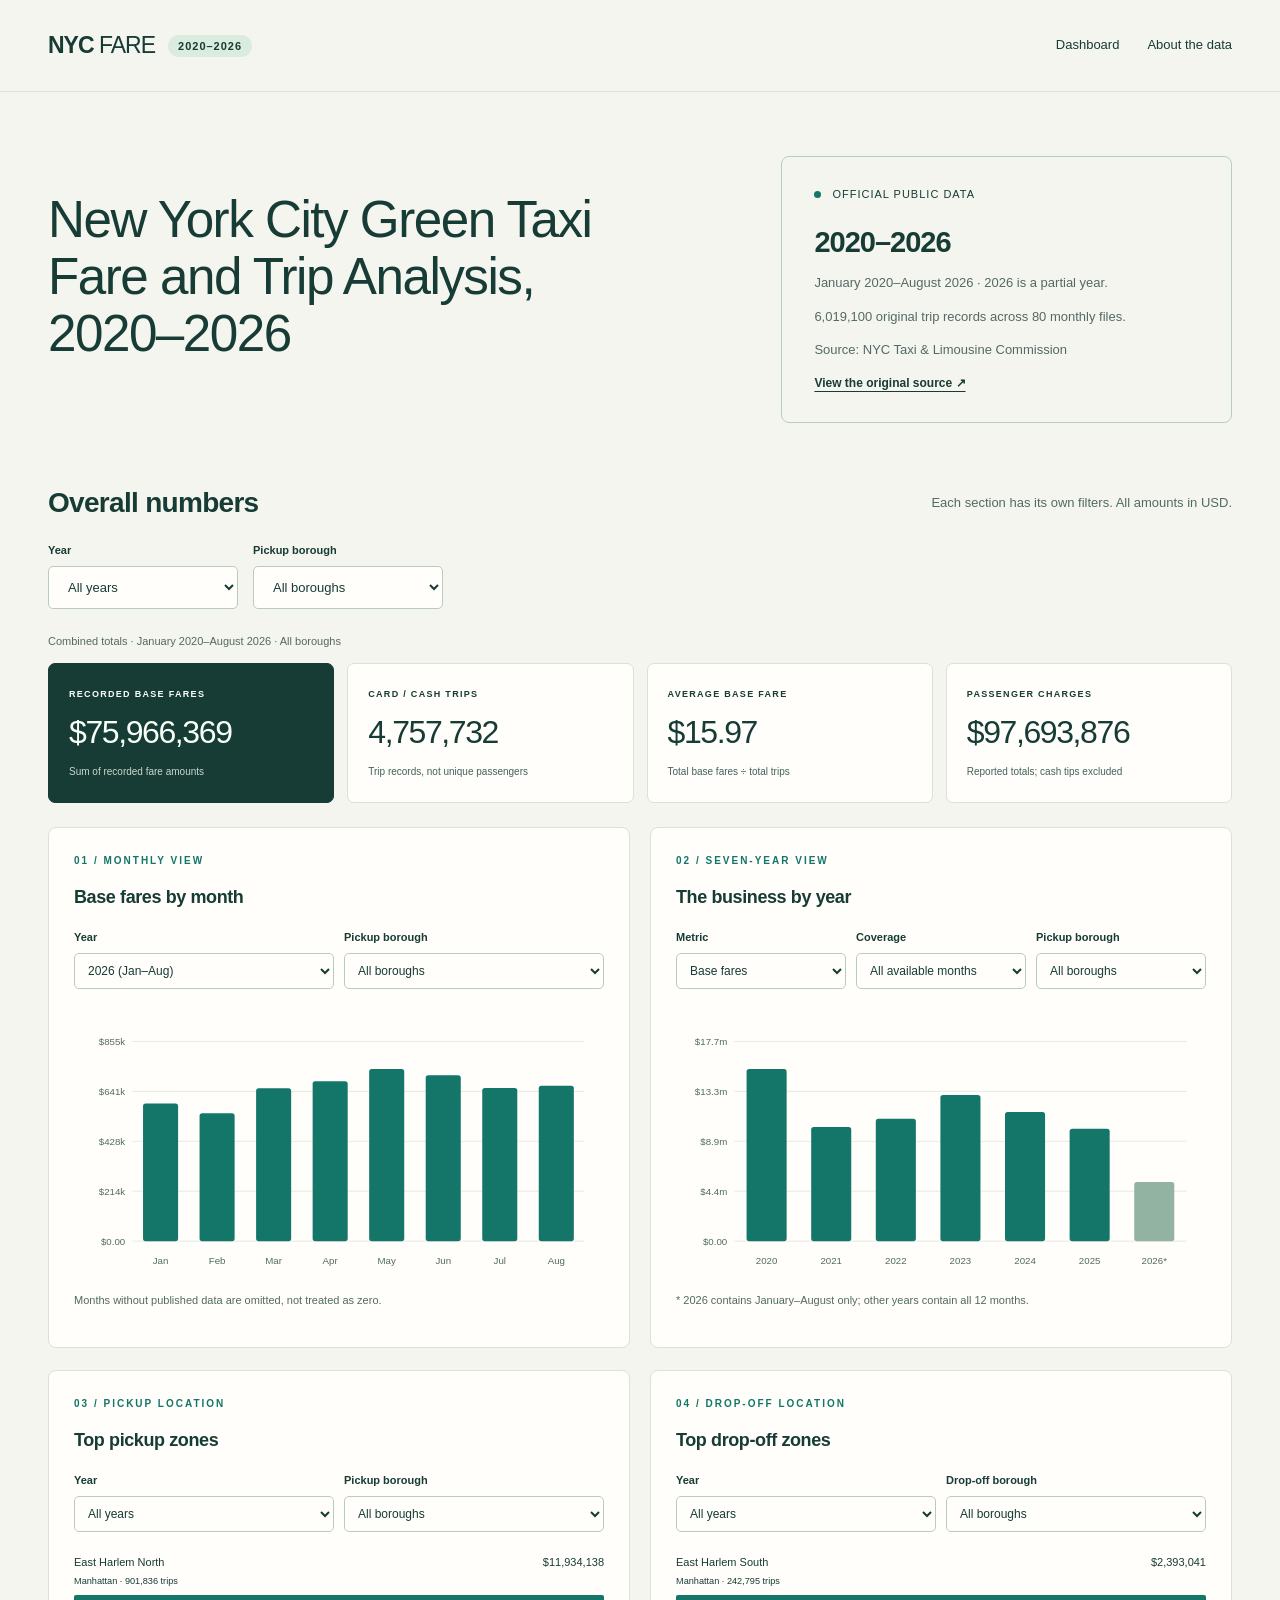
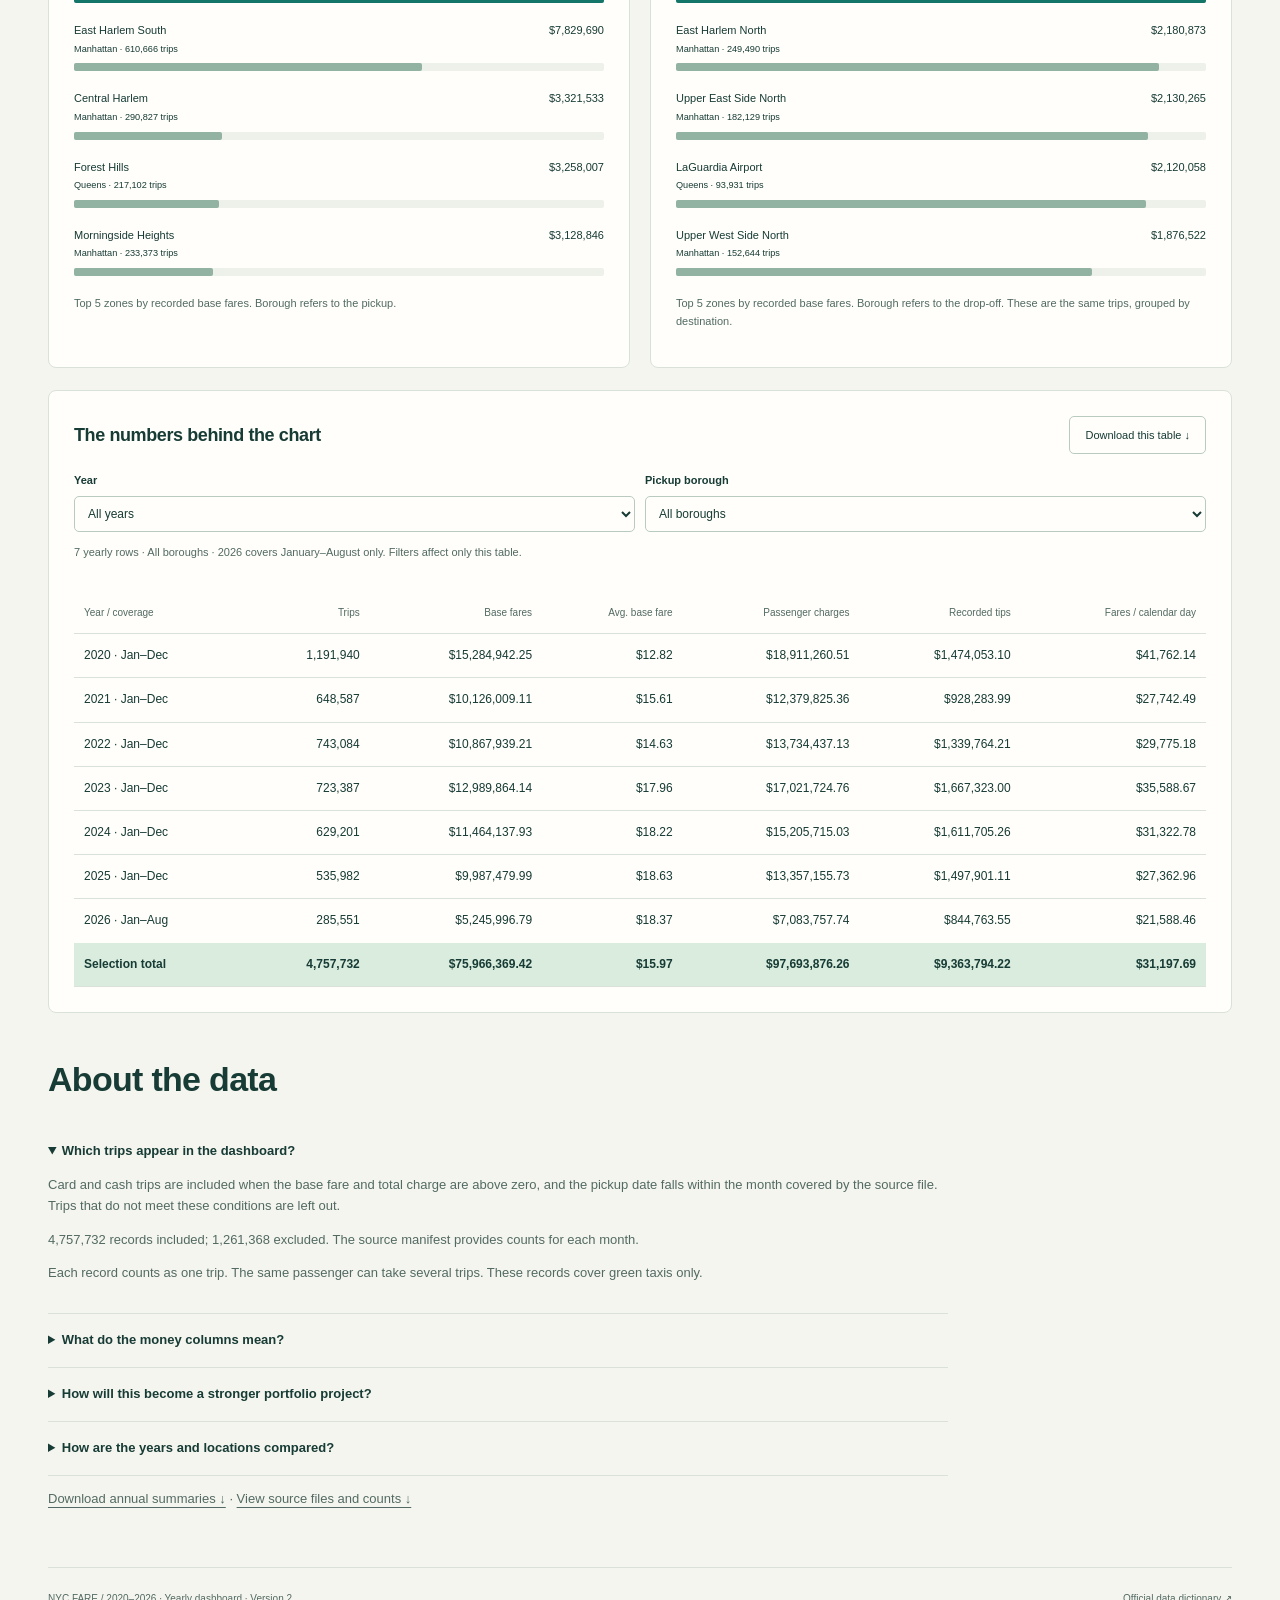
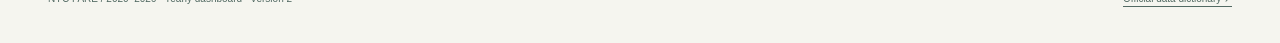
==== index.html @ f8030c38 "Add files via upload" ====
<!DOCTYPE html><html lang="en"><head><meta charset="UTF-8"><meta name="viewport" content="width=device-width, initial-scale=1"><title>NYC Fare | 2020–2026 Business Analytics</title><style>:root{--bg:#f5f5ef;--ink:#173b35;--muted:#526a63;--line:#d9e1d9;--green:#147569;--mint:#d9ecde;--white:#fffefa}*{box-sizing:border-box}html{scroll-behavior:smooth}body{margin:0;background:var(--bg);color:var(--ink);font:16px/1.6 Arial,Helvetica,sans-serif}.nav,main{max-width:1280px;margin:auto;padding:0 48px}.nav{height:92px;display:flex;align-items:center;justify-content:space-between;border-bottom:1px solid var(--line)}a{color:inherit;text-underline-offset:4px}.brand{text-decoration:none;font-size:23px;font-weight:800;letter-spacing:-1px}.brand span{font-weight:400}.brand i{font-size:11px;font-style:normal;letter-spacing:1px;background:var(--mint);border-radius:20px;padding:5px 10px;margin-left:13px;vertical-align:middle}nav{display:flex;gap:28px;font-size:13px}nav a{text-decoration:none}nav a:hover{text-decoration:underline}.hero{display:grid;grid-template-columns:1.45fr 1fr;gap:80px;padding:64px 0 62px;align-items:center}.eyebrow{font-size:10px;letter-spacing:2px;font-weight:700;margin:0 0 14px;color:var(--green)}h1{font-size:clamp(42px,5.5vw,72px);line-height:1.04;letter-spacing:-3px;margin:0 0 26px;font-weight:500}h1 em{font-family:Georgia,serif;color:var(--green);font-weight:400}.intro{max-width:520px;color:var(--muted);font-size:17px;line-height:1.6;margin:0}.dataset-note{border:1px solid #b9cec1;border-radius:8px;padding:29px 32px;position:relative;font-size:11px;letter-spacing:1px}.dataset-note h2{font-size:29px;letter-spacing:-1px;margin:20px 0 12px}.dataset-note p{font-size:13px;letter-spacing:0;color:var(--muted)}.dataset-note a{font-size:12px;letter-spacing:0;font-weight:700}.dot{display:inline-block;width:7px;height:7px;background:var(--green);border-radius:50%;margin-right:7px}h2,h3,p{overflow-wrap:break-word}h2{font-size:28px;letter-spacing:-.7px;line-height:1.25;margin:0}h3{font-size:18px;letter-spacing:-.4px;margin:0}.section-heading{display:flex;justify-content:space-between;align-items:center;margin-bottom:22px}.section-heading p{font-size:13px;color:var(--muted);margin:0}.filters{display:flex;align-items:end;gap:15px;margin-bottom:24px}.filters label{display:flex;flex-direction:column;gap:6px;font-size:11px;font-weight:700}.filters select,button{border:1px solid #b9cbbf;background:var(--white);color:var(--ink);border-radius:5px;font:13px Arial,Helvetica,sans-serif;padding:12px 15px}.filters select{min-width:190px;padding-right:35px}button{cursor:pointer}button:hover{background:var(--mint)}button:focus-visible,select:focus-visible,a:focus-visible,summary:focus-visible{outline:3px solid #d59c3b;outline-offset:3px}.units{font-size:11px;color:var(--muted);margin-left:auto;padding-bottom:10px}.kpis{display:grid;grid-template-columns:repeat(4,1fr);gap:13px;margin-bottom:24px}.kpis article{padding:23px 20px;background:var(--white);border:1px solid var(--line);border-radius:7px}.kpis article:first-child{background:var(--ink);color:#f8fff7;border-color:var(--ink)}.kpis p{font-size:9px;letter-spacing:1.3px;font-weight:700;margin:0 0 11px}.kpis strong{font-size:clamp(23px,2.5vw,33px);letter-spacing:-1.4px;font-weight:500;display:block;line-height:1.3}.kpis small{font-size:10px;opacity:.8;display:block;margin-top:10px;line-height:1.5}.charts{display:grid;grid-template-columns:1.3fr 1fr;gap:20px}.panel{border:1px solid var(--line);border-radius:8px;padding:25px;background:var(--white)}.chart-heading{display:flex;justify-content:space-between;align-items:center;gap:12px}.chart-heading>span{font-size:11px;color:var(--muted)}.chart-heading .eyebrow{margin-bottom:7px}.svg-chart{padding-top:18px;width:100%}.svg-chart svg{display:block;width:100%;height:auto}.chart-caption{font-size:11px;color:var(--muted);line-height:1.6;margin:12px 0 0}.zone-bars{margin-top:22px}.bar-row{margin-bottom:19px}.bar-label{display:flex;justify-content:space-between;gap:12px;font-size:11px;margin-bottom:6px}.bar-label span:first-child{max-width:75%}.bar-label b{font-weight:500;white-space:nowrap}.track{height:8px;background:#edf1e9;border-radius:2px}.fill{height:8px;background:var(--green);border-radius:2px}.bar-row:not(:first-child) .fill{background:#92b2a2}.insight{display:grid;grid-template-columns:140px 1fr;gap:20px;padding:21px 26px;background:var(--mint);border-radius:7px;margin:20px 0}.insight span{font-size:9px;letter-spacing:1.5px;font-weight:700;padding-top:5px}.insight p{margin:0;font-size:13px;line-height:1.7}.table-panel{margin-top:22px}.table-panel button{font-size:11px}.table-scroll{overflow-x:auto}table{border-collapse:collapse;width:100%;font-size:12px;margin-top:20px;text-align:right}th,td{padding:12px 10px;border-bottom:1px solid var(--line);white-space:nowrap}th{font-weight:500;color:var(--muted);font-size:10px}th:first-child,td:first-child{text-align:left}tbody tr:last-child td{border-bottom:0}.method{display:grid;grid-template-columns:1fr 1.15fr;gap:90px;padding:70px 0}.method h2{font-size:34px;margin-bottom:22px}.method p{font-size:13px;color:var(--muted);max-width:500px}.method-notes details{border-bottom:1px solid var(--line);padding:16px 0}.method-notes details:first-child{padding-top:0}summary{font-size:13px;font-weight:700;cursor:pointer}footer{border-top:1px solid var(--line);padding:23px 0 36px;display:flex;justify-content:space-between;gap:20px;font-size:10px;color:var(--muted)}.sr-only{position:absolute;width:1px;height:1px;padding:0;margin:-1px;overflow:hidden;clip:rect(0,0,0,0);white-space:nowrap;border:0}@media(max-width:950px){.nav,main{padding-left:25px;padding-right:25px}.hero{gap:30px}.kpis{grid-template-columns:repeat(2,1fr)}.charts{grid-template-columns:1fr 1fr}.panel{padding:20px}.method{gap:40px}.chart-heading>span{display:none}}@media(max-width:650px){.nav{height:75px}nav{gap:15px;font-size:11px}.hero{grid-template-columns:1fr;padding:40px 0;gap:28px}h1{font-size:53px}.dataset-note{padding:22px}.section-heading{display:block}.section-heading p{margin-top:10px}.filters{flex-wrap:wrap}.filters label{flex:1}.filters select{min-width:0;width:100%}.filters .units{font-size:10px}.kpis article{padding:18px 13px}.kpis strong{font-size:27px}.kpis p{font-size:8px}.charts{grid-template-columns:1fr}.insight{grid-template-columns:1fr;gap:7px;padding:19px}.method{grid-template-columns:1fr;gap:20px;padding:45px 0}.chart-heading{align-items:start}.table-panel button{max-width:130px;padding:9px;line-height:1.4}footer{flex-direction:column;gap:7px}.table-panel{padding:19px 14px}}@media(prefers-reduced-motion:reduce){html{scroll-behavior:auto}}
.charts{grid-template-columns:1fr 1fr;margin-top:22px}.compact{flex-wrap:wrap;gap:10px;margin:18px 0 8px}.compact label{flex:1;min-width:100px}.compact select{min-width:0;width:100%;padding:9px;font-size:12px}.kpis{margin-top:12px}.chart-caption{margin-bottom:12px}.table-scroll{max-height:560px}thead{position:sticky;top:0;background:var(--white)}tfoot{font-weight:bold;background:var(--mint)}.bar-label span:first-child{max-width:72%}.kpis strong{font-size:clamp(21px,2.5vw,32px)}@media(max-width:760px){.charts{grid-template-columns:1fr}.section-heading{display:block}.filters{flex-wrap:wrap}.filters select{min-width:0}.hero{gap:24px}.nav,main{padding-left:20px;padding-right:20px}} 

.simple-method{display:block;max-width:900px;padding:45px 0}.simple-method h2{margin-bottom:25px}.simple-method p{max-width:none}
</style></head><body>
<header class="nav"><a class="brand" href="#top">NYC <span>FARE</span><i>2020–2026</i></a><nav><a href="#explore">Dashboard</a><a href="#method">About the data</a></nav></header><main id="top">
<section class="hero"><div><h1 style="font-size:clamp(34px,4vw,54px);line-height:1.12;letter-spacing:-1.5px">New York City Green Taxi<br>Fare and Trip Analysis,<br>2020–2026</h1></div><aside class="dataset-note"><span class="dot"></span> OFFICIAL PUBLIC DATA<h2>2020–2026</h2><p>January 2020–August 2026 · 2026 is a partial year.</p><p id="datasetSize"></p><p>Source: NYC Taxi &amp; Limousine Commission</p><a href="https://www.nyc.gov/site/tlc/about/tlc-trip-record-data.page">View the original source ↗</a></aside></section>
<section id="explore"><div class="section-heading"><h2>Overall numbers</h2><p>Each section has its own filters. All amounts in USD.</p></div>
<div id="kpiFilters" class="filters"></div><p id="kpiScope" class="chart-caption"></p><div class="kpis" aria-live="polite"><article><p>RECORDED BASE FARES</p><strong id="fare"></strong><small>Sum of recorded fare amounts</small></article><article><p>CARD / CASH TRIPS</p><strong id="trips"></strong><small>Trip records, not unique passengers</small></article><article><p>AVERAGE BASE FARE</p><strong id="average"></strong><small>Total base fares ÷ total trips</small></article><article><p>PASSENGER CHARGES</p><strong id="charges"></strong><small>Reported totals; cash tips excluded</small></article></div>
<div class="charts"><article class="panel"><p class="eyebrow">01 / MONTHLY VIEW</p><h3>Base fares by month</h3><div id="monthlyFilters" class="filters compact"></div><div id="monthlyChart" class="svg-chart"></div><p class="chart-caption">Months without published data are omitted, not treated as zero.</p></article><article class="panel"><p class="eyebrow">02 / SEVEN-YEAR VIEW</p><h3>The business by year</h3><div id="annualFilters" class="filters compact"></div><div id="annualChart" class="svg-chart"></div><p id="annualNote" class="chart-caption"></p></article></div>
<div class="charts equal"><article class="panel"><p class="eyebrow">03 / PICKUP LOCATION</p><h3>Top pickup zones</h3><div id="pickupFilters" class="filters compact"></div><div id="pickupBars" class="zone-bars"></div><p class="chart-caption">Top 5 zones by recorded base fares. Borough refers to the pickup.</p></article><article class="panel"><p class="eyebrow">04 / DROP-OFF LOCATION</p><h3>Top drop-off zones</h3><div id="dropoffFilters" class="filters compact"></div><div id="dropoffBars" class="zone-bars"></div><p class="chart-caption">Top 5 zones by recorded base fares. Borough refers to the drop-off. These are the same trips, grouped by destination.</p></article></div>
<article class="panel table-panel"><div class="chart-heading"><h3>The numbers behind the chart</h3><button id="download">Download this table ↓</button></div><div id="tableFilters" class="filters compact"></div><p id="tableScope" class="chart-caption"></p><div class="table-scroll"><table><caption class="sr-only">Yearly business summaries</caption><thead><tr><th>Year / coverage</th><th>Trips</th><th>Base fares</th><th>Avg. base fare</th><th>Passenger charges</th><th>Recorded tips</th><th>Fares / calendar day</th></tr></thead><tbody id="tableBody"></tbody><tfoot id="tableTotal"></tfoot></table></div></article></section>
<section id="method" class="method simple-method"><div class="method-notes"><h2>About the data</h2><details open><summary>Which trips appear in the dashboard?</summary><p>Card and cash trips are included when the base fare and total charge are above zero, and the pickup date falls within the month covered by the source file. Trips that do not meet these conditions are left out.</p><p id="quality"></p><p>Each record counts as one trip. The same passenger can take several trips. These records cover green taxis only.</p></details><details><summary>What do the money columns mean?</summary><p><b>Base fares:</b> the trip price before separately listed tips, taxes, tolls and extra charges.</p><p><b>Passenger charges:</b> the reported total paid for the trip, including recorded extras. Cash tips are not included.</p><p><b>Average base fare:</b> total base fares divided by the number of included trips.</p><p><b>Recorded tips:</b> tips listed in the data; cash tips are missing.</p><p><b>Fares per calendar day:</b> total base fares divided by the number of days covered. These amounts are not profit because business expenses have not been subtracted.</p></details><details><summary>How will this become a stronger portfolio project?</summary><p>The next step is to investigate why fares and trip counts changed. Comparing the same months across years can help. Information about fare changes, weather or major events could provide context, but a chart alone cannot prove the cause.</p></details><details><summary>How are the years and locations compared?</summary><p>2020–2025 contain all 12 months. 2026 contains January–August only. All years combines these 80 months. Use January–August in the annual chart to compare matching periods.</p><p>Pickup zones show where trips started. Drop-off zones show where they ended. Both charts rank locations by base fares from the same trips, so their totals should not be added together.</p><p>Amounts are shown in the dollars recorded at the time, without an inflation adjustment. Very high fares and repeated records are not automatically removed.</p></details><p><a href="exports/annual_summary.csv" download>Download annual summaries ↓</a> · <a href="exports/source_manifest.csv" download>View source files and counts ↓</a></p></div></section><footer><span>NYC FARE / 2020–2026 · Yearly dashboard · Version 2</span><a href="https://www.nyc.gov/assets/tlc/downloads/pdf/data_dictionary_trip_records_green.pdf">Official data dictionary ↗</a></footer></main><script>window.TAXI_DATA = {"meta":{"coverage_start":"2020-01-01","coverage_end":"2026-08-31","raw_rows":6019100,"included_rows":4757732,"excluded_rows":1261368,"source_columns":22,"monthly_files":80,"months":["2020-01","2020-02","2020-03","2020-04","2020-05","2020-06","2020-07","2020-08","2020-09","2020-10","2020-11","2020-12","2021-01","2021-02","2021-03","2021-04","2021-05","2021-06","2021-07","2021-08","2021-09","2021-10","2021-11","2021-12","2022-01","2022-02","2022-03","2022-04","2022-05","2022-06","2022-07","2022-08","2022-09","2022-10","2022-11","2022-12","2023-01","2023-02","2023-03","2023-04","2023-05","2023-06","2023-07","2023-08","2023-09","2023-10","2023-11","2023-12","2024-01","2024-02","2024-03","2024-04","2024-05","2024-06","2024-07","2024-08","2024-09","2024-10","2024-11","2024-12","2025-01","2025-02","2025-03","2025-04","2025-05","2025-06","2025-07","2025-08","2025-09","2025-10","2025-11","2025-12","2026-01","2026-02","2026-03","2026-04","2026-05","2026-06","2026-07","2026-08"],"years":[2020,2021,2022,2023,2024,2025,2026],"fare_cents":7596636942,"charges_cents":9769387626,"audit_by_month":[{"month":"2020-01","raw_rows":447770,"included_rows":328415,"excluded_rows":119355,"source_columns":20,"exclusion_counts":{"Included":328415,"Payment is not card or cash":118338,"Nonpositive or missing fare / total":964,"Pickup outside source month or missing":53},"sha256":"f35e911dfcfd77153e81ca52a8ed3ec599b55e0bcf03a970e32440fbed314548","source_url":"https://d37ci6vzurychx.cloudfront.net/trip-data/green_tripdata_2020-01.parquet"},{"month":"2020-02","raw_rows":398632,"included_rows":314511,"excluded_rows":84121,"source_columns":20,"exclusion_counts":{"Included":314511,"Payment is not card or cash":83253,"Nonpositive or missing fare / total":843,"Pickup outside source month or missing":25},"sha256":"7952af4424e0b0cc233019bf0062a1168fcd76909ce76e347a1ff99653be361e","source_url":"https://d37ci6vzurychx.cloudfront.net/trip-data/green_tripdata_2020-02.parquet"},{"month":"2020-03","raw_rows":223496,"included_rows":174257,"excluded_rows":49239,"source_columns":20,"exclusion_counts":{"Included":174257,"Payment is not card or cash":48705,"Nonpositive or missing fare / total":512,"Pickup outside source month or missing":22},"sha256":"13c259492c0f95e188e49255505961b6be4e2115f80e2d319ef06af510ee4b34","source_url":"https://d37ci6vzurychx.cloudfront.net/trip-data/green_tripdata_2020-03.parquet"},{"month":"2020-04","raw_rows":35644,"included_rows":24192,"excluded_rows":11452,"source_columns":20,"exclusion_counts":{"Included":24192,"Payment is not card or cash":11416,"Nonpositive or missing fare / total":30,"Pickup outside source month or missing":6},"sha256":"3028f4203882cd81412a68512b44501e6de547a78e905ea0e07b94e79c98338c","source_url":"https://d37ci6vzurychx.cloudfront.net/trip-data/green_tripdata_2020-04.parquet"},{"month":"2020-05","raw_rows":57361,"included_rows":30778,"excluded_rows":26583,"source_columns":20,"exclusion_counts":{"Included":30778,"Payment is not card or cash":26410,"Nonpositive or missing fare / total":173},"sha256":"728fdde375a8552a3d3b812a23513870953841e5bd48cbea84f5334c5ca214f0","source_url":"https://d37ci6vzurychx.cloudfront.net/trip-data/green_tripdata_2020-05.parquet"},{"month":"2020-06","raw_rows":63110,"included_rows":37909,"excluded_rows":25201,"source_columns":20,"exclusion_counts":{"Included":37909,"Payment is not card or cash":25105,"Nonpositive or missing fare / total":94,"Pickup outside source month or missing":2},"sha256":"200a5528226012d3b21afadcb2fd8ccd160fbf2eedf9b5e24c4d0dec746f7f37","source_url":"https://d37ci6vzurychx.cloudfront.net/trip-data/green_tripdata_2020-06.parquet"},{"month":"2020-07","raw_rows":72258,"included_rows":42730,"excluded_rows":29528,"source_columns":20,"exclusion_counts":{"Included":42730,"Payment is not card or cash":29411,"Nonpositive or missing fare / total":111,"Pickup outside source month or missing":6},"sha256":"c81164436bf0cb2464cb19ad46d0177fb4d06d74b9c95609c551cab15500a1dd","source_url":"https://d37ci6vzurychx.cloudfront.net/trip-data/green_tripdata_2020-07.parquet"},{"month":"2020-08","raw_rows":81063,"included_rows":46174,"excluded_rows":34889,"source_columns":20,"exclusion_counts":{"Included":46174,"Payment is not card or cash":34767,"Nonpositive or missing fare / total":119,"Pickup outside source month or missing":3},"sha256":"e85f4eefccb6a9714a88f666e8d552696c8fd37a7255531575552b4615d314e6","source_url":"https://d37ci6vzurychx.cloudfront.net/trip-data/green_tripdata_2020-08.parquet"},{"month":"2020-09","raw_rows":87987,"included_rows":48034,"excluded_rows":39953,"source_columns":20,"exclusion_counts":{"Included":48034,"Payment is not card or cash":39805,"Nonpositive or missing fare / total":139,"Pickup outside source month or missing":9},"sha256":"4e7a679be073190d936036f1f02ad507ebbc3cd57af5d6bc689a59dc170cfc3b","source_url":"https://d37ci6vzurychx.cloudfront.net/trip-data/green_tripdata_2020-09.parquet"},{"month":"2020-10","raw_rows":95120,"included_rows":51719,"excluded_rows":43401,"source_columns":20,"exclusion_counts":{"Included":51719,"Payment is not card or cash":43001,"Nonpositive or missing fare / total":391,"Pickup outside source month or missing":9},"sha256":"721526001904a758604d2451d85fd8f0bc072e674125cbb21a86cae88c0d426d","source_url":"https://d37ci6vzurychx.cloudfront.net/trip-data/green_tripdata_2020-10.parquet"},{"month":"2020-11","raw_rows":88605,"included_rows":47678,"excluded_rows":40927,"source_columns":20,"exclusion_counts":{"Included":47678,"Payment is not card or cash":40578,"Nonpositive or missing fare / total":347,"Pickup outside source month or missing":2},"sha256":"4f485a3464e6ca71c51da64425cd82ad5fbf39825630126e097c8320783cbb6c","source_url":"https://d37ci6vzurychx.cloudfront.net/trip-data/green_tripdata_2020-11.parquet"},{"month":"2020-12","raw_rows":83130,"included_rows":45543,"excluded_rows":37587,"source_columns":20,"exclusion_counts":{"Included":45543,"Payment is not card or cash":37258,"Nonpositive or missing fare / total":326,"Pickup outside source month or missing":3},"sha256":"4adc433ae3504e5bac2e2d51aa925c38b40a09ae5f7283372fca00706713d14c","source_url":"https://d37ci6vzurychx.cloudfront.net/trip-data/green_tripdata_2020-12.parquet"},{"month":"2021-01","raw_rows":76518,"included_rows":39974,"excluded_rows":36544,"source_columns":20,"exclusion_counts":{"Included":39974,"Payment is not card or cash":36399,"Nonpositive or missing fare / total":142,"Pickup outside source month or missing":3},"sha256":"b8e2c9496c5eada0f10adbd88f98d91721ec6fe2787a2b355cf0ccfa9678ee7b","source_url":"https://d37ci6vzurychx.cloudfront.net/trip-data/green_tripdata_2021-01.parquet"},{"month":"2021-02","raw_rows":64572,"included_rows":35065,"excluded_rows":29507,"source_columns":20,"exclusion_counts":{"Included":35065,"Payment is not card or cash":29398,"Nonpositive or missing fare / total":107,"Pickup outside source month or missing":2},"sha256":"fd43c7afa2002716c8afadfd57665ab9c9ad99be419570a9b0a08de15cbeb64e","source_url":"https://d37ci6vzurychx.cloudfront.net/trip-data/green_tripdata_2021-02.parquet"},{"month":"2021-03","raw_rows":83827,"included_rows":42759,"excluded_rows":41068,"source_columns":20,"exclusion_counts":{"Included":42759,"Payment is not card or cash":40921,"Nonpositive or missing fare / total":147},"sha256":"78847a2e0ccb58202eef3337903e696317656815f50423733ad3099dabc58a9d","source_url":"https://d37ci6vzurychx.cloudfront.net/trip-data/green_tripdata_2021-03.parquet"},{"month":"2021-04","raw_rows":86941,"included_rows":45169,"excluded_rows":41772,"source_columns":20,"exclusion_counts":{"Included":45169,"Payment is not card or cash":41389,"Nonpositive or missing fare / total":370,"Pickup outside source month or missing":13},"sha256":"97fe4a2885411d52f63fd1b276ec115e84338e33719824c28d933088d86f1131","source_url":"https://d37ci6vzurychx.cloudfront.net/trip-data/green_tripdata_2021-04.parquet"},{"month":"2021-05","raw_rows":88180,"included_rows":49846,"excluded_rows":38334,"source_columns":20,"exclusion_counts":{"Included":49846,"Payment is not card or cash":38054,"Nonpositive or missing fare / total":273,"Pickup outside source month or missing":7},"sha256":"588dcc95e3c2bd37d1ca4321291900ef63b7cd094a8e4f51268d4be76d0f23bc","source_url":"https://d37ci6vzurychx.cloudfront.net/trip-data/green_tripdata_2021-05.parquet"},{"month":"2021-06","raw_rows":86737,"included_rows":53894,"excluded_rows":32843,"source_columns":20,"exclusion_counts":{"Included":53894,"Payment is not card or cash":32701,"Nonpositive or missing fare / total":140,"Pickup outside source month or missing":2},"sha256":"aec3c6c031fd6ee8550d3217097850bb68721b07a34655019b122f3e87f3142c","source_url":"https://d37ci6vzurychx.cloudfront.net/trip-data/green_tripdata_2021-06.parquet"},{"month":"2021-07","raw_rows":83691,"included_rows":50511,"excluded_rows":33180,"source_columns":20,"exclusion_counts":{"Included":50511,"Payment is not card or cash":32870,"Nonpositive or missing fare / total":292,"Pickup outside source month or missing":18},"sha256":"5ca9f79373dd917d6cda921a880f8361bebdbe67939c5f0c6bb7a6bc5ad326f8","source_url":"https://d37ci6vzurychx.cloudfront.net/trip-data/green_tripdata_2021-07.parquet"},{"month":"2021-08","raw_rows":83499,"included_rows":49721,"excluded_rows":33778,"source_columns":20,"exclusion_counts":{"Included":49721,"Payment is not card or cash":33395,"Nonpositive or missing fare / total":373,"Pickup outside source month or missing":10},"sha256":"67c3727bf72ef98458c8056174d67cc8fd76551aeac893b9c0c9ff0de9c42299","source_url":"https://d37ci6vzurychx.cloudfront.net/trip-data/green_tripdata_2021-08.parquet"},{"month":"2021-09","raw_rows":95709,"included_rows":60501,"excluded_rows":35208,"source_columns":20,"exclusion_counts":{"Included":60501,"Payment is not card or cash":34861,"Nonpositive or missing fare / total":340,"Pickup outside source month or missing":7},"sha256":"1e12d9f65b08c8c4a5083bc3dcb5729bf0762c7034508ceff566238f3fc1b49d","source_url":"https://d37ci6vzurychx.cloudfront.net/trip-data/green_tripdata_2021-09.parquet"},{"month":"2021-10","raw_rows":110891,"included_rows":73499,"excluded_rows":37392,"source_columns":20,"exclusion_counts":{"Included":73499,"Payment is not card or cash":37175,"Nonpositive or missing fare / total":210,"Pickup outside source month or missing":7},"sha256":"dd6ced36a7d5af1e42ea0d26cdd2e8b5380d45a23b2f6910d9623ece4ddfa3db","source_url":"https://d37ci6vzurychx.cloudfront.net/trip-data/green_tripdata_2021-10.parquet"},{"month":"2021-11","raw_rows":108229,"included_rows":73669,"excluded_rows":34560,"source_columns":20,"exclusion_counts":{"Included":73669,"Payment is not card or cash":34419,"Nonpositive or missing fare / total":134,"Pickup outside source month or missing":7},"sha256":"ffc9ea7a42746910a833f67d5b8ac3aa13683c56ae4fa07ac48f375fc47b756e","source_url":"https://d37ci6vzurychx.cloudfront.net/trip-data/green_tripdata_2021-11.parquet"},{"month":"2021-12","raw_rows":99961,"included_rows":73979,"excluded_rows":25982,"source_columns":20,"exclusion_counts":{"Included":73979,"Payment is not card or cash":25842,"Nonpositive or missing fare / total":134,"Pickup outside source month or missing":6},"sha256":"8643733380ea7d0272e256a459bf91e1be720da1ab2819cb152f66feb7a89b5f","source_url":"https://d37ci6vzurychx.cloudfront.net/trip-data/green_tripdata_2021-12.parquet"},{"month":"2022-01","raw_rows":62495,"included_rows":55655,"excluded_rows":6840,"source_columns":20,"exclusion_counts":{"Included":55655,"Payment is not card or cash":6749,"Nonpositive or missing fare / total":87,"Pickup outside source month or missing":4},"sha256":"6a9efa68165ed2c52ec130cc9d8098b9e8a876f4316c17ddcbc170e46c45ad1d","source_url":"https://d37ci6vzurychx.cloudfront.net/trip-data/green_tripdata_2022-01.parquet"},{"month":"2022-02","raw_rows":69399,"included_rows":61391,"excluded_rows":8008,"source_columns":20,"exclusion_counts":{"Included":61391,"Payment is not card or cash":7845,"Nonpositive or missing fare / total":140,"Pickup outside source month or missing":23},"sha256":"4e2fb2eb988955311e2110475eb32308ed2b2a1d601dca73965f3adf731245c4","source_url":"https://d37ci6vzurychx.cloudfront.net/trip-data/green_tripdata_2022-02.parquet"},{"month":"2022-03","raw_rows":78537,"included_rows":69826,"excluded_rows":8711,"source_columns":20,"exclusion_counts":{"Included":69826,"Payment is not card or cash":8529,"Nonpositive or missing fare / total":158,"Pickup outside source month or missing":24},"sha256":"3911283dcf1cf9f705871aa7b5fee94ca58404a068289e1f4d4937e05ebb1af5","source_url":"https://d37ci6vzurychx.cloudfront.net/trip-data/green_tripdata_2022-03.parquet"},{"month":"2022-04","raw_rows":76136,"included_rows":66705,"excluded_rows":9431,"source_columns":20,"exclusion_counts":{"Included":66705,"Payment is not card or cash":9277,"Nonpositive or missing fare / total":119,"Pickup outside source month or missing":35},"sha256":"7130684b8ae13b756f955750f63afb165b290a17e8b94599b22ee09cf1d7e009","source_url":"https://d37ci6vzurychx.cloudfront.net/trip-data/green_tripdata_2022-04.parquet"},{"month":"2022-05","raw_rows":76891,"included_rows":65913,"excluded_rows":10978,"source_columns":20,"exclusion_counts":{"Included":65913,"Payment is not card or cash":10827,"Nonpositive or missing fare / total":134,"Pickup outside source month or missing":17},"sha256":"49016a356c180627a2af0d5198ce15072fe0706af32bc89c1e514e3b20bc171e","source_url":"https://d37ci6vzurychx.cloudfront.net/trip-data/green_tripdata_2022-05.parquet"},{"month":"2022-06","raw_rows":73718,"included_rows":63840,"excluded_rows":9878,"source_columns":20,"exclusion_counts":{"Included":63840,"Payment is not card or cash":9679,"Nonpositive or missing fare / total":190,"Pickup outside source month or missing":9},"sha256":"aff33acd19f584859b50545f6c3d2005fea895edf9bf53d49b6701e9df1230cb","source_url":"https://d37ci6vzurychx.cloudfront.net/trip-data/green_tripdata_2022-06.parquet"},{"month":"2022-07","raw_rows":64192,"included_rows":57027,"excluded_rows":7165,"source_columns":20,"exclusion_counts":{"Included":57027,"Payment is not card or cash":7084,"Nonpositive or missing fare / total":77,"Pickup outside source month or missing":4},"sha256":"b027040a9466098ff2b4309fbccf3077421ac30559aa91ea9437168fb0941bd3","source_url":"https://d37ci6vzurychx.cloudfront.net/trip-data/green_tripdata_2022-07.parquet"},{"month":"2022-08","raw_rows":65929,"included_rows":59522,"excluded_rows":6407,"source_columns":20,"exclusion_counts":{"Included":59522,"Payment is not card or cash":6301,"Nonpositive or missing fare / total":92,"Pickup outside source month or missing":14},"sha256":"f50e2ea441d095de7726feda8a3e2412ea3c17d6f3363c12e676df107b140456","source_url":"https://d37ci6vzurychx.cloudfront.net/trip-data/green_tripdata_2022-08.parquet"},{"month":"2022-09","raw_rows":69031,"included_rows":61342,"excluded_rows":7689,"source_columns":20,"exclusion_counts":{"Included":61342,"Payment is not card or cash":7609,"Nonpositive or missing fare / total":65,"Pickup outside source month or missing":15},"sha256":"e80997b307f017772b1c42a348893f639c691f7979df01128033582fd95e1a08","source_url":"https://d37ci6vzurychx.cloudfront.net/trip-data/green_tripdata_2022-09.parquet"},{"month":"2022-10","raw_rows":69322,"included_rows":61697,"excluded_rows":7625,"source_columns":20,"exclusion_counts":{"Included":61697,"Payment is not card or cash":7530,"Nonpositive or missing fare / total":82,"Pickup outside source month or missing":13},"sha256":"c58c0f3ccf69fbcbf943b657c72e2e0d78dab992d6ecbe602f5a82867858ea52","source_url":"https://d37ci6vzurychx.cloudfront.net/trip-data/green_tripdata_2022-10.parquet"},{"month":"2022-11","raw_rows":62313,"included_rows":55587,"excluded_rows":6726,"source_columns":20,"exclusion_counts":{"Included":55587,"Payment is not card or cash":6607,"Nonpositive or missing fare / total":95,"Pickup outside source month or missing":24},"sha256":"ea09e0cca3b531d8f592c8b68b41ca1b39b265f22b0226e4e91de764f7200404","source_url":"https://d37ci6vzurychx.cloudfront.net/trip-data/green_tripdata_2022-11.parquet"},{"month":"2022-12","raw_rows":72439,"included_rows":64579,"excluded_rows":7860,"source_columns":20,"exclusion_counts":{"Included":64579,"Payment is not card or cash":7719,"Nonpositive or missing fare / total":125,"Pickup outside source month or missing":16},"sha256":"6ef1794f9d940579afe0d70a9b91c25c5e5021b8994cd7f6c387a991ca57677d","source_url":"https://d37ci6vzurychx.cloudfront.net/trip-data/green_tripdata_2022-12.parquet"},{"month":"2023-01","raw_rows":68211,"included_rows":63235,"excluded_rows":4976,"source_columns":20,"exclusion_counts":{"Included":63235,"Payment is not card or cash":4893,"Nonpositive or missing fare / total":79,"Pickup outside source month or missing":4},"sha256":"9f0e03dd7f8f94ecc15949cdbfd2a4e1fc9ebb41a11882215158c9fc95012e31","source_url":"https://d37ci6vzurychx.cloudfront.net/trip-data/green_tripdata_2023-01.parquet"},{"month":"2023-02","raw_rows":64809,"included_rows":59281,"excluded_rows":5528,"source_columns":20,"exclusion_counts":{"Included":59281,"Payment is not card or cash":5416,"Nonpositive or missing fare / total":86,"Pickup outside source month or missing":26},"sha256":"bcc2821d639197cbb09aeb8994121a7004f2a6568a64bf4839015db802f62743","source_url":"https://d37ci6vzurychx.cloudfront.net/trip-data/green_tripdata_2023-02.parquet"},{"month":"2023-03","raw_rows":72044,"included_rows":66786,"excluded_rows":5258,"source_columns":20,"exclusion_counts":{"Included":66786,"Payment is not card or cash":5178,"Nonpositive or missing fare / total":71,"Pickup outside source month or missing":9},"sha256":"69ab2c3b515ad1dd686a8ac3375370b8a44b003d95d340655d94828db0681d9d","source_url":"https://d37ci6vzurychx.cloudfront.net/trip-data/green_tripdata_2023-03.parquet"},{"month":"2023-04","raw_rows":65392,"included_rows":60297,"excluded_rows":5095,"source_columns":20,"exclusion_counts":{"Included":60297,"Payment is not card or cash":5027,"Nonpositive or missing fare / total":65,"Pickup outside source month or missing":3},"sha256":"d28bf0485ac095e923c736180cf1b4fb247fdbcee1ae6d77eb78e7a185b7aacf","source_url":"https://d37ci6vzurychx.cloudfront.net/trip-data/green_tripdata_2023-04.parquet"},{"month":"2023-05","raw_rows":69174,"included_rows":63802,"excluded_rows":5372,"source_columns":20,"exclusion_counts":{"Included":63802,"Payment is not card or cash":5277,"Nonpositive or missing fare / total":89,"Pickup outside source month or missing":6},"sha256":"8545a8510b2f33e4bec7a2e12f9ff1f83752bb6a976dfbbc347b4fb7ae28eb2d","source_url":"https://d37ci6vzurychx.cloudfront.net/trip-data/green_tripdata_2023-05.parquet"},{"month":"2023-06","raw_rows":65550,"included_rows":59758,"excluded_rows":5792,"source_columns":20,"exclusion_counts":{"Included":59758,"Payment is not card or cash":5701,"Nonpositive or missing fare / total":79,"Pickup outside source month or missing":12},"sha256":"8f24ad7786b81240d39c87fb3d13a90a5d62e417a3a1dbbe6f55f933b181c02f","source_url":"https://d37ci6vzurychx.cloudfront.net/trip-data/green_tripdata_2023-06.parquet"},{"month":"2023-07","raw_rows":61343,"included_rows":55959,"excluded_rows":5384,"source_columns":20,"exclusion_counts":{"Included":55959,"Payment is not card or cash":5314,"Nonpositive or missing fare / total":61,"Pickup outside source month or missing":9},"sha256":"a5063fa42a5d40aaa965d26033568d75cec3771069203bc286536df36e83d26f","source_url":"https://d37ci6vzurychx.cloudfront.net/trip-data/green_tripdata_2023-07.parquet"},{"month":"2023-08","raw_rows":60649,"included_rows":56055,"excluded_rows":4594,"source_columns":20,"exclusion_counts":{"Included":56055,"Payment is not card or cash":4535,"Nonpositive or missing fare / total":48,"Pickup outside source month or missing":11},"sha256":"814047ade6975e67c39b5bffeba304386be258ebef7adbcc572019e35128f13c","source_url":"https://d37ci6vzurychx.cloudfront.net/trip-data/green_tripdata_2023-08.parquet"},{"month":"2023-09","raw_rows":65471,"included_rows":60063,"excluded_rows":5408,"source_columns":20,"exclusion_counts":{"Included":60063,"Payment is not card or cash":5297,"Nonpositive or missing fare / total":73,"Pickup outside source month or missing":38},"sha256":"d5fa110f59c10387fc2e4d3bbc4edd572291392bc209f972ce52387a8dd81c90","source_url":"https://d37ci6vzurychx.cloudfront.net/trip-data/green_tripdata_2023-09.parquet"},{"month":"2023-10","raw_rows":66177,"included_rows":60830,"excluded_rows":5347,"source_columns":20,"exclusion_counts":{"Included":60830,"Payment is not card or cash":5291,"Nonpositive or missing fare / total":51,"Pickup outside source month or missing":5},"sha256":"2ef902d6c0aa5e17f2feb32e8356db9df7e8cd0110519bcd3bc31f4c35bf6a40","source_url":"https://d37ci6vzurychx.cloudfront.net/trip-data/green_tripdata_2023-10.parquet"},{"month":"2023-11","raw_rows":64025,"included_rows":58664,"excluded_rows":5361,"source_columns":20,"exclusion_counts":{"Included":58664,"Payment is not card or cash":5303,"Nonpositive or missing fare / total":44,"Pickup outside source month or missing":14},"sha256":"5b117ff8ee0efe0cf532021588cad7d79c477e6fee3d3a6fb42b6140d4675fbf","source_url":"https://d37ci6vzurychx.cloudfront.net/trip-data/green_tripdata_2023-11.parquet"},{"month":"2023-12","raw_rows":64215,"included_rows":58657,"excluded_rows":5558,"source_columns":20,"exclusion_counts":{"Included":58657,"Payment is not card or cash":5523,"Nonpositive or missing fare / total":31,"Pickup outside source month or missing":4},"sha256":"1c43ac95b8b416293ab0b2953824ee5321443fc4c47e4236f295424e48e7aea3","source_url":"https://d37ci6vzurychx.cloudfront.net/trip-data/green_tripdata_2023-12.parquet"},{"month":"2024-01","raw_rows":56551,"included_rows":52528,"excluded_rows":4023,"source_columns":20,"exclusion_counts":{"Included":52528,"Payment is not card or cash":3978,"Nonpositive or missing fare / total":43,"Pickup outside source month or missing":2},"sha256":"1512a953bed564ac68dcb622827424dfb4f68ad93c2a4572e50ef6ab0b09c1ad","source_url":"https://d37ci6vzurychx.cloudfront.net/trip-data/green_tripdata_2024-01.parquet"},{"month":"2024-02","raw_rows":53577,"included_rows":50132,"excluded_rows":3445,"source_columns":20,"exclusion_counts":{"Included":50132,"Payment is not card or cash":3416,"Nonpositive or missing fare / total":23,"Pickup outside source month or missing":6},"sha256":"cb7eb405ee7e795c9fd6b8ad1b291f46f4e0a1cd60a57067b0aaca2420e8bc5d","source_url":"https://d37ci6vzurychx.cloudfront.net/trip-data/green_tripdata_2024-02.parquet"},{"month":"2024-03","raw_rows":57457,"included_rows":54822,"excluded_rows":2635,"source_columns":20,"exclusion_counts":{"Included":54822,"Payment is not card or cash":2598,"Nonpositive or missing fare / total":27,"Pickup outside source month or missing":10},"sha256":"43dedd66dd556acfc38da679a174b6adc32e01dd6dccad14bdfdf1521a14abed","source_url":"https://d37ci6vzurychx.cloudfront.net/trip-data/green_tripdata_2024-03.parquet"},{"month":"2024-04","raw_rows":56471,"included_rows":53884,"excluded_rows":2587,"source_columns":20,"exclusion_counts":{"Included":53884,"Payment is not card or cash":2538,"Nonpositive or missing fare / total":45,"Pickup outside source month or missing":4},"sha256":"af174977258a02f8f44c37534abc9a8b4eaa5ec6d2f9c2bc49782327628b608c","source_url":"https://d37ci6vzurychx.cloudfront.net/trip-data/green_tripdata_2024-04.parquet"},{"month":"2024-05","raw_rows":61003,"included_rows":58465,"excluded_rows":2538,"source_columns":20,"exclusion_counts":{"Included":58465,"Payment is not card or cash":2491,"Nonpositive or missing fare / total":38,"Pickup outside source month or missing":9},"sha256":"aa8b1965ed36f0bda1b342930d5e6f5a89f8fe56d0c6c6d77d9c156b408aa0ea","source_url":"https://d37ci6vzurychx.cloudfront.net/trip-data/green_tripdata_2024-05.parquet"},{"month":"2024-06","raw_rows":54748,"included_rows":52298,"excluded_rows":2450,"source_columns":20,"exclusion_counts":{"Included":52298,"Payment is not card or cash":2420,"Nonpositive or missing fare / total":17,"Pickup outside source month or missing":13},"sha256":"47e7c37dd39069c474364aee3d76c9ddc887a3f714e9bb550b5866fe0b89b9cd","source_url":"https://d37ci6vzurychx.cloudfront.net/trip-data/green_tripdata_2024-06.parquet"},{"month":"2024-07","raw_rows":51837,"included_rows":49672,"excluded_rows":2165,"source_columns":20,"exclusion_counts":{"Included":49672,"Payment is not card or cash":2118,"Pickup outside source month or missing":26,"Nonpositive or missing fare / total":21},"sha256":"ce0d7591316050bea21da49e383eb733411e98ae17e114afcc7fbe4b36b116f2","source_url":"https://d37ci6vzurychx.cloudfront.net/trip-data/green_tripdata_2024-07.parquet"},{"month":"2024-08","raw_rows":51771,"included_rows":49583,"excluded_rows":2188,"source_columns":20,"exclusion_counts":{"Included":49583,"Payment is not card or cash":2148,"Pickup outside source month or missing":20,"Nonpositive or missing fare / total":20},"sha256":"733210fb27cbe8cf8b0ad9f5d6fff03dfafcc8ff7c2beb1c1b707825d72f0376","source_url":"https://d37ci6vzurychx.cloudfront.net/trip-data/green_tripdata_2024-08.parquet"},{"month":"2024-09","raw_rows":54440,"included_rows":52160,"excluded_rows":2280,"source_columns":20,"exclusion_counts":{"Included":52160,"Payment is not card or cash":2206,"Nonpositive or missing fare / total":40,"Pickup outside source month or missing":34},"sha256":"8f6aa8f3e8a2040fc161c7fbcb60e5418238b27e7e95998363572a4c977b69ce","source_url":"https://d37ci6vzurychx.cloudfront.net/trip-data/green_tripdata_2024-09.parquet"},{"month":"2024-10","raw_rows":56147,"included_rows":53993,"excluded_rows":2154,"source_columns":20,"exclusion_counts":{"Included":53993,"Payment is not card or cash":2113,"Nonpositive or missing fare / total":34,"Pickup outside source month or missing":7},"sha256":"6e737b7c4edac91f865aa210f7110d0118a9992b3a96720936e090277c24edaa","source_url":"https://d37ci6vzurychx.cloudfront.net/trip-data/green_tripdata_2024-10.parquet"},{"month":"2024-11","raw_rows":52222,"included_rows":50185,"excluded_rows":2037,"source_columns":20,"exclusion_counts":{"Included":50185,"Payment is not card or cash":2013,"Pickup outside source month or missing":15,"Nonpositive or missing fare / total":9},"sha256":"fde255b43d4158124921b7c085d9abf15de5c5a9128c2ce0fb4e2372bc1e0d4a","source_url":"https://d37ci6vzurychx.cloudfront.net/trip-data/green_tripdata_2024-11.parquet"},{"month":"2024-12","raw_rows":53994,"included_rows":51479,"excluded_rows":2515,"source_columns":20,"exclusion_counts":{"Included":51479,"Payment is not card or cash":2475,"Nonpositive or missing fare / total":22,"Pickup outside source month or missing":18},"sha256":"1d708f58d29b0795a54ca11a36db6df61262986d122985f0fb52a56acc064bac","source_url":"https://d37ci6vzurychx.cloudfront.net/trip-data/green_tripdata_2024-12.parquet"},{"month":"2025-01","raw_rows":48326,"included_rows":45991,"excluded_rows":2335,"source_columns":21,"exclusion_counts":{"Included":45991,"Payment is not card or cash":2265,"Pickup outside source month or missing":43,"Nonpositive or missing fare / total":27},"sha256":"84f3a121667157efcbf012c3566a6065df6f8e0312c678cb2f29cd72cc9c0f10","source_url":"https://d37ci6vzurychx.cloudfront.net/trip-data/green_tripdata_2025-01.parquet"},{"month":"2025-02","raw_rows":46621,"included_rows":43608,"excluded_rows":3013,"source_columns":21,"exclusion_counts":{"Included":43608,"Payment is not card or cash":2974,"Nonpositive or missing fare / total":20,"Pickup outside source month or missing":19},"sha256":"b3ffe16a96ba0c68c8a8f8b10f049294ae6eb8d21f2e13b3fdbd452fa2e3498e","source_url":"https://d37ci6vzurychx.cloudfront.net/trip-data/green_tripdata_2025-02.parquet"},{"month":"2025-03","raw_rows":51539,"included_rows":47477,"excluded_rows":4062,"source_columns":21,"exclusion_counts":{"Included":47477,"Payment is not card or cash":4030,"Nonpositive or missing fare / total":21,"Pickup outside source month or missing":11},"sha256":"d58e8d08e5e8a34c12f0d3f5ea049ae25c7c8215218a6af7bf6b8124ecde1c79","source_url":"https://d37ci6vzurychx.cloudfront.net/trip-data/green_tripdata_2025-03.parquet"},{"month":"2025-04","raw_rows":52132,"included_rows":48509,"excluded_rows":3623,"source_columns":21,"exclusion_counts":{"Included":48509,"Payment is not card or cash":3594,"Nonpositive or missing fare / total":17,"Pickup outside source month or missing":12},"sha256":"6cf7ca2a4dd8907437e2e4b4728f62b353712ff09b322223a61e01aecee02411","source_url":"https://d37ci6vzurychx.cloudfront.net/trip-data/green_tripdata_2025-04.parquet"},{"month":"2025-05","raw_rows":55399,"included_rows":51604,"excluded_rows":3795,"source_columns":21,"exclusion_counts":{"Included":51604,"Payment is not card or cash":3758,"Nonpositive or missing fare / total":27,"Pickup outside source month or missing":10},"sha256":"dcbf4afce26d1adc544a89ee1bdac88089b1bbaa300685144d31eee646da58bb","source_url":"https://d37ci6vzurychx.cloudfront.net/trip-data/green_tripdata_2025-05.parquet"},{"month":"2025-06","raw_rows":49390,"included_rows":45121,"excluded_rows":4269,"source_columns":21,"exclusion_counts":{"Included":45121,"Payment is not card or cash":4238,"Pickup outside source month or missing":16,"Nonpositive or missing fare / total":15},"sha256":"451bc9f29382cca5dc33db05ff399cb137735d19c7449bbaa8b3348b0824f8e3","source_url":"https://d37ci6vzurychx.cloudfront.net/trip-data/green_tripdata_2025-06.parquet"},{"month":"2025-07","raw_rows":48205,"included_rows":42595,"excluded_rows":5610,"source_columns":21,"exclusion_counts":{"Included":42595,"Payment is not card or cash":5585,"Pickup outside source month or missing":13,"Nonpositive or missing fare / total":12},"sha256":"bbd6f9e5955570521df5c6dd40c1a75b37cccd730fcaff4fb50bcd32d2d35f69","source_url":"https://d37ci6vzurychx.cloudfront.net/trip-data/green_tripdata_2025-07.parquet"},{"month":"2025-08","raw_rows":46306,"included_rows":41105,"excluded_rows":5201,"source_columns":21,"exclusion_counts":{"Included":41105,"Payment is not card or cash":5148,"Nonpositive or missing fare / total":30,"Pickup outside source month or missing":23},"sha256":"ebaab192c199b850b0244e10c90622e472c1d4f2851168f950c9f75fe8db18d1","source_url":"https://d37ci6vzurychx.cloudfront.net/trip-data/green_tripdata_2025-08.parquet"},{"month":"2025-09","raw_rows":48893,"included_rows":43108,"excluded_rows":5785,"source_columns":21,"exclusion_counts":{"Included":43108,"Payment is not card or cash":5735,"Pickup outside source month or missing":33,"Nonpositive or missing fare / total":17},"sha256":"932ea2cb6a56f83c4389148ce73427b07a63106375b607a361cd107cf7a32042","source_url":"https://d37ci6vzurychx.cloudfront.net/trip-data/green_tripdata_2025-09.parquet"},{"month":"2025-10","raw_rows":49416,"included_rows":43995,"excluded_rows":5421,"source_columns":21,"exclusion_counts":{"Included":43995,"Payment is not card or cash":5389,"Pickup outside source month or missing":21,"Nonpositive or missing fare / total":11},"sha256":"b124d57fb63fe610d085ce9ebef1528c082932313d86133a33d9c7a000883fe6","source_url":"https://d37ci6vzurychx.cloudfront.net/trip-data/green_tripdata_2025-10.parquet"},{"month":"2025-11","raw_rows":46912,"included_rows":40935,"excluded_rows":5977,"source_columns":21,"exclusion_counts":{"Included":40935,"Payment is not card or cash":5943,"Pickup outside source month or missing":21,"Nonpositive or missing fare / total":13},"sha256":"efcd45635c7982aa7ac832e5922c2e5495ebb5ce44e35491fea58d63fa7eba05","source_url":"https://d37ci6vzurychx.cloudfront.net/trip-data/green_tripdata_2025-11.parquet"},{"month":"2025-12","raw_rows":48236,"included_rows":41934,"excluded_rows":6302,"source_columns":21,"exclusion_counts":{"Included":41934,"Payment is not card or cash":6268,"Pickup outside source month or missing":26,"Nonpositive or missing fare / total":8},"sha256":"d1e9def5085c3be62dc8f827c9bbb6d32455b8ba69921d3e823d95435ab155fc","source_url":"https://d37ci6vzurychx.cloudfront.net/trip-data/green_tripdata_2025-12.parquet"},{"month":"2026-01","raw_rows":40272,"included_rows":34497,"excluded_rows":5775,"source_columns":21,"exclusion_counts":{"Included":34497,"Payment is not card or cash":5745,"Pickup outside source month or missing":22,"Nonpositive or missing fare / total":8},"sha256":"b0b188cd9ded91a9dfc931d9250aaca09fe388355d87802422707c6fc14762e0","source_url":"https://d37ci6vzurychx.cloudfront.net/trip-data/green_tripdata_2026-01.parquet"},{"month":"2026-02","raw_rows":37373,"included_rows":31641,"excluded_rows":5732,"source_columns":21,"exclusion_counts":{"Included":31641,"Payment is not card or cash":5713,"Pickup outside source month or missing":11,"Nonpositive or missing fare / total":8},"sha256":"2f7e3f379b2a14d675aed7eb9318a663dfb290eb11dbc66efbee581b63c3c962","source_url":"https://d37ci6vzurychx.cloudfront.net/trip-data/green_tripdata_2026-02.parquet"},{"month":"2026-03","raw_rows":44208,"included_rows":37198,"excluded_rows":7010,"source_columns":21,"exclusion_counts":{"Included":37198,"Payment is not card or cash":6993,"Pickup outside source month or missing":9,"Nonpositive or missing fare / total":8},"sha256":"60c8bdfc0aa7826a2d6d2a6cca0f0e0dcb2d8aa7336212a45382794bb55b9cc0","source_url":"https://d37ci6vzurychx.cloudfront.net/trip-data/green_tripdata_2026-03.parquet"},{"month":"2026-04","raw_rows":44238,"included_rows":37570,"excluded_rows":6668,"source_columns":21,"exclusion_counts":{"Included":37570,"Payment is not card or cash":6627,"Nonpositive or missing fare / total":38,"Pickup outside source month or missing":3},"sha256":"e8dd2a0afde3fe8be942dd638fe1d946f8edbe5b377cf6c1d645e1206b3c7662","source_url":"https://d37ci6vzurychx.cloudfront.net/trip-data/green_tripdata_2026-04.parquet"},{"month":"2026-05","raw_rows":44921,"included_rows":38807,"excluded_rows":6114,"source_columns":21,"exclusion_counts":{"Included":38807,"Payment is not card or cash":6073,"Nonpositive or missing fare / total":31,"Pickup outside source month or missing":10},"sha256":"15ff57840a1103d49298ad244492730ca4236b4de0d2758a689ded08bc332752","source_url":"https://d37ci6vzurychx.cloudfront.net/trip-data/green_tripdata_2026-05.parquet"},{"month":"2026-06","raw_rows":44163,"included_rows":37363,"excluded_rows":6800,"source_columns":22,"exclusion_counts":{"Included":37363,"Payment is not card or cash":6763,"Nonpositive or missing fare / total":24,"Pickup outside source month or missing":13},"sha256":"08e214dcb285cb5cecb183635080e817ca24f0c6491eb7d387513fbe38258f97","source_url":"https://d37ci6vzurychx.cloudfront.net/trip-data/green_tripdata_2026-06.parquet"},{"month":"2026-07","raw_rows":41252,"included_rows":34465,"excluded_rows":6787,"source_columns":22,"exclusion_counts":{"Included":34465,"Payment is not card or cash":6713,"Nonpositive or missing fare / total":58,"Pickup outside source month or missing":16},"sha256":"1e01084ab77643cc94e53ad7c30163dd7e8ef0be7b5bbf62bd45c19b7580ee87","source_url":"https://d37ci6vzurychx.cloudfront.net/trip-data/green_tripdata_2026-07.parquet"},{"month":"2026-08","raw_rows":40687,"included_rows":34010,"excluded_rows":6677,"source_columns":22,"exclusion_counts":{"Included":34010,"Payment is not card or cash":6584,"Nonpositive or missing fare / total":79,"Pickup outside source month or missing":14},"sha256":"73539b4c19d1fc7e00a3809b09f0c1704283cff50398a022d9a01282c310e538","source_url":"https://d37ci6vzurychx.cloudfront.net/trip-data/green_tripdata_2026-08.parquet"}],"notes":"Pickup month matches source file; card/cash payment; positive fare and total. No deduplication or upper-value trimming. Nominal USD. 2026 partial."},"pickup":[{"zone_id":1,"trips":4,"fare_cents":39100,"charges_cents":46661,"tips_cents":7441,"month":"2020-01","borough":"EWR","zone":"Newark Airport"},{"zone_id":3,"trips":80,"fare_cents":151910,"charges_cents":169137,"tips_cents":4418,"month":"2020-01","borough":"Bronx","zone":"Allerton/Pelham Gardens"},{"zone_id":4,"trips":3,"fare_cents":4220,"charges_cents":4610,"tips_cents":0,"month":"2020-01","borough":"Manhattan","zone":"Alphabet City"},{"zone_id":6,"trips":3,"fare_cents":13350,"charges_cents":17362,"tips_cents":0,"month":"2020-01","borough":"Staten Island","zone":"Arrochar/Fort Wadsworth"},{"zone_id":7,"trips":14922,"fare_cents":14597714,"charges_cents":18123316,"tips_cents":1292909,"month":"2020-01","borough":"Queens","zone":"Astoria"},{"zone_id":9,"trips":47,"fare_cents":111057,"charges_cents":130193,"tips_cents":13632,"month":"2020-01","borough":"Queens","zone":"Auburndale"},{"zone_id":10,"trips":149,"fare_cents":279685,"charges_cents":307719,"tips_cents":7032,"month":"2020-01","borough":"Queens","zone":"Baisley Park"},{"zone_id":11,"trips":52,"fare_cents":145210,"charges_cents":154892,"tips_cents":1000,"month":"2020-01","borough":"Brooklyn","zone":"Bath Beach"},{"zone_id":13,"trips":1,"fare_cents":2420,"charges_cents":2500,"tips_cents":0,"month":"2020-01","borough":"Manhattan","zone":"Battery Park City"},{"zone_id":14,"trips":364,"fare_cents":880759,"charges_cents":974619,"tips_cents":25700,"month":"2020-01","borough":"Brooklyn","zone":"Bay Ridge"},{"zone_id":15,"trips":40,"fare_cents":96290,"charges_cents":101888,"tips_cents":200,"month":"2020-01","borough":"Queens","zone":"Bay Terrace/Fort Totten"},{"zone_id":16,"trips":80,"fare_cents":181303,"charges_cents":191724,"tips_cents":2809,"month":"2020-01","borough":"Queens","zone":"Bayside"},{"zone_id":17,"trips":1468,"fare_cents":1948102,"charges_cents":2274127,"tips_cents":111791,"month":"2020-01","borough":"Brooklyn","zone":"Bedford"},{"zone_id":18,"trips":327,"fare_cents":697814,"charges_cents":778776,"tips_cents":15496,"month":"2020-01","borough":"Bronx","zone":"Bedford Park"},{"zone_id":19,"trips":64,"fare_cents":212768,"charges_cents":219336,"tips_cents":666,"month":"2020-01","borough":"Queens","zone":"Bellerose"},{"zone_id":20,"trips":230,"fare_cents":329366,"charges_cents":367959,"tips_cents":9062,"month":"2020-01","borough":"Bronx","zone":"Belmont"},{"zone_id":21,"trips":160,"fare_cents":387316,"charges_cents":411070,"tips_cents":2780,"month":"2020-01","borough":"Brooklyn","zone":"Bensonhurst East"},{"zone_id":22,"trips":188,"fare_cents":482660,"charges_cents":508266,"tips_cents":564,"month":"2020-01","borough":"Brooklyn","zone":"Bensonhurst West"},{"zone_id":23,"trips":4,"fare_cents":35250,"charges_cents":44845,"tips_cents":0,"month":"2020-01","borough":"Staten Island","zone":"Bloomfield/Emerson Hill"},{"zone_id":24,"trips":1441,"fare_cents":1507920,"charges_cents":2044325,"tips_cents":220276,"month":"2020-01","borough":"Manhattan","zone":"Bloomingdale"},{"zone_id":25,"trips":6501,"fare_cents":7475549,"charges_cents":9357296,"tips_cents":894631,"month":"2020-01","borough":"Brooklyn","zone":"Boerum Hill"},{"zone_id":26,"trips":235,"fare_cents":508171,"charges_cents":548149,"tips_cents":12173,"month":"2020-01","borough":"Brooklyn","zone":"Borough Park"},{"zone_id":27,"trips":4,"fare_cents":13890,"charges_cents":14818,"tips_cents":0,"month":"2020-01","borough":"Queens","zone":"Breezy Point/Fort Tilden/Riis Beach"},{"zone_id":28,"trips":252,"fare_cents":514972,"charges_cents":571110,"tips_cents":25116,"month":"2020-01","borough":"Queens","zone":"Briarwood/Jamaica Hills"},{"zone_id":29,"trips":301,"fare_cents":977520,"charges_cents":1057541,"tips_cents":11619,"month":"2020-01","borough":"Brooklyn","zone":"Brighton Beach"},{"zone_id":30,"trips":1,"fare_cents":1050,"charges_cents":1359,"tips_cents":0,"month":"2020-01","borough":"Queens","zone":"Broad Channel"},{"zone_id":31,"trips":58,"fare_cents":104120,"charges_cents":128273,"tips_cents":13347,"month":"2020-01","borough":"Bronx","zone":"Bronx Park"},{"zone_id":32,"trips":121,"fare_cents":223021,"charges_cents":249152,"tips_cents":7500,"month":"2020-01","borough":"Bronx","zone":"Bronxdale"},{"zone_id":33,"trips":9333,"fare_cents":12396425,"charges_cents":15974681,"tips_cents":1829806,"month":"2020-01","borough":"Brooklyn","zone":"Brooklyn Heights"},{"zone_id":34,"trips":104,"fare_cents":143000,"charges_cents":186064,"tips_cents":21614,"month":"2020-01","borough":"Brooklyn","zone":"Brooklyn Navy Yard"},{"zone_id":35,"trips":397,"fare_cents":851541,"charges_cents":911668,"tips_cents":3381,"month":"2020-01","borough":"Brooklyn","zone":"Brownsville"},{"zone_id":36,"trips":700,"fare_cents":1288381,"charges_cents":1606233,"tips_cents":157090,"month":"2020-01","borough":"Brooklyn","zone":"Bushwick North"},{"zone_id":37,"trips":469,"fare_cents":798880,"charges_cents":916826,"tips_cents":44428,"month":"2020-01","borough":"Brooklyn","zone":"Bushwick South"},{"zone_id":38,"trips":79,"fare_cents":224670,"charges_cents":239284,"tips_cents":0,"month":"2020-01","borough":"Queens","zone":"Cambria Heights"},{"zone_id":39,"trips":354,"fare_cents":885517,"charges_cents":933173,"tips_cents":2963,"month":"2020-01","borough":"Brooklyn","zone":"Canarsie"},{"zone_id":40,"trips":1536,"fare_cents":1834290,"charges_cents":2419026,"tips_cents":283989,"month":"2020-01","borough":"Brooklyn","zone":"Carroll Gardens"},{"zone_id":41,"trips":22164,"fare_cents":20732180,"charges_cents":26695021,"tips_cents":2132555,"month":"2020-01","borough":"Manhattan","zone":"Central Harlem"},{"zone_id":42,"trips":12542,"fare_cents":12287397,"charges_cents":15150804,"tips_cents":966237,"month":"2020-01","borough":"Manhattan","zone":"Central Harlem North"},{"zone_id":43,"trips":5067,"fare_cents":5373310,"charges_cents":7945916,"tips_cents":924194,"month":"2020-01","borough":"Manhattan","zone":"Central Park"},{"zone_id":45,"trips":7,"fare_cents":15170,"charges_cents":15780,"tips_cents":0,"month":"2020-01","borough":"Manhattan","zone":"Chinatown"},{"zone_id":46,"trips":25,"fare_cents":105438,"charges_cents":112692,"tips_cents":1212,"month":"2020-01","borough":"Bronx","zone":"City Island"},{"zone_id":47,"trips":230,"fare_cents":301690,"charges_cents":333890,"tips_cents":4223,"month":"2020-01","borough":"Bronx","zone":"Claremont/Bathgate"},{"zone_id":48,"trips":5,"fare_cents":12905,"charges_cents":13255,"tips_cents":0,"month":"2020-01","borough":"Manhattan","zone":"Clinton East"},{"zone_id":49,"trips":2203,"fare_cents":2623327,"charges_cents":3209545,"tips_cents":242409,"month":"2020-01","borough":"Brooklyn","zone":"Clinton Hill"},{"zone_id":50,"trips":1,"fare_cents":2420,"charges_cents":2500,"tips_cents":0,"month":"2020-01","borough":"Manhattan","zone":"Clinton West"},{"zone_id":51,"trips":160,"fare_cents":348858,"charges_cents":377620,"tips_cents":3337,"month":"2020-01","borough":"Bronx","zone":"Co-Op City"},{"zone_id":52,"trips":3905,"fare_cents":4280837,"charges_cents":5574284,"tips_cents":684200,"month":"2020-01","borough":"Brooklyn","zone":"Cobble Hill"},{"zone_id":53,"trips":91,"fare_cents":177720,"charges_cents":191711,"tips_cents":3922,"month":"2020-01","borough":"Queens","zone":"College Point"},{"zone_id":54,"trips":101,"fare_cents":174840,"charges_cents":235117,"tips_cents":28723,"month":"2020-01","borough":"Brooklyn","zone":"Columbia Street"},{"zone_id":55,"trips":848,"fare_cents":2454348,"charges_cents":2614047,"tips_cents":22566,"month":"2020-01","borough":"Brooklyn","zone":"Coney Island"},{"zone_id":56,"trips":477,"fare_cents":622116,"charges_cents":694186,"tips_cents":14216,"month":"2020-01","borough":"Queens","zone":"Corona"},{"zone_id":57,"trips":24,"fare_cents":29900,"charges_cents":32160,"tips_cents":0,"month":"2020-01","borough":"Queens","zone":"Corona"},{"zone_id":58,"trips":8,"fare_cents":21460,"charges_cents":25541,"tips_cents":1372,"month":"2020-01","borough":"Bronx","zone":"Country Club"},{"zone_id":59,"trips":5,"fare_cents":9520,"charges_cents":9840,"tips_cents":0,"month":"2020-01","borough":"Bronx","zone":"Crotona Park"},{"zone_id":60,"trips":166,"fare_cents":266241,"charges_cents":289453,"tips_cents":777,"month":"2020-01","borough":"Bronx","zone":"Crotona Park East"},{"zone_id":61,"trips":1627,"fare_cents":2321999,"charges_cents":2671740,"tips_cents":116623,"month":"2020-01","borough":"Brooklyn","zone":"Crown Heights North"},{"zone_id":62,"trips":287,"fare_cents":444226,"charges_cents":503142,"tips_cents":21379,"month":"2020-01","borough":"Brooklyn","zone":"Crown Heights South"},{"zone_id":63,"trips":112,"fare_cents":286141,"charges_cents":307257,"tips_cents":356,"month":"2020-01","borough":"Brooklyn","zone":"Cypress Hills"},{"zone_id":64,"trips":21,"fare_cents":63030,"charges_cents":66505,"tips_cents":326,"month":"2020-01","borough":"Queens","zone":"Douglaston"},{"zone_id":65,"trips":8532,"fare_cents":10512083,"charges_cents":13262312,"tips_cents":1438320,"month":"2020-01","borough":"Brooklyn","zone":"Downtown Brooklyn/MetroTech"},{"zone_id":66,"trips":6311,"fare_cents":9465068,"charges_cents":12588057,"tips_cents":1614206,"month":"2020-01","borough":"Brooklyn","zone":"DUMBO/Vinegar Hill"},{"zone_id":67,"trips":64,"fare_cents":151490,"charges_cents":166652,"tips_cents":3780,"month":"2020-01","borough":"Brooklyn","zone":"Dyker Heights"},{"zone_id":68,"trips":2,"fare_cents":6040,"charges_cents":7424,"tips_cents":0,"month":"2020-01","borough":"Manhattan","zone":"East Chelsea"},{"zone_id":69,"trips":819,"fare_cents":1143909,"charges_cents":1274484,"tips_cents":30093,"month":"2020-01","borough":"Bronx","zone":"East Concourse/Concourse Village"},{"zone_id":70,"trips":264,"fare_cents":348381,"charges_cents":389232,"tips_cents":11254,"month":"2020-01","borough":"Queens","zone":"East Elmhurst"},{"zone_id":71,"trips":221,"fare_cents":397087,"charges_cents":429058,"tips_cents":4116,"month":"2020-01","borough":"Brooklyn","zone":"East Flatbush/Farragut"},{"zone_id":72,"trips":250,"fare_cents":458232,"charges_cents":494215,"tips_cents":4374,"month":"2020-01","borough":"Brooklyn","zone":"East Flatbush/Remsen Village"},{"zone_id":73,"trips":49,"fare_cents":128190,"charges_cents":135835,"tips_cents":1426,"month":"2020-01","borough":"Queens","zone":"East Flushing"},{"zone_id":74,"trips":32318,"fare_cents":33263240,"charges_cents":43884750,"tips_cents":4134003,"month":"2020-01","borough":"Manhattan","zone":"East Harlem North"},{"zone_id":75,"trips":27030,"fare_cents":27514353,"charges_cents":37689306,"tips_cents":3553260,"month":"2020-01","borough":"Manhattan","zone":"East Harlem South"},{"zone_id":76,"trips":657,"fare_cents":1279402,"charges_cents":1396399,"tips_cents":26574,"month":"2020-01","borough":"Brooklyn","zone":"East New York"},{"zone_id":77,"trips":161,"fare_cents":346146,"charges_cents":377118,"tips_cents":992,"month":"2020-01","borough":"Brooklyn","zone":"East New York/Pennsylvania Avenue"},{"zone_id":78,"trips":348,"fare_cents":619149,"charges_cents":689281,"tips_cents":8915,"month":"2020-01","borough":"Bronx","zone":"East Tremont"},{"zone_id":80,"trips":1663,"fare_cents":3239835,"charges_cents":4004873,"tips_cents":421216,"month":"2020-01","borough":"Brooklyn","zone":"East Williamsburg"},{"zone_id":81,"trips":161,"fare_cents":600856,"charges_cents":664698,"tips_cents":1335,"month":"2020-01","borough":"Bronx","zone":"Eastchester"},{"zone_id":82,"trips":16558,"fare_cents":17843150,"charges_cents":21287024,"tips_cents":1252956,"month":"2020-01","borough":"Queens","zone":"Elmhurst"},{"zone_id":83,"trips":1968,"fare_cents":2256410,"charges_cents":2722832,"tips_cents":187283,"month":"2020-01","borough":"Queens","zone":"Elmhurst/Maspeth"},{"zone_id":85,"trips":199,"fare_cents":305489,"charges_cents":346530,"tips_cents":16590,"month":"2020-01","borough":"Brooklyn","zone":"Erasmus"},{"zone_id":86,"trips":122,"fare_cents":445315,"charges_cents":469360,"tips_cents":456,"month":"2020-01","borough":"Queens","zone":"Far Rockaway"},{"zone_id":87,"trips":2,"fare_cents":6440,"charges_cents":6600,"tips_cents":0,"month":"2020-01","borough":"Manhattan","zone":"Financial District North"},{"zone_id":88,"trips":1,"fare_cents":4000,"charges_cents":4180,"tips_cents":0,"month":"2020-01","borough":"Manhattan","zone":"Financial District South"},{"zone_id":89,"trips":642,"fare_cents":1240162,"charges_cents":1386492,"tips_cents":41119,"month":"2020-01","borough":"Brooklyn","zone":"Flatbush/Ditmas Park"},{"zone_id":90,"trips":5,"fare_cents":11040,"charges_cents":11720,"tips_cents":0,"month":"2020-01","borough":"Manhattan","zone":"Flatiron"},{"zone_id":91,"trips":231,"fare_cents":518762,"charges_cents":557241,"tips_cents":5437,"month":"2020-01","borough":"Brooklyn","zone":"Flatlands"},{"zone_id":92,"trips":2711,"fare_cents":4462275,"charges_cents":5142491,"tips_cents":305194,"month":"2020-01","borough":"Queens","zone":"Flushing"},{"zone_id":93,"trips":112,"fare_cents":253080,"charges_cents":275822,"tips_cents":8504,"month":"2020-01","borough":"Queens","zone":"Flushing Meadows-Corona Park"},{"zone_id":94,"trips":144,"fare_cents":219169,"charges_cents":243532,"tips_cents":4493,"month":"2020-01","borough":"Bronx","zone":"Fordham South"},{"zone_id":95,"trips":12077,"fare_cents":13226777,"charges_cents":16249065,"tips_cents":1342738,"month":"2020-01","borough":"Queens","zone":"Forest Hills"},{"zone_id":96,"trips":7,"fare_cents":18770,"charges_cents":19150,"tips_cents":0,"month":"2020-01","borough":"Queens","zone":"Forest Park/Highland Park"},{"zone_id":97,"trips":11010,"fare_cents":12786778,"charges_cents":16090461,"tips_cents":1678583,"month":"2020-01","borough":"Brooklyn","zone":"Fort Greene"},{"zone_id":98,"trips":46,"fare_cents":109540,"charges_cents":118663,"tips_cents":646,"month":"2020-01","borough":"Queens","zone":"Fresh Meadows"},{"zone_id":101,"trips":39,"fare_cents":105173,"charges_cents":110922,"tips_cents":1522,"month":"2020-01","borough":"Queens","zone":"Glen Oaks"},{"zone_id":102,"trips":67,"fare_cents":139861,"charges_cents":153405,"tips_cents":3506,"month":"2020-01","borough":"Queens","zone":"Glendale"},{"zone_id":106,"trips":353,"fare_cents":514137,"charges_cents":638542,"tips_cents":58523,"month":"2020-01","borough":"Brooklyn","zone":"Gowanus"},{"zone_id":107,"trips":5,"fare_cents":15190,"charges_cents":17002,"tips_cents":250,"month":"2020-01","borough":"Manhattan","zone":"Gramercy"},{"zone_id":108,"trips":156,"fare_cents":302890,"charges_cents":325580,"tips_cents":2301,"month":"2020-01","borough":"Brooklyn","zone":"Gravesend"},{"zone_id":111,"trips":4,"fare_cents":3750,"charges_cents":4820,"tips_cents":600,"month":"2020-01","borough":"Brooklyn","zone":"Green-Wood Cemetery"},{"zone_id":112,"trips":1398,"fare_cents":1816090,"charges_cents":2343609,"tips_cents":248742,"month":"2020-01","borough":"Brooklyn","zone":"Greenpoint"},{"zone_id":113,"trips":1,"fare_cents":5100,"charges_cents":5280,"tips_cents":0,"month":"2020-01","borough":"Manhattan","zone":"Greenwich Village North"},{"zone_id":115,"trips":25,"fare_cents":129150,"charges_cents":160014,"tips_cents":0,"month":"2020-01","borough":"Staten Island","zone":"Grymes Hill/Clifton"},{"zone_id":116,"trips":5230,"fare_cents":6086553,"charges_cents":7577149,"tips_cents":583627,"month":"2020-01","borough":"Manhattan","zone":"Hamilton Heights"},{"zone_id":117,"trips":158,"fare_cents":626968,"charges_cents":666127,"tips_cents":629,"month":"2020-01","borough":"Queens","zone":"Hammels/Arverne"},{"zone_id":118,"trips":5,"fare_cents":26850,"charges_cents":32146,"tips_cents":0,"month":"2020-01","borough":"Staten Island","zone":"Heartland Village/Todt Hill"},{"zone_id":119,"trips":270,"fare_cents":481410,"charges_cents":527045,"tips_cents":7462,"month":"2020-01","borough":"Bronx","zone":"Highbridge"},{"zone_id":120,"trips":30,"fare_cents":63620,"charges_cents":68739,"tips_cents":2197,"month":"2020-01","borough":"Manhattan","zone":"Highbridge Park"},{"zone_id":121,"trips":267,"fare_cents":463213,"charges_cents":507341,"tips_cents":19624,"month":"2020-01","borough":"Queens","zone":"Hillcrest/Pomonok"},{"zone_id":122,"trips":154,"fare_cents":232410,"charges_cents":249117,"tips_cents":346,"month":"2020-01","borough":"Queens","zone":"Hollis"},{"zone_id":123,"trips":166,"fare_cents":294660,"charges_cents":332359,"tips_cents":12387,"month":"2020-01","borough":"Brooklyn","zone":"Homecrest"},{"zone_id":124,"trips":54,"fare_cents":150860,"charges_cents":161195,"tips_cents":1556,"month":"2020-01","borough":"Queens","zone":"Howard Beach"},{"zone_id":125,"trips":1,"fare_cents":1920,"charges_cents":2000,"tips_cents":0,"month":"2020-01","borough":"Manhattan","zone":"Hudson Sq"},{"zone_id":126,"trips":187,"fare_cents":302110,"charges_cents":337605,"tips_cents":9395,"month":"2020-01","borough":"Bronx","zone":"Hunts Point"},{"zone_id":127,"trips":843,"fare_cents":1328430,"charges_cents":1571659,"tips_cents":99303,"month":"2020-01","borough":"Manhattan","zone":"Inwood"},{"zone_id":128,"trips":58,"fare_cents":98600,"charges_cents":117612,"tips_cents":8225,"month":"2020-01","borough":"Manhattan","zone":"Inwood Hill Park"},{"zone_id":129,"trips":8672,"fare_cents":9771251,"charges_cents":11492878,"tips_cents":513696,"month":"2020-01","borough":"Queens","zone":"Jackson Heights"},{"zone_id":130,"trips":6762,"fare_cents":9145915,"charges_cents":10997248,"tips_cents":978630,"month":"2020-01","borough":"Queens","zone":"Jamaica"},{"zone_id":131,"trips":127,"fare_cents":251690,"charges_cents":268314,"tips_cents":904,"month":"2020-01","borough":"Queens","zone":"Jamaica Estates"},{"zone_id":132,"trips":66,"fare_cents":242300,"charges_cents":277425,"tips_cents":25529,"month":"2020-01","borough":"Queens","zone":"JFK Airport"},{"zone_id":133,"trips":128,"fare_cents":247795,"charges_cents":286792,"tips_cents":15007,"month":"2020-01","borough":"Brooklyn","zone":"Kensington"},{"zone_id":134,"trips":3144,"fare_cents":3582964,"charges_cents":4398643,"tips_cents":368409,"month":"2020-01","borough":"Queens","zone":"Kew Gardens"},{"zone_id":135,"trips":170,"fare_cents":352515,"charges_cents":394061,"tips_cents":17788,"month":"2020-01","borough":"Queens","zone":"Kew Gardens Hills"},{"zone_id":136,"trips":263,"fare_cents":478283,"charges_cents":522426,"tips_cents":9390,"month":"2020-01","borough":"Bronx","zone":"Kingsbridge Heights"},{"zone_id":137,"trips":9,"fare_cents":25036,"charges_cents":26880,"tips_cents":0,"month":"2020-01","borough":"Manhattan","zone":"Kips Bay"},{"zone_id":138,"trips":49,"fare_cents":105541,"charges_cents":123665,"tips_cents":14659,"month":"2020-01","borough":"Queens","zone":"LaGuardia Airport"},{"zone_id":139,"trips":29,"fare_cents":71240,"charges_cents":74946,"tips_cents":479,"month":"2020-01","borough":"Queens","zone":"Laurelton"},{"zone_id":140,"trips":14,"fare_cents":31416,"charges_cents":33860,"tips_cents":0,"month":"2020-01","borough":"Manhattan","zone":"Lenox Hill East"},{"zone_id":141,"trips":2,"fare_cents":5220,"charges_cents":5380,"tips_cents":0,"month":"2020-01","borough":"Manhattan","zone":"Lenox Hill West"},{"zone_id":142,"trips":2,"fare_cents":4020,"charges_cents":4842,"tips_cents":0,"month":"2020-01","borough":"Manhattan","zone":"Lincoln Square East"},{"zone_id":143,"trips":3,"fare_cents":9879,"charges_cents":10731,"tips_cents":0,"month":"2020-01","borough":"Manhattan","zone":"Lincoln Square West"},{"zone_id":144,"trips":5,"fare_cents":12980,"charges_cents":13380,"tips_cents":0,"month":"2020-01","borough":"Manhattan","zone":"Little Italy/NoLiTa"},{"zone_id":145,"trips":2732,"fare_cents":3152950,"charges_cents":4194100,"tips_cents":452132,"month":"2020-01","borough":"Queens","zone":"Long Island City/Hunters Point"},{"zone_id":146,"trips":1442,"fare_cents":1544980,"charges_cents":1905060,"tips_cents":138945,"month":"2020-01","borough":"Queens","zone":"Long Island City/Queens Plaza"},{"zone_id":147,"trips":172,"fare_cents":318928,"charges_cents":355104,"tips_cents":6715,"month":"2020-01","borough":"Bronx","zone":"Longwood"},{"zone_id":148,"trips":2,"fare_cents":2300,"charges_cents":2560,"tips_cents":0,"month":"2020-01","borough":"Manhattan","zone":"Lower East Side"},{"zone_id":149,"trips":113,"fare_cents":210233,"charges_cents":225379,"tips_cents":1943,"month":"2020-01","borough":"Brooklyn","zone":"Madison"},{"zone_id":150,"trips":120,"fare_cents":218090,"charges_cents":244173,"tips_cents":9787,"month":"2020-01","borough":"Brooklyn","zone":"Manhattan Beach"},{"zone_id":151,"trips":15,"fare_cents":29623,"charges_cents":30873,"tips_cents":0,"month":"2020-01","borough":"Manhattan","zone":"Manhattan Valley"},{"zone_id":152,"trips":2798,"fare_cents":3127007,"charges_cents":3869191,"tips_cents":274177,"month":"2020-01","borough":"Manhattan","zone":"Manhattanville"},{"zone_id":153,"trips":102,"fare_cents":136197,"charges_cents":155241,"tips_cents":5221,"month":"2020-01","borough":"Manhattan","zone":"Marble Hill"},{"zone_id":154,"trips":5,"fare_cents":8900,"charges_cents":9500,"tips_cents":0,"month":"2020-01","borough":"Brooklyn","zone":"Marine Park/Floyd Bennett Field"},{"zone_id":155,"trips":151,"fare_cents":311616,"charges_cents":329658,"tips_cents":901,"month":"2020-01","borough":"Brooklyn","zone":"Marine Park/Mill Basin"},{"zone_id":156,"trips":66,"fare_cents":319800,"charges_cents":368270,"tips_cents":0,"month":"2020-01","borough":"Staten Island","zone":"Mariners Harbor"},{"zone_id":157,"trips":184,"fare_cents":332510,"charges_cents":390243,"tips_cents":26989,"month":"2020-01","borough":"Queens","zone":"Maspeth"},{"zone_id":159,"trips":1010,"fare_cents":1385939,"charges_cents":1570407,"tips_cents":28316,"month":"2020-01","borough":"Bronx","zone":"Melrose South"},{"zone_id":160,"trips":95,"fare_cents":195810,"charges_cents":214883,"tips_cents":4840,"month":"2020-01","borough":"Queens","zone":"Middle Village"},{"zone_id":161,"trips":2,"fare_cents":4520,"charges_cents":4680,"tips_cents":0,"month":"2020-01","borough":"Manhattan","zone":"Midtown Center"},{"zone_id":162,"trips":1,"fare_cents":2820,"charges_cents":2900,"tips_cents":0,"month":"2020-01","borough":"Manhattan","zone":"Midtown East"},{"zone_id":163,"trips":3,"fare_cents":5990,"charges_cents":6330,"tips_cents":0,"month":"2020-01","borough":"Manhattan","zone":"Midtown North"},{"zone_id":164,"trips":1,"fare_cents":2150,"charges_cents":2230,"tips_cents":0,"month":"2020-01","borough":"Manhattan","zone":"Midtown South"},{"zone_id":165,"trips":183,"fare_cents":378342,"charges_cents":412507,"tips_cents":9726,"month":"2020-01","borough":"Brooklyn","zone":"Midwood"},{"zone_id":166,"trips":15287,"fare_cents":16446343,"charges_cents":22195850,"tips_cents":2388398,"month":"2020-01","borough":"Manhattan","zone":"Morningside Heights"},{"zone_id":167,"trips":305,"fare_cents":439650,"charges_cents":482387,"tips_cents":5007,"month":"2020-01","borough":"Bronx","zone":"Morrisania/Melrose"},{"zone_id":168,"trips":816,"fare_cents":1182864,"charges_cents":1346691,"tips_cents":37500,"month":"2020-01","borough":"Bronx","zone":"Mott Haven/Port Morris"},{"zone_id":169,"trips":312,"fare_cents":560590,"charges_cents":623149,"tips_cents":7436,"month":"2020-01","borough":"Bronx","zone":"Mount Hope"},{"zone_id":170,"trips":2,"fare_cents":3970,"charges_cents":4130,"tips_cents":0,"month":"2020-01","borough":"Manhattan","zone":"Murray Hill"},{"zone_id":171,"trips":124,"fare_cents":362750,"charges_cents":384234,"tips_cents":4898,"month":"2020-01","borough":"Queens","zone":"Murray Hill-Queens"},{"zone_id":173,"trips":751,"fare_cents":871841,"charges_cents":990701,"tips_cents":26291,"month":"2020-01","borough":"Queens","zone":"North Corona"},{"zone_id":174,"trips":428,"fare_cents":909241,"charges_cents":1018519,"tips_cents":28130,"month":"2020-01","borough":"Bronx","zone":"Norwood"},{"zone_id":175,"trips":16,"fare_cents":47670,"charges_cents":50758,"tips_cents":526,"month":"2020-01","borough":"Queens","zone":"Oakland Gardens"},{"zone_id":177,"trips":296,"fare_cents":554129,"charges_cents":603414,"tips_cents":7734,"month":"2020-01","borough":"Brooklyn","zone":"Ocean Hill"},{"zone_id":178,"trips":40,"fare_cents":70770,"charges_cents":75483,"tips_cents":416,"month":"2020-01","borough":"Brooklyn","zone":"Ocean Parkway South"},{"zone_id":179,"trips":2226,"fare_cents":2497597,"charges_cents":3076752,"tips_cents":233834,"month":"2020-01","borough":"Queens","zone":"Old Astoria"},{"zone_id":180,"trips":51,"fare_cents":123830,"charges_cents":132469,"tips_cents":2024,"month":"2020-01","borough":"Queens","zone":"Ozone Park"},{"zone_id":181,"trips":5783,"fare_cents":6967840,"charges_cents":8729955,"tips_cents":835758,"month":"2020-01","borough":"Brooklyn","zone":"Park Slope"},{"zone_id":182,"trips":445,"fare_cents":584000,"charges_cents":652295,"tips_cents":23640,"month":"2020-01","borough":"Bronx","zone":"Parkchester"},{"zone_id":183,"trips":44,"fare_cents":75190,"charges_cents":82397,"tips_cents":1331,"month":"2020-01","borough":"Bronx","zone":"Pelham Bay"},{"zone_id":184,"trips":10,"fare_cents":15100,"charges_cents":17926,"tips_cents":976,"month":"2020-01","borough":"Bronx","zone":"Pelham Bay Park"},{"zone_id":185,"trips":209,"fare_cents":302070,"charges_cents":329483,"tips_cents":5223,"month":"2020-01","borough":"Bronx","zone":"Pelham Parkway"},{"zone_id":186,"trips":3,"fare_cents":8117,"charges_cents":8969,"tips_cents":0,"month":"2020-01","borough":"Manhattan","zone":"Penn Station/Madison Sq West"},{"zone_id":187,"trips":2,"fare_cents":1000,"charges_cents":1160,"tips_cents":0,"month":"2020-01","borough":"Staten Island","zone":"Port Richmond"},{"zone_id":188,"trips":708,"fare_cents":1119301,"charges_cents":1253911,"tips_cents":39473,"month":"2020-01","borough":"Brooklyn","zone":"Prospect-Lefferts Gardens"},{"zone_id":189,"trips":601,"fare_cents":727635,"charges_cents":946978,"tips_cents":109480,"month":"2020-01","borough":"Brooklyn","zone":"Prospect Heights"},{"zone_id":190,"trips":139,"fare_cents":204190,"charges_cents":249925,"tips_cents":24216,"month":"2020-01","borough":"Brooklyn","zone":"Prospect Park"},{"zone_id":191,"trips":211,"fare_cents":523454,"charges_cents":551608,"tips_cents":997,"month":"2020-01","borough":"Queens","zone":"Queens Village"},{"zone_id":192,"trips":179,"fare_cents":434360,"charges_cents":482373,"tips_cents":34561,"month":"2020-01","borough":"Queens","zone":"Queensboro Hill"},{"zone_id":193,"trips":1401,"fare_cents":1419150,"charges_cents":1777847,"tips_cents":124666,"month":"2020-01","borough":"Queens","zone":"Queensbridge/Ravenswood"},{"zone_id":194,"trips":19,"fare_cents":51970,"charges_cents":65394,"tips_cents":1114,"month":"2020-01","borough":"Manhattan","zone":"Randalls Island"},{"zone_id":195,"trips":304,"fare_cents":633530,"charges_cents":770974,"tips_cents":80462,"month":"2020-01","borough":"Brooklyn","zone":"Red Hook"},{"zone_id":196,"trips":2569,"fare_cents":3274896,"charges_cents":3820556,"tips_cents":193015,"month":"2020-01","borough":"Queens","zone":"Rego Park"},{"zone_id":197,"trips":543,"fare_cents":1928621,"charges_cents":2112996,"tips_cents":12698,"month":"2020-01","borough":"Queens","zone":"Richmond Hill"},{"zone_id":198,"trips":110,"fare_cents":209412,"charges_cents":237998,"tips_cents":9404,"month":"2020-01","borough":"Queens","zone":"Ridgewood"},{"zone_id":200,"trips":86,"fare_cents":195494,"charges_cents":220854,"tips_cents":6382,"month":"2020-01","borough":"Bronx","zone":"Riverdale/North Riverdale/Fieldston"},{"zone_id":201,"trips":39,"fare_cents":95600,"charges_cents":104608,"tips_cents":0,"month":"2020-01","borough":"Queens","zone":"Rockaway Park"},{"zone_id":202,"trips":16,"fare_cents":22890,"charges_cents":27336,"tips_cents":1979,"month":"2020-01","borough":"Manhattan","zone":"Roosevelt Island"},{"zone_id":203,"trips":85,"fare_cents":279141,"charges_cents":291769,"tips_cents":306,"month":"2020-01","borough":"Queens","zone":"Rosedale"},{"zone_id":205,"trips":207,"fare_cents":503590,"charges_cents":531286,"tips_cents":2490,"month":"2020-01","borough":"Queens","zone":"Saint Albans"},{"zone_id":206,"trips":21,"fare_cents":66920,"charges_cents":80734,"tips_cents":768,"month":"2020-01","borough":"Staten Island","zone":"Saint George/New Brighton"},{"zone_id":207,"trips":35,"fare_cents":19270,"charges_cents":22599,"tips_cents":0,"month":"2020-01","borough":"Queens","zone":"Saint Michaels Cemetery/Woodside"},{"zone_id":208,"trips":210,"fare_cents":542902,"charges_cents":695940,"tips_cents":120485,"month":"2020-01","borough":"Bronx","zone":"Schuylerville/Edgewater Park"},{"zone_id":209,"trips":5,"fare_cents":15547,"charges_cents":16609,"tips_cents":0,"month":"2020-01","borough":"Manhattan","zone":"Seaport"},{"zone_id":210,"trips":1306,"fare_cents":1620470,"charges_cents":1920382,"tips_cents":118593,"month":"2020-01","borough":"Brooklyn","zone":"Sheepshead Bay"},{"zone_id":211,"trips":1,"fare_cents":1750,"charges_cents":2380,"tips_cents":0,"month":"2020-01","borough":"Manhattan","zone":"SoHo"},{"zone_id":212,"trips":520,"fare_cents":855450,"charges_cents":978609,"tips_cents":34123,"month":"2020-01","borough":"Bronx","zone":"Soundview/Bruckner"},{"zone_id":213,"trips":483,"fare_cents":1280077,"charges_cents":1405945,"tips_cents":6142,"month":"2020-01","borough":"Bronx","zone":"Soundview/Castle Hill"},{"zone_id":214,"trips":1,"fare_cents":6450,"charges_cents":6530,"tips_cents":0,"month":"2020-01","borough":"Staten Island","zone":"South Beach/Dongan Hills"},{"zone_id":215,"trips":170,"fare_cents":364425,"charges_cents":396318,"tips_cents":3947,"month":"2020-01","borough":"Queens","zone":"South Jamaica"},{"zone_id":216,"trips":298,"fare_cents":710265,"charges_cents":746485,"tips_cents":8811,"month":"2020-01","borough":"Queens","zone":"South Ozone Park"},{"zone_id":217,"trips":147,"fare_cents":233199,"charges_cents":264313,"tips_cents":8283,"month":"2020-01","borough":"Brooklyn","zone":"South Williamsburg"},{"zone_id":218,"trips":106,"fare_cents":278084,"charges_cents":295627,"tips_cents":1870,"month":"2020-01","borough":"Queens","zone":"Springfield Gardens North"},{"zone_id":219,"trips":79,"fare_cents":258057,"charges_cents":275980,"tips_cents":1000,"month":"2020-01","borough":"Queens","zone":"Springfield Gardens South"},{"zone_id":220,"trips":274,"fare_cents":447161,"charges_cents":526942,"tips_cents":35394,"month":"2020-01","borough":"Bronx","zone":"Spuyten Duyvil/Kingsbridge"},{"zone_id":221,"trips":7,"fare_cents":38250,"charges_cents":47428,"tips_cents":0,"month":"2020-01","borough":"Staten Island","zone":"Stapleton"},{"zone_id":222,"trips":133,"fare_cents":293220,"charges_cents":313646,"tips_cents":1540,"month":"2020-01","borough":"Brooklyn","zone":"Starrett City"},{"zone_id":223,"trips":5169,"fare_cents":5202046,"charges_cents":6636777,"tips_cents":660872,"month":"2020-01","borough":"Queens","zone":"Steinway"},{"zone_id":224,"trips":3,"fare_cents":7551,"charges_cents":7791,"tips_cents":0,"month":"2020-01","borough":"Manhattan","zone":"Stuy Town/Peter Cooper Village"},{"zone_id":225,"trips":667,"fare_cents":1042662,"charges_cents":1166951,"tips_cents":29932,"month":"2020-01","borough":"Brooklyn","zone":"Stuyvesant Heights"},{"zone_id":226,"trips":2051,"fare_cents":2818321,"charges_cents":3347374,"tips_cents":189620,"month":"2020-01","borough":"Queens","zone":"Sunnyside"},{"zone_id":227,"trips":120,"fare_cents":472535,"charges_cents":489432,"tips_cents":2157,"month":"2020-01","borough":"Brooklyn","zone":"Sunset Park East"},{"zone_id":228,"trips":343,"fare_cents":746624,"charges_cents":868263,"tips_cents":47875,"month":"2020-01","borough":"Brooklyn","zone":"Sunset Park West"},{"zone_id":229,"trips":2,"fare_cents":6670,"charges_cents":6830,"tips_cents":0,"month":"2020-01","borough":"Manhattan","zone":"Sutton Place/Turtle Bay North"},{"zone_id":230,"trips":1,"fare_cents":3020,"charges_cents":3100,"tips_cents":0,"month":"2020-01","borough":"Manhattan","zone":"Times Sq/Theatre District"},{"zone_id":231,"trips":4,"fare_cents":10468,"charges_cents":11400,"tips_cents":0,"month":"2020-01","borough":"Manhattan","zone":"TriBeCa/Civic Center"},{"zone_id":232,"trips":13,"fare_cents":28080,"charges_cents":29120,"tips_cents":0,"month":"2020-01","borough":"Manhattan","zone":"Two Bridges/Seward Park"},{"zone_id":235,"trips":317,"fare_cents":596327,"charges_cents":648608,"tips_cents":6547,"month":"2020-01","borough":"Bronx","zone":"University Heights/Morris Heights"},{"zone_id":236,"trips":860,"fare_cents":908114,"charges_cents":1349113,"tips_cents":156090,"month":"2020-01","borough":"Manhattan","zone":"Upper East Side North"},{"zone_id":237,"trips":1,"fare_cents":1000,"charges_cents":1180,"tips_cents":0,"month":"2020-01","borough":"Manhattan","zone":"Upper East Side South"},{"zone_id":238,"trips":10,"fare_cents":26770,"charges_cents":29274,"tips_cents":0,"month":"2020-01","borough":"Manhattan","zone":"Upper West Side North"},{"zone_id":239,"trips":3,"fare_cents":5360,"charges_cents":5600,"tips_cents":0,"month":"2020-01","borough":"Manhattan","zone":"Upper West Side South"},{"zone_id":240,"trips":32,"fare_cents":90547,"charges_cents":98060,"tips_cents":416,"month":"2020-01","borough":"Bronx","zone":"Van Cortlandt Park"},{"zone_id":241,"trips":221,"fare_cents":464070,"charges_cents":510506,"tips_cents":13391,"month":"2020-01","borough":"Bronx","zone":"Van Cortlandt Village"},{"zone_id":242,"trips":582,"fare_cents":861617,"charges_cents":965151,"tips_cents":26496,"month":"2020-01","borough":"Bronx","zone":"Van Nest/Morris Park"},{"zone_id":243,"trips":1533,"fare_cents":2439385,"charges_cents":2918689,"tips_cents":196752,"month":"2020-01","borough":"Manhattan","zone":"Washington Heights North"},{"zone_id":244,"trips":9885,"fare_cents":15539625,"charges_cents":19711755,"tips_cents":1920142,"month":"2020-01","borough":"Manhattan","zone":"Washington Heights South"},{"zone_id":245,"trips":1,"fare_cents":8000,"charges_cents":8305,"tips_cents":0,"month":"2020-01","borough":"Staten Island","zone":"West Brighton"},{"zone_id":247,"trips":996,"fare_cents":1234381,"charges_cents":1420777,"tips_cents":48529,"month":"2020-01","borough":"Bronx","zone":"West Concourse"},{"zone_id":248,"trips":188,"fare_cents":289257,"charges_cents":321470,"tips_cents":10584,"month":"2020-01","borough":"Bronx","zone":"West Farms/Bronx River"},{"zone_id":250,"trips":261,"fare_cents":423683,"charges_cents":462915,"tips_cents":4757,"month":"2020-01","borough":"Bronx","zone":"Westchester Village/Unionport"},{"zone_id":251,"trips":3,"fare_cents":15650,"charges_cents":22007,"tips_cents":1373,"month":"2020-01","borough":"Staten Island","zone":"Westerleigh"},{"zone_id":252,"trips":68,"fare_cents":182496,"charges_cents":196986,"tips_cents":3792,"month":"2020-01","borough":"Queens","zone":"Whitestone"},{"zone_id":253,"trips":12,"fare_cents":27100,"charges_cents":29536,"tips_cents":1126,"month":"2020-01","borough":"Queens","zone":"Willets Point"},{"zone_id":254,"trips":178,"fare_cents":436080,"charges_cents":473133,"tips_cents":1126,"month":"2020-01","borough":"Bronx","zone":"Williamsbridge/Olinville"},{"zone_id":255,"trips":3926,"fare_cents":4988991,"charges_cents":6602323,"tips_cents":828963,"month":"2020-01","borough":"Brooklyn","zone":"Williamsburg (North Side)"},{"zone_id":256,"trips":1397,"fare_cents":2024560,"charges_cents":2613085,"tips_cents":286393,"month":"2020-01","borough":"Brooklyn","zone":"Williamsburg (South Side)"},{"zone_id":257,"trips":87,"fare_cents":144040,"charges_cents":178585,"tips_cents":17331,"month":"2020-01","borough":"Brooklyn","zone":"Windsor Terrace"},{"zone_id":258,"trips":83,"fare_cents":180983,"charges_cents":195094,"tips_cents":3259,"month":"2020-01","borough":"Queens","zone":"Woodhaven"},{"zone_id":259,"trips":82,"fare_cents":184177,"charges_cents":196576,"tips_cents":637,"month":"2020-01","borough":"Bronx","zone":"Woodlawn/Wakefield"},{"zone_id":260,"trips":7313,"fare_cents":8003926,"charges_cents":9757896,"tips_cents":770262,"month":"2020-01","borough":"Queens","zone":"Woodside"},{"zone_id":261,"trips":1,"fare_cents":2220,"charges_cents":2300,"tips_cents":0,"month":"2020-01","borough":"Manhattan","zone":"World Trade Center"},{"zone_id":262,"trips":14,"fare_cents":46030,"charges_cents":54332,"tips_cents":3234,"month":"2020-01","borough":"Manhattan","zone":"Yorkville East"},{"zone_id":263,"trips":184,"fare_cents":231190,"charges_cents":313381,"tips_cents":31527,"month":"2020-01","borough":"Manhattan","zone":"Yorkville West"},{"zone_id":264,"trips":484,"fare_cents":647122,"charges_cents":722330,"tips_cents":44388,"month":"2020-01","borough":"Unknown","zone":"Unknown"},{"zone_id":265,"trips":211,"fare_cents":830348,"charges_cents":937240,"tips_cents":69437,"month":"2020-01","borough":"Unknown","zone":"Outside of NYC"},{"zone_id":1,"trips":5,"fare_cents":38450,"charges_cents":44084,"tips_cents":5334,"month":"2020-02","borough":"EWR","zone":"Newark Airport"},{"zone_id":3,"trips":70,"fare_cents":147320,"charges_cents":159886,"tips_cents":168,"month":"2020-02","borough":"Bronx","zone":"Allerton/Pelham Gardens"},{"zone_id":4,"trips":5,"fare_cents":7720,"charges_cents":8932,"tips_cents":0,"month":"2020-02","borough":"Manhattan","zone":"Alphabet City"},{"zone_id":5,"trips":1,"fare_cents":1050,"charges_cents":1130,"tips_cents":0,"month":"2020-02","borough":"Staten Island","zone":"Arden Heights"},{"zone_id":6,"trips":1,"fare_cents":4650,"charges_cents":6841,"tips_cents":0,"month":"2020-02","borough":"Staten Island","zone":"Arrochar/Fort Wadsworth"},{"zone_id":7,"trips":13675,"fare_cents":13363813,"charges_cents":16577485,"tips_cents":1214458,"month":"2020-02","borough":"Queens","zone":"Astoria"},{"zone_id":8,"trips":3,"fare_cents":10650,"charges_cents":11457,"tips_cents":372,"month":"2020-02","borough":"Queens","zone":"Astoria Park"},{"zone_id":9,"trips":41,"fare_cents":91290,"charges_cents":97468,"tips_cents":772,"month":"2020-02","borough":"Queens","zone":"Auburndale"},{"zone_id":10,"trips":103,"fare_cents":210729,"charges_cents":231547,"tips_cents":3614,"month":"2020-02","borough":"Queens","zone":"Baisley Park"},{"zone_id":11,"trips":37,"fare_cents":93795,"charges_cents":100917,"tips_cents":1506,"month":"2020-02","borough":"Brooklyn","zone":"Bath Beach"},{"zone_id":13,"trips":1,"fare_cents":2820,"charges_cents":3512,"tips_cents":0,"month":"2020-02","borough":"Manhattan","zone":"Battery Park City"},{"zone_id":14,"trips":303,"fare_cents":715890,"charges_cents":812998,"tips_cents":29813,"month":"2020-02","borough":"Brooklyn","zone":"Bay Ridge"},{"zone_id":15,"trips":24,"fare_cents":55069,"charges_cents":58163,"tips_cents":0,"month":"2020-02","borough":"Queens","zone":"Bay Terrace/Fort Totten"},{"zone_id":16,"trips":64,"fare_cents":176181,"charges_cents":186922,"tips_cents":906,"month":"2020-02","borough":"Queens","zone":"Bayside"},{"zone_id":17,"trips":1389,"fare_cents":1714719,"charges_cents":2009875,"tips_cents":94189,"month":"2020-02","borough":"Brooklyn","zone":"Bedford"},{"zone_id":18,"trips":301,"fare_cents":574156,"charges_cents":636122,"tips_cents":9463,"month":"2020-02","borough":"Bronx","zone":"Bedford Park"},{"zone_id":19,"trips":41,"fare_cents":160393,"charges_cents":165867,"tips_cents":500,"month":"2020-02","borough":"Queens","zone":"Bellerose"},{"zone_id":20,"trips":222,"fare_cents":302847,"charges_cents":338327,"tips_cents":8248,"month":"2020-02","borough":"Bronx","zone":"Belmont"},{"zone_id":21,"trips":156,"fare_cents":419937,"charges_cents":440663,"tips_cents":1715,"month":"2020-02","borough":"Brooklyn","zone":"Bensonhurst East"},{"zone_id":22,"trips":132,"fare_cents":349663,"charges_cents":373697,"tips_cents":7440,"month":"2020-02","borough":"Brooklyn","zone":"Bensonhurst West"},{"zone_id":23,"trips":19,"fare_cents":97500,"charges_cents":108446,"tips_cents":470,"month":"2020-02","borough":"Staten Island","zone":"Bloomfield/Emerson Hill"},{"zone_id":24,"trips":1287,"fare_cents":1291220,"charges_cents":1764299,"tips_cents":201704,"month":"2020-02","borough":"Manhattan","zone":"Bloomingdale"},{"zone_id":25,"trips":6730,"fare_cents":7918794,"charges_cents":9993532,"tips_cents":1065404,"month":"2020-02","borough":"Brooklyn","zone":"Boerum Hill"},{"zone_id":26,"trips":179,"fare_cents":401726,"charges_cents":428844,"tips_cents":3441,"month":"2020-02","borough":"Brooklyn","zone":"Borough Park"},{"zone_id":27,"trips":1,"fare_cents":400,"charges_cents":709,"tips_cents":0,"month":"2020-02","borough":"Queens","zone":"Breezy Point/Fort Tilden/Riis Beach"},{"zone_id":28,"trips":198,"fare_cents":392788,"charges_cents":429132,"tips_cents":10913,"month":"2020-02","borough":"Queens","zone":"Briarwood/Jamaica Hills"},{"zone_id":29,"trips":188,"fare_cents":590413,"charges_cents":638093,"tips_cents":9703,"month":"2020-02","borough":"Brooklyn","zone":"Brighton Beach"},{"zone_id":30,"trips":5,"fare_cents":25750,"charges_cents":26250,"tips_cents":0,"month":"2020-02","borough":"Queens","zone":"Broad Channel"},{"zone_id":31,"trips":53,"fare_cents":104990,"charges_cents":127436,"tips_cents":10783,"month":"2020-02","borough":"Bronx","zone":"Bronx Park"},{"zone_id":32,"trips":100,"fare_cents":187339,"charges_cents":209982,"tips_cents":4644,"month":"2020-02","borough":"Bronx","zone":"Bronxdale"},{"zone_id":33,"trips":9210,"fare_cents":12035521,"charges_cents":15503408,"tips_cents":1755363,"month":"2020-02","borough":"Brooklyn","zone":"Brooklyn Heights"},{"zone_id":34,"trips":148,"fare_cents":234440,"charges_cents":283436,"tips_cents":21691,"month":"2020-02","borough":"Brooklyn","zone":"Brooklyn Navy Yard"},{"zone_id":35,"trips":396,"fare_cents":831323,"charges_cents":895898,"tips_cents":3109,"month":"2020-02","borough":"Brooklyn","zone":"Brownsville"},{"zone_id":36,"trips":537,"fare_cents":958340,"charges_cents":1224370,"tips_cents":141074,"month":"2020-02","borough":"Brooklyn","zone":"Bushwick North"},{"zone_id":37,"trips":368,"fare_cents":624833,"charges_cents":733778,"tips_cents":42895,"month":"2020-02","borough":"Brooklyn","zone":"Bushwick South"},{"zone_id":38,"trips":45,"fare_cents":146131,"charges_cents":153686,"tips_cents":500,"month":"2020-02","borough":"Queens","zone":"Cambria Heights"},{"zone_id":39,"trips":248,"fare_cents":713379,"charges_cents":757375,"tips_cents":2247,"month":"2020-02","borough":"Brooklyn","zone":"Canarsie"},{"zone_id":40,"trips":1650,"fare_cents":1975180,"charges_cents":2627954,"tips_cents":317943,"month":"2020-02","borough":"Brooklyn","zone":"Carroll Gardens"},{"zone_id":41,"trips":21929,"fare_cents":20210990,"charges_cents":25895252,"tips_cents":2035906,"month":"2020-02","borough":"Manhattan","zone":"Central Harlem"},{"zone_id":42,"trips":12456,"fare_cents":12017568,"charges_cents":14747791,"tips_cents":887631,"month":"2020-02","borough":"Manhattan","zone":"Central Harlem North"},{"zone_id":43,"trips":4434,"fare_cents":4631745,"charges_cents":6854906,"tips_cents":793362,"month":"2020-02","borough":"Manhattan","zone":"Central Park"},{"zone_id":45,"trips":5,"fare_cents":11361,"charges_cents":11761,"tips_cents":0,"month":"2020-02","borough":"Manhattan","zone":"Chinatown"},{"zone_id":46,"trips":19,"fare_cents":81164,"charges_cents":87353,"tips_cents":1209,"month":"2020-02","borough":"Bronx","zone":"City Island"},{"zone_id":47,"trips":229,"fare_cents":328110,"charges_cents":367272,"tips_cents":6666,"month":"2020-02","borough":"Bronx","zone":"Claremont/Bathgate"},{"zone_id":48,"trips":1,"fare_cents":3420,"charges_cents":3500,"tips_cents":0,"month":"2020-02","borough":"Manhattan","zone":"Clinton East"},{"zone_id":49,"trips":2033,"fare_cents":2532746,"charges_cents":3076779,"tips_cents":235159,"month":"2020-02","borough":"Brooklyn","zone":"Clinton Hill"},{"zone_id":50,"trips":1,"fare_cents":2820,"charges_cents":3180,"tips_cents":0,"month":"2020-02","borough":"Manhattan","zone":"Clinton West"},{"zone_id":51,"trips":140,"fare_cents":319001,"charges_cents":348221,"tips_cents":2962,"month":"2020-02","borough":"Bronx","zone":"Co-Op City"},{"zone_id":52,"trips":3661,"fare_cents":4124040,"charges_cents":5380146,"tips_cents":669325,"month":"2020-02","borough":"Brooklyn","zone":"Cobble Hill"},{"zone_id":53,"trips":76,"fare_cents":174510,"charges_cents":190609,"tips_cents":8557,"month":"2020-02","borough":"Queens","zone":"College Point"},{"zone_id":54,"trips":90,"fare_cents":152126,"charges_cents":203532,"tips_cents":24625,"month":"2020-02","borough":"Brooklyn","zone":"Columbia Street"},{"zone_id":55,"trips":633,"fare_cents":1843422,"charges_cents":1955584,"tips_cents":22649,"month":"2020-02","borough":"Brooklyn","zone":"Coney Island"},{"zone_id":56,"trips":466,"fare_cents":602951,"charges_cents":683813,"tips_cents":27554,"month":"2020-02","borough":"Queens","zone":"Corona"},{"zone_id":57,"trips":44,"fare_cents":52700,"charges_cents":59626,"tips_cents":2586,"month":"2020-02","borough":"Queens","zone":"Corona"},{"zone_id":58,"trips":24,"fare_cents":61610,"charges_cents":74665,"tips_cents":7656,"month":"2020-02","borough":"Bronx","zone":"Country Club"},{"zone_id":59,"trips":10,"fare_cents":17940,"charges_cents":19352,"tips_cents":0,"month":"2020-02","borough":"Bronx","zone":"Crotona Park"},{"zone_id":60,"trips":137,"fare_cents":197713,"charges_cents":217469,"tips_cents":2004,"month":"2020-02","borough":"Bronx","zone":"Crotona Park East"},{"zone_id":61,"trips":1539,"fare_cents":2048205,"charges_cents":2371168,"tips_cents":102372,"month":"2020-02","borough":"Brooklyn","zone":"Crown Heights North"},{"zone_id":62,"trips":276,"fare_cents":406694,"charges_cents":465224,"tips_cents":21217,"month":"2020-02","borough":"Brooklyn","zone":"Crown Heights South"},{"zone_id":63,"trips":79,"fare_cents":193560,"charges_cents":213234,"tips_cents":3283,"month":"2020-02","borough":"Brooklyn","zone":"Cypress Hills"},{"zone_id":64,"trips":16,"fare_cents":79600,"charges_cents":82485,"tips_cents":1505,"month":"2020-02","borough":"Queens","zone":"Douglaston"},{"zone_id":65,"trips":8485,"fare_cents":10638894,"charges_cents":13428689,"tips_cents":1454569,"month":"2020-02","borough":"Brooklyn","zone":"Downtown Brooklyn/MetroTech"},{"zone_id":66,"trips":6628,"fare_cents":10188218,"charges_cents":13507378,"tips_cents":1725482,"month":"2020-02","borough":"Brooklyn","zone":"DUMBO/Vinegar Hill"},{"zone_id":67,"trips":58,"fare_cents":133741,"charges_cents":144564,"tips_cents":1571,"month":"2020-02","borough":"Brooklyn","zone":"Dyker Heights"},{"zone_id":68,"trips":2,"fare_cents":7740,"charges_cents":7900,"tips_cents":0,"month":"2020-02","borough":"Manhattan","zone":"East Chelsea"},{"zone_id":69,"trips":716,"fare_cents":965449,"charges_cents":1082261,"tips_cents":20647,"month":"2020-02","borough":"Bronx","zone":"East Concourse/Concourse Village"},{"zone_id":70,"trips":269,"fare_cents":383993,"charges_cents":432980,"tips_cents":14855,"month":"2020-02","borough":"Queens","zone":"East Elmhurst"},{"zone_id":71,"trips":219,"fare_cents":377357,"charges_cents":404834,"tips_cents":3023,"month":"2020-02","borough":"Brooklyn","zone":"East Flatbush/Farragut"},{"zone_id":72,"trips":202,"fare_cents":352749,"charges_cents":382746,"tips_cents":5263,"month":"2020-02","borough":"Brooklyn","zone":"East Flatbush/Remsen Village"},{"zone_id":73,"trips":38,"fare_cents":90786,"charges_cents":98994,"tips_cents":2772,"month":"2020-02","borough":"Queens","zone":"East Flushing"},{"zone_id":74,"trips":29800,"fare_cents":30774566,"charges_cents":40534096,"tips_cents":3828380,"month":"2020-02","borough":"Manhattan","zone":"East Harlem North"},{"zone_id":75,"trips":25070,"fare_cents":25975703,"charges_cents":35341413,"tips_cents":3308539,"month":"2020-02","borough":"Manhattan","zone":"East Harlem South"},{"zone_id":76,"trips":532,"fare_cents":952028,"charges_cents":1040550,"tips_cents":18175,"month":"2020-02","borough":"Brooklyn","zone":"East New York"},{"zone_id":77,"trips":133,"fare_cents":333238,"charges_cents":365253,"tips_cents":662,"month":"2020-02","borough":"Brooklyn","zone":"East New York/Pennsylvania Avenue"},{"zone_id":78,"trips":315,"fare_cents":598324,"charges_cents":666652,"tips_cents":6874,"month":"2020-02","borough":"Bronx","zone":"East Tremont"},{"zone_id":79,"trips":2,"fare_cents":4840,"charges_cents":5000,"tips_cents":0,"month":"2020-02","borough":"Manhattan","zone":"East Village"},{"zone_id":80,"trips":1846,"fare_cents":3525395,"charges_cents":4424684,"tips_cents":518541,"month":"2020-02","borough":"Brooklyn","zone":"East Williamsburg"},{"zone_id":81,"trips":145,"fare_cents":518352,"charges_cents":573499,"tips_cents":2075,"month":"2020-02","borough":"Bronx","zone":"Eastchester"},{"zone_id":82,"trips":15206,"fare_cents":16335507,"charges_cents":19428044,"tips_cents":1117095,"month":"2020-02","borough":"Queens","zone":"Elmhurst"},{"zone_id":83,"trips":1736,"fare_cents":1942406,"charges_cents":2339169,"tips_cents":164223,"month":"2020-02","borough":"Queens","zone":"Elmhurst/Maspeth"},{"zone_id":85,"trips":173,"fare_cents":309003,"charges_cents":343688,"tips_cents":9423,"month":"2020-02","borough":"Brooklyn","zone":"Erasmus"},{"zone_id":86,"trips":111,"fare_cents":413177,"charges_cents":431348,"tips_cents":0,"month":"2020-02","borough":"Queens","zone":"Far Rockaway"},{"zone_id":87,"trips":4,"fare_cents":6010,"charges_cents":6330,"tips_cents":0,"month":"2020-02","borough":"Manhattan","zone":"Financial District North"},{"zone_id":88,"trips":5,"fare_cents":17980,"charges_cents":18709,"tips_cents":0,"month":"2020-02","borough":"Manhattan","zone":"Financial District South"},{"zone_id":89,"trips":618,"fare_cents":1137737,"charges_cents":1270141,"tips_cents":40982,"month":"2020-02","borough":"Brooklyn","zone":"Flatbush/Ditmas Park"},{"zone_id":90,"trips":1,"fare_cents":2000,"charges_cents":2080,"tips_cents":0,"month":"2020-02","borough":"Manhattan","zone":"Flatiron"},{"zone_id":91,"trips":231,"fare_cents":538376,"charges_cents":583561,"tips_cents":6614,"month":"2020-02","borough":"Brooklyn","zone":"Flatlands"},{"zone_id":92,"trips":2588,"fare_cents":4351455,"charges_cents":4998237,"tips_cents":297305,"month":"2020-02","borough":"Queens","zone":"Flushing"},{"zone_id":93,"trips":104,"fare_cents":236410,"charges_cents":265944,"tips_cents":14847,"month":"2020-02","borough":"Queens","zone":"Flushing Meadows-Corona Park"},{"zone_id":94,"trips":141,"fare_cents":229330,"charges_cents":253999,"tips_cents":4250,"month":"2020-02","borough":"Bronx","zone":"Fordham South"},{"zone_id":95,"trips":11224,"fare_cents":12198780,"charges_cents":15003438,"tips_cents":1252312,"month":"2020-02","borough":"Queens","zone":"Forest Hills"},{"zone_id":96,"trips":7,"fare_cents":13670,"charges_cents":15206,"tips_cents":806,"month":"2020-02","borough":"Queens","zone":"Forest Park/Highland Park"},{"zone_id":97,"trips":10564,"fare_cents":12545381,"charges_cents":15676891,"tips_cents":1598296,"month":"2020-02","borough":"Brooklyn","zone":"Fort Greene"},{"zone_id":98,"trips":41,"fare_cents":126735,"charges_cents":137698,"tips_cents":1987,"month":"2020-02","borough":"Queens","zone":"Fresh Meadows"},{"zone_id":101,"trips":29,"fare_cents":112702,"charges_cents":119487,"tips_cents":2446,"month":"2020-02","borough":"Queens","zone":"Glen Oaks"},{"zone_id":102,"trips":60,"fare_cents":123451,"charges_cents":136818,"tips_cents":3492,"month":"2020-02","borough":"Queens","zone":"Glendale"},{"zone_id":106,"trips":361,"fare_cents":452514,"charges_cents":581349,"tips_cents":66596,"month":"2020-02","borough":"Brooklyn","zone":"Gowanus"},{"zone_id":107,"trips":2,"fare_cents":2920,"charges_cents":3080,"tips_cents":0,"month":"2020-02","borough":"Manhattan","zone":"Gramercy"},{"zone_id":108,"trips":94,"fare_cents":247980,"charges_cents":268889,"tips_cents":3721,"month":"2020-02","borough":"Brooklyn","zone":"Gravesend"},{"zone_id":111,"trips":7,"fare_cents":9650,"charges_cents":13077,"tips_cents":2297,"month":"2020-02","borough":"Brooklyn","zone":"Green-Wood Cemetery"},{"zone_id":112,"trips":1386,"fare_cents":1878660,"charges_cents":2422626,"tips_cents":260784,"month":"2020-02","borough":"Brooklyn","zone":"Greenpoint"},{"zone_id":113,"trips":1,"fare_cents":5500,"charges_cents":5580,"tips_cents":0,"month":"2020-02","borough":"Manhattan","zone":"Greenwich Village North"},{"zone_id":114,"trips":2,"fare_cents":6500,"charges_cents":6760,"tips_cents":0,"month":"2020-02","borough":"Manhattan","zone":"Greenwich Village South"},{"zone_id":115,"trips":28,"fare_cents":110650,"charges_cents":135124,"tips_cents":0,"month":"2020-02","borough":"Staten Island","zone":"Grymes Hill/Clifton"},{"zone_id":116,"trips":5572,"fare_cents":6390204,"charges_cents":7933138,"tips_cents":621579,"month":"2020-02","borough":"Manhattan","zone":"Hamilton Heights"},{"zone_id":117,"trips":157,"fare_cents":597755,"charges_cents":633195,"tips_cents":0,"month":"2020-02","borough":"Queens","zone":"Hammels/Arverne"},{"zone_id":118,"trips":2,"fare_cents":9800,"charges_cents":13020,"tips_cents":0,"month":"2020-02","borough":"Staten Island","zone":"Heartland Village/Todt Hill"},{"zone_id":119,"trips":298,"fare_cents":521762,"charges_cents":578233,"tips_cents":8252,"month":"2020-02","borough":"Bronx","zone":"Highbridge"},{"zone_id":120,"trips":22,"fare_cents":42250,"charges_cents":49046,"tips_cents":2024,"month":"2020-02","borough":"Manhattan","zone":"Highbridge Park"},{"zone_id":121,"trips":280,"fare_cents":468990,"charges_cents":519145,"tips_cents":22153,"month":"2020-02","borough":"Queens","zone":"Hillcrest/Pomonok"},{"zone_id":122,"trips":124,"fare_cents":199090,"charges_cents":213205,"tips_cents":382,"month":"2020-02","borough":"Queens","zone":"Hollis"},{"zone_id":123,"trips":115,"fare_cents":192115,"charges_cents":209328,"tips_cents":3837,"month":"2020-02","borough":"Brooklyn","zone":"Homecrest"},{"zone_id":124,"trips":44,"fare_cents":120820,"charges_cents":126364,"tips_cents":400,"month":"2020-02","borough":"Queens","zone":"Howard Beach"},{"zone_id":125,"trips":1,"fare_cents":2050,"charges_cents":2230,"tips_cents":0,"month":"2020-02","borough":"Manhattan","zone":"Hudson Sq"},{"zone_id":126,"trips":155,"fare_cents":216913,"charges_cents":238426,"tips_cents":2973,"month":"2020-02","borough":"Bronx","zone":"Hunts Point"},{"zone_id":127,"trips":981,"fare_cents":1485919,"charges_cents":1754844,"tips_cents":104794,"month":"2020-02","borough":"Manhattan","zone":"Inwood"},{"zone_id":128,"trips":65,"fare_cents":95000,"charges_cents":112501,"tips_cents":7899,"month":"2020-02","borough":"Manhattan","zone":"Inwood Hill Park"},{"zone_id":129,"trips":8033,"fare_cents":9036962,"charges_cents":10538515,"tips_cents":409606,"month":"2020-02","borough":"Queens","zone":"Jackson Heights"},{"zone_id":130,"trips":6599,"fare_cents":8890293,"charges_cents":10715296,"tips_cents":980117,"month":"2020-02","borough":"Queens","zone":"Jamaica"},{"zone_id":131,"trips":91,"fare_cents":203300,"charges_cents":222729,"tips_cents":6222,"month":"2020-02","borough":"Queens","zone":"Jamaica Estates"},{"zone_id":132,"trips":61,"fare_cents":227570,"charges_cents":262680,"tips_cents":25077,"month":"2020-02","borough":"Queens","zone":"JFK Airport"},{"zone_id":133,"trips":107,"fare_cents":209740,"charges_cents":241309,"tips_cents":12508,"month":"2020-02","borough":"Brooklyn","zone":"Kensington"},{"zone_id":134,"trips":2978,"fare_cents":3418743,"charges_cents":4198084,"tips_cents":355764,"month":"2020-02","borough":"Queens","zone":"Kew Gardens"},{"zone_id":135,"trips":169,"fare_cents":337710,"charges_cents":369134,"tips_cents":11903,"month":"2020-02","borough":"Queens","zone":"Kew Gardens Hills"},{"zone_id":136,"trips":250,"fare_cents":399218,"charges_cents":437302,"tips_cents":6685,"month":"2020-02","borough":"Bronx","zone":"Kingsbridge Heights"},{"zone_id":137,"trips":8,"fare_cents":24250,"charges_cents":27517,"tips_cents":0,"month":"2020-02","borough":"Manhattan","zone":"Kips Bay"},{"zone_id":138,"trips":50,"fare_cents":96612,"charges_cents":116400,"tips_cents":14364,"month":"2020-02","borough":"Queens","zone":"LaGuardia Airport"},{"zone_id":139,"trips":25,"fare_cents":68940,"charges_cents":72670,"tips_cents":406,"month":"2020-02","borough":"Queens","zone":"Laurelton"},{"zone_id":140,"trips":4,"fare_cents":12301,"charges_cents":13603,"tips_cents":300,"month":"2020-02","borough":"Manhattan","zone":"Lenox Hill East"},{"zone_id":141,"trips":3,"fare_cents":3470,"charges_cents":4416,"tips_cents":94,"month":"2020-02","borough":"Manhattan","zone":"Lenox Hill West"},{"zone_id":142,"trips":1,"fare_cents":4220,"charges_cents":4912,"tips_cents":0,"month":"2020-02","borough":"Manhattan","zone":"Lincoln Square East"},{"zone_id":143,"trips":3,"fare_cents":6570,"charges_cents":6910,"tips_cents":0,"month":"2020-02","borough":"Manhattan","zone":"Lincoln Square West"},{"zone_id":144,"trips":1,"fare_cents":1400,"charges_cents":2030,"tips_cents":0,"month":"2020-02","borough":"Manhattan","zone":"Little Italy/NoLiTa"},{"zone_id":145,"trips":2300,"fare_cents":2676917,"charges_cents":3578196,"tips_cents":405397,"month":"2020-02","borough":"Queens","zone":"Long Island City/Hunters Point"},{"zone_id":146,"trips":1328,"fare_cents":1417980,"charges_cents":1746818,"tips_cents":126165,"month":"2020-02","borough":"Queens","zone":"Long Island City/Queens Plaza"},{"zone_id":147,"trips":152,"fare_cents":240800,"charges_cents":266555,"tips_cents":4299,"month":"2020-02","borough":"Bronx","zone":"Longwood"},{"zone_id":148,"trips":1,"fare_cents":1100,"charges_cents":1180,"tips_cents":0,"month":"2020-02","borough":"Manhattan","zone":"Lower East Side"},{"zone_id":149,"trips":86,"fare_cents":135137,"charges_cents":147509,"tips_cents":2347,"month":"2020-02","borough":"Brooklyn","zone":"Madison"},{"zone_id":150,"trips":78,"fare_cents":152068,"charges_cents":171646,"tips_cents":11101,"month":"2020-02","borough":"Brooklyn","zone":"Manhattan Beach"},{"zone_id":151,"trips":22,"fare_cents":38760,"charges_cents":42736,"tips_cents":0,"month":"2020-02","borough":"Manhattan","zone":"Manhattan Valley"},{"zone_id":152,"trips":2825,"fare_cents":3116331,"charges_cents":3856955,"tips_cents":282498,"month":"2020-02","borough":"Manhattan","zone":"Manhattanville"},{"zone_id":153,"trips":107,"fare_cents":116010,"charges_cents":132843,"tips_cents":3999,"month":"2020-02","borough":"Manhattan","zone":"Marble Hill"},{"zone_id":154,"trips":3,"fare_cents":11620,"charges_cents":12089,"tips_cents":0,"month":"2020-02","borough":"Brooklyn","zone":"Marine Park/Floyd Bennett Field"},{"zone_id":155,"trips":116,"fare_cents":233023,"charges_cents":245706,"tips_cents":980,"month":"2020-02","borough":"Brooklyn","zone":"Marine Park/Mill Basin"},{"zone_id":156,"trips":20,"fare_cents":116470,"charges_cents":134032,"tips_cents":0,"month":"2020-02","borough":"Staten Island","zone":"Mariners Harbor"},{"zone_id":157,"trips":177,"fare_cents":338083,"charges_cents":405533,"tips_cents":35126,"month":"2020-02","borough":"Queens","zone":"Maspeth"},{"zone_id":159,"trips":975,"fare_cents":1298476,"charges_cents":1462986,"tips_cents":24285,"month":"2020-02","borough":"Bronx","zone":"Melrose South"},{"zone_id":160,"trips":76,"fare_cents":151457,"charges_cents":164090,"tips_cents":2286,"month":"2020-02","borough":"Queens","zone":"Middle Village"},{"zone_id":161,"trips":4,"fare_cents":12840,"charges_cents":13260,"tips_cents":0,"month":"2020-02","borough":"Manhattan","zone":"Midtown Center"},{"zone_id":162,"trips":1,"fare_cents":3020,"charges_cents":3712,"tips_cents":0,"month":"2020-02","borough":"Manhattan","zone":"Midtown East"},{"zone_id":163,"trips":1,"fare_cents":1215,"charges_cents":1245,"tips_cents":0,"month":"2020-02","borough":"Manhattan","zone":"Midtown North"},{"zone_id":165,"trips":151,"fare_cents":267882,"charges_cents":292250,"tips_cents":6005,"month":"2020-02","borough":"Brooklyn","zone":"Midwood"},{"zone_id":166,"trips":16171,"fare_cents":17540720,"charges_cents":23835896,"tips_cents":2697041,"month":"2020-02","borough":"Manhattan","zone":"Morningside Heights"},{"zone_id":167,"trips":312,"fare_cents":430700,"charges_cents":476012,"tips_cents":9153,"month":"2020-02","borough":"Bronx","zone":"Morrisania/Melrose"},{"zone_id":168,"trips":785,"fare_cents":1090264,"charges_cents":1237963,"tips_cents":25631,"month":"2020-02","borough":"Bronx","zone":"Mott Haven/Port Morris"},{"zone_id":169,"trips":325,"fare_cents":605057,"charges_cents":667325,"tips_cents":8606,"month":"2020-02","borough":"Bronx","zone":"Mount Hope"},{"zone_id":170,"trips":4,"fare_cents":10771,"charges_cents":11091,"tips_cents":0,"month":"2020-02","borough":"Manhattan","zone":"Murray Hill"},{"zone_id":171,"trips":103,"fare_cents":327450,"charges_cents":346768,"tips_cents":5114,"month":"2020-02","borough":"Queens","zone":"Murray Hill-Queens"},{"zone_id":172,"trips":1,"fare_cents":2000,"charges_cents":2080,"tips_cents":0,"month":"2020-02","borough":"Staten Island","zone":"New Dorp/Midland Beach"},{"zone_id":173,"trips":739,"fare_cents":921900,"charges_cents":1041230,"tips_cents":33447,"month":"2020-02","borough":"Queens","zone":"North Corona"},{"zone_id":174,"trips":498,"fare_cents":967933,"charges_cents":1091696,"tips_cents":36588,"month":"2020-02","borough":"Bronx","zone":"Norwood"},{"zone_id":175,"trips":19,"fare_cents":45440,"charges_cents":47392,"tips_cents":282,"month":"2020-02","borough":"Queens","zone":"Oakland Gardens"},{"zone_id":177,"trips":293,"fare_cents":524114,"charges_cents":572291,"tips_cents":9638,"month":"2020-02","borough":"Brooklyn","zone":"Ocean Hill"},{"zone_id":178,"trips":34,"fare_cents":68820,"charges_cents":73232,"tips_cents":732,"month":"2020-02","borough":"Brooklyn","zone":"Ocean Parkway South"},{"zone_id":179,"trips":2077,"fare_cents":2325290,"charges_cents":2897736,"tips_cents":242361,"month":"2020-02","borough":"Queens","zone":"Old Astoria"},{"zone_id":180,"trips":33,"fare_cents":82950,"charges_cents":87379,"tips_cents":1252,"month":"2020-02","borough":"Queens","zone":"Ozone Park"},{"zone_id":181,"trips":5841,"fare_cents":7214566,"charges_cents":9008000,"tips_cents":879447,"month":"2020-02","borough":"Brooklyn","zone":"Park Slope"},{"zone_id":182,"trips":450,"fare_cents":561130,"charges_cents":630013,"tips_cents":20976,"month":"2020-02","borough":"Bronx","zone":"Parkchester"},{"zone_id":183,"trips":56,"fare_cents":136180,"charges_cents":144904,"tips_cents":1648,"month":"2020-02","borough":"Bronx","zone":"Pelham Bay"},{"zone_id":184,"trips":4,"fare_cents":6750,"charges_cents":7320,"tips_cents":300,"month":"2020-02","borough":"Bronx","zone":"Pelham Bay Park"},{"zone_id":185,"trips":203,"fare_cents":320500,"charges_cents":347552,"tips_cents":4893,"month":"2020-02","borough":"Bronx","zone":"Pelham Parkway"},{"zone_id":186,"trips":1,"fare_cents":1850,"charges_cents":1980,"tips_cents":0,"month":"2020-02","borough":"Manhattan","zone":"Penn Station/Madison Sq West"},{"zone_id":187,"trips":1,"fare_cents":350,"charges_cents":430,"tips_cents":0,"month":"2020-02","borough":"Staten Island","zone":"Port Richmond"},{"zone_id":188,"trips":725,"fare_cents":1052666,"charges_cents":1196405,"tips_cents":51201,"month":"2020-02","borough":"Brooklyn","zone":"Prospect-Lefferts Gardens"},{"zone_id":189,"trips":638,"fare_cents":873400,"charges_cents":1098132,"tips_cents":111653,"month":"2020-02","borough":"Brooklyn","zone":"Prospect Heights"},{"zone_id":190,"trips":186,"fare_cents":245960,"charges_cents":307560,"tips_cents":33953,"month":"2020-02","borough":"Brooklyn","zone":"Prospect Park"},{"zone_id":191,"trips":180,"fare_cents":410390,"charges_cents":438321,"tips_cents":3932,"month":"2020-02","borough":"Queens","zone":"Queens Village"},{"zone_id":192,"trips":138,"fare_cents":309306,"charges_cents":356837,"tips_cents":35389,"month":"2020-02","borough":"Queens","zone":"Queensboro Hill"},{"zone_id":193,"trips":1052,"fare_cents":889414,"charges_cents":1132623,"tips_cents":82250,"month":"2020-02","borough":"Queens","zone":"Queensbridge/Ravenswood"},{"zone_id":194,"trips":10,"fare_cents":28891,"charges_cents":34671,"tips_cents":970,"month":"2020-02","borough":"Manhattan","zone":"Randalls Island"},{"zone_id":195,"trips":283,"fare_cents":569741,"charges_cents":709242,"tips_cents":84639,"month":"2020-02","borough":"Brooklyn","zone":"Red Hook"},{"zone_id":196,"trips":2337,"fare_cents":2992088,"charges_cents":3473454,"tips_cents":161015,"month":"2020-02","borough":"Queens","zone":"Rego Park"},{"zone_id":197,"trips":520,"fare_cents":1876810,"charges_cents":2057627,"tips_cents":16115,"month":"2020-02","borough":"Queens","zone":"Richmond Hill"},{"zone_id":198,"trips":105,"fare_cents":205410,"charges_cents":232518,"tips_cents":11916,"month":"2020-02","borough":"Queens","zone":"Ridgewood"},{"zone_id":200,"trips":71,"fare_cents":148350,"charges_cents":176264,"tips_cents":13767,"month":"2020-02","borough":"Bronx","zone":"Riverdale/North Riverdale/Fieldston"},{"zone_id":201,"trips":36,"fare_cents":107311,"charges_cents":113947,"tips_cents":0,"month":"2020-02","borough":"Queens","zone":"Rockaway Park"},{"zone_id":202,"trips":13,"fare_cents":29170,"charges_cents":32405,"tips_cents":708,"month":"2020-02","borough":"Manhattan","zone":"Roosevelt Island"},{"zone_id":203,"trips":63,"fare_cents":196184,"charges_cents":206698,"tips_cents":0,"month":"2020-02","borough":"Queens","zone":"Rosedale"},{"zone_id":205,"trips":148,"fare_cents":335677,"charges_cents":357904,"tips_cents":1660,"month":"2020-02","borough":"Queens","zone":"Saint Albans"},{"zone_id":206,"trips":3,"fare_cents":17791,"charges_cents":21489,"tips_cents":2334,"month":"2020-02","borough":"Staten Island","zone":"Saint George/New Brighton"},{"zone_id":207,"trips":38,"fare_cents":41730,"charges_cents":45482,"tips_cents":0,"month":"2020-02","borough":"Queens","zone":"Saint Michaels Cemetery/Woodside"},{"zone_id":208,"trips":151,"fare_cents":280815,"charges_cents":308629,"tips_cents":9925,"month":"2020-02","borough":"Bronx","zone":"Schuylerville/Edgewater Park"},{"zone_id":209,"trips":3,"fare_cents":9907,"charges_cents":10147,"tips_cents":0,"month":"2020-02","borough":"Manhattan","zone":"Seaport"},{"zone_id":210,"trips":1272,"fare_cents":1646145,"charges_cents":1961726,"tips_cents":143766,"month":"2020-02","borough":"Brooklyn","zone":"Sheepshead Bay"},{"zone_id":212,"trips":540,"fare_cents":568458,"charges_cents":669656,"tips_cents":29424,"month":"2020-02","borough":"Bronx","zone":"Soundview/Bruckner"},{"zone_id":213,"trips":376,"fare_cents":865110,"charges_cents":951631,"tips_cents":4180,"month":"2020-02","borough":"Bronx","zone":"Soundview/Castle Hill"},{"zone_id":214,"trips":1,"fare_cents":1400,"charges_cents":1480,"tips_cents":0,"month":"2020-02","borough":"Staten Island","zone":"South Beach/Dongan Hills"},{"zone_id":215,"trips":171,"fare_cents":323345,"charges_cents":351137,"tips_cents":2336,"month":"2020-02","borough":"Queens","zone":"South Jamaica"},{"zone_id":216,"trips":257,"fare_cents":599167,"charges_cents":637899,"tips_cents":10296,"month":"2020-02","borough":"Queens","zone":"South Ozone Park"},{"zone_id":217,"trips":102,"fare_cents":167840,"charges_cents":188199,"tips_cents":7464,"month":"2020-02","borough":"Brooklyn","zone":"South Williamsburg"},{"zone_id":218,"trips":93,"fare_cents":246066,"charges_cents":260972,"tips_cents":2864,"month":"2020-02","borough":"Queens","zone":"Springfield Gardens North"},{"zone_id":219,"trips":53,"fare_cents":163780,"charges_cents":179117,"tips_cents":2670,"month":"2020-02","borough":"Queens","zone":"Springfield Gardens South"},{"zone_id":220,"trips":297,"fare_cents":463547,"charges_cents":549243,"tips_cents":39058,"month":"2020-02","borough":"Bronx","zone":"Spuyten Duyvil/Kingsbridge"},{"zone_id":221,"trips":5,"fare_cents":26300,"charges_cents":34589,"tips_cents":345,"month":"2020-02","borough":"Staten Island","zone":"Stapleton"},{"zone_id":222,"trips":70,"fare_cents":161797,"charges_cents":171456,"tips_cents":0,"month":"2020-02","borough":"Brooklyn","zone":"Starrett City"},{"zone_id":223,"trips":5206,"fare_cents":5258084,"charges_cents":6706469,"tips_cents":662372,"month":"2020-02","borough":"Queens","zone":"Steinway"},{"zone_id":224,"trips":2,"fare_cents":1850,"charges_cents":2010,"tips_cents":0,"month":"2020-02","borough":"Manhattan","zone":"Stuy Town/Peter Cooper Village"},{"zone_id":225,"trips":608,"fare_cents":954355,"charges_cents":1087676,"tips_cents":36758,"month":"2020-02","borough":"Brooklyn","zone":"Stuyvesant Heights"},{"zone_id":226,"trips":1882,"fare_cents":2564660,"charges_cents":3063032,"tips_cents":179796,"month":"2020-02","borough":"Queens","zone":"Sunnyside"},{"zone_id":227,"trips":111,"fare_cents":463923,"charges_cents":487452,"tips_cents":7892,"month":"2020-02","borough":"Brooklyn","zone":"Sunset Park East"},{"zone_id":228,"trips":270,"fare_cents":575310,"charges_cents":680407,"tips_cents":42659,"month":"2020-02","borough":"Brooklyn","zone":"Sunset Park West"},{"zone_id":229,"trips":1,"fare_cents":2150,"charges_cents":2230,"tips_cents":0,"month":"2020-02","borough":"Manhattan","zone":"Sutton Place/Turtle Bay North"},{"zone_id":230,"trips":2,"fare_cents":6640,"charges_cents":6800,"tips_cents":0,"month":"2020-02","borough":"Manhattan","zone":"Times Sq/Theatre District"},{"zone_id":231,"trips":6,"fare_cents":18130,"charges_cents":19322,"tips_cents":0,"month":"2020-02","borough":"Manhattan","zone":"TriBeCa/Civic Center"},{"zone_id":232,"trips":6,"fare_cents":17760,"charges_cents":18340,"tips_cents":0,"month":"2020-02","borough":"Manhattan","zone":"Two Bridges/Seward Park"},{"zone_id":233,"trips":1,"fare_cents":2620,"charges_cents":2700,"tips_cents":0,"month":"2020-02","borough":"Manhattan","zone":"UN/Turtle Bay South"},{"zone_id":234,"trips":1,"fare_cents":1700,"charges_cents":1780,"tips_cents":0,"month":"2020-02","borough":"Manhattan","zone":"Union Sq"},{"zone_id":235,"trips":340,"fare_cents":586830,"charges_cents":639813,"tips_cents":6126,"month":"2020-02","borough":"Bronx","zone":"University Heights/Morris Heights"},{"zone_id":236,"trips":801,"fare_cents":890050,"charges_cents":1310561,"tips_cents":155109,"month":"2020-02","borough":"Manhattan","zone":"Upper East Side North"},{"zone_id":237,"trips":3,"fare_cents":8460,"charges_cents":8980,"tips_cents":0,"month":"2020-02","borough":"Manhattan","zone":"Upper East Side South"},{"zone_id":238,"trips":20,"fare_cents":33958,"charges_cents":36120,"tips_cents":0,"month":"2020-02","borough":"Manhattan","zone":"Upper West Side North"},{"zone_id":239,"trips":2,"fare_cents":3220,"charges_cents":3430,"tips_cents":0,"month":"2020-02","borough":"Manhattan","zone":"Upper West Side South"},{"zone_id":240,"trips":35,"fare_cents":96441,"charges_cents":103393,"tips_cents":842,"month":"2020-02","borough":"Bronx","zone":"Van Cortlandt Park"},{"zone_id":241,"trips":206,"fare_cents":471559,"charges_cents":512461,"tips_cents":5003,"month":"2020-02","borough":"Bronx","zone":"Van Cortlandt Village"},{"zone_id":242,"trips":513,"fare_cents":735283,"charges_cents":819594,"tips_cents":18843,"month":"2020-02","borough":"Bronx","zone":"Van Nest/Morris Park"},{"zone_id":243,"trips":1663,"fare_cents":2610914,"charges_cents":3118151,"tips_cents":213268,"month":"2020-02","borough":"Manhattan","zone":"Washington Heights North"},{"zone_id":244,"trips":10235,"fare_cents":15951306,"charges_cents":20257227,"tips_cents":1997069,"month":"2020-02","borough":"Manhattan","zone":"Washington Heights South"},{"zone_id":245,"trips":1,"fare_cents":2100,"charges_cents":2180,"tips_cents":0,"month":"2020-02","borough":"Staten Island","zone":"West Brighton"},{"zone_id":246,"trips":1,"fare_cents":2500,"charges_cents":3162,"tips_cents":632,"month":"2020-02","borough":"Manhattan","zone":"West Chelsea/Hudson Yards"},{"zone_id":247,"trips":982,"fare_cents":1193038,"charges_cents":1372055,"tips_cents":49495,"month":"2020-02","borough":"Bronx","zone":"West Concourse"},{"zone_id":248,"trips":142,"fare_cents":225860,"charges_cents":242340,"tips_cents":2318,"month":"2020-02","borough":"Bronx","zone":"West Farms/Bronx River"},{"zone_id":250,"trips":225,"fare_cents":348441,"charges_cents":384002,"tips_cents":5185,"month":"2020-02","borough":"Bronx","zone":"Westchester Village/Unionport"},{"zone_id":251,"trips":2,"fare_cents":4650,"charges_cents":5574,"tips_cents":814,"month":"2020-02","borough":"Staten Island","zone":"Westerleigh"},{"zone_id":252,"trips":53,"fare_cents":147861,"charges_cents":154839,"tips_cents":1652,"month":"2020-02","borough":"Queens","zone":"Whitestone"},{"zone_id":253,"trips":11,"fare_cents":29820,"charges_cents":31336,"tips_cents":236,"month":"2020-02","borough":"Queens","zone":"Willets Point"},{"zone_id":254,"trips":191,"fare_cents":491816,"charges_cents":541661,"tips_cents":5605,"month":"2020-02","borough":"Bronx","zone":"Williamsbridge/Olinville"},{"zone_id":255,"trips":3924,"fare_cents":5079083,"charges_cents":6730759,"tips_cents":835281,"month":"2020-02","borough":"Brooklyn","zone":"Williamsburg (North Side)"},{"zone_id":256,"trips":1296,"fare_cents":1839310,"charges_cents":2375061,"tips_cents":252750,"month":"2020-02","borough":"Brooklyn","zone":"Williamsburg (South Side)"},{"zone_id":257,"trips":88,"fare_cents":139573,"charges_cents":174872,"tips_cents":14831,"month":"2020-02","borough":"Brooklyn","zone":"Windsor Terrace"},{"zone_id":258,"trips":63,"fare_cents":118900,"charges_cents":134612,"tips_cents":6959,"month":"2020-02","borough":"Queens","zone":"Woodhaven"},{"zone_id":259,"trips":70,"fare_cents":154642,"charges_cents":165438,"tips_cents":1108,"month":"2020-02","borough":"Bronx","zone":"Woodlawn/Wakefield"},{"zone_id":260,"trips":6717,"fare_cents":7388407,"charges_cents":8977925,"tips_cents":701641,"month":"2020-02","borough":"Queens","zone":"Woodside"},{"zone_id":261,"trips":1,"fare_cents":2420,"charges_cents":2500,"tips_cents":0,"month":"2020-02","borough":"Manhattan","zone":"World Trade Center"},{"zone_id":262,"trips":16,"fare_cents":36340,"charges_cents":46741,"tips_cents":4711,"month":"2020-02","borough":"Manhattan","zone":"Yorkville East"},{"zone_id":263,"trips":186,"fare_cents":217730,"charges_cents":297460,"tips_cents":30701,"month":"2020-02","borough":"Manhattan","zone":"Yorkville West"},{"zone_id":264,"trips":467,"fare_cents":616657,"charges_cents":713103,"tips_cents":61266,"month":"2020-02","borough":"Unknown","zone":"Unknown"},{"zone_id":265,"trips":234,"fare_cents":846423,"charges_cents":929471,"tips_cents":34037,"month":"2020-02","borough":"Unknown","zone":"Outside of NYC"},{"zone_id":1,"trips":5,"fare_cents":27600,"charges_cents":36926,"tips_cents":9076,"month":"2020-03","borough":"EWR","zone":"Newark Airport"},{"zone_id":2,"trips":1,"fare_cents":300,"charges_cents":659,"tips_cents":0,"month":"2020-03","borough":"Queens","zone":"Jamaica Bay"},{"zone_id":3,"trips":37,"fare_cents":75260,"charges_cents":79751,"tips_cents":307,"month":"2020-03","borough":"Bronx","zone":"Allerton/Pelham Gardens"},{"zone_id":4,"trips":2,"fare_cents":2700,"charges_cents":2960,"tips_cents":0,"month":"2020-03","borough":"Manhattan","zone":"Alphabet City"},{"zone_id":7,"trips":7019,"fare_cents":6988591,"charges_cents":8628354,"tips_cents":605602,"month":"2020-03","borough":"Queens","zone":"Astoria"},{"zone_id":8,"trips":1,"fare_cents":2800,"charges_cents":2830,"tips_cents":0,"month":"2020-03","borough":"Queens","zone":"Astoria Park"},{"zone_id":9,"trips":17,"fare_cents":45341,"charges_cents":47413,"tips_cents":0,"month":"2020-03","borough":"Queens","zone":"Auburndale"},{"zone_id":10,"trips":61,"fare_cents":154621,"charges_cents":171698,"tips_cents":3580,"month":"2020-03","borough":"Queens","zone":"Baisley Park"},{"zone_id":11,"trips":33,"fare_cents":102460,"charges_cents":107436,"tips_cents":0,"month":"2020-03","borough":"Brooklyn","zone":"Bath Beach"},{"zone_id":14,"trips":172,"fare_cents":496134,"charges_cents":548941,"tips_cents":16355,"month":"2020-03","borough":"Brooklyn","zone":"Bay Ridge"},{"zone_id":15,"trips":8,"fare_cents":18990,"charges_cents":19630,"tips_cents":0,"month":"2020-03","borough":"Queens","zone":"Bay Terrace/Fort Totten"},{"zone_id":16,"trips":42,"fare_cents":133790,"charges_cents":141456,"tips_cents":1525,"month":"2020-03","borough":"Queens","zone":"Bayside"},{"zone_id":17,"trips":902,"fare_cents":1185824,"charges_cents":1381048,"tips_cents":67327,"month":"2020-03","borough":"Brooklyn","zone":"Bedford"},{"zone_id":18,"trips":211,"fare_cents":415950,"charges_cents":461558,"tips_cents":6660,"month":"2020-03","borough":"Bronx","zone":"Bedford Park"},{"zone_id":19,"trips":34,"fare_cents":121360,"charges_cents":124646,"tips_cents":216,"month":"2020-03","borough":"Queens","zone":"Bellerose"},{"zone_id":20,"trips":124,"fare_cents":179049,"charges_cents":201194,"tips_cents":4651,"month":"2020-03","borough":"Bronx","zone":"Belmont"},{"zone_id":21,"trips":101,"fare_cents":303921,"charges_cents":315683,"tips_cents":592,"month":"2020-03","borough":"Brooklyn","zone":"Bensonhurst East"},{"zone_id":22,"trips":116,"fare_cents":343970,"charges_cents":357948,"tips_cents":600,"month":"2020-03","borough":"Brooklyn","zone":"Bensonhurst West"},{"zone_id":23,"trips":9,"fare_cents":64750,"charges_cents":72541,"tips_cents":200,"month":"2020-03","borough":"Staten Island","zone":"Bloomfield/Emerson Hill"},{"zone_id":24,"trips":661,"fare_cents":644365,"charges_cents":866321,"tips_cents":89058,"month":"2020-03","borough":"Manhattan","zone":"Bloomingdale"},{"zone_id":25,"trips":3331,"fare_cents":3951204,"charges_cents":4888480,"tips_cents":450668,"month":"2020-03","borough":"Brooklyn","zone":"Boerum Hill"},{"zone_id":26,"trips":89,"fare_cents":215345,"charges_cents":226351,"tips_cents":0,"month":"2020-03","borough":"Brooklyn","zone":"Borough Park"},{"zone_id":27,"trips":1,"fare_cents":700,"charges_cents":830,"tips_cents":0,"month":"2020-03","borough":"Queens","zone":"Breezy Point/Fort Tilden/Riis Beach"},{"zone_id":28,"trips":136,"fare_cents":258839,"charges_cents":284135,"tips_cents":7039,"month":"2020-03","borough":"Queens","zone":"Briarwood/Jamaica Hills"},{"zone_id":29,"trips":203,"fare_cents":858870,"charges_cents":924172,"tips_cents":7679,"month":"2020-03","borough":"Brooklyn","zone":"Brighton Beach"},{"zone_id":30,"trips":6,"fare_cents":36050,"charges_cents":37142,"tips_cents":0,"month":"2020-03","borough":"Queens","zone":"Broad Channel"},{"zone_id":31,"trips":34,"fare_cents":99970,"charges_cents":127552,"tips_cents":13729,"month":"2020-03","borough":"Bronx","zone":"Bronx Park"},{"zone_id":32,"trips":67,"fare_cents":99030,"charges_cents":109504,"tips_cents":4452,"month":"2020-03","borough":"Bronx","zone":"Bronxdale"},{"zone_id":33,"trips":4282,"fare_cents":5927438,"charges_cents":7609930,"tips_cents":863368,"month":"2020-03","borough":"Brooklyn","zone":"Brooklyn Heights"},{"zone_id":34,"trips":81,"fare_cents":140900,"charges_cents":164074,"tips_cents":10559,"month":"2020-03","borough":"Brooklyn","zone":"Brooklyn Navy Yard"},{"zone_id":35,"trips":239,"fare_cents":519628,"charges_cents":563571,"tips_cents":3674,"month":"2020-03","borough":"Brooklyn","zone":"Brownsville"},{"zone_id":36,"trips":245,"fare_cents":436430,"charges_cents":537300,"tips_cents":53651,"month":"2020-03","borough":"Brooklyn","zone":"Bushwick North"},{"zone_id":37,"trips":180,"fare_cents":324560,"charges_cents":366621,"tips_cents":15278,"month":"2020-03","borough":"Brooklyn","zone":"Bushwick South"},{"zone_id":38,"trips":48,"fare_cents":248432,"charges_cents":270653,"tips_cents":0,"month":"2020-03","borough":"Queens","zone":"Cambria Heights"},{"zone_id":39,"trips":193,"fare_cents":551378,"charges_cents":584347,"tips_cents":3712,"month":"2020-03","borough":"Brooklyn","zone":"Canarsie"},{"zone_id":40,"trips":740,"fare_cents":888590,"charges_cents":1174883,"tips_cents":135997,"month":"2020-03","borough":"Brooklyn","zone":"Carroll Gardens"},{"zone_id":41,"trips":13046,"fare_cents":12004136,"charges_cents":15219649,"tips_cents":1096947,"month":"2020-03","borough":"Manhattan","zone":"Central Harlem"},{"zone_id":42,"trips":8189,"fare_cents":7883296,"charges_cents":9568978,"tips_cents":509659,"month":"2020-03","borough":"Manhattan","zone":"Central Harlem North"},{"zone_id":43,"trips":2617,"fare_cents":2683885,"charges_cents":4007314,"tips_cents":476145,"month":"2020-03","borough":"Manhattan","zone":"Central Park"},{"zone_id":44,"trips":1,"fare_cents":4850,"charges_cents":4930,"tips_cents":0,"month":"2020-03","borough":"Staten Island","zone":"Charleston/Tottenville"},{"zone_id":45,"trips":5,"fare_cents":11180,"charges_cents":11860,"tips_cents":0,"month":"2020-03","borough":"Manhattan","zone":"Chinatown"},{"zone_id":46,"trips":17,"fare_cents":58270,"charges_cents":61304,"tips_cents":0,"month":"2020-03","borough":"Bronx","zone":"City Island"},{"zone_id":47,"trips":162,"fare_cents":232178,"charges_cents":255122,"tips_cents":3257,"month":"2020-03","borough":"Bronx","zone":"Claremont/Bathgate"},{"zone_id":48,"trips":1,"fare_cents":2584,"charges_cents":3226,"tips_cents":0,"month":"2020-03","borough":"Manhattan","zone":"Clinton East"},{"zone_id":49,"trips":1238,"fare_cents":1545911,"charges_cents":1857835,"tips_cents":121646,"month":"2020-03","borough":"Brooklyn","zone":"Clinton Hill"},{"zone_id":50,"trips":1,"fare_cents":2850,"charges_cents":2930,"tips_cents":0,"month":"2020-03","borough":"Manhattan","zone":"Clinton West"},{"zone_id":51,"trips":100,"fare_cents":202261,"charges_cents":220383,"tips_cents":2204,"month":"2020-03","borough":"Bronx","zone":"Co-Op City"},{"zone_id":52,"trips":2075,"fare_cents":2332214,"charges_cents":3014884,"tips_cents":368326,"month":"2020-03","borough":"Brooklyn","zone":"Cobble Hill"},{"zone_id":53,"trips":43,"fare_cents":83650,"charges_cents":94763,"tips_cents":5499,"month":"2020-03","borough":"Queens","zone":"College Point"},{"zone_id":54,"trips":34,"fare_cents":61050,"charges_cents":83784,"tips_cents":12757,"month":"2020-03","borough":"Brooklyn","zone":"Columbia Street"},{"zone_id":55,"trips":539,"fare_cents":1417988,"charges_cents":1536041,"tips_cents":45719,"month":"2020-03","borough":"Brooklyn","zone":"Coney Island"},{"zone_id":56,"trips":269,"fare_cents":347660,"charges_cents":385860,"tips_cents":9934,"month":"2020-03","borough":"Queens","zone":"Corona"},{"zone_id":57,"trips":20,"fare_cents":25450,"charges_cents":30840,"tips_cents":3070,"month":"2020-03","borough":"Queens","zone":"Corona"},{"zone_id":58,"trips":11,"fare_cents":20290,"charges_cents":22326,"tips_cents":1086,"month":"2020-03","borough":"Bronx","zone":"Country Club"},{"zone_id":59,"trips":2,"fare_cents":2120,"charges_cents":2200,"tips_cents":0,"month":"2020-03","borough":"Bronx","zone":"Crotona Park"},{"zone_id":60,"trips":98,"fare_cents":175200,"charges_cents":190158,"tips_cents":896,"month":"2020-03","borough":"Bronx","zone":"Crotona Park East"},{"zone_id":61,"trips":1046,"fare_cents":1325065,"charges_cents":1572035,"tips_cents":105206,"month":"2020-03","borough":"Brooklyn","zone":"Crown Heights North"},{"zone_id":62,"trips":170,"fare_cents":243526,"charges_cents":273195,"tips_cents":8341,"month":"2020-03","borough":"Brooklyn","zone":"Crown Heights South"},{"zone_id":63,"trips":44,"fare_cents":122180,"charges_cents":132382,"tips_cents":934,"month":"2020-03","borough":"Brooklyn","zone":"Cypress Hills"},{"zone_id":64,"trips":9,"fare_cents":34840,"charges_cents":39912,"tips_cents":3640,"month":"2020-03","borough":"Queens","zone":"Douglaston"},{"zone_id":65,"trips":5018,"fare_cents":6350020,"charges_cents":7929847,"tips_cents":812605,"month":"2020-03","borough":"Brooklyn","zone":"Downtown Brooklyn/MetroTech"},{"zone_id":66,"trips":3127,"fare_cents":4823770,"charges_cents":6403627,"tips_cents":835780,"month":"2020-03","borough":"Brooklyn","zone":"DUMBO/Vinegar Hill"},{"zone_id":67,"trips":29,"fare_cents":62700,"charges_cents":69795,"tips_cents":1240,"month":"2020-03","borough":"Brooklyn","zone":"Dyker Heights"},{"zone_id":68,"trips":2,"fare_cents":10670,"charges_cents":10830,"tips_cents":0,"month":"2020-03","borough":"Manhattan","zone":"East Chelsea"},{"zone_id":69,"trips":691,"fare_cents":966478,"charges_cents":1060924,"tips_cents":13684,"month":"2020-03","borough":"Bronx","zone":"East Concourse/Concourse Village"},{"zone_id":70,"trips":149,"fare_cents":213600,"charges_cents":237296,"tips_cents":7510,"month":"2020-03","borough":"Queens","zone":"East Elmhurst"},{"zone_id":71,"trips":103,"fare_cents":184386,"charges_cents":200316,"tips_cents":1621,"month":"2020-03","borough":"Brooklyn","zone":"East Flatbush/Farragut"},{"zone_id":72,"trips":139,"fare_cents":257698,"charges_cents":280841,"tips_cents":5763,"month":"2020-03","borough":"Brooklyn","zone":"East Flatbush/Remsen Village"},{"zone_id":73,"trips":21,"fare_cents":34170,"charges_cents":37490,"tips_cents":1290,"month":"2020-03","borough":"Queens","zone":"East Flushing"},{"zone_id":74,"trips":16897,"fare_cents":17105408,"charges_cents":22137708,"tips_cents":1853694,"month":"2020-03","borough":"Manhattan","zone":"East Harlem North"},{"zone_id":75,"trips":14887,"fare_cents":15064985,"charges_cents":20368361,"tips_cents":1843372,"month":"2020-03","borough":"Manhattan","zone":"East Harlem South"},{"zone_id":76,"trips":282,"fare_cents":509304,"charges_cents":551671,"tips_cents":5929,"month":"2020-03","borough":"Brooklyn","zone":"East New York"},{"zone_id":77,"trips":93,"fare_cents":322043,"charges_cents":354430,"tips_cents":3975,"month":"2020-03","borough":"Brooklyn","zone":"East New York/Pennsylvania Avenue"},{"zone_id":78,"trips":221,"fare_cents":406529,"charges_cents":449498,"tips_cents":4848,"month":"2020-03","borough":"Bronx","zone":"East Tremont"},{"zone_id":79,"trips":1,"fare_cents":1120,"charges_cents":1200,"tips_cents":0,"month":"2020-03","borough":"Manhattan","zone":"East Village"},{"zone_id":80,"trips":645,"fare_cents":1368472,"charges_cents":1668408,"tips_cents":177353,"month":"2020-03","borough":"Brooklyn","zone":"East Williamsburg"},{"zone_id":81,"trips":135,"fare_cents":619660,"charges_cents":684547,"tips_cents":2088,"month":"2020-03","borough":"Bronx","zone":"Eastchester"},{"zone_id":82,"trips":7809,"fare_cents":8489396,"charges_cents":10063585,"tips_cents":557015,"month":"2020-03","borough":"Queens","zone":"Elmhurst"},{"zone_id":83,"trips":885,"fare_cents":1016420,"charges_cents":1206774,"tips_cents":70795,"month":"2020-03","borough":"Queens","zone":"Elmhurst/Maspeth"},{"zone_id":85,"trips":113,"fare_cents":207581,"charges_cents":228510,"tips_cents":5795,"month":"2020-03","borough":"Brooklyn","zone":"Erasmus"},{"zone_id":86,"trips":67,"fare_cents":221312,"charges_cents":230278,"tips_cents":120,"month":"2020-03","borough":"Queens","zone":"Far Rockaway"},{"zone_id":87,"trips":5,"fare_cents":16830,"charges_cents":18554,"tips_cents":0,"month":"2020-03","borough":"Manhattan","zone":"Financial District North"},{"zone_id":88,"trips":4,"fare_cents":13580,"charges_cents":14512,"tips_cents":0,"month":"2020-03","borough":"Manhattan","zone":"Financial District South"},{"zone_id":89,"trips":299,"fare_cents":598730,"charges_cents":672591,"tips_cents":23868,"month":"2020-03","borough":"Brooklyn","zone":"Flatbush/Ditmas Park"},{"zone_id":90,"trips":2,"fare_cents":1850,"charges_cents":2110,"tips_cents":0,"month":"2020-03","borough":"Manhattan","zone":"Flatiron"},{"zone_id":91,"trips":113,"fare_cents":263074,"charges_cents":286886,"tips_cents":2264,"month":"2020-03","borough":"Brooklyn","zone":"Flatlands"},{"zone_id":92,"trips":1503,"fare_cents":2500145,"charges_cents":2863970,"tips_cents":165450,"month":"2020-03","borough":"Queens","zone":"Flushing"},{"zone_id":93,"trips":49,"fare_cents":130560,"charges_cents":148327,"tips_cents":7312,"month":"2020-03","borough":"Queens","zone":"Flushing Meadows-Corona Park"},{"zone_id":94,"trips":114,"fare_cents":192460,"charges_cents":210602,"tips_cents":1406,"month":"2020-03","borough":"Bronx","zone":"Fordham South"},{"zone_id":95,"trips":5754,"fare_cents":6618927,"charges_cents":8089633,"tips_cents":654901,"month":"2020-03","borough":"Queens","zone":"Forest Hills"},{"zone_id":96,"trips":2,"fare_cents":5150,"charges_cents":5360,"tips_cents":0,"month":"2020-03","borough":"Queens","zone":"Forest Park/Highland Park"},{"zone_id":97,"trips":6309,"fare_cents":7458406,"charges_cents":9289474,"tips_cents":948281,"month":"2020-03","borough":"Brooklyn","zone":"Fort Greene"},{"zone_id":98,"trips":19,"fare_cents":57160,"charges_cents":59573,"tips_cents":251,"month":"2020-03","borough":"Queens","zone":"Fresh Meadows"},{"zone_id":101,"trips":21,"fare_cents":65830,"charges_cents":71719,"tips_cents":2609,"month":"2020-03","borough":"Queens","zone":"Glen Oaks"},{"zone_id":102,"trips":27,"fare_cents":45110,"charges_cents":55080,"tips_cents":4022,"month":"2020-03","borough":"Queens","zone":"Glendale"},{"zone_id":106,"trips":186,"fare_cents":259020,"charges_cents":321588,"tips_cents":30821,"month":"2020-03","borough":"Brooklyn","zone":"Gowanus"},{"zone_id":107,"trips":2,"fare_cents":800,"charges_cents":1260,"tips_cents":0,"month":"2020-03","borough":"Manhattan","zone":"Gramercy"},{"zone_id":108,"trips":74,"fare_cents":167460,"charges_cents":177017,"tips_cents":306,"month":"2020-03","borough":"Brooklyn","zone":"Gravesend"},{"zone_id":111,"trips":2,"fare_cents":2950,"charges_cents":3485,"tips_cents":0,"month":"2020-03","borough":"Brooklyn","zone":"Green-Wood Cemetery"},{"zone_id":112,"trips":598,"fare_cents":769375,"charges_cents":987397,"tips_cents":102660,"month":"2020-03","borough":"Brooklyn","zone":"Greenpoint"},{"zone_id":113,"trips":1,"fare_cents":2650,"charges_cents":2730,"tips_cents":0,"month":"2020-03","borough":"Manhattan","zone":"Greenwich Village North"},{"zone_id":115,"trips":18,"fare_cents":121200,"charges_cents":134618,"tips_cents":0,"month":"2020-03","borough":"Staten Island","zone":"Grymes Hill/Clifton"},{"zone_id":116,"trips":3214,"fare_cents":3734694,"charges_cents":4618778,"tips_cents":342550,"month":"2020-03","borough":"Manhattan","zone":"Hamilton Heights"},{"zone_id":117,"trips":89,"fare_cents":347144,"charges_cents":374106,"tips_cents":656,"month":"2020-03","borough":"Queens","zone":"Hammels/Arverne"},{"zone_id":118,"trips":4,"fare_cents":14980,"charges_cents":16622,"tips_cents":1222,"month":"2020-03","borough":"Staten Island","zone":"Heartland Village/Todt Hill"},{"zone_id":119,"trips":223,"fare_cents":452842,"charges_cents":496338,"tips_cents":3271,"month":"2020-03","borough":"Bronx","zone":"Highbridge"},{"zone_id":120,"trips":32,"fare_cents":84100,"charges_cents":97293,"tips_cents":3086,"month":"2020-03","borough":"Manhattan","zone":"Highbridge Park"},{"zone_id":121,"trips":176,"fare_cents":308650,"charges_cents":340657,"tips_cents":12330,"month":"2020-03","borough":"Queens","zone":"Hillcrest/Pomonok"},{"zone_id":122,"trips":80,"fare_cents":158220,"charges_cents":166232,"tips_cents":0,"month":"2020-03","borough":"Queens","zone":"Hollis"},{"zone_id":123,"trips":68,"fare_cents":129910,"charges_cents":147577,"tips_cents":5917,"month":"2020-03","borough":"Brooklyn","zone":"Homecrest"},{"zone_id":124,"trips":16,"fare_cents":45280,"charges_cents":46939,"tips_cents":0,"month":"2020-03","borough":"Queens","zone":"Howard Beach"},{"zone_id":125,"trips":1,"fare_cents":2620,"charges_cents":2700,"tips_cents":0,"month":"2020-03","borough":"Manhattan","zone":"Hudson Sq"},{"zone_id":126,"trips":98,"fare_cents":146480,"charges_cents":161935,"tips_cents":2335,"month":"2020-03","borough":"Bronx","zone":"Hunts Point"},{"zone_id":127,"trips":543,"fare_cents":830773,"charges_cents":981718,"tips_cents":57536,"month":"2020-03","borough":"Manhattan","zone":"Inwood"},{"zone_id":128,"trips":33,"fare_cents":57480,"charges_cents":68644,"tips_cents":5652,"month":"2020-03","borough":"Manhattan","zone":"Inwood Hill Park"},{"zone_id":129,"trips":4440,"fare_cents":5146238,"charges_cents":5949629,"tips_cents":199571,"month":"2020-03","borough":"Queens","zone":"Jackson Heights"},{"zone_id":130,"trips":3587,"fare_cents":4803125,"charges_cents":5759345,"tips_cents":496739,"month":"2020-03","borough":"Queens","zone":"Jamaica"},{"zone_id":131,"trips":59,"fare_cents":157020,"charges_cents":167846,"tips_cents":646,"month":"2020-03","borough":"Queens","zone":"Jamaica Estates"},{"zone_id":132,"trips":37,"fare_cents":110750,"charges_cents":124500,"tips_cents":10258,"month":"2020-03","borough":"Queens","zone":"JFK Airport"},{"zone_id":133,"trips":57,"fare_cents":123310,"charges_cents":142206,"tips_cents":5265,"month":"2020-03","borough":"Brooklyn","zone":"Kensington"},{"zone_id":134,"trips":1542,"fare_cents":1827190,"charges_cents":2226909,"tips_cents":180464,"month":"2020-03","borough":"Queens","zone":"Kew Gardens"},{"zone_id":135,"trips":81,"fare_cents":193140,"charges_cents":213731,"tips_cents":8169,"month":"2020-03","borough":"Queens","zone":"Kew Gardens Hills"},{"zone_id":136,"trips":168,"fare_cents":330350,"charges_cents":356916,"tips_cents":3216,"month":"2020-03","borough":"Bronx","zone":"Kingsbridge Heights"},{"zone_id":137,"trips":3,"fare_cents":9100,"charges_cents":9902,"tips_cents":0,"month":"2020-03","borough":"Manhattan","zone":"Kips Bay"},{"zone_id":138,"trips":27,"fare_cents":69200,"charges_cents":80799,"tips_cents":6852,"month":"2020-03","borough":"Queens","zone":"LaGuardia Airport"},{"zone_id":139,"trips":21,"fare_cents":65890,"charges_cents":68332,"tips_cents":0,"month":"2020-03","borough":"Queens","zone":"Laurelton"},{"zone_id":140,"trips":2,"fare_cents":6779,"charges_cents":6889,"tips_cents":0,"month":"2020-03","borough":"Manhattan","zone":"Lenox Hill East"},{"zone_id":142,"trips":2,"fare_cents":5770,"charges_cents":5930,"tips_cents":0,"month":"2020-03","borough":"Manhattan","zone":"Lincoln Square East"},{"zone_id":143,"trips":1,"fare_cents":3020,"charges_cents":3100,"tips_cents":0,"month":"2020-03","borough":"Manhattan","zone":"Lincoln Square West"},{"zone_id":144,"trips":1,"fare_cents":4020,"charges_cents":4100,"tips_cents":0,"month":"2020-03","borough":"Manhattan","zone":"Little Italy/NoLiTa"},{"zone_id":145,"trips":1061,"fare_cents":1236948,"charges_cents":1659632,"tips_cents":190264,"month":"2020-03","borough":"Queens","zone":"Long Island City/Hunters Point"},{"zone_id":146,"trips":588,"fare_cents":612830,"charges_cents":754362,"tips_cents":49723,"month":"2020-03","borough":"Queens","zone":"Long Island City/Queens Plaza"},{"zone_id":147,"trips":107,"fare_cents":152836,"charges_cents":167488,"tips_cents":2041,"month":"2020-03","borough":"Bronx","zone":"Longwood"},{"zone_id":149,"trips":51,"fare_cents":89550,"charges_cents":97339,"tips_cents":300,"month":"2020-03","borough":"Brooklyn","zone":"Madison"},{"zone_id":150,"trips":56,"fare_cents":104130,"charges_cents":114890,"tips_cents":3949,"month":"2020-03","borough":"Brooklyn","zone":"Manhattan Beach"},{"zone_id":151,"trips":8,"fare_cents":11790,"charges_cents":12480,"tips_cents":0,"month":"2020-03","borough":"Manhattan","zone":"Manhattan Valley"},{"zone_id":152,"trips":1575,"fare_cents":1703600,"charges_cents":2113493,"tips_cents":149994,"month":"2020-03","borough":"Manhattan","zone":"Manhattanville"},{"zone_id":153,"trips":59,"fare_cents":74390,"charges_cents":84248,"tips_cents":2544,"month":"2020-03","borough":"Manhattan","zone":"Marble Hill"},{"zone_id":154,"trips":3,"fare_cents":23150,"charges_cents":23340,"tips_cents":0,"month":"2020-03","borough":"Brooklyn","zone":"Marine Park/Floyd Bennett Field"},{"zone_id":155,"trips":62,"fare_cents":138613,"charges_cents":147585,"tips_cents":516,"month":"2020-03","borough":"Brooklyn","zone":"Marine Park/Mill Basin"},{"zone_id":156,"trips":38,"fare_cents":263550,"charges_cents":301391,"tips_cents":0,"month":"2020-03","borough":"Staten Island","zone":"Mariners Harbor"},{"zone_id":157,"trips":90,"fare_cents":137725,"charges_cents":161016,"tips_cents":10556,"month":"2020-03","borough":"Queens","zone":"Maspeth"},{"zone_id":159,"trips":869,"fare_cents":1193551,"charges_cents":1346081,"tips_cents":20074,"month":"2020-03","borough":"Bronx","zone":"Melrose South"},{"zone_id":160,"trips":37,"fare_cents":87358,"charges_cents":98010,"tips_cents":2338,"month":"2020-03","borough":"Queens","zone":"Middle Village"},{"zone_id":161,"trips":2,"fare_cents":4770,"charges_cents":4930,"tips_cents":0,"month":"2020-03","borough":"Manhattan","zone":"Midtown Center"},{"zone_id":162,"trips":1,"fare_cents":3420,"charges_cents":3500,"tips_cents":0,"month":"2020-03","borough":"Manhattan","zone":"Midtown East"},{"zone_id":164,"trips":1,"fare_cents":1700,"charges_cents":1780,"tips_cents":0,"month":"2020-03","borough":"Manhattan","zone":"Midtown South"},{"zone_id":165,"trips":80,"fare_cents":165018,"charges_cents":185850,"tips_cents":8334,"month":"2020-03","borough":"Brooklyn","zone":"Midwood"},{"zone_id":166,"trips":7753,"fare_cents":8439387,"charges_cents":11371724,"tips_cents":1240040,"month":"2020-03","borough":"Manhattan","zone":"Morningside Heights"},{"zone_id":167,"trips":277,"fare_cents":401538,"charges_cents":441966,"tips_cents":5773,"month":"2020-03","borough":"Bronx","zone":"Morrisania/Melrose"},{"zone_id":168,"trips":614,"fare_cents":843670,"charges_cents":955345,"tips_cents":20418,"month":"2020-03","borough":"Bronx","zone":"Mott Haven/Port Morris"},{"zone_id":169,"trips":253,"fare_cents":512260,"charges_cents":563690,"tips_cents":6126,"month":"2020-03","borough":"Bronx","zone":"Mount Hope"},{"zone_id":170,"trips":2,"fare_cents":7370,"charges_cents":7530,"tips_cents":0,"month":"2020-03","borough":"Manhattan","zone":"Murray Hill"},{"zone_id":171,"trips":56,"fare_cents":161760,"charges_cents":173166,"tips_cents":1999,"month":"2020-03","borough":"Queens","zone":"Murray Hill-Queens"},{"zone_id":172,"trips":3,"fare_cents":9750,"charges_cents":11514,"tips_cents":0,"month":"2020-03","borough":"Staten Island","zone":"New Dorp/Midland Beach"},{"zone_id":173,"trips":414,"fare_cents":489740,"charges_cents":557318,"tips_cents":13882,"month":"2020-03","borough":"Queens","zone":"North Corona"},{"zone_id":174,"trips":252,"fare_cents":480913,"charges_cents":581223,"tips_cents":57846,"month":"2020-03","borough":"Bronx","zone":"Norwood"},{"zone_id":175,"trips":8,"fare_cents":15560,"charges_cents":17142,"tips_cents":1042,"month":"2020-03","borough":"Queens","zone":"Oakland Gardens"},{"zone_id":176,"trips":1,"fare_cents":5000,"charges_cents":5030,"tips_cents":0,"month":"2020-03","borough":"Staten Island","zone":"Oakwood"},{"zone_id":177,"trips":164,"fare_cents":314254,"charges_cents":342433,"tips_cents":1057,"month":"2020-03","borough":"Brooklyn","zone":"Ocean Hill"},{"zone_id":178,"trips":11,"fare_cents":20060,"charges_cents":21746,"tips_cents":606,"month":"2020-03","borough":"Brooklyn","zone":"Ocean Parkway South"},{"zone_id":179,"trips":974,"fare_cents":1077940,"charges_cents":1339209,"tips_cents":106235,"month":"2020-03","borough":"Queens","zone":"Old Astoria"},{"zone_id":180,"trips":16,"fare_cents":47780,"charges_cents":50130,"tips_cents":0,"month":"2020-03","borough":"Queens","zone":"Ozone Park"},{"zone_id":181,"trips":2739,"fare_cents":3376934,"charges_cents":4149283,"tips_cents":357957,"month":"2020-03","borough":"Brooklyn","zone":"Park Slope"},{"zone_id":182,"trips":275,"fare_cents":360503,"charges_cents":396397,"tips_cents":9623,"month":"2020-03","borough":"Bronx","zone":"Parkchester"},{"zone_id":183,"trips":56,"fare_cents":150990,"charges_cents":161020,"tips_cents":1206,"month":"2020-03","borough":"Bronx","zone":"Pelham Bay"},{"zone_id":184,"trips":14,"fare_cents":17850,"charges_cents":19756,"tips_cents":286,"month":"2020-03","borough":"Bronx","zone":"Pelham Bay Park"},{"zone_id":185,"trips":152,"fare_cents":309603,"charges_cents":332288,"tips_cents":4238,"month":"2020-03","borough":"Bronx","zone":"Pelham Parkway"},{"zone_id":186,"trips":1,"fare_cents":800,"charges_cents":830,"tips_cents":0,"month":"2020-03","borough":"Manhattan","zone":"Penn Station/Madison Sq West"},{"zone_id":187,"trips":1,"fare_cents":2050,"charges_cents":2130,"tips_cents":0,"month":"2020-03","borough":"Staten Island","zone":"Port Richmond"},{"zone_id":188,"trips":409,"fare_cents":650184,"charges_cents":724028,"tips_cents":20770,"month":"2020-03","borough":"Brooklyn","zone":"Prospect-Lefferts Gardens"},{"zone_id":189,"trips":259,"fare_cents":329170,"charges_cents":409272,"tips_cents":37248,"month":"2020-03","borough":"Brooklyn","zone":"Prospect Heights"},{"zone_id":190,"trips":59,"fare_cents":83760,"charges_cents":104311,"tips_cents":11161,"month":"2020-03","borough":"Brooklyn","zone":"Prospect Park"},{"zone_id":191,"trips":105,"fare_cents":291686,"charges_cents":309586,"tips_cents":306,"month":"2020-03","borough":"Queens","zone":"Queens Village"},{"zone_id":192,"trips":57,"fare_cents":147660,"charges_cents":168974,"tips_cents":17147,"month":"2020-03","borough":"Queens","zone":"Queensboro Hill"},{"zone_id":193,"trips":543,"fare_cents":494144,"charges_cents":614579,"tips_cents":36187,"month":"2020-03","borough":"Queens","zone":"Queensbridge/Ravenswood"},{"zone_id":194,"trips":7,"fare_cents":15157,"charges_cents":20001,"tips_cents":0,"month":"2020-03","borough":"Manhattan","zone":"Randalls Island"},{"zone_id":195,"trips":103,"fare_cents":213743,"charges_cents":257235,"tips_cents":27504,"month":"2020-03","borough":"Brooklyn","zone":"Red Hook"},{"zone_id":196,"trips":1495,"fare_cents":1931020,"charges_cents":2229440,"tips_cents":104045,"month":"2020-03","borough":"Queens","zone":"Rego Park"},{"zone_id":197,"trips":448,"fare_cents":1659653,"charges_cents":1824106,"tips_cents":9108,"month":"2020-03","borough":"Queens","zone":"Richmond Hill"},{"zone_id":198,"trips":41,"fare_cents":98723,"charges_cents":108970,"tips_cents":3141,"month":"2020-03","borough":"Queens","zone":"Ridgewood"},{"zone_id":200,"trips":35,"fare_cents":85010,"charges_cents":98518,"tips_cents":4930,"month":"2020-03","borough":"Bronx","zone":"Riverdale/North Riverdale/Fieldston"},{"zone_id":201,"trips":11,"fare_cents":27540,"charges_cents":30635,"tips_cents":500,"month":"2020-03","borough":"Queens","zone":"Rockaway Park"},{"zone_id":202,"trips":6,"fare_cents":5700,"charges_cents":8241,"tips_cents":1686,"month":"2020-03","borough":"Manhattan","zone":"Roosevelt Island"},{"zone_id":203,"trips":40,"fare_cents":133940,"charges_cents":141945,"tips_cents":0,"month":"2020-03","borough":"Queens","zone":"Rosedale"},{"zone_id":204,"trips":2,"fare_cents":15650,"charges_cents":18358,"tips_cents":0,"month":"2020-03","borough":"Staten Island","zone":"Rossville/Woodrow"},{"zone_id":205,"trips":101,"fare_cents":242978,"charges_cents":258999,"tips_cents":2776,"month":"2020-03","borough":"Queens","zone":"Saint Albans"},{"zone_id":206,"trips":7,"fare_cents":16320,"charges_cents":21600,"tips_cents":796,"month":"2020-03","borough":"Staten Island","zone":"Saint George/New Brighton"},{"zone_id":207,"trips":38,"fare_cents":32740,"charges_cents":35730,"tips_cents":0,"month":"2020-03","borough":"Queens","zone":"Saint Michaels Cemetery/Woodside"},{"zone_id":208,"trips":101,"fare_cents":224854,"charges_cents":253546,"tips_cents":6187,"month":"2020-03","borough":"Bronx","zone":"Schuylerville/Edgewater Park"},{"zone_id":209,"trips":1,"fare_cents":2020,"charges_cents":2100,"tips_cents":0,"month":"2020-03","borough":"Manhattan","zone":"Seaport"},{"zone_id":210,"trips":739,"fare_cents":861790,"charges_cents":1028439,"tips_cents":70274,"month":"2020-03","borough":"Brooklyn","zone":"Sheepshead Bay"},{"zone_id":212,"trips":292,"fare_cents":349053,"charges_cents":404214,"tips_cents":14328,"month":"2020-03","borough":"Bronx","zone":"Soundview/Bruckner"},{"zone_id":213,"trips":297,"fare_cents":729472,"charges_cents":802054,"tips_cents":1348,"month":"2020-03","borough":"Bronx","zone":"Soundview/Castle Hill"},{"zone_id":214,"trips":1,"fare_cents":600,"charges_cents":680,"tips_cents":0,"month":"2020-03","borough":"Staten Island","zone":"South Beach/Dongan Hills"},{"zone_id":215,"trips":107,"fare_cents":225700,"charges_cents":242021,"tips_cents":1715,"month":"2020-03","borough":"Queens","zone":"South Jamaica"},{"zone_id":216,"trips":137,"fare_cents":297830,"charges_cents":314708,"tips_cents":4395,"month":"2020-03","borough":"Queens","zone":"South Ozone Park"},{"zone_id":217,"trips":100,"fare_cents":154043,"charges_cents":176236,"tips_cents":6430,"month":"2020-03","borough":"Brooklyn","zone":"South Williamsburg"},{"zone_id":218,"trips":56,"fare_cents":160720,"charges_cents":169138,"tips_cents":1000,"month":"2020-03","borough":"Queens","zone":"Springfield Gardens North"},{"zone_id":219,"trips":47,"fare_cents":158230,"charges_cents":175517,"tips_cents":3589,"month":"2020-03","borough":"Queens","zone":"Springfield Gardens South"},{"zone_id":220,"trips":156,"fare_cents":241793,"charges_cents":289568,"tips_cents":21794,"month":"2020-03","borough":"Bronx","zone":"Spuyten Duyvil/Kingsbridge"},{"zone_id":221,"trips":1,"fare_cents":6500,"charges_cents":8416,"tips_cents":0,"month":"2020-03","borough":"Staten Island","zone":"Stapleton"},{"zone_id":222,"trips":55,"fare_cents":126857,"charges_cents":134284,"tips_cents":0,"month":"2020-03","borough":"Brooklyn","zone":"Starrett City"},{"zone_id":223,"trips":2437,"fare_cents":2478229,"charges_cents":3160720,"tips_cents":311981,"month":"2020-03","borough":"Queens","zone":"Steinway"},{"zone_id":225,"trips":343,"fare_cents":553676,"charges_cents":632238,"tips_cents":18558,"month":"2020-03","borough":"Brooklyn","zone":"Stuyvesant Heights"},{"zone_id":226,"trips":1009,"fare_cents":1448343,"charges_cents":1708518,"tips_cents":83592,"month":"2020-03","borough":"Queens","zone":"Sunnyside"},{"zone_id":227,"trips":70,"fare_cents":325110,"charges_cents":334871,"tips_cents":1887,"month":"2020-03","borough":"Brooklyn","zone":"Sunset Park East"},{"zone_id":228,"trips":156,"fare_cents":417460,"charges_cents":471544,"tips_cents":23647,"month":"2020-03","borough":"Brooklyn","zone":"Sunset Park West"},{"zone_id":229,"trips":1,"fare_cents":3738,"charges_cents":3768,"tips_cents":0,"month":"2020-03","borough":"Manhattan","zone":"Sutton Place/Turtle Bay North"},{"zone_id":230,"trips":1,"fare_cents":3450,"charges_cents":3530,"tips_cents":0,"month":"2020-03","borough":"Manhattan","zone":"Times Sq/Theatre District"},{"zone_id":231,"trips":1,"fare_cents":2020,"charges_cents":2100,"tips_cents":0,"month":"2020-03","borough":"Manhattan","zone":"TriBeCa/Civic Center"},{"zone_id":232,"trips":3,"fare_cents":12400,"charges_cents":13172,"tips_cents":0,"month":"2020-03","borough":"Manhattan","zone":"Two Bridges/Seward Park"},{"zone_id":233,"trips":1,"fare_cents":4050,"charges_cents":4742,"tips_cents":0,"month":"2020-03","borough":"Manhattan","zone":"UN/Turtle Bay South"},{"zone_id":235,"trips":225,"fare_cents":361398,"charges_cents":393755,"tips_cents":3265,"month":"2020-03","borough":"Bronx","zone":"University Heights/Morris Heights"},{"zone_id":236,"trips":364,"fare_cents":449240,"charges_cents":650719,"tips_cents":73349,"month":"2020-03","borough":"Manhattan","zone":"Upper East Side North"},{"zone_id":237,"trips":2,"fare_cents":3040,"charges_cents":3200,"tips_cents":0,"month":"2020-03","borough":"Manhattan","zone":"Upper East Side South"},{"zone_id":238,"trips":4,"fare_cents":8080,"charges_cents":8400,"tips_cents":0,"month":"2020-03","borough":"Manhattan","zone":"Upper West Side North"},{"zone_id":240,"trips":14,"fare_cents":32630,"charges_cents":35556,"tips_cents":0,"month":"2020-03","borough":"Bronx","zone":"Van Cortlandt Park"},{"zone_id":241,"trips":142,"fare_cents":344010,"charges_cents":370896,"tips_cents":3201,"month":"2020-03","borough":"Bronx","zone":"Van Cortlandt Village"},{"zone_id":242,"trips":319,"fare_cents":459008,"charges_cents":507301,"tips_cents":11390,"month":"2020-03","borough":"Bronx","zone":"Van Nest/Morris Park"},{"zone_id":243,"trips":1025,"fare_cents":1602955,"charges_cents":1892552,"tips_cents":109646,"month":"2020-03","borough":"Manhattan","zone":"Washington Heights North"},{"zone_id":244,"trips":5990,"fare_cents":9229785,"charges_cents":11718463,"tips_cents":1158211,"month":"2020-03","borough":"Manhattan","zone":"Washington Heights South"},{"zone_id":245,"trips":1,"fare_cents":800,"charges_cents":830,"tips_cents":0,"month":"2020-03","borough":"Staten Island","zone":"West Brighton"},{"zone_id":246,"trips":2,"fare_cents":5800,"charges_cents":5800,"tips_cents":0,"month":"2020-03","borough":"Manhattan","zone":"West Chelsea/Hudson Yards"},{"zone_id":247,"trips":779,"fare_cents":962386,"charges_cents":1108311,"tips_cents":39713,"month":"2020-03","borough":"Bronx","zone":"West Concourse"},{"zone_id":248,"trips":119,"fare_cents":182581,"charges_cents":199500,"tips_cents":2612,"month":"2020-03","borough":"Bronx","zone":"West Farms/Bronx River"},{"zone_id":249,"trips":1,"fare_cents":900,"charges_cents":1030,"tips_cents":0,"month":"2020-03","borough":"Manhattan","zone":"West Village"},{"zone_id":250,"trips":160,"fare_cents":242240,"charges_cents":271248,"tips_cents":6183,"month":"2020-03","borough":"Bronx","zone":"Westchester Village/Unionport"},{"zone_id":252,"trips":44,"fare_cents":103295,"charges_cents":114237,"tips_cents":1956,"month":"2020-03","borough":"Queens","zone":"Whitestone"},{"zone_id":253,"trips":6,"fare_cents":7600,"charges_cents":8450,"tips_cents":400,"month":"2020-03","borough":"Queens","zone":"Willets Point"},{"zone_id":254,"trips":154,"fare_cents":404716,"charges_cents":442116,"tips_cents":975,"month":"2020-03","borough":"Bronx","zone":"Williamsbridge/Olinville"},{"zone_id":255,"trips":1571,"fare_cents":2065033,"charges_cents":2708293,"tips_cents":325459,"month":"2020-03","borough":"Brooklyn","zone":"Williamsburg (North Side)"},{"zone_id":256,"trips":550,"fare_cents":765410,"charges_cents":985286,"tips_cents":108216,"month":"2020-03","borough":"Brooklyn","zone":"Williamsburg (South Side)"},{"zone_id":257,"trips":41,"fare_cents":63550,"charges_cents":73691,"tips_cents":4049,"month":"2020-03","borough":"Brooklyn","zone":"Windsor Terrace"},{"zone_id":258,"trips":36,"fare_cents":76620,"charges_cents":81378,"tips_cents":1658,"month":"2020-03","borough":"Queens","zone":"Woodhaven"},{"zone_id":259,"trips":47,"fare_cents":121763,"charges_cents":131251,"tips_cents":0,"month":"2020-03","borough":"Bronx","zone":"Woodlawn/Wakefield"},{"zone_id":260,"trips":3325,"fare_cents":3723602,"charges_cents":4484453,"tips_cents":319316,"month":"2020-03","borough":"Queens","zone":"Woodside"},{"zone_id":261,"trips":1,"fare_cents":3620,"charges_cents":3700,"tips_cents":0,"month":"2020-03","borough":"Manhattan","zone":"World Trade Center"},{"zone_id":262,"trips":10,"fare_cents":13670,"charges_cents":20066,"tips_cents":2560,"month":"2020-03","borough":"Manhattan","zone":"Yorkville East"},{"zone_id":263,"trips":85,"fare_cents":108440,"charges_cents":148499,"tips_cents":12761,"month":"2020-03","borough":"Manhattan","zone":"Yorkville West"},{"zone_id":264,"trips":247,"fare_cents":336077,"charges_cents":390404,"tips_cents":37435,"month":"2020-03","borough":"Unknown","zone":"Unknown"},{"zone_id":265,"trips":202,"fare_cents":765870,"charges_cents":840125,"tips_cents":30313,"month":"2020-03","borough":"Unknown","zone":"Outside of NYC"},{"zone_id":1,"trips":1,"fare_cents":15000,"charges_cents":15030,"tips_cents":0,"month":"2020-04","borough":"EWR","zone":"Newark Airport"},{"zone_id":3,"trips":13,"fare_cents":29740,"charges_cents":35606,"tips_cents":3000,"month":"2020-04","borough":"Bronx","zone":"Allerton/Pelham Gardens"},{"zone_id":4,"trips":1,"fare_cents":2320,"charges_cents":2400,"tips_cents":0,"month":"2020-04","borough":"Manhattan","zone":"Alphabet City"},{"zone_id":7,"trips":346,"fare_cents":425199,"charges_cents":548156,"tips_cents":54854,"month":"2020-04","borough":"Queens","zone":"Astoria"},{"zone_id":9,"trips":5,"fare_cents":14480,"charges_cents":16395,"tips_cents":1320,"month":"2020-04","borough":"Queens","zone":"Auburndale"},{"zone_id":10,"trips":21,"fare_cents":129584,"charges_cents":150027,"tips_cents":9483,"month":"2020-04","borough":"Queens","zone":"Baisley Park"},{"zone_id":11,"trips":2,"fare_cents":11320,"charges_cents":12092,"tips_cents":0,"month":"2020-04","borough":"Brooklyn","zone":"Bath Beach"},{"zone_id":14,"trips":14,"fare_cents":41775,"charges_cents":44957,"tips_cents":1100,"month":"2020-04","borough":"Brooklyn","zone":"Bay Ridge"},{"zone_id":16,"trips":5,"fare_cents":12650,"charges_cents":16275,"tips_cents":3275,"month":"2020-04","borough":"Queens","zone":"Bayside"},{"zone_id":17,"trips":170,"fare_cents":236870,"charges_cents":269861,"tips_cents":10756,"month":"2020-04","borough":"Brooklyn","zone":"Bedford"},{"zone_id":18,"trips":57,"fare_cents":183990,"charges_cents":207716,"tips_cents":7957,"month":"2020-04","borough":"Bronx","zone":"Bedford Park"},{"zone_id":19,"trips":6,"fare_cents":38540,"charges_cents":42668,"tips_cents":1100,"month":"2020-04","borough":"Queens","zone":"Bellerose"},{"zone_id":20,"trips":13,"fare_cents":21470,"charges_cents":23513,"tips_cents":363,"month":"2020-04","borough":"Bronx","zone":"Belmont"},{"zone_id":21,"trips":18,"fare_cents":70530,"charges_cents":73285,"tips_cents":745,"month":"2020-04","borough":"Brooklyn","zone":"Bensonhurst East"},{"zone_id":22,"trips":38,"fare_cents":149260,"charges_cents":161213,"tips_cents":7436,"month":"2020-04","borough":"Brooklyn","zone":"Bensonhurst West"},{"zone_id":23,"trips":1,"fare_cents":2700,"charges_cents":3055,"tips_cents":275,"month":"2020-04","borough":"Staten Island","zone":"Bloomfield/Emerson Hill"},{"zone_id":24,"trips":110,"fare_cents":103700,"charges_cents":137158,"tips_cents":13888,"month":"2020-04","borough":"Manhattan","zone":"Bloomingdale"},{"zone_id":25,"trips":275,"fare_cents":347684,"charges_cents":425870,"tips_cents":42381,"month":"2020-04","borough":"Brooklyn","zone":"Boerum Hill"},{"zone_id":26,"trips":15,"fare_cents":50690,"charges_cents":54352,"tips_cents":1650,"month":"2020-04","borough":"Brooklyn","zone":"Borough Park"},{"zone_id":28,"trips":6,"fare_cents":12950,"charges_cents":13901,"tips_cents":371,"month":"2020-04","borough":"Queens","zone":"Briarwood/Jamaica Hills"},{"zone_id":29,"trips":71,"fare_cents":509240,"charges_cents":560188,"tips_cents":12375,"month":"2020-04","borough":"Brooklyn","zone":"Brighton Beach"},{"zone_id":31,"trips":2,"fare_cents":3450,"charges_cents":4281,"tips_cents":426,"month":"2020-04","borough":"Bronx","zone":"Bronx Park"},{"zone_id":32,"trips":22,"fare_cents":34303,"charges_cents":38680,"tips_cents":1533,"month":"2020-04","borough":"Bronx","zone":"Bronxdale"},{"zone_id":33,"trips":72,"fare_cents":116320,"charges_cents":148428,"tips_cents":17013,"month":"2020-04","borough":"Brooklyn","zone":"Brooklyn Heights"},{"zone_id":34,"trips":7,"fare_cents":29300,"charges_cents":30460,"tips_cents":0,"month":"2020-04","borough":"Brooklyn","zone":"Brooklyn Navy Yard"},{"zone_id":35,"trips":54,"fare_cents":133463,"charges_cents":145030,"tips_cents":1930,"month":"2020-04","borough":"Brooklyn","zone":"Brownsville"},{"zone_id":36,"trips":15,"fare_cents":37640,"charges_cents":44996,"tips_cents":2728,"month":"2020-04","borough":"Brooklyn","zone":"Bushwick North"},{"zone_id":37,"trips":23,"fare_cents":50589,"charges_cents":54656,"tips_cents":275,"month":"2020-04","borough":"Brooklyn","zone":"Bushwick South"},{"zone_id":38,"trips":12,"fare_cents":92420,"charges_cents":108070,"tips_cents":1650,"month":"2020-04","borough":"Queens","zone":"Cambria Heights"},{"zone_id":39,"trips":38,"fare_cents":93041,"charges_cents":98910,"tips_cents":439,"month":"2020-04","borough":"Brooklyn","zone":"Canarsie"},{"zone_id":40,"trips":13,"fare_cents":20450,"charges_cents":25273,"tips_cents":2343,"month":"2020-04","borough":"Brooklyn","zone":"Carroll Gardens"},{"zone_id":41,"trips":2594,"fare_cents":2269390,"charges_cents":2835406,"tips_cents":173790,"month":"2020-04","borough":"Manhattan","zone":"Central Harlem"},{"zone_id":42,"trips":2055,"fare_cents":1892771,"charges_cents":2285267,"tips_cents":100308,"month":"2020-04","borough":"Manhattan","zone":"Central Harlem North"},{"zone_id":43,"trips":242,"fare_cents":254850,"charges_cents":361253,"tips_cents":39911,"month":"2020-04","borough":"Manhattan","zone":"Central Park"},{"zone_id":46,"trips":5,"fare_cents":28800,"charges_cents":31961,"tips_cents":825,"month":"2020-04","borough":"Bronx","zone":"City Island"},{"zone_id":47,"trips":46,"fare_cents":79895,"charges_cents":88955,"tips_cents":1640,"month":"2020-04","borough":"Bronx","zone":"Claremont/Bathgate"},{"zone_id":49,"trips":113,"fare_cents":134030,"charges_cents":161595,"tips_cents":10619,"month":"2020-04","borough":"Brooklyn","zone":"Clinton Hill"},{"zone_id":51,"trips":19,"fare_cents":41956,"charges_cents":45406,"tips_cents":741,"month":"2020-04","borough":"Bronx","zone":"Co-Op City"},{"zone_id":52,"trips":182,"fare_cents":190510,"charges_cents":246680,"tips_cents":32660,"month":"2020-04","borough":"Brooklyn","zone":"Cobble Hill"},{"zone_id":53,"trips":6,"fare_cents":13790,"charges_cents":14926,"tips_cents":506,"month":"2020-04","borough":"Queens","zone":"College Point"},{"zone_id":54,"trips":3,"fare_cents":7020,"charges_cents":7310,"tips_cents":0,"month":"2020-04","borough":"Brooklyn","zone":"Columbia Street"},{"zone_id":55,"trips":75,"fare_cents":271050,"charges_cents":291839,"tips_cents":8844,"month":"2020-04","borough":"Brooklyn","zone":"Coney Island"},{"zone_id":56,"trips":23,"fare_cents":41430,"charges_cents":43835,"tips_cents":595,"month":"2020-04","borough":"Queens","zone":"Corona"},{"zone_id":57,"trips":2,"fare_cents":4600,"charges_cents":5472,"tips_cents":0,"month":"2020-04","borough":"Queens","zone":"Corona"},{"zone_id":59,"trips":1,"fare_cents":2320,"charges_cents":2400,"tips_cents":0,"month":"2020-04","borough":"Bronx","zone":"Crotona Park"},{"zone_id":60,"trips":30,"fare_cents":108760,"charges_cents":117432,"tips_cents":2931,"month":"2020-04","borough":"Bronx","zone":"Crotona Park East"},{"zone_id":61,"trips":281,"fare_cents":374144,"charges_cents":424891,"tips_cents":17587,"month":"2020-04","borough":"Brooklyn","zone":"Crown Heights North"},{"zone_id":62,"trips":31,"fare_cents":47700,"charges_cents":57120,"tips_cents":3305,"month":"2020-04","borough":"Brooklyn","zone":"Crown Heights South"},{"zone_id":63,"trips":13,"fare_cents":46414,"charges_cents":51705,"tips_cents":1303,"month":"2020-04","borough":"Brooklyn","zone":"Cypress Hills"},{"zone_id":64,"trips":1,"fare_cents":5300,"charges_cents":5992,"tips_cents":0,"month":"2020-04","borough":"Queens","zone":"Douglaston"},{"zone_id":65,"trips":746,"fare_cents":972688,"charges_cents":1193352,"tips_cents":125255,"month":"2020-04","borough":"Brooklyn","zone":"Downtown Brooklyn/MetroTech"},{"zone_id":66,"trips":14,"fare_cents":19000,"charges_cents":24692,"tips_cents":2087,"month":"2020-04","borough":"Brooklyn","zone":"DUMBO/Vinegar Hill"},{"zone_id":67,"trips":6,"fare_cents":23050,"charges_cents":25030,"tips_cents":1100,"month":"2020-04","borough":"Brooklyn","zone":"Dyker Heights"},{"zone_id":68,"trips":2,"fare_cents":6740,"charges_cents":7512,"tips_cents":0,"month":"2020-04","borough":"Manhattan","zone":"East Chelsea"},{"zone_id":69,"trips":230,"fare_cents":403216,"charges_cents":458414,"tips_cents":15873,"month":"2020-04","borough":"Bronx","zone":"East Concourse/Concourse Village"},{"zone_id":70,"trips":9,"fare_cents":16600,"charges_cents":20818,"tips_cents":2241,"month":"2020-04","borough":"Queens","zone":"East Elmhurst"},{"zone_id":71,"trips":22,"fare_cents":50141,"charges_cents":52866,"tips_cents":520,"month":"2020-04","borough":"Brooklyn","zone":"East Flatbush/Farragut"},{"zone_id":72,"trips":34,"fare_cents":141020,"charges_cents":157314,"tips_cents":5168,"month":"2020-04","borough":"Brooklyn","zone":"East Flatbush/Remsen Village"},{"zone_id":74,"trips":3384,"fare_cents":3144351,"charges_cents":3946135,"tips_cents":246841,"month":"2020-04","borough":"Manhattan","zone":"East Harlem North"},{"zone_id":75,"trips":3077,"fare_cents":3229193,"charges_cents":4271248,"tips_cents":340081,"month":"2020-04","borough":"Manhattan","zone":"East Harlem South"},{"zone_id":76,"trips":68,"fare_cents":180663,"charges_cents":197319,"tips_cents":5942,"month":"2020-04","borough":"Brooklyn","zone":"East New York"},{"zone_id":77,"trips":33,"fare_cents":151860,"charges_cents":170771,"tips_cents":4622,"month":"2020-04","borough":"Brooklyn","zone":"East New York/Pennsylvania Avenue"},{"zone_id":78,"trips":50,"fare_cents":102940,"charges_cents":115021,"tips_cents":3407,"month":"2020-04","borough":"Bronx","zone":"East Tremont"},{"zone_id":80,"trips":6,"fare_cents":10800,"charges_cents":12995,"tips_cents":1195,"month":"2020-04","borough":"Brooklyn","zone":"East Williamsburg"},{"zone_id":81,"trips":61,"fare_cents":342470,"charges_cents":392469,"tips_cents":10405,"month":"2020-04","borough":"Bronx","zone":"Eastchester"},{"zone_id":82,"trips":332,"fare_cents":422414,"charges_cents":524441,"tips_cents":39323,"month":"2020-04","borough":"Queens","zone":"Elmhurst"},{"zone_id":83,"trips":30,"fare_cents":42850,"charges_cents":50635,"tips_cents":3635,"month":"2020-04","borough":"Queens","zone":"Elmhurst/Maspeth"},{"zone_id":85,"trips":14,"fare_cents":44083,"charges_cents":52641,"tips_cents":4106,"month":"2020-04","borough":"Brooklyn","zone":"Erasmus"},{"zone_id":86,"trips":40,"fare_cents":146900,"charges_cents":161141,"tips_cents":9350,"month":"2020-04","borough":"Queens","zone":"Far Rockaway"},{"zone_id":87,"trips":1,"fare_cents":2520,"charges_cents":2600,"tips_cents":0,"month":"2020-04","borough":"Manhattan","zone":"Financial District North"},{"zone_id":89,"trips":62,"fare_cents":178594,"charges_cents":197409,"tips_cents":6957,"month":"2020-04","borough":"Brooklyn","zone":"Flatbush/Ditmas Park"},{"zone_id":90,"trips":1,"fare_cents":2820,"charges_cents":2900,"tips_cents":0,"month":"2020-04","borough":"Manhattan","zone":"Flatiron"},{"zone_id":91,"trips":10,"fare_cents":34530,"charges_cents":41929,"tips_cents":3949,"month":"2020-04","borough":"Brooklyn","zone":"Flatlands"},{"zone_id":92,"trips":145,"fare_cents":338120,"charges_cents":375601,"tips_cents":12515,"month":"2020-04","borough":"Queens","zone":"Flushing"},{"zone_id":93,"trips":5,"fare_cents":7352,"charges_cents":9597,"tips_cents":476,"month":"2020-04","borough":"Queens","zone":"Flushing Meadows-Corona Park"},{"zone_id":94,"trips":33,"fare_cents":112760,"charges_cents":124203,"tips_cents":2870,"month":"2020-04","borough":"Bronx","zone":"Fordham South"},{"zone_id":95,"trips":371,"fare_cents":475670,"charges_cents":572432,"tips_cents":41715,"month":"2020-04","borough":"Queens","zone":"Forest Hills"},{"zone_id":96,"trips":2,"fare_cents":9550,"charges_cents":10984,"tips_cents":0,"month":"2020-04","borough":"Queens","zone":"Forest Park/Highland Park"},{"zone_id":97,"trips":1032,"fare_cents":1203792,"charges_cents":1480491,"tips_cents":153294,"month":"2020-04","borough":"Brooklyn","zone":"Fort Greene"},{"zone_id":98,"trips":4,"fare_cents":21200,"charges_cents":22820,"tips_cents":1100,"month":"2020-04","borough":"Queens","zone":"Fresh Meadows"},{"zone_id":101,"trips":3,"fare_cents":20400,"charges_cents":20640,"tips_cents":0,"month":"2020-04","borough":"Queens","zone":"Glen Oaks"},{"zone_id":102,"trips":10,"fare_cents":15710,"charges_cents":18122,"tips_cents":1362,"month":"2020-04","borough":"Queens","zone":"Glendale"},{"zone_id":106,"trips":18,"fare_cents":40160,"charges_cents":45606,"tips_cents":2566,"month":"2020-04","borough":"Brooklyn","zone":"Gowanus"},{"zone_id":108,"trips":3,"fare_cents":7240,"charges_cents":7430,"tips_cents":0,"month":"2020-04","borough":"Brooklyn","zone":"Gravesend"},{"zone_id":112,"trips":17,"fare_cents":23300,"charges_cents":28599,"tips_cents":2549,"month":"2020-04","borough":"Brooklyn","zone":"Greenpoint"},{"zone_id":115,"trips":6,"fare_cents":32600,"charges_cents":40726,"tips_cents":1375,"month":"2020-04","borough":"Staten Island","zone":"Grymes Hill/Clifton"},{"zone_id":116,"trips":618,"fare_cents":719490,"charges_cents":893935,"tips_cents":58080,"month":"2020-04","borough":"Manhattan","zone":"Hamilton Heights"},{"zone_id":117,"trips":20,"fare_cents":72950,"charges_cents":80982,"tips_cents":3850,"month":"2020-04","borough":"Queens","zone":"Hammels/Arverne"},{"zone_id":119,"trips":69,"fare_cents":124832,"charges_cents":140444,"tips_cents":4730,"month":"2020-04","borough":"Bronx","zone":"Highbridge"},{"zone_id":120,"trips":3,"fare_cents":11450,"charges_cents":13172,"tips_cents":308,"month":"2020-04","borough":"Manhattan","zone":"Highbridge Park"},{"zone_id":121,"trips":12,"fare_cents":35614,"charges_cents":42443,"tips_cents":2101,"month":"2020-04","borough":"Queens","zone":"Hillcrest/Pomonok"},{"zone_id":122,"trips":3,"fare_cents":24850,"charges_cents":30735,"tips_cents":5495,"month":"2020-04","borough":"Queens","zone":"Hollis"},{"zone_id":123,"trips":10,"fare_cents":19230,"charges_cents":20130,"tips_cents":0,"month":"2020-04","borough":"Brooklyn","zone":"Homecrest"},{"zone_id":124,"trips":3,"fare_cents":7860,"charges_cents":8100,"tips_cents":0,"month":"2020-04","borough":"Queens","zone":"Howard Beach"},{"zone_id":126,"trips":27,"fare_cents":37650,"charges_cents":41650,"tips_cents":793,"month":"2020-04","borough":"Bronx","zone":"Hunts Point"},{"zone_id":127,"trips":91,"fare_cents":183960,"charges_cents":214453,"tips_cents":12217,"month":"2020-04","borough":"Manhattan","zone":"Inwood"},{"zone_id":128,"trips":2,"fare_cents":800,"charges_cents":960,"tips_cents":0,"month":"2020-04","borough":"Manhattan","zone":"Inwood Hill Park"},{"zone_id":129,"trips":101,"fare_cents":128479,"charges_cents":152906,"tips_cents":8899,"month":"2020-04","borough":"Queens","zone":"Jackson Heights"},{"zone_id":130,"trips":331,"fare_cents":439990,"charges_cents":525268,"tips_cents":43181,"month":"2020-04","borough":"Queens","zone":"Jamaica"},{"zone_id":131,"trips":4,"fare_cents":16590,"charges_cents":17897,"tips_cents":275,"month":"2020-04","borough":"Queens","zone":"Jamaica Estates"},{"zone_id":133,"trips":17,"fare_cents":48720,"charges_cents":52756,"tips_cents":540,"month":"2020-04","borough":"Brooklyn","zone":"Kensington"},{"zone_id":134,"trips":31,"fare_cents":55319,"charges_cents":61014,"tips_cents":2028,"month":"2020-04","borough":"Queens","zone":"Kew Gardens"},{"zone_id":135,"trips":7,"fare_cents":28670,"charges_cents":31042,"tips_cents":825,"month":"2020-04","borough":"Queens","zone":"Kew Gardens Hills"},{"zone_id":136,"trips":56,"fare_cents":259800,"charges_cents":290305,"tips_cents":7149,"month":"2020-04","borough":"Bronx","zone":"Kingsbridge Heights"},{"zone_id":137,"trips":2,"fare_cents":5640,"charges_cents":5800,"tips_cents":0,"month":"2020-04","borough":"Manhattan","zone":"Kips Bay"},{"zone_id":138,"trips":1,"fare_cents":4500,"charges_cents":5662,"tips_cents":1132,"month":"2020-04","borough":"Queens","zone":"LaGuardia Airport"},{"zone_id":139,"trips":9,"fare_cents":29193,"charges_cents":32579,"tips_cents":1147,"month":"2020-04","borough":"Queens","zone":"Laurelton"},{"zone_id":140,"trips":1,"fare_cents":5120,"charges_cents":5200,"tips_cents":0,"month":"2020-04","borough":"Manhattan","zone":"Lenox Hill East"},{"zone_id":142,"trips":2,"fare_cents":7256,"charges_cents":7978,"tips_cents":0,"month":"2020-04","borough":"Manhattan","zone":"Lincoln Square East"},{"zone_id":145,"trips":52,"fare_cents":74370,"charges_cents":86333,"tips_cents":4081,"month":"2020-04","borough":"Queens","zone":"Long Island City/Hunters Point"},{"zone_id":146,"trips":33,"fare_cents":62570,"charges_cents":75695,"tips_cents":5713,"month":"2020-04","borough":"Queens","zone":"Long Island City/Queens Plaza"},{"zone_id":147,"trips":26,"fare_cents":47163,"charges_cents":50955,"tips_cents":0,"month":"2020-04","borough":"Bronx","zone":"Longwood"},{"zone_id":149,"trips":2,"fare_cents":1300,"charges_cents":1560,"tips_cents":0,"month":"2020-04","borough":"Brooklyn","zone":"Madison"},{"zone_id":150,"trips":6,"fare_cents":13190,"charges_cents":14920,"tips_cents":1100,"month":"2020-04","borough":"Brooklyn","zone":"Manhattan Beach"},{"zone_id":151,"trips":2,"fare_cents":5040,"charges_cents":5200,"tips_cents":0,"month":"2020-04","borough":"Manhattan","zone":"Manhattan Valley"},{"zone_id":152,"trips":297,"fare_cents":318820,"charges_cents":379684,"tips_cents":16537,"month":"2020-04","borough":"Manhattan","zone":"Manhattanville"},{"zone_id":153,"trips":11,"fare_cents":27800,"charges_cents":30879,"tips_cents":825,"month":"2020-04","borough":"Manhattan","zone":"Marble Hill"},{"zone_id":155,"trips":10,"fare_cents":41570,"charges_cents":42470,"tips_cents":0,"month":"2020-04","borough":"Brooklyn","zone":"Marine Park/Mill Basin"},{"zone_id":156,"trips":15,"fare_cents":121500,"charges_cents":140363,"tips_cents":2475,"month":"2020-04","borough":"Staten Island","zone":"Mariners Harbor"},{"zone_id":157,"trips":4,"fare_cents":7840,"charges_cents":9537,"tips_cents":520,"month":"2020-04","borough":"Queens","zone":"Maspeth"},{"zone_id":159,"trips":242,"fare_cents":389088,"charges_cents":457406,"tips_cents":20155,"month":"2020-04","borough":"Bronx","zone":"Melrose South"},{"zone_id":160,"trips":10,"fare_cents":41720,"charges_cents":47739,"tips_cents":2768,"month":"2020-04","borough":"Queens","zone":"Middle Village"},{"zone_id":162,"trips":1,"fare_cents":3520,"charges_cents":3600,"tips_cents":0,"month":"2020-04","borough":"Manhattan","zone":"Midtown East"},{"zone_id":165,"trips":11,"fare_cents":39042,"charges_cents":39972,"tips_cents":0,"month":"2020-04","borough":"Brooklyn","zone":"Midwood"},{"zone_id":166,"trips":828,"fare_cents":817540,"charges_cents":1037993,"tips_cents":79671,"month":"2020-04","borough":"Manhattan","zone":"Morningside Heights"},{"zone_id":167,"trips":71,"fare_cents":102370,"charges_cents":111940,"tips_cents":2588,"month":"2020-04","borough":"Bronx","zone":"Morrisania/Melrose"},{"zone_id":168,"trips":142,"fare_cents":169020,"charges_cents":192338,"tips_cents":4079,"month":"2020-04","borough":"Bronx","zone":"Mott Haven/Port Morris"},{"zone_id":169,"trips":111,"fare_cents":329349,"charges_cents":371070,"tips_cents":12821,"month":"2020-04","borough":"Bronx","zone":"Mount Hope"},{"zone_id":171,"trips":7,"fare_cents":19190,"charges_cents":20837,"tips_cents":275,"month":"2020-04","borough":"Queens","zone":"Murray Hill-Queens"},{"zone_id":173,"trips":16,"fare_cents":28650,"charges_cents":32437,"tips_cents":975,"month":"2020-04","borough":"Queens","zone":"North Corona"},{"zone_id":174,"trips":58,"fare_cents":183968,"charges_cents":207935,"tips_cents":5170,"month":"2020-04","borough":"Bronx","zone":"Norwood"},{"zone_id":177,"trips":28,"fare_cents":48690,"charges_cents":58139,"tips_cents":4307,"month":"2020-04","borough":"Brooklyn","zone":"Ocean Hill"},{"zone_id":179,"trips":80,"fare_cents":91870,"charges_cents":118828,"tips_cents":12159,"month":"2020-04","borough":"Queens","zone":"Old Astoria"},{"zone_id":180,"trips":7,"fare_cents":18980,"charges_cents":19551,"tips_cents":111,"month":"2020-04","borough":"Queens","zone":"Ozone Park"},{"zone_id":181,"trips":109,"fare_cents":151021,"charges_cents":185847,"tips_cents":14592,"month":"2020-04","borough":"Brooklyn","zone":"Park Slope"},{"zone_id":182,"trips":39,"fare_cents":57970,"charges_cents":60766,"tips_cents":704,"month":"2020-04","borough":"Bronx","zone":"Parkchester"},{"zone_id":183,"trips":6,"fare_cents":13640,"charges_cents":16828,"tips_cents":1801,"month":"2020-04","borough":"Bronx","zone":"Pelham Bay"},{"zone_id":184,"trips":2,"fare_cents":8120,"charges_cents":8230,"tips_cents":0,"month":"2020-04","borough":"Bronx","zone":"Pelham Bay Park"},{"zone_id":185,"trips":33,"fare_cents":101023,"charges_cents":108077,"tips_cents":2750,"month":"2020-04","borough":"Bronx","zone":"Pelham Parkway"},{"zone_id":188,"trips":67,"fare_cents":113337,"charges_cents":126158,"tips_cents":3894,"month":"2020-04","borough":"Brooklyn","zone":"Prospect-Lefferts Gardens"},{"zone_id":189,"trips":17,"fare_cents":25540,"charges_cents":30724,"tips_cents":2419,"month":"2020-04","borough":"Brooklyn","zone":"Prospect Heights"},{"zone_id":190,"trips":3,"fare_cents":5250,"charges_cents":5390,"tips_cents":0,"month":"2020-04","borough":"Brooklyn","zone":"Prospect Park"},{"zone_id":191,"trips":8,"fare_cents":53690,"charges_cents":58090,"tips_cents":550,"month":"2020-04","borough":"Queens","zone":"Queens Village"},{"zone_id":192,"trips":5,"fare_cents":7700,"charges_cents":8260,"tips_cents":60,"month":"2020-04","borough":"Queens","zone":"Queensboro Hill"},{"zone_id":193,"trips":59,"fare_cents":45540,"charges_cents":56309,"tips_cents":2899,"month":"2020-04","borough":"Queens","zone":"Queensbridge/Ravenswood"},{"zone_id":194,"trips":2,"fare_cents":800,"charges_cents":2184,"tips_cents":0,"month":"2020-04","borough":"Manhattan","zone":"Randalls Island"},{"zone_id":195,"trips":6,"fare_cents":14270,"charges_cents":15164,"tips_cents":39,"month":"2020-04","borough":"Brooklyn","zone":"Red Hook"},{"zone_id":196,"trips":75,"fare_cents":101290,"charges_cents":120597,"tips_cents":9118,"month":"2020-04","borough":"Queens","zone":"Rego Park"},{"zone_id":197,"trips":271,"fare_cents":1268120,"charges_cents":1444561,"tips_cents":52181,"month":"2020-04","borough":"Queens","zone":"Richmond Hill"},{"zone_id":198,"trips":9,"fare_cents":14140,"charges_cents":16251,"tips_cents":371,"month":"2020-04","borough":"Queens","zone":"Ridgewood"},{"zone_id":200,"trips":4,"fare_cents":10090,"charges_cents":10640,"tips_cents":0,"month":"2020-04","borough":"Bronx","zone":"Riverdale/North Riverdale/Fieldston"},{"zone_id":201,"trips":1,"fare_cents":1,"charges_cents":260,"tips_cents":0,"month":"2020-04","borough":"Queens","zone":"Rockaway Park"},{"zone_id":202,"trips":3,"fare_cents":4070,"charges_cents":4460,"tips_cents":0,"month":"2020-04","borough":"Manhattan","zone":"Roosevelt Island"},{"zone_id":203,"trips":5,"fare_cents":19290,"charges_cents":21839,"tips_cents":825,"month":"2020-04","borough":"Queens","zone":"Rosedale"},{"zone_id":205,"trips":7,"fare_cents":76470,"charges_cents":92555,"tips_cents":15575,"month":"2020-04","borough":"Queens","zone":"Saint Albans"},{"zone_id":207,"trips":27,"fare_cents":40520,"charges_cents":50152,"tips_cents":3850,"month":"2020-04","borough":"Queens","zone":"Saint Michaels Cemetery/Woodside"},{"zone_id":208,"trips":39,"fare_cents":68970,"charges_cents":80724,"tips_cents":4584,"month":"2020-04","borough":"Bronx","zone":"Schuylerville/Edgewater Park"},{"zone_id":210,"trips":29,"fare_cents":55730,"charges_cents":60550,"tips_cents":1938,"month":"2020-04","borough":"Brooklyn","zone":"Sheepshead Bay"},{"zone_id":212,"trips":28,"fare_cents":48283,"charges_cents":51512,"tips_cents":275,"month":"2020-04","borough":"Bronx","zone":"Soundview/Bruckner"},{"zone_id":213,"trips":90,"fare_cents":288245,"charges_cents":322322,"tips_cents":8237,"month":"2020-04","borough":"Bronx","zone":"Soundview/Castle Hill"},{"zone_id":215,"trips":34,"fare_cents":248823,"charges_cents":291317,"tips_cents":37713,"month":"2020-04","borough":"Queens","zone":"South Jamaica"},{"zone_id":216,"trips":12,"fare_cents":46770,"charges_cents":48171,"tips_cents":391,"month":"2020-04","borough":"Queens","zone":"South Ozone Park"},{"zone_id":217,"trips":6,"fare_cents":4450,"charges_cents":6565,"tips_cents":1160,"month":"2020-04","borough":"Brooklyn","zone":"South Williamsburg"},{"zone_id":218,"trips":12,"fare_cents":46390,"charges_cents":50949,"tips_cents":1925,"month":"2020-04","borough":"Queens","zone":"Springfield Gardens North"},{"zone_id":219,"trips":7,"fare_cents":25233,"charges_cents":28054,"tips_cents":275,"month":"2020-04","borough":"Queens","zone":"Springfield Gardens South"},{"zone_id":220,"trips":19,"fare_cents":52680,"charges_cents":60174,"tips_cents":3985,"month":"2020-04","borough":"Bronx","zone":"Spuyten Duyvil/Kingsbridge"},{"zone_id":221,"trips":1,"fare_cents":8550,"charges_cents":8630,"tips_cents":0,"month":"2020-04","borough":"Staten Island","zone":"Stapleton"},{"zone_id":222,"trips":8,"fare_cents":29880,"charges_cents":32119,"tips_cents":275,"month":"2020-04","borough":"Brooklyn","zone":"Starrett City"},{"zone_id":223,"trips":42,"fare_cents":64110,"charges_cents":80211,"tips_cents":4300,"month":"2020-04","borough":"Queens","zone":"Steinway"},{"zone_id":225,"trips":86,"fare_cents":122435,"charges_cents":138229,"tips_cents":5584,"month":"2020-04","borough":"Brooklyn","zone":"Stuyvesant Heights"},{"zone_id":226,"trips":141,"fare_cents":311570,"charges_cents":376957,"tips_cents":22654,"month":"2020-04","borough":"Queens","zone":"Sunnyside"},{"zone_id":227,"trips":75,"fare_cents":475350,"charges_cents":498573,"tips_cents":15221,"month":"2020-04","borough":"Brooklyn","zone":"Sunset Park East"},{"zone_id":228,"trips":23,"fare_cents":79450,"charges_cents":83713,"tips_cents":1458,"month":"2020-04","borough":"Brooklyn","zone":"Sunset Park West"},{"zone_id":229,"trips":1,"fare_cents":5120,"charges_cents":5200,"tips_cents":0,"month":"2020-04","borough":"Manhattan","zone":"Sutton Place/Turtle Bay North"},{"zone_id":235,"trips":48,"fare_cents":78730,"charges_cents":89799,"tips_cents":2514,"month":"2020-04","borough":"Bronx","zone":"University Heights/Morris Heights"},{"zone_id":236,"trips":51,"fare_cents":54600,"charges_cents":74777,"tips_cents":6822,"month":"2020-04","borough":"Manhattan","zone":"Upper East Side North"},{"zone_id":240,"trips":2,"fare_cents":4800,"charges_cents":4860,"tips_cents":0,"month":"2020-04","borough":"Bronx","zone":"Van Cortlandt Park"},{"zone_id":241,"trips":32,"fare_cents":92398,"charges_cents":102837,"tips_cents":4421,"month":"2020-04","borough":"Bronx","zone":"Van Cortlandt Village"},{"zone_id":242,"trips":45,"fare_cents":87137,"charges_cents":95390,"tips_cents":1896,"month":"2020-04","borough":"Bronx","zone":"Van Nest/Morris Park"},{"zone_id":243,"trips":191,"fare_cents":383491,"charges_cents":451005,"tips_cents":23335,"month":"2020-04","borough":"Manhattan","zone":"Washington Heights North"},{"zone_id":244,"trips":1338,"fare_cents":2120385,"charges_cents":2777787,"tips_cents":326124,"month":"2020-04","borough":"Manhattan","zone":"Washington Heights South"},{"zone_id":246,"trips":1,"fare_cents":2320,"charges_cents":2400,"tips_cents":0,"month":"2020-04","borough":"Manhattan","zone":"West Chelsea/Hudson Yards"},{"zone_id":247,"trips":204,"fare_cents":238901,"charges_cents":279278,"tips_cents":13195,"month":"2020-04","borough":"Bronx","zone":"West Concourse"},{"zone_id":248,"trips":27,"fare_cents":38420,"charges_cents":40885,"tips_cents":550,"month":"2020-04","borough":"Bronx","zone":"West Farms/Bronx River"},{"zone_id":250,"trips":33,"fare_cents":57228,"charges_cents":58504,"tips_cents":456,"month":"2020-04","borough":"Bronx","zone":"Westchester Village/Unionport"},{"zone_id":251,"trips":1,"fare_cents":2100,"charges_cents":2555,"tips_cents":275,"month":"2020-04","borough":"Staten Island","zone":"Westerleigh"},{"zone_id":252,"trips":1,"fare_cents":3920,"charges_cents":4000,"tips_cents":0,"month":"2020-04","borough":"Queens","zone":"Whitestone"},{"zone_id":254,"trips":41,"fare_cents":198070,"charges_cents":207917,"tips_cents":4501,"month":"2020-04","borough":"Bronx","zone":"Williamsbridge/Olinville"},{"zone_id":255,"trips":16,"fare_cents":20150,"charges_cents":26640,"tips_cents":820,"month":"2020-04","borough":"Brooklyn","zone":"Williamsburg (North Side)"},{"zone_id":256,"trips":9,"fare_cents":27970,"charges_cents":32159,"tips_cents":1924,"month":"2020-04","borough":"Brooklyn","zone":"Williamsburg (South Side)"},{"zone_id":257,"trips":5,"fare_cents":14860,"charges_cents":15835,"tips_cents":200,"month":"2020-04","borough":"Brooklyn","zone":"Windsor Terrace"},{"zone_id":258,"trips":7,"fare_cents":21110,"charges_cents":22588,"tips_cents":406,"month":"2020-04","borough":"Queens","zone":"Woodhaven"},{"zone_id":259,"trips":6,"fare_cents":19610,"charges_cents":21589,"tips_cents":275,"month":"2020-04","borough":"Bronx","zone":"Woodlawn/Wakefield"},{"zone_id":260,"trips":93,"fare_cents":154600,"charges_cents":182213,"tips_cents":13386,"month":"2020-04","borough":"Queens","zone":"Woodside"},{"zone_id":262,"trips":1,"fare_cents":3120,"charges_cents":3200,"tips_cents":0,"month":"2020-04","borough":"Manhattan","zone":"Yorkville East"},{"zone_id":263,"trips":18,"fare_cents":30440,"charges_cents":39531,"tips_cents":3439,"month":"2020-04","borough":"Manhattan","zone":"Yorkville West"},{"zone_id":264,"trips":42,"fare_cents":28616,"charges_cents":35714,"tips_cents":4138,"month":"2020-04","borough":"Unknown","zone":"Unknown"},{"zone_id":265,"trips":30,"fare_cents":133953,"charges_cents":142293,"tips_cents":2125,"month":"2020-04","borough":"Unknown","zone":"Outside of NYC"},{"zone_id":3,"trips":17,"fare_cents":42590,"charges_cents":51266,"tips_cents":2200,"month":"2020-05","borough":"Bronx","zone":"Allerton/Pelham Gardens"},{"zone_id":7,"trips":351,"fare_cents":446320,"charges_cents":547897,"tips_cents":36900,"month":"2020-05","borough":"Queens","zone":"Astoria"},{"zone_id":9,"trips":9,"fare_cents":21980,"charges_cents":25700,"tips_cents":3000,"month":"2020-05","borough":"Queens","zone":"Auburndale"},{"zone_id":10,"trips":34,"fare_cents":155960,"charges_cents":178086,"tips_cents":6264,"month":"2020-05","borough":"Queens","zone":"Baisley Park"},{"zone_id":11,"trips":5,"fare_cents":12380,"charges_cents":12880,"tips_cents":0,"month":"2020-05","borough":"Brooklyn","zone":"Bath Beach"},{"zone_id":14,"trips":29,"fare_cents":79800,"charges_cents":87212,"tips_cents":4392,"month":"2020-05","borough":"Brooklyn","zone":"Bay Ridge"},{"zone_id":15,"trips":5,"fare_cents":18860,"charges_cents":19210,"tips_cents":0,"month":"2020-05","borough":"Queens","zone":"Bay Terrace/Fort Totten"},{"zone_id":16,"trips":4,"fare_cents":7770,"charges_cents":8406,"tips_cents":316,"month":"2020-05","borough":"Queens","zone":"Bayside"},{"zone_id":17,"trips":175,"fare_cents":207580,"charges_cents":241333,"tips_cents":11363,"month":"2020-05","borough":"Brooklyn","zone":"Bedford"},{"zone_id":18,"trips":101,"fare_cents":356110,"charges_cents":404471,"tips_cents":18263,"month":"2020-05","borough":"Bronx","zone":"Bedford Park"},{"zone_id":19,"trips":2,"fare_cents":6620,"charges_cents":6780,"tips_cents":0,"month":"2020-05","borough":"Queens","zone":"Bellerose"},{"zone_id":20,"trips":19,"fare_cents":35410,"charges_cents":40494,"tips_cents":2200,"month":"2020-05","borough":"Bronx","zone":"Belmont"},{"zone_id":21,"trips":14,"fare_cents":54800,"charges_cents":60354,"tips_cents":2211,"month":"2020-05","borough":"Brooklyn","zone":"Bensonhurst East"},{"zone_id":22,"trips":37,"fare_cents":152718,"charges_cents":165216,"tips_cents":7525,"month":"2020-05","borough":"Brooklyn","zone":"Bensonhurst West"},{"zone_id":23,"trips":1,"fare_cents":7600,"charges_cents":8005,"tips_cents":0,"month":"2020-05","borough":"Staten Island","zone":"Bloomfield/Emerson Hill"},{"zone_id":24,"trips":139,"fare_cents":135300,"charges_cents":175479,"tips_cents":16147,"month":"2020-05","borough":"Manhattan","zone":"Bloomingdale"},{"zone_id":25,"trips":321,"fare_cents":442283,"charges_cents":530044,"tips_cents":44106,"month":"2020-05","borough":"Brooklyn","zone":"Boerum Hill"},{"zone_id":26,"trips":16,"fare_cents":52000,"charges_cents":58105,"tips_cents":4425,"month":"2020-05","borough":"Brooklyn","zone":"Borough Park"},{"zone_id":28,"trips":12,"fare_cents":27880,"charges_cents":32406,"tips_cents":1168,"month":"2020-05","borough":"Queens","zone":"Briarwood/Jamaica Hills"},{"zone_id":29,"trips":65,"fare_cents":368440,"charges_cents":405906,"tips_cents":13200,"month":"2020-05","borough":"Brooklyn","zone":"Brighton Beach"},{"zone_id":30,"trips":1,"fare_cents":5000,"charges_cents":5455,"tips_cents":275,"month":"2020-05","borough":"Queens","zone":"Broad Channel"},{"zone_id":31,"trips":1,"fare_cents":700,"charges_cents":780,"tips_cents":0,"month":"2020-05","borough":"Bronx","zone":"Bronx Park"},{"zone_id":32,"trips":23,"fare_cents":47018,"charges_cents":51410,"tips_cents":2200,"month":"2020-05","borough":"Bronx","zone":"Bronxdale"},{"zone_id":33,"trips":175,"fare_cents":276160,"charges_cents":344746,"tips_cents":33251,"month":"2020-05","borough":"Brooklyn","zone":"Brooklyn Heights"},{"zone_id":34,"trips":7,"fare_cents":16370,"charges_cents":17031,"tips_cents":1,"month":"2020-05","borough":"Brooklyn","zone":"Brooklyn Navy Yard"},{"zone_id":35,"trips":49,"fare_cents":132323,"charges_cents":152376,"tips_cents":5396,"month":"2020-05","borough":"Brooklyn","zone":"Brownsville"},{"zone_id":36,"trips":15,"fare_cents":31208,"charges_cents":37231,"tips_cents":2222,"month":"2020-05","borough":"Brooklyn","zone":"Bushwick North"},{"zone_id":37,"trips":64,"fare_cents":130674,"charges_cents":152242,"tips_cents":8050,"month":"2020-05","borough":"Brooklyn","zone":"Bushwick South"},{"zone_id":38,"trips":24,"fare_cents":186690,"charges_cents":222617,"tips_cents":6050,"month":"2020-05","borough":"Queens","zone":"Cambria Heights"},{"zone_id":39,"trips":36,"fare_cents":92260,"charges_cents":99756,"tips_cents":2305,"month":"2020-05","borough":"Brooklyn","zone":"Canarsie"},{"zone_id":40,"trips":26,"fare_cents":38040,"charges_cents":46568,"tips_cents":2626,"month":"2020-05","borough":"Brooklyn","zone":"Carroll Gardens"},{"zone_id":41,"trips":3080,"fare_cents":2792800,"charges_cents":3493232,"tips_cents":226570,"month":"2020-05","borough":"Manhattan","zone":"Central Harlem"},{"zone_id":42,"trips":2514,"fare_cents":2517556,"charges_cents":3025826,"tips_cents":138117,"month":"2020-05","borough":"Manhattan","zone":"Central Harlem North"},{"zone_id":43,"trips":411,"fare_cents":424056,"charges_cents":616650,"tips_cents":70905,"month":"2020-05","borough":"Manhattan","zone":"Central Park"},{"zone_id":44,"trips":9,"fare_cents":27150,"charges_cents":30669,"tips_cents":1375,"month":"2020-05","borough":"Staten Island","zone":"Charleston/Tottenville"},{"zone_id":45,"trips":2,"fare_cents":5640,"charges_cents":5800,"tips_cents":0,"month":"2020-05","borough":"Manhattan","zone":"Chinatown"},{"zone_id":46,"trips":3,"fare_cents":11750,"charges_cents":12965,"tips_cents":825,"month":"2020-05","borough":"Bronx","zone":"City Island"},{"zone_id":47,"trips":42,"fare_cents":52640,"charges_cents":59344,"tips_cents":2437,"month":"2020-05","borough":"Bronx","zone":"Claremont/Bathgate"},{"zone_id":49,"trips":139,"fare_cents":185577,"charges_cents":218075,"tips_cents":13372,"month":"2020-05","borough":"Brooklyn","zone":"Clinton Hill"},{"zone_id":50,"trips":3,"fare_cents":8160,"charges_cents":8400,"tips_cents":0,"month":"2020-05","borough":"Manhattan","zone":"Clinton West"},{"zone_id":51,"trips":28,"fare_cents":55936,"charges_cents":62478,"tips_cents":1709,"month":"2020-05","borough":"Bronx","zone":"Co-Op City"},{"zone_id":52,"trips":173,"fare_cents":198200,"charges_cents":254091,"tips_cents":30296,"month":"2020-05","borough":"Brooklyn","zone":"Cobble Hill"},{"zone_id":53,"trips":2,"fare_cents":3220,"charges_cents":3380,"tips_cents":0,"month":"2020-05","borough":"Queens","zone":"College Point"},{"zone_id":54,"trips":2,"fare_cents":1800,"charges_cents":2336,"tips_cents":276,"month":"2020-05","borough":"Brooklyn","zone":"Columbia Street"},{"zone_id":55,"trips":78,"fare_cents":269628,"charges_cents":292428,"tips_cents":9736,"month":"2020-05","borough":"Brooklyn","zone":"Coney Island"},{"zone_id":56,"trips":25,"fare_cents":44940,"charges_cents":52153,"tips_cents":2225,"month":"2020-05","borough":"Queens","zone":"Corona"},{"zone_id":57,"trips":2,"fare_cents":4600,"charges_cents":5130,"tips_cents":370,"month":"2020-05","borough":"Queens","zone":"Corona"},{"zone_id":59,"trips":2,"fare_cents":3740,"charges_cents":3900,"tips_cents":0,"month":"2020-05","borough":"Bronx","zone":"Crotona Park"},{"zone_id":60,"trips":46,"fare_cents":99319,"charges_cents":109641,"tips_cents":3671,"month":"2020-05","borough":"Bronx","zone":"Crotona Park East"},{"zone_id":61,"trips":321,"fare_cents":479965,"charges_cents":549754,"tips_cents":29618,"month":"2020-05","borough":"Brooklyn","zone":"Crown Heights North"},{"zone_id":62,"trips":45,"fare_cents":87460,"charges_cents":100414,"tips_cents":4522,"month":"2020-05","borough":"Brooklyn","zone":"Crown Heights South"},{"zone_id":63,"trips":20,"fare_cents":55200,"charges_cents":60091,"tips_cents":1517,"month":"2020-05","borough":"Brooklyn","zone":"Cypress Hills"},{"zone_id":64,"trips":2,"fare_cents":10020,"charges_cents":10505,"tips_cents":275,"month":"2020-05","borough":"Queens","zone":"Douglaston"},{"zone_id":65,"trips":973,"fare_cents":1274233,"charges_cents":1555617,"tips_cents":157728,"month":"2020-05","borough":"Brooklyn","zone":"Downtown Brooklyn/MetroTech"},{"zone_id":66,"trips":34,"fare_cents":54850,"charges_cents":74107,"tips_cents":8572,"month":"2020-05","borough":"Brooklyn","zone":"DUMBO/Vinegar Hill"},{"zone_id":67,"trips":6,"fare_cents":12220,"charges_cents":13816,"tips_cents":1016,"month":"2020-05","borough":"Brooklyn","zone":"Dyker Heights"},{"zone_id":69,"trips":199,"fare_cents":409820,"charges_cents":458310,"tips_cents":13221,"month":"2020-05","borough":"Bronx","zone":"East Concourse/Concourse Village"},{"zone_id":70,"trips":34,"fare_cents":74532,"charges_cents":87581,"tips_cents":7081,"month":"2020-05","borough":"Queens","zone":"East Elmhurst"},{"zone_id":71,"trips":26,"fare_cents":58901,"charges_cents":64767,"tips_cents":589,"month":"2020-05","borough":"Brooklyn","zone":"East Flatbush/Farragut"},{"zone_id":72,"trips":47,"fare_cents":188660,"charges_cents":208440,"tips_cents":4929,"month":"2020-05","borough":"Brooklyn","zone":"East Flatbush/Remsen Village"},{"zone_id":73,"trips":7,"fare_cents":15850,"charges_cents":17753,"tips_cents":1343,"month":"2020-05","borough":"Queens","zone":"East Flushing"},{"zone_id":74,"trips":4634,"fare_cents":4470997,"charges_cents":5605656,"tips_cents":362520,"month":"2020-05","borough":"Manhattan","zone":"East Harlem North"},{"zone_id":75,"trips":4045,"fare_cents":4283605,"charges_cents":5628753,"tips_cents":437449,"month":"2020-05","borough":"Manhattan","zone":"East Harlem South"},{"zone_id":76,"trips":50,"fare_cents":140664,"charges_cents":153535,"tips_cents":3172,"month":"2020-05","borough":"Brooklyn","zone":"East New York"},{"zone_id":77,"trips":35,"fare_cents":145933,"charges_cents":163422,"tips_cents":6050,"month":"2020-05","borough":"Brooklyn","zone":"East New York/Pennsylvania Avenue"},{"zone_id":78,"trips":42,"fare_cents":80938,"charges_cents":90948,"tips_cents":3095,"month":"2020-05","borough":"Bronx","zone":"East Tremont"},{"zone_id":80,"trips":16,"fare_cents":17890,"charges_cents":21310,"tips_cents":1055,"month":"2020-05","borough":"Brooklyn","zone":"East Williamsburg"},{"zone_id":81,"trips":45,"fare_cents":241080,"charges_cents":277932,"tips_cents":10017,"month":"2020-05","borough":"Bronx","zone":"Eastchester"},{"zone_id":82,"trips":522,"fare_cents":665488,"charges_cents":799887,"tips_cents":49948,"month":"2020-05","borough":"Queens","zone":"Elmhurst"},{"zone_id":83,"trips":63,"fare_cents":84690,"charges_cents":103497,"tips_cents":8274,"month":"2020-05","borough":"Queens","zone":"Elmhurst/Maspeth"},{"zone_id":85,"trips":41,"fare_cents":62382,"charges_cents":68488,"tips_cents":1374,"month":"2020-05","borough":"Brooklyn","zone":"Erasmus"},{"zone_id":86,"trips":61,"fare_cents":233400,"charges_cents":257529,"tips_cents":16225,"month":"2020-05","borough":"Queens","zone":"Far Rockaway"},{"zone_id":89,"trips":51,"fare_cents":107534,"charges_cents":116245,"tips_cents":1810,"month":"2020-05","borough":"Brooklyn","zone":"Flatbush/Ditmas Park"},{"zone_id":91,"trips":18,"fare_cents":40807,"charges_cents":43394,"tips_cents":256,"month":"2020-05","borough":"Brooklyn","zone":"Flatlands"},{"zone_id":92,"trips":171,"fare_cents":375379,"charges_cents":425317,"tips_cents":21533,"month":"2020-05","borough":"Queens","zone":"Flushing"},{"zone_id":93,"trips":9,"fare_cents":20050,"charges_cents":25728,"tips_cents":1782,"month":"2020-05","borough":"Queens","zone":"Flushing Meadows-Corona Park"},{"zone_id":94,"trips":49,"fare_cents":152230,"charges_cents":170140,"tips_cents":5671,"month":"2020-05","borough":"Bronx","zone":"Fordham South"},{"zone_id":95,"trips":584,"fare_cents":802371,"charges_cents":952858,"tips_cents":73773,"month":"2020-05","borough":"Queens","zone":"Forest Hills"},{"zone_id":96,"trips":4,"fare_cents":18300,"charges_cents":20069,"tips_cents":275,"month":"2020-05","borough":"Queens","zone":"Forest Park/Highland Park"},{"zone_id":97,"trips":1195,"fare_cents":1403980,"charges_cents":1711282,"tips_cents":161132,"month":"2020-05","borough":"Brooklyn","zone":"Fort Greene"},{"zone_id":98,"trips":5,"fare_cents":17370,"charges_cents":18970,"tips_cents":1100,"month":"2020-05","borough":"Queens","zone":"Fresh Meadows"},{"zone_id":101,"trips":2,"fare_cents":10700,"charges_cents":11235,"tips_cents":275,"month":"2020-05","borough":"Queens","zone":"Glen Oaks"},{"zone_id":102,"trips":7,"fare_cents":10590,"charges_cents":13071,"tips_cents":1531,"month":"2020-05","borough":"Queens","zone":"Glendale"},{"zone_id":106,"trips":7,"fare_cents":10370,"charges_cents":12056,"tips_cents":536,"month":"2020-05","borough":"Brooklyn","zone":"Gowanus"},{"zone_id":108,"trips":6,"fare_cents":16240,"charges_cents":17953,"tips_cents":701,"month":"2020-05","borough":"Brooklyn","zone":"Gravesend"},{"zone_id":112,"trips":12,"fare_cents":21600,"charges_cents":26935,"tips_cents":3130,"month":"2020-05","borough":"Brooklyn","zone":"Greenpoint"},{"zone_id":115,"trips":39,"fare_cents":186000,"charges_cents":223540,"tips_cents":9900,"month":"2020-05","borough":"Staten Island","zone":"Grymes Hill/Clifton"},{"zone_id":116,"trips":841,"fare_cents":999031,"charges_cents":1235665,"tips_cents":85747,"month":"2020-05","borough":"Manhattan","zone":"Hamilton Heights"},{"zone_id":117,"trips":13,"fare_cents":67370,"charges_cents":75649,"tips_cents":3300,"month":"2020-05","borough":"Queens","zone":"Hammels/Arverne"},{"zone_id":119,"trips":95,"fare_cents":208478,"charges_cents":235754,"tips_cents":10015,"month":"2020-05","borough":"Bronx","zone":"Highbridge"},{"zone_id":120,"trips":11,"fare_cents":38470,"charges_cents":44827,"tips_cents":1375,"month":"2020-05","borough":"Manhattan","zone":"Highbridge Park"},{"zone_id":121,"trips":30,"fare_cents":63558,"charges_cents":73777,"tips_cents":4450,"month":"2020-05","borough":"Queens","zone":"Hillcrest/Pomonok"},{"zone_id":122,"trips":3,"fare_cents":8960,"charges_cents":9200,"tips_cents":0,"month":"2020-05","borough":"Queens","zone":"Hollis"},{"zone_id":123,"trips":22,"fare_cents":36440,"charges_cents":39653,"tips_cents":0,"month":"2020-05","borough":"Brooklyn","zone":"Homecrest"},{"zone_id":124,"trips":14,"fare_cents":48098,"charges_cents":50616,"tips_cents":761,"month":"2020-05","borough":"Queens","zone":"Howard Beach"},{"zone_id":126,"trips":40,"fare_cents":70470,"charges_cents":78313,"tips_cents":1772,"month":"2020-05","borough":"Bronx","zone":"Hunts Point"},{"zone_id":127,"trips":121,"fare_cents":228100,"charges_cents":265743,"tips_cents":16667,"month":"2020-05","borough":"Manhattan","zone":"Inwood"},{"zone_id":128,"trips":5,"fare_cents":13740,"charges_cents":14790,"tips_cents":550,"month":"2020-05","borough":"Manhattan","zone":"Inwood Hill Park"},{"zone_id":129,"trips":199,"fare_cents":277698,"charges_cents":321129,"tips_cents":15681,"month":"2020-05","borough":"Queens","zone":"Jackson Heights"},{"zone_id":130,"trips":402,"fare_cents":560660,"charges_cents":669904,"tips_cents":56046,"month":"2020-05","borough":"Queens","zone":"Jamaica"},{"zone_id":131,"trips":10,"fare_cents":24440,"charges_cents":25802,"tips_cents":0,"month":"2020-05","borough":"Queens","zone":"Jamaica Estates"},{"zone_id":132,"trips":2,"fare_cents":4250,"charges_cents":10923,"tips_cents":6563,"month":"2020-05","borough":"Queens","zone":"JFK Airport"},{"zone_id":133,"trips":19,"fare_cents":45150,"charges_cents":49452,"tips_cents":1975,"month":"2020-05","borough":"Brooklyn","zone":"Kensington"},{"zone_id":134,"trips":39,"fare_cents":72071,"charges_cents":80519,"tips_cents":3754,"month":"2020-05","borough":"Queens","zone":"Kew Gardens"},{"zone_id":135,"trips":13,"fare_cents":39760,"charges_cents":44700,"tips_cents":2476,"month":"2020-05","borough":"Queens","zone":"Kew Gardens Hills"},{"zone_id":136,"trips":86,"fare_cents":364660,"charges_cents":410709,"tips_cents":12778,"month":"2020-05","borough":"Bronx","zone":"Kingsbridge Heights"},{"zone_id":138,"trips":2,"fare_cents":2550,"charges_cents":3522,"tips_cents":0,"month":"2020-05","borough":"Queens","zone":"LaGuardia Airport"},{"zone_id":139,"trips":3,"fare_cents":9500,"charges_cents":11289,"tips_cents":275,"month":"2020-05","borough":"Queens","zone":"Laurelton"},{"zone_id":145,"trips":121,"fare_cents":121950,"charges_cents":151190,"tips_cents":11544,"month":"2020-05","borough":"Queens","zone":"Long Island City/Hunters Point"},{"zone_id":146,"trips":46,"fare_cents":61110,"charges_cents":78560,"tips_cents":8621,"month":"2020-05","borough":"Queens","zone":"Long Island City/Queens Plaza"},{"zone_id":147,"trips":33,"fare_cents":53012,"charges_cents":59599,"tips_cents":1796,"month":"2020-05","borough":"Bronx","zone":"Longwood"},{"zone_id":149,"trips":4,"fare_cents":11670,"charges_cents":12877,"tips_cents":275,"month":"2020-05","borough":"Brooklyn","zone":"Madison"},{"zone_id":150,"trips":7,"fare_cents":29210,"charges_cents":31357,"tips_cents":825,"month":"2020-05","borough":"Brooklyn","zone":"Manhattan Beach"},{"zone_id":152,"trips":439,"fare_cents":466100,"charges_cents":559599,"tips_cents":27123,"month":"2020-05","borough":"Manhattan","zone":"Manhattanville"},{"zone_id":153,"trips":20,"fare_cents":41970,"charges_cents":47350,"tips_cents":2643,"month":"2020-05","borough":"Manhattan","zone":"Marble Hill"},{"zone_id":155,"trips":11,"fare_cents":23840,"charges_cents":27052,"tips_cents":1452,"month":"2020-05","borough":"Brooklyn","zone":"Marine Park/Mill Basin"},{"zone_id":156,"trips":37,"fare_cents":258850,"charges_cents":309280,"tips_cents":9900,"month":"2020-05","borough":"Staten Island","zone":"Mariners Harbor"},{"zone_id":157,"trips":9,"fare_cents":16570,"charges_cents":19149,"tips_cents":662,"month":"2020-05","borough":"Queens","zone":"Maspeth"},{"zone_id":159,"trips":320,"fare_cents":574613,"charges_cents":674504,"tips_cents":33537,"month":"2020-05","borough":"Bronx","zone":"Melrose South"},{"zone_id":160,"trips":11,"fare_cents":28120,"charges_cents":32207,"tips_cents":1900,"month":"2020-05","borough":"Queens","zone":"Middle Village"},{"zone_id":163,"trips":1,"fare_cents":500,"charges_cents":930,"tips_cents":0,"month":"2020-05","borough":"Manhattan","zone":"Midtown North"},{"zone_id":165,"trips":5,"fare_cents":7651,"charges_cents":8001,"tips_cents":0,"month":"2020-05","borough":"Brooklyn","zone":"Midwood"},{"zone_id":166,"trips":907,"fare_cents":931590,"charges_cents":1186301,"tips_cents":100057,"month":"2020-05","borough":"Manhattan","zone":"Morningside Heights"},{"zone_id":167,"trips":68,"fare_cents":101160,"charges_cents":111924,"tips_cents":2328,"month":"2020-05","borough":"Bronx","zone":"Morrisania/Melrose"},{"zone_id":168,"trips":186,"fare_cents":243982,"charges_cents":284897,"tips_cents":7338,"month":"2020-05","borough":"Bronx","zone":"Mott Haven/Port Morris"},{"zone_id":169,"trips":112,"fare_cents":328520,"charges_cents":375461,"tips_cents":15484,"month":"2020-05","borough":"Bronx","zone":"Mount Hope"},{"zone_id":171,"trips":11,"fare_cents":25330,"charges_cents":29941,"tips_cents":1549,"month":"2020-05","borough":"Queens","zone":"Murray Hill-Queens"},{"zone_id":172,"trips":1,"fare_cents":4120,"charges_cents":5424,"tips_cents":0,"month":"2020-05","borough":"Staten Island","zone":"New Dorp/Midland Beach"},{"zone_id":173,"trips":32,"fare_cents":51850,"charges_cents":60377,"tips_cents":4855,"month":"2020-05","borough":"Queens","zone":"North Corona"},{"zone_id":174,"trips":88,"fare_cents":239032,"charges_cents":275706,"tips_cents":11642,"month":"2020-05","borough":"Bronx","zone":"Norwood"},{"zone_id":175,"trips":2,"fare_cents":6750,"charges_cents":7135,"tips_cents":0,"month":"2020-05","borough":"Queens","zone":"Oakland Gardens"},{"zone_id":177,"trips":44,"fare_cents":83117,"charges_cents":90684,"tips_cents":961,"month":"2020-05","borough":"Brooklyn","zone":"Ocean Hill"},{"zone_id":178,"trips":2,"fare_cents":3170,"charges_cents":3636,"tips_cents":306,"month":"2020-05","borough":"Brooklyn","zone":"Ocean Parkway South"},{"zone_id":179,"trips":99,"fare_cents":137201,"charges_cents":172608,"tips_cents":15492,"month":"2020-05","borough":"Queens","zone":"Old Astoria"},{"zone_id":180,"trips":6,"fare_cents":20540,"charges_cents":22271,"tips_cents":1056,"month":"2020-05","borough":"Queens","zone":"Ozone Park"},{"zone_id":181,"trips":157,"fare_cents":255860,"charges_cents":302795,"tips_cents":20789,"month":"2020-05","borough":"Brooklyn","zone":"Park Slope"},{"zone_id":182,"trips":32,"fare_cents":45560,"charges_cents":50747,"tips_cents":611,"month":"2020-05","borough":"Bronx","zone":"Parkchester"},{"zone_id":183,"trips":16,"fare_cents":30970,"charges_cents":33402,"tips_cents":825,"month":"2020-05","borough":"Bronx","zone":"Pelham Bay"},{"zone_id":184,"trips":1,"fare_cents":2300,"charges_cents":2655,"tips_cents":275,"month":"2020-05","borough":"Bronx","zone":"Pelham Bay Park"},{"zone_id":185,"trips":40,"fare_cents":113736,"charges_cents":127583,"tips_cents":6466,"month":"2020-05","borough":"Bronx","zone":"Pelham Parkway"},{"zone_id":188,"trips":108,"fare_cents":176165,"charges_cents":202938,"tips_cents":9002,"month":"2020-05","borough":"Brooklyn","zone":"Prospect-Lefferts Gardens"},{"zone_id":189,"trips":28,"fare_cents":45300,"charges_cents":56361,"tips_cents":5199,"month":"2020-05","borough":"Brooklyn","zone":"Prospect Heights"},{"zone_id":190,"trips":9,"fare_cents":13050,"charges_cents":15924,"tips_cents":1634,"month":"2020-05","borough":"Brooklyn","zone":"Prospect Park"},{"zone_id":191,"trips":2,"fare_cents":6100,"charges_cents":6260,"tips_cents":0,"month":"2020-05","borough":"Queens","zone":"Queens Village"},{"zone_id":192,"trips":4,"fare_cents":7967,"charges_cents":10073,"tips_cents":1166,"month":"2020-05","borough":"Queens","zone":"Queensboro Hill"},{"zone_id":193,"trips":85,"fare_cents":81957,"charges_cents":98820,"tips_cents":4698,"month":"2020-05","borough":"Queens","zone":"Queensbridge/Ravenswood"},{"zone_id":194,"trips":3,"fare_cents":7090,"charges_cents":9903,"tips_cents":879,"month":"2020-05","borough":"Manhattan","zone":"Randalls Island"},{"zone_id":195,"trips":5,"fare_cents":7600,"charges_cents":9559,"tips_cents":1139,"month":"2020-05","borough":"Brooklyn","zone":"Red Hook"},{"zone_id":196,"trips":104,"fare_cents":160245,"charges_cents":184711,"tips_cents":8375,"month":"2020-05","borough":"Queens","zone":"Rego Park"},{"zone_id":197,"trips":290,"fare_cents":1293271,"charges_cents":1492823,"tips_cents":71197,"month":"2020-05","borough":"Queens","zone":"Richmond Hill"},{"zone_id":198,"trips":5,"fare_cents":5570,"charges_cents":6331,"tips_cents":61,"month":"2020-05","borough":"Queens","zone":"Ridgewood"},{"zone_id":200,"trips":3,"fare_cents":5300,"charges_cents":6161,"tips_cents":571,"month":"2020-05","borough":"Bronx","zone":"Riverdale/North Riverdale/Fieldston"},{"zone_id":201,"trips":2,"fare_cents":9800,"charges_cents":10968,"tips_cents":550,"month":"2020-05","borough":"Queens","zone":"Rockaway Park"},{"zone_id":202,"trips":2,"fare_cents":5420,"charges_cents":6276,"tips_cents":696,"month":"2020-05","borough":"Manhattan","zone":"Roosevelt Island"},{"zone_id":203,"trips":5,"fare_cents":18770,"charges_cents":21246,"tips_cents":1881,"month":"2020-05","borough":"Queens","zone":"Rosedale"},{"zone_id":205,"trips":18,"fare_cents":71890,"charges_cents":77816,"tips_cents":1925,"month":"2020-05","borough":"Queens","zone":"Saint Albans"},{"zone_id":207,"trips":39,"fare_cents":89200,"charges_cents":111944,"tips_cents":6822,"month":"2020-05","borough":"Queens","zone":"Saint Michaels Cemetery/Woodside"},{"zone_id":208,"trips":32,"fare_cents":66421,"charges_cents":74688,"tips_cents":850,"month":"2020-05","borough":"Bronx","zone":"Schuylerville/Edgewater Park"},{"zone_id":210,"trips":37,"fare_cents":39060,"charges_cents":45602,"tips_cents":3782,"month":"2020-05","borough":"Brooklyn","zone":"Sheepshead Bay"},{"zone_id":212,"trips":32,"fare_cents":53263,"charges_cents":58655,"tips_cents":661,"month":"2020-05","borough":"Bronx","zone":"Soundview/Bruckner"},{"zone_id":213,"trips":107,"fare_cents":372099,"charges_cents":415560,"tips_cents":17514,"month":"2020-05","borough":"Bronx","zone":"Soundview/Castle Hill"},{"zone_id":215,"trips":18,"fare_cents":48170,"charges_cents":52696,"tips_cents":1430,"month":"2020-05","borough":"Queens","zone":"South Jamaica"},{"zone_id":216,"trips":15,"fare_cents":53730,"charges_cents":55505,"tips_cents":275,"month":"2020-05","borough":"Queens","zone":"South Ozone Park"},{"zone_id":217,"trips":6,"fare_cents":23750,"charges_cents":25961,"tips_cents":961,"month":"2020-05","borough":"Brooklyn","zone":"South Williamsburg"},{"zone_id":218,"trips":23,"fare_cents":76890,"charges_cents":84812,"tips_cents":3406,"month":"2020-05","borough":"Queens","zone":"Springfield Gardens North"},{"zone_id":219,"trips":3,"fare_cents":10520,"charges_cents":11085,"tips_cents":275,"month":"2020-05","borough":"Queens","zone":"Springfield Gardens South"},{"zone_id":220,"trips":44,"fare_cents":94930,"charges_cents":105220,"tips_cents":3466,"month":"2020-05","borough":"Bronx","zone":"Spuyten Duyvil/Kingsbridge"},{"zone_id":221,"trips":2,"fare_cents":6150,"charges_cents":7809,"tips_cents":275,"month":"2020-05","borough":"Staten Island","zone":"Stapleton"},{"zone_id":222,"trips":11,"fare_cents":39903,"charges_cents":44346,"tips_cents":1532,"month":"2020-05","borough":"Brooklyn","zone":"Starrett City"},{"zone_id":223,"trips":48,"fare_cents":67250,"charges_cents":84172,"tips_cents":6182,"month":"2020-05","borough":"Queens","zone":"Steinway"},{"zone_id":225,"trips":98,"fare_cents":149431,"charges_cents":169614,"tips_cents":6606,"month":"2020-05","borough":"Brooklyn","zone":"Stuyvesant Heights"},{"zone_id":226,"trips":160,"fare_cents":329374,"charges_cents":405028,"tips_cents":35090,"month":"2020-05","borough":"Queens","zone":"Sunnyside"},{"zone_id":227,"trips":87,"fare_cents":561960,"charges_cents":594502,"tips_cents":23188,"month":"2020-05","borough":"Brooklyn","zone":"Sunset Park East"},{"zone_id":228,"trips":23,"fare_cents":47800,"charges_cents":53038,"tips_cents":2088,"month":"2020-05","borough":"Brooklyn","zone":"Sunset Park West"},{"zone_id":235,"trips":50,"fare_cents":77310,"charges_cents":87138,"tips_cents":3767,"month":"2020-05","borough":"Bronx","zone":"University Heights/Morris Heights"},{"zone_id":236,"trips":61,"fare_cents":51150,"charges_cents":77117,"tips_cents":9100,"month":"2020-05","borough":"Manhattan","zone":"Upper East Side North"},{"zone_id":237,"trips":1,"fare_cents":3120,"charges_cents":3200,"tips_cents":0,"month":"2020-05","borough":"Manhattan","zone":"Upper East Side South"},{"zone_id":238,"trips":2,"fare_cents":2140,"charges_cents":2710,"tips_cents":110,"month":"2020-05","borough":"Manhattan","zone":"Upper West Side North"},{"zone_id":240,"trips":5,"fare_cents":9720,"charges_cents":10345,"tips_cents":275,"month":"2020-05","borough":"Bronx","zone":"Van Cortlandt Park"},{"zone_id":241,"trips":50,"fare_cents":130393,"charges_cents":141542,"tips_cents":5030,"month":"2020-05","borough":"Bronx","zone":"Van Cortlandt Village"},{"zone_id":242,"trips":40,"fare_cents":73530,"charges_cents":79525,"tips_cents":1579,"month":"2020-05","borough":"Bronx","zone":"Van Nest/Morris Park"},{"zone_id":243,"trips":225,"fare_cents":411450,"charges_cents":499803,"tips_cents":40779,"month":"2020-05","borough":"Manhattan","zone":"Washington Heights North"},{"zone_id":244,"trips":1556,"fare_cents":2449748,"charges_cents":3122743,"tips_cents":312601,"month":"2020-05","borough":"Manhattan","zone":"Washington Heights South"},{"zone_id":247,"trips":169,"fare_cents":222785,"charges_cents":258105,"tips_cents":10820,"month":"2020-05","borough":"Bronx","zone":"West Concourse"},{"zone_id":248,"trips":46,"fare_cents":81082,"charges_cents":89723,"tips_cents":1422,"month":"2020-05","borough":"Bronx","zone":"West Farms/Bronx River"},{"zone_id":250,"trips":36,"fare_cents":57431,"charges_cents":61710,"tips_cents":306,"month":"2020-05","borough":"Bronx","zone":"Westchester Village/Unionport"},{"zone_id":252,"trips":8,"fare_cents":21040,"charges_cents":22511,"tips_cents":881,"month":"2020-05","borough":"Queens","zone":"Whitestone"},{"zone_id":253,"trips":1,"fare_cents":3300,"charges_cents":3380,"tips_cents":0,"month":"2020-05","borough":"Queens","zone":"Willets Point"},{"zone_id":254,"trips":68,"fare_cents":299620,"charges_cents":322947,"tips_cents":11570,"month":"2020-05","borough":"Bronx","zone":"Williamsbridge/Olinville"},{"zone_id":255,"trips":19,"fare_cents":25900,"charges_cents":34209,"tips_cents":2504,"month":"2020-05","borough":"Brooklyn","zone":"Williamsburg (North Side)"},{"zone_id":256,"trips":20,"fare_cents":40500,"charges_cents":47744,"tips_cents":2177,"month":"2020-05","borough":"Brooklyn","zone":"Williamsburg (South Side)"},{"zone_id":257,"trips":3,"fare_cents":10850,"charges_cents":12686,"tips_cents":464,"month":"2020-05","borough":"Brooklyn","zone":"Windsor Terrace"},{"zone_id":258,"trips":12,"fare_cents":34720,"charges_cents":37233,"tips_cents":1,"month":"2020-05","borough":"Queens","zone":"Woodhaven"},{"zone_id":259,"trips":10,"fare_cents":26933,"charges_cents":30139,"tips_cents":275,"month":"2020-05","borough":"Bronx","zone":"Woodlawn/Wakefield"},{"zone_id":260,"trips":139,"fare_cents":195190,"charges_cents":237497,"tips_cents":16954,"month":"2020-05","borough":"Queens","zone":"Woodside"},{"zone_id":262,"trips":4,"fare_cents":6800,"charges_cents":8688,"tips_cents":631,"month":"2020-05","borough":"Manhattan","zone":"Yorkville East"},{"zone_id":263,"trips":29,"fare_cents":32520,"charges_cents":45260,"tips_cents":5408,"month":"2020-05","borough":"Manhattan","zone":"Yorkville West"},{"zone_id":264,"trips":102,"fare_cents":98800,"charges_cents":116660,"tips_cents":9193,"month":"2020-05","borough":"Unknown","zone":"Unknown"},{"zone_id":265,"trips":61,"fare_cents":224462,"charges_cents":256509,"tips_cents":10178,"month":"2020-05","borough":"Unknown","zone":"Outside of NYC"},{"zone_id":3,"trips":31,"fare_cents":66330,"charges_cents":78720,"tips_cents":5001,"month":"2020-06","borough":"Bronx","zone":"Allerton/Pelham Gardens"},{"zone_id":4,"trips":1,"fare_cents":1120,"charges_cents":1200,"tips_cents":0,"month":"2020-06","borough":"Manhattan","zone":"Alphabet City"},{"zone_id":5,"trips":1,"fare_cents":7700,"charges_cents":9379,"tips_cents":275,"month":"2020-06","borough":"Staten Island","zone":"Arden Heights"},{"zone_id":7,"trips":329,"fare_cents":390415,"charges_cents":485170,"tips_cents":39544,"month":"2020-06","borough":"Queens","zone":"Astoria"},{"zone_id":9,"trips":7,"fare_cents":17324,"charges_cents":18916,"tips_cents":550,"month":"2020-06","borough":"Queens","zone":"Auburndale"},{"zone_id":10,"trips":39,"fare_cents":191650,"charges_cents":220088,"tips_cents":8069,"month":"2020-06","borough":"Queens","zone":"Baisley Park"},{"zone_id":11,"trips":8,"fare_cents":27430,"charges_cents":28770,"tips_cents":550,"month":"2020-06","borough":"Brooklyn","zone":"Bath Beach"},{"zone_id":14,"trips":30,"fare_cents":78500,"charges_cents":86691,"tips_cents":3922,"month":"2020-06","borough":"Brooklyn","zone":"Bay Ridge"},{"zone_id":15,"trips":3,"fare_cents":5960,"charges_cents":6200,"tips_cents":0,"month":"2020-06","borough":"Queens","zone":"Bay Terrace/Fort Totten"},{"zone_id":16,"trips":9,"fare_cents":20693,"charges_cents":22019,"tips_cents":656,"month":"2020-06","borough":"Queens","zone":"Bayside"},{"zone_id":17,"trips":217,"fare_cents":366921,"charges_cents":418114,"tips_cents":19586,"month":"2020-06","borough":"Brooklyn","zone":"Bedford"},{"zone_id":18,"trips":114,"fare_cents":326987,"charges_cents":366482,"tips_cents":16722,"month":"2020-06","borough":"Bronx","zone":"Bedford Park"},{"zone_id":19,"trips":6,"fare_cents":29220,"charges_cents":32487,"tips_cents":1825,"month":"2020-06","borough":"Queens","zone":"Bellerose"},{"zone_id":20,"trips":37,"fare_cents":60504,"charges_cents":70443,"tips_cents":3646,"month":"2020-06","borough":"Bronx","zone":"Belmont"},{"zone_id":21,"trips":26,"fare_cents":92000,"charges_cents":99432,"tips_cents":3116,"month":"2020-06","borough":"Brooklyn","zone":"Bensonhurst East"},{"zone_id":22,"trips":35,"fare_cents":179440,"charges_cents":191140,"tips_cents":6600,"month":"2020-06","borough":"Brooklyn","zone":"Bensonhurst West"},{"zone_id":23,"trips":17,"fare_cents":91100,"charges_cents":114211,"tips_cents":3300,"month":"2020-06","borough":"Staten Island","zone":"Bloomfield/Emerson Hill"},{"zone_id":24,"trips":215,"fare_cents":237510,"charges_cents":306037,"tips_cents":25646,"month":"2020-06","borough":"Manhattan","zone":"Bloomingdale"},{"zone_id":25,"trips":437,"fare_cents":644432,"charges_cents":765240,"tips_cents":60706,"month":"2020-06","borough":"Brooklyn","zone":"Boerum Hill"},{"zone_id":26,"trips":21,"fare_cents":62370,"charges_cents":68083,"tips_cents":3121,"month":"2020-06","borough":"Brooklyn","zone":"Borough Park"},{"zone_id":27,"trips":1,"fare_cents":900,"charges_cents":1255,"tips_cents":275,"month":"2020-06","borough":"Queens","zone":"Breezy Point/Fort Tilden/Riis Beach"},{"zone_id":28,"trips":20,"fare_cents":59070,"charges_cents":68107,"tips_cents":2778,"month":"2020-06","borough":"Queens","zone":"Briarwood/Jamaica Hills"},{"zone_id":29,"trips":20,"fare_cents":59800,"charges_cents":67690,"tips_cents":5640,"month":"2020-06","borough":"Brooklyn","zone":"Brighton Beach"},{"zone_id":30,"trips":1,"fare_cents":5500,"charges_cents":5955,"tips_cents":275,"month":"2020-06","borough":"Queens","zone":"Broad Channel"},{"zone_id":31,"trips":9,"fare_cents":21670,"charges_cents":25082,"tips_cents":856,"month":"2020-06","borough":"Bronx","zone":"Bronx Park"},{"zone_id":32,"trips":19,"fare_cents":46630,"charges_cents":52555,"tips_cents":1807,"month":"2020-06","borough":"Bronx","zone":"Bronxdale"},{"zone_id":33,"trips":264,"fare_cents":406300,"charges_cents":490720,"tips_cents":42980,"month":"2020-06","borough":"Brooklyn","zone":"Brooklyn Heights"},{"zone_id":34,"trips":6,"fare_cents":15420,"charges_cents":16200,"tips_cents":0,"month":"2020-06","borough":"Brooklyn","zone":"Brooklyn Navy Yard"},{"zone_id":35,"trips":83,"fare_cents":206200,"charges_cents":230326,"tips_cents":8177,"month":"2020-06","borough":"Brooklyn","zone":"Brownsville"},{"zone_id":36,"trips":29,"fare_cents":104510,"charges_cents":123065,"tips_cents":7173,"month":"2020-06","borough":"Brooklyn","zone":"Bushwick North"},{"zone_id":37,"trips":59,"fare_cents":125927,"charges_cents":145970,"tips_cents":7212,"month":"2020-06","borough":"Brooklyn","zone":"Bushwick South"},{"zone_id":38,"trips":23,"fare_cents":185240,"charges_cents":217419,"tips_cents":6533,"month":"2020-06","borough":"Queens","zone":"Cambria Heights"},{"zone_id":39,"trips":34,"fare_cents":84920,"charges_cents":89966,"tips_cents":1285,"month":"2020-06","borough":"Brooklyn","zone":"Canarsie"},{"zone_id":40,"trips":47,"fare_cents":63490,"charges_cents":78711,"tips_cents":6789,"month":"2020-06","borough":"Brooklyn","zone":"Carroll Gardens"},{"zone_id":41,"trips":3684,"fare_cents":3539192,"charges_cents":4455470,"tips_cents":311855,"month":"2020-06","borough":"Manhattan","zone":"Central Harlem"},{"zone_id":42,"trips":2876,"fare_cents":2953099,"charges_cents":3568690,"tips_cents":180600,"month":"2020-06","borough":"Manhattan","zone":"Central Harlem North"},{"zone_id":43,"trips":862,"fare_cents":962741,"charges_cents":1405090,"tips_cents":165051,"month":"2020-06","borough":"Manhattan","zone":"Central Park"},{"zone_id":44,"trips":4,"fare_cents":20900,"charges_cents":22470,"tips_cents":1100,"month":"2020-06","borough":"Staten Island","zone":"Charleston/Tottenville"},{"zone_id":45,"trips":2,"fare_cents":7340,"charges_cents":7500,"tips_cents":0,"month":"2020-06","borough":"Manhattan","zone":"Chinatown"},{"zone_id":46,"trips":7,"fare_cents":25000,"charges_cents":26980,"tips_cents":1100,"month":"2020-06","borough":"Bronx","zone":"City Island"},{"zone_id":47,"trips":78,"fare_cents":128703,"charges_cents":144243,"tips_cents":3379,"month":"2020-06","borough":"Bronx","zone":"Claremont/Bathgate"},{"zone_id":49,"trips":163,"fare_cents":250162,"charges_cents":292267,"tips_cents":20658,"month":"2020-06","borough":"Brooklyn","zone":"Clinton Hill"},{"zone_id":50,"trips":4,"fare_cents":11180,"charges_cents":11500,"tips_cents":0,"month":"2020-06","borough":"Manhattan","zone":"Clinton West"},{"zone_id":51,"trips":34,"fare_cents":93670,"charges_cents":105104,"tips_cents":3670,"month":"2020-06","borough":"Bronx","zone":"Co-Op City"},{"zone_id":52,"trips":200,"fare_cents":233990,"charges_cents":295327,"tips_cents":32842,"month":"2020-06","borough":"Brooklyn","zone":"Cobble Hill"},{"zone_id":53,"trips":8,"fare_cents":23250,"charges_cents":25586,"tips_cents":1646,"month":"2020-06","borough":"Queens","zone":"College Point"},{"zone_id":54,"trips":1,"fare_cents":2020,"charges_cents":2100,"tips_cents":0,"month":"2020-06","borough":"Brooklyn","zone":"Columbia Street"},{"zone_id":55,"trips":111,"fare_cents":539317,"charges_cents":574759,"tips_cents":18359,"month":"2020-06","borough":"Brooklyn","zone":"Coney Island"},{"zone_id":56,"trips":32,"fare_cents":63300,"charges_cents":72784,"tips_cents":3423,"month":"2020-06","borough":"Queens","zone":"Corona"},{"zone_id":57,"trips":3,"fare_cents":4020,"charges_cents":4360,"tips_cents":0,"month":"2020-06","borough":"Queens","zone":"Corona"},{"zone_id":58,"trips":1,"fare_cents":2620,"charges_cents":2700,"tips_cents":0,"month":"2020-06","borough":"Bronx","zone":"Country Club"},{"zone_id":59,"trips":5,"fare_cents":9140,"charges_cents":10527,"tips_cents":275,"month":"2020-06","borough":"Bronx","zone":"Crotona Park"},{"zone_id":60,"trips":37,"fare_cents":61928,"charges_cents":71527,"tips_cents":3279,"month":"2020-06","borough":"Bronx","zone":"Crotona Park East"},{"zone_id":61,"trips":352,"fare_cents":555705,"charges_cents":629935,"tips_cents":29300,"month":"2020-06","borough":"Brooklyn","zone":"Crown Heights North"},{"zone_id":62,"trips":35,"fare_cents":55640,"charges_cents":66219,"tips_cents":4429,"month":"2020-06","borough":"Brooklyn","zone":"Crown Heights South"},{"zone_id":63,"trips":20,"fare_cents":77180,"charges_cents":86622,"tips_cents":3757,"month":"2020-06","borough":"Brooklyn","zone":"Cypress Hills"},{"zone_id":64,"trips":8,"fare_cents":30010,"charges_cents":32374,"tips_cents":550,"month":"2020-06","borough":"Queens","zone":"Douglaston"},{"zone_id":65,"trips":977,"fare_cents":1413840,"charges_cents":1710921,"tips_cents":170793,"month":"2020-06","borough":"Brooklyn","zone":"Downtown Brooklyn/MetroTech"},{"zone_id":66,"trips":28,"fare_cents":53690,"charges_cents":67693,"tips_cents":7338,"month":"2020-06","borough":"Brooklyn","zone":"DUMBO/Vinegar Hill"},{"zone_id":67,"trips":10,"fare_cents":45040,"charges_cents":49217,"tips_cents":1925,"month":"2020-06","borough":"Brooklyn","zone":"Dyker Heights"},{"zone_id":68,"trips":4,"fare_cents":12880,"charges_cents":13200,"tips_cents":0,"month":"2020-06","borough":"Manhattan","zone":"East Chelsea"},{"zone_id":69,"trips":245,"fare_cents":483840,"charges_cents":549839,"tips_cents":16281,"month":"2020-06","borough":"Bronx","zone":"East Concourse/Concourse Village"},{"zone_id":70,"trips":52,"fare_cents":80000,"charges_cents":89217,"tips_cents":2609,"month":"2020-06","borough":"Queens","zone":"East Elmhurst"},{"zone_id":71,"trips":27,"fare_cents":42460,"charges_cents":46481,"tips_cents":846,"month":"2020-06","borough":"Brooklyn","zone":"East Flatbush/Farragut"},{"zone_id":72,"trips":63,"fare_cents":210286,"charges_cents":230664,"tips_cents":5980,"month":"2020-06","borough":"Brooklyn","zone":"East Flatbush/Remsen Village"},{"zone_id":73,"trips":3,"fare_cents":6650,"charges_cents":6940,"tips_cents":100,"month":"2020-06","borough":"Queens","zone":"East Flushing"},{"zone_id":74,"trips":5865,"fare_cents":6068150,"charges_cents":7708582,"tips_cents":587523,"month":"2020-06","borough":"Manhattan","zone":"East Harlem North"},{"zone_id":75,"trips":5577,"fare_cents":6090366,"charges_cents":8047979,"tips_cents":672551,"month":"2020-06","borough":"Manhattan","zone":"East Harlem South"},{"zone_id":76,"trips":101,"fare_cents":287255,"charges_cents":318874,"tips_cents":9949,"month":"2020-06","borough":"Brooklyn","zone":"East New York"},{"zone_id":77,"trips":47,"fare_cents":207071,"charges_cents":238765,"tips_cents":8524,"month":"2020-06","borough":"Brooklyn","zone":"East New York/Pennsylvania Avenue"},{"zone_id":78,"trips":91,"fare_cents":201000,"charges_cents":230101,"tips_cents":10287,"month":"2020-06","borough":"Bronx","zone":"East Tremont"},{"zone_id":79,"trips":2,"fare_cents":4820,"charges_cents":6362,"tips_cents":470,"month":"2020-06","borough":"Manhattan","zone":"East Village"},{"zone_id":80,"trips":28,"fare_cents":62450,"charges_cents":72569,"tips_cents":5060,"month":"2020-06","borough":"Brooklyn","zone":"East Williamsburg"},{"zone_id":81,"trips":16,"fare_cents":51594,"charges_cents":54644,"tips_cents":1108,"month":"2020-06","borough":"Bronx","zone":"Eastchester"},{"zone_id":82,"trips":485,"fare_cents":631839,"charges_cents":759650,"tips_cents":44017,"month":"2020-06","borough":"Queens","zone":"Elmhurst"},{"zone_id":83,"trips":79,"fare_cents":113240,"charges_cents":135358,"tips_cents":11436,"month":"2020-06","borough":"Queens","zone":"Elmhurst/Maspeth"},{"zone_id":84,"trips":2,"fare_cents":4050,"charges_cents":5434,"tips_cents":0,"month":"2020-06","borough":"Staten Island","zone":"Eltingville/Annadale/Prince's Bay"},{"zone_id":85,"trips":28,"fare_cents":51100,"charges_cents":55582,"tips_cents":480,"month":"2020-06","borough":"Brooklyn","zone":"Erasmus"},{"zone_id":86,"trips":72,"fare_cents":280200,"charges_cents":311897,"tips_cents":18625,"month":"2020-06","borough":"Queens","zone":"Far Rockaway"},{"zone_id":87,"trips":1,"fare_cents":2020,"charges_cents":2100,"tips_cents":0,"month":"2020-06","borough":"Manhattan","zone":"Financial District North"},{"zone_id":89,"trips":78,"fare_cents":171560,"charges_cents":193126,"tips_cents":8242,"month":"2020-06","borough":"Brooklyn","zone":"Flatbush/Ditmas Park"},{"zone_id":91,"trips":31,"fare_cents":74450,"charges_cents":81087,"tips_cents":1531,"month":"2020-06","borough":"Brooklyn","zone":"Flatlands"},{"zone_id":92,"trips":122,"fare_cents":215030,"charges_cents":244730,"tips_cents":14413,"month":"2020-06","borough":"Queens","zone":"Flushing"},{"zone_id":93,"trips":9,"fare_cents":27850,"charges_cents":29697,"tips_cents":802,"month":"2020-06","borough":"Queens","zone":"Flushing Meadows-Corona Park"},{"zone_id":94,"trips":60,"fare_cents":140460,"charges_cents":161649,"tips_cents":7205,"month":"2020-06","borough":"Bronx","zone":"Fordham South"},{"zone_id":95,"trips":939,"fare_cents":1298962,"charges_cents":1561967,"tips_cents":129279,"month":"2020-06","borough":"Queens","zone":"Forest Hills"},{"zone_id":96,"trips":3,"fare_cents":5320,"charges_cents":5660,"tips_cents":100,"month":"2020-06","borough":"Queens","zone":"Forest Park/Highland Park"},{"zone_id":97,"trips":1096,"fare_cents":1414944,"charges_cents":1715618,"tips_cents":154712,"month":"2020-06","borough":"Brooklyn","zone":"Fort Greene"},{"zone_id":98,"trips":11,"fare_cents":37090,"charges_cents":40019,"tips_cents":1025,"month":"2020-06","borough":"Queens","zone":"Fresh Meadows"},{"zone_id":101,"trips":12,"fare_cents":67860,"charges_cents":71895,"tips_cents":2475,"month":"2020-06","borough":"Queens","zone":"Glen Oaks"},{"zone_id":102,"trips":11,"fare_cents":27380,"charges_cents":29104,"tips_cents":744,"month":"2020-06","borough":"Queens","zone":"Glendale"},{"zone_id":106,"trips":20,"fare_cents":33170,"charges_cents":39651,"tips_cents":2926,"month":"2020-06","borough":"Brooklyn","zone":"Gowanus"},{"zone_id":108,"trips":8,"fare_cents":36940,"charges_cents":40054,"tips_cents":1100,"month":"2020-06","borough":"Brooklyn","zone":"Gravesend"},{"zone_id":109,"trips":1,"fare_cents":600,"charges_cents":680,"tips_cents":0,"month":"2020-06","borough":"Staten Island","zone":"Great Kills"},{"zone_id":112,"trips":34,"fare_cents":54800,"charges_cents":68953,"tips_cents":5692,"month":"2020-06","borough":"Brooklyn","zone":"Greenpoint"},{"zone_id":113,"trips":1,"fare_cents":1794,"charges_cents":2436,"tips_cents":0,"month":"2020-06","borough":"Manhattan","zone":"Greenwich Village North"},{"zone_id":115,"trips":24,"fare_cents":115800,"charges_cents":141358,"tips_cents":6050,"month":"2020-06","borough":"Staten Island","zone":"Grymes Hill/Clifton"},{"zone_id":116,"trips":866,"fare_cents":1082976,"charges_cents":1318333,"tips_cents":88716,"month":"2020-06","borough":"Manhattan","zone":"Hamilton Heights"},{"zone_id":117,"trips":32,"fare_cents":132100,"charges_cents":148361,"tips_cents":8250,"month":"2020-06","borough":"Queens","zone":"Hammels/Arverne"},{"zone_id":119,"trips":129,"fare_cents":319219,"charges_cents":366645,"tips_cents":18567,"month":"2020-06","borough":"Bronx","zone":"Highbridge"},{"zone_id":120,"trips":15,"fare_cents":51770,"charges_cents":59538,"tips_cents":2596,"month":"2020-06","borough":"Manhattan","zone":"Highbridge Park"},{"zone_id":121,"trips":28,"fare_cents":96605,"charges_cents":114257,"tips_cents":5749,"month":"2020-06","borough":"Queens","zone":"Hillcrest/Pomonok"},{"zone_id":122,"trips":7,"fare_cents":11250,"charges_cents":12086,"tips_cents":406,"month":"2020-06","borough":"Queens","zone":"Hollis"},{"zone_id":123,"trips":27,"fare_cents":42520,"charges_cents":46883,"tips_cents":1774,"month":"2020-06","borough":"Brooklyn","zone":"Homecrest"},{"zone_id":124,"trips":17,"fare_cents":49010,"charges_cents":50916,"tips_cents":651,"month":"2020-06","borough":"Queens","zone":"Howard Beach"},{"zone_id":126,"trips":58,"fare_cents":91671,"charges_cents":101272,"tips_cents":1531,"month":"2020-06","borough":"Bronx","zone":"Hunts Point"},{"zone_id":127,"trips":189,"fare_cents":348223,"charges_cents":403908,"tips_cents":23138,"month":"2020-06","borough":"Manhattan","zone":"Inwood"},{"zone_id":128,"trips":12,"fare_cents":32840,"charges_cents":37477,"tips_cents":1233,"month":"2020-06","borough":"Manhattan","zone":"Inwood Hill Park"},{"zone_id":129,"trips":319,"fare_cents":430350,"charges_cents":504045,"tips_cents":25792,"month":"2020-06","borough":"Queens","zone":"Jackson Heights"},{"zone_id":130,"trips":401,"fare_cents":638010,"charges_cents":765847,"tips_cents":65677,"month":"2020-06","borough":"Queens","zone":"Jamaica"},{"zone_id":131,"trips":13,"fare_cents":38770,"charges_cents":41684,"tips_cents":275,"month":"2020-06","borough":"Queens","zone":"Jamaica Estates"},{"zone_id":132,"trips":3,"fare_cents":12000,"charges_cents":12091,"tips_cents":1,"month":"2020-06","borough":"Queens","zone":"JFK Airport"},{"zone_id":133,"trips":17,"fare_cents":38589,"charges_cents":40449,"tips_cents":275,"month":"2020-06","borough":"Brooklyn","zone":"Kensington"},{"zone_id":134,"trips":61,"fare_cents":108858,"charges_cents":128696,"tips_cents":9365,"month":"2020-06","borough":"Queens","zone":"Kew Gardens"},{"zone_id":135,"trips":25,"fare_cents":97930,"charges_cents":110816,"tips_cents":4171,"month":"2020-06","borough":"Queens","zone":"Kew Gardens Hills"},{"zone_id":136,"trips":86,"fare_cents":299640,"charges_cents":341502,"tips_cents":13202,"month":"2020-06","borough":"Bronx","zone":"Kingsbridge Heights"},{"zone_id":137,"trips":2,"fare_cents":5840,"charges_cents":6000,"tips_cents":0,"month":"2020-06","borough":"Manhattan","zone":"Kips Bay"},{"zone_id":138,"trips":6,"fare_cents":12400,"charges_cents":15596,"tips_cents":2666,"month":"2020-06","borough":"Queens","zone":"LaGuardia Airport"},{"zone_id":139,"trips":12,"fare_cents":38950,"charges_cents":42809,"tips_cents":1475,"month":"2020-06","borough":"Queens","zone":"Laurelton"},{"zone_id":140,"trips":2,"fare_cents":3638,"charges_cents":4635,"tips_cents":0,"month":"2020-06","borough":"Manhattan","zone":"Lenox Hill East"},{"zone_id":142,"trips":2,"fare_cents":7695,"charges_cents":8742,"tips_cents":275,"month":"2020-06","borough":"Manhattan","zone":"Lincoln Square East"},{"zone_id":145,"trips":98,"fare_cents":82720,"charges_cents":100167,"tips_cents":3820,"month":"2020-06","borough":"Queens","zone":"Long Island City/Hunters Point"},{"zone_id":146,"trips":63,"fare_cents":124350,"charges_cents":146011,"tips_cents":9091,"month":"2020-06","borough":"Queens","zone":"Long Island City/Queens Plaza"},{"zone_id":147,"trips":50,"fare_cents":86430,"charges_cents":98098,"tips_cents":2217,"month":"2020-06","borough":"Bronx","zone":"Longwood"},{"zone_id":149,"trips":10,"fare_cents":17500,"charges_cents":18350,"tips_cents":0,"month":"2020-06","borough":"Brooklyn","zone":"Madison"},{"zone_id":150,"trips":8,"fare_cents":38040,"charges_cents":40192,"tips_cents":1033,"month":"2020-06","borough":"Brooklyn","zone":"Manhattan Beach"},{"zone_id":151,"trips":1,"fare_cents":2020,"charges_cents":2100,"tips_cents":0,"month":"2020-06","borough":"Manhattan","zone":"Manhattan Valley"},{"zone_id":152,"trips":431,"fare_cents":487170,"charges_cents":584203,"tips_cents":31931,"month":"2020-06","borough":"Manhattan","zone":"Manhattanville"},{"zone_id":153,"trips":21,"fare_cents":36030,"charges_cents":40295,"tips_cents":1503,"month":"2020-06","borough":"Manhattan","zone":"Marble Hill"},{"zone_id":154,"trips":2,"fare_cents":6050,"charges_cents":7011,"tips_cents":801,"month":"2020-06","borough":"Brooklyn","zone":"Marine Park/Floyd Bennett Field"},{"zone_id":155,"trips":14,"fare_cents":27380,"charges_cents":29394,"tips_cents":275,"month":"2020-06","borough":"Brooklyn","zone":"Marine Park/Mill Basin"},{"zone_id":156,"trips":41,"fare_cents":329100,"charges_cents":393690,"tips_cents":11000,"month":"2020-06","borough":"Staten Island","zone":"Mariners Harbor"},{"zone_id":157,"trips":14,"fare_cents":21490,"charges_cents":28897,"tips_cents":1339,"month":"2020-06","borough":"Queens","zone":"Maspeth"},{"zone_id":159,"trips":363,"fare_cents":667632,"charges_cents":780859,"tips_cents":42568,"month":"2020-06","borough":"Bronx","zone":"Melrose South"},{"zone_id":160,"trips":13,"fare_cents":40840,"charges_cents":48019,"tips_cents":2475,"month":"2020-06","borough":"Queens","zone":"Middle Village"},{"zone_id":161,"trips":1,"fare_cents":350,"charges_cents":680,"tips_cents":0,"month":"2020-06","borough":"Manhattan","zone":"Midtown Center"},{"zone_id":162,"trips":1,"fare_cents":4020,"charges_cents":4100,"tips_cents":0,"month":"2020-06","borough":"Manhattan","zone":"Midtown East"},{"zone_id":163,"trips":2,"fare_cents":4470,"charges_cents":4880,"tips_cents":0,"month":"2020-06","borough":"Manhattan","zone":"Midtown North"},{"zone_id":164,"trips":2,"fare_cents":7940,"charges_cents":8100,"tips_cents":0,"month":"2020-06","borough":"Manhattan","zone":"Midtown South"},{"zone_id":165,"trips":14,"fare_cents":40259,"charges_cents":43637,"tips_cents":1221,"month":"2020-06","borough":"Brooklyn","zone":"Midwood"},{"zone_id":166,"trips":1358,"fare_cents":1425217,"charges_cents":1821238,"tips_cents":148976,"month":"2020-06","borough":"Manhattan","zone":"Morningside Heights"},{"zone_id":167,"trips":125,"fare_cents":241234,"charges_cents":272763,"tips_cents":11202,"month":"2020-06","borough":"Bronx","zone":"Morrisania/Melrose"},{"zone_id":168,"trips":216,"fare_cents":323998,"charges_cents":370059,"tips_cents":11669,"month":"2020-06","borough":"Bronx","zone":"Mott Haven/Port Morris"},{"zone_id":169,"trips":165,"fare_cents":436662,"charges_cents":505103,"tips_cents":24693,"month":"2020-06","borough":"Bronx","zone":"Mount Hope"},{"zone_id":171,"trips":5,"fare_cents":13870,"charges_cents":16891,"tips_cents":1389,"month":"2020-06","borough":"Queens","zone":"Murray Hill-Queens"},{"zone_id":172,"trips":1,"fare_cents":2400,"charges_cents":2755,"tips_cents":275,"month":"2020-06","borough":"Staten Island","zone":"New Dorp/Midland Beach"},{"zone_id":173,"trips":61,"fare_cents":106573,"charges_cents":119499,"tips_cents":2649,"month":"2020-06","borough":"Queens","zone":"North Corona"},{"zone_id":174,"trips":89,"fare_cents":241600,"charges_cents":275931,"tips_cents":10265,"month":"2020-06","borough":"Bronx","zone":"Norwood"},{"zone_id":175,"trips":1,"fare_cents":2000,"charges_cents":2030,"tips_cents":0,"month":"2020-06","borough":"Queens","zone":"Oakland Gardens"},{"zone_id":177,"trips":45,"fare_cents":84080,"charges_cents":90764,"tips_cents":1048,"month":"2020-06","borough":"Brooklyn","zone":"Ocean Hill"},{"zone_id":178,"trips":5,"fare_cents":15830,"charges_cents":16505,"tips_cents":275,"month":"2020-06","borough":"Brooklyn","zone":"Ocean Parkway South"},{"zone_id":179,"trips":93,"fare_cents":119300,"charges_cents":148832,"tips_cents":12199,"month":"2020-06","borough":"Queens","zone":"Old Astoria"},{"zone_id":180,"trips":5,"fare_cents":20105,"charges_cents":20355,"tips_cents":0,"month":"2020-06","borough":"Queens","zone":"Ozone Park"},{"zone_id":181,"trips":205,"fare_cents":311780,"charges_cents":374892,"tips_cents":32502,"month":"2020-06","borough":"Brooklyn","zone":"Park Slope"},{"zone_id":182,"trips":41,"fare_cents":67521,"charges_cents":75021,"tips_cents":2432,"month":"2020-06","borough":"Bronx","zone":"Parkchester"},{"zone_id":183,"trips":21,"fare_cents":66180,"charges_cents":74559,"tips_cents":1776,"month":"2020-06","borough":"Bronx","zone":"Pelham Bay"},{"zone_id":185,"trips":32,"fare_cents":72084,"charges_cents":83089,"tips_cents":5020,"month":"2020-06","borough":"Bronx","zone":"Pelham Parkway"},{"zone_id":187,"trips":1,"fare_cents":3350,"charges_cents":3805,"tips_cents":275,"month":"2020-06","borough":"Staten Island","zone":"Port Richmond"},{"zone_id":188,"trips":98,"fare_cents":192681,"charges_cents":221033,"tips_cents":9389,"month":"2020-06","borough":"Brooklyn","zone":"Prospect-Lefferts Gardens"},{"zone_id":189,"trips":41,"fare_cents":73240,"charges_cents":89184,"tips_cents":8809,"month":"2020-06","borough":"Brooklyn","zone":"Prospect Heights"},{"zone_id":190,"trips":10,"fare_cents":11250,"charges_cents":14118,"tips_cents":1443,"month":"2020-06","borough":"Brooklyn","zone":"Prospect Park"},{"zone_id":191,"trips":12,"fare_cents":40740,"charges_cents":43696,"tips_cents":572,"month":"2020-06","borough":"Queens","zone":"Queens Village"},{"zone_id":192,"trips":14,"fare_cents":28891,"charges_cents":32141,"tips_cents":2080,"month":"2020-06","borough":"Queens","zone":"Queensboro Hill"},{"zone_id":193,"trips":99,"fare_cents":112918,"charges_cents":138013,"tips_cents":7781,"month":"2020-06","borough":"Queens","zone":"Queensbridge/Ravenswood"},{"zone_id":194,"trips":2,"fare_cents":6720,"charges_cents":7492,"tips_cents":0,"month":"2020-06","borough":"Manhattan","zone":"Randalls Island"},{"zone_id":195,"trips":4,"fare_cents":11540,"charges_cents":11780,"tips_cents":0,"month":"2020-06","borough":"Brooklyn","zone":"Red Hook"},{"zone_id":196,"trips":195,"fare_cents":278890,"charges_cents":335263,"tips_cents":23500,"month":"2020-06","borough":"Queens","zone":"Rego Park"},{"zone_id":197,"trips":310,"fare_cents":1400794,"charges_cents":1659017,"tips_cents":127525,"month":"2020-06","borough":"Queens","zone":"Richmond Hill"},{"zone_id":198,"trips":13,"fare_cents":27050,"charges_cents":31351,"tips_cents":1524,"month":"2020-06","borough":"Queens","zone":"Ridgewood"},{"zone_id":200,"trips":11,"fare_cents":22530,"charges_cents":25664,"tips_cents":550,"month":"2020-06","borough":"Bronx","zone":"Riverdale/North Riverdale/Fieldston"},{"zone_id":201,"trips":1,"fare_cents":7200,"charges_cents":8496,"tips_cents":275,"month":"2020-06","borough":"Queens","zone":"Rockaway Park"},{"zone_id":202,"trips":3,"fare_cents":8390,"charges_cents":9250,"tips_cents":100,"month":"2020-06","borough":"Manhattan","zone":"Roosevelt Island"},{"zone_id":203,"trips":3,"fare_cents":15820,"charges_cents":17834,"tips_cents":550,"month":"2020-06","borough":"Queens","zone":"Rosedale"},{"zone_id":205,"trips":21,"fare_cents":85660,"charges_cents":95174,"tips_cents":2750,"month":"2020-06","borough":"Queens","zone":"Saint Albans"},{"zone_id":206,"trips":2,"fare_cents":5450,"charges_cents":5660,"tips_cents":0,"month":"2020-06","borough":"Staten Island","zone":"Saint George/New Brighton"},{"zone_id":207,"trips":38,"fare_cents":92600,"charges_cents":111788,"tips_cents":6356,"month":"2020-06","borough":"Queens","zone":"Saint Michaels Cemetery/Woodside"},{"zone_id":208,"trips":44,"fare_cents":102261,"charges_cents":111928,"tips_cents":1651,"month":"2020-06","borough":"Bronx","zone":"Schuylerville/Edgewater Park"},{"zone_id":210,"trips":47,"fare_cents":66760,"charges_cents":80832,"tips_cents":9033,"month":"2020-06","borough":"Brooklyn","zone":"Sheepshead Bay"},{"zone_id":212,"trips":39,"fare_cents":80910,"charges_cents":90883,"tips_cents":2392,"month":"2020-06","borough":"Bronx","zone":"Soundview/Bruckner"},{"zone_id":213,"trips":149,"fare_cents":498201,"charges_cents":571864,"tips_cents":24769,"month":"2020-06","borough":"Bronx","zone":"Soundview/Castle Hill"},{"zone_id":215,"trips":26,"fare_cents":83222,"charges_cents":93027,"tips_cents":3753,"month":"2020-06","borough":"Queens","zone":"South Jamaica"},{"zone_id":216,"trips":14,"fare_cents":44210,"charges_cents":47439,"tips_cents":857,"month":"2020-06","borough":"Queens","zone":"South Ozone Park"},{"zone_id":217,"trips":21,"fare_cents":29110,"charges_cents":33900,"tips_cents":1598,"month":"2020-06","borough":"Brooklyn","zone":"South Williamsburg"},{"zone_id":218,"trips":17,"fare_cents":68010,"charges_cents":74344,"tips_cents":3300,"month":"2020-06","borough":"Queens","zone":"Springfield Gardens North"},{"zone_id":219,"trips":11,"fare_cents":42270,"charges_cents":49047,"tips_cents":1925,"month":"2020-06","borough":"Queens","zone":"Springfield Gardens South"},{"zone_id":220,"trips":38,"fare_cents":80200,"charges_cents":93482,"tips_cents":6581,"month":"2020-06","borough":"Bronx","zone":"Spuyten Duyvil/Kingsbridge"},{"zone_id":221,"trips":2,"fare_cents":6150,"charges_cents":8284,"tips_cents":550,"month":"2020-06","borough":"Staten Island","zone":"Stapleton"},{"zone_id":222,"trips":17,"fare_cents":48020,"charges_cents":52150,"tips_cents":1650,"month":"2020-06","borough":"Brooklyn","zone":"Starrett City"},{"zone_id":223,"trips":41,"fare_cents":68149,"charges_cents":81999,"tips_cents":5797,"month":"2020-06","borough":"Queens","zone":"Steinway"},{"zone_id":225,"trips":92,"fare_cents":161547,"charges_cents":183904,"tips_cents":6894,"month":"2020-06","borough":"Brooklyn","zone":"Stuyvesant Heights"},{"zone_id":226,"trips":175,"fare_cents":353950,"charges_cents":423817,"tips_cents":29530,"month":"2020-06","borough":"Queens","zone":"Sunnyside"},{"zone_id":227,"trips":86,"fare_cents":512970,"charges_cents":545788,"tips_cents":20512,"month":"2020-06","borough":"Brooklyn","zone":"Sunset Park East"},{"zone_id":228,"trips":35,"fare_cents":115120,"charges_cents":126761,"tips_cents":6390,"month":"2020-06","borough":"Brooklyn","zone":"Sunset Park West"},{"zone_id":231,"trips":1,"fare_cents":2820,"charges_cents":2900,"tips_cents":0,"month":"2020-06","borough":"Manhattan","zone":"TriBeCa/Civic Center"},{"zone_id":232,"trips":1,"fare_cents":1920,"charges_cents":2000,"tips_cents":0,"month":"2020-06","borough":"Manhattan","zone":"Two Bridges/Seward Park"},{"zone_id":235,"trips":77,"fare_cents":150058,"charges_cents":166758,"tips_cents":5953,"month":"2020-06","borough":"Bronx","zone":"University Heights/Morris Heights"},{"zone_id":236,"trips":90,"fare_cents":84460,"charges_cents":128189,"tips_cents":15067,"month":"2020-06","borough":"Manhattan","zone":"Upper East Side North"},{"zone_id":237,"trips":2,"fare_cents":3570,"charges_cents":5010,"tips_cents":780,"month":"2020-06","borough":"Manhattan","zone":"Upper East Side South"},{"zone_id":238,"trips":5,"fare_cents":11500,"charges_cents":12512,"tips_cents":0,"month":"2020-06","borough":"Manhattan","zone":"Upper West Side North"},{"zone_id":240,"trips":7,"fare_cents":26960,"charges_cents":30438,"tips_cents":550,"month":"2020-06","borough":"Bronx","zone":"Van Cortlandt Park"},{"zone_id":241,"trips":56,"fare_cents":146614,"charges_cents":164785,"tips_cents":6576,"month":"2020-06","borough":"Bronx","zone":"Van Cortlandt Village"},{"zone_id":242,"trips":83,"fare_cents":156370,"charges_cents":174333,"tips_cents":5728,"month":"2020-06","borough":"Bronx","zone":"Van Nest/Morris Park"},{"zone_id":243,"trips":292,"fare_cents":573625,"charges_cents":689824,"tips_cents":48558,"month":"2020-06","borough":"Manhattan","zone":"Washington Heights North"},{"zone_id":244,"trips":1711,"fare_cents":2815202,"charges_cents":3575322,"tips_cents":362191,"month":"2020-06","borough":"Manhattan","zone":"Washington Heights South"},{"zone_id":247,"trips":262,"fare_cents":337228,"charges_cents":388451,"tips_cents":12376,"month":"2020-06","borough":"Bronx","zone":"West Concourse"},{"zone_id":248,"trips":39,"fare_cents":81670,"charges_cents":91082,"tips_cents":2484,"month":"2020-06","borough":"Bronx","zone":"West Farms/Bronx River"},{"zone_id":250,"trips":48,"fare_cents":88016,"charges_cents":94477,"tips_cents":1631,"month":"2020-06","borough":"Bronx","zone":"Westchester Village/Unionport"},{"zone_id":251,"trips":1,"fare_cents":2750,"charges_cents":3105,"tips_cents":275,"month":"2020-06","borough":"Staten Island","zone":"Westerleigh"},{"zone_id":252,"trips":8,"fare_cents":20820,"charges_cents":23147,"tips_cents":1442,"month":"2020-06","borough":"Queens","zone":"Whitestone"},{"zone_id":254,"trips":71,"fare_cents":336814,"charges_cents":365446,"tips_cents":11850,"month":"2020-06","borough":"Bronx","zone":"Williamsbridge/Olinville"},{"zone_id":255,"trips":56,"fare_cents":96020,"charges_cents":127140,"tips_cents":16228,"month":"2020-06","borough":"Brooklyn","zone":"Williamsburg (North Side)"},{"zone_id":256,"trips":42,"fare_cents":79276,"charges_cents":93509,"tips_cents":4736,"month":"2020-06","borough":"Brooklyn","zone":"Williamsburg (South Side)"},{"zone_id":257,"trips":12,"fare_cents":30160,"charges_cents":35291,"tips_cents":1585,"month":"2020-06","borough":"Brooklyn","zone":"Windsor Terrace"},{"zone_id":258,"trips":5,"fare_cents":9040,"charges_cents":10090,"tips_cents":550,"month":"2020-06","borough":"Queens","zone":"Woodhaven"},{"zone_id":259,"trips":9,"fare_cents":23370,"charges_cents":26251,"tips_cents":275,"month":"2020-06","borough":"Bronx","zone":"Woodlawn/Wakefield"},{"zone_id":260,"trips":146,"fare_cents":194251,"charges_cents":233277,"tips_cents":12630,"month":"2020-06","borough":"Queens","zone":"Woodside"},{"zone_id":262,"trips":7,"fare_cents":14420,"charges_cents":17630,"tips_cents":676,"month":"2020-06","borough":"Manhattan","zone":"Yorkville East"},{"zone_id":263,"trips":45,"fare_cents":75610,"charges_cents":98758,"tips_cents":7187,"month":"2020-06","borough":"Manhattan","zone":"Yorkville West"},{"zone_id":264,"trips":69,"fare_cents":62072,"charges_cents":73718,"tips_cents":6826,"month":"2020-06","borough":"Unknown","zone":"Unknown"},{"zone_id":265,"trips":98,"fare_cents":437541,"charges_cents":499630,"tips_cents":22195,"month":"2020-06","borough":"Unknown","zone":"Outside of NYC"},{"zone_id":1,"trips":3,"fare_cents":20650,"charges_cents":23690,"tips_cents":550,"month":"2020-07","borough":"EWR","zone":"Newark Airport"},{"zone_id":3,"trips":16,"fare_cents":39500,"charges_cents":45665,"tips_cents":1375,"month":"2020-07","borough":"Bronx","zone":"Allerton/Pelham Gardens"},{"zone_id":6,"trips":1,"fare_cents":6200,"charges_cents":7779,"tips_cents":275,"month":"2020-07","borough":"Staten Island","zone":"Arrochar/Fort Wadsworth"},{"zone_id":7,"trips":447,"fare_cents":542635,"charges_cents":646884,"tips_cents":39005,"month":"2020-07","borough":"Queens","zone":"Astoria"},{"zone_id":8,"trips":1,"fare_cents":1050,"charges_cents":1130,"tips_cents":0,"month":"2020-07","borough":"Queens","zone":"Astoria Park"},{"zone_id":9,"trips":6,"fare_cents":12510,"charges_cents":13828,"tips_cents":276,"month":"2020-07","borough":"Queens","zone":"Auburndale"},{"zone_id":10,"trips":45,"fare_cents":205559,"charges_cents":231489,"tips_cents":7975,"month":"2020-07","borough":"Queens","zone":"Baisley Park"},{"zone_id":11,"trips":10,"fare_cents":19870,"charges_cents":20870,"tips_cents":0,"month":"2020-07","borough":"Brooklyn","zone":"Bath Beach"},{"zone_id":14,"trips":57,"fare_cents":176001,"charges_cents":194529,"tips_cents":7697,"month":"2020-07","borough":"Brooklyn","zone":"Bay Ridge"},{"zone_id":15,"trips":4,"fare_cents":12910,"charges_cents":13505,"tips_cents":275,"month":"2020-07","borough":"Queens","zone":"Bay Terrace/Fort Totten"},{"zone_id":16,"trips":13,"fare_cents":36290,"charges_cents":39582,"tips_cents":1178,"month":"2020-07","borough":"Queens","zone":"Bayside"},{"zone_id":17,"trips":224,"fare_cents":462069,"charges_cents":520843,"tips_cents":23157,"month":"2020-07","borough":"Brooklyn","zone":"Bedford"},{"zone_id":18,"trips":110,"fare_cents":337570,"charges_cents":385320,"tips_cents":22554,"month":"2020-07","borough":"Bronx","zone":"Bedford Park"},{"zone_id":19,"trips":9,"fare_cents":36140,"charges_cents":38591,"tips_cents":1531,"month":"2020-07","borough":"Queens","zone":"Bellerose"},{"zone_id":20,"trips":34,"fare_cents":51390,"charges_cents":58175,"tips_cents":2983,"month":"2020-07","borough":"Bronx","zone":"Belmont"},{"zone_id":21,"trips":11,"fare_cents":16170,"charges_cents":17850,"tips_cents":550,"month":"2020-07","borough":"Brooklyn","zone":"Bensonhurst East"},{"zone_id":22,"trips":60,"fare_cents":243510,"charges_cents":264670,"tips_cents":11200,"month":"2020-07","borough":"Brooklyn","zone":"Bensonhurst West"},{"zone_id":23,"trips":12,"fare_cents":71550,"charges_cents":88232,"tips_cents":2750,"month":"2020-07","borough":"Staten Island","zone":"Bloomfield/Emerson Hill"},{"zone_id":24,"trips":261,"fare_cents":300500,"charges_cents":392635,"tips_cents":38875,"month":"2020-07","borough":"Manhattan","zone":"Bloomingdale"},{"zone_id":25,"trips":523,"fare_cents":788039,"charges_cents":934715,"tips_cents":72313,"month":"2020-07","borough":"Brooklyn","zone":"Boerum Hill"},{"zone_id":26,"trips":42,"fare_cents":109185,"charges_cents":115657,"tips_cents":2475,"month":"2020-07","borough":"Brooklyn","zone":"Borough Park"},{"zone_id":27,"trips":2,"fare_cents":3850,"charges_cents":4739,"tips_cents":500,"month":"2020-07","borough":"Queens","zone":"Breezy Point/Fort Tilden/Riis Beach"},{"zone_id":28,"trips":28,"fare_cents":71960,"charges_cents":85860,"tips_cents":4091,"month":"2020-07","borough":"Queens","zone":"Briarwood/Jamaica Hills"},{"zone_id":29,"trips":21,"fare_cents":84120,"charges_cents":92024,"tips_cents":3609,"month":"2020-07","borough":"Brooklyn","zone":"Brighton Beach"},{"zone_id":30,"trips":1,"fare_cents":6700,"charges_cents":7055,"tips_cents":275,"month":"2020-07","borough":"Queens","zone":"Broad Channel"},{"zone_id":31,"trips":11,"fare_cents":17210,"charges_cents":18225,"tips_cents":275,"month":"2020-07","borough":"Bronx","zone":"Bronx Park"},{"zone_id":32,"trips":42,"fare_cents":91060,"charges_cents":100603,"tips_cents":3857,"month":"2020-07","borough":"Bronx","zone":"Bronxdale"},{"zone_id":33,"trips":361,"fare_cents":562680,"charges_cents":674294,"tips_cents":54715,"month":"2020-07","borough":"Brooklyn","zone":"Brooklyn Heights"},{"zone_id":34,"trips":3,"fare_cents":8500,"charges_cents":9240,"tips_cents":300,"month":"2020-07","borough":"Brooklyn","zone":"Brooklyn Navy Yard"},{"zone_id":35,"trips":88,"fare_cents":293581,"charges_cents":332232,"tips_cents":9197,"month":"2020-07","borough":"Brooklyn","zone":"Brownsville"},{"zone_id":36,"trips":63,"fare_cents":180686,"charges_cents":209311,"tips_cents":12640,"month":"2020-07","borough":"Brooklyn","zone":"Bushwick North"},{"zone_id":37,"trips":50,"fare_cents":115970,"charges_cents":129043,"tips_cents":5512,"month":"2020-07","borough":"Brooklyn","zone":"Bushwick South"},{"zone_id":38,"trips":31,"fare_cents":212110,"charges_cents":246033,"tips_cents":6600,"month":"2020-07","borough":"Queens","zone":"Cambria Heights"},{"zone_id":39,"trips":47,"fare_cents":123423,"charges_cents":132402,"tips_cents":2146,"month":"2020-07","borough":"Brooklyn","zone":"Canarsie"},{"zone_id":40,"trips":51,"fare_cents":62920,"charges_cents":82576,"tips_cents":8728,"month":"2020-07","borough":"Brooklyn","zone":"Carroll Gardens"},{"zone_id":41,"trips":3945,"fare_cents":3947923,"charges_cents":4942578,"tips_cents":335119,"month":"2020-07","borough":"Manhattan","zone":"Central Harlem"},{"zone_id":42,"trips":2872,"fare_cents":3073995,"charges_cents":3681376,"tips_cents":182125,"month":"2020-07","borough":"Manhattan","zone":"Central Harlem North"},{"zone_id":43,"trips":997,"fare_cents":1092360,"charges_cents":1597354,"tips_cents":180181,"month":"2020-07","borough":"Manhattan","zone":"Central Park"},{"zone_id":44,"trips":4,"fare_cents":21500,"charges_cents":23020,"tips_cents":1100,"month":"2020-07","borough":"Staten Island","zone":"Charleston/Tottenville"},{"zone_id":45,"trips":2,"fare_cents":4440,"charges_cents":4600,"tips_cents":0,"month":"2020-07","borough":"Manhattan","zone":"Chinatown"},{"zone_id":46,"trips":4,"fare_cents":10710,"charges_cents":11355,"tips_cents":275,"month":"2020-07","borough":"Bronx","zone":"City Island"},{"zone_id":47,"trips":95,"fare_cents":178553,"charges_cents":197492,"tips_cents":6440,"month":"2020-07","borough":"Bronx","zone":"Claremont/Bathgate"},{"zone_id":49,"trips":194,"fare_cents":359637,"charges_cents":410137,"tips_cents":26736,"month":"2020-07","borough":"Brooklyn","zone":"Clinton Hill"},{"zone_id":50,"trips":4,"fare_cents":13380,"charges_cents":13700,"tips_cents":0,"month":"2020-07","borough":"Manhattan","zone":"Clinton West"},{"zone_id":51,"trips":19,"fare_cents":70330,"charges_cents":77959,"tips_cents":3229,"month":"2020-07","borough":"Bronx","zone":"Co-Op City"},{"zone_id":52,"trips":196,"fare_cents":229670,"charges_cents":291378,"tips_cents":32805,"month":"2020-07","borough":"Brooklyn","zone":"Cobble Hill"},{"zone_id":53,"trips":8,"fare_cents":10370,"charges_cents":13294,"tips_cents":2184,"month":"2020-07","borough":"Queens","zone":"College Point"},{"zone_id":54,"trips":2,"fare_cents":5200,"charges_cents":6347,"tips_cents":275,"month":"2020-07","borough":"Brooklyn","zone":"Columbia Street"},{"zone_id":55,"trips":122,"fare_cents":662080,"charges_cents":712301,"tips_cents":24310,"month":"2020-07","borough":"Brooklyn","zone":"Coney Island"},{"zone_id":56,"trips":49,"fare_cents":79940,"charges_cents":91737,"tips_cents":2793,"month":"2020-07","borough":"Queens","zone":"Corona"},{"zone_id":57,"trips":7,"fare_cents":10231,"charges_cents":11708,"tips_cents":205,"month":"2020-07","borough":"Queens","zone":"Corona"},{"zone_id":58,"trips":2,"fare_cents":4070,"charges_cents":4736,"tips_cents":456,"month":"2020-07","borough":"Bronx","zone":"Country Club"},{"zone_id":59,"trips":3,"fare_cents":9640,"charges_cents":10867,"tips_cents":0,"month":"2020-07","borough":"Bronx","zone":"Crotona Park"},{"zone_id":60,"trips":40,"fare_cents":93840,"charges_cents":104212,"tips_cents":3300,"month":"2020-07","borough":"Bronx","zone":"Crotona Park East"},{"zone_id":61,"trips":364,"fare_cents":575298,"charges_cents":651835,"tips_cents":29919,"month":"2020-07","borough":"Brooklyn","zone":"Crown Heights North"},{"zone_id":62,"trips":44,"fare_cents":61160,"charges_cents":68038,"tips_cents":2258,"month":"2020-07","borough":"Brooklyn","zone":"Crown Heights South"},{"zone_id":63,"trips":38,"fare_cents":138650,"charges_cents":155902,"tips_cents":5331,"month":"2020-07","borough":"Brooklyn","zone":"Cypress Hills"},{"zone_id":64,"trips":3,"fare_cents":10540,"charges_cents":10880,"tips_cents":0,"month":"2020-07","borough":"Queens","zone":"Douglaston"},{"zone_id":65,"trips":992,"fare_cents":1514156,"charges_cents":1799929,"tips_cents":149966,"month":"2020-07","borough":"Brooklyn","zone":"Downtown Brooklyn/MetroTech"},{"zone_id":66,"trips":37,"fare_cents":67320,"charges_cents":81787,"tips_cents":7707,"month":"2020-07","borough":"Brooklyn","zone":"DUMBO/Vinegar Hill"},{"zone_id":67,"trips":14,"fare_cents":30890,"charges_cents":33805,"tips_cents":1033,"month":"2020-07","borough":"Brooklyn","zone":"Dyker Heights"},{"zone_id":68,"trips":3,"fare_cents":9260,"charges_cents":9500,"tips_cents":0,"month":"2020-07","borough":"Manhattan","zone":"East Chelsea"},{"zone_id":69,"trips":240,"fare_cents":427391,"charges_cents":482954,"tips_cents":18601,"month":"2020-07","borough":"Bronx","zone":"East Concourse/Concourse Village"},{"zone_id":70,"trips":52,"fare_cents":78418,"charges_cents":86779,"tips_cents":1833,"month":"2020-07","borough":"Queens","zone":"East Elmhurst"},{"zone_id":71,"trips":26,"fare_cents":55640,"charges_cents":59607,"tips_cents":896,"month":"2020-07","borough":"Brooklyn","zone":"East Flatbush/Farragut"},{"zone_id":72,"trips":62,"fare_cents":252270,"charges_cents":283293,"tips_cents":10375,"month":"2020-07","borough":"Brooklyn","zone":"East Flatbush/Remsen Village"},{"zone_id":73,"trips":8,"fare_cents":13250,"charges_cents":14630,"tips_cents":840,"month":"2020-07","borough":"Queens","zone":"East Flushing"},{"zone_id":74,"trips":6321,"fare_cents":6848989,"charges_cents":8724808,"tips_cents":707600,"month":"2020-07","borough":"Manhattan","zone":"East Harlem North"},{"zone_id":75,"trips":6378,"fare_cents":7146654,"charges_cents":9388520,"tips_cents":754581,"month":"2020-07","borough":"Manhattan","zone":"East Harlem South"},{"zone_id":76,"trips":144,"fare_cents":441434,"charges_cents":492722,"tips_cents":16428,"month":"2020-07","borough":"Brooklyn","zone":"East New York"},{"zone_id":77,"trips":72,"fare_cents":323595,"charges_cents":368364,"tips_cents":12105,"month":"2020-07","borough":"Brooklyn","zone":"East New York/Pennsylvania Avenue"},{"zone_id":78,"trips":99,"fare_cents":236560,"charges_cents":273224,"tips_cents":6785,"month":"2020-07","borough":"Bronx","zone":"East Tremont"},{"zone_id":79,"trips":3,"fare_cents":8165,"charges_cents":8355,"tips_cents":0,"month":"2020-07","borough":"Manhattan","zone":"East Village"},{"zone_id":80,"trips":34,"fare_cents":68546,"charges_cents":77688,"tips_cents":3981,"month":"2020-07","borough":"Brooklyn","zone":"East Williamsburg"},{"zone_id":81,"trips":19,"fare_cents":60510,"charges_cents":68477,"tips_cents":2200,"month":"2020-07","borough":"Bronx","zone":"Eastchester"},{"zone_id":82,"trips":551,"fare_cents":757403,"charges_cents":900973,"tips_cents":54421,"month":"2020-07","borough":"Queens","zone":"Elmhurst"},{"zone_id":83,"trips":86,"fare_cents":130170,"charges_cents":151977,"tips_cents":10665,"month":"2020-07","borough":"Queens","zone":"Elmhurst/Maspeth"},{"zone_id":85,"trips":29,"fare_cents":52192,"charges_cents":57992,"tips_cents":882,"month":"2020-07","borough":"Brooklyn","zone":"Erasmus"},{"zone_id":86,"trips":51,"fare_cents":238487,"charges_cents":262560,"tips_cents":13506,"month":"2020-07","borough":"Queens","zone":"Far Rockaway"},{"zone_id":87,"trips":2,"fare_cents":6740,"charges_cents":6900,"tips_cents":0,"month":"2020-07","borough":"Manhattan","zone":"Financial District North"},{"zone_id":88,"trips":3,"fare_cents":11060,"charges_cents":11300,"tips_cents":0,"month":"2020-07","borough":"Manhattan","zone":"Financial District South"},{"zone_id":89,"trips":87,"fare_cents":238319,"charges_cents":262455,"tips_cents":9373,"month":"2020-07","borough":"Brooklyn","zone":"Flatbush/Ditmas Park"},{"zone_id":91,"trips":33,"fare_cents":85880,"charges_cents":94063,"tips_cents":1080,"month":"2020-07","borough":"Brooklyn","zone":"Flatlands"},{"zone_id":92,"trips":150,"fare_cents":267740,"charges_cents":307216,"tips_cents":15392,"month":"2020-07","borough":"Queens","zone":"Flushing"},{"zone_id":93,"trips":9,"fare_cents":30650,"charges_cents":33390,"tips_cents":1033,"month":"2020-07","borough":"Queens","zone":"Flushing Meadows-Corona Park"},{"zone_id":94,"trips":52,"fare_cents":118480,"charges_cents":135557,"tips_cents":5347,"month":"2020-07","borough":"Bronx","zone":"Fordham South"},{"zone_id":95,"trips":1428,"fare_cents":1833591,"charges_cents":2235535,"tips_cents":192893,"month":"2020-07","borough":"Queens","zone":"Forest Hills"},{"zone_id":96,"trips":5,"fare_cents":9290,"charges_cents":11347,"tips_cents":845,"month":"2020-07","borough":"Queens","zone":"Forest Park/Highland Park"},{"zone_id":97,"trips":1235,"fare_cents":1627584,"charges_cents":1979835,"tips_cents":184373,"month":"2020-07","borough":"Brooklyn","zone":"Fort Greene"},{"zone_id":98,"trips":5,"fare_cents":15710,"charges_cents":16485,"tips_cents":275,"month":"2020-07","borough":"Queens","zone":"Fresh Meadows"},{"zone_id":101,"trips":9,"fare_cents":51690,"charges_cents":54510,"tips_cents":1650,"month":"2020-07","borough":"Queens","zone":"Glen Oaks"},{"zone_id":102,"trips":20,"fare_cents":54951,"charges_cents":58844,"tips_cents":699,"month":"2020-07","borough":"Queens","zone":"Glendale"},{"zone_id":106,"trips":24,"fare_cents":55670,"charges_cents":60388,"tips_cents":1416,"month":"2020-07","borough":"Brooklyn","zone":"Gowanus"},{"zone_id":107,"trips":1,"fare_cents":2620,"charges_cents":2700,"tips_cents":0,"month":"2020-07","borough":"Manhattan","zone":"Gramercy"},{"zone_id":108,"trips":14,"fare_cents":40570,"charges_cents":44770,"tips_cents":2780,"month":"2020-07","borough":"Brooklyn","zone":"Gravesend"},{"zone_id":111,"trips":1,"fare_cents":6050,"charges_cents":6405,"tips_cents":275,"month":"2020-07","borough":"Brooklyn","zone":"Green-Wood Cemetery"},{"zone_id":112,"trips":41,"fare_cents":75300,"charges_cents":89083,"tips_cents":5754,"month":"2020-07","borough":"Brooklyn","zone":"Greenpoint"},{"zone_id":113,"trips":1,"fare_cents":2620,"charges_cents":2700,"tips_cents":0,"month":"2020-07","borough":"Manhattan","zone":"Greenwich Village North"},{"zone_id":114,"trips":1,"fare_cents":2820,"charges_cents":2900,"tips_cents":0,"month":"2020-07","borough":"Manhattan","zone":"Greenwich Village South"},{"zone_id":115,"trips":35,"fare_cents":172400,"charges_cents":212779,"tips_cents":8525,"month":"2020-07","borough":"Staten Island","zone":"Grymes Hill/Clifton"},{"zone_id":116,"trips":1057,"fare_cents":1348507,"charges_cents":1654217,"tips_cents":122323,"month":"2020-07","borough":"Manhattan","zone":"Hamilton Heights"},{"zone_id":117,"trips":39,"fare_cents":159213,"charges_cents":179811,"tips_cents":8800,"month":"2020-07","borough":"Queens","zone":"Hammels/Arverne"},{"zone_id":118,"trips":3,"fare_cents":16350,"charges_cents":21337,"tips_cents":825,"month":"2020-07","borough":"Staten Island","zone":"Heartland Village/Todt Hill"},{"zone_id":119,"trips":114,"fare_cents":222090,"charges_cents":250978,"tips_cents":11874,"month":"2020-07","borough":"Bronx","zone":"Highbridge"},{"zone_id":120,"trips":29,"fare_cents":87700,"charges_cents":102706,"tips_cents":4803,"month":"2020-07","borough":"Manhattan","zone":"Highbridge Park"},{"zone_id":121,"trips":29,"fare_cents":75840,"charges_cents":86257,"tips_cents":5324,"month":"2020-07","borough":"Queens","zone":"Hillcrest/Pomonok"},{"zone_id":122,"trips":8,"fare_cents":23920,"charges_cents":25884,"tips_cents":0,"month":"2020-07","borough":"Queens","zone":"Hollis"},{"zone_id":123,"trips":25,"fare_cents":61150,"charges_cents":64986,"tips_cents":1009,"month":"2020-07","borough":"Brooklyn","zone":"Homecrest"},{"zone_id":124,"trips":8,"fare_cents":33150,"charges_cents":34615,"tips_cents":825,"month":"2020-07","borough":"Queens","zone":"Howard Beach"},{"zone_id":126,"trips":39,"fare_cents":77430,"charges_cents":89329,"tips_cents":1897,"month":"2020-07","borough":"Bronx","zone":"Hunts Point"},{"zone_id":127,"trips":220,"fare_cents":420482,"charges_cents":490698,"tips_cents":28554,"month":"2020-07","borough":"Manhattan","zone":"Inwood"},{"zone_id":128,"trips":17,"fare_cents":33800,"charges_cents":38527,"tips_cents":1286,"month":"2020-07","borough":"Manhattan","zone":"Inwood Hill Park"},{"zone_id":129,"trips":358,"fare_cents":458244,"charges_cents":536071,"tips_cents":26737,"month":"2020-07","borough":"Queens","zone":"Jackson Heights"},{"zone_id":130,"trips":460,"fare_cents":816391,"charges_cents":976024,"tips_cents":91739,"month":"2020-07","borough":"Queens","zone":"Jamaica"},{"zone_id":131,"trips":24,"fare_cents":47550,"charges_cents":49623,"tips_cents":291,"month":"2020-07","borough":"Queens","zone":"Jamaica Estates"},{"zone_id":132,"trips":8,"fare_cents":41420,"charges_cents":45361,"tips_cents":2839,"month":"2020-07","borough":"Queens","zone":"JFK Airport"},{"zone_id":133,"trips":26,"fare_cents":45480,"charges_cents":49231,"tips_cents":1221,"month":"2020-07","borough":"Brooklyn","zone":"Kensington"},{"zone_id":134,"trips":169,"fare_cents":224520,"charges_cents":267798,"tips_cents":18124,"month":"2020-07","borough":"Queens","zone":"Kew Gardens"},{"zone_id":135,"trips":23,"fare_cents":82530,"charges_cents":93034,"tips_cents":4280,"month":"2020-07","borough":"Queens","zone":"Kew Gardens Hills"},{"zone_id":136,"trips":95,"fare_cents":387180,"charges_cents":432972,"tips_cents":12711,"month":"2020-07","borough":"Bronx","zone":"Kingsbridge Heights"},{"zone_id":137,"trips":1,"fare_cents":2662,"charges_cents":2692,"tips_cents":0,"month":"2020-07","borough":"Manhattan","zone":"Kips Bay"},{"zone_id":138,"trips":7,"fare_cents":11105,"charges_cents":14231,"tips_cents":2666,"month":"2020-07","borough":"Queens","zone":"LaGuardia Airport"},{"zone_id":139,"trips":10,"fare_cents":30010,"charges_cents":31972,"tips_cents":550,"month":"2020-07","borough":"Queens","zone":"Laurelton"},{"zone_id":140,"trips":3,"fare_cents":9854,"charges_cents":10771,"tips_cents":452,"month":"2020-07","borough":"Manhattan","zone":"Lenox Hill East"},{"zone_id":141,"trips":2,"fare_cents":3340,"charges_cents":3500,"tips_cents":0,"month":"2020-07","borough":"Manhattan","zone":"Lenox Hill West"},{"zone_id":144,"trips":1,"fare_cents":3920,"charges_cents":4000,"tips_cents":0,"month":"2020-07","borough":"Manhattan","zone":"Little Italy/NoLiTa"},{"zone_id":145,"trips":138,"fare_cents":90650,"charges_cents":111831,"tips_cents":3760,"month":"2020-07","borough":"Queens","zone":"Long Island City/Hunters Point"},{"zone_id":146,"trips":73,"fare_cents":119405,"charges_cents":156981,"tips_cents":10798,"month":"2020-07","borough":"Queens","zone":"Long Island City/Queens Plaza"},{"zone_id":147,"trips":56,"fare_cents":105461,"charges_cents":119040,"tips_cents":2084,"month":"2020-07","borough":"Bronx","zone":"Longwood"},{"zone_id":148,"trips":2,"fare_cents":4040,"charges_cents":4200,"tips_cents":0,"month":"2020-07","borough":"Manhattan","zone":"Lower East Side"},{"zone_id":149,"trips":9,"fare_cents":20160,"charges_cents":20880,"tips_cents":0,"month":"2020-07","borough":"Brooklyn","zone":"Madison"},{"zone_id":150,"trips":17,"fare_cents":67540,"charges_cents":72337,"tips_cents":2475,"month":"2020-07","borough":"Brooklyn","zone":"Manhattan Beach"},{"zone_id":151,"trips":7,"fare_cents":19570,"charges_cents":22496,"tips_cents":180,"month":"2020-07","borough":"Manhattan","zone":"Manhattan Valley"},{"zone_id":152,"trips":518,"fare_cents":594750,"charges_cents":731948,"tips_cents":50304,"month":"2020-07","borough":"Manhattan","zone":"Manhattanville"},{"zone_id":153,"trips":36,"fare_cents":61120,"charges_cents":69363,"tips_cents":3206,"month":"2020-07","borough":"Manhattan","zone":"Marble Hill"},{"zone_id":154,"trips":1,"fare_cents":3920,"charges_cents":4000,"tips_cents":0,"month":"2020-07","borough":"Brooklyn","zone":"Marine Park/Floyd Bennett Field"},{"zone_id":155,"trips":22,"fare_cents":70870,"charges_cents":75011,"tips_cents":1340,"month":"2020-07","borough":"Brooklyn","zone":"Marine Park/Mill Basin"},{"zone_id":156,"trips":40,"fare_cents":305700,"charges_cents":361891,"tips_cents":10725,"month":"2020-07","borough":"Staten Island","zone":"Mariners Harbor"},{"zone_id":157,"trips":14,"fare_cents":25360,"charges_cents":27750,"tips_cents":1175,"month":"2020-07","borough":"Queens","zone":"Maspeth"},{"zone_id":159,"trips":347,"fare_cents":591038,"charges_cents":681294,"tips_cents":29299,"month":"2020-07","borough":"Bronx","zone":"Melrose South"},{"zone_id":160,"trips":22,"fare_cents":45680,"charges_cents":50735,"tips_cents":3575,"month":"2020-07","borough":"Queens","zone":"Middle Village"},{"zone_id":165,"trips":20,"fare_cents":45350,"charges_cents":47441,"tips_cents":541,"month":"2020-07","borough":"Brooklyn","zone":"Midwood"},{"zone_id":166,"trips":1611,"fare_cents":1763740,"charges_cents":2249894,"tips_cents":188605,"month":"2020-07","borough":"Manhattan","zone":"Morningside Heights"},{"zone_id":167,"trips":111,"fare_cents":172710,"charges_cents":193827,"tips_cents":6253,"month":"2020-07","borough":"Bronx","zone":"Morrisania/Melrose"},{"zone_id":168,"trips":267,"fare_cents":387226,"charges_cents":449772,"tips_cents":15888,"month":"2020-07","borough":"Bronx","zone":"Mott Haven/Port Morris"},{"zone_id":169,"trips":182,"fare_cents":508010,"charges_cents":583054,"tips_cents":28287,"month":"2020-07","borough":"Bronx","zone":"Mount Hope"},{"zone_id":170,"trips":1,"fare_cents":2100,"charges_cents":2430,"tips_cents":0,"month":"2020-07","borough":"Manhattan","zone":"Murray Hill"},{"zone_id":171,"trips":9,"fare_cents":21630,"charges_cents":24434,"tips_cents":2034,"month":"2020-07","borough":"Queens","zone":"Murray Hill-Queens"},{"zone_id":173,"trips":76,"fare_cents":117082,"charges_cents":134904,"tips_cents":4588,"month":"2020-07","borough":"Queens","zone":"North Corona"},{"zone_id":174,"trips":93,"fare_cents":282320,"charges_cents":329376,"tips_cents":16623,"month":"2020-07","borough":"Bronx","zone":"Norwood"},{"zone_id":175,"trips":2,"fare_cents":8100,"charges_cents":8535,"tips_cents":275,"month":"2020-07","borough":"Queens","zone":"Oakland Gardens"},{"zone_id":177,"trips":58,"fare_cents":155930,"charges_cents":168949,"tips_cents":2645,"month":"2020-07","borough":"Brooklyn","zone":"Ocean Hill"},{"zone_id":178,"trips":2,"fare_cents":4140,"charges_cents":4300,"tips_cents":0,"month":"2020-07","borough":"Brooklyn","zone":"Ocean Parkway South"},{"zone_id":179,"trips":97,"fare_cents":176276,"charges_cents":209071,"tips_cents":16661,"month":"2020-07","borough":"Queens","zone":"Old Astoria"},{"zone_id":180,"trips":7,"fare_cents":18410,"charges_cents":20520,"tips_cents":1700,"month":"2020-07","borough":"Queens","zone":"Ozone Park"},{"zone_id":181,"trips":234,"fare_cents":380373,"charges_cents":449117,"tips_cents":35234,"month":"2020-07","borough":"Brooklyn","zone":"Park Slope"},{"zone_id":182,"trips":39,"fare_cents":85360,"charges_cents":96409,"tips_cents":2547,"month":"2020-07","borough":"Bronx","zone":"Parkchester"},{"zone_id":183,"trips":20,"fare_cents":63620,"charges_cents":69643,"tips_cents":1925,"month":"2020-07","borough":"Bronx","zone":"Pelham Bay"},{"zone_id":184,"trips":9,"fare_cents":19755,"charges_cents":21936,"tips_cents":1049,"month":"2020-07","borough":"Bronx","zone":"Pelham Bay Park"},{"zone_id":185,"trips":41,"fare_cents":75268,"charges_cents":83449,"tips_cents":1989,"month":"2020-07","borough":"Bronx","zone":"Pelham Parkway"},{"zone_id":187,"trips":1,"fare_cents":6950,"charges_cents":7355,"tips_cents":275,"month":"2020-07","borough":"Staten Island","zone":"Port Richmond"},{"zone_id":188,"trips":89,"fare_cents":182500,"charges_cents":200938,"tips_cents":7115,"month":"2020-07","borough":"Brooklyn","zone":"Prospect-Lefferts Gardens"},{"zone_id":189,"trips":41,"fare_cents":56740,"charges_cents":71186,"tips_cents":7641,"month":"2020-07","borough":"Brooklyn","zone":"Prospect Heights"},{"zone_id":190,"trips":9,"fare_cents":10570,"charges_cents":12407,"tips_cents":772,"month":"2020-07","borough":"Brooklyn","zone":"Prospect Park"},{"zone_id":191,"trips":16,"fare_cents":53130,"charges_cents":61766,"tips_cents":3034,"month":"2020-07","borough":"Queens","zone":"Queens Village"},{"zone_id":192,"trips":16,"fare_cents":54500,"charges_cents":60135,"tips_cents":3393,"month":"2020-07","borough":"Queens","zone":"Queensboro Hill"},{"zone_id":193,"trips":108,"fare_cents":90810,"charges_cents":110873,"tips_cents":5162,"month":"2020-07","borough":"Queens","zone":"Queensbridge/Ravenswood"},{"zone_id":194,"trips":6,"fare_cents":15311,"charges_cents":20231,"tips_cents":206,"month":"2020-07","borough":"Manhattan","zone":"Randalls Island"},{"zone_id":195,"trips":9,"fare_cents":29970,"charges_cents":33704,"tips_cents":1540,"month":"2020-07","borough":"Brooklyn","zone":"Red Hook"},{"zone_id":196,"trips":209,"fare_cents":268080,"charges_cents":322414,"tips_cents":25691,"month":"2020-07","borough":"Queens","zone":"Rego Park"},{"zone_id":197,"trips":325,"fare_cents":1468915,"charges_cents":1672317,"tips_cents":79631,"month":"2020-07","borough":"Queens","zone":"Richmond Hill"},{"zone_id":198,"trips":21,"fare_cents":41270,"charges_cents":44570,"tips_cents":563,"month":"2020-07","borough":"Queens","zone":"Ridgewood"},{"zone_id":200,"trips":13,"fare_cents":27950,"charges_cents":32184,"tips_cents":800,"month":"2020-07","borough":"Bronx","zone":"Riverdale/North Riverdale/Fieldston"},{"zone_id":201,"trips":2,"fare_cents":4800,"charges_cents":6022,"tips_cents":783,"month":"2020-07","borough":"Queens","zone":"Rockaway Park"},{"zone_id":202,"trips":3,"fare_cents":4450,"charges_cents":5334,"tips_cents":594,"month":"2020-07","borough":"Manhattan","zone":"Roosevelt Island"},{"zone_id":203,"trips":10,"fare_cents":29690,"charges_cents":31415,"tips_cents":875,"month":"2020-07","borough":"Queens","zone":"Rosedale"},{"zone_id":205,"trips":24,"fare_cents":89180,"charges_cents":99209,"tips_cents":4549,"month":"2020-07","borough":"Queens","zone":"Saint Albans"},{"zone_id":206,"trips":5,"fare_cents":15000,"charges_cents":16875,"tips_cents":1375,"month":"2020-07","borough":"Staten Island","zone":"Saint George/New Brighton"},{"zone_id":207,"trips":42,"fare_cents":82850,"charges_cents":102939,"tips_cents":6325,"month":"2020-07","borough":"Queens","zone":"Saint Michaels Cemetery/Woodside"},{"zone_id":208,"trips":38,"fare_cents":88500,"charges_cents":95593,"tips_cents":1445,"month":"2020-07","borough":"Bronx","zone":"Schuylerville/Edgewater Park"},{"zone_id":209,"trips":2,"fare_cents":7540,"charges_cents":8312,"tips_cents":0,"month":"2020-07","borough":"Manhattan","zone":"Seaport"},{"zone_id":210,"trips":54,"fare_cents":115460,"charges_cents":131498,"tips_cents":7708,"month":"2020-07","borough":"Brooklyn","zone":"Sheepshead Bay"},{"zone_id":212,"trips":48,"fare_cents":98240,"charges_cents":108786,"tips_cents":2150,"month":"2020-07","borough":"Bronx","zone":"Soundview/Bruckner"},{"zone_id":213,"trips":196,"fare_cents":698230,"charges_cents":797006,"tips_cents":30424,"month":"2020-07","borough":"Bronx","zone":"Soundview/Castle Hill"},{"zone_id":215,"trips":25,"fare_cents":56120,"charges_cents":61950,"tips_cents":1482,"month":"2020-07","borough":"Queens","zone":"South Jamaica"},{"zone_id":216,"trips":31,"fare_cents":100110,"charges_cents":109961,"tips_cents":3099,"month":"2020-07","borough":"Queens","zone":"South Ozone Park"},{"zone_id":217,"trips":13,"fare_cents":30701,"charges_cents":35669,"tips_cents":2279,"month":"2020-07","borough":"Brooklyn","zone":"South Williamsburg"},{"zone_id":218,"trips":27,"fare_cents":95640,"charges_cents":105809,"tips_cents":3025,"month":"2020-07","borough":"Queens","zone":"Springfield Gardens North"},{"zone_id":219,"trips":8,"fare_cents":28240,"charges_cents":31966,"tips_cents":1100,"month":"2020-07","borough":"Queens","zone":"Springfield Gardens South"},{"zone_id":220,"trips":47,"fare_cents":76660,"charges_cents":84186,"tips_cents":2141,"month":"2020-07","borough":"Bronx","zone":"Spuyten Duyvil/Kingsbridge"},{"zone_id":221,"trips":2,"fare_cents":8800,"charges_cents":11783,"tips_cents":275,"month":"2020-07","borough":"Staten Island","zone":"Stapleton"},{"zone_id":222,"trips":16,"fare_cents":49513,"charges_cents":52442,"tips_cents":275,"month":"2020-07","borough":"Brooklyn","zone":"Starrett City"},{"zone_id":223,"trips":73,"fare_cents":100184,"charges_cents":121871,"tips_cents":7855,"month":"2020-07","borough":"Queens","zone":"Steinway"},{"zone_id":225,"trips":87,"fare_cents":164519,"charges_cents":179014,"tips_cents":2106,"month":"2020-07","borough":"Brooklyn","zone":"Stuyvesant Heights"},{"zone_id":226,"trips":180,"fare_cents":377370,"charges_cents":450003,"tips_cents":29551,"month":"2020-07","borough":"Queens","zone":"Sunnyside"},{"zone_id":227,"trips":95,"fare_cents":583380,"charges_cents":618482,"tips_cents":24204,"month":"2020-07","borough":"Brooklyn","zone":"Sunset Park East"},{"zone_id":228,"trips":40,"fare_cents":135354,"charges_cents":145837,"tips_cents":4547,"month":"2020-07","borough":"Brooklyn","zone":"Sunset Park West"},{"zone_id":230,"trips":1,"fare_cents":2420,"charges_cents":2500,"tips_cents":0,"month":"2020-07","borough":"Manhattan","zone":"Times Sq/Theatre District"},{"zone_id":231,"trips":1,"fare_cents":4020,"charges_cents":4100,"tips_cents":0,"month":"2020-07","borough":"Manhattan","zone":"TriBeCa/Civic Center"},{"zone_id":232,"trips":4,"fare_cents":9860,"charges_cents":10996,"tips_cents":516,"month":"2020-07","borough":"Manhattan","zone":"Two Bridges/Seward Park"},{"zone_id":233,"trips":1,"fare_cents":2553,"charges_cents":2633,"tips_cents":0,"month":"2020-07","borough":"Manhattan","zone":"UN/Turtle Bay South"},{"zone_id":234,"trips":1,"fare_cents":2750,"charges_cents":3080,"tips_cents":0,"month":"2020-07","borough":"Manhattan","zone":"Union Sq"},{"zone_id":235,"trips":109,"fare_cents":201910,"charges_cents":224119,"tips_cents":6700,"month":"2020-07","borough":"Bronx","zone":"University Heights/Morris Heights"},{"zone_id":236,"trips":172,"fare_cents":186960,"charges_cents":276503,"tips_cents":32318,"month":"2020-07","borough":"Manhattan","zone":"Upper East Side North"},{"zone_id":237,"trips":4,"fare_cents":3850,"charges_cents":6176,"tips_cents":756,"month":"2020-07","borough":"Manhattan","zone":"Upper East Side South"},{"zone_id":238,"trips":6,"fare_cents":10660,"charges_cents":12166,"tips_cents":276,"month":"2020-07","borough":"Manhattan","zone":"Upper West Side North"},{"zone_id":239,"trips":1,"fare_cents":2420,"charges_cents":2500,"tips_cents":0,"month":"2020-07","borough":"Manhattan","zone":"Upper West Side South"},{"zone_id":240,"trips":11,"fare_cents":31900,"charges_cents":35479,"tips_cents":1375,"month":"2020-07","borough":"Bronx","zone":"Van Cortlandt Park"},{"zone_id":241,"trips":50,"fare_cents":128580,"charges_cents":142359,"tips_cents":6311,"month":"2020-07","borough":"Bronx","zone":"Van Cortlandt Village"},{"zone_id":242,"trips":102,"fare_cents":192920,"charges_cents":213361,"tips_cents":4983,"month":"2020-07","borough":"Bronx","zone":"Van Nest/Morris Park"},{"zone_id":243,"trips":339,"fare_cents":720633,"charges_cents":827475,"tips_cents":41203,"month":"2020-07","borough":"Manhattan","zone":"Washington Heights North"},{"zone_id":244,"trips":1990,"fare_cents":3347735,"charges_cents":4255523,"tips_cents":411393,"month":"2020-07","borough":"Manhattan","zone":"Washington Heights South"},{"zone_id":245,"trips":2,"fare_cents":10550,"charges_cents":12159,"tips_cents":275,"month":"2020-07","borough":"Staten Island","zone":"West Brighton"},{"zone_id":247,"trips":249,"fare_cents":387028,"charges_cents":438998,"tips_cents":16164,"month":"2020-07","borough":"Bronx","zone":"West Concourse"},{"zone_id":248,"trips":35,"fare_cents":69372,"charges_cents":77226,"tips_cents":1819,"month":"2020-07","borough":"Bronx","zone":"West Farms/Bronx River"},{"zone_id":250,"trips":44,"fare_cents":97730,"charges_cents":109229,"tips_cents":1534,"month":"2020-07","borough":"Bronx","zone":"Westchester Village/Unionport"},{"zone_id":252,"trips":14,"fare_cents":27420,"charges_cents":33525,"tips_cents":3349,"month":"2020-07","borough":"Queens","zone":"Whitestone"},{"zone_id":253,"trips":1,"fare_cents":2200,"charges_cents":2380,"tips_cents":0,"month":"2020-07","borough":"Queens","zone":"Willets Point"},{"zone_id":254,"trips":72,"fare_cents":317294,"charges_cents":346052,"tips_cents":12336,"month":"2020-07","borough":"Bronx","zone":"Williamsbridge/Olinville"},{"zone_id":255,"trips":52,"fare_cents":91270,"charges_cents":116509,"tips_cents":11656,"month":"2020-07","borough":"Brooklyn","zone":"Williamsburg (North Side)"},{"zone_id":256,"trips":38,"fare_cents":75033,"charges_cents":89866,"tips_cents":5481,"month":"2020-07","borough":"Brooklyn","zone":"Williamsburg (South Side)"},{"zone_id":257,"trips":5,"fare_cents":9010,"charges_cents":9976,"tips_cents":566,"month":"2020-07","borough":"Brooklyn","zone":"Windsor Terrace"},{"zone_id":258,"trips":18,"fare_cents":50660,"charges_cents":55749,"tips_cents":1405,"month":"2020-07","borough":"Queens","zone":"Woodhaven"},{"zone_id":259,"trips":18,"fare_cents":64580,"charges_cents":69752,"tips_cents":1978,"month":"2020-07","borough":"Bronx","zone":"Woodlawn/Wakefield"},{"zone_id":260,"trips":170,"fare_cents":221495,"charges_cents":261385,"tips_cents":18043,"month":"2020-07","borough":"Queens","zone":"Woodside"},{"zone_id":262,"trips":8,"fare_cents":11570,"charges_cents":15823,"tips_cents":989,"month":"2020-07","borough":"Manhattan","zone":"Yorkville East"},{"zone_id":263,"trips":76,"fare_cents":85590,"charges_cents":113186,"tips_cents":7629,"month":"2020-07","borough":"Manhattan","zone":"Yorkville West"},{"zone_id":264,"trips":75,"fare_cents":88793,"charges_cents":103249,"tips_cents":9916,"month":"2020-07","borough":"Unknown","zone":"Unknown"},{"zone_id":265,"trips":95,"fare_cents":423532,"charges_cents":474409,"tips_cents":20825,"month":"2020-07","borough":"Unknown","zone":"Outside of NYC"},{"zone_id":1,"trips":2,"fare_cents":8250,"charges_cents":10010,"tips_cents":275,"month":"2020-08","borough":"EWR","zone":"Newark Airport"},{"zone_id":3,"trips":13,"fare_cents":24880,"charges_cents":27665,"tips_cents":771,"month":"2020-08","borough":"Bronx","zone":"Allerton/Pelham Gardens"},{"zone_id":5,"trips":17,"fare_cents":128400,"charges_cents":153920,"tips_cents":4400,"month":"2020-08","borough":"Staten Island","zone":"Arden Heights"},{"zone_id":6,"trips":1,"fare_cents":5950,"charges_cents":7629,"tips_cents":275,"month":"2020-08","borough":"Staten Island","zone":"Arrochar/Fort Wadsworth"},{"zone_id":7,"trips":677,"fare_cents":805392,"charges_cents":960839,"tips_cents":55056,"month":"2020-08","borough":"Queens","zone":"Astoria"},{"zone_id":8,"trips":2,"fare_cents":2700,"charges_cents":3209,"tips_cents":349,"month":"2020-08","borough":"Queens","zone":"Astoria Park"},{"zone_id":9,"trips":6,"fare_cents":10530,"charges_cents":11400,"tips_cents":440,"month":"2020-08","borough":"Queens","zone":"Auburndale"},{"zone_id":10,"trips":65,"fare_cents":302300,"charges_cents":338810,"tips_cents":12650,"month":"2020-08","borough":"Queens","zone":"Baisley Park"},{"zone_id":11,"trips":7,"fare_cents":11800,"charges_cents":12318,"tips_cents":8,"month":"2020-08","borough":"Brooklyn","zone":"Bath Beach"},{"zone_id":14,"trips":93,"fare_cents":188270,"charges_cents":206819,"tips_cents":4892,"month":"2020-08","borough":"Brooklyn","zone":"Bay Ridge"},{"zone_id":15,"trips":5,"fare_cents":21160,"charges_cents":22822,"tips_cents":550,"month":"2020-08","borough":"Queens","zone":"Bay Terrace/Fort Totten"},{"zone_id":16,"trips":11,"fare_cents":34410,"charges_cents":35745,"tips_cents":515,"month":"2020-08","borough":"Queens","zone":"Bayside"},{"zone_id":17,"trips":199,"fare_cents":375701,"charges_cents":424645,"tips_cents":15251,"month":"2020-08","borough":"Brooklyn","zone":"Bedford"},{"zone_id":18,"trips":105,"fare_cents":311160,"charges_cents":353720,"tips_cents":13750,"month":"2020-08","borough":"Bronx","zone":"Bedford Park"},{"zone_id":19,"trips":18,"fare_cents":63620,"charges_cents":70908,"tips_cents":3300,"month":"2020-08","borough":"Queens","zone":"Bellerose"},{"zone_id":20,"trips":38,"fare_cents":124820,"charges_cents":132186,"tips_cents":1128,"month":"2020-08","borough":"Bronx","zone":"Belmont"},{"zone_id":21,"trips":21,"fare_cents":79660,"charges_cents":87198,"tips_cents":2810,"month":"2020-08","borough":"Brooklyn","zone":"Bensonhurst East"},{"zone_id":22,"trips":69,"fare_cents":270378,"charges_cents":295270,"tips_cents":13489,"month":"2020-08","borough":"Brooklyn","zone":"Bensonhurst West"},{"zone_id":23,"trips":25,"fare_cents":179600,"charges_cents":221105,"tips_cents":6325,"month":"2020-08","borough":"Staten Island","zone":"Bloomfield/Emerson Hill"},{"zone_id":24,"trips":233,"fare_cents":250200,"charges_cents":327594,"tips_cents":32213,"month":"2020-08","borough":"Manhattan","zone":"Bloomingdale"},{"zone_id":25,"trips":687,"fare_cents":938623,"charges_cents":1123355,"tips_cents":89458,"month":"2020-08","borough":"Brooklyn","zone":"Boerum Hill"},{"zone_id":26,"trips":27,"fare_cents":73700,"charges_cents":77867,"tips_cents":1100,"month":"2020-08","borough":"Brooklyn","zone":"Borough Park"},{"zone_id":27,"trips":2,"fare_cents":5400,"charges_cents":7131,"tips_cents":1342,"month":"2020-08","borough":"Queens","zone":"Breezy Point/Fort Tilden/Riis Beach"},{"zone_id":28,"trips":22,"fare_cents":57660,"charges_cents":63615,"tips_cents":2339,"month":"2020-08","borough":"Queens","zone":"Briarwood/Jamaica Hills"},{"zone_id":29,"trips":30,"fare_cents":98460,"charges_cents":106254,"tips_cents":2850,"month":"2020-08","borough":"Brooklyn","zone":"Brighton Beach"},{"zone_id":30,"trips":1,"fare_cents":6300,"charges_cents":6655,"tips_cents":275,"month":"2020-08","borough":"Queens","zone":"Broad Channel"},{"zone_id":31,"trips":5,"fare_cents":12970,"charges_cents":14459,"tips_cents":277,"month":"2020-08","borough":"Bronx","zone":"Bronx Park"},{"zone_id":32,"trips":27,"fare_cents":51220,"charges_cents":57141,"tips_cents":1650,"month":"2020-08","borough":"Bronx","zone":"Bronxdale"},{"zone_id":33,"trips":512,"fare_cents":747837,"charges_cents":917809,"tips_cents":80241,"month":"2020-08","borough":"Brooklyn","zone":"Brooklyn Heights"},{"zone_id":34,"trips":4,"fare_cents":9055,"charges_cents":10609,"tips_cents":1284,"month":"2020-08","borough":"Brooklyn","zone":"Brooklyn Navy Yard"},{"zone_id":35,"trips":113,"fare_cents":328906,"charges_cents":372560,"tips_cents":10460,"month":"2020-08","borough":"Brooklyn","zone":"Brownsville"},{"zone_id":36,"trips":50,"fare_cents":142690,"charges_cents":161847,"tips_cents":7987,"month":"2020-08","borough":"Brooklyn","zone":"Bushwick North"},{"zone_id":37,"trips":53,"fare_cents":111939,"charges_cents":126694,"tips_cents":5942,"month":"2020-08","borough":"Brooklyn","zone":"Bushwick South"},{"zone_id":38,"trips":28,"fare_cents":219650,"charges_cents":261577,"tips_cents":7425,"month":"2020-08","borough":"Queens","zone":"Cambria Heights"},{"zone_id":39,"trips":64,"fare_cents":163106,"charges_cents":173702,"tips_cents":2216,"month":"2020-08","borough":"Brooklyn","zone":"Canarsie"},{"zone_id":40,"trips":79,"fare_cents":111580,"charges_cents":142407,"tips_cents":16875,"month":"2020-08","borough":"Brooklyn","zone":"Carroll Gardens"},{"zone_id":41,"trips":4127,"fare_cents":4047156,"charges_cents":5122466,"tips_cents":387422,"month":"2020-08","borough":"Manhattan","zone":"Central Harlem"},{"zone_id":42,"trips":2871,"fare_cents":3061437,"charges_cents":3691377,"tips_cents":201744,"month":"2020-08","borough":"Manhattan","zone":"Central Harlem North"},{"zone_id":43,"trips":958,"fare_cents":1047070,"charges_cents":1525650,"tips_cents":172163,"month":"2020-08","borough":"Manhattan","zone":"Central Park"},{"zone_id":44,"trips":17,"fare_cents":61900,"charges_cents":71631,"tips_cents":3025,"month":"2020-08","borough":"Staten Island","zone":"Charleston/Tottenville"},{"zone_id":45,"trips":4,"fare_cents":11377,"charges_cents":12209,"tips_cents":0,"month":"2020-08","borough":"Manhattan","zone":"Chinatown"},{"zone_id":46,"trips":4,"fare_cents":14620,"charges_cents":15865,"tips_cents":825,"month":"2020-08","borough":"Bronx","zone":"City Island"},{"zone_id":47,"trips":72,"fare_cents":151560,"charges_cents":167388,"tips_cents":3023,"month":"2020-08","borough":"Bronx","zone":"Claremont/Bathgate"},{"zone_id":49,"trips":276,"fare_cents":463120,"charges_cents":530825,"tips_cents":33165,"month":"2020-08","borough":"Brooklyn","zone":"Clinton Hill"},{"zone_id":50,"trips":1,"fare_cents":750,"charges_cents":1180,"tips_cents":0,"month":"2020-08","borough":"Manhattan","zone":"Clinton West"},{"zone_id":51,"trips":30,"fare_cents":73609,"charges_cents":83444,"tips_cents":3251,"month":"2020-08","borough":"Bronx","zone":"Co-Op City"},{"zone_id":52,"trips":334,"fare_cents":399040,"charges_cents":496142,"tips_cents":49370,"month":"2020-08","borough":"Brooklyn","zone":"Cobble Hill"},{"zone_id":53,"trips":10,"fare_cents":39410,"charges_cents":42005,"tips_cents":1445,"month":"2020-08","borough":"Queens","zone":"College Point"},{"zone_id":54,"trips":2,"fare_cents":7008,"charges_cents":7927,"tips_cents":614,"month":"2020-08","borough":"Brooklyn","zone":"Columbia Street"},{"zone_id":55,"trips":129,"fare_cents":664687,"charges_cents":719116,"tips_cents":24876,"month":"2020-08","borough":"Brooklyn","zone":"Coney Island"},{"zone_id":56,"trips":90,"fare_cents":160100,"charges_cents":183210,"tips_cents":7115,"month":"2020-08","borough":"Queens","zone":"Corona"},{"zone_id":57,"trips":6,"fare_cents":12240,"charges_cents":12800,"tips_cents":80,"month":"2020-08","borough":"Queens","zone":"Corona"},{"zone_id":58,"trips":1,"fare_cents":2820,"charges_cents":2900,"tips_cents":0,"month":"2020-08","borough":"Bronx","zone":"Country Club"},{"zone_id":59,"trips":5,"fare_cents":39590,"charges_cents":39990,"tips_cents":0,"month":"2020-08","borough":"Bronx","zone":"Crotona Park"},{"zone_id":60,"trips":34,"fare_cents":71150,"charges_cents":78804,"tips_cents":1274,"month":"2020-08","borough":"Bronx","zone":"Crotona Park East"},{"zone_id":61,"trips":364,"fare_cents":561831,"charges_cents":635250,"tips_cents":27653,"month":"2020-08","borough":"Brooklyn","zone":"Crown Heights North"},{"zone_id":62,"trips":55,"fare_cents":81051,"charges_cents":89905,"tips_cents":2897,"month":"2020-08","borough":"Brooklyn","zone":"Crown Heights South"},{"zone_id":63,"trips":51,"fare_cents":217340,"charges_cents":236823,"tips_cents":7342,"month":"2020-08","borough":"Brooklyn","zone":"Cypress Hills"},{"zone_id":64,"trips":2,"fare_cents":9820,"charges_cents":10255,"tips_cents":275,"month":"2020-08","borough":"Queens","zone":"Douglaston"},{"zone_id":65,"trips":1337,"fare_cents":1892369,"charges_cents":2306665,"tips_cents":227207,"month":"2020-08","borough":"Brooklyn","zone":"Downtown Brooklyn/MetroTech"},{"zone_id":66,"trips":97,"fare_cents":154000,"charges_cents":200252,"tips_cents":24447,"month":"2020-08","borough":"Brooklyn","zone":"DUMBO/Vinegar Hill"},{"zone_id":67,"trips":6,"fare_cents":18410,"charges_cents":19444,"tips_cents":275,"month":"2020-08","borough":"Brooklyn","zone":"Dyker Heights"},{"zone_id":68,"trips":2,"fare_cents":6240,"charges_cents":6400,"tips_cents":0,"month":"2020-08","borough":"Manhattan","zone":"East Chelsea"},{"zone_id":69,"trips":244,"fare_cents":467754,"charges_cents":532854,"tips_cents":25556,"month":"2020-08","borough":"Bronx","zone":"East Concourse/Concourse Village"},{"zone_id":70,"trips":42,"fare_cents":53260,"charges_cents":56815,"tips_cents":375,"month":"2020-08","borough":"Queens","zone":"East Elmhurst"},{"zone_id":71,"trips":45,"fare_cents":110850,"charges_cents":120053,"tips_cents":2253,"month":"2020-08","borough":"Brooklyn","zone":"East Flatbush/Farragut"},{"zone_id":72,"trips":81,"fare_cents":280791,"charges_cents":311842,"tips_cents":8670,"month":"2020-08","borough":"Brooklyn","zone":"East Flatbush/Remsen Village"},{"zone_id":73,"trips":5,"fare_cents":16363,"charges_cents":17449,"tips_cents":636,"month":"2020-08","borough":"Queens","zone":"East Flushing"},{"zone_id":74,"trips":6535,"fare_cents":7219753,"charges_cents":9256878,"tips_cents":798011,"month":"2020-08","borough":"Manhattan","zone":"East Harlem North"},{"zone_id":75,"trips":5503,"fare_cents":6338990,"charges_cents":8307766,"tips_cents":672747,"month":"2020-08","borough":"Manhattan","zone":"East Harlem South"},{"zone_id":76,"trips":156,"fare_cents":506032,"charges_cents":558959,"tips_cents":16824,"month":"2020-08","borough":"Brooklyn","zone":"East New York"},{"zone_id":77,"trips":79,"fare_cents":362613,"charges_cents":411678,"tips_cents":15078,"month":"2020-08","borough":"Brooklyn","zone":"East New York/Pennsylvania Avenue"},{"zone_id":78,"trips":82,"fare_cents":208150,"charges_cents":239191,"tips_cents":6827,"month":"2020-08","borough":"Bronx","zone":"East Tremont"},{"zone_id":80,"trips":45,"fare_cents":102105,"charges_cents":113091,"tips_cents":3493,"month":"2020-08","borough":"Brooklyn","zone":"East Williamsburg"},{"zone_id":81,"trips":26,"fare_cents":79311,"charges_cents":88801,"tips_cents":4400,"month":"2020-08","borough":"Bronx","zone":"Eastchester"},{"zone_id":82,"trips":745,"fare_cents":1022557,"charges_cents":1208203,"tips_cents":72594,"month":"2020-08","borough":"Queens","zone":"Elmhurst"},{"zone_id":83,"trips":139,"fare_cents":242870,"charges_cents":287955,"tips_cents":22470,"month":"2020-08","borough":"Queens","zone":"Elmhurst/Maspeth"},{"zone_id":85,"trips":42,"fare_cents":78010,"charges_cents":83979,"tips_cents":818,"month":"2020-08","borough":"Brooklyn","zone":"Erasmus"},{"zone_id":86,"trips":64,"fare_cents":295770,"charges_cents":324353,"tips_cents":15675,"month":"2020-08","borough":"Queens","zone":"Far Rockaway"},{"zone_id":87,"trips":2,"fare_cents":3790,"charges_cents":4425,"tips_cents":225,"month":"2020-08","borough":"Manhattan","zone":"Financial District North"},{"zone_id":89,"trips":119,"fare_cents":300199,"charges_cents":339618,"tips_cents":15200,"month":"2020-08","borough":"Brooklyn","zone":"Flatbush/Ditmas Park"},{"zone_id":91,"trips":42,"fare_cents":93850,"charges_cents":101257,"tips_cents":2061,"month":"2020-08","borough":"Brooklyn","zone":"Flatlands"},{"zone_id":92,"trips":138,"fare_cents":227260,"charges_cents":261095,"tips_cents":14573,"month":"2020-08","borough":"Queens","zone":"Flushing"},{"zone_id":93,"trips":14,"fare_cents":42700,"charges_cents":44575,"tips_cents":635,"month":"2020-08","borough":"Queens","zone":"Flushing Meadows-Corona Park"},{"zone_id":94,"trips":55,"fare_cents":133510,"charges_cents":146864,"tips_cents":4357,"month":"2020-08","borough":"Bronx","zone":"Fordham South"},{"zone_id":95,"trips":1977,"fare_cents":2516346,"charges_cents":3066916,"tips_cents":267172,"month":"2020-08","borough":"Queens","zone":"Forest Hills"},{"zone_id":96,"trips":9,"fare_cents":24850,"charges_cents":27994,"tips_cents":1250,"month":"2020-08","borough":"Queens","zone":"Forest Park/Highland Park"},{"zone_id":97,"trips":1644,"fare_cents":2192013,"charges_cents":2664790,"tips_cents":248596,"month":"2020-08","borough":"Brooklyn","zone":"Fort Greene"},{"zone_id":98,"trips":6,"fare_cents":15870,"charges_cents":16625,"tips_cents":375,"month":"2020-08","borough":"Queens","zone":"Fresh Meadows"},{"zone_id":99,"trips":1,"fare_cents":5450,"charges_cents":7079,"tips_cents":275,"month":"2020-08","borough":"Staten Island","zone":"Freshkills Park"},{"zone_id":101,"trips":8,"fare_cents":30480,"charges_cents":33170,"tips_cents":1950,"month":"2020-08","borough":"Queens","zone":"Glen Oaks"},{"zone_id":102,"trips":12,"fare_cents":23410,"charges_cents":26012,"tips_cents":1317,"month":"2020-08","borough":"Queens","zone":"Glendale"},{"zone_id":106,"trips":29,"fare_cents":59860,"charges_cents":66983,"tips_cents":2979,"month":"2020-08","borough":"Brooklyn","zone":"Gowanus"},{"zone_id":108,"trips":17,"fare_cents":68710,"charges_cents":74256,"tips_cents":1925,"month":"2020-08","borough":"Brooklyn","zone":"Gravesend"},{"zone_id":111,"trips":2,"fare_cents":5100,"charges_cents":5210,"tips_cents":0,"month":"2020-08","borough":"Brooklyn","zone":"Green-Wood Cemetery"},{"zone_id":112,"trips":58,"fare_cents":91585,"charges_cents":111661,"tips_cents":11341,"month":"2020-08","borough":"Brooklyn","zone":"Greenpoint"},{"zone_id":115,"trips":41,"fare_cents":178300,"charges_cents":221109,"tips_cents":10175,"month":"2020-08","borough":"Staten Island","zone":"Grymes Hill/Clifton"},{"zone_id":116,"trips":979,"fare_cents":1238430,"charges_cents":1507601,"tips_cents":101985,"month":"2020-08","borough":"Manhattan","zone":"Hamilton Heights"},{"zone_id":117,"trips":48,"fare_cents":214520,"charges_cents":237160,"tips_cents":11275,"month":"2020-08","borough":"Queens","zone":"Hammels/Arverne"},{"zone_id":118,"trips":2,"fare_cents":9450,"charges_cents":11434,"tips_cents":550,"month":"2020-08","borough":"Staten Island","zone":"Heartland Village/Todt Hill"},{"zone_id":119,"trips":129,"fare_cents":290309,"charges_cents":333398,"tips_cents":17432,"month":"2020-08","borough":"Bronx","zone":"Highbridge"},{"zone_id":120,"trips":24,"fare_cents":79520,"charges_cents":91315,"tips_cents":4129,"month":"2020-08","borough":"Manhattan","zone":"Highbridge Park"},{"zone_id":121,"trips":38,"fare_cents":69072,"charges_cents":78406,"tips_cents":3184,"month":"2020-08","borough":"Queens","zone":"Hillcrest/Pomonok"},{"zone_id":122,"trips":9,"fare_cents":25820,"charges_cents":26986,"tips_cents":446,"month":"2020-08","borough":"Queens","zone":"Hollis"},{"zone_id":123,"trips":36,"fare_cents":84860,"charges_cents":92230,"tips_cents":2737,"month":"2020-08","borough":"Brooklyn","zone":"Homecrest"},{"zone_id":124,"trips":15,"fare_cents":32210,"charges_cents":34460,"tips_cents":1050,"month":"2020-08","borough":"Queens","zone":"Howard Beach"},{"zone_id":126,"trips":50,"fare_cents":116380,"charges_cents":135478,"tips_cents":1976,"month":"2020-08","borough":"Bronx","zone":"Hunts Point"},{"zone_id":127,"trips":223,"fare_cents":406740,"charges_cents":480523,"tips_cents":33866,"month":"2020-08","borough":"Manhattan","zone":"Inwood"},{"zone_id":128,"trips":6,"fare_cents":11970,"charges_cents":13882,"tips_cents":670,"month":"2020-08","borough":"Manhattan","zone":"Inwood Hill Park"},{"zone_id":129,"trips":463,"fare_cents":630918,"charges_cents":741074,"tips_cents":40024,"month":"2020-08","borough":"Queens","zone":"Jackson Heights"},{"zone_id":130,"trips":1027,"fare_cents":1897360,"charges_cents":2245524,"tips_cents":204442,"month":"2020-08","borough":"Queens","zone":"Jamaica"},{"zone_id":131,"trips":25,"fare_cents":54830,"charges_cents":59921,"tips_cents":2117,"month":"2020-08","borough":"Queens","zone":"Jamaica Estates"},{"zone_id":132,"trips":11,"fare_cents":36100,"charges_cents":49829,"tips_cents":11475,"month":"2020-08","borough":"Queens","zone":"JFK Airport"},{"zone_id":133,"trips":26,"fare_cents":73370,"charges_cents":79149,"tips_cents":2525,"month":"2020-08","borough":"Brooklyn","zone":"Kensington"},{"zone_id":134,"trips":295,"fare_cents":427810,"charges_cents":507127,"tips_cents":31921,"month":"2020-08","borough":"Queens","zone":"Kew Gardens"},{"zone_id":135,"trips":23,"fare_cents":62490,"charges_cents":70805,"tips_cents":2171,"month":"2020-08","borough":"Queens","zone":"Kew Gardens Hills"},{"zone_id":136,"trips":108,"fare_cents":432505,"charges_cents":487696,"tips_cents":16872,"month":"2020-08","borough":"Bronx","zone":"Kingsbridge Heights"},{"zone_id":138,"trips":8,"fare_cents":18150,"charges_cents":21695,"tips_cents":1681,"month":"2020-08","borough":"Queens","zone":"LaGuardia Airport"},{"zone_id":139,"trips":6,"fare_cents":28520,"charges_cents":32752,"tips_cents":825,"month":"2020-08","borough":"Queens","zone":"Laurelton"},{"zone_id":140,"trips":3,"fare_cents":6640,"charges_cents":7380,"tips_cents":200,"month":"2020-08","borough":"Manhattan","zone":"Lenox Hill East"},{"zone_id":141,"trips":1,"fare_cents":850,"charges_cents":1416,"tips_cents":236,"month":"2020-08","borough":"Manhattan","zone":"Lenox Hill West"},{"zone_id":142,"trips":2,"fare_cents":1212,"charges_cents":1772,"tips_cents":0,"month":"2020-08","borough":"Manhattan","zone":"Lincoln Square East"},{"zone_id":145,"trips":149,"fare_cents":125560,"charges_cents":156398,"tips_cents":10283,"month":"2020-08","borough":"Queens","zone":"Long Island City/Hunters Point"},{"zone_id":146,"trips":69,"fare_cents":153990,"charges_cents":178040,"tips_cents":10494,"month":"2020-08","borough":"Queens","zone":"Long Island City/Queens Plaza"},{"zone_id":147,"trips":41,"fare_cents":72680,"charges_cents":81658,"tips_cents":1201,"month":"2020-08","borough":"Bronx","zone":"Longwood"},{"zone_id":148,"trips":1,"fare_cents":3920,"charges_cents":4612,"tips_cents":0,"month":"2020-08","borough":"Manhattan","zone":"Lower East Side"},{"zone_id":149,"trips":11,"fare_cents":31670,"charges_cents":34953,"tips_cents":1233,"month":"2020-08","borough":"Brooklyn","zone":"Madison"},{"zone_id":150,"trips":24,"fare_cents":82670,"charges_cents":93876,"tips_cents":3790,"month":"2020-08","borough":"Brooklyn","zone":"Manhattan Beach"},{"zone_id":151,"trips":4,"fare_cents":15210,"charges_cents":16192,"tips_cents":0,"month":"2020-08","borough":"Manhattan","zone":"Manhattan Valley"},{"zone_id":152,"trips":519,"fare_cents":597563,"charges_cents":734517,"tips_cents":57574,"month":"2020-08","borough":"Manhattan","zone":"Manhattanville"},{"zone_id":153,"trips":24,"fare_cents":37590,"charges_cents":43092,"tips_cents":2670,"month":"2020-08","borough":"Manhattan","zone":"Marble Hill"},{"zone_id":154,"trips":3,"fare_cents":5370,"charges_cents":5889,"tips_cents":0,"month":"2020-08","borough":"Brooklyn","zone":"Marine Park/Floyd Bennett Field"},{"zone_id":155,"trips":27,"fare_cents":69008,"charges_cents":72397,"tips_cents":1100,"month":"2020-08","borough":"Brooklyn","zone":"Marine Park/Mill Basin"},{"zone_id":156,"trips":39,"fare_cents":289150,"charges_cents":344237,"tips_cents":10175,"month":"2020-08","borough":"Staten Island","zone":"Mariners Harbor"},{"zone_id":157,"trips":22,"fare_cents":36810,"charges_cents":40925,"tips_cents":1006,"month":"2020-08","borough":"Queens","zone":"Maspeth"},{"zone_id":159,"trips":343,"fare_cents":664310,"charges_cents":762718,"tips_cents":30394,"month":"2020-08","borough":"Bronx","zone":"Melrose South"},{"zone_id":160,"trips":14,"fare_cents":36560,"charges_cents":40067,"tips_cents":1825,"month":"2020-08","borough":"Queens","zone":"Middle Village"},{"zone_id":165,"trips":22,"fare_cents":60810,"charges_cents":66686,"tips_cents":3404,"month":"2020-08","borough":"Brooklyn","zone":"Midwood"},{"zone_id":166,"trips":1661,"fare_cents":1809274,"charges_cents":2304486,"tips_cents":191568,"month":"2020-08","borough":"Manhattan","zone":"Morningside Heights"},{"zone_id":167,"trips":117,"fare_cents":215134,"charges_cents":244027,"tips_cents":8949,"month":"2020-08","borough":"Bronx","zone":"Morrisania/Melrose"},{"zone_id":168,"trips":205,"fare_cents":360298,"charges_cents":415932,"tips_cents":11689,"month":"2020-08","borough":"Bronx","zone":"Mott Haven/Port Morris"},{"zone_id":169,"trips":150,"fare_cents":501170,"charges_cents":567910,"tips_cents":26027,"month":"2020-08","borough":"Bronx","zone":"Mount Hope"},{"zone_id":171,"trips":9,"fare_cents":24417,"charges_cents":27960,"tips_cents":2623,"month":"2020-08","borough":"Queens","zone":"Murray Hill-Queens"},{"zone_id":173,"trips":91,"fare_cents":137700,"charges_cents":155754,"tips_cents":4503,"month":"2020-08","borough":"Queens","zone":"North Corona"},{"zone_id":174,"trips":73,"fare_cents":226920,"charges_cents":260060,"tips_cents":10293,"month":"2020-08","borough":"Bronx","zone":"Norwood"},{"zone_id":175,"trips":2,"fare_cents":5340,"charges_cents":5500,"tips_cents":0,"month":"2020-08","borough":"Queens","zone":"Oakland Gardens"},{"zone_id":177,"trips":53,"fare_cents":117300,"charges_cents":132845,"tips_cents":8237,"month":"2020-08","borough":"Brooklyn","zone":"Ocean Hill"},{"zone_id":178,"trips":6,"fare_cents":21770,"charges_cents":25181,"tips_cents":1045,"month":"2020-08","borough":"Brooklyn","zone":"Ocean Parkway South"},{"zone_id":179,"trips":145,"fare_cents":236305,"charges_cents":277743,"tips_cents":19995,"month":"2020-08","borough":"Queens","zone":"Old Astoria"},{"zone_id":180,"trips":5,"fare_cents":19440,"charges_cents":20669,"tips_cents":550,"month":"2020-08","borough":"Queens","zone":"Ozone Park"},{"zone_id":181,"trips":309,"fare_cents":443820,"charges_cents":522678,"tips_cents":35749,"month":"2020-08","borough":"Brooklyn","zone":"Park Slope"},{"zone_id":182,"trips":78,"fare_cents":112210,"charges_cents":124263,"tips_cents":3079,"month":"2020-08","borough":"Bronx","zone":"Parkchester"},{"zone_id":183,"trips":12,"fare_cents":28130,"charges_cents":31540,"tips_cents":976,"month":"2020-08","borough":"Bronx","zone":"Pelham Bay"},{"zone_id":184,"trips":6,"fare_cents":16870,"charges_cents":19513,"tips_cents":1276,"month":"2020-08","borough":"Bronx","zone":"Pelham Bay Park"},{"zone_id":185,"trips":32,"fare_cents":63770,"charges_cents":71441,"tips_cents":1776,"month":"2020-08","borough":"Bronx","zone":"Pelham Parkway"},{"zone_id":187,"trips":1,"fare_cents":7500,"charges_cents":7500,"tips_cents":0,"month":"2020-08","borough":"Staten Island","zone":"Port Richmond"},{"zone_id":188,"trips":101,"fare_cents":181473,"charges_cents":202944,"tips_cents":9268,"month":"2020-08","borough":"Brooklyn","zone":"Prospect-Lefferts Gardens"},{"zone_id":189,"trips":56,"fare_cents":91466,"charges_cents":108959,"tips_cents":7826,"month":"2020-08","borough":"Brooklyn","zone":"Prospect Heights"},{"zone_id":190,"trips":13,"fare_cents":24920,"charges_cents":27989,"tips_cents":1504,"month":"2020-08","borough":"Brooklyn","zone":"Prospect Park"},{"zone_id":191,"trips":29,"fare_cents":133380,"charges_cents":142724,"tips_cents":1652,"month":"2020-08","borough":"Queens","zone":"Queens Village"},{"zone_id":192,"trips":8,"fare_cents":22280,"charges_cents":23245,"tips_cents":275,"month":"2020-08","borough":"Queens","zone":"Queensboro Hill"},{"zone_id":193,"trips":140,"fare_cents":135433,"charges_cents":167179,"tips_cents":12859,"month":"2020-08","borough":"Queens","zone":"Queensbridge/Ravenswood"},{"zone_id":194,"trips":3,"fare_cents":6250,"charges_cents":7989,"tips_cents":275,"month":"2020-08","borough":"Manhattan","zone":"Randalls Island"},{"zone_id":195,"trips":30,"fare_cents":100176,"charges_cents":112308,"tips_cents":6084,"month":"2020-08","borough":"Brooklyn","zone":"Red Hook"},{"zone_id":196,"trips":368,"fare_cents":507280,"charges_cents":596873,"tips_cents":33508,"month":"2020-08","borough":"Queens","zone":"Rego Park"},{"zone_id":197,"trips":399,"fare_cents":1831545,"charges_cents":2093718,"tips_cents":100074,"month":"2020-08","borough":"Queens","zone":"Richmond Hill"},{"zone_id":198,"trips":15,"fare_cents":35430,"charges_cents":37958,"tips_cents":816,"month":"2020-08","borough":"Queens","zone":"Ridgewood"},{"zone_id":200,"trips":16,"fare_cents":41230,"charges_cents":47135,"tips_cents":1266,"month":"2020-08","borough":"Bronx","zone":"Riverdale/North Riverdale/Fieldston"},{"zone_id":201,"trips":9,"fare_cents":13350,"charges_cents":15995,"tips_cents":1475,"month":"2020-08","borough":"Queens","zone":"Rockaway Park"},{"zone_id":202,"trips":2,"fare_cents":1800,"charges_cents":2160,"tips_cents":200,"month":"2020-08","borough":"Manhattan","zone":"Roosevelt Island"},{"zone_id":203,"trips":13,"fare_cents":38340,"charges_cents":41479,"tips_cents":825,"month":"2020-08","borough":"Queens","zone":"Rosedale"},{"zone_id":205,"trips":28,"fare_cents":88180,"charges_cents":96676,"tips_cents":3558,"month":"2020-08","borough":"Queens","zone":"Saint Albans"},{"zone_id":206,"trips":3,"fare_cents":6000,"charges_cents":6890,"tips_cents":550,"month":"2020-08","borough":"Staten Island","zone":"Saint George/New Brighton"},{"zone_id":207,"trips":33,"fare_cents":78850,"charges_cents":95845,"tips_cents":5225,"month":"2020-08","borough":"Queens","zone":"Saint Michaels Cemetery/Woodside"},{"zone_id":208,"trips":32,"fare_cents":73420,"charges_cents":84566,"tips_cents":1121,"month":"2020-08","borough":"Bronx","zone":"Schuylerville/Edgewater Park"},{"zone_id":210,"trips":79,"fare_cents":217770,"charges_cents":249737,"tips_cents":18171,"month":"2020-08","borough":"Brooklyn","zone":"Sheepshead Bay"},{"zone_id":212,"trips":49,"fare_cents":103910,"charges_cents":119250,"tips_cents":4055,"month":"2020-08","borough":"Bronx","zone":"Soundview/Bruckner"},{"zone_id":213,"trips":208,"fare_cents":769680,"charges_cents":886161,"tips_cents":34153,"month":"2020-08","borough":"Bronx","zone":"Soundview/Castle Hill"},{"zone_id":215,"trips":28,"fare_cents":56470,"charges_cents":62163,"tips_cents":2000,"month":"2020-08","borough":"Queens","zone":"South Jamaica"},{"zone_id":216,"trips":30,"fare_cents":88512,"charges_cents":97011,"tips_cents":3401,"month":"2020-08","borough":"Queens","zone":"South Ozone Park"},{"zone_id":217,"trips":11,"fare_cents":15340,"charges_cents":17115,"tips_cents":445,"month":"2020-08","borough":"Brooklyn","zone":"South Williamsburg"},{"zone_id":218,"trips":21,"fare_cents":74700,"charges_cents":81673,"tips_cents":2263,"month":"2020-08","borough":"Queens","zone":"Springfield Gardens North"},{"zone_id":219,"trips":16,"fare_cents":76195,"charges_cents":83830,"tips_cents":2283,"month":"2020-08","borough":"Queens","zone":"Springfield Gardens South"},{"zone_id":220,"trips":59,"fare_cents":130530,"charges_cents":154054,"tips_cents":16462,"month":"2020-08","borough":"Bronx","zone":"Spuyten Duyvil/Kingsbridge"},{"zone_id":221,"trips":8,"fare_cents":28600,"charges_cents":33363,"tips_cents":1375,"month":"2020-08","borough":"Staten Island","zone":"Stapleton"},{"zone_id":222,"trips":23,"fare_cents":73460,"charges_cents":76524,"tips_cents":0,"month":"2020-08","borough":"Brooklyn","zone":"Starrett City"},{"zone_id":223,"trips":95,"fare_cents":117595,"charges_cents":144864,"tips_cents":10048,"month":"2020-08","borough":"Queens","zone":"Steinway"},{"zone_id":225,"trips":115,"fare_cents":192506,"charges_cents":216166,"tips_cents":6651,"month":"2020-08","borough":"Brooklyn","zone":"Stuyvesant Heights"},{"zone_id":226,"trips":164,"fare_cents":287620,"charges_cents":345815,"tips_cents":29700,"month":"2020-08","borough":"Queens","zone":"Sunnyside"},{"zone_id":227,"trips":89,"fare_cents":483540,"charges_cents":514583,"tips_cents":20625,"month":"2020-08","borough":"Brooklyn","zone":"Sunset Park East"},{"zone_id":228,"trips":64,"fare_cents":194500,"charges_cents":212117,"tips_cents":9073,"month":"2020-08","borough":"Brooklyn","zone":"Sunset Park West"},{"zone_id":229,"trips":1,"fare_cents":650,"charges_cents":1080,"tips_cents":100,"month":"2020-08","borough":"Manhattan","zone":"Sutton Place/Turtle Bay North"},{"zone_id":231,"trips":1,"fare_cents":2420,"charges_cents":2500,"tips_cents":0,"month":"2020-08","borough":"Manhattan","zone":"TriBeCa/Civic Center"},{"zone_id":232,"trips":2,"fare_cents":3140,"charges_cents":3300,"tips_cents":0,"month":"2020-08","borough":"Manhattan","zone":"Two Bridges/Seward Park"},{"zone_id":234,"trips":1,"fare_cents":2020,"charges_cents":2100,"tips_cents":0,"month":"2020-08","borough":"Manhattan","zone":"Union Sq"},{"zone_id":235,"trips":90,"fare_cents":195028,"charges_cents":218250,"tips_cents":5791,"month":"2020-08","borough":"Bronx","zone":"University Heights/Morris Heights"},{"zone_id":236,"trips":134,"fare_cents":152760,"charges_cents":217888,"tips_cents":23272,"month":"2020-08","borough":"Manhattan","zone":"Upper East Side North"},{"zone_id":240,"trips":6,"fare_cents":9240,"charges_cents":9720,"tips_cents":0,"month":"2020-08","borough":"Bronx","zone":"Van Cortlandt Park"},{"zone_id":241,"trips":83,"fare_cents":252990,"charges_cents":282013,"tips_cents":10067,"month":"2020-08","borough":"Bronx","zone":"Van Cortlandt Village"},{"zone_id":242,"trips":100,"fare_cents":175010,"charges_cents":189728,"tips_cents":3808,"month":"2020-08","borough":"Bronx","zone":"Van Nest/Morris Park"},{"zone_id":243,"trips":332,"fare_cents":633744,"charges_cents":737671,"tips_cents":38859,"month":"2020-08","borough":"Manhattan","zone":"Washington Heights North"},{"zone_id":244,"trips":1941,"fare_cents":3350701,"charges_cents":4275690,"tips_cents":435259,"month":"2020-08","borough":"Manhattan","zone":"Washington Heights South"},{"zone_id":247,"trips":283,"fare_cents":482050,"charges_cents":546611,"tips_cents":22487,"month":"2020-08","borough":"Bronx","zone":"West Concourse"},{"zone_id":248,"trips":43,"fare_cents":68890,"charges_cents":72080,"tips_cents":275,"month":"2020-08","borough":"Bronx","zone":"West Farms/Bronx River"},{"zone_id":250,"trips":32,"fare_cents":67170,"charges_cents":73668,"tips_cents":703,"month":"2020-08","borough":"Bronx","zone":"Westchester Village/Unionport"},{"zone_id":252,"trips":16,"fare_cents":55940,"charges_cents":60719,"tips_cents":1925,"month":"2020-08","borough":"Queens","zone":"Whitestone"},{"zone_id":253,"trips":1,"fare_cents":4500,"charges_cents":4500,"tips_cents":0,"month":"2020-08","borough":"Queens","zone":"Willets Point"},{"zone_id":254,"trips":61,"fare_cents":283896,"charges_cents":310723,"tips_cents":10331,"month":"2020-08","borough":"Bronx","zone":"Williamsbridge/Olinville"},{"zone_id":255,"trips":82,"fare_cents":114680,"charges_cents":137543,"tips_cents":8203,"month":"2020-08","borough":"Brooklyn","zone":"Williamsburg (North Side)"},{"zone_id":256,"trips":40,"fare_cents":87353,"charges_cents":102503,"tips_cents":7763,"month":"2020-08","borough":"Brooklyn","zone":"Williamsburg (South Side)"},{"zone_id":257,"trips":8,"fare_cents":26240,"charges_cents":29130,"tips_cents":2050,"month":"2020-08","borough":"Brooklyn","zone":"Windsor Terrace"},{"zone_id":258,"trips":32,"fare_cents":85690,"charges_cents":94340,"tips_cents":2813,"month":"2020-08","borough":"Queens","zone":"Woodhaven"},{"zone_id":259,"trips":18,"fare_cents":41730,"charges_cents":47195,"tips_cents":1959,"month":"2020-08","borough":"Bronx","zone":"Woodlawn/Wakefield"},{"zone_id":260,"trips":244,"fare_cents":371160,"charges_cents":431588,"tips_cents":27232,"month":"2020-08","borough":"Queens","zone":"Woodside"},{"zone_id":262,"trips":10,"fare_cents":19470,"charges_cents":23250,"tips_cents":1181,"month":"2020-08","borough":"Manhattan","zone":"Yorkville East"},{"zone_id":263,"trips":32,"fare_cents":35900,"charges_cents":48836,"tips_cents":4864,"month":"2020-08","borough":"Manhattan","zone":"Yorkville West"},{"zone_id":264,"trips":87,"fare_cents":76190,"charges_cents":93482,"tips_cents":11257,"month":"2020-08","borough":"Unknown","zone":"Unknown"},{"zone_id":265,"trips":110,"fare_cents":501325,"charges_cents":575201,"tips_cents":41479,"month":"2020-08","borough":"Unknown","zone":"Outside of NYC"},{"zone_id":3,"trips":5,"fare_cents":6420,"charges_cents":7321,"tips_cents":501,"month":"2020-09","borough":"Bronx","zone":"Allerton/Pelham Gardens"},{"zone_id":5,"trips":20,"fare_cents":123400,"charges_cents":148810,"tips_cents":4400,"month":"2020-09","borough":"Staten Island","zone":"Arden Heights"},{"zone_id":7,"trips":899,"fare_cents":1018501,"charges_cents":1260950,"tips_cents":103505,"month":"2020-09","borough":"Queens","zone":"Astoria"},{"zone_id":8,"trips":1,"fare_cents":5400,"charges_cents":5755,"tips_cents":275,"month":"2020-09","borough":"Queens","zone":"Astoria Park"},{"zone_id":9,"trips":7,"fare_cents":12910,"charges_cents":14001,"tips_cents":581,"month":"2020-09","borough":"Queens","zone":"Auburndale"},{"zone_id":10,"trips":51,"fare_cents":227999,"charges_cents":257847,"tips_cents":10217,"month":"2020-09","borough":"Queens","zone":"Baisley Park"},{"zone_id":11,"trips":7,"fare_cents":25090,"charges_cents":28122,"tips_cents":981,"month":"2020-09","borough":"Brooklyn","zone":"Bath Beach"},{"zone_id":14,"trips":88,"fare_cents":193420,"charges_cents":213016,"tips_cents":7017,"month":"2020-09","borough":"Brooklyn","zone":"Bay Ridge"},{"zone_id":15,"trips":7,"fare_cents":16190,"charges_cents":17181,"tips_cents":481,"month":"2020-09","borough":"Queens","zone":"Bay Terrace/Fort Totten"},{"zone_id":16,"trips":15,"fare_cents":39321,"charges_cents":41244,"tips_cents":411,"month":"2020-09","borough":"Queens","zone":"Bayside"},{"zone_id":17,"trips":235,"fare_cents":434754,"charges_cents":490821,"tips_cents":18487,"month":"2020-09","borough":"Brooklyn","zone":"Bedford"},{"zone_id":18,"trips":97,"fare_cents":359878,"charges_cents":413390,"tips_cents":23184,"month":"2020-09","borough":"Bronx","zone":"Bedford Park"},{"zone_id":19,"trips":28,"fare_cents":118970,"charges_cents":130852,"tips_cents":7743,"month":"2020-09","borough":"Queens","zone":"Bellerose"},{"zone_id":20,"trips":43,"fare_cents":90000,"charges_cents":100882,"tips_cents":4019,"month":"2020-09","borough":"Bronx","zone":"Belmont"},{"zone_id":21,"trips":12,"fare_cents":49080,"charges_cents":53659,"tips_cents":1950,"month":"2020-09","borough":"Brooklyn","zone":"Bensonhurst East"},{"zone_id":22,"trips":58,"fare_cents":190109,"charges_cents":212398,"tips_cents":11358,"month":"2020-09","borough":"Brooklyn","zone":"Bensonhurst West"},{"zone_id":23,"trips":14,"fare_cents":105300,"charges_cents":126291,"tips_cents":3025,"month":"2020-09","borough":"Staten Island","zone":"Bloomfield/Emerson Hill"},{"zone_id":24,"trips":301,"fare_cents":321090,"charges_cents":431555,"tips_cents":45961,"month":"2020-09","borough":"Manhattan","zone":"Bloomingdale"},{"zone_id":25,"trips":625,"fare_cents":890300,"charges_cents":1063385,"tips_cents":85530,"month":"2020-09","borough":"Brooklyn","zone":"Boerum Hill"},{"zone_id":26,"trips":29,"fare_cents":71860,"charges_cents":78095,"tips_cents":3575,"month":"2020-09","borough":"Brooklyn","zone":"Borough Park"},{"zone_id":28,"trips":27,"fare_cents":61451,"charges_cents":71346,"tips_cents":4599,"month":"2020-09","borough":"Queens","zone":"Briarwood/Jamaica Hills"},{"zone_id":29,"trips":20,"fare_cents":98660,"charges_cents":108087,"tips_cents":3575,"month":"2020-09","borough":"Brooklyn","zone":"Brighton Beach"},{"zone_id":31,"trips":11,"fare_cents":15820,"charges_cents":16736,"tips_cents":336,"month":"2020-09","borough":"Bronx","zone":"Bronx Park"},{"zone_id":32,"trips":19,"fare_cents":32440,"charges_cents":37877,"tips_cents":2318,"month":"2020-09","borough":"Bronx","zone":"Bronxdale"},{"zone_id":33,"trips":681,"fare_cents":980326,"charges_cents":1210809,"tips_cents":113291,"month":"2020-09","borough":"Brooklyn","zone":"Brooklyn Heights"},{"zone_id":34,"trips":6,"fare_cents":12820,"charges_cents":14683,"tips_cents":621,"month":"2020-09","borough":"Brooklyn","zone":"Brooklyn Navy Yard"},{"zone_id":35,"trips":84,"fare_cents":232825,"charges_cents":264230,"tips_cents":8236,"month":"2020-09","borough":"Brooklyn","zone":"Brownsville"},{"zone_id":36,"trips":43,"fare_cents":114170,"charges_cents":131526,"tips_cents":9170,"month":"2020-09","borough":"Brooklyn","zone":"Bushwick North"},{"zone_id":37,"trips":50,"fare_cents":104080,"charges_cents":116254,"tips_cents":3127,"month":"2020-09","borough":"Brooklyn","zone":"Bushwick South"},{"zone_id":38,"trips":28,"fare_cents":179620,"charges_cents":212490,"tips_cents":6050,"month":"2020-09","borough":"Queens","zone":"Cambria Heights"},{"zone_id":39,"trips":56,"fare_cents":175504,"charges_cents":192438,"tips_cents":5834,"month":"2020-09","borough":"Brooklyn","zone":"Canarsie"},{"zone_id":40,"trips":72,"fare_cents":93370,"charges_cents":122615,"tips_cents":15524,"month":"2020-09","borough":"Brooklyn","zone":"Carroll Gardens"},{"zone_id":41,"trips":4190,"fare_cents":4147689,"charges_cents":5283660,"tips_cents":412614,"month":"2020-09","borough":"Manhattan","zone":"Central Harlem"},{"zone_id":42,"trips":2714,"fare_cents":2863341,"charges_cents":3477041,"tips_cents":203197,"month":"2020-09","borough":"Manhattan","zone":"Central Harlem North"},{"zone_id":43,"trips":1293,"fare_cents":1390200,"charges_cents":2070273,"tips_cents":249923,"month":"2020-09","borough":"Manhattan","zone":"Central Park"},{"zone_id":44,"trips":2,"fare_cents":11950,"charges_cents":15208,"tips_cents":550,"month":"2020-09","borough":"Staten Island","zone":"Charleston/Tottenville"},{"zone_id":46,"trips":11,"fare_cents":44140,"charges_cents":47570,"tips_cents":2200,"month":"2020-09","borough":"Bronx","zone":"City Island"},{"zone_id":47,"trips":64,"fare_cents":103660,"charges_cents":113840,"tips_cents":2404,"month":"2020-09","borough":"Bronx","zone":"Claremont/Bathgate"},{"zone_id":49,"trips":234,"fare_cents":431755,"charges_cents":495640,"tips_cents":33560,"month":"2020-09","borough":"Brooklyn","zone":"Clinton Hill"},{"zone_id":51,"trips":41,"fare_cents":107123,"charges_cents":120018,"tips_cents":7029,"month":"2020-09","borough":"Bronx","zone":"Co-Op City"},{"zone_id":52,"trips":451,"fare_cents":525470,"charges_cents":652423,"tips_cents":67124,"month":"2020-09","borough":"Brooklyn","zone":"Cobble Hill"},{"zone_id":53,"trips":16,"fare_cents":88640,"charges_cents":95755,"tips_cents":6035,"month":"2020-09","borough":"Queens","zone":"College Point"},{"zone_id":54,"trips":7,"fare_cents":14220,"charges_cents":17288,"tips_cents":2063,"month":"2020-09","borough":"Brooklyn","zone":"Columbia Street"},{"zone_id":55,"trips":110,"fare_cents":556300,"charges_cents":606388,"tips_cents":24580,"month":"2020-09","borough":"Brooklyn","zone":"Coney Island"},{"zone_id":56,"trips":71,"fare_cents":137055,"charges_cents":161043,"tips_cents":6245,"month":"2020-09","borough":"Queens","zone":"Corona"},{"zone_id":57,"trips":4,"fare_cents":2850,"charges_cents":3440,"tips_cents":220,"month":"2020-09","borough":"Queens","zone":"Corona"},{"zone_id":58,"trips":2,"fare_cents":3270,"charges_cents":3936,"tips_cents":456,"month":"2020-09","borough":"Bronx","zone":"Country Club"},{"zone_id":60,"trips":43,"fare_cents":89058,"charges_cents":106811,"tips_cents":10053,"month":"2020-09","borough":"Bronx","zone":"Crotona Park East"},{"zone_id":61,"trips":300,"fare_cents":465959,"charges_cents":524744,"tips_cents":20256,"month":"2020-09","borough":"Brooklyn","zone":"Crown Heights North"},{"zone_id":62,"trips":43,"fare_cents":77955,"charges_cents":88500,"tips_cents":4119,"month":"2020-09","borough":"Brooklyn","zone":"Crown Heights South"},{"zone_id":63,"trips":23,"fare_cents":65140,"charges_cents":74060,"tips_cents":3308,"month":"2020-09","borough":"Brooklyn","zone":"Cypress Hills"},{"zone_id":64,"trips":4,"fare_cents":21240,"charges_cents":22447,"tips_cents":275,"month":"2020-09","borough":"Queens","zone":"Douglaston"},{"zone_id":65,"trips":1289,"fare_cents":1792603,"charges_cents":2188021,"tips_cents":208619,"month":"2020-09","borough":"Brooklyn","zone":"Downtown Brooklyn/MetroTech"},{"zone_id":66,"trips":140,"fare_cents":269660,"charges_cents":346702,"tips_cents":44614,"month":"2020-09","borough":"Brooklyn","zone":"DUMBO/Vinegar Hill"},{"zone_id":67,"trips":5,"fare_cents":12817,"charges_cents":13817,"tips_cents":550,"month":"2020-09","borough":"Brooklyn","zone":"Dyker Heights"},{"zone_id":69,"trips":203,"fare_cents":429259,"charges_cents":493317,"tips_cents":21484,"month":"2020-09","borough":"Bronx","zone":"East Concourse/Concourse Village"},{"zone_id":70,"trips":37,"fare_cents":58915,"charges_cents":66124,"tips_cents":4029,"month":"2020-09","borough":"Queens","zone":"East Elmhurst"},{"zone_id":71,"trips":26,"fare_cents":57945,"charges_cents":63652,"tips_cents":1512,"month":"2020-09","borough":"Brooklyn","zone":"East Flatbush/Farragut"},{"zone_id":72,"trips":59,"fare_cents":265146,"charges_cents":296830,"tips_cents":12092,"month":"2020-09","borough":"Brooklyn","zone":"East Flatbush/Remsen Village"},{"zone_id":73,"trips":5,"fare_cents":10770,"charges_cents":11445,"tips_cents":275,"month":"2020-09","borough":"Queens","zone":"East Flushing"},{"zone_id":74,"trips":7411,"fare_cents":8011310,"charges_cents":10385277,"tips_cents":956939,"month":"2020-09","borough":"Manhattan","zone":"East Harlem North"},{"zone_id":75,"trips":6063,"fare_cents":6897666,"charges_cents":9069600,"tips_cents":762632,"month":"2020-09","borough":"Manhattan","zone":"East Harlem South"},{"zone_id":76,"trips":102,"fare_cents":306486,"charges_cents":341683,"tips_cents":11410,"month":"2020-09","borough":"Brooklyn","zone":"East New York"},{"zone_id":77,"trips":69,"fare_cents":326900,"charges_cents":362899,"tips_cents":13841,"month":"2020-09","borough":"Brooklyn","zone":"East New York/Pennsylvania Avenue"},{"zone_id":78,"trips":70,"fare_cents":174590,"charges_cents":202561,"tips_cents":9930,"month":"2020-09","borough":"Bronx","zone":"East Tremont"},{"zone_id":80,"trips":29,"fare_cents":67060,"charges_cents":77574,"tips_cents":3506,"month":"2020-09","borough":"Brooklyn","zone":"East Williamsburg"},{"zone_id":81,"trips":19,"fare_cents":49110,"charges_cents":55005,"tips_cents":4475,"month":"2020-09","borough":"Bronx","zone":"Eastchester"},{"zone_id":82,"trips":1060,"fare_cents":1370949,"charges_cents":1616658,"tips_cents":88428,"month":"2020-09","borough":"Queens","zone":"Elmhurst"},{"zone_id":83,"trips":120,"fare_cents":242800,"charges_cents":291827,"tips_cents":21362,"month":"2020-09","borough":"Queens","zone":"Elmhurst/Maspeth"},{"zone_id":85,"trips":28,"fare_cents":40260,"charges_cents":43666,"tips_cents":441,"month":"2020-09","borough":"Brooklyn","zone":"Erasmus"},{"zone_id":86,"trips":46,"fare_cents":203800,"charges_cents":225147,"tips_cents":11000,"month":"2020-09","borough":"Queens","zone":"Far Rockaway"},{"zone_id":87,"trips":2,"fare_cents":4340,"charges_cents":5112,"tips_cents":0,"month":"2020-09","borough":"Manhattan","zone":"Financial District North"},{"zone_id":89,"trips":63,"fare_cents":125803,"charges_cents":137284,"tips_cents":2772,"month":"2020-09","borough":"Brooklyn","zone":"Flatbush/Ditmas Park"},{"zone_id":91,"trips":23,"fare_cents":49200,"charges_cents":52696,"tips_cents":977,"month":"2020-09","borough":"Brooklyn","zone":"Flatlands"},{"zone_id":92,"trips":176,"fare_cents":380078,"charges_cents":430593,"tips_cents":20944,"month":"2020-09","borough":"Queens","zone":"Flushing"},{"zone_id":93,"trips":16,"fare_cents":44609,"charges_cents":48014,"tips_cents":1713,"month":"2020-09","borough":"Queens","zone":"Flushing Meadows-Corona Park"},{"zone_id":94,"trips":65,"fare_cents":175340,"charges_cents":192281,"tips_cents":4763,"month":"2020-09","borough":"Bronx","zone":"Fordham South"},{"zone_id":95,"trips":2056,"fare_cents":2729448,"charges_cents":3335069,"tips_cents":314818,"month":"2020-09","borough":"Queens","zone":"Forest Hills"},{"zone_id":96,"trips":2,"fare_cents":1850,"charges_cents":2010,"tips_cents":0,"month":"2020-09","borough":"Queens","zone":"Forest Park/Highland Park"},{"zone_id":97,"trips":1488,"fare_cents":2023062,"charges_cents":2439190,"tips_cents":217933,"month":"2020-09","borough":"Brooklyn","zone":"Fort Greene"},{"zone_id":98,"trips":6,"fare_cents":13940,"charges_cents":14564,"tips_cents":294,"month":"2020-09","borough":"Queens","zone":"Fresh Meadows"},{"zone_id":99,"trips":3,"fare_cents":7350,"charges_cents":9089,"tips_cents":275,"month":"2020-09","borough":"Staten Island","zone":"Freshkills Park"},{"zone_id":101,"trips":5,"fare_cents":15990,"charges_cents":17215,"tips_cents":825,"month":"2020-09","borough":"Queens","zone":"Glen Oaks"},{"zone_id":102,"trips":22,"fare_cents":40937,"charges_cents":44059,"tips_cents":950,"month":"2020-09","borough":"Queens","zone":"Glendale"},{"zone_id":106,"trips":25,"fare_cents":55800,"charges_cents":60032,"tips_cents":1587,"month":"2020-09","borough":"Brooklyn","zone":"Gowanus"},{"zone_id":108,"trips":17,"fare_cents":67840,"charges_cents":73898,"tips_cents":2200,"month":"2020-09","borough":"Brooklyn","zone":"Gravesend"},{"zone_id":112,"trips":70,"fare_cents":118924,"charges_cents":143507,"tips_cents":11434,"month":"2020-09","borough":"Brooklyn","zone":"Greenpoint"},{"zone_id":115,"trips":21,"fare_cents":94650,"charges_cents":123126,"tips_cents":5225,"month":"2020-09","borough":"Staten Island","zone":"Grymes Hill/Clifton"},{"zone_id":116,"trips":939,"fare_cents":1232081,"charges_cents":1523174,"tips_cents":131912,"month":"2020-09","borough":"Manhattan","zone":"Hamilton Heights"},{"zone_id":117,"trips":37,"fare_cents":177660,"charges_cents":198996,"tips_cents":7700,"month":"2020-09","borough":"Queens","zone":"Hammels/Arverne"},{"zone_id":118,"trips":2,"fare_cents":14300,"charges_cents":17558,"tips_cents":550,"month":"2020-09","borough":"Staten Island","zone":"Heartland Village/Todt Hill"},{"zone_id":119,"trips":107,"fare_cents":271924,"charges_cents":309389,"tips_cents":15182,"month":"2020-09","borough":"Bronx","zone":"Highbridge"},{"zone_id":120,"trips":19,"fare_cents":61450,"charges_cents":70307,"tips_cents":3390,"month":"2020-09","borough":"Manhattan","zone":"Highbridge Park"},{"zone_id":121,"trips":33,"fare_cents":80122,"charges_cents":92038,"tips_cents":5321,"month":"2020-09","borough":"Queens","zone":"Hillcrest/Pomonok"},{"zone_id":122,"trips":47,"fare_cents":41850,"charges_cents":46210,"tips_cents":0,"month":"2020-09","borough":"Queens","zone":"Hollis"},{"zone_id":123,"trips":27,"fare_cents":70923,"charges_cents":75750,"tips_cents":1780,"month":"2020-09","borough":"Brooklyn","zone":"Homecrest"},{"zone_id":124,"trips":10,"fare_cents":27730,"charges_cents":28610,"tips_cents":1,"month":"2020-09","borough":"Queens","zone":"Howard Beach"},{"zone_id":126,"trips":31,"fare_cents":39640,"charges_cents":44064,"tips_cents":1262,"month":"2020-09","borough":"Bronx","zone":"Hunts Point"},{"zone_id":127,"trips":185,"fare_cents":366503,"charges_cents":426794,"tips_cents":27193,"month":"2020-09","borough":"Manhattan","zone":"Inwood"},{"zone_id":128,"trips":8,"fare_cents":9960,"charges_cents":11022,"tips_cents":422,"month":"2020-09","borough":"Manhattan","zone":"Inwood Hill Park"},{"zone_id":129,"trips":622,"fare_cents":825665,"charges_cents":949228,"tips_cents":40044,"month":"2020-09","borough":"Queens","zone":"Jackson Heights"},{"zone_id":130,"trips":834,"fare_cents":1323732,"charges_cents":1597455,"tips_cents":159832,"month":"2020-09","borough":"Queens","zone":"Jamaica"},{"zone_id":131,"trips":12,"fare_cents":21840,"charges_cents":22900,"tips_cents":400,"month":"2020-09","borough":"Queens","zone":"Jamaica Estates"},{"zone_id":132,"trips":10,"fare_cents":55300,"charges_cents":62599,"tips_cents":5100,"month":"2020-09","borough":"Queens","zone":"JFK Airport"},{"zone_id":133,"trips":19,"fare_cents":46072,"charges_cents":49704,"tips_cents":1600,"month":"2020-09","borough":"Brooklyn","zone":"Kensington"},{"zone_id":134,"trips":259,"fare_cents":353480,"charges_cents":425539,"tips_cents":34047,"month":"2020-09","borough":"Queens","zone":"Kew Gardens"},{"zone_id":135,"trips":35,"fare_cents":112670,"charges_cents":126282,"tips_cents":5504,"month":"2020-09","borough":"Queens","zone":"Kew Gardens Hills"},{"zone_id":136,"trips":114,"fare_cents":502749,"charges_cents":570286,"tips_cents":19221,"month":"2020-09","borough":"Bronx","zone":"Kingsbridge Heights"},{"zone_id":138,"trips":10,"fare_cents":31750,"charges_cents":36802,"tips_cents":4602,"month":"2020-09","borough":"Queens","zone":"LaGuardia Airport"},{"zone_id":139,"trips":7,"fare_cents":49350,"charges_cents":56612,"tips_cents":1706,"month":"2020-09","borough":"Queens","zone":"Laurelton"},{"zone_id":140,"trips":1,"fare_cents":2126,"charges_cents":2156,"tips_cents":0,"month":"2020-09","borough":"Manhattan","zone":"Lenox Hill East"},{"zone_id":145,"trips":116,"fare_cents":114900,"charges_cents":141321,"tips_cents":8637,"month":"2020-09","borough":"Queens","zone":"Long Island City/Hunters Point"},{"zone_id":146,"trips":84,"fare_cents":131980,"charges_cents":154550,"tips_cents":10750,"month":"2020-09","borough":"Queens","zone":"Long Island City/Queens Plaza"},{"zone_id":147,"trips":54,"fare_cents":113085,"charges_cents":127400,"tips_cents":5061,"month":"2020-09","borough":"Bronx","zone":"Longwood"},{"zone_id":149,"trips":10,"fare_cents":16170,"charges_cents":17245,"tips_cents":275,"month":"2020-09","borough":"Brooklyn","zone":"Madison"},{"zone_id":150,"trips":9,"fare_cents":34950,"charges_cents":38707,"tips_cents":2225,"month":"2020-09","borough":"Brooklyn","zone":"Manhattan Beach"},{"zone_id":152,"trips":480,"fare_cents":552180,"charges_cents":677299,"tips_cents":47337,"month":"2020-09","borough":"Manhattan","zone":"Manhattanville"},{"zone_id":153,"trips":26,"fare_cents":38770,"charges_cents":42836,"tips_cents":1191,"month":"2020-09","borough":"Manhattan","zone":"Marble Hill"},{"zone_id":155,"trips":18,"fare_cents":43450,"charges_cents":48412,"tips_cents":2102,"month":"2020-09","borough":"Brooklyn","zone":"Marine Park/Mill Basin"},{"zone_id":156,"trips":41,"fare_cents":310450,"charges_cents":368644,"tips_cents":10450,"month":"2020-09","borough":"Staten Island","zone":"Mariners Harbor"},{"zone_id":157,"trips":21,"fare_cents":33140,"charges_cents":38294,"tips_cents":300,"month":"2020-09","borough":"Queens","zone":"Maspeth"},{"zone_id":159,"trips":264,"fare_cents":485843,"charges_cents":561048,"tips_cents":25410,"month":"2020-09","borough":"Bronx","zone":"Melrose South"},{"zone_id":160,"trips":10,"fare_cents":17720,"charges_cents":19899,"tips_cents":592,"month":"2020-09","borough":"Queens","zone":"Middle Village"},{"zone_id":162,"trips":1,"fare_cents":4050,"charges_cents":4405,"tips_cents":275,"month":"2020-09","borough":"Manhattan","zone":"Midtown East"},{"zone_id":165,"trips":20,"fare_cents":47850,"charges_cents":52227,"tips_cents":1495,"month":"2020-09","borough":"Brooklyn","zone":"Midwood"},{"zone_id":166,"trips":1988,"fare_cents":2141720,"charges_cents":2783941,"tips_cents":251005,"month":"2020-09","borough":"Manhattan","zone":"Morningside Heights"},{"zone_id":167,"trips":98,"fare_cents":180283,"charges_cents":203650,"tips_cents":8057,"month":"2020-09","borough":"Bronx","zone":"Morrisania/Melrose"},{"zone_id":168,"trips":178,"fare_cents":284280,"charges_cents":331746,"tips_cents":14222,"month":"2020-09","borough":"Bronx","zone":"Mott Haven/Port Morris"},{"zone_id":169,"trips":117,"fare_cents":340140,"charges_cents":389845,"tips_cents":18430,"month":"2020-09","borough":"Bronx","zone":"Mount Hope"},{"zone_id":171,"trips":15,"fare_cents":52090,"charges_cents":57055,"tips_cents":2828,"month":"2020-09","borough":"Queens","zone":"Murray Hill-Queens"},{"zone_id":172,"trips":1,"fare_cents":7750,"charges_cents":9379,"tips_cents":275,"month":"2020-09","borough":"Staten Island","zone":"New Dorp/Midland Beach"},{"zone_id":173,"trips":75,"fare_cents":131060,"charges_cents":150744,"tips_cents":6175,"month":"2020-09","borough":"Queens","zone":"North Corona"},{"zone_id":174,"trips":82,"fare_cents":250193,"charges_cents":286518,"tips_cents":11293,"month":"2020-09","borough":"Bronx","zone":"Norwood"},{"zone_id":175,"trips":3,"fare_cents":8430,"charges_cents":9386,"tips_cents":666,"month":"2020-09","borough":"Queens","zone":"Oakland Gardens"},{"zone_id":177,"trips":54,"fare_cents":121078,"charges_cents":133672,"tips_cents":2816,"month":"2020-09","borough":"Brooklyn","zone":"Ocean Hill"},{"zone_id":178,"trips":1,"fare_cents":2820,"charges_cents":2900,"tips_cents":0,"month":"2020-09","borough":"Brooklyn","zone":"Ocean Parkway South"},{"zone_id":179,"trips":150,"fare_cents":239550,"charges_cents":284068,"tips_cents":22812,"month":"2020-09","borough":"Queens","zone":"Old Astoria"},{"zone_id":180,"trips":6,"fare_cents":18980,"charges_cents":21188,"tips_cents":275,"month":"2020-09","borough":"Queens","zone":"Ozone Park"},{"zone_id":181,"trips":443,"fare_cents":608574,"charges_cents":721624,"tips_cents":54912,"month":"2020-09","borough":"Brooklyn","zone":"Park Slope"},{"zone_id":182,"trips":66,"fare_cents":124740,"charges_cents":138146,"tips_cents":3180,"month":"2020-09","borough":"Bronx","zone":"Parkchester"},{"zone_id":183,"trips":11,"fare_cents":33760,"charges_cents":38089,"tips_cents":776,"month":"2020-09","borough":"Bronx","zone":"Pelham Bay"},{"zone_id":184,"trips":4,"fare_cents":12740,"charges_cents":13998,"tips_cents":276,"month":"2020-09","borough":"Bronx","zone":"Pelham Bay Park"},{"zone_id":185,"trips":38,"fare_cents":81272,"charges_cents":89336,"tips_cents":2506,"month":"2020-09","borough":"Bronx","zone":"Pelham Parkway"},{"zone_id":188,"trips":93,"fare_cents":152213,"charges_cents":172342,"tips_cents":8315,"month":"2020-09","borough":"Brooklyn","zone":"Prospect-Lefferts Gardens"},{"zone_id":189,"trips":47,"fare_cents":80451,"charges_cents":94500,"tips_cents":7335,"month":"2020-09","borough":"Brooklyn","zone":"Prospect Heights"},{"zone_id":190,"trips":26,"fare_cents":43588,"charges_cents":53899,"tips_cents":6331,"month":"2020-09","borough":"Brooklyn","zone":"Prospect Park"},{"zone_id":191,"trips":35,"fare_cents":71920,"charges_cents":78532,"tips_cents":2750,"month":"2020-09","borough":"Queens","zone":"Queens Village"},{"zone_id":192,"trips":9,"fare_cents":27083,"charges_cents":29799,"tips_cents":1571,"month":"2020-09","borough":"Queens","zone":"Queensboro Hill"},{"zone_id":193,"trips":170,"fare_cents":162985,"charges_cents":202407,"tips_cents":19402,"month":"2020-09","borough":"Queens","zone":"Queensbridge/Ravenswood"},{"zone_id":194,"trips":8,"fare_cents":17920,"charges_cents":24343,"tips_cents":849,"month":"2020-09","borough":"Manhattan","zone":"Randalls Island"},{"zone_id":195,"trips":35,"fare_cents":94190,"charges_cents":105468,"tips_cents":8183,"month":"2020-09","borough":"Brooklyn","zone":"Red Hook"},{"zone_id":196,"trips":395,"fare_cents":561810,"charges_cents":666709,"tips_cents":43979,"month":"2020-09","borough":"Queens","zone":"Rego Park"},{"zone_id":197,"trips":432,"fare_cents":2000037,"charges_cents":2286760,"tips_cents":103428,"month":"2020-09","borough":"Queens","zone":"Richmond Hill"},{"zone_id":198,"trips":21,"fare_cents":41627,"charges_cents":44664,"tips_cents":1357,"month":"2020-09","borough":"Queens","zone":"Ridgewood"},{"zone_id":200,"trips":11,"fare_cents":28140,"charges_cents":31993,"tips_cents":630,"month":"2020-09","borough":"Bronx","zone":"Riverdale/North Riverdale/Fieldston"},{"zone_id":201,"trips":4,"fare_cents":14150,"charges_cents":16565,"tips_cents":825,"month":"2020-09","borough":"Queens","zone":"Rockaway Park"},{"zone_id":202,"trips":3,"fare_cents":6650,"charges_cents":6940,"tips_cents":100,"month":"2020-09","borough":"Manhattan","zone":"Roosevelt Island"},{"zone_id":203,"trips":9,"fare_cents":28090,"charges_cents":31159,"tips_cents":825,"month":"2020-09","borough":"Queens","zone":"Rosedale"},{"zone_id":205,"trips":11,"fare_cents":19140,"charges_cents":21036,"tips_cents":866,"month":"2020-09","borough":"Queens","zone":"Saint Albans"},{"zone_id":206,"trips":2,"fare_cents":9320,"charges_cents":10654,"tips_cents":0,"month":"2020-09","borough":"Staten Island","zone":"Saint George/New Brighton"},{"zone_id":207,"trips":25,"fare_cents":37100,"charges_cents":45861,"tips_cents":4925,"month":"2020-09","borough":"Queens","zone":"Saint Michaels Cemetery/Woodside"},{"zone_id":208,"trips":29,"fare_cents":69260,"charges_cents":77826,"tips_cents":1100,"month":"2020-09","borough":"Bronx","zone":"Schuylerville/Edgewater Park"},{"zone_id":210,"trips":54,"fare_cents":164164,"charges_cents":181357,"tips_cents":9035,"month":"2020-09","borough":"Brooklyn","zone":"Sheepshead Bay"},{"zone_id":212,"trips":35,"fare_cents":64929,"charges_cents":76858,"tips_cents":2759,"month":"2020-09","borough":"Bronx","zone":"Soundview/Bruckner"},{"zone_id":213,"trips":139,"fare_cents":420130,"charges_cents":490411,"tips_cents":23139,"month":"2020-09","borough":"Bronx","zone":"Soundview/Castle Hill"},{"zone_id":215,"trips":38,"fare_cents":99560,"charges_cents":116021,"tips_cents":7713,"month":"2020-09","borough":"Queens","zone":"South Jamaica"},{"zone_id":216,"trips":42,"fare_cents":119792,"charges_cents":131387,"tips_cents":5587,"month":"2020-09","borough":"Queens","zone":"South Ozone Park"},{"zone_id":217,"trips":20,"fare_cents":50480,"charges_cents":56878,"tips_cents":1500,"month":"2020-09","borough":"Brooklyn","zone":"South Williamsburg"},{"zone_id":218,"trips":6,"fare_cents":14638,"charges_cents":16548,"tips_cents":306,"month":"2020-09","borough":"Queens","zone":"Springfield Gardens North"},{"zone_id":219,"trips":10,"fare_cents":58660,"charges_cents":66634,"tips_cents":5700,"month":"2020-09","borough":"Queens","zone":"Springfield Gardens South"},{"zone_id":220,"trips":46,"fare_cents":86320,"charges_cents":97485,"tips_cents":4113,"month":"2020-09","borough":"Bronx","zone":"Spuyten Duyvil/Kingsbridge"},{"zone_id":221,"trips":1,"fare_cents":6300,"charges_cents":7879,"tips_cents":275,"month":"2020-09","borough":"Staten Island","zone":"Stapleton"},{"zone_id":222,"trips":12,"fare_cents":44110,"charges_cents":48068,"tips_cents":600,"month":"2020-09","borough":"Brooklyn","zone":"Starrett City"},{"zone_id":223,"trips":90,"fare_cents":109840,"charges_cents":133005,"tips_cents":9480,"month":"2020-09","borough":"Queens","zone":"Steinway"},{"zone_id":225,"trips":92,"fare_cents":139867,"charges_cents":157042,"tips_cents":6512,"month":"2020-09","borough":"Brooklyn","zone":"Stuyvesant Heights"},{"zone_id":226,"trips":146,"fare_cents":253960,"charges_cents":299224,"tips_cents":18686,"month":"2020-09","borough":"Queens","zone":"Sunnyside"},{"zone_id":227,"trips":100,"fare_cents":440390,"charges_cents":470570,"tips_cents":19298,"month":"2020-09","borough":"Brooklyn","zone":"Sunset Park East"},{"zone_id":228,"trips":59,"fare_cents":211165,"charges_cents":224155,"tips_cents":7416,"month":"2020-09","borough":"Brooklyn","zone":"Sunset Park West"},{"zone_id":229,"trips":1,"fare_cents":1050,"charges_cents":1788,"tips_cents":358,"month":"2020-09","borough":"Manhattan","zone":"Sutton Place/Turtle Bay North"},{"zone_id":235,"trips":76,"fare_cents":159792,"charges_cents":176563,"tips_cents":3171,"month":"2020-09","borough":"Bronx","zone":"University Heights/Morris Heights"},{"zone_id":236,"trips":164,"fare_cents":174370,"charges_cents":261799,"tips_cents":32960,"month":"2020-09","borough":"Manhattan","zone":"Upper East Side North"},{"zone_id":237,"trips":1,"fare_cents":1300,"charges_cents":1930,"tips_cents":0,"month":"2020-09","borough":"Manhattan","zone":"Upper East Side South"},{"zone_id":238,"trips":1,"fare_cents":4620,"charges_cents":5312,"tips_cents":0,"month":"2020-09","borough":"Manhattan","zone":"Upper West Side North"},{"zone_id":239,"trips":2,"fare_cents":4300,"charges_cents":6098,"tips_cents":1108,"month":"2020-09","borough":"Manhattan","zone":"Upper West Side South"},{"zone_id":240,"trips":7,"fare_cents":14822,"charges_cents":17111,"tips_cents":1117,"month":"2020-09","borough":"Bronx","zone":"Van Cortlandt Park"},{"zone_id":241,"trips":108,"fare_cents":400802,"charges_cents":450809,"tips_cents":19732,"month":"2020-09","borough":"Bronx","zone":"Van Cortlandt Village"},{"zone_id":242,"trips":80,"fare_cents":148856,"charges_cents":160188,"tips_cents":2376,"month":"2020-09","borough":"Bronx","zone":"Van Nest/Morris Park"},{"zone_id":243,"trips":312,"fare_cents":624301,"charges_cents":729394,"tips_cents":38820,"month":"2020-09","borough":"Manhattan","zone":"Washington Heights North"},{"zone_id":244,"trips":2007,"fare_cents":3470273,"charges_cents":4446406,"tips_cents":472013,"month":"2020-09","borough":"Manhattan","zone":"Washington Heights South"},{"zone_id":247,"trips":211,"fare_cents":320179,"charges_cents":371874,"tips_cents":22850,"month":"2020-09","borough":"Bronx","zone":"West Concourse"},{"zone_id":248,"trips":26,"fare_cents":51340,"charges_cents":57701,"tips_cents":1613,"month":"2020-09","borough":"Bronx","zone":"West Farms/Bronx River"},{"zone_id":250,"trips":30,"fare_cents":45510,"charges_cents":50067,"tips_cents":1183,"month":"2020-09","borough":"Bronx","zone":"Westchester Village/Unionport"},{"zone_id":252,"trips":12,"fare_cents":38750,"charges_cents":41903,"tips_cents":869,"month":"2020-09","borough":"Queens","zone":"Whitestone"},{"zone_id":253,"trips":3,"fare_cents":3400,"charges_cents":3640,"tips_cents":0,"month":"2020-09","borough":"Queens","zone":"Willets Point"},{"zone_id":254,"trips":71,"fare_cents":291320,"charges_cents":328001,"tips_cents":12727,"month":"2020-09","borough":"Bronx","zone":"Williamsbridge/Olinville"},{"zone_id":255,"trips":80,"fare_cents":115460,"charges_cents":148462,"tips_cents":15416,"month":"2020-09","borough":"Brooklyn","zone":"Williamsburg (North Side)"},{"zone_id":256,"trips":59,"fare_cents":114103,"charges_cents":135533,"tips_cents":10924,"month":"2020-09","borough":"Brooklyn","zone":"Williamsburg (South Side)"},{"zone_id":257,"trips":8,"fare_cents":15790,"charges_cents":19302,"tips_cents":1365,"month":"2020-09","borough":"Brooklyn","zone":"Windsor Terrace"},{"zone_id":258,"trips":26,"fare_cents":46330,"charges_cents":51229,"tips_cents":1470,"month":"2020-09","borough":"Queens","zone":"Woodhaven"},{"zone_id":259,"trips":13,"fare_cents":34070,"charges_cents":36635,"tips_cents":1375,"month":"2020-09","borough":"Bronx","zone":"Woodlawn/Wakefield"},{"zone_id":260,"trips":280,"fare_cents":379777,"charges_cents":434298,"tips_cents":21502,"month":"2020-09","borough":"Queens","zone":"Woodside"},{"zone_id":261,"trips":1,"fare_cents":2420,"charges_cents":2500,"tips_cents":0,"month":"2020-09","borough":"Manhattan","zone":"World Trade Center"},{"zone_id":262,"trips":14,"fare_cents":29270,"charges_cents":36814,"tips_cents":3700,"month":"2020-09","borough":"Manhattan","zone":"Yorkville East"},{"zone_id":263,"trips":54,"fare_cents":51050,"charges_cents":72315,"tips_cents":6895,"month":"2020-09","borough":"Manhattan","zone":"Yorkville West"},{"zone_id":264,"trips":103,"fare_cents":114310,"charges_cents":129683,"tips_cents":7663,"month":"2020-09","borough":"Unknown","zone":"Unknown"},{"zone_id":265,"trips":74,"fare_cents":361671,"charges_cents":399872,"tips_cents":17624,"month":"2020-09","borough":"Unknown","zone":"Outside of NYC"},{"zone_id":1,"trips":2,"fare_cents":19900,"charges_cents":24715,"tips_cents":2006,"month":"2020-10","borough":"EWR","zone":"Newark Airport"},{"zone_id":3,"trips":15,"fare_cents":26973,"charges_cents":28831,"tips_cents":146,"month":"2020-10","borough":"Bronx","zone":"Allerton/Pelham Gardens"},{"zone_id":5,"trips":1,"fare_cents":8400,"charges_cents":10029,"tips_cents":275,"month":"2020-10","borough":"Staten Island","zone":"Arden Heights"},{"zone_id":6,"trips":1,"fare_cents":3830,"charges_cents":3860,"tips_cents":0,"month":"2020-10","borough":"Staten Island","zone":"Arrochar/Fort Wadsworth"},{"zone_id":7,"trips":1368,"fare_cents":1578490,"charges_cents":1975894,"tips_cents":167248,"month":"2020-10","borough":"Queens","zone":"Astoria"},{"zone_id":8,"trips":2,"fare_cents":7900,"charges_cents":8610,"tips_cents":550,"month":"2020-10","borough":"Queens","zone":"Astoria Park"},{"zone_id":9,"trips":6,"fare_cents":13530,"charges_cents":14235,"tips_cents":275,"month":"2020-10","borough":"Queens","zone":"Auburndale"},{"zone_id":10,"trips":77,"fare_cents":350523,"charges_cents":399422,"tips_cents":18416,"month":"2020-10","borough":"Queens","zone":"Baisley Park"},{"zone_id":11,"trips":7,"fare_cents":24060,"charges_cents":25220,"tips_cents":275,"month":"2020-10","borough":"Brooklyn","zone":"Bath Beach"},{"zone_id":14,"trips":86,"fare_cents":203285,"charges_cents":226575,"tips_cents":11149,"month":"2020-10","borough":"Brooklyn","zone":"Bay Ridge"},{"zone_id":15,"trips":6,"fare_cents":21910,"charges_cents":24876,"tips_cents":550,"month":"2020-10","borough":"Queens","zone":"Bay Terrace/Fort Totten"},{"zone_id":16,"trips":21,"fare_cents":136490,"charges_cents":147049,"tips_cents":4445,"month":"2020-10","borough":"Queens","zone":"Bayside"},{"zone_id":17,"trips":250,"fare_cents":513316,"charges_cents":579544,"tips_cents":26304,"month":"2020-10","borough":"Brooklyn","zone":"Bedford"},{"zone_id":18,"trips":90,"fare_cents":258543,"charges_cents":299115,"tips_cents":12450,"month":"2020-10","borough":"Bronx","zone":"Bedford Park"},{"zone_id":19,"trips":26,"fare_cents":112220,"charges_cents":121987,"tips_cents":6875,"month":"2020-10","borough":"Queens","zone":"Bellerose"},{"zone_id":20,"trips":29,"fare_cents":70690,"charges_cents":78049,"tips_cents":2241,"month":"2020-10","borough":"Bronx","zone":"Belmont"},{"zone_id":21,"trips":10,"fare_cents":42130,"charges_cents":45067,"tips_cents":1375,"month":"2020-10","borough":"Brooklyn","zone":"Bensonhurst East"},{"zone_id":22,"trips":45,"fare_cents":184870,"charges_cents":201768,"tips_cents":11124,"month":"2020-10","borough":"Brooklyn","zone":"Bensonhurst West"},{"zone_id":23,"trips":13,"fare_cents":109600,"charges_cents":131820,"tips_cents":3300,"month":"2020-10","borough":"Staten Island","zone":"Bloomfield/Emerson Hill"},{"zone_id":24,"trips":314,"fare_cents":319630,"charges_cents":436698,"tips_cents":50649,"month":"2020-10","borough":"Manhattan","zone":"Bloomingdale"},{"zone_id":25,"trips":727,"fare_cents":1002270,"charges_cents":1208318,"tips_cents":109448,"month":"2020-10","borough":"Brooklyn","zone":"Boerum Hill"},{"zone_id":26,"trips":27,"fare_cents":71062,"charges_cents":76554,"tips_cents":2782,"month":"2020-10","borough":"Brooklyn","zone":"Borough Park"},{"zone_id":28,"trips":31,"fare_cents":64000,"charges_cents":73849,"tips_cents":3896,"month":"2020-10","borough":"Queens","zone":"Briarwood/Jamaica Hills"},{"zone_id":29,"trips":12,"fare_cents":44670,"charges_cents":48100,"tips_cents":2220,"month":"2020-10","borough":"Brooklyn","zone":"Brighton Beach"},{"zone_id":30,"trips":1,"fare_cents":3500,"charges_cents":3630,"tips_cents":0,"month":"2020-10","borough":"Queens","zone":"Broad Channel"},{"zone_id":31,"trips":7,"fare_cents":13600,"charges_cents":14435,"tips_cents":275,"month":"2020-10","borough":"Bronx","zone":"Bronx Park"},{"zone_id":32,"trips":22,"fare_cents":44428,"charges_cents":47475,"tips_cents":825,"month":"2020-10","borough":"Bronx","zone":"Bronxdale"},{"zone_id":33,"trips":815,"fare_cents":1117567,"charges_cents":1405763,"tips_cents":148206,"month":"2020-10","borough":"Brooklyn","zone":"Brooklyn Heights"},{"zone_id":34,"trips":5,"fare_cents":10647,"charges_cents":13053,"tips_cents":1211,"month":"2020-10","borough":"Brooklyn","zone":"Brooklyn Navy Yard"},{"zone_id":35,"trips":57,"fare_cents":146662,"charges_cents":166744,"tips_cents":6687,"month":"2020-10","borough":"Brooklyn","zone":"Brownsville"},{"zone_id":36,"trips":29,"fare_cents":68173,"charges_cents":77474,"tips_cents":4545,"month":"2020-10","borough":"Brooklyn","zone":"Bushwick North"},{"zone_id":37,"trips":47,"fare_cents":96849,"charges_cents":111228,"tips_cents":4773,"month":"2020-10","borough":"Brooklyn","zone":"Bushwick South"},{"zone_id":38,"trips":13,"fare_cents":88500,"charges_cents":104830,"tips_cents":3050,"month":"2020-10","borough":"Queens","zone":"Cambria Heights"},{"zone_id":39,"trips":61,"fare_cents":226841,"charges_cents":248049,"tips_cents":7556,"month":"2020-10","borough":"Brooklyn","zone":"Canarsie"},{"zone_id":40,"trips":77,"fare_cents":111910,"charges_cents":144240,"tips_cents":15147,"month":"2020-10","borough":"Brooklyn","zone":"Carroll Gardens"},{"zone_id":41,"trips":4312,"fare_cents":4235896,"charges_cents":5414675,"tips_cents":437078,"month":"2020-10","borough":"Manhattan","zone":"Central Harlem"},{"zone_id":42,"trips":2735,"fare_cents":2987032,"charges_cents":3631723,"tips_cents":228944,"month":"2020-10","borough":"Manhattan","zone":"Central Harlem North"},{"zone_id":43,"trips":1557,"fare_cents":1680640,"charges_cents":2498979,"tips_cents":306203,"month":"2020-10","borough":"Manhattan","zone":"Central Park"},{"zone_id":44,"trips":4,"fare_cents":14650,"charges_cents":15870,"tips_cents":550,"month":"2020-10","borough":"Staten Island","zone":"Charleston/Tottenville"},{"zone_id":45,"trips":1,"fare_cents":4820,"charges_cents":5512,"tips_cents":0,"month":"2020-10","borough":"Manhattan","zone":"Chinatown"},{"zone_id":46,"trips":5,"fare_cents":23500,"charges_cents":25525,"tips_cents":1375,"month":"2020-10","borough":"Bronx","zone":"City Island"},{"zone_id":47,"trips":63,"fare_cents":107078,"charges_cents":119808,"tips_cents":4959,"month":"2020-10","borough":"Bronx","zone":"Claremont/Bathgate"},{"zone_id":49,"trips":274,"fare_cents":490960,"charges_cents":562163,"tips_cents":37239,"month":"2020-10","borough":"Brooklyn","zone":"Clinton Hill"},{"zone_id":50,"trips":1,"fare_cents":1785,"charges_cents":1815,"tips_cents":0,"month":"2020-10","borough":"Manhattan","zone":"Clinton West"},{"zone_id":51,"trips":24,"fare_cents":78950,"charges_cents":86857,"tips_cents":3821,"month":"2020-10","borough":"Bronx","zone":"Co-Op City"},{"zone_id":52,"trips":523,"fare_cents":649770,"charges_cents":806866,"tips_cents":83220,"month":"2020-10","borough":"Brooklyn","zone":"Cobble Hill"},{"zone_id":53,"trips":7,"fare_cents":22690,"charges_cents":23725,"tips_cents":475,"month":"2020-10","borough":"Queens","zone":"College Point"},{"zone_id":54,"trips":4,"fare_cents":5710,"charges_cents":7136,"tips_cents":606,"month":"2020-10","borough":"Brooklyn","zone":"Columbia Street"},{"zone_id":55,"trips":110,"fare_cents":485270,"charges_cents":526380,"tips_cents":18742,"month":"2020-10","borough":"Brooklyn","zone":"Coney Island"},{"zone_id":56,"trips":52,"fare_cents":84430,"charges_cents":95696,"tips_cents":5899,"month":"2020-10","borough":"Queens","zone":"Corona"},{"zone_id":57,"trips":3,"fare_cents":4520,"charges_cents":4760,"tips_cents":0,"month":"2020-10","borough":"Queens","zone":"Corona"},{"zone_id":59,"trips":4,"fare_cents":14850,"charges_cents":17694,"tips_cents":1100,"month":"2020-10","borough":"Bronx","zone":"Crotona Park"},{"zone_id":60,"trips":40,"fare_cents":88050,"charges_cents":98334,"tips_cents":3691,"month":"2020-10","borough":"Bronx","zone":"Crotona Park East"},{"zone_id":61,"trips":276,"fare_cents":470344,"charges_cents":527716,"tips_cents":23309,"month":"2020-10","borough":"Brooklyn","zone":"Crown Heights North"},{"zone_id":62,"trips":43,"fare_cents":70310,"charges_cents":78112,"tips_cents":1251,"month":"2020-10","borough":"Brooklyn","zone":"Crown Heights South"},{"zone_id":63,"trips":15,"fare_cents":36870,"charges_cents":41217,"tips_cents":2585,"month":"2020-10","borough":"Brooklyn","zone":"Cypress Hills"},{"zone_id":64,"trips":6,"fare_cents":17050,"charges_cents":19092,"tips_cents":750,"month":"2020-10","borough":"Queens","zone":"Douglaston"},{"zone_id":65,"trips":1372,"fare_cents":1863907,"charges_cents":2290672,"tips_cents":227460,"month":"2020-10","borough":"Brooklyn","zone":"Downtown Brooklyn/MetroTech"},{"zone_id":66,"trips":100,"fare_cents":199612,"charges_cents":252503,"tips_cents":29834,"month":"2020-10","borough":"Brooklyn","zone":"DUMBO/Vinegar Hill"},{"zone_id":67,"trips":8,"fare_cents":24200,"charges_cents":28426,"tips_cents":2599,"month":"2020-10","borough":"Brooklyn","zone":"Dyker Heights"},{"zone_id":68,"trips":1,"fare_cents":2095,"charges_cents":2400,"tips_cents":275,"month":"2020-10","borough":"Manhattan","zone":"East Chelsea"},{"zone_id":69,"trips":192,"fare_cents":374980,"charges_cents":420642,"tips_cents":14582,"month":"2020-10","borough":"Bronx","zone":"East Concourse/Concourse Village"},{"zone_id":70,"trips":26,"fare_cents":47160,"charges_cents":54313,"tips_cents":1151,"month":"2020-10","borough":"Queens","zone":"East Elmhurst"},{"zone_id":71,"trips":27,"fare_cents":42348,"charges_cents":45753,"tips_cents":1095,"month":"2020-10","borough":"Brooklyn","zone":"East Flatbush/Farragut"},{"zone_id":72,"trips":48,"fare_cents":256230,"charges_cents":286306,"tips_cents":10173,"month":"2020-10","borough":"Brooklyn","zone":"East Flatbush/Remsen Village"},{"zone_id":73,"trips":4,"fare_cents":5170,"charges_cents":5873,"tips_cents":383,"month":"2020-10","borough":"Queens","zone":"East Flushing"},{"zone_id":74,"trips":7963,"fare_cents":8454134,"charges_cents":11023715,"tips_cents":1051073,"month":"2020-10","borough":"Manhattan","zone":"East Harlem North"},{"zone_id":75,"trips":6770,"fare_cents":7483391,"charges_cents":9968219,"tips_cents":909105,"month":"2020-10","borough":"Manhattan","zone":"East Harlem South"},{"zone_id":76,"trips":86,"fare_cents":265794,"charges_cents":298138,"tips_cents":12078,"month":"2020-10","borough":"Brooklyn","zone":"East New York"},{"zone_id":77,"trips":48,"fare_cents":196472,"charges_cents":220466,"tips_cents":7526,"month":"2020-10","borough":"Brooklyn","zone":"East New York/Pennsylvania Avenue"},{"zone_id":78,"trips":68,"fare_cents":154450,"charges_cents":176538,"tips_cents":9740,"month":"2020-10","borough":"Bronx","zone":"East Tremont"},{"zone_id":80,"trips":41,"fare_cents":117258,"charges_cents":131258,"tips_cents":4999,"month":"2020-10","borough":"Brooklyn","zone":"East Williamsburg"},{"zone_id":81,"trips":12,"fare_cents":26300,"charges_cents":28335,"tips_cents":1125,"month":"2020-10","borough":"Bronx","zone":"Eastchester"},{"zone_id":82,"trips":1312,"fare_cents":1654677,"charges_cents":1962983,"tips_cents":116118,"month":"2020-10","borough":"Queens","zone":"Elmhurst"},{"zone_id":83,"trips":169,"fare_cents":241350,"charges_cents":287747,"tips_cents":19669,"month":"2020-10","borough":"Queens","zone":"Elmhurst/Maspeth"},{"zone_id":85,"trips":38,"fare_cents":78633,"charges_cents":87246,"tips_cents":2791,"month":"2020-10","borough":"Brooklyn","zone":"Erasmus"},{"zone_id":86,"trips":49,"fare_cents":234320,"charges_cents":259302,"tips_cents":12925,"month":"2020-10","borough":"Queens","zone":"Far Rockaway"},{"zone_id":89,"trips":58,"fare_cents":143360,"charges_cents":163255,"tips_cents":6981,"month":"2020-10","borough":"Brooklyn","zone":"Flatbush/Ditmas Park"},{"zone_id":90,"trips":1,"fare_cents":1200,"charges_cents":1555,"tips_cents":275,"month":"2020-10","borough":"Manhattan","zone":"Flatiron"},{"zone_id":91,"trips":24,"fare_cents":54000,"charges_cents":59970,"tips_cents":1706,"month":"2020-10","borough":"Brooklyn","zone":"Flatlands"},{"zone_id":92,"trips":192,"fare_cents":358090,"charges_cents":412618,"tips_cents":21679,"month":"2020-10","borough":"Queens","zone":"Flushing"},{"zone_id":93,"trips":13,"fare_cents":31430,"charges_cents":37379,"tips_cents":3035,"month":"2020-10","borough":"Queens","zone":"Flushing Meadows-Corona Park"},{"zone_id":94,"trips":53,"fare_cents":217357,"charges_cents":232772,"tips_cents":7877,"month":"2020-10","borough":"Bronx","zone":"Fordham South"},{"zone_id":95,"trips":2056,"fare_cents":2678380,"charges_cents":3305159,"tips_cents":309608,"month":"2020-10","borough":"Queens","zone":"Forest Hills"},{"zone_id":96,"trips":1,"fare_cents":5800,"charges_cents":6817,"tips_cents":275,"month":"2020-10","borough":"Queens","zone":"Forest Park/Highland Park"},{"zone_id":97,"trips":1635,"fare_cents":2105605,"charges_cents":2594928,"tips_cents":266534,"month":"2020-10","borough":"Brooklyn","zone":"Fort Greene"},{"zone_id":98,"trips":6,"fare_cents":17610,"charges_cents":19140,"tips_cents":1150,"month":"2020-10","borough":"Queens","zone":"Fresh Meadows"},{"zone_id":101,"trips":3,"fare_cents":11470,"charges_cents":12260,"tips_cents":550,"month":"2020-10","borough":"Queens","zone":"Glen Oaks"},{"zone_id":102,"trips":15,"fare_cents":36310,"charges_cents":40460,"tips_cents":964,"month":"2020-10","borough":"Queens","zone":"Glendale"},{"zone_id":106,"trips":39,"fare_cents":62510,"charges_cents":75646,"tips_cents":5430,"month":"2020-10","borough":"Brooklyn","zone":"Gowanus"},{"zone_id":108,"trips":9,"fare_cents":56590,"charges_cents":62395,"tips_cents":1650,"month":"2020-10","borough":"Brooklyn","zone":"Gravesend"},{"zone_id":112,"trips":79,"fare_cents":150730,"charges_cents":178994,"tips_cents":13388,"month":"2020-10","borough":"Brooklyn","zone":"Greenpoint"},{"zone_id":113,"trips":1,"fare_cents":4086,"charges_cents":4396,"tips_cents":0,"month":"2020-10","borough":"Manhattan","zone":"Greenwich Village North"},{"zone_id":115,"trips":9,"fare_cents":41350,"charges_cents":51364,"tips_cents":1650,"month":"2020-10","borough":"Staten Island","zone":"Grymes Hill/Clifton"},{"zone_id":116,"trips":1016,"fare_cents":1280142,"charges_cents":1581487,"tips_cents":129393,"month":"2020-10","borough":"Manhattan","zone":"Hamilton Heights"},{"zone_id":117,"trips":40,"fare_cents":182000,"charges_cents":205160,"tips_cents":9900,"month":"2020-10","borough":"Queens","zone":"Hammels/Arverne"},{"zone_id":118,"trips":1,"fare_cents":5800,"charges_cents":7479,"tips_cents":275,"month":"2020-10","borough":"Staten Island","zone":"Heartland Village/Todt Hill"},{"zone_id":119,"trips":103,"fare_cents":257956,"charges_cents":291197,"tips_cents":11498,"month":"2020-10","borough":"Bronx","zone":"Highbridge"},{"zone_id":120,"trips":16,"fare_cents":59450,"charges_cents":71122,"tips_cents":4396,"month":"2020-10","borough":"Manhattan","zone":"Highbridge Park"},{"zone_id":121,"trips":34,"fare_cents":78556,"charges_cents":89280,"tips_cents":4507,"month":"2020-10","borough":"Queens","zone":"Hillcrest/Pomonok"},{"zone_id":122,"trips":46,"fare_cents":41590,"charges_cents":45970,"tips_cents":0,"month":"2020-10","borough":"Queens","zone":"Hollis"},{"zone_id":123,"trips":10,"fare_cents":19770,"charges_cents":20845,"tips_cents":275,"month":"2020-10","borough":"Brooklyn","zone":"Homecrest"},{"zone_id":124,"trips":12,"fare_cents":40510,"charges_cents":44119,"tips_cents":1475,"month":"2020-10","borough":"Queens","zone":"Howard Beach"},{"zone_id":126,"trips":25,"fare_cents":59920,"charges_cents":69273,"tips_cents":2856,"month":"2020-10","borough":"Bronx","zone":"Hunts Point"},{"zone_id":127,"trips":164,"fare_cents":348660,"charges_cents":407058,"tips_cents":28417,"month":"2020-10","borough":"Manhattan","zone":"Inwood"},{"zone_id":128,"trips":9,"fare_cents":9900,"charges_cents":12089,"tips_cents":1369,"month":"2020-10","borough":"Manhattan","zone":"Inwood Hill Park"},{"zone_id":129,"trips":698,"fare_cents":866312,"charges_cents":1008840,"tips_cents":44436,"month":"2020-10","borough":"Queens","zone":"Jackson Heights"},{"zone_id":130,"trips":826,"fare_cents":1209040,"charges_cents":1466990,"tips_cents":153736,"month":"2020-10","borough":"Queens","zone":"Jamaica"},{"zone_id":131,"trips":18,"fare_cents":44170,"charges_cents":48185,"tips_cents":1543,"month":"2020-10","borough":"Queens","zone":"Jamaica Estates"},{"zone_id":132,"trips":6,"fare_cents":34150,"charges_cents":38635,"tips_cents":2406,"month":"2020-10","borough":"Queens","zone":"JFK Airport"},{"zone_id":133,"trips":16,"fare_cents":49458,"charges_cents":59804,"tips_cents":3569,"month":"2020-10","borough":"Brooklyn","zone":"Kensington"},{"zone_id":134,"trips":409,"fare_cents":576380,"charges_cents":690748,"tips_cents":51643,"month":"2020-10","borough":"Queens","zone":"Kew Gardens"},{"zone_id":135,"trips":35,"fare_cents":129820,"charges_cents":151584,"tips_cents":8527,"month":"2020-10","borough":"Queens","zone":"Kew Gardens Hills"},{"zone_id":136,"trips":121,"fare_cents":562200,"charges_cents":645920,"tips_cents":24465,"month":"2020-10","borough":"Bronx","zone":"Kingsbridge Heights"},{"zone_id":138,"trips":5,"fare_cents":13300,"charges_cents":14409,"tips_cents":959,"month":"2020-10","borough":"Queens","zone":"LaGuardia Airport"},{"zone_id":139,"trips":6,"fare_cents":27210,"charges_cents":30738,"tips_cents":550,"month":"2020-10","borough":"Queens","zone":"Laurelton"},{"zone_id":140,"trips":1,"fare_cents":1802,"charges_cents":1832,"tips_cents":0,"month":"2020-10","borough":"Manhattan","zone":"Lenox Hill East"},{"zone_id":145,"trips":175,"fare_cents":180010,"charges_cents":224094,"tips_cents":18119,"month":"2020-10","borough":"Queens","zone":"Long Island City/Hunters Point"},{"zone_id":146,"trips":123,"fare_cents":170900,"charges_cents":203161,"tips_cents":12572,"month":"2020-10","borough":"Queens","zone":"Long Island City/Queens Plaza"},{"zone_id":147,"trips":42,"fare_cents":116253,"charges_cents":134990,"tips_cents":8245,"month":"2020-10","borough":"Bronx","zone":"Longwood"},{"zone_id":149,"trips":7,"fare_cents":17150,"charges_cents":18308,"tips_cents":698,"month":"2020-10","borough":"Brooklyn","zone":"Madison"},{"zone_id":150,"trips":14,"fare_cents":69120,"charges_cents":75438,"tips_cents":3195,"month":"2020-10","borough":"Brooklyn","zone":"Manhattan Beach"},{"zone_id":151,"trips":2,"fare_cents":4240,"charges_cents":4400,"tips_cents":0,"month":"2020-10","borough":"Manhattan","zone":"Manhattan Valley"},{"zone_id":152,"trips":532,"fare_cents":643595,"charges_cents":791858,"tips_cents":57965,"month":"2020-10","borough":"Manhattan","zone":"Manhattanville"},{"zone_id":153,"trips":17,"fare_cents":38140,"charges_cents":44327,"tips_cents":2591,"month":"2020-10","borough":"Manhattan","zone":"Marble Hill"},{"zone_id":154,"trips":1,"fare_cents":1900,"charges_cents":1980,"tips_cents":0,"month":"2020-10","borough":"Brooklyn","zone":"Marine Park/Floyd Bennett Field"},{"zone_id":155,"trips":23,"fare_cents":54560,"charges_cents":60113,"tips_cents":2705,"month":"2020-10","borough":"Brooklyn","zone":"Marine Park/Mill Basin"},{"zone_id":156,"trips":39,"fare_cents":304000,"charges_cents":361934,"tips_cents":10450,"month":"2020-10","borough":"Staten Island","zone":"Mariners Harbor"},{"zone_id":157,"trips":23,"fare_cents":45780,"charges_cents":52094,"tips_cents":150,"month":"2020-10","borough":"Queens","zone":"Maspeth"},{"zone_id":159,"trips":283,"fare_cents":477423,"charges_cents":562571,"tips_cents":29400,"month":"2020-10","borough":"Bronx","zone":"Melrose South"},{"zone_id":160,"trips":9,"fare_cents":23743,"charges_cents":28980,"tips_cents":3355,"month":"2020-10","borough":"Queens","zone":"Middle Village"},{"zone_id":165,"trips":19,"fare_cents":53760,"charges_cents":56450,"tips_cents":825,"month":"2020-10","borough":"Brooklyn","zone":"Midwood"},{"zone_id":166,"trips":2017,"fare_cents":2133412,"charges_cents":2778953,"tips_cents":260550,"month":"2020-10","borough":"Manhattan","zone":"Morningside Heights"},{"zone_id":167,"trips":92,"fare_cents":189446,"charges_cents":212711,"tips_cents":8247,"month":"2020-10","borough":"Bronx","zone":"Morrisania/Melrose"},{"zone_id":168,"trips":160,"fare_cents":250935,"charges_cents":288596,"tips_cents":12346,"month":"2020-10","borough":"Bronx","zone":"Mott Haven/Port Morris"},{"zone_id":169,"trips":137,"fare_cents":382550,"charges_cents":439340,"tips_cents":20798,"month":"2020-10","borough":"Bronx","zone":"Mount Hope"},{"zone_id":171,"trips":17,"fare_cents":43150,"charges_cents":47790,"tips_cents":1856,"month":"2020-10","borough":"Queens","zone":"Murray Hill-Queens"},{"zone_id":173,"trips":96,"fare_cents":119448,"charges_cents":137293,"tips_cents":6509,"month":"2020-10","borough":"Queens","zone":"North Corona"},{"zone_id":174,"trips":97,"fare_cents":323891,"charges_cents":367039,"tips_cents":13716,"month":"2020-10","borough":"Bronx","zone":"Norwood"},{"zone_id":175,"trips":3,"fare_cents":8300,"charges_cents":8490,"tips_cents":0,"month":"2020-10","borough":"Queens","zone":"Oakland Gardens"},{"zone_id":177,"trips":54,"fare_cents":130297,"charges_cents":149068,"tips_cents":4117,"month":"2020-10","borough":"Brooklyn","zone":"Ocean Hill"},{"zone_id":178,"trips":1,"fare_cents":1720,"charges_cents":1800,"tips_cents":0,"month":"2020-10","borough":"Brooklyn","zone":"Ocean Parkway South"},{"zone_id":179,"trips":175,"fare_cents":247283,"charges_cents":300927,"tips_cents":27134,"month":"2020-10","borough":"Queens","zone":"Old Astoria"},{"zone_id":180,"trips":9,"fare_cents":16450,"charges_cents":18436,"tips_cents":1516,"month":"2020-10","borough":"Queens","zone":"Ozone Park"},{"zone_id":181,"trips":485,"fare_cents":671973,"charges_cents":795210,"tips_cents":56710,"month":"2020-10","borough":"Brooklyn","zone":"Park Slope"},{"zone_id":182,"trips":32,"fare_cents":71220,"charges_cents":79503,"tips_cents":1102,"month":"2020-10","borough":"Bronx","zone":"Parkchester"},{"zone_id":183,"trips":11,"fare_cents":26090,"charges_cents":28652,"tips_cents":1050,"month":"2020-10","borough":"Bronx","zone":"Pelham Bay"},{"zone_id":184,"trips":2,"fare_cents":5550,"charges_cents":6085,"tips_cents":275,"month":"2020-10","borough":"Bronx","zone":"Pelham Bay Park"},{"zone_id":185,"trips":37,"fare_cents":88066,"charges_cents":96494,"tips_cents":3120,"month":"2020-10","borough":"Bronx","zone":"Pelham Parkway"},{"zone_id":187,"trips":1,"fare_cents":250,"charges_cents":330,"tips_cents":0,"month":"2020-10","borough":"Staten Island","zone":"Port Richmond"},{"zone_id":188,"trips":103,"fare_cents":190971,"charges_cents":216374,"tips_cents":10440,"month":"2020-10","borough":"Brooklyn","zone":"Prospect-Lefferts Gardens"},{"zone_id":189,"trips":65,"fare_cents":102373,"charges_cents":123517,"tips_cents":10588,"month":"2020-10","borough":"Brooklyn","zone":"Prospect Heights"},{"zone_id":190,"trips":41,"fare_cents":62240,"charges_cents":75653,"tips_cents":7908,"month":"2020-10","borough":"Brooklyn","zone":"Prospect Park"},{"zone_id":191,"trips":32,"fare_cents":75320,"charges_cents":82638,"tips_cents":2251,"month":"2020-10","borough":"Queens","zone":"Queens Village"},{"zone_id":192,"trips":14,"fare_cents":30840,"charges_cents":34719,"tips_cents":1672,"month":"2020-10","borough":"Queens","zone":"Queensboro Hill"},{"zone_id":193,"trips":185,"fare_cents":152975,"charges_cents":191797,"tips_cents":14900,"month":"2020-10","borough":"Queens","zone":"Queensbridge/Ravenswood"},{"zone_id":194,"trips":3,"fare_cents":10870,"charges_cents":12559,"tips_cents":275,"month":"2020-10","borough":"Manhattan","zone":"Randalls Island"},{"zone_id":195,"trips":56,"fare_cents":155217,"charges_cents":178540,"tips_cents":17843,"month":"2020-10","borough":"Brooklyn","zone":"Red Hook"},{"zone_id":196,"trips":357,"fare_cents":528380,"charges_cents":638986,"tips_cents":48697,"month":"2020-10","borough":"Queens","zone":"Rego Park"},{"zone_id":197,"trips":400,"fare_cents":1793967,"charges_cents":2056376,"tips_cents":96229,"month":"2020-10","borough":"Queens","zone":"Richmond Hill"},{"zone_id":198,"trips":21,"fare_cents":41765,"charges_cents":47408,"tips_cents":3126,"month":"2020-10","borough":"Queens","zone":"Ridgewood"},{"zone_id":200,"trips":7,"fare_cents":12815,"charges_cents":13555,"tips_cents":100,"month":"2020-10","borough":"Bronx","zone":"Riverdale/North Riverdale/Fieldston"},{"zone_id":201,"trips":5,"fare_cents":11050,"charges_cents":12854,"tips_cents":925,"month":"2020-10","borough":"Queens","zone":"Rockaway Park"},{"zone_id":202,"trips":5,"fare_cents":12820,"charges_cents":14888,"tips_cents":1668,"month":"2020-10","borough":"Manhattan","zone":"Roosevelt Island"},{"zone_id":203,"trips":2,"fare_cents":3450,"charges_cents":3610,"tips_cents":0,"month":"2020-10","borough":"Queens","zone":"Rosedale"},{"zone_id":205,"trips":13,"fare_cents":34310,"charges_cents":38319,"tips_cents":1083,"month":"2020-10","borough":"Queens","zone":"Saint Albans"},{"zone_id":206,"trips":5,"fare_cents":17450,"charges_cents":18909,"tips_cents":1209,"month":"2020-10","borough":"Staten Island","zone":"Saint George/New Brighton"},{"zone_id":207,"trips":36,"fare_cents":53020,"charges_cents":64422,"tips_cents":4950,"month":"2020-10","borough":"Queens","zone":"Saint Michaels Cemetery/Woodside"},{"zone_id":208,"trips":23,"fare_cents":67650,"charges_cents":75657,"tips_cents":1100,"month":"2020-10","borough":"Bronx","zone":"Schuylerville/Edgewater Park"},{"zone_id":210,"trips":37,"fare_cents":106390,"charges_cents":119563,"tips_cents":9322,"month":"2020-10","borough":"Brooklyn","zone":"Sheepshead Bay"},{"zone_id":212,"trips":28,"fare_cents":52070,"charges_cents":62109,"tips_cents":3235,"month":"2020-10","borough":"Bronx","zone":"Soundview/Bruckner"},{"zone_id":213,"trips":115,"fare_cents":419403,"charges_cents":486380,"tips_cents":22766,"month":"2020-10","borough":"Bronx","zone":"Soundview/Castle Hill"},{"zone_id":215,"trips":16,"fare_cents":36710,"charges_cents":40880,"tips_cents":1516,"month":"2020-10","borough":"Queens","zone":"South Jamaica"},{"zone_id":216,"trips":40,"fare_cents":83050,"charges_cents":89662,"tips_cents":2526,"month":"2020-10","borough":"Queens","zone":"South Ozone Park"},{"zone_id":217,"trips":18,"fare_cents":45810,"charges_cents":52350,"tips_cents":4288,"month":"2020-10","borough":"Brooklyn","zone":"South Williamsburg"},{"zone_id":218,"trips":9,"fare_cents":33030,"charges_cents":36431,"tips_cents":750,"month":"2020-10","borough":"Queens","zone":"Springfield Gardens North"},{"zone_id":219,"trips":10,"fare_cents":34060,"charges_cents":38476,"tips_cents":1730,"month":"2020-10","borough":"Queens","zone":"Springfield Gardens South"},{"zone_id":220,"trips":51,"fare_cents":92510,"charges_cents":106308,"tips_cents":5802,"month":"2020-10","borough":"Bronx","zone":"Spuyten Duyvil/Kingsbridge"},{"zone_id":221,"trips":1,"fare_cents":300,"charges_cents":755,"tips_cents":275,"month":"2020-10","borough":"Staten Island","zone":"Stapleton"},{"zone_id":222,"trips":15,"fare_cents":47320,"charges_cents":50040,"tips_cents":276,"month":"2020-10","borough":"Brooklyn","zone":"Starrett City"},{"zone_id":223,"trips":107,"fare_cents":173550,"charges_cents":210589,"tips_cents":17443,"month":"2020-10","borough":"Queens","zone":"Steinway"},{"zone_id":225,"trips":79,"fare_cents":159834,"charges_cents":178432,"tips_cents":7293,"month":"2020-10","borough":"Brooklyn","zone":"Stuyvesant Heights"},{"zone_id":226,"trips":183,"fare_cents":313485,"charges_cents":374731,"tips_cents":26623,"month":"2020-10","borough":"Queens","zone":"Sunnyside"},{"zone_id":227,"trips":67,"fare_cents":378010,"charges_cents":400249,"tips_cents":16100,"month":"2020-10","borough":"Brooklyn","zone":"Sunset Park East"},{"zone_id":228,"trips":72,"fare_cents":176580,"charges_cents":200873,"tips_cents":12623,"month":"2020-10","borough":"Brooklyn","zone":"Sunset Park West"},{"zone_id":235,"trips":71,"fare_cents":180455,"charges_cents":207197,"tips_cents":14204,"month":"2020-10","borough":"Bronx","zone":"University Heights/Morris Heights"},{"zone_id":236,"trips":179,"fare_cents":179620,"charges_cents":265785,"tips_cents":31885,"month":"2020-10","borough":"Manhattan","zone":"Upper East Side North"},{"zone_id":238,"trips":1,"fare_cents":1920,"charges_cents":2000,"tips_cents":0,"month":"2020-10","borough":"Manhattan","zone":"Upper West Side North"},{"zone_id":240,"trips":11,"fare_cents":37650,"charges_cents":44872,"tips_cents":3443,"month":"2020-10","borough":"Bronx","zone":"Van Cortlandt Park"},{"zone_id":241,"trips":91,"fare_cents":290126,"charges_cents":330697,"tips_cents":15341,"month":"2020-10","borough":"Bronx","zone":"Van Cortlandt Village"},{"zone_id":242,"trips":50,"fare_cents":77950,"charges_cents":86281,"tips_cents":2320,"month":"2020-10","borough":"Bronx","zone":"Van Nest/Morris Park"},{"zone_id":243,"trips":317,"fare_cents":690642,"charges_cents":813296,"tips_cents":53810,"month":"2020-10","borough":"Manhattan","zone":"Washington Heights North"},{"zone_id":244,"trips":2255,"fare_cents":3961032,"charges_cents":5097762,"tips_cents":554419,"month":"2020-10","borough":"Manhattan","zone":"Washington Heights South"},{"zone_id":247,"trips":231,"fare_cents":342523,"charges_cents":392115,"tips_cents":18903,"month":"2020-10","borough":"Bronx","zone":"West Concourse"},{"zone_id":248,"trips":30,"fare_cents":37930,"charges_cents":52028,"tips_cents":10524,"month":"2020-10","borough":"Bronx","zone":"West Farms/Bronx River"},{"zone_id":250,"trips":29,"fare_cents":58113,"charges_cents":64334,"tips_cents":1965,"month":"2020-10","borough":"Bronx","zone":"Westchester Village/Unionport"},{"zone_id":252,"trips":3,"fare_cents":2870,"charges_cents":3060,"tips_cents":0,"month":"2020-10","borough":"Queens","zone":"Whitestone"},{"zone_id":253,"trips":1,"fare_cents":5500,"charges_cents":5530,"tips_cents":0,"month":"2020-10","borough":"Queens","zone":"Willets Point"},{"zone_id":254,"trips":76,"fare_cents":268733,"charges_cents":305791,"tips_cents":13162,"month":"2020-10","borough":"Bronx","zone":"Williamsbridge/Olinville"},{"zone_id":255,"trips":63,"fare_cents":100090,"charges_cents":130170,"tips_cents":14878,"month":"2020-10","borough":"Brooklyn","zone":"Williamsburg (North Side)"},{"zone_id":256,"trips":51,"fare_cents":125229,"charges_cents":149707,"tips_cents":10429,"month":"2020-10","borough":"Brooklyn","zone":"Williamsburg (South Side)"},{"zone_id":257,"trips":7,"fare_cents":16460,"charges_cents":17936,"tips_cents":491,"month":"2020-10","borough":"Brooklyn","zone":"Windsor Terrace"},{"zone_id":258,"trips":16,"fare_cents":49210,"charges_cents":53298,"tips_cents":1255,"month":"2020-10","borough":"Queens","zone":"Woodhaven"},{"zone_id":259,"trips":11,"fare_cents":36060,"charges_cents":39161,"tips_cents":1114,"month":"2020-10","borough":"Bronx","zone":"Woodlawn/Wakefield"},{"zone_id":260,"trips":512,"fare_cents":773330,"charges_cents":880619,"tips_cents":42393,"month":"2020-10","borough":"Queens","zone":"Woodside"},{"zone_id":262,"trips":6,"fare_cents":18500,"charges_cents":21971,"tips_cents":1804,"month":"2020-10","borough":"Manhattan","zone":"Yorkville East"},{"zone_id":263,"trips":59,"fare_cents":64362,"charges_cents":95121,"tips_cents":13827,"month":"2020-10","borough":"Manhattan","zone":"Yorkville West"},{"zone_id":264,"trips":117,"fare_cents":122252,"charges_cents":151944,"tips_cents":21657,"month":"2020-10","borough":"Unknown","zone":"Unknown"},{"zone_id":265,"trips":72,"fare_cents":339405,"charges_cents":378748,"tips_cents":17757,"month":"2020-10","borough":"Unknown","zone":"Outside of NYC"},{"zone_id":1,"trips":2,"fare_cents":18700,"charges_cents":21160,"tips_cents":2400,"month":"2020-11","borough":"EWR","zone":"Newark Airport"},{"zone_id":3,"trips":9,"fare_cents":20120,"charges_cents":22552,"tips_cents":1100,"month":"2020-11","borough":"Bronx","zone":"Allerton/Pelham Gardens"},{"zone_id":5,"trips":1,"fare_cents":6550,"charges_cents":8741,"tips_cents":275,"month":"2020-11","borough":"Staten Island","zone":"Arden Heights"},{"zone_id":7,"trips":1354,"fare_cents":1565132,"charges_cents":1955370,"tips_cents":176761,"month":"2020-11","borough":"Queens","zone":"Astoria"},{"zone_id":8,"trips":6,"fare_cents":25600,"charges_cents":27980,"tips_cents":1650,"month":"2020-11","borough":"Queens","zone":"Astoria Park"},{"zone_id":9,"trips":2,"fare_cents":3270,"charges_cents":3700,"tips_cents":320,"month":"2020-11","borough":"Queens","zone":"Auburndale"},{"zone_id":10,"trips":81,"fare_cents":315511,"charges_cents":371882,"tips_cents":19252,"month":"2020-11","borough":"Queens","zone":"Baisley Park"},{"zone_id":11,"trips":4,"fare_cents":9690,"charges_cents":10810,"tips_cents":571,"month":"2020-11","borough":"Brooklyn","zone":"Bath Beach"},{"zone_id":14,"trips":70,"fare_cents":112940,"charges_cents":133527,"tips_cents":10864,"month":"2020-11","borough":"Brooklyn","zone":"Bay Ridge"},{"zone_id":15,"trips":6,"fare_cents":26590,"charges_cents":29731,"tips_cents":825,"month":"2020-11","borough":"Queens","zone":"Bay Terrace/Fort Totten"},{"zone_id":16,"trips":3,"fare_cents":9600,"charges_cents":10610,"tips_cents":820,"month":"2020-11","borough":"Queens","zone":"Bayside"},{"zone_id":17,"trips":197,"fare_cents":364902,"charges_cents":415552,"tips_cents":17137,"month":"2020-11","borough":"Brooklyn","zone":"Bedford"},{"zone_id":18,"trips":85,"fare_cents":290996,"charges_cents":324237,"tips_cents":12047,"month":"2020-11","borough":"Bronx","zone":"Bedford Park"},{"zone_id":19,"trips":26,"fare_cents":111950,"charges_cents":120980,"tips_cents":6800,"month":"2020-11","borough":"Queens","zone":"Bellerose"},{"zone_id":20,"trips":27,"fare_cents":38690,"charges_cents":43344,"tips_cents":1832,"month":"2020-11","borough":"Bronx","zone":"Belmont"},{"zone_id":21,"trips":13,"fare_cents":50290,"charges_cents":55612,"tips_cents":2200,"month":"2020-11","borough":"Brooklyn","zone":"Bensonhurst East"},{"zone_id":22,"trips":45,"fare_cents":191960,"charges_cents":211106,"tips_cents":9900,"month":"2020-11","borough":"Brooklyn","zone":"Bensonhurst West"},{"zone_id":23,"trips":6,"fare_cents":45900,"charges_cents":59703,"tips_cents":1650,"month":"2020-11","borough":"Staten Island","zone":"Bloomfield/Emerson Hill"},{"zone_id":24,"trips":262,"fare_cents":273980,"charges_cents":371702,"tips_cents":42300,"month":"2020-11","borough":"Manhattan","zone":"Bloomingdale"},{"zone_id":25,"trips":724,"fare_cents":973894,"charges_cents":1184224,"tips_cents":109686,"month":"2020-11","borough":"Brooklyn","zone":"Boerum Hill"},{"zone_id":26,"trips":29,"fare_cents":84260,"charges_cents":93509,"tips_cents":4851,"month":"2020-11","borough":"Brooklyn","zone":"Borough Park"},{"zone_id":28,"trips":35,"fare_cents":143754,"charges_cents":154798,"tips_cents":7649,"month":"2020-11","borough":"Queens","zone":"Briarwood/Jamaica Hills"},{"zone_id":29,"trips":24,"fare_cents":145520,"charges_cents":157586,"tips_cents":3733,"month":"2020-11","borough":"Brooklyn","zone":"Brighton Beach"},{"zone_id":31,"trips":2,"fare_cents":4000,"charges_cents":4435,"tips_cents":0,"month":"2020-11","borough":"Bronx","zone":"Bronx Park"},{"zone_id":32,"trips":16,"fare_cents":33540,"charges_cents":37319,"tips_cents":1100,"month":"2020-11","borough":"Bronx","zone":"Bronxdale"},{"zone_id":33,"trips":726,"fare_cents":1061056,"charges_cents":1307633,"tips_cents":121434,"month":"2020-11","borough":"Brooklyn","zone":"Brooklyn Heights"},{"zone_id":34,"trips":10,"fare_cents":18000,"charges_cents":23629,"tips_cents":3629,"month":"2020-11","borough":"Brooklyn","zone":"Brooklyn Navy Yard"},{"zone_id":35,"trips":24,"fare_cents":60300,"charges_cents":67081,"tips_cents":2575,"month":"2020-11","borough":"Brooklyn","zone":"Brownsville"},{"zone_id":36,"trips":26,"fare_cents":61670,"charges_cents":73603,"tips_cents":6268,"month":"2020-11","borough":"Brooklyn","zone":"Bushwick North"},{"zone_id":37,"trips":36,"fare_cents":64454,"charges_cents":75048,"tips_cents":5227,"month":"2020-11","borough":"Brooklyn","zone":"Bushwick South"},{"zone_id":38,"trips":1,"fare_cents":1500,"charges_cents":1530,"tips_cents":0,"month":"2020-11","borough":"Queens","zone":"Cambria Heights"},{"zone_id":39,"trips":31,"fare_cents":117753,"charges_cents":132775,"tips_cents":5431,"month":"2020-11","borough":"Brooklyn","zone":"Canarsie"},{"zone_id":40,"trips":65,"fare_cents":82220,"charges_cents":109957,"tips_cents":14781,"month":"2020-11","borough":"Brooklyn","zone":"Carroll Gardens"},{"zone_id":41,"trips":4097,"fare_cents":4080162,"charges_cents":5260246,"tips_cents":458413,"month":"2020-11","borough":"Manhattan","zone":"Central Harlem"},{"zone_id":42,"trips":2480,"fare_cents":2557355,"charges_cents":3125818,"tips_cents":204411,"month":"2020-11","borough":"Manhattan","zone":"Central Harlem North"},{"zone_id":43,"trips":1373,"fare_cents":1496131,"charges_cents":2201914,"tips_cents":265506,"month":"2020-11","borough":"Manhattan","zone":"Central Park"},{"zone_id":44,"trips":2,"fare_cents":12700,"charges_cents":15908,"tips_cents":550,"month":"2020-11","borough":"Staten Island","zone":"Charleston/Tottenville"},{"zone_id":46,"trips":1,"fare_cents":2820,"charges_cents":2900,"tips_cents":0,"month":"2020-11","borough":"Bronx","zone":"City Island"},{"zone_id":47,"trips":42,"fare_cents":93225,"charges_cents":103086,"tips_cents":2454,"month":"2020-11","borough":"Bronx","zone":"Claremont/Bathgate"},{"zone_id":49,"trips":216,"fare_cents":397810,"charges_cents":458265,"tips_cents":32931,"month":"2020-11","borough":"Brooklyn","zone":"Clinton Hill"},{"zone_id":51,"trips":19,"fare_cents":62258,"charges_cents":70065,"tips_cents":2681,"month":"2020-11","borough":"Bronx","zone":"Co-Op City"},{"zone_id":52,"trips":571,"fare_cents":708684,"charges_cents":886614,"tips_cents":96877,"month":"2020-11","borough":"Brooklyn","zone":"Cobble Hill"},{"zone_id":53,"trips":3,"fare_cents":16350,"charges_cents":18489,"tips_cents":575,"month":"2020-11","borough":"Queens","zone":"College Point"},{"zone_id":54,"trips":3,"fare_cents":12200,"charges_cents":13444,"tips_cents":675,"month":"2020-11","borough":"Brooklyn","zone":"Columbia Street"},{"zone_id":55,"trips":131,"fare_cents":634410,"charges_cents":677306,"tips_cents":16912,"month":"2020-11","borough":"Brooklyn","zone":"Coney Island"},{"zone_id":56,"trips":53,"fare_cents":76630,"charges_cents":89738,"tips_cents":5233,"month":"2020-11","borough":"Queens","zone":"Corona"},{"zone_id":57,"trips":6,"fare_cents":7950,"charges_cents":9567,"tips_cents":275,"month":"2020-11","borough":"Queens","zone":"Corona"},{"zone_id":58,"trips":1,"fare_cents":1920,"charges_cents":2000,"tips_cents":0,"month":"2020-11","borough":"Bronx","zone":"Country Club"},{"zone_id":59,"trips":1,"fare_cents":5400,"charges_cents":6417,"tips_cents":275,"month":"2020-11","borough":"Bronx","zone":"Crotona Park"},{"zone_id":60,"trips":36,"fare_cents":106890,"charges_cents":117424,"tips_cents":4081,"month":"2020-11","borough":"Bronx","zone":"Crotona Park East"},{"zone_id":61,"trips":217,"fare_cents":347461,"charges_cents":396792,"tips_cents":23348,"month":"2020-11","borough":"Brooklyn","zone":"Crown Heights North"},{"zone_id":62,"trips":20,"fare_cents":22800,"charges_cents":25703,"tips_cents":928,"month":"2020-11","borough":"Brooklyn","zone":"Crown Heights South"},{"zone_id":63,"trips":11,"fare_cents":47170,"charges_cents":53285,"tips_cents":1925,"month":"2020-11","borough":"Brooklyn","zone":"Cypress Hills"},{"zone_id":64,"trips":6,"fare_cents":31620,"charges_cents":34299,"tips_cents":1025,"month":"2020-11","borough":"Queens","zone":"Douglaston"},{"zone_id":65,"trips":1265,"fare_cents":1678670,"charges_cents":2063868,"tips_cents":218039,"month":"2020-11","borough":"Brooklyn","zone":"Downtown Brooklyn/MetroTech"},{"zone_id":66,"trips":98,"fare_cents":240820,"charges_cents":302620,"tips_cents":37581,"month":"2020-11","borough":"Brooklyn","zone":"DUMBO/Vinegar Hill"},{"zone_id":67,"trips":9,"fare_cents":25514,"charges_cents":29196,"tips_cents":751,"month":"2020-11","borough":"Brooklyn","zone":"Dyker Heights"},{"zone_id":69,"trips":199,"fare_cents":409590,"charges_cents":447152,"tips_cents":8846,"month":"2020-11","borough":"Bronx","zone":"East Concourse/Concourse Village"},{"zone_id":70,"trips":13,"fare_cents":19500,"charges_cents":22892,"tips_cents":1445,"month":"2020-11","borough":"Queens","zone":"East Elmhurst"},{"zone_id":71,"trips":14,"fare_cents":29085,"charges_cents":31333,"tips_cents":266,"month":"2020-11","borough":"Brooklyn","zone":"East Flatbush/Farragut"},{"zone_id":72,"trips":36,"fare_cents":197160,"charges_cents":222482,"tips_cents":6325,"month":"2020-11","borough":"Brooklyn","zone":"East Flatbush/Remsen Village"},{"zone_id":74,"trips":7379,"fare_cents":7757366,"charges_cents":10203927,"tips_cents":1009446,"month":"2020-11","borough":"Manhattan","zone":"East Harlem North"},{"zone_id":75,"trips":6122,"fare_cents":6779078,"charges_cents":9061722,"tips_cents":824583,"month":"2020-11","borough":"Manhattan","zone":"East Harlem South"},{"zone_id":76,"trips":60,"fare_cents":210436,"charges_cents":237204,"tips_cents":11226,"month":"2020-11","borough":"Brooklyn","zone":"East New York"},{"zone_id":77,"trips":36,"fare_cents":182058,"charges_cents":203468,"tips_cents":8250,"month":"2020-11","borough":"Brooklyn","zone":"East New York/Pennsylvania Avenue"},{"zone_id":78,"trips":62,"fare_cents":187220,"charges_cents":213660,"tips_cents":9819,"month":"2020-11","borough":"Bronx","zone":"East Tremont"},{"zone_id":80,"trips":30,"fare_cents":90560,"charges_cents":106153,"tips_cents":5086,"month":"2020-11","borough":"Brooklyn","zone":"East Williamsburg"},{"zone_id":81,"trips":16,"fare_cents":47840,"charges_cents":54288,"tips_cents":1858,"month":"2020-11","borough":"Bronx","zone":"Eastchester"},{"zone_id":82,"trips":1172,"fare_cents":1595784,"charges_cents":1877803,"tips_cents":109623,"month":"2020-11","borough":"Queens","zone":"Elmhurst"},{"zone_id":83,"trips":133,"fare_cents":168670,"charges_cents":203648,"tips_cents":15865,"month":"2020-11","borough":"Queens","zone":"Elmhurst/Maspeth"},{"zone_id":85,"trips":26,"fare_cents":45910,"charges_cents":54138,"tips_cents":4686,"month":"2020-11","borough":"Brooklyn","zone":"Erasmus"},{"zone_id":86,"trips":48,"fare_cents":216150,"charges_cents":237329,"tips_cents":12021,"month":"2020-11","borough":"Queens","zone":"Far Rockaway"},{"zone_id":88,"trips":1,"fare_cents":2220,"charges_cents":2300,"tips_cents":0,"month":"2020-11","borough":"Manhattan","zone":"Financial District South"},{"zone_id":89,"trips":61,"fare_cents":166465,"charges_cents":185868,"tips_cents":8552,"month":"2020-11","borough":"Brooklyn","zone":"Flatbush/Ditmas Park"},{"zone_id":90,"trips":1,"fare_cents":2020,"charges_cents":2100,"tips_cents":0,"month":"2020-11","borough":"Manhattan","zone":"Flatiron"},{"zone_id":91,"trips":17,"fare_cents":27180,"charges_cents":30690,"tips_cents":1188,"month":"2020-11","borough":"Brooklyn","zone":"Flatlands"},{"zone_id":92,"trips":137,"fare_cents":231110,"charges_cents":273163,"tips_cents":16949,"month":"2020-11","borough":"Queens","zone":"Flushing"},{"zone_id":93,"trips":13,"fare_cents":33120,"charges_cents":38081,"tips_cents":1860,"month":"2020-11","borough":"Queens","zone":"Flushing Meadows-Corona Park"},{"zone_id":94,"trips":32,"fare_cents":101230,"charges_cents":109110,"tips_cents":2672,"month":"2020-11","borough":"Bronx","zone":"Fordham South"},{"zone_id":95,"trips":1892,"fare_cents":2457691,"charges_cents":3015900,"tips_cents":288989,"month":"2020-11","borough":"Queens","zone":"Forest Hills"},{"zone_id":96,"trips":3,"fare_cents":8500,"charges_cents":9468,"tips_cents":583,"month":"2020-11","borough":"Queens","zone":"Forest Park/Highland Park"},{"zone_id":97,"trips":1651,"fare_cents":2090840,"charges_cents":2571072,"tips_cents":261015,"month":"2020-11","borough":"Brooklyn","zone":"Fort Greene"},{"zone_id":98,"trips":10,"fare_cents":29010,"charges_cents":34445,"tips_cents":1375,"month":"2020-11","borough":"Queens","zone":"Fresh Meadows"},{"zone_id":101,"trips":4,"fare_cents":12470,"charges_cents":13777,"tips_cents":275,"month":"2020-11","borough":"Queens","zone":"Glen Oaks"},{"zone_id":102,"trips":11,"fare_cents":18520,"charges_cents":20277,"tips_cents":240,"month":"2020-11","borough":"Queens","zone":"Glendale"},{"zone_id":106,"trips":21,"fare_cents":33460,"charges_cents":45222,"tips_cents":7545,"month":"2020-11","borough":"Brooklyn","zone":"Gowanus"},{"zone_id":107,"trips":1,"fare_cents":1720,"charges_cents":1800,"tips_cents":0,"month":"2020-11","borough":"Manhattan","zone":"Gramercy"},{"zone_id":108,"trips":48,"fare_cents":280100,"charges_cents":307740,"tips_cents":11658,"month":"2020-11","borough":"Brooklyn","zone":"Gravesend"},{"zone_id":111,"trips":2,"fare_cents":5500,"charges_cents":7230,"tips_cents":1345,"month":"2020-11","borough":"Brooklyn","zone":"Green-Wood Cemetery"},{"zone_id":112,"trips":74,"fare_cents":128620,"charges_cents":149127,"tips_cents":8980,"month":"2020-11","borough":"Brooklyn","zone":"Greenpoint"},{"zone_id":115,"trips":1,"fare_cents":5400,"charges_cents":6979,"tips_cents":275,"month":"2020-11","borough":"Staten Island","zone":"Grymes Hill/Clifton"},{"zone_id":116,"trips":943,"fare_cents":1228120,"charges_cents":1503153,"tips_cents":119478,"month":"2020-11","borough":"Manhattan","zone":"Hamilton Heights"},{"zone_id":117,"trips":38,"fare_cents":189700,"charges_cents":214822,"tips_cents":10498,"month":"2020-11","borough":"Queens","zone":"Hammels/Arverne"},{"zone_id":118,"trips":4,"fare_cents":23850,"charges_cents":27543,"tips_cents":825,"month":"2020-11","borough":"Staten Island","zone":"Heartland Village/Todt Hill"},{"zone_id":119,"trips":105,"fare_cents":340068,"charges_cents":383414,"tips_cents":16647,"month":"2020-11","borough":"Bronx","zone":"Highbridge"},{"zone_id":120,"trips":10,"fare_cents":33650,"charges_cents":39902,"tips_cents":2679,"month":"2020-11","borough":"Manhattan","zone":"Highbridge Park"},{"zone_id":121,"trips":27,"fare_cents":62816,"charges_cents":70927,"tips_cents":4565,"month":"2020-11","borough":"Queens","zone":"Hillcrest/Pomonok"},{"zone_id":122,"trips":60,"fare_cents":53350,"charges_cents":58450,"tips_cents":0,"month":"2020-11","borough":"Queens","zone":"Hollis"},{"zone_id":123,"trips":7,"fare_cents":24260,"charges_cents":24840,"tips_cents":70,"month":"2020-11","borough":"Brooklyn","zone":"Homecrest"},{"zone_id":124,"trips":8,"fare_cents":30210,"charges_cents":33803,"tips_cents":1400,"month":"2020-11","borough":"Queens","zone":"Howard Beach"},{"zone_id":126,"trips":18,"fare_cents":38740,"charges_cents":43421,"tips_cents":1492,"month":"2020-11","borough":"Bronx","zone":"Hunts Point"},{"zone_id":127,"trips":198,"fare_cents":438270,"charges_cents":512785,"tips_cents":33636,"month":"2020-11","borough":"Manhattan","zone":"Inwood"},{"zone_id":128,"trips":8,"fare_cents":54120,"charges_cents":60184,"tips_cents":4762,"month":"2020-11","borough":"Manhattan","zone":"Inwood Hill Park"},{"zone_id":129,"trips":656,"fare_cents":887715,"charges_cents":1027229,"tips_cents":49805,"month":"2020-11","borough":"Queens","zone":"Jackson Heights"},{"zone_id":130,"trips":943,"fare_cents":1409270,"charges_cents":1669009,"tips_cents":145408,"month":"2020-11","borough":"Queens","zone":"Jamaica"},{"zone_id":131,"trips":16,"fare_cents":42320,"charges_cents":49850,"tips_cents":4518,"month":"2020-11","borough":"Queens","zone":"Jamaica Estates"},{"zone_id":132,"trips":12,"fare_cents":45295,"charges_cents":51976,"tips_cents":3985,"month":"2020-11","borough":"Queens","zone":"JFK Airport"},{"zone_id":133,"trips":34,"fare_cents":109620,"charges_cents":124175,"tips_cents":7492,"month":"2020-11","borough":"Brooklyn","zone":"Kensington"},{"zone_id":134,"trips":383,"fare_cents":501960,"charges_cents":609850,"tips_cents":55615,"month":"2020-11","borough":"Queens","zone":"Kew Gardens"},{"zone_id":135,"trips":28,"fare_cents":69990,"charges_cents":78704,"tips_cents":5138,"month":"2020-11","borough":"Queens","zone":"Kew Gardens Hills"},{"zone_id":136,"trips":109,"fare_cents":578400,"charges_cents":660992,"tips_cents":20418,"month":"2020-11","borough":"Bronx","zone":"Kingsbridge Heights"},{"zone_id":138,"trips":5,"fare_cents":11570,"charges_cents":12376,"tips_cents":606,"month":"2020-11","borough":"Queens","zone":"LaGuardia Airport"},{"zone_id":139,"trips":2,"fare_cents":12050,"charges_cents":12485,"tips_cents":275,"month":"2020-11","borough":"Queens","zone":"Laurelton"},{"zone_id":145,"trips":164,"fare_cents":192350,"charges_cents":231459,"tips_cents":11071,"month":"2020-11","borough":"Queens","zone":"Long Island City/Hunters Point"},{"zone_id":146,"trips":113,"fare_cents":192040,"charges_cents":228759,"tips_cents":13005,"month":"2020-11","borough":"Queens","zone":"Long Island City/Queens Plaza"},{"zone_id":147,"trips":46,"fare_cents":105326,"charges_cents":119016,"tips_cents":5701,"month":"2020-11","borough":"Bronx","zone":"Longwood"},{"zone_id":149,"trips":4,"fare_cents":5370,"charges_cents":5790,"tips_cents":0,"month":"2020-11","borough":"Brooklyn","zone":"Madison"},{"zone_id":150,"trips":10,"fare_cents":47500,"charges_cents":51899,"tips_cents":1925,"month":"2020-11","borough":"Brooklyn","zone":"Manhattan Beach"},{"zone_id":151,"trips":2,"fare_cents":2790,"charges_cents":3200,"tips_cents":0,"month":"2020-11","borough":"Manhattan","zone":"Manhattan Valley"},{"zone_id":152,"trips":496,"fare_cents":601855,"charges_cents":751662,"tips_cents":55648,"month":"2020-11","borough":"Manhattan","zone":"Manhattanville"},{"zone_id":153,"trips":12,"fare_cents":29000,"charges_cents":33798,"tips_cents":1527,"month":"2020-11","borough":"Manhattan","zone":"Marble Hill"},{"zone_id":155,"trips":15,"fare_cents":59830,"charges_cents":65041,"tips_cents":1925,"month":"2020-11","borough":"Brooklyn","zone":"Marine Park/Mill Basin"},{"zone_id":157,"trips":13,"fare_cents":24220,"charges_cents":28426,"tips_cents":247,"month":"2020-11","borough":"Queens","zone":"Maspeth"},{"zone_id":159,"trips":215,"fare_cents":371525,"charges_cents":429382,"tips_cents":24476,"month":"2020-11","borough":"Bronx","zone":"Melrose South"},{"zone_id":160,"trips":8,"fare_cents":14450,"charges_cents":16883,"tips_cents":1131,"month":"2020-11","borough":"Queens","zone":"Middle Village"},{"zone_id":165,"trips":11,"fare_cents":54750,"charges_cents":59035,"tips_cents":1619,"month":"2020-11","borough":"Brooklyn","zone":"Midwood"},{"zone_id":166,"trips":1953,"fare_cents":2093683,"charges_cents":2737183,"tips_cents":261205,"month":"2020-11","borough":"Manhattan","zone":"Morningside Heights"},{"zone_id":167,"trips":80,"fare_cents":160280,"charges_cents":179798,"tips_cents":7658,"month":"2020-11","borough":"Bronx","zone":"Morrisania/Melrose"},{"zone_id":168,"trips":134,"fare_cents":198963,"charges_cents":228877,"tips_cents":6742,"month":"2020-11","borough":"Bronx","zone":"Mott Haven/Port Morris"},{"zone_id":169,"trips":126,"fare_cents":447450,"charges_cents":503844,"tips_cents":24231,"month":"2020-11","borough":"Bronx","zone":"Mount Hope"},{"zone_id":170,"trips":1,"fare_cents":4020,"charges_cents":4100,"tips_cents":0,"month":"2020-11","borough":"Manhattan","zone":"Murray Hill"},{"zone_id":171,"trips":11,"fare_cents":24350,"charges_cents":27937,"tips_cents":1675,"month":"2020-11","borough":"Queens","zone":"Murray Hill-Queens"},{"zone_id":173,"trips":68,"fare_cents":89990,"charges_cents":104071,"tips_cents":3761,"month":"2020-11","borough":"Queens","zone":"North Corona"},{"zone_id":174,"trips":64,"fare_cents":222853,"charges_cents":253418,"tips_cents":10201,"month":"2020-11","borough":"Bronx","zone":"Norwood"},{"zone_id":175,"trips":2,"fare_cents":9850,"charges_cents":10205,"tips_cents":275,"month":"2020-11","borough":"Queens","zone":"Oakland Gardens"},{"zone_id":177,"trips":41,"fare_cents":94476,"charges_cents":109480,"tips_cents":6561,"month":"2020-11","borough":"Brooklyn","zone":"Ocean Hill"},{"zone_id":178,"trips":4,"fare_cents":2700,"charges_cents":3469,"tips_cents":249,"month":"2020-11","borough":"Brooklyn","zone":"Ocean Parkway South"},{"zone_id":179,"trips":150,"fare_cents":207190,"charges_cents":246718,"tips_cents":18305,"month":"2020-11","borough":"Queens","zone":"Old Astoria"},{"zone_id":180,"trips":5,"fare_cents":12200,"charges_cents":13768,"tips_cents":606,"month":"2020-11","borough":"Queens","zone":"Ozone Park"},{"zone_id":181,"trips":455,"fare_cents":603755,"charges_cents":728382,"tips_cents":61385,"month":"2020-11","borough":"Brooklyn","zone":"Park Slope"},{"zone_id":182,"trips":22,"fare_cents":47600,"charges_cents":54461,"tips_cents":796,"month":"2020-11","borough":"Bronx","zone":"Parkchester"},{"zone_id":183,"trips":8,"fare_cents":18520,"charges_cents":21820,"tips_cents":1336,"month":"2020-11","borough":"Bronx","zone":"Pelham Bay"},{"zone_id":184,"trips":3,"fare_cents":6650,"charges_cents":7785,"tips_cents":283,"month":"2020-11","borough":"Bronx","zone":"Pelham Bay Park"},{"zone_id":185,"trips":41,"fare_cents":101610,"charges_cents":111966,"tips_cents":6214,"month":"2020-11","borough":"Bronx","zone":"Pelham Parkway"},{"zone_id":186,"trips":1,"fare_cents":3220,"charges_cents":3300,"tips_cents":0,"month":"2020-11","borough":"Manhattan","zone":"Penn Station/Madison Sq West"},{"zone_id":188,"trips":62,"fare_cents":117927,"charges_cents":136823,"tips_cents":9092,"month":"2020-11","borough":"Brooklyn","zone":"Prospect-Lefferts Gardens"},{"zone_id":189,"trips":51,"fare_cents":81475,"charges_cents":103422,"tips_cents":13955,"month":"2020-11","borough":"Brooklyn","zone":"Prospect Heights"},{"zone_id":190,"trips":14,"fare_cents":14100,"charges_cents":17493,"tips_cents":2023,"month":"2020-11","borough":"Brooklyn","zone":"Prospect Park"},{"zone_id":191,"trips":36,"fare_cents":71520,"charges_cents":80530,"tips_cents":3981,"month":"2020-11","borough":"Queens","zone":"Queens Village"},{"zone_id":192,"trips":5,"fare_cents":8100,"charges_cents":9555,"tips_cents":955,"month":"2020-11","borough":"Queens","zone":"Queensboro Hill"},{"zone_id":193,"trips":174,"fare_cents":147799,"charges_cents":186511,"tips_cents":18618,"month":"2020-11","borough":"Queens","zone":"Queensbridge/Ravenswood"},{"zone_id":194,"trips":2,"fare_cents":1151,"charges_cents":1923,"tips_cents":0,"month":"2020-11","borough":"Manhattan","zone":"Randalls Island"},{"zone_id":195,"trips":47,"fare_cents":139990,"charges_cents":161815,"tips_cents":15666,"month":"2020-11","borough":"Brooklyn","zone":"Red Hook"},{"zone_id":196,"trips":394,"fare_cents":550710,"charges_cents":655936,"tips_cents":48819,"month":"2020-11","borough":"Queens","zone":"Rego Park"},{"zone_id":197,"trips":357,"fare_cents":1620591,"charges_cents":1848492,"tips_cents":89233,"month":"2020-11","borough":"Queens","zone":"Richmond Hill"},{"zone_id":198,"trips":16,"fare_cents":41240,"charges_cents":44609,"tips_cents":1302,"month":"2020-11","borough":"Queens","zone":"Ridgewood"},{"zone_id":200,"trips":5,"fare_cents":15670,"charges_cents":17511,"tips_cents":679,"month":"2020-11","borough":"Bronx","zone":"Riverdale/North Riverdale/Fieldston"},{"zone_id":201,"trips":4,"fare_cents":8750,"charges_cents":10470,"tips_cents":1100,"month":"2020-11","borough":"Queens","zone":"Rockaway Park"},{"zone_id":202,"trips":2,"fare_cents":4450,"charges_cents":5085,"tips_cents":200,"month":"2020-11","borough":"Manhattan","zone":"Roosevelt Island"},{"zone_id":203,"trips":5,"fare_cents":8320,"charges_cents":9195,"tips_cents":275,"month":"2020-11","borough":"Queens","zone":"Rosedale"},{"zone_id":204,"trips":1,"fare_cents":1900,"charges_cents":2255,"tips_cents":275,"month":"2020-11","borough":"Staten Island","zone":"Rossville/Woodrow"},{"zone_id":205,"trips":12,"fare_cents":20650,"charges_cents":22113,"tips_cents":653,"month":"2020-11","borough":"Queens","zone":"Saint Albans"},{"zone_id":206,"trips":1,"fare_cents":500,"charges_cents":630,"tips_cents":0,"month":"2020-11","borough":"Staten Island","zone":"Saint George/New Brighton"},{"zone_id":207,"trips":32,"fare_cents":76150,"charges_cents":87844,"tips_cents":4950,"month":"2020-11","borough":"Queens","zone":"Saint Michaels Cemetery/Woodside"},{"zone_id":208,"trips":15,"fare_cents":46970,"charges_cents":53996,"tips_cents":1803,"month":"2020-11","borough":"Bronx","zone":"Schuylerville/Edgewater Park"},{"zone_id":210,"trips":26,"fare_cents":59110,"charges_cents":65565,"tips_cents":3963,"month":"2020-11","borough":"Brooklyn","zone":"Sheepshead Bay"},{"zone_id":212,"trips":23,"fare_cents":42300,"charges_cents":48353,"tips_cents":2589,"month":"2020-11","borough":"Bronx","zone":"Soundview/Bruckner"},{"zone_id":213,"trips":91,"fare_cents":386211,"charges_cents":446349,"tips_cents":20003,"month":"2020-11","borough":"Bronx","zone":"Soundview/Castle Hill"},{"zone_id":215,"trips":18,"fare_cents":52128,"charges_cents":57716,"tips_cents":1787,"month":"2020-11","borough":"Queens","zone":"South Jamaica"},{"zone_id":216,"trips":36,"fare_cents":78905,"charges_cents":88575,"tips_cents":5187,"month":"2020-11","borough":"Queens","zone":"South Ozone Park"},{"zone_id":217,"trips":16,"fare_cents":42310,"charges_cents":47928,"tips_cents":1740,"month":"2020-11","borough":"Brooklyn","zone":"South Williamsburg"},{"zone_id":218,"trips":17,"fare_cents":66770,"charges_cents":75090,"tips_cents":3850,"month":"2020-11","borough":"Queens","zone":"Springfield Gardens North"},{"zone_id":219,"trips":10,"fare_cents":44750,"charges_cents":49285,"tips_cents":2461,"month":"2020-11","borough":"Queens","zone":"Springfield Gardens South"},{"zone_id":220,"trips":40,"fare_cents":93970,"charges_cents":106881,"tips_cents":4177,"month":"2020-11","borough":"Bronx","zone":"Spuyten Duyvil/Kingsbridge"},{"zone_id":222,"trips":3,"fare_cents":8950,"charges_cents":10027,"tips_cents":275,"month":"2020-11","borough":"Brooklyn","zone":"Starrett City"},{"zone_id":223,"trips":123,"fare_cents":166432,"charges_cents":211149,"tips_cents":20906,"month":"2020-11","borough":"Queens","zone":"Steinway"},{"zone_id":225,"trips":64,"fare_cents":100931,"charges_cents":114086,"tips_cents":4379,"month":"2020-11","borough":"Brooklyn","zone":"Stuyvesant Heights"},{"zone_id":226,"trips":188,"fare_cents":371290,"charges_cents":431926,"tips_cents":28031,"month":"2020-11","borough":"Queens","zone":"Sunnyside"},{"zone_id":227,"trips":47,"fare_cents":281080,"charges_cents":296961,"tips_cents":11571,"month":"2020-11","borough":"Brooklyn","zone":"Sunset Park East"},{"zone_id":228,"trips":60,"fare_cents":212440,"charges_cents":231538,"tips_cents":10550,"month":"2020-11","borough":"Brooklyn","zone":"Sunset Park West"},{"zone_id":231,"trips":1,"fare_cents":2820,"charges_cents":2900,"tips_cents":0,"month":"2020-11","borough":"Manhattan","zone":"TriBeCa/Civic Center"},{"zone_id":232,"trips":3,"fare_cents":7460,"charges_cents":7700,"tips_cents":0,"month":"2020-11","borough":"Manhattan","zone":"Two Bridges/Seward Park"},{"zone_id":233,"trips":1,"fare_cents":2025,"charges_cents":2055,"tips_cents":0,"month":"2020-11","borough":"Manhattan","zone":"UN/Turtle Bay South"},{"zone_id":235,"trips":71,"fare_cents":184905,"charges_cents":204324,"tips_cents":5383,"month":"2020-11","borough":"Bronx","zone":"University Heights/Morris Heights"},{"zone_id":236,"trips":138,"fare_cents":131800,"charges_cents":200259,"tips_cents":23232,"month":"2020-11","borough":"Manhattan","zone":"Upper East Side North"},{"zone_id":238,"trips":3,"fare_cents":10440,"charges_cents":11242,"tips_cents":0,"month":"2020-11","borough":"Manhattan","zone":"Upper West Side North"},{"zone_id":239,"trips":1,"fare_cents":1400,"charges_cents":1430,"tips_cents":0,"month":"2020-11","borough":"Manhattan","zone":"Upper West Side South"},{"zone_id":240,"trips":1,"fare_cents":2000,"charges_cents":2030,"tips_cents":0,"month":"2020-11","borough":"Bronx","zone":"Van Cortlandt Park"},{"zone_id":241,"trips":60,"fare_cents":200300,"charges_cents":228281,"tips_cents":15399,"month":"2020-11","borough":"Bronx","zone":"Van Cortlandt Village"},{"zone_id":242,"trips":56,"fare_cents":89307,"charges_cents":100812,"tips_cents":4914,"month":"2020-11","borough":"Bronx","zone":"Van Nest/Morris Park"},{"zone_id":243,"trips":341,"fare_cents":690555,"charges_cents":814377,"tips_cents":52125,"month":"2020-11","borough":"Manhattan","zone":"Washington Heights North"},{"zone_id":244,"trips":2088,"fare_cents":3614846,"charges_cents":4642170,"tips_cents":509444,"month":"2020-11","borough":"Manhattan","zone":"Washington Heights South"},{"zone_id":246,"trips":1,"fare_cents":2855,"charges_cents":2885,"tips_cents":0,"month":"2020-11","borough":"Manhattan","zone":"West Chelsea/Hudson Yards"},{"zone_id":247,"trips":176,"fare_cents":283810,"charges_cents":332341,"tips_cents":25067,"month":"2020-11","borough":"Bronx","zone":"West Concourse"},{"zone_id":248,"trips":22,"fare_cents":39420,"charges_cents":42299,"tips_cents":275,"month":"2020-11","borough":"Bronx","zone":"West Farms/Bronx River"},{"zone_id":250,"trips":13,"fare_cents":34690,"charges_cents":37521,"tips_cents":597,"month":"2020-11","borough":"Bronx","zone":"Westchester Village/Unionport"},{"zone_id":252,"trips":2,"fare_cents":4000,"charges_cents":4366,"tips_cents":306,"month":"2020-11","borough":"Queens","zone":"Whitestone"},{"zone_id":254,"trips":56,"fare_cents":184116,"charges_cents":214461,"tips_cents":12021,"month":"2020-11","borough":"Bronx","zone":"Williamsbridge/Olinville"},{"zone_id":255,"trips":61,"fare_cents":78370,"charges_cents":105585,"tips_cents":15398,"month":"2020-11","borough":"Brooklyn","zone":"Williamsburg (North Side)"},{"zone_id":256,"trips":44,"fare_cents":120308,"charges_cents":147898,"tips_cents":11215,"month":"2020-11","borough":"Brooklyn","zone":"Williamsburg (South Side)"},{"zone_id":257,"trips":15,"fare_cents":30110,"charges_cents":35384,"tips_cents":2692,"month":"2020-11","borough":"Brooklyn","zone":"Windsor Terrace"},{"zone_id":258,"trips":14,"fare_cents":32290,"charges_cents":36184,"tips_cents":1500,"month":"2020-11","borough":"Queens","zone":"Woodhaven"},{"zone_id":259,"trips":4,"fare_cents":10500,"charges_cents":11370,"tips_cents":550,"month":"2020-11","borough":"Bronx","zone":"Woodlawn/Wakefield"},{"zone_id":260,"trips":411,"fare_cents":777295,"charges_cents":871343,"tips_cents":41651,"month":"2020-11","borough":"Queens","zone":"Woodside"},{"zone_id":262,"trips":7,"fare_cents":14220,"charges_cents":17571,"tips_cents":1641,"month":"2020-11","borough":"Manhattan","zone":"Yorkville East"},{"zone_id":263,"trips":44,"fare_cents":69420,"charges_cents":90041,"tips_cents":8202,"month":"2020-11","borough":"Manhattan","zone":"Yorkville West"},{"zone_id":264,"trips":125,"fare_cents":130992,"charges_cents":152526,"tips_cents":13234,"month":"2020-11","borough":"Unknown","zone":"Unknown"},{"zone_id":265,"trips":95,"fare_cents":518800,"charges_cents":584101,"tips_cents":29278,"month":"2020-11","borough":"Unknown","zone":"Outside of NYC"},{"zone_id":1,"trips":1,"fare_cents":12009,"charges_cents":12039,"tips_cents":0,"month":"2020-12","borough":"EWR","zone":"Newark Airport"},{"zone_id":3,"trips":16,"fare_cents":60190,"charges_cents":68767,"tips_cents":2301,"month":"2020-12","borough":"Bronx","zone":"Allerton/Pelham Gardens"},{"zone_id":4,"trips":1,"fare_cents":1720,"charges_cents":1800,"tips_cents":0,"month":"2020-12","borough":"Manhattan","zone":"Alphabet City"},{"zone_id":6,"trips":2,"fare_cents":850,"charges_cents":1110,"tips_cents":0,"month":"2020-12","borough":"Staten Island","zone":"Arrochar/Fort Wadsworth"},{"zone_id":7,"trips":1181,"fare_cents":1293651,"charges_cents":1611433,"tips_cents":139823,"month":"2020-12","borough":"Queens","zone":"Astoria"},{"zone_id":8,"trips":3,"fare_cents":10000,"charges_cents":11165,"tips_cents":825,"month":"2020-12","borough":"Queens","zone":"Astoria Park"},{"zone_id":9,"trips":2,"fare_cents":5770,"charges_cents":6305,"tips_cents":275,"month":"2020-12","borough":"Queens","zone":"Auburndale"},{"zone_id":10,"trips":67,"fare_cents":258150,"charges_cents":297908,"tips_cents":15986,"month":"2020-12","borough":"Queens","zone":"Baisley Park"},{"zone_id":11,"trips":5,"fare_cents":18390,"charges_cents":20002,"tips_cents":550,"month":"2020-12","borough":"Brooklyn","zone":"Bath Beach"},{"zone_id":14,"trips":36,"fare_cents":90655,"charges_cents":102484,"tips_cents":5301,"month":"2020-12","borough":"Brooklyn","zone":"Bay Ridge"},{"zone_id":16,"trips":11,"fare_cents":38910,"charges_cents":55774,"tips_cents":13636,"month":"2020-12","borough":"Queens","zone":"Bayside"},{"zone_id":17,"trips":171,"fare_cents":345912,"charges_cents":401923,"tips_cents":17534,"month":"2020-12","borough":"Brooklyn","zone":"Bedford"},{"zone_id":18,"trips":73,"fare_cents":246590,"charges_cents":278599,"tips_cents":11430,"month":"2020-12","borough":"Bronx","zone":"Bedford Park"},{"zone_id":19,"trips":31,"fare_cents":125750,"charges_cents":136242,"tips_cents":7150,"month":"2020-12","borough":"Queens","zone":"Bellerose"},{"zone_id":20,"trips":27,"fare_cents":46948,"charges_cents":53401,"tips_cents":1957,"month":"2020-12","borough":"Bronx","zone":"Belmont"},{"zone_id":21,"trips":11,"fare_cents":31970,"charges_cents":36432,"tips_cents":2141,"month":"2020-12","borough":"Brooklyn","zone":"Bensonhurst East"},{"zone_id":22,"trips":54,"fare_cents":253920,"charges_cents":279121,"tips_cents":15134,"month":"2020-12","borough":"Brooklyn","zone":"Bensonhurst West"},{"zone_id":23,"trips":23,"fare_cents":186200,"charges_cents":212079,"tips_cents":5225,"month":"2020-12","borough":"Staten Island","zone":"Bloomfield/Emerson Hill"},{"zone_id":24,"trips":271,"fare_cents":291200,"charges_cents":394549,"tips_cents":46046,"month":"2020-12","borough":"Manhattan","zone":"Bloomingdale"},{"zone_id":25,"trips":732,"fare_cents":1037923,"charges_cents":1239666,"tips_cents":102918,"month":"2020-12","borough":"Brooklyn","zone":"Boerum Hill"},{"zone_id":26,"trips":15,"fare_cents":33990,"charges_cents":36815,"tips_cents":1375,"month":"2020-12","borough":"Brooklyn","zone":"Borough Park"},{"zone_id":28,"trips":29,"fare_cents":103730,"charges_cents":115154,"tips_cents":5744,"month":"2020-12","borough":"Queens","zone":"Briarwood/Jamaica Hills"},{"zone_id":29,"trips":18,"fare_cents":95750,"charges_cents":105039,"tips_cents":4035,"month":"2020-12","borough":"Brooklyn","zone":"Brighton Beach"},{"zone_id":31,"trips":4,"fare_cents":11350,"charges_cents":13494,"tips_cents":550,"month":"2020-12","borough":"Bronx","zone":"Bronx Park"},{"zone_id":32,"trips":14,"fare_cents":76770,"charges_cents":81060,"tips_cents":1721,"month":"2020-12","borough":"Bronx","zone":"Bronxdale"},{"zone_id":33,"trips":655,"fare_cents":887120,"charges_cents":1092304,"tips_cents":98897,"month":"2020-12","borough":"Brooklyn","zone":"Brooklyn Heights"},{"zone_id":34,"trips":9,"fare_cents":14250,"charges_cents":19059,"tips_cents":2864,"month":"2020-12","borough":"Brooklyn","zone":"Brooklyn Navy Yard"},{"zone_id":35,"trips":58,"fare_cents":177523,"charges_cents":198914,"tips_cents":10867,"month":"2020-12","borough":"Brooklyn","zone":"Brownsville"},{"zone_id":36,"trips":29,"fare_cents":85466,"charges_cents":96708,"tips_cents":4800,"month":"2020-12","borough":"Brooklyn","zone":"Bushwick North"},{"zone_id":37,"trips":18,"fare_cents":31190,"charges_cents":36430,"tips_cents":2151,"month":"2020-12","borough":"Brooklyn","zone":"Bushwick South"},{"zone_id":38,"trips":6,"fare_cents":13492,"charges_cents":14909,"tips_cents":275,"month":"2020-12","borough":"Queens","zone":"Cambria Heights"},{"zone_id":39,"trips":24,"fare_cents":103773,"charges_cents":115878,"tips_cents":5651,"month":"2020-12","borough":"Brooklyn","zone":"Canarsie"},{"zone_id":40,"trips":63,"fare_cents":90658,"charges_cents":113884,"tips_cents":13841,"month":"2020-12","borough":"Brooklyn","zone":"Carroll Gardens"},{"zone_id":41,"trips":4194,"fare_cents":4058440,"charges_cents":5222007,"tips_cents":442617,"month":"2020-12","borough":"Manhattan","zone":"Central Harlem"},{"zone_id":42,"trips":2337,"fare_cents":2384147,"charges_cents":2923261,"tips_cents":188662,"month":"2020-12","borough":"Manhattan","zone":"Central Harlem North"},{"zone_id":43,"trips":1286,"fare_cents":1352920,"charges_cents":2011237,"tips_cents":247734,"month":"2020-12","borough":"Manhattan","zone":"Central Park"},{"zone_id":44,"trips":14,"fare_cents":65950,"charges_cents":72094,"tips_cents":3300,"month":"2020-12","borough":"Staten Island","zone":"Charleston/Tottenville"},{"zone_id":45,"trips":1,"fare_cents":1920,"charges_cents":2000,"tips_cents":0,"month":"2020-12","borough":"Manhattan","zone":"Chinatown"},{"zone_id":46,"trips":12,"fare_cents":85900,"charges_cents":95493,"tips_cents":3025,"month":"2020-12","borough":"Bronx","zone":"City Island"},{"zone_id":47,"trips":52,"fare_cents":117443,"charges_cents":133399,"tips_cents":7686,"month":"2020-12","borough":"Bronx","zone":"Claremont/Bathgate"},{"zone_id":49,"trips":219,"fare_cents":404790,"charges_cents":464397,"tips_cents":31639,"month":"2020-12","borough":"Brooklyn","zone":"Clinton Hill"},{"zone_id":51,"trips":35,"fare_cents":139140,"charges_cents":153719,"tips_cents":5259,"month":"2020-12","borough":"Bronx","zone":"Co-Op City"},{"zone_id":52,"trips":589,"fare_cents":695300,"charges_cents":885520,"tips_cents":107111,"month":"2020-12","borough":"Brooklyn","zone":"Cobble Hill"},{"zone_id":53,"trips":10,"fare_cents":20170,"charges_cents":25669,"tips_cents":4499,"month":"2020-12","borough":"Queens","zone":"College Point"},{"zone_id":54,"trips":2,"fare_cents":2400,"charges_cents":2916,"tips_cents":306,"month":"2020-12","borough":"Brooklyn","zone":"Columbia Street"},{"zone_id":55,"trips":118,"fare_cents":849590,"charges_cents":915804,"tips_cents":26795,"month":"2020-12","borough":"Brooklyn","zone":"Coney Island"},{"zone_id":56,"trips":51,"fare_cents":107710,"charges_cents":126911,"tips_cents":5965,"month":"2020-12","borough":"Queens","zone":"Corona"},{"zone_id":57,"trips":1,"fare_cents":1700,"charges_cents":1830,"tips_cents":0,"month":"2020-12","borough":"Queens","zone":"Corona"},{"zone_id":58,"trips":1,"fare_cents":5550,"charges_cents":6005,"tips_cents":275,"month":"2020-12","borough":"Bronx","zone":"Country Club"},{"zone_id":60,"trips":37,"fare_cents":146410,"charges_cents":161916,"tips_cents":6325,"month":"2020-12","borough":"Bronx","zone":"Crotona Park East"},{"zone_id":61,"trips":204,"fare_cents":382908,"charges_cents":435502,"tips_cents":26626,"month":"2020-12","borough":"Brooklyn","zone":"Crown Heights North"},{"zone_id":62,"trips":27,"fare_cents":31623,"charges_cents":38774,"tips_cents":4366,"month":"2020-12","borough":"Brooklyn","zone":"Crown Heights South"},{"zone_id":63,"trips":17,"fare_cents":41240,"charges_cents":45861,"tips_cents":1375,"month":"2020-12","borough":"Brooklyn","zone":"Cypress Hills"},{"zone_id":64,"trips":5,"fare_cents":26146,"charges_cents":28633,"tips_cents":1525,"month":"2020-12","borough":"Queens","zone":"Douglaston"},{"zone_id":65,"trips":1307,"fare_cents":1709270,"charges_cents":2095286,"tips_cents":215063,"month":"2020-12","borough":"Brooklyn","zone":"Downtown Brooklyn/MetroTech"},{"zone_id":66,"trips":32,"fare_cents":73150,"charges_cents":87167,"tips_cents":6958,"month":"2020-12","borough":"Brooklyn","zone":"DUMBO/Vinegar Hill"},{"zone_id":67,"trips":8,"fare_cents":17570,"charges_cents":19756,"tips_cents":1496,"month":"2020-12","borough":"Brooklyn","zone":"Dyker Heights"},{"zone_id":69,"trips":172,"fare_cents":444380,"charges_cents":486259,"tips_cents":12182,"month":"2020-12","borough":"Bronx","zone":"East Concourse/Concourse Village"},{"zone_id":70,"trips":16,"fare_cents":28740,"charges_cents":33348,"tips_cents":1304,"month":"2020-12","borough":"Queens","zone":"East Elmhurst"},{"zone_id":71,"trips":17,"fare_cents":49350,"charges_cents":54474,"tips_cents":1549,"month":"2020-12","borough":"Brooklyn","zone":"East Flatbush/Farragut"},{"zone_id":72,"trips":28,"fare_cents":163790,"charges_cents":183727,"tips_cents":5631,"month":"2020-12","borough":"Brooklyn","zone":"East Flatbush/Remsen Village"},{"zone_id":73,"trips":2,"fare_cents":4734,"charges_cents":4844,"tips_cents":0,"month":"2020-12","borough":"Queens","zone":"East Flushing"},{"zone_id":74,"trips":6709,"fare_cents":7123446,"charges_cents":9257744,"tips_cents":859589,"month":"2020-12","borough":"Manhattan","zone":"East Harlem North"},{"zone_id":75,"trips":6061,"fare_cents":6571809,"charges_cents":8830551,"tips_cents":815171,"month":"2020-12","borough":"Manhattan","zone":"East Harlem South"},{"zone_id":76,"trips":47,"fare_cents":167753,"charges_cents":188342,"tips_cents":9497,"month":"2020-12","borough":"Brooklyn","zone":"East New York"},{"zone_id":77,"trips":58,"fare_cents":294200,"charges_cents":331842,"tips_cents":14225,"month":"2020-12","borough":"Brooklyn","zone":"East New York/Pennsylvania Avenue"},{"zone_id":78,"trips":67,"fare_cents":187768,"charges_cents":219131,"tips_cents":9453,"month":"2020-12","borough":"Bronx","zone":"East Tremont"},{"zone_id":79,"trips":1,"fare_cents":3020,"charges_cents":3100,"tips_cents":0,"month":"2020-12","borough":"Manhattan","zone":"East Village"},{"zone_id":80,"trips":20,"fare_cents":77413,"charges_cents":90202,"tips_cents":4731,"month":"2020-12","borough":"Brooklyn","zone":"East Williamsburg"},{"zone_id":81,"trips":12,"fare_cents":29170,"charges_cents":31563,"tips_cents":1383,"month":"2020-12","borough":"Bronx","zone":"Eastchester"},{"zone_id":82,"trips":1168,"fare_cents":1579539,"charges_cents":1839434,"tips_cents":98617,"month":"2020-12","borough":"Queens","zone":"Elmhurst"},{"zone_id":83,"trips":132,"fare_cents":219220,"charges_cents":260096,"tips_cents":19868,"month":"2020-12","borough":"Queens","zone":"Elmhurst/Maspeth"},{"zone_id":84,"trips":1,"fare_cents":250,"charges_cents":363,"tips_cents":33,"month":"2020-12","borough":"Staten Island","zone":"Eltingville/Annadale/Prince's Bay"},{"zone_id":85,"trips":29,"fare_cents":45490,"charges_cents":49171,"tips_cents":911,"month":"2020-12","borough":"Brooklyn","zone":"Erasmus"},{"zone_id":86,"trips":53,"fare_cents":293700,"charges_cents":322333,"tips_cents":13200,"month":"2020-12","borough":"Queens","zone":"Far Rockaway"},{"zone_id":87,"trips":2,"fare_cents":7340,"charges_cents":7500,"tips_cents":0,"month":"2020-12","borough":"Manhattan","zone":"Financial District North"},{"zone_id":88,"trips":1,"fare_cents":2820,"charges_cents":2900,"tips_cents":0,"month":"2020-12","borough":"Manhattan","zone":"Financial District South"},{"zone_id":89,"trips":43,"fare_cents":165608,"charges_cents":179997,"tips_cents":7464,"month":"2020-12","borough":"Brooklyn","zone":"Flatbush/Ditmas Park"},{"zone_id":91,"trips":16,"fare_cents":28920,"charges_cents":31074,"tips_cents":775,"month":"2020-12","borough":"Brooklyn","zone":"Flatlands"},{"zone_id":92,"trips":132,"fare_cents":204310,"charges_cents":244116,"tips_cents":13111,"month":"2020-12","borough":"Queens","zone":"Flushing"},{"zone_id":93,"trips":9,"fare_cents":20830,"charges_cents":22506,"tips_cents":556,"month":"2020-12","borough":"Queens","zone":"Flushing Meadows-Corona Park"},{"zone_id":94,"trips":36,"fare_cents":115050,"charges_cents":123230,"tips_cents":3676,"month":"2020-12","borough":"Bronx","zone":"Fordham South"},{"zone_id":95,"trips":2003,"fare_cents":2566290,"charges_cents":3168848,"tips_cents":310515,"month":"2020-12","borough":"Queens","zone":"Forest Hills"},{"zone_id":96,"trips":4,"fare_cents":11480,"charges_cents":11975,"tips_cents":275,"month":"2020-12","borough":"Queens","zone":"Forest Park/Highland Park"},{"zone_id":97,"trips":1735,"fare_cents":2248701,"charges_cents":2760975,"tips_cents":278711,"month":"2020-12","borough":"Brooklyn","zone":"Fort Greene"},{"zone_id":98,"trips":10,"fare_cents":30220,"charges_cents":33934,"tips_cents":1278,"month":"2020-12","borough":"Queens","zone":"Fresh Meadows"},{"zone_id":99,"trips":1,"fare_cents":7700,"charges_cents":8667,"tips_cents":275,"month":"2020-12","borough":"Staten Island","zone":"Freshkills Park"},{"zone_id":100,"trips":1,"fare_cents":4620,"charges_cents":4700,"tips_cents":0,"month":"2020-12","borough":"Manhattan","zone":"Garment District"},{"zone_id":101,"trips":3,"fare_cents":8350,"charges_cents":9389,"tips_cents":849,"month":"2020-12","borough":"Queens","zone":"Glen Oaks"},{"zone_id":102,"trips":2,"fare_cents":3100,"charges_cents":3493,"tips_cents":283,"month":"2020-12","borough":"Queens","zone":"Glendale"},{"zone_id":106,"trips":26,"fare_cents":29050,"charges_cents":36734,"tips_cents":4172,"month":"2020-12","borough":"Brooklyn","zone":"Gowanus"},{"zone_id":108,"trips":57,"fare_cents":343850,"charges_cents":381986,"tips_cents":14660,"month":"2020-12","borough":"Brooklyn","zone":"Gravesend"},{"zone_id":112,"trips":51,"fare_cents":73890,"charges_cents":86108,"tips_cents":4663,"month":"2020-12","borough":"Brooklyn","zone":"Greenpoint"},{"zone_id":115,"trips":25,"fare_cents":126650,"charges_cents":142382,"tips_cents":6600,"month":"2020-12","borough":"Staten Island","zone":"Grymes Hill/Clifton"},{"zone_id":116,"trips":743,"fare_cents":943966,"charges_cents":1161004,"tips_cents":89114,"month":"2020-12","borough":"Manhattan","zone":"Hamilton Heights"},{"zone_id":117,"trips":28,"fare_cents":140200,"charges_cents":157651,"tips_cents":7150,"month":"2020-12","borough":"Queens","zone":"Hammels/Arverne"},{"zone_id":118,"trips":1,"fare_cents":6100,"charges_cents":7779,"tips_cents":275,"month":"2020-12","borough":"Staten Island","zone":"Heartland Village/Todt Hill"},{"zone_id":119,"trips":100,"fare_cents":376898,"charges_cents":432148,"tips_cents":26416,"month":"2020-12","borough":"Bronx","zone":"Highbridge"},{"zone_id":120,"trips":10,"fare_cents":29300,"charges_cents":33923,"tips_cents":1100,"month":"2020-12","borough":"Manhattan","zone":"Highbridge Park"},{"zone_id":121,"trips":26,"fare_cents":55350,"charges_cents":63892,"tips_cents":4513,"month":"2020-12","borough":"Queens","zone":"Hillcrest/Pomonok"},{"zone_id":122,"trips":70,"fare_cents":60250,"charges_cents":67000,"tips_cents":0,"month":"2020-12","borough":"Queens","zone":"Hollis"},{"zone_id":123,"trips":10,"fare_cents":41540,"charges_cents":44660,"tips_cents":2220,"month":"2020-12","borough":"Brooklyn","zone":"Homecrest"},{"zone_id":124,"trips":8,"fare_cents":35370,"charges_cents":41094,"tips_cents":2307,"month":"2020-12","borough":"Queens","zone":"Howard Beach"},{"zone_id":126,"trips":19,"fare_cents":46260,"charges_cents":49480,"tips_cents":1800,"month":"2020-12","borough":"Bronx","zone":"Hunts Point"},{"zone_id":127,"trips":145,"fare_cents":374430,"charges_cents":429579,"tips_cents":26823,"month":"2020-12","borough":"Manhattan","zone":"Inwood"},{"zone_id":128,"trips":5,"fare_cents":12850,"charges_cents":15024,"tips_cents":787,"month":"2020-12","borough":"Manhattan","zone":"Inwood Hill Park"},{"zone_id":129,"trips":525,"fare_cents":670345,"charges_cents":783733,"tips_cents":37597,"month":"2020-12","borough":"Queens","zone":"Jackson Heights"},{"zone_id":130,"trips":974,"fare_cents":1390540,"charges_cents":1665328,"tips_cents":146980,"month":"2020-12","borough":"Queens","zone":"Jamaica"},{"zone_id":131,"trips":13,"fare_cents":23940,"charges_cents":25139,"tips_cents":609,"month":"2020-12","borough":"Queens","zone":"Jamaica Estates"},{"zone_id":132,"trips":12,"fare_cents":51300,"charges_cents":60236,"tips_cents":3779,"month":"2020-12","borough":"Queens","zone":"JFK Airport"},{"zone_id":133,"trips":23,"fare_cents":105390,"charges_cents":117054,"tips_cents":4828,"month":"2020-12","borough":"Brooklyn","zone":"Kensington"},{"zone_id":134,"trips":354,"fare_cents":541670,"charges_cents":646597,"tips_cents":46086,"month":"2020-12","borough":"Queens","zone":"Kew Gardens"},{"zone_id":135,"trips":32,"fare_cents":72315,"charges_cents":77919,"tips_cents":3194,"month":"2020-12","borough":"Queens","zone":"Kew Gardens Hills"},{"zone_id":136,"trips":112,"fare_cents":608300,"charges_cents":690233,"tips_cents":21125,"month":"2020-12","borough":"Bronx","zone":"Kingsbridge Heights"},{"zone_id":137,"trips":1,"fare_cents":1720,"charges_cents":1800,"tips_cents":0,"month":"2020-12","borough":"Manhattan","zone":"Kips Bay"},{"zone_id":138,"trips":5,"fare_cents":7100,"charges_cents":8676,"tips_cents":1276,"month":"2020-12","borough":"Queens","zone":"LaGuardia Airport"},{"zone_id":139,"trips":5,"fare_cents":20850,"charges_cents":22687,"tips_cents":825,"month":"2020-12","borough":"Queens","zone":"Laurelton"},{"zone_id":140,"trips":5,"fare_cents":15600,"charges_cents":17224,"tips_cents":0,"month":"2020-12","borough":"Manhattan","zone":"Lenox Hill East"},{"zone_id":145,"trips":166,"fare_cents":209577,"charges_cents":251237,"tips_cents":11900,"month":"2020-12","borough":"Queens","zone":"Long Island City/Hunters Point"},{"zone_id":146,"trips":93,"fare_cents":122150,"charges_cents":145137,"tips_cents":8947,"month":"2020-12","borough":"Queens","zone":"Long Island City/Queens Plaza"},{"zone_id":147,"trips":32,"fare_cents":80570,"charges_cents":90475,"tips_cents":2978,"month":"2020-12","borough":"Bronx","zone":"Longwood"},{"zone_id":149,"trips":4,"fare_cents":19090,"charges_cents":21413,"tips_cents":550,"month":"2020-12","borough":"Brooklyn","zone":"Madison"},{"zone_id":150,"trips":10,"fare_cents":44250,"charges_cents":48503,"tips_cents":1650,"month":"2020-12","borough":"Brooklyn","zone":"Manhattan Beach"},{"zone_id":152,"trips":444,"fare_cents":545170,"charges_cents":696155,"tips_cents":64954,"month":"2020-12","borough":"Manhattan","zone":"Manhattanville"},{"zone_id":153,"trips":16,"fare_cents":48509,"charges_cents":55540,"tips_cents":2441,"month":"2020-12","borough":"Manhattan","zone":"Marble Hill"},{"zone_id":154,"trips":3,"fare_cents":11600,"charges_cents":11870,"tips_cents":80,"month":"2020-12","borough":"Brooklyn","zone":"Marine Park/Floyd Bennett Field"},{"zone_id":155,"trips":15,"fare_cents":62730,"charges_cents":69525,"tips_cents":2951,"month":"2020-12","borough":"Brooklyn","zone":"Marine Park/Mill Basin"},{"zone_id":156,"trips":19,"fare_cents":131550,"charges_cents":149599,"tips_cents":4950,"month":"2020-12","borough":"Staten Island","zone":"Mariners Harbor"},{"zone_id":157,"trips":13,"fare_cents":18370,"charges_cents":21131,"tips_cents":714,"month":"2020-12","borough":"Queens","zone":"Maspeth"},{"zone_id":159,"trips":185,"fare_cents":269383,"charges_cents":311186,"tips_cents":14132,"month":"2020-12","borough":"Bronx","zone":"Melrose South"},{"zone_id":160,"trips":10,"fare_cents":31250,"charges_cents":33182,"tips_cents":620,"month":"2020-12","borough":"Queens","zone":"Middle Village"},{"zone_id":165,"trips":16,"fare_cents":56150,"charges_cents":61545,"tips_cents":3553,"month":"2020-12","borough":"Brooklyn","zone":"Midwood"},{"zone_id":166,"trips":1680,"fare_cents":1762709,"charges_cents":2312210,"tips_cents":222839,"month":"2020-12","borough":"Manhattan","zone":"Morningside Heights"},{"zone_id":167,"trips":67,"fare_cents":123240,"charges_cents":139747,"tips_cents":6462,"month":"2020-12","borough":"Bronx","zone":"Morrisania/Melrose"},{"zone_id":168,"trips":112,"fare_cents":228160,"charges_cents":253908,"tips_cents":8667,"month":"2020-12","borough":"Bronx","zone":"Mott Haven/Port Morris"},{"zone_id":169,"trips":142,"fare_cents":463060,"charges_cents":530281,"tips_cents":26258,"month":"2020-12","borough":"Bronx","zone":"Mount Hope"},{"zone_id":171,"trips":14,"fare_cents":44910,"charges_cents":51691,"tips_cents":3025,"month":"2020-12","borough":"Queens","zone":"Murray Hill-Queens"},{"zone_id":173,"trips":65,"fare_cents":96270,"charges_cents":110249,"tips_cents":4733,"month":"2020-12","borough":"Queens","zone":"North Corona"},{"zone_id":174,"trips":71,"fare_cents":244219,"charges_cents":276005,"tips_cents":10997,"month":"2020-12","borough":"Bronx","zone":"Norwood"},{"zone_id":175,"trips":1,"fare_cents":2920,"charges_cents":3000,"tips_cents":0,"month":"2020-12","borough":"Queens","zone":"Oakland Gardens"},{"zone_id":177,"trips":45,"fare_cents":145368,"charges_cents":166693,"tips_cents":6921,"month":"2020-12","borough":"Brooklyn","zone":"Ocean Hill"},{"zone_id":178,"trips":1,"fare_cents":1120,"charges_cents":1200,"tips_cents":0,"month":"2020-12","borough":"Brooklyn","zone":"Ocean Parkway South"},{"zone_id":179,"trips":123,"fare_cents":223500,"charges_cents":258086,"tips_cents":15541,"month":"2020-12","borough":"Queens","zone":"Old Astoria"},{"zone_id":180,"trips":2,"fare_cents":5950,"charges_cents":6335,"tips_cents":275,"month":"2020-12","borough":"Queens","zone":"Ozone Park"},{"zone_id":181,"trips":469,"fare_cents":610877,"charges_cents":728837,"tips_cents":55864,"month":"2020-12","borough":"Brooklyn","zone":"Park Slope"},{"zone_id":182,"trips":41,"fare_cents":113540,"charges_cents":132850,"tips_cents":5750,"month":"2020-12","borough":"Bronx","zone":"Parkchester"},{"zone_id":183,"trips":11,"fare_cents":29690,"charges_cents":34930,"tips_cents":1100,"month":"2020-12","borough":"Bronx","zone":"Pelham Bay"},{"zone_id":184,"trips":2,"fare_cents":3400,"charges_cents":3885,"tips_cents":275,"month":"2020-12","borough":"Bronx","zone":"Pelham Bay Park"},{"zone_id":185,"trips":53,"fare_cents":245170,"charges_cents":261054,"tips_cents":8933,"month":"2020-12","borough":"Bronx","zone":"Pelham Parkway"},{"zone_id":186,"trips":1,"fare_cents":2704,"charges_cents":2734,"tips_cents":0,"month":"2020-12","borough":"Manhattan","zone":"Penn Station/Madison Sq West"},{"zone_id":188,"trips":63,"fare_cents":93717,"charges_cents":105344,"tips_cents":3363,"month":"2020-12","borough":"Brooklyn","zone":"Prospect-Lefferts Gardens"},{"zone_id":189,"trips":49,"fare_cents":83870,"charges_cents":102322,"tips_cents":10607,"month":"2020-12","borough":"Brooklyn","zone":"Prospect Heights"},{"zone_id":190,"trips":9,"fare_cents":12000,"charges_cents":14380,"tips_cents":1510,"month":"2020-12","borough":"Brooklyn","zone":"Prospect Park"},{"zone_id":191,"trips":53,"fare_cents":100549,"charges_cents":113998,"tips_cents":3850,"month":"2020-12","borough":"Queens","zone":"Queens Village"},{"zone_id":192,"trips":9,"fare_cents":16970,"charges_cents":19052,"tips_cents":550,"month":"2020-12","borough":"Queens","zone":"Queensboro Hill"},{"zone_id":193,"trips":149,"fare_cents":136616,"charges_cents":174886,"tips_cents":20038,"month":"2020-12","borough":"Queens","zone":"Queensbridge/Ravenswood"},{"zone_id":194,"trips":3,"fare_cents":5570,"charges_cents":9142,"tips_cents":1121,"month":"2020-12","borough":"Manhattan","zone":"Randalls Island"},{"zone_id":195,"trips":28,"fare_cents":61720,"charges_cents":72199,"tips_cents":6440,"month":"2020-12","borough":"Brooklyn","zone":"Red Hook"},{"zone_id":196,"trips":355,"fare_cents":505040,"charges_cents":610051,"tips_cents":48321,"month":"2020-12","borough":"Queens","zone":"Rego Park"},{"zone_id":197,"trips":389,"fare_cents":1816712,"charges_cents":2090332,"tips_cents":96599,"month":"2020-12","borough":"Queens","zone":"Richmond Hill"},{"zone_id":198,"trips":11,"fare_cents":24050,"charges_cents":25717,"tips_cents":887,"month":"2020-12","borough":"Queens","zone":"Ridgewood"},{"zone_id":200,"trips":8,"fare_cents":14870,"charges_cents":16626,"tips_cents":1116,"month":"2020-12","borough":"Bronx","zone":"Riverdale/North Riverdale/Fieldston"},{"zone_id":201,"trips":2,"fare_cents":5600,"charges_cents":6539,"tips_cents":550,"month":"2020-12","borough":"Queens","zone":"Rockaway Park"},{"zone_id":202,"trips":5,"fare_cents":12400,"charges_cents":14056,"tips_cents":981,"month":"2020-12","borough":"Manhattan","zone":"Roosevelt Island"},{"zone_id":203,"trips":4,"fare_cents":14650,"charges_cents":16263,"tips_cents":681,"month":"2020-12","borough":"Queens","zone":"Rosedale"},{"zone_id":205,"trips":17,"fare_cents":47360,"charges_cents":52446,"tips_cents":1640,"month":"2020-12","borough":"Queens","zone":"Saint Albans"},{"zone_id":206,"trips":1,"fare_cents":5900,"charges_cents":6255,"tips_cents":275,"month":"2020-12","borough":"Staten Island","zone":"Saint George/New Brighton"},{"zone_id":207,"trips":19,"fare_cents":27850,"charges_cents":31195,"tips_cents":1925,"month":"2020-12","borough":"Queens","zone":"Saint Michaels Cemetery/Woodside"},{"zone_id":208,"trips":11,"fare_cents":48000,"charges_cents":53228,"tips_cents":1850,"month":"2020-12","borough":"Bronx","zone":"Schuylerville/Edgewater Park"},{"zone_id":209,"trips":1,"fare_cents":1120,"charges_cents":1200,"tips_cents":0,"month":"2020-12","borough":"Manhattan","zone":"Seaport"},{"zone_id":210,"trips":23,"fare_cents":58650,"charges_cents":66039,"tips_cents":4087,"month":"2020-12","borough":"Brooklyn","zone":"Sheepshead Bay"},{"zone_id":212,"trips":19,"fare_cents":36883,"charges_cents":40849,"tips_cents":843,"month":"2020-12","borough":"Bronx","zone":"Soundview/Bruckner"},{"zone_id":213,"trips":116,"fare_cents":562720,"charges_cents":649827,"tips_cents":26578,"month":"2020-12","borough":"Bronx","zone":"Soundview/Castle Hill"},{"zone_id":214,"trips":1,"fare_cents":4600,"charges_cents":6229,"tips_cents":275,"month":"2020-12","borough":"Staten Island","zone":"South Beach/Dongan Hills"},{"zone_id":215,"trips":25,"fare_cents":70590,"charges_cents":78495,"tips_cents":3507,"month":"2020-12","borough":"Queens","zone":"South Jamaica"},{"zone_id":216,"trips":29,"fare_cents":84030,"charges_cents":91999,"tips_cents":4175,"month":"2020-12","borough":"Queens","zone":"South Ozone Park"},{"zone_id":217,"trips":10,"fare_cents":22670,"charges_cents":24597,"tips_cents":1027,"month":"2020-12","borough":"Brooklyn","zone":"South Williamsburg"},{"zone_id":218,"trips":19,"fare_cents":67950,"charges_cents":75426,"tips_cents":4282,"month":"2020-12","borough":"Queens","zone":"Springfield Gardens North"},{"zone_id":219,"trips":11,"fare_cents":56800,"charges_cents":60689,"tips_cents":2197,"month":"2020-12","borough":"Queens","zone":"Springfield Gardens South"},{"zone_id":220,"trips":38,"fare_cents":119810,"charges_cents":134610,"tips_cents":5875,"month":"2020-12","borough":"Bronx","zone":"Spuyten Duyvil/Kingsbridge"},{"zone_id":221,"trips":2,"fare_cents":10350,"charges_cents":12896,"tips_cents":550,"month":"2020-12","borough":"Staten Island","zone":"Stapleton"},{"zone_id":222,"trips":8,"fare_cents":21092,"charges_cents":23357,"tips_cents":1063,"month":"2020-12","borough":"Brooklyn","zone":"Starrett City"},{"zone_id":223,"trips":88,"fare_cents":136276,"charges_cents":163338,"tips_cents":12601,"month":"2020-12","borough":"Queens","zone":"Steinway"},{"zone_id":225,"trips":50,"fare_cents":67983,"charges_cents":80119,"tips_cents":5774,"month":"2020-12","borough":"Brooklyn","zone":"Stuyvesant Heights"},{"zone_id":226,"trips":192,"fare_cents":365950,"charges_cents":435189,"tips_cents":32326,"month":"2020-12","borough":"Queens","zone":"Sunnyside"},{"zone_id":227,"trips":70,"fare_cents":398533,"charges_cents":423538,"tips_cents":17681,"month":"2020-12","borough":"Brooklyn","zone":"Sunset Park East"},{"zone_id":228,"trips":53,"fare_cents":184593,"charges_cents":202822,"tips_cents":10349,"month":"2020-12","borough":"Brooklyn","zone":"Sunset Park West"},{"zone_id":231,"trips":3,"fare_cents":12760,"charges_cents":13612,"tips_cents":0,"month":"2020-12","borough":"Manhattan","zone":"TriBeCa/Civic Center"},{"zone_id":232,"trips":1,"fare_cents":3920,"charges_cents":4000,"tips_cents":0,"month":"2020-12","borough":"Manhattan","zone":"Two Bridges/Seward Park"},{"zone_id":233,"trips":2,"fare_cents":4420,"charges_cents":5901,"tips_cents":459,"month":"2020-12","borough":"Manhattan","zone":"UN/Turtle Bay South"},{"zone_id":235,"trips":79,"fare_cents":290600,"charges_cents":331535,"tips_cents":12582,"month":"2020-12","borough":"Bronx","zone":"University Heights/Morris Heights"},{"zone_id":236,"trips":142,"fare_cents":151150,"charges_cents":225755,"tips_cents":27484,"month":"2020-12","borough":"Manhattan","zone":"Upper East Side North"},{"zone_id":238,"trips":1,"fare_cents":650,"charges_cents":1155,"tips_cents":100,"month":"2020-12","borough":"Manhattan","zone":"Upper West Side North"},{"zone_id":240,"trips":2,"fare_cents":3750,"charges_cents":3860,"tips_cents":0,"month":"2020-12","borough":"Bronx","zone":"Van Cortlandt Park"},{"zone_id":241,"trips":61,"fare_cents":171540,"charges_cents":195538,"tips_cents":12472,"month":"2020-12","borough":"Bronx","zone":"Van Cortlandt Village"},{"zone_id":242,"trips":50,"fare_cents":77795,"charges_cents":87175,"tips_cents":5198,"month":"2020-12","borough":"Bronx","zone":"Van Nest/Morris Park"},{"zone_id":243,"trips":279,"fare_cents":625585,"charges_cents":730218,"tips_cents":44154,"month":"2020-12","borough":"Manhattan","zone":"Washington Heights North"},{"zone_id":244,"trips":1891,"fare_cents":3263985,"charges_cents":4208007,"tips_cents":466632,"month":"2020-12","borough":"Manhattan","zone":"Washington Heights South"},{"zone_id":245,"trips":1,"fare_cents":1700,"charges_cents":1730,"tips_cents":0,"month":"2020-12","borough":"Staten Island","zone":"West Brighton"},{"zone_id":247,"trips":184,"fare_cents":385590,"charges_cents":427973,"tips_cents":17481,"month":"2020-12","borough":"Bronx","zone":"West Concourse"},{"zone_id":248,"trips":13,"fare_cents":25795,"charges_cents":29271,"tips_cents":550,"month":"2020-12","borough":"Bronx","zone":"West Farms/Bronx River"},{"zone_id":250,"trips":33,"fare_cents":104803,"charges_cents":116311,"tips_cents":2860,"month":"2020-12","borough":"Bronx","zone":"Westchester Village/Unionport"},{"zone_id":252,"trips":4,"fare_cents":7990,"charges_cents":9454,"tips_cents":0,"month":"2020-12","borough":"Queens","zone":"Whitestone"},{"zone_id":254,"trips":43,"fare_cents":158060,"charges_cents":182910,"tips_cents":7801,"month":"2020-12","borough":"Bronx","zone":"Williamsbridge/Olinville"},{"zone_id":255,"trips":32,"fare_cents":39100,"charges_cents":48123,"tips_cents":2976,"month":"2020-12","borough":"Brooklyn","zone":"Williamsburg (North Side)"},{"zone_id":256,"trips":36,"fare_cents":88340,"charges_cents":104479,"tips_cents":6450,"month":"2020-12","borough":"Brooklyn","zone":"Williamsburg (South Side)"},{"zone_id":257,"trips":9,"fare_cents":24300,"charges_cents":27207,"tips_cents":775,"month":"2020-12","borough":"Brooklyn","zone":"Windsor Terrace"},{"zone_id":258,"trips":18,"fare_cents":39120,"charges_cents":42909,"tips_cents":2070,"month":"2020-12","borough":"Queens","zone":"Woodhaven"},{"zone_id":259,"trips":6,"fare_cents":10990,"charges_cents":11970,"tips_cents":550,"month":"2020-12","borough":"Bronx","zone":"Woodlawn/Wakefield"},{"zone_id":260,"trips":311,"fare_cents":624370,"charges_cents":707652,"tips_cents":40418,"month":"2020-12","borough":"Queens","zone":"Woodside"},{"zone_id":262,"trips":3,"fare_cents":10350,"charges_cents":11385,"tips_cents":795,"month":"2020-12","borough":"Manhattan","zone":"Yorkville East"},{"zone_id":263,"trips":37,"fare_cents":47109,"charges_cents":62684,"tips_cents":5478,"month":"2020-12","borough":"Manhattan","zone":"Yorkville West"},{"zone_id":264,"trips":119,"fare_cents":132943,"charges_cents":153445,"tips_cents":12437,"month":"2020-12","borough":"Unknown","zone":"Unknown"},{"zone_id":265,"trips":122,"fare_cents":597849,"charges_cents":664813,"tips_cents":26174,"month":"2020-12","borough":"Unknown","zone":"Outside of NYC"},{"zone_id":1,"trips":1,"fare_cents":10000,"charges_cents":10030,"tips_cents":0,"month":"2021-01","borough":"EWR","zone":"Newark Airport"},{"zone_id":3,"trips":13,"fare_cents":46506,"charges_cents":49845,"tips_cents":825,"month":"2021-01","borough":"Bronx","zone":"Allerton/Pelham Gardens"},{"zone_id":7,"trips":841,"fare_cents":965450,"charges_cents":1169988,"tips_cents":80272,"month":"2021-01","borough":"Queens","zone":"Astoria"},{"zone_id":8,"trips":2,"fare_cents":2450,"charges_cents":2560,"tips_cents":0,"month":"2021-01","borough":"Queens","zone":"Astoria Park"},{"zone_id":10,"trips":50,"fare_cents":222770,"charges_cents":250119,"tips_cents":7341,"month":"2021-01","borough":"Queens","zone":"Baisley Park"},{"zone_id":11,"trips":7,"fare_cents":26320,"charges_cents":27867,"tips_cents":275,"month":"2021-01","borough":"Brooklyn","zone":"Bath Beach"},{"zone_id":14,"trips":56,"fare_cents":134923,"charges_cents":148031,"tips_cents":5804,"month":"2021-01","borough":"Brooklyn","zone":"Bay Ridge"},{"zone_id":15,"trips":5,"fare_cents":27000,"charges_cents":29674,"tips_cents":1100,"month":"2021-01","borough":"Queens","zone":"Bay Terrace/Fort Totten"},{"zone_id":16,"trips":12,"fare_cents":56070,"charges_cents":60231,"tips_cents":1615,"month":"2021-01","borough":"Queens","zone":"Bayside"},{"zone_id":17,"trips":155,"fare_cents":314365,"charges_cents":362048,"tips_cents":13007,"month":"2021-01","borough":"Brooklyn","zone":"Bedford"},{"zone_id":18,"trips":35,"fare_cents":104970,"charges_cents":113766,"tips_cents":750,"month":"2021-01","borough":"Bronx","zone":"Bedford Park"},{"zone_id":19,"trips":30,"fare_cents":140970,"charges_cents":149144,"tips_cents":4400,"month":"2021-01","borough":"Queens","zone":"Bellerose"},{"zone_id":20,"trips":18,"fare_cents":20790,"charges_cents":23161,"tips_cents":531,"month":"2021-01","borough":"Bronx","zone":"Belmont"},{"zone_id":21,"trips":7,"fare_cents":26190,"charges_cents":31011,"tips_cents":1825,"month":"2021-01","borough":"Brooklyn","zone":"Bensonhurst East"},{"zone_id":22,"trips":32,"fare_cents":146060,"charges_cents":160075,"tips_cents":6550,"month":"2021-01","borough":"Brooklyn","zone":"Bensonhurst West"},{"zone_id":23,"trips":40,"fare_cents":334300,"charges_cents":368906,"tips_cents":3025,"month":"2021-01","borough":"Staten Island","zone":"Bloomfield/Emerson Hill"},{"zone_id":24,"trips":224,"fare_cents":224790,"charges_cents":292897,"tips_cents":26800,"month":"2021-01","borough":"Manhattan","zone":"Bloomingdale"},{"zone_id":25,"trips":592,"fare_cents":785089,"charges_cents":946552,"tips_cents":79988,"month":"2021-01","borough":"Brooklyn","zone":"Boerum Hill"},{"zone_id":26,"trips":23,"fare_cents":58980,"charges_cents":63940,"tips_cents":2308,"month":"2021-01","borough":"Brooklyn","zone":"Borough Park"},{"zone_id":28,"trips":25,"fare_cents":42970,"charges_cents":50046,"tips_cents":4214,"month":"2021-01","borough":"Queens","zone":"Briarwood/Jamaica Hills"},{"zone_id":29,"trips":32,"fare_cents":255550,"charges_cents":270818,"tips_cents":6436,"month":"2021-01","borough":"Brooklyn","zone":"Brighton Beach"},{"zone_id":31,"trips":3,"fare_cents":4400,"charges_cents":5015,"tips_cents":275,"month":"2021-01","borough":"Bronx","zone":"Bronx Park"},{"zone_id":32,"trips":14,"fare_cents":49920,"charges_cents":54393,"tips_cents":825,"month":"2021-01","borough":"Bronx","zone":"Bronxdale"},{"zone_id":33,"trips":546,"fare_cents":780840,"charges_cents":962483,"tips_cents":82397,"month":"2021-01","borough":"Brooklyn","zone":"Brooklyn Heights"},{"zone_id":34,"trips":5,"fare_cents":8110,"charges_cents":8560,"tips_cents":0,"month":"2021-01","borough":"Brooklyn","zone":"Brooklyn Navy Yard"},{"zone_id":35,"trips":30,"fare_cents":86118,"charges_cents":93087,"tips_cents":2795,"month":"2021-01","borough":"Brooklyn","zone":"Brownsville"},{"zone_id":36,"trips":29,"fare_cents":103582,"charges_cents":117470,"tips_cents":2750,"month":"2021-01","borough":"Brooklyn","zone":"Bushwick North"},{"zone_id":37,"trips":26,"fare_cents":38940,"charges_cents":42196,"tips_cents":564,"month":"2021-01","borough":"Brooklyn","zone":"Bushwick South"},{"zone_id":38,"trips":5,"fare_cents":8825,"charges_cents":10143,"tips_cents":406,"month":"2021-01","borough":"Queens","zone":"Cambria Heights"},{"zone_id":39,"trips":27,"fare_cents":98401,"charges_cents":109970,"tips_cents":3925,"month":"2021-01","borough":"Brooklyn","zone":"Canarsie"},{"zone_id":40,"trips":47,"fare_cents":51220,"charges_cents":68445,"tips_cents":8653,"month":"2021-01","borough":"Brooklyn","zone":"Carroll Gardens"},{"zone_id":41,"trips":3720,"fare_cents":3515757,"charges_cents":4549052,"tips_cents":400270,"month":"2021-01","borough":"Manhattan","zone":"Central Harlem"},{"zone_id":42,"trips":2028,"fare_cents":2130116,"charges_cents":2593645,"tips_cents":159714,"month":"2021-01","borough":"Manhattan","zone":"Central Harlem North"},{"zone_id":43,"trips":1278,"fare_cents":1310790,"charges_cents":1975855,"tips_cents":247558,"month":"2021-01","borough":"Manhattan","zone":"Central Park"},{"zone_id":44,"trips":6,"fare_cents":33100,"charges_cents":35442,"tips_cents":1100,"month":"2021-01","borough":"Staten Island","zone":"Charleston/Tottenville"},{"zone_id":46,"trips":10,"fare_cents":68750,"charges_cents":77595,"tips_cents":1925,"month":"2021-01","borough":"Bronx","zone":"City Island"},{"zone_id":47,"trips":60,"fare_cents":116008,"charges_cents":130093,"tips_cents":3051,"month":"2021-01","borough":"Bronx","zone":"Claremont/Bathgate"},{"zone_id":48,"trips":1,"fare_cents":1020,"charges_cents":1100,"tips_cents":0,"month":"2021-01","borough":"Manhattan","zone":"Clinton East"},{"zone_id":49,"trips":180,"fare_cents":351720,"charges_cents":398316,"tips_cents":23010,"month":"2021-01","borough":"Brooklyn","zone":"Clinton Hill"},{"zone_id":51,"trips":22,"fare_cents":73180,"charges_cents":83209,"tips_cents":3495,"month":"2021-01","borough":"Bronx","zone":"Co-Op City"},{"zone_id":52,"trips":505,"fare_cents":551770,"charges_cents":697638,"tips_cents":79937,"month":"2021-01","borough":"Brooklyn","zone":"Cobble Hill"},{"zone_id":53,"trips":2,"fare_cents":2650,"charges_cents":3069,"tips_cents":309,"month":"2021-01","borough":"Queens","zone":"College Point"},{"zone_id":54,"trips":4,"fare_cents":11450,"charges_cents":14493,"tips_cents":2028,"month":"2021-01","borough":"Brooklyn","zone":"Columbia Street"},{"zone_id":55,"trips":118,"fare_cents":659403,"charges_cents":700066,"tips_cents":15316,"month":"2021-01","borough":"Brooklyn","zone":"Coney Island"},{"zone_id":56,"trips":38,"fare_cents":53780,"charges_cents":63798,"tips_cents":3847,"month":"2021-01","borough":"Queens","zone":"Corona"},{"zone_id":57,"trips":4,"fare_cents":8220,"charges_cents":8540,"tips_cents":0,"month":"2021-01","borough":"Queens","zone":"Corona"},{"zone_id":58,"trips":2,"fare_cents":9100,"charges_cents":9872,"tips_cents":0,"month":"2021-01","borough":"Bronx","zone":"Country Club"},{"zone_id":59,"trips":4,"fare_cents":9850,"charges_cents":10938,"tips_cents":206,"month":"2021-01","borough":"Bronx","zone":"Crotona Park"},{"zone_id":60,"trips":42,"fare_cents":144570,"charges_cents":161391,"tips_cents":7651,"month":"2021-01","borough":"Bronx","zone":"Crotona Park East"},{"zone_id":61,"trips":191,"fare_cents":350231,"charges_cents":390223,"tips_cents":17450,"month":"2021-01","borough":"Brooklyn","zone":"Crown Heights North"},{"zone_id":62,"trips":16,"fare_cents":26590,"charges_cents":28320,"tips_cents":200,"month":"2021-01","borough":"Brooklyn","zone":"Crown Heights South"},{"zone_id":63,"trips":15,"fare_cents":55540,"charges_cents":64638,"tips_cents":5200,"month":"2021-01","borough":"Brooklyn","zone":"Cypress Hills"},{"zone_id":64,"trips":2,"fare_cents":5200,"charges_cents":5635,"tips_cents":275,"month":"2021-01","borough":"Queens","zone":"Douglaston"},{"zone_id":65,"trips":1114,"fare_cents":1362750,"charges_cents":1690668,"tips_cents":182187,"month":"2021-01","borough":"Brooklyn","zone":"Downtown Brooklyn/MetroTech"},{"zone_id":66,"trips":56,"fare_cents":150273,"charges_cents":193338,"tips_cents":27306,"month":"2021-01","borough":"Brooklyn","zone":"DUMBO/Vinegar Hill"},{"zone_id":67,"trips":9,"fare_cents":32840,"charges_cents":34385,"tips_cents":825,"month":"2021-01","borough":"Brooklyn","zone":"Dyker Heights"},{"zone_id":68,"trips":3,"fare_cents":7060,"charges_cents":7300,"tips_cents":0,"month":"2021-01","borough":"Manhattan","zone":"East Chelsea"},{"zone_id":69,"trips":175,"fare_cents":440470,"charges_cents":476625,"tips_cents":12300,"month":"2021-01","borough":"Bronx","zone":"East Concourse/Concourse Village"},{"zone_id":70,"trips":17,"fare_cents":21350,"charges_cents":26360,"tips_cents":2176,"month":"2021-01","borough":"Queens","zone":"East Elmhurst"},{"zone_id":71,"trips":25,"fare_cents":90630,"charges_cents":101509,"tips_cents":2991,"month":"2021-01","borough":"Brooklyn","zone":"East Flatbush/Farragut"},{"zone_id":72,"trips":34,"fare_cents":157223,"charges_cents":177507,"tips_cents":3300,"month":"2021-01","borough":"Brooklyn","zone":"East Flatbush/Remsen Village"},{"zone_id":73,"trips":3,"fare_cents":11270,"charges_cents":12361,"tips_cents":901,"month":"2021-01","borough":"Queens","zone":"East Flushing"},{"zone_id":74,"trips":6016,"fare_cents":6209351,"charges_cents":8109611,"tips_cents":779053,"month":"2021-01","borough":"Manhattan","zone":"East Harlem North"},{"zone_id":75,"trips":5667,"fare_cents":6143051,"charges_cents":8308161,"tips_cents":779116,"month":"2021-01","borough":"Manhattan","zone":"East Harlem South"},{"zone_id":76,"trips":69,"fare_cents":236549,"charges_cents":260081,"tips_cents":6050,"month":"2021-01","borough":"Brooklyn","zone":"East New York"},{"zone_id":77,"trips":20,"fare_cents":80040,"charges_cents":90922,"tips_cents":2200,"month":"2021-01","borough":"Brooklyn","zone":"East New York/Pennsylvania Avenue"},{"zone_id":78,"trips":48,"fare_cents":137930,"charges_cents":159358,"tips_cents":6546,"month":"2021-01","borough":"Bronx","zone":"East Tremont"},{"zone_id":80,"trips":20,"fare_cents":59130,"charges_cents":68141,"tips_cents":3089,"month":"2021-01","borough":"Brooklyn","zone":"East Williamsburg"},{"zone_id":81,"trips":8,"fare_cents":10850,"charges_cents":11623,"tips_cents":333,"month":"2021-01","borough":"Bronx","zone":"Eastchester"},{"zone_id":82,"trips":654,"fare_cents":849339,"charges_cents":1024835,"tips_cents":76325,"month":"2021-01","borough":"Queens","zone":"Elmhurst"},{"zone_id":83,"trips":75,"fare_cents":110250,"charges_cents":132118,"tips_cents":12131,"month":"2021-01","borough":"Queens","zone":"Elmhurst/Maspeth"},{"zone_id":84,"trips":1,"fare_cents":4850,"charges_cents":5255,"tips_cents":275,"month":"2021-01","borough":"Staten Island","zone":"Eltingville/Annadale/Prince's Bay"},{"zone_id":85,"trips":17,"fare_cents":35711,"charges_cents":39517,"tips_cents":660,"month":"2021-01","borough":"Brooklyn","zone":"Erasmus"},{"zone_id":86,"trips":41,"fare_cents":180220,"charges_cents":192369,"tips_cents":5225,"month":"2021-01","borough":"Queens","zone":"Far Rockaway"},{"zone_id":87,"trips":1,"fare_cents":2820,"charges_cents":2900,"tips_cents":0,"month":"2021-01","borough":"Manhattan","zone":"Financial District North"},{"zone_id":89,"trips":42,"fare_cents":173711,"charges_cents":186238,"tips_cents":4654,"month":"2021-01","borough":"Brooklyn","zone":"Flatbush/Ditmas Park"},{"zone_id":90,"trips":1,"fare_cents":2820,"charges_cents":2900,"tips_cents":0,"month":"2021-01","borough":"Manhattan","zone":"Flatiron"},{"zone_id":91,"trips":11,"fare_cents":18510,"charges_cents":20021,"tips_cents":531,"month":"2021-01","borough":"Brooklyn","zone":"Flatlands"},{"zone_id":92,"trips":89,"fare_cents":124260,"charges_cents":140143,"tips_cents":5276,"month":"2021-01","borough":"Queens","zone":"Flushing"},{"zone_id":93,"trips":14,"fare_cents":44350,"charges_cents":50530,"tips_cents":1900,"month":"2021-01","borough":"Queens","zone":"Flushing Meadows-Corona Park"},{"zone_id":94,"trips":25,"fare_cents":59090,"charges_cents":64806,"tips_cents":2142,"month":"2021-01","borough":"Bronx","zone":"Fordham South"},{"zone_id":95,"trips":1542,"fare_cents":1918550,"charges_cents":2378323,"tips_cents":235035,"month":"2021-01","borough":"Queens","zone":"Forest Hills"},{"zone_id":96,"trips":3,"fare_cents":11400,"charges_cents":12452,"tips_cents":0,"month":"2021-01","borough":"Queens","zone":"Forest Park/Highland Park"},{"zone_id":97,"trips":1468,"fare_cents":1995754,"charges_cents":2432103,"tips_cents":248835,"month":"2021-01","borough":"Brooklyn","zone":"Fort Greene"},{"zone_id":98,"trips":13,"fare_cents":55397,"charges_cents":59453,"tips_cents":2391,"month":"2021-01","borough":"Queens","zone":"Fresh Meadows"},{"zone_id":101,"trips":2,"fare_cents":9700,"charges_cents":10747,"tips_cents":275,"month":"2021-01","borough":"Queens","zone":"Glen Oaks"},{"zone_id":102,"trips":5,"fare_cents":18720,"charges_cents":19070,"tips_cents":0,"month":"2021-01","borough":"Queens","zone":"Glendale"},{"zone_id":106,"trips":17,"fare_cents":28680,"charges_cents":31573,"tips_cents":1133,"month":"2021-01","borough":"Brooklyn","zone":"Gowanus"},{"zone_id":108,"trips":47,"fare_cents":274700,"charges_cents":302971,"tips_cents":5525,"month":"2021-01","borough":"Brooklyn","zone":"Gravesend"},{"zone_id":112,"trips":31,"fare_cents":52960,"charges_cents":62324,"tips_cents":4939,"month":"2021-01","borough":"Brooklyn","zone":"Greenpoint"},{"zone_id":113,"trips":1,"fare_cents":1720,"charges_cents":1800,"tips_cents":0,"month":"2021-01","borough":"Manhattan","zone":"Greenwich Village North"},{"zone_id":115,"trips":17,"fare_cents":89350,"charges_cents":99881,"tips_cents":2750,"month":"2021-01","borough":"Staten Island","zone":"Grymes Hill/Clifton"},{"zone_id":116,"trips":759,"fare_cents":1006533,"charges_cents":1230272,"tips_cents":92475,"month":"2021-01","borough":"Manhattan","zone":"Hamilton Heights"},{"zone_id":117,"trips":31,"fare_cents":155800,"charges_cents":173840,"tips_cents":6050,"month":"2021-01","borough":"Queens","zone":"Hammels/Arverne"},{"zone_id":118,"trips":2,"fare_cents":3000,"charges_cents":3160,"tips_cents":0,"month":"2021-01","borough":"Staten Island","zone":"Heartland Village/Todt Hill"},{"zone_id":119,"trips":94,"fare_cents":316837,"charges_cents":347285,"tips_cents":7190,"month":"2021-01","borough":"Bronx","zone":"Highbridge"},{"zone_id":120,"trips":11,"fare_cents":37850,"charges_cents":42776,"tips_cents":1735,"month":"2021-01","borough":"Manhattan","zone":"Highbridge Park"},{"zone_id":121,"trips":30,"fare_cents":64992,"charges_cents":75144,"tips_cents":4192,"month":"2021-01","borough":"Queens","zone":"Hillcrest/Pomonok"},{"zone_id":122,"trips":85,"fare_cents":83850,"charges_cents":92760,"tips_cents":1110,"month":"2021-01","borough":"Queens","zone":"Hollis"},{"zone_id":123,"trips":10,"fare_cents":19830,"charges_cents":32730,"tips_cents":12050,"month":"2021-01","borough":"Brooklyn","zone":"Homecrest"},{"zone_id":124,"trips":10,"fare_cents":53820,"charges_cents":59892,"tips_cents":1650,"month":"2021-01","borough":"Queens","zone":"Howard Beach"},{"zone_id":126,"trips":32,"fare_cents":56990,"charges_cents":64344,"tips_cents":2008,"month":"2021-01","borough":"Bronx","zone":"Hunts Point"},{"zone_id":127,"trips":150,"fare_cents":414800,"charges_cents":470867,"tips_cents":24528,"month":"2021-01","borough":"Manhattan","zone":"Inwood"},{"zone_id":128,"trips":10,"fare_cents":29240,"charges_cents":32805,"tips_cents":1216,"month":"2021-01","borough":"Manhattan","zone":"Inwood Hill Park"},{"zone_id":129,"trips":299,"fare_cents":401232,"charges_cents":473832,"tips_cents":30589,"month":"2021-01","borough":"Queens","zone":"Jackson Heights"},{"zone_id":130,"trips":732,"fare_cents":1209730,"charges_cents":1418775,"tips_cents":111319,"month":"2021-01","borough":"Queens","zone":"Jamaica"},{"zone_id":131,"trips":18,"fare_cents":39909,"charges_cents":41074,"tips_cents":275,"month":"2021-01","borough":"Queens","zone":"Jamaica Estates"},{"zone_id":132,"trips":11,"fare_cents":35450,"charges_cents":41210,"tips_cents":1720,"month":"2021-01","borough":"Queens","zone":"JFK Airport"},{"zone_id":133,"trips":17,"fare_cents":66851,"charges_cents":70948,"tips_cents":1950,"month":"2021-01","borough":"Brooklyn","zone":"Kensington"},{"zone_id":134,"trips":240,"fare_cents":402330,"charges_cents":479951,"tips_cents":34918,"month":"2021-01","borough":"Queens","zone":"Kew Gardens"},{"zone_id":135,"trips":26,"fare_cents":62720,"charges_cents":70494,"tips_cents":3483,"month":"2021-01","borough":"Queens","zone":"Kew Gardens Hills"},{"zone_id":136,"trips":96,"fare_cents":543550,"charges_cents":621300,"tips_cents":12802,"month":"2021-01","borough":"Bronx","zone":"Kingsbridge Heights"},{"zone_id":137,"trips":3,"fare_cents":5560,"charges_cents":5800,"tips_cents":0,"month":"2021-01","borough":"Manhattan","zone":"Kips Bay"},{"zone_id":138,"trips":5,"fare_cents":17650,"charges_cents":20180,"tips_cents":506,"month":"2021-01","borough":"Queens","zone":"LaGuardia Airport"},{"zone_id":139,"trips":2,"fare_cents":5053,"charges_cents":5213,"tips_cents":0,"month":"2021-01","borough":"Queens","zone":"Laurelton"},{"zone_id":140,"trips":3,"fare_cents":10860,"charges_cents":11712,"tips_cents":0,"month":"2021-01","borough":"Manhattan","zone":"Lenox Hill East"},{"zone_id":142,"trips":1,"fare_cents":1720,"charges_cents":1800,"tips_cents":0,"month":"2021-01","borough":"Manhattan","zone":"Lincoln Square East"},{"zone_id":144,"trips":1,"fare_cents":1220,"charges_cents":1300,"tips_cents":0,"month":"2021-01","borough":"Manhattan","zone":"Little Italy/NoLiTa"},{"zone_id":145,"trips":135,"fare_cents":192400,"charges_cents":226460,"tips_cents":6978,"month":"2021-01","borough":"Queens","zone":"Long Island City/Hunters Point"},{"zone_id":146,"trips":79,"fare_cents":111760,"charges_cents":135621,"tips_cents":9324,"month":"2021-01","borough":"Queens","zone":"Long Island City/Queens Plaza"},{"zone_id":147,"trips":19,"fare_cents":41440,"charges_cents":45084,"tips_cents":650,"month":"2021-01","borough":"Bronx","zone":"Longwood"},{"zone_id":148,"trips":1,"fare_cents":3720,"charges_cents":3800,"tips_cents":0,"month":"2021-01","borough":"Manhattan","zone":"Lower East Side"},{"zone_id":149,"trips":3,"fare_cents":5590,"charges_cents":5930,"tips_cents":0,"month":"2021-01","borough":"Brooklyn","zone":"Madison"},{"zone_id":150,"trips":8,"fare_cents":33950,"charges_cents":38890,"tips_cents":3100,"month":"2021-01","borough":"Brooklyn","zone":"Manhattan Beach"},{"zone_id":151,"trips":3,"fare_cents":4660,"charges_cents":4900,"tips_cents":0,"month":"2021-01","borough":"Manhattan","zone":"Manhattan Valley"},{"zone_id":152,"trips":474,"fare_cents":582565,"charges_cents":711925,"tips_cents":45176,"month":"2021-01","borough":"Manhattan","zone":"Manhattanville"},{"zone_id":153,"trips":17,"fare_cents":56100,"charges_cents":63267,"tips_cents":1635,"month":"2021-01","borough":"Manhattan","zone":"Marble Hill"},{"zone_id":154,"trips":1,"fare_cents":850,"charges_cents":930,"tips_cents":0,"month":"2021-01","borough":"Brooklyn","zone":"Marine Park/Floyd Bennett Field"},{"zone_id":155,"trips":11,"fare_cents":25803,"charges_cents":27333,"tips_cents":650,"month":"2021-01","borough":"Brooklyn","zone":"Marine Park/Mill Basin"},{"zone_id":156,"trips":3,"fare_cents":24394,"charges_cents":26695,"tips_cents":0,"month":"2021-01","borough":"Staten Island","zone":"Mariners Harbor"},{"zone_id":157,"trips":5,"fare_cents":12165,"charges_cents":13322,"tips_cents":0,"month":"2021-01","borough":"Queens","zone":"Maspeth"},{"zone_id":159,"trips":143,"fare_cents":209780,"charges_cents":246538,"tips_cents":12972,"month":"2021-01","borough":"Bronx","zone":"Melrose South"},{"zone_id":160,"trips":8,"fare_cents":25520,"charges_cents":29778,"tips_cents":2681,"month":"2021-01","borough":"Queens","zone":"Middle Village"},{"zone_id":161,"trips":1,"fare_cents":3020,"charges_cents":3380,"tips_cents":0,"month":"2021-01","borough":"Manhattan","zone":"Midtown Center"},{"zone_id":165,"trips":15,"fare_cents":36090,"charges_cents":39166,"tips_cents":1001,"month":"2021-01","borough":"Brooklyn","zone":"Midwood"},{"zone_id":166,"trips":1753,"fare_cents":1849865,"charges_cents":2428355,"tips_cents":233755,"month":"2021-01","borough":"Manhattan","zone":"Morningside Heights"},{"zone_id":167,"trips":61,"fare_cents":111771,"charges_cents":122427,"tips_cents":2778,"month":"2021-01","borough":"Bronx","zone":"Morrisania/Melrose"},{"zone_id":168,"trips":111,"fare_cents":197072,"charges_cents":219479,"tips_cents":5544,"month":"2021-01","borough":"Bronx","zone":"Mott Haven/Port Morris"},{"zone_id":169,"trips":88,"fare_cents":290490,"charges_cents":332475,"tips_cents":10286,"month":"2021-01","borough":"Bronx","zone":"Mount Hope"},{"zone_id":170,"trips":2,"fare_cents":4540,"charges_cents":4700,"tips_cents":0,"month":"2021-01","borough":"Manhattan","zone":"Murray Hill"},{"zone_id":171,"trips":10,"fare_cents":34770,"charges_cents":38320,"tips_cents":2100,"month":"2021-01","borough":"Queens","zone":"Murray Hill-Queens"},{"zone_id":173,"trips":32,"fare_cents":56735,"charges_cents":66059,"tips_cents":2921,"month":"2021-01","borough":"Queens","zone":"North Corona"},{"zone_id":174,"trips":58,"fare_cents":224940,"charges_cents":253391,"tips_cents":7363,"month":"2021-01","borough":"Bronx","zone":"Norwood"},{"zone_id":175,"trips":1,"fare_cents":2020,"charges_cents":2100,"tips_cents":0,"month":"2021-01","borough":"Queens","zone":"Oakland Gardens"},{"zone_id":177,"trips":32,"fare_cents":62820,"charges_cents":74025,"tips_cents":4965,"month":"2021-01","borough":"Brooklyn","zone":"Ocean Hill"},{"zone_id":178,"trips":4,"fare_cents":18240,"charges_cents":19110,"tips_cents":550,"month":"2021-01","borough":"Brooklyn","zone":"Ocean Parkway South"},{"zone_id":179,"trips":89,"fare_cents":124370,"charges_cents":150766,"tips_cents":10517,"month":"2021-01","borough":"Queens","zone":"Old Astoria"},{"zone_id":180,"trips":1,"fare_cents":3720,"charges_cents":4412,"tips_cents":0,"month":"2021-01","borough":"Queens","zone":"Ozone Park"},{"zone_id":181,"trips":306,"fare_cents":457155,"charges_cents":539172,"tips_cents":38646,"month":"2021-01","borough":"Brooklyn","zone":"Park Slope"},{"zone_id":182,"trips":38,"fare_cents":93208,"charges_cents":107390,"tips_cents":2211,"month":"2021-01","borough":"Bronx","zone":"Parkchester"},{"zone_id":183,"trips":22,"fare_cents":80732,"charges_cents":96299,"tips_cents":2841,"month":"2021-01","borough":"Bronx","zone":"Pelham Bay"},{"zone_id":184,"trips":5,"fare_cents":12900,"charges_cents":13912,"tips_cents":0,"month":"2021-01","borough":"Bronx","zone":"Pelham Bay Park"},{"zone_id":185,"trips":49,"fare_cents":222500,"charges_cents":237625,"tips_cents":6933,"month":"2021-01","borough":"Bronx","zone":"Pelham Parkway"},{"zone_id":188,"trips":50,"fare_cents":76289,"charges_cents":87975,"tips_cents":4637,"month":"2021-01","borough":"Brooklyn","zone":"Prospect-Lefferts Gardens"},{"zone_id":189,"trips":26,"fare_cents":38990,"charges_cents":45413,"tips_cents":3468,"month":"2021-01","borough":"Brooklyn","zone":"Prospect Heights"},{"zone_id":190,"trips":4,"fare_cents":6400,"charges_cents":7960,"tips_cents":1290,"month":"2021-01","borough":"Brooklyn","zone":"Prospect Park"},{"zone_id":191,"trips":43,"fare_cents":94270,"charges_cents":101429,"tips_cents":1195,"month":"2021-01","borough":"Queens","zone":"Queens Village"},{"zone_id":192,"trips":4,"fare_cents":6770,"charges_cents":7089,"tips_cents":99,"month":"2021-01","borough":"Queens","zone":"Queensboro Hill"},{"zone_id":193,"trips":141,"fare_cents":108078,"charges_cents":148217,"tips_cents":21410,"month":"2021-01","borough":"Queens","zone":"Queensbridge/Ravenswood"},{"zone_id":194,"trips":6,"fare_cents":7790,"charges_cents":12867,"tips_cents":1062,"month":"2021-01","borough":"Manhattan","zone":"Randalls Island"},{"zone_id":195,"trips":55,"fare_cents":144270,"charges_cents":166701,"tips_cents":15670,"month":"2021-01","borough":"Brooklyn","zone":"Red Hook"},{"zone_id":196,"trips":250,"fare_cents":378030,"charges_cents":457739,"tips_cents":39017,"month":"2021-01","borough":"Queens","zone":"Rego Park"},{"zone_id":197,"trips":323,"fare_cents":1418520,"charges_cents":1601759,"tips_cents":46231,"month":"2021-01","borough":"Queens","zone":"Richmond Hill"},{"zone_id":198,"trips":8,"fare_cents":16715,"charges_cents":18111,"tips_cents":556,"month":"2021-01","borough":"Queens","zone":"Ridgewood"},{"zone_id":200,"trips":6,"fare_cents":15430,"charges_cents":16135,"tips_cents":275,"month":"2021-01","borough":"Bronx","zone":"Riverdale/North Riverdale/Fieldston"},{"zone_id":201,"trips":4,"fare_cents":13500,"charges_cents":15303,"tips_cents":825,"month":"2021-01","borough":"Queens","zone":"Rockaway Park"},{"zone_id":202,"trips":3,"fare_cents":4800,"charges_cents":5590,"tips_cents":0,"month":"2021-01","borough":"Manhattan","zone":"Roosevelt Island"},{"zone_id":203,"trips":4,"fare_cents":8990,"charges_cents":9972,"tips_cents":100,"month":"2021-01","borough":"Queens","zone":"Rosedale"},{"zone_id":205,"trips":11,"fare_cents":33610,"charges_cents":36396,"tips_cents":1394,"month":"2021-01","borough":"Queens","zone":"Saint Albans"},{"zone_id":206,"trips":2,"fare_cents":3550,"charges_cents":4110,"tips_cents":300,"month":"2021-01","borough":"Staten Island","zone":"Saint George/New Brighton"},{"zone_id":207,"trips":28,"fare_cents":33000,"charges_cents":37702,"tips_cents":1650,"month":"2021-01","borough":"Queens","zone":"Saint Michaels Cemetery/Woodside"},{"zone_id":208,"trips":10,"fare_cents":26860,"charges_cents":30558,"tips_cents":300,"month":"2021-01","borough":"Bronx","zone":"Schuylerville/Edgewater Park"},{"zone_id":209,"trips":1,"fare_cents":3020,"charges_cents":3100,"tips_cents":0,"month":"2021-01","borough":"Manhattan","zone":"Seaport"},{"zone_id":210,"trips":22,"fare_cents":81983,"charges_cents":89942,"tips_cents":2239,"month":"2021-01","borough":"Brooklyn","zone":"Sheepshead Bay"},{"zone_id":212,"trips":20,"fare_cents":38978,"charges_cents":43420,"tips_cents":1855,"month":"2021-01","borough":"Bronx","zone":"Soundview/Bruckner"},{"zone_id":213,"trips":155,"fare_cents":773300,"charges_cents":863946,"tips_cents":20402,"month":"2021-01","borough":"Bronx","zone":"Soundview/Castle Hill"},{"zone_id":214,"trips":1,"fare_cents":1600,"charges_cents":1680,"tips_cents":0,"month":"2021-01","borough":"Staten Island","zone":"South Beach/Dongan Hills"},{"zone_id":215,"trips":26,"fare_cents":70790,"charges_cents":76448,"tips_cents":1979,"month":"2021-01","borough":"Queens","zone":"South Jamaica"},{"zone_id":216,"trips":28,"fare_cents":71840,"charges_cents":79099,"tips_cents":3533,"month":"2021-01","borough":"Queens","zone":"South Ozone Park"},{"zone_id":217,"trips":11,"fare_cents":25560,"charges_cents":28225,"tips_cents":461,"month":"2021-01","borough":"Brooklyn","zone":"South Williamsburg"},{"zone_id":218,"trips":20,"fare_cents":77230,"charges_cents":84741,"tips_cents":3575,"month":"2021-01","borough":"Queens","zone":"Springfield Gardens North"},{"zone_id":219,"trips":8,"fare_cents":23320,"charges_cents":26229,"tips_cents":1757,"month":"2021-01","borough":"Queens","zone":"Springfield Gardens South"},{"zone_id":220,"trips":43,"fare_cents":121000,"charges_cents":141197,"tips_cents":13004,"month":"2021-01","borough":"Bronx","zone":"Spuyten Duyvil/Kingsbridge"},{"zone_id":221,"trips":1,"fare_cents":650,"charges_cents":912,"tips_cents":182,"month":"2021-01","borough":"Staten Island","zone":"Stapleton"},{"zone_id":222,"trips":7,"fare_cents":12470,"charges_cents":13176,"tips_cents":146,"month":"2021-01","borough":"Brooklyn","zone":"Starrett City"},{"zone_id":223,"trips":65,"fare_cents":100290,"charges_cents":114069,"tips_cents":4306,"month":"2021-01","borough":"Queens","zone":"Steinway"},{"zone_id":224,"trips":1,"fare_cents":2920,"charges_cents":3000,"tips_cents":0,"month":"2021-01","borough":"Manhattan","zone":"Stuy Town/Peter Cooper Village"},{"zone_id":225,"trips":52,"fare_cents":78990,"charges_cents":87445,"tips_cents":3295,"month":"2021-01","borough":"Brooklyn","zone":"Stuyvesant Heights"},{"zone_id":226,"trips":159,"fare_cents":370340,"charges_cents":422839,"tips_cents":20433,"month":"2021-01","borough":"Queens","zone":"Sunnyside"},{"zone_id":227,"trips":84,"fare_cents":485750,"charges_cents":506393,"tips_cents":12024,"month":"2021-01","borough":"Brooklyn","zone":"Sunset Park East"},{"zone_id":228,"trips":42,"fare_cents":152992,"charges_cents":161033,"tips_cents":2495,"month":"2021-01","borough":"Brooklyn","zone":"Sunset Park West"},{"zone_id":229,"trips":4,"fare_cents":19040,"charges_cents":20522,"tips_cents":550,"month":"2021-01","borough":"Manhattan","zone":"Sutton Place/Turtle Bay North"},{"zone_id":231,"trips":2,"fare_cents":4640,"charges_cents":4800,"tips_cents":0,"month":"2021-01","borough":"Manhattan","zone":"TriBeCa/Civic Center"},{"zone_id":235,"trips":70,"fare_cents":234910,"charges_cents":265344,"tips_cents":5598,"month":"2021-01","borough":"Bronx","zone":"University Heights/Morris Heights"},{"zone_id":236,"trips":139,"fare_cents":142550,"charges_cents":217930,"tips_cents":28712,"month":"2021-01","borough":"Manhattan","zone":"Upper East Side North"},{"zone_id":238,"trips":4,"fare_cents":7980,"charges_cents":8300,"tips_cents":0,"month":"2021-01","borough":"Manhattan","zone":"Upper West Side North"},{"zone_id":240,"trips":7,"fare_cents":11600,"charges_cents":12685,"tips_cents":275,"month":"2021-01","borough":"Bronx","zone":"Van Cortlandt Park"},{"zone_id":241,"trips":49,"fare_cents":141980,"charges_cents":158473,"tips_cents":8925,"month":"2021-01","borough":"Bronx","zone":"Van Cortlandt Village"},{"zone_id":242,"trips":50,"fare_cents":99440,"charges_cents":109597,"tips_cents":3047,"month":"2021-01","borough":"Bronx","zone":"Van Nest/Morris Park"},{"zone_id":243,"trips":216,"fare_cents":475440,"charges_cents":551256,"tips_cents":28273,"month":"2021-01","borough":"Manhattan","zone":"Washington Heights North"},{"zone_id":244,"trips":2120,"fare_cents":3794773,"charges_cents":4923640,"tips_cents":566264,"month":"2021-01","borough":"Manhattan","zone":"Washington Heights South"},{"zone_id":245,"trips":2,"fare_cents":2500,"charges_cents":12655,"tips_cents":9945,"month":"2021-01","borough":"Staten Island","zone":"West Brighton"},{"zone_id":247,"trips":221,"fare_cents":529840,"charges_cents":572739,"tips_cents":16399,"month":"2021-01","borough":"Bronx","zone":"West Concourse"},{"zone_id":248,"trips":26,"fare_cents":72930,"charges_cents":79179,"tips_cents":1021,"month":"2021-01","borough":"Bronx","zone":"West Farms/Bronx River"},{"zone_id":250,"trips":24,"fare_cents":55646,"charges_cents":60611,"tips_cents":647,"month":"2021-01","borough":"Bronx","zone":"Westchester Village/Unionport"},{"zone_id":252,"trips":3,"fare_cents":18050,"charges_cents":19315,"tips_cents":825,"month":"2021-01","borough":"Queens","zone":"Whitestone"},{"zone_id":254,"trips":33,"fare_cents":129950,"charges_cents":143829,"tips_cents":3845,"month":"2021-01","borough":"Bronx","zone":"Williamsbridge/Olinville"},{"zone_id":255,"trips":24,"fare_cents":25420,"charges_cents":32886,"tips_cents":3396,"month":"2021-01","borough":"Brooklyn","zone":"Williamsburg (North Side)"},{"zone_id":256,"trips":21,"fare_cents":44250,"charges_cents":53266,"tips_cents":3475,"month":"2021-01","borough":"Brooklyn","zone":"Williamsburg (South Side)"},{"zone_id":257,"trips":6,"fare_cents":7970,"charges_cents":10801,"tips_cents":2251,"month":"2021-01","borough":"Brooklyn","zone":"Windsor Terrace"},{"zone_id":258,"trips":16,"fare_cents":35700,"charges_cents":39111,"tips_cents":1007,"month":"2021-01","borough":"Queens","zone":"Woodhaven"},{"zone_id":259,"trips":8,"fare_cents":15970,"charges_cents":18260,"tips_cents":1400,"month":"2021-01","borough":"Bronx","zone":"Woodlawn/Wakefield"},{"zone_id":260,"trips":106,"fare_cents":215750,"charges_cents":239186,"tips_cents":6926,"month":"2021-01","borough":"Queens","zone":"Woodside"},{"zone_id":261,"trips":2,"fare_cents":7240,"charges_cents":7400,"tips_cents":0,"month":"2021-01","borough":"Manhattan","zone":"World Trade Center"},{"zone_id":262,"trips":8,"fare_cents":14650,"charges_cents":19391,"tips_cents":2189,"month":"2021-01","borough":"Manhattan","zone":"Yorkville East"},{"zone_id":263,"trips":39,"fare_cents":52740,"charges_cents":69674,"tips_cents":5215,"month":"2021-01","borough":"Manhattan","zone":"Yorkville West"},{"zone_id":264,"trips":112,"fare_cents":119000,"charges_cents":150108,"tips_cents":21928,"month":"2021-01","borough":"Unknown","zone":"Unknown"},{"zone_id":265,"trips":91,"fare_cents":456943,"charges_cents":505341,"tips_cents":18845,"month":"2021-01","borough":"Unknown","zone":"Outside of NYC"},{"zone_id":3,"trips":8,"fare_cents":17083,"charges_cents":18591,"tips_cents":406,"month":"2021-02","borough":"Bronx","zone":"Allerton/Pelham Gardens"},{"zone_id":7,"trips":566,"fare_cents":645170,"charges_cents":805510,"tips_cents":72379,"month":"2021-02","borough":"Queens","zone":"Astoria"},{"zone_id":8,"trips":2,"fare_cents":3800,"charges_cents":3960,"tips_cents":0,"month":"2021-02","borough":"Queens","zone":"Astoria Park"},{"zone_id":9,"trips":2,"fare_cents":7050,"charges_cents":7972,"tips_cents":200,"month":"2021-02","borough":"Queens","zone":"Auburndale"},{"zone_id":10,"trips":48,"fare_cents":193270,"charges_cents":215415,"tips_cents":4164,"month":"2021-02","borough":"Queens","zone":"Baisley Park"},{"zone_id":11,"trips":6,"fare_cents":29090,"charges_cents":32011,"tips_cents":1000,"month":"2021-02","borough":"Brooklyn","zone":"Bath Beach"},{"zone_id":14,"trips":31,"fare_cents":99660,"charges_cents":110247,"tips_cents":3959,"month":"2021-02","borough":"Brooklyn","zone":"Bay Ridge"},{"zone_id":15,"trips":2,"fare_cents":9250,"charges_cents":9410,"tips_cents":0,"month":"2021-02","borough":"Queens","zone":"Bay Terrace/Fort Totten"},{"zone_id":16,"trips":4,"fare_cents":15130,"charges_cents":17512,"tips_cents":1000,"month":"2021-02","borough":"Queens","zone":"Bayside"},{"zone_id":17,"trips":168,"fare_cents":360930,"charges_cents":406001,"tips_cents":6513,"month":"2021-02","borough":"Brooklyn","zone":"Bedford"},{"zone_id":18,"trips":65,"fare_cents":225170,"charges_cents":246299,"tips_cents":5061,"month":"2021-02","borough":"Bronx","zone":"Bedford Park"},{"zone_id":19,"trips":19,"fare_cents":99663,"charges_cents":102457,"tips_cents":0,"month":"2021-02","borough":"Queens","zone":"Bellerose"},{"zone_id":20,"trips":33,"fare_cents":74920,"charges_cents":83547,"tips_cents":2776,"month":"2021-02","borough":"Bronx","zone":"Belmont"},{"zone_id":21,"trips":18,"fare_cents":83940,"charges_cents":90386,"tips_cents":2220,"month":"2021-02","borough":"Brooklyn","zone":"Bensonhurst East"},{"zone_id":22,"trips":26,"fare_cents":121070,"charges_cents":131707,"tips_cents":2736,"month":"2021-02","borough":"Brooklyn","zone":"Bensonhurst West"},{"zone_id":23,"trips":53,"fare_cents":432750,"charges_cents":475992,"tips_cents":0,"month":"2021-02","borough":"Staten Island","zone":"Bloomfield/Emerson Hill"},{"zone_id":24,"trips":239,"fare_cents":253590,"charges_cents":332887,"tips_cents":33977,"month":"2021-02","borough":"Manhattan","zone":"Bloomingdale"},{"zone_id":25,"trips":424,"fare_cents":574420,"charges_cents":681817,"tips_cents":51193,"month":"2021-02","borough":"Brooklyn","zone":"Boerum Hill"},{"zone_id":26,"trips":21,"fare_cents":68030,"charges_cents":72134,"tips_cents":200,"month":"2021-02","borough":"Brooklyn","zone":"Borough Park"},{"zone_id":28,"trips":25,"fare_cents":51880,"charges_cents":65416,"tips_cents":7824,"month":"2021-02","borough":"Queens","zone":"Briarwood/Jamaica Hills"},{"zone_id":29,"trips":23,"fare_cents":74990,"charges_cents":82961,"tips_cents":3007,"month":"2021-02","borough":"Brooklyn","zone":"Brighton Beach"},{"zone_id":30,"trips":1,"fare_cents":5300,"charges_cents":6980,"tips_cents":1000,"month":"2021-02","borough":"Queens","zone":"Broad Channel"},{"zone_id":31,"trips":5,"fare_cents":10420,"charges_cents":12682,"tips_cents":1100,"month":"2021-02","borough":"Bronx","zone":"Bronx Park"},{"zone_id":32,"trips":8,"fare_cents":20870,"charges_cents":23516,"tips_cents":1606,"month":"2021-02","borough":"Bronx","zone":"Bronxdale"},{"zone_id":33,"trips":379,"fare_cents":552034,"charges_cents":691267,"tips_cents":71781,"month":"2021-02","borough":"Brooklyn","zone":"Brooklyn Heights"},{"zone_id":34,"trips":8,"fare_cents":15270,"charges_cents":17789,"tips_cents":1354,"month":"2021-02","borough":"Brooklyn","zone":"Brooklyn Navy Yard"},{"zone_id":35,"trips":53,"fare_cents":160663,"charges_cents":174050,"tips_cents":2446,"month":"2021-02","borough":"Brooklyn","zone":"Brownsville"},{"zone_id":36,"trips":30,"fare_cents":110973,"charges_cents":133492,"tips_cents":8587,"month":"2021-02","borough":"Brooklyn","zone":"Bushwick North"},{"zone_id":37,"trips":24,"fare_cents":52192,"charges_cents":59308,"tips_cents":2148,"month":"2021-02","borough":"Brooklyn","zone":"Bushwick South"},{"zone_id":38,"trips":5,"fare_cents":20350,"charges_cents":21000,"tips_cents":400,"month":"2021-02","borough":"Queens","zone":"Cambria Heights"},{"zone_id":39,"trips":58,"fare_cents":174930,"charges_cents":212029,"tips_cents":19000,"month":"2021-02","borough":"Brooklyn","zone":"Canarsie"},{"zone_id":40,"trips":48,"fare_cents":65220,"charges_cents":80457,"tips_cents":6023,"month":"2021-02","borough":"Brooklyn","zone":"Carroll Gardens"},{"zone_id":41,"trips":3189,"fare_cents":3092827,"charges_cents":4011955,"tips_cents":355705,"month":"2021-02","borough":"Manhattan","zone":"Central Harlem"},{"zone_id":42,"trips":1850,"fare_cents":1944173,"charges_cents":2403837,"tips_cents":174507,"month":"2021-02","borough":"Manhattan","zone":"Central Harlem North"},{"zone_id":43,"trips":961,"fare_cents":998577,"charges_cents":1495570,"tips_cents":186936,"month":"2021-02","borough":"Manhattan","zone":"Central Park"},{"zone_id":44,"trips":8,"fare_cents":40050,"charges_cents":43288,"tips_cents":0,"month":"2021-02","borough":"Staten Island","zone":"Charleston/Tottenville"},{"zone_id":45,"trips":1,"fare_cents":2420,"charges_cents":2500,"tips_cents":0,"month":"2021-02","borough":"Manhattan","zone":"Chinatown"},{"zone_id":46,"trips":11,"fare_cents":62800,"charges_cents":67452,"tips_cents":0,"month":"2021-02","borough":"Bronx","zone":"City Island"},{"zone_id":47,"trips":57,"fare_cents":147960,"charges_cents":165664,"tips_cents":4699,"month":"2021-02","borough":"Bronx","zone":"Claremont/Bathgate"},{"zone_id":48,"trips":1,"fare_cents":1720,"charges_cents":1800,"tips_cents":0,"month":"2021-02","borough":"Manhattan","zone":"Clinton East"},{"zone_id":49,"trips":171,"fare_cents":270366,"charges_cents":308159,"tips_cents":15739,"month":"2021-02","borough":"Brooklyn","zone":"Clinton Hill"},{"zone_id":51,"trips":22,"fare_cents":79901,"charges_cents":89348,"tips_cents":2672,"month":"2021-02","borough":"Bronx","zone":"Co-Op City"},{"zone_id":52,"trips":347,"fare_cents":395070,"charges_cents":498663,"tips_cents":58226,"month":"2021-02","borough":"Brooklyn","zone":"Cobble Hill"},{"zone_id":53,"trips":7,"fare_cents":10170,"charges_cents":11136,"tips_cents":386,"month":"2021-02","borough":"Queens","zone":"College Point"},{"zone_id":54,"trips":5,"fare_cents":7520,"charges_cents":8977,"tips_cents":882,"month":"2021-02","borough":"Brooklyn","zone":"Columbia Street"},{"zone_id":55,"trips":87,"fare_cents":424860,"charges_cents":457641,"tips_cents":10467,"month":"2021-02","borough":"Brooklyn","zone":"Coney Island"},{"zone_id":56,"trips":41,"fare_cents":118130,"charges_cents":136999,"tips_cents":5358,"month":"2021-02","borough":"Queens","zone":"Corona"},{"zone_id":57,"trips":2,"fare_cents":4020,"charges_cents":4792,"tips_cents":0,"month":"2021-02","borough":"Queens","zone":"Corona"},{"zone_id":59,"trips":2,"fare_cents":6400,"charges_cents":7172,"tips_cents":0,"month":"2021-02","borough":"Bronx","zone":"Crotona Park"},{"zone_id":60,"trips":35,"fare_cents":130890,"charges_cents":141536,"tips_cents":4266,"month":"2021-02","borough":"Bronx","zone":"Crotona Park East"},{"zone_id":61,"trips":185,"fare_cents":314859,"charges_cents":347595,"tips_cents":10275,"month":"2021-02","borough":"Brooklyn","zone":"Crown Heights North"},{"zone_id":62,"trips":21,"fare_cents":33240,"charges_cents":37454,"tips_cents":1934,"month":"2021-02","borough":"Brooklyn","zone":"Crown Heights South"},{"zone_id":63,"trips":9,"fare_cents":31070,"charges_cents":32376,"tips_cents":136,"month":"2021-02","borough":"Brooklyn","zone":"Cypress Hills"},{"zone_id":64,"trips":2,"fare_cents":6950,"charges_cents":10640,"tips_cents":2093,"month":"2021-02","borough":"Queens","zone":"Douglaston"},{"zone_id":65,"trips":1121,"fare_cents":1417550,"charges_cents":1791797,"tips_cents":214339,"month":"2021-02","borough":"Brooklyn","zone":"Downtown Brooklyn/MetroTech"},{"zone_id":66,"trips":20,"fare_cents":71503,"charges_cents":85137,"tips_cents":8501,"month":"2021-02","borough":"Brooklyn","zone":"DUMBO/Vinegar Hill"},{"zone_id":67,"trips":5,"fare_cents":18050,"charges_cents":20179,"tips_cents":1000,"month":"2021-02","borough":"Brooklyn","zone":"Dyker Heights"},{"zone_id":68,"trips":1,"fare_cents":2620,"charges_cents":2700,"tips_cents":0,"month":"2021-02","borough":"Manhattan","zone":"East Chelsea"},{"zone_id":69,"trips":159,"fare_cents":296710,"charges_cents":326290,"tips_cents":6765,"month":"2021-02","borough":"Bronx","zone":"East Concourse/Concourse Village"},{"zone_id":70,"trips":14,"fare_cents":35300,"charges_cents":42222,"tips_cents":2979,"month":"2021-02","borough":"Queens","zone":"East Elmhurst"},{"zone_id":71,"trips":26,"fare_cents":121120,"charges_cents":133401,"tips_cents":346,"month":"2021-02","borough":"Brooklyn","zone":"East Flatbush/Farragut"},{"zone_id":72,"trips":12,"fare_cents":34348,"charges_cents":39605,"tips_cents":2985,"month":"2021-02","borough":"Brooklyn","zone":"East Flatbush/Remsen Village"},{"zone_id":73,"trips":2,"fare_cents":3600,"charges_cents":3680,"tips_cents":0,"month":"2021-02","borough":"Queens","zone":"East Flushing"},{"zone_id":74,"trips":5572,"fare_cents":5846758,"charges_cents":7658200,"tips_cents":770761,"month":"2021-02","borough":"Manhattan","zone":"East Harlem North"},{"zone_id":75,"trips":4966,"fare_cents":5486460,"charges_cents":7364931,"tips_cents":691147,"month":"2021-02","borough":"Manhattan","zone":"East Harlem South"},{"zone_id":76,"trips":63,"fare_cents":272403,"charges_cents":298313,"tips_cents":3570,"month":"2021-02","borough":"Brooklyn","zone":"East New York"},{"zone_id":77,"trips":48,"fare_cents":273590,"charges_cents":296632,"tips_cents":2326,"month":"2021-02","borough":"Brooklyn","zone":"East New York/Pennsylvania Avenue"},{"zone_id":78,"trips":36,"fare_cents":94410,"charges_cents":104963,"tips_cents":671,"month":"2021-02","borough":"Bronx","zone":"East Tremont"},{"zone_id":80,"trips":16,"fare_cents":49640,"charges_cents":56423,"tips_cents":2588,"month":"2021-02","borough":"Brooklyn","zone":"East Williamsburg"},{"zone_id":81,"trips":11,"fare_cents":49260,"charges_cents":56432,"tips_cents":3606,"month":"2021-02","borough":"Bronx","zone":"Eastchester"},{"zone_id":82,"trips":571,"fare_cents":788289,"charges_cents":956919,"tips_cents":75485,"month":"2021-02","borough":"Queens","zone":"Elmhurst"},{"zone_id":83,"trips":75,"fare_cents":115620,"charges_cents":139853,"tips_cents":13121,"month":"2021-02","borough":"Queens","zone":"Elmhurst/Maspeth"},{"zone_id":84,"trips":4,"fare_cents":18350,"charges_cents":18670,"tips_cents":0,"month":"2021-02","borough":"Staten Island","zone":"Eltingville/Annadale/Prince's Bay"},{"zone_id":85,"trips":10,"fare_cents":22820,"charges_cents":26782,"tips_cents":2000,"month":"2021-02","borough":"Brooklyn","zone":"Erasmus"},{"zone_id":86,"trips":30,"fare_cents":129800,"charges_cents":140204,"tips_cents":4847,"month":"2021-02","borough":"Queens","zone":"Far Rockaway"},{"zone_id":87,"trips":3,"fare_cents":7660,"charges_cents":8512,"tips_cents":0,"month":"2021-02","borough":"Manhattan","zone":"Financial District North"},{"zone_id":88,"trips":3,"fare_cents":7660,"charges_cents":7900,"tips_cents":0,"month":"2021-02","borough":"Manhattan","zone":"Financial District South"},{"zone_id":89,"trips":46,"fare_cents":125540,"charges_cents":139204,"tips_cents":5698,"month":"2021-02","borough":"Brooklyn","zone":"Flatbush/Ditmas Park"},{"zone_id":90,"trips":1,"fare_cents":2420,"charges_cents":2500,"tips_cents":0,"month":"2021-02","borough":"Manhattan","zone":"Flatiron"},{"zone_id":91,"trips":17,"fare_cents":53255,"charges_cents":60451,"tips_cents":2464,"month":"2021-02","borough":"Brooklyn","zone":"Flatlands"},{"zone_id":92,"trips":62,"fare_cents":92600,"charges_cents":113294,"tips_cents":9133,"month":"2021-02","borough":"Queens","zone":"Flushing"},{"zone_id":93,"trips":12,"fare_cents":25630,"charges_cents":31142,"tips_cents":2540,"month":"2021-02","borough":"Queens","zone":"Flushing Meadows-Corona Park"},{"zone_id":94,"trips":28,"fare_cents":67370,"charges_cents":73854,"tips_cents":1421,"month":"2021-02","borough":"Bronx","zone":"Fordham South"},{"zone_id":95,"trips":1418,"fare_cents":1833500,"charges_cents":2294369,"tips_cents":246833,"month":"2021-02","borough":"Queens","zone":"Forest Hills"},{"zone_id":96,"trips":4,"fare_cents":16100,"charges_cents":18632,"tips_cents":1100,"month":"2021-02","borough":"Queens","zone":"Forest Park/Highland Park"},{"zone_id":97,"trips":967,"fare_cents":1334490,"charges_cents":1619758,"tips_cents":163817,"month":"2021-02","borough":"Brooklyn","zone":"Fort Greene"},{"zone_id":98,"trips":8,"fare_cents":16440,"charges_cents":22618,"tips_cents":3576,"month":"2021-02","borough":"Queens","zone":"Fresh Meadows"},{"zone_id":99,"trips":1,"fare_cents":6400,"charges_cents":7192,"tips_cents":0,"month":"2021-02","borough":"Staten Island","zone":"Freshkills Park"},{"zone_id":101,"trips":1,"fare_cents":6900,"charges_cents":8480,"tips_cents":1000,"month":"2021-02","borough":"Queens","zone":"Glen Oaks"},{"zone_id":102,"trips":6,"fare_cents":9840,"charges_cents":12129,"tips_cents":1309,"month":"2021-02","borough":"Queens","zone":"Glendale"},{"zone_id":106,"trips":24,"fare_cents":45870,"charges_cents":50293,"tips_cents":2103,"month":"2021-02","borough":"Brooklyn","zone":"Gowanus"},{"zone_id":107,"trips":1,"fare_cents":1020,"charges_cents":1100,"tips_cents":0,"month":"2021-02","borough":"Manhattan","zone":"Gramercy"},{"zone_id":108,"trips":46,"fare_cents":287050,"charges_cents":311830,"tips_cents":1500,"month":"2021-02","borough":"Brooklyn","zone":"Gravesend"},{"zone_id":112,"trips":20,"fare_cents":28520,"charges_cents":34407,"tips_cents":3112,"month":"2021-02","borough":"Brooklyn","zone":"Greenpoint"},{"zone_id":115,"trips":18,"fare_cents":96350,"charges_cents":104260,"tips_cents":0,"month":"2021-02","borough":"Staten Island","zone":"Grymes Hill/Clifton"},{"zone_id":116,"trips":616,"fare_cents":768338,"charges_cents":945388,"tips_cents":73484,"month":"2021-02","borough":"Manhattan","zone":"Hamilton Heights"},{"zone_id":117,"trips":41,"fare_cents":198600,"charges_cents":215610,"tips_cents":2000,"month":"2021-02","borough":"Queens","zone":"Hammels/Arverne"},{"zone_id":118,"trips":3,"fare_cents":22000,"charges_cents":26314,"tips_cents":0,"month":"2021-02","borough":"Staten Island","zone":"Heartland Village/Todt Hill"},{"zone_id":119,"trips":97,"fare_cents":313286,"charges_cents":345282,"tips_cents":4179,"month":"2021-02","borough":"Bronx","zone":"Highbridge"},{"zone_id":120,"trips":11,"fare_cents":53350,"charges_cents":62978,"tips_cents":2989,"month":"2021-02","borough":"Manhattan","zone":"Highbridge Park"},{"zone_id":121,"trips":25,"fare_cents":66835,"charges_cents":74701,"tips_cents":3842,"month":"2021-02","borough":"Queens","zone":"Hillcrest/Pomonok"},{"zone_id":122,"trips":56,"fare_cents":65706,"charges_cents":72411,"tips_cents":1000,"month":"2021-02","borough":"Queens","zone":"Hollis"},{"zone_id":123,"trips":7,"fare_cents":24290,"charges_cents":28774,"tips_cents":2000,"month":"2021-02","borough":"Brooklyn","zone":"Homecrest"},{"zone_id":124,"trips":7,"fare_cents":32270,"charges_cents":34954,"tips_cents":0,"month":"2021-02","borough":"Queens","zone":"Howard Beach"},{"zone_id":126,"trips":38,"fare_cents":88020,"charges_cents":94497,"tips_cents":1200,"month":"2021-02","borough":"Bronx","zone":"Hunts Point"},{"zone_id":127,"trips":145,"fare_cents":380104,"charges_cents":425544,"tips_cents":12438,"month":"2021-02","borough":"Manhattan","zone":"Inwood"},{"zone_id":128,"trips":11,"fare_cents":20470,"charges_cents":24990,"tips_cents":2553,"month":"2021-02","borough":"Manhattan","zone":"Inwood Hill Park"},{"zone_id":129,"trips":306,"fare_cents":435480,"charges_cents":515627,"tips_cents":28178,"month":"2021-02","borough":"Queens","zone":"Jackson Heights"},{"zone_id":130,"trips":541,"fare_cents":792960,"charges_cents":941725,"tips_cents":74284,"month":"2021-02","borough":"Queens","zone":"Jamaica"},{"zone_id":131,"trips":18,"fare_cents":35850,"charges_cents":40777,"tips_cents":2200,"month":"2021-02","borough":"Queens","zone":"Jamaica Estates"},{"zone_id":132,"trips":10,"fare_cents":40550,"charges_cents":46544,"tips_cents":2796,"month":"2021-02","borough":"Queens","zone":"JFK Airport"},{"zone_id":133,"trips":17,"fare_cents":78970,"charges_cents":88666,"tips_cents":4500,"month":"2021-02","borough":"Brooklyn","zone":"Kensington"},{"zone_id":134,"trips":182,"fare_cents":350670,"charges_cents":404934,"tips_cents":21270,"month":"2021-02","borough":"Queens","zone":"Kew Gardens"},{"zone_id":135,"trips":26,"fare_cents":85470,"charges_cents":93135,"tips_cents":3956,"month":"2021-02","borough":"Queens","zone":"Kew Gardens Hills"},{"zone_id":136,"trips":91,"fare_cents":483680,"charges_cents":542850,"tips_cents":2941,"month":"2021-02","borough":"Bronx","zone":"Kingsbridge Heights"},{"zone_id":137,"trips":3,"fare_cents":8260,"charges_cents":9112,"tips_cents":0,"month":"2021-02","borough":"Manhattan","zone":"Kips Bay"},{"zone_id":138,"trips":2,"fare_cents":4250,"charges_cents":4360,"tips_cents":0,"month":"2021-02","borough":"Queens","zone":"LaGuardia Airport"},{"zone_id":139,"trips":3,"fare_cents":9370,"charges_cents":11497,"tips_cents":1000,"month":"2021-02","borough":"Queens","zone":"Laurelton"},{"zone_id":140,"trips":5,"fare_cents":6400,"charges_cents":6800,"tips_cents":0,"month":"2021-02","borough":"Manhattan","zone":"Lenox Hill East"},{"zone_id":141,"trips":1,"fare_cents":2420,"charges_cents":2500,"tips_cents":0,"month":"2021-02","borough":"Manhattan","zone":"Lenox Hill West"},{"zone_id":142,"trips":2,"fare_cents":5920,"charges_cents":6000,"tips_cents":0,"month":"2021-02","borough":"Manhattan","zone":"Lincoln Square East"},{"zone_id":144,"trips":1,"fare_cents":2420,"charges_cents":2500,"tips_cents":0,"month":"2021-02","borough":"Manhattan","zone":"Little Italy/NoLiTa"},{"zone_id":145,"trips":64,"fare_cents":136550,"charges_cents":157573,"tips_cents":3533,"month":"2021-02","borough":"Queens","zone":"Long Island City/Hunters Point"},{"zone_id":146,"trips":65,"fare_cents":99100,"charges_cents":113157,"tips_cents":4920,"month":"2021-02","borough":"Queens","zone":"Long Island City/Queens Plaza"},{"zone_id":147,"trips":19,"fare_cents":30900,"charges_cents":33638,"tips_cents":356,"month":"2021-02","borough":"Bronx","zone":"Longwood"},{"zone_id":148,"trips":2,"fare_cents":6640,"charges_cents":7412,"tips_cents":0,"month":"2021-02","borough":"Manhattan","zone":"Lower East Side"},{"zone_id":149,"trips":5,"fare_cents":19170,"charges_cents":22570,"tips_cents":2000,"month":"2021-02","borough":"Brooklyn","zone":"Madison"},{"zone_id":150,"trips":6,"fare_cents":19720,"charges_cents":21062,"tips_cents":0,"month":"2021-02","borough":"Brooklyn","zone":"Manhattan Beach"},{"zone_id":151,"trips":5,"fare_cents":6800,"charges_cents":7200,"tips_cents":0,"month":"2021-02","borough":"Manhattan","zone":"Manhattan Valley"},{"zone_id":152,"trips":382,"fare_cents":483420,"charges_cents":589759,"tips_cents":42478,"month":"2021-02","borough":"Manhattan","zone":"Manhattanville"},{"zone_id":153,"trips":17,"fare_cents":44570,"charges_cents":49366,"tips_cents":1000,"month":"2021-02","borough":"Manhattan","zone":"Marble Hill"},{"zone_id":154,"trips":1,"fare_cents":7300,"charges_cents":7992,"tips_cents":0,"month":"2021-02","borough":"Brooklyn","zone":"Marine Park/Floyd Bennett Field"},{"zone_id":155,"trips":18,"fare_cents":75466,"charges_cents":80669,"tips_cents":1215,"month":"2021-02","borough":"Brooklyn","zone":"Marine Park/Mill Basin"},{"zone_id":156,"trips":3,"fare_cents":21100,"charges_cents":22564,"tips_cents":0,"month":"2021-02","borough":"Staten Island","zone":"Mariners Harbor"},{"zone_id":157,"trips":11,"fare_cents":20320,"charges_cents":26903,"tips_cents":2892,"month":"2021-02","borough":"Queens","zone":"Maspeth"},{"zone_id":159,"trips":164,"fare_cents":259430,"charges_cents":323007,"tips_cents":25340,"month":"2021-02","borough":"Bronx","zone":"Melrose South"},{"zone_id":160,"trips":12,"fare_cents":40720,"charges_cents":48098,"tips_cents":3369,"month":"2021-02","borough":"Queens","zone":"Middle Village"},{"zone_id":163,"trips":1,"fare_cents":2320,"charges_cents":2400,"tips_cents":0,"month":"2021-02","borough":"Manhattan","zone":"Midtown North"},{"zone_id":165,"trips":17,"fare_cents":67830,"charges_cents":74677,"tips_cents":3000,"month":"2021-02","borough":"Brooklyn","zone":"Midwood"},{"zone_id":166,"trips":1462,"fare_cents":1615078,"charges_cents":2125750,"tips_cents":223201,"month":"2021-02","borough":"Manhattan","zone":"Morningside Heights"},{"zone_id":167,"trips":75,"fare_cents":134168,"charges_cents":148074,"tips_cents":2946,"month":"2021-02","borough":"Bronx","zone":"Morrisania/Melrose"},{"zone_id":168,"trips":113,"fare_cents":162271,"charges_cents":184926,"tips_cents":6757,"month":"2021-02","borough":"Bronx","zone":"Mott Haven/Port Morris"},{"zone_id":169,"trips":100,"fare_cents":340820,"charges_cents":367356,"tips_cents":1986,"month":"2021-02","borough":"Bronx","zone":"Mount Hope"},{"zone_id":171,"trips":8,"fare_cents":23370,"charges_cents":26817,"tips_cents":1445,"month":"2021-02","borough":"Queens","zone":"Murray Hill-Queens"},{"zone_id":173,"trips":38,"fare_cents":66020,"charges_cents":72923,"tips_cents":602,"month":"2021-02","borough":"Queens","zone":"North Corona"},{"zone_id":174,"trips":68,"fare_cents":224578,"charges_cents":247324,"tips_cents":4622,"month":"2021-02","borough":"Bronx","zone":"Norwood"},{"zone_id":175,"trips":2,"fare_cents":6880,"charges_cents":9102,"tips_cents":1000,"month":"2021-02","borough":"Queens","zone":"Oakland Gardens"},{"zone_id":176,"trips":1,"fare_cents":4000,"charges_cents":6192,"tips_cents":1000,"month":"2021-02","borough":"Staten Island","zone":"Oakwood"},{"zone_id":177,"trips":20,"fare_cents":31080,"charges_cents":33355,"tips_cents":200,"month":"2021-02","borough":"Brooklyn","zone":"Ocean Hill"},{"zone_id":178,"trips":4,"fare_cents":24790,"charges_cents":26730,"tips_cents":1120,"month":"2021-02","borough":"Brooklyn","zone":"Ocean Parkway South"},{"zone_id":179,"trips":89,"fare_cents":142490,"charges_cents":167081,"tips_cents":11553,"month":"2021-02","borough":"Queens","zone":"Old Astoria"},{"zone_id":180,"trips":1,"fare_cents":2350,"charges_cents":2659,"tips_cents":0,"month":"2021-02","borough":"Queens","zone":"Ozone Park"},{"zone_id":181,"trips":190,"fare_cents":276744,"charges_cents":327542,"tips_cents":26665,"month":"2021-02","borough":"Brooklyn","zone":"Park Slope"},{"zone_id":182,"trips":36,"fare_cents":108900,"charges_cents":124548,"tips_cents":2100,"month":"2021-02","borough":"Bronx","zone":"Parkchester"},{"zone_id":183,"trips":12,"fare_cents":36120,"charges_cents":43434,"tips_cents":696,"month":"2021-02","borough":"Bronx","zone":"Pelham Bay"},{"zone_id":184,"trips":1,"fare_cents":5800,"charges_cents":6492,"tips_cents":0,"month":"2021-02","borough":"Bronx","zone":"Pelham Bay Park"},{"zone_id":185,"trips":43,"fare_cents":226010,"charges_cents":235079,"tips_cents":2206,"month":"2021-02","borough":"Bronx","zone":"Pelham Parkway"},{"zone_id":188,"trips":40,"fare_cents":80150,"charges_cents":96223,"tips_cents":6988,"month":"2021-02","borough":"Brooklyn","zone":"Prospect-Lefferts Gardens"},{"zone_id":189,"trips":32,"fare_cents":39290,"charges_cents":48590,"tips_cents":4795,"month":"2021-02","borough":"Brooklyn","zone":"Prospect Heights"},{"zone_id":190,"trips":4,"fare_cents":5900,"charges_cents":6915,"tips_cents":545,"month":"2021-02","borough":"Brooklyn","zone":"Prospect Park"},{"zone_id":191,"trips":36,"fare_cents":78550,"charges_cents":83629,"tips_cents":0,"month":"2021-02","borough":"Queens","zone":"Queens Village"},{"zone_id":192,"trips":4,"fare_cents":7250,"charges_cents":8802,"tips_cents":1182,"month":"2021-02","borough":"Queens","zone":"Queensboro Hill"},{"zone_id":193,"trips":111,"fare_cents":109941,"charges_cents":131266,"tips_cents":5926,"month":"2021-02","borough":"Queens","zone":"Queensbridge/Ravenswood"},{"zone_id":194,"trips":3,"fare_cents":3500,"charges_cents":4986,"tips_cents":634,"month":"2021-02","borough":"Manhattan","zone":"Randalls Island"},{"zone_id":195,"trips":24,"fare_cents":54900,"charges_cents":63822,"tips_cents":4753,"month":"2021-02","borough":"Brooklyn","zone":"Red Hook"},{"zone_id":196,"trips":157,"fare_cents":235370,"charges_cents":280091,"tips_cents":19775,"month":"2021-02","borough":"Queens","zone":"Rego Park"},{"zone_id":197,"trips":253,"fare_cents":1140830,"charges_cents":1246430,"tips_cents":1596,"month":"2021-02","borough":"Queens","zone":"Richmond Hill"},{"zone_id":198,"trips":6,"fare_cents":12440,"charges_cents":13213,"tips_cents":193,"month":"2021-02","borough":"Queens","zone":"Ridgewood"},{"zone_id":200,"trips":5,"fare_cents":17400,"charges_cents":23810,"tips_cents":4000,"month":"2021-02","borough":"Bronx","zone":"Riverdale/North Riverdale/Fieldston"},{"zone_id":201,"trips":21,"fare_cents":84000,"charges_cents":106036,"tips_cents":12000,"month":"2021-02","borough":"Queens","zone":"Rockaway Park"},{"zone_id":202,"trips":5,"fare_cents":14450,"charges_cents":15250,"tips_cents":200,"month":"2021-02","borough":"Manhattan","zone":"Roosevelt Island"},{"zone_id":203,"trips":6,"fare_cents":24900,"charges_cents":26417,"tips_cents":0,"month":"2021-02","borough":"Queens","zone":"Rosedale"},{"zone_id":205,"trips":5,"fare_cents":27020,"charges_cents":27520,"tips_cents":0,"month":"2021-02","borough":"Queens","zone":"Saint Albans"},{"zone_id":206,"trips":1,"fare_cents":7950,"charges_cents":8692,"tips_cents":0,"month":"2021-02","borough":"Staten Island","zone":"Saint George/New Brighton"},{"zone_id":207,"trips":26,"fare_cents":43800,"charges_cents":45880,"tips_cents":0,"month":"2021-02","borough":"Queens","zone":"Saint Michaels Cemetery/Woodside"},{"zone_id":208,"trips":18,"fare_cents":48470,"charges_cents":56818,"tips_cents":1200,"month":"2021-02","borough":"Bronx","zone":"Schuylerville/Edgewater Park"},{"zone_id":209,"trips":1,"fare_cents":2620,"charges_cents":2700,"tips_cents":0,"month":"2021-02","borough":"Manhattan","zone":"Seaport"},{"zone_id":210,"trips":20,"fare_cents":80110,"charges_cents":92536,"tips_cents":5166,"month":"2021-02","borough":"Brooklyn","zone":"Sheepshead Bay"},{"zone_id":212,"trips":29,"fare_cents":54263,"charges_cents":60292,"tips_cents":1156,"month":"2021-02","borough":"Bronx","zone":"Soundview/Bruckner"},{"zone_id":213,"trips":166,"fare_cents":752860,"charges_cents":830486,"tips_cents":4594,"month":"2021-02","borough":"Bronx","zone":"Soundview/Castle Hill"},{"zone_id":214,"trips":1,"fare_cents":6350,"charges_cents":7042,"tips_cents":0,"month":"2021-02","borough":"Staten Island","zone":"South Beach/Dongan Hills"},{"zone_id":215,"trips":26,"fare_cents":77340,"charges_cents":83499,"tips_cents":606,"month":"2021-02","borough":"Queens","zone":"South Jamaica"},{"zone_id":216,"trips":17,"fare_cents":50820,"charges_cents":54542,"tips_cents":1088,"month":"2021-02","borough":"Queens","zone":"South Ozone Park"},{"zone_id":217,"trips":9,"fare_cents":18590,"charges_cents":20568,"tips_cents":596,"month":"2021-02","borough":"Brooklyn","zone":"South Williamsburg"},{"zone_id":218,"trips":12,"fare_cents":46000,"charges_cents":47060,"tips_cents":200,"month":"2021-02","borough":"Queens","zone":"Springfield Gardens North"},{"zone_id":219,"trips":9,"fare_cents":34100,"charges_cents":36694,"tips_cents":0,"month":"2021-02","borough":"Queens","zone":"Springfield Gardens South"},{"zone_id":220,"trips":50,"fare_cents":113670,"charges_cents":138572,"tips_cents":12955,"month":"2021-02","borough":"Bronx","zone":"Spuyten Duyvil/Kingsbridge"},{"zone_id":221,"trips":1,"fare_cents":4500,"charges_cents":4580,"tips_cents":0,"month":"2021-02","borough":"Staten Island","zone":"Stapleton"},{"zone_id":222,"trips":12,"fare_cents":40180,"charges_cents":42640,"tips_cents":1000,"month":"2021-02","borough":"Brooklyn","zone":"Starrett City"},{"zone_id":223,"trips":65,"fare_cents":100190,"charges_cents":126617,"tips_cents":14530,"month":"2021-02","borough":"Queens","zone":"Steinway"},{"zone_id":225,"trips":58,"fare_cents":104886,"charges_cents":121858,"tips_cents":9082,"month":"2021-02","borough":"Brooklyn","zone":"Stuyvesant Heights"},{"zone_id":226,"trips":158,"fare_cents":337460,"charges_cents":396633,"tips_cents":19928,"month":"2021-02","borough":"Queens","zone":"Sunnyside"},{"zone_id":227,"trips":35,"fare_cents":213470,"charges_cents":222269,"tips_cents":3000,"month":"2021-02","borough":"Brooklyn","zone":"Sunset Park East"},{"zone_id":228,"trips":53,"fare_cents":199080,"charges_cents":216393,"tips_cents":6158,"month":"2021-02","borough":"Brooklyn","zone":"Sunset Park West"},{"zone_id":229,"trips":1,"fare_cents":3420,"charges_cents":4112,"tips_cents":0,"month":"2021-02","borough":"Manhattan","zone":"Sutton Place/Turtle Bay North"},{"zone_id":231,"trips":1,"fare_cents":920,"charges_cents":1000,"tips_cents":0,"month":"2021-02","borough":"Manhattan","zone":"TriBeCa/Civic Center"},{"zone_id":232,"trips":3,"fare_cents":5560,"charges_cents":5800,"tips_cents":0,"month":"2021-02","borough":"Manhattan","zone":"Two Bridges/Seward Park"},{"zone_id":233,"trips":1,"fare_cents":2620,"charges_cents":2700,"tips_cents":0,"month":"2021-02","borough":"Manhattan","zone":"UN/Turtle Bay South"},{"zone_id":234,"trips":1,"fare_cents":3820,"charges_cents":3900,"tips_cents":0,"month":"2021-02","borough":"Manhattan","zone":"Union Sq"},{"zone_id":235,"trips":89,"fare_cents":318343,"charges_cents":349641,"tips_cents":825,"month":"2021-02","borough":"Bronx","zone":"University Heights/Morris Heights"},{"zone_id":236,"trips":126,"fare_cents":129740,"charges_cents":194166,"tips_cents":22947,"month":"2021-02","borough":"Manhattan","zone":"Upper East Side North"},{"zone_id":238,"trips":2,"fare_cents":4040,"charges_cents":4480,"tips_cents":0,"month":"2021-02","borough":"Manhattan","zone":"Upper West Side North"},{"zone_id":239,"trips":1,"fare_cents":920,"charges_cents":1000,"tips_cents":0,"month":"2021-02","borough":"Manhattan","zone":"Upper West Side South"},{"zone_id":240,"trips":5,"fare_cents":13780,"charges_cents":14692,"tips_cents":0,"month":"2021-02","borough":"Bronx","zone":"Van Cortlandt Park"},{"zone_id":241,"trips":75,"fare_cents":233690,"charges_cents":265113,"tips_cents":11504,"month":"2021-02","borough":"Bronx","zone":"Van Cortlandt Village"},{"zone_id":242,"trips":39,"fare_cents":74370,"charges_cents":86456,"tips_cents":3818,"month":"2021-02","borough":"Bronx","zone":"Van Nest/Morris Park"},{"zone_id":243,"trips":196,"fare_cents":447080,"charges_cents":516213,"tips_cents":22135,"month":"2021-02","borough":"Manhattan","zone":"Washington Heights North"},{"zone_id":244,"trips":2174,"fare_cents":4064941,"charges_cents":5283874,"tips_cents":634484,"month":"2021-02","borough":"Manhattan","zone":"Washington Heights South"},{"zone_id":247,"trips":173,"fare_cents":283573,"charges_cents":324087,"tips_cents":15682,"month":"2021-02","borough":"Bronx","zone":"West Concourse"},{"zone_id":248,"trips":24,"fare_cents":41380,"charges_cents":45898,"tips_cents":0,"month":"2021-02","borough":"Bronx","zone":"West Farms/Bronx River"},{"zone_id":250,"trips":22,"fare_cents":55470,"charges_cents":62840,"tips_cents":2000,"month":"2021-02","borough":"Bronx","zone":"Westchester Village/Unionport"},{"zone_id":252,"trips":5,"fare_cents":17100,"charges_cents":19000,"tips_cents":1000,"month":"2021-02","borough":"Queens","zone":"Whitestone"},{"zone_id":253,"trips":1,"fare_cents":5450,"charges_cents":6759,"tips_cents":1000,"month":"2021-02","borough":"Queens","zone":"Willets Point"},{"zone_id":254,"trips":32,"fare_cents":127590,"charges_cents":138226,"tips_cents":70,"month":"2021-02","borough":"Bronx","zone":"Williamsbridge/Olinville"},{"zone_id":255,"trips":19,"fare_cents":22020,"charges_cents":27430,"tips_cents":2840,"month":"2021-02","borough":"Brooklyn","zone":"Williamsburg (North Side)"},{"zone_id":256,"trips":20,"fare_cents":35830,"charges_cents":40102,"tips_cents":985,"month":"2021-02","borough":"Brooklyn","zone":"Williamsburg (South Side)"},{"zone_id":257,"trips":9,"fare_cents":25200,"charges_cents":30911,"tips_cents":3796,"month":"2021-02","borough":"Brooklyn","zone":"Windsor Terrace"},{"zone_id":258,"trips":11,"fare_cents":31600,"charges_cents":37003,"tips_cents":2732,"month":"2021-02","borough":"Queens","zone":"Woodhaven"},{"zone_id":259,"trips":8,"fare_cents":35970,"charges_cents":40658,"tips_cents":1000,"month":"2021-02","borough":"Bronx","zone":"Woodlawn/Wakefield"},{"zone_id":260,"trips":142,"fare_cents":204850,"charges_cents":242605,"tips_cents":13835,"month":"2021-02","borough":"Queens","zone":"Woodside"},{"zone_id":262,"trips":10,"fare_cents":21640,"charges_cents":25880,"tips_cents":1903,"month":"2021-02","borough":"Manhattan","zone":"Yorkville East"},{"zone_id":263,"trips":44,"fare_cents":56390,"charges_cents":75717,"tips_cents":7477,"month":"2021-02","borough":"Manhattan","zone":"Yorkville West"},{"zone_id":264,"trips":89,"fare_cents":82280,"charges_cents":100914,"tips_cents":12189,"month":"2021-02","borough":"Unknown","zone":"Unknown"},{"zone_id":265,"trips":79,"fare_cents":423150,"charges_cents":458848,"tips_cents":7436,"month":"2021-02","borough":"Unknown","zone":"Outside of NYC"},{"zone_id":1,"trips":2,"fare_cents":20500,"charges_cents":20560,"tips_cents":0,"month":"2021-03","borough":"EWR","zone":"Newark Airport"},{"zone_id":3,"trips":15,"fare_cents":58920,"charges_cents":65404,"tips_cents":1000,"month":"2021-03","borough":"Bronx","zone":"Allerton/Pelham Gardens"},{"zone_id":4,"trips":1,"fare_cents":2220,"charges_cents":2300,"tips_cents":0,"month":"2021-03","borough":"Manhattan","zone":"Alphabet City"},{"zone_id":5,"trips":7,"fare_cents":46950,"charges_cents":52094,"tips_cents":0,"month":"2021-03","borough":"Staten Island","zone":"Arden Heights"},{"zone_id":7,"trips":591,"fare_cents":705840,"charges_cents":859357,"tips_cents":62928,"month":"2021-03","borough":"Queens","zone":"Astoria"},{"zone_id":8,"trips":5,"fare_cents":13850,"charges_cents":14850,"tips_cents":500,"month":"2021-03","borough":"Queens","zone":"Astoria Park"},{"zone_id":9,"trips":5,"fare_cents":15650,"charges_cents":16456,"tips_cents":506,"month":"2021-03","borough":"Queens","zone":"Auburndale"},{"zone_id":10,"trips":56,"fare_cents":233670,"charges_cents":254579,"tips_cents":553,"month":"2021-03","borough":"Queens","zone":"Baisley Park"},{"zone_id":11,"trips":3,"fare_cents":4890,"charges_cents":5130,"tips_cents":0,"month":"2021-03","borough":"Brooklyn","zone":"Bath Beach"},{"zone_id":14,"trips":82,"fare_cents":440509,"charges_cents":454381,"tips_cents":1086,"month":"2021-03","borough":"Brooklyn","zone":"Bay Ridge"},{"zone_id":15,"trips":4,"fare_cents":9270,"charges_cents":10352,"tips_cents":0,"month":"2021-03","borough":"Queens","zone":"Bay Terrace/Fort Totten"},{"zone_id":16,"trips":10,"fare_cents":37650,"charges_cents":40442,"tips_cents":1280,"month":"2021-03","borough":"Queens","zone":"Bayside"},{"zone_id":17,"trips":182,"fare_cents":425030,"charges_cents":480062,"tips_cents":9067,"month":"2021-03","borough":"Brooklyn","zone":"Bedford"},{"zone_id":18,"trips":72,"fare_cents":189960,"charges_cents":208446,"tips_cents":972,"month":"2021-03","borough":"Bronx","zone":"Bedford Park"},{"zone_id":19,"trips":27,"fare_cents":168800,"charges_cents":175729,"tips_cents":1509,"month":"2021-03","borough":"Queens","zone":"Bellerose"},{"zone_id":20,"trips":37,"fare_cents":71620,"charges_cents":82075,"tips_cents":5821,"month":"2021-03","borough":"Bronx","zone":"Belmont"},{"zone_id":21,"trips":20,"fare_cents":120500,"charges_cents":128646,"tips_cents":1000,"month":"2021-03","borough":"Brooklyn","zone":"Bensonhurst East"},{"zone_id":22,"trips":11,"fare_cents":50620,"charges_cents":52212,"tips_cents":0,"month":"2021-03","borough":"Brooklyn","zone":"Bensonhurst West"},{"zone_id":23,"trips":79,"fare_cents":642150,"charges_cents":712596,"tips_cents":1000,"month":"2021-03","borough":"Staten Island","zone":"Bloomfield/Emerson Hill"},{"zone_id":24,"trips":254,"fare_cents":289200,"charges_cents":385671,"tips_cents":40627,"month":"2021-03","borough":"Manhattan","zone":"Bloomingdale"},{"zone_id":25,"trips":549,"fare_cents":789653,"charges_cents":930489,"tips_cents":65686,"month":"2021-03","borough":"Brooklyn","zone":"Boerum Hill"},{"zone_id":26,"trips":17,"fare_cents":43134,"charges_cents":44761,"tips_cents":88,"month":"2021-03","borough":"Brooklyn","zone":"Borough Park"},{"zone_id":28,"trips":22,"fare_cents":43290,"charges_cents":47828,"tips_cents":2366,"month":"2021-03","borough":"Queens","zone":"Briarwood/Jamaica Hills"},{"zone_id":29,"trips":18,"fare_cents":68250,"charges_cents":74206,"tips_cents":1701,"month":"2021-03","borough":"Brooklyn","zone":"Brighton Beach"},{"zone_id":31,"trips":5,"fare_cents":15600,"charges_cents":17174,"tips_cents":0,"month":"2021-03","borough":"Bronx","zone":"Bronx Park"},{"zone_id":32,"trips":13,"fare_cents":32650,"charges_cents":34920,"tips_cents":1000,"month":"2021-03","borough":"Bronx","zone":"Bronxdale"},{"zone_id":33,"trips":568,"fare_cents":820930,"charges_cents":1024865,"tips_cents":104439,"month":"2021-03","borough":"Brooklyn","zone":"Brooklyn Heights"},{"zone_id":34,"trips":2,"fare_cents":1000,"charges_cents":2060,"tips_cents":700,"month":"2021-03","borough":"Brooklyn","zone":"Brooklyn Navy Yard"},{"zone_id":35,"trips":81,"fare_cents":270310,"charges_cents":285960,"tips_cents":1212,"month":"2021-03","borough":"Brooklyn","zone":"Brownsville"},{"zone_id":36,"trips":32,"fare_cents":105040,"charges_cents":120162,"tips_cents":2519,"month":"2021-03","borough":"Brooklyn","zone":"Bushwick North"},{"zone_id":37,"trips":19,"fare_cents":56580,"charges_cents":60876,"tips_cents":565,"month":"2021-03","borough":"Brooklyn","zone":"Bushwick South"},{"zone_id":38,"trips":5,"fare_cents":15250,"charges_cents":16216,"tips_cents":366,"month":"2021-03","borough":"Queens","zone":"Cambria Heights"},{"zone_id":39,"trips":64,"fare_cents":284000,"charges_cents":296384,"tips_cents":2522,"month":"2021-03","borough":"Brooklyn","zone":"Canarsie"},{"zone_id":40,"trips":62,"fare_cents":84710,"charges_cents":104878,"tips_cents":9458,"month":"2021-03","borough":"Brooklyn","zone":"Carroll Gardens"},{"zone_id":41,"trips":3775,"fare_cents":3757550,"charges_cents":4813328,"tips_cents":404025,"month":"2021-03","borough":"Manhattan","zone":"Central Harlem"},{"zone_id":42,"trips":2243,"fare_cents":2378610,"charges_cents":2897110,"tips_cents":177828,"month":"2021-03","borough":"Manhattan","zone":"Central Harlem North"},{"zone_id":43,"trips":1173,"fare_cents":1230950,"charges_cents":1827132,"tips_cents":213238,"month":"2021-03","borough":"Manhattan","zone":"Central Park"},{"zone_id":44,"trips":2,"fare_cents":6250,"charges_cents":6410,"tips_cents":0,"month":"2021-03","borough":"Staten Island","zone":"Charleston/Tottenville"},{"zone_id":45,"trips":1,"fare_cents":1720,"charges_cents":1800,"tips_cents":0,"month":"2021-03","borough":"Manhattan","zone":"Chinatown"},{"zone_id":46,"trips":1,"fare_cents":1250,"charges_cents":1330,"tips_cents":0,"month":"2021-03","borough":"Bronx","zone":"City Island"},{"zone_id":47,"trips":87,"fare_cents":223970,"charges_cents":250032,"tips_cents":9334,"month":"2021-03","borough":"Bronx","zone":"Claremont/Bathgate"},{"zone_id":48,"trips":1,"fare_cents":1720,"charges_cents":1800,"tips_cents":0,"month":"2021-03","borough":"Manhattan","zone":"Clinton East"},{"zone_id":49,"trips":179,"fare_cents":331300,"charges_cents":368308,"tips_cents":14802,"month":"2021-03","borough":"Brooklyn","zone":"Clinton Hill"},{"zone_id":51,"trips":53,"fare_cents":175592,"charges_cents":196019,"tips_cents":9329,"month":"2021-03","borough":"Bronx","zone":"Co-Op City"},{"zone_id":52,"trips":386,"fare_cents":436350,"charges_cents":556504,"tips_cents":64898,"month":"2021-03","borough":"Brooklyn","zone":"Cobble Hill"},{"zone_id":53,"trips":4,"fare_cents":7900,"charges_cents":8909,"tips_cents":589,"month":"2021-03","borough":"Queens","zone":"College Point"},{"zone_id":54,"trips":4,"fare_cents":5300,"charges_cents":6588,"tips_cents":643,"month":"2021-03","borough":"Brooklyn","zone":"Columbia Street"},{"zone_id":55,"trips":59,"fare_cents":220690,"charges_cents":232150,"tips_cents":456,"month":"2021-03","borough":"Brooklyn","zone":"Coney Island"},{"zone_id":56,"trips":42,"fare_cents":97120,"charges_cents":106978,"tips_cents":1651,"month":"2021-03","borough":"Queens","zone":"Corona"},{"zone_id":57,"trips":5,"fare_cents":6415,"charges_cents":7427,"tips_cents":0,"month":"2021-03","borough":"Queens","zone":"Corona"},{"zone_id":58,"trips":2,"fare_cents":1450,"charges_cents":2660,"tips_cents":1100,"month":"2021-03","borough":"Bronx","zone":"Country Club"},{"zone_id":59,"trips":4,"fare_cents":14600,"charges_cents":16244,"tips_cents":0,"month":"2021-03","borough":"Bronx","zone":"Crotona Park"},{"zone_id":60,"trips":43,"fare_cents":140300,"charges_cents":150880,"tips_cents":2280,"month":"2021-03","borough":"Bronx","zone":"Crotona Park East"},{"zone_id":61,"trips":263,"fare_cents":448035,"charges_cents":504570,"tips_cents":23291,"month":"2021-03","borough":"Brooklyn","zone":"Crown Heights North"},{"zone_id":62,"trips":33,"fare_cents":53405,"charges_cents":61548,"tips_cents":4778,"month":"2021-03","borough":"Brooklyn","zone":"Crown Heights South"},{"zone_id":63,"trips":20,"fare_cents":79920,"charges_cents":85200,"tips_cents":0,"month":"2021-03","borough":"Brooklyn","zone":"Cypress Hills"},{"zone_id":64,"trips":1,"fare_cents":6200,"charges_cents":7604,"tips_cents":0,"month":"2021-03","borough":"Queens","zone":"Douglaston"},{"zone_id":65,"trips":1283,"fare_cents":1801910,"charges_cents":2205930,"tips_cents":222846,"month":"2021-03","borough":"Brooklyn","zone":"Downtown Brooklyn/MetroTech"},{"zone_id":66,"trips":69,"fare_cents":215988,"charges_cents":268886,"tips_cents":31846,"month":"2021-03","borough":"Brooklyn","zone":"DUMBO/Vinegar Hill"},{"zone_id":67,"trips":10,"fare_cents":43020,"charges_cents":44170,"tips_cents":200,"month":"2021-03","borough":"Brooklyn","zone":"Dyker Heights"},{"zone_id":69,"trips":180,"fare_cents":333060,"charges_cents":361562,"tips_cents":5859,"month":"2021-03","borough":"Bronx","zone":"East Concourse/Concourse Village"},{"zone_id":70,"trips":10,"fare_cents":20460,"charges_cents":22022,"tips_cents":0,"month":"2021-03","borough":"Queens","zone":"East Elmhurst"},{"zone_id":71,"trips":30,"fare_cents":171870,"charges_cents":191766,"tips_cents":1146,"month":"2021-03","borough":"Brooklyn","zone":"East Flatbush/Farragut"},{"zone_id":72,"trips":19,"fare_cents":65570,"charges_cents":70650,"tips_cents":0,"month":"2021-03","borough":"Brooklyn","zone":"East Flatbush/Remsen Village"},{"zone_id":73,"trips":1,"fare_cents":650,"charges_cents":780,"tips_cents":0,"month":"2021-03","borough":"Queens","zone":"East Flushing"},{"zone_id":74,"trips":6742,"fare_cents":7154274,"charges_cents":9318726,"tips_cents":877884,"month":"2021-03","borough":"Manhattan","zone":"East Harlem North"},{"zone_id":75,"trips":6079,"fare_cents":6464861,"charges_cents":8696334,"tips_cents":801667,"month":"2021-03","borough":"Manhattan","zone":"East Harlem South"},{"zone_id":76,"trips":86,"fare_cents":367848,"charges_cents":400167,"tips_cents":1617,"month":"2021-03","borough":"Brooklyn","zone":"East New York"},{"zone_id":77,"trips":72,"fare_cents":402670,"charges_cents":439076,"tips_cents":3154,"month":"2021-03","borough":"Brooklyn","zone":"East New York/Pennsylvania Avenue"},{"zone_id":78,"trips":49,"fare_cents":113010,"charges_cents":126617,"tips_cents":4758,"month":"2021-03","borough":"Bronx","zone":"East Tremont"},{"zone_id":80,"trips":22,"fare_cents":69360,"charges_cents":76401,"tips_cents":159,"month":"2021-03","borough":"Brooklyn","zone":"East Williamsburg"},{"zone_id":81,"trips":11,"fare_cents":41120,"charges_cents":46174,"tips_cents":3000,"month":"2021-03","borough":"Bronx","zone":"Eastchester"},{"zone_id":82,"trips":637,"fare_cents":879223,"charges_cents":1028169,"tips_cents":54463,"month":"2021-03","borough":"Queens","zone":"Elmhurst"},{"zone_id":83,"trips":84,"fare_cents":107020,"charges_cents":132645,"tips_cents":13224,"month":"2021-03","borough":"Queens","zone":"Elmhurst/Maspeth"},{"zone_id":84,"trips":1,"fare_cents":9300,"charges_cents":9480,"tips_cents":0,"month":"2021-03","borough":"Staten Island","zone":"Eltingville/Annadale/Prince's Bay"},{"zone_id":85,"trips":10,"fare_cents":17023,"charges_cents":18635,"tips_cents":0,"month":"2021-03","borough":"Brooklyn","zone":"Erasmus"},{"zone_id":86,"trips":54,"fare_cents":255500,"charges_cents":264734,"tips_cents":0,"month":"2021-03","borough":"Queens","zone":"Far Rockaway"},{"zone_id":88,"trips":2,"fare_cents":4440,"charges_cents":4600,"tips_cents":0,"month":"2021-03","borough":"Manhattan","zone":"Financial District South"},{"zone_id":89,"trips":31,"fare_cents":75050,"charges_cents":81501,"tips_cents":3507,"month":"2021-03","borough":"Brooklyn","zone":"Flatbush/Ditmas Park"},{"zone_id":91,"trips":14,"fare_cents":28930,"charges_cents":31825,"tips_cents":1000,"month":"2021-03","borough":"Brooklyn","zone":"Flatlands"},{"zone_id":92,"trips":73,"fare_cents":142750,"charges_cents":165161,"tips_cents":3061,"month":"2021-03","borough":"Queens","zone":"Flushing"},{"zone_id":93,"trips":26,"fare_cents":74830,"charges_cents":82014,"tips_cents":362,"month":"2021-03","borough":"Queens","zone":"Flushing Meadows-Corona Park"},{"zone_id":94,"trips":40,"fare_cents":108890,"charges_cents":119288,"tips_cents":4150,"month":"2021-03","borough":"Bronx","zone":"Fordham South"},{"zone_id":95,"trips":1817,"fare_cents":2435275,"charges_cents":2994656,"tips_cents":294784,"month":"2021-03","borough":"Queens","zone":"Forest Hills"},{"zone_id":96,"trips":2,"fare_cents":1850,"charges_cents":2860,"tips_cents":700,"month":"2021-03","borough":"Queens","zone":"Forest Park/Highland Park"},{"zone_id":97,"trips":1164,"fare_cents":1696133,"charges_cents":2024079,"tips_cents":173324,"month":"2021-03","borough":"Brooklyn","zone":"Fort Greene"},{"zone_id":98,"trips":17,"fare_cents":44420,"charges_cents":46382,"tips_cents":340,"month":"2021-03","borough":"Queens","zone":"Fresh Meadows"},{"zone_id":99,"trips":1,"fare_cents":7150,"charges_cents":7842,"tips_cents":0,"month":"2021-03","borough":"Staten Island","zone":"Freshkills Park"},{"zone_id":100,"trips":1,"fare_cents":3420,"charges_cents":3500,"tips_cents":0,"month":"2021-03","borough":"Manhattan","zone":"Garment District"},{"zone_id":101,"trips":1,"fare_cents":6800,"charges_cents":7980,"tips_cents":1000,"month":"2021-03","borough":"Queens","zone":"Glen Oaks"},{"zone_id":102,"trips":14,"fare_cents":48180,"charges_cents":50826,"tips_cents":864,"month":"2021-03","borough":"Queens","zone":"Glendale"},{"zone_id":106,"trips":21,"fare_cents":32290,"charges_cents":35013,"tips_cents":793,"month":"2021-03","borough":"Brooklyn","zone":"Gowanus"},{"zone_id":107,"trips":4,"fare_cents":10360,"charges_cents":11005,"tips_cents":0,"month":"2021-03","borough":"Manhattan","zone":"Gramercy"},{"zone_id":108,"trips":51,"fare_cents":293870,"charges_cents":314800,"tips_cents":0,"month":"2021-03","borough":"Brooklyn","zone":"Gravesend"},{"zone_id":109,"trips":2,"fare_cents":9650,"charges_cents":10972,"tips_cents":0,"month":"2021-03","borough":"Staten Island","zone":"Great Kills"},{"zone_id":111,"trips":1,"fare_cents":6950,"charges_cents":7642,"tips_cents":0,"month":"2021-03","borough":"Brooklyn","zone":"Green-Wood Cemetery"},{"zone_id":112,"trips":41,"fare_cents":63970,"charges_cents":77832,"tips_cents":5320,"month":"2021-03","borough":"Brooklyn","zone":"Greenpoint"},{"zone_id":115,"trips":15,"fare_cents":69600,"charges_cents":77832,"tips_cents":0,"month":"2021-03","borough":"Staten Island","zone":"Grymes Hill/Clifton"},{"zone_id":116,"trips":808,"fare_cents":1022492,"charges_cents":1270887,"tips_cents":111437,"month":"2021-03","borough":"Manhattan","zone":"Hamilton Heights"},{"zone_id":117,"trips":42,"fare_cents":190300,"charges_cents":206275,"tips_cents":1406,"month":"2021-03","borough":"Queens","zone":"Hammels/Arverne"},{"zone_id":118,"trips":6,"fare_cents":38900,"charges_cents":42540,"tips_cents":0,"month":"2021-03","borough":"Staten Island","zone":"Heartland Village/Todt Hill"},{"zone_id":119,"trips":102,"fare_cents":389640,"charges_cents":425649,"tips_cents":1371,"month":"2021-03","borough":"Bronx","zone":"Highbridge"},{"zone_id":120,"trips":18,"fare_cents":64020,"charges_cents":70926,"tips_cents":2206,"month":"2021-03","borough":"Manhattan","zone":"Highbridge Park"},{"zone_id":121,"trips":27,"fare_cents":56813,"charges_cents":62073,"tips_cents":2211,"month":"2021-03","borough":"Queens","zone":"Hillcrest/Pomonok"},{"zone_id":122,"trips":70,"fare_cents":73010,"charges_cents":79935,"tips_cents":0,"month":"2021-03","borough":"Queens","zone":"Hollis"},{"zone_id":123,"trips":4,"fare_cents":20750,"charges_cents":22859,"tips_cents":236,"month":"2021-03","borough":"Brooklyn","zone":"Homecrest"},{"zone_id":124,"trips":2,"fare_cents":5170,"charges_cents":5330,"tips_cents":0,"month":"2021-03","borough":"Queens","zone":"Howard Beach"},{"zone_id":126,"trips":53,"fare_cents":110040,"charges_cents":119478,"tips_cents":1399,"month":"2021-03","borough":"Bronx","zone":"Hunts Point"},{"zone_id":127,"trips":236,"fare_cents":552136,"charges_cents":619259,"tips_cents":16366,"month":"2021-03","borough":"Manhattan","zone":"Inwood"},{"zone_id":128,"trips":9,"fare_cents":13340,"charges_cents":15534,"tips_cents":862,"month":"2021-03","borough":"Manhattan","zone":"Inwood Hill Park"},{"zone_id":129,"trips":385,"fare_cents":550935,"charges_cents":643166,"tips_cents":28770,"month":"2021-03","borough":"Queens","zone":"Jackson Heights"},{"zone_id":130,"trips":525,"fare_cents":739200,"charges_cents":872165,"tips_cents":63078,"month":"2021-03","borough":"Queens","zone":"Jamaica"},{"zone_id":131,"trips":22,"fare_cents":42210,"charges_cents":43671,"tips_cents":226,"month":"2021-03","borough":"Queens","zone":"Jamaica Estates"},{"zone_id":132,"trips":13,"fare_cents":60100,"charges_cents":71408,"tips_cents":6958,"month":"2021-03","borough":"Queens","zone":"JFK Airport"},{"zone_id":133,"trips":9,"fare_cents":19120,"charges_cents":20858,"tips_cents":206,"month":"2021-03","borough":"Brooklyn","zone":"Kensington"},{"zone_id":134,"trips":316,"fare_cents":546446,"charges_cents":642955,"tips_cents":44858,"month":"2021-03","borough":"Queens","zone":"Kew Gardens"},{"zone_id":135,"trips":34,"fare_cents":91880,"charges_cents":102551,"tips_cents":4861,"month":"2021-03","borough":"Queens","zone":"Kew Gardens Hills"},{"zone_id":136,"trips":114,"fare_cents":652100,"charges_cents":718316,"tips_cents":1684,"month":"2021-03","borough":"Bronx","zone":"Kingsbridge Heights"},{"zone_id":137,"trips":1,"fare_cents":3020,"charges_cents":3100,"tips_cents":0,"month":"2021-03","borough":"Manhattan","zone":"Kips Bay"},{"zone_id":138,"trips":16,"fare_cents":42600,"charges_cents":49469,"tips_cents":3615,"month":"2021-03","borough":"Queens","zone":"LaGuardia Airport"},{"zone_id":139,"trips":9,"fare_cents":40720,"charges_cents":42390,"tips_cents":200,"month":"2021-03","borough":"Queens","zone":"Laurelton"},{"zone_id":140,"trips":6,"fare_cents":14830,"charges_cents":15785,"tips_cents":230,"month":"2021-03","borough":"Manhattan","zone":"Lenox Hill East"},{"zone_id":141,"trips":3,"fare_cents":5760,"charges_cents":6000,"tips_cents":0,"month":"2021-03","borough":"Manhattan","zone":"Lenox Hill West"},{"zone_id":142,"trips":3,"fare_cents":10860,"charges_cents":11712,"tips_cents":0,"month":"2021-03","borough":"Manhattan","zone":"Lincoln Square East"},{"zone_id":143,"trips":1,"fare_cents":2420,"charges_cents":2500,"tips_cents":0,"month":"2021-03","borough":"Manhattan","zone":"Lincoln Square West"},{"zone_id":144,"trips":1,"fare_cents":2420,"charges_cents":2500,"tips_cents":0,"month":"2021-03","borough":"Manhattan","zone":"Little Italy/NoLiTa"},{"zone_id":145,"trips":96,"fare_cents":181020,"charges_cents":212371,"tips_cents":5199,"month":"2021-03","borough":"Queens","zone":"Long Island City/Hunters Point"},{"zone_id":146,"trips":74,"fare_cents":129720,"charges_cents":149804,"tips_cents":5182,"month":"2021-03","borough":"Queens","zone":"Long Island City/Queens Plaza"},{"zone_id":147,"trips":50,"fare_cents":116180,"charges_cents":131923,"tips_cents":427,"month":"2021-03","borough":"Bronx","zone":"Longwood"},{"zone_id":148,"trips":1,"fare_cents":2420,"charges_cents":2500,"tips_cents":0,"month":"2021-03","borough":"Manhattan","zone":"Lower East Side"},{"zone_id":149,"trips":2,"fare_cents":3270,"charges_cents":3736,"tips_cents":206,"month":"2021-03","borough":"Brooklyn","zone":"Madison"},{"zone_id":150,"trips":5,"fare_cents":30570,"charges_cents":32738,"tips_cents":1206,"month":"2021-03","borough":"Brooklyn","zone":"Manhattan Beach"},{"zone_id":151,"trips":15,"fare_cents":21040,"charges_cents":22612,"tips_cents":0,"month":"2021-03","borough":"Manhattan","zone":"Manhattan Valley"},{"zone_id":152,"trips":548,"fare_cents":707894,"charges_cents":873861,"tips_cents":61886,"month":"2021-03","borough":"Manhattan","zone":"Manhattanville"},{"zone_id":153,"trips":25,"fare_cents":61840,"charges_cents":68450,"tips_cents":1100,"month":"2021-03","borough":"Manhattan","zone":"Marble Hill"},{"zone_id":155,"trips":13,"fare_cents":41823,"charges_cents":44717,"tips_cents":280,"month":"2021-03","borough":"Brooklyn","zone":"Marine Park/Mill Basin"},{"zone_id":156,"trips":20,"fare_cents":135600,"charges_cents":150003,"tips_cents":0,"month":"2021-03","borough":"Staten Island","zone":"Mariners Harbor"},{"zone_id":157,"trips":14,"fare_cents":22060,"charges_cents":23606,"tips_cents":376,"month":"2021-03","borough":"Queens","zone":"Maspeth"},{"zone_id":159,"trips":208,"fare_cents":317227,"charges_cents":365385,"tips_cents":13311,"month":"2021-03","borough":"Bronx","zone":"Melrose South"},{"zone_id":160,"trips":27,"fare_cents":98940,"charges_cents":105410,"tips_cents":3136,"month":"2021-03","borough":"Queens","zone":"Middle Village"},{"zone_id":163,"trips":2,"fare_cents":4570,"charges_cents":5915,"tips_cents":635,"month":"2021-03","borough":"Manhattan","zone":"Midtown North"},{"zone_id":165,"trips":7,"fare_cents":18008,"charges_cents":19130,"tips_cents":0,"month":"2021-03","borough":"Brooklyn","zone":"Midwood"},{"zone_id":166,"trips":1896,"fare_cents":2003775,"charges_cents":2616607,"tips_cents":245775,"month":"2021-03","borough":"Manhattan","zone":"Morningside Heights"},{"zone_id":167,"trips":101,"fare_cents":209910,"charges_cents":238447,"tips_cents":11374,"month":"2021-03","borough":"Bronx","zone":"Morrisania/Melrose"},{"zone_id":168,"trips":145,"fare_cents":201770,"charges_cents":231043,"tips_cents":8127,"month":"2021-03","borough":"Bronx","zone":"Mott Haven/Port Morris"},{"zone_id":169,"trips":126,"fare_cents":455860,"charges_cents":502384,"tips_cents":3982,"month":"2021-03","borough":"Bronx","zone":"Mount Hope"},{"zone_id":170,"trips":4,"fare_cents":10040,"charges_cents":10200,"tips_cents":0,"month":"2021-03","borough":"Manhattan","zone":"Murray Hill"},{"zone_id":171,"trips":11,"fare_cents":45000,"charges_cents":48924,"tips_cents":2594,"month":"2021-03","borough":"Queens","zone":"Murray Hill-Queens"},{"zone_id":173,"trips":43,"fare_cents":96620,"charges_cents":104232,"tips_cents":536,"month":"2021-03","borough":"Queens","zone":"North Corona"},{"zone_id":174,"trips":68,"fare_cents":204884,"charges_cents":224618,"tips_cents":1379,"month":"2021-03","borough":"Bronx","zone":"Norwood"},{"zone_id":175,"trips":6,"fare_cents":28400,"charges_cents":29792,"tips_cents":0,"month":"2021-03","borough":"Queens","zone":"Oakland Gardens"},{"zone_id":176,"trips":1,"fare_cents":6950,"charges_cents":7742,"tips_cents":0,"month":"2021-03","borough":"Staten Island","zone":"Oakwood"},{"zone_id":177,"trips":38,"fare_cents":89220,"charges_cents":98262,"tips_cents":2759,"month":"2021-03","borough":"Brooklyn","zone":"Ocean Hill"},{"zone_id":178,"trips":2,"fare_cents":4140,"charges_cents":4300,"tips_cents":0,"month":"2021-03","borough":"Brooklyn","zone":"Ocean Parkway South"},{"zone_id":179,"trips":106,"fare_cents":202950,"charges_cents":223836,"tips_cents":6182,"month":"2021-03","borough":"Queens","zone":"Old Astoria"},{"zone_id":180,"trips":17,"fare_cents":65350,"charges_cents":68614,"tips_cents":792,"month":"2021-03","borough":"Queens","zone":"Ozone Park"},{"zone_id":181,"trips":276,"fare_cents":417095,"charges_cents":488146,"tips_cents":33708,"month":"2021-03","borough":"Brooklyn","zone":"Park Slope"},{"zone_id":182,"trips":46,"fare_cents":130103,"charges_cents":149668,"tips_cents":3257,"month":"2021-03","borough":"Bronx","zone":"Parkchester"},{"zone_id":183,"trips":29,"fare_cents":94190,"charges_cents":103150,"tips_cents":570,"month":"2021-03","borough":"Bronx","zone":"Pelham Bay"},{"zone_id":184,"trips":6,"fare_cents":26550,"charges_cents":29450,"tips_cents":821,"month":"2021-03","borough":"Bronx","zone":"Pelham Bay Park"},{"zone_id":185,"trips":70,"fare_cents":295951,"charges_cents":306903,"tips_cents":1997,"month":"2021-03","borough":"Bronx","zone":"Pelham Parkway"},{"zone_id":186,"trips":1,"fare_cents":2620,"charges_cents":2700,"tips_cents":0,"month":"2021-03","borough":"Manhattan","zone":"Penn Station/Madison Sq West"},{"zone_id":188,"trips":61,"fare_cents":110826,"charges_cents":125841,"tips_cents":4406,"month":"2021-03","borough":"Brooklyn","zone":"Prospect-Lefferts Gardens"},{"zone_id":189,"trips":32,"fare_cents":50990,"charges_cents":60071,"tips_cents":5071,"month":"2021-03","borough":"Brooklyn","zone":"Prospect Heights"},{"zone_id":190,"trips":7,"fare_cents":8500,"charges_cents":10300,"tips_cents":965,"month":"2021-03","borough":"Brooklyn","zone":"Prospect Park"},{"zone_id":191,"trips":54,"fare_cents":103320,"charges_cents":112157,"tips_cents":1206,"month":"2021-03","borough":"Queens","zone":"Queens Village"},{"zone_id":192,"trips":7,"fare_cents":25220,"charges_cents":29331,"tips_cents":1615,"month":"2021-03","borough":"Queens","zone":"Queensboro Hill"},{"zone_id":193,"trips":160,"fare_cents":206185,"charges_cents":234997,"tips_cents":7386,"month":"2021-03","borough":"Queens","zone":"Queensbridge/Ravenswood"},{"zone_id":194,"trips":2,"fare_cents":2850,"charges_cents":3622,"tips_cents":0,"month":"2021-03","borough":"Manhattan","zone":"Randalls Island"},{"zone_id":195,"trips":28,"fare_cents":63683,"charges_cents":76710,"tips_cents":8198,"month":"2021-03","borough":"Brooklyn","zone":"Red Hook"},{"zone_id":196,"trips":276,"fare_cents":423910,"charges_cents":519373,"tips_cents":40988,"month":"2021-03","borough":"Queens","zone":"Rego Park"},{"zone_id":197,"trips":322,"fare_cents":1485600,"charges_cents":1625937,"tips_cents":546,"month":"2021-03","borough":"Queens","zone":"Richmond Hill"},{"zone_id":198,"trips":10,"fare_cents":27920,"charges_cents":29511,"tips_cents":0,"month":"2021-03","borough":"Queens","zone":"Ridgewood"},{"zone_id":200,"trips":9,"fare_cents":24710,"charges_cents":29128,"tips_cents":2806,"month":"2021-03","borough":"Bronx","zone":"Riverdale/North Riverdale/Fieldston"},{"zone_id":201,"trips":7,"fare_cents":17850,"charges_cents":20689,"tips_cents":1492,"month":"2021-03","borough":"Queens","zone":"Rockaway Park"},{"zone_id":202,"trips":6,"fare_cents":13800,"charges_cents":15055,"tips_cents":0,"month":"2021-03","borough":"Manhattan","zone":"Roosevelt Island"},{"zone_id":203,"trips":5,"fare_cents":13900,"charges_cents":15062,"tips_cents":0,"month":"2021-03","borough":"Queens","zone":"Rosedale"},{"zone_id":205,"trips":13,"fare_cents":29712,"charges_cents":31640,"tips_cents":1088,"month":"2021-03","borough":"Queens","zone":"Saint Albans"},{"zone_id":206,"trips":2,"fare_cents":1950,"charges_cents":2110,"tips_cents":0,"month":"2021-03","borough":"Staten Island","zone":"Saint George/New Brighton"},{"zone_id":207,"trips":22,"fare_cents":43400,"charges_cents":46996,"tips_cents":0,"month":"2021-03","borough":"Queens","zone":"Saint Michaels Cemetery/Woodside"},{"zone_id":208,"trips":28,"fare_cents":72340,"charges_cents":81339,"tips_cents":1713,"month":"2021-03","borough":"Bronx","zone":"Schuylerville/Edgewater Park"},{"zone_id":210,"trips":12,"fare_cents":24610,"charges_cents":26744,"tips_cents":312,"month":"2021-03","borough":"Brooklyn","zone":"Sheepshead Bay"},{"zone_id":212,"trips":37,"fare_cents":65870,"charges_cents":75461,"tips_cents":3833,"month":"2021-03","borough":"Bronx","zone":"Soundview/Bruckner"},{"zone_id":213,"trips":208,"fare_cents":829110,"charges_cents":917082,"tips_cents":2496,"month":"2021-03","borough":"Bronx","zone":"Soundview/Castle Hill"},{"zone_id":214,"trips":1,"fare_cents":4100,"charges_cents":4180,"tips_cents":0,"month":"2021-03","borough":"Staten Island","zone":"South Beach/Dongan Hills"},{"zone_id":215,"trips":34,"fare_cents":89080,"charges_cents":94578,"tips_cents":1184,"month":"2021-03","borough":"Queens","zone":"South Jamaica"},{"zone_id":216,"trips":31,"fare_cents":96950,"charges_cents":104977,"tips_cents":351,"month":"2021-03","borough":"Queens","zone":"South Ozone Park"},{"zone_id":217,"trips":12,"fare_cents":26990,"charges_cents":29076,"tips_cents":501,"month":"2021-03","borough":"Brooklyn","zone":"South Williamsburg"},{"zone_id":218,"trips":22,"fare_cents":78970,"charges_cents":83295,"tips_cents":991,"month":"2021-03","borough":"Queens","zone":"Springfield Gardens North"},{"zone_id":219,"trips":14,"fare_cents":53000,"charges_cents":57218,"tips_cents":200,"month":"2021-03","borough":"Queens","zone":"Springfield Gardens South"},{"zone_id":220,"trips":78,"fare_cents":265375,"charges_cents":303340,"tips_cents":23921,"month":"2021-03","borough":"Bronx","zone":"Spuyten Duyvil/Kingsbridge"},{"zone_id":221,"trips":5,"fare_cents":15300,"charges_cents":18094,"tips_cents":1932,"month":"2021-03","borough":"Staten Island","zone":"Stapleton"},{"zone_id":222,"trips":10,"fare_cents":34590,"charges_cents":37714,"tips_cents":1000,"month":"2021-03","borough":"Brooklyn","zone":"Starrett City"},{"zone_id":223,"trips":72,"fare_cents":101250,"charges_cents":117713,"tips_cents":5481,"month":"2021-03","borough":"Queens","zone":"Steinway"},{"zone_id":225,"trips":55,"fare_cents":124270,"charges_cents":137223,"tips_cents":5251,"month":"2021-03","borough":"Brooklyn","zone":"Stuyvesant Heights"},{"zone_id":226,"trips":192,"fare_cents":456990,"charges_cents":513100,"tips_cents":17369,"month":"2021-03","borough":"Queens","zone":"Sunnyside"},{"zone_id":227,"trips":31,"fare_cents":171770,"charges_cents":178143,"tips_cents":2019,"month":"2021-03","borough":"Brooklyn","zone":"Sunset Park East"},{"zone_id":228,"trips":55,"fare_cents":208662,"charges_cents":219910,"tips_cents":2393,"month":"2021-03","borough":"Brooklyn","zone":"Sunset Park West"},{"zone_id":229,"trips":1,"fare_cents":2420,"charges_cents":2500,"tips_cents":0,"month":"2021-03","borough":"Manhattan","zone":"Sutton Place/Turtle Bay North"},{"zone_id":230,"trips":1,"fare_cents":1020,"charges_cents":1100,"tips_cents":0,"month":"2021-03","borough":"Manhattan","zone":"Times Sq/Theatre District"},{"zone_id":231,"trips":1,"fare_cents":1720,"charges_cents":1800,"tips_cents":0,"month":"2021-03","borough":"Manhattan","zone":"TriBeCa/Civic Center"},{"zone_id":232,"trips":1,"fare_cents":2020,"charges_cents":2100,"tips_cents":0,"month":"2021-03","borough":"Manhattan","zone":"Two Bridges/Seward Park"},{"zone_id":233,"trips":1,"fare_cents":1900,"charges_cents":2530,"tips_cents":0,"month":"2021-03","borough":"Manhattan","zone":"UN/Turtle Bay South"},{"zone_id":234,"trips":2,"fare_cents":2440,"charges_cents":2600,"tips_cents":0,"month":"2021-03","borough":"Manhattan","zone":"Union Sq"},{"zone_id":235,"trips":108,"fare_cents":315943,"charges_cents":345146,"tips_cents":1315,"month":"2021-03","borough":"Bronx","zone":"University Heights/Morris Heights"},{"zone_id":236,"trips":166,"fare_cents":186350,"charges_cents":275250,"tips_cents":35630,"month":"2021-03","borough":"Manhattan","zone":"Upper East Side North"},{"zone_id":237,"trips":2,"fare_cents":6240,"charges_cents":7012,"tips_cents":0,"month":"2021-03","borough":"Manhattan","zone":"Upper East Side South"},{"zone_id":238,"trips":10,"fare_cents":14883,"charges_cents":15633,"tips_cents":0,"month":"2021-03","borough":"Manhattan","zone":"Upper West Side North"},{"zone_id":239,"trips":2,"fare_cents":5740,"charges_cents":5900,"tips_cents":0,"month":"2021-03","borough":"Manhattan","zone":"Upper West Side South"},{"zone_id":240,"trips":5,"fare_cents":18600,"charges_cents":20050,"tips_cents":1000,"month":"2021-03","borough":"Bronx","zone":"Van Cortlandt Park"},{"zone_id":241,"trips":69,"fare_cents":179060,"charges_cents":193509,"tips_cents":2708,"month":"2021-03","borough":"Bronx","zone":"Van Cortlandt Village"},{"zone_id":242,"trips":81,"fare_cents":138220,"charges_cents":153061,"tips_cents":4500,"month":"2021-03","borough":"Bronx","zone":"Van Nest/Morris Park"},{"zone_id":243,"trips":272,"fare_cents":592180,"charges_cents":674479,"tips_cents":21404,"month":"2021-03","borough":"Manhattan","zone":"Washington Heights North"},{"zone_id":244,"trips":2284,"fare_cents":4023528,"charges_cents":5173691,"tips_cents":574961,"month":"2021-03","borough":"Manhattan","zone":"Washington Heights South"},{"zone_id":247,"trips":202,"fare_cents":314468,"charges_cents":352553,"tips_cents":13852,"month":"2021-03","borough":"Bronx","zone":"West Concourse"},{"zone_id":248,"trips":15,"fare_cents":33219,"charges_cents":35393,"tips_cents":0,"month":"2021-03","borough":"Bronx","zone":"West Farms/Bronx River"},{"zone_id":250,"trips":29,"fare_cents":52920,"charges_cents":59845,"tips_cents":3031,"month":"2021-03","borough":"Bronx","zone":"Westchester Village/Unionport"},{"zone_id":252,"trips":4,"fare_cents":26000,"charges_cents":27470,"tips_cents":1000,"month":"2021-03","borough":"Queens","zone":"Whitestone"},{"zone_id":254,"trips":53,"fare_cents":191730,"charges_cents":215180,"tips_cents":5117,"month":"2021-03","borough":"Bronx","zone":"Williamsbridge/Olinville"},{"zone_id":255,"trips":50,"fare_cents":70620,"charges_cents":94541,"tips_cents":13359,"month":"2021-03","borough":"Brooklyn","zone":"Williamsburg (North Side)"},{"zone_id":256,"trips":37,"fare_cents":102590,"charges_cents":118633,"tips_cents":3239,"month":"2021-03","borough":"Brooklyn","zone":"Williamsburg (South Side)"},{"zone_id":257,"trips":12,"fare_cents":29093,"charges_cents":32500,"tips_cents":1560,"month":"2021-03","borough":"Brooklyn","zone":"Windsor Terrace"},{"zone_id":258,"trips":12,"fare_cents":29050,"charges_cents":35342,"tips_cents":3850,"month":"2021-03","borough":"Queens","zone":"Woodhaven"},{"zone_id":259,"trips":8,"fare_cents":35670,"charges_cents":39246,"tips_cents":1000,"month":"2021-03","borough":"Bronx","zone":"Woodlawn/Wakefield"},{"zone_id":260,"trips":156,"fare_cents":197050,"charges_cents":233116,"tips_cents":14855,"month":"2021-03","borough":"Queens","zone":"Woodside"},{"zone_id":262,"trips":6,"fare_cents":18620,"charges_cents":20187,"tips_cents":0,"month":"2021-03","borough":"Manhattan","zone":"Yorkville East"},{"zone_id":263,"trips":48,"fare_cents":54250,"charges_cents":72876,"tips_cents":6499,"month":"2021-03","borough":"Manhattan","zone":"Yorkville West"},{"zone_id":264,"trips":95,"fare_cents":102192,"charges_cents":130843,"tips_cents":21636,"month":"2021-03","borough":"Unknown","zone":"Unknown"},{"zone_id":265,"trips":84,"fare_cents":396570,"charges_cents":442227,"tips_cents":7932,"month":"2021-03","borough":"Unknown","zone":"Outside of NYC"},{"zone_id":1,"trips":2,"fare_cents":22250,"charges_cents":22410,"tips_cents":100,"month":"2021-04","borough":"EWR","zone":"Newark Airport"},{"zone_id":3,"trips":16,"fare_cents":61183,"charges_cents":66843,"tips_cents":200,"month":"2021-04","borough":"Bronx","zone":"Allerton/Pelham Gardens"},{"zone_id":4,"trips":1,"fare_cents":1820,"charges_cents":1900,"tips_cents":0,"month":"2021-04","borough":"Manhattan","zone":"Alphabet City"},{"zone_id":5,"trips":21,"fare_cents":138350,"charges_cents":153564,"tips_cents":0,"month":"2021-04","borough":"Staten Island","zone":"Arden Heights"},{"zone_id":6,"trips":1,"fare_cents":6550,"charges_cents":7285,"tips_cents":0,"month":"2021-04","borough":"Staten Island","zone":"Arrochar/Fort Wadsworth"},{"zone_id":7,"trips":856,"fare_cents":1101880,"charges_cents":1375499,"tips_cents":121257,"month":"2021-04","borough":"Queens","zone":"Astoria"},{"zone_id":9,"trips":4,"fare_cents":8980,"charges_cents":9955,"tips_cents":0,"month":"2021-04","borough":"Queens","zone":"Auburndale"},{"zone_id":10,"trips":47,"fare_cents":203690,"charges_cents":221235,"tips_cents":80,"month":"2021-04","borough":"Queens","zone":"Baisley Park"},{"zone_id":11,"trips":8,"fare_cents":37770,"charges_cents":39734,"tips_cents":0,"month":"2021-04","borough":"Brooklyn","zone":"Bath Beach"},{"zone_id":14,"trips":75,"fare_cents":383120,"charges_cents":407026,"tips_cents":482,"month":"2021-04","borough":"Brooklyn","zone":"Bay Ridge"},{"zone_id":15,"trips":2,"fare_cents":8920,"charges_cents":9692,"tips_cents":0,"month":"2021-04","borough":"Queens","zone":"Bay Terrace/Fort Totten"},{"zone_id":16,"trips":13,"fare_cents":37280,"charges_cents":39515,"tips_cents":640,"month":"2021-04","borough":"Queens","zone":"Bayside"},{"zone_id":17,"trips":181,"fare_cents":373390,"charges_cents":418853,"tips_cents":7322,"month":"2021-04","borough":"Brooklyn","zone":"Bedford"},{"zone_id":18,"trips":102,"fare_cents":275860,"charges_cents":299830,"tips_cents":2575,"month":"2021-04","borough":"Bronx","zone":"Bedford Park"},{"zone_id":19,"trips":13,"fare_cents":78530,"charges_cents":84766,"tips_cents":1000,"month":"2021-04","borough":"Queens","zone":"Bellerose"},{"zone_id":20,"trips":33,"fare_cents":69520,"charges_cents":78853,"tips_cents":2489,"month":"2021-04","borough":"Bronx","zone":"Belmont"},{"zone_id":21,"trips":25,"fare_cents":112220,"charges_cents":119907,"tips_cents":0,"month":"2021-04","borough":"Brooklyn","zone":"Bensonhurst East"},{"zone_id":22,"trips":17,"fare_cents":65820,"charges_cents":71107,"tips_cents":1000,"month":"2021-04","borough":"Brooklyn","zone":"Bensonhurst West"},{"zone_id":23,"trips":68,"fare_cents":521750,"charges_cents":590043,"tips_cents":0,"month":"2021-04","borough":"Staten Island","zone":"Bloomfield/Emerson Hill"},{"zone_id":24,"trips":320,"fare_cents":340330,"charges_cents":461373,"tips_cents":51702,"month":"2021-04","borough":"Manhattan","zone":"Bloomingdale"},{"zone_id":25,"trips":488,"fare_cents":766190,"charges_cents":893947,"tips_cents":61146,"month":"2021-04","borough":"Brooklyn","zone":"Boerum Hill"},{"zone_id":26,"trips":37,"fare_cents":107510,"charges_cents":114963,"tips_cents":374,"month":"2021-04","borough":"Brooklyn","zone":"Borough Park"},{"zone_id":28,"trips":47,"fare_cents":103760,"charges_cents":118541,"tips_cents":7704,"month":"2021-04","borough":"Queens","zone":"Briarwood/Jamaica Hills"},{"zone_id":29,"trips":22,"fare_cents":109520,"charges_cents":114172,"tips_cents":0,"month":"2021-04","borough":"Brooklyn","zone":"Brighton Beach"},{"zone_id":31,"trips":11,"fare_cents":34620,"charges_cents":42187,"tips_cents":4407,"month":"2021-04","borough":"Bronx","zone":"Bronx Park"},{"zone_id":32,"trips":13,"fare_cents":17340,"charges_cents":19946,"tips_cents":306,"month":"2021-04","borough":"Bronx","zone":"Bronxdale"},{"zone_id":33,"trips":640,"fare_cents":973596,"charges_cents":1198966,"tips_cents":114999,"month":"2021-04","borough":"Brooklyn","zone":"Brooklyn Heights"},{"zone_id":34,"trips":4,"fare_cents":8090,"charges_cents":8960,"tips_cents":500,"month":"2021-04","borough":"Brooklyn","zone":"Brooklyn Navy Yard"},{"zone_id":35,"trips":98,"fare_cents":298823,"charges_cents":315649,"tips_cents":0,"month":"2021-04","borough":"Brooklyn","zone":"Brownsville"},{"zone_id":36,"trips":32,"fare_cents":112280,"charges_cents":125506,"tips_cents":2700,"month":"2021-04","borough":"Brooklyn","zone":"Bushwick North"},{"zone_id":37,"trips":29,"fare_cents":61960,"charges_cents":69285,"tips_cents":1646,"month":"2021-04","borough":"Brooklyn","zone":"Bushwick South"},{"zone_id":38,"trips":8,"fare_cents":31270,"charges_cents":36580,"tips_cents":4420,"month":"2021-04","borough":"Queens","zone":"Cambria Heights"},{"zone_id":39,"trips":177,"fare_cents":1122980,"charges_cents":1149212,"tips_cents":397,"month":"2021-04","borough":"Brooklyn","zone":"Canarsie"},{"zone_id":40,"trips":57,"fare_cents":69320,"charges_cents":90716,"tips_cents":10999,"month":"2021-04","borough":"Brooklyn","zone":"Carroll Gardens"},{"zone_id":41,"trips":3938,"fare_cents":4043648,"charges_cents":5170566,"tips_cents":433448,"month":"2021-04","borough":"Manhattan","zone":"Central Harlem"},{"zone_id":42,"trips":2351,"fare_cents":2727951,"charges_cents":3291070,"tips_cents":200357,"month":"2021-04","borough":"Manhattan","zone":"Central Harlem North"},{"zone_id":43,"trips":1257,"fare_cents":1379020,"charges_cents":2053469,"tips_cents":248030,"month":"2021-04","borough":"Manhattan","zone":"Central Park"},{"zone_id":44,"trips":2,"fare_cents":16500,"charges_cents":17970,"tips_cents":0,"month":"2021-04","borough":"Staten Island","zone":"Charleston/Tottenville"},{"zone_id":45,"trips":8,"fare_cents":18440,"charges_cents":19735,"tips_cents":0,"month":"2021-04","borough":"Manhattan","zone":"Chinatown"},{"zone_id":46,"trips":8,"fare_cents":44550,"charges_cents":49377,"tips_cents":0,"month":"2021-04","borough":"Bronx","zone":"City Island"},{"zone_id":47,"trips":81,"fare_cents":160810,"charges_cents":179592,"tips_cents":3419,"month":"2021-04","borough":"Bronx","zone":"Claremont/Bathgate"},{"zone_id":48,"trips":1,"fare_cents":4420,"charges_cents":4500,"tips_cents":0,"month":"2021-04","borough":"Manhattan","zone":"Clinton East"},{"zone_id":49,"trips":196,"fare_cents":366649,"charges_cents":408024,"tips_cents":17068,"month":"2021-04","borough":"Brooklyn","zone":"Clinton Hill"},{"zone_id":51,"trips":57,"fare_cents":190617,"charges_cents":209708,"tips_cents":3772,"month":"2021-04","borough":"Bronx","zone":"Co-Op City"},{"zone_id":52,"trips":289,"fare_cents":373020,"charges_cents":483691,"tips_cents":63244,"month":"2021-04","borough":"Brooklyn","zone":"Cobble Hill"},{"zone_id":53,"trips":10,"fare_cents":30800,"charges_cents":32910,"tips_cents":0,"month":"2021-04","borough":"Queens","zone":"College Point"},{"zone_id":54,"trips":6,"fare_cents":20570,"charges_cents":23821,"tips_cents":474,"month":"2021-04","borough":"Brooklyn","zone":"Columbia Street"},{"zone_id":55,"trips":67,"fare_cents":284870,"charges_cents":307792,"tips_cents":4131,"month":"2021-04","borough":"Brooklyn","zone":"Coney Island"},{"zone_id":56,"trips":66,"fare_cents":148780,"charges_cents":170883,"tips_cents":5877,"month":"2021-04","borough":"Queens","zone":"Corona"},{"zone_id":57,"trips":4,"fare_cents":14900,"charges_cents":15595,"tips_cents":0,"month":"2021-04","borough":"Queens","zone":"Corona"},{"zone_id":58,"trips":1,"fare_cents":2500,"charges_cents":3036,"tips_cents":506,"month":"2021-04","borough":"Bronx","zone":"Country Club"},{"zone_id":59,"trips":3,"fare_cents":15800,"charges_cents":16652,"tips_cents":0,"month":"2021-04","borough":"Bronx","zone":"Crotona Park"},{"zone_id":60,"trips":37,"fare_cents":71690,"charges_cents":77647,"tips_cents":1373,"month":"2021-04","borough":"Bronx","zone":"Crotona Park East"},{"zone_id":61,"trips":281,"fare_cents":541210,"charges_cents":594635,"tips_cents":10286,"month":"2021-04","borough":"Brooklyn","zone":"Crown Heights North"},{"zone_id":62,"trips":39,"fare_cents":65962,"charges_cents":73947,"tips_cents":3860,"month":"2021-04","borough":"Brooklyn","zone":"Crown Heights South"},{"zone_id":63,"trips":20,"fare_cents":92510,"charges_cents":100394,"tips_cents":1492,"month":"2021-04","borough":"Brooklyn","zone":"Cypress Hills"},{"zone_id":64,"trips":3,"fare_cents":4990,"charges_cents":5230,"tips_cents":0,"month":"2021-04","borough":"Queens","zone":"Douglaston"},{"zone_id":65,"trips":1259,"fare_cents":1819020,"charges_cents":2205846,"tips_cents":205329,"month":"2021-04","borough":"Brooklyn","zone":"Downtown Brooklyn/MetroTech"},{"zone_id":66,"trips":88,"fare_cents":224870,"charges_cents":277962,"tips_cents":31168,"month":"2021-04","borough":"Brooklyn","zone":"DUMBO/Vinegar Hill"},{"zone_id":67,"trips":12,"fare_cents":27570,"charges_cents":28845,"tips_cents":215,"month":"2021-04","borough":"Brooklyn","zone":"Dyker Heights"},{"zone_id":69,"trips":240,"fare_cents":440695,"charges_cents":478166,"tips_cents":7947,"month":"2021-04","borough":"Bronx","zone":"East Concourse/Concourse Village"},{"zone_id":70,"trips":18,"fare_cents":43560,"charges_cents":46212,"tips_cents":100,"month":"2021-04","borough":"Queens","zone":"East Elmhurst"},{"zone_id":71,"trips":37,"fare_cents":193148,"charges_cents":212344,"tips_cents":1306,"month":"2021-04","borough":"Brooklyn","zone":"East Flatbush/Farragut"},{"zone_id":72,"trips":23,"fare_cents":80626,"charges_cents":86490,"tips_cents":0,"month":"2021-04","borough":"Brooklyn","zone":"East Flatbush/Remsen Village"},{"zone_id":74,"trips":6903,"fare_cents":7620832,"charges_cents":9989475,"tips_cents":989454,"month":"2021-04","borough":"Manhattan","zone":"East Harlem North"},{"zone_id":75,"trips":6446,"fare_cents":7223575,"charges_cents":9603067,"tips_cents":846947,"month":"2021-04","borough":"Manhattan","zone":"East Harlem South"},{"zone_id":76,"trips":103,"fare_cents":430363,"charges_cents":464562,"tips_cents":1053,"month":"2021-04","borough":"Brooklyn","zone":"East New York"},{"zone_id":77,"trips":63,"fare_cents":355085,"charges_cents":373784,"tips_cents":0,"month":"2021-04","borough":"Brooklyn","zone":"East New York/Pennsylvania Avenue"},{"zone_id":78,"trips":63,"fare_cents":106830,"charges_cents":116140,"tips_cents":2148,"month":"2021-04","borough":"Bronx","zone":"East Tremont"},{"zone_id":79,"trips":3,"fare_cents":5260,"charges_cents":5500,"tips_cents":0,"month":"2021-04","borough":"Manhattan","zone":"East Village"},{"zone_id":80,"trips":22,"fare_cents":53620,"charges_cents":59044,"tips_cents":1635,"month":"2021-04","borough":"Brooklyn","zone":"East Williamsburg"},{"zone_id":81,"trips":12,"fare_cents":35590,"charges_cents":41857,"tips_cents":3278,"month":"2021-04","borough":"Bronx","zone":"Eastchester"},{"zone_id":82,"trips":711,"fare_cents":1019896,"charges_cents":1189634,"tips_cents":67471,"month":"2021-04","borough":"Queens","zone":"Elmhurst"},{"zone_id":83,"trips":79,"fare_cents":128126,"charges_cents":151526,"tips_cents":10083,"month":"2021-04","borough":"Queens","zone":"Elmhurst/Maspeth"},{"zone_id":84,"trips":1,"fare_cents":5150,"charges_cents":5935,"tips_cents":0,"month":"2021-04","borough":"Staten Island","zone":"Eltingville/Annadale/Prince's Bay"},{"zone_id":85,"trips":21,"fare_cents":44350,"charges_cents":48343,"tips_cents":946,"month":"2021-04","borough":"Brooklyn","zone":"Erasmus"},{"zone_id":86,"trips":40,"fare_cents":211620,"charges_cents":221007,"tips_cents":1000,"month":"2021-04","borough":"Queens","zone":"Far Rockaway"},{"zone_id":87,"trips":3,"fare_cents":8660,"charges_cents":9555,"tips_cents":0,"month":"2021-04","borough":"Manhattan","zone":"Financial District North"},{"zone_id":88,"trips":3,"fare_cents":6760,"charges_cents":7655,"tips_cents":0,"month":"2021-04","borough":"Manhattan","zone":"Financial District South"},{"zone_id":89,"trips":58,"fare_cents":192940,"charges_cents":208673,"tips_cents":3702,"month":"2021-04","borough":"Brooklyn","zone":"Flatbush/Ditmas Park"},{"zone_id":90,"trips":2,"fare_cents":3340,"charges_cents":4155,"tips_cents":0,"month":"2021-04","borough":"Manhattan","zone":"Flatiron"},{"zone_id":91,"trips":30,"fare_cents":121390,"charges_cents":132320,"tips_cents":2358,"month":"2021-04","borough":"Brooklyn","zone":"Flatlands"},{"zone_id":92,"trips":108,"fare_cents":177570,"charges_cents":207238,"tips_cents":6327,"month":"2021-04","borough":"Queens","zone":"Flushing"},{"zone_id":93,"trips":23,"fare_cents":67700,"charges_cents":78049,"tips_cents":1641,"month":"2021-04","borough":"Queens","zone":"Flushing Meadows-Corona Park"},{"zone_id":94,"trips":43,"fare_cents":116040,"charges_cents":126820,"tips_cents":2234,"month":"2021-04","borough":"Bronx","zone":"Fordham South"},{"zone_id":95,"trips":1762,"fare_cents":2443820,"charges_cents":3010491,"tips_cents":291346,"month":"2021-04","borough":"Queens","zone":"Forest Hills"},{"zone_id":96,"trips":5,"fare_cents":19400,"charges_cents":21000,"tips_cents":1000,"month":"2021-04","borough":"Queens","zone":"Forest Park/Highland Park"},{"zone_id":97,"trips":1033,"fare_cents":1526619,"charges_cents":1828187,"tips_cents":159544,"month":"2021-04","borough":"Brooklyn","zone":"Fort Greene"},{"zone_id":98,"trips":14,"fare_cents":34280,"charges_cents":35780,"tips_cents":680,"month":"2021-04","borough":"Queens","zone":"Fresh Meadows"},{"zone_id":99,"trips":1,"fare_cents":9650,"charges_cents":10442,"tips_cents":0,"month":"2021-04","borough":"Staten Island","zone":"Freshkills Park"},{"zone_id":101,"trips":2,"fare_cents":10150,"charges_cents":11022,"tips_cents":0,"month":"2021-04","borough":"Queens","zone":"Glen Oaks"},{"zone_id":102,"trips":18,"fare_cents":59130,"charges_cents":62083,"tips_cents":546,"month":"2021-04","borough":"Queens","zone":"Glendale"},{"zone_id":106,"trips":28,"fare_cents":61440,"charges_cents":65402,"tips_cents":1822,"month":"2021-04","borough":"Brooklyn","zone":"Gowanus"},{"zone_id":107,"trips":3,"fare_cents":7560,"charges_cents":8100,"tips_cents":0,"month":"2021-04","borough":"Manhattan","zone":"Gramercy"},{"zone_id":108,"trips":48,"fare_cents":274170,"charges_cents":293100,"tips_cents":0,"month":"2021-04","borough":"Brooklyn","zone":"Gravesend"},{"zone_id":109,"trips":2,"fare_cents":16100,"charges_cents":17527,"tips_cents":0,"month":"2021-04","borough":"Staten Island","zone":"Great Kills"},{"zone_id":111,"trips":1,"fare_cents":450,"charges_cents":754,"tips_cents":174,"month":"2021-04","borough":"Brooklyn","zone":"Green-Wood Cemetery"},{"zone_id":112,"trips":38,"fare_cents":70580,"charges_cents":83899,"tips_cents":7167,"month":"2021-04","borough":"Brooklyn","zone":"Greenpoint"},{"zone_id":115,"trips":6,"fare_cents":29000,"charges_cents":33295,"tips_cents":0,"month":"2021-04","borough":"Staten Island","zone":"Grymes Hill/Clifton"},{"zone_id":116,"trips":852,"fare_cents":1095389,"charges_cents":1341597,"tips_cents":103040,"month":"2021-04","borough":"Manhattan","zone":"Hamilton Heights"},{"zone_id":117,"trips":37,"fare_cents":180400,"charges_cents":190110,"tips_cents":0,"month":"2021-04","borough":"Queens","zone":"Hammels/Arverne"},{"zone_id":118,"trips":4,"fare_cents":21200,"charges_cents":24995,"tips_cents":0,"month":"2021-04","borough":"Staten Island","zone":"Heartland Village/Todt Hill"},{"zone_id":119,"trips":136,"fare_cents":486792,"charges_cents":544971,"tips_cents":7233,"month":"2021-04","borough":"Bronx","zone":"Highbridge"},{"zone_id":120,"trips":12,"fare_cents":32800,"charges_cents":35921,"tips_cents":0,"month":"2021-04","borough":"Manhattan","zone":"Highbridge Park"},{"zone_id":121,"trips":36,"fare_cents":103209,"charges_cents":118122,"tips_cents":6246,"month":"2021-04","borough":"Queens","zone":"Hillcrest/Pomonok"},{"zone_id":122,"trips":47,"fare_cents":59690,"charges_cents":65760,"tips_cents":0,"month":"2021-04","borough":"Queens","zone":"Hollis"},{"zone_id":123,"trips":14,"fare_cents":31620,"charges_cents":32660,"tips_cents":0,"month":"2021-04","borough":"Brooklyn","zone":"Homecrest"},{"zone_id":124,"trips":59,"fare_cents":350840,"charges_cents":358065,"tips_cents":0,"month":"2021-04","borough":"Queens","zone":"Howard Beach"},{"zone_id":126,"trips":57,"fare_cents":115640,"charges_cents":127870,"tips_cents":3360,"month":"2021-04","borough":"Bronx","zone":"Hunts Point"},{"zone_id":127,"trips":218,"fare_cents":560330,"charges_cents":625153,"tips_cents":13460,"month":"2021-04","borough":"Manhattan","zone":"Inwood"},{"zone_id":128,"trips":10,"fare_cents":16170,"charges_cents":17170,"tips_cents":0,"month":"2021-04","borough":"Manhattan","zone":"Inwood Hill Park"},{"zone_id":129,"trips":417,"fare_cents":600701,"charges_cents":706717,"tips_cents":35298,"month":"2021-04","borough":"Queens","zone":"Jackson Heights"},{"zone_id":130,"trips":448,"fare_cents":839330,"charges_cents":964787,"tips_cents":62970,"month":"2021-04","borough":"Queens","zone":"Jamaica"},{"zone_id":131,"trips":13,"fare_cents":35200,"charges_cents":36951,"tips_cents":306,"month":"2021-04","borough":"Queens","zone":"Jamaica Estates"},{"zone_id":132,"trips":12,"fare_cents":44255,"charges_cents":57121,"tips_cents":9465,"month":"2021-04","borough":"Queens","zone":"JFK Airport"},{"zone_id":133,"trips":19,"fare_cents":78370,"charges_cents":81457,"tips_cents":300,"month":"2021-04","borough":"Brooklyn","zone":"Kensington"},{"zone_id":134,"trips":388,"fare_cents":576710,"charges_cents":684969,"tips_cents":43458,"month":"2021-04","borough":"Queens","zone":"Kew Gardens"},{"zone_id":135,"trips":44,"fare_cents":148650,"charges_cents":168655,"tips_cents":7322,"month":"2021-04","borough":"Queens","zone":"Kew Gardens Hills"},{"zone_id":136,"trips":126,"fare_cents":712740,"charges_cents":768620,"tips_cents":2234,"month":"2021-04","borough":"Bronx","zone":"Kingsbridge Heights"},{"zone_id":137,"trips":3,"fare_cents":7160,"charges_cents":7400,"tips_cents":0,"month":"2021-04","borough":"Manhattan","zone":"Kips Bay"},{"zone_id":138,"trips":10,"fare_cents":35080,"charges_cents":39953,"tips_cents":1556,"month":"2021-04","borough":"Queens","zone":"LaGuardia Airport"},{"zone_id":139,"trips":5,"fare_cents":23660,"charges_cents":24289,"tips_cents":0,"month":"2021-04","borough":"Queens","zone":"Laurelton"},{"zone_id":140,"trips":6,"fare_cents":14520,"charges_cents":15000,"tips_cents":0,"month":"2021-04","borough":"Manhattan","zone":"Lenox Hill East"},{"zone_id":141,"trips":2,"fare_cents":6070,"charges_cents":6862,"tips_cents":632,"month":"2021-04","borough":"Manhattan","zone":"Lenox Hill West"},{"zone_id":142,"trips":1,"fare_cents":3420,"charges_cents":3500,"tips_cents":0,"month":"2021-04","borough":"Manhattan","zone":"Lincoln Square East"},{"zone_id":145,"trips":144,"fare_cents":187450,"charges_cents":226633,"tips_cents":9773,"month":"2021-04","borough":"Queens","zone":"Long Island City/Hunters Point"},{"zone_id":146,"trips":83,"fare_cents":111740,"charges_cents":136842,"tips_cents":8737,"month":"2021-04","borough":"Queens","zone":"Long Island City/Queens Plaza"},{"zone_id":147,"trips":51,"fare_cents":124660,"charges_cents":143820,"tips_cents":3192,"month":"2021-04","borough":"Bronx","zone":"Longwood"},{"zone_id":149,"trips":8,"fare_cents":20350,"charges_cents":21010,"tips_cents":0,"month":"2021-04","borough":"Brooklyn","zone":"Madison"},{"zone_id":150,"trips":3,"fare_cents":3440,"charges_cents":3780,"tips_cents":0,"month":"2021-04","borough":"Brooklyn","zone":"Manhattan Beach"},{"zone_id":151,"trips":8,"fare_cents":14660,"charges_cents":15580,"tips_cents":0,"month":"2021-04","borough":"Manhattan","zone":"Manhattan Valley"},{"zone_id":152,"trips":530,"fare_cents":683290,"charges_cents":841195,"tips_cents":58122,"month":"2021-04","borough":"Manhattan","zone":"Manhattanville"},{"zone_id":153,"trips":31,"fare_cents":81180,"charges_cents":89427,"tips_cents":1517,"month":"2021-04","borough":"Manhattan","zone":"Marble Hill"},{"zone_id":154,"trips":1,"fare_cents":2620,"charges_cents":2700,"tips_cents":0,"month":"2021-04","borough":"Brooklyn","zone":"Marine Park/Floyd Bennett Field"},{"zone_id":155,"trips":16,"fare_cents":65840,"charges_cents":70249,"tips_cents":1000,"month":"2021-04","borough":"Brooklyn","zone":"Marine Park/Mill Basin"},{"zone_id":156,"trips":32,"fare_cents":208150,"charges_cents":228594,"tips_cents":0,"month":"2021-04","borough":"Staten Island","zone":"Mariners Harbor"},{"zone_id":157,"trips":17,"fare_cents":37340,"charges_cents":40965,"tips_cents":0,"month":"2021-04","borough":"Queens","zone":"Maspeth"},{"zone_id":159,"trips":248,"fare_cents":430520,"charges_cents":488539,"tips_cents":14397,"month":"2021-04","borough":"Bronx","zone":"Melrose South"},{"zone_id":160,"trips":18,"fare_cents":55200,"charges_cents":57615,"tips_cents":470,"month":"2021-04","borough":"Queens","zone":"Middle Village"},{"zone_id":165,"trips":24,"fare_cents":100720,"charges_cents":104962,"tips_cents":0,"month":"2021-04","borough":"Brooklyn","zone":"Midwood"},{"zone_id":166,"trips":2006,"fare_cents":2276709,"charges_cents":2995549,"tips_cents":307466,"month":"2021-04","borough":"Manhattan","zone":"Morningside Heights"},{"zone_id":167,"trips":105,"fare_cents":201919,"charges_cents":225468,"tips_cents":7285,"month":"2021-04","borough":"Bronx","zone":"Morrisania/Melrose"},{"zone_id":168,"trips":195,"fare_cents":305334,"charges_cents":344599,"tips_cents":9151,"month":"2021-04","borough":"Bronx","zone":"Mott Haven/Port Morris"},{"zone_id":169,"trips":144,"fare_cents":461920,"charges_cents":504646,"tips_cents":2270,"month":"2021-04","borough":"Bronx","zone":"Mount Hope"},{"zone_id":170,"trips":1,"fare_cents":4020,"charges_cents":4712,"tips_cents":0,"month":"2021-04","borough":"Manhattan","zone":"Murray Hill"},{"zone_id":171,"trips":10,"fare_cents":22170,"charges_cents":23657,"tips_cents":337,"month":"2021-04","borough":"Queens","zone":"Murray Hill-Queens"},{"zone_id":173,"trips":55,"fare_cents":133070,"charges_cents":144910,"tips_cents":3323,"month":"2021-04","borough":"Queens","zone":"North Corona"},{"zone_id":174,"trips":70,"fare_cents":195971,"charges_cents":215619,"tips_cents":2917,"month":"2021-04","borough":"Bronx","zone":"Norwood"},{"zone_id":175,"trips":6,"fare_cents":18290,"charges_cents":21390,"tips_cents":1058,"month":"2021-04","borough":"Queens","zone":"Oakland Gardens"},{"zone_id":177,"trips":52,"fare_cents":152798,"charges_cents":165418,"tips_cents":2822,"month":"2021-04","borough":"Brooklyn","zone":"Ocean Hill"},{"zone_id":178,"trips":2,"fare_cents":7740,"charges_cents":8555,"tips_cents":0,"month":"2021-04","borough":"Brooklyn","zone":"Ocean Parkway South"},{"zone_id":179,"trips":110,"fare_cents":201870,"charges_cents":230707,"tips_cents":11267,"month":"2021-04","borough":"Queens","zone":"Old Astoria"},{"zone_id":180,"trips":8,"fare_cents":42170,"charges_cents":43210,"tips_cents":150,"month":"2021-04","borough":"Queens","zone":"Ozone Park"},{"zone_id":181,"trips":286,"fare_cents":469379,"charges_cents":547456,"tips_cents":36821,"month":"2021-04","borough":"Brooklyn","zone":"Park Slope"},{"zone_id":182,"trips":57,"fare_cents":156990,"charges_cents":178220,"tips_cents":3608,"month":"2021-04","borough":"Bronx","zone":"Parkchester"},{"zone_id":183,"trips":18,"fare_cents":53000,"charges_cents":56595,"tips_cents":176,"month":"2021-04","borough":"Bronx","zone":"Pelham Bay"},{"zone_id":184,"trips":4,"fare_cents":11200,"charges_cents":12332,"tips_cents":100,"month":"2021-04","borough":"Bronx","zone":"Pelham Bay Park"},{"zone_id":185,"trips":31,"fare_cents":93280,"charges_cents":98431,"tips_cents":506,"month":"2021-04","borough":"Bronx","zone":"Pelham Parkway"},{"zone_id":188,"trips":66,"fare_cents":136910,"charges_cents":152431,"tips_cents":3634,"month":"2021-04","borough":"Brooklyn","zone":"Prospect-Lefferts Gardens"},{"zone_id":189,"trips":47,"fare_cents":81710,"charges_cents":96992,"tips_cents":8275,"month":"2021-04","borough":"Brooklyn","zone":"Prospect Heights"},{"zone_id":190,"trips":17,"fare_cents":26560,"charges_cents":31402,"tips_cents":2052,"month":"2021-04","borough":"Brooklyn","zone":"Prospect Park"},{"zone_id":191,"trips":54,"fare_cents":120890,"charges_cents":130937,"tips_cents":1052,"month":"2021-04","borough":"Queens","zone":"Queens Village"},{"zone_id":192,"trips":8,"fare_cents":22060,"charges_cents":24139,"tips_cents":484,"month":"2021-04","borough":"Queens","zone":"Queensboro Hill"},{"zone_id":193,"trips":161,"fare_cents":126221,"charges_cents":157479,"tips_cents":9724,"month":"2021-04","borough":"Queens","zone":"Queensbridge/Ravenswood"},{"zone_id":194,"trips":3,"fare_cents":11820,"charges_cents":13371,"tips_cents":431,"month":"2021-04","borough":"Manhattan","zone":"Randalls Island"},{"zone_id":195,"trips":37,"fare_cents":130913,"charges_cents":145160,"tips_cents":8172,"month":"2021-04","borough":"Brooklyn","zone":"Red Hook"},{"zone_id":196,"trips":273,"fare_cents":441410,"charges_cents":514047,"tips_cents":28684,"month":"2021-04","borough":"Queens","zone":"Rego Park"},{"zone_id":197,"trips":328,"fare_cents":1528890,"charges_cents":1663976,"tips_cents":728,"month":"2021-04","borough":"Queens","zone":"Richmond Hill"},{"zone_id":198,"trips":23,"fare_cents":74935,"charges_cents":80350,"tips_cents":636,"month":"2021-04","borough":"Queens","zone":"Ridgewood"},{"zone_id":200,"trips":20,"fare_cents":55790,"charges_cents":63594,"tips_cents":2695,"month":"2021-04","borough":"Bronx","zone":"Riverdale/North Riverdale/Fieldston"},{"zone_id":201,"trips":4,"fare_cents":15620,"charges_cents":19119,"tips_cents":1714,"month":"2021-04","borough":"Queens","zone":"Rockaway Park"},{"zone_id":202,"trips":9,"fare_cents":27970,"charges_cents":30820,"tips_cents":0,"month":"2021-04","borough":"Manhattan","zone":"Roosevelt Island"},{"zone_id":203,"trips":7,"fare_cents":24410,"charges_cents":26566,"tips_cents":136,"month":"2021-04","borough":"Queens","zone":"Rosedale"},{"zone_id":204,"trips":1,"fare_cents":8650,"charges_cents":9385,"tips_cents":0,"month":"2021-04","borough":"Staten Island","zone":"Rossville/Woodrow"},{"zone_id":205,"trips":20,"fare_cents":65590,"charges_cents":71002,"tips_cents":796,"month":"2021-04","borough":"Queens","zone":"Saint Albans"},{"zone_id":206,"trips":15,"fare_cents":34700,"charges_cents":39903,"tips_cents":2741,"month":"2021-04","borough":"Staten Island","zone":"Saint George/New Brighton"},{"zone_id":207,"trips":29,"fare_cents":58600,"charges_cents":63404,"tips_cents":0,"month":"2021-04","borough":"Queens","zone":"Saint Michaels Cemetery/Woodside"},{"zone_id":208,"trips":34,"fare_cents":68739,"charges_cents":76454,"tips_cents":1906,"month":"2021-04","borough":"Bronx","zone":"Schuylerville/Edgewater Park"},{"zone_id":209,"trips":1,"fare_cents":3220,"charges_cents":3300,"tips_cents":0,"month":"2021-04","borough":"Manhattan","zone":"Seaport"},{"zone_id":210,"trips":20,"fare_cents":87970,"charges_cents":92966,"tips_cents":0,"month":"2021-04","borough":"Brooklyn","zone":"Sheepshead Bay"},{"zone_id":212,"trips":67,"fare_cents":118240,"charges_cents":133293,"tips_cents":2617,"month":"2021-04","borough":"Bronx","zone":"Soundview/Bruckner"},{"zone_id":213,"trips":241,"fare_cents":981734,"charges_cents":1077303,"tips_cents":1942,"month":"2021-04","borough":"Bronx","zone":"Soundview/Castle Hill"},{"zone_id":215,"trips":32,"fare_cents":109500,"charges_cents":115287,"tips_cents":200,"month":"2021-04","borough":"Queens","zone":"South Jamaica"},{"zone_id":216,"trips":37,"fare_cents":131464,"charges_cents":142337,"tips_cents":4142,"month":"2021-04","borough":"Queens","zone":"South Ozone Park"},{"zone_id":217,"trips":17,"fare_cents":42480,"charges_cents":46420,"tips_cents":900,"month":"2021-04","borough":"Brooklyn","zone":"South Williamsburg"},{"zone_id":218,"trips":17,"fare_cents":64000,"charges_cents":66272,"tips_cents":0,"month":"2021-04","borough":"Queens","zone":"Springfield Gardens North"},{"zone_id":219,"trips":13,"fare_cents":53740,"charges_cents":55587,"tips_cents":2,"month":"2021-04","borough":"Queens","zone":"Springfield Gardens South"},{"zone_id":220,"trips":55,"fare_cents":147930,"charges_cents":170801,"tips_cents":14002,"month":"2021-04","borough":"Bronx","zone":"Spuyten Duyvil/Kingsbridge"},{"zone_id":221,"trips":3,"fare_cents":24500,"charges_cents":26662,"tips_cents":0,"month":"2021-04","borough":"Staten Island","zone":"Stapleton"},{"zone_id":222,"trips":18,"fare_cents":60200,"charges_cents":64948,"tips_cents":1086,"month":"2021-04","borough":"Brooklyn","zone":"Starrett City"},{"zone_id":223,"trips":83,"fare_cents":156280,"charges_cents":183158,"tips_cents":8853,"month":"2021-04","borough":"Queens","zone":"Steinway"},{"zone_id":225,"trips":68,"fare_cents":112430,"charges_cents":124578,"tips_cents":4086,"month":"2021-04","borough":"Brooklyn","zone":"Stuyvesant Heights"},{"zone_id":226,"trips":205,"fare_cents":460560,"charges_cents":518433,"tips_cents":14071,"month":"2021-04","borough":"Queens","zone":"Sunnyside"},{"zone_id":227,"trips":48,"fare_cents":292160,"charges_cents":299684,"tips_cents":600,"month":"2021-04","borough":"Brooklyn","zone":"Sunset Park East"},{"zone_id":228,"trips":74,"fare_cents":314662,"charges_cents":331476,"tips_cents":3587,"month":"2021-04","borough":"Brooklyn","zone":"Sunset Park West"},{"zone_id":229,"trips":1,"fare_cents":5120,"charges_cents":5200,"tips_cents":0,"month":"2021-04","borough":"Manhattan","zone":"Sutton Place/Turtle Bay North"},{"zone_id":230,"trips":1,"fare_cents":2820,"charges_cents":2900,"tips_cents":0,"month":"2021-04","borough":"Manhattan","zone":"Times Sq/Theatre District"},{"zone_id":231,"trips":1,"fare_cents":2220,"charges_cents":2300,"tips_cents":0,"month":"2021-04","borough":"Manhattan","zone":"TriBeCa/Civic Center"},{"zone_id":232,"trips":3,"fare_cents":10160,"charges_cents":10400,"tips_cents":0,"month":"2021-04","borough":"Manhattan","zone":"Two Bridges/Seward Park"},{"zone_id":233,"trips":3,"fare_cents":8860,"charges_cents":9100,"tips_cents":0,"month":"2021-04","borough":"Manhattan","zone":"UN/Turtle Bay South"},{"zone_id":234,"trips":1,"fare_cents":3820,"charges_cents":4512,"tips_cents":0,"month":"2021-04","borough":"Manhattan","zone":"Union Sq"},{"zone_id":235,"trips":148,"fare_cents":430261,"charges_cents":470060,"tips_cents":700,"month":"2021-04","borough":"Bronx","zone":"University Heights/Morris Heights"},{"zone_id":236,"trips":241,"fare_cents":269770,"charges_cents":408258,"tips_cents":54272,"month":"2021-04","borough":"Manhattan","zone":"Upper East Side North"},{"zone_id":237,"trips":2,"fare_cents":6940,"charges_cents":7755,"tips_cents":0,"month":"2021-04","borough":"Manhattan","zone":"Upper East Side South"},{"zone_id":238,"trips":6,"fare_cents":11000,"charges_cents":12085,"tips_cents":0,"month":"2021-04","borough":"Manhattan","zone":"Upper West Side North"},{"zone_id":240,"trips":8,"fare_cents":14661,"charges_cents":16206,"tips_cents":0,"month":"2021-04","borough":"Bronx","zone":"Van Cortlandt Park"},{"zone_id":241,"trips":70,"fare_cents":181890,"charges_cents":195279,"tips_cents":3907,"month":"2021-04","borough":"Bronx","zone":"Van Cortlandt Village"},{"zone_id":242,"trips":102,"fare_cents":174810,"charges_cents":188849,"tips_cents":2052,"month":"2021-04","borough":"Bronx","zone":"Van Nest/Morris Park"},{"zone_id":243,"trips":292,"fare_cents":581405,"charges_cents":665094,"tips_cents":27497,"month":"2021-04","borough":"Manhattan","zone":"Washington Heights North"},{"zone_id":244,"trips":2165,"fare_cents":3820577,"charges_cents":4861525,"tips_cents":512877,"month":"2021-04","borough":"Manhattan","zone":"Washington Heights South"},{"zone_id":247,"trips":248,"fare_cents":423410,"charges_cents":474210,"tips_cents":14292,"month":"2021-04","borough":"Bronx","zone":"West Concourse"},{"zone_id":248,"trips":42,"fare_cents":79560,"charges_cents":86298,"tips_cents":346,"month":"2021-04","borough":"Bronx","zone":"West Farms/Bronx River"},{"zone_id":250,"trips":35,"fare_cents":65177,"charges_cents":71891,"tips_cents":1642,"month":"2021-04","borough":"Bronx","zone":"Westchester Village/Unionport"},{"zone_id":251,"trips":2,"fare_cents":14000,"charges_cents":14772,"tips_cents":0,"month":"2021-04","borough":"Staten Island","zone":"Westerleigh"},{"zone_id":252,"trips":16,"fare_cents":51570,"charges_cents":53755,"tips_cents":0,"month":"2021-04","borough":"Queens","zone":"Whitestone"},{"zone_id":253,"trips":3,"fare_cents":13070,"charges_cents":14065,"tips_cents":0,"month":"2021-04","borough":"Queens","zone":"Willets Point"},{"zone_id":254,"trips":55,"fare_cents":169796,"charges_cents":187500,"tips_cents":176,"month":"2021-04","borough":"Bronx","zone":"Williamsbridge/Olinville"},{"zone_id":255,"trips":74,"fare_cents":100720,"charges_cents":128085,"tips_cents":14195,"month":"2021-04","borough":"Brooklyn","zone":"Williamsburg (North Side)"},{"zone_id":256,"trips":63,"fare_cents":177710,"charges_cents":205098,"tips_cents":4340,"month":"2021-04","borough":"Brooklyn","zone":"Williamsburg (South Side)"},{"zone_id":257,"trips":6,"fare_cents":19796,"charges_cents":20411,"tips_cents":135,"month":"2021-04","borough":"Brooklyn","zone":"Windsor Terrace"},{"zone_id":258,"trips":16,"fare_cents":59760,"charges_cents":65772,"tips_cents":2632,"month":"2021-04","borough":"Queens","zone":"Woodhaven"},{"zone_id":259,"trips":13,"fare_cents":46690,"charges_cents":52385,"tips_cents":4000,"month":"2021-04","borough":"Bronx","zone":"Woodlawn/Wakefield"},{"zone_id":260,"trips":178,"fare_cents":257900,"charges_cents":299492,"tips_cents":17810,"month":"2021-04","borough":"Queens","zone":"Woodside"},{"zone_id":262,"trips":8,"fare_cents":22440,"charges_cents":24206,"tips_cents":276,"month":"2021-04","borough":"Manhattan","zone":"Yorkville East"},{"zone_id":263,"trips":51,"fare_cents":76490,"charges_cents":99286,"tips_cents":9444,"month":"2021-04","borough":"Manhattan","zone":"Yorkville West"},{"zone_id":264,"trips":153,"fare_cents":143319,"charges_cents":169636,"tips_cents":12457,"month":"2021-04","borough":"Unknown","zone":"Unknown"},{"zone_id":265,"trips":89,"fare_cents":428260,"charges_cents":464027,"tips_cents":4304,"month":"2021-04","borough":"Unknown","zone":"Outside of NYC"},{"zone_id":3,"trips":20,"fare_cents":101553,"charges_cents":110458,"tips_cents":0,"month":"2021-05","borough":"Bronx","zone":"Allerton/Pelham Gardens"},{"zone_id":4,"trips":2,"fare_cents":4040,"charges_cents":4200,"tips_cents":0,"month":"2021-05","borough":"Manhattan","zone":"Alphabet City"},{"zone_id":5,"trips":18,"fare_cents":111050,"charges_cents":124675,"tips_cents":0,"month":"2021-05","borough":"Staten Island","zone":"Arden Heights"},{"zone_id":6,"trips":2,"fare_cents":12000,"charges_cents":14125,"tips_cents":0,"month":"2021-05","borough":"Staten Island","zone":"Arrochar/Fort Wadsworth"},{"zone_id":7,"trips":1091,"fare_cents":1435510,"charges_cents":1787834,"tips_cents":164778,"month":"2021-05","borough":"Queens","zone":"Astoria"},{"zone_id":8,"trips":5,"fare_cents":17400,"charges_cents":17900,"tips_cents":0,"month":"2021-05","borough":"Queens","zone":"Astoria Park"},{"zone_id":9,"trips":10,"fare_cents":28970,"charges_cents":30765,"tips_cents":340,"month":"2021-05","borough":"Queens","zone":"Auburndale"},{"zone_id":10,"trips":66,"fare_cents":270103,"charges_cents":291589,"tips_cents":3166,"month":"2021-05","borough":"Queens","zone":"Baisley Park"},{"zone_id":11,"trips":11,"fare_cents":51470,"charges_cents":53760,"tips_cents":0,"month":"2021-05","borough":"Brooklyn","zone":"Bath Beach"},{"zone_id":14,"trips":108,"fare_cents":487070,"charges_cents":528851,"tips_cents":5606,"month":"2021-05","borough":"Brooklyn","zone":"Bay Ridge"},{"zone_id":15,"trips":6,"fare_cents":29560,"charges_cents":31350,"tips_cents":0,"month":"2021-05","borough":"Queens","zone":"Bay Terrace/Fort Totten"},{"zone_id":16,"trips":10,"fare_cents":37740,"charges_cents":39255,"tips_cents":370,"month":"2021-05","borough":"Queens","zone":"Bayside"},{"zone_id":17,"trips":182,"fare_cents":536570,"charges_cents":576949,"tips_cents":10534,"month":"2021-05","borough":"Brooklyn","zone":"Bedford"},{"zone_id":18,"trips":86,"fare_cents":266660,"charges_cents":289789,"tips_cents":1979,"month":"2021-05","borough":"Bronx","zone":"Bedford Park"},{"zone_id":19,"trips":20,"fare_cents":93390,"charges_cents":99020,"tips_cents":0,"month":"2021-05","borough":"Queens","zone":"Bellerose"},{"zone_id":20,"trips":41,"fare_cents":86100,"charges_cents":95619,"tips_cents":1069,"month":"2021-05","borough":"Bronx","zone":"Belmont"},{"zone_id":21,"trips":15,"fare_cents":56580,"charges_cents":59490,"tips_cents":0,"month":"2021-05","borough":"Brooklyn","zone":"Bensonhurst East"},{"zone_id":22,"trips":15,"fare_cents":59700,"charges_cents":63825,"tips_cents":1120,"month":"2021-05","borough":"Brooklyn","zone":"Bensonhurst West"},{"zone_id":23,"trips":38,"fare_cents":268300,"charges_cents":302840,"tips_cents":0,"month":"2021-05","borough":"Staten Island","zone":"Bloomfield/Emerson Hill"},{"zone_id":24,"trips":374,"fare_cents":404710,"charges_cents":549802,"tips_cents":66107,"month":"2021-05","borough":"Manhattan","zone":"Bloomingdale"},{"zone_id":25,"trips":478,"fare_cents":759530,"charges_cents":889281,"tips_cents":64536,"month":"2021-05","borough":"Brooklyn","zone":"Boerum Hill"},{"zone_id":26,"trips":48,"fare_cents":113743,"charges_cents":120677,"tips_cents":274,"month":"2021-05","borough":"Brooklyn","zone":"Borough Park"},{"zone_id":27,"trips":1,"fare_cents":7100,"charges_cents":8180,"tips_cents":1000,"month":"2021-05","borough":"Queens","zone":"Breezy Point/Fort Tilden/Riis Beach"},{"zone_id":28,"trips":32,"fare_cents":91390,"charges_cents":100278,"tips_cents":573,"month":"2021-05","borough":"Queens","zone":"Briarwood/Jamaica Hills"},{"zone_id":29,"trips":23,"fare_cents":83220,"charges_cents":88800,"tips_cents":0,"month":"2021-05","borough":"Brooklyn","zone":"Brighton Beach"},{"zone_id":31,"trips":14,"fare_cents":32352,"charges_cents":39129,"tips_cents":3297,"month":"2021-05","borough":"Bronx","zone":"Bronx Park"},{"zone_id":32,"trips":13,"fare_cents":28800,"charges_cents":29490,"tips_cents":0,"month":"2021-05","borough":"Bronx","zone":"Bronxdale"},{"zone_id":33,"trips":711,"fare_cents":1149120,"charges_cents":1431826,"tips_cents":151666,"month":"2021-05","borough":"Brooklyn","zone":"Brooklyn Heights"},{"zone_id":34,"trips":14,"fare_cents":34661,"charges_cents":37625,"tips_cents":1294,"month":"2021-05","borough":"Brooklyn","zone":"Brooklyn Navy Yard"},{"zone_id":35,"trips":130,"fare_cents":386352,"charges_cents":413938,"tips_cents":644,"month":"2021-05","borough":"Brooklyn","zone":"Brownsville"},{"zone_id":36,"trips":36,"fare_cents":114090,"charges_cents":126173,"tips_cents":1953,"month":"2021-05","borough":"Brooklyn","zone":"Bushwick North"},{"zone_id":37,"trips":51,"fare_cents":106110,"charges_cents":115590,"tips_cents":2465,"month":"2021-05","borough":"Brooklyn","zone":"Bushwick South"},{"zone_id":38,"trips":9,"fare_cents":27108,"charges_cents":28886,"tips_cents":446,"month":"2021-05","borough":"Queens","zone":"Cambria Heights"},{"zone_id":39,"trips":192,"fare_cents":993863,"charges_cents":1021623,"tips_cents":1000,"month":"2021-05","borough":"Brooklyn","zone":"Canarsie"},{"zone_id":40,"trips":61,"fare_cents":86175,"charges_cents":108757,"tips_cents":8157,"month":"2021-05","borough":"Brooklyn","zone":"Carroll Gardens"},{"zone_id":41,"trips":4424,"fare_cents":4672975,"charges_cents":6009316,"tips_cents":531261,"month":"2021-05","borough":"Manhattan","zone":"Central Harlem"},{"zone_id":42,"trips":2528,"fare_cents":2864763,"charges_cents":3473003,"tips_cents":213373,"month":"2021-05","borough":"Manhattan","zone":"Central Harlem North"},{"zone_id":43,"trips":1250,"fare_cents":1424626,"charges_cents":2097258,"tips_cents":261882,"month":"2021-05","borough":"Manhattan","zone":"Central Park"},{"zone_id":44,"trips":3,"fare_cents":21050,"charges_cents":22650,"tips_cents":0,"month":"2021-05","borough":"Staten Island","zone":"Charleston/Tottenville"},{"zone_id":45,"trips":2,"fare_cents":5540,"charges_cents":6355,"tips_cents":0,"month":"2021-05","borough":"Manhattan","zone":"Chinatown"},{"zone_id":46,"trips":12,"fare_cents":74620,"charges_cents":80715,"tips_cents":0,"month":"2021-05","borough":"Bronx","zone":"City Island"},{"zone_id":47,"trips":69,"fare_cents":145160,"charges_cents":161425,"tips_cents":4475,"month":"2021-05","borough":"Bronx","zone":"Claremont/Bathgate"},{"zone_id":48,"trips":1,"fare_cents":2620,"charges_cents":3000,"tips_cents":0,"month":"2021-05","borough":"Manhattan","zone":"Clinton East"},{"zone_id":49,"trips":193,"fare_cents":387040,"charges_cents":428584,"tips_cents":16339,"month":"2021-05","borough":"Brooklyn","zone":"Clinton Hill"},{"zone_id":51,"trips":50,"fare_cents":204437,"charges_cents":222693,"tips_cents":606,"month":"2021-05","borough":"Bronx","zone":"Co-Op City"},{"zone_id":52,"trips":334,"fare_cents":405790,"charges_cents":564035,"tips_cents":108200,"month":"2021-05","borough":"Brooklyn","zone":"Cobble Hill"},{"zone_id":53,"trips":9,"fare_cents":24310,"charges_cents":26228,"tips_cents":673,"month":"2021-05","borough":"Queens","zone":"College Point"},{"zone_id":54,"trips":5,"fare_cents":14363,"charges_cents":17831,"tips_cents":1613,"month":"2021-05","borough":"Brooklyn","zone":"Columbia Street"},{"zone_id":55,"trips":139,"fare_cents":502640,"charges_cents":538657,"tips_cents":7260,"month":"2021-05","borough":"Brooklyn","zone":"Coney Island"},{"zone_id":56,"trips":46,"fare_cents":79760,"charges_cents":86417,"tips_cents":2122,"month":"2021-05","borough":"Queens","zone":"Corona"},{"zone_id":57,"trips":10,"fare_cents":22590,"charges_cents":25505,"tips_cents":0,"month":"2021-05","borough":"Queens","zone":"Corona"},{"zone_id":58,"trips":2,"fare_cents":6040,"charges_cents":7510,"tips_cents":0,"month":"2021-05","borough":"Bronx","zone":"Country Club"},{"zone_id":59,"trips":5,"fare_cents":12520,"charges_cents":12920,"tips_cents":0,"month":"2021-05","borough":"Bronx","zone":"Crotona Park"},{"zone_id":60,"trips":49,"fare_cents":144520,"charges_cents":154130,"tips_cents":200,"month":"2021-05","borough":"Bronx","zone":"Crotona Park East"},{"zone_id":61,"trips":353,"fare_cents":626083,"charges_cents":679551,"tips_cents":10806,"month":"2021-05","borough":"Brooklyn","zone":"Crown Heights North"},{"zone_id":62,"trips":35,"fare_cents":80273,"charges_cents":86970,"tips_cents":1487,"month":"2021-05","borough":"Brooklyn","zone":"Crown Heights South"},{"zone_id":63,"trips":18,"fare_cents":63490,"charges_cents":68784,"tips_cents":1314,"month":"2021-05","borough":"Brooklyn","zone":"Cypress Hills"},{"zone_id":64,"trips":3,"fare_cents":10640,"charges_cents":12190,"tips_cents":0,"month":"2021-05","borough":"Queens","zone":"Douglaston"},{"zone_id":65,"trips":1244,"fare_cents":1757530,"charges_cents":2141841,"tips_cents":210616,"month":"2021-05","borough":"Brooklyn","zone":"Downtown Brooklyn/MetroTech"},{"zone_id":66,"trips":158,"fare_cents":360520,"charges_cents":452353,"tips_cents":50393,"month":"2021-05","borough":"Brooklyn","zone":"DUMBO/Vinegar Hill"},{"zone_id":67,"trips":9,"fare_cents":30330,"charges_cents":31300,"tips_cents":300,"month":"2021-05","borough":"Brooklyn","zone":"Dyker Heights"},{"zone_id":69,"trips":196,"fare_cents":310740,"charges_cents":339954,"tips_cents":8464,"month":"2021-05","borough":"Bronx","zone":"East Concourse/Concourse Village"},{"zone_id":70,"trips":23,"fare_cents":46380,"charges_cents":51566,"tips_cents":2266,"month":"2021-05","borough":"Queens","zone":"East Elmhurst"},{"zone_id":71,"trips":43,"fare_cents":210860,"charges_cents":228183,"tips_cents":658,"month":"2021-05","borough":"Brooklyn","zone":"East Flatbush/Farragut"},{"zone_id":72,"trips":61,"fare_cents":181436,"charges_cents":196387,"tips_cents":1616,"month":"2021-05","borough":"Brooklyn","zone":"East Flatbush/Remsen Village"},{"zone_id":73,"trips":8,"fare_cents":30590,"charges_cents":32561,"tips_cents":1,"month":"2021-05","borough":"Queens","zone":"East Flushing"},{"zone_id":74,"trips":8078,"fare_cents":8925611,"charges_cents":11846719,"tips_cents":1242463,"month":"2021-05","borough":"Manhattan","zone":"East Harlem North"},{"zone_id":75,"trips":7108,"fare_cents":8057008,"charges_cents":10847021,"tips_cents":1034676,"month":"2021-05","borough":"Manhattan","zone":"East Harlem South"},{"zone_id":76,"trips":153,"fare_cents":518570,"charges_cents":557773,"tips_cents":2921,"month":"2021-05","borough":"Brooklyn","zone":"East New York"},{"zone_id":77,"trips":84,"fare_cents":381070,"charges_cents":412203,"tips_cents":166,"month":"2021-05","borough":"Brooklyn","zone":"East New York/Pennsylvania Avenue"},{"zone_id":78,"trips":68,"fare_cents":141360,"charges_cents":160568,"tips_cents":4613,"month":"2021-05","borough":"Bronx","zone":"East Tremont"},{"zone_id":80,"trips":40,"fare_cents":81820,"charges_cents":94669,"tips_cents":5409,"month":"2021-05","borough":"Brooklyn","zone":"East Williamsburg"},{"zone_id":81,"trips":13,"fare_cents":27590,"charges_cents":30229,"tips_cents":232,"month":"2021-05","borough":"Bronx","zone":"Eastchester"},{"zone_id":82,"trips":839,"fare_cents":1149389,"charges_cents":1329900,"tips_cents":63606,"month":"2021-05","borough":"Queens","zone":"Elmhurst"},{"zone_id":83,"trips":132,"fare_cents":174590,"charges_cents":213546,"tips_cents":16366,"month":"2021-05","borough":"Queens","zone":"Elmhurst/Maspeth"},{"zone_id":85,"trips":21,"fare_cents":31953,"charges_cents":35026,"tips_cents":1018,"month":"2021-05","borough":"Brooklyn","zone":"Erasmus"},{"zone_id":86,"trips":45,"fare_cents":228340,"charges_cents":240270,"tips_cents":1000,"month":"2021-05","borough":"Queens","zone":"Far Rockaway"},{"zone_id":87,"trips":1,"fare_cents":2820,"charges_cents":2900,"tips_cents":0,"month":"2021-05","borough":"Manhattan","zone":"Financial District North"},{"zone_id":88,"trips":1,"fare_cents":3420,"charges_cents":4155,"tips_cents":0,"month":"2021-05","borough":"Manhattan","zone":"Financial District South"},{"zone_id":89,"trips":89,"fare_cents":277490,"charges_cents":292301,"tips_cents":1291,"month":"2021-05","borough":"Brooklyn","zone":"Flatbush/Ditmas Park"},{"zone_id":91,"trips":32,"fare_cents":101600,"charges_cents":108995,"tips_cents":0,"month":"2021-05","borough":"Brooklyn","zone":"Flatlands"},{"zone_id":92,"trips":111,"fare_cents":228680,"charges_cents":259550,"tips_cents":6250,"month":"2021-05","borough":"Queens","zone":"Flushing"},{"zone_id":93,"trips":26,"fare_cents":101380,"charges_cents":113084,"tips_cents":4289,"month":"2021-05","borough":"Queens","zone":"Flushing Meadows-Corona Park"},{"zone_id":94,"trips":58,"fare_cents":118460,"charges_cents":129956,"tips_cents":1421,"month":"2021-05","borough":"Bronx","zone":"Fordham South"},{"zone_id":95,"trips":2071,"fare_cents":3014010,"charges_cents":3679514,"tips_cents":343280,"month":"2021-05","borough":"Queens","zone":"Forest Hills"},{"zone_id":96,"trips":2,"fare_cents":2370,"charges_cents":2480,"tips_cents":0,"month":"2021-05","borough":"Queens","zone":"Forest Park/Highland Park"},{"zone_id":97,"trips":1099,"fare_cents":1582910,"charges_cents":1907348,"tips_cents":178398,"month":"2021-05","borough":"Brooklyn","zone":"Fort Greene"},{"zone_id":98,"trips":7,"fare_cents":16640,"charges_cents":17250,"tips_cents":0,"month":"2021-05","borough":"Queens","zone":"Fresh Meadows"},{"zone_id":99,"trips":1,"fare_cents":5400,"charges_cents":6235,"tips_cents":0,"month":"2021-05","borough":"Staten Island","zone":"Freshkills Park"},{"zone_id":101,"trips":3,"fare_cents":11590,"charges_cents":11830,"tips_cents":0,"month":"2021-05","borough":"Queens","zone":"Glen Oaks"},{"zone_id":102,"trips":21,"fare_cents":69130,"charges_cents":73035,"tips_cents":360,"month":"2021-05","borough":"Queens","zone":"Glendale"},{"zone_id":106,"trips":23,"fare_cents":60693,"charges_cents":69214,"tips_cents":2031,"month":"2021-05","borough":"Brooklyn","zone":"Gowanus"},{"zone_id":108,"trips":58,"fare_cents":339250,"charges_cents":363325,"tips_cents":0,"month":"2021-05","borough":"Brooklyn","zone":"Gravesend"},{"zone_id":109,"trips":1,"fare_cents":3800,"charges_cents":4635,"tips_cents":0,"month":"2021-05","borough":"Staten Island","zone":"Great Kills"},{"zone_id":111,"trips":2,"fare_cents":1550,"charges_cents":2218,"tips_cents":408,"month":"2021-05","borough":"Brooklyn","zone":"Green-Wood Cemetery"},{"zone_id":112,"trips":43,"fare_cents":89420,"charges_cents":114378,"tips_cents":14038,"month":"2021-05","borough":"Brooklyn","zone":"Greenpoint"},{"zone_id":113,"trips":1,"fare_cents":2020,"charges_cents":2100,"tips_cents":0,"month":"2021-05","borough":"Manhattan","zone":"Greenwich Village North"},{"zone_id":115,"trips":17,"fare_cents":96700,"charges_cents":113648,"tips_cents":1000,"month":"2021-05","borough":"Staten Island","zone":"Grymes Hill/Clifton"},{"zone_id":116,"trips":896,"fare_cents":1247058,"charges_cents":1546178,"tips_cents":133305,"month":"2021-05","borough":"Manhattan","zone":"Hamilton Heights"},{"zone_id":117,"trips":40,"fare_cents":189770,"charges_cents":204031,"tips_cents":736,"month":"2021-05","borough":"Queens","zone":"Hammels/Arverne"},{"zone_id":118,"trips":4,"fare_cents":28400,"charges_cents":31340,"tips_cents":0,"month":"2021-05","borough":"Staten Island","zone":"Heartland Village/Todt Hill"},{"zone_id":119,"trips":144,"fare_cents":464790,"charges_cents":515414,"tips_cents":6074,"month":"2021-05","borough":"Bronx","zone":"Highbridge"},{"zone_id":120,"trips":9,"fare_cents":29250,"charges_cents":32485,"tips_cents":0,"month":"2021-05","borough":"Manhattan","zone":"Highbridge Park"},{"zone_id":121,"trips":32,"fare_cents":82269,"charges_cents":90122,"tips_cents":3273,"month":"2021-05","borough":"Queens","zone":"Hillcrest/Pomonok"},{"zone_id":122,"trips":54,"fare_cents":55540,"charges_cents":61310,"tips_cents":0,"month":"2021-05","borough":"Queens","zone":"Hollis"},{"zone_id":123,"trips":12,"fare_cents":40680,"charges_cents":43621,"tips_cents":346,"month":"2021-05","borough":"Brooklyn","zone":"Homecrest"},{"zone_id":124,"trips":29,"fare_cents":152070,"charges_cents":156545,"tips_cents":0,"month":"2021-05","borough":"Queens","zone":"Howard Beach"},{"zone_id":126,"trips":52,"fare_cents":117160,"charges_cents":123556,"tips_cents":206,"month":"2021-05","borough":"Bronx","zone":"Hunts Point"},{"zone_id":127,"trips":220,"fare_cents":571780,"charges_cents":642978,"tips_cents":17888,"month":"2021-05","borough":"Manhattan","zone":"Inwood"},{"zone_id":128,"trips":16,"fare_cents":45240,"charges_cents":51339,"tips_cents":1629,"month":"2021-05","borough":"Manhattan","zone":"Inwood Hill Park"},{"zone_id":129,"trips":523,"fare_cents":726535,"charges_cents":851494,"tips_cents":45354,"month":"2021-05","borough":"Queens","zone":"Jackson Heights"},{"zone_id":130,"trips":548,"fare_cents":1044262,"charges_cents":1202243,"tips_cents":86099,"month":"2021-05","borough":"Queens","zone":"Jamaica"},{"zone_id":131,"trips":16,"fare_cents":45970,"charges_cents":48111,"tips_cents":506,"month":"2021-05","borough":"Queens","zone":"Jamaica Estates"},{"zone_id":132,"trips":28,"fare_cents":157550,"charges_cents":181154,"tips_cents":11669,"month":"2021-05","borough":"Queens","zone":"JFK Airport"},{"zone_id":133,"trips":24,"fare_cents":123350,"charges_cents":131593,"tips_cents":788,"month":"2021-05","borough":"Brooklyn","zone":"Kensington"},{"zone_id":134,"trips":369,"fare_cents":594030,"charges_cents":694238,"tips_cents":46568,"month":"2021-05","borough":"Queens","zone":"Kew Gardens"},{"zone_id":135,"trips":38,"fare_cents":95300,"charges_cents":102795,"tips_cents":1310,"month":"2021-05","borough":"Queens","zone":"Kew Gardens Hills"},{"zone_id":136,"trips":96,"fare_cents":504990,"charges_cents":550179,"tips_cents":2209,"month":"2021-05","borough":"Bronx","zone":"Kingsbridge Heights"},{"zone_id":137,"trips":2,"fare_cents":5440,"charges_cents":5600,"tips_cents":0,"month":"2021-05","borough":"Manhattan","zone":"Kips Bay"},{"zone_id":138,"trips":13,"fare_cents":44700,"charges_cents":52060,"tips_cents":4555,"month":"2021-05","borough":"Queens","zone":"LaGuardia Airport"},{"zone_id":139,"trips":10,"fare_cents":35950,"charges_cents":38991,"tips_cents":226,"month":"2021-05","borough":"Queens","zone":"Laurelton"},{"zone_id":140,"trips":1,"fare_cents":1800,"charges_cents":2080,"tips_cents":200,"month":"2021-05","borough":"Manhattan","zone":"Lenox Hill East"},{"zone_id":141,"trips":1,"fare_cents":2620,"charges_cents":2700,"tips_cents":0,"month":"2021-05","borough":"Manhattan","zone":"Lenox Hill West"},{"zone_id":142,"trips":1,"fare_cents":2620,"charges_cents":2700,"tips_cents":0,"month":"2021-05","borough":"Manhattan","zone":"Lincoln Square East"},{"zone_id":143,"trips":1,"fare_cents":4420,"charges_cents":5155,"tips_cents":0,"month":"2021-05","borough":"Manhattan","zone":"Lincoln Square West"},{"zone_id":145,"trips":118,"fare_cents":168800,"charges_cents":196046,"tips_cents":7471,"month":"2021-05","borough":"Queens","zone":"Long Island City/Hunters Point"},{"zone_id":146,"trips":100,"fare_cents":144190,"charges_cents":175208,"tips_cents":10503,"month":"2021-05","borough":"Queens","zone":"Long Island City/Queens Plaza"},{"zone_id":147,"trips":71,"fare_cents":180320,"charges_cents":207064,"tips_cents":2629,"month":"2021-05","borough":"Bronx","zone":"Longwood"},{"zone_id":149,"trips":7,"fare_cents":24710,"charges_cents":26270,"tips_cents":0,"month":"2021-05","borough":"Brooklyn","zone":"Madison"},{"zone_id":150,"trips":8,"fare_cents":32070,"charges_cents":33185,"tips_cents":0,"month":"2021-05","borough":"Brooklyn","zone":"Manhattan Beach"},{"zone_id":151,"trips":4,"fare_cents":12280,"charges_cents":13255,"tips_cents":0,"month":"2021-05","borough":"Manhattan","zone":"Manhattan Valley"},{"zone_id":152,"trips":524,"fare_cents":725870,"charges_cents":891349,"tips_cents":59489,"month":"2021-05","borough":"Manhattan","zone":"Manhattanville"},{"zone_id":153,"trips":15,"fare_cents":20710,"charges_cents":22822,"tips_cents":412,"month":"2021-05","borough":"Manhattan","zone":"Marble Hill"},{"zone_id":154,"trips":7,"fare_cents":36520,"charges_cents":37685,"tips_cents":0,"month":"2021-05","borough":"Brooklyn","zone":"Marine Park/Floyd Bennett Field"},{"zone_id":155,"trips":32,"fare_cents":127180,"charges_cents":137280,"tips_cents":2000,"month":"2021-05","borough":"Brooklyn","zone":"Marine Park/Mill Basin"},{"zone_id":156,"trips":41,"fare_cents":279200,"charges_cents":308159,"tips_cents":0,"month":"2021-05","borough":"Staten Island","zone":"Mariners Harbor"},{"zone_id":157,"trips":22,"fare_cents":46250,"charges_cents":52675,"tips_cents":360,"month":"2021-05","borough":"Queens","zone":"Maspeth"},{"zone_id":159,"trips":283,"fare_cents":467980,"charges_cents":519997,"tips_cents":5427,"month":"2021-05","borough":"Bronx","zone":"Melrose South"},{"zone_id":160,"trips":24,"fare_cents":53820,"charges_cents":57537,"tips_cents":872,"month":"2021-05","borough":"Queens","zone":"Middle Village"},{"zone_id":164,"trips":2,"fare_cents":6240,"charges_cents":6400,"tips_cents":0,"month":"2021-05","borough":"Manhattan","zone":"Midtown South"},{"zone_id":165,"trips":26,"fare_cents":82930,"charges_cents":87890,"tips_cents":765,"month":"2021-05","borough":"Brooklyn","zone":"Midwood"},{"zone_id":166,"trips":2232,"fare_cents":2642031,"charges_cents":3486854,"tips_cents":359654,"month":"2021-05","borough":"Manhattan","zone":"Morningside Heights"},{"zone_id":167,"trips":101,"fare_cents":208919,"charges_cents":225626,"tips_cents":1457,"month":"2021-05","borough":"Bronx","zone":"Morrisania/Melrose"},{"zone_id":168,"trips":239,"fare_cents":382290,"charges_cents":439545,"tips_cents":15012,"month":"2021-05","borough":"Bronx","zone":"Mott Haven/Port Morris"},{"zone_id":169,"trips":142,"fare_cents":400760,"charges_cents":444335,"tips_cents":2775,"month":"2021-05","borough":"Bronx","zone":"Mount Hope"},{"zone_id":170,"trips":4,"fare_cents":15995,"charges_cents":16920,"tips_cents":0,"month":"2021-05","borough":"Manhattan","zone":"Murray Hill"},{"zone_id":171,"trips":18,"fare_cents":68940,"charges_cents":72695,"tips_cents":0,"month":"2021-05","borough":"Queens","zone":"Murray Hill-Queens"},{"zone_id":172,"trips":1,"fare_cents":1550,"charges_cents":2630,"tips_cents":1000,"month":"2021-05","borough":"Staten Island","zone":"New Dorp/Midland Beach"},{"zone_id":173,"trips":46,"fare_cents":77760,"charges_cents":88570,"tips_cents":4963,"month":"2021-05","borough":"Queens","zone":"North Corona"},{"zone_id":174,"trips":57,"fare_cents":129150,"charges_cents":145016,"tips_cents":3381,"month":"2021-05","borough":"Bronx","zone":"Norwood"},{"zone_id":175,"trips":3,"fare_cents":18120,"charges_cents":20525,"tips_cents":0,"month":"2021-05","borough":"Queens","zone":"Oakland Gardens"},{"zone_id":177,"trips":37,"fare_cents":98079,"charges_cents":107116,"tips_cents":3132,"month":"2021-05","borough":"Brooklyn","zone":"Ocean Hill"},{"zone_id":178,"trips":6,"fare_cents":25640,"charges_cents":26775,"tips_cents":0,"month":"2021-05","borough":"Brooklyn","zone":"Ocean Parkway South"},{"zone_id":179,"trips":119,"fare_cents":186870,"charges_cents":220335,"tips_cents":15100,"month":"2021-05","borough":"Queens","zone":"Old Astoria"},{"zone_id":180,"trips":11,"fare_cents":31390,"charges_cents":32520,"tips_cents":0,"month":"2021-05","borough":"Queens","zone":"Ozone Park"},{"zone_id":181,"trips":311,"fare_cents":489627,"charges_cents":572085,"tips_cents":38903,"month":"2021-05","borough":"Brooklyn","zone":"Park Slope"},{"zone_id":182,"trips":76,"fare_cents":285530,"charges_cents":316107,"tips_cents":2302,"month":"2021-05","borough":"Bronx","zone":"Parkchester"},{"zone_id":183,"trips":22,"fare_cents":57220,"charges_cents":62050,"tips_cents":0,"month":"2021-05","borough":"Bronx","zone":"Pelham Bay"},{"zone_id":184,"trips":7,"fare_cents":16700,"charges_cents":18620,"tips_cents":100,"month":"2021-05","borough":"Bronx","zone":"Pelham Bay Park"},{"zone_id":185,"trips":92,"fare_cents":340873,"charges_cents":367366,"tips_cents":4713,"month":"2021-05","borough":"Bronx","zone":"Pelham Parkway"},{"zone_id":188,"trips":110,"fare_cents":217331,"charges_cents":237542,"tips_cents":5301,"month":"2021-05","borough":"Brooklyn","zone":"Prospect-Lefferts Gardens"},{"zone_id":189,"trips":40,"fare_cents":64980,"charges_cents":78383,"tips_cents":7528,"month":"2021-05","borough":"Brooklyn","zone":"Prospect Heights"},{"zone_id":190,"trips":17,"fare_cents":36240,"charges_cents":42169,"tips_cents":2064,"month":"2021-05","borough":"Brooklyn","zone":"Prospect Park"},{"zone_id":191,"trips":53,"fare_cents":175330,"charges_cents":186587,"tips_cents":832,"month":"2021-05","borough":"Queens","zone":"Queens Village"},{"zone_id":192,"trips":8,"fare_cents":23310,"charges_cents":24888,"tips_cents":326,"month":"2021-05","borough":"Queens","zone":"Queensboro Hill"},{"zone_id":193,"trips":164,"fare_cents":419769,"charges_cents":453594,"tips_cents":12864,"month":"2021-05","borough":"Queens","zone":"Queensbridge/Ravenswood"},{"zone_id":194,"trips":11,"fare_cents":31970,"charges_cents":41025,"tips_cents":3145,"month":"2021-05","borough":"Manhattan","zone":"Randalls Island"},{"zone_id":195,"trips":26,"fare_cents":60500,"charges_cents":68825,"tips_cents":4860,"month":"2021-05","borough":"Brooklyn","zone":"Red Hook"},{"zone_id":196,"trips":255,"fare_cents":385800,"charges_cents":454054,"tips_cents":27689,"month":"2021-05","borough":"Queens","zone":"Rego Park"},{"zone_id":197,"trips":276,"fare_cents":1242970,"charges_cents":1348362,"tips_cents":457,"month":"2021-05","borough":"Queens","zone":"Richmond Hill"},{"zone_id":198,"trips":21,"fare_cents":57330,"charges_cents":63335,"tips_cents":2610,"month":"2021-05","borough":"Queens","zone":"Ridgewood"},{"zone_id":200,"trips":15,"fare_cents":46410,"charges_cents":53296,"tips_cents":746,"month":"2021-05","borough":"Bronx","zone":"Riverdale/North Riverdale/Fieldston"},{"zone_id":201,"trips":6,"fare_cents":29700,"charges_cents":31670,"tips_cents":0,"month":"2021-05","borough":"Queens","zone":"Rockaway Park"},{"zone_id":202,"trips":7,"fare_cents":14200,"charges_cents":15860,"tips_cents":0,"month":"2021-05","borough":"Manhattan","zone":"Roosevelt Island"},{"zone_id":203,"trips":10,"fare_cents":38760,"charges_cents":40766,"tips_cents":406,"month":"2021-05","borough":"Queens","zone":"Rosedale"},{"zone_id":204,"trips":1,"fare_cents":4900,"charges_cents":7325,"tips_cents":1690,"month":"2021-05","borough":"Staten Island","zone":"Rossville/Woodrow"},{"zone_id":205,"trips":18,"fare_cents":64970,"charges_cents":72356,"tips_cents":2009,"month":"2021-05","borough":"Queens","zone":"Saint Albans"},{"zone_id":206,"trips":6,"fare_cents":6650,"charges_cents":8623,"tips_cents":1243,"month":"2021-05","borough":"Staten Island","zone":"Saint George/New Brighton"},{"zone_id":207,"trips":34,"fare_cents":51350,"charges_cents":56035,"tips_cents":0,"month":"2021-05","borough":"Queens","zone":"Saint Michaels Cemetery/Woodside"},{"zone_id":208,"trips":42,"fare_cents":106790,"charges_cents":115656,"tips_cents":166,"month":"2021-05","borough":"Bronx","zone":"Schuylerville/Edgewater Park"},{"zone_id":209,"trips":1,"fare_cents":2220,"charges_cents":2300,"tips_cents":0,"month":"2021-05","borough":"Manhattan","zone":"Seaport"},{"zone_id":210,"trips":38,"fare_cents":149083,"charges_cents":157729,"tips_cents":166,"month":"2021-05","borough":"Brooklyn","zone":"Sheepshead Bay"},{"zone_id":212,"trips":74,"fare_cents":141270,"charges_cents":155177,"tips_cents":2792,"month":"2021-05","borough":"Bronx","zone":"Soundview/Bruckner"},{"zone_id":213,"trips":226,"fare_cents":879930,"charges_cents":964429,"tips_cents":284,"month":"2021-05","borough":"Bronx","zone":"Soundview/Castle Hill"},{"zone_id":215,"trips":41,"fare_cents":147950,"charges_cents":156865,"tips_cents":0,"month":"2021-05","borough":"Queens","zone":"South Jamaica"},{"zone_id":216,"trips":38,"fare_cents":101884,"charges_cents":111029,"tips_cents":2210,"month":"2021-05","borough":"Queens","zone":"South Ozone Park"},{"zone_id":217,"trips":24,"fare_cents":71390,"charges_cents":76840,"tips_cents":1870,"month":"2021-05","borough":"Brooklyn","zone":"South Williamsburg"},{"zone_id":218,"trips":36,"fare_cents":161183,"charges_cents":166192,"tips_cents":100,"month":"2021-05","borough":"Queens","zone":"Springfield Gardens North"},{"zone_id":219,"trips":10,"fare_cents":41360,"charges_cents":44125,"tips_cents":0,"month":"2021-05","borough":"Queens","zone":"Springfield Gardens South"},{"zone_id":220,"trips":61,"fare_cents":195460,"charges_cents":218577,"tips_cents":7822,"month":"2021-05","borough":"Bronx","zone":"Spuyten Duyvil/Kingsbridge"},{"zone_id":221,"trips":3,"fare_cents":17400,"charges_cents":20360,"tips_cents":0,"month":"2021-05","borough":"Staten Island","zone":"Stapleton"},{"zone_id":222,"trips":27,"fare_cents":76760,"charges_cents":81180,"tips_cents":0,"month":"2021-05","borough":"Brooklyn","zone":"Starrett City"},{"zone_id":223,"trips":115,"fare_cents":185760,"charges_cents":224500,"tips_cents":17570,"month":"2021-05","borough":"Queens","zone":"Steinway"},{"zone_id":225,"trips":64,"fare_cents":126862,"charges_cents":135698,"tips_cents":1744,"month":"2021-05","borough":"Brooklyn","zone":"Stuyvesant Heights"},{"zone_id":226,"trips":195,"fare_cents":445630,"charges_cents":503965,"tips_cents":13420,"month":"2021-05","borough":"Queens","zone":"Sunnyside"},{"zone_id":227,"trips":46,"fare_cents":253110,"charges_cents":265965,"tips_cents":1275,"month":"2021-05","borough":"Brooklyn","zone":"Sunset Park East"},{"zone_id":228,"trips":88,"fare_cents":341630,"charges_cents":364255,"tips_cents":5560,"month":"2021-05","borough":"Brooklyn","zone":"Sunset Park West"},{"zone_id":229,"trips":2,"fare_cents":4170,"charges_cents":4605,"tips_cents":0,"month":"2021-05","borough":"Manhattan","zone":"Sutton Place/Turtle Bay North"},{"zone_id":230,"trips":1,"fare_cents":3328,"charges_cents":3358,"tips_cents":0,"month":"2021-05","borough":"Manhattan","zone":"Times Sq/Theatre District"},{"zone_id":232,"trips":2,"fare_cents":3840,"charges_cents":4000,"tips_cents":0,"month":"2021-05","borough":"Manhattan","zone":"Two Bridges/Seward Park"},{"zone_id":234,"trips":1,"fare_cents":5550,"charges_cents":6285,"tips_cents":0,"month":"2021-05","borough":"Manhattan","zone":"Union Sq"},{"zone_id":235,"trips":126,"fare_cents":348120,"charges_cents":380860,"tips_cents":1715,"month":"2021-05","borough":"Bronx","zone":"University Heights/Morris Heights"},{"zone_id":236,"trips":310,"fare_cents":357051,"charges_cents":535232,"tips_cents":69438,"month":"2021-05","borough":"Manhattan","zone":"Upper East Side North"},{"zone_id":237,"trips":1,"fare_cents":1620,"charges_cents":1700,"tips_cents":0,"month":"2021-05","borough":"Manhattan","zone":"Upper East Side South"},{"zone_id":238,"trips":2,"fare_cents":2720,"charges_cents":3430,"tips_cents":0,"month":"2021-05","borough":"Manhattan","zone":"Upper West Side North"},{"zone_id":239,"trips":2,"fare_cents":2340,"charges_cents":2500,"tips_cents":0,"month":"2021-05","borough":"Manhattan","zone":"Upper West Side South"},{"zone_id":240,"trips":7,"fare_cents":26900,"charges_cents":28606,"tips_cents":266,"month":"2021-05","borough":"Bronx","zone":"Van Cortlandt Park"},{"zone_id":241,"trips":99,"fare_cents":323790,"charges_cents":357040,"tips_cents":10960,"month":"2021-05","borough":"Bronx","zone":"Van Cortlandt Village"},{"zone_id":242,"trips":117,"fare_cents":201667,"charges_cents":222889,"tips_cents":5772,"month":"2021-05","borough":"Bronx","zone":"Van Nest/Morris Park"},{"zone_id":243,"trips":267,"fare_cents":460450,"charges_cents":542158,"tips_cents":31373,"month":"2021-05","borough":"Manhattan","zone":"Washington Heights North"},{"zone_id":244,"trips":2074,"fare_cents":3754475,"charges_cents":4798586,"tips_cents":513104,"month":"2021-05","borough":"Manhattan","zone":"Washington Heights South"},{"zone_id":247,"trips":230,"fare_cents":393880,"charges_cents":449657,"tips_cents":16912,"month":"2021-05","borough":"Bronx","zone":"West Concourse"},{"zone_id":248,"trips":43,"fare_cents":86625,"charges_cents":95992,"tips_cents":182,"month":"2021-05","borough":"Bronx","zone":"West Farms/Bronx River"},{"zone_id":250,"trips":31,"fare_cents":62530,"charges_cents":69258,"tips_cents":723,"month":"2021-05","borough":"Bronx","zone":"Westchester Village/Unionport"},{"zone_id":252,"trips":19,"fare_cents":71690,"charges_cents":78660,"tips_cents":1000,"month":"2021-05","borough":"Queens","zone":"Whitestone"},{"zone_id":253,"trips":3,"fare_cents":11950,"charges_cents":15248,"tips_cents":1323,"month":"2021-05","borough":"Queens","zone":"Willets Point"},{"zone_id":254,"trips":82,"fare_cents":253390,"charges_cents":280207,"tips_cents":867,"month":"2021-05","borough":"Bronx","zone":"Williamsbridge/Olinville"},{"zone_id":255,"trips":74,"fare_cents":115150,"charges_cents":149317,"tips_cents":18662,"month":"2021-05","borough":"Brooklyn","zone":"Williamsburg (North Side)"},{"zone_id":256,"trips":69,"fare_cents":191380,"charges_cents":225585,"tips_cents":11468,"month":"2021-05","borough":"Brooklyn","zone":"Williamsburg (South Side)"},{"zone_id":257,"trips":13,"fare_cents":49480,"charges_cents":54186,"tips_cents":846,"month":"2021-05","borough":"Brooklyn","zone":"Windsor Terrace"},{"zone_id":258,"trips":26,"fare_cents":74290,"charges_cents":83086,"tips_cents":1106,"month":"2021-05","borough":"Queens","zone":"Woodhaven"},{"zone_id":259,"trips":7,"fare_cents":23070,"charges_cents":25386,"tips_cents":1806,"month":"2021-05","borough":"Bronx","zone":"Woodlawn/Wakefield"},{"zone_id":260,"trips":218,"fare_cents":316590,"charges_cents":374123,"tips_cents":27286,"month":"2021-05","borough":"Queens","zone":"Woodside"},{"zone_id":261,"trips":1,"fare_cents":3220,"charges_cents":3300,"tips_cents":0,"month":"2021-05","borough":"Manhattan","zone":"World Trade Center"},{"zone_id":262,"trips":13,"fare_cents":36340,"charges_cents":45225,"tips_cents":3290,"month":"2021-05","borough":"Manhattan","zone":"Yorkville East"},{"zone_id":263,"trips":81,"fare_cents":99670,"charges_cents":136148,"tips_cents":14373,"month":"2021-05","borough":"Manhattan","zone":"Yorkville West"},{"zone_id":264,"trips":171,"fare_cents":240665,"charges_cents":271902,"tips_cents":15171,"month":"2021-05","borough":"Unknown","zone":"Unknown"},{"zone_id":265,"trips":97,"fare_cents":517750,"charges_cents":564046,"tips_cents":14321,"month":"2021-05","borough":"Unknown","zone":"Outside of NYC"},{"zone_id":1,"trips":2,"fare_cents":19400,"charges_cents":22626,"tips_cents":3166,"month":"2021-06","borough":"EWR","zone":"Newark Airport"},{"zone_id":3,"trips":11,"fare_cents":45100,"charges_cents":48167,"tips_cents":372,"month":"2021-06","borough":"Bronx","zone":"Allerton/Pelham Gardens"},{"zone_id":4,"trips":1,"fare_cents":1620,"charges_cents":1700,"tips_cents":0,"month":"2021-06","borough":"Manhattan","zone":"Alphabet City"},{"zone_id":5,"trips":24,"fare_cents":148200,"charges_cents":166785,"tips_cents":0,"month":"2021-06","borough":"Staten Island","zone":"Arden Heights"},{"zone_id":6,"trips":5,"fare_cents":32350,"charges_cents":36225,"tips_cents":0,"month":"2021-06","borough":"Staten Island","zone":"Arrochar/Fort Wadsworth"},{"zone_id":7,"trips":1415,"fare_cents":1876760,"charges_cents":2313263,"tips_cents":190991,"month":"2021-06","borough":"Queens","zone":"Astoria"},{"zone_id":8,"trips":6,"fare_cents":26100,"charges_cents":27940,"tips_cents":0,"month":"2021-06","borough":"Queens","zone":"Astoria Park"},{"zone_id":9,"trips":11,"fare_cents":25430,"charges_cents":26580,"tips_cents":320,"month":"2021-06","borough":"Queens","zone":"Auburndale"},{"zone_id":10,"trips":71,"fare_cents":285085,"charges_cents":308025,"tips_cents":1000,"month":"2021-06","borough":"Queens","zone":"Baisley Park"},{"zone_id":11,"trips":8,"fare_cents":18920,"charges_cents":19610,"tips_cents":0,"month":"2021-06","borough":"Brooklyn","zone":"Bath Beach"},{"zone_id":14,"trips":85,"fare_cents":390130,"charges_cents":422062,"tips_cents":3777,"month":"2021-06","borough":"Brooklyn","zone":"Bay Ridge"},{"zone_id":15,"trips":3,"fare_cents":6970,"charges_cents":7210,"tips_cents":0,"month":"2021-06","borough":"Queens","zone":"Bay Terrace/Fort Totten"},{"zone_id":16,"trips":14,"fare_cents":46820,"charges_cents":48645,"tips_cents":0,"month":"2021-06","borough":"Queens","zone":"Bayside"},{"zone_id":17,"trips":178,"fare_cents":266950,"charges_cents":302470,"tips_cents":10650,"month":"2021-06","borough":"Brooklyn","zone":"Bedford"},{"zone_id":18,"trips":95,"fare_cents":223540,"charges_cents":246460,"tips_cents":2420,"month":"2021-06","borough":"Bronx","zone":"Bedford Park"},{"zone_id":19,"trips":29,"fare_cents":160490,"charges_cents":165830,"tips_cents":0,"month":"2021-06","borough":"Queens","zone":"Bellerose"},{"zone_id":20,"trips":46,"fare_cents":73388,"charges_cents":83656,"tips_cents":1838,"month":"2021-06","borough":"Bronx","zone":"Belmont"},{"zone_id":21,"trips":25,"fare_cents":91280,"charges_cents":97171,"tips_cents":246,"month":"2021-06","borough":"Brooklyn","zone":"Bensonhurst East"},{"zone_id":22,"trips":24,"fare_cents":152720,"charges_cents":159070,"tips_cents":0,"month":"2021-06","borough":"Brooklyn","zone":"Bensonhurst West"},{"zone_id":23,"trips":53,"fare_cents":386450,"charges_cents":440710,"tips_cents":16905,"month":"2021-06","borough":"Staten Island","zone":"Bloomfield/Emerson Hill"},{"zone_id":24,"trips":413,"fare_cents":487870,"charges_cents":657531,"tips_cents":78179,"month":"2021-06","borough":"Manhattan","zone":"Bloomingdale"},{"zone_id":25,"trips":525,"fare_cents":890830,"charges_cents":1043017,"tips_cents":73942,"month":"2021-06","borough":"Brooklyn","zone":"Boerum Hill"},{"zone_id":26,"trips":35,"fare_cents":91000,"charges_cents":95576,"tips_cents":226,"month":"2021-06","borough":"Brooklyn","zone":"Borough Park"},{"zone_id":27,"trips":2,"fare_cents":10700,"charges_cents":11550,"tips_cents":0,"month":"2021-06","borough":"Queens","zone":"Breezy Point/Fort Tilden/Riis Beach"},{"zone_id":28,"trips":36,"fare_cents":83140,"charges_cents":91789,"tips_cents":3147,"month":"2021-06","borough":"Queens","zone":"Briarwood/Jamaica Hills"},{"zone_id":29,"trips":46,"fare_cents":104980,"charges_cents":111142,"tips_cents":442,"month":"2021-06","borough":"Brooklyn","zone":"Brighton Beach"},{"zone_id":31,"trips":11,"fare_cents":19900,"charges_cents":24006,"tips_cents":1866,"month":"2021-06","borough":"Bronx","zone":"Bronx Park"},{"zone_id":32,"trips":23,"fare_cents":57000,"charges_cents":61645,"tips_cents":1000,"month":"2021-06","borough":"Bronx","zone":"Bronxdale"},{"zone_id":33,"trips":769,"fare_cents":1186710,"charges_cents":1487054,"tips_cents":153414,"month":"2021-06","borough":"Brooklyn","zone":"Brooklyn Heights"},{"zone_id":34,"trips":15,"fare_cents":35750,"charges_cents":40785,"tips_cents":2385,"month":"2021-06","borough":"Brooklyn","zone":"Brooklyn Navy Yard"},{"zone_id":35,"trips":120,"fare_cents":379390,"charges_cents":403240,"tips_cents":180,"month":"2021-06","borough":"Brooklyn","zone":"Brownsville"},{"zone_id":36,"trips":21,"fare_cents":64040,"charges_cents":71025,"tips_cents":1798,"month":"2021-06","borough":"Brooklyn","zone":"Bushwick North"},{"zone_id":37,"trips":39,"fare_cents":95080,"charges_cents":105478,"tips_cents":4088,"month":"2021-06","borough":"Brooklyn","zone":"Bushwick South"},{"zone_id":38,"trips":20,"fare_cents":102130,"charges_cents":109029,"tips_cents":336,"month":"2021-06","borough":"Queens","zone":"Cambria Heights"},{"zone_id":39,"trips":93,"fare_cents":327283,"charges_cents":345552,"tips_cents":559,"month":"2021-06","borough":"Brooklyn","zone":"Canarsie"},{"zone_id":40,"trips":82,"fare_cents":118880,"charges_cents":152679,"tips_cents":16809,"month":"2021-06","borough":"Brooklyn","zone":"Carroll Gardens"},{"zone_id":41,"trips":4609,"fare_cents":5033310,"charges_cents":6487752,"tips_cents":579694,"month":"2021-06","borough":"Manhattan","zone":"Central Harlem"},{"zone_id":42,"trips":2646,"fare_cents":3061618,"charges_cents":3730742,"tips_cents":245323,"month":"2021-06","borough":"Manhattan","zone":"Central Harlem North"},{"zone_id":43,"trips":1398,"fare_cents":1640670,"charges_cents":2391617,"tips_cents":286352,"month":"2021-06","borough":"Manhattan","zone":"Central Park"},{"zone_id":44,"trips":2,"fare_cents":11250,"charges_cents":11460,"tips_cents":0,"month":"2021-06","borough":"Staten Island","zone":"Charleston/Tottenville"},{"zone_id":46,"trips":13,"fare_cents":68150,"charges_cents":73365,"tips_cents":100,"month":"2021-06","borough":"Bronx","zone":"City Island"},{"zone_id":47,"trips":78,"fare_cents":175330,"charges_cents":193887,"tips_cents":1842,"month":"2021-06","borough":"Bronx","zone":"Claremont/Bathgate"},{"zone_id":49,"trips":273,"fare_cents":620190,"charges_cents":685490,"tips_cents":29560,"month":"2021-06","borough":"Brooklyn","zone":"Clinton Hill"},{"zone_id":50,"trips":2,"fare_cents":3340,"charges_cents":3800,"tips_cents":0,"month":"2021-06","borough":"Manhattan","zone":"Clinton West"},{"zone_id":51,"trips":49,"fare_cents":201990,"charges_cents":216988,"tips_cents":1408,"month":"2021-06","borough":"Bronx","zone":"Co-Op City"},{"zone_id":52,"trips":343,"fare_cents":455283,"charges_cents":627824,"tips_cents":116161,"month":"2021-06","borough":"Brooklyn","zone":"Cobble Hill"},{"zone_id":53,"trips":9,"fare_cents":41120,"charges_cents":42941,"tips_cents":346,"month":"2021-06","borough":"Queens","zone":"College Point"},{"zone_id":54,"trips":5,"fare_cents":9870,"charges_cents":13949,"tips_cents":3404,"month":"2021-06","borough":"Brooklyn","zone":"Columbia Street"},{"zone_id":55,"trips":98,"fare_cents":415510,"charges_cents":446408,"tips_cents":1608,"month":"2021-06","borough":"Brooklyn","zone":"Coney Island"},{"zone_id":56,"trips":40,"fare_cents":57360,"charges_cents":64380,"tips_cents":2815,"month":"2021-06","borough":"Queens","zone":"Corona"},{"zone_id":57,"trips":5,"fare_cents":14739,"charges_cents":16788,"tips_cents":339,"month":"2021-06","borough":"Queens","zone":"Corona"},{"zone_id":58,"trips":2,"fare_cents":6570,"charges_cents":7485,"tips_cents":0,"month":"2021-06","borough":"Bronx","zone":"Country Club"},{"zone_id":59,"trips":5,"fare_cents":7250,"charges_cents":7450,"tips_cents":0,"month":"2021-06","borough":"Bronx","zone":"Crotona Park"},{"zone_id":60,"trips":57,"fare_cents":162790,"charges_cents":173861,"tips_cents":551,"month":"2021-06","borough":"Bronx","zone":"Crotona Park East"},{"zone_id":61,"trips":339,"fare_cents":615091,"charges_cents":668702,"tips_cents":10574,"month":"2021-06","borough":"Brooklyn","zone":"Crown Heights North"},{"zone_id":62,"trips":58,"fare_cents":164030,"charges_cents":176283,"tips_cents":4088,"month":"2021-06","borough":"Brooklyn","zone":"Crown Heights South"},{"zone_id":63,"trips":29,"fare_cents":116710,"charges_cents":127192,"tips_cents":0,"month":"2021-06","borough":"Brooklyn","zone":"Cypress Hills"},{"zone_id":64,"trips":4,"fare_cents":12790,"charges_cents":13160,"tips_cents":0,"month":"2021-06","borough":"Queens","zone":"Douglaston"},{"zone_id":65,"trips":1391,"fare_cents":2080770,"charges_cents":2557092,"tips_cents":265677,"month":"2021-06","borough":"Brooklyn","zone":"Downtown Brooklyn/MetroTech"},{"zone_id":66,"trips":130,"fare_cents":319760,"charges_cents":410576,"tips_cents":54141,"month":"2021-06","borough":"Brooklyn","zone":"DUMBO/Vinegar Hill"},{"zone_id":67,"trips":12,"fare_cents":30090,"charges_cents":32358,"tips_cents":1158,"month":"2021-06","borough":"Brooklyn","zone":"Dyker Heights"},{"zone_id":69,"trips":218,"fare_cents":365540,"charges_cents":395371,"tips_cents":5861,"month":"2021-06","borough":"Bronx","zone":"East Concourse/Concourse Village"},{"zone_id":70,"trips":30,"fare_cents":76760,"charges_cents":84687,"tips_cents":1732,"month":"2021-06","borough":"Queens","zone":"East Elmhurst"},{"zone_id":71,"trips":38,"fare_cents":192970,"charges_cents":209000,"tips_cents":0,"month":"2021-06","borough":"Brooklyn","zone":"East Flatbush/Farragut"},{"zone_id":72,"trips":46,"fare_cents":131700,"charges_cents":142161,"tips_cents":516,"month":"2021-06","borough":"Brooklyn","zone":"East Flatbush/Remsen Village"},{"zone_id":73,"trips":6,"fare_cents":19320,"charges_cents":21210,"tips_cents":0,"month":"2021-06","borough":"Queens","zone":"East Flushing"},{"zone_id":74,"trips":8419,"fare_cents":9582975,"charges_cents":12622213,"tips_cents":1290159,"month":"2021-06","borough":"Manhattan","zone":"East Harlem North"},{"zone_id":75,"trips":8097,"fare_cents":9538639,"charges_cents":12780442,"tips_cents":1213248,"month":"2021-06","borough":"Manhattan","zone":"East Harlem South"},{"zone_id":76,"trips":128,"fare_cents":410693,"charges_cents":441682,"tips_cents":2872,"month":"2021-06","borough":"Brooklyn","zone":"East New York"},{"zone_id":77,"trips":84,"fare_cents":300080,"charges_cents":325695,"tips_cents":0,"month":"2021-06","borough":"Brooklyn","zone":"East New York/Pennsylvania Avenue"},{"zone_id":78,"trips":66,"fare_cents":128730,"charges_cents":143047,"tips_cents":2247,"month":"2021-06","borough":"Bronx","zone":"East Tremont"},{"zone_id":80,"trips":59,"fare_cents":110440,"charges_cents":128697,"tips_cents":8007,"month":"2021-06","borough":"Brooklyn","zone":"East Williamsburg"},{"zone_id":81,"trips":8,"fare_cents":22250,"charges_cents":25020,"tips_cents":1000,"month":"2021-06","borough":"Bronx","zone":"Eastchester"},{"zone_id":82,"trips":1212,"fare_cents":1608583,"charges_cents":1857876,"tips_cents":87634,"month":"2021-06","borough":"Queens","zone":"Elmhurst"},{"zone_id":83,"trips":149,"fare_cents":218070,"charges_cents":256285,"tips_cents":21045,"month":"2021-06","borough":"Queens","zone":"Elmhurst/Maspeth"},{"zone_id":85,"trips":30,"fare_cents":72110,"charges_cents":78327,"tips_cents":782,"month":"2021-06","borough":"Brooklyn","zone":"Erasmus"},{"zone_id":86,"trips":50,"fare_cents":224800,"charges_cents":233796,"tips_cents":66,"month":"2021-06","borough":"Queens","zone":"Far Rockaway"},{"zone_id":89,"trips":72,"fare_cents":273993,"charges_cents":294814,"tips_cents":1836,"month":"2021-06","borough":"Brooklyn","zone":"Flatbush/Ditmas Park"},{"zone_id":90,"trips":1,"fare_cents":2220,"charges_cents":2300,"tips_cents":0,"month":"2021-06","borough":"Manhattan","zone":"Flatiron"},{"zone_id":91,"trips":41,"fare_cents":128770,"charges_cents":138216,"tips_cents":336,"month":"2021-06","borough":"Brooklyn","zone":"Flatlands"},{"zone_id":92,"trips":113,"fare_cents":237240,"charges_cents":275604,"tips_cents":8419,"month":"2021-06","borough":"Queens","zone":"Flushing"},{"zone_id":93,"trips":78,"fare_cents":239630,"charges_cents":299104,"tips_cents":33650,"month":"2021-06","borough":"Queens","zone":"Flushing Meadows-Corona Park"},{"zone_id":94,"trips":50,"fare_cents":85430,"charges_cents":93211,"tips_cents":766,"month":"2021-06","borough":"Bronx","zone":"Fordham South"},{"zone_id":95,"trips":2158,"fare_cents":3076955,"charges_cents":3768155,"tips_cents":349461,"month":"2021-06","borough":"Queens","zone":"Forest Hills"},{"zone_id":96,"trips":3,"fare_cents":11050,"charges_cents":12201,"tips_cents":206,"month":"2021-06","borough":"Queens","zone":"Forest Park/Highland Park"},{"zone_id":97,"trips":1133,"fare_cents":1704943,"charges_cents":2048352,"tips_cents":186784,"month":"2021-06","borough":"Brooklyn","zone":"Fort Greene"},{"zone_id":98,"trips":10,"fare_cents":28350,"charges_cents":30150,"tips_cents":0,"month":"2021-06","borough":"Queens","zone":"Fresh Meadows"},{"zone_id":99,"trips":3,"fare_cents":19350,"charges_cents":22260,"tips_cents":0,"month":"2021-06","borough":"Staten Island","zone":"Freshkills Park"},{"zone_id":101,"trips":2,"fare_cents":10450,"charges_cents":11265,"tips_cents":0,"month":"2021-06","borough":"Queens","zone":"Glen Oaks"},{"zone_id":102,"trips":26,"fare_cents":83700,"charges_cents":87467,"tips_cents":782,"month":"2021-06","borough":"Queens","zone":"Glendale"},{"zone_id":106,"trips":40,"fare_cents":76850,"charges_cents":90226,"tips_cents":7741,"month":"2021-06","borough":"Brooklyn","zone":"Gowanus"},{"zone_id":107,"trips":2,"fare_cents":5188,"charges_cents":5887,"tips_cents":314,"month":"2021-06","borough":"Manhattan","zone":"Gramercy"},{"zone_id":108,"trips":45,"fare_cents":256690,"charges_cents":275315,"tips_cents":700,"month":"2021-06","borough":"Brooklyn","zone":"Gravesend"},{"zone_id":111,"trips":1,"fare_cents":750,"charges_cents":830,"tips_cents":0,"month":"2021-06","borough":"Brooklyn","zone":"Green-Wood Cemetery"},{"zone_id":112,"trips":46,"fare_cents":86070,"charges_cents":106438,"tips_cents":11908,"month":"2021-06","borough":"Brooklyn","zone":"Greenpoint"},{"zone_id":113,"trips":1,"fare_cents":1820,"charges_cents":1900,"tips_cents":0,"month":"2021-06","borough":"Manhattan","zone":"Greenwich Village North"},{"zone_id":115,"trips":26,"fare_cents":131450,"charges_cents":149088,"tips_cents":0,"month":"2021-06","borough":"Staten Island","zone":"Grymes Hill/Clifton"},{"zone_id":116,"trips":956,"fare_cents":1299860,"charges_cents":1598974,"tips_cents":123415,"month":"2021-06","borough":"Manhattan","zone":"Hamilton Heights"},{"zone_id":117,"trips":38,"fare_cents":182750,"charges_cents":194546,"tips_cents":86,"month":"2021-06","borough":"Queens","zone":"Hammels/Arverne"},{"zone_id":118,"trips":6,"fare_cents":32850,"charges_cents":36300,"tips_cents":0,"month":"2021-06","borough":"Staten Island","zone":"Heartland Village/Todt Hill"},{"zone_id":119,"trips":131,"fare_cents":339100,"charges_cents":376993,"tips_cents":4803,"month":"2021-06","borough":"Bronx","zone":"Highbridge"},{"zone_id":120,"trips":13,"fare_cents":37700,"charges_cents":41460,"tips_cents":0,"month":"2021-06","borough":"Manhattan","zone":"Highbridge Park"},{"zone_id":121,"trips":49,"fare_cents":122246,"charges_cents":132202,"tips_cents":2636,"month":"2021-06","borough":"Queens","zone":"Hillcrest/Pomonok"},{"zone_id":122,"trips":43,"fare_cents":49710,"charges_cents":54955,"tips_cents":0,"month":"2021-06","borough":"Queens","zone":"Hollis"},{"zone_id":123,"trips":16,"fare_cents":64930,"charges_cents":69785,"tips_cents":0,"month":"2021-06","borough":"Brooklyn","zone":"Homecrest"},{"zone_id":124,"trips":22,"fare_cents":88930,"charges_cents":94946,"tips_cents":1006,"month":"2021-06","borough":"Queens","zone":"Howard Beach"},{"zone_id":126,"trips":56,"fare_cents":135579,"charges_cents":146660,"tips_cents":766,"month":"2021-06","borough":"Bronx","zone":"Hunts Point"},{"zone_id":127,"trips":182,"fare_cents":388780,"charges_cents":435239,"tips_cents":13499,"month":"2021-06","borough":"Manhattan","zone":"Inwood"},{"zone_id":128,"trips":6,"fare_cents":10950,"charges_cents":12005,"tips_cents":300,"month":"2021-06","borough":"Manhattan","zone":"Inwood Hill Park"},{"zone_id":129,"trips":643,"fare_cents":845246,"charges_cents":986123,"tips_cents":45743,"month":"2021-06","borough":"Queens","zone":"Jackson Heights"},{"zone_id":130,"trips":541,"fare_cents":962212,"charges_cents":1140522,"tips_cents":112353,"month":"2021-06","borough":"Queens","zone":"Jamaica"},{"zone_id":131,"trips":29,"fare_cents":66950,"charges_cents":69070,"tips_cents":0,"month":"2021-06","borough":"Queens","zone":"Jamaica Estates"},{"zone_id":132,"trips":27,"fare_cents":142230,"charges_cents":159682,"tips_cents":8422,"month":"2021-06","borough":"Queens","zone":"JFK Airport"},{"zone_id":133,"trips":22,"fare_cents":88690,"charges_cents":93735,"tips_cents":1500,"month":"2021-06","borough":"Brooklyn","zone":"Kensington"},{"zone_id":134,"trips":435,"fare_cents":718454,"charges_cents":847234,"tips_cents":56968,"month":"2021-06","borough":"Queens","zone":"Kew Gardens"},{"zone_id":135,"trips":39,"fare_cents":138565,"charges_cents":148348,"tips_cents":1858,"month":"2021-06","borough":"Queens","zone":"Kew Gardens Hills"},{"zone_id":136,"trips":103,"fare_cents":511540,"charges_cents":558353,"tips_cents":1363,"month":"2021-06","borough":"Bronx","zone":"Kingsbridge Heights"},{"zone_id":137,"trips":3,"fare_cents":6860,"charges_cents":7755,"tips_cents":0,"month":"2021-06","borough":"Manhattan","zone":"Kips Bay"},{"zone_id":138,"trips":17,"fare_cents":53850,"charges_cents":65476,"tips_cents":7801,"month":"2021-06","borough":"Queens","zone":"LaGuardia Airport"},{"zone_id":139,"trips":3,"fare_cents":10740,"charges_cents":11030,"tips_cents":0,"month":"2021-06","borough":"Queens","zone":"Laurelton"},{"zone_id":140,"trips":3,"fare_cents":8760,"charges_cents":9655,"tips_cents":0,"month":"2021-06","borough":"Manhattan","zone":"Lenox Hill East"},{"zone_id":141,"trips":1,"fare_cents":2553,"charges_cents":2633,"tips_cents":0,"month":"2021-06","borough":"Manhattan","zone":"Lenox Hill West"},{"zone_id":142,"trips":1,"fare_cents":2420,"charges_cents":2500,"tips_cents":0,"month":"2021-06","borough":"Manhattan","zone":"Lincoln Square East"},{"zone_id":143,"trips":1,"fare_cents":5620,"charges_cents":6355,"tips_cents":0,"month":"2021-06","borough":"Manhattan","zone":"Lincoln Square West"},{"zone_id":144,"trips":4,"fare_cents":11780,"charges_cents":12100,"tips_cents":0,"month":"2021-06","borough":"Manhattan","zone":"Little Italy/NoLiTa"},{"zone_id":145,"trips":119,"fare_cents":193890,"charges_cents":223000,"tips_cents":9623,"month":"2021-06","borough":"Queens","zone":"Long Island City/Hunters Point"},{"zone_id":146,"trips":149,"fare_cents":261290,"charges_cents":305592,"tips_cents":14767,"month":"2021-06","borough":"Queens","zone":"Long Island City/Queens Plaza"},{"zone_id":147,"trips":53,"fare_cents":133460,"charges_cents":153060,"tips_cents":555,"month":"2021-06","borough":"Bronx","zone":"Longwood"},{"zone_id":149,"trips":15,"fare_cents":36590,"charges_cents":38690,"tips_cents":500,"month":"2021-06","borough":"Brooklyn","zone":"Madison"},{"zone_id":150,"trips":11,"fare_cents":47900,"charges_cents":50895,"tips_cents":0,"month":"2021-06","borough":"Brooklyn","zone":"Manhattan Beach"},{"zone_id":151,"trips":7,"fare_cents":10040,"charges_cents":10600,"tips_cents":0,"month":"2021-06","borough":"Manhattan","zone":"Manhattan Valley"},{"zone_id":152,"trips":541,"fare_cents":752110,"charges_cents":931894,"tips_cents":72624,"month":"2021-06","borough":"Manhattan","zone":"Manhattanville"},{"zone_id":153,"trips":34,"fare_cents":45510,"charges_cents":50235,"tips_cents":880,"month":"2021-06","borough":"Manhattan","zone":"Marble Hill"},{"zone_id":154,"trips":5,"fare_cents":32850,"charges_cents":34660,"tips_cents":0,"month":"2021-06","borough":"Brooklyn","zone":"Marine Park/Floyd Bennett Field"},{"zone_id":155,"trips":33,"fare_cents":104760,"charges_cents":112404,"tips_cents":954,"month":"2021-06","borough":"Brooklyn","zone":"Marine Park/Mill Basin"},{"zone_id":156,"trips":41,"fare_cents":272600,"charges_cents":300972,"tips_cents":0,"month":"2021-06","borough":"Staten Island","zone":"Mariners Harbor"},{"zone_id":157,"trips":20,"fare_cents":40330,"charges_cents":44718,"tips_cents":1303,"month":"2021-06","borough":"Queens","zone":"Maspeth"},{"zone_id":159,"trips":265,"fare_cents":434542,"charges_cents":486050,"tips_cents":12438,"month":"2021-06","borough":"Bronx","zone":"Melrose South"},{"zone_id":160,"trips":15,"fare_cents":67730,"charges_cents":69860,"tips_cents":100,"month":"2021-06","borough":"Queens","zone":"Middle Village"},{"zone_id":161,"trips":1,"fare_cents":8076,"charges_cents":9006,"tips_cents":0,"month":"2021-06","borough":"Manhattan","zone":"Midtown Center"},{"zone_id":162,"trips":1,"fare_cents":2220,"charges_cents":2300,"tips_cents":0,"month":"2021-06","borough":"Manhattan","zone":"Midtown East"},{"zone_id":165,"trips":32,"fare_cents":83790,"charges_cents":88465,"tips_cents":0,"month":"2021-06","borough":"Brooklyn","zone":"Midwood"},{"zone_id":166,"trips":2533,"fare_cents":2953814,"charges_cents":3892143,"tips_cents":399732,"month":"2021-06","borough":"Manhattan","zone":"Morningside Heights"},{"zone_id":167,"trips":96,"fare_cents":149770,"charges_cents":162098,"tips_cents":473,"month":"2021-06","borough":"Bronx","zone":"Morrisania/Melrose"},{"zone_id":168,"trips":216,"fare_cents":343850,"charges_cents":384880,"tips_cents":8425,"month":"2021-06","borough":"Bronx","zone":"Mott Haven/Port Morris"},{"zone_id":169,"trips":146,"fare_cents":402120,"charges_cents":445120,"tips_cents":1545,"month":"2021-06","borough":"Bronx","zone":"Mount Hope"},{"zone_id":171,"trips":27,"fare_cents":95860,"charges_cents":104590,"tips_cents":225,"month":"2021-06","borough":"Queens","zone":"Murray Hill-Queens"},{"zone_id":173,"trips":84,"fare_cents":192177,"charges_cents":205568,"tips_cents":952,"month":"2021-06","borough":"Queens","zone":"North Corona"},{"zone_id":174,"trips":71,"fare_cents":198893,"charges_cents":223581,"tips_cents":3843,"month":"2021-06","borough":"Bronx","zone":"Norwood"},{"zone_id":175,"trips":2,"fare_cents":6920,"charges_cents":7536,"tips_cents":506,"month":"2021-06","borough":"Queens","zone":"Oakland Gardens"},{"zone_id":177,"trips":50,"fare_cents":105210,"charges_cents":115360,"tips_cents":666,"month":"2021-06","borough":"Brooklyn","zone":"Ocean Hill"},{"zone_id":178,"trips":4,"fare_cents":22365,"charges_cents":23290,"tips_cents":0,"month":"2021-06","borough":"Brooklyn","zone":"Ocean Parkway South"},{"zone_id":179,"trips":170,"fare_cents":251510,"charges_cents":303330,"tips_cents":21590,"month":"2021-06","borough":"Queens","zone":"Old Astoria"},{"zone_id":180,"trips":10,"fare_cents":33530,"charges_cents":37325,"tips_cents":1390,"month":"2021-06","borough":"Queens","zone":"Ozone Park"},{"zone_id":181,"trips":357,"fare_cents":577340,"charges_cents":696384,"tips_cents":61029,"month":"2021-06","borough":"Brooklyn","zone":"Park Slope"},{"zone_id":182,"trips":64,"fare_cents":230680,"charges_cents":257855,"tips_cents":2963,"month":"2021-06","borough":"Bronx","zone":"Parkchester"},{"zone_id":183,"trips":20,"fare_cents":54000,"charges_cents":57715,"tips_cents":0,"month":"2021-06","borough":"Bronx","zone":"Pelham Bay"},{"zone_id":184,"trips":20,"fare_cents":56040,"charges_cents":66243,"tips_cents":4353,"month":"2021-06","borough":"Bronx","zone":"Pelham Bay Park"},{"zone_id":185,"trips":73,"fare_cents":290770,"charges_cents":307106,"tips_cents":1211,"month":"2021-06","borough":"Bronx","zone":"Pelham Parkway"},{"zone_id":187,"trips":1,"fare_cents":8300,"charges_cents":9690,"tips_cents":0,"month":"2021-06","borough":"Staten Island","zone":"Port Richmond"},{"zone_id":188,"trips":102,"fare_cents":232649,"charges_cents":260816,"tips_cents":13402,"month":"2021-06","borough":"Brooklyn","zone":"Prospect-Lefferts Gardens"},{"zone_id":189,"trips":44,"fare_cents":59580,"charges_cents":72669,"tips_cents":6649,"month":"2021-06","borough":"Brooklyn","zone":"Prospect Heights"},{"zone_id":190,"trips":23,"fare_cents":36190,"charges_cents":44144,"tips_cents":4739,"month":"2021-06","borough":"Brooklyn","zone":"Prospect Park"},{"zone_id":191,"trips":59,"fare_cents":217990,"charges_cents":227985,"tips_cents":0,"month":"2021-06","borough":"Queens","zone":"Queens Village"},{"zone_id":192,"trips":14,"fare_cents":33330,"charges_cents":34390,"tips_cents":0,"month":"2021-06","borough":"Queens","zone":"Queensboro Hill"},{"zone_id":193,"trips":165,"fare_cents":190761,"charges_cents":221335,"tips_cents":7899,"month":"2021-06","borough":"Queens","zone":"Queensbridge/Ravenswood"},{"zone_id":194,"trips":8,"fare_cents":14400,"charges_cents":19128,"tips_cents":1673,"month":"2021-06","borough":"Manhattan","zone":"Randalls Island"},{"zone_id":195,"trips":30,"fare_cents":100360,"charges_cents":115086,"tips_cents":9556,"month":"2021-06","borough":"Brooklyn","zone":"Red Hook"},{"zone_id":196,"trips":339,"fare_cents":537717,"charges_cents":635187,"tips_cents":39646,"month":"2021-06","borough":"Queens","zone":"Rego Park"},{"zone_id":197,"trips":293,"fare_cents":1323330,"charges_cents":1434715,"tips_cents":4883,"month":"2021-06","borough":"Queens","zone":"Richmond Hill"},{"zone_id":198,"trips":21,"fare_cents":56340,"charges_cents":61543,"tips_cents":2911,"month":"2021-06","borough":"Queens","zone":"Ridgewood"},{"zone_id":200,"trips":17,"fare_cents":41960,"charges_cents":50017,"tips_cents":2867,"month":"2021-06","borough":"Bronx","zone":"Riverdale/North Riverdale/Fieldston"},{"zone_id":201,"trips":6,"fare_cents":15700,"charges_cents":16580,"tips_cents":100,"month":"2021-06","borough":"Queens","zone":"Rockaway Park"},{"zone_id":202,"trips":10,"fare_cents":22600,"charges_cents":26467,"tips_cents":1917,"month":"2021-06","borough":"Manhattan","zone":"Roosevelt Island"},{"zone_id":203,"trips":11,"fare_cents":43580,"charges_cents":46321,"tips_cents":1006,"month":"2021-06","borough":"Queens","zone":"Rosedale"},{"zone_id":205,"trips":29,"fare_cents":89790,"charges_cents":96534,"tips_cents":1454,"month":"2021-06","borough":"Queens","zone":"Saint Albans"},{"zone_id":206,"trips":4,"fare_cents":13850,"charges_cents":15826,"tips_cents":246,"month":"2021-06","borough":"Staten Island","zone":"Saint George/New Brighton"},{"zone_id":207,"trips":33,"fare_cents":65600,"charges_cents":69450,"tips_cents":0,"month":"2021-06","borough":"Queens","zone":"Saint Michaels Cemetery/Woodside"},{"zone_id":208,"trips":44,"fare_cents":99860,"charges_cents":110025,"tips_cents":800,"month":"2021-06","borough":"Bronx","zone":"Schuylerville/Edgewater Park"},{"zone_id":209,"trips":2,"fare_cents":6740,"charges_cents":6850,"tips_cents":0,"month":"2021-06","borough":"Manhattan","zone":"Seaport"},{"zone_id":210,"trips":24,"fare_cents":81740,"charges_cents":88217,"tips_cents":777,"month":"2021-06","borough":"Brooklyn","zone":"Sheepshead Bay"},{"zone_id":211,"trips":2,"fare_cents":4440,"charges_cents":4600,"tips_cents":0,"month":"2021-06","borough":"Manhattan","zone":"SoHo"},{"zone_id":212,"trips":74,"fare_cents":147326,"charges_cents":166644,"tips_cents":4453,"month":"2021-06","borough":"Bronx","zone":"Soundview/Bruckner"},{"zone_id":213,"trips":224,"fare_cents":878900,"charges_cents":966228,"tips_cents":2673,"month":"2021-06","borough":"Bronx","zone":"Soundview/Castle Hill"},{"zone_id":214,"trips":1,"fare_cents":8750,"charges_cents":9485,"tips_cents":0,"month":"2021-06","borough":"Staten Island","zone":"South Beach/Dongan Hills"},{"zone_id":215,"trips":54,"fare_cents":154800,"charges_cents":165253,"tips_cents":1246,"month":"2021-06","borough":"Queens","zone":"South Jamaica"},{"zone_id":216,"trips":46,"fare_cents":158090,"charges_cents":171268,"tips_cents":2183,"month":"2021-06","borough":"Queens","zone":"South Ozone Park"},{"zone_id":217,"trips":12,"fare_cents":25400,"charges_cents":28081,"tips_cents":716,"month":"2021-06","borough":"Brooklyn","zone":"South Williamsburg"},{"zone_id":218,"trips":31,"fare_cents":114526,"charges_cents":122681,"tips_cents":1500,"month":"2021-06","borough":"Queens","zone":"Springfield Gardens North"},{"zone_id":219,"trips":10,"fare_cents":43690,"charges_cents":46245,"tips_cents":0,"month":"2021-06","borough":"Queens","zone":"Springfield Gardens South"},{"zone_id":220,"trips":45,"fare_cents":122698,"charges_cents":136050,"tips_cents":2187,"month":"2021-06","borough":"Bronx","zone":"Spuyten Duyvil/Kingsbridge"},{"zone_id":221,"trips":4,"fare_cents":25600,"charges_cents":28697,"tips_cents":0,"month":"2021-06","borough":"Staten Island","zone":"Stapleton"},{"zone_id":222,"trips":28,"fare_cents":73750,"charges_cents":79970,"tips_cents":0,"month":"2021-06","borough":"Brooklyn","zone":"Starrett City"},{"zone_id":223,"trips":132,"fare_cents":247040,"charges_cents":288652,"tips_cents":18200,"month":"2021-06","borough":"Queens","zone":"Steinway"},{"zone_id":225,"trips":110,"fare_cents":268202,"charges_cents":291150,"tips_cents":2670,"month":"2021-06","borough":"Brooklyn","zone":"Stuyvesant Heights"},{"zone_id":226,"trips":252,"fare_cents":520300,"charges_cents":581656,"tips_cents":20761,"month":"2021-06","borough":"Queens","zone":"Sunnyside"},{"zone_id":227,"trips":17,"fare_cents":67330,"charges_cents":71860,"tips_cents":300,"month":"2021-06","borough":"Brooklyn","zone":"Sunset Park East"},{"zone_id":228,"trips":68,"fare_cents":249090,"charges_cents":268588,"tips_cents":4556,"month":"2021-06","borough":"Brooklyn","zone":"Sunset Park West"},{"zone_id":229,"trips":2,"fare_cents":5350,"charges_cents":6060,"tips_cents":0,"month":"2021-06","borough":"Manhattan","zone":"Sutton Place/Turtle Bay North"},{"zone_id":230,"trips":1,"fare_cents":3820,"charges_cents":4555,"tips_cents":0,"month":"2021-06","borough":"Manhattan","zone":"Times Sq/Theatre District"},{"zone_id":231,"trips":1,"fare_cents":2420,"charges_cents":2500,"tips_cents":0,"month":"2021-06","borough":"Manhattan","zone":"TriBeCa/Civic Center"},{"zone_id":235,"trips":113,"fare_cents":325120,"charges_cents":355535,"tips_cents":2740,"month":"2021-06","borough":"Bronx","zone":"University Heights/Morris Heights"},{"zone_id":236,"trips":409,"fare_cents":444170,"charges_cents":661324,"tips_cents":85077,"month":"2021-06","borough":"Manhattan","zone":"Upper East Side North"},{"zone_id":237,"trips":1,"fare_cents":1620,"charges_cents":1700,"tips_cents":0,"month":"2021-06","borough":"Manhattan","zone":"Upper East Side South"},{"zone_id":238,"trips":3,"fare_cents":4350,"charges_cents":5493,"tips_cents":903,"month":"2021-06","borough":"Manhattan","zone":"Upper West Side North"},{"zone_id":240,"trips":16,"fare_cents":79850,"charges_cents":88130,"tips_cents":0,"month":"2021-06","borough":"Bronx","zone":"Van Cortlandt Park"},{"zone_id":241,"trips":84,"fare_cents":205730,"charges_cents":223655,"tips_cents":3370,"month":"2021-06","borough":"Bronx","zone":"Van Cortlandt Village"},{"zone_id":242,"trips":94,"fare_cents":156550,"charges_cents":175928,"tips_cents":4713,"month":"2021-06","borough":"Bronx","zone":"Van Nest/Morris Park"},{"zone_id":243,"trips":278,"fare_cents":469068,"charges_cents":552615,"tips_cents":35585,"month":"2021-06","borough":"Manhattan","zone":"Washington Heights North"},{"zone_id":244,"trips":1949,"fare_cents":3517850,"charges_cents":4466526,"tips_cents":457406,"month":"2021-06","borough":"Manhattan","zone":"Washington Heights South"},{"zone_id":247,"trips":282,"fare_cents":436370,"charges_cents":502866,"tips_cents":22011,"month":"2021-06","borough":"Bronx","zone":"West Concourse"},{"zone_id":248,"trips":46,"fare_cents":82340,"charges_cents":90367,"tips_cents":522,"month":"2021-06","borough":"Bronx","zone":"West Farms/Bronx River"},{"zone_id":250,"trips":31,"fare_cents":89020,"charges_cents":96582,"tips_cents":382,"month":"2021-06","borough":"Bronx","zone":"Westchester Village/Unionport"},{"zone_id":251,"trips":1,"fare_cents":9300,"charges_cents":10555,"tips_cents":0,"month":"2021-06","borough":"Staten Island","zone":"Westerleigh"},{"zone_id":252,"trips":21,"fare_cents":83040,"charges_cents":90834,"tips_cents":1079,"month":"2021-06","borough":"Queens","zone":"Whitestone"},{"zone_id":253,"trips":6,"fare_cents":16905,"charges_cents":19955,"tips_cents":940,"month":"2021-06","borough":"Queens","zone":"Willets Point"},{"zone_id":254,"trips":61,"fare_cents":194100,"charges_cents":216183,"tips_cents":828,"month":"2021-06","borough":"Bronx","zone":"Williamsbridge/Olinville"},{"zone_id":255,"trips":85,"fare_cents":122950,"charges_cents":157032,"tips_cents":17482,"month":"2021-06","borough":"Brooklyn","zone":"Williamsburg (North Side)"},{"zone_id":256,"trips":103,"fare_cents":226280,"charges_cents":266601,"tips_cents":15036,"month":"2021-06","borough":"Brooklyn","zone":"Williamsburg (South Side)"},{"zone_id":257,"trips":15,"fare_cents":43070,"charges_cents":50660,"tips_cents":2445,"month":"2021-06","borough":"Brooklyn","zone":"Windsor Terrace"},{"zone_id":258,"trips":22,"fare_cents":58260,"charges_cents":64655,"tips_cents":915,"month":"2021-06","borough":"Queens","zone":"Woodhaven"},{"zone_id":259,"trips":11,"fare_cents":33950,"charges_cents":35436,"tips_cents":506,"month":"2021-06","borough":"Bronx","zone":"Woodlawn/Wakefield"},{"zone_id":260,"trips":397,"fare_cents":581109,"charges_cents":709038,"tips_cents":65070,"month":"2021-06","borough":"Queens","zone":"Woodside"},{"zone_id":261,"trips":1,"fare_cents":1020,"charges_cents":1100,"tips_cents":0,"month":"2021-06","borough":"Manhattan","zone":"World Trade Center"},{"zone_id":262,"trips":9,"fare_cents":34720,"charges_cents":39647,"tips_cents":1697,"month":"2021-06","borough":"Manhattan","zone":"Yorkville East"},{"zone_id":263,"trips":74,"fare_cents":114970,"charges_cents":154717,"tips_cents":14887,"month":"2021-06","borough":"Manhattan","zone":"Yorkville West"},{"zone_id":264,"trips":166,"fare_cents":148650,"charges_cents":181658,"tips_cents":19158,"month":"2021-06","borough":"Unknown","zone":"Unknown"},{"zone_id":265,"trips":104,"fare_cents":567800,"charges_cents":616825,"tips_cents":7055,"month":"2021-06","borough":"Unknown","zone":"Outside of NYC"},{"zone_id":3,"trips":7,"fare_cents":18300,"charges_cents":19515,"tips_cents":0,"month":"2021-07","borough":"Bronx","zone":"Allerton/Pelham Gardens"},{"zone_id":5,"trips":24,"fare_cents":145600,"charges_cents":162830,"tips_cents":0,"month":"2021-07","borough":"Staten Island","zone":"Arden Heights"},{"zone_id":6,"trips":6,"fare_cents":39450,"charges_cents":44627,"tips_cents":517,"month":"2021-07","borough":"Staten Island","zone":"Arrochar/Fort Wadsworth"},{"zone_id":7,"trips":1336,"fare_cents":1714377,"charges_cents":2108244,"tips_cents":171710,"month":"2021-07","borough":"Queens","zone":"Astoria"},{"zone_id":8,"trips":3,"fare_cents":4700,"charges_cents":5040,"tips_cents":0,"month":"2021-07","borough":"Queens","zone":"Astoria Park"},{"zone_id":9,"trips":3,"fare_cents":9800,"charges_cents":11036,"tips_cents":996,"month":"2021-07","borough":"Queens","zone":"Auburndale"},{"zone_id":10,"trips":42,"fare_cents":181548,"charges_cents":195277,"tips_cents":749,"month":"2021-07","borough":"Queens","zone":"Baisley Park"},{"zone_id":11,"trips":19,"fare_cents":68340,"charges_cents":72786,"tips_cents":306,"month":"2021-07","borough":"Brooklyn","zone":"Bath Beach"},{"zone_id":14,"trips":103,"fare_cents":470890,"charges_cents":513894,"tips_cents":3404,"month":"2021-07","borough":"Brooklyn","zone":"Bay Ridge"},{"zone_id":15,"trips":8,"fare_cents":40890,"charges_cents":42775,"tips_cents":690,"month":"2021-07","borough":"Queens","zone":"Bay Terrace/Fort Totten"},{"zone_id":16,"trips":6,"fare_cents":20090,"charges_cents":21445,"tips_cents":370,"month":"2021-07","borough":"Queens","zone":"Bayside"},{"zone_id":17,"trips":140,"fare_cents":219950,"charges_cents":251535,"tips_cents":11165,"month":"2021-07","borough":"Brooklyn","zone":"Bedford"},{"zone_id":18,"trips":87,"fare_cents":196388,"charges_cents":216563,"tips_cents":3910,"month":"2021-07","borough":"Bronx","zone":"Bedford Park"},{"zone_id":19,"trips":29,"fare_cents":150380,"charges_cents":155695,"tips_cents":0,"month":"2021-07","borough":"Queens","zone":"Bellerose"},{"zone_id":20,"trips":43,"fare_cents":79240,"charges_cents":91356,"tips_cents":3481,"month":"2021-07","borough":"Bronx","zone":"Belmont"},{"zone_id":21,"trips":26,"fare_cents":91910,"charges_cents":96570,"tips_cents":320,"month":"2021-07","borough":"Brooklyn","zone":"Bensonhurst East"},{"zone_id":22,"trips":35,"fare_cents":129980,"charges_cents":140625,"tips_cents":3005,"month":"2021-07","borough":"Brooklyn","zone":"Bensonhurst West"},{"zone_id":23,"trips":81,"fare_cents":635371,"charges_cents":741714,"tips_cents":52138,"month":"2021-07","borough":"Staten Island","zone":"Bloomfield/Emerson Hill"},{"zone_id":24,"trips":381,"fare_cents":414970,"charges_cents":561482,"tips_cents":61957,"month":"2021-07","borough":"Manhattan","zone":"Bloomingdale"},{"zone_id":25,"trips":559,"fare_cents":885050,"charges_cents":1058982,"tips_cents":85822,"month":"2021-07","borough":"Brooklyn","zone":"Boerum Hill"},{"zone_id":26,"trips":27,"fare_cents":60540,"charges_cents":66556,"tips_cents":2311,"month":"2021-07","borough":"Brooklyn","zone":"Borough Park"},{"zone_id":27,"trips":2,"fare_cents":8850,"charges_cents":9700,"tips_cents":0,"month":"2021-07","borough":"Queens","zone":"Breezy Point/Fort Tilden/Riis Beach"},{"zone_id":28,"trips":31,"fare_cents":75090,"charges_cents":82522,"tips_cents":2312,"month":"2021-07","borough":"Queens","zone":"Briarwood/Jamaica Hills"},{"zone_id":29,"trips":38,"fare_cents":126650,"charges_cents":134010,"tips_cents":0,"month":"2021-07","borough":"Brooklyn","zone":"Brighton Beach"},{"zone_id":31,"trips":15,"fare_cents":56420,"charges_cents":63931,"tips_cents":2191,"month":"2021-07","borough":"Bronx","zone":"Bronx Park"},{"zone_id":32,"trips":15,"fare_cents":47100,"charges_cents":51926,"tips_cents":706,"month":"2021-07","borough":"Bronx","zone":"Bronxdale"},{"zone_id":33,"trips":683,"fare_cents":1064770,"charges_cents":1373454,"tips_cents":176969,"month":"2021-07","borough":"Brooklyn","zone":"Brooklyn Heights"},{"zone_id":34,"trips":15,"fare_cents":27050,"charges_cents":33048,"tips_cents":1943,"month":"2021-07","borough":"Brooklyn","zone":"Brooklyn Navy Yard"},{"zone_id":35,"trips":103,"fare_cents":359210,"charges_cents":383321,"tips_cents":2096,"month":"2021-07","borough":"Brooklyn","zone":"Brownsville"},{"zone_id":36,"trips":31,"fare_cents":86095,"charges_cents":97508,"tips_cents":3173,"month":"2021-07","borough":"Brooklyn","zone":"Bushwick North"},{"zone_id":37,"trips":55,"fare_cents":120690,"charges_cents":139447,"tips_cents":9962,"month":"2021-07","borough":"Brooklyn","zone":"Bushwick South"},{"zone_id":38,"trips":11,"fare_cents":32870,"charges_cents":33950,"tips_cents":100,"month":"2021-07","borough":"Queens","zone":"Cambria Heights"},{"zone_id":39,"trips":89,"fare_cents":361470,"charges_cents":386215,"tips_cents":0,"month":"2021-07","borough":"Brooklyn","zone":"Canarsie"},{"zone_id":40,"trips":83,"fare_cents":133520,"charges_cents":180346,"tips_cents":26976,"month":"2021-07","borough":"Brooklyn","zone":"Carroll Gardens"},{"zone_id":41,"trips":4131,"fare_cents":4472000,"charges_cents":5756631,"tips_cents":505768,"month":"2021-07","borough":"Manhattan","zone":"Central Harlem"},{"zone_id":42,"trips":2418,"fare_cents":2656904,"charges_cents":3256561,"tips_cents":219220,"month":"2021-07","borough":"Manhattan","zone":"Central Harlem North"},{"zone_id":43,"trips":1235,"fare_cents":1373990,"charges_cents":2010961,"tips_cents":228274,"month":"2021-07","borough":"Manhattan","zone":"Central Park"},{"zone_id":44,"trips":5,"fare_cents":22650,"charges_cents":23755,"tips_cents":0,"month":"2021-07","borough":"Staten Island","zone":"Charleston/Tottenville"},{"zone_id":45,"trips":1,"fare_cents":1420,"charges_cents":1500,"tips_cents":0,"month":"2021-07","borough":"Manhattan","zone":"Chinatown"},{"zone_id":46,"trips":6,"fare_cents":44550,"charges_cents":49060,"tips_cents":0,"month":"2021-07","borough":"Bronx","zone":"City Island"},{"zone_id":47,"trips":72,"fare_cents":166635,"charges_cents":182963,"tips_cents":496,"month":"2021-07","borough":"Bronx","zone":"Claremont/Bathgate"},{"zone_id":48,"trips":1,"fare_cents":2420,"charges_cents":2500,"tips_cents":0,"month":"2021-07","borough":"Manhattan","zone":"Clinton East"},{"zone_id":49,"trips":216,"fare_cents":444520,"charges_cents":495558,"tips_cents":17178,"month":"2021-07","borough":"Brooklyn","zone":"Clinton Hill"},{"zone_id":51,"trips":43,"fare_cents":185000,"charges_cents":196900,"tips_cents":0,"month":"2021-07","borough":"Bronx","zone":"Co-Op City"},{"zone_id":52,"trips":425,"fare_cents":555260,"charges_cents":750058,"tips_cents":125823,"month":"2021-07","borough":"Brooklyn","zone":"Cobble Hill"},{"zone_id":53,"trips":13,"fare_cents":37690,"charges_cents":39475,"tips_cents":695,"month":"2021-07","borough":"Queens","zone":"College Point"},{"zone_id":54,"trips":7,"fare_cents":32500,"charges_cents":38649,"tips_cents":2164,"month":"2021-07","borough":"Brooklyn","zone":"Columbia Street"},{"zone_id":55,"trips":107,"fare_cents":448270,"charges_cents":486024,"tips_cents":8964,"month":"2021-07","borough":"Brooklyn","zone":"Coney Island"},{"zone_id":56,"trips":55,"fare_cents":106130,"charges_cents":117908,"tips_cents":3713,"month":"2021-07","borough":"Queens","zone":"Corona"},{"zone_id":57,"trips":7,"fare_cents":18220,"charges_cents":19701,"tips_cents":216,"month":"2021-07","borough":"Queens","zone":"Corona"},{"zone_id":58,"trips":1,"fare_cents":2820,"charges_cents":3555,"tips_cents":0,"month":"2021-07","borough":"Bronx","zone":"Country Club"},{"zone_id":59,"trips":3,"fare_cents":5170,"charges_cents":5460,"tips_cents":0,"month":"2021-07","borough":"Bronx","zone":"Crotona Park"},{"zone_id":60,"trips":37,"fare_cents":94150,"charges_cents":99833,"tips_cents":8,"month":"2021-07","borough":"Bronx","zone":"Crotona Park East"},{"zone_id":61,"trips":239,"fare_cents":429343,"charges_cents":470463,"tips_cents":11255,"month":"2021-07","borough":"Brooklyn","zone":"Crown Heights North"},{"zone_id":62,"trips":27,"fare_cents":68430,"charges_cents":75970,"tips_cents":4580,"month":"2021-07","borough":"Brooklyn","zone":"Crown Heights South"},{"zone_id":63,"trips":31,"fare_cents":102790,"charges_cents":111776,"tips_cents":366,"month":"2021-07","borough":"Brooklyn","zone":"Cypress Hills"},{"zone_id":64,"trips":3,"fare_cents":16370,"charges_cents":17265,"tips_cents":0,"month":"2021-07","borough":"Queens","zone":"Douglaston"},{"zone_id":65,"trips":1336,"fare_cents":1963290,"charges_cents":2425384,"tips_cents":257279,"month":"2021-07","borough":"Brooklyn","zone":"Downtown Brooklyn/MetroTech"},{"zone_id":66,"trips":105,"fare_cents":188950,"charges_cents":234497,"tips_cents":24552,"month":"2021-07","borough":"Brooklyn","zone":"DUMBO/Vinegar Hill"},{"zone_id":67,"trips":6,"fare_cents":18570,"charges_cents":19350,"tips_cents":200,"month":"2021-07","borough":"Brooklyn","zone":"Dyker Heights"},{"zone_id":69,"trips":172,"fare_cents":267280,"charges_cents":292474,"tips_cents":5434,"month":"2021-07","borough":"Bronx","zone":"East Concourse/Concourse Village"},{"zone_id":70,"trips":42,"fare_cents":61755,"charges_cents":75442,"tips_cents":7942,"month":"2021-07","borough":"Queens","zone":"East Elmhurst"},{"zone_id":71,"trips":28,"fare_cents":136630,"charges_cents":147280,"tips_cents":0,"month":"2021-07","borough":"Brooklyn","zone":"East Flatbush/Farragut"},{"zone_id":72,"trips":59,"fare_cents":213498,"charges_cents":229578,"tips_cents":1100,"month":"2021-07","borough":"Brooklyn","zone":"East Flatbush/Remsen Village"},{"zone_id":73,"trips":8,"fare_cents":29940,"charges_cents":33001,"tips_cents":406,"month":"2021-07","borough":"Queens","zone":"East Flushing"},{"zone_id":74,"trips":8081,"fare_cents":8948517,"charges_cents":11825822,"tips_cents":1205155,"month":"2021-07","borough":"Manhattan","zone":"East Harlem North"},{"zone_id":75,"trips":7064,"fare_cents":8085055,"charges_cents":10815713,"tips_cents":983468,"month":"2021-07","borough":"Manhattan","zone":"East Harlem South"},{"zone_id":76,"trips":119,"fare_cents":413142,"charges_cents":449092,"tips_cents":3725,"month":"2021-07","borough":"Brooklyn","zone":"East New York"},{"zone_id":77,"trips":40,"fare_cents":140520,"charges_cents":151490,"tips_cents":0,"month":"2021-07","borough":"Brooklyn","zone":"East New York/Pennsylvania Avenue"},{"zone_id":78,"trips":64,"fare_cents":140590,"charges_cents":156156,"tips_cents":1696,"month":"2021-07","borough":"Bronx","zone":"East Tremont"},{"zone_id":80,"trips":121,"fare_cents":371760,"charges_cents":457387,"tips_cents":54372,"month":"2021-07","borough":"Brooklyn","zone":"East Williamsburg"},{"zone_id":81,"trips":7,"fare_cents":23450,"charges_cents":25576,"tips_cents":206,"month":"2021-07","borough":"Bronx","zone":"Eastchester"},{"zone_id":82,"trips":1227,"fare_cents":1588657,"charges_cents":1838853,"tips_cents":80349,"month":"2021-07","borough":"Queens","zone":"Elmhurst"},{"zone_id":83,"trips":195,"fare_cents":266735,"charges_cents":318769,"tips_cents":26474,"month":"2021-07","borough":"Queens","zone":"Elmhurst/Maspeth"},{"zone_id":84,"trips":1,"fare_cents":6500,"charges_cents":7235,"tips_cents":0,"month":"2021-07","borough":"Staten Island","zone":"Eltingville/Annadale/Prince's Bay"},{"zone_id":85,"trips":12,"fare_cents":18130,"charges_cents":19435,"tips_cents":0,"month":"2021-07","borough":"Brooklyn","zone":"Erasmus"},{"zone_id":86,"trips":45,"fare_cents":206900,"charges_cents":216690,"tips_cents":400,"month":"2021-07","borough":"Queens","zone":"Far Rockaway"},{"zone_id":88,"trips":1,"fare_cents":1620,"charges_cents":1700,"tips_cents":0,"month":"2021-07","borough":"Manhattan","zone":"Financial District South"},{"zone_id":89,"trips":64,"fare_cents":237200,"charges_cents":251210,"tips_cents":2980,"month":"2021-07","borough":"Brooklyn","zone":"Flatbush/Ditmas Park"},{"zone_id":91,"trips":15,"fare_cents":42520,"charges_cents":46280,"tips_cents":0,"month":"2021-07","borough":"Brooklyn","zone":"Flatlands"},{"zone_id":92,"trips":105,"fare_cents":185360,"charges_cents":204289,"tips_cents":3834,"month":"2021-07","borough":"Queens","zone":"Flushing"},{"zone_id":93,"trips":175,"fare_cents":608040,"charges_cents":787659,"tips_cents":109784,"month":"2021-07","borough":"Queens","zone":"Flushing Meadows-Corona Park"},{"zone_id":94,"trips":31,"fare_cents":40080,"charges_cents":44567,"tips_cents":752,"month":"2021-07","borough":"Bronx","zone":"Fordham South"},{"zone_id":95,"trips":2055,"fare_cents":2909160,"charges_cents":3589365,"tips_cents":345677,"month":"2021-07","borough":"Queens","zone":"Forest Hills"},{"zone_id":96,"trips":2,"fare_cents":7271,"charges_cents":8352,"tips_cents":359,"month":"2021-07","borough":"Queens","zone":"Forest Park/Highland Park"},{"zone_id":97,"trips":1333,"fare_cents":1956350,"charges_cents":2367628,"tips_cents":227713,"month":"2021-07","borough":"Brooklyn","zone":"Fort Greene"},{"zone_id":98,"trips":14,"fare_cents":29140,"charges_cents":31103,"tips_cents":288,"month":"2021-07","borough":"Queens","zone":"Fresh Meadows"},{"zone_id":99,"trips":4,"fare_cents":18750,"charges_cents":21890,"tips_cents":0,"month":"2021-07","borough":"Staten Island","zone":"Freshkills Park"},{"zone_id":100,"trips":1,"fare_cents":3220,"charges_cents":3300,"tips_cents":0,"month":"2021-07","borough":"Manhattan","zone":"Garment District"},{"zone_id":101,"trips":10,"fare_cents":34980,"charges_cents":37240,"tips_cents":0,"month":"2021-07","borough":"Queens","zone":"Glen Oaks"},{"zone_id":102,"trips":18,"fare_cents":44750,"charges_cents":46514,"tips_cents":574,"month":"2021-07","borough":"Queens","zone":"Glendale"},{"zone_id":106,"trips":34,"fare_cents":74670,"charges_cents":87695,"tips_cents":6565,"month":"2021-07","borough":"Brooklyn","zone":"Gowanus"},{"zone_id":108,"trips":26,"fare_cents":130110,"charges_cents":138435,"tips_cents":0,"month":"2021-07","borough":"Brooklyn","zone":"Gravesend"},{"zone_id":111,"trips":1,"fare_cents":2650,"charges_cents":2730,"tips_cents":0,"month":"2021-07","borough":"Brooklyn","zone":"Green-Wood Cemetery"},{"zone_id":112,"trips":67,"fare_cents":111450,"charges_cents":143125,"tips_cents":15663,"month":"2021-07","borough":"Brooklyn","zone":"Greenpoint"},{"zone_id":115,"trips":20,"fare_cents":96150,"charges_cents":110830,"tips_cents":0,"month":"2021-07","borough":"Staten Island","zone":"Grymes Hill/Clifton"},{"zone_id":116,"trips":877,"fare_cents":1201970,"charges_cents":1491989,"tips_cents":124027,"month":"2021-07","borough":"Manhattan","zone":"Hamilton Heights"},{"zone_id":117,"trips":40,"fare_cents":195200,"charges_cents":205575,"tips_cents":0,"month":"2021-07","borough":"Queens","zone":"Hammels/Arverne"},{"zone_id":118,"trips":4,"fare_cents":24400,"charges_cents":26685,"tips_cents":0,"month":"2021-07","borough":"Staten Island","zone":"Heartland Village/Todt Hill"},{"zone_id":119,"trips":148,"fare_cents":481460,"charges_cents":538548,"tips_cents":8768,"month":"2021-07","borough":"Bronx","zone":"Highbridge"},{"zone_id":120,"trips":14,"fare_cents":36800,"charges_cents":42169,"tips_cents":1174,"month":"2021-07","borough":"Manhattan","zone":"Highbridge Park"},{"zone_id":121,"trips":36,"fare_cents":80130,"charges_cents":89581,"tips_cents":5311,"month":"2021-07","borough":"Queens","zone":"Hillcrest/Pomonok"},{"zone_id":122,"trips":28,"fare_cents":38910,"charges_cents":41395,"tips_cents":0,"month":"2021-07","borough":"Queens","zone":"Hollis"},{"zone_id":123,"trips":15,"fare_cents":59860,"charges_cents":65285,"tips_cents":0,"month":"2021-07","borough":"Brooklyn","zone":"Homecrest"},{"zone_id":124,"trips":15,"fare_cents":48400,"charges_cents":51755,"tips_cents":370,"month":"2021-07","borough":"Queens","zone":"Howard Beach"},{"zone_id":126,"trips":67,"fare_cents":150000,"charges_cents":161948,"tips_cents":883,"month":"2021-07","borough":"Bronx","zone":"Hunts Point"},{"zone_id":127,"trips":197,"fare_cents":408920,"charges_cents":456834,"tips_cents":13839,"month":"2021-07","borough":"Manhattan","zone":"Inwood"},{"zone_id":128,"trips":10,"fare_cents":15870,"charges_cents":20007,"tips_cents":2387,"month":"2021-07","borough":"Manhattan","zone":"Inwood Hill Park"},{"zone_id":129,"trips":702,"fare_cents":951645,"charges_cents":1102548,"tips_cents":47634,"month":"2021-07","borough":"Queens","zone":"Jackson Heights"},{"zone_id":130,"trips":668,"fare_cents":1346218,"charges_cents":1588919,"tips_cents":148850,"month":"2021-07","borough":"Queens","zone":"Jamaica"},{"zone_id":131,"trips":18,"fare_cents":38450,"charges_cents":45455,"tips_cents":3700,"month":"2021-07","borough":"Queens","zone":"Jamaica Estates"},{"zone_id":132,"trips":36,"fare_cents":205600,"charges_cents":236085,"tips_cents":17635,"month":"2021-07","borough":"Queens","zone":"JFK Airport"},{"zone_id":133,"trips":23,"fare_cents":70253,"charges_cents":74458,"tips_cents":300,"month":"2021-07","borough":"Brooklyn","zone":"Kensington"},{"zone_id":134,"trips":387,"fare_cents":696160,"charges_cents":809043,"tips_cents":47696,"month":"2021-07","borough":"Queens","zone":"Kew Gardens"},{"zone_id":135,"trips":29,"fare_cents":63329,"charges_cents":71626,"tips_cents":3357,"month":"2021-07","borough":"Queens","zone":"Kew Gardens Hills"},{"zone_id":136,"trips":104,"fare_cents":482430,"charges_cents":522542,"tips_cents":607,"month":"2021-07","borough":"Bronx","zone":"Kingsbridge Heights"},{"zone_id":137,"trips":2,"fare_cents":5520,"charges_cents":5630,"tips_cents":0,"month":"2021-07","borough":"Manhattan","zone":"Kips Bay"},{"zone_id":138,"trips":11,"fare_cents":32600,"charges_cents":38314,"tips_cents":2974,"month":"2021-07","borough":"Queens","zone":"LaGuardia Airport"},{"zone_id":139,"trips":10,"fare_cents":35120,"charges_cents":37885,"tips_cents":0,"month":"2021-07","borough":"Queens","zone":"Laurelton"},{"zone_id":140,"trips":2,"fare_cents":2741,"charges_cents":3311,"tips_cents":410,"month":"2021-07","borough":"Manhattan","zone":"Lenox Hill East"},{"zone_id":141,"trips":2,"fare_cents":2740,"charges_cents":2900,"tips_cents":0,"month":"2021-07","borough":"Manhattan","zone":"Lenox Hill West"},{"zone_id":145,"trips":150,"fare_cents":192940,"charges_cents":244021,"tips_cents":23176,"month":"2021-07","borough":"Queens","zone":"Long Island City/Hunters Point"},{"zone_id":146,"trips":108,"fare_cents":192450,"charges_cents":224669,"tips_cents":11349,"month":"2021-07","borough":"Queens","zone":"Long Island City/Queens Plaza"},{"zone_id":147,"trips":45,"fare_cents":97299,"charges_cents":106262,"tips_cents":28,"month":"2021-07","borough":"Bronx","zone":"Longwood"},{"zone_id":149,"trips":6,"fare_cents":14950,"charges_cents":15675,"tips_cents":0,"month":"2021-07","borough":"Brooklyn","zone":"Madison"},{"zone_id":150,"trips":19,"fare_cents":45850,"charges_cents":49835,"tips_cents":0,"month":"2021-07","borough":"Brooklyn","zone":"Manhattan Beach"},{"zone_id":151,"trips":2,"fare_cents":4240,"charges_cents":4400,"tips_cents":0,"month":"2021-07","borough":"Manhattan","zone":"Manhattan Valley"},{"zone_id":152,"trips":467,"fare_cents":618290,"charges_cents":763502,"tips_cents":54952,"month":"2021-07","borough":"Manhattan","zone":"Manhattanville"},{"zone_id":153,"trips":20,"fare_cents":29840,"charges_cents":32786,"tips_cents":846,"month":"2021-07","borough":"Manhattan","zone":"Marble Hill"},{"zone_id":154,"trips":4,"fare_cents":27500,"charges_cents":29475,"tips_cents":0,"month":"2021-07","borough":"Brooklyn","zone":"Marine Park/Floyd Bennett Field"},{"zone_id":155,"trips":26,"fare_cents":122200,"charges_cents":128411,"tips_cents":476,"month":"2021-07","borough":"Brooklyn","zone":"Marine Park/Mill Basin"},{"zone_id":156,"trips":12,"fare_cents":56600,"charges_cents":64360,"tips_cents":0,"month":"2021-07","borough":"Staten Island","zone":"Mariners Harbor"},{"zone_id":157,"trips":15,"fare_cents":37510,"charges_cents":39651,"tips_cents":336,"month":"2021-07","borough":"Queens","zone":"Maspeth"},{"zone_id":159,"trips":222,"fare_cents":361860,"charges_cents":407025,"tips_cents":6045,"month":"2021-07","borough":"Bronx","zone":"Melrose South"},{"zone_id":160,"trips":32,"fare_cents":97600,"charges_cents":102235,"tips_cents":1115,"month":"2021-07","borough":"Queens","zone":"Middle Village"},{"zone_id":163,"trips":1,"fare_cents":3220,"charges_cents":3600,"tips_cents":0,"month":"2021-07","borough":"Manhattan","zone":"Midtown North"},{"zone_id":165,"trips":18,"fare_cents":59070,"charges_cents":62215,"tips_cents":0,"month":"2021-07","borough":"Brooklyn","zone":"Midwood"},{"zone_id":166,"trips":2112,"fare_cents":2417887,"charges_cents":3192642,"tips_cents":327515,"month":"2021-07","borough":"Manhattan","zone":"Morningside Heights"},{"zone_id":167,"trips":84,"fare_cents":168560,"charges_cents":186860,"tips_cents":5600,"month":"2021-07","borough":"Bronx","zone":"Morrisania/Melrose"},{"zone_id":168,"trips":232,"fare_cents":430719,"charges_cents":494198,"tips_cents":23964,"month":"2021-07","borough":"Bronx","zone":"Mott Haven/Port Morris"},{"zone_id":169,"trips":126,"fare_cents":314770,"charges_cents":346519,"tips_cents":1129,"month":"2021-07","borough":"Bronx","zone":"Mount Hope"},{"zone_id":170,"trips":2,"fare_cents":5640,"charges_cents":6455,"tips_cents":0,"month":"2021-07","borough":"Manhattan","zone":"Murray Hill"},{"zone_id":171,"trips":15,"fare_cents":55240,"charges_cents":58185,"tips_cents":1545,"month":"2021-07","borough":"Queens","zone":"Murray Hill-Queens"},{"zone_id":172,"trips":1,"fare_cents":1550,"charges_cents":1680,"tips_cents":0,"month":"2021-07","borough":"Staten Island","zone":"New Dorp/Midland Beach"},{"zone_id":173,"trips":88,"fare_cents":224370,"charges_cents":243125,"tips_cents":3875,"month":"2021-07","borough":"Queens","zone":"North Corona"},{"zone_id":174,"trips":65,"fare_cents":203220,"charges_cents":230553,"tips_cents":6823,"month":"2021-07","borough":"Bronx","zone":"Norwood"},{"zone_id":175,"trips":8,"fare_cents":22600,"charges_cents":24500,"tips_cents":0,"month":"2021-07","borough":"Queens","zone":"Oakland Gardens"},{"zone_id":177,"trips":37,"fare_cents":90730,"charges_cents":96719,"tips_cents":1169,"month":"2021-07","borough":"Brooklyn","zone":"Ocean Hill"},{"zone_id":178,"trips":10,"fare_cents":47490,"charges_cents":52206,"tips_cents":1196,"month":"2021-07","borough":"Brooklyn","zone":"Ocean Parkway South"},{"zone_id":179,"trips":126,"fare_cents":211350,"charges_cents":255885,"tips_cents":20960,"month":"2021-07","borough":"Queens","zone":"Old Astoria"},{"zone_id":180,"trips":10,"fare_cents":29690,"charges_cents":33463,"tips_cents":708,"month":"2021-07","borough":"Queens","zone":"Ozone Park"},{"zone_id":181,"trips":332,"fare_cents":503328,"charges_cents":607702,"tips_cents":50224,"month":"2021-07","borough":"Brooklyn","zone":"Park Slope"},{"zone_id":182,"trips":67,"fare_cents":226895,"charges_cents":251858,"tips_cents":1633,"month":"2021-07","borough":"Bronx","zone":"Parkchester"},{"zone_id":183,"trips":18,"fare_cents":55170,"charges_cents":59730,"tips_cents":0,"month":"2021-07","borough":"Bronx","zone":"Pelham Bay"},{"zone_id":184,"trips":10,"fare_cents":33720,"charges_cents":35775,"tips_cents":500,"month":"2021-07","borough":"Bronx","zone":"Pelham Bay Park"},{"zone_id":185,"trips":36,"fare_cents":105310,"charges_cents":110921,"tips_cents":316,"month":"2021-07","borough":"Bronx","zone":"Pelham Parkway"},{"zone_id":188,"trips":82,"fare_cents":159676,"charges_cents":177673,"tips_cents":3902,"month":"2021-07","borough":"Brooklyn","zone":"Prospect-Lefferts Gardens"},{"zone_id":189,"trips":62,"fare_cents":110840,"charges_cents":138118,"tips_cents":15483,"month":"2021-07","borough":"Brooklyn","zone":"Prospect Heights"},{"zone_id":190,"trips":23,"fare_cents":47120,"charges_cents":52326,"tips_cents":2041,"month":"2021-07","borough":"Brooklyn","zone":"Prospect Park"},{"zone_id":191,"trips":52,"fare_cents":146860,"charges_cents":154637,"tips_cents":22,"month":"2021-07","borough":"Queens","zone":"Queens Village"},{"zone_id":192,"trips":7,"fare_cents":27050,"charges_cents":28970,"tips_cents":0,"month":"2021-07","borough":"Queens","zone":"Queensboro Hill"},{"zone_id":193,"trips":192,"fare_cents":185230,"charges_cents":222011,"tips_cents":11396,"month":"2021-07","borough":"Queens","zone":"Queensbridge/Ravenswood"},{"zone_id":194,"trips":7,"fare_cents":24050,"charges_cents":29767,"tips_cents":652,"month":"2021-07","borough":"Manhattan","zone":"Randalls Island"},{"zone_id":195,"trips":30,"fare_cents":58670,"charges_cents":71889,"tips_cents":7034,"month":"2021-07","borough":"Brooklyn","zone":"Red Hook"},{"zone_id":196,"trips":444,"fare_cents":605580,"charges_cents":710230,"tips_cents":39625,"month":"2021-07","borough":"Queens","zone":"Rego Park"},{"zone_id":197,"trips":270,"fare_cents":1170710,"charges_cents":1267639,"tips_cents":1059,"month":"2021-07","borough":"Queens","zone":"Richmond Hill"},{"zone_id":198,"trips":22,"fare_cents":60760,"charges_cents":67474,"tips_cents":1104,"month":"2021-07","borough":"Queens","zone":"Ridgewood"},{"zone_id":200,"trips":7,"fare_cents":12140,"charges_cents":14081,"tips_cents":631,"month":"2021-07","borough":"Bronx","zone":"Riverdale/North Riverdale/Fieldston"},{"zone_id":201,"trips":4,"fare_cents":9300,"charges_cents":10524,"tips_cents":214,"month":"2021-07","borough":"Queens","zone":"Rockaway Park"},{"zone_id":202,"trips":10,"fare_cents":28070,"charges_cents":33297,"tips_cents":507,"month":"2021-07","borough":"Manhattan","zone":"Roosevelt Island"},{"zone_id":203,"trips":9,"fare_cents":30550,"charges_cents":33385,"tips_cents":0,"month":"2021-07","borough":"Queens","zone":"Rosedale"},{"zone_id":205,"trips":24,"fare_cents":89002,"charges_cents":94350,"tips_cents":1113,"month":"2021-07","borough":"Queens","zone":"Saint Albans"},{"zone_id":206,"trips":1,"fare_cents":1900,"charges_cents":1980,"tips_cents":0,"month":"2021-07","borough":"Staten Island","zone":"Saint George/New Brighton"},{"zone_id":207,"trips":25,"fare_cents":50700,"charges_cents":54615,"tips_cents":0,"month":"2021-07","borough":"Queens","zone":"Saint Michaels Cemetery/Woodside"},{"zone_id":208,"trips":18,"fare_cents":40950,"charges_cents":44387,"tips_cents":1192,"month":"2021-07","borough":"Bronx","zone":"Schuylerville/Edgewater Park"},{"zone_id":210,"trips":22,"fare_cents":77230,"charges_cents":84370,"tips_cents":0,"month":"2021-07","borough":"Brooklyn","zone":"Sheepshead Bay"},{"zone_id":212,"trips":128,"fare_cents":353180,"charges_cents":454620,"tips_cents":68745,"month":"2021-07","borough":"Bronx","zone":"Soundview/Bruckner"},{"zone_id":213,"trips":231,"fare_cents":966640,"charges_cents":1067859,"tips_cents":11474,"month":"2021-07","borough":"Bronx","zone":"Soundview/Castle Hill"},{"zone_id":215,"trips":46,"fare_cents":128020,"charges_cents":135426,"tips_cents":766,"month":"2021-07","borough":"Queens","zone":"South Jamaica"},{"zone_id":216,"trips":36,"fare_cents":147080,"charges_cents":156590,"tips_cents":3525,"month":"2021-07","borough":"Queens","zone":"South Ozone Park"},{"zone_id":217,"trips":13,"fare_cents":29060,"charges_cents":32195,"tips_cents":1140,"month":"2021-07","borough":"Brooklyn","zone":"South Williamsburg"},{"zone_id":218,"trips":22,"fare_cents":75180,"charges_cents":79459,"tips_cents":859,"month":"2021-07","borough":"Queens","zone":"Springfield Gardens North"},{"zone_id":219,"trips":17,"fare_cents":69140,"charges_cents":73620,"tips_cents":700,"month":"2021-07","borough":"Queens","zone":"Springfield Gardens South"},{"zone_id":220,"trips":52,"fare_cents":98280,"charges_cents":108091,"tips_cents":1716,"month":"2021-07","borough":"Bronx","zone":"Spuyten Duyvil/Kingsbridge"},{"zone_id":221,"trips":6,"fare_cents":43600,"charges_cents":48260,"tips_cents":0,"month":"2021-07","borough":"Staten Island","zone":"Stapleton"},{"zone_id":222,"trips":23,"fare_cents":82040,"charges_cents":87255,"tips_cents":0,"month":"2021-07","borough":"Brooklyn","zone":"Starrett City"},{"zone_id":223,"trips":170,"fare_cents":309600,"charges_cents":362166,"tips_cents":21146,"month":"2021-07","borough":"Queens","zone":"Steinway"},{"zone_id":225,"trips":76,"fare_cents":157216,"charges_cents":168060,"tips_cents":1649,"month":"2021-07","borough":"Brooklyn","zone":"Stuyvesant Heights"},{"zone_id":226,"trips":246,"fare_cents":514010,"charges_cents":585168,"tips_cents":22973,"month":"2021-07","borough":"Queens","zone":"Sunnyside"},{"zone_id":227,"trips":18,"fare_cents":67820,"charges_cents":75768,"tips_cents":3738,"month":"2021-07","borough":"Brooklyn","zone":"Sunset Park East"},{"zone_id":228,"trips":41,"fare_cents":141740,"charges_cents":150322,"tips_cents":2762,"month":"2021-07","borough":"Brooklyn","zone":"Sunset Park West"},{"zone_id":231,"trips":2,"fare_cents":6703,"charges_cents":7468,"tips_cents":0,"month":"2021-07","borough":"Manhattan","zone":"TriBeCa/Civic Center"},{"zone_id":235,"trips":125,"fare_cents":354910,"charges_cents":386493,"tips_cents":3753,"month":"2021-07","borough":"Bronx","zone":"University Heights/Morris Heights"},{"zone_id":236,"trips":318,"fare_cents":354190,"charges_cents":532269,"tips_cents":70367,"month":"2021-07","borough":"Manhattan","zone":"Upper East Side North"},{"zone_id":238,"trips":2,"fare_cents":5790,"charges_cents":6555,"tips_cents":0,"month":"2021-07","borough":"Manhattan","zone":"Upper West Side North"},{"zone_id":239,"trips":1,"fare_cents":1020,"charges_cents":1100,"tips_cents":0,"month":"2021-07","borough":"Manhattan","zone":"Upper West Side South"},{"zone_id":240,"trips":17,"fare_cents":100650,"charges_cents":111695,"tips_cents":600,"month":"2021-07","borough":"Bronx","zone":"Van Cortlandt Park"},{"zone_id":241,"trips":58,"fare_cents":167940,"charges_cents":182640,"tips_cents":250,"month":"2021-07","borough":"Bronx","zone":"Van Cortlandt Village"},{"zone_id":242,"trips":85,"fare_cents":148550,"charges_cents":166376,"tips_cents":4761,"month":"2021-07","borough":"Bronx","zone":"Van Nest/Morris Park"},{"zone_id":243,"trips":253,"fare_cents":422910,"charges_cents":488242,"tips_cents":24897,"month":"2021-07","borough":"Manhattan","zone":"Washington Heights North"},{"zone_id":244,"trips":1861,"fare_cents":3309026,"charges_cents":4213384,"tips_cents":425023,"month":"2021-07","borough":"Manhattan","zone":"Washington Heights South"},{"zone_id":245,"trips":1,"fare_cents":5000,"charges_cents":5030,"tips_cents":0,"month":"2021-07","borough":"Staten Island","zone":"West Brighton"},{"zone_id":247,"trips":226,"fare_cents":377489,"charges_cents":435585,"tips_cents":20561,"month":"2021-07","borough":"Bronx","zone":"West Concourse"},{"zone_id":248,"trips":30,"fare_cents":67040,"charges_cents":71967,"tips_cents":412,"month":"2021-07","borough":"Bronx","zone":"West Farms/Bronx River"},{"zone_id":249,"trips":1,"fare_cents":2817,"charges_cents":2847,"tips_cents":0,"month":"2021-07","borough":"Manhattan","zone":"West Village"},{"zone_id":250,"trips":40,"fare_cents":79010,"charges_cents":88306,"tips_cents":666,"month":"2021-07","borough":"Bronx","zone":"Westchester Village/Unionport"},{"zone_id":252,"trips":13,"fare_cents":79640,"charges_cents":92162,"tips_cents":7762,"month":"2021-07","borough":"Queens","zone":"Whitestone"},{"zone_id":253,"trips":12,"fare_cents":57400,"charges_cents":70273,"tips_cents":7761,"month":"2021-07","borough":"Queens","zone":"Willets Point"},{"zone_id":254,"trips":35,"fare_cents":119938,"charges_cents":135312,"tips_cents":4524,"month":"2021-07","borough":"Bronx","zone":"Williamsbridge/Olinville"},{"zone_id":255,"trips":148,"fare_cents":265920,"charges_cents":343456,"tips_cents":41186,"month":"2021-07","borough":"Brooklyn","zone":"Williamsburg (North Side)"},{"zone_id":256,"trips":79,"fare_cents":174850,"charges_cents":204719,"tips_cents":14764,"month":"2021-07","borough":"Brooklyn","zone":"Williamsburg (South Side)"},{"zone_id":257,"trips":18,"fare_cents":63450,"charges_cents":70651,"tips_cents":826,"month":"2021-07","borough":"Brooklyn","zone":"Windsor Terrace"},{"zone_id":258,"trips":19,"fare_cents":44650,"charges_cents":47630,"tips_cents":0,"month":"2021-07","borough":"Queens","zone":"Woodhaven"},{"zone_id":259,"trips":13,"fare_cents":48090,"charges_cents":52451,"tips_cents":96,"month":"2021-07","borough":"Bronx","zone":"Woodlawn/Wakefield"},{"zone_id":260,"trips":414,"fare_cents":562240,"charges_cents":674156,"tips_cents":53991,"month":"2021-07","borough":"Queens","zone":"Woodside"},{"zone_id":262,"trips":7,"fare_cents":27020,"charges_cents":28255,"tips_cents":200,"month":"2021-07","borough":"Manhattan","zone":"Yorkville East"},{"zone_id":263,"trips":81,"fare_cents":132083,"charges_cents":179337,"tips_cents":21974,"month":"2021-07","borough":"Manhattan","zone":"Yorkville West"},{"zone_id":264,"trips":210,"fare_cents":169905,"charges_cents":209431,"tips_cents":20881,"month":"2021-07","borough":"Unknown","zone":"Unknown"},{"zone_id":265,"trips":108,"fare_cents":573470,"charges_cents":618035,"tips_cents":2425,"month":"2021-07","borough":"Unknown","zone":"Outside of NYC"},{"zone_id":1,"trips":2,"fare_cents":16000,"charges_cents":16560,"tips_cents":500,"month":"2021-08","borough":"EWR","zone":"Newark Airport"},{"zone_id":3,"trips":9,"fare_cents":25200,"charges_cents":27682,"tips_cents":652,"month":"2021-08","borough":"Bronx","zone":"Allerton/Pelham Gardens"},{"zone_id":5,"trips":16,"fare_cents":105750,"charges_cents":115335,"tips_cents":0,"month":"2021-08","borough":"Staten Island","zone":"Arden Heights"},{"zone_id":6,"trips":6,"fare_cents":42750,"charges_cents":47815,"tips_cents":0,"month":"2021-08","borough":"Staten Island","zone":"Arrochar/Fort Wadsworth"},{"zone_id":7,"trips":1154,"fare_cents":1489590,"charges_cents":1848524,"tips_cents":156834,"month":"2021-08","borough":"Queens","zone":"Astoria"},{"zone_id":8,"trips":1,"fare_cents":600,"charges_cents":730,"tips_cents":0,"month":"2021-08","borough":"Queens","zone":"Astoria Park"},{"zone_id":9,"trips":8,"fare_cents":19730,"charges_cents":21452,"tips_cents":982,"month":"2021-08","borough":"Queens","zone":"Auburndale"},{"zone_id":10,"trips":48,"fare_cents":195690,"charges_cents":212723,"tips_cents":28,"month":"2021-08","borough":"Queens","zone":"Baisley Park"},{"zone_id":11,"trips":15,"fare_cents":53210,"charges_cents":55495,"tips_cents":0,"month":"2021-08","borough":"Brooklyn","zone":"Bath Beach"},{"zone_id":14,"trips":40,"fare_cents":142197,"charges_cents":156554,"tips_cents":3437,"month":"2021-08","borough":"Brooklyn","zone":"Bay Ridge"},{"zone_id":15,"trips":8,"fare_cents":25810,"charges_cents":28916,"tips_cents":1306,"month":"2021-08","borough":"Queens","zone":"Bay Terrace/Fort Totten"},{"zone_id":16,"trips":17,"fare_cents":64220,"charges_cents":67829,"tips_cents":1794,"month":"2021-08","borough":"Queens","zone":"Bayside"},{"zone_id":17,"trips":128,"fare_cents":203430,"charges_cents":229925,"tips_cents":8140,"month":"2021-08","borough":"Brooklyn","zone":"Bedford"},{"zone_id":18,"trips":53,"fare_cents":159000,"charges_cents":180301,"tips_cents":11016,"month":"2021-08","borough":"Bronx","zone":"Bedford Park"},{"zone_id":19,"trips":30,"fare_cents":162810,"charges_cents":166570,"tips_cents":0,"month":"2021-08","borough":"Queens","zone":"Bellerose"},{"zone_id":20,"trips":35,"fare_cents":54717,"charges_cents":61145,"tips_cents":1568,"month":"2021-08","borough":"Bronx","zone":"Belmont"},{"zone_id":21,"trips":26,"fare_cents":91780,"charges_cents":96520,"tips_cents":0,"month":"2021-08","borough":"Brooklyn","zone":"Bensonhurst East"},{"zone_id":22,"trips":16,"fare_cents":53610,"charges_cents":55490,"tips_cents":500,"month":"2021-08","borough":"Brooklyn","zone":"Bensonhurst West"},{"zone_id":23,"trips":76,"fare_cents":628355,"charges_cents":699068,"tips_cents":16793,"month":"2021-08","borough":"Staten Island","zone":"Bloomfield/Emerson Hill"},{"zone_id":24,"trips":389,"fare_cents":424290,"charges_cents":571827,"tips_cents":62837,"month":"2021-08","borough":"Manhattan","zone":"Bloomingdale"},{"zone_id":25,"trips":505,"fare_cents":795501,"charges_cents":957776,"tips_cents":85335,"month":"2021-08","borough":"Brooklyn","zone":"Boerum Hill"},{"zone_id":26,"trips":28,"fare_cents":69150,"charges_cents":74521,"tips_cents":716,"month":"2021-08","borough":"Brooklyn","zone":"Borough Park"},{"zone_id":27,"trips":2,"fare_cents":8400,"charges_cents":8710,"tips_cents":0,"month":"2021-08","borough":"Queens","zone":"Breezy Point/Fort Tilden/Riis Beach"},{"zone_id":28,"trips":22,"fare_cents":80800,"charges_cents":86995,"tips_cents":1165,"month":"2021-08","borough":"Queens","zone":"Briarwood/Jamaica Hills"},{"zone_id":29,"trips":35,"fare_cents":108770,"charges_cents":116428,"tips_cents":326,"month":"2021-08","borough":"Brooklyn","zone":"Brighton Beach"},{"zone_id":31,"trips":11,"fare_cents":27500,"charges_cents":32135,"tips_cents":440,"month":"2021-08","borough":"Bronx","zone":"Bronx Park"},{"zone_id":32,"trips":17,"fare_cents":47500,"charges_cents":50916,"tips_cents":196,"month":"2021-08","borough":"Bronx","zone":"Bronxdale"},{"zone_id":33,"trips":694,"fare_cents":1082261,"charges_cents":1392137,"tips_cents":172081,"month":"2021-08","borough":"Brooklyn","zone":"Brooklyn Heights"},{"zone_id":34,"trips":10,"fare_cents":20500,"charges_cents":24636,"tips_cents":1911,"month":"2021-08","borough":"Brooklyn","zone":"Brooklyn Navy Yard"},{"zone_id":35,"trips":111,"fare_cents":414958,"charges_cents":441602,"tips_cents":1544,"month":"2021-08","borough":"Brooklyn","zone":"Brownsville"},{"zone_id":36,"trips":37,"fare_cents":115261,"charges_cents":128174,"tips_cents":2783,"month":"2021-08","borough":"Brooklyn","zone":"Bushwick North"},{"zone_id":37,"trips":35,"fare_cents":93630,"charges_cents":105054,"tips_cents":5719,"month":"2021-08","borough":"Brooklyn","zone":"Bushwick South"},{"zone_id":38,"trips":21,"fare_cents":93110,"charges_cents":97521,"tips_cents":316,"month":"2021-08","borough":"Queens","zone":"Cambria Heights"},{"zone_id":39,"trips":52,"fare_cents":265060,"charges_cents":283555,"tips_cents":1090,"month":"2021-08","borough":"Brooklyn","zone":"Canarsie"},{"zone_id":40,"trips":100,"fare_cents":138120,"charges_cents":178581,"tips_cents":20681,"month":"2021-08","borough":"Brooklyn","zone":"Carroll Gardens"},{"zone_id":41,"trips":4167,"fare_cents":4556350,"charges_cents":5868334,"tips_cents":497179,"month":"2021-08","borough":"Manhattan","zone":"Central Harlem"},{"zone_id":42,"trips":2265,"fare_cents":2451745,"charges_cents":3013013,"tips_cents":204598,"month":"2021-08","borough":"Manhattan","zone":"Central Harlem North"},{"zone_id":43,"trips":1482,"fare_cents":1608300,"charges_cents":2391404,"tips_cents":279117,"month":"2021-08","borough":"Manhattan","zone":"Central Park"},{"zone_id":44,"trips":6,"fare_cents":29750,"charges_cents":30480,"tips_cents":0,"month":"2021-08","borough":"Staten Island","zone":"Charleston/Tottenville"},{"zone_id":46,"trips":20,"fare_cents":97550,"charges_cents":106000,"tips_cents":0,"month":"2021-08","borough":"Bronx","zone":"City Island"},{"zone_id":47,"trips":69,"fare_cents":147950,"charges_cents":164691,"tips_cents":1101,"month":"2021-08","borough":"Bronx","zone":"Claremont/Bathgate"},{"zone_id":48,"trips":1,"fare_cents":250,"charges_cents":330,"tips_cents":0,"month":"2021-08","borough":"Manhattan","zone":"Clinton East"},{"zone_id":49,"trips":231,"fare_cents":470802,"charges_cents":534005,"tips_cents":25093,"month":"2021-08","borough":"Brooklyn","zone":"Clinton Hill"},{"zone_id":51,"trips":38,"fare_cents":135250,"charges_cents":148326,"tips_cents":1296,"month":"2021-08","borough":"Bronx","zone":"Co-Op City"},{"zone_id":52,"trips":342,"fare_cents":500500,"charges_cents":634819,"tips_cents":77489,"month":"2021-08","borough":"Brooklyn","zone":"Cobble Hill"},{"zone_id":53,"trips":10,"fare_cents":30700,"charges_cents":33839,"tips_cents":679,"month":"2021-08","borough":"Queens","zone":"College Point"},{"zone_id":54,"trips":7,"fare_cents":15270,"charges_cents":18114,"tips_cents":2434,"month":"2021-08","borough":"Brooklyn","zone":"Columbia Street"},{"zone_id":55,"trips":142,"fare_cents":691310,"charges_cents":748183,"tips_cents":15448,"month":"2021-08","borough":"Brooklyn","zone":"Coney Island"},{"zone_id":56,"trips":50,"fare_cents":113460,"charges_cents":129098,"tips_cents":5123,"month":"2021-08","borough":"Queens","zone":"Corona"},{"zone_id":57,"trips":8,"fare_cents":10800,"charges_cents":12893,"tips_cents":641,"month":"2021-08","borough":"Queens","zone":"Corona"},{"zone_id":58,"trips":1,"fare_cents":2800,"charges_cents":2880,"tips_cents":0,"month":"2021-08","borough":"Bronx","zone":"Country Club"},{"zone_id":59,"trips":4,"fare_cents":8150,"charges_cents":8470,"tips_cents":0,"month":"2021-08","borough":"Bronx","zone":"Crotona Park"},{"zone_id":60,"trips":32,"fare_cents":94330,"charges_cents":100067,"tips_cents":300,"month":"2021-08","borough":"Bronx","zone":"Crotona Park East"},{"zone_id":61,"trips":194,"fare_cents":376034,"charges_cents":416614,"tips_cents":17155,"month":"2021-08","borough":"Brooklyn","zone":"Crown Heights North"},{"zone_id":62,"trips":27,"fare_cents":37880,"charges_cents":41707,"tips_cents":1217,"month":"2021-08","borough":"Brooklyn","zone":"Crown Heights South"},{"zone_id":63,"trips":23,"fare_cents":82550,"charges_cents":92682,"tips_cents":812,"month":"2021-08","borough":"Brooklyn","zone":"Cypress Hills"},{"zone_id":64,"trips":2,"fare_cents":9420,"charges_cents":9630,"tips_cents":0,"month":"2021-08","borough":"Queens","zone":"Douglaston"},{"zone_id":65,"trips":1472,"fare_cents":2194750,"charges_cents":2685445,"tips_cents":277355,"month":"2021-08","borough":"Brooklyn","zone":"Downtown Brooklyn/MetroTech"},{"zone_id":66,"trips":116,"fare_cents":253440,"charges_cents":309227,"tips_cents":28672,"month":"2021-08","borough":"Brooklyn","zone":"DUMBO/Vinegar Hill"},{"zone_id":67,"trips":9,"fare_cents":41590,"charges_cents":45136,"tips_cents":1926,"month":"2021-08","borough":"Brooklyn","zone":"Dyker Heights"},{"zone_id":69,"trips":171,"fare_cents":297135,"charges_cents":328158,"tips_cents":8418,"month":"2021-08","borough":"Bronx","zone":"East Concourse/Concourse Village"},{"zone_id":70,"trips":27,"fare_cents":105600,"charges_cents":112018,"tips_cents":1348,"month":"2021-08","borough":"Queens","zone":"East Elmhurst"},{"zone_id":71,"trips":27,"fare_cents":172720,"charges_cents":187111,"tips_cents":276,"month":"2021-08","borough":"Brooklyn","zone":"East Flatbush/Farragut"},{"zone_id":72,"trips":39,"fare_cents":146790,"charges_cents":152370,"tips_cents":0,"month":"2021-08","borough":"Brooklyn","zone":"East Flatbush/Remsen Village"},{"zone_id":73,"trips":7,"fare_cents":30450,"charges_cents":33251,"tips_cents":306,"month":"2021-08","borough":"Queens","zone":"East Flushing"},{"zone_id":74,"trips":8177,"fare_cents":9034760,"charges_cents":12018758,"tips_cents":1278168,"month":"2021-08","borough":"Manhattan","zone":"East Harlem North"},{"zone_id":75,"trips":6861,"fare_cents":7944518,"charges_cents":10589259,"tips_cents":939868,"month":"2021-08","borough":"Manhattan","zone":"East Harlem South"},{"zone_id":76,"trips":87,"fare_cents":288930,"charges_cents":314120,"tips_cents":2490,"month":"2021-08","borough":"Brooklyn","zone":"East New York"},{"zone_id":77,"trips":34,"fare_cents":141690,"charges_cents":158160,"tips_cents":3710,"month":"2021-08","borough":"Brooklyn","zone":"East New York/Pennsylvania Avenue"},{"zone_id":78,"trips":66,"fare_cents":139195,"charges_cents":156155,"tips_cents":4065,"month":"2021-08","borough":"Bronx","zone":"East Tremont"},{"zone_id":80,"trips":133,"fare_cents":479680,"charges_cents":562734,"tips_cents":54539,"month":"2021-08","borough":"Brooklyn","zone":"East Williamsburg"},{"zone_id":81,"trips":8,"fare_cents":24800,"charges_cents":29550,"tips_cents":2700,"month":"2021-08","borough":"Bronx","zone":"Eastchester"},{"zone_id":82,"trips":1048,"fare_cents":1362373,"charges_cents":1588286,"tips_cents":79846,"month":"2021-08","borough":"Queens","zone":"Elmhurst"},{"zone_id":83,"trips":140,"fare_cents":321105,"charges_cents":378407,"tips_cents":27672,"month":"2021-08","borough":"Queens","zone":"Elmhurst/Maspeth"},{"zone_id":85,"trips":16,"fare_cents":34110,"charges_cents":36371,"tips_cents":326,"month":"2021-08","borough":"Brooklyn","zone":"Erasmus"},{"zone_id":86,"trips":45,"fare_cents":243500,"charges_cents":254906,"tips_cents":286,"month":"2021-08","borough":"Queens","zone":"Far Rockaway"},{"zone_id":89,"trips":51,"fare_cents":159357,"charges_cents":168661,"tips_cents":1584,"month":"2021-08","borough":"Brooklyn","zone":"Flatbush/Ditmas Park"},{"zone_id":91,"trips":20,"fare_cents":50770,"charges_cents":55795,"tips_cents":2670,"month":"2021-08","borough":"Brooklyn","zone":"Flatlands"},{"zone_id":92,"trips":75,"fare_cents":251170,"charges_cents":271222,"tips_cents":4165,"month":"2021-08","borough":"Queens","zone":"Flushing"},{"zone_id":93,"trips":350,"fare_cents":1315840,"charges_cents":1681574,"tips_cents":221587,"month":"2021-08","borough":"Queens","zone":"Flushing Meadows-Corona Park"},{"zone_id":94,"trips":29,"fare_cents":55480,"charges_cents":62042,"tips_cents":797,"month":"2021-08","borough":"Bronx","zone":"Fordham South"},{"zone_id":95,"trips":2173,"fare_cents":3041868,"charges_cents":3740200,"tips_cents":360396,"month":"2021-08","borough":"Queens","zone":"Forest Hills"},{"zone_id":96,"trips":8,"fare_cents":17720,"charges_cents":19421,"tips_cents":606,"month":"2021-08","borough":"Queens","zone":"Forest Park/Highland Park"},{"zone_id":97,"trips":1234,"fare_cents":1809210,"charges_cents":2189021,"tips_cents":205671,"month":"2021-08","borough":"Brooklyn","zone":"Fort Greene"},{"zone_id":98,"trips":5,"fare_cents":19670,"charges_cents":22546,"tips_cents":2376,"month":"2021-08","borough":"Queens","zone":"Fresh Meadows"},{"zone_id":99,"trips":3,"fare_cents":12850,"charges_cents":13995,"tips_cents":0,"month":"2021-08","borough":"Staten Island","zone":"Freshkills Park"},{"zone_id":101,"trips":4,"fare_cents":13050,"charges_cents":13522,"tips_cents":2,"month":"2021-08","borough":"Queens","zone":"Glen Oaks"},{"zone_id":102,"trips":21,"fare_cents":82180,"charges_cents":86502,"tips_cents":1382,"month":"2021-08","borough":"Queens","zone":"Glendale"},{"zone_id":106,"trips":24,"fare_cents":46210,"charges_cents":56396,"tips_cents":5311,"month":"2021-08","borough":"Brooklyn","zone":"Gowanus"},{"zone_id":108,"trips":16,"fare_cents":48660,"charges_cents":51683,"tips_cents":333,"month":"2021-08","borough":"Brooklyn","zone":"Gravesend"},{"zone_id":111,"trips":2,"fare_cents":2300,"charges_cents":2965,"tips_cents":305,"month":"2021-08","borough":"Brooklyn","zone":"Green-Wood Cemetery"},{"zone_id":112,"trips":55,"fare_cents":98100,"charges_cents":123036,"tips_cents":12451,"month":"2021-08","borough":"Brooklyn","zone":"Greenpoint"},{"zone_id":115,"trips":40,"fare_cents":180200,"charges_cents":206250,"tips_cents":0,"month":"2021-08","borough":"Staten Island","zone":"Grymes Hill/Clifton"},{"zone_id":116,"trips":854,"fare_cents":1174802,"charges_cents":1462968,"tips_cents":121656,"month":"2021-08","borough":"Manhattan","zone":"Hamilton Heights"},{"zone_id":117,"trips":51,"fare_cents":245150,"charges_cents":261465,"tips_cents":1285,"month":"2021-08","borough":"Queens","zone":"Hammels/Arverne"},{"zone_id":118,"trips":1,"fare_cents":6100,"charges_cents":7540,"tips_cents":0,"month":"2021-08","borough":"Staten Island","zone":"Heartland Village/Todt Hill"},{"zone_id":119,"trips":144,"fare_cents":510680,"charges_cents":573143,"tips_cents":10968,"month":"2021-08","borough":"Bronx","zone":"Highbridge"},{"zone_id":120,"trips":10,"fare_cents":27200,"charges_cents":30864,"tips_cents":1209,"month":"2021-08","borough":"Manhattan","zone":"Highbridge Park"},{"zone_id":121,"trips":38,"fare_cents":90259,"charges_cents":99314,"tips_cents":3505,"month":"2021-08","borough":"Queens","zone":"Hillcrest/Pomonok"},{"zone_id":122,"trips":44,"fare_cents":59260,"charges_cents":65923,"tips_cents":1333,"month":"2021-08","borough":"Queens","zone":"Hollis"},{"zone_id":123,"trips":11,"fare_cents":28680,"charges_cents":30265,"tips_cents":0,"month":"2021-08","borough":"Brooklyn","zone":"Homecrest"},{"zone_id":124,"trips":13,"fare_cents":30230,"charges_cents":36170,"tips_cents":3700,"month":"2021-08","borough":"Queens","zone":"Howard Beach"},{"zone_id":126,"trips":34,"fare_cents":60090,"charges_cents":65956,"tips_cents":256,"month":"2021-08","borough":"Bronx","zone":"Hunts Point"},{"zone_id":127,"trips":176,"fare_cents":382080,"charges_cents":434897,"tips_cents":15792,"month":"2021-08","borough":"Manhattan","zone":"Inwood"},{"zone_id":128,"trips":12,"fare_cents":18900,"charges_cents":23092,"tips_cents":2357,"month":"2021-08","borough":"Manhattan","zone":"Inwood Hill Park"},{"zone_id":129,"trips":680,"fare_cents":997806,"charges_cents":1157576,"tips_cents":54978,"month":"2021-08","borough":"Queens","zone":"Jackson Heights"},{"zone_id":130,"trips":752,"fare_cents":1480550,"charges_cents":1747781,"tips_cents":162923,"month":"2021-08","borough":"Queens","zone":"Jamaica"},{"zone_id":131,"trips":17,"fare_cents":40360,"charges_cents":42830,"tips_cents":0,"month":"2021-08","borough":"Queens","zone":"Jamaica Estates"},{"zone_id":132,"trips":35,"fare_cents":172100,"charges_cents":211829,"tips_cents":28394,"month":"2021-08","borough":"Queens","zone":"JFK Airport"},{"zone_id":133,"trips":18,"fare_cents":89020,"charges_cents":93006,"tips_cents":406,"month":"2021-08","borough":"Brooklyn","zone":"Kensington"},{"zone_id":134,"trips":376,"fare_cents":653080,"charges_cents":766954,"tips_cents":50229,"month":"2021-08","borough":"Queens","zone":"Kew Gardens"},{"zone_id":135,"trips":28,"fare_cents":98540,"charges_cents":107097,"tips_cents":1422,"month":"2021-08","borough":"Queens","zone":"Kew Gardens Hills"},{"zone_id":136,"trips":95,"fare_cents":434780,"charges_cents":470713,"tips_cents":553,"month":"2021-08","borough":"Bronx","zone":"Kingsbridge Heights"},{"zone_id":137,"trips":1,"fare_cents":3711,"charges_cents":3741,"tips_cents":0,"month":"2021-08","borough":"Manhattan","zone":"Kips Bay"},{"zone_id":138,"trips":34,"fare_cents":108880,"charges_cents":161282,"tips_cents":40812,"month":"2021-08","borough":"Queens","zone":"LaGuardia Airport"},{"zone_id":139,"trips":6,"fare_cents":17190,"charges_cents":18425,"tips_cents":0,"month":"2021-08","borough":"Queens","zone":"Laurelton"},{"zone_id":140,"trips":1,"fare_cents":4047,"charges_cents":4077,"tips_cents":0,"month":"2021-08","borough":"Manhattan","zone":"Lenox Hill East"},{"zone_id":141,"trips":1,"fare_cents":1200,"charges_cents":1705,"tips_cents":100,"month":"2021-08","borough":"Manhattan","zone":"Lenox Hill West"},{"zone_id":145,"trips":111,"fare_cents":170420,"charges_cents":206295,"tips_cents":8755,"month":"2021-08","borough":"Queens","zone":"Long Island City/Hunters Point"},{"zone_id":146,"trips":129,"fare_cents":242670,"charges_cents":279193,"tips_cents":11048,"month":"2021-08","borough":"Queens","zone":"Long Island City/Queens Plaza"},{"zone_id":147,"trips":46,"fare_cents":92820,"charges_cents":105086,"tips_cents":1671,"month":"2021-08","borough":"Bronx","zone":"Longwood"},{"zone_id":149,"trips":5,"fare_cents":11430,"charges_cents":12216,"tips_cents":286,"month":"2021-08","borough":"Brooklyn","zone":"Madison"},{"zone_id":150,"trips":8,"fare_cents":16170,"charges_cents":18169,"tips_cents":1209,"month":"2021-08","borough":"Brooklyn","zone":"Manhattan Beach"},{"zone_id":152,"trips":466,"fare_cents":634156,"charges_cents":780407,"tips_cents":55076,"month":"2021-08","borough":"Manhattan","zone":"Manhattanville"},{"zone_id":153,"trips":21,"fare_cents":47300,"charges_cents":51798,"tips_cents":1213,"month":"2021-08","borough":"Manhattan","zone":"Marble Hill"},{"zone_id":154,"trips":3,"fare_cents":3320,"charges_cents":3560,"tips_cents":0,"month":"2021-08","borough":"Brooklyn","zone":"Marine Park/Floyd Bennett Field"},{"zone_id":155,"trips":15,"fare_cents":58260,"charges_cents":63130,"tips_cents":0,"month":"2021-08","borough":"Brooklyn","zone":"Marine Park/Mill Basin"},{"zone_id":156,"trips":33,"fare_cents":228800,"charges_cents":251745,"tips_cents":0,"month":"2021-08","borough":"Staten Island","zone":"Mariners Harbor"},{"zone_id":157,"trips":15,"fare_cents":36940,"charges_cents":43992,"tips_cents":4417,"month":"2021-08","borough":"Queens","zone":"Maspeth"},{"zone_id":159,"trips":169,"fare_cents":301280,"charges_cents":342112,"tips_cents":8327,"month":"2021-08","borough":"Bronx","zone":"Melrose South"},{"zone_id":160,"trips":22,"fare_cents":45970,"charges_cents":48845,"tips_cents":600,"month":"2021-08","borough":"Queens","zone":"Middle Village"},{"zone_id":165,"trips":26,"fare_cents":79260,"charges_cents":83756,"tips_cents":206,"month":"2021-08","borough":"Brooklyn","zone":"Midwood"},{"zone_id":166,"trips":2243,"fare_cents":2594828,"charges_cents":3415061,"tips_cents":342026,"month":"2021-08","borough":"Manhattan","zone":"Morningside Heights"},{"zone_id":167,"trips":74,"fare_cents":150480,"charges_cents":164643,"tips_cents":663,"month":"2021-08","borough":"Bronx","zone":"Morrisania/Melrose"},{"zone_id":168,"trips":182,"fare_cents":355493,"charges_cents":400872,"tips_cents":10772,"month":"2021-08","borough":"Bronx","zone":"Mott Haven/Port Morris"},{"zone_id":169,"trips":118,"fare_cents":296960,"charges_cents":329342,"tips_cents":1802,"month":"2021-08","borough":"Bronx","zone":"Mount Hope"},{"zone_id":171,"trips":14,"fare_cents":63900,"charges_cents":67486,"tips_cents":906,"month":"2021-08","borough":"Queens","zone":"Murray Hill-Queens"},{"zone_id":173,"trips":94,"fare_cents":179420,"charges_cents":204742,"tips_cents":10467,"month":"2021-08","borough":"Queens","zone":"North Corona"},{"zone_id":174,"trips":52,"fare_cents":108670,"charges_cents":122700,"tips_cents":4175,"month":"2021-08","borough":"Bronx","zone":"Norwood"},{"zone_id":175,"trips":4,"fare_cents":28470,"charges_cents":32401,"tips_cents":3006,"month":"2021-08","borough":"Queens","zone":"Oakland Gardens"},{"zone_id":177,"trips":37,"fare_cents":109030,"charges_cents":119447,"tips_cents":157,"month":"2021-08","borough":"Brooklyn","zone":"Ocean Hill"},{"zone_id":178,"trips":11,"fare_cents":46470,"charges_cents":52480,"tips_cents":0,"month":"2021-08","borough":"Brooklyn","zone":"Ocean Parkway South"},{"zone_id":179,"trips":116,"fare_cents":160195,"charges_cents":194412,"tips_cents":14527,"month":"2021-08","borough":"Queens","zone":"Old Astoria"},{"zone_id":180,"trips":6,"fare_cents":13170,"charges_cents":15606,"tips_cents":296,"month":"2021-08","borough":"Queens","zone":"Ozone Park"},{"zone_id":181,"trips":306,"fare_cents":464504,"charges_cents":559462,"tips_cents":48583,"month":"2021-08","borough":"Brooklyn","zone":"Park Slope"},{"zone_id":182,"trips":63,"fare_cents":238120,"charges_cents":263541,"tips_cents":2366,"month":"2021-08","borough":"Bronx","zone":"Parkchester"},{"zone_id":183,"trips":9,"fare_cents":31410,"charges_cents":34486,"tips_cents":646,"month":"2021-08","borough":"Bronx","zone":"Pelham Bay"},{"zone_id":184,"trips":11,"fare_cents":26050,"charges_cents":28235,"tips_cents":100,"month":"2021-08","borough":"Bronx","zone":"Pelham Bay Park"},{"zone_id":185,"trips":41,"fare_cents":160720,"charges_cents":171581,"tips_cents":406,"month":"2021-08","borough":"Bronx","zone":"Pelham Parkway"},{"zone_id":188,"trips":76,"fare_cents":159840,"charges_cents":178944,"tips_cents":4724,"month":"2021-08","borough":"Brooklyn","zone":"Prospect-Lefferts Gardens"},{"zone_id":189,"trips":65,"fare_cents":108647,"charges_cents":129945,"tips_cents":11453,"month":"2021-08","borough":"Brooklyn","zone":"Prospect Heights"},{"zone_id":190,"trips":19,"fare_cents":25620,"charges_cents":32536,"tips_cents":4016,"month":"2021-08","borough":"Brooklyn","zone":"Prospect Park"},{"zone_id":191,"trips":44,"fare_cents":131900,"charges_cents":143563,"tips_cents":3073,"month":"2021-08","borough":"Queens","zone":"Queens Village"},{"zone_id":192,"trips":20,"fare_cents":66620,"charges_cents":73653,"tips_cents":3333,"month":"2021-08","borough":"Queens","zone":"Queensboro Hill"},{"zone_id":193,"trips":168,"fare_cents":138563,"charges_cents":171851,"tips_cents":11323,"month":"2021-08","borough":"Queens","zone":"Queensbridge/Ravenswood"},{"zone_id":194,"trips":3,"fare_cents":18850,"charges_cents":21748,"tips_cents":2608,"month":"2021-08","borough":"Manhattan","zone":"Randalls Island"},{"zone_id":195,"trips":60,"fare_cents":196320,"charges_cents":234905,"tips_cents":29021,"month":"2021-08","borough":"Brooklyn","zone":"Red Hook"},{"zone_id":196,"trips":398,"fare_cents":558070,"charges_cents":660106,"tips_cents":40339,"month":"2021-08","borough":"Queens","zone":"Rego Park"},{"zone_id":197,"trips":281,"fare_cents":1209730,"charges_cents":1319596,"tips_cents":2241,"month":"2021-08","borough":"Queens","zone":"Richmond Hill"},{"zone_id":198,"trips":33,"fare_cents":80710,"charges_cents":91135,"tips_cents":6985,"month":"2021-08","borough":"Queens","zone":"Ridgewood"},{"zone_id":200,"trips":10,"fare_cents":22970,"charges_cents":28174,"tips_cents":1619,"month":"2021-08","borough":"Bronx","zone":"Riverdale/North Riverdale/Fieldston"},{"zone_id":201,"trips":4,"fare_cents":18900,"charges_cents":19515,"tips_cents":0,"month":"2021-08","borough":"Queens","zone":"Rockaway Park"},{"zone_id":202,"trips":8,"fare_cents":22350,"charges_cents":24686,"tips_cents":896,"month":"2021-08","borough":"Manhattan","zone":"Roosevelt Island"},{"zone_id":203,"trips":14,"fare_cents":50430,"charges_cents":59260,"tips_cents":5900,"month":"2021-08","borough":"Queens","zone":"Rosedale"},{"zone_id":205,"trips":21,"fare_cents":70295,"charges_cents":79157,"tips_cents":3382,"month":"2021-08","borough":"Queens","zone":"Saint Albans"},{"zone_id":207,"trips":36,"fare_cents":64150,"charges_cents":68200,"tips_cents":515,"month":"2021-08","borough":"Queens","zone":"Saint Michaels Cemetery/Woodside"},{"zone_id":208,"trips":26,"fare_cents":61400,"charges_cents":66380,"tips_cents":815,"month":"2021-08","borough":"Bronx","zone":"Schuylerville/Edgewater Park"},{"zone_id":210,"trips":21,"fare_cents":64800,"charges_cents":69270,"tips_cents":0,"month":"2021-08","borough":"Brooklyn","zone":"Sheepshead Bay"},{"zone_id":212,"trips":69,"fare_cents":172220,"charges_cents":210482,"tips_cents":19872,"month":"2021-08","borough":"Bronx","zone":"Soundview/Bruckner"},{"zone_id":213,"trips":214,"fare_cents":799710,"charges_cents":883816,"tips_cents":6251,"month":"2021-08","borough":"Bronx","zone":"Soundview/Castle Hill"},{"zone_id":215,"trips":31,"fare_cents":95350,"charges_cents":101637,"tips_cents":1417,"month":"2021-08","borough":"Queens","zone":"South Jamaica"},{"zone_id":216,"trips":42,"fare_cents":117680,"charges_cents":128487,"tips_cents":2262,"month":"2021-08","borough":"Queens","zone":"South Ozone Park"},{"zone_id":217,"trips":18,"fare_cents":45170,"charges_cents":50449,"tips_cents":2159,"month":"2021-08","borough":"Brooklyn","zone":"South Williamsburg"},{"zone_id":218,"trips":17,"fare_cents":60144,"charges_cents":62116,"tips_cents":612,"month":"2021-08","borough":"Queens","zone":"Springfield Gardens North"},{"zone_id":219,"trips":13,"fare_cents":37050,"charges_cents":39867,"tips_cents":417,"month":"2021-08","borough":"Queens","zone":"Springfield Gardens South"},{"zone_id":220,"trips":62,"fare_cents":145080,"charges_cents":168017,"tips_cents":10597,"month":"2021-08","borough":"Bronx","zone":"Spuyten Duyvil/Kingsbridge"},{"zone_id":221,"trips":3,"fare_cents":9500,"charges_cents":11250,"tips_cents":0,"month":"2021-08","borough":"Staten Island","zone":"Stapleton"},{"zone_id":222,"trips":24,"fare_cents":110640,"charges_cents":119765,"tips_cents":0,"month":"2021-08","borough":"Brooklyn","zone":"Starrett City"},{"zone_id":223,"trips":121,"fare_cents":202360,"charges_cents":257722,"tips_cents":25917,"month":"2021-08","borough":"Queens","zone":"Steinway"},{"zone_id":225,"trips":93,"fare_cents":283530,"charges_cents":298951,"tips_cents":821,"month":"2021-08","borough":"Brooklyn","zone":"Stuyvesant Heights"},{"zone_id":226,"trips":198,"fare_cents":457444,"charges_cents":520292,"tips_cents":22298,"month":"2021-08","borough":"Queens","zone":"Sunnyside"},{"zone_id":227,"trips":21,"fare_cents":78700,"charges_cents":85238,"tips_cents":1233,"month":"2021-08","borough":"Brooklyn","zone":"Sunset Park East"},{"zone_id":228,"trips":37,"fare_cents":121968,"charges_cents":131343,"tips_cents":3565,"month":"2021-08","borough":"Brooklyn","zone":"Sunset Park West"},{"zone_id":229,"trips":1,"fare_cents":4200,"charges_cents":4330,"tips_cents":0,"month":"2021-08","borough":"Manhattan","zone":"Sutton Place/Turtle Bay North"},{"zone_id":232,"trips":2,"fare_cents":2866,"charges_cents":2976,"tips_cents":0,"month":"2021-08","borough":"Manhattan","zone":"Two Bridges/Seward Park"},{"zone_id":235,"trips":104,"fare_cents":293223,"charges_cents":325415,"tips_cents":4652,"month":"2021-08","borough":"Bronx","zone":"University Heights/Morris Heights"},{"zone_id":236,"trips":280,"fare_cents":312550,"charges_cents":469845,"tips_cents":61750,"month":"2021-08","borough":"Manhattan","zone":"Upper East Side North"},{"zone_id":238,"trips":1,"fare_cents":1450,"charges_cents":2256,"tips_cents":451,"month":"2021-08","borough":"Manhattan","zone":"Upper West Side North"},{"zone_id":240,"trips":20,"fare_cents":99050,"charges_cents":108930,"tips_cents":0,"month":"2021-08","borough":"Bronx","zone":"Van Cortlandt Park"},{"zone_id":241,"trips":47,"fare_cents":117540,"charges_cents":129816,"tips_cents":2841,"month":"2021-08","borough":"Bronx","zone":"Van Cortlandt Village"},{"zone_id":242,"trips":56,"fare_cents":71321,"charges_cents":81079,"tips_cents":2563,"month":"2021-08","borough":"Bronx","zone":"Van Nest/Morris Park"},{"zone_id":243,"trips":222,"fare_cents":412189,"charges_cents":484515,"tips_cents":35226,"month":"2021-08","borough":"Manhattan","zone":"Washington Heights North"},{"zone_id":244,"trips":1922,"fare_cents":3407160,"charges_cents":4366095,"tips_cents":459525,"month":"2021-08","borough":"Manhattan","zone":"Washington Heights South"},{"zone_id":247,"trips":249,"fare_cents":406250,"charges_cents":475557,"tips_cents":25543,"month":"2021-08","borough":"Bronx","zone":"West Concourse"},{"zone_id":248,"trips":26,"fare_cents":50300,"charges_cents":57931,"tips_cents":1801,"month":"2021-08","borough":"Bronx","zone":"West Farms/Bronx River"},{"zone_id":250,"trips":45,"fare_cents":109310,"charges_cents":118729,"tips_cents":1139,"month":"2021-08","borough":"Bronx","zone":"Westchester Village/Unionport"},{"zone_id":252,"trips":11,"fare_cents":55300,"charges_cents":58701,"tips_cents":1916,"month":"2021-08","borough":"Queens","zone":"Whitestone"},{"zone_id":253,"trips":34,"fare_cents":151200,"charges_cents":183829,"tips_cents":17342,"month":"2021-08","borough":"Queens","zone":"Willets Point"},{"zone_id":254,"trips":43,"fare_cents":172673,"charges_cents":195505,"tips_cents":6077,"month":"2021-08","borough":"Bronx","zone":"Williamsbridge/Olinville"},{"zone_id":255,"trips":119,"fare_cents":209720,"charges_cents":275750,"tips_cents":37825,"month":"2021-08","borough":"Brooklyn","zone":"Williamsburg (North Side)"},{"zone_id":256,"trips":94,"fare_cents":206140,"charges_cents":250721,"tips_cents":25299,"month":"2021-08","borough":"Brooklyn","zone":"Williamsburg (South Side)"},{"zone_id":257,"trips":7,"fare_cents":17970,"charges_cents":19137,"tips_cents":282,"month":"2021-08","borough":"Brooklyn","zone":"Windsor Terrace"},{"zone_id":258,"trips":16,"fare_cents":43900,"charges_cents":49645,"tips_cents":1090,"month":"2021-08","borough":"Queens","zone":"Woodhaven"},{"zone_id":259,"trips":12,"fare_cents":42200,"charges_cents":46782,"tips_cents":802,"month":"2021-08","borough":"Bronx","zone":"Woodlawn/Wakefield"},{"zone_id":260,"trips":452,"fare_cents":575847,"charges_cents":706274,"tips_cents":68522,"month":"2021-08","borough":"Queens","zone":"Woodside"},{"zone_id":262,"trips":4,"fare_cents":16300,"charges_cents":17751,"tips_cents":581,"month":"2021-08","borough":"Manhattan","zone":"Yorkville East"},{"zone_id":263,"trips":59,"fare_cents":69550,"charges_cents":97221,"tips_cents":11771,"month":"2021-08","borough":"Manhattan","zone":"Yorkville West"},{"zone_id":264,"trips":172,"fare_cents":201708,"charges_cents":254024,"tips_cents":39801,"month":"2021-08","borough":"Unknown","zone":"Unknown"},{"zone_id":265,"trips":100,"fare_cents":565500,"charges_cents":633929,"tips_cents":25174,"month":"2021-08","borough":"Unknown","zone":"Outside of NYC"},{"zone_id":1,"trips":1,"fare_cents":6000,"charges_cents":7455,"tips_cents":0,"month":"2021-09","borough":"EWR","zone":"Newark Airport"},{"zone_id":3,"trips":19,"fare_cents":51800,"charges_cents":57600,"tips_cents":600,"month":"2021-09","borough":"Bronx","zone":"Allerton/Pelham Gardens"},{"zone_id":5,"trips":13,"fare_cents":79400,"charges_cents":89955,"tips_cents":0,"month":"2021-09","borough":"Staten Island","zone":"Arden Heights"},{"zone_id":6,"trips":5,"fare_cents":39800,"charges_cents":43675,"tips_cents":0,"month":"2021-09","borough":"Staten Island","zone":"Arrochar/Fort Wadsworth"},{"zone_id":7,"trips":1824,"fare_cents":2568575,"charges_cents":3133279,"tips_cents":251862,"month":"2021-09","borough":"Queens","zone":"Astoria"},{"zone_id":8,"trips":4,"fare_cents":5800,"charges_cents":6120,"tips_cents":0,"month":"2021-09","borough":"Queens","zone":"Astoria Park"},{"zone_id":9,"trips":4,"fare_cents":11980,"charges_cents":13432,"tips_cents":1282,"month":"2021-09","borough":"Queens","zone":"Auburndale"},{"zone_id":10,"trips":77,"fare_cents":295350,"charges_cents":323006,"tips_cents":3171,"month":"2021-09","borough":"Queens","zone":"Baisley Park"},{"zone_id":11,"trips":7,"fare_cents":34480,"charges_cents":36595,"tips_cents":0,"month":"2021-09","borough":"Brooklyn","zone":"Bath Beach"},{"zone_id":14,"trips":83,"fare_cents":397060,"charges_cents":441418,"tips_cents":1568,"month":"2021-09","borough":"Brooklyn","zone":"Bay Ridge"},{"zone_id":15,"trips":11,"fare_cents":71920,"charges_cents":74110,"tips_cents":0,"month":"2021-09","borough":"Queens","zone":"Bay Terrace/Fort Totten"},{"zone_id":16,"trips":12,"fare_cents":62250,"charges_cents":68567,"tips_cents":3602,"month":"2021-09","borough":"Queens","zone":"Bayside"},{"zone_id":17,"trips":148,"fare_cents":299210,"charges_cents":335063,"tips_cents":11818,"month":"2021-09","borough":"Brooklyn","zone":"Bedford"},{"zone_id":18,"trips":72,"fare_cents":173540,"charges_cents":191101,"tips_cents":2851,"month":"2021-09","borough":"Bronx","zone":"Bedford Park"},{"zone_id":19,"trips":32,"fare_cents":170120,"charges_cents":174665,"tips_cents":0,"month":"2021-09","borough":"Queens","zone":"Bellerose"},{"zone_id":20,"trips":42,"fare_cents":81390,"charges_cents":90686,"tips_cents":1661,"month":"2021-09","borough":"Bronx","zone":"Belmont"},{"zone_id":21,"trips":33,"fare_cents":126160,"charges_cents":132005,"tips_cents":800,"month":"2021-09","borough":"Brooklyn","zone":"Bensonhurst East"},{"zone_id":22,"trips":27,"fare_cents":107538,"charges_cents":113655,"tips_cents":632,"month":"2021-09","borough":"Brooklyn","zone":"Bensonhurst West"},{"zone_id":23,"trips":86,"fare_cents":613250,"charges_cents":686751,"tips_cents":206,"month":"2021-09","borough":"Staten Island","zone":"Bloomfield/Emerson Hill"},{"zone_id":24,"trips":431,"fare_cents":487520,"charges_cents":664374,"tips_cents":77149,"month":"2021-09","borough":"Manhattan","zone":"Bloomingdale"},{"zone_id":25,"trips":632,"fare_cents":1052093,"charges_cents":1252556,"tips_cents":103518,"month":"2021-09","borough":"Brooklyn","zone":"Boerum Hill"},{"zone_id":26,"trips":17,"fare_cents":43470,"charges_cents":48275,"tips_cents":1080,"month":"2021-09","borough":"Brooklyn","zone":"Borough Park"},{"zone_id":27,"trips":1,"fare_cents":4550,"charges_cents":4875,"tips_cents":0,"month":"2021-09","borough":"Queens","zone":"Breezy Point/Fort Tilden/Riis Beach"},{"zone_id":28,"trips":62,"fare_cents":140540,"charges_cents":156097,"tips_cents":8287,"month":"2021-09","borough":"Queens","zone":"Briarwood/Jamaica Hills"},{"zone_id":29,"trips":32,"fare_cents":120540,"charges_cents":129153,"tips_cents":1393,"month":"2021-09","borough":"Brooklyn","zone":"Brighton Beach"},{"zone_id":31,"trips":9,"fare_cents":43500,"charges_cents":49092,"tips_cents":1582,"month":"2021-09","borough":"Bronx","zone":"Bronx Park"},{"zone_id":32,"trips":30,"fare_cents":81800,"charges_cents":88882,"tips_cents":1137,"month":"2021-09","borough":"Bronx","zone":"Bronxdale"},{"zone_id":33,"trips":816,"fare_cents":1315350,"charges_cents":1654739,"tips_cents":185889,"month":"2021-09","borough":"Brooklyn","zone":"Brooklyn Heights"},{"zone_id":34,"trips":24,"fare_cents":44300,"charges_cents":52209,"tips_cents":3939,"month":"2021-09","borough":"Brooklyn","zone":"Brooklyn Navy Yard"},{"zone_id":35,"trips":134,"fare_cents":460481,"charges_cents":492086,"tips_cents":0,"month":"2021-09","borough":"Brooklyn","zone":"Brownsville"},{"zone_id":36,"trips":37,"fare_cents":89940,"charges_cents":106844,"tips_cents":7859,"month":"2021-09","borough":"Brooklyn","zone":"Bushwick North"},{"zone_id":37,"trips":51,"fare_cents":112375,"charges_cents":124087,"tips_cents":4722,"month":"2021-09","borough":"Brooklyn","zone":"Bushwick South"},{"zone_id":38,"trips":21,"fare_cents":144940,"charges_cents":148286,"tips_cents":506,"month":"2021-09","borough":"Queens","zone":"Cambria Heights"},{"zone_id":39,"trips":54,"fare_cents":258115,"charges_cents":275015,"tips_cents":500,"month":"2021-09","borough":"Brooklyn","zone":"Canarsie"},{"zone_id":40,"trips":102,"fare_cents":158400,"charges_cents":204401,"tips_cents":25226,"month":"2021-09","borough":"Brooklyn","zone":"Carroll Gardens"},{"zone_id":41,"trips":4216,"fare_cents":4748130,"charges_cents":6120848,"tips_cents":548167,"month":"2021-09","borough":"Manhattan","zone":"Central Harlem"},{"zone_id":42,"trips":2355,"fare_cents":2881385,"charges_cents":3518863,"tips_cents":239303,"month":"2021-09","borough":"Manhattan","zone":"Central Harlem North"},{"zone_id":43,"trips":1462,"fare_cents":1751460,"charges_cents":2578196,"tips_cents":322426,"month":"2021-09","borough":"Manhattan","zone":"Central Park"},{"zone_id":44,"trips":6,"fare_cents":33250,"charges_cents":35040,"tips_cents":0,"month":"2021-09","borough":"Staten Island","zone":"Charleston/Tottenville"},{"zone_id":45,"trips":3,"fare_cents":13960,"charges_cents":14855,"tips_cents":0,"month":"2021-09","borough":"Manhattan","zone":"Chinatown"},{"zone_id":46,"trips":23,"fare_cents":175800,"charges_cents":190990,"tips_cents":0,"month":"2021-09","borough":"Bronx","zone":"City Island"},{"zone_id":47,"trips":65,"fare_cents":163990,"charges_cents":181313,"tips_cents":888,"month":"2021-09","borough":"Bronx","zone":"Claremont/Bathgate"},{"zone_id":48,"trips":2,"fare_cents":8940,"charges_cents":9100,"tips_cents":0,"month":"2021-09","borough":"Manhattan","zone":"Clinton East"},{"zone_id":49,"trips":252,"fare_cents":560690,"charges_cents":633712,"tips_cents":33332,"month":"2021-09","borough":"Brooklyn","zone":"Clinton Hill"},{"zone_id":51,"trips":71,"fare_cents":331560,"charges_cents":359130,"tips_cents":1900,"month":"2021-09","borough":"Bronx","zone":"Co-Op City"},{"zone_id":52,"trips":408,"fare_cents":602926,"charges_cents":786535,"tips_cents":118319,"month":"2021-09","borough":"Brooklyn","zone":"Cobble Hill"},{"zone_id":53,"trips":11,"fare_cents":27100,"charges_cents":28075,"tips_cents":0,"month":"2021-09","borough":"Queens","zone":"College Point"},{"zone_id":54,"trips":6,"fare_cents":13550,"charges_cents":16232,"tips_cents":1927,"month":"2021-09","borough":"Brooklyn","zone":"Columbia Street"},{"zone_id":55,"trips":210,"fare_cents":891550,"charges_cents":976440,"tips_cents":34870,"month":"2021-09","borough":"Brooklyn","zone":"Coney Island"},{"zone_id":56,"trips":70,"fare_cents":193740,"charges_cents":221400,"tips_cents":15080,"month":"2021-09","borough":"Queens","zone":"Corona"},{"zone_id":57,"trips":25,"fare_cents":133100,"charges_cents":156682,"tips_cents":18142,"month":"2021-09","borough":"Queens","zone":"Corona"},{"zone_id":58,"trips":1,"fare_cents":7000,"charges_cents":7735,"tips_cents":0,"month":"2021-09","borough":"Bronx","zone":"Country Club"},{"zone_id":59,"trips":3,"fare_cents":3070,"charges_cents":3260,"tips_cents":0,"month":"2021-09","borough":"Bronx","zone":"Crotona Park"},{"zone_id":60,"trips":55,"fare_cents":174540,"charges_cents":184192,"tips_cents":582,"month":"2021-09","borough":"Bronx","zone":"Crotona Park East"},{"zone_id":61,"trips":227,"fare_cents":463313,"charges_cents":507044,"tips_cents":15116,"month":"2021-09","borough":"Brooklyn","zone":"Crown Heights North"},{"zone_id":62,"trips":55,"fare_cents":157675,"charges_cents":168845,"tips_cents":2685,"month":"2021-09","borough":"Brooklyn","zone":"Crown Heights South"},{"zone_id":63,"trips":29,"fare_cents":90450,"charges_cents":99553,"tips_cents":1143,"month":"2021-09","borough":"Brooklyn","zone":"Cypress Hills"},{"zone_id":64,"trips":2,"fare_cents":7650,"charges_cents":7810,"tips_cents":0,"month":"2021-09","borough":"Queens","zone":"Douglaston"},{"zone_id":65,"trips":1515,"fare_cents":2463805,"charges_cents":3021405,"tips_cents":319835,"month":"2021-09","borough":"Brooklyn","zone":"Downtown Brooklyn/MetroTech"},{"zone_id":66,"trips":313,"fare_cents":710406,"charges_cents":913356,"tips_cents":123880,"month":"2021-09","borough":"Brooklyn","zone":"DUMBO/Vinegar Hill"},{"zone_id":67,"trips":5,"fare_cents":26110,"charges_cents":28475,"tips_cents":0,"month":"2021-09","borough":"Brooklyn","zone":"Dyker Heights"},{"zone_id":68,"trips":1,"fare_cents":4220,"charges_cents":4300,"tips_cents":0,"month":"2021-09","borough":"Manhattan","zone":"East Chelsea"},{"zone_id":69,"trips":164,"fare_cents":342070,"charges_cents":372434,"tips_cents":7369,"month":"2021-09","borough":"Bronx","zone":"East Concourse/Concourse Village"},{"zone_id":70,"trips":45,"fare_cents":74950,"charges_cents":86259,"tips_cents":4449,"month":"2021-09","borough":"Queens","zone":"East Elmhurst"},{"zone_id":71,"trips":47,"fare_cents":236370,"charges_cents":254480,"tips_cents":0,"month":"2021-09","borough":"Brooklyn","zone":"East Flatbush/Farragut"},{"zone_id":72,"trips":52,"fare_cents":198494,"charges_cents":207704,"tips_cents":0,"month":"2021-09","borough":"Brooklyn","zone":"East Flatbush/Remsen Village"},{"zone_id":73,"trips":9,"fare_cents":37600,"charges_cents":41749,"tips_cents":759,"month":"2021-09","borough":"Queens","zone":"East Flushing"},{"zone_id":74,"trips":8184,"fare_cents":9457167,"charges_cents":12529219,"tips_cents":1324070,"month":"2021-09","borough":"Manhattan","zone":"East Harlem North"},{"zone_id":75,"trips":7390,"fare_cents":8849017,"charges_cents":11902862,"tips_cents":1147250,"month":"2021-09","borough":"Manhattan","zone":"East Harlem South"},{"zone_id":76,"trips":125,"fare_cents":407530,"charges_cents":440826,"tips_cents":4296,"month":"2021-09","borough":"Brooklyn","zone":"East New York"},{"zone_id":77,"trips":49,"fare_cents":184690,"charges_cents":199886,"tips_cents":146,"month":"2021-09","borough":"Brooklyn","zone":"East New York/Pennsylvania Avenue"},{"zone_id":78,"trips":66,"fare_cents":157145,"charges_cents":171500,"tips_cents":1525,"month":"2021-09","borough":"Bronx","zone":"East Tremont"},{"zone_id":80,"trips":221,"fare_cents":866190,"charges_cents":1017091,"tips_cents":105541,"month":"2021-09","borough":"Brooklyn","zone":"East Williamsburg"},{"zone_id":81,"trips":32,"fare_cents":169650,"charges_cents":175111,"tips_cents":1116,"month":"2021-09","borough":"Bronx","zone":"Eastchester"},{"zone_id":82,"trips":1787,"fare_cents":2446152,"charges_cents":2866511,"tips_cents":171354,"month":"2021-09","borough":"Queens","zone":"Elmhurst"},{"zone_id":83,"trips":319,"fare_cents":502390,"charges_cents":597499,"tips_cents":45079,"month":"2021-09","borough":"Queens","zone":"Elmhurst/Maspeth"},{"zone_id":85,"trips":24,"fare_cents":50333,"charges_cents":53164,"tips_cents":316,"month":"2021-09","borough":"Brooklyn","zone":"Erasmus"},{"zone_id":86,"trips":39,"fare_cents":226518,"charges_cents":238313,"tips_cents":0,"month":"2021-09","borough":"Queens","zone":"Far Rockaway"},{"zone_id":87,"trips":2,"fare_cents":4640,"charges_cents":4800,"tips_cents":0,"month":"2021-09","borough":"Manhattan","zone":"Financial District North"},{"zone_id":89,"trips":90,"fare_cents":261570,"charges_cents":285786,"tips_cents":5871,"month":"2021-09","borough":"Brooklyn","zone":"Flatbush/Ditmas Park"},{"zone_id":91,"trips":25,"fare_cents":97050,"charges_cents":101935,"tips_cents":0,"month":"2021-09","borough":"Brooklyn","zone":"Flatlands"},{"zone_id":92,"trips":292,"fare_cents":666920,"charges_cents":758018,"tips_cents":43848,"month":"2021-09","borough":"Queens","zone":"Flushing"},{"zone_id":93,"trips":1491,"fare_cents":5940872,"charges_cents":7511916,"tips_cents":922405,"month":"2021-09","borough":"Queens","zone":"Flushing Meadows-Corona Park"},{"zone_id":94,"trips":47,"fare_cents":101880,"charges_cents":109714,"tips_cents":904,"month":"2021-09","borough":"Bronx","zone":"Fordham South"},{"zone_id":95,"trips":2856,"fare_cents":3997218,"charges_cents":4842014,"tips_cents":434951,"month":"2021-09","borough":"Queens","zone":"Forest Hills"},{"zone_id":96,"trips":2,"fare_cents":9220,"charges_cents":9985,"tips_cents":0,"month":"2021-09","borough":"Queens","zone":"Forest Park/Highland Park"},{"zone_id":97,"trips":1411,"fare_cents":2126983,"charges_cents":2590854,"tips_cents":269336,"month":"2021-09","borough":"Brooklyn","zone":"Fort Greene"},{"zone_id":98,"trips":10,"fare_cents":31010,"charges_cents":33170,"tips_cents":100,"month":"2021-09","borough":"Queens","zone":"Fresh Meadows"},{"zone_id":99,"trips":1,"fare_cents":4900,"charges_cents":5080,"tips_cents":0,"month":"2021-09","borough":"Staten Island","zone":"Freshkills Park"},{"zone_id":101,"trips":3,"fare_cents":10300,"charges_cents":10649,"tips_cents":159,"month":"2021-09","borough":"Queens","zone":"Glen Oaks"},{"zone_id":102,"trips":30,"fare_cents":73560,"charges_cents":81011,"tips_cents":4176,"month":"2021-09","borough":"Queens","zone":"Glendale"},{"zone_id":106,"trips":36,"fare_cents":73130,"charges_cents":87303,"tips_cents":6553,"month":"2021-09","borough":"Brooklyn","zone":"Gowanus"},{"zone_id":108,"trips":35,"fare_cents":184270,"charges_cents":199046,"tips_cents":206,"month":"2021-09","borough":"Brooklyn","zone":"Gravesend"},{"zone_id":109,"trips":3,"fare_cents":12800,"charges_cents":15005,"tips_cents":0,"month":"2021-09","borough":"Staten Island","zone":"Great Kills"},{"zone_id":111,"trips":2,"fare_cents":16800,"charges_cents":18270,"tips_cents":0,"month":"2021-09","borough":"Brooklyn","zone":"Green-Wood Cemetery"},{"zone_id":112,"trips":88,"fare_cents":164610,"charges_cents":201601,"tips_cents":19501,"month":"2021-09","borough":"Brooklyn","zone":"Greenpoint"},{"zone_id":115,"trips":34,"fare_cents":193700,"charges_cents":216235,"tips_cents":0,"month":"2021-09","borough":"Staten Island","zone":"Grymes Hill/Clifton"},{"zone_id":116,"trips":935,"fare_cents":1330680,"charges_cents":1628369,"tips_cents":124004,"month":"2021-09","borough":"Manhattan","zone":"Hamilton Heights"},{"zone_id":117,"trips":61,"fare_cents":313070,"charges_cents":331490,"tips_cents":0,"month":"2021-09","borough":"Queens","zone":"Hammels/Arverne"},{"zone_id":118,"trips":6,"fare_cents":28450,"charges_cents":36790,"tips_cents":3000,"month":"2021-09","borough":"Staten Island","zone":"Heartland Village/Todt Hill"},{"zone_id":119,"trips":162,"fare_cents":509920,"charges_cents":568066,"tips_cents":7416,"month":"2021-09","borough":"Bronx","zone":"Highbridge"},{"zone_id":120,"trips":11,"fare_cents":41700,"charges_cents":45686,"tips_cents":1606,"month":"2021-09","borough":"Manhattan","zone":"Highbridge Park"},{"zone_id":121,"trips":51,"fare_cents":125101,"charges_cents":142134,"tips_cents":7843,"month":"2021-09","borough":"Queens","zone":"Hillcrest/Pomonok"},{"zone_id":122,"trips":62,"fare_cents":65116,"charges_cents":71985,"tips_cents":754,"month":"2021-09","borough":"Queens","zone":"Hollis"},{"zone_id":123,"trips":14,"fare_cents":41960,"charges_cents":45145,"tips_cents":0,"month":"2021-09","borough":"Brooklyn","zone":"Homecrest"},{"zone_id":124,"trips":15,"fare_cents":48710,"charges_cents":51500,"tips_cents":0,"month":"2021-09","borough":"Queens","zone":"Howard Beach"},{"zone_id":126,"trips":40,"fare_cents":98290,"charges_cents":108443,"tips_cents":2173,"month":"2021-09","borough":"Bronx","zone":"Hunts Point"},{"zone_id":127,"trips":175,"fare_cents":422560,"charges_cents":472590,"tips_cents":13410,"month":"2021-09","borough":"Manhattan","zone":"Inwood"},{"zone_id":128,"trips":14,"fare_cents":31140,"charges_cents":36304,"tips_cents":2999,"month":"2021-09","borough":"Manhattan","zone":"Inwood Hill Park"},{"zone_id":129,"trips":1048,"fare_cents":1470053,"charges_cents":1695680,"tips_cents":72377,"month":"2021-09","borough":"Queens","zone":"Jackson Heights"},{"zone_id":130,"trips":1090,"fare_cents":2086050,"charges_cents":2453284,"tips_cents":226168,"month":"2021-09","borough":"Queens","zone":"Jamaica"},{"zone_id":131,"trips":26,"fare_cents":89650,"charges_cents":94100,"tips_cents":0,"month":"2021-09","borough":"Queens","zone":"Jamaica Estates"},{"zone_id":132,"trips":76,"fare_cents":387737,"charges_cents":467182,"tips_cents":56990,"month":"2021-09","borough":"Queens","zone":"JFK Airport"},{"zone_id":133,"trips":23,"fare_cents":82760,"charges_cents":89381,"tips_cents":551,"month":"2021-09","borough":"Brooklyn","zone":"Kensington"},{"zone_id":134,"trips":557,"fare_cents":886595,"charges_cents":1053792,"tips_cents":73687,"month":"2021-09","borough":"Queens","zone":"Kew Gardens"},{"zone_id":135,"trips":33,"fare_cents":114370,"charges_cents":122670,"tips_cents":1940,"month":"2021-09","borough":"Queens","zone":"Kew Gardens Hills"},{"zone_id":136,"trips":92,"fare_cents":533630,"charges_cents":578373,"tips_cents":508,"month":"2021-09","borough":"Bronx","zone":"Kingsbridge Heights"},{"zone_id":137,"trips":5,"fare_cents":24000,"charges_cents":24400,"tips_cents":0,"month":"2021-09","borough":"Manhattan","zone":"Kips Bay"},{"zone_id":138,"trips":45,"fare_cents":164150,"charges_cents":205064,"tips_cents":26319,"month":"2021-09","borough":"Queens","zone":"LaGuardia Airport"},{"zone_id":139,"trips":10,"fare_cents":40600,"charges_cents":42760,"tips_cents":0,"month":"2021-09","borough":"Queens","zone":"Laurelton"},{"zone_id":140,"trips":5,"fare_cents":18706,"charges_cents":20366,"tips_cents":0,"month":"2021-09","borough":"Manhattan","zone":"Lenox Hill East"},{"zone_id":142,"trips":1,"fare_cents":4220,"charges_cents":4600,"tips_cents":0,"month":"2021-09","borough":"Manhattan","zone":"Lincoln Square East"},{"zone_id":143,"trips":1,"fare_cents":1820,"charges_cents":1900,"tips_cents":0,"month":"2021-09","borough":"Manhattan","zone":"Lincoln Square West"},{"zone_id":145,"trips":259,"fare_cents":354600,"charges_cents":426956,"tips_cents":26076,"month":"2021-09","borough":"Queens","zone":"Long Island City/Hunters Point"},{"zone_id":146,"trips":209,"fare_cents":357670,"charges_cents":430291,"tips_cents":32646,"month":"2021-09","borough":"Queens","zone":"Long Island City/Queens Plaza"},{"zone_id":147,"trips":47,"fare_cents":112119,"charges_cents":119955,"tips_cents":391,"month":"2021-09","borough":"Bronx","zone":"Longwood"},{"zone_id":149,"trips":12,"fare_cents":45790,"charges_cents":49911,"tips_cents":376,"month":"2021-09","borough":"Brooklyn","zone":"Madison"},{"zone_id":150,"trips":5,"fare_cents":16440,"charges_cents":17545,"tips_cents":0,"month":"2021-09","borough":"Brooklyn","zone":"Manhattan Beach"},{"zone_id":151,"trips":1,"fare_cents":1520,"charges_cents":1600,"tips_cents":0,"month":"2021-09","borough":"Manhattan","zone":"Manhattan Valley"},{"zone_id":152,"trips":500,"fare_cents":700136,"charges_cents":852801,"tips_cents":53020,"month":"2021-09","borough":"Manhattan","zone":"Manhattanville"},{"zone_id":153,"trips":16,"fare_cents":26370,"charges_cents":31343,"tips_cents":2793,"month":"2021-09","borough":"Manhattan","zone":"Marble Hill"},{"zone_id":154,"trips":1,"fare_cents":4800,"charges_cents":4830,"tips_cents":0,"month":"2021-09","borough":"Brooklyn","zone":"Marine Park/Floyd Bennett Field"},{"zone_id":155,"trips":30,"fare_cents":125870,"charges_cents":134071,"tips_cents":511,"month":"2021-09","borough":"Brooklyn","zone":"Marine Park/Mill Basin"},{"zone_id":156,"trips":30,"fare_cents":217900,"charges_cents":239880,"tips_cents":200,"month":"2021-09","borough":"Staten Island","zone":"Mariners Harbor"},{"zone_id":157,"trips":30,"fare_cents":66640,"charges_cents":78487,"tips_cents":7722,"month":"2021-09","borough":"Queens","zone":"Maspeth"},{"zone_id":159,"trips":221,"fare_cents":453125,"charges_cents":511128,"tips_cents":6663,"month":"2021-09","borough":"Bronx","zone":"Melrose South"},{"zone_id":160,"trips":31,"fare_cents":82560,"charges_cents":89077,"tips_cents":3987,"month":"2021-09","borough":"Queens","zone":"Middle Village"},{"zone_id":164,"trips":1,"fare_cents":3520,"charges_cents":3600,"tips_cents":0,"month":"2021-09","borough":"Manhattan","zone":"Midtown South"},{"zone_id":165,"trips":28,"fare_cents":64900,"charges_cents":71091,"tips_cents":1554,"month":"2021-09","borough":"Brooklyn","zone":"Midwood"},{"zone_id":166,"trips":3026,"fare_cents":3708468,"charges_cents":4980714,"tips_cents":555671,"month":"2021-09","borough":"Manhattan","zone":"Morningside Heights"},{"zone_id":167,"trips":97,"fare_cents":202440,"charges_cents":221811,"tips_cents":3186,"month":"2021-09","borough":"Bronx","zone":"Morrisania/Melrose"},{"zone_id":168,"trips":233,"fare_cents":469670,"charges_cents":530657,"tips_cents":14497,"month":"2021-09","borough":"Bronx","zone":"Mott Haven/Port Morris"},{"zone_id":169,"trips":93,"fare_cents":297170,"charges_cents":330159,"tips_cents":2529,"month":"2021-09","borough":"Bronx","zone":"Mount Hope"},{"zone_id":170,"trips":4,"fare_cents":11989,"charges_cents":13569,"tips_cents":0,"month":"2021-09","borough":"Manhattan","zone":"Murray Hill"},{"zone_id":171,"trips":15,"fare_cents":54590,"charges_cents":59207,"tips_cents":1402,"month":"2021-09","borough":"Queens","zone":"Murray Hill-Queens"},{"zone_id":172,"trips":1,"fare_cents":4150,"charges_cents":4985,"tips_cents":0,"month":"2021-09","borough":"Staten Island","zone":"New Dorp/Midland Beach"},{"zone_id":173,"trips":138,"fare_cents":257220,"charges_cents":283500,"tips_cents":10115,"month":"2021-09","borough":"Queens","zone":"North Corona"},{"zone_id":174,"trips":70,"fare_cents":198010,"charges_cents":221423,"tips_cents":2443,"month":"2021-09","borough":"Bronx","zone":"Norwood"},{"zone_id":175,"trips":6,"fare_cents":25870,"charges_cents":27831,"tips_cents":776,"month":"2021-09","borough":"Queens","zone":"Oakland Gardens"},{"zone_id":177,"trips":38,"fare_cents":137600,"charges_cents":147969,"tips_cents":2454,"month":"2021-09","borough":"Brooklyn","zone":"Ocean Hill"},{"zone_id":178,"trips":5,"fare_cents":20870,"charges_cents":22271,"tips_cents":246,"month":"2021-09","borough":"Brooklyn","zone":"Ocean Parkway South"},{"zone_id":179,"trips":214,"fare_cents":362870,"charges_cents":422805,"tips_cents":25205,"month":"2021-09","borough":"Queens","zone":"Old Astoria"},{"zone_id":180,"trips":5,"fare_cents":12270,"charges_cents":13425,"tips_cents":0,"month":"2021-09","borough":"Queens","zone":"Ozone Park"},{"zone_id":181,"trips":467,"fare_cents":821663,"charges_cents":969983,"tips_cents":72335,"month":"2021-09","borough":"Brooklyn","zone":"Park Slope"},{"zone_id":182,"trips":106,"fare_cents":302387,"charges_cents":338861,"tips_cents":4509,"month":"2021-09","borough":"Bronx","zone":"Parkchester"},{"zone_id":183,"trips":5,"fare_cents":12100,"charges_cents":13902,"tips_cents":1102,"month":"2021-09","borough":"Bronx","zone":"Pelham Bay"},{"zone_id":184,"trips":1,"fare_cents":1950,"charges_cents":2080,"tips_cents":0,"month":"2021-09","borough":"Bronx","zone":"Pelham Bay Park"},{"zone_id":185,"trips":71,"fare_cents":293030,"charges_cents":309211,"tips_cents":6926,"month":"2021-09","borough":"Bronx","zone":"Pelham Parkway"},{"zone_id":186,"trips":1,"fare_cents":3820,"charges_cents":4555,"tips_cents":0,"month":"2021-09","borough":"Manhattan","zone":"Penn Station/Madison Sq West"},{"zone_id":187,"trips":2,"fare_cents":13900,"charges_cents":16025,"tips_cents":0,"month":"2021-09","borough":"Staten Island","zone":"Port Richmond"},{"zone_id":188,"trips":142,"fare_cents":485279,"charges_cents":540510,"tips_cents":8361,"month":"2021-09","borough":"Brooklyn","zone":"Prospect-Lefferts Gardens"},{"zone_id":189,"trips":61,"fare_cents":120055,"charges_cents":143548,"tips_cents":13123,"month":"2021-09","borough":"Brooklyn","zone":"Prospect Heights"},{"zone_id":190,"trips":19,"fare_cents":29600,"charges_cents":36081,"tips_cents":4061,"month":"2021-09","borough":"Brooklyn","zone":"Prospect Park"},{"zone_id":191,"trips":65,"fare_cents":176020,"charges_cents":184540,"tips_cents":10,"month":"2021-09","borough":"Queens","zone":"Queens Village"},{"zone_id":192,"trips":105,"fare_cents":289800,"charges_cents":322305,"tips_cents":27260,"month":"2021-09","borough":"Queens","zone":"Queensboro Hill"},{"zone_id":193,"trips":254,"fare_cents":302620,"charges_cents":362700,"tips_cents":20870,"month":"2021-09","borough":"Queens","zone":"Queensbridge/Ravenswood"},{"zone_id":194,"trips":23,"fare_cents":61800,"charges_cents":81141,"tips_cents":4774,"month":"2021-09","borough":"Manhattan","zone":"Randalls Island"},{"zone_id":195,"trips":55,"fare_cents":184340,"charges_cents":211684,"tips_cents":17045,"month":"2021-09","borough":"Brooklyn","zone":"Red Hook"},{"zone_id":196,"trips":569,"fare_cents":858690,"charges_cents":996719,"tips_cents":52224,"month":"2021-09","borough":"Queens","zone":"Rego Park"},{"zone_id":197,"trips":265,"fare_cents":1141070,"charges_cents":1236788,"tips_cents":1828,"month":"2021-09","borough":"Queens","zone":"Richmond Hill"},{"zone_id":198,"trips":30,"fare_cents":111710,"charges_cents":124108,"tips_cents":4818,"month":"2021-09","borough":"Queens","zone":"Ridgewood"},{"zone_id":200,"trips":8,"fare_cents":31690,"charges_cents":38408,"tips_cents":2948,"month":"2021-09","borough":"Bronx","zone":"Riverdale/North Riverdale/Fieldston"},{"zone_id":201,"trips":6,"fare_cents":36960,"charges_cents":39014,"tips_cents":0,"month":"2021-09","borough":"Queens","zone":"Rockaway Park"},{"zone_id":202,"trips":36,"fare_cents":137908,"charges_cents":151054,"tips_cents":1856,"month":"2021-09","borough":"Manhattan","zone":"Roosevelt Island"},{"zone_id":203,"trips":9,"fare_cents":41470,"charges_cents":44975,"tips_cents":670,"month":"2021-09","borough":"Queens","zone":"Rosedale"},{"zone_id":205,"trips":27,"fare_cents":121850,"charges_cents":127861,"tips_cents":369,"month":"2021-09","borough":"Queens","zone":"Saint Albans"},{"zone_id":206,"trips":2,"fare_cents":15100,"charges_cents":15865,"tips_cents":0,"month":"2021-09","borough":"Staten Island","zone":"Saint George/New Brighton"},{"zone_id":207,"trips":22,"fare_cents":50900,"charges_cents":52760,"tips_cents":0,"month":"2021-09","borough":"Queens","zone":"Saint Michaels Cemetery/Woodside"},{"zone_id":208,"trips":18,"fare_cents":43360,"charges_cents":46722,"tips_cents":1342,"month":"2021-09","borough":"Bronx","zone":"Schuylerville/Edgewater Park"},{"zone_id":209,"trips":3,"fare_cents":11525,"charges_cents":11715,"tips_cents":0,"month":"2021-09","borough":"Manhattan","zone":"Seaport"},{"zone_id":210,"trips":35,"fare_cents":125690,"charges_cents":134916,"tips_cents":541,"month":"2021-09","borough":"Brooklyn","zone":"Sheepshead Bay"},{"zone_id":212,"trips":105,"fare_cents":187943,"charges_cents":214653,"tips_cents":10910,"month":"2021-09","borough":"Bronx","zone":"Soundview/Bruckner"},{"zone_id":213,"trips":206,"fare_cents":779373,"charges_cents":864233,"tips_cents":2600,"month":"2021-09","borough":"Bronx","zone":"Soundview/Castle Hill"},{"zone_id":215,"trips":49,"fare_cents":130810,"charges_cents":140574,"tips_cents":3434,"month":"2021-09","borough":"Queens","zone":"South Jamaica"},{"zone_id":216,"trips":88,"fare_cents":238270,"charges_cents":256526,"tips_cents":5976,"month":"2021-09","borough":"Queens","zone":"South Ozone Park"},{"zone_id":217,"trips":32,"fare_cents":96640,"charges_cents":106402,"tips_cents":2597,"month":"2021-09","borough":"Brooklyn","zone":"South Williamsburg"},{"zone_id":218,"trips":34,"fare_cents":135360,"charges_cents":146034,"tips_cents":4104,"month":"2021-09","borough":"Queens","zone":"Springfield Gardens North"},{"zone_id":219,"trips":19,"fare_cents":91370,"charges_cents":97827,"tips_cents":1312,"month":"2021-09","borough":"Queens","zone":"Springfield Gardens South"},{"zone_id":220,"trips":64,"fare_cents":163558,"charges_cents":187555,"tips_cents":10197,"month":"2021-09","borough":"Bronx","zone":"Spuyten Duyvil/Kingsbridge"},{"zone_id":221,"trips":6,"fare_cents":18350,"charges_cents":21626,"tips_cents":1286,"month":"2021-09","borough":"Staten Island","zone":"Stapleton"},{"zone_id":222,"trips":20,"fare_cents":115430,"charges_cents":125990,"tips_cents":0,"month":"2021-09","borough":"Brooklyn","zone":"Starrett City"},{"zone_id":223,"trips":292,"fare_cents":420700,"charges_cents":511833,"tips_cents":42824,"month":"2021-09","borough":"Queens","zone":"Steinway"},{"zone_id":224,"trips":2,"fare_cents":6040,"charges_cents":6200,"tips_cents":0,"month":"2021-09","borough":"Manhattan","zone":"Stuy Town/Peter Cooper Village"},{"zone_id":225,"trips":86,"fare_cents":219050,"charges_cents":234496,"tips_cents":2991,"month":"2021-09","borough":"Brooklyn","zone":"Stuyvesant Heights"},{"zone_id":226,"trips":351,"fare_cents":705040,"charges_cents":803192,"tips_cents":36292,"month":"2021-09","borough":"Queens","zone":"Sunnyside"},{"zone_id":227,"trips":17,"fare_cents":62720,"charges_cents":66661,"tips_cents":266,"month":"2021-09","borough":"Brooklyn","zone":"Sunset Park East"},{"zone_id":228,"trips":74,"fare_cents":248690,"charges_cents":270456,"tips_cents":4096,"month":"2021-09","borough":"Brooklyn","zone":"Sunset Park West"},{"zone_id":231,"trips":2,"fare_cents":5540,"charges_cents":5700,"tips_cents":0,"month":"2021-09","borough":"Manhattan","zone":"TriBeCa/Civic Center"},{"zone_id":232,"trips":6,"fare_cents":16520,"charges_cents":17655,"tips_cents":0,"month":"2021-09","borough":"Manhattan","zone":"Two Bridges/Seward Park"},{"zone_id":233,"trips":2,"fare_cents":6540,"charges_cents":6700,"tips_cents":0,"month":"2021-09","borough":"Manhattan","zone":"UN/Turtle Bay South"},{"zone_id":234,"trips":1,"fare_cents":3220,"charges_cents":3300,"tips_cents":0,"month":"2021-09","borough":"Manhattan","zone":"Union Sq"},{"zone_id":235,"trips":116,"fare_cents":371030,"charges_cents":403196,"tips_cents":366,"month":"2021-09","borough":"Bronx","zone":"University Heights/Morris Heights"},{"zone_id":236,"trips":364,"fare_cents":442200,"charges_cents":644031,"tips_cents":81451,"month":"2021-09","borough":"Manhattan","zone":"Upper East Side North"},{"zone_id":237,"trips":1,"fare_cents":1750,"charges_cents":2526,"tips_cents":421,"month":"2021-09","borough":"Manhattan","zone":"Upper East Side South"},{"zone_id":238,"trips":3,"fare_cents":9460,"charges_cents":9700,"tips_cents":0,"month":"2021-09","borough":"Manhattan","zone":"Upper West Side North"},{"zone_id":240,"trips":19,"fare_cents":106700,"charges_cents":116350,"tips_cents":0,"month":"2021-09","borough":"Bronx","zone":"Van Cortlandt Park"},{"zone_id":241,"trips":69,"fare_cents":162640,"charges_cents":173964,"tips_cents":779,"month":"2021-09","borough":"Bronx","zone":"Van Cortlandt Village"},{"zone_id":242,"trips":85,"fare_cents":181633,"charges_cents":203458,"tips_cents":5790,"month":"2021-09","borough":"Bronx","zone":"Van Nest/Morris Park"},{"zone_id":243,"trips":287,"fare_cents":597455,"charges_cents":689937,"tips_cents":35157,"month":"2021-09","borough":"Manhattan","zone":"Washington Heights North"},{"zone_id":244,"trips":2280,"fare_cents":4347945,"charges_cents":5531027,"tips_cents":573687,"month":"2021-09","borough":"Manhattan","zone":"Washington Heights South"},{"zone_id":245,"trips":3,"fare_cents":15700,"charges_cents":17905,"tips_cents":0,"month":"2021-09","borough":"Staten Island","zone":"West Brighton"},{"zone_id":247,"trips":262,"fare_cents":502164,"charges_cents":579223,"tips_cents":27899,"month":"2021-09","borough":"Bronx","zone":"West Concourse"},{"zone_id":248,"trips":50,"fare_cents":120648,"charges_cents":133528,"tips_cents":1275,"month":"2021-09","borough":"Bronx","zone":"West Farms/Bronx River"},{"zone_id":250,"trips":51,"fare_cents":113240,"charges_cents":124131,"tips_cents":1221,"month":"2021-09","borough":"Bronx","zone":"Westchester Village/Unionport"},{"zone_id":251,"trips":1,"fare_cents":1700,"charges_cents":2076,"tips_cents":346,"month":"2021-09","borough":"Staten Island","zone":"Westerleigh"},{"zone_id":252,"trips":9,"fare_cents":44950,"charges_cents":47625,"tips_cents":1000,"month":"2021-09","borough":"Queens","zone":"Whitestone"},{"zone_id":253,"trips":83,"fare_cents":382550,"charges_cents":457097,"tips_cents":50127,"month":"2021-09","borough":"Queens","zone":"Willets Point"},{"zone_id":254,"trips":83,"fare_cents":302700,"charges_cents":336718,"tips_cents":928,"month":"2021-09","borough":"Bronx","zone":"Williamsbridge/Olinville"},{"zone_id":255,"trips":200,"fare_cents":369840,"charges_cents":482254,"tips_cents":62939,"month":"2021-09","borough":"Brooklyn","zone":"Williamsburg (North Side)"},{"zone_id":256,"trips":110,"fare_cents":243290,"charges_cents":296879,"tips_cents":30369,"month":"2021-09","borough":"Brooklyn","zone":"Williamsburg (South Side)"},{"zone_id":257,"trips":16,"fare_cents":59720,"charges_cents":63866,"tips_cents":501,"month":"2021-09","borough":"Brooklyn","zone":"Windsor Terrace"},{"zone_id":258,"trips":15,"fare_cents":48840,"charges_cents":52010,"tips_cents":610,"month":"2021-09","borough":"Queens","zone":"Woodhaven"},{"zone_id":259,"trips":8,"fare_cents":29340,"charges_cents":31035,"tips_cents":0,"month":"2021-09","borough":"Bronx","zone":"Woodlawn/Wakefield"},{"zone_id":260,"trips":794,"fare_cents":1131389,"charges_cents":1362454,"tips_cents":119825,"month":"2021-09","borough":"Queens","zone":"Woodside"},{"zone_id":261,"trips":2,"fare_cents":9040,"charges_cents":9200,"tips_cents":0,"month":"2021-09","borough":"Manhattan","zone":"World Trade Center"},{"zone_id":262,"trips":13,"fare_cents":40840,"charges_cents":50594,"tips_cents":4299,"month":"2021-09","borough":"Manhattan","zone":"Yorkville East"},{"zone_id":263,"trips":77,"fare_cents":104620,"charges_cents":142249,"tips_cents":15694,"month":"2021-09","borough":"Manhattan","zone":"Yorkville West"},{"zone_id":264,"trips":209,"fare_cents":332930,"charges_cents":382540,"tips_cents":34545,"month":"2021-09","borough":"Unknown","zone":"Unknown"},{"zone_id":265,"trips":149,"fare_cents":878055,"charges_cents":963185,"tips_cents":27305,"month":"2021-09","borough":"Unknown","zone":"Outside of NYC"},{"zone_id":1,"trips":1,"fare_cents":9000,"charges_cents":11288,"tips_cents":2258,"month":"2021-10","borough":"EWR","zone":"Newark Airport"},{"zone_id":3,"trips":13,"fare_cents":34383,"charges_cents":37390,"tips_cents":2,"month":"2021-10","borough":"Bronx","zone":"Allerton/Pelham Gardens"},{"zone_id":5,"trips":10,"fare_cents":61300,"charges_cents":69450,"tips_cents":0,"month":"2021-10","borough":"Staten Island","zone":"Arden Heights"},{"zone_id":6,"trips":10,"fare_cents":85000,"charges_cents":92350,"tips_cents":0,"month":"2021-10","borough":"Staten Island","zone":"Arrochar/Fort Wadsworth"},{"zone_id":7,"trips":2547,"fare_cents":3499110,"charges_cents":4284842,"tips_cents":366067,"month":"2021-10","borough":"Queens","zone":"Astoria"},{"zone_id":8,"trips":5,"fare_cents":14650,"charges_cents":17828,"tips_cents":1848,"month":"2021-10","borough":"Queens","zone":"Astoria Park"},{"zone_id":9,"trips":9,"fare_cents":36120,"charges_cents":40582,"tips_cents":3642,"month":"2021-10","borough":"Queens","zone":"Auburndale"},{"zone_id":10,"trips":93,"fare_cents":361990,"charges_cents":400042,"tips_cents":7342,"month":"2021-10","borough":"Queens","zone":"Baisley Park"},{"zone_id":11,"trips":15,"fare_cents":56880,"charges_cents":59590,"tips_cents":0,"month":"2021-10","borough":"Brooklyn","zone":"Bath Beach"},{"zone_id":14,"trips":96,"fare_cents":479905,"charges_cents":521409,"tips_cents":2729,"month":"2021-10","borough":"Brooklyn","zone":"Bay Ridge"},{"zone_id":15,"trips":14,"fare_cents":80550,"charges_cents":83483,"tips_cents":1208,"month":"2021-10","borough":"Queens","zone":"Bay Terrace/Fort Totten"},{"zone_id":16,"trips":8,"fare_cents":23390,"charges_cents":25301,"tips_cents":466,"month":"2021-10","borough":"Queens","zone":"Bayside"},{"zone_id":17,"trips":168,"fare_cents":321178,"charges_cents":362227,"tips_cents":16239,"month":"2021-10","borough":"Brooklyn","zone":"Bedford"},{"zone_id":18,"trips":91,"fare_cents":294940,"charges_cents":333360,"tips_cents":16200,"month":"2021-10","borough":"Bronx","zone":"Bedford Park"},{"zone_id":19,"trips":33,"fare_cents":204770,"charges_cents":209725,"tips_cents":0,"month":"2021-10","borough":"Queens","zone":"Bellerose"},{"zone_id":20,"trips":48,"fare_cents":152523,"charges_cents":163805,"tips_cents":1942,"month":"2021-10","borough":"Bronx","zone":"Belmont"},{"zone_id":21,"trips":24,"fare_cents":89610,"charges_cents":94690,"tips_cents":0,"month":"2021-10","borough":"Brooklyn","zone":"Bensonhurst East"},{"zone_id":22,"trips":52,"fare_cents":185590,"charges_cents":194603,"tips_cents":943,"month":"2021-10","borough":"Brooklyn","zone":"Bensonhurst West"},{"zone_id":23,"trips":99,"fare_cents":699150,"charges_cents":790689,"tips_cents":729,"month":"2021-10","borough":"Staten Island","zone":"Bloomfield/Emerson Hill"},{"zone_id":24,"trips":508,"fare_cents":596420,"charges_cents":810796,"tips_cents":98021,"month":"2021-10","borough":"Manhattan","zone":"Bloomingdale"},{"zone_id":25,"trips":818,"fare_cents":1387933,"charges_cents":1631782,"tips_cents":122099,"month":"2021-10","borough":"Brooklyn","zone":"Boerum Hill"},{"zone_id":26,"trips":29,"fare_cents":84003,"charges_cents":94693,"tips_cents":8120,"month":"2021-10","borough":"Brooklyn","zone":"Borough Park"},{"zone_id":28,"trips":83,"fare_cents":302120,"charges_cents":316083,"tips_cents":4633,"month":"2021-10","borough":"Queens","zone":"Briarwood/Jamaica Hills"},{"zone_id":29,"trips":57,"fare_cents":203745,"charges_cents":219733,"tips_cents":1828,"month":"2021-10","borough":"Brooklyn","zone":"Brighton Beach"},{"zone_id":31,"trips":42,"fare_cents":148650,"charges_cents":185981,"tips_cents":21921,"month":"2021-10","borough":"Bronx","zone":"Bronx Park"},{"zone_id":32,"trips":36,"fare_cents":110251,"charges_cents":121421,"tips_cents":0,"month":"2021-10","borough":"Bronx","zone":"Bronxdale"},{"zone_id":33,"trips":1027,"fare_cents":1716390,"charges_cents":2180649,"tips_cents":264599,"month":"2021-10","borough":"Brooklyn","zone":"Brooklyn Heights"},{"zone_id":34,"trips":20,"fare_cents":48950,"charges_cents":54767,"tips_cents":3117,"month":"2021-10","borough":"Brooklyn","zone":"Brooklyn Navy Yard"},{"zone_id":35,"trips":106,"fare_cents":417817,"charges_cents":441409,"tips_cents":1112,"month":"2021-10","borough":"Brooklyn","zone":"Brownsville"},{"zone_id":36,"trips":78,"fare_cents":177510,"charges_cents":221333,"tips_cents":25568,"month":"2021-10","borough":"Brooklyn","zone":"Bushwick North"},{"zone_id":37,"trips":52,"fare_cents":111751,"charges_cents":128658,"tips_cents":6937,"month":"2021-10","borough":"Brooklyn","zone":"Bushwick South"},{"zone_id":38,"trips":17,"fare_cents":109900,"charges_cents":114379,"tips_cents":249,"month":"2021-10","borough":"Queens","zone":"Cambria Heights"},{"zone_id":39,"trips":80,"fare_cents":307250,"charges_cents":328857,"tips_cents":1152,"month":"2021-10","borough":"Brooklyn","zone":"Canarsie"},{"zone_id":40,"trips":113,"fare_cents":162420,"charges_cents":205510,"tips_cents":23265,"month":"2021-10","borough":"Brooklyn","zone":"Carroll Gardens"},{"zone_id":41,"trips":5190,"fare_cents":5830956,"charges_cents":7522257,"tips_cents":689826,"month":"2021-10","borough":"Manhattan","zone":"Central Harlem"},{"zone_id":42,"trips":2798,"fare_cents":3337140,"charges_cents":4084996,"tips_cents":284096,"month":"2021-10","borough":"Manhattan","zone":"Central Harlem North"},{"zone_id":43,"trips":1778,"fare_cents":2130870,"charges_cents":3117924,"tips_cents":377169,"month":"2021-10","borough":"Manhattan","zone":"Central Park"},{"zone_id":44,"trips":2,"fare_cents":7750,"charges_cents":7910,"tips_cents":0,"month":"2021-10","borough":"Staten Island","zone":"Charleston/Tottenville"},{"zone_id":45,"trips":2,"fare_cents":7940,"charges_cents":8755,"tips_cents":0,"month":"2021-10","borough":"Manhattan","zone":"Chinatown"},{"zone_id":46,"trips":16,"fare_cents":121550,"charges_cents":132100,"tips_cents":0,"month":"2021-10","borough":"Bronx","zone":"City Island"},{"zone_id":47,"trips":76,"fare_cents":170301,"charges_cents":185944,"tips_cents":1913,"month":"2021-10","borough":"Bronx","zone":"Claremont/Bathgate"},{"zone_id":49,"trips":262,"fare_cents":543290,"charges_cents":611908,"tips_cents":31398,"month":"2021-10","borough":"Brooklyn","zone":"Clinton Hill"},{"zone_id":50,"trips":1,"fare_cents":4720,"charges_cents":4800,"tips_cents":0,"month":"2021-10","borough":"Manhattan","zone":"Clinton West"},{"zone_id":51,"trips":71,"fare_cents":260180,"charges_cents":284275,"tips_cents":970,"month":"2021-10","borough":"Bronx","zone":"Co-Op City"},{"zone_id":52,"trips":408,"fare_cents":553870,"charges_cents":703402,"tips_cents":85027,"month":"2021-10","borough":"Brooklyn","zone":"Cobble Hill"},{"zone_id":53,"trips":14,"fare_cents":52450,"charges_cents":54278,"tips_cents":608,"month":"2021-10","borough":"Queens","zone":"College Point"},{"zone_id":54,"trips":7,"fare_cents":11200,"charges_cents":14362,"tips_cents":1752,"month":"2021-10","borough":"Brooklyn","zone":"Columbia Street"},{"zone_id":55,"trips":357,"fare_cents":1460369,"charges_cents":1546562,"tips_cents":11918,"month":"2021-10","borough":"Brooklyn","zone":"Coney Island"},{"zone_id":56,"trips":79,"fare_cents":142100,"charges_cents":156792,"tips_cents":6367,"month":"2021-10","borough":"Queens","zone":"Corona"},{"zone_id":57,"trips":18,"fare_cents":67450,"charges_cents":72930,"tips_cents":2685,"month":"2021-10","borough":"Queens","zone":"Corona"},{"zone_id":58,"trips":2,"fare_cents":4250,"charges_cents":8046,"tips_cents":3536,"month":"2021-10","borough":"Bronx","zone":"Country Club"},{"zone_id":59,"trips":1,"fare_cents":450,"charges_cents":530,"tips_cents":0,"month":"2021-10","borough":"Bronx","zone":"Crotona Park"},{"zone_id":60,"trips":62,"fare_cents":218370,"charges_cents":233696,"tips_cents":476,"month":"2021-10","borough":"Bronx","zone":"Crotona Park East"},{"zone_id":61,"trips":207,"fare_cents":399304,"charges_cents":443561,"tips_cents":17317,"month":"2021-10","borough":"Brooklyn","zone":"Crown Heights North"},{"zone_id":62,"trips":42,"fare_cents":70010,"charges_cents":78234,"tips_cents":2404,"month":"2021-10","borough":"Brooklyn","zone":"Crown Heights South"},{"zone_id":63,"trips":38,"fare_cents":140200,"charges_cents":152156,"tips_cents":1361,"month":"2021-10","borough":"Brooklyn","zone":"Cypress Hills"},{"zone_id":64,"trips":11,"fare_cents":56820,"charges_cents":57750,"tips_cents":0,"month":"2021-10","borough":"Queens","zone":"Douglaston"},{"zone_id":65,"trips":2024,"fare_cents":3061596,"charges_cents":3825581,"tips_cents":472805,"month":"2021-10","borough":"Brooklyn","zone":"Downtown Brooklyn/MetroTech"},{"zone_id":66,"trips":554,"fare_cents":1108810,"charges_cents":1416714,"tips_cents":170189,"month":"2021-10","borough":"Brooklyn","zone":"DUMBO/Vinegar Hill"},{"zone_id":67,"trips":11,"fare_cents":35920,"charges_cents":38765,"tips_cents":0,"month":"2021-10","borough":"Brooklyn","zone":"Dyker Heights"},{"zone_id":68,"trips":3,"fare_cents":13733,"charges_cents":14152,"tips_cents":0,"month":"2021-10","borough":"Manhattan","zone":"East Chelsea"},{"zone_id":69,"trips":191,"fare_cents":359450,"charges_cents":386057,"tips_cents":5087,"month":"2021-10","borough":"Bronx","zone":"East Concourse/Concourse Village"},{"zone_id":70,"trips":79,"fare_cents":156839,"charges_cents":172363,"tips_cents":1939,"month":"2021-10","borough":"Queens","zone":"East Elmhurst"},{"zone_id":71,"trips":51,"fare_cents":246190,"charges_cents":263460,"tips_cents":300,"month":"2021-10","borough":"Brooklyn","zone":"East Flatbush/Farragut"},{"zone_id":72,"trips":62,"fare_cents":228817,"charges_cents":244027,"tips_cents":5120,"month":"2021-10","borough":"Brooklyn","zone":"East Flatbush/Remsen Village"},{"zone_id":73,"trips":10,"fare_cents":56420,"charges_cents":60695,"tips_cents":0,"month":"2021-10","borough":"Queens","zone":"East Flushing"},{"zone_id":74,"trips":10722,"fare_cents":12310365,"charges_cents":16352596,"tips_cents":1766964,"month":"2021-10","borough":"Manhattan","zone":"East Harlem North"},{"zone_id":75,"trips":8806,"fare_cents":10433187,"charges_cents":14059654,"tips_cents":1373945,"month":"2021-10","borough":"Manhattan","zone":"East Harlem South"},{"zone_id":76,"trips":142,"fare_cents":462630,"charges_cents":497961,"tips_cents":3961,"month":"2021-10","borough":"Brooklyn","zone":"East New York"},{"zone_id":77,"trips":54,"fare_cents":252063,"charges_cents":270083,"tips_cents":0,"month":"2021-10","borough":"Brooklyn","zone":"East New York/Pennsylvania Avenue"},{"zone_id":78,"trips":83,"fare_cents":185080,"charges_cents":203402,"tips_cents":2327,"month":"2021-10","borough":"Bronx","zone":"East Tremont"},{"zone_id":79,"trips":1,"fare_cents":1720,"charges_cents":1800,"tips_cents":0,"month":"2021-10","borough":"Manhattan","zone":"East Village"},{"zone_id":80,"trips":302,"fare_cents":989220,"charges_cents":1171512,"tips_cents":121202,"month":"2021-10","borough":"Brooklyn","zone":"East Williamsburg"},{"zone_id":81,"trips":16,"fare_cents":57150,"charges_cents":60995,"tips_cents":0,"month":"2021-10","borough":"Bronx","zone":"Eastchester"},{"zone_id":82,"trips":2704,"fare_cents":3736644,"charges_cents":4352523,"tips_cents":264559,"month":"2021-10","borough":"Queens","zone":"Elmhurst"},{"zone_id":83,"trips":497,"fare_cents":654440,"charges_cents":787091,"tips_cents":67251,"month":"2021-10","borough":"Queens","zone":"Elmhurst/Maspeth"},{"zone_id":84,"trips":2,"fare_cents":10550,"charges_cents":10860,"tips_cents":0,"month":"2021-10","borough":"Staten Island","zone":"Eltingville/Annadale/Prince's Bay"},{"zone_id":85,"trips":17,"fare_cents":25890,"charges_cents":27916,"tips_cents":416,"month":"2021-10","borough":"Brooklyn","zone":"Erasmus"},{"zone_id":86,"trips":57,"fare_cents":337480,"charges_cents":352231,"tips_cents":406,"month":"2021-10","borough":"Queens","zone":"Far Rockaway"},{"zone_id":87,"trips":4,"fare_cents":15280,"charges_cents":16255,"tips_cents":0,"month":"2021-10","borough":"Manhattan","zone":"Financial District North"},{"zone_id":88,"trips":2,"fare_cents":8940,"charges_cents":9100,"tips_cents":0,"month":"2021-10","borough":"Manhattan","zone":"Financial District South"},{"zone_id":89,"trips":89,"fare_cents":307380,"charges_cents":330722,"tips_cents":5135,"month":"2021-10","borough":"Brooklyn","zone":"Flatbush/Ditmas Park"},{"zone_id":91,"trips":40,"fare_cents":122735,"charges_cents":130530,"tips_cents":1200,"month":"2021-10","borough":"Brooklyn","zone":"Flatlands"},{"zone_id":92,"trips":359,"fare_cents":859350,"charges_cents":961280,"tips_cents":43940,"month":"2021-10","borough":"Queens","zone":"Flushing"},{"zone_id":93,"trips":112,"fare_cents":514550,"charges_cents":577706,"tips_cents":35361,"month":"2021-10","borough":"Queens","zone":"Flushing Meadows-Corona Park"},{"zone_id":94,"trips":56,"fare_cents":151540,"charges_cents":166574,"tips_cents":2529,"month":"2021-10","borough":"Bronx","zone":"Fordham South"},{"zone_id":95,"trips":3296,"fare_cents":4394640,"charges_cents":5361976,"tips_cents":499781,"month":"2021-10","borough":"Queens","zone":"Forest Hills"},{"zone_id":96,"trips":9,"fare_cents":57120,"charges_cents":58845,"tips_cents":0,"month":"2021-10","borough":"Queens","zone":"Forest Park/Highland Park"},{"zone_id":97,"trips":2062,"fare_cents":2898245,"charges_cents":3591798,"tips_cents":400910,"month":"2021-10","borough":"Brooklyn","zone":"Fort Greene"},{"zone_id":98,"trips":8,"fare_cents":52870,"charges_cents":53850,"tips_cents":440,"month":"2021-10","borough":"Queens","zone":"Fresh Meadows"},{"zone_id":99,"trips":3,"fare_cents":15700,"charges_cents":17500,"tips_cents":0,"month":"2021-10","borough":"Staten Island","zone":"Freshkills Park"},{"zone_id":101,"trips":6,"fare_cents":17820,"charges_cents":19664,"tips_cents":609,"month":"2021-10","borough":"Queens","zone":"Glen Oaks"},{"zone_id":102,"trips":43,"fare_cents":100335,"charges_cents":108746,"tips_cents":3361,"month":"2021-10","borough":"Queens","zone":"Glendale"},{"zone_id":106,"trips":36,"fare_cents":107972,"charges_cents":124263,"tips_cents":7326,"month":"2021-10","borough":"Brooklyn","zone":"Gowanus"},{"zone_id":107,"trips":1,"fare_cents":3420,"charges_cents":4155,"tips_cents":0,"month":"2021-10","borough":"Manhattan","zone":"Gramercy"},{"zone_id":108,"trips":44,"fare_cents":237370,"charges_cents":251250,"tips_cents":0,"month":"2021-10","borough":"Brooklyn","zone":"Gravesend"},{"zone_id":109,"trips":1,"fare_cents":7550,"charges_cents":8285,"tips_cents":0,"month":"2021-10","borough":"Staten Island","zone":"Great Kills"},{"zone_id":111,"trips":1,"fare_cents":1150,"charges_cents":1230,"tips_cents":0,"month":"2021-10","borough":"Brooklyn","zone":"Green-Wood Cemetery"},{"zone_id":112,"trips":152,"fare_cents":257071,"charges_cents":328268,"tips_cents":36547,"month":"2021-10","borough":"Brooklyn","zone":"Greenpoint"},{"zone_id":114,"trips":1,"fare_cents":250,"charges_cents":655,"tips_cents":0,"month":"2021-10","borough":"Manhattan","zone":"Greenwich Village South"},{"zone_id":115,"trips":38,"fare_cents":217450,"charges_cents":244750,"tips_cents":0,"month":"2021-10","borough":"Staten Island","zone":"Grymes Hill/Clifton"},{"zone_id":116,"trips":1028,"fare_cents":1390504,"charges_cents":1747892,"tips_cents":167038,"month":"2021-10","borough":"Manhattan","zone":"Hamilton Heights"},{"zone_id":117,"trips":74,"fare_cents":412740,"charges_cents":437981,"tips_cents":806,"month":"2021-10","borough":"Queens","zone":"Hammels/Arverne"},{"zone_id":118,"trips":12,"fare_cents":73100,"charges_cents":83330,"tips_cents":0,"month":"2021-10","borough":"Staten Island","zone":"Heartland Village/Todt Hill"},{"zone_id":119,"trips":137,"fare_cents":517451,"charges_cents":573475,"tips_cents":1524,"month":"2021-10","borough":"Bronx","zone":"Highbridge"},{"zone_id":120,"trips":16,"fare_cents":31965,"charges_cents":35921,"tips_cents":691,"month":"2021-10","borough":"Manhattan","zone":"Highbridge Park"},{"zone_id":121,"trips":62,"fare_cents":206494,"charges_cents":218679,"tips_cents":5765,"month":"2021-10","borough":"Queens","zone":"Hillcrest/Pomonok"},{"zone_id":122,"trips":38,"fare_cents":95930,"charges_cents":103165,"tips_cents":0,"month":"2021-10","borough":"Queens","zone":"Hollis"},{"zone_id":123,"trips":20,"fare_cents":76400,"charges_cents":81172,"tips_cents":632,"month":"2021-10","borough":"Brooklyn","zone":"Homecrest"},{"zone_id":124,"trips":10,"fare_cents":41350,"charges_cents":45764,"tips_cents":339,"month":"2021-10","borough":"Queens","zone":"Howard Beach"},{"zone_id":125,"trips":1,"fare_cents":2820,"charges_cents":2900,"tips_cents":0,"month":"2021-10","borough":"Manhattan","zone":"Hudson Sq"},{"zone_id":126,"trips":49,"fare_cents":83590,"charges_cents":96457,"tips_cents":3537,"month":"2021-10","borough":"Bronx","zone":"Hunts Point"},{"zone_id":127,"trips":194,"fare_cents":408763,"charges_cents":460691,"tips_cents":17013,"month":"2021-10","borough":"Manhattan","zone":"Inwood"},{"zone_id":128,"trips":10,"fare_cents":23200,"charges_cents":28414,"tips_cents":2734,"month":"2021-10","borough":"Manhattan","zone":"Inwood Hill Park"},{"zone_id":129,"trips":1570,"fare_cents":2289325,"charges_cents":2610235,"tips_cents":106070,"month":"2021-10","borough":"Queens","zone":"Jackson Heights"},{"zone_id":130,"trips":1281,"fare_cents":2611500,"charges_cents":2997531,"tips_cents":230956,"month":"2021-10","borough":"Queens","zone":"Jamaica"},{"zone_id":131,"trips":29,"fare_cents":113485,"charges_cents":119630,"tips_cents":3170,"month":"2021-10","borough":"Queens","zone":"Jamaica Estates"},{"zone_id":132,"trips":75,"fare_cents":358900,"charges_cents":439539,"tips_cents":55144,"month":"2021-10","borough":"Queens","zone":"JFK Airport"},{"zone_id":133,"trips":17,"fare_cents":70570,"charges_cents":77826,"tips_cents":916,"month":"2021-10","borough":"Brooklyn","zone":"Kensington"},{"zone_id":134,"trips":628,"fare_cents":1012230,"charges_cents":1200247,"tips_cents":89757,"month":"2021-10","borough":"Queens","zone":"Kew Gardens"},{"zone_id":135,"trips":59,"fare_cents":202280,"charges_cents":223291,"tips_cents":4916,"month":"2021-10","borough":"Queens","zone":"Kew Gardens Hills"},{"zone_id":136,"trips":118,"fare_cents":646610,"charges_cents":697428,"tips_cents":828,"month":"2021-10","borough":"Bronx","zone":"Kingsbridge Heights"},{"zone_id":137,"trips":5,"fare_cents":17100,"charges_cents":18155,"tips_cents":0,"month":"2021-10","borough":"Manhattan","zone":"Kips Bay"},{"zone_id":138,"trips":57,"fare_cents":193380,"charges_cents":220371,"tips_cents":16196,"month":"2021-10","borough":"Queens","zone":"LaGuardia Airport"},{"zone_id":139,"trips":7,"fare_cents":26440,"charges_cents":27200,"tips_cents":0,"month":"2021-10","borough":"Queens","zone":"Laurelton"},{"zone_id":140,"trips":6,"fare_cents":21320,"charges_cents":23765,"tips_cents":0,"month":"2021-10","borough":"Manhattan","zone":"Lenox Hill East"},{"zone_id":142,"trips":2,"fare_cents":5070,"charges_cents":5905,"tips_cents":100,"month":"2021-10","borough":"Manhattan","zone":"Lincoln Square East"},{"zone_id":144,"trips":2,"fare_cents":7641,"charges_cents":8406,"tips_cents":0,"month":"2021-10","borough":"Manhattan","zone":"Little Italy/NoLiTa"},{"zone_id":145,"trips":294,"fare_cents":459100,"charges_cents":554587,"tips_cents":28687,"month":"2021-10","borough":"Queens","zone":"Long Island City/Hunters Point"},{"zone_id":146,"trips":214,"fare_cents":303617,"charges_cents":362947,"tips_cents":25000,"month":"2021-10","borough":"Queens","zone":"Long Island City/Queens Plaza"},{"zone_id":147,"trips":33,"fare_cents":55340,"charges_cents":61009,"tips_cents":894,"month":"2021-10","borough":"Bronx","zone":"Longwood"},{"zone_id":148,"trips":1,"fare_cents":4220,"charges_cents":4300,"tips_cents":0,"month":"2021-10","borough":"Manhattan","zone":"Lower East Side"},{"zone_id":149,"trips":16,"fare_cents":47640,"charges_cents":50880,"tips_cents":0,"month":"2021-10","borough":"Brooklyn","zone":"Madison"},{"zone_id":150,"trips":25,"fare_cents":97980,"charges_cents":102930,"tips_cents":335,"month":"2021-10","borough":"Brooklyn","zone":"Manhattan Beach"},{"zone_id":151,"trips":3,"fare_cents":10760,"charges_cents":11655,"tips_cents":0,"month":"2021-10","borough":"Manhattan","zone":"Manhattan Valley"},{"zone_id":152,"trips":594,"fare_cents":824546,"charges_cents":1015092,"tips_cents":70569,"month":"2021-10","borough":"Manhattan","zone":"Manhattanville"},{"zone_id":153,"trips":22,"fare_cents":59190,"charges_cents":65476,"tips_cents":651,"month":"2021-10","borough":"Manhattan","zone":"Marble Hill"},{"zone_id":154,"trips":5,"fare_cents":17400,"charges_cents":17750,"tips_cents":0,"month":"2021-10","borough":"Brooklyn","zone":"Marine Park/Floyd Bennett Field"},{"zone_id":155,"trips":33,"fare_cents":141430,"charges_cents":148505,"tips_cents":5,"month":"2021-10","borough":"Brooklyn","zone":"Marine Park/Mill Basin"},{"zone_id":156,"trips":35,"fare_cents":248400,"charges_cents":272610,"tips_cents":0,"month":"2021-10","borough":"Staten Island","zone":"Mariners Harbor"},{"zone_id":157,"trips":52,"fare_cents":111398,"charges_cents":126502,"tips_cents":7149,"month":"2021-10","borough":"Queens","zone":"Maspeth"},{"zone_id":159,"trips":250,"fare_cents":478875,"charges_cents":541443,"tips_cents":10613,"month":"2021-10","borough":"Bronx","zone":"Melrose South"},{"zone_id":160,"trips":50,"fare_cents":145423,"charges_cents":152334,"tips_cents":2486,"month":"2021-10","borough":"Queens","zone":"Middle Village"},{"zone_id":161,"trips":2,"fare_cents":6324,"charges_cents":6434,"tips_cents":0,"month":"2021-10","borough":"Manhattan","zone":"Midtown Center"},{"zone_id":162,"trips":1,"fare_cents":1420,"charges_cents":1500,"tips_cents":0,"month":"2021-10","borough":"Manhattan","zone":"Midtown East"},{"zone_id":165,"trips":38,"fare_cents":129980,"charges_cents":135890,"tips_cents":0,"month":"2021-10","borough":"Brooklyn","zone":"Midwood"},{"zone_id":166,"trips":3835,"fare_cents":4698402,"charges_cents":6368443,"tips_cents":754031,"month":"2021-10","borough":"Manhattan","zone":"Morningside Heights"},{"zone_id":167,"trips":94,"fare_cents":316960,"charges_cents":363239,"tips_cents":28379,"month":"2021-10","borough":"Bronx","zone":"Morrisania/Melrose"},{"zone_id":168,"trips":205,"fare_cents":431610,"charges_cents":468490,"tips_cents":7810,"month":"2021-10","borough":"Bronx","zone":"Mott Haven/Port Morris"},{"zone_id":169,"trips":115,"fare_cents":357642,"charges_cents":393704,"tips_cents":1877,"month":"2021-10","borough":"Bronx","zone":"Mount Hope"},{"zone_id":170,"trips":2,"fare_cents":6440,"charges_cents":6600,"tips_cents":0,"month":"2021-10","borough":"Manhattan","zone":"Murray Hill"},{"zone_id":171,"trips":17,"fare_cents":50670,"charges_cents":57044,"tips_cents":1819,"month":"2021-10","borough":"Queens","zone":"Murray Hill-Queens"},{"zone_id":173,"trips":145,"fare_cents":287720,"charges_cents":314125,"tips_cents":8115,"month":"2021-10","borough":"Queens","zone":"North Corona"},{"zone_id":174,"trips":101,"fare_cents":315240,"charges_cents":350196,"tips_cents":7206,"month":"2021-10","borough":"Bronx","zone":"Norwood"},{"zone_id":175,"trips":4,"fare_cents":15390,"charges_cents":16365,"tips_cents":0,"month":"2021-10","borough":"Queens","zone":"Oakland Gardens"},{"zone_id":177,"trips":48,"fare_cents":167004,"charges_cents":178523,"tips_cents":2044,"month":"2021-10","borough":"Brooklyn","zone":"Ocean Hill"},{"zone_id":178,"trips":6,"fare_cents":29590,"charges_cents":30520,"tips_cents":500,"month":"2021-10","borough":"Brooklyn","zone":"Ocean Parkway South"},{"zone_id":179,"trips":226,"fare_cents":381290,"charges_cents":445338,"tips_cents":26738,"month":"2021-10","borough":"Queens","zone":"Old Astoria"},{"zone_id":180,"trips":12,"fare_cents":33500,"charges_cents":34710,"tips_cents":0,"month":"2021-10","borough":"Queens","zone":"Ozone Park"},{"zone_id":181,"trips":637,"fare_cents":1070523,"charges_cents":1278974,"tips_cents":106891,"month":"2021-10","borough":"Brooklyn","zone":"Park Slope"},{"zone_id":182,"trips":105,"fare_cents":265000,"charges_cents":293691,"tips_cents":2141,"month":"2021-10","borough":"Bronx","zone":"Parkchester"},{"zone_id":183,"trips":12,"fare_cents":36110,"charges_cents":39260,"tips_cents":0,"month":"2021-10","borough":"Bronx","zone":"Pelham Bay"},{"zone_id":184,"trips":4,"fare_cents":16920,"charges_cents":19246,"tips_cents":596,"month":"2021-10","borough":"Bronx","zone":"Pelham Bay Park"},{"zone_id":185,"trips":67,"fare_cents":268070,"charges_cents":288518,"tips_cents":4838,"month":"2021-10","borough":"Bronx","zone":"Pelham Parkway"},{"zone_id":186,"trips":1,"fare_cents":3920,"charges_cents":4000,"tips_cents":0,"month":"2021-10","borough":"Manhattan","zone":"Penn Station/Madison Sq West"},{"zone_id":187,"trips":2,"fare_cents":9450,"charges_cents":10735,"tips_cents":0,"month":"2021-10","borough":"Staten Island","zone":"Port Richmond"},{"zone_id":188,"trips":150,"fare_cents":504230,"charges_cents":557504,"tips_cents":10719,"month":"2021-10","borough":"Brooklyn","zone":"Prospect-Lefferts Gardens"},{"zone_id":189,"trips":82,"fare_cents":119750,"charges_cents":148431,"tips_cents":15416,"month":"2021-10","borough":"Brooklyn","zone":"Prospect Heights"},{"zone_id":190,"trips":42,"fare_cents":86780,"charges_cents":104206,"tips_cents":9536,"month":"2021-10","borough":"Brooklyn","zone":"Prospect Park"},{"zone_id":191,"trips":56,"fare_cents":191970,"charges_cents":201396,"tips_cents":316,"month":"2021-10","borough":"Queens","zone":"Queens Village"},{"zone_id":192,"trips":173,"fare_cents":557621,"charges_cents":621952,"tips_cents":56641,"month":"2021-10","borough":"Queens","zone":"Queensboro Hill"},{"zone_id":193,"trips":399,"fare_cents":549501,"charges_cents":639201,"tips_cents":26240,"month":"2021-10","borough":"Queens","zone":"Queensbridge/Ravenswood"},{"zone_id":194,"trips":2,"fare_cents":10900,"charges_cents":11915,"tips_cents":0,"month":"2021-10","borough":"Manhattan","zone":"Randalls Island"},{"zone_id":195,"trips":53,"fare_cents":183150,"charges_cents":210211,"tips_cents":19031,"month":"2021-10","borough":"Brooklyn","zone":"Red Hook"},{"zone_id":196,"trips":771,"fare_cents":1151889,"charges_cents":1319513,"tips_cents":57849,"month":"2021-10","borough":"Queens","zone":"Rego Park"},{"zone_id":197,"trips":273,"fare_cents":1298620,"charges_cents":1404717,"tips_cents":2022,"month":"2021-10","borough":"Queens","zone":"Richmond Hill"},{"zone_id":198,"trips":30,"fare_cents":66960,"charges_cents":71746,"tips_cents":1256,"month":"2021-10","borough":"Queens","zone":"Ridgewood"},{"zone_id":200,"trips":15,"fare_cents":53110,"charges_cents":62793,"tips_cents":3468,"month":"2021-10","borough":"Bronx","zone":"Riverdale/North Riverdale/Fieldston"},{"zone_id":201,"trips":6,"fare_cents":19620,"charges_cents":21180,"tips_cents":0,"month":"2021-10","borough":"Queens","zone":"Rockaway Park"},{"zone_id":202,"trips":42,"fare_cents":174550,"charges_cents":184845,"tips_cents":2820,"month":"2021-10","borough":"Manhattan","zone":"Roosevelt Island"},{"zone_id":203,"trips":16,"fare_cents":67310,"charges_cents":71055,"tips_cents":200,"month":"2021-10","borough":"Queens","zone":"Rosedale"},{"zone_id":205,"trips":47,"fare_cents":167790,"charges_cents":182482,"tips_cents":352,"month":"2021-10","borough":"Queens","zone":"Saint Albans"},{"zone_id":206,"trips":6,"fare_cents":40950,"charges_cents":44540,"tips_cents":2605,"month":"2021-10","borough":"Staten Island","zone":"Saint George/New Brighton"},{"zone_id":207,"trips":29,"fare_cents":59750,"charges_cents":62020,"tips_cents":0,"month":"2021-10","borough":"Queens","zone":"Saint Michaels Cemetery/Woodside"},{"zone_id":208,"trips":42,"fare_cents":77130,"charges_cents":87130,"tips_cents":1610,"month":"2021-10","borough":"Bronx","zone":"Schuylerville/Edgewater Park"},{"zone_id":209,"trips":1,"fare_cents":3020,"charges_cents":3100,"tips_cents":0,"month":"2021-10","borough":"Manhattan","zone":"Seaport"},{"zone_id":210,"trips":183,"fare_cents":425390,"charges_cents":469906,"tips_cents":11724,"month":"2021-10","borough":"Brooklyn","zone":"Sheepshead Bay"},{"zone_id":212,"trips":154,"fare_cents":236340,"charges_cents":261057,"tips_cents":6192,"month":"2021-10","borough":"Bronx","zone":"Soundview/Bruckner"},{"zone_id":213,"trips":198,"fare_cents":728665,"charges_cents":806142,"tips_cents":817,"month":"2021-10","borough":"Bronx","zone":"Soundview/Castle Hill"},{"zone_id":215,"trips":52,"fare_cents":144360,"charges_cents":152145,"tips_cents":200,"month":"2021-10","borough":"Queens","zone":"South Jamaica"},{"zone_id":216,"trips":106,"fare_cents":338510,"charges_cents":365100,"tips_cents":12020,"month":"2021-10","borough":"Queens","zone":"South Ozone Park"},{"zone_id":217,"trips":25,"fare_cents":71040,"charges_cents":79476,"tips_cents":926,"month":"2021-10","borough":"Brooklyn","zone":"South Williamsburg"},{"zone_id":218,"trips":38,"fare_cents":162750,"charges_cents":173907,"tips_cents":812,"month":"2021-10","borough":"Queens","zone":"Springfield Gardens North"},{"zone_id":219,"trips":12,"fare_cents":38590,"charges_cents":41901,"tips_cents":486,"month":"2021-10","borough":"Queens","zone":"Springfield Gardens South"},{"zone_id":220,"trips":86,"fare_cents":321040,"charges_cents":340704,"tips_cents":4169,"month":"2021-10","borough":"Bronx","zone":"Spuyten Duyvil/Kingsbridge"},{"zone_id":221,"trips":9,"fare_cents":37500,"charges_cents":42828,"tips_cents":2088,"month":"2021-10","borough":"Staten Island","zone":"Stapleton"},{"zone_id":222,"trips":21,"fare_cents":96200,"charges_cents":103340,"tips_cents":500,"month":"2021-10","borough":"Brooklyn","zone":"Starrett City"},{"zone_id":223,"trips":441,"fare_cents":590770,"charges_cents":723272,"tips_cents":61295,"month":"2021-10","borough":"Queens","zone":"Steinway"},{"zone_id":224,"trips":1,"fare_cents":6820,"charges_cents":6900,"tips_cents":0,"month":"2021-10","borough":"Manhattan","zone":"Stuy Town/Peter Cooper Village"},{"zone_id":225,"trips":93,"fare_cents":240072,"charges_cents":263524,"tips_cents":8492,"month":"2021-10","borough":"Brooklyn","zone":"Stuyvesant Heights"},{"zone_id":226,"trips":473,"fare_cents":878290,"charges_cents":1023096,"tips_cents":54706,"month":"2021-10","borough":"Queens","zone":"Sunnyside"},{"zone_id":227,"trips":16,"fare_cents":54870,"charges_cents":59084,"tips_cents":1019,"month":"2021-10","borough":"Brooklyn","zone":"Sunset Park East"},{"zone_id":228,"trips":83,"fare_cents":290279,"charges_cents":308126,"tips_cents":2717,"month":"2021-10","borough":"Brooklyn","zone":"Sunset Park West"},{"zone_id":229,"trips":1,"fare_cents":4500,"charges_cents":4580,"tips_cents":0,"month":"2021-10","borough":"Manhattan","zone":"Sutton Place/Turtle Bay North"},{"zone_id":230,"trips":1,"fare_cents":3920,"charges_cents":4000,"tips_cents":0,"month":"2021-10","borough":"Manhattan","zone":"Times Sq/Theatre District"},{"zone_id":231,"trips":2,"fare_cents":5140,"charges_cents":5300,"tips_cents":0,"month":"2021-10","borough":"Manhattan","zone":"TriBeCa/Civic Center"},{"zone_id":232,"trips":4,"fare_cents":8480,"charges_cents":8800,"tips_cents":0,"month":"2021-10","borough":"Manhattan","zone":"Two Bridges/Seward Park"},{"zone_id":233,"trips":1,"fare_cents":4120,"charges_cents":4200,"tips_cents":0,"month":"2021-10","borough":"Manhattan","zone":"UN/Turtle Bay South"},{"zone_id":234,"trips":1,"fare_cents":3520,"charges_cents":3600,"tips_cents":0,"month":"2021-10","borough":"Manhattan","zone":"Union Sq"},{"zone_id":235,"trips":114,"fare_cents":455780,"charges_cents":494892,"tips_cents":382,"month":"2021-10","borough":"Bronx","zone":"University Heights/Morris Heights"},{"zone_id":236,"trips":418,"fare_cents":469990,"charges_cents":687133,"tips_cents":83968,"month":"2021-10","borough":"Manhattan","zone":"Upper East Side North"},{"zone_id":237,"trips":1,"fare_cents":2000,"charges_cents":2030,"tips_cents":0,"month":"2021-10","borough":"Manhattan","zone":"Upper East Side South"},{"zone_id":238,"trips":2,"fare_cents":3570,"charges_cents":3780,"tips_cents":0,"month":"2021-10","borough":"Manhattan","zone":"Upper West Side North"},{"zone_id":239,"trips":1,"fare_cents":2620,"charges_cents":2700,"tips_cents":0,"month":"2021-10","borough":"Manhattan","zone":"Upper West Side South"},{"zone_id":240,"trips":15,"fare_cents":56530,"charges_cents":61735,"tips_cents":80,"month":"2021-10","borough":"Bronx","zone":"Van Cortlandt Park"},{"zone_id":241,"trips":93,"fare_cents":255880,"charges_cents":273749,"tips_cents":3459,"month":"2021-10","borough":"Bronx","zone":"Van Cortlandt Village"},{"zone_id":242,"trips":94,"fare_cents":209290,"charges_cents":223868,"tips_cents":2438,"month":"2021-10","borough":"Bronx","zone":"Van Nest/Morris Park"},{"zone_id":243,"trips":295,"fare_cents":579906,"charges_cents":674725,"tips_cents":40044,"month":"2021-10","borough":"Manhattan","zone":"Washington Heights North"},{"zone_id":244,"trips":2379,"fare_cents":4391142,"charges_cents":5598430,"tips_cents":586578,"month":"2021-10","borough":"Manhattan","zone":"Washington Heights South"},{"zone_id":245,"trips":1,"fare_cents":4950,"charges_cents":5685,"tips_cents":0,"month":"2021-10","borough":"Staten Island","zone":"West Brighton"},{"zone_id":247,"trips":218,"fare_cents":411851,"charges_cents":467092,"tips_cents":16231,"month":"2021-10","borough":"Bronx","zone":"West Concourse"},{"zone_id":248,"trips":43,"fare_cents":92529,"charges_cents":100654,"tips_cents":205,"month":"2021-10","borough":"Bronx","zone":"West Farms/Bronx River"},{"zone_id":249,"trips":1,"fare_cents":2820,"charges_cents":3555,"tips_cents":0,"month":"2021-10","borough":"Manhattan","zone":"West Village"},{"zone_id":250,"trips":43,"fare_cents":123340,"charges_cents":136373,"tips_cents":1743,"month":"2021-10","borough":"Bronx","zone":"Westchester Village/Unionport"},{"zone_id":251,"trips":2,"fare_cents":16700,"charges_cents":18170,"tips_cents":0,"month":"2021-10","borough":"Staten Island","zone":"Westerleigh"},{"zone_id":252,"trips":11,"fare_cents":65500,"charges_cents":68546,"tips_cents":606,"month":"2021-10","borough":"Queens","zone":"Whitestone"},{"zone_id":253,"trips":13,"fare_cents":32400,"charges_cents":38519,"tips_cents":3144,"month":"2021-10","borough":"Queens","zone":"Willets Point"},{"zone_id":254,"trips":85,"fare_cents":297290,"charges_cents":330121,"tips_cents":941,"month":"2021-10","borough":"Bronx","zone":"Williamsbridge/Olinville"},{"zone_id":255,"trips":332,"fare_cents":534787,"charges_cents":699685,"tips_cents":89103,"month":"2021-10","borough":"Brooklyn","zone":"Williamsburg (North Side)"},{"zone_id":256,"trips":179,"fare_cents":349640,"charges_cents":438545,"tips_cents":47415,"month":"2021-10","borough":"Brooklyn","zone":"Williamsburg (South Side)"},{"zone_id":257,"trips":10,"fare_cents":31020,"charges_cents":36803,"tips_cents":2218,"month":"2021-10","borough":"Brooklyn","zone":"Windsor Terrace"},{"zone_id":258,"trips":29,"fare_cents":81770,"charges_cents":87592,"tips_cents":632,"month":"2021-10","borough":"Queens","zone":"Woodhaven"},{"zone_id":259,"trips":13,"fare_cents":46910,"charges_cents":52781,"tips_cents":1206,"month":"2021-10","borough":"Bronx","zone":"Woodlawn/Wakefield"},{"zone_id":260,"trips":1020,"fare_cents":1435454,"charges_cents":1722466,"tips_cents":148642,"month":"2021-10","borough":"Queens","zone":"Woodside"},{"zone_id":261,"trips":1,"fare_cents":5920,"charges_cents":6245,"tips_cents":0,"month":"2021-10","borough":"Manhattan","zone":"World Trade Center"},{"zone_id":262,"trips":13,"fare_cents":55415,"charges_cents":61459,"tips_cents":1684,"month":"2021-10","borough":"Manhattan","zone":"Yorkville East"},{"zone_id":263,"trips":89,"fare_cents":110020,"charges_cents":148325,"tips_cents":14425,"month":"2021-10","borough":"Manhattan","zone":"Yorkville West"},{"zone_id":264,"trips":194,"fare_cents":264534,"charges_cents":311003,"tips_cents":32454,"month":"2021-10","borough":"Unknown","zone":"Unknown"},{"zone_id":265,"trips":146,"fare_cents":898895,"charges_cents":975010,"tips_cents":15930,"month":"2021-10","borough":"Unknown","zone":"Outside of NYC"},{"zone_id":1,"trips":4,"fare_cents":40200,"charges_cents":45572,"tips_cents":5252,"month":"2021-11","borough":"EWR","zone":"Newark Airport"},{"zone_id":3,"trips":15,"fare_cents":57020,"charges_cents":62591,"tips_cents":546,"month":"2021-11","borough":"Bronx","zone":"Allerton/Pelham Gardens"},{"zone_id":4,"trips":3,"fare_cents":9360,"charges_cents":10255,"tips_cents":0,"month":"2021-11","borough":"Manhattan","zone":"Alphabet City"},{"zone_id":5,"trips":15,"fare_cents":94400,"charges_cents":106375,"tips_cents":0,"month":"2021-11","borough":"Staten Island","zone":"Arden Heights"},{"zone_id":6,"trips":7,"fare_cents":61700,"charges_cents":66845,"tips_cents":0,"month":"2021-11","borough":"Staten Island","zone":"Arrochar/Fort Wadsworth"},{"zone_id":7,"trips":2211,"fare_cents":2898435,"charges_cents":3543307,"tips_cents":287772,"month":"2021-11","borough":"Queens","zone":"Astoria"},{"zone_id":8,"trips":6,"fare_cents":6500,"charges_cents":9890,"tips_cents":1600,"month":"2021-11","borough":"Queens","zone":"Astoria Park"},{"zone_id":9,"trips":8,"fare_cents":52550,"charges_cents":55612,"tips_cents":2222,"month":"2021-11","borough":"Queens","zone":"Auburndale"},{"zone_id":10,"trips":95,"fare_cents":343190,"charges_cents":378328,"tips_cents":5158,"month":"2021-11","borough":"Queens","zone":"Baisley Park"},{"zone_id":11,"trips":16,"fare_cents":57740,"charges_cents":59875,"tips_cents":0,"month":"2021-11","borough":"Brooklyn","zone":"Bath Beach"},{"zone_id":14,"trips":92,"fare_cents":503844,"charges_cents":552662,"tips_cents":10158,"month":"2021-11","borough":"Brooklyn","zone":"Bay Ridge"},{"zone_id":15,"trips":16,"fare_cents":108120,"charges_cents":111915,"tips_cents":0,"month":"2021-11","borough":"Queens","zone":"Bay Terrace/Fort Totten"},{"zone_id":16,"trips":14,"fare_cents":50170,"charges_cents":55185,"tips_cents":3340,"month":"2021-11","borough":"Queens","zone":"Bayside"},{"zone_id":17,"trips":188,"fare_cents":327936,"charges_cents":365845,"tips_cents":13689,"month":"2021-11","borough":"Brooklyn","zone":"Bedford"},{"zone_id":18,"trips":89,"fare_cents":225125,"charges_cents":239433,"tips_cents":1203,"month":"2021-11","borough":"Bronx","zone":"Bedford Park"},{"zone_id":19,"trips":20,"fare_cents":131750,"charges_cents":134205,"tips_cents":0,"month":"2021-11","borough":"Queens","zone":"Bellerose"},{"zone_id":20,"trips":44,"fare_cents":94290,"charges_cents":101209,"tips_cents":2069,"month":"2021-11","borough":"Bronx","zone":"Belmont"},{"zone_id":21,"trips":37,"fare_cents":158640,"charges_cents":164462,"tips_cents":482,"month":"2021-11","borough":"Brooklyn","zone":"Bensonhurst East"},{"zone_id":22,"trips":46,"fare_cents":157970,"charges_cents":169282,"tips_cents":402,"month":"2021-11","borough":"Brooklyn","zone":"Bensonhurst West"},{"zone_id":23,"trips":98,"fare_cents":729200,"charges_cents":818945,"tips_cents":0,"month":"2021-11","borough":"Staten Island","zone":"Bloomfield/Emerson Hill"},{"zone_id":24,"trips":605,"fare_cents":671070,"charges_cents":911964,"tips_cents":106929,"month":"2021-11","borough":"Manhattan","zone":"Bloomingdale"},{"zone_id":25,"trips":829,"fare_cents":1354733,"charges_cents":1601108,"tips_cents":122600,"month":"2021-11","borough":"Brooklyn","zone":"Boerum Hill"},{"zone_id":26,"trips":29,"fare_cents":78100,"charges_cents":82213,"tips_cents":663,"month":"2021-11","borough":"Brooklyn","zone":"Borough Park"},{"zone_id":27,"trips":1,"fare_cents":8450,"charges_cents":9285,"tips_cents":0,"month":"2021-11","borough":"Queens","zone":"Breezy Point/Fort Tilden/Riis Beach"},{"zone_id":28,"trips":74,"fare_cents":270100,"charges_cents":283443,"tips_cents":1643,"month":"2021-11","borough":"Queens","zone":"Briarwood/Jamaica Hills"},{"zone_id":29,"trips":63,"fare_cents":191250,"charges_cents":215786,"tips_cents":8256,"month":"2021-11","borough":"Brooklyn","zone":"Brighton Beach"},{"zone_id":30,"trips":1,"fare_cents":2500,"charges_cents":2530,"tips_cents":0,"month":"2021-11","borough":"Queens","zone":"Broad Channel"},{"zone_id":31,"trips":10,"fare_cents":18650,"charges_cents":21419,"tips_cents":1869,"month":"2021-11","borough":"Bronx","zone":"Bronx Park"},{"zone_id":32,"trips":22,"fare_cents":82810,"charges_cents":93835,"tips_cents":2000,"month":"2021-11","borough":"Bronx","zone":"Bronxdale"},{"zone_id":33,"trips":1012,"fare_cents":1670494,"charges_cents":2129522,"tips_cents":257243,"month":"2021-11","borough":"Brooklyn","zone":"Brooklyn Heights"},{"zone_id":34,"trips":24,"fare_cents":67970,"charges_cents":84147,"tips_cents":10207,"month":"2021-11","borough":"Brooklyn","zone":"Brooklyn Navy Yard"},{"zone_id":35,"trips":116,"fare_cents":409981,"charges_cents":434202,"tips_cents":1,"month":"2021-11","borough":"Brooklyn","zone":"Brownsville"},{"zone_id":36,"trips":67,"fare_cents":160270,"charges_cents":195455,"tips_cents":18370,"month":"2021-11","borough":"Brooklyn","zone":"Bushwick North"},{"zone_id":37,"trips":53,"fare_cents":147810,"charges_cents":163403,"tips_cents":6073,"month":"2021-11","borough":"Brooklyn","zone":"Bushwick South"},{"zone_id":38,"trips":14,"fare_cents":58640,"charges_cents":62075,"tips_cents":0,"month":"2021-11","borough":"Queens","zone":"Cambria Heights"},{"zone_id":39,"trips":87,"fare_cents":371941,"charges_cents":393721,"tips_cents":0,"month":"2021-11","borough":"Brooklyn","zone":"Canarsie"},{"zone_id":40,"trips":143,"fare_cents":206460,"charges_cents":263841,"tips_cents":32191,"month":"2021-11","borough":"Brooklyn","zone":"Carroll Gardens"},{"zone_id":41,"trips":5177,"fare_cents":5741742,"charges_cents":7477696,"tips_cents":716019,"month":"2021-11","borough":"Manhattan","zone":"Central Harlem"},{"zone_id":42,"trips":2569,"fare_cents":3009971,"charges_cents":3691309,"tips_cents":275418,"month":"2021-11","borough":"Manhattan","zone":"Central Harlem North"},{"zone_id":43,"trips":1725,"fare_cents":2055627,"charges_cents":3004712,"tips_cents":372645,"month":"2021-11","borough":"Manhattan","zone":"Central Park"},{"zone_id":44,"trips":4,"fare_cents":24750,"charges_cents":26195,"tips_cents":0,"month":"2021-11","borough":"Staten Island","zone":"Charleston/Tottenville"},{"zone_id":45,"trips":1,"fare_cents":4020,"charges_cents":4100,"tips_cents":0,"month":"2021-11","borough":"Manhattan","zone":"Chinatown"},{"zone_id":46,"trips":18,"fare_cents":103770,"charges_cents":112356,"tips_cents":496,"month":"2021-11","borough":"Bronx","zone":"City Island"},{"zone_id":47,"trips":77,"fare_cents":182880,"charges_cents":200601,"tips_cents":4791,"month":"2021-11","borough":"Bronx","zone":"Claremont/Bathgate"},{"zone_id":49,"trips":267,"fare_cents":562929,"charges_cents":634239,"tips_cents":31915,"month":"2021-11","borough":"Brooklyn","zone":"Clinton Hill"},{"zone_id":51,"trips":58,"fare_cents":231260,"charges_cents":249909,"tips_cents":159,"month":"2021-11","borough":"Bronx","zone":"Co-Op City"},{"zone_id":52,"trips":414,"fare_cents":563190,"charges_cents":723661,"tips_cents":91146,"month":"2021-11","borough":"Brooklyn","zone":"Cobble Hill"},{"zone_id":53,"trips":21,"fare_cents":75290,"charges_cents":84271,"tips_cents":5946,"month":"2021-11","borough":"Queens","zone":"College Point"},{"zone_id":54,"trips":6,"fare_cents":15200,"charges_cents":19195,"tips_cents":2915,"month":"2021-11","borough":"Brooklyn","zone":"Columbia Street"},{"zone_id":55,"trips":280,"fare_cents":1103620,"charges_cents":1173928,"tips_cents":10298,"month":"2021-11","borough":"Brooklyn","zone":"Coney Island"},{"zone_id":56,"trips":84,"fare_cents":212051,"charges_cents":223373,"tips_cents":1137,"month":"2021-11","borough":"Queens","zone":"Corona"},{"zone_id":57,"trips":7,"fare_cents":12500,"charges_cents":13765,"tips_cents":0,"month":"2021-11","borough":"Queens","zone":"Corona"},{"zone_id":58,"trips":2,"fare_cents":4150,"charges_cents":4360,"tips_cents":0,"month":"2021-11","borough":"Bronx","zone":"Country Club"},{"zone_id":59,"trips":4,"fare_cents":5600,"charges_cents":5920,"tips_cents":0,"month":"2021-11","borough":"Bronx","zone":"Crotona Park"},{"zone_id":60,"trips":51,"fare_cents":202150,"charges_cents":212186,"tips_cents":401,"month":"2021-11","borough":"Bronx","zone":"Crotona Park East"},{"zone_id":61,"trips":210,"fare_cents":365127,"charges_cents":408835,"tips_cents":18748,"month":"2021-11","borough":"Brooklyn","zone":"Crown Heights North"},{"zone_id":62,"trips":53,"fare_cents":106153,"charges_cents":114690,"tips_cents":1662,"month":"2021-11","borough":"Brooklyn","zone":"Crown Heights South"},{"zone_id":63,"trips":26,"fare_cents":100964,"charges_cents":109086,"tips_cents":802,"month":"2021-11","borough":"Brooklyn","zone":"Cypress Hills"},{"zone_id":64,"trips":9,"fare_cents":45770,"charges_cents":47093,"tips_cents":553,"month":"2021-11","borough":"Queens","zone":"Douglaston"},{"zone_id":65,"trips":2037,"fare_cents":2948929,"charges_cents":3669270,"tips_cents":426686,"month":"2021-11","borough":"Brooklyn","zone":"Downtown Brooklyn/MetroTech"},{"zone_id":66,"trips":626,"fare_cents":1315680,"charges_cents":1695209,"tips_cents":217629,"month":"2021-11","borough":"Brooklyn","zone":"DUMBO/Vinegar Hill"},{"zone_id":67,"trips":8,"fare_cents":31820,"charges_cents":35080,"tips_cents":0,"month":"2021-11","borough":"Brooklyn","zone":"Dyker Heights"},{"zone_id":69,"trips":170,"fare_cents":375504,"charges_cents":402469,"tips_cents":3550,"month":"2021-11","borough":"Bronx","zone":"East Concourse/Concourse Village"},{"zone_id":70,"trips":62,"fare_cents":135673,"charges_cents":147658,"tips_cents":1195,"month":"2021-11","borough":"Queens","zone":"East Elmhurst"},{"zone_id":71,"trips":40,"fare_cents":206240,"charges_cents":219560,"tips_cents":0,"month":"2021-11","borough":"Brooklyn","zone":"East Flatbush/Farragut"},{"zone_id":72,"trips":45,"fare_cents":159149,"charges_cents":172521,"tips_cents":5302,"month":"2021-11","borough":"Brooklyn","zone":"East Flatbush/Remsen Village"},{"zone_id":73,"trips":16,"fare_cents":56620,"charges_cents":61818,"tips_cents":2083,"month":"2021-11","borough":"Queens","zone":"East Flushing"},{"zone_id":74,"trips":10957,"fare_cents":12629944,"charges_cents":16896268,"tips_cents":1903139,"month":"2021-11","borough":"Manhattan","zone":"East Harlem North"},{"zone_id":75,"trips":8843,"fare_cents":10332440,"charges_cents":13953620,"tips_cents":1363753,"month":"2021-11","borough":"Manhattan","zone":"East Harlem South"},{"zone_id":76,"trips":135,"fare_cents":440830,"charges_cents":476847,"tips_cents":4547,"month":"2021-11","borough":"Brooklyn","zone":"East New York"},{"zone_id":77,"trips":55,"fare_cents":301731,"charges_cents":327916,"tips_cents":640,"month":"2021-11","borough":"Brooklyn","zone":"East New York/Pennsylvania Avenue"},{"zone_id":78,"trips":72,"fare_cents":193693,"charges_cents":214787,"tips_cents":3060,"month":"2021-11","borough":"Bronx","zone":"East Tremont"},{"zone_id":80,"trips":222,"fare_cents":679123,"charges_cents":811996,"tips_cents":87328,"month":"2021-11","borough":"Brooklyn","zone":"East Williamsburg"},{"zone_id":81,"trips":13,"fare_cents":48355,"charges_cents":50251,"tips_cents":51,"month":"2021-11","borough":"Bronx","zone":"Eastchester"},{"zone_id":82,"trips":2892,"fare_cents":3879555,"charges_cents":4518558,"tips_cents":273743,"month":"2021-11","borough":"Queens","zone":"Elmhurst"},{"zone_id":83,"trips":486,"fare_cents":672050,"charges_cents":799508,"tips_cents":65018,"month":"2021-11","borough":"Queens","zone":"Elmhurst/Maspeth"},{"zone_id":84,"trips":4,"fare_cents":22800,"charges_cents":23925,"tips_cents":0,"month":"2021-11","borough":"Staten Island","zone":"Eltingville/Annadale/Prince's Bay"},{"zone_id":85,"trips":17,"fare_cents":53600,"charges_cents":61472,"tips_cents":3602,"month":"2021-11","borough":"Brooklyn","zone":"Erasmus"},{"zone_id":86,"trips":55,"fare_cents":312185,"charges_cents":328335,"tips_cents":0,"month":"2021-11","borough":"Queens","zone":"Far Rockaway"},{"zone_id":87,"trips":1,"fare_cents":2820,"charges_cents":2900,"tips_cents":0,"month":"2021-11","borough":"Manhattan","zone":"Financial District North"},{"zone_id":88,"trips":2,"fare_cents":8040,"charges_cents":8800,"tips_cents":0,"month":"2021-11","borough":"Manhattan","zone":"Financial District South"},{"zone_id":89,"trips":95,"fare_cents":423580,"charges_cents":443992,"tips_cents":1197,"month":"2021-11","borough":"Brooklyn","zone":"Flatbush/Ditmas Park"},{"zone_id":90,"trips":1,"fare_cents":3220,"charges_cents":3300,"tips_cents":0,"month":"2021-11","borough":"Manhattan","zone":"Flatiron"},{"zone_id":91,"trips":60,"fare_cents":314430,"charges_cents":328661,"tips_cents":476,"month":"2021-11","borough":"Brooklyn","zone":"Flatlands"},{"zone_id":92,"trips":517,"fare_cents":1260420,"charges_cents":1393372,"tips_cents":57117,"month":"2021-11","borough":"Queens","zone":"Flushing"},{"zone_id":93,"trips":76,"fare_cents":283680,"charges_cents":305794,"tips_cents":9699,"month":"2021-11","borough":"Queens","zone":"Flushing Meadows-Corona Park"},{"zone_id":94,"trips":35,"fare_cents":73070,"charges_cents":78826,"tips_cents":1296,"month":"2021-11","borough":"Bronx","zone":"Fordham South"},{"zone_id":95,"trips":3143,"fare_cents":4127146,"charges_cents":5082707,"tips_cents":498571,"month":"2021-11","borough":"Queens","zone":"Forest Hills"},{"zone_id":96,"trips":7,"fare_cents":16900,"charges_cents":18165,"tips_cents":0,"month":"2021-11","borough":"Queens","zone":"Forest Park/Highland Park"},{"zone_id":97,"trips":2035,"fare_cents":2979129,"charges_cents":3699925,"tips_cents":424016,"month":"2021-11","borough":"Brooklyn","zone":"Fort Greene"},{"zone_id":98,"trips":13,"fare_cents":55700,"charges_cents":58745,"tips_cents":1500,"month":"2021-11","borough":"Queens","zone":"Fresh Meadows"},{"zone_id":100,"trips":1,"fare_cents":3520,"charges_cents":3600,"tips_cents":0,"month":"2021-11","borough":"Manhattan","zone":"Garment District"},{"zone_id":101,"trips":6,"fare_cents":31870,"charges_cents":33835,"tips_cents":0,"month":"2021-11","borough":"Queens","zone":"Glen Oaks"},{"zone_id":102,"trips":28,"fare_cents":79310,"charges_cents":86402,"tips_cents":1832,"month":"2021-11","borough":"Queens","zone":"Glendale"},{"zone_id":106,"trips":49,"fare_cents":90230,"charges_cents":104968,"tips_cents":7203,"month":"2021-11","borough":"Brooklyn","zone":"Gowanus"},{"zone_id":107,"trips":1,"fare_cents":3420,"charges_cents":3500,"tips_cents":0,"month":"2021-11","borough":"Manhattan","zone":"Gramercy"},{"zone_id":108,"trips":44,"fare_cents":197048,"charges_cents":211608,"tips_cents":440,"month":"2021-11","borough":"Brooklyn","zone":"Gravesend"},{"zone_id":109,"trips":1,"fare_cents":7200,"charges_cents":7935,"tips_cents":0,"month":"2021-11","borough":"Staten Island","zone":"Great Kills"},{"zone_id":112,"trips":143,"fare_cents":245331,"charges_cents":311733,"tips_cents":36302,"month":"2021-11","borough":"Brooklyn","zone":"Greenpoint"},{"zone_id":113,"trips":1,"fare_cents":5420,"charges_cents":6400,"tips_cents":0,"month":"2021-11","borough":"Manhattan","zone":"Greenwich Village North"},{"zone_id":115,"trips":47,"fare_cents":251350,"charges_cents":285990,"tips_cents":0,"month":"2021-11","borough":"Staten Island","zone":"Grymes Hill/Clifton"},{"zone_id":116,"trips":926,"fare_cents":1269000,"charges_cents":1572202,"tips_cents":134392,"month":"2021-11","borough":"Manhattan","zone":"Hamilton Heights"},{"zone_id":117,"trips":100,"fare_cents":662510,"charges_cents":686890,"tips_cents":0,"month":"2021-11","borough":"Queens","zone":"Hammels/Arverne"},{"zone_id":118,"trips":9,"fare_cents":60900,"charges_cents":67615,"tips_cents":0,"month":"2021-11","borough":"Staten Island","zone":"Heartland Village/Todt Hill"},{"zone_id":119,"trips":111,"fare_cents":345890,"charges_cents":382224,"tips_cents":954,"month":"2021-11","borough":"Bronx","zone":"Highbridge"},{"zone_id":120,"trips":24,"fare_cents":85820,"charges_cents":93786,"tips_cents":406,"month":"2021-11","borough":"Manhattan","zone":"Highbridge Park"},{"zone_id":121,"trips":72,"fare_cents":190658,"charges_cents":204651,"tips_cents":5008,"month":"2021-11","borough":"Queens","zone":"Hillcrest/Pomonok"},{"zone_id":122,"trips":13,"fare_cents":59240,"charges_cents":61451,"tips_cents":866,"month":"2021-11","borough":"Queens","zone":"Hollis"},{"zone_id":123,"trips":17,"fare_cents":50817,"charges_cents":53613,"tips_cents":691,"month":"2021-11","borough":"Brooklyn","zone":"Homecrest"},{"zone_id":124,"trips":13,"fare_cents":34810,"charges_cents":36150,"tips_cents":200,"month":"2021-11","borough":"Queens","zone":"Howard Beach"},{"zone_id":126,"trips":39,"fare_cents":64910,"charges_cents":71060,"tips_cents":465,"month":"2021-11","borough":"Bronx","zone":"Hunts Point"},{"zone_id":127,"trips":193,"fare_cents":454785,"charges_cents":510721,"tips_cents":16046,"month":"2021-11","borough":"Manhattan","zone":"Inwood"},{"zone_id":128,"trips":10,"fare_cents":29920,"charges_cents":35470,"tips_cents":3400,"month":"2021-11","borough":"Manhattan","zone":"Inwood Hill Park"},{"zone_id":129,"trips":1676,"fare_cents":2438380,"charges_cents":2786050,"tips_cents":109200,"month":"2021-11","borough":"Queens","zone":"Jackson Heights"},{"zone_id":130,"trips":1450,"fare_cents":3227888,"charges_cents":3694729,"tips_cents":281549,"month":"2021-11","borough":"Queens","zone":"Jamaica"},{"zone_id":131,"trips":32,"fare_cents":181230,"charges_cents":188131,"tips_cents":746,"month":"2021-11","borough":"Queens","zone":"Jamaica Estates"},{"zone_id":132,"trips":40,"fare_cents":161500,"charges_cents":249470,"tips_cents":80140,"month":"2021-11","borough":"Queens","zone":"JFK Airport"},{"zone_id":133,"trips":18,"fare_cents":60240,"charges_cents":66491,"tips_cents":2146,"month":"2021-11","borough":"Brooklyn","zone":"Kensington"},{"zone_id":134,"trips":807,"fare_cents":1233110,"charges_cents":1446786,"tips_cents":101581,"month":"2021-11","borough":"Queens","zone":"Kew Gardens"},{"zone_id":135,"trips":56,"fare_cents":143420,"charges_cents":158356,"tips_cents":3046,"month":"2021-11","borough":"Queens","zone":"Kew Gardens Hills"},{"zone_id":136,"trips":111,"fare_cents":646184,"charges_cents":686480,"tips_cents":1511,"month":"2021-11","borough":"Bronx","zone":"Kingsbridge Heights"},{"zone_id":137,"trips":3,"fare_cents":11360,"charges_cents":11600,"tips_cents":0,"month":"2021-11","borough":"Manhattan","zone":"Kips Bay"},{"zone_id":138,"trips":27,"fare_cents":90512,"charges_cents":105165,"tips_cents":12163,"month":"2021-11","borough":"Queens","zone":"LaGuardia Airport"},{"zone_id":139,"trips":9,"fare_cents":35360,"charges_cents":37490,"tips_cents":0,"month":"2021-11","borough":"Queens","zone":"Laurelton"},{"zone_id":140,"trips":7,"fare_cents":22340,"charges_cents":24210,"tips_cents":0,"month":"2021-11","borough":"Manhattan","zone":"Lenox Hill East"},{"zone_id":141,"trips":1,"fare_cents":1820,"charges_cents":1900,"tips_cents":0,"month":"2021-11","borough":"Manhattan","zone":"Lenox Hill West"},{"zone_id":144,"trips":1,"fare_cents":4720,"charges_cents":4800,"tips_cents":0,"month":"2021-11","borough":"Manhattan","zone":"Little Italy/NoLiTa"},{"zone_id":145,"trips":276,"fare_cents":409445,"charges_cents":485798,"tips_cents":22773,"month":"2021-11","borough":"Queens","zone":"Long Island City/Hunters Point"},{"zone_id":146,"trips":226,"fare_cents":378270,"charges_cents":453882,"tips_cents":32592,"month":"2021-11","borough":"Queens","zone":"Long Island City/Queens Plaza"},{"zone_id":147,"trips":25,"fare_cents":53370,"charges_cents":59339,"tips_cents":1804,"month":"2021-11","borough":"Bronx","zone":"Longwood"},{"zone_id":148,"trips":1,"fare_cents":1857,"charges_cents":1887,"tips_cents":0,"month":"2021-11","borough":"Manhattan","zone":"Lower East Side"},{"zone_id":149,"trips":9,"fare_cents":31720,"charges_cents":34290,"tips_cents":0,"month":"2021-11","borough":"Brooklyn","zone":"Madison"},{"zone_id":150,"trips":40,"fare_cents":101510,"charges_cents":109427,"tips_cents":1832,"month":"2021-11","borough":"Brooklyn","zone":"Manhattan Beach"},{"zone_id":151,"trips":4,"fare_cents":11710,"charges_cents":13471,"tips_cents":486,"month":"2021-11","borough":"Manhattan","zone":"Manhattan Valley"},{"zone_id":152,"trips":512,"fare_cents":724130,"charges_cents":887992,"tips_cents":58232,"month":"2021-11","borough":"Manhattan","zone":"Manhattanville"},{"zone_id":153,"trips":12,"fare_cents":11820,"charges_cents":12980,"tips_cents":0,"month":"2021-11","borough":"Manhattan","zone":"Marble Hill"},{"zone_id":154,"trips":3,"fare_cents":2900,"charges_cents":3240,"tips_cents":0,"month":"2021-11","borough":"Brooklyn","zone":"Marine Park/Floyd Bennett Field"},{"zone_id":155,"trips":37,"fare_cents":182146,"charges_cents":193526,"tips_cents":110,"month":"2021-11","borough":"Brooklyn","zone":"Marine Park/Mill Basin"},{"zone_id":156,"trips":28,"fare_cents":205450,"charges_cents":226150,"tips_cents":0,"month":"2021-11","borough":"Staten Island","zone":"Mariners Harbor"},{"zone_id":157,"trips":36,"fare_cents":53630,"charges_cents":60906,"tips_cents":3076,"month":"2021-11","borough":"Queens","zone":"Maspeth"},{"zone_id":159,"trips":215,"fare_cents":357976,"charges_cents":402265,"tips_cents":9909,"month":"2021-11","borough":"Bronx","zone":"Melrose South"},{"zone_id":160,"trips":44,"fare_cents":133214,"charges_cents":139511,"tips_cents":612,"month":"2021-11","borough":"Queens","zone":"Middle Village"},{"zone_id":164,"trips":1,"fare_cents":4270,"charges_cents":4955,"tips_cents":0,"month":"2021-11","borough":"Manhattan","zone":"Midtown South"},{"zone_id":165,"trips":40,"fare_cents":173680,"charges_cents":187565,"tips_cents":200,"month":"2021-11","borough":"Brooklyn","zone":"Midwood"},{"zone_id":166,"trips":3988,"fare_cents":4939824,"charges_cents":6657918,"tips_cents":769562,"month":"2021-11","borough":"Manhattan","zone":"Morningside Heights"},{"zone_id":167,"trips":65,"fare_cents":129712,"charges_cents":141869,"tips_cents":1747,"month":"2021-11","borough":"Bronx","zone":"Morrisania/Melrose"},{"zone_id":168,"trips":211,"fare_cents":374060,"charges_cents":419171,"tips_cents":10941,"month":"2021-11","borough":"Bronx","zone":"Mott Haven/Port Morris"},{"zone_id":169,"trips":107,"fare_cents":369050,"charges_cents":403027,"tips_cents":2917,"month":"2021-11","borough":"Bronx","zone":"Mount Hope"},{"zone_id":170,"trips":2,"fare_cents":7140,"charges_cents":7300,"tips_cents":0,"month":"2021-11","borough":"Manhattan","zone":"Murray Hill"},{"zone_id":171,"trips":24,"fare_cents":111480,"charges_cents":119545,"tips_cents":355,"month":"2021-11","borough":"Queens","zone":"Murray Hill-Queens"},{"zone_id":172,"trips":1,"fare_cents":2600,"charges_cents":2780,"tips_cents":0,"month":"2021-11","borough":"Staten Island","zone":"New Dorp/Midland Beach"},{"zone_id":173,"trips":135,"fare_cents":260806,"charges_cents":284962,"tips_cents":2731,"month":"2021-11","borough":"Queens","zone":"North Corona"},{"zone_id":174,"trips":90,"fare_cents":270250,"charges_cents":298440,"tips_cents":3980,"month":"2021-11","borough":"Bronx","zone":"Norwood"},{"zone_id":175,"trips":7,"fare_cents":38890,"charges_cents":40511,"tips_cents":506,"month":"2021-11","borough":"Queens","zone":"Oakland Gardens"},{"zone_id":177,"trips":60,"fare_cents":155900,"charges_cents":164820,"tips_cents":300,"month":"2021-11","borough":"Brooklyn","zone":"Ocean Hill"},{"zone_id":178,"trips":11,"fare_cents":33890,"charges_cents":37080,"tips_cents":1000,"month":"2021-11","borough":"Brooklyn","zone":"Ocean Parkway South"},{"zone_id":179,"trips":279,"fare_cents":496770,"charges_cents":570010,"tips_cents":33735,"month":"2021-11","borough":"Queens","zone":"Old Astoria"},{"zone_id":180,"trips":10,"fare_cents":38810,"charges_cents":42721,"tips_cents":166,"month":"2021-11","borough":"Queens","zone":"Ozone Park"},{"zone_id":181,"trips":677,"fare_cents":1176972,"charges_cents":1400942,"tips_cents":120615,"month":"2021-11","borough":"Brooklyn","zone":"Park Slope"},{"zone_id":182,"trips":87,"fare_cents":194840,"charges_cents":218346,"tips_cents":2906,"month":"2021-11","borough":"Bronx","zone":"Parkchester"},{"zone_id":183,"trips":44,"fare_cents":182620,"charges_cents":202919,"tips_cents":1059,"month":"2021-11","borough":"Bronx","zone":"Pelham Bay"},{"zone_id":184,"trips":3,"fare_cents":12000,"charges_cents":12945,"tips_cents":0,"month":"2021-11","borough":"Bronx","zone":"Pelham Bay Park"},{"zone_id":185,"trips":105,"fare_cents":265420,"charges_cents":283089,"tips_cents":1754,"month":"2021-11","borough":"Bronx","zone":"Pelham Parkway"},{"zone_id":186,"trips":1,"fare_cents":3620,"charges_cents":3700,"tips_cents":0,"month":"2021-11","borough":"Manhattan","zone":"Penn Station/Madison Sq West"},{"zone_id":187,"trips":1,"fare_cents":1500,"charges_cents":1530,"tips_cents":0,"month":"2021-11","borough":"Staten Island","zone":"Port Richmond"},{"zone_id":188,"trips":105,"fare_cents":323332,"charges_cents":357191,"tips_cents":6119,"month":"2021-11","borough":"Brooklyn","zone":"Prospect-Lefferts Gardens"},{"zone_id":189,"trips":93,"fare_cents":169930,"charges_cents":201727,"tips_cents":17102,"month":"2021-11","borough":"Brooklyn","zone":"Prospect Heights"},{"zone_id":190,"trips":68,"fare_cents":101390,"charges_cents":129149,"tips_cents":17364,"month":"2021-11","borough":"Brooklyn","zone":"Prospect Park"},{"zone_id":191,"trips":69,"fare_cents":451309,"charges_cents":458884,"tips_cents":645,"month":"2021-11","borough":"Queens","zone":"Queens Village"},{"zone_id":192,"trips":211,"fare_cents":730690,"charges_cents":800806,"tips_cents":60661,"month":"2021-11","borough":"Queens","zone":"Queensboro Hill"},{"zone_id":193,"trips":316,"fare_cents":387661,"charges_cents":456732,"tips_cents":20926,"month":"2021-11","borough":"Queens","zone":"Queensbridge/Ravenswood"},{"zone_id":194,"trips":12,"fare_cents":53400,"charges_cents":61362,"tips_cents":1617,"month":"2021-11","borough":"Manhattan","zone":"Randalls Island"},{"zone_id":195,"trips":55,"fare_cents":142370,"charges_cents":167775,"tips_cents":18110,"month":"2021-11","borough":"Brooklyn","zone":"Red Hook"},{"zone_id":196,"trips":766,"fare_cents":1164289,"charges_cents":1331490,"tips_cents":55511,"month":"2021-11","borough":"Queens","zone":"Rego Park"},{"zone_id":197,"trips":300,"fare_cents":1368200,"charges_cents":1481697,"tips_cents":2587,"month":"2021-11","borough":"Queens","zone":"Richmond Hill"},{"zone_id":198,"trips":17,"fare_cents":53490,"charges_cents":56018,"tips_cents":968,"month":"2021-11","borough":"Queens","zone":"Ridgewood"},{"zone_id":200,"trips":12,"fare_cents":31460,"charges_cents":36442,"tips_cents":1937,"month":"2021-11","borough":"Bronx","zone":"Riverdale/North Riverdale/Fieldston"},{"zone_id":202,"trips":40,"fare_cents":138770,"charges_cents":148292,"tips_cents":1142,"month":"2021-11","borough":"Manhattan","zone":"Roosevelt Island"},{"zone_id":203,"trips":13,"fare_cents":50950,"charges_cents":58075,"tips_cents":2910,"month":"2021-11","borough":"Queens","zone":"Rosedale"},{"zone_id":204,"trips":1,"fare_cents":7300,"charges_cents":9930,"tips_cents":0,"month":"2021-11","borough":"Staten Island","zone":"Rossville/Woodrow"},{"zone_id":205,"trips":52,"fare_cents":209834,"charges_cents":228890,"tips_cents":1956,"month":"2021-11","borough":"Queens","zone":"Saint Albans"},{"zone_id":206,"trips":6,"fare_cents":18500,"charges_cents":20297,"tips_cents":812,"month":"2021-11","borough":"Staten Island","zone":"Saint George/New Brighton"},{"zone_id":207,"trips":39,"fare_cents":57311,"charges_cents":62968,"tips_cents":752,"month":"2021-11","borough":"Queens","zone":"Saint Michaels Cemetery/Woodside"},{"zone_id":208,"trips":26,"fare_cents":75790,"charges_cents":82959,"tips_cents":709,"month":"2021-11","borough":"Bronx","zone":"Schuylerville/Edgewater Park"},{"zone_id":210,"trips":298,"fare_cents":621964,"charges_cents":692726,"tips_cents":20517,"month":"2021-11","borough":"Brooklyn","zone":"Sheepshead Bay"},{"zone_id":212,"trips":155,"fare_cents":262550,"charges_cents":289419,"tips_cents":4749,"month":"2021-11","borough":"Bronx","zone":"Soundview/Bruckner"},{"zone_id":213,"trips":216,"fare_cents":861584,"charges_cents":949690,"tips_cents":1481,"month":"2021-11","borough":"Bronx","zone":"Soundview/Castle Hill"},{"zone_id":215,"trips":57,"fare_cents":222500,"charges_cents":236992,"tips_cents":2657,"month":"2021-11","borough":"Queens","zone":"South Jamaica"},{"zone_id":216,"trips":138,"fare_cents":394150,"charges_cents":435657,"tips_cents":23497,"month":"2021-11","borough":"Queens","zone":"South Ozone Park"},{"zone_id":217,"trips":23,"fare_cents":65845,"charges_cents":78144,"tips_cents":974,"month":"2021-11","borough":"Brooklyn","zone":"South Williamsburg"},{"zone_id":218,"trips":46,"fare_cents":189730,"charges_cents":203885,"tips_cents":100,"month":"2021-11","borough":"Queens","zone":"Springfield Gardens North"},{"zone_id":219,"trips":10,"fare_cents":26120,"charges_cents":26920,"tips_cents":0,"month":"2021-11","borough":"Queens","zone":"Springfield Gardens South"},{"zone_id":220,"trips":58,"fare_cents":183060,"charges_cents":200462,"tips_cents":6007,"month":"2021-11","borough":"Bronx","zone":"Spuyten Duyvil/Kingsbridge"},{"zone_id":221,"trips":4,"fare_cents":22100,"charges_cents":25040,"tips_cents":0,"month":"2021-11","borough":"Staten Island","zone":"Stapleton"},{"zone_id":222,"trips":17,"fare_cents":70290,"charges_cents":76485,"tips_cents":0,"month":"2021-11","borough":"Brooklyn","zone":"Starrett City"},{"zone_id":223,"trips":401,"fare_cents":597355,"charges_cents":735932,"tips_cents":66417,"month":"2021-11","borough":"Queens","zone":"Steinway"},{"zone_id":225,"trips":91,"fare_cents":227620,"charges_cents":249262,"tips_cents":8072,"month":"2021-11","borough":"Brooklyn","zone":"Stuyvesant Heights"},{"zone_id":226,"trips":417,"fare_cents":696080,"charges_cents":811720,"tips_cents":44055,"month":"2021-11","borough":"Queens","zone":"Sunnyside"},{"zone_id":227,"trips":13,"fare_cents":49480,"charges_cents":51581,"tips_cents":306,"month":"2021-11","borough":"Brooklyn","zone":"Sunset Park East"},{"zone_id":228,"trips":73,"fare_cents":284290,"charges_cents":304546,"tips_cents":2796,"month":"2021-11","borough":"Brooklyn","zone":"Sunset Park West"},{"zone_id":230,"trips":1,"fare_cents":3220,"charges_cents":3955,"tips_cents":0,"month":"2021-11","borough":"Manhattan","zone":"Times Sq/Theatre District"},{"zone_id":231,"trips":3,"fare_cents":10460,"charges_cents":10700,"tips_cents":0,"month":"2021-11","borough":"Manhattan","zone":"TriBeCa/Civic Center"},{"zone_id":232,"trips":5,"fare_cents":16600,"charges_cents":17000,"tips_cents":0,"month":"2021-11","borough":"Manhattan","zone":"Two Bridges/Seward Park"},{"zone_id":234,"trips":2,"fare_cents":7640,"charges_cents":7800,"tips_cents":0,"month":"2021-11","borough":"Manhattan","zone":"Union Sq"},{"zone_id":235,"trips":140,"fare_cents":548530,"charges_cents":602496,"tips_cents":2721,"month":"2021-11","borough":"Bronx","zone":"University Heights/Morris Heights"},{"zone_id":236,"trips":442,"fare_cents":524240,"charges_cents":763351,"tips_cents":95671,"month":"2021-11","borough":"Manhattan","zone":"Upper East Side North"},{"zone_id":238,"trips":5,"fare_cents":16630,"charges_cents":18201,"tips_cents":191,"month":"2021-11","borough":"Manhattan","zone":"Upper West Side North"},{"zone_id":239,"trips":2,"fare_cents":3740,"charges_cents":3900,"tips_cents":0,"month":"2021-11","borough":"Manhattan","zone":"Upper West Side South"},{"zone_id":240,"trips":14,"fare_cents":50140,"charges_cents":55688,"tips_cents":2008,"month":"2021-11","borough":"Bronx","zone":"Van Cortlandt Park"},{"zone_id":241,"trips":77,"fare_cents":222855,"charges_cents":235690,"tips_cents":1390,"month":"2021-11","borough":"Bronx","zone":"Van Cortlandt Village"},{"zone_id":242,"trips":90,"fare_cents":197550,"charges_cents":224457,"tips_cents":11970,"month":"2021-11","borough":"Bronx","zone":"Van Nest/Morris Park"},{"zone_id":243,"trips":291,"fare_cents":549324,"charges_cents":638224,"tips_cents":35120,"month":"2021-11","borough":"Manhattan","zone":"Washington Heights North"},{"zone_id":244,"trips":2316,"fare_cents":4247517,"charges_cents":5385494,"tips_cents":537377,"month":"2021-11","borough":"Manhattan","zone":"Washington Heights South"},{"zone_id":245,"trips":2,"fare_cents":8600,"charges_cents":8760,"tips_cents":0,"month":"2021-11","borough":"Staten Island","zone":"West Brighton"},{"zone_id":247,"trips":190,"fare_cents":317408,"charges_cents":357261,"tips_cents":14858,"month":"2021-11","borough":"Bronx","zone":"West Concourse"},{"zone_id":248,"trips":62,"fare_cents":132120,"charges_cents":147348,"tips_cents":708,"month":"2021-11","borough":"Bronx","zone":"West Farms/Bronx River"},{"zone_id":250,"trips":60,"fare_cents":122140,"charges_cents":133776,"tips_cents":1556,"month":"2021-11","borough":"Bronx","zone":"Westchester Village/Unionport"},{"zone_id":252,"trips":13,"fare_cents":80651,"charges_cents":83501,"tips_cents":0,"month":"2021-11","borough":"Queens","zone":"Whitestone"},{"zone_id":253,"trips":6,"fare_cents":13850,"charges_cents":16655,"tips_cents":1585,"month":"2021-11","borough":"Queens","zone":"Willets Point"},{"zone_id":254,"trips":66,"fare_cents":237250,"charges_cents":266261,"tips_cents":106,"month":"2021-11","borough":"Bronx","zone":"Williamsbridge/Olinville"},{"zone_id":255,"trips":289,"fare_cents":487200,"charges_cents":631334,"tips_cents":78809,"month":"2021-11","borough":"Brooklyn","zone":"Williamsburg (North Side)"},{"zone_id":256,"trips":133,"fare_cents":226890,"charges_cents":286988,"tips_cents":30118,"month":"2021-11","borough":"Brooklyn","zone":"Williamsburg (South Side)"},{"zone_id":257,"trips":8,"fare_cents":15690,"charges_cents":18860,"tips_cents":1675,"month":"2021-11","borough":"Brooklyn","zone":"Windsor Terrace"},{"zone_id":258,"trips":31,"fare_cents":76840,"charges_cents":85185,"tips_cents":3300,"month":"2021-11","borough":"Queens","zone":"Woodhaven"},{"zone_id":259,"trips":15,"fare_cents":40460,"charges_cents":44201,"tips_cents":1,"month":"2021-11","borough":"Bronx","zone":"Woodlawn/Wakefield"},{"zone_id":260,"trips":1240,"fare_cents":1734330,"charges_cents":2095819,"tips_cents":183194,"month":"2021-11","borough":"Queens","zone":"Woodside"},{"zone_id":262,"trips":8,"fare_cents":28360,"charges_cents":35323,"tips_cents":3283,"month":"2021-11","borough":"Manhattan","zone":"Yorkville East"},{"zone_id":263,"trips":93,"fare_cents":121030,"charges_cents":168927,"tips_cents":19897,"month":"2021-11","borough":"Manhattan","zone":"Yorkville West"},{"zone_id":264,"trips":181,"fare_cents":256542,"charges_cents":301342,"tips_cents":33055,"month":"2021-11","borough":"Unknown","zone":"Unknown"},{"zone_id":265,"trips":186,"fare_cents":1058225,"charges_cents":1146916,"tips_cents":15026,"month":"2021-11","borough":"Unknown","zone":"Outside of NYC"},{"zone_id":1,"trips":3,"fare_cents":21400,"charges_cents":23015,"tips_cents":0,"month":"2021-12","borough":"EWR","zone":"Newark Airport"},{"zone_id":3,"trips":18,"fare_cents":57420,"charges_cents":63250,"tips_cents":865,"month":"2021-12","borough":"Bronx","zone":"Allerton/Pelham Gardens"},{"zone_id":5,"trips":18,"fare_cents":109550,"charges_cents":123325,"tips_cents":0,"month":"2021-12","borough":"Staten Island","zone":"Arden Heights"},{"zone_id":6,"trips":8,"fare_cents":58850,"charges_cents":65385,"tips_cents":0,"month":"2021-12","borough":"Staten Island","zone":"Arrochar/Fort Wadsworth"},{"zone_id":7,"trips":2358,"fare_cents":3317925,"charges_cents":4067965,"tips_cents":338435,"month":"2021-12","borough":"Queens","zone":"Astoria"},{"zone_id":9,"trips":8,"fare_cents":26290,"charges_cents":27030,"tips_cents":0,"month":"2021-12","borough":"Queens","zone":"Auburndale"},{"zone_id":10,"trips":84,"fare_cents":315400,"charges_cents":341009,"tips_cents":1294,"month":"2021-12","borough":"Queens","zone":"Baisley Park"},{"zone_id":11,"trips":18,"fare_cents":66820,"charges_cents":73425,"tips_cents":2295,"month":"2021-12","borough":"Brooklyn","zone":"Bath Beach"},{"zone_id":14,"trips":103,"fare_cents":552891,"charges_cents":600702,"tips_cents":3386,"month":"2021-12","borough":"Brooklyn","zone":"Bay Ridge"},{"zone_id":15,"trips":20,"fare_cents":122440,"charges_cents":126801,"tips_cents":576,"month":"2021-12","borough":"Queens","zone":"Bay Terrace/Fort Totten"},{"zone_id":16,"trips":17,"fare_cents":81420,"charges_cents":83606,"tips_cents":626,"month":"2021-12","borough":"Queens","zone":"Bayside"},{"zone_id":17,"trips":157,"fare_cents":307469,"charges_cents":345924,"tips_cents":13950,"month":"2021-12","borough":"Brooklyn","zone":"Bedford"},{"zone_id":18,"trips":86,"fare_cents":193205,"charges_cents":211655,"tips_cents":1450,"month":"2021-12","borough":"Bronx","zone":"Bedford Park"},{"zone_id":19,"trips":23,"fare_cents":141170,"charges_cents":146685,"tips_cents":0,"month":"2021-12","borough":"Queens","zone":"Bellerose"},{"zone_id":20,"trips":60,"fare_cents":126945,"charges_cents":143035,"tips_cents":6565,"month":"2021-12","borough":"Bronx","zone":"Belmont"},{"zone_id":21,"trips":51,"fare_cents":153753,"charges_cents":162106,"tips_cents":2198,"month":"2021-12","borough":"Brooklyn","zone":"Bensonhurst East"},{"zone_id":22,"trips":68,"fare_cents":251820,"charges_cents":277158,"tips_cents":2058,"month":"2021-12","borough":"Brooklyn","zone":"Bensonhurst West"},{"zone_id":23,"trips":124,"fare_cents":927750,"charges_cents":1051590,"tips_cents":0,"month":"2021-12","borough":"Staten Island","zone":"Bloomfield/Emerson Hill"},{"zone_id":24,"trips":569,"fare_cents":642020,"charges_cents":871122,"tips_cents":103612,"month":"2021-12","borough":"Manhattan","zone":"Bloomingdale"},{"zone_id":25,"trips":784,"fare_cents":1211620,"charges_cents":1460912,"tips_cents":132007,"month":"2021-12","borough":"Brooklyn","zone":"Boerum Hill"},{"zone_id":26,"trips":31,"fare_cents":96460,"charges_cents":105420,"tips_cents":1105,"month":"2021-12","borough":"Brooklyn","zone":"Borough Park"},{"zone_id":27,"trips":1,"fare_cents":1650,"charges_cents":2025,"tips_cents":0,"month":"2021-12","borough":"Queens","zone":"Breezy Point/Fort Tilden/Riis Beach"},{"zone_id":28,"trips":96,"fare_cents":383040,"charges_cents":402849,"tips_cents":8739,"month":"2021-12","borough":"Queens","zone":"Briarwood/Jamaica Hills"},{"zone_id":29,"trips":94,"fare_cents":263920,"charges_cents":284354,"tips_cents":1094,"month":"2021-12","borough":"Brooklyn","zone":"Brighton Beach"},{"zone_id":31,"trips":16,"fare_cents":58450,"charges_cents":67361,"tips_cents":4066,"month":"2021-12","borough":"Bronx","zone":"Bronx Park"},{"zone_id":32,"trips":35,"fare_cents":121450,"charges_cents":135204,"tips_cents":1884,"month":"2021-12","borough":"Bronx","zone":"Bronxdale"},{"zone_id":33,"trips":1036,"fare_cents":1699474,"charges_cents":2186562,"tips_cents":276423,"month":"2021-12","borough":"Brooklyn","zone":"Brooklyn Heights"},{"zone_id":34,"trips":21,"fare_cents":37600,"charges_cents":49601,"tips_cents":7646,"month":"2021-12","borough":"Brooklyn","zone":"Brooklyn Navy Yard"},{"zone_id":35,"trips":90,"fare_cents":339670,"charges_cents":357335,"tips_cents":0,"month":"2021-12","borough":"Brooklyn","zone":"Brownsville"},{"zone_id":36,"trips":49,"fare_cents":105520,"charges_cents":127874,"tips_cents":10589,"month":"2021-12","borough":"Brooklyn","zone":"Bushwick North"},{"zone_id":37,"trips":57,"fare_cents":153592,"charges_cents":173153,"tips_cents":9741,"month":"2021-12","borough":"Brooklyn","zone":"Bushwick South"},{"zone_id":38,"trips":10,"fare_cents":62190,"charges_cents":67320,"tips_cents":0,"month":"2021-12","borough":"Queens","zone":"Cambria Heights"},{"zone_id":39,"trips":104,"fare_cents":470910,"charges_cents":502890,"tips_cents":300,"month":"2021-12","borough":"Brooklyn","zone":"Canarsie"},{"zone_id":40,"trips":145,"fare_cents":201400,"charges_cents":256572,"tips_cents":28157,"month":"2021-12","borough":"Brooklyn","zone":"Carroll Gardens"},{"zone_id":41,"trips":5498,"fare_cents":5958591,"charges_cents":7752664,"tips_cents":735843,"month":"2021-12","borough":"Manhattan","zone":"Central Harlem"},{"zone_id":42,"trips":2901,"fare_cents":3295140,"charges_cents":4048115,"tips_cents":277835,"month":"2021-12","borough":"Manhattan","zone":"Central Harlem North"},{"zone_id":43,"trips":1998,"fare_cents":2312860,"charges_cents":3420696,"tips_cents":426801,"month":"2021-12","borough":"Manhattan","zone":"Central Park"},{"zone_id":44,"trips":2,"fare_cents":10200,"charges_cents":11015,"tips_cents":0,"month":"2021-12","borough":"Staten Island","zone":"Charleston/Tottenville"},{"zone_id":45,"trips":5,"fare_cents":12500,"charges_cents":12900,"tips_cents":0,"month":"2021-12","borough":"Manhattan","zone":"Chinatown"},{"zone_id":46,"trips":17,"fare_cents":128370,"charges_cents":138900,"tips_cents":0,"month":"2021-12","borough":"Bronx","zone":"City Island"},{"zone_id":47,"trips":77,"fare_cents":266190,"charges_cents":293148,"tips_cents":5743,"month":"2021-12","borough":"Bronx","zone":"Claremont/Bathgate"},{"zone_id":48,"trips":2,"fare_cents":3620,"charges_cents":3880,"tips_cents":100,"month":"2021-12","borough":"Manhattan","zone":"Clinton East"},{"zone_id":49,"trips":276,"fare_cents":514800,"charges_cents":583365,"tips_cents":29195,"month":"2021-12","borough":"Brooklyn","zone":"Clinton Hill"},{"zone_id":51,"trips":67,"fare_cents":281119,"charges_cents":304890,"tips_cents":986,"month":"2021-12","borough":"Bronx","zone":"Co-Op City"},{"zone_id":52,"trips":419,"fare_cents":563350,"charges_cents":725316,"tips_cents":87566,"month":"2021-12","borough":"Brooklyn","zone":"Cobble Hill"},{"zone_id":53,"trips":29,"fare_cents":93220,"charges_cents":102978,"tips_cents":5528,"month":"2021-12","borough":"Queens","zone":"College Point"},{"zone_id":54,"trips":6,"fare_cents":11370,"charges_cents":13109,"tips_cents":934,"month":"2021-12","borough":"Brooklyn","zone":"Columbia Street"},{"zone_id":55,"trips":358,"fare_cents":1482230,"charges_cents":1579621,"tips_cents":19436,"month":"2021-12","borough":"Brooklyn","zone":"Coney Island"},{"zone_id":56,"trips":73,"fare_cents":125100,"charges_cents":137516,"tips_cents":4071,"month":"2021-12","borough":"Queens","zone":"Corona"},{"zone_id":57,"trips":7,"fare_cents":17600,"charges_cents":18210,"tips_cents":0,"month":"2021-12","borough":"Queens","zone":"Corona"},{"zone_id":58,"trips":1,"fare_cents":1700,"charges_cents":1730,"tips_cents":0,"month":"2021-12","borough":"Bronx","zone":"Country Club"},{"zone_id":59,"trips":3,"fare_cents":4850,"charges_cents":4990,"tips_cents":0,"month":"2021-12","borough":"Bronx","zone":"Crotona Park"},{"zone_id":60,"trips":41,"fare_cents":136699,"charges_cents":147734,"tips_cents":840,"month":"2021-12","borough":"Bronx","zone":"Crotona Park East"},{"zone_id":61,"trips":210,"fare_cents":407164,"charges_cents":457816,"tips_cents":15927,"month":"2021-12","borough":"Brooklyn","zone":"Crown Heights North"},{"zone_id":62,"trips":40,"fare_cents":78120,"charges_cents":85513,"tips_cents":2583,"month":"2021-12","borough":"Brooklyn","zone":"Crown Heights South"},{"zone_id":63,"trips":19,"fare_cents":66990,"charges_cents":73276,"tips_cents":436,"month":"2021-12","borough":"Brooklyn","zone":"Cypress Hills"},{"zone_id":64,"trips":10,"fare_cents":47720,"charges_cents":49830,"tips_cents":0,"month":"2021-12","borough":"Queens","zone":"Douglaston"},{"zone_id":65,"trips":1992,"fare_cents":2956233,"charges_cents":3674202,"tips_cents":423159,"month":"2021-12","borough":"Brooklyn","zone":"Downtown Brooklyn/MetroTech"},{"zone_id":66,"trips":527,"fare_cents":1114420,"charges_cents":1420082,"tips_cents":167342,"month":"2021-12","borough":"Brooklyn","zone":"DUMBO/Vinegar Hill"},{"zone_id":67,"trips":19,"fare_cents":68390,"charges_cents":78030,"tips_cents":4330,"month":"2021-12","borough":"Brooklyn","zone":"Dyker Heights"},{"zone_id":68,"trips":3,"fare_cents":12060,"charges_cents":13855,"tips_cents":0,"month":"2021-12","borough":"Manhattan","zone":"East Chelsea"},{"zone_id":69,"trips":197,"fare_cents":376200,"charges_cents":407693,"tips_cents":5928,"month":"2021-12","borough":"Bronx","zone":"East Concourse/Concourse Village"},{"zone_id":70,"trips":59,"fare_cents":143100,"charges_cents":152705,"tips_cents":2805,"month":"2021-12","borough":"Queens","zone":"East Elmhurst"},{"zone_id":71,"trips":44,"fare_cents":215371,"charges_cents":232411,"tips_cents":1100,"month":"2021-12","borough":"Brooklyn","zone":"East Flatbush/Farragut"},{"zone_id":72,"trips":49,"fare_cents":204478,"charges_cents":214288,"tips_cents":0,"month":"2021-12","borough":"Brooklyn","zone":"East Flatbush/Remsen Village"},{"zone_id":73,"trips":14,"fare_cents":41000,"charges_cents":43669,"tips_cents":844,"month":"2021-12","borough":"Queens","zone":"East Flushing"},{"zone_id":74,"trips":10874,"fare_cents":12069891,"charges_cents":16137156,"tips_cents":1761290,"month":"2021-12","borough":"Manhattan","zone":"East Harlem North"},{"zone_id":75,"trips":8942,"fare_cents":10212958,"charges_cents":13897096,"tips_cents":1386033,"month":"2021-12","borough":"Manhattan","zone":"East Harlem South"},{"zone_id":76,"trips":133,"fare_cents":448530,"charges_cents":485847,"tips_cents":2212,"month":"2021-12","borough":"Brooklyn","zone":"East New York"},{"zone_id":77,"trips":40,"fare_cents":173720,"charges_cents":194729,"tips_cents":939,"month":"2021-12","borough":"Brooklyn","zone":"East New York/Pennsylvania Avenue"},{"zone_id":78,"trips":69,"fare_cents":178650,"charges_cents":198925,"tips_cents":2800,"month":"2021-12","borough":"Bronx","zone":"East Tremont"},{"zone_id":80,"trips":155,"fare_cents":390660,"charges_cents":467967,"tips_cents":49817,"month":"2021-12","borough":"Brooklyn","zone":"East Williamsburg"},{"zone_id":81,"trips":27,"fare_cents":102635,"charges_cents":110635,"tips_cents":0,"month":"2021-12","borough":"Bronx","zone":"Eastchester"},{"zone_id":82,"trips":2635,"fare_cents":3759211,"charges_cents":4381431,"tips_cents":273425,"month":"2021-12","borough":"Queens","zone":"Elmhurst"},{"zone_id":83,"trips":410,"fare_cents":577660,"charges_cents":689892,"tips_cents":57797,"month":"2021-12","borough":"Queens","zone":"Elmhurst/Maspeth"},{"zone_id":84,"trips":4,"fare_cents":21550,"charges_cents":22575,"tips_cents":0,"month":"2021-12","borough":"Staten Island","zone":"Eltingville/Annadale/Prince's Bay"},{"zone_id":85,"trips":28,"fare_cents":109230,"charges_cents":115751,"tips_cents":916,"month":"2021-12","borough":"Brooklyn","zone":"Erasmus"},{"zone_id":86,"trips":79,"fare_cents":457770,"charges_cents":477205,"tips_cents":0,"month":"2021-12","borough":"Queens","zone":"Far Rockaway"},{"zone_id":87,"trips":1,"fare_cents":3220,"charges_cents":3600,"tips_cents":0,"month":"2021-12","borough":"Manhattan","zone":"Financial District North"},{"zone_id":88,"trips":1,"fare_cents":4620,"charges_cents":4700,"tips_cents":0,"month":"2021-12","borough":"Manhattan","zone":"Financial District South"},{"zone_id":89,"trips":79,"fare_cents":285040,"charges_cents":305465,"tips_cents":2315,"month":"2021-12","borough":"Brooklyn","zone":"Flatbush/Ditmas Park"},{"zone_id":90,"trips":1,"fare_cents":2420,"charges_cents":2500,"tips_cents":0,"month":"2021-12","borough":"Manhattan","zone":"Flatiron"},{"zone_id":91,"trips":35,"fare_cents":151630,"charges_cents":160206,"tips_cents":836,"month":"2021-12","borough":"Brooklyn","zone":"Flatlands"},{"zone_id":92,"trips":606,"fare_cents":1500376,"charges_cents":1639195,"tips_cents":57984,"month":"2021-12","borough":"Queens","zone":"Flushing"},{"zone_id":93,"trips":46,"fare_cents":146170,"charges_cents":154642,"tips_cents":2352,"month":"2021-12","borough":"Queens","zone":"Flushing Meadows-Corona Park"},{"zone_id":94,"trips":47,"fare_cents":119340,"charges_cents":129738,"tips_cents":1078,"month":"2021-12","borough":"Bronx","zone":"Fordham South"},{"zone_id":95,"trips":3196,"fare_cents":4160296,"charges_cents":5103931,"tips_cents":485475,"month":"2021-12","borough":"Queens","zone":"Forest Hills"},{"zone_id":96,"trips":13,"fare_cents":55300,"charges_cents":57345,"tips_cents":0,"month":"2021-12","borough":"Queens","zone":"Forest Park/Highland Park"},{"zone_id":97,"trips":2329,"fare_cents":3261843,"charges_cents":3994889,"tips_cents":414381,"month":"2021-12","borough":"Brooklyn","zone":"Fort Greene"},{"zone_id":98,"trips":16,"fare_cents":77150,"charges_cents":78796,"tips_cents":366,"month":"2021-12","borough":"Queens","zone":"Fresh Meadows"},{"zone_id":101,"trips":10,"fare_cents":50820,"charges_cents":53667,"tips_cents":612,"month":"2021-12","borough":"Queens","zone":"Glen Oaks"},{"zone_id":102,"trips":33,"fare_cents":103670,"charges_cents":110459,"tips_cents":2369,"month":"2021-12","borough":"Queens","zone":"Glendale"},{"zone_id":106,"trips":38,"fare_cents":84410,"charges_cents":94479,"tips_cents":4494,"month":"2021-12","borough":"Brooklyn","zone":"Gowanus"},{"zone_id":107,"trips":3,"fare_cents":9260,"charges_cents":10155,"tips_cents":0,"month":"2021-12","borough":"Manhattan","zone":"Gramercy"},{"zone_id":108,"trips":58,"fare_cents":262470,"charges_cents":283042,"tips_cents":2132,"month":"2021-12","borough":"Brooklyn","zone":"Gravesend"},{"zone_id":109,"trips":2,"fare_cents":15500,"charges_cents":17170,"tips_cents":0,"month":"2021-12","borough":"Staten Island","zone":"Great Kills"},{"zone_id":111,"trips":1,"fare_cents":1600,"charges_cents":2016,"tips_cents":336,"month":"2021-12","borough":"Brooklyn","zone":"Green-Wood Cemetery"},{"zone_id":112,"trips":132,"fare_cents":203750,"charges_cents":255862,"tips_cents":25562,"month":"2021-12","borough":"Brooklyn","zone":"Greenpoint"},{"zone_id":113,"trips":1,"fare_cents":3920,"charges_cents":4000,"tips_cents":0,"month":"2021-12","borough":"Manhattan","zone":"Greenwich Village North"},{"zone_id":115,"trips":38,"fare_cents":172550,"charges_cents":193270,"tips_cents":0,"month":"2021-12","borough":"Staten Island","zone":"Grymes Hill/Clifton"},{"zone_id":116,"trips":955,"fare_cents":1355258,"charges_cents":1700440,"tips_cents":162262,"month":"2021-12","borough":"Manhattan","zone":"Hamilton Heights"},{"zone_id":117,"trips":109,"fare_cents":757050,"charges_cents":779465,"tips_cents":0,"month":"2021-12","borough":"Queens","zone":"Hammels/Arverne"},{"zone_id":118,"trips":12,"fare_cents":62050,"charges_cents":71070,"tips_cents":0,"month":"2021-12","borough":"Staten Island","zone":"Heartland Village/Todt Hill"},{"zone_id":119,"trips":108,"fare_cents":412370,"charges_cents":455115,"tips_cents":4575,"month":"2021-12","borough":"Bronx","zone":"Highbridge"},{"zone_id":120,"trips":18,"fare_cents":67050,"charges_cents":76802,"tips_cents":2902,"month":"2021-12","borough":"Manhattan","zone":"Highbridge Park"},{"zone_id":121,"trips":73,"fare_cents":231497,"charges_cents":245861,"tips_cents":4894,"month":"2021-12","borough":"Queens","zone":"Hillcrest/Pomonok"},{"zone_id":122,"trips":46,"fare_cents":73600,"charges_cents":77866,"tips_cents":486,"month":"2021-12","borough":"Queens","zone":"Hollis"},{"zone_id":123,"trips":25,"fare_cents":90440,"charges_cents":97408,"tips_cents":993,"month":"2021-12","borough":"Brooklyn","zone":"Homecrest"},{"zone_id":124,"trips":9,"fare_cents":26450,"charges_cents":28896,"tips_cents":186,"month":"2021-12","borough":"Queens","zone":"Howard Beach"},{"zone_id":126,"trips":45,"fare_cents":113220,"charges_cents":122847,"tips_cents":2752,"month":"2021-12","borough":"Bronx","zone":"Hunts Point"},{"zone_id":127,"trips":140,"fare_cents":343598,"charges_cents":386722,"tips_cents":13804,"month":"2021-12","borough":"Manhattan","zone":"Inwood"},{"zone_id":128,"trips":5,"fare_cents":15390,"charges_cents":16853,"tips_cents":308,"month":"2021-12","borough":"Manhattan","zone":"Inwood Hill Park"},{"zone_id":129,"trips":1473,"fare_cents":2060395,"charges_cents":2380649,"tips_cents":114674,"month":"2021-12","borough":"Queens","zone":"Jackson Heights"},{"zone_id":130,"trips":1539,"fare_cents":3334227,"charges_cents":3813363,"tips_cents":290951,"month":"2021-12","borough":"Queens","zone":"Jamaica"},{"zone_id":131,"trips":40,"fare_cents":241601,"charges_cents":250784,"tips_cents":3598,"month":"2021-12","borough":"Queens","zone":"Jamaica Estates"},{"zone_id":132,"trips":56,"fare_cents":249410,"charges_cents":299027,"tips_cents":32972,"month":"2021-12","borough":"Queens","zone":"JFK Airport"},{"zone_id":133,"trips":27,"fare_cents":81700,"charges_cents":88218,"tips_cents":1993,"month":"2021-12","borough":"Brooklyn","zone":"Kensington"},{"zone_id":134,"trips":997,"fare_cents":1527515,"charges_cents":1803194,"tips_cents":131704,"month":"2021-12","borough":"Queens","zone":"Kew Gardens"},{"zone_id":135,"trips":64,"fare_cents":183150,"charges_cents":199732,"tips_cents":4697,"month":"2021-12","borough":"Queens","zone":"Kew Gardens Hills"},{"zone_id":136,"trips":106,"fare_cents":566078,"charges_cents":605876,"tips_cents":628,"month":"2021-12","borough":"Bronx","zone":"Kingsbridge Heights"},{"zone_id":137,"trips":1,"fare_cents":4120,"charges_cents":4200,"tips_cents":0,"month":"2021-12","borough":"Manhattan","zone":"Kips Bay"},{"zone_id":138,"trips":36,"fare_cents":95210,"charges_cents":120292,"tips_cents":17547,"month":"2021-12","borough":"Queens","zone":"LaGuardia Airport"},{"zone_id":139,"trips":15,"fare_cents":66960,"charges_cents":71585,"tips_cents":0,"month":"2021-12","borough":"Queens","zone":"Laurelton"},{"zone_id":140,"trips":11,"fare_cents":46650,"charges_cents":49085,"tips_cents":0,"month":"2021-12","borough":"Manhattan","zone":"Lenox Hill East"},{"zone_id":141,"trips":2,"fare_cents":8340,"charges_cents":8500,"tips_cents":0,"month":"2021-12","borough":"Manhattan","zone":"Lenox Hill West"},{"zone_id":142,"trips":1,"fare_cents":3820,"charges_cents":3900,"tips_cents":0,"month":"2021-12","borough":"Manhattan","zone":"Lincoln Square East"},{"zone_id":145,"trips":241,"fare_cents":363700,"charges_cents":421701,"tips_cents":15201,"month":"2021-12","borough":"Queens","zone":"Long Island City/Hunters Point"},{"zone_id":146,"trips":198,"fare_cents":406710,"charges_cents":472578,"tips_cents":28338,"month":"2021-12","borough":"Queens","zone":"Long Island City/Queens Plaza"},{"zone_id":147,"trips":33,"fare_cents":49410,"charges_cents":52506,"tips_cents":206,"month":"2021-12","borough":"Bronx","zone":"Longwood"},{"zone_id":148,"trips":1,"fare_cents":2920,"charges_cents":3000,"tips_cents":0,"month":"2021-12","borough":"Manhattan","zone":"Lower East Side"},{"zone_id":149,"trips":16,"fare_cents":37480,"charges_cents":41790,"tips_cents":1420,"month":"2021-12","borough":"Brooklyn","zone":"Madison"},{"zone_id":150,"trips":59,"fare_cents":98460,"charges_cents":111323,"tips_cents":1463,"month":"2021-12","borough":"Brooklyn","zone":"Manhattan Beach"},{"zone_id":151,"trips":3,"fare_cents":4740,"charges_cents":5489,"tips_cents":459,"month":"2021-12","borough":"Manhattan","zone":"Manhattan Valley"},{"zone_id":152,"trips":542,"fare_cents":759290,"charges_cents":947135,"tips_cents":68985,"month":"2021-12","borough":"Manhattan","zone":"Manhattanville"},{"zone_id":153,"trips":16,"fare_cents":26928,"charges_cents":29325,"tips_cents":412,"month":"2021-12","borough":"Manhattan","zone":"Marble Hill"},{"zone_id":154,"trips":5,"fare_cents":22720,"charges_cents":26255,"tips_cents":2185,"month":"2021-12","borough":"Brooklyn","zone":"Marine Park/Floyd Bennett Field"},{"zone_id":155,"trips":45,"fare_cents":245530,"charges_cents":263302,"tips_cents":477,"month":"2021-12","borough":"Brooklyn","zone":"Marine Park/Mill Basin"},{"zone_id":156,"trips":34,"fare_cents":249600,"charges_cents":272875,"tips_cents":0,"month":"2021-12","borough":"Staten Island","zone":"Mariners Harbor"},{"zone_id":157,"trips":55,"fare_cents":117023,"charges_cents":131251,"tips_cents":7218,"month":"2021-12","borough":"Queens","zone":"Maspeth"},{"zone_id":159,"trips":214,"fare_cents":337125,"charges_cents":374383,"tips_cents":7908,"month":"2021-12","borough":"Bronx","zone":"Melrose South"},{"zone_id":160,"trips":29,"fare_cents":87320,"charges_cents":94270,"tips_cents":2825,"month":"2021-12","borough":"Queens","zone":"Middle Village"},{"zone_id":162,"trips":1,"fare_cents":2820,"charges_cents":2900,"tips_cents":0,"month":"2021-12","borough":"Manhattan","zone":"Midtown East"},{"zone_id":163,"trips":1,"fare_cents":4120,"charges_cents":4200,"tips_cents":0,"month":"2021-12","borough":"Manhattan","zone":"Midtown North"},{"zone_id":165,"trips":31,"fare_cents":139960,"charges_cents":150231,"tips_cents":496,"month":"2021-12","borough":"Brooklyn","zone":"Midwood"},{"zone_id":166,"trips":3572,"fare_cents":4329606,"charges_cents":5875062,"tips_cents":706116,"month":"2021-12","borough":"Manhattan","zone":"Morningside Heights"},{"zone_id":167,"trips":97,"fare_cents":169760,"charges_cents":187727,"tips_cents":4227,"month":"2021-12","borough":"Bronx","zone":"Morrisania/Melrose"},{"zone_id":168,"trips":222,"fare_cents":436810,"charges_cents":498983,"tips_cents":17523,"month":"2021-12","borough":"Bronx","zone":"Mott Haven/Port Morris"},{"zone_id":169,"trips":95,"fare_cents":196320,"charges_cents":215118,"tips_cents":2308,"month":"2021-12","borough":"Bronx","zone":"Mount Hope"},{"zone_id":170,"trips":3,"fare_cents":8560,"charges_cents":8800,"tips_cents":0,"month":"2021-12","borough":"Manhattan","zone":"Murray Hill"},{"zone_id":171,"trips":33,"fare_cents":134810,"charges_cents":143542,"tips_cents":3172,"month":"2021-12","borough":"Queens","zone":"Murray Hill-Queens"},{"zone_id":173,"trips":166,"fare_cents":313450,"charges_cents":343331,"tips_cents":3421,"month":"2021-12","borough":"Queens","zone":"North Corona"},{"zone_id":174,"trips":97,"fare_cents":287370,"charges_cents":316546,"tips_cents":2991,"month":"2021-12","borough":"Bronx","zone":"Norwood"},{"zone_id":175,"trips":4,"fare_cents":18320,"charges_cents":19720,"tips_cents":200,"month":"2021-12","borough":"Queens","zone":"Oakland Gardens"},{"zone_id":176,"trips":2,"fare_cents":15800,"charges_cents":17925,"tips_cents":0,"month":"2021-12","borough":"Staten Island","zone":"Oakwood"},{"zone_id":177,"trips":70,"fare_cents":230350,"charges_cents":247690,"tips_cents":1500,"month":"2021-12","borough":"Brooklyn","zone":"Ocean Hill"},{"zone_id":178,"trips":15,"fare_cents":57700,"charges_cents":61165,"tips_cents":0,"month":"2021-12","borough":"Brooklyn","zone":"Ocean Parkway South"},{"zone_id":179,"trips":301,"fare_cents":818085,"charges_cents":895370,"tips_cents":29910,"month":"2021-12","borough":"Queens","zone":"Old Astoria"},{"zone_id":180,"trips":10,"fare_cents":34010,"charges_cents":37091,"tips_cents":216,"month":"2021-12","borough":"Queens","zone":"Ozone Park"},{"zone_id":181,"trips":620,"fare_cents":1037787,"charges_cents":1231412,"tips_cents":98265,"month":"2021-12","borough":"Brooklyn","zone":"Park Slope"},{"zone_id":182,"trips":89,"fare_cents":248260,"charges_cents":272940,"tips_cents":2680,"month":"2021-12","borough":"Bronx","zone":"Parkchester"},{"zone_id":183,"trips":17,"fare_cents":59700,"charges_cents":63283,"tips_cents":108,"month":"2021-12","borough":"Bronx","zone":"Pelham Bay"},{"zone_id":184,"trips":4,"fare_cents":11250,"charges_cents":12325,"tips_cents":100,"month":"2021-12","borough":"Bronx","zone":"Pelham Bay Park"},{"zone_id":185,"trips":106,"fare_cents":293370,"charges_cents":307192,"tips_cents":1202,"month":"2021-12","borough":"Bronx","zone":"Pelham Parkway"},{"zone_id":186,"trips":1,"fare_cents":2620,"charges_cents":2700,"tips_cents":0,"month":"2021-12","borough":"Manhattan","zone":"Penn Station/Madison Sq West"},{"zone_id":187,"trips":1,"fare_cents":8100,"charges_cents":9590,"tips_cents":0,"month":"2021-12","borough":"Staten Island","zone":"Port Richmond"},{"zone_id":188,"trips":100,"fare_cents":342240,"charges_cents":390686,"tips_cents":22126,"month":"2021-12","borough":"Brooklyn","zone":"Prospect-Lefferts Gardens"},{"zone_id":189,"trips":68,"fare_cents":118660,"charges_cents":145324,"tips_cents":13734,"month":"2021-12","borough":"Brooklyn","zone":"Prospect Heights"},{"zone_id":190,"trips":65,"fare_cents":127020,"charges_cents":164051,"tips_cents":21891,"month":"2021-12","borough":"Brooklyn","zone":"Prospect Park"},{"zone_id":191,"trips":100,"fare_cents":888205,"charges_cents":902041,"tips_cents":1506,"month":"2021-12","borough":"Queens","zone":"Queens Village"},{"zone_id":192,"trips":122,"fare_cents":387646,"charges_cents":437544,"tips_cents":40543,"month":"2021-12","borough":"Queens","zone":"Queensboro Hill"},{"zone_id":193,"trips":295,"fare_cents":419824,"charges_cents":487452,"tips_cents":20433,"month":"2021-12","borough":"Queens","zone":"Queensbridge/Ravenswood"},{"zone_id":194,"trips":7,"fare_cents":23150,"charges_cents":26267,"tips_cents":1072,"month":"2021-12","borough":"Manhattan","zone":"Randalls Island"},{"zone_id":195,"trips":46,"fare_cents":141590,"charges_cents":164810,"tips_cents":11805,"month":"2021-12","borough":"Brooklyn","zone":"Red Hook"},{"zone_id":196,"trips":782,"fare_cents":1204930,"charges_cents":1387068,"tips_cents":64858,"month":"2021-12","borough":"Queens","zone":"Rego Park"},{"zone_id":197,"trips":261,"fare_cents":1158180,"charges_cents":1248621,"tips_cents":4616,"month":"2021-12","borough":"Queens","zone":"Richmond Hill"},{"zone_id":198,"trips":25,"fare_cents":70740,"charges_cents":75631,"tips_cents":1411,"month":"2021-12","borough":"Queens","zone":"Ridgewood"},{"zone_id":200,"trips":9,"fare_cents":41290,"charges_cents":44294,"tips_cents":174,"month":"2021-12","borough":"Bronx","zone":"Riverdale/North Riverdale/Fieldston"},{"zone_id":201,"trips":6,"fare_cents":16220,"charges_cents":16945,"tips_cents":0,"month":"2021-12","borough":"Queens","zone":"Rockaway Park"},{"zone_id":202,"trips":42,"fare_cents":148890,"charges_cents":155690,"tips_cents":1380,"month":"2021-12","borough":"Manhattan","zone":"Roosevelt Island"},{"zone_id":203,"trips":10,"fare_cents":34150,"charges_cents":36726,"tips_cents":566,"month":"2021-12","borough":"Queens","zone":"Rosedale"},{"zone_id":205,"trips":60,"fare_cents":223190,"charges_cents":242158,"tips_cents":2328,"month":"2021-12","borough":"Queens","zone":"Saint Albans"},{"zone_id":206,"trips":9,"fare_cents":9100,"charges_cents":9826,"tips_cents":206,"month":"2021-12","borough":"Staten Island","zone":"Saint George/New Brighton"},{"zone_id":207,"trips":42,"fare_cents":93350,"charges_cents":97970,"tips_cents":0,"month":"2021-12","borough":"Queens","zone":"Saint Michaels Cemetery/Woodside"},{"zone_id":208,"trips":32,"fare_cents":128560,"charges_cents":140360,"tips_cents":250,"month":"2021-12","borough":"Bronx","zone":"Schuylerville/Edgewater Park"},{"zone_id":209,"trips":1,"fare_cents":3420,"charges_cents":4155,"tips_cents":0,"month":"2021-12","borough":"Manhattan","zone":"Seaport"},{"zone_id":210,"trips":315,"fare_cents":592620,"charges_cents":671682,"tips_cents":28107,"month":"2021-12","borough":"Brooklyn","zone":"Sheepshead Bay"},{"zone_id":212,"trips":138,"fare_cents":182580,"charges_cents":204107,"tips_cents":5892,"month":"2021-12","borough":"Bronx","zone":"Soundview/Bruckner"},{"zone_id":213,"trips":187,"fare_cents":757063,"charges_cents":831669,"tips_cents":1596,"month":"2021-12","borough":"Bronx","zone":"Soundview/Castle Hill"},{"zone_id":215,"trips":67,"fare_cents":210950,"charges_cents":226955,"tips_cents":2875,"month":"2021-12","borough":"Queens","zone":"South Jamaica"},{"zone_id":216,"trips":99,"fare_cents":370230,"charges_cents":396206,"tips_cents":11441,"month":"2021-12","borough":"Queens","zone":"South Ozone Park"},{"zone_id":217,"trips":36,"fare_cents":124150,"charges_cents":136937,"tips_cents":797,"month":"2021-12","borough":"Brooklyn","zone":"South Williamsburg"},{"zone_id":218,"trips":61,"fare_cents":298490,"charges_cents":319586,"tips_cents":906,"month":"2021-12","borough":"Queens","zone":"Springfield Gardens North"},{"zone_id":219,"trips":14,"fare_cents":54230,"charges_cents":57240,"tips_cents":1085,"month":"2021-12","borough":"Queens","zone":"Springfield Gardens South"},{"zone_id":220,"trips":40,"fare_cents":157960,"charges_cents":167398,"tips_cents":1543,"month":"2021-12","borough":"Bronx","zone":"Spuyten Duyvil/Kingsbridge"},{"zone_id":221,"trips":3,"fare_cents":12250,"charges_cents":15110,"tips_cents":0,"month":"2021-12","borough":"Staten Island","zone":"Stapleton"},{"zone_id":222,"trips":33,"fare_cents":160528,"charges_cents":175908,"tips_cents":0,"month":"2021-12","borough":"Brooklyn","zone":"Starrett City"},{"zone_id":223,"trips":532,"fare_cents":1315000,"charges_cents":1474267,"tips_cents":74202,"month":"2021-12","borough":"Queens","zone":"Steinway"},{"zone_id":225,"trips":70,"fare_cents":209940,"charges_cents":230333,"tips_cents":8628,"month":"2021-12","borough":"Brooklyn","zone":"Stuyvesant Heights"},{"zone_id":226,"trips":378,"fare_cents":680245,"charges_cents":798604,"tips_cents":49079,"month":"2021-12","borough":"Queens","zone":"Sunnyside"},{"zone_id":227,"trips":15,"fare_cents":61570,"charges_cents":66604,"tips_cents":1419,"month":"2021-12","borough":"Brooklyn","zone":"Sunset Park East"},{"zone_id":228,"trips":74,"fare_cents":204710,"charges_cents":222608,"tips_cents":4338,"month":"2021-12","borough":"Brooklyn","zone":"Sunset Park West"},{"zone_id":229,"trips":1,"fare_cents":4220,"charges_cents":4300,"tips_cents":0,"month":"2021-12","borough":"Manhattan","zone":"Sutton Place/Turtle Bay North"},{"zone_id":230,"trips":1,"fare_cents":3720,"charges_cents":3800,"tips_cents":0,"month":"2021-12","borough":"Manhattan","zone":"Times Sq/Theatre District"},{"zone_id":231,"trips":2,"fare_cents":8640,"charges_cents":8800,"tips_cents":0,"month":"2021-12","borough":"Manhattan","zone":"TriBeCa/Civic Center"},{"zone_id":232,"trips":1,"fare_cents":2120,"charges_cents":2200,"tips_cents":0,"month":"2021-12","borough":"Manhattan","zone":"Two Bridges/Seward Park"},{"zone_id":233,"trips":2,"fare_cents":7240,"charges_cents":7400,"tips_cents":0,"month":"2021-12","borough":"Manhattan","zone":"UN/Turtle Bay South"},{"zone_id":234,"trips":1,"fare_cents":2620,"charges_cents":2700,"tips_cents":0,"month":"2021-12","borough":"Manhattan","zone":"Union Sq"},{"zone_id":235,"trips":144,"fare_cents":624720,"charges_cents":683995,"tips_cents":2990,"month":"2021-12","borough":"Bronx","zone":"University Heights/Morris Heights"},{"zone_id":236,"trips":396,"fare_cents":452490,"charges_cents":670148,"tips_cents":87093,"month":"2021-12","borough":"Manhattan","zone":"Upper East Side North"},{"zone_id":237,"trips":2,"fare_cents":7240,"charges_cents":8055,"tips_cents":0,"month":"2021-12","borough":"Manhattan","zone":"Upper East Side South"},{"zone_id":238,"trips":3,"fare_cents":9440,"charges_cents":10691,"tips_cents":256,"month":"2021-12","borough":"Manhattan","zone":"Upper West Side North"},{"zone_id":239,"trips":1,"fare_cents":4420,"charges_cents":4500,"tips_cents":0,"month":"2021-12","borough":"Manhattan","zone":"Upper West Side South"},{"zone_id":240,"trips":12,"fare_cents":60600,"charges_cents":64700,"tips_cents":0,"month":"2021-12","borough":"Bronx","zone":"Van Cortlandt Park"},{"zone_id":241,"trips":74,"fare_cents":199800,"charges_cents":211853,"tips_cents":2363,"month":"2021-12","borough":"Bronx","zone":"Van Cortlandt Village"},{"zone_id":242,"trips":92,"fare_cents":162590,"charges_cents":175989,"tips_cents":3024,"month":"2021-12","borough":"Bronx","zone":"Van Nest/Morris Park"},{"zone_id":243,"trips":231,"fare_cents":489470,"charges_cents":567493,"tips_cents":29153,"month":"2021-12","borough":"Manhattan","zone":"Washington Heights North"},{"zone_id":244,"trips":2137,"fare_cents":4032463,"charges_cents":5142758,"tips_cents":544430,"month":"2021-12","borough":"Manhattan","zone":"Washington Heights South"},{"zone_id":247,"trips":226,"fare_cents":385090,"charges_cents":438289,"tips_cents":18184,"month":"2021-12","borough":"Bronx","zone":"West Concourse"},{"zone_id":248,"trips":55,"fare_cents":125300,"charges_cents":134657,"tips_cents":202,"month":"2021-12","borough":"Bronx","zone":"West Farms/Bronx River"},{"zone_id":249,"trips":1,"fare_cents":3220,"charges_cents":3600,"tips_cents":0,"month":"2021-12","borough":"Manhattan","zone":"West Village"},{"zone_id":250,"trips":57,"fare_cents":101340,"charges_cents":112228,"tips_cents":963,"month":"2021-12","borough":"Bronx","zone":"Westchester Village/Unionport"},{"zone_id":251,"trips":1,"fare_cents":7200,"charges_cents":8035,"tips_cents":0,"month":"2021-12","borough":"Staten Island","zone":"Westerleigh"},{"zone_id":252,"trips":18,"fare_cents":79040,"charges_cents":84227,"tips_cents":877,"month":"2021-12","borough":"Queens","zone":"Whitestone"},{"zone_id":253,"trips":7,"fare_cents":17450,"charges_cents":18280,"tips_cents":270,"month":"2021-12","borough":"Queens","zone":"Willets Point"},{"zone_id":254,"trips":69,"fare_cents":248170,"charges_cents":273640,"tips_cents":0,"month":"2021-12","borough":"Bronx","zone":"Williamsbridge/Olinville"},{"zone_id":255,"trips":288,"fare_cents":486013,"charges_cents":625044,"tips_cents":75401,"month":"2021-12","borough":"Brooklyn","zone":"Williamsburg (North Side)"},{"zone_id":256,"trips":121,"fare_cents":231660,"charges_cents":284910,"tips_cents":25835,"month":"2021-12","borough":"Brooklyn","zone":"Williamsburg (South Side)"},{"zone_id":257,"trips":12,"fare_cents":27630,"charges_cents":29960,"tips_cents":1170,"month":"2021-12","borough":"Brooklyn","zone":"Windsor Terrace"},{"zone_id":258,"trips":46,"fare_cents":112680,"charges_cents":121215,"tips_cents":580,"month":"2021-12","borough":"Queens","zone":"Woodhaven"},{"zone_id":259,"trips":10,"fare_cents":35781,"charges_cents":40034,"tips_cents":626,"month":"2021-12","borough":"Bronx","zone":"Woodlawn/Wakefield"},{"zone_id":260,"trips":1040,"fare_cents":1511068,"charges_cents":1798318,"tips_cents":138830,"month":"2021-12","borough":"Queens","zone":"Woodside"},{"zone_id":262,"trips":10,"fare_cents":26620,"charges_cents":29807,"tips_cents":857,"month":"2021-12","borough":"Manhattan","zone":"Yorkville East"},{"zone_id":263,"trips":76,"fare_cents":129369,"charges_cents":171605,"tips_cents":18001,"month":"2021-12","borough":"Manhattan","zone":"Yorkville West"},{"zone_id":264,"trips":166,"fare_cents":220080,"charges_cents":289791,"tips_cents":57161,"month":"2021-12","borough":"Unknown","zone":"Unknown"},{"zone_id":265,"trips":163,"fare_cents":907820,"charges_cents":998878,"tips_cents":27558,"month":"2021-12","borough":"Unknown","zone":"Outside of NYC"},{"zone_id":1,"trips":1,"fare_cents":5000,"charges_cents":5030,"tips_cents":0,"month":"2022-01","borough":"EWR","zone":"Newark Airport"},{"zone_id":3,"trips":6,"fare_cents":7940,"charges_cents":8770,"tips_cents":0,"month":"2022-01","borough":"Bronx","zone":"Allerton/Pelham Gardens"},{"zone_id":7,"trips":1834,"fare_cents":2248064,"charges_cents":2824056,"tips_cents":262787,"month":"2022-01","borough":"Queens","zone":"Astoria"},{"zone_id":8,"trips":1,"fare_cents":750,"charges_cents":830,"tips_cents":0,"month":"2022-01","borough":"Queens","zone":"Astoria Park"},{"zone_id":9,"trips":9,"fare_cents":30640,"charges_cents":32361,"tips_cents":246,"month":"2022-01","borough":"Queens","zone":"Auburndale"},{"zone_id":10,"trips":38,"fare_cents":165531,"charges_cents":187375,"tips_cents":3939,"month":"2022-01","borough":"Queens","zone":"Baisley Park"},{"zone_id":11,"trips":7,"fare_cents":24220,"charges_cents":25455,"tips_cents":70,"month":"2022-01","borough":"Brooklyn","zone":"Bath Beach"},{"zone_id":13,"trips":1,"fare_cents":3220,"charges_cents":3300,"tips_cents":0,"month":"2022-01","borough":"Manhattan","zone":"Battery Park City"},{"zone_id":14,"trips":48,"fare_cents":151000,"charges_cents":163512,"tips_cents":5937,"month":"2022-01","borough":"Brooklyn","zone":"Bay Ridge"},{"zone_id":15,"trips":6,"fare_cents":26150,"charges_cents":29888,"tips_cents":3408,"month":"2022-01","borough":"Queens","zone":"Bay Terrace/Fort Totten"},{"zone_id":16,"trips":9,"fare_cents":45370,"charges_cents":47722,"tips_cents":1682,"month":"2022-01","borough":"Queens","zone":"Bayside"},{"zone_id":17,"trips":100,"fare_cents":149971,"charges_cents":170795,"tips_cents":9499,"month":"2022-01","borough":"Brooklyn","zone":"Bedford"},{"zone_id":18,"trips":41,"fare_cents":87506,"charges_cents":92585,"tips_cents":644,"month":"2022-01","borough":"Bronx","zone":"Bedford Park"},{"zone_id":19,"trips":6,"fare_cents":23490,"charges_cents":24575,"tips_cents":0,"month":"2022-01","borough":"Queens","zone":"Bellerose"},{"zone_id":20,"trips":42,"fare_cents":64820,"charges_cents":73606,"tips_cents":3996,"month":"2022-01","borough":"Bronx","zone":"Belmont"},{"zone_id":21,"trips":36,"fare_cents":96078,"charges_cents":99763,"tips_cents":0,"month":"2022-01","borough":"Brooklyn","zone":"Bensonhurst East"},{"zone_id":22,"trips":33,"fare_cents":101416,"charges_cents":105028,"tips_cents":22,"month":"2022-01","borough":"Brooklyn","zone":"Bensonhurst West"},{"zone_id":23,"trips":2,"fare_cents":10040,"charges_cents":14380,"tips_cents":0,"month":"2022-01","borough":"Staten Island","zone":"Bloomfield/Emerson Hill"},{"zone_id":24,"trips":411,"fare_cents":418210,"charges_cents":585435,"tips_cents":71220,"month":"2022-01","borough":"Manhattan","zone":"Bloomingdale"},{"zone_id":25,"trips":561,"fare_cents":784814,"charges_cents":969465,"tips_cents":100511,"month":"2022-01","borough":"Brooklyn","zone":"Boerum Hill"},{"zone_id":26,"trips":17,"fare_cents":37533,"charges_cents":42904,"tips_cents":3106,"month":"2022-01","borough":"Brooklyn","zone":"Borough Park"},{"zone_id":28,"trips":44,"fare_cents":112920,"charges_cents":119103,"tips_cents":2613,"month":"2022-01","borough":"Queens","zone":"Briarwood/Jamaica Hills"},{"zone_id":29,"trips":30,"fare_cents":84910,"charges_cents":91780,"tips_cents":1400,"month":"2022-01","borough":"Brooklyn","zone":"Brighton Beach"},{"zone_id":31,"trips":5,"fare_cents":16250,"charges_cents":18532,"tips_cents":1152,"month":"2022-01","borough":"Bronx","zone":"Bronx Park"},{"zone_id":32,"trips":12,"fare_cents":30433,"charges_cents":32753,"tips_cents":0,"month":"2022-01","borough":"Bronx","zone":"Bronxdale"},{"zone_id":33,"trips":700,"fare_cents":1077359,"charges_cents":1370828,"tips_cents":153974,"month":"2022-01","borough":"Brooklyn","zone":"Brooklyn Heights"},{"zone_id":34,"trips":6,"fare_cents":9650,"charges_cents":10969,"tips_cents":664,"month":"2022-01","borough":"Brooklyn","zone":"Brooklyn Navy Yard"},{"zone_id":35,"trips":40,"fare_cents":107170,"charges_cents":113148,"tips_cents":208,"month":"2022-01","borough":"Brooklyn","zone":"Brownsville"},{"zone_id":36,"trips":42,"fare_cents":77370,"charges_cents":93153,"tips_cents":9568,"month":"2022-01","borough":"Brooklyn","zone":"Bushwick North"},{"zone_id":37,"trips":39,"fare_cents":96118,"charges_cents":106053,"tips_cents":3320,"month":"2022-01","borough":"Brooklyn","zone":"Bushwick South"},{"zone_id":38,"trips":11,"fare_cents":37160,"charges_cents":38612,"tips_cents":22,"month":"2022-01","borough":"Queens","zone":"Cambria Heights"},{"zone_id":39,"trips":39,"fare_cents":186001,"charges_cents":201032,"tips_cents":1761,"month":"2022-01","borough":"Brooklyn","zone":"Canarsie"},{"zone_id":40,"trips":63,"fare_cents":86448,"charges_cents":109459,"tips_cents":12211,"month":"2022-01","borough":"Brooklyn","zone":"Carroll Gardens"},{"zone_id":41,"trips":4494,"fare_cents":4656810,"charges_cents":6068459,"tips_cents":578174,"month":"2022-01","borough":"Manhattan","zone":"Central Harlem"},{"zone_id":42,"trips":2403,"fare_cents":2601335,"charges_cents":3201495,"tips_cents":216425,"month":"2022-01","borough":"Manhattan","zone":"Central Harlem North"},{"zone_id":43,"trips":1897,"fare_cents":2040570,"charges_cents":3053697,"tips_cents":384202,"month":"2022-01","borough":"Manhattan","zone":"Central Park"},{"zone_id":47,"trips":29,"fare_cents":49379,"charges_cents":52975,"tips_cents":821,"month":"2022-01","borough":"Bronx","zone":"Claremont/Bathgate"},{"zone_id":49,"trips":160,"fare_cents":243064,"charges_cents":290145,"tips_cents":23936,"month":"2022-01","borough":"Brooklyn","zone":"Clinton Hill"},{"zone_id":51,"trips":20,"fare_cents":53121,"charges_cents":56281,"tips_cents":250,"month":"2022-01","borough":"Bronx","zone":"Co-Op City"},{"zone_id":52,"trips":407,"fare_cents":506500,"charges_cents":642932,"tips_cents":76542,"month":"2022-01","borough":"Brooklyn","zone":"Cobble Hill"},{"zone_id":53,"trips":15,"fare_cents":32450,"charges_cents":36011,"tips_cents":2316,"month":"2022-01","borough":"Queens","zone":"College Point"},{"zone_id":54,"trips":5,"fare_cents":11750,"charges_cents":15438,"tips_cents":1308,"month":"2022-01","borough":"Brooklyn","zone":"Columbia Street"},{"zone_id":55,"trips":108,"fare_cents":371036,"charges_cents":397034,"tips_cents":7363,"month":"2022-01","borough":"Brooklyn","zone":"Coney Island"},{"zone_id":56,"trips":64,"fare_cents":119181,"charges_cents":128613,"tips_cents":3042,"month":"2022-01","borough":"Queens","zone":"Corona"},{"zone_id":57,"trips":3,"fare_cents":5800,"charges_cents":5941,"tips_cents":1,"month":"2022-01","borough":"Queens","zone":"Corona"},{"zone_id":58,"trips":2,"fare_cents":5150,"charges_cents":9060,"tips_cents":3800,"month":"2022-01","borough":"Bronx","zone":"Country Club"},{"zone_id":60,"trips":37,"fare_cents":61556,"charges_cents":66967,"tips_cents":2551,"month":"2022-01","borough":"Bronx","zone":"Crotona Park East"},{"zone_id":61,"trips":139,"fare_cents":222015,"charges_cents":251184,"tips_cents":12134,"month":"2022-01","borough":"Brooklyn","zone":"Crown Heights North"},{"zone_id":62,"trips":23,"fare_cents":42938,"charges_cents":48496,"tips_cents":2343,"month":"2022-01","borough":"Brooklyn","zone":"Crown Heights South"},{"zone_id":63,"trips":20,"fare_cents":42130,"charges_cents":45285,"tips_cents":100,"month":"2022-01","borough":"Brooklyn","zone":"Cypress Hills"},{"zone_id":64,"trips":4,"fare_cents":18191,"charges_cents":18511,"tips_cents":0,"month":"2022-01","borough":"Queens","zone":"Douglaston"},{"zone_id":65,"trips":1429,"fare_cents":1913105,"charges_cents":2417222,"tips_cents":294402,"month":"2022-01","borough":"Brooklyn","zone":"Downtown Brooklyn/MetroTech"},{"zone_id":66,"trips":473,"fare_cents":898152,"charges_cents":1167194,"tips_cents":151527,"month":"2022-01","borough":"Brooklyn","zone":"DUMBO/Vinegar Hill"},{"zone_id":67,"trips":8,"fare_cents":34830,"charges_cents":35846,"tips_cents":526,"month":"2022-01","borough":"Brooklyn","zone":"Dyker Heights"},{"zone_id":69,"trips":168,"fare_cents":278578,"charges_cents":299802,"tips_cents":2589,"month":"2022-01","borough":"Bronx","zone":"East Concourse/Concourse Village"},{"zone_id":70,"trips":42,"fare_cents":76675,"charges_cents":87173,"tips_cents":4373,"month":"2022-01","borough":"Queens","zone":"East Elmhurst"},{"zone_id":71,"trips":33,"fare_cents":92351,"charges_cents":103804,"tips_cents":6903,"month":"2022-01","borough":"Brooklyn","zone":"East Flatbush/Farragut"},{"zone_id":72,"trips":26,"fare_cents":77045,"charges_cents":82306,"tips_cents":546,"month":"2022-01","borough":"Brooklyn","zone":"East Flatbush/Remsen Village"},{"zone_id":73,"trips":13,"fare_cents":44482,"charges_cents":48308,"tips_cents":1856,"month":"2022-01","borough":"Queens","zone":"East Flushing"},{"zone_id":74,"trips":9403,"fare_cents":10001583,"charges_cents":13426079,"tips_cents":1476496,"month":"2022-01","borough":"Manhattan","zone":"East Harlem North"},{"zone_id":75,"trips":7869,"fare_cents":8541183,"charges_cents":11889482,"tips_cents":1270384,"month":"2022-01","borough":"Manhattan","zone":"East Harlem South"},{"zone_id":76,"trips":53,"fare_cents":119760,"charges_cents":130421,"tips_cents":3776,"month":"2022-01","borough":"Brooklyn","zone":"East New York"},{"zone_id":77,"trips":9,"fare_cents":23050,"charges_cents":25325,"tips_cents":1000,"month":"2022-01","borough":"Brooklyn","zone":"East New York/Pennsylvania Avenue"},{"zone_id":78,"trips":51,"fare_cents":152619,"charges_cents":169065,"tips_cents":2406,"month":"2022-01","borough":"Bronx","zone":"East Tremont"},{"zone_id":80,"trips":74,"fare_cents":192844,"charges_cents":235080,"tips_cents":24676,"month":"2022-01","borough":"Brooklyn","zone":"East Williamsburg"},{"zone_id":81,"trips":16,"fare_cents":40629,"charges_cents":43775,"tips_cents":1,"month":"2022-01","borough":"Bronx","zone":"Eastchester"},{"zone_id":82,"trips":1465,"fare_cents":2047291,"charges_cents":2457980,"tips_cents":200234,"month":"2022-01","borough":"Queens","zone":"Elmhurst"},{"zone_id":83,"trips":222,"fare_cents":323300,"charges_cents":393812,"tips_cents":40907,"month":"2022-01","borough":"Queens","zone":"Elmhurst/Maspeth"},{"zone_id":85,"trips":26,"fare_cents":77451,"charges_cents":85652,"tips_cents":4241,"month":"2022-01","borough":"Brooklyn","zone":"Erasmus"},{"zone_id":86,"trips":15,"fare_cents":63150,"charges_cents":65312,"tips_cents":302,"month":"2022-01","borough":"Queens","zone":"Far Rockaway"},{"zone_id":87,"trips":2,"fare_cents":7540,"charges_cents":7700,"tips_cents":0,"month":"2022-01","borough":"Manhattan","zone":"Financial District North"},{"zone_id":89,"trips":51,"fare_cents":112006,"charges_cents":146114,"tips_cents":26183,"month":"2022-01","borough":"Brooklyn","zone":"Flatbush/Ditmas Park"},{"zone_id":91,"trips":32,"fare_cents":102988,"charges_cents":110106,"tips_cents":1988,"month":"2022-01","borough":"Brooklyn","zone":"Flatlands"},{"zone_id":92,"trips":411,"fare_cents":1023613,"charges_cents":1108752,"tips_cents":38274,"month":"2022-01","borough":"Queens","zone":"Flushing"},{"zone_id":93,"trips":26,"fare_cents":76870,"charges_cents":82194,"tips_cents":2569,"month":"2022-01","borough":"Queens","zone":"Flushing Meadows-Corona Park"},{"zone_id":94,"trips":25,"fare_cents":39711,"charges_cents":41511,"tips_cents":0,"month":"2022-01","borough":"Bronx","zone":"Fordham South"},{"zone_id":95,"trips":2501,"fare_cents":3037158,"charges_cents":3760368,"tips_cents":373185,"month":"2022-01","borough":"Queens","zone":"Forest Hills"},{"zone_id":96,"trips":2,"fare_cents":2200,"charges_cents":2660,"tips_cents":300,"month":"2022-01","borough":"Queens","zone":"Forest Park/Highland Park"},{"zone_id":97,"trips":2106,"fare_cents":2631218,"charges_cents":3299596,"tips_cents":388393,"month":"2022-01","borough":"Brooklyn","zone":"Fort Greene"},{"zone_id":98,"trips":10,"fare_cents":52070,"charges_cents":53745,"tips_cents":320,"month":"2022-01","borough":"Queens","zone":"Fresh Meadows"},{"zone_id":100,"trips":1,"fare_cents":4120,"charges_cents":4855,"tips_cents":0,"month":"2022-01","borough":"Manhattan","zone":"Garment District"},{"zone_id":101,"trips":2,"fare_cents":10750,"charges_cents":13178,"tips_cents":683,"month":"2022-01","borough":"Queens","zone":"Glen Oaks"},{"zone_id":102,"trips":17,"fare_cents":46490,"charges_cents":51110,"tips_cents":2435,"month":"2022-01","borough":"Queens","zone":"Glendale"},{"zone_id":106,"trips":26,"fare_cents":53361,"charges_cents":59963,"tips_cents":3317,"month":"2022-01","borough":"Brooklyn","zone":"Gowanus"},{"zone_id":107,"trips":1,"fare_cents":5697,"charges_cents":8177,"tips_cents":1275,"month":"2022-01","borough":"Manhattan","zone":"Gramercy"},{"zone_id":108,"trips":16,"fare_cents":21060,"charges_cents":23385,"tips_cents":0,"month":"2022-01","borough":"Brooklyn","zone":"Gravesend"},{"zone_id":112,"trips":93,"fare_cents":125400,"charges_cents":160892,"tips_cents":18777,"month":"2022-01","borough":"Brooklyn","zone":"Greenpoint"},{"zone_id":113,"trips":1,"fare_cents":3050,"charges_cents":4319,"tips_cents":864,"month":"2022-01","borough":"Manhattan","zone":"Greenwich Village North"},{"zone_id":116,"trips":737,"fare_cents":979880,"charges_cents":1227010,"tips_cents":106830,"month":"2022-01","borough":"Manhattan","zone":"Hamilton Heights"},{"zone_id":117,"trips":8,"fare_cents":41878,"charges_cents":45218,"tips_cents":0,"month":"2022-01","borough":"Queens","zone":"Hammels/Arverne"},{"zone_id":119,"trips":48,"fare_cents":95650,"charges_cents":103517,"tips_cents":1007,"month":"2022-01","borough":"Bronx","zone":"Highbridge"},{"zone_id":120,"trips":8,"fare_cents":24400,"charges_cents":26640,"tips_cents":0,"month":"2022-01","borough":"Manhattan","zone":"Highbridge Park"},{"zone_id":121,"trips":40,"fare_cents":130748,"charges_cents":140168,"tips_cents":3900,"month":"2022-01","borough":"Queens","zone":"Hillcrest/Pomonok"},{"zone_id":122,"trips":29,"fare_cents":43660,"charges_cents":46126,"tips_cents":246,"month":"2022-01","borough":"Queens","zone":"Hollis"},{"zone_id":123,"trips":18,"fare_cents":52800,"charges_cents":55095,"tips_cents":0,"month":"2022-01","borough":"Brooklyn","zone":"Homecrest"},{"zone_id":124,"trips":3,"fare_cents":9990,"charges_cents":10230,"tips_cents":0,"month":"2022-01","borough":"Queens","zone":"Howard Beach"},{"zone_id":125,"trips":1,"fare_cents":5120,"charges_cents":5200,"tips_cents":0,"month":"2022-01","borough":"Manhattan","zone":"Hudson Sq"},{"zone_id":126,"trips":33,"fare_cents":52784,"charges_cents":55945,"tips_cents":166,"month":"2022-01","borough":"Bronx","zone":"Hunts Point"},{"zone_id":127,"trips":68,"fare_cents":99776,"charges_cents":119539,"tips_cents":8158,"month":"2022-01","borough":"Manhattan","zone":"Inwood"},{"zone_id":128,"trips":2,"fare_cents":8000,"charges_cents":9115,"tips_cents":300,"month":"2022-01","borough":"Manhattan","zone":"Inwood Hill Park"},{"zone_id":129,"trips":894,"fare_cents":1368698,"charges_cents":1571023,"tips_cents":76190,"month":"2022-01","borough":"Queens","zone":"Jackson Heights"},{"zone_id":130,"trips":1213,"fare_cents":2313459,"charges_cents":2667197,"tips_cents":207498,"month":"2022-01","borough":"Queens","zone":"Jamaica"},{"zone_id":131,"trips":20,"fare_cents":88430,"charges_cents":91210,"tips_cents":500,"month":"2022-01","borough":"Queens","zone":"Jamaica Estates"},{"zone_id":132,"trips":50,"fare_cents":148350,"charges_cents":205774,"tips_cents":49529,"month":"2022-01","borough":"Queens","zone":"JFK Airport"},{"zone_id":133,"trips":15,"fare_cents":40770,"charges_cents":43436,"tips_cents":1041,"month":"2022-01","borough":"Brooklyn","zone":"Kensington"},{"zone_id":134,"trips":640,"fare_cents":793160,"charges_cents":973942,"tips_cents":95487,"month":"2022-01","borough":"Queens","zone":"Kew Gardens"},{"zone_id":135,"trips":30,"fare_cents":44998,"charges_cents":52277,"tips_cents":3649,"month":"2022-01","borough":"Queens","zone":"Kew Gardens Hills"},{"zone_id":136,"trips":66,"fare_cents":297794,"charges_cents":334330,"tips_cents":591,"month":"2022-01","borough":"Bronx","zone":"Kingsbridge Heights"},{"zone_id":137,"trips":1,"fare_cents":2720,"charges_cents":2800,"tips_cents":0,"month":"2022-01","borough":"Manhattan","zone":"Kips Bay"},{"zone_id":138,"trips":26,"fare_cents":65300,"charges_cents":75697,"tips_cents":6452,"month":"2022-01","borough":"Queens","zone":"LaGuardia Airport"},{"zone_id":139,"trips":6,"fare_cents":16304,"charges_cents":17759,"tips_cents":470,"month":"2022-01","borough":"Queens","zone":"Laurelton"},{"zone_id":140,"trips":4,"fare_cents":12780,"charges_cents":13100,"tips_cents":0,"month":"2022-01","borough":"Manhattan","zone":"Lenox Hill East"},{"zone_id":142,"trips":1,"fare_cents":5420,"charges_cents":5500,"tips_cents":0,"month":"2022-01","borough":"Manhattan","zone":"Lincoln Square East"},{"zone_id":145,"trips":184,"fare_cents":171340,"charges_cents":213557,"tips_cents":14602,"month":"2022-01","borough":"Queens","zone":"Long Island City/Hunters Point"},{"zone_id":146,"trips":166,"fare_cents":221828,"charges_cents":277651,"tips_cents":23598,"month":"2022-01","borough":"Queens","zone":"Long Island City/Queens Plaza"},{"zone_id":147,"trips":33,"fare_cents":63998,"charges_cents":67197,"tips_cents":1109,"month":"2022-01","borough":"Bronx","zone":"Longwood"},{"zone_id":149,"trips":7,"fare_cents":17550,"charges_cents":19420,"tips_cents":0,"month":"2022-01","borough":"Brooklyn","zone":"Madison"},{"zone_id":150,"trips":40,"fare_cents":60958,"charges_cents":66708,"tips_cents":700,"month":"2022-01","borough":"Brooklyn","zone":"Manhattan Beach"},{"zone_id":151,"trips":1,"fare_cents":2520,"charges_cents":2600,"tips_cents":0,"month":"2022-01","borough":"Manhattan","zone":"Manhattan Valley"},{"zone_id":152,"trips":466,"fare_cents":602248,"charges_cents":753802,"tips_cents":63834,"month":"2022-01","borough":"Manhattan","zone":"Manhattanville"},{"zone_id":153,"trips":10,"fare_cents":21773,"charges_cents":23604,"tips_cents":326,"month":"2022-01","borough":"Manhattan","zone":"Marble Hill"},{"zone_id":155,"trips":13,"fare_cents":52432,"charges_cents":58937,"tips_cents":500,"month":"2022-01","borough":"Brooklyn","zone":"Marine Park/Mill Basin"},{"zone_id":157,"trips":57,"fare_cents":132781,"charges_cents":153485,"tips_cents":12309,"month":"2022-01","borough":"Queens","zone":"Maspeth"},{"zone_id":159,"trips":131,"fare_cents":187998,"charges_cents":206549,"tips_cents":3886,"month":"2022-01","borough":"Bronx","zone":"Melrose South"},{"zone_id":160,"trips":39,"fare_cents":112850,"charges_cents":116625,"tips_cents":500,"month":"2022-01","borough":"Queens","zone":"Middle Village"},{"zone_id":165,"trips":17,"fare_cents":56860,"charges_cents":60741,"tips_cents":256,"month":"2022-01","borough":"Brooklyn","zone":"Midwood"},{"zone_id":166,"trips":2429,"fare_cents":2659880,"charges_cents":3610940,"tips_cents":424445,"month":"2022-01","borough":"Manhattan","zone":"Morningside Heights"},{"zone_id":167,"trips":60,"fare_cents":112346,"charges_cents":123120,"tips_cents":1849,"month":"2022-01","borough":"Bronx","zone":"Morrisania/Melrose"},{"zone_id":168,"trips":134,"fare_cents":193206,"charges_cents":219299,"tips_cents":9058,"month":"2022-01","borough":"Bronx","zone":"Mott Haven/Port Morris"},{"zone_id":169,"trips":57,"fare_cents":107025,"charges_cents":119397,"tips_cents":4872,"month":"2022-01","borough":"Bronx","zone":"Mount Hope"},{"zone_id":171,"trips":15,"fare_cents":34070,"charges_cents":35906,"tips_cents":936,"month":"2022-01","borough":"Queens","zone":"Murray Hill-Queens"},{"zone_id":173,"trips":100,"fare_cents":191398,"charges_cents":205262,"tips_cents":1819,"month":"2022-01","borough":"Queens","zone":"North Corona"},{"zone_id":174,"trips":39,"fare_cents":79850,"charges_cents":87313,"tips_cents":1728,"month":"2022-01","borough":"Bronx","zone":"Norwood"},{"zone_id":175,"trips":10,"fare_cents":39460,"charges_cents":40915,"tips_cents":0,"month":"2022-01","borough":"Queens","zone":"Oakland Gardens"},{"zone_id":177,"trips":31,"fare_cents":77850,"charges_cents":84401,"tips_cents":1806,"month":"2022-01","borough":"Brooklyn","zone":"Ocean Hill"},{"zone_id":178,"trips":1,"fare_cents":350,"charges_cents":516,"tips_cents":86,"month":"2022-01","borough":"Brooklyn","zone":"Ocean Parkway South"},{"zone_id":179,"trips":208,"fare_cents":295113,"charges_cents":356929,"tips_cents":27691,"month":"2022-01","borough":"Queens","zone":"Old Astoria"},{"zone_id":180,"trips":7,"fare_cents":14720,"charges_cents":16111,"tips_cents":336,"month":"2022-01","borough":"Queens","zone":"Ozone Park"},{"zone_id":181,"trips":443,"fare_cents":671238,"charges_cents":802993,"tips_cents":68190,"month":"2022-01","borough":"Brooklyn","zone":"Park Slope"},{"zone_id":182,"trips":61,"fare_cents":103923,"charges_cents":117530,"tips_cents":1797,"month":"2022-01","borough":"Bronx","zone":"Parkchester"},{"zone_id":183,"trips":9,"fare_cents":20213,"charges_cents":23080,"tips_cents":887,"month":"2022-01","borough":"Bronx","zone":"Pelham Bay"},{"zone_id":184,"trips":3,"fare_cents":4750,"charges_cents":5595,"tips_cents":0,"month":"2022-01","borough":"Bronx","zone":"Pelham Bay Park"},{"zone_id":185,"trips":88,"fare_cents":176724,"charges_cents":187264,"tips_cents":0,"month":"2022-01","borough":"Bronx","zone":"Pelham Parkway"},{"zone_id":186,"trips":1,"fare_cents":2820,"charges_cents":2900,"tips_cents":0,"month":"2022-01","borough":"Manhattan","zone":"Penn Station/Madison Sq West"},{"zone_id":188,"trips":54,"fare_cents":159269,"charges_cents":173086,"tips_cents":1032,"month":"2022-01","borough":"Brooklyn","zone":"Prospect-Lefferts Gardens"},{"zone_id":189,"trips":46,"fare_cents":79160,"charges_cents":97797,"tips_cents":10832,"month":"2022-01","borough":"Brooklyn","zone":"Prospect Heights"},{"zone_id":190,"trips":29,"fare_cents":64670,"charges_cents":81509,"tips_cents":11244,"month":"2022-01","borough":"Brooklyn","zone":"Prospect Park"},{"zone_id":191,"trips":37,"fare_cents":167250,"charges_cents":171674,"tips_cents":304,"month":"2022-01","borough":"Queens","zone":"Queens Village"},{"zone_id":192,"trips":109,"fare_cents":349020,"charges_cents":390713,"tips_cents":37373,"month":"2022-01","borough":"Queens","zone":"Queensboro Hill"},{"zone_id":193,"trips":172,"fare_cents":151275,"charges_cents":191217,"tips_cents":13987,"month":"2022-01","borough":"Queens","zone":"Queensbridge/Ravenswood"},{"zone_id":194,"trips":2,"fare_cents":11600,"charges_cents":14441,"tips_cents":1471,"month":"2022-01","borough":"Manhattan","zone":"Randalls Island"},{"zone_id":195,"trips":20,"fare_cents":59915,"charges_cents":67760,"tips_cents":6140,"month":"2022-01","borough":"Brooklyn","zone":"Red Hook"},{"zone_id":196,"trips":552,"fare_cents":792470,"charges_cents":911568,"tips_cents":43898,"month":"2022-01","borough":"Queens","zone":"Rego Park"},{"zone_id":197,"trips":67,"fare_cents":176271,"charges_cents":193803,"tips_cents":4727,"month":"2022-01","borough":"Queens","zone":"Richmond Hill"},{"zone_id":198,"trips":22,"fare_cents":52560,"charges_cents":56090,"tips_cents":1645,"month":"2022-01","borough":"Queens","zone":"Ridgewood"},{"zone_id":200,"trips":11,"fare_cents":37748,"charges_cents":43556,"tips_cents":2598,"month":"2022-01","borough":"Bronx","zone":"Riverdale/North Riverdale/Fieldston"},{"zone_id":201,"trips":3,"fare_cents":15260,"charges_cents":17300,"tips_cents":0,"month":"2022-01","borough":"Queens","zone":"Rockaway Park"},{"zone_id":202,"trips":3,"fare_cents":3950,"charges_cents":5760,"tips_cents":1570,"month":"2022-01","borough":"Manhattan","zone":"Roosevelt Island"},{"zone_id":203,"trips":5,"fare_cents":13070,"charges_cents":14025,"tips_cents":0,"month":"2022-01","borough":"Queens","zone":"Rosedale"},{"zone_id":205,"trips":19,"fare_cents":55830,"charges_cents":59315,"tips_cents":0,"month":"2022-01","borough":"Queens","zone":"Saint Albans"},{"zone_id":207,"trips":5,"fare_cents":1500,"charges_cents":1900,"tips_cents":0,"month":"2022-01","borough":"Queens","zone":"Saint Michaels Cemetery/Woodside"},{"zone_id":208,"trips":12,"fare_cents":20143,"charges_cents":21908,"tips_cents":0,"month":"2022-01","borough":"Bronx","zone":"Schuylerville/Edgewater Park"},{"zone_id":210,"trips":161,"fare_cents":255079,"charges_cents":286352,"tips_cents":9868,"month":"2022-01","borough":"Brooklyn","zone":"Sheepshead Bay"},{"zone_id":212,"trips":101,"fare_cents":137840,"charges_cents":153698,"tips_cents":4083,"month":"2022-01","borough":"Bronx","zone":"Soundview/Bruckner"},{"zone_id":213,"trips":49,"fare_cents":89696,"charges_cents":97622,"tips_cents":306,"month":"2022-01","borough":"Bronx","zone":"Soundview/Castle Hill"},{"zone_id":215,"trips":41,"fare_cents":98470,"charges_cents":106173,"tips_cents":1798,"month":"2022-01","borough":"Queens","zone":"South Jamaica"},{"zone_id":216,"trips":60,"fare_cents":172310,"charges_cents":188826,"tips_cents":8901,"month":"2022-01","borough":"Queens","zone":"South Ozone Park"},{"zone_id":217,"trips":13,"fare_cents":21170,"charges_cents":25109,"tips_cents":1594,"month":"2022-01","borough":"Brooklyn","zone":"South Williamsburg"},{"zone_id":218,"trips":11,"fare_cents":33850,"charges_cents":36246,"tips_cents":306,"month":"2022-01","borough":"Queens","zone":"Springfield Gardens North"},{"zone_id":219,"trips":13,"fare_cents":35370,"charges_cents":39635,"tips_cents":1210,"month":"2022-01","borough":"Queens","zone":"Springfield Gardens South"},{"zone_id":220,"trips":21,"fare_cents":63762,"charges_cents":73297,"tips_cents":6835,"month":"2022-01","borough":"Bronx","zone":"Spuyten Duyvil/Kingsbridge"},{"zone_id":222,"trips":16,"fare_cents":47748,"charges_cents":50993,"tips_cents":0,"month":"2022-01","borough":"Brooklyn","zone":"Starrett City"},{"zone_id":223,"trips":385,"fare_cents":545377,"charges_cents":667334,"tips_cents":57327,"month":"2022-01","borough":"Queens","zone":"Steinway"},{"zone_id":225,"trips":51,"fare_cents":104513,"charges_cents":113613,"tips_cents":1545,"month":"2022-01","borough":"Brooklyn","zone":"Stuyvesant Heights"},{"zone_id":226,"trips":250,"fare_cents":370150,"charges_cents":441071,"tips_cents":32326,"month":"2022-01","borough":"Queens","zone":"Sunnyside"},{"zone_id":227,"trips":6,"fare_cents":13290,"charges_cents":18170,"tips_cents":4000,"month":"2022-01","borough":"Brooklyn","zone":"Sunset Park East"},{"zone_id":228,"trips":38,"fare_cents":96510,"charges_cents":110838,"tips_cents":5683,"month":"2022-01","borough":"Brooklyn","zone":"Sunset Park West"},{"zone_id":229,"trips":2,"fare_cents":9040,"charges_cents":9200,"tips_cents":0,"month":"2022-01","borough":"Manhattan","zone":"Sutton Place/Turtle Bay North"},{"zone_id":230,"trips":1,"fare_cents":4500,"charges_cents":5005,"tips_cents":200,"month":"2022-01","borough":"Manhattan","zone":"Times Sq/Theatre District"},{"zone_id":231,"trips":3,"fare_cents":12360,"charges_cents":12600,"tips_cents":0,"month":"2022-01","borough":"Manhattan","zone":"TriBeCa/Civic Center"},{"zone_id":232,"trips":1,"fare_cents":2720,"charges_cents":2800,"tips_cents":0,"month":"2022-01","borough":"Manhattan","zone":"Two Bridges/Seward Park"},{"zone_id":235,"trips":33,"fare_cents":54750,"charges_cents":60401,"tips_cents":1556,"month":"2022-01","borough":"Bronx","zone":"University Heights/Morris Heights"},{"zone_id":236,"trips":327,"fare_cents":349290,"charges_cents":532287,"tips_cents":72652,"month":"2022-01","borough":"Manhattan","zone":"Upper East Side North"},{"zone_id":238,"trips":1,"fare_cents":2520,"charges_cents":2600,"tips_cents":0,"month":"2022-01","borough":"Manhattan","zone":"Upper West Side North"},{"zone_id":239,"trips":2,"fare_cents":3200,"charges_cents":4241,"tips_cents":506,"month":"2022-01","borough":"Manhattan","zone":"Upper West Side South"},{"zone_id":240,"trips":6,"fare_cents":15820,"charges_cents":18490,"tips_cents":2240,"month":"2022-01","borough":"Bronx","zone":"Van Cortlandt Park"},{"zone_id":241,"trips":44,"fare_cents":103061,"charges_cents":118117,"tips_cents":7646,"month":"2022-01","borough":"Bronx","zone":"Van Cortlandt Village"},{"zone_id":242,"trips":59,"fare_cents":106168,"charges_cents":116339,"tips_cents":2381,"month":"2022-01","borough":"Bronx","zone":"Van Nest/Morris Park"},{"zone_id":243,"trips":136,"fare_cents":211249,"charges_cents":248375,"tips_cents":14611,"month":"2022-01","borough":"Manhattan","zone":"Washington Heights North"},{"zone_id":244,"trips":1686,"fare_cents":2893869,"charges_cents":3716219,"tips_cents":398775,"month":"2022-01","borough":"Manhattan","zone":"Washington Heights South"},{"zone_id":247,"trips":146,"fare_cents":199282,"charges_cents":223545,"tips_cents":9123,"month":"2022-01","borough":"Bronx","zone":"West Concourse"},{"zone_id":248,"trips":26,"fare_cents":75786,"charges_cents":82466,"tips_cents":200,"month":"2022-01","borough":"Bronx","zone":"West Farms/Bronx River"},{"zone_id":250,"trips":36,"fare_cents":72120,"charges_cents":78456,"tips_cents":206,"month":"2022-01","borough":"Bronx","zone":"Westchester Village/Unionport"},{"zone_id":252,"trips":8,"fare_cents":23388,"charges_cents":28455,"tips_cents":3922,"month":"2022-01","borough":"Queens","zone":"Whitestone"},{"zone_id":253,"trips":5,"fare_cents":12950,"charges_cents":17164,"tips_cents":2784,"month":"2022-01","borough":"Queens","zone":"Willets Point"},{"zone_id":254,"trips":19,"fare_cents":50266,"charges_cents":54798,"tips_cents":442,"month":"2022-01","borough":"Bronx","zone":"Williamsbridge/Olinville"},{"zone_id":255,"trips":126,"fare_cents":174056,"charges_cents":225046,"tips_cents":26140,"month":"2022-01","borough":"Brooklyn","zone":"Williamsburg (North Side)"},{"zone_id":256,"trips":91,"fare_cents":169583,"charges_cents":215092,"tips_cents":24024,"month":"2022-01","borough":"Brooklyn","zone":"Williamsburg (South Side)"},{"zone_id":257,"trips":12,"fare_cents":32260,"charges_cents":34931,"tips_cents":506,"month":"2022-01","borough":"Brooklyn","zone":"Windsor Terrace"},{"zone_id":258,"trips":37,"fare_cents":83608,"charges_cents":89181,"tips_cents":1258,"month":"2022-01","borough":"Queens","zone":"Woodhaven"},{"zone_id":259,"trips":13,"fare_cents":45240,"charges_cents":47540,"tips_cents":0,"month":"2022-01","borough":"Bronx","zone":"Woodlawn/Wakefield"},{"zone_id":260,"trips":615,"fare_cents":862765,"charges_cents":1037035,"tips_cents":94935,"month":"2022-01","borough":"Queens","zone":"Woodside"},{"zone_id":261,"trips":1,"fare_cents":3920,"charges_cents":4000,"tips_cents":0,"month":"2022-01","borough":"Manhattan","zone":"World Trade Center"},{"zone_id":262,"trips":3,"fare_cents":4450,"charges_cents":7481,"tips_cents":2136,"month":"2022-01","borough":"Manhattan","zone":"Yorkville East"},{"zone_id":263,"trips":58,"fare_cents":62318,"charges_cents":89327,"tips_cents":10119,"month":"2022-01","borough":"Manhattan","zone":"Yorkville West"},{"zone_id":264,"trips":133,"fare_cents":211141,"charges_cents":253317,"tips_cents":33596,"month":"2022-01","borough":"Unknown","zone":"Unknown"},{"zone_id":265,"trips":32,"fare_cents":113950,"charges_cents":118921,"tips_cents":2016,"month":"2022-01","borough":"Unknown","zone":"Outside of NYC"},{"zone_id":1,"trips":1,"fare_cents":8600,"charges_cents":9630,"tips_cents":1000,"month":"2022-02","borough":"EWR","zone":"Newark Airport"},{"zone_id":3,"trips":4,"fare_cents":12720,"charges_cents":13545,"tips_cents":0,"month":"2022-02","borough":"Bronx","zone":"Allerton/Pelham Gardens"},{"zone_id":5,"trips":2,"fare_cents":84000,"charges_cents":84260,"tips_cents":200,"month":"2022-02","borough":"Staten Island","zone":"Arden Heights"},{"zone_id":7,"trips":1802,"fare_cents":2344285,"charges_cents":2902895,"tips_cents":255090,"month":"2022-02","borough":"Queens","zone":"Astoria"},{"zone_id":9,"trips":3,"fare_cents":8350,"charges_cents":8590,"tips_cents":0,"month":"2022-02","borough":"Queens","zone":"Auburndale"},{"zone_id":10,"trips":50,"fare_cents":169710,"charges_cents":191813,"tips_cents":3613,"month":"2022-02","borough":"Queens","zone":"Baisley Park"},{"zone_id":11,"trips":6,"fare_cents":21240,"charges_cents":21770,"tips_cents":0,"month":"2022-02","borough":"Brooklyn","zone":"Bath Beach"},{"zone_id":14,"trips":40,"fare_cents":113490,"charges_cents":120109,"tips_cents":1259,"month":"2022-02","borough":"Brooklyn","zone":"Bay Ridge"},{"zone_id":16,"trips":8,"fare_cents":16520,"charges_cents":17950,"tips_cents":940,"month":"2022-02","borough":"Queens","zone":"Bayside"},{"zone_id":17,"trips":119,"fare_cents":181305,"charges_cents":205653,"tips_cents":11103,"month":"2022-02","borough":"Brooklyn","zone":"Bedford"},{"zone_id":18,"trips":43,"fare_cents":74220,"charges_cents":81464,"tips_cents":2729,"month":"2022-02","borough":"Bronx","zone":"Bedford Park"},{"zone_id":19,"trips":3,"fare_cents":6350,"charges_cents":6815,"tips_cents":0,"month":"2022-02","borough":"Queens","zone":"Bellerose"},{"zone_id":20,"trips":30,"fare_cents":41250,"charges_cents":47179,"tips_cents":2729,"month":"2022-02","borough":"Bronx","zone":"Belmont"},{"zone_id":21,"trips":28,"fare_cents":80340,"charges_cents":83990,"tips_cents":0,"month":"2022-02","borough":"Brooklyn","zone":"Bensonhurst East"},{"zone_id":22,"trips":27,"fare_cents":54560,"charges_cents":61163,"tips_cents":2128,"month":"2022-02","borough":"Brooklyn","zone":"Bensonhurst West"},{"zone_id":24,"trips":551,"fare_cents":636780,"charges_cents":869830,"tips_cents":104020,"month":"2022-02","borough":"Manhattan","zone":"Bloomingdale"},{"zone_id":25,"trips":575,"fare_cents":832990,"charges_cents":1015691,"tips_cents":98901,"month":"2022-02","borough":"Brooklyn","zone":"Boerum Hill"},{"zone_id":26,"trips":20,"fare_cents":38340,"charges_cents":40645,"tips_cents":100,"month":"2022-02","borough":"Brooklyn","zone":"Borough Park"},{"zone_id":28,"trips":59,"fare_cents":236100,"charges_cents":250918,"tips_cents":6978,"month":"2022-02","borough":"Queens","zone":"Briarwood/Jamaica Hills"},{"zone_id":29,"trips":32,"fare_cents":76450,"charges_cents":80892,"tips_cents":982,"month":"2022-02","borough":"Brooklyn","zone":"Brighton Beach"},{"zone_id":31,"trips":6,"fare_cents":10290,"charges_cents":11475,"tips_cents":0,"month":"2022-02","borough":"Bronx","zone":"Bronx Park"},{"zone_id":32,"trips":13,"fare_cents":27130,"charges_cents":29275,"tips_cents":350,"month":"2022-02","borough":"Bronx","zone":"Bronxdale"},{"zone_id":33,"trips":735,"fare_cents":1129890,"charges_cents":1531868,"tips_cents":245573,"month":"2022-02","borough":"Brooklyn","zone":"Brooklyn Heights"},{"zone_id":34,"trips":8,"fare_cents":11550,"charges_cents":15882,"tips_cents":2217,"month":"2022-02","borough":"Brooklyn","zone":"Brooklyn Navy Yard"},{"zone_id":35,"trips":40,"fare_cents":120510,"charges_cents":134866,"tips_cents":3756,"month":"2022-02","borough":"Brooklyn","zone":"Brownsville"},{"zone_id":36,"trips":33,"fare_cents":83130,"charges_cents":98197,"tips_cents":9017,"month":"2022-02","borough":"Brooklyn","zone":"Bushwick North"},{"zone_id":37,"trips":41,"fare_cents":111730,"charges_cents":127329,"tips_cents":7714,"month":"2022-02","borough":"Brooklyn","zone":"Bushwick South"},{"zone_id":38,"trips":7,"fare_cents":23860,"charges_cents":25780,"tips_cents":0,"month":"2022-02","borough":"Queens","zone":"Cambria Heights"},{"zone_id":39,"trips":31,"fare_cents":140150,"charges_cents":155078,"tips_cents":738,"month":"2022-02","borough":"Brooklyn","zone":"Canarsie"},{"zone_id":40,"trips":70,"fare_cents":94030,"charges_cents":120001,"tips_cents":12761,"month":"2022-02","borough":"Brooklyn","zone":"Carroll Gardens"},{"zone_id":41,"trips":4856,"fare_cents":5089984,"charges_cents":6600749,"tips_cents":614805,"month":"2022-02","borough":"Manhattan","zone":"Central Harlem"},{"zone_id":42,"trips":2448,"fare_cents":2738033,"charges_cents":3382683,"tips_cents":252395,"month":"2022-02","borough":"Manhattan","zone":"Central Harlem North"},{"zone_id":43,"trips":1951,"fare_cents":2186720,"charges_cents":3244667,"tips_cents":405557,"month":"2022-02","borough":"Manhattan","zone":"Central Park"},{"zone_id":45,"trips":2,"fare_cents":6440,"charges_cents":6600,"tips_cents":0,"month":"2022-02","borough":"Manhattan","zone":"Chinatown"},{"zone_id":46,"trips":2,"fare_cents":5440,"charges_cents":5600,"tips_cents":0,"month":"2022-02","borough":"Bronx","zone":"City Island"},{"zone_id":47,"trips":41,"fare_cents":57120,"charges_cents":65138,"tips_cents":3638,"month":"2022-02","borough":"Bronx","zone":"Claremont/Bathgate"},{"zone_id":49,"trips":146,"fare_cents":200690,"charges_cents":241807,"tips_cents":21357,"month":"2022-02","borough":"Brooklyn","zone":"Clinton Hill"},{"zone_id":51,"trips":32,"fare_cents":99390,"charges_cents":108695,"tips_cents":0,"month":"2022-02","borough":"Bronx","zone":"Co-Op City"},{"zone_id":52,"trips":332,"fare_cents":421150,"charges_cents":538027,"tips_cents":67737,"month":"2022-02","borough":"Brooklyn","zone":"Cobble Hill"},{"zone_id":53,"trips":21,"fare_cents":59900,"charges_cents":62897,"tips_cents":1517,"month":"2022-02","borough":"Queens","zone":"College Point"},{"zone_id":54,"trips":10,"fare_cents":14320,"charges_cents":15751,"tips_cents":156,"month":"2022-02","borough":"Brooklyn","zone":"Columbia Street"},{"zone_id":55,"trips":216,"fare_cents":702040,"charges_cents":743317,"tips_cents":10597,"month":"2022-02","borough":"Brooklyn","zone":"Coney Island"},{"zone_id":56,"trips":40,"fare_cents":58110,"charges_cents":64980,"tips_cents":2565,"month":"2022-02","borough":"Queens","zone":"Corona"},{"zone_id":57,"trips":9,"fare_cents":13100,"charges_cents":15026,"tips_cents":1306,"month":"2022-02","borough":"Queens","zone":"Corona"},{"zone_id":58,"trips":1,"fare_cents":2450,"charges_cents":2530,"tips_cents":0,"month":"2022-02","borough":"Bronx","zone":"Country Club"},{"zone_id":60,"trips":34,"fare_cents":56740,"charges_cents":60335,"tips_cents":320,"month":"2022-02","borough":"Bronx","zone":"Crotona Park East"},{"zone_id":61,"trips":150,"fare_cents":261510,"charges_cents":295234,"tips_cents":16694,"month":"2022-02","borough":"Brooklyn","zone":"Crown Heights North"},{"zone_id":62,"trips":21,"fare_cents":43190,"charges_cents":45640,"tips_cents":100,"month":"2022-02","borough":"Brooklyn","zone":"Crown Heights South"},{"zone_id":63,"trips":21,"fare_cents":70450,"charges_cents":73511,"tips_cents":526,"month":"2022-02","borough":"Brooklyn","zone":"Cypress Hills"},{"zone_id":64,"trips":1,"fare_cents":4750,"charges_cents":4830,"tips_cents":0,"month":"2022-02","borough":"Queens","zone":"Douglaston"},{"zone_id":65,"trips":1605,"fare_cents":2224535,"charges_cents":2827029,"tips_cents":357614,"month":"2022-02","borough":"Brooklyn","zone":"Downtown Brooklyn/MetroTech"},{"zone_id":66,"trips":453,"fare_cents":893870,"charges_cents":1167999,"tips_cents":160269,"month":"2022-02","borough":"Brooklyn","zone":"DUMBO/Vinegar Hill"},{"zone_id":67,"trips":7,"fare_cents":24810,"charges_cents":27237,"tips_cents":1312,"month":"2022-02","borough":"Brooklyn","zone":"Dyker Heights"},{"zone_id":69,"trips":167,"fare_cents":267990,"charges_cents":288946,"tips_cents":4381,"month":"2022-02","borough":"Bronx","zone":"East Concourse/Concourse Village"},{"zone_id":70,"trips":40,"fare_cents":74990,"charges_cents":93780,"tips_cents":13050,"month":"2022-02","borough":"Queens","zone":"East Elmhurst"},{"zone_id":71,"trips":26,"fare_cents":76000,"charges_cents":80206,"tips_cents":266,"month":"2022-02","borough":"Brooklyn","zone":"East Flatbush/Farragut"},{"zone_id":72,"trips":23,"fare_cents":57640,"charges_cents":60557,"tips_cents":572,"month":"2022-02","borough":"Brooklyn","zone":"East Flatbush/Remsen Village"},{"zone_id":73,"trips":18,"fare_cents":46240,"charges_cents":54866,"tips_cents":4466,"month":"2022-02","borough":"Queens","zone":"East Flushing"},{"zone_id":74,"trips":10372,"fare_cents":11091295,"charges_cents":14930364,"tips_cents":1706844,"month":"2022-02","borough":"Manhattan","zone":"East Harlem North"},{"zone_id":75,"trips":8667,"fare_cents":9609472,"charges_cents":13320478,"tips_cents":1426191,"month":"2022-02","borough":"Manhattan","zone":"East Harlem South"},{"zone_id":76,"trips":65,"fare_cents":149270,"charges_cents":161934,"tips_cents":5094,"month":"2022-02","borough":"Brooklyn","zone":"East New York"},{"zone_id":77,"trips":18,"fare_cents":36880,"charges_cents":38756,"tips_cents":286,"month":"2022-02","borough":"Brooklyn","zone":"East New York/Pennsylvania Avenue"},{"zone_id":78,"trips":52,"fare_cents":119270,"charges_cents":132977,"tips_cents":4112,"month":"2022-02","borough":"Bronx","zone":"East Tremont"},{"zone_id":80,"trips":147,"fare_cents":486240,"charges_cents":582269,"tips_cents":64094,"month":"2022-02","borough":"Brooklyn","zone":"East Williamsburg"},{"zone_id":81,"trips":26,"fare_cents":71590,"charges_cents":77700,"tips_cents":0,"month":"2022-02","borough":"Bronx","zone":"Eastchester"},{"zone_id":82,"trips":1775,"fare_cents":2677038,"charges_cents":3153967,"tips_cents":229419,"month":"2022-02","borough":"Queens","zone":"Elmhurst"},{"zone_id":83,"trips":348,"fare_cents":567350,"charges_cents":675811,"tips_cents":61246,"month":"2022-02","borough":"Queens","zone":"Elmhurst/Maspeth"},{"zone_id":85,"trips":19,"fare_cents":47580,"charges_cents":51726,"tips_cents":1926,"month":"2022-02","borough":"Brooklyn","zone":"Erasmus"},{"zone_id":86,"trips":24,"fare_cents":116330,"charges_cents":128085,"tips_cents":1300,"month":"2022-02","borough":"Queens","zone":"Far Rockaway"},{"zone_id":87,"trips":1,"fare_cents":2920,"charges_cents":3000,"tips_cents":0,"month":"2022-02","borough":"Manhattan","zone":"Financial District North"},{"zone_id":89,"trips":49,"fare_cents":125560,"charges_cents":159381,"tips_cents":23821,"month":"2022-02","borough":"Brooklyn","zone":"Flatbush/Ditmas Park"},{"zone_id":91,"trips":16,"fare_cents":44170,"charges_cents":47794,"tips_cents":429,"month":"2022-02","borough":"Brooklyn","zone":"Flatlands"},{"zone_id":92,"trips":379,"fare_cents":945000,"charges_cents":1045555,"tips_cents":52215,"month":"2022-02","borough":"Queens","zone":"Flushing"},{"zone_id":93,"trips":30,"fare_cents":101429,"charges_cents":108569,"tips_cents":5065,"month":"2022-02","borough":"Queens","zone":"Flushing Meadows-Corona Park"},{"zone_id":94,"trips":19,"fare_cents":28910,"charges_cents":30630,"tips_cents":200,"month":"2022-02","borough":"Bronx","zone":"Fordham South"},{"zone_id":95,"trips":2850,"fare_cents":3702465,"charges_cents":4542861,"tips_cents":442946,"month":"2022-02","borough":"Queens","zone":"Forest Hills"},{"zone_id":96,"trips":4,"fare_cents":10750,"charges_cents":11120,"tips_cents":0,"month":"2022-02","borough":"Queens","zone":"Forest Park/Highland Park"},{"zone_id":97,"trips":1981,"fare_cents":2566925,"charges_cents":3218279,"tips_cents":376669,"month":"2022-02","borough":"Brooklyn","zone":"Fort Greene"},{"zone_id":98,"trips":16,"fare_cents":69760,"charges_cents":72035,"tips_cents":1145,"month":"2022-02","borough":"Queens","zone":"Fresh Meadows"},{"zone_id":100,"trips":1,"fare_cents":1100,"charges_cents":1430,"tips_cents":0,"month":"2022-02","borough":"Manhattan","zone":"Garment District"},{"zone_id":101,"trips":1,"fare_cents":2920,"charges_cents":3000,"tips_cents":0,"month":"2022-02","borough":"Queens","zone":"Glen Oaks"},{"zone_id":102,"trips":11,"fare_cents":27840,"charges_cents":30655,"tips_cents":300,"month":"2022-02","borough":"Queens","zone":"Glendale"},{"zone_id":106,"trips":33,"fare_cents":45680,"charges_cents":54823,"tips_cents":5578,"month":"2022-02","borough":"Brooklyn","zone":"Gowanus"},{"zone_id":107,"trips":2,"fare_cents":9920,"charges_cents":10655,"tips_cents":0,"month":"2022-02","borough":"Manhattan","zone":"Gramercy"},{"zone_id":108,"trips":19,"fare_cents":54640,"charges_cents":59120,"tips_cents":1000,"month":"2022-02","borough":"Brooklyn","zone":"Gravesend"},{"zone_id":112,"trips":114,"fare_cents":176870,"charges_cents":231248,"tips_cents":28118,"month":"2022-02","borough":"Brooklyn","zone":"Greenpoint"},{"zone_id":116,"trips":899,"fare_cents":1233560,"charges_cents":1553247,"tips_cents":147187,"month":"2022-02","borough":"Manhattan","zone":"Hamilton Heights"},{"zone_id":117,"trips":22,"fare_cents":109770,"charges_cents":118155,"tips_cents":0,"month":"2022-02","borough":"Queens","zone":"Hammels/Arverne"},{"zone_id":119,"trips":41,"fare_cents":73940,"charges_cents":79858,"tips_cents":728,"month":"2022-02","borough":"Bronx","zone":"Highbridge"},{"zone_id":120,"trips":7,"fare_cents":14150,"charges_cents":17505,"tips_cents":1260,"month":"2022-02","borough":"Manhattan","zone":"Highbridge Park"},{"zone_id":121,"trips":58,"fare_cents":287691,"charges_cents":301602,"tips_cents":6706,"month":"2022-02","borough":"Queens","zone":"Hillcrest/Pomonok"},{"zone_id":122,"trips":40,"fare_cents":57390,"charges_cents":61360,"tips_cents":0,"month":"2022-02","borough":"Queens","zone":"Hollis"},{"zone_id":123,"trips":22,"fare_cents":44850,"charges_cents":49225,"tips_cents":1155,"month":"2022-02","borough":"Brooklyn","zone":"Homecrest"},{"zone_id":124,"trips":2,"fare_cents":13620,"charges_cents":13730,"tips_cents":0,"month":"2022-02","borough":"Queens","zone":"Howard Beach"},{"zone_id":126,"trips":29,"fare_cents":39780,"charges_cents":43983,"tips_cents":1758,"month":"2022-02","borough":"Bronx","zone":"Hunts Point"},{"zone_id":127,"trips":99,"fare_cents":173260,"charges_cents":197585,"tips_cents":7230,"month":"2022-02","borough":"Manhattan","zone":"Inwood"},{"zone_id":128,"trips":5,"fare_cents":12270,"charges_cents":14381,"tips_cents":906,"month":"2022-02","borough":"Manhattan","zone":"Inwood Hill Park"},{"zone_id":129,"trips":1027,"fare_cents":1508250,"charges_cents":1744695,"tips_cents":99930,"month":"2022-02","borough":"Queens","zone":"Jackson Heights"},{"zone_id":130,"trips":1214,"fare_cents":2194353,"charges_cents":2588149,"tips_cents":245796,"month":"2022-02","borough":"Queens","zone":"Jamaica"},{"zone_id":131,"trips":21,"fare_cents":89580,"charges_cents":92520,"tips_cents":0,"month":"2022-02","borough":"Queens","zone":"Jamaica Estates"},{"zone_id":132,"trips":33,"fare_cents":137359,"charges_cents":177346,"tips_cents":33397,"month":"2022-02","borough":"Queens","zone":"JFK Airport"},{"zone_id":133,"trips":11,"fare_cents":17990,"charges_cents":19216,"tips_cents":146,"month":"2022-02","borough":"Brooklyn","zone":"Kensington"},{"zone_id":134,"trips":604,"fare_cents":772702,"charges_cents":944194,"tips_cents":85877,"month":"2022-02","borough":"Queens","zone":"Kew Gardens"},{"zone_id":135,"trips":20,"fare_cents":33880,"charges_cents":40897,"tips_cents":4162,"month":"2022-02","borough":"Queens","zone":"Kew Gardens Hills"},{"zone_id":136,"trips":88,"fare_cents":296850,"charges_cents":332745,"tips_cents":1000,"month":"2022-02","borough":"Bronx","zone":"Kingsbridge Heights"},{"zone_id":138,"trips":37,"fare_cents":76730,"charges_cents":98924,"tips_cents":20034,"month":"2022-02","borough":"Queens","zone":"LaGuardia Airport"},{"zone_id":139,"trips":12,"fare_cents":44300,"charges_cents":45865,"tips_cents":0,"month":"2022-02","borough":"Queens","zone":"Laurelton"},{"zone_id":140,"trips":2,"fare_cents":5640,"charges_cents":5800,"tips_cents":0,"month":"2022-02","borough":"Manhattan","zone":"Lenox Hill East"},{"zone_id":141,"trips":2,"fare_cents":5320,"charges_cents":5855,"tips_cents":0,"month":"2022-02","borough":"Manhattan","zone":"Lenox Hill West"},{"zone_id":142,"trips":1,"fare_cents":4420,"charges_cents":4500,"tips_cents":0,"month":"2022-02","borough":"Manhattan","zone":"Lincoln Square East"},{"zone_id":145,"trips":154,"fare_cents":143820,"charges_cents":175020,"tips_cents":9550,"month":"2022-02","borough":"Queens","zone":"Long Island City/Hunters Point"},{"zone_id":146,"trips":166,"fare_cents":236170,"charges_cents":295988,"tips_cents":28808,"month":"2022-02","borough":"Queens","zone":"Long Island City/Queens Plaza"},{"zone_id":147,"trips":26,"fare_cents":55270,"charges_cents":60657,"tips_cents":2932,"month":"2022-02","borough":"Bronx","zone":"Longwood"},{"zone_id":149,"trips":7,"fare_cents":16730,"charges_cents":18600,"tips_cents":0,"month":"2022-02","borough":"Brooklyn","zone":"Madison"},{"zone_id":150,"trips":39,"fare_cents":65680,"charges_cents":72526,"tips_cents":966,"month":"2022-02","borough":"Brooklyn","zone":"Manhattan Beach"},{"zone_id":151,"trips":3,"fare_cents":5520,"charges_cents":6841,"tips_cents":326,"month":"2022-02","borough":"Manhattan","zone":"Manhattan Valley"},{"zone_id":152,"trips":576,"fare_cents":742360,"charges_cents":939206,"tips_cents":84606,"month":"2022-02","borough":"Manhattan","zone":"Manhattanville"},{"zone_id":153,"trips":16,"fare_cents":21480,"charges_cents":23210,"tips_cents":0,"month":"2022-02","borough":"Manhattan","zone":"Marble Hill"},{"zone_id":154,"trips":1,"fare_cents":1300,"charges_cents":1430,"tips_cents":0,"month":"2022-02","borough":"Brooklyn","zone":"Marine Park/Floyd Bennett Field"},{"zone_id":155,"trips":17,"fare_cents":66800,"charges_cents":70930,"tips_cents":0,"month":"2022-02","borough":"Brooklyn","zone":"Marine Park/Mill Basin"},{"zone_id":156,"trips":1,"fare_cents":1000,"charges_cents":1031,"tips_cents":1,"month":"2022-02","borough":"Staten Island","zone":"Mariners Harbor"},{"zone_id":157,"trips":53,"fare_cents":123030,"charges_cents":136183,"tips_cents":7263,"month":"2022-02","borough":"Queens","zone":"Maspeth"},{"zone_id":159,"trips":144,"fare_cents":188240,"charges_cents":210317,"tips_cents":3842,"month":"2022-02","borough":"Bronx","zone":"Melrose South"},{"zone_id":160,"trips":32,"fare_cents":96700,"charges_cents":104141,"tips_cents":3376,"month":"2022-02","borough":"Queens","zone":"Middle Village"},{"zone_id":163,"trips":1,"fare_cents":2250,"charges_cents":3125,"tips_cents":520,"month":"2022-02","borough":"Manhattan","zone":"Midtown North"},{"zone_id":165,"trips":11,"fare_cents":29660,"charges_cents":32324,"tips_cents":424,"month":"2022-02","borough":"Brooklyn","zone":"Midwood"},{"zone_id":166,"trips":3781,"fare_cents":4409150,"charges_cents":6050846,"tips_cents":743951,"month":"2022-02","borough":"Manhattan","zone":"Morningside Heights"},{"zone_id":167,"trips":62,"fare_cents":94870,"charges_cents":106463,"tips_cents":2198,"month":"2022-02","borough":"Bronx","zone":"Morrisania/Melrose"},{"zone_id":168,"trips":145,"fare_cents":204698,"charges_cents":237735,"tips_cents":12002,"month":"2022-02","borough":"Bronx","zone":"Mott Haven/Port Morris"},{"zone_id":169,"trips":58,"fare_cents":98740,"charges_cents":106365,"tips_cents":880,"month":"2022-02","borough":"Bronx","zone":"Mount Hope"},{"zone_id":171,"trips":19,"fare_cents":38020,"charges_cents":42999,"tips_cents":3809,"month":"2022-02","borough":"Queens","zone":"Murray Hill-Queens"},{"zone_id":173,"trips":70,"fare_cents":140010,"charges_cents":150496,"tips_cents":3436,"month":"2022-02","borough":"Queens","zone":"North Corona"},{"zone_id":174,"trips":66,"fare_cents":130340,"charges_cents":140200,"tips_cents":2220,"month":"2022-02","borough":"Bronx","zone":"Norwood"},{"zone_id":175,"trips":1,"fare_cents":3650,"charges_cents":3730,"tips_cents":0,"month":"2022-02","borough":"Queens","zone":"Oakland Gardens"},{"zone_id":177,"trips":20,"fare_cents":49830,"charges_cents":54500,"tips_cents":300,"month":"2022-02","borough":"Brooklyn","zone":"Ocean Hill"},{"zone_id":178,"trips":7,"fare_cents":15560,"charges_cents":16220,"tips_cents":0,"month":"2022-02","borough":"Brooklyn","zone":"Ocean Parkway South"},{"zone_id":179,"trips":226,"fare_cents":305805,"charges_cents":365252,"tips_cents":25577,"month":"2022-02","borough":"Queens","zone":"Old Astoria"},{"zone_id":180,"trips":3,"fare_cents":10520,"charges_cents":12075,"tips_cents":760,"month":"2022-02","borough":"Queens","zone":"Ozone Park"},{"zone_id":181,"trips":436,"fare_cents":611910,"charges_cents":741655,"tips_cents":67175,"month":"2022-02","borough":"Brooklyn","zone":"Park Slope"},{"zone_id":182,"trips":42,"fare_cents":76430,"charges_cents":82790,"tips_cents":880,"month":"2022-02","borough":"Bronx","zone":"Parkchester"},{"zone_id":183,"trips":5,"fare_cents":13680,"charges_cents":15390,"tips_cents":0,"month":"2022-02","borough":"Bronx","zone":"Pelham Bay"},{"zone_id":185,"trips":115,"fare_cents":203560,"charges_cents":219255,"tips_cents":3320,"month":"2022-02","borough":"Bronx","zone":"Pelham Parkway"},{"zone_id":187,"trips":1,"fare_cents":1600,"charges_cents":1930,"tips_cents":200,"month":"2022-02","borough":"Staten Island","zone":"Port Richmond"},{"zone_id":188,"trips":81,"fare_cents":202557,"charges_cents":224103,"tips_cents":9356,"month":"2022-02","borough":"Brooklyn","zone":"Prospect-Lefferts Gardens"},{"zone_id":189,"trips":52,"fare_cents":73560,"charges_cents":93167,"tips_cents":12272,"month":"2022-02","borough":"Brooklyn","zone":"Prospect Heights"},{"zone_id":190,"trips":53,"fare_cents":83660,"charges_cents":108388,"tips_cents":16113,"month":"2022-02","borough":"Brooklyn","zone":"Prospect Park"},{"zone_id":191,"trips":47,"fare_cents":299420,"charges_cents":307706,"tips_cents":606,"month":"2022-02","borough":"Queens","zone":"Queens Village"},{"zone_id":192,"trips":106,"fare_cents":338870,"charges_cents":384601,"tips_cents":40496,"month":"2022-02","borough":"Queens","zone":"Queensboro Hill"},{"zone_id":193,"trips":235,"fare_cents":212140,"charges_cents":259852,"tips_cents":16032,"month":"2022-02","borough":"Queens","zone":"Queensbridge/Ravenswood"},{"zone_id":194,"trips":2,"fare_cents":10320,"charges_cents":12395,"tips_cents":0,"month":"2022-02","borough":"Manhattan","zone":"Randalls Island"},{"zone_id":195,"trips":36,"fare_cents":111820,"charges_cents":126764,"tips_cents":11444,"month":"2022-02","borough":"Brooklyn","zone":"Red Hook"},{"zone_id":196,"trips":540,"fare_cents":891770,"charges_cents":1017182,"tips_cents":49522,"month":"2022-02","borough":"Queens","zone":"Rego Park"},{"zone_id":197,"trips":71,"fare_cents":141810,"charges_cents":155828,"tips_cents":7208,"month":"2022-02","borough":"Queens","zone":"Richmond Hill"},{"zone_id":198,"trips":19,"fare_cents":61790,"charges_cents":66889,"tips_cents":3024,"month":"2022-02","borough":"Queens","zone":"Ridgewood"},{"zone_id":200,"trips":17,"fare_cents":52090,"charges_cents":60296,"tips_cents":4491,"month":"2022-02","borough":"Bronx","zone":"Riverdale/North Riverdale/Fieldston"},{"zone_id":201,"trips":6,"fare_cents":26900,"charges_cents":29505,"tips_cents":0,"month":"2022-02","borough":"Queens","zone":"Rockaway Park"},{"zone_id":202,"trips":5,"fare_cents":9500,"charges_cents":12621,"tips_cents":2621,"month":"2022-02","borough":"Manhattan","zone":"Roosevelt Island"},{"zone_id":203,"trips":2,"fare_cents":10050,"charges_cents":10740,"tips_cents":580,"month":"2022-02","borough":"Queens","zone":"Rosedale"},{"zone_id":205,"trips":21,"fare_cents":62050,"charges_cents":66846,"tips_cents":576,"month":"2022-02","borough":"Queens","zone":"Saint Albans"},{"zone_id":207,"trips":10,"fare_cents":16750,"charges_cents":18775,"tips_cents":0,"month":"2022-02","borough":"Queens","zone":"Saint Michaels Cemetery/Woodside"},{"zone_id":208,"trips":20,"fare_cents":34540,"charges_cents":38155,"tips_cents":0,"month":"2022-02","borough":"Bronx","zone":"Schuylerville/Edgewater Park"},{"zone_id":209,"trips":3,"fare_cents":12260,"charges_cents":14465,"tips_cents":0,"month":"2022-02","borough":"Manhattan","zone":"Seaport"},{"zone_id":210,"trips":168,"fare_cents":342610,"charges_cents":381305,"tips_cents":15735,"month":"2022-02","borough":"Brooklyn","zone":"Sheepshead Bay"},{"zone_id":212,"trips":72,"fare_cents":126660,"charges_cents":138206,"tips_cents":3046,"month":"2022-02","borough":"Bronx","zone":"Soundview/Bruckner"},{"zone_id":213,"trips":38,"fare_cents":95640,"charges_cents":102967,"tips_cents":612,"month":"2022-02","borough":"Bronx","zone":"Soundview/Castle Hill"},{"zone_id":215,"trips":35,"fare_cents":91180,"charges_cents":100187,"tips_cents":362,"month":"2022-02","borough":"Queens","zone":"South Jamaica"},{"zone_id":216,"trips":47,"fare_cents":122000,"charges_cents":130926,"tips_cents":4016,"month":"2022-02","borough":"Queens","zone":"South Ozone Park"},{"zone_id":217,"trips":19,"fare_cents":33290,"charges_cents":37347,"tips_cents":732,"month":"2022-02","borough":"Brooklyn","zone":"South Williamsburg"},{"zone_id":218,"trips":7,"fare_cents":18180,"charges_cents":20050,"tips_cents":0,"month":"2022-02","borough":"Queens","zone":"Springfield Gardens North"},{"zone_id":219,"trips":9,"fare_cents":33980,"charges_cents":35355,"tips_cents":0,"month":"2022-02","borough":"Queens","zone":"Springfield Gardens South"},{"zone_id":220,"trips":35,"fare_cents":66350,"charges_cents":73283,"tips_cents":2253,"month":"2022-02","borough":"Bronx","zone":"Spuyten Duyvil/Kingsbridge"},{"zone_id":222,"trips":12,"fare_cents":29350,"charges_cents":31131,"tips_cents":66,"month":"2022-02","borough":"Brooklyn","zone":"Starrett City"},{"zone_id":223,"trips":438,"fare_cents":661085,"charges_cents":805438,"tips_cents":66998,"month":"2022-02","borough":"Queens","zone":"Steinway"},{"zone_id":225,"trips":69,"fare_cents":135170,"charges_cents":146352,"tips_cents":4637,"month":"2022-02","borough":"Brooklyn","zone":"Stuyvesant Heights"},{"zone_id":226,"trips":237,"fare_cents":390080,"charges_cents":459251,"tips_cents":29366,"month":"2022-02","borough":"Queens","zone":"Sunnyside"},{"zone_id":227,"trips":25,"fare_cents":56200,"charges_cents":75463,"tips_cents":15458,"month":"2022-02","borough":"Brooklyn","zone":"Sunset Park East"},{"zone_id":228,"trips":32,"fare_cents":86400,"charges_cents":95254,"tips_cents":4134,"month":"2022-02","borough":"Brooklyn","zone":"Sunset Park West"},{"zone_id":230,"trips":1,"fare_cents":650,"charges_cents":1080,"tips_cents":100,"month":"2022-02","borough":"Manhattan","zone":"Times Sq/Theatre District"},{"zone_id":231,"trips":3,"fare_cents":12160,"charges_cents":12400,"tips_cents":0,"month":"2022-02","borough":"Manhattan","zone":"TriBeCa/Civic Center"},{"zone_id":232,"trips":5,"fare_cents":13200,"charges_cents":13600,"tips_cents":0,"month":"2022-02","borough":"Manhattan","zone":"Two Bridges/Seward Park"},{"zone_id":235,"trips":60,"fare_cents":116270,"charges_cents":123354,"tips_cents":424,"month":"2022-02","borough":"Bronx","zone":"University Heights/Morris Heights"},{"zone_id":236,"trips":400,"fare_cents":470750,"charges_cents":704971,"tips_cents":95186,"month":"2022-02","borough":"Manhattan","zone":"Upper East Side North"},{"zone_id":240,"trips":5,"fare_cents":9590,"charges_cents":10226,"tips_cents":186,"month":"2022-02","borough":"Bronx","zone":"Van Cortlandt Park"},{"zone_id":241,"trips":35,"fare_cents":65800,"charges_cents":72669,"tips_cents":2089,"month":"2022-02","borough":"Bronx","zone":"Van Cortlandt Village"},{"zone_id":242,"trips":69,"fare_cents":138770,"charges_cents":147228,"tips_cents":1023,"month":"2022-02","borough":"Bronx","zone":"Van Nest/Morris Park"},{"zone_id":243,"trips":152,"fare_cents":237190,"charges_cents":279702,"tips_cents":16647,"month":"2022-02","borough":"Manhattan","zone":"Washington Heights North"},{"zone_id":244,"trips":1877,"fare_cents":3458590,"charges_cents":4473086,"tips_cents":512536,"month":"2022-02","borough":"Manhattan","zone":"Washington Heights South"},{"zone_id":247,"trips":149,"fare_cents":217370,"charges_cents":250509,"tips_cents":10994,"month":"2022-02","borough":"Bronx","zone":"West Concourse"},{"zone_id":248,"trips":36,"fare_cents":106020,"charges_cents":111070,"tips_cents":100,"month":"2022-02","borough":"Bronx","zone":"West Farms/Bronx River"},{"zone_id":250,"trips":35,"fare_cents":60450,"charges_cents":62956,"tips_cents":156,"month":"2022-02","borough":"Bronx","zone":"Westchester Village/Unionport"},{"zone_id":252,"trips":13,"fare_cents":28230,"charges_cents":30697,"tips_cents":872,"month":"2022-02","borough":"Queens","zone":"Whitestone"},{"zone_id":253,"trips":4,"fare_cents":12150,"charges_cents":12420,"tips_cents":0,"month":"2022-02","borough":"Queens","zone":"Willets Point"},{"zone_id":254,"trips":20,"fare_cents":49160,"charges_cents":53380,"tips_cents":0,"month":"2022-02","borough":"Bronx","zone":"Williamsbridge/Olinville"},{"zone_id":255,"trips":143,"fare_cents":251231,"charges_cents":324176,"tips_cents":39765,"month":"2022-02","borough":"Brooklyn","zone":"Williamsburg (North Side)"},{"zone_id":256,"trips":61,"fare_cents":102240,"charges_cents":132289,"tips_cents":13754,"month":"2022-02","borough":"Brooklyn","zone":"Williamsburg (South Side)"},{"zone_id":257,"trips":9,"fare_cents":23010,"charges_cents":25026,"tips_cents":316,"month":"2022-02","borough":"Brooklyn","zone":"Windsor Terrace"},{"zone_id":258,"trips":34,"fare_cents":88590,"charges_cents":94864,"tips_cents":1824,"month":"2022-02","borough":"Queens","zone":"Woodhaven"},{"zone_id":259,"trips":7,"fare_cents":23460,"charges_cents":31101,"tips_cents":6376,"month":"2022-02","borough":"Bronx","zone":"Woodlawn/Wakefield"},{"zone_id":260,"trips":737,"fare_cents":1050970,"charges_cents":1268520,"tips_cents":115045,"month":"2022-02","borough":"Queens","zone":"Woodside"},{"zone_id":261,"trips":2,"fare_cents":8040,"charges_cents":8500,"tips_cents":0,"month":"2022-02","borough":"Manhattan","zone":"World Trade Center"},{"zone_id":262,"trips":6,"fare_cents":13990,"charges_cents":16155,"tips_cents":0,"month":"2022-02","borough":"Manhattan","zone":"Yorkville East"},{"zone_id":263,"trips":74,"fare_cents":116500,"charges_cents":158916,"tips_cents":16656,"month":"2022-02","borough":"Manhattan","zone":"Yorkville West"},{"zone_id":264,"trips":146,"fare_cents":224920,"charges_cents":320258,"tips_cents":86433,"month":"2022-02","borough":"Unknown","zone":"Unknown"},{"zone_id":265,"trips":40,"fare_cents":204540,"charges_cents":247278,"tips_cents":39538,"month":"2022-02","borough":"Unknown","zone":"Outside of NYC"},{"zone_id":1,"trips":6,"fare_cents":49252,"charges_cents":65840,"tips_cents":16258,"month":"2022-03","borough":"EWR","zone":"Newark Airport"},{"zone_id":3,"trips":14,"fare_cents":34690,"charges_cents":37385,"tips_cents":365,"month":"2022-03","borough":"Bronx","zone":"Allerton/Pelham Gardens"},{"zone_id":7,"trips":2080,"fare_cents":2710230,"charges_cents":3421060,"tips_cents":336775,"month":"2022-03","borough":"Queens","zone":"Astoria"},{"zone_id":9,"trips":6,"fare_cents":14050,"charges_cents":14786,"tips_cents":306,"month":"2022-03","borough":"Queens","zone":"Auburndale"},{"zone_id":10,"trips":38,"fare_cents":141070,"charges_cents":157460,"tips_cents":0,"month":"2022-03","borough":"Queens","zone":"Baisley Park"},{"zone_id":11,"trips":12,"fare_cents":48380,"charges_cents":50650,"tips_cents":0,"month":"2022-03","borough":"Brooklyn","zone":"Bath Beach"},{"zone_id":14,"trips":67,"fare_cents":198515,"charges_cents":215700,"tips_cents":7195,"month":"2022-03","borough":"Brooklyn","zone":"Bay Ridge"},{"zone_id":15,"trips":8,"fare_cents":54160,"charges_cents":54600,"tips_cents":0,"month":"2022-03","borough":"Queens","zone":"Bay Terrace/Fort Totten"},{"zone_id":16,"trips":10,"fare_cents":43720,"charges_cents":45275,"tips_cents":0,"month":"2022-03","borough":"Queens","zone":"Bayside"},{"zone_id":17,"trips":98,"fare_cents":152655,"charges_cents":174177,"tips_cents":8877,"month":"2022-03","borough":"Brooklyn","zone":"Bedford"},{"zone_id":18,"trips":67,"fare_cents":108730,"charges_cents":122317,"tips_cents":6017,"month":"2022-03","borough":"Bronx","zone":"Bedford Park"},{"zone_id":19,"trips":5,"fare_cents":14370,"charges_cents":15525,"tips_cents":200,"month":"2022-03","borough":"Queens","zone":"Bellerose"},{"zone_id":20,"trips":44,"fare_cents":75130,"charges_cents":84429,"tips_cents":5454,"month":"2022-03","borough":"Bronx","zone":"Belmont"},{"zone_id":21,"trips":24,"fare_cents":84600,"charges_cents":88535,"tips_cents":0,"month":"2022-03","borough":"Brooklyn","zone":"Bensonhurst East"},{"zone_id":22,"trips":16,"fare_cents":57439,"charges_cents":62701,"tips_cents":1412,"month":"2022-03","borough":"Brooklyn","zone":"Bensonhurst West"},{"zone_id":24,"trips":590,"fare_cents":665800,"charges_cents":917194,"tips_cents":112429,"month":"2022-03","borough":"Manhattan","zone":"Bloomingdale"},{"zone_id":25,"trips":647,"fare_cents":996220,"charges_cents":1226337,"tips_cents":127837,"month":"2022-03","borough":"Brooklyn","zone":"Boerum Hill"},{"zone_id":26,"trips":22,"fare_cents":71090,"charges_cents":74705,"tips_cents":100,"month":"2022-03","borough":"Brooklyn","zone":"Borough Park"},{"zone_id":28,"trips":77,"fare_cents":357230,"charges_cents":369230,"tips_cents":6040,"month":"2022-03","borough":"Queens","zone":"Briarwood/Jamaica Hills"},{"zone_id":29,"trips":52,"fare_cents":133690,"charges_cents":144746,"tips_cents":2976,"month":"2022-03","borough":"Brooklyn","zone":"Brighton Beach"},{"zone_id":31,"trips":8,"fare_cents":21790,"charges_cents":25115,"tips_cents":1705,"month":"2022-03","borough":"Bronx","zone":"Bronx Park"},{"zone_id":32,"trips":14,"fare_cents":41120,"charges_cents":45865,"tips_cents":0,"month":"2022-03","borough":"Bronx","zone":"Bronxdale"},{"zone_id":33,"trips":817,"fare_cents":1330570,"charges_cents":1734811,"tips_cents":239236,"month":"2022-03","borough":"Brooklyn","zone":"Brooklyn Heights"},{"zone_id":34,"trips":8,"fare_cents":15200,"charges_cents":17899,"tips_cents":1559,"month":"2022-03","borough":"Brooklyn","zone":"Brooklyn Navy Yard"},{"zone_id":35,"trips":42,"fare_cents":106840,"charges_cents":114275,"tips_cents":300,"month":"2022-03","borough":"Brooklyn","zone":"Brownsville"},{"zone_id":36,"trips":40,"fare_cents":96890,"charges_cents":116536,"tips_cents":12556,"month":"2022-03","borough":"Brooklyn","zone":"Bushwick North"},{"zone_id":37,"trips":27,"fare_cents":71180,"charges_cents":81103,"tips_cents":3973,"month":"2022-03","borough":"Brooklyn","zone":"Bushwick South"},{"zone_id":38,"trips":10,"fare_cents":22230,"charges_cents":24490,"tips_cents":200,"month":"2022-03","borough":"Queens","zone":"Cambria Heights"},{"zone_id":39,"trips":50,"fare_cents":190520,"charges_cents":204831,"tips_cents":486,"month":"2022-03","borough":"Brooklyn","zone":"Canarsie"},{"zone_id":40,"trips":108,"fare_cents":167040,"charges_cents":219913,"tips_cents":29558,"month":"2022-03","borough":"Brooklyn","zone":"Carroll Gardens"},{"zone_id":41,"trips":5473,"fare_cents":5936216,"charges_cents":7714329,"tips_cents":732413,"month":"2022-03","borough":"Manhattan","zone":"Central Harlem"},{"zone_id":42,"trips":2673,"fare_cents":3098702,"charges_cents":3824803,"tips_cents":282316,"month":"2022-03","borough":"Manhattan","zone":"Central Harlem North"},{"zone_id":43,"trips":2069,"fare_cents":2360640,"charges_cents":3507544,"tips_cents":448719,"month":"2022-03","borough":"Manhattan","zone":"Central Park"},{"zone_id":44,"trips":1,"fare_cents":6720,"charges_cents":8110,"tips_cents":0,"month":"2022-03","borough":"Staten Island","zone":"Charleston/Tottenville"},{"zone_id":45,"trips":2,"fare_cents":8740,"charges_cents":8900,"tips_cents":0,"month":"2022-03","borough":"Manhattan","zone":"Chinatown"},{"zone_id":47,"trips":47,"fare_cents":77620,"charges_cents":84045,"tips_cents":805,"month":"2022-03","borough":"Bronx","zone":"Claremont/Bathgate"},{"zone_id":48,"trips":2,"fare_cents":10140,"charges_cents":10955,"tips_cents":0,"month":"2022-03","borough":"Manhattan","zone":"Clinton East"},{"zone_id":49,"trips":176,"fare_cents":244810,"charges_cents":303764,"tips_cents":32177,"month":"2022-03","borough":"Brooklyn","zone":"Clinton Hill"},{"zone_id":51,"trips":32,"fare_cents":98620,"charges_cents":108541,"tips_cents":2676,"month":"2022-03","borough":"Bronx","zone":"Co-Op City"},{"zone_id":52,"trips":337,"fare_cents":467450,"charges_cents":600592,"tips_cents":76687,"month":"2022-03","borough":"Brooklyn","zone":"Cobble Hill"},{"zone_id":53,"trips":32,"fare_cents":101080,"charges_cents":107515,"tips_cents":3145,"month":"2022-03","borough":"Queens","zone":"College Point"},{"zone_id":54,"trips":4,"fare_cents":9570,"charges_cents":11056,"tips_cents":741,"month":"2022-03","borough":"Brooklyn","zone":"Columbia Street"},{"zone_id":55,"trips":244,"fare_cents":801300,"charges_cents":842392,"tips_cents":6867,"month":"2022-03","borough":"Brooklyn","zone":"Coney Island"},{"zone_id":56,"trips":56,"fare_cents":111510,"charges_cents":123028,"tips_cents":4258,"month":"2022-03","borough":"Queens","zone":"Corona"},{"zone_id":57,"trips":4,"fare_cents":5200,"charges_cents":5676,"tips_cents":206,"month":"2022-03","borough":"Queens","zone":"Corona"},{"zone_id":59,"trips":1,"fare_cents":1800,"charges_cents":1830,"tips_cents":0,"month":"2022-03","borough":"Bronx","zone":"Crotona Park"},{"zone_id":60,"trips":77,"fare_cents":121590,"charges_cents":129238,"tips_cents":8,"month":"2022-03","borough":"Bronx","zone":"Crotona Park East"},{"zone_id":61,"trips":154,"fare_cents":286550,"charges_cents":324533,"tips_cents":19473,"month":"2022-03","borough":"Brooklyn","zone":"Crown Heights North"},{"zone_id":62,"trips":23,"fare_cents":48940,"charges_cents":53481,"tips_cents":2436,"month":"2022-03","borough":"Brooklyn","zone":"Crown Heights South"},{"zone_id":63,"trips":11,"fare_cents":36140,"charges_cents":39825,"tips_cents":1445,"month":"2022-03","borough":"Brooklyn","zone":"Cypress Hills"},{"zone_id":64,"trips":1,"fare_cents":1650,"charges_cents":1730,"tips_cents":0,"month":"2022-03","borough":"Queens","zone":"Douglaston"},{"zone_id":65,"trips":1802,"fare_cents":2623140,"charges_cents":3333575,"tips_cents":441970,"month":"2022-03","borough":"Brooklyn","zone":"Downtown Brooklyn/MetroTech"},{"zone_id":66,"trips":464,"fare_cents":863820,"charges_cents":1135372,"tips_cents":157652,"month":"2022-03","borough":"Brooklyn","zone":"DUMBO/Vinegar Hill"},{"zone_id":67,"trips":5,"fare_cents":12910,"charges_cents":13966,"tips_cents":606,"month":"2022-03","borough":"Brooklyn","zone":"Dyker Heights"},{"zone_id":68,"trips":1,"fare_cents":4620,"charges_cents":4700,"tips_cents":0,"month":"2022-03","borough":"Manhattan","zone":"East Chelsea"},{"zone_id":69,"trips":135,"fare_cents":206450,"charges_cents":226965,"tips_cents":5300,"month":"2022-03","borough":"Bronx","zone":"East Concourse/Concourse Village"},{"zone_id":70,"trips":47,"fare_cents":117645,"charges_cents":132738,"tips_cents":6833,"month":"2022-03","borough":"Queens","zone":"East Elmhurst"},{"zone_id":71,"trips":31,"fare_cents":97580,"charges_cents":106801,"tips_cents":1051,"month":"2022-03","borough":"Brooklyn","zone":"East Flatbush/Farragut"},{"zone_id":72,"trips":37,"fare_cents":84280,"charges_cents":89451,"tips_cents":246,"month":"2022-03","borough":"Brooklyn","zone":"East Flatbush/Remsen Village"},{"zone_id":73,"trips":17,"fare_cents":37420,"charges_cents":41857,"tips_cents":1212,"month":"2022-03","borough":"Queens","zone":"East Flushing"},{"zone_id":74,"trips":11659,"fare_cents":12815368,"charges_cents":17179980,"tips_cents":1967852,"month":"2022-03","borough":"Manhattan","zone":"East Harlem North"},{"zone_id":75,"trips":9816,"fare_cents":11191289,"charges_cents":15445666,"tips_cents":1644167,"month":"2022-03","borough":"Manhattan","zone":"East Harlem South"},{"zone_id":76,"trips":75,"fare_cents":172555,"charges_cents":189065,"tips_cents":6305,"month":"2022-03","borough":"Brooklyn","zone":"East New York"},{"zone_id":77,"trips":23,"fare_cents":60580,"charges_cents":65046,"tips_cents":2221,"month":"2022-03","borough":"Brooklyn","zone":"East New York/Pennsylvania Avenue"},{"zone_id":78,"trips":45,"fare_cents":96180,"charges_cents":104573,"tips_cents":1338,"month":"2022-03","borough":"Bronx","zone":"East Tremont"},{"zone_id":80,"trips":177,"fare_cents":553382,"charges_cents":658148,"tips_cents":77166,"month":"2022-03","borough":"Brooklyn","zone":"East Williamsburg"},{"zone_id":81,"trips":52,"fare_cents":107000,"charges_cents":114130,"tips_cents":0,"month":"2022-03","borough":"Bronx","zone":"Eastchester"},{"zone_id":82,"trips":2116,"fare_cents":3107356,"charges_cents":3686333,"tips_cents":289192,"month":"2022-03","borough":"Queens","zone":"Elmhurst"},{"zone_id":83,"trips":455,"fare_cents":685820,"charges_cents":819420,"tips_cents":70300,"month":"2022-03","borough":"Queens","zone":"Elmhurst/Maspeth"},{"zone_id":85,"trips":21,"fare_cents":44760,"charges_cents":49459,"tips_cents":1739,"month":"2022-03","borough":"Brooklyn","zone":"Erasmus"},{"zone_id":86,"trips":21,"fare_cents":96700,"charges_cents":103306,"tips_cents":146,"month":"2022-03","borough":"Queens","zone":"Far Rockaway"},{"zone_id":87,"trips":2,"fare_cents":6940,"charges_cents":7100,"tips_cents":0,"month":"2022-03","borough":"Manhattan","zone":"Financial District North"},{"zone_id":89,"trips":56,"fare_cents":161250,"charges_cents":203522,"tips_cents":23872,"month":"2022-03","borough":"Brooklyn","zone":"Flatbush/Ditmas Park"},{"zone_id":90,"trips":4,"fare_cents":14980,"charges_cents":16610,"tips_cents":0,"month":"2022-03","borough":"Manhattan","zone":"Flatiron"},{"zone_id":91,"trips":30,"fare_cents":100820,"charges_cents":113041,"tips_cents":6636,"month":"2022-03","borough":"Brooklyn","zone":"Flatlands"},{"zone_id":92,"trips":409,"fare_cents":1008810,"charges_cents":1108131,"tips_cents":51316,"month":"2022-03","borough":"Queens","zone":"Flushing"},{"zone_id":93,"trips":36,"fare_cents":131110,"charges_cents":142257,"tips_cents":4747,"month":"2022-03","borough":"Queens","zone":"Flushing Meadows-Corona Park"},{"zone_id":94,"trips":25,"fare_cents":55730,"charges_cents":59480,"tips_cents":120,"month":"2022-03","borough":"Bronx","zone":"Fordham South"},{"zone_id":95,"trips":3217,"fare_cents":4254840,"charges_cents":5220689,"tips_cents":514454,"month":"2022-03","borough":"Queens","zone":"Forest Hills"},{"zone_id":96,"trips":5,"fare_cents":13850,"charges_cents":14550,"tips_cents":300,"month":"2022-03","borough":"Queens","zone":"Forest Park/Highland Park"},{"zone_id":97,"trips":1947,"fare_cents":2829515,"charges_cents":3508633,"tips_cents":402783,"month":"2022-03","borough":"Brooklyn","zone":"Fort Greene"},{"zone_id":98,"trips":6,"fare_cents":16460,"charges_cents":17395,"tips_cents":0,"month":"2022-03","borough":"Queens","zone":"Fresh Meadows"},{"zone_id":101,"trips":2,"fare_cents":2850,"charges_cents":3110,"tips_cents":0,"month":"2022-03","borough":"Queens","zone":"Glen Oaks"},{"zone_id":102,"trips":24,"fare_cents":51740,"charges_cents":55697,"tips_cents":1987,"month":"2022-03","borough":"Queens","zone":"Glendale"},{"zone_id":106,"trips":38,"fare_cents":66570,"charges_cents":84564,"tips_cents":10389,"month":"2022-03","borough":"Brooklyn","zone":"Gowanus"},{"zone_id":107,"trips":3,"fare_cents":12060,"charges_cents":13200,"tips_cents":0,"month":"2022-03","borough":"Manhattan","zone":"Gramercy"},{"zone_id":108,"trips":28,"fare_cents":71360,"charges_cents":76061,"tips_cents":1206,"month":"2022-03","borough":"Brooklyn","zone":"Gravesend"},{"zone_id":111,"trips":1,"fare_cents":500,"charges_cents":680,"tips_cents":0,"month":"2022-03","borough":"Brooklyn","zone":"Green-Wood Cemetery"},{"zone_id":112,"trips":121,"fare_cents":197820,"charges_cents":259892,"tips_cents":35322,"month":"2022-03","borough":"Brooklyn","zone":"Greenpoint"},{"zone_id":115,"trips":1,"fare_cents":1400,"charges_cents":1716,"tips_cents":286,"month":"2022-03","borough":"Staten Island","zone":"Grymes Hill/Clifton"},{"zone_id":116,"trips":974,"fare_cents":1324540,"charges_cents":1647675,"tips_cents":140955,"month":"2022-03","borough":"Manhattan","zone":"Hamilton Heights"},{"zone_id":117,"trips":15,"fare_cents":76080,"charges_cents":84395,"tips_cents":0,"month":"2022-03","borough":"Queens","zone":"Hammels/Arverne"},{"zone_id":118,"trips":2,"fare_cents":9340,"charges_cents":10810,"tips_cents":0,"month":"2022-03","borough":"Staten Island","zone":"Heartland Village/Todt Hill"},{"zone_id":119,"trips":60,"fare_cents":99700,"charges_cents":109275,"tips_cents":2525,"month":"2022-03","borough":"Bronx","zone":"Highbridge"},{"zone_id":120,"trips":12,"fare_cents":25600,"charges_cents":29990,"tips_cents":1370,"month":"2022-03","borough":"Manhattan","zone":"Highbridge Park"},{"zone_id":121,"trips":76,"fare_cents":337222,"charges_cents":347860,"tips_cents":4398,"month":"2022-03","borough":"Queens","zone":"Hillcrest/Pomonok"},{"zone_id":122,"trips":45,"fare_cents":67210,"charges_cents":72206,"tips_cents":806,"month":"2022-03","borough":"Queens","zone":"Hollis"},{"zone_id":123,"trips":32,"fare_cents":84740,"charges_cents":89225,"tips_cents":0,"month":"2022-03","borough":"Brooklyn","zone":"Homecrest"},{"zone_id":124,"trips":15,"fare_cents":58140,"charges_cents":62112,"tips_cents":1612,"month":"2022-03","borough":"Queens","zone":"Howard Beach"},{"zone_id":126,"trips":24,"fare_cents":77069,"charges_cents":80745,"tips_cents":801,"month":"2022-03","borough":"Bronx","zone":"Hunts Point"},{"zone_id":127,"trips":111,"fare_cents":179417,"charges_cents":204963,"tips_cents":8956,"month":"2022-03","borough":"Manhattan","zone":"Inwood"},{"zone_id":128,"trips":4,"fare_cents":2650,"charges_cents":3070,"tips_cents":0,"month":"2022-03","borough":"Manhattan","zone":"Inwood Hill Park"},{"zone_id":129,"trips":1168,"fare_cents":1719523,"charges_cents":1998814,"tips_cents":111736,"month":"2022-03","borough":"Queens","zone":"Jackson Heights"},{"zone_id":130,"trips":1303,"fare_cents":2453680,"charges_cents":2865538,"tips_cents":257073,"month":"2022-03","borough":"Queens","zone":"Jamaica"},{"zone_id":131,"trips":38,"fare_cents":111150,"charges_cents":117883,"tips_cents":1628,"month":"2022-03","borough":"Queens","zone":"Jamaica Estates"},{"zone_id":132,"trips":43,"fare_cents":161825,"charges_cents":218262,"tips_cents":46767,"month":"2022-03","borough":"Queens","zone":"JFK Airport"},{"zone_id":133,"trips":17,"fare_cents":31850,"charges_cents":40806,"tips_cents":3276,"month":"2022-03","borough":"Brooklyn","zone":"Kensington"},{"zone_id":134,"trips":998,"fare_cents":1238970,"charges_cents":1524596,"tips_cents":142776,"month":"2022-03","borough":"Queens","zone":"Kew Gardens"},{"zone_id":135,"trips":24,"fare_cents":48470,"charges_cents":55772,"tips_cents":3527,"month":"2022-03","borough":"Queens","zone":"Kew Gardens Hills"},{"zone_id":136,"trips":112,"fare_cents":352215,"charges_cents":392024,"tips_cents":2089,"month":"2022-03","borough":"Bronx","zone":"Kingsbridge Heights"},{"zone_id":137,"trips":3,"fare_cents":9260,"charges_cents":9500,"tips_cents":0,"month":"2022-03","borough":"Manhattan","zone":"Kips Bay"},{"zone_id":138,"trips":43,"fare_cents":81990,"charges_cents":133913,"tips_cents":48403,"month":"2022-03","borough":"Queens","zone":"LaGuardia Airport"},{"zone_id":139,"trips":11,"fare_cents":47010,"charges_cents":50422,"tips_cents":1322,"month":"2022-03","borough":"Queens","zone":"Laurelton"},{"zone_id":140,"trips":7,"fare_cents":20240,"charges_cents":20800,"tips_cents":0,"month":"2022-03","borough":"Manhattan","zone":"Lenox Hill East"},{"zone_id":144,"trips":1,"fare_cents":2920,"charges_cents":3655,"tips_cents":0,"month":"2022-03","borough":"Manhattan","zone":"Little Italy/NoLiTa"},{"zone_id":145,"trips":158,"fare_cents":160820,"charges_cents":195991,"tips_cents":12146,"month":"2022-03","borough":"Queens","zone":"Long Island City/Hunters Point"},{"zone_id":146,"trips":174,"fare_cents":265520,"charges_cents":329043,"tips_cents":30348,"month":"2022-03","borough":"Queens","zone":"Long Island City/Queens Plaza"},{"zone_id":147,"trips":33,"fare_cents":57800,"charges_cents":61793,"tips_cents":598,"month":"2022-03","borough":"Bronx","zone":"Longwood"},{"zone_id":149,"trips":18,"fare_cents":34470,"charges_cents":35960,"tips_cents":0,"month":"2022-03","borough":"Brooklyn","zone":"Madison"},{"zone_id":150,"trips":47,"fare_cents":79750,"charges_cents":87416,"tips_cents":1276,"month":"2022-03","borough":"Brooklyn","zone":"Manhattan Beach"},{"zone_id":151,"trips":4,"fare_cents":11680,"charges_cents":12655,"tips_cents":0,"month":"2022-03","borough":"Manhattan","zone":"Manhattan Valley"},{"zone_id":152,"trips":587,"fare_cents":754037,"charges_cents":940566,"tips_cents":77849,"month":"2022-03","borough":"Manhattan","zone":"Manhattanville"},{"zone_id":153,"trips":14,"fare_cents":22480,"charges_cents":24261,"tips_cents":86,"month":"2022-03","borough":"Manhattan","zone":"Marble Hill"},{"zone_id":154,"trips":2,"fare_cents":1750,"charges_cents":2010,"tips_cents":0,"month":"2022-03","borough":"Brooklyn","zone":"Marine Park/Floyd Bennett Field"},{"zone_id":155,"trips":19,"fare_cents":71545,"charges_cents":75091,"tips_cents":61,"month":"2022-03","borough":"Brooklyn","zone":"Marine Park/Mill Basin"},{"zone_id":157,"trips":55,"fare_cents":129805,"charges_cents":143271,"tips_cents":6956,"month":"2022-03","borough":"Queens","zone":"Maspeth"},{"zone_id":159,"trips":153,"fare_cents":210660,"charges_cents":236143,"tips_cents":5778,"month":"2022-03","borough":"Bronx","zone":"Melrose South"},{"zone_id":160,"trips":34,"fare_cents":81337,"charges_cents":87031,"tips_cents":1704,"month":"2022-03","borough":"Queens","zone":"Middle Village"},{"zone_id":162,"trips":1,"fare_cents":2220,"charges_cents":2300,"tips_cents":0,"month":"2022-03","borough":"Manhattan","zone":"Midtown East"},{"zone_id":163,"trips":1,"fare_cents":4320,"charges_cents":4400,"tips_cents":0,"month":"2022-03","borough":"Manhattan","zone":"Midtown North"},{"zone_id":164,"trips":1,"fare_cents":650,"charges_cents":980,"tips_cents":0,"month":"2022-03","borough":"Manhattan","zone":"Midtown South"},{"zone_id":165,"trips":29,"fare_cents":68650,"charges_cents":77112,"tips_cents":4912,"month":"2022-03","borough":"Brooklyn","zone":"Midwood"},{"zone_id":166,"trips":4517,"fare_cents":5511440,"charges_cents":7574497,"tips_cents":930327,"month":"2022-03","borough":"Manhattan","zone":"Morningside Heights"},{"zone_id":167,"trips":61,"fare_cents":123430,"charges_cents":139074,"tips_cents":6914,"month":"2022-03","borough":"Bronx","zone":"Morrisania/Melrose"},{"zone_id":168,"trips":149,"fare_cents":223090,"charges_cents":251425,"tips_cents":7695,"month":"2022-03","borough":"Bronx","zone":"Mott Haven/Port Morris"},{"zone_id":169,"trips":69,"fare_cents":110570,"charges_cents":121286,"tips_cents":2441,"month":"2022-03","borough":"Bronx","zone":"Mount Hope"},{"zone_id":170,"trips":3,"fare_cents":15440,"charges_cents":16940,"tips_cents":0,"month":"2022-03","borough":"Manhattan","zone":"Murray Hill"},{"zone_id":171,"trips":16,"fare_cents":39890,"charges_cents":42328,"tips_cents":1013,"month":"2022-03","borough":"Queens","zone":"Murray Hill-Queens"},{"zone_id":173,"trips":123,"fare_cents":196160,"charges_cents":217185,"tips_cents":5820,"month":"2022-03","borough":"Queens","zone":"North Corona"},{"zone_id":174,"trips":79,"fare_cents":134600,"charges_cents":146965,"tips_cents":4215,"month":"2022-03","borough":"Bronx","zone":"Norwood"},{"zone_id":175,"trips":3,"fare_cents":10770,"charges_cents":11606,"tips_cents":646,"month":"2022-03","borough":"Queens","zone":"Oakland Gardens"},{"zone_id":177,"trips":38,"fare_cents":83590,"charges_cents":88696,"tips_cents":656,"month":"2022-03","borough":"Brooklyn","zone":"Ocean Hill"},{"zone_id":178,"trips":5,"fare_cents":12800,"charges_cents":13200,"tips_cents":0,"month":"2022-03","borough":"Brooklyn","zone":"Ocean Parkway South"},{"zone_id":179,"trips":257,"fare_cents":454560,"charges_cents":528372,"tips_cents":36082,"month":"2022-03","borough":"Queens","zone":"Old Astoria"},{"zone_id":180,"trips":9,"fare_cents":16880,"charges_cents":18405,"tips_cents":0,"month":"2022-03","borough":"Queens","zone":"Ozone Park"},{"zone_id":181,"trips":447,"fare_cents":756030,"charges_cents":926803,"tips_cents":95223,"month":"2022-03","borough":"Brooklyn","zone":"Park Slope"},{"zone_id":182,"trips":46,"fare_cents":89690,"charges_cents":97666,"tips_cents":1021,"month":"2022-03","borough":"Bronx","zone":"Parkchester"},{"zone_id":183,"trips":2,"fare_cents":4720,"charges_cents":5176,"tips_cents":296,"month":"2022-03","borough":"Bronx","zone":"Pelham Bay"},{"zone_id":185,"trips":142,"fare_cents":266820,"charges_cents":288609,"tips_cents":1834,"month":"2022-03","borough":"Bronx","zone":"Pelham Parkway"},{"zone_id":186,"trips":1,"fare_cents":1550,"charges_cents":2230,"tips_cents":0,"month":"2022-03","borough":"Manhattan","zone":"Penn Station/Madison Sq West"},{"zone_id":187,"trips":1,"fare_cents":3220,"charges_cents":3300,"tips_cents":0,"month":"2022-03","borough":"Staten Island","zone":"Port Richmond"},{"zone_id":188,"trips":65,"fare_cents":168448,"charges_cents":189088,"tips_cents":7320,"month":"2022-03","borough":"Brooklyn","zone":"Prospect-Lefferts Gardens"},{"zone_id":189,"trips":54,"fare_cents":103510,"charges_cents":125539,"tips_cents":13104,"month":"2022-03","borough":"Brooklyn","zone":"Prospect Heights"},{"zone_id":190,"trips":19,"fare_cents":36920,"charges_cents":44620,"tips_cents":4705,"month":"2022-03","borough":"Brooklyn","zone":"Prospect Park"},{"zone_id":191,"trips":50,"fare_cents":283630,"charges_cents":291771,"tips_cents":1326,"month":"2022-03","borough":"Queens","zone":"Queens Village"},{"zone_id":192,"trips":115,"fare_cents":373795,"charges_cents":423131,"tips_cents":44736,"month":"2022-03","borough":"Queens","zone":"Queensboro Hill"},{"zone_id":193,"trips":367,"fare_cents":230821,"charges_cents":306372,"tips_cents":30851,"month":"2022-03","borough":"Queens","zone":"Queensbridge/Ravenswood"},{"zone_id":194,"trips":10,"fare_cents":29669,"charges_cents":36869,"tips_cents":1870,"month":"2022-03","borough":"Manhattan","zone":"Randalls Island"},{"zone_id":195,"trips":43,"fare_cents":146809,"charges_cents":182698,"tips_cents":22369,"month":"2022-03","borough":"Brooklyn","zone":"Red Hook"},{"zone_id":196,"trips":605,"fare_cents":986070,"charges_cents":1130139,"tips_cents":57804,"month":"2022-03","borough":"Queens","zone":"Rego Park"},{"zone_id":197,"trips":62,"fare_cents":131850,"charges_cents":143411,"tips_cents":4966,"month":"2022-03","borough":"Queens","zone":"Richmond Hill"},{"zone_id":198,"trips":24,"fare_cents":44740,"charges_cents":48470,"tips_cents":1590,"month":"2022-03","borough":"Queens","zone":"Ridgewood"},{"zone_id":200,"trips":22,"fare_cents":62260,"charges_cents":73906,"tips_cents":4801,"month":"2022-03","borough":"Bronx","zone":"Riverdale/North Riverdale/Fieldston"},{"zone_id":201,"trips":7,"fare_cents":32420,"charges_cents":36220,"tips_cents":0,"month":"2022-03","borough":"Queens","zone":"Rockaway Park"},{"zone_id":202,"trips":7,"fare_cents":17700,"charges_cents":20333,"tips_cents":1573,"month":"2022-03","borough":"Manhattan","zone":"Roosevelt Island"},{"zone_id":203,"trips":8,"fare_cents":28490,"charges_cents":29280,"tips_cents":0,"month":"2022-03","borough":"Queens","zone":"Rosedale"},{"zone_id":205,"trips":21,"fare_cents":49850,"charges_cents":54570,"tips_cents":1280,"month":"2022-03","borough":"Queens","zone":"Saint Albans"},{"zone_id":206,"trips":6,"fare_cents":16000,"charges_cents":17744,"tips_cents":484,"month":"2022-03","borough":"Staten Island","zone":"Saint George/New Brighton"},{"zone_id":207,"trips":15,"fare_cents":12400,"charges_cents":14455,"tips_cents":200,"month":"2022-03","borough":"Queens","zone":"Saint Michaels Cemetery/Woodside"},{"zone_id":208,"trips":12,"fare_cents":18350,"charges_cents":20015,"tips_cents":0,"month":"2022-03","borough":"Bronx","zone":"Schuylerville/Edgewater Park"},{"zone_id":209,"trips":3,"fare_cents":9560,"charges_cents":9800,"tips_cents":0,"month":"2022-03","borough":"Manhattan","zone":"Seaport"},{"zone_id":210,"trips":237,"fare_cents":456690,"charges_cents":520694,"tips_cents":25604,"month":"2022-03","borough":"Brooklyn","zone":"Sheepshead Bay"},{"zone_id":212,"trips":62,"fare_cents":81930,"charges_cents":91088,"tips_cents":2573,"month":"2022-03","borough":"Bronx","zone":"Soundview/Bruckner"},{"zone_id":213,"trips":28,"fare_cents":69190,"charges_cents":79044,"tips_cents":714,"month":"2022-03","borough":"Bronx","zone":"Soundview/Castle Hill"},{"zone_id":215,"trips":42,"fare_cents":75459,"charges_cents":83424,"tips_cents":3495,"month":"2022-03","borough":"Queens","zone":"South Jamaica"},{"zone_id":216,"trips":76,"fare_cents":228360,"charges_cents":249325,"tips_cents":8265,"month":"2022-03","borough":"Queens","zone":"South Ozone Park"},{"zone_id":217,"trips":22,"fare_cents":51160,"charges_cents":56164,"tips_cents":2594,"month":"2022-03","borough":"Brooklyn","zone":"South Williamsburg"},{"zone_id":218,"trips":17,"fare_cents":43740,"charges_cents":47611,"tips_cents":1201,"month":"2022-03","borough":"Queens","zone":"Springfield Gardens North"},{"zone_id":219,"trips":9,"fare_cents":28100,"charges_cents":30985,"tips_cents":0,"month":"2022-03","borough":"Queens","zone":"Springfield Gardens South"},{"zone_id":220,"trips":45,"fare_cents":88758,"charges_cents":96804,"tips_cents":691,"month":"2022-03","borough":"Bronx","zone":"Spuyten Duyvil/Kingsbridge"},{"zone_id":221,"trips":2,"fare_cents":9500,"charges_cents":11568,"tips_cents":2008,"month":"2022-03","borough":"Staten Island","zone":"Stapleton"},{"zone_id":222,"trips":14,"fare_cents":45320,"charges_cents":48911,"tips_cents":506,"month":"2022-03","borough":"Brooklyn","zone":"Starrett City"},{"zone_id":223,"trips":469,"fare_cents":691605,"charges_cents":842131,"tips_cents":75446,"month":"2022-03","borough":"Queens","zone":"Steinway"},{"zone_id":224,"trips":1,"fare_cents":4920,"charges_cents":5000,"tips_cents":0,"month":"2022-03","borough":"Manhattan","zone":"Stuy Town/Peter Cooper Village"},{"zone_id":225,"trips":69,"fare_cents":137725,"charges_cents":149646,"tips_cents":3511,"month":"2022-03","borough":"Brooklyn","zone":"Stuyvesant Heights"},{"zone_id":226,"trips":308,"fare_cents":482590,"charges_cents":564827,"tips_cents":29932,"month":"2022-03","borough":"Queens","zone":"Sunnyside"},{"zone_id":227,"trips":26,"fare_cents":57880,"charges_cents":81985,"tips_cents":20000,"month":"2022-03","borough":"Brooklyn","zone":"Sunset Park East"},{"zone_id":228,"trips":35,"fare_cents":88780,"charges_cents":100230,"tips_cents":5910,"month":"2022-03","borough":"Brooklyn","zone":"Sunset Park West"},{"zone_id":229,"trips":1,"fare_cents":5420,"charges_cents":5500,"tips_cents":0,"month":"2022-03","borough":"Manhattan","zone":"Sutton Place/Turtle Bay North"},{"zone_id":231,"trips":6,"fare_cents":14520,"charges_cents":15000,"tips_cents":0,"month":"2022-03","borough":"Manhattan","zone":"TriBeCa/Civic Center"},{"zone_id":232,"trips":3,"fare_cents":9460,"charges_cents":9700,"tips_cents":0,"month":"2022-03","borough":"Manhattan","zone":"Two Bridges/Seward Park"},{"zone_id":235,"trips":60,"fare_cents":151185,"charges_cents":166088,"tips_cents":4598,"month":"2022-03","borough":"Bronx","zone":"University Heights/Morris Heights"},{"zone_id":236,"trips":510,"fare_cents":645830,"charges_cents":952200,"tips_cents":123270,"month":"2022-03","borough":"Manhattan","zone":"Upper East Side North"},{"zone_id":240,"trips":5,"fare_cents":11200,"charges_cents":12386,"tips_cents":736,"month":"2022-03","borough":"Bronx","zone":"Van Cortlandt Park"},{"zone_id":241,"trips":40,"fare_cents":72650,"charges_cents":78355,"tips_cents":1700,"month":"2022-03","borough":"Bronx","zone":"Van Cortlandt Village"},{"zone_id":242,"trips":61,"fare_cents":105770,"charges_cents":117466,"tips_cents":2131,"month":"2022-03","borough":"Bronx","zone":"Van Nest/Morris Park"},{"zone_id":243,"trips":190,"fare_cents":291830,"charges_cents":341450,"tips_cents":17140,"month":"2022-03","borough":"Manhattan","zone":"Washington Heights North"},{"zone_id":244,"trips":2331,"fare_cents":4230990,"charges_cents":5476150,"tips_cents":622845,"month":"2022-03","borough":"Manhattan","zone":"Washington Heights South"},{"zone_id":245,"trips":1,"fare_cents":7100,"charges_cents":8765,"tips_cents":0,"month":"2022-03","borough":"Staten Island","zone":"West Brighton"},{"zone_id":247,"trips":152,"fare_cents":204850,"charges_cents":229913,"tips_cents":8568,"month":"2022-03","borough":"Bronx","zone":"West Concourse"},{"zone_id":248,"trips":25,"fare_cents":51780,"charges_cents":56875,"tips_cents":1110,"month":"2022-03","borough":"Bronx","zone":"West Farms/Bronx River"},{"zone_id":250,"trips":34,"fare_cents":53090,"charges_cents":57552,"tips_cents":332,"month":"2022-03","borough":"Bronx","zone":"Westchester Village/Unionport"},{"zone_id":251,"trips":1,"fare_cents":1600,"charges_cents":2038,"tips_cents":408,"month":"2022-03","borough":"Staten Island","zone":"Westerleigh"},{"zone_id":252,"trips":11,"fare_cents":33800,"charges_cents":34530,"tips_cents":100,"month":"2022-03","borough":"Queens","zone":"Whitestone"},{"zone_id":253,"trips":4,"fare_cents":9470,"charges_cents":9940,"tips_cents":0,"month":"2022-03","borough":"Queens","zone":"Willets Point"},{"zone_id":254,"trips":24,"fare_cents":55820,"charges_cents":60819,"tips_cents":1014,"month":"2022-03","borough":"Bronx","zone":"Williamsbridge/Olinville"},{"zone_id":255,"trips":192,"fare_cents":293750,"charges_cents":381265,"tips_cents":45770,"month":"2022-03","borough":"Brooklyn","zone":"Williamsburg (North Side)"},{"zone_id":256,"trips":88,"fare_cents":154170,"charges_cents":192781,"tips_cents":18356,"month":"2022-03","borough":"Brooklyn","zone":"Williamsburg (South Side)"},{"zone_id":257,"trips":6,"fare_cents":9320,"charges_cents":11389,"tips_cents":834,"month":"2022-03","borough":"Brooklyn","zone":"Windsor Terrace"},{"zone_id":258,"trips":46,"fare_cents":139210,"charges_cents":145920,"tips_cents":670,"month":"2022-03","borough":"Queens","zone":"Woodhaven"},{"zone_id":259,"trips":11,"fare_cents":37740,"charges_cents":41491,"tips_cents":706,"month":"2022-03","borough":"Bronx","zone":"Woodlawn/Wakefield"},{"zone_id":260,"trips":877,"fare_cents":1261240,"charges_cents":1535054,"tips_cents":144174,"month":"2022-03","borough":"Queens","zone":"Woodside"},{"zone_id":261,"trips":3,"fare_cents":14560,"charges_cents":14800,"tips_cents":0,"month":"2022-03","borough":"Manhattan","zone":"World Trade Center"},{"zone_id":262,"trips":12,"fare_cents":35630,"charges_cents":44570,"tips_cents":4635,"month":"2022-03","borough":"Manhattan","zone":"Yorkville East"},{"zone_id":263,"trips":91,"fare_cents":131410,"charges_cents":180096,"tips_cents":19746,"month":"2022-03","borough":"Manhattan","zone":"Yorkville West"},{"zone_id":264,"trips":186,"fare_cents":306170,"charges_cents":511118,"tips_cents":192648,"month":"2022-03","borough":"Unknown","zone":"Unknown"},{"zone_id":265,"trips":62,"fare_cents":232130,"charges_cents":272853,"tips_cents":28138,"month":"2022-03","borough":"Unknown","zone":"Outside of NYC"},{"zone_id":1,"trips":1,"fare_cents":8500,"charges_cents":10236,"tips_cents":1706,"month":"2022-04","borough":"EWR","zone":"Newark Airport"},{"zone_id":2,"trips":1,"fare_cents":800,"charges_cents":930,"tips_cents":0,"month":"2022-04","borough":"Queens","zone":"Jamaica Bay"},{"zone_id":3,"trips":8,"fare_cents":15030,"charges_cents":16170,"tips_cents":500,"month":"2022-04","borough":"Bronx","zone":"Allerton/Pelham Gardens"},{"zone_id":7,"trips":2027,"fare_cents":2834437,"charges_cents":3596888,"tips_cents":384776,"month":"2022-04","borough":"Queens","zone":"Astoria"},{"zone_id":9,"trips":8,"fare_cents":39180,"charges_cents":40590,"tips_cents":420,"month":"2022-04","borough":"Queens","zone":"Auburndale"},{"zone_id":10,"trips":45,"fare_cents":146880,"charges_cents":164248,"tips_cents":2458,"month":"2022-04","borough":"Queens","zone":"Baisley Park"},{"zone_id":11,"trips":6,"fare_cents":10900,"charges_cents":11380,"tips_cents":0,"month":"2022-04","borough":"Brooklyn","zone":"Bath Beach"},{"zone_id":14,"trips":54,"fare_cents":159840,"charges_cents":168902,"tips_cents":3107,"month":"2022-04","borough":"Brooklyn","zone":"Bay Ridge"},{"zone_id":15,"trips":2,"fare_cents":3900,"charges_cents":4238,"tips_cents":228,"month":"2022-04","borough":"Queens","zone":"Bay Terrace/Fort Totten"},{"zone_id":16,"trips":7,"fare_cents":23150,"charges_cents":25260,"tips_cents":1500,"month":"2022-04","borough":"Queens","zone":"Bayside"},{"zone_id":17,"trips":108,"fare_cents":160000,"charges_cents":187406,"tips_cents":13131,"month":"2022-04","borough":"Brooklyn","zone":"Bedford"},{"zone_id":18,"trips":70,"fare_cents":112570,"charges_cents":123013,"tips_cents":2608,"month":"2022-04","borough":"Bronx","zone":"Bedford Park"},{"zone_id":19,"trips":5,"fare_cents":24640,"charges_cents":25645,"tips_cents":0,"month":"2022-04","borough":"Queens","zone":"Bellerose"},{"zone_id":20,"trips":28,"fare_cents":61353,"charges_cents":70304,"tips_cents":3816,"month":"2022-04","borough":"Bronx","zone":"Belmont"},{"zone_id":21,"trips":29,"fare_cents":82120,"charges_cents":85450,"tips_cents":5,"month":"2022-04","borough":"Brooklyn","zone":"Bensonhurst East"},{"zone_id":22,"trips":21,"fare_cents":56070,"charges_cents":60669,"tips_cents":809,"month":"2022-04","borough":"Brooklyn","zone":"Bensonhurst West"},{"zone_id":23,"trips":1,"fare_cents":2400,"charges_cents":2916,"tips_cents":486,"month":"2022-04","borough":"Staten Island","zone":"Bloomfield/Emerson Hill"},{"zone_id":24,"trips":643,"fare_cents":761510,"charges_cents":1058641,"tips_cents":134121,"month":"2022-04","borough":"Manhattan","zone":"Bloomingdale"},{"zone_id":25,"trips":603,"fare_cents":937030,"charges_cents":1165437,"tips_cents":129167,"month":"2022-04","borough":"Brooklyn","zone":"Boerum Hill"},{"zone_id":26,"trips":25,"fare_cents":68380,"charges_cents":73897,"tips_cents":1457,"month":"2022-04","borough":"Brooklyn","zone":"Borough Park"},{"zone_id":28,"trips":73,"fare_cents":213230,"charges_cents":223936,"tips_cents":3966,"month":"2022-04","borough":"Queens","zone":"Briarwood/Jamaica Hills"},{"zone_id":29,"trips":88,"fare_cents":177778,"charges_cents":189543,"tips_cents":2970,"month":"2022-04","borough":"Brooklyn","zone":"Brighton Beach"},{"zone_id":31,"trips":19,"fare_cents":64830,"charges_cents":80004,"tips_cents":7269,"month":"2022-04","borough":"Bronx","zone":"Bronx Park"},{"zone_id":32,"trips":10,"fare_cents":18720,"charges_cents":20625,"tips_cents":0,"month":"2022-04","borough":"Bronx","zone":"Bronxdale"},{"zone_id":33,"trips":780,"fare_cents":1280690,"charges_cents":1712215,"tips_cents":260865,"month":"2022-04","borough":"Brooklyn","zone":"Brooklyn Heights"},{"zone_id":34,"trips":15,"fare_cents":21720,"charges_cents":26430,"tips_cents":2310,"month":"2022-04","borough":"Brooklyn","zone":"Brooklyn Navy Yard"},{"zone_id":35,"trips":30,"fare_cents":62790,"charges_cents":72410,"tips_cents":6565,"month":"2022-04","borough":"Brooklyn","zone":"Brownsville"},{"zone_id":36,"trips":40,"fare_cents":66810,"charges_cents":79506,"tips_cents":7796,"month":"2022-04","borough":"Brooklyn","zone":"Bushwick North"},{"zone_id":37,"trips":35,"fare_cents":116064,"charges_cents":130726,"tips_cents":11117,"month":"2022-04","borough":"Brooklyn","zone":"Bushwick South"},{"zone_id":38,"trips":5,"fare_cents":18560,"charges_cents":20170,"tips_cents":0,"month":"2022-04","borough":"Queens","zone":"Cambria Heights"},{"zone_id":39,"trips":32,"fare_cents":121350,"charges_cents":134335,"tips_cents":600,"month":"2022-04","borough":"Brooklyn","zone":"Canarsie"},{"zone_id":40,"trips":104,"fare_cents":164800,"charges_cents":216961,"tips_cents":25266,"month":"2022-04","borough":"Brooklyn","zone":"Carroll Gardens"},{"zone_id":41,"trips":4747,"fare_cents":5216355,"charges_cents":6801816,"tips_cents":671491,"month":"2022-04","borough":"Manhattan","zone":"Central Harlem"},{"zone_id":42,"trips":2417,"fare_cents":2763294,"charges_cents":3415764,"tips_cents":255930,"month":"2022-04","borough":"Manhattan","zone":"Central Harlem North"},{"zone_id":43,"trips":1971,"fare_cents":2308570,"charges_cents":3419284,"tips_cents":440584,"month":"2022-04","borough":"Manhattan","zone":"Central Park"},{"zone_id":44,"trips":1,"fare_cents":3500,"charges_cents":3830,"tips_cents":300,"month":"2022-04","borough":"Staten Island","zone":"Charleston/Tottenville"},{"zone_id":45,"trips":4,"fare_cents":10880,"charges_cents":11200,"tips_cents":0,"month":"2022-04","borough":"Manhattan","zone":"Chinatown"},{"zone_id":47,"trips":33,"fare_cents":60770,"charges_cents":67834,"tips_cents":2139,"month":"2022-04","borough":"Bronx","zone":"Claremont/Bathgate"},{"zone_id":48,"trips":2,"fare_cents":5640,"charges_cents":5800,"tips_cents":0,"month":"2022-04","borough":"Manhattan","zone":"Clinton East"},{"zone_id":49,"trips":163,"fare_cents":267939,"charges_cents":319305,"tips_cents":29891,"month":"2022-04","borough":"Brooklyn","zone":"Clinton Hill"},{"zone_id":51,"trips":34,"fare_cents":94590,"charges_cents":102245,"tips_cents":0,"month":"2022-04","borough":"Bronx","zone":"Co-Op City"},{"zone_id":52,"trips":306,"fare_cents":439980,"charges_cents":562128,"tips_cents":73718,"month":"2022-04","borough":"Brooklyn","zone":"Cobble Hill"},{"zone_id":53,"trips":19,"fare_cents":48415,"charges_cents":53800,"tips_cents":1950,"month":"2022-04","borough":"Queens","zone":"College Point"},{"zone_id":54,"trips":4,"fare_cents":11360,"charges_cents":12985,"tips_cents":1080,"month":"2022-04","borough":"Brooklyn","zone":"Columbia Street"},{"zone_id":55,"trips":264,"fare_cents":935450,"charges_cents":974080,"tips_cents":5375,"month":"2022-04","borough":"Brooklyn","zone":"Coney Island"},{"zone_id":56,"trips":87,"fare_cents":162940,"charges_cents":183462,"tips_cents":11992,"month":"2022-04","borough":"Queens","zone":"Corona"},{"zone_id":57,"trips":7,"fare_cents":17350,"charges_cents":18993,"tips_cents":758,"month":"2022-04","borough":"Queens","zone":"Corona"},{"zone_id":59,"trips":4,"fare_cents":8690,"charges_cents":9715,"tips_cents":0,"month":"2022-04","borough":"Bronx","zone":"Crotona Park"},{"zone_id":60,"trips":60,"fare_cents":96020,"charges_cents":102995,"tips_cents":1245,"month":"2022-04","borough":"Bronx","zone":"Crotona Park East"},{"zone_id":61,"trips":127,"fare_cents":258313,"charges_cents":291607,"tips_cents":17984,"month":"2022-04","borough":"Brooklyn","zone":"Crown Heights North"},{"zone_id":62,"trips":28,"fare_cents":59297,"charges_cents":66844,"tips_cents":3152,"month":"2022-04","borough":"Brooklyn","zone":"Crown Heights South"},{"zone_id":63,"trips":4,"fare_cents":12550,"charges_cents":15108,"tips_cents":1913,"month":"2022-04","borough":"Brooklyn","zone":"Cypress Hills"},{"zone_id":64,"trips":4,"fare_cents":18470,"charges_cents":18840,"tips_cents":0,"month":"2022-04","borough":"Queens","zone":"Douglaston"},{"zone_id":65,"trips":1643,"fare_cents":2633058,"charges_cents":3291358,"tips_cents":416046,"month":"2022-04","borough":"Brooklyn","zone":"Downtown Brooklyn/MetroTech"},{"zone_id":66,"trips":500,"fare_cents":973600,"charges_cents":1264081,"tips_cents":171186,"month":"2022-04","borough":"Brooklyn","zone":"DUMBO/Vinegar Hill"},{"zone_id":67,"trips":11,"fare_cents":25360,"charges_cents":27750,"tips_cents":100,"month":"2022-04","borough":"Brooklyn","zone":"Dyker Heights"},{"zone_id":68,"trips":3,"fare_cents":9260,"charges_cents":11330,"tips_cents":0,"month":"2022-04","borough":"Manhattan","zone":"East Chelsea"},{"zone_id":69,"trips":80,"fare_cents":141940,"charges_cents":157659,"tips_cents":6389,"month":"2022-04","borough":"Bronx","zone":"East Concourse/Concourse Village"},{"zone_id":70,"trips":45,"fare_cents":82579,"charges_cents":94860,"tips_cents":4561,"month":"2022-04","borough":"Queens","zone":"East Elmhurst"},{"zone_id":71,"trips":20,"fare_cents":59100,"charges_cents":63822,"tips_cents":207,"month":"2022-04","borough":"Brooklyn","zone":"East Flatbush/Farragut"},{"zone_id":72,"trips":20,"fare_cents":56100,"charges_cents":59086,"tips_cents":436,"month":"2022-04","borough":"Brooklyn","zone":"East Flatbush/Remsen Village"},{"zone_id":73,"trips":27,"fare_cents":74930,"charges_cents":79810,"tips_cents":0,"month":"2022-04","borough":"Queens","zone":"East Flushing"},{"zone_id":74,"trips":11048,"fare_cents":12176131,"charges_cents":16390433,"tips_cents":1899272,"month":"2022-04","borough":"Manhattan","zone":"East Harlem North"},{"zone_id":75,"trips":9694,"fare_cents":11211252,"charges_cents":15508512,"tips_cents":1692750,"month":"2022-04","borough":"Manhattan","zone":"East Harlem South"},{"zone_id":76,"trips":48,"fare_cents":124780,"charges_cents":133004,"tips_cents":3904,"month":"2022-04","borough":"Brooklyn","zone":"East New York"},{"zone_id":77,"trips":7,"fare_cents":19940,"charges_cents":21254,"tips_cents":804,"month":"2022-04","borough":"Brooklyn","zone":"East New York/Pennsylvania Avenue"},{"zone_id":78,"trips":45,"fare_cents":82020,"charges_cents":91320,"tips_cents":2415,"month":"2022-04","borough":"Bronx","zone":"East Tremont"},{"zone_id":79,"trips":1,"fare_cents":3020,"charges_cents":3100,"tips_cents":0,"month":"2022-04","borough":"Manhattan","zone":"East Village"},{"zone_id":80,"trips":130,"fare_cents":376878,"charges_cents":435943,"tips_cents":35170,"month":"2022-04","borough":"Brooklyn","zone":"East Williamsburg"},{"zone_id":81,"trips":28,"fare_cents":47520,"charges_cents":53201,"tips_cents":2636,"month":"2022-04","borough":"Bronx","zone":"Eastchester"},{"zone_id":82,"trips":2276,"fare_cents":3178935,"charges_cents":3763390,"tips_cents":287420,"month":"2022-04","borough":"Queens","zone":"Elmhurst"},{"zone_id":83,"trips":418,"fare_cents":647187,"charges_cents":775612,"tips_cents":72340,"month":"2022-04","borough":"Queens","zone":"Elmhurst/Maspeth"},{"zone_id":85,"trips":18,"fare_cents":48630,"charges_cents":54408,"tips_cents":2808,"month":"2022-04","borough":"Brooklyn","zone":"Erasmus"},{"zone_id":86,"trips":14,"fare_cents":63980,"charges_cents":68455,"tips_cents":0,"month":"2022-04","borough":"Queens","zone":"Far Rockaway"},{"zone_id":87,"trips":1,"fare_cents":3520,"charges_cents":3600,"tips_cents":0,"month":"2022-04","borough":"Manhattan","zone":"Financial District North"},{"zone_id":89,"trips":50,"fare_cents":130100,"charges_cents":157332,"tips_cents":14882,"month":"2022-04","borough":"Brooklyn","zone":"Flatbush/Ditmas Park"},{"zone_id":90,"trips":2,"fare_cents":8440,"charges_cents":9910,"tips_cents":0,"month":"2022-04","borough":"Manhattan","zone":"Flatiron"},{"zone_id":91,"trips":29,"fare_cents":107870,"charges_cents":113252,"tips_cents":1682,"month":"2022-04","borough":"Brooklyn","zone":"Flatlands"},{"zone_id":92,"trips":360,"fare_cents":889307,"charges_cents":980433,"tips_cents":50276,"month":"2022-04","borough":"Queens","zone":"Flushing"},{"zone_id":93,"trips":121,"fare_cents":396384,"charges_cents":481671,"tips_cents":48127,"month":"2022-04","borough":"Queens","zone":"Flushing Meadows-Corona Park"},{"zone_id":94,"trips":24,"fare_cents":29240,"charges_cents":33761,"tips_cents":2351,"month":"2022-04","borough":"Bronx","zone":"Fordham South"},{"zone_id":95,"trips":3103,"fare_cents":4441480,"charges_cents":5393241,"tips_cents":528031,"month":"2022-04","borough":"Queens","zone":"Forest Hills"},{"zone_id":96,"trips":6,"fare_cents":15400,"charges_cents":16646,"tips_cents":566,"month":"2022-04","borough":"Queens","zone":"Forest Park/Highland Park"},{"zone_id":97,"trips":1561,"fare_cents":2248405,"charges_cents":2807722,"tips_cents":338112,"month":"2022-04","borough":"Brooklyn","zone":"Fort Greene"},{"zone_id":98,"trips":16,"fare_cents":41020,"charges_cents":42230,"tips_cents":80,"month":"2022-04","borough":"Queens","zone":"Fresh Meadows"},{"zone_id":100,"trips":1,"fare_cents":3320,"charges_cents":3400,"tips_cents":0,"month":"2022-04","borough":"Manhattan","zone":"Garment District"},{"zone_id":101,"trips":8,"fare_cents":20400,"charges_cents":25550,"tips_cents":3200,"month":"2022-04","borough":"Queens","zone":"Glen Oaks"},{"zone_id":102,"trips":25,"fare_cents":66020,"charges_cents":70286,"tips_cents":706,"month":"2022-04","borough":"Queens","zone":"Glendale"},{"zone_id":106,"trips":30,"fare_cents":54090,"charges_cents":63096,"tips_cents":5331,"month":"2022-04","borough":"Brooklyn","zone":"Gowanus"},{"zone_id":108,"trips":19,"fare_cents":52170,"charges_cents":53990,"tips_cents":0,"month":"2022-04","borough":"Brooklyn","zone":"Gravesend"},{"zone_id":109,"trips":1,"fare_cents":2500,"charges_cents":2580,"tips_cents":0,"month":"2022-04","borough":"Staten Island","zone":"Great Kills"},{"zone_id":112,"trips":78,"fare_cents":135455,"charges_cents":174154,"tips_cents":20919,"month":"2022-04","borough":"Brooklyn","zone":"Greenpoint"},{"zone_id":115,"trips":1,"fare_cents":1100,"charges_cents":1356,"tips_cents":226,"month":"2022-04","borough":"Staten Island","zone":"Grymes Hill/Clifton"},{"zone_id":116,"trips":960,"fare_cents":1330540,"charges_cents":1680104,"tips_cents":162824,"month":"2022-04","borough":"Manhattan","zone":"Hamilton Heights"},{"zone_id":117,"trips":12,"fare_cents":68220,"charges_cents":74170,"tips_cents":0,"month":"2022-04","borough":"Queens","zone":"Hammels/Arverne"},{"zone_id":118,"trips":2,"fare_cents":5720,"charges_cents":5830,"tips_cents":0,"month":"2022-04","borough":"Staten Island","zone":"Heartland Village/Todt Hill"},{"zone_id":119,"trips":61,"fare_cents":136080,"charges_cents":161631,"tips_cents":12906,"month":"2022-04","borough":"Bronx","zone":"Highbridge"},{"zone_id":120,"trips":9,"fare_cents":9320,"charges_cents":10190,"tips_cents":0,"month":"2022-04","borough":"Manhattan","zone":"Highbridge Park"},{"zone_id":121,"trips":57,"fare_cents":193094,"charges_cents":203010,"tips_cents":4196,"month":"2022-04","borough":"Queens","zone":"Hillcrest/Pomonok"},{"zone_id":122,"trips":29,"fare_cents":42190,"charges_cents":45165,"tips_cents":0,"month":"2022-04","borough":"Queens","zone":"Hollis"},{"zone_id":123,"trips":17,"fare_cents":54060,"charges_cents":58293,"tips_cents":683,"month":"2022-04","borough":"Brooklyn","zone":"Homecrest"},{"zone_id":124,"trips":14,"fare_cents":49910,"charges_cents":51851,"tips_cents":626,"month":"2022-04","borough":"Queens","zone":"Howard Beach"},{"zone_id":126,"trips":19,"fare_cents":33350,"charges_cents":35465,"tips_cents":370,"month":"2022-04","borough":"Bronx","zone":"Hunts Point"},{"zone_id":127,"trips":143,"fare_cents":282540,"charges_cents":322420,"tips_cents":15625,"month":"2022-04","borough":"Manhattan","zone":"Inwood"},{"zone_id":128,"trips":5,"fare_cents":8000,"charges_cents":8825,"tips_cents":0,"month":"2022-04","borough":"Manhattan","zone":"Inwood Hill Park"},{"zone_id":129,"trips":1096,"fare_cents":1578280,"charges_cents":1842344,"tips_cents":107459,"month":"2022-04","borough":"Queens","zone":"Jackson Heights"},{"zone_id":130,"trips":1251,"fare_cents":2436760,"charges_cents":2857543,"tips_cents":262769,"month":"2022-04","borough":"Queens","zone":"Jamaica"},{"zone_id":131,"trips":28,"fare_cents":77260,"charges_cents":80655,"tips_cents":0,"month":"2022-04","borough":"Queens","zone":"Jamaica Estates"},{"zone_id":132,"trips":40,"fare_cents":146650,"charges_cents":223313,"tips_cents":67563,"month":"2022-04","borough":"Queens","zone":"JFK Airport"},{"zone_id":133,"trips":12,"fare_cents":31360,"charges_cents":35021,"tips_cents":2151,"month":"2022-04","borough":"Brooklyn","zone":"Kensington"},{"zone_id":134,"trips":906,"fare_cents":1196035,"charges_cents":1460377,"tips_cents":138092,"month":"2022-04","borough":"Queens","zone":"Kew Gardens"},{"zone_id":135,"trips":30,"fare_cents":55560,"charges_cents":63180,"tips_cents":4845,"month":"2022-04","borough":"Queens","zone":"Kew Gardens Hills"},{"zone_id":136,"trips":76,"fare_cents":247650,"charges_cents":277275,"tips_cents":1080,"month":"2022-04","borough":"Bronx","zone":"Kingsbridge Heights"},{"zone_id":137,"trips":2,"fare_cents":6840,"charges_cents":7655,"tips_cents":0,"month":"2022-04","borough":"Manhattan","zone":"Kips Bay"},{"zone_id":138,"trips":44,"fare_cents":73105,"charges_cents":141269,"tips_cents":64289,"month":"2022-04","borough":"Queens","zone":"LaGuardia Airport"},{"zone_id":139,"trips":5,"fare_cents":23830,"charges_cents":26195,"tips_cents":0,"month":"2022-04","borough":"Queens","zone":"Laurelton"},{"zone_id":140,"trips":3,"fare_cents":11160,"charges_cents":11400,"tips_cents":0,"month":"2022-04","borough":"Manhattan","zone":"Lenox Hill East"},{"zone_id":141,"trips":1,"fare_cents":1720,"charges_cents":1800,"tips_cents":0,"month":"2022-04","borough":"Manhattan","zone":"Lenox Hill West"},{"zone_id":143,"trips":1,"fare_cents":2705,"charges_cents":3241,"tips_cents":231,"month":"2022-04","borough":"Manhattan","zone":"Lincoln Square West"},{"zone_id":145,"trips":200,"fare_cents":204800,"charges_cents":255289,"tips_cents":21284,"month":"2022-04","borough":"Queens","zone":"Long Island City/Hunters Point"},{"zone_id":146,"trips":196,"fare_cents":299612,"charges_cents":370287,"tips_cents":33410,"month":"2022-04","borough":"Queens","zone":"Long Island City/Queens Plaza"},{"zone_id":147,"trips":21,"fare_cents":26810,"charges_cents":28949,"tips_cents":359,"month":"2022-04","borough":"Bronx","zone":"Longwood"},{"zone_id":148,"trips":1,"fare_cents":1100,"charges_cents":1575,"tips_cents":120,"month":"2022-04","borough":"Manhattan","zone":"Lower East Side"},{"zone_id":149,"trips":11,"fare_cents":26280,"charges_cents":29672,"tips_cents":1332,"month":"2022-04","borough":"Brooklyn","zone":"Madison"},{"zone_id":150,"trips":25,"fare_cents":35810,"charges_cents":40761,"tips_cents":1096,"month":"2022-04","borough":"Brooklyn","zone":"Manhattan Beach"},{"zone_id":151,"trips":6,"fare_cents":15420,"charges_cents":15900,"tips_cents":0,"month":"2022-04","borough":"Manhattan","zone":"Manhattan Valley"},{"zone_id":152,"trips":702,"fare_cents":944965,"charges_cents":1207165,"tips_cents":121100,"month":"2022-04","borough":"Manhattan","zone":"Manhattanville"},{"zone_id":153,"trips":15,"fare_cents":27740,"charges_cents":34258,"tips_cents":3438,"month":"2022-04","borough":"Manhattan","zone":"Marble Hill"},{"zone_id":154,"trips":6,"fare_cents":14790,"charges_cents":16270,"tips_cents":145,"month":"2022-04","borough":"Brooklyn","zone":"Marine Park/Floyd Bennett Field"},{"zone_id":155,"trips":16,"fare_cents":63620,"charges_cents":66786,"tips_cents":786,"month":"2022-04","borough":"Brooklyn","zone":"Marine Park/Mill Basin"},{"zone_id":156,"trips":3,"fare_cents":6170,"charges_cents":7693,"tips_cents":678,"month":"2022-04","borough":"Staten Island","zone":"Mariners Harbor"},{"zone_id":157,"trips":55,"fare_cents":173560,"charges_cents":197471,"tips_cents":15646,"month":"2022-04","borough":"Queens","zone":"Maspeth"},{"zone_id":159,"trips":144,"fare_cents":213050,"charges_cents":239326,"tips_cents":8596,"month":"2022-04","borough":"Bronx","zone":"Melrose South"},{"zone_id":160,"trips":47,"fare_cents":96217,"charges_cents":103882,"tips_cents":2240,"month":"2022-04","borough":"Queens","zone":"Middle Village"},{"zone_id":161,"trips":2,"fare_cents":5740,"charges_cents":5900,"tips_cents":0,"month":"2022-04","borough":"Manhattan","zone":"Midtown Center"},{"zone_id":164,"trips":1,"fare_cents":3320,"charges_cents":3400,"tips_cents":0,"month":"2022-04","borough":"Manhattan","zone":"Midtown South"},{"zone_id":165,"trips":17,"fare_cents":49870,"charges_cents":58782,"tips_cents":4917,"month":"2022-04","borough":"Brooklyn","zone":"Midwood"},{"zone_id":166,"trips":4599,"fare_cents":5694065,"charges_cents":7781208,"tips_cents":951568,"month":"2022-04","borough":"Manhattan","zone":"Morningside Heights"},{"zone_id":167,"trips":50,"fare_cents":83870,"charges_cents":91427,"tips_cents":1342,"month":"2022-04","borough":"Bronx","zone":"Morrisania/Melrose"},{"zone_id":168,"trips":131,"fare_cents":180250,"charges_cents":208125,"tips_cents":10600,"month":"2022-04","borough":"Bronx","zone":"Mott Haven/Port Morris"},{"zone_id":169,"trips":86,"fare_cents":128730,"charges_cents":139110,"tips_cents":595,"month":"2022-04","borough":"Bronx","zone":"Mount Hope"},{"zone_id":170,"trips":1,"fare_cents":2720,"charges_cents":2800,"tips_cents":0,"month":"2022-04","borough":"Manhattan","zone":"Murray Hill"},{"zone_id":171,"trips":20,"fare_cents":59870,"charges_cents":63039,"tips_cents":514,"month":"2022-04","borough":"Queens","zone":"Murray Hill-Queens"},{"zone_id":173,"trips":116,"fare_cents":205355,"charges_cents":227665,"tips_cents":10075,"month":"2022-04","borough":"Queens","zone":"North Corona"},{"zone_id":174,"trips":84,"fare_cents":150460,"charges_cents":160798,"tips_cents":1803,"month":"2022-04","borough":"Bronx","zone":"Norwood"},{"zone_id":175,"trips":5,"fare_cents":8820,"charges_cents":12197,"tips_cents":2727,"month":"2022-04","borough":"Queens","zone":"Oakland Gardens"},{"zone_id":177,"trips":29,"fare_cents":63360,"charges_cents":68842,"tips_cents":1047,"month":"2022-04","borough":"Brooklyn","zone":"Ocean Hill"},{"zone_id":178,"trips":6,"fare_cents":14390,"charges_cents":14820,"tips_cents":0,"month":"2022-04","borough":"Brooklyn","zone":"Ocean Parkway South"},{"zone_id":179,"trips":285,"fare_cents":431760,"charges_cents":512120,"tips_cents":39580,"month":"2022-04","borough":"Queens","zone":"Old Astoria"},{"zone_id":180,"trips":11,"fare_cents":25120,"charges_cents":27940,"tips_cents":1840,"month":"2022-04","borough":"Queens","zone":"Ozone Park"},{"zone_id":181,"trips":389,"fare_cents":592170,"charges_cents":720973,"tips_cents":72248,"month":"2022-04","borough":"Brooklyn","zone":"Park Slope"},{"zone_id":182,"trips":30,"fare_cents":53060,"charges_cents":63592,"tips_cents":4782,"month":"2022-04","borough":"Bronx","zone":"Parkchester"},{"zone_id":183,"trips":9,"fare_cents":17510,"charges_cents":19080,"tips_cents":195,"month":"2022-04","borough":"Bronx","zone":"Pelham Bay"},{"zone_id":185,"trips":141,"fare_cents":260960,"charges_cents":279945,"tips_cents":435,"month":"2022-04","borough":"Bronx","zone":"Pelham Parkway"},{"zone_id":186,"trips":1,"fare_cents":1520,"charges_cents":1600,"tips_cents":0,"month":"2022-04","borough":"Manhattan","zone":"Penn Station/Madison Sq West"},{"zone_id":187,"trips":2,"fare_cents":4520,"charges_cents":5465,"tips_cents":180,"month":"2022-04","borough":"Staten Island","zone":"Port Richmond"},{"zone_id":188,"trips":69,"fare_cents":153190,"charges_cents":169166,"tips_cents":8711,"month":"2022-04","borough":"Brooklyn","zone":"Prospect-Lefferts Gardens"},{"zone_id":189,"trips":52,"fare_cents":96270,"charges_cents":114530,"tips_cents":9695,"month":"2022-04","borough":"Brooklyn","zone":"Prospect Heights"},{"zone_id":190,"trips":22,"fare_cents":34190,"charges_cents":42262,"tips_cents":5412,"month":"2022-04","borough":"Brooklyn","zone":"Prospect Park"},{"zone_id":191,"trips":33,"fare_cents":145130,"charges_cents":150630,"tips_cents":700,"month":"2022-04","borough":"Queens","zone":"Queens Village"},{"zone_id":192,"trips":90,"fare_cents":274600,"charges_cents":316545,"tips_cents":38345,"month":"2022-04","borough":"Queens","zone":"Queensboro Hill"},{"zone_id":193,"trips":211,"fare_cents":204600,"charges_cents":252875,"tips_cents":17795,"month":"2022-04","borough":"Queens","zone":"Queensbridge/Ravenswood"},{"zone_id":194,"trips":6,"fare_cents":24270,"charges_cents":28410,"tips_cents":385,"month":"2022-04","borough":"Manhattan","zone":"Randalls Island"},{"zone_id":195,"trips":38,"fare_cents":98600,"charges_cents":121179,"tips_cents":16254,"month":"2022-04","borough":"Brooklyn","zone":"Red Hook"},{"zone_id":196,"trips":597,"fare_cents":898720,"charges_cents":1038996,"tips_cents":54756,"month":"2022-04","borough":"Queens","zone":"Rego Park"},{"zone_id":197,"trips":71,"fare_cents":170150,"charges_cents":187284,"tips_cents":9279,"month":"2022-04","borough":"Queens","zone":"Richmond Hill"},{"zone_id":198,"trips":25,"fare_cents":47290,"charges_cents":54157,"tips_cents":4467,"month":"2022-04","borough":"Queens","zone":"Ridgewood"},{"zone_id":200,"trips":10,"fare_cents":21100,"charges_cents":23081,"tips_cents":706,"month":"2022-04","borough":"Bronx","zone":"Riverdale/North Riverdale/Fieldston"},{"zone_id":201,"trips":2,"fare_cents":12440,"charges_cents":14400,"tips_cents":0,"month":"2022-04","borough":"Queens","zone":"Rockaway Park"},{"zone_id":202,"trips":5,"fare_cents":12900,"charges_cents":16643,"tips_cents":1913,"month":"2022-04","borough":"Manhattan","zone":"Roosevelt Island"},{"zone_id":203,"trips":3,"fare_cents":13100,"charges_cents":13340,"tips_cents":0,"month":"2022-04","borough":"Queens","zone":"Rosedale"},{"zone_id":205,"trips":13,"fare_cents":42860,"charges_cents":46421,"tips_cents":1061,"month":"2022-04","borough":"Queens","zone":"Saint Albans"},{"zone_id":206,"trips":5,"fare_cents":6607,"charges_cents":7189,"tips_cents":432,"month":"2022-04","borough":"Staten Island","zone":"Saint George/New Brighton"},{"zone_id":207,"trips":16,"fare_cents":11250,"charges_cents":12530,"tips_cents":0,"month":"2022-04","borough":"Queens","zone":"Saint Michaels Cemetery/Woodside"},{"zone_id":208,"trips":19,"fare_cents":43460,"charges_cents":50335,"tips_cents":2460,"month":"2022-04","borough":"Bronx","zone":"Schuylerville/Edgewater Park"},{"zone_id":209,"trips":3,"fare_cents":12860,"charges_cents":13755,"tips_cents":0,"month":"2022-04","borough":"Manhattan","zone":"Seaport"},{"zone_id":210,"trips":196,"fare_cents":406890,"charges_cents":453751,"tips_cents":17416,"month":"2022-04","borough":"Brooklyn","zone":"Sheepshead Bay"},{"zone_id":211,"trips":1,"fare_cents":2420,"charges_cents":2500,"tips_cents":0,"month":"2022-04","borough":"Manhattan","zone":"SoHo"},{"zone_id":212,"trips":51,"fare_cents":63350,"charges_cents":74940,"tips_cents":2705,"month":"2022-04","borough":"Bronx","zone":"Soundview/Bruckner"},{"zone_id":213,"trips":26,"fare_cents":57820,"charges_cents":62390,"tips_cents":525,"month":"2022-04","borough":"Bronx","zone":"Soundview/Castle Hill"},{"zone_id":214,"trips":1,"fare_cents":2750,"charges_cents":2930,"tips_cents":0,"month":"2022-04","borough":"Staten Island","zone":"South Beach/Dongan Hills"},{"zone_id":215,"trips":37,"fare_cents":84690,"charges_cents":91312,"tips_cents":2652,"month":"2022-04","borough":"Queens","zone":"South Jamaica"},{"zone_id":216,"trips":58,"fare_cents":153960,"charges_cents":170911,"tips_cents":7736,"month":"2022-04","borough":"Queens","zone":"South Ozone Park"},{"zone_id":217,"trips":19,"fare_cents":46600,"charges_cents":53378,"tips_cents":3828,"month":"2022-04","borough":"Brooklyn","zone":"South Williamsburg"},{"zone_id":218,"trips":7,"fare_cents":18840,"charges_cents":21429,"tips_cents":1624,"month":"2022-04","borough":"Queens","zone":"Springfield Gardens North"},{"zone_id":219,"trips":15,"fare_cents":54050,"charges_cents":57266,"tips_cents":706,"month":"2022-04","borough":"Queens","zone":"Springfield Gardens South"},{"zone_id":220,"trips":51,"fare_cents":114950,"charges_cents":128408,"tips_cents":4853,"month":"2022-04","borough":"Bronx","zone":"Spuyten Duyvil/Kingsbridge"},{"zone_id":221,"trips":1,"fare_cents":800,"charges_cents":996,"tips_cents":166,"month":"2022-04","borough":"Staten Island","zone":"Stapleton"},{"zone_id":222,"trips":10,"fare_cents":21060,"charges_cents":21810,"tips_cents":0,"month":"2022-04","borough":"Brooklyn","zone":"Starrett City"},{"zone_id":223,"trips":467,"fare_cents":716130,"charges_cents":873186,"tips_cents":82316,"month":"2022-04","borough":"Queens","zone":"Steinway"},{"zone_id":225,"trips":38,"fare_cents":61420,"charges_cents":65210,"tips_cents":500,"month":"2022-04","borough":"Brooklyn","zone":"Stuyvesant Heights"},{"zone_id":226,"trips":286,"fare_cents":469030,"charges_cents":549986,"tips_cents":37501,"month":"2022-04","borough":"Queens","zone":"Sunnyside"},{"zone_id":227,"trips":14,"fare_cents":30500,"charges_cents":37733,"tips_cents":5388,"month":"2022-04","borough":"Brooklyn","zone":"Sunset Park East"},{"zone_id":228,"trips":37,"fare_cents":90760,"charges_cents":107721,"tips_cents":9381,"month":"2022-04","borough":"Brooklyn","zone":"Sunset Park West"},{"zone_id":230,"trips":2,"fare_cents":6470,"charges_cents":7180,"tips_cents":0,"month":"2022-04","borough":"Manhattan","zone":"Times Sq/Theatre District"},{"zone_id":231,"trips":3,"fare_cents":11960,"charges_cents":12200,"tips_cents":0,"month":"2022-04","borough":"Manhattan","zone":"TriBeCa/Civic Center"},{"zone_id":232,"trips":4,"fare_cents":11180,"charges_cents":11500,"tips_cents":0,"month":"2022-04","borough":"Manhattan","zone":"Two Bridges/Seward Park"},{"zone_id":233,"trips":2,"fare_cents":5540,"charges_cents":5700,"tips_cents":0,"month":"2022-04","borough":"Manhattan","zone":"UN/Turtle Bay South"},{"zone_id":235,"trips":51,"fare_cents":96540,"charges_cents":104507,"tips_cents":1302,"month":"2022-04","borough":"Bronx","zone":"University Heights/Morris Heights"},{"zone_id":236,"trips":657,"fare_cents":809180,"charges_cents":1197195,"tips_cents":163885,"month":"2022-04","borough":"Manhattan","zone":"Upper East Side North"},{"zone_id":238,"trips":7,"fare_cents":21440,"charges_cents":23310,"tips_cents":0,"month":"2022-04","borough":"Manhattan","zone":"Upper West Side North"},{"zone_id":239,"trips":1,"fare_cents":700,"charges_cents":780,"tips_cents":0,"month":"2022-04","borough":"Manhattan","zone":"Upper West Side South"},{"zone_id":240,"trips":7,"fare_cents":16420,"charges_cents":17230,"tips_cents":0,"month":"2022-04","borough":"Bronx","zone":"Van Cortlandt Park"},{"zone_id":241,"trips":82,"fare_cents":187050,"charges_cents":204410,"tips_cents":1735,"month":"2022-04","borough":"Bronx","zone":"Van Cortlandt Village"},{"zone_id":242,"trips":36,"fare_cents":62090,"charges_cents":76078,"tips_cents":9473,"month":"2022-04","borough":"Bronx","zone":"Van Nest/Morris Park"},{"zone_id":243,"trips":221,"fare_cents":403890,"charges_cents":468867,"tips_cents":26182,"month":"2022-04","borough":"Manhattan","zone":"Washington Heights North"},{"zone_id":244,"trips":2086,"fare_cents":4011685,"charges_cents":5169487,"tips_cents":592747,"month":"2022-04","borough":"Manhattan","zone":"Washington Heights South"},{"zone_id":245,"trips":1,"fare_cents":1200,"charges_cents":1476,"tips_cents":246,"month":"2022-04","borough":"Staten Island","zone":"West Brighton"},{"zone_id":247,"trips":226,"fare_cents":407230,"charges_cents":490246,"tips_cents":31431,"month":"2022-04","borough":"Bronx","zone":"West Concourse"},{"zone_id":248,"trips":21,"fare_cents":33600,"charges_cents":38758,"tips_cents":2268,"month":"2022-04","borough":"Bronx","zone":"West Farms/Bronx River"},{"zone_id":250,"trips":20,"fare_cents":44240,"charges_cents":47756,"tips_cents":1,"month":"2022-04","borough":"Bronx","zone":"Westchester Village/Unionport"},{"zone_id":251,"trips":1,"fare_cents":6720,"charges_cents":9150,"tips_cents":0,"month":"2022-04","borough":"Staten Island","zone":"Westerleigh"},{"zone_id":252,"trips":19,"fare_cents":42290,"charges_cents":45899,"tips_cents":1184,"month":"2022-04","borough":"Queens","zone":"Whitestone"},{"zone_id":253,"trips":10,"fare_cents":22500,"charges_cents":31258,"tips_cents":5523,"month":"2022-04","borough":"Queens","zone":"Willets Point"},{"zone_id":254,"trips":27,"fare_cents":101280,"charges_cents":112892,"tips_cents":2782,"month":"2022-04","borough":"Bronx","zone":"Williamsbridge/Olinville"},{"zone_id":255,"trips":206,"fare_cents":339990,"charges_cents":443182,"tips_cents":57812,"month":"2022-04","borough":"Brooklyn","zone":"Williamsburg (North Side)"},{"zone_id":256,"trips":91,"fare_cents":175210,"charges_cents":223668,"tips_cents":28018,"month":"2022-04","borough":"Brooklyn","zone":"Williamsburg (South Side)"},{"zone_id":257,"trips":8,"fare_cents":15370,"charges_cents":17245,"tips_cents":1035,"month":"2022-04","borough":"Brooklyn","zone":"Windsor Terrace"},{"zone_id":258,"trips":53,"fare_cents":161490,"charges_cents":166200,"tips_cents":0,"month":"2022-04","borough":"Queens","zone":"Woodhaven"},{"zone_id":259,"trips":11,"fare_cents":34940,"charges_cents":37050,"tips_cents":0,"month":"2022-04","borough":"Bronx","zone":"Woodlawn/Wakefield"},{"zone_id":260,"trips":859,"fare_cents":1270105,"charges_cents":1571520,"tips_cents":185155,"month":"2022-04","borough":"Queens","zone":"Woodside"},{"zone_id":261,"trips":1,"fare_cents":3220,"charges_cents":3300,"tips_cents":0,"month":"2022-04","borough":"Manhattan","zone":"World Trade Center"},{"zone_id":262,"trips":17,"fare_cents":43440,"charges_cents":54438,"tips_cents":5058,"month":"2022-04","borough":"Manhattan","zone":"Yorkville East"},{"zone_id":263,"trips":99,"fare_cents":141263,"charges_cents":200875,"tips_cents":25237,"month":"2022-04","borough":"Manhattan","zone":"Yorkville West"},{"zone_id":264,"trips":180,"fare_cents":289970,"charges_cents":471970,"tips_cents":171875,"month":"2022-04","borough":"Unknown","zone":"Unknown"},{"zone_id":265,"trips":84,"fare_cents":343550,"charges_cents":377757,"tips_cents":19807,"month":"2022-04","borough":"Unknown","zone":"Outside of NYC"},{"zone_id":1,"trips":7,"fare_cents":51350,"charges_cents":60386,"tips_cents":7326,"month":"2022-05","borough":"EWR","zone":"Newark Airport"},{"zone_id":3,"trips":6,"fare_cents":16510,"charges_cents":18496,"tips_cents":196,"month":"2022-05","borough":"Bronx","zone":"Allerton/Pelham Gardens"},{"zone_id":4,"trips":2,"fare_cents":3440,"charges_cents":3600,"tips_cents":0,"month":"2022-05","borough":"Manhattan","zone":"Alphabet City"},{"zone_id":7,"trips":1962,"fare_cents":2629941,"charges_cents":3294360,"tips_cents":317252,"month":"2022-05","borough":"Queens","zone":"Astoria"},{"zone_id":8,"trips":1,"fare_cents":3750,"charges_cents":4655,"tips_cents":600,"month":"2022-05","borough":"Queens","zone":"Astoria Park"},{"zone_id":9,"trips":17,"fare_cents":55380,"charges_cents":57516,"tips_cents":626,"month":"2022-05","borough":"Queens","zone":"Auburndale"},{"zone_id":10,"trips":58,"fare_cents":172290,"charges_cents":198026,"tips_cents":6431,"month":"2022-05","borough":"Queens","zone":"Baisley Park"},{"zone_id":11,"trips":9,"fare_cents":21610,"charges_cents":22985,"tips_cents":0,"month":"2022-05","borough":"Brooklyn","zone":"Bath Beach"},{"zone_id":14,"trips":70,"fare_cents":238560,"charges_cents":253112,"tips_cents":6762,"month":"2022-05","borough":"Brooklyn","zone":"Bay Ridge"},{"zone_id":15,"trips":7,"fare_cents":36970,"charges_cents":37920,"tips_cents":490,"month":"2022-05","borough":"Queens","zone":"Bay Terrace/Fort Totten"},{"zone_id":16,"trips":12,"fare_cents":38010,"charges_cents":41191,"tips_cents":2301,"month":"2022-05","borough":"Queens","zone":"Bayside"},{"zone_id":17,"trips":98,"fare_cents":156960,"charges_cents":175741,"tips_cents":7741,"month":"2022-05","borough":"Brooklyn","zone":"Bedford"},{"zone_id":18,"trips":63,"fare_cents":119230,"charges_cents":129442,"tips_cents":1627,"month":"2022-05","borough":"Bronx","zone":"Bedford Park"},{"zone_id":19,"trips":6,"fare_cents":24610,"charges_cents":25536,"tips_cents":346,"month":"2022-05","borough":"Queens","zone":"Bellerose"},{"zone_id":20,"trips":24,"fare_cents":49130,"charges_cents":55778,"tips_cents":2498,"month":"2022-05","borough":"Bronx","zone":"Belmont"},{"zone_id":21,"trips":32,"fare_cents":97005,"charges_cents":105982,"tips_cents":2442,"month":"2022-05","borough":"Brooklyn","zone":"Bensonhurst East"},{"zone_id":22,"trips":29,"fare_cents":78550,"charges_cents":93123,"tips_cents":9588,"month":"2022-05","borough":"Brooklyn","zone":"Bensonhurst West"},{"zone_id":23,"trips":3,"fare_cents":7100,"charges_cents":8851,"tips_cents":1661,"month":"2022-05","borough":"Staten Island","zone":"Bloomfield/Emerson Hill"},{"zone_id":24,"trips":652,"fare_cents":820007,"charges_cents":1114510,"tips_cents":131463,"month":"2022-05","borough":"Manhattan","zone":"Bloomingdale"},{"zone_id":25,"trips":619,"fare_cents":988649,"charges_cents":1233121,"tips_cents":127362,"month":"2022-05","borough":"Brooklyn","zone":"Boerum Hill"},{"zone_id":26,"trips":21,"fare_cents":66130,"charges_cents":71351,"tips_cents":526,"month":"2022-05","borough":"Brooklyn","zone":"Borough Park"},{"zone_id":27,"trips":1,"fare_cents":1500,"charges_cents":1630,"tips_cents":0,"month":"2022-05","borough":"Queens","zone":"Breezy Point/Fort Tilden/Riis Beach"},{"zone_id":28,"trips":92,"fare_cents":239090,"charges_cents":256175,"tips_cents":4420,"month":"2022-05","borough":"Queens","zone":"Briarwood/Jamaica Hills"},{"zone_id":29,"trips":53,"fare_cents":126440,"charges_cents":136545,"tips_cents":1215,"month":"2022-05","borough":"Brooklyn","zone":"Brighton Beach"},{"zone_id":31,"trips":10,"fare_cents":22350,"charges_cents":29924,"tips_cents":3434,"month":"2022-05","borough":"Bronx","zone":"Bronx Park"},{"zone_id":32,"trips":10,"fare_cents":22890,"charges_cents":25050,"tips_cents":0,"month":"2022-05","borough":"Bronx","zone":"Bronxdale"},{"zone_id":33,"trips":798,"fare_cents":1425477,"charges_cents":1857055,"tips_cents":245038,"month":"2022-05","borough":"Brooklyn","zone":"Brooklyn Heights"},{"zone_id":34,"trips":17,"fare_cents":29450,"charges_cents":35813,"tips_cents":3228,"month":"2022-05","borough":"Brooklyn","zone":"Brooklyn Navy Yard"},{"zone_id":35,"trips":45,"fare_cents":121550,"charges_cents":126766,"tips_cents":806,"month":"2022-05","borough":"Brooklyn","zone":"Brownsville"},{"zone_id":36,"trips":29,"fare_cents":77990,"charges_cents":89559,"tips_cents":8109,"month":"2022-05","borough":"Brooklyn","zone":"Bushwick North"},{"zone_id":37,"trips":41,"fare_cents":93390,"charges_cents":106125,"tips_cents":7040,"month":"2022-05","borough":"Brooklyn","zone":"Bushwick South"},{"zone_id":38,"trips":9,"fare_cents":20590,"charges_cents":23160,"tips_cents":1700,"month":"2022-05","borough":"Queens","zone":"Cambria Heights"},{"zone_id":39,"trips":22,"fare_cents":53810,"charges_cents":57209,"tips_cents":1289,"month":"2022-05","borough":"Brooklyn","zone":"Canarsie"},{"zone_id":40,"trips":113,"fare_cents":199920,"charges_cents":257227,"tips_cents":30987,"month":"2022-05","borough":"Brooklyn","zone":"Carroll Gardens"},{"zone_id":41,"trips":4557,"fare_cents":5139336,"charges_cents":6717078,"tips_cents":665497,"month":"2022-05","borough":"Manhattan","zone":"Central Harlem"},{"zone_id":42,"trips":2231,"fare_cents":2569171,"charges_cents":3194232,"tips_cents":252076,"month":"2022-05","borough":"Manhattan","zone":"Central Harlem North"},{"zone_id":43,"trips":1912,"fare_cents":2279260,"charges_cents":3365926,"tips_cents":438031,"month":"2022-05","borough":"Manhattan","zone":"Central Park"},{"zone_id":44,"trips":1,"fare_cents":4050,"charges_cents":5369,"tips_cents":1239,"month":"2022-05","borough":"Staten Island","zone":"Charleston/Tottenville"},{"zone_id":45,"trips":5,"fare_cents":17900,"charges_cents":18600,"tips_cents":0,"month":"2022-05","borough":"Manhattan","zone":"Chinatown"},{"zone_id":46,"trips":2,"fare_cents":8740,"charges_cents":10210,"tips_cents":0,"month":"2022-05","borough":"Bronx","zone":"City Island"},{"zone_id":47,"trips":43,"fare_cents":72970,"charges_cents":80432,"tips_cents":1267,"month":"2022-05","borough":"Bronx","zone":"Claremont/Bathgate"},{"zone_id":48,"trips":3,"fare_cents":9360,"charges_cents":9600,"tips_cents":0,"month":"2022-05","borough":"Manhattan","zone":"Clinton East"},{"zone_id":49,"trips":161,"fare_cents":261057,"charges_cents":312463,"tips_cents":29596,"month":"2022-05","borough":"Brooklyn","zone":"Clinton Hill"},{"zone_id":50,"trips":1,"fare_cents":2620,"charges_cents":2700,"tips_cents":0,"month":"2022-05","borough":"Manhattan","zone":"Clinton West"},{"zone_id":51,"trips":44,"fare_cents":130620,"charges_cents":144770,"tips_cents":0,"month":"2022-05","borough":"Bronx","zone":"Co-Op City"},{"zone_id":52,"trips":315,"fare_cents":429620,"charges_cents":552103,"tips_cents":68258,"month":"2022-05","borough":"Brooklyn","zone":"Cobble Hill"},{"zone_id":53,"trips":23,"fare_cents":56090,"charges_cents":61311,"tips_cents":3491,"month":"2022-05","borough":"Queens","zone":"College Point"},{"zone_id":54,"trips":9,"fare_cents":22090,"charges_cents":26704,"tips_cents":2844,"month":"2022-05","borough":"Brooklyn","zone":"Columbia Street"},{"zone_id":55,"trips":338,"fare_cents":1161100,"charges_cents":1227832,"tips_cents":18852,"month":"2022-05","borough":"Brooklyn","zone":"Coney Island"},{"zone_id":56,"trips":85,"fare_cents":157260,"charges_cents":173569,"tips_cents":6474,"month":"2022-05","borough":"Queens","zone":"Corona"},{"zone_id":57,"trips":15,"fare_cents":46550,"charges_cents":54819,"tips_cents":6669,"month":"2022-05","borough":"Queens","zone":"Corona"},{"zone_id":60,"trips":70,"fare_cents":115700,"charges_cents":121208,"tips_cents":208,"month":"2022-05","borough":"Bronx","zone":"Crotona Park East"},{"zone_id":61,"trips":156,"fare_cents":294060,"charges_cents":323022,"tips_cents":11207,"month":"2022-05","borough":"Brooklyn","zone":"Crown Heights North"},{"zone_id":62,"trips":35,"fare_cents":73110,"charges_cents":81376,"tips_cents":4816,"month":"2022-05","borough":"Brooklyn","zone":"Crown Heights South"},{"zone_id":63,"trips":8,"fare_cents":23980,"charges_cents":25941,"tips_cents":1126,"month":"2022-05","borough":"Brooklyn","zone":"Cypress Hills"},{"zone_id":64,"trips":2,"fare_cents":11220,"charges_cents":12035,"tips_cents":0,"month":"2022-05","borough":"Queens","zone":"Douglaston"},{"zone_id":65,"trips":1804,"fare_cents":3240683,"charges_cents":4069895,"tips_cents":533817,"month":"2022-05","borough":"Brooklyn","zone":"Downtown Brooklyn/MetroTech"},{"zone_id":66,"trips":551,"fare_cents":1046490,"charges_cents":1353442,"tips_cents":165857,"month":"2022-05","borough":"Brooklyn","zone":"DUMBO/Vinegar Hill"},{"zone_id":67,"trips":13,"fare_cents":36660,"charges_cents":38645,"tips_cents":140,"month":"2022-05","borough":"Brooklyn","zone":"Dyker Heights"},{"zone_id":69,"trips":107,"fare_cents":194605,"charges_cents":213782,"tips_cents":5777,"month":"2022-05","borough":"Bronx","zone":"East Concourse/Concourse Village"},{"zone_id":70,"trips":72,"fare_cents":122936,"charges_cents":139269,"tips_cents":5168,"month":"2022-05","borough":"Queens","zone":"East Elmhurst"},{"zone_id":71,"trips":27,"fare_cents":77230,"charges_cents":83590,"tips_cents":600,"month":"2022-05","borough":"Brooklyn","zone":"East Flatbush/Farragut"},{"zone_id":72,"trips":28,"fare_cents":72955,"charges_cents":75646,"tips_cents":361,"month":"2022-05","borough":"Brooklyn","zone":"East Flatbush/Remsen Village"},{"zone_id":73,"trips":25,"fare_cents":71020,"charges_cents":79879,"tips_cents":4444,"month":"2022-05","borough":"Queens","zone":"East Flushing"},{"zone_id":74,"trips":11267,"fare_cents":12751820,"charges_cents":17225263,"tips_cents":2023428,"month":"2022-05","borough":"Manhattan","zone":"East Harlem North"},{"zone_id":75,"trips":9102,"fare_cents":10660871,"charges_cents":14680749,"tips_cents":1625338,"month":"2022-05","borough":"Manhattan","zone":"East Harlem South"},{"zone_id":76,"trips":109,"fare_cents":229530,"charges_cents":246532,"tips_cents":6747,"month":"2022-05","borough":"Brooklyn","zone":"East New York"},{"zone_id":77,"trips":10,"fare_cents":40030,"charges_cents":41005,"tips_cents":0,"month":"2022-05","borough":"Brooklyn","zone":"East New York/Pennsylvania Avenue"},{"zone_id":78,"trips":44,"fare_cents":83250,"charges_cents":94366,"tips_cents":4381,"month":"2022-05","borough":"Bronx","zone":"East Tremont"},{"zone_id":79,"trips":1,"fare_cents":3320,"charges_cents":3400,"tips_cents":0,"month":"2022-05","borough":"Manhattan","zone":"East Village"},{"zone_id":80,"trips":224,"fare_cents":813370,"charges_cents":958068,"tips_cents":99983,"month":"2022-05","borough":"Brooklyn","zone":"East Williamsburg"},{"zone_id":81,"trips":51,"fare_cents":111570,"charges_cents":119695,"tips_cents":0,"month":"2022-05","borough":"Bronx","zone":"Eastchester"},{"zone_id":82,"trips":2132,"fare_cents":3101035,"charges_cents":3708924,"tips_cents":314944,"month":"2022-05","borough":"Queens","zone":"Elmhurst"},{"zone_id":83,"trips":368,"fare_cents":554230,"charges_cents":667064,"tips_cents":63769,"month":"2022-05","borough":"Queens","zone":"Elmhurst/Maspeth"},{"zone_id":85,"trips":14,"fare_cents":39010,"charges_cents":43596,"tips_cents":2436,"month":"2022-05","borough":"Brooklyn","zone":"Erasmus"},{"zone_id":86,"trips":14,"fare_cents":72780,"charges_cents":80285,"tips_cents":0,"month":"2022-05","borough":"Queens","zone":"Far Rockaway"},{"zone_id":87,"trips":1,"fare_cents":2820,"charges_cents":2900,"tips_cents":0,"month":"2022-05","borough":"Manhattan","zone":"Financial District North"},{"zone_id":88,"trips":2,"fare_cents":9740,"charges_cents":9900,"tips_cents":0,"month":"2022-05","borough":"Manhattan","zone":"Financial District South"},{"zone_id":89,"trips":52,"fare_cents":129980,"charges_cents":146020,"tips_cents":8675,"month":"2022-05","borough":"Brooklyn","zone":"Flatbush/Ditmas Park"},{"zone_id":90,"trips":2,"fare_cents":5040,"charges_cents":5200,"tips_cents":0,"month":"2022-05","borough":"Manhattan","zone":"Flatiron"},{"zone_id":91,"trips":32,"fare_cents":107480,"charges_cents":119669,"tips_cents":7574,"month":"2022-05","borough":"Brooklyn","zone":"Flatlands"},{"zone_id":92,"trips":398,"fare_cents":1065800,"charges_cents":1192746,"tips_cents":75431,"month":"2022-05","borough":"Queens","zone":"Flushing"},{"zone_id":93,"trips":271,"fare_cents":1178180,"charges_cents":1466870,"tips_cents":197090,"month":"2022-05","borough":"Queens","zone":"Flushing Meadows-Corona Park"},{"zone_id":94,"trips":30,"fare_cents":51460,"charges_cents":58370,"tips_cents":3660,"month":"2022-05","borough":"Bronx","zone":"Fordham South"},{"zone_id":95,"trips":3161,"fare_cents":4075660,"charges_cents":5011865,"tips_cents":518780,"month":"2022-05","borough":"Queens","zone":"Forest Hills"},{"zone_id":96,"trips":8,"fare_cents":9600,"charges_cents":10440,"tips_cents":0,"month":"2022-05","borough":"Queens","zone":"Forest Park/Highland Park"},{"zone_id":97,"trips":1522,"fare_cents":2124792,"charges_cents":2641166,"tips_cents":308254,"month":"2022-05","borough":"Brooklyn","zone":"Fort Greene"},{"zone_id":98,"trips":8,"fare_cents":12530,"charges_cents":13270,"tips_cents":0,"month":"2022-05","borough":"Queens","zone":"Fresh Meadows"},{"zone_id":100,"trips":1,"fare_cents":4120,"charges_cents":4200,"tips_cents":0,"month":"2022-05","borough":"Manhattan","zone":"Garment District"},{"zone_id":101,"trips":1,"fare_cents":850,"charges_cents":980,"tips_cents":0,"month":"2022-05","borough":"Queens","zone":"Glen Oaks"},{"zone_id":102,"trips":24,"fare_cents":46920,"charges_cents":51095,"tips_cents":2060,"month":"2022-05","borough":"Queens","zone":"Glendale"},{"zone_id":106,"trips":28,"fare_cents":53020,"charges_cents":64076,"tips_cents":5431,"month":"2022-05","borough":"Brooklyn","zone":"Gowanus"},{"zone_id":107,"trips":2,"fare_cents":4840,"charges_cents":5000,"tips_cents":0,"month":"2022-05","borough":"Manhattan","zone":"Gramercy"},{"zone_id":108,"trips":21,"fare_cents":63529,"charges_cents":68221,"tips_cents":2812,"month":"2022-05","borough":"Brooklyn","zone":"Gravesend"},{"zone_id":109,"trips":3,"fare_cents":9340,"charges_cents":10890,"tips_cents":0,"month":"2022-05","borough":"Staten Island","zone":"Great Kills"},{"zone_id":111,"trips":2,"fare_cents":4500,"charges_cents":6783,"tips_cents":1143,"month":"2022-05","borough":"Brooklyn","zone":"Green-Wood Cemetery"},{"zone_id":112,"trips":105,"fare_cents":190920,"charges_cents":243105,"tips_cents":28450,"month":"2022-05","borough":"Brooklyn","zone":"Greenpoint"},{"zone_id":115,"trips":3,"fare_cents":3300,"charges_cents":4042,"tips_cents":652,"month":"2022-05","borough":"Staten Island","zone":"Grymes Hill/Clifton"},{"zone_id":116,"trips":806,"fare_cents":1189975,"charges_cents":1465879,"tips_cents":125869,"month":"2022-05","borough":"Manhattan","zone":"Hamilton Heights"},{"zone_id":117,"trips":14,"fare_cents":57950,"charges_cents":65390,"tips_cents":0,"month":"2022-05","borough":"Queens","zone":"Hammels/Arverne"},{"zone_id":118,"trips":1,"fare_cents":3700,"charges_cents":4914,"tips_cents":1134,"month":"2022-05","borough":"Staten Island","zone":"Heartland Village/Todt Hill"},{"zone_id":119,"trips":68,"fare_cents":150115,"charges_cents":169134,"tips_cents":8099,"month":"2022-05","borough":"Bronx","zone":"Highbridge"},{"zone_id":120,"trips":11,"fare_cents":18500,"charges_cents":22816,"tips_cents":2011,"month":"2022-05","borough":"Manhattan","zone":"Highbridge Park"},{"zone_id":121,"trips":50,"fare_cents":237770,"charges_cents":243512,"tips_cents":1692,"month":"2022-05","borough":"Queens","zone":"Hillcrest/Pomonok"},{"zone_id":122,"trips":40,"fare_cents":41220,"charges_cents":44632,"tips_cents":412,"month":"2022-05","borough":"Queens","zone":"Hollis"},{"zone_id":123,"trips":20,"fare_cents":77190,"charges_cents":80904,"tips_cents":99,"month":"2022-05","borough":"Brooklyn","zone":"Homecrest"},{"zone_id":124,"trips":12,"fare_cents":39080,"charges_cents":41146,"tips_cents":601,"month":"2022-05","borough":"Queens","zone":"Howard Beach"},{"zone_id":126,"trips":20,"fare_cents":54530,"charges_cents":58871,"tips_cents":1006,"month":"2022-05","borough":"Bronx","zone":"Hunts Point"},{"zone_id":127,"trips":115,"fare_cents":227460,"charges_cents":250203,"tips_cents":4508,"month":"2022-05","borough":"Manhattan","zone":"Inwood"},{"zone_id":128,"trips":7,"fare_cents":14870,"charges_cents":23881,"tips_cents":7171,"month":"2022-05","borough":"Manhattan","zone":"Inwood Hill Park"},{"zone_id":129,"trips":1057,"fare_cents":1531385,"charges_cents":1802368,"tips_cents":112768,"month":"2022-05","borough":"Queens","zone":"Jackson Heights"},{"zone_id":130,"trips":1456,"fare_cents":2869361,"charges_cents":3369852,"tips_cents":314666,"month":"2022-05","borough":"Queens","zone":"Jamaica"},{"zone_id":131,"trips":32,"fare_cents":68870,"charges_cents":75067,"tips_cents":2062,"month":"2022-05","borough":"Queens","zone":"Jamaica Estates"},{"zone_id":132,"trips":56,"fare_cents":250455,"charges_cents":317057,"tips_cents":56742,"month":"2022-05","borough":"Queens","zone":"JFK Airport"},{"zone_id":133,"trips":10,"fare_cents":25010,"charges_cents":28312,"tips_cents":1847,"month":"2022-05","borough":"Brooklyn","zone":"Kensington"},{"zone_id":134,"trips":856,"fare_cents":1089099,"charges_cents":1330781,"tips_cents":126722,"month":"2022-05","borough":"Queens","zone":"Kew Gardens"},{"zone_id":135,"trips":51,"fare_cents":115477,"charges_cents":131922,"tips_cents":10410,"month":"2022-05","borough":"Queens","zone":"Kew Gardens Hills"},{"zone_id":136,"trips":93,"fare_cents":341240,"charges_cents":379264,"tips_cents":4704,"month":"2022-05","borough":"Bronx","zone":"Kingsbridge Heights"},{"zone_id":137,"trips":4,"fare_cents":11080,"charges_cents":12055,"tips_cents":0,"month":"2022-05","borough":"Manhattan","zone":"Kips Bay"},{"zone_id":138,"trips":53,"fare_cents":137135,"charges_cents":191086,"tips_cents":47371,"month":"2022-05","borough":"Queens","zone":"LaGuardia Airport"},{"zone_id":139,"trips":12,"fare_cents":34610,"charges_cents":36880,"tips_cents":0,"month":"2022-05","borough":"Queens","zone":"Laurelton"},{"zone_id":140,"trips":4,"fare_cents":10480,"charges_cents":10800,"tips_cents":0,"month":"2022-05","borough":"Manhattan","zone":"Lenox Hill East"},{"zone_id":144,"trips":2,"fare_cents":6740,"charges_cents":6900,"tips_cents":0,"month":"2022-05","borough":"Manhattan","zone":"Little Italy/NoLiTa"},{"zone_id":145,"trips":166,"fare_cents":201750,"charges_cents":244889,"tips_cents":18654,"month":"2022-05","borough":"Queens","zone":"Long Island City/Hunters Point"},{"zone_id":146,"trips":168,"fare_cents":239150,"charges_cents":289291,"tips_cents":22896,"month":"2022-05","borough":"Queens","zone":"Long Island City/Queens Plaza"},{"zone_id":147,"trips":21,"fare_cents":41120,"charges_cents":45585,"tips_cents":1020,"month":"2022-05","borough":"Bronx","zone":"Longwood"},{"zone_id":148,"trips":3,"fare_cents":5570,"charges_cents":7077,"tips_cents":717,"month":"2022-05","borough":"Manhattan","zone":"Lower East Side"},{"zone_id":149,"trips":17,"fare_cents":48810,"charges_cents":51530,"tips_cents":0,"month":"2022-05","borough":"Brooklyn","zone":"Madison"},{"zone_id":150,"trips":26,"fare_cents":54610,"charges_cents":59965,"tips_cents":1770,"month":"2022-05","borough":"Brooklyn","zone":"Manhattan Beach"},{"zone_id":151,"trips":5,"fare_cents":8900,"charges_cents":9300,"tips_cents":0,"month":"2022-05","borough":"Manhattan","zone":"Manhattan Valley"},{"zone_id":152,"trips":505,"fare_cents":701410,"charges_cents":873382,"tips_cents":74612,"month":"2022-05","borough":"Manhattan","zone":"Manhattanville"},{"zone_id":153,"trips":17,"fare_cents":25000,"charges_cents":27869,"tips_cents":1509,"month":"2022-05","borough":"Manhattan","zone":"Marble Hill"},{"zone_id":154,"trips":3,"fare_cents":7920,"charges_cents":8310,"tips_cents":0,"month":"2022-05","borough":"Brooklyn","zone":"Marine Park/Floyd Bennett Field"},{"zone_id":155,"trips":20,"fare_cents":66650,"charges_cents":69520,"tips_cents":10,"month":"2022-05","borough":"Brooklyn","zone":"Marine Park/Mill Basin"},{"zone_id":156,"trips":1,"fare_cents":1700,"charges_cents":1730,"tips_cents":0,"month":"2022-05","borough":"Staten Island","zone":"Mariners Harbor"},{"zone_id":157,"trips":72,"fare_cents":179502,"charges_cents":212165,"tips_cents":19668,"month":"2022-05","borough":"Queens","zone":"Maspeth"},{"zone_id":159,"trips":164,"fare_cents":228890,"charges_cents":260541,"tips_cents":9281,"month":"2022-05","borough":"Bronx","zone":"Melrose South"},{"zone_id":160,"trips":34,"fare_cents":79320,"charges_cents":86205,"tips_cents":2025,"month":"2022-05","borough":"Queens","zone":"Middle Village"},{"zone_id":161,"trips":1,"fare_cents":3520,"charges_cents":4255,"tips_cents":0,"month":"2022-05","borough":"Manhattan","zone":"Midtown Center"},{"zone_id":163,"trips":3,"fare_cents":9440,"charges_cents":10406,"tips_cents":401,"month":"2022-05","borough":"Manhattan","zone":"Midtown North"},{"zone_id":165,"trips":17,"fare_cents":46970,"charges_cents":48686,"tips_cents":456,"month":"2022-05","borough":"Brooklyn","zone":"Midwood"},{"zone_id":166,"trips":4373,"fare_cents":5681430,"charges_cents":7769392,"tips_cents":973882,"month":"2022-05","borough":"Manhattan","zone":"Morningside Heights"},{"zone_id":167,"trips":63,"fare_cents":137200,"charges_cents":147778,"tips_cents":2748,"month":"2022-05","borough":"Bronx","zone":"Morrisania/Melrose"},{"zone_id":168,"trips":142,"fare_cents":202520,"charges_cents":234251,"tips_cents":10496,"month":"2022-05","borough":"Bronx","zone":"Mott Haven/Port Morris"},{"zone_id":169,"trips":77,"fare_cents":142390,"charges_cents":152559,"tips_cents":1119,"month":"2022-05","borough":"Bronx","zone":"Mount Hope"},{"zone_id":170,"trips":3,"fare_cents":11160,"charges_cents":11400,"tips_cents":0,"month":"2022-05","borough":"Manhattan","zone":"Murray Hill"},{"zone_id":171,"trips":22,"fare_cents":57460,"charges_cents":60256,"tips_cents":486,"month":"2022-05","borough":"Queens","zone":"Murray Hill-Queens"},{"zone_id":173,"trips":108,"fare_cents":192390,"charges_cents":211880,"tips_cents":8555,"month":"2022-05","borough":"Queens","zone":"North Corona"},{"zone_id":174,"trips":51,"fare_cents":89965,"charges_cents":97441,"tips_cents":1851,"month":"2022-05","borough":"Bronx","zone":"Norwood"},{"zone_id":175,"trips":6,"fare_cents":41580,"charges_cents":42715,"tips_cents":0,"month":"2022-05","borough":"Queens","zone":"Oakland Gardens"},{"zone_id":177,"trips":25,"fare_cents":75910,"charges_cents":80368,"tips_cents":1498,"month":"2022-05","borough":"Brooklyn","zone":"Ocean Hill"},{"zone_id":178,"trips":5,"fare_cents":25140,"charges_cents":26145,"tips_cents":0,"month":"2022-05","borough":"Brooklyn","zone":"Ocean Parkway South"},{"zone_id":179,"trips":299,"fare_cents":520550,"charges_cents":618226,"tips_cents":49846,"month":"2022-05","borough":"Queens","zone":"Old Astoria"},{"zone_id":180,"trips":7,"fare_cents":18170,"charges_cents":19935,"tips_cents":500,"month":"2022-05","borough":"Queens","zone":"Ozone Park"},{"zone_id":181,"trips":276,"fare_cents":442070,"charges_cents":532418,"tips_cents":48363,"month":"2022-05","borough":"Brooklyn","zone":"Park Slope"},{"zone_id":182,"trips":44,"fare_cents":87949,"charges_cents":99117,"tips_cents":3213,"month":"2022-05","borough":"Bronx","zone":"Parkchester"},{"zone_id":183,"trips":10,"fare_cents":26990,"charges_cents":29050,"tips_cents":0,"month":"2022-05","borough":"Bronx","zone":"Pelham Bay"},{"zone_id":184,"trips":2,"fare_cents":12500,"charges_cents":12710,"tips_cents":100,"month":"2022-05","borough":"Bronx","zone":"Pelham Bay Park"},{"zone_id":185,"trips":150,"fare_cents":275790,"charges_cents":295776,"tips_cents":176,"month":"2022-05","borough":"Bronx","zone":"Pelham Parkway"},{"zone_id":187,"trips":1,"fare_cents":1300,"charges_cents":1596,"tips_cents":266,"month":"2022-05","borough":"Staten Island","zone":"Port Richmond"},{"zone_id":188,"trips":78,"fare_cents":202245,"charges_cents":226227,"tips_cents":10582,"month":"2022-05","borough":"Brooklyn","zone":"Prospect-Lefferts Gardens"},{"zone_id":189,"trips":41,"fare_cents":73330,"charges_cents":88092,"tips_cents":9087,"month":"2022-05","borough":"Brooklyn","zone":"Prospect Heights"},{"zone_id":190,"trips":27,"fare_cents":46190,"charges_cents":55667,"tips_cents":4837,"month":"2022-05","borough":"Brooklyn","zone":"Prospect Park"},{"zone_id":191,"trips":52,"fare_cents":229670,"charges_cents":235936,"tips_cents":296,"month":"2022-05","borough":"Queens","zone":"Queens Village"},{"zone_id":192,"trips":79,"fare_cents":240050,"charges_cents":271130,"tips_cents":27310,"month":"2022-05","borough":"Queens","zone":"Queensboro Hill"},{"zone_id":193,"trips":217,"fare_cents":241595,"charges_cents":298071,"tips_cents":22538,"month":"2022-05","borough":"Queens","zone":"Queensbridge/Ravenswood"},{"zone_id":194,"trips":1,"fare_cents":2900,"charges_cents":5012,"tips_cents":1002,"month":"2022-05","borough":"Manhattan","zone":"Randalls Island"},{"zone_id":195,"trips":43,"fare_cents":139020,"charges_cents":170050,"tips_cents":20015,"month":"2022-05","borough":"Brooklyn","zone":"Red Hook"},{"zone_id":196,"trips":545,"fare_cents":840010,"charges_cents":966474,"tips_cents":50239,"month":"2022-05","borough":"Queens","zone":"Rego Park"},{"zone_id":197,"trips":61,"fare_cents":96510,"charges_cents":112138,"tips_cents":9048,"month":"2022-05","borough":"Queens","zone":"Richmond Hill"},{"zone_id":198,"trips":27,"fare_cents":76080,"charges_cents":83883,"tips_cents":4818,"month":"2022-05","borough":"Queens","zone":"Ridgewood"},{"zone_id":200,"trips":5,"fare_cents":12940,"charges_cents":15546,"tips_cents":661,"month":"2022-05","borough":"Bronx","zone":"Riverdale/North Riverdale/Fieldston"},{"zone_id":201,"trips":2,"fare_cents":6540,"charges_cents":7190,"tips_cents":0,"month":"2022-05","borough":"Queens","zone":"Rockaway Park"},{"zone_id":202,"trips":9,"fare_cents":23450,"charges_cents":26461,"tips_cents":1386,"month":"2022-05","borough":"Manhattan","zone":"Roosevelt Island"},{"zone_id":203,"trips":5,"fare_cents":12420,"charges_cents":18376,"tips_cents":5606,"month":"2022-05","borough":"Queens","zone":"Rosedale"},{"zone_id":205,"trips":20,"fare_cents":51570,"charges_cents":54075,"tips_cents":300,"month":"2022-05","borough":"Queens","zone":"Saint Albans"},{"zone_id":206,"trips":8,"fare_cents":20470,"charges_cents":23870,"tips_cents":3110,"month":"2022-05","borough":"Staten Island","zone":"Saint George/New Brighton"},{"zone_id":207,"trips":10,"fare_cents":4650,"charges_cents":6220,"tips_cents":770,"month":"2022-05","borough":"Queens","zone":"Saint Michaels Cemetery/Woodside"},{"zone_id":208,"trips":17,"fare_cents":37210,"charges_cents":39225,"tips_cents":0,"month":"2022-05","borough":"Bronx","zone":"Schuylerville/Edgewater Park"},{"zone_id":209,"trips":8,"fare_cents":36560,"charges_cents":39410,"tips_cents":0,"month":"2022-05","borough":"Manhattan","zone":"Seaport"},{"zone_id":210,"trips":221,"fare_cents":425360,"charges_cents":485916,"tips_cents":24378,"month":"2022-05","borough":"Brooklyn","zone":"Sheepshead Bay"},{"zone_id":212,"trips":50,"fare_cents":73060,"charges_cents":80797,"tips_cents":2612,"month":"2022-05","borough":"Bronx","zone":"Soundview/Bruckner"},{"zone_id":213,"trips":25,"fare_cents":54150,"charges_cents":59545,"tips_cents":320,"month":"2022-05","borough":"Bronx","zone":"Soundview/Castle Hill"},{"zone_id":215,"trips":38,"fare_cents":88490,"charges_cents":95575,"tips_cents":2360,"month":"2022-05","borough":"Queens","zone":"South Jamaica"},{"zone_id":216,"trips":72,"fare_cents":168870,"charges_cents":189208,"tips_cents":12418,"month":"2022-05","borough":"Queens","zone":"South Ozone Park"},{"zone_id":217,"trips":11,"fare_cents":25720,"charges_cents":28117,"tips_cents":1697,"month":"2022-05","borough":"Brooklyn","zone":"South Williamsburg"},{"zone_id":218,"trips":14,"fare_cents":76560,"charges_cents":79622,"tips_cents":632,"month":"2022-05","borough":"Queens","zone":"Springfield Gardens North"},{"zone_id":219,"trips":17,"fare_cents":45510,"charges_cents":50725,"tips_cents":1000,"month":"2022-05","borough":"Queens","zone":"Springfield Gardens South"},{"zone_id":220,"trips":59,"fare_cents":114550,"charges_cents":131422,"tips_cents":7517,"month":"2022-05","borough":"Bronx","zone":"Spuyten Duyvil/Kingsbridge"},{"zone_id":221,"trips":1,"fare_cents":900,"charges_cents":1116,"tips_cents":186,"month":"2022-05","borough":"Staten Island","zone":"Stapleton"},{"zone_id":222,"trips":19,"fare_cents":73620,"charges_cents":78076,"tips_cents":316,"month":"2022-05","borough":"Brooklyn","zone":"Starrett City"},{"zone_id":223,"trips":376,"fare_cents":601108,"charges_cents":738108,"tips_cents":76310,"month":"2022-05","borough":"Queens","zone":"Steinway"},{"zone_id":225,"trips":47,"fare_cents":87170,"charges_cents":98181,"tips_cents":4921,"month":"2022-05","borough":"Brooklyn","zone":"Stuyvesant Heights"},{"zone_id":226,"trips":288,"fare_cents":568365,"charges_cents":650961,"tips_cents":35546,"month":"2022-05","borough":"Queens","zone":"Sunnyside"},{"zone_id":227,"trips":10,"fare_cents":30380,"charges_cents":33436,"tips_cents":2106,"month":"2022-05","borough":"Brooklyn","zone":"Sunset Park East"},{"zone_id":228,"trips":43,"fare_cents":116390,"charges_cents":128474,"tips_cents":4829,"month":"2022-05","borough":"Brooklyn","zone":"Sunset Park West"},{"zone_id":229,"trips":2,"fare_cents":3040,"charges_cents":3200,"tips_cents":0,"month":"2022-05","borough":"Manhattan","zone":"Sutton Place/Turtle Bay North"},{"zone_id":230,"trips":1,"fare_cents":2820,"charges_cents":3200,"tips_cents":0,"month":"2022-05","borough":"Manhattan","zone":"Times Sq/Theatre District"},{"zone_id":231,"trips":4,"fare_cents":18080,"charges_cents":20365,"tips_cents":0,"month":"2022-05","borough":"Manhattan","zone":"TriBeCa/Civic Center"},{"zone_id":232,"trips":7,"fare_cents":16040,"charges_cents":17255,"tips_cents":0,"month":"2022-05","borough":"Manhattan","zone":"Two Bridges/Seward Park"},{"zone_id":233,"trips":2,"fare_cents":7040,"charges_cents":7200,"tips_cents":0,"month":"2022-05","borough":"Manhattan","zone":"UN/Turtle Bay South"},{"zone_id":235,"trips":22,"fare_cents":43710,"charges_cents":48380,"tips_cents":1200,"month":"2022-05","borough":"Bronx","zone":"University Heights/Morris Heights"},{"zone_id":236,"trips":614,"fare_cents":750840,"charges_cents":1105322,"tips_cents":151677,"month":"2022-05","borough":"Manhattan","zone":"Upper East Side North"},{"zone_id":238,"trips":4,"fare_cents":10980,"charges_cents":11955,"tips_cents":0,"month":"2022-05","borough":"Manhattan","zone":"Upper West Side North"},{"zone_id":239,"trips":1,"fare_cents":5720,"charges_cents":6455,"tips_cents":0,"month":"2022-05","borough":"Manhattan","zone":"Upper West Side South"},{"zone_id":240,"trips":10,"fare_cents":19010,"charges_cents":20386,"tips_cents":406,"month":"2022-05","borough":"Bronx","zone":"Van Cortlandt Park"},{"zone_id":241,"trips":94,"fare_cents":197690,"charges_cents":212501,"tips_cents":2156,"month":"2022-05","borough":"Bronx","zone":"Van Cortlandt Village"},{"zone_id":242,"trips":44,"fare_cents":83890,"charges_cents":92351,"tips_cents":2166,"month":"2022-05","borough":"Bronx","zone":"Van Nest/Morris Park"},{"zone_id":243,"trips":195,"fare_cents":312510,"charges_cents":375066,"tips_cents":28931,"month":"2022-05","borough":"Manhattan","zone":"Washington Heights North"},{"zone_id":244,"trips":1870,"fare_cents":3552624,"charges_cents":4574201,"tips_cents":510422,"month":"2022-05","borough":"Manhattan","zone":"Washington Heights South"},{"zone_id":247,"trips":190,"fare_cents":331820,"charges_cents":390890,"tips_cents":24405,"month":"2022-05","borough":"Bronx","zone":"West Concourse"},{"zone_id":248,"trips":16,"fare_cents":23860,"charges_cents":26031,"tips_cents":991,"month":"2022-05","borough":"Bronx","zone":"West Farms/Bronx River"},{"zone_id":250,"trips":13,"fare_cents":23760,"charges_cents":24896,"tips_cents":246,"month":"2022-05","borough":"Bronx","zone":"Westchester Village/Unionport"},{"zone_id":252,"trips":21,"fare_cents":57200,"charges_cents":59688,"tips_cents":688,"month":"2022-05","borough":"Queens","zone":"Whitestone"},{"zone_id":253,"trips":60,"fare_cents":326064,"charges_cents":389145,"tips_cents":40746,"month":"2022-05","borough":"Queens","zone":"Willets Point"},{"zone_id":254,"trips":27,"fare_cents":81880,"charges_cents":88396,"tips_cents":206,"month":"2022-05","borough":"Bronx","zone":"Williamsbridge/Olinville"},{"zone_id":255,"trips":230,"fare_cents":389900,"charges_cents":507157,"tips_cents":70042,"month":"2022-05","borough":"Brooklyn","zone":"Williamsburg (North Side)"},{"zone_id":256,"trips":116,"fare_cents":221880,"charges_cents":284433,"tips_cents":38523,"month":"2022-05","borough":"Brooklyn","zone":"Williamsburg (South Side)"},{"zone_id":257,"trips":7,"fare_cents":10920,"charges_cents":12763,"tips_cents":1263,"month":"2022-05","borough":"Brooklyn","zone":"Windsor Terrace"},{"zone_id":258,"trips":40,"fare_cents":122180,"charges_cents":126935,"tips_cents":300,"month":"2022-05","borough":"Queens","zone":"Woodhaven"},{"zone_id":259,"trips":8,"fare_cents":24000,"charges_cents":26349,"tips_cents":399,"month":"2022-05","borough":"Bronx","zone":"Woodlawn/Wakefield"},{"zone_id":260,"trips":961,"fare_cents":1472633,"charges_cents":1808961,"tips_cents":205238,"month":"2022-05","borough":"Queens","zone":"Woodside"},{"zone_id":261,"trips":1,"fare_cents":3120,"charges_cents":3200,"tips_cents":0,"month":"2022-05","borough":"Manhattan","zone":"World Trade Center"},{"zone_id":262,"trips":9,"fare_cents":26520,"charges_cents":32141,"tips_cents":2816,"month":"2022-05","borough":"Manhattan","zone":"Yorkville East"},{"zone_id":263,"trips":136,"fare_cents":189360,"charges_cents":262815,"tips_cents":32480,"month":"2022-05","borough":"Manhattan","zone":"Yorkville West"},{"zone_id":264,"trips":202,"fare_cents":388635,"charges_cents":499510,"tips_cents":99450,"month":"2022-05","borough":"Unknown","zone":"Unknown"},{"zone_id":265,"trips":109,"fare_cents":587660,"charges_cents":639799,"tips_cents":30499,"month":"2022-05","borough":"Unknown","zone":"Outside of NYC"},{"zone_id":1,"trips":2,"fare_cents":23800,"charges_cents":26406,"tips_cents":2546,"month":"2022-06","borough":"EWR","zone":"Newark Airport"},{"zone_id":3,"trips":9,"fare_cents":24100,"charges_cents":25957,"tips_cents":282,"month":"2022-06","borough":"Bronx","zone":"Allerton/Pelham Gardens"},{"zone_id":4,"trips":1,"fare_cents":1720,"charges_cents":1800,"tips_cents":0,"month":"2022-06","borough":"Manhattan","zone":"Alphabet City"},{"zone_id":5,"trips":1,"fare_cents":3500,"charges_cents":3530,"tips_cents":0,"month":"2022-06","borough":"Staten Island","zone":"Arden Heights"},{"zone_id":6,"trips":1,"fare_cents":1700,"charges_cents":2162,"tips_cents":432,"month":"2022-06","borough":"Staten Island","zone":"Arrochar/Fort Wadsworth"},{"zone_id":7,"trips":1819,"fare_cents":2499247,"charges_cents":3137285,"tips_cents":317618,"month":"2022-06","borough":"Queens","zone":"Astoria"},{"zone_id":8,"trips":1,"fare_cents":1850,"charges_cents":1980,"tips_cents":0,"month":"2022-06","borough":"Queens","zone":"Astoria Park"},{"zone_id":9,"trips":6,"fare_cents":17080,"charges_cents":17560,"tips_cents":0,"month":"2022-06","borough":"Queens","zone":"Auburndale"},{"zone_id":10,"trips":52,"fare_cents":153907,"charges_cents":174183,"tips_cents":5536,"month":"2022-06","borough":"Queens","zone":"Baisley Park"},{"zone_id":11,"trips":5,"fare_cents":14360,"charges_cents":15589,"tips_cents":174,"month":"2022-06","borough":"Brooklyn","zone":"Bath Beach"},{"zone_id":14,"trips":72,"fare_cents":266639,"charges_cents":281811,"tips_cents":4882,"month":"2022-06","borough":"Brooklyn","zone":"Bay Ridge"},{"zone_id":15,"trips":6,"fare_cents":13190,"charges_cents":14392,"tips_cents":772,"month":"2022-06","borough":"Queens","zone":"Bay Terrace/Fort Totten"},{"zone_id":16,"trips":28,"fare_cents":78070,"charges_cents":86712,"tips_cents":6132,"month":"2022-06","borough":"Queens","zone":"Bayside"},{"zone_id":17,"trips":114,"fare_cents":178935,"charges_cents":204694,"tips_cents":13144,"month":"2022-06","borough":"Brooklyn","zone":"Bedford"},{"zone_id":18,"trips":55,"fare_cents":101830,"charges_cents":109490,"tips_cents":370,"month":"2022-06","borough":"Bronx","zone":"Bedford Park"},{"zone_id":19,"trips":7,"fare_cents":16280,"charges_cents":20199,"tips_cents":3409,"month":"2022-06","borough":"Queens","zone":"Bellerose"},{"zone_id":20,"trips":24,"fare_cents":36950,"charges_cents":40129,"tips_cents":354,"month":"2022-06","borough":"Bronx","zone":"Belmont"},{"zone_id":21,"trips":25,"fare_cents":91230,"charges_cents":94740,"tips_cents":0,"month":"2022-06","borough":"Brooklyn","zone":"Bensonhurst East"},{"zone_id":22,"trips":35,"fare_cents":78400,"charges_cents":86022,"tips_cents":1132,"month":"2022-06","borough":"Brooklyn","zone":"Bensonhurst West"},{"zone_id":23,"trips":1,"fare_cents":4120,"charges_cents":4855,"tips_cents":0,"month":"2022-06","borough":"Staten Island","zone":"Bloomfield/Emerson Hill"},{"zone_id":24,"trips":551,"fare_cents":699260,"charges_cents":958339,"tips_cents":120849,"month":"2022-06","borough":"Manhattan","zone":"Bloomingdale"},{"zone_id":25,"trips":582,"fare_cents":978402,"charges_cents":1225415,"tips_cents":143133,"month":"2022-06","borough":"Brooklyn","zone":"Boerum Hill"},{"zone_id":26,"trips":14,"fare_cents":30790,"charges_cents":34010,"tips_cents":2000,"month":"2022-06","borough":"Brooklyn","zone":"Borough Park"},{"zone_id":28,"trips":82,"fare_cents":194790,"charges_cents":209880,"tips_cents":6170,"month":"2022-06","borough":"Queens","zone":"Briarwood/Jamaica Hills"},{"zone_id":29,"trips":28,"fare_cents":76850,"charges_cents":82169,"tips_cents":1124,"month":"2022-06","borough":"Brooklyn","zone":"Brighton Beach"},{"zone_id":31,"trips":5,"fare_cents":10290,"charges_cents":12261,"tips_cents":916,"month":"2022-06","borough":"Bronx","zone":"Bronx Park"},{"zone_id":32,"trips":22,"fare_cents":48490,"charges_cents":52233,"tips_cents":1578,"month":"2022-06","borough":"Bronx","zone":"Bronxdale"},{"zone_id":33,"trips":793,"fare_cents":1450050,"charges_cents":1840999,"tips_cents":225299,"month":"2022-06","borough":"Brooklyn","zone":"Brooklyn Heights"},{"zone_id":34,"trips":18,"fare_cents":36050,"charges_cents":44560,"tips_cents":5045,"month":"2022-06","borough":"Brooklyn","zone":"Brooklyn Navy Yard"},{"zone_id":35,"trips":51,"fare_cents":123080,"charges_cents":128726,"tips_cents":306,"month":"2022-06","borough":"Brooklyn","zone":"Brownsville"},{"zone_id":36,"trips":32,"fare_cents":75710,"charges_cents":89203,"tips_cents":9058,"month":"2022-06","borough":"Brooklyn","zone":"Bushwick North"},{"zone_id":37,"trips":53,"fare_cents":120090,"charges_cents":135616,"tips_cents":8401,"month":"2022-06","borough":"Brooklyn","zone":"Bushwick South"},{"zone_id":38,"trips":4,"fare_cents":16400,"charges_cents":17270,"tips_cents":0,"month":"2022-06","borough":"Queens","zone":"Cambria Heights"},{"zone_id":39,"trips":19,"fare_cents":45240,"charges_cents":46866,"tips_cents":206,"month":"2022-06","borough":"Brooklyn","zone":"Canarsie"},{"zone_id":40,"trips":99,"fare_cents":159770,"charges_cents":208133,"tips_cents":27498,"month":"2022-06","borough":"Brooklyn","zone":"Carroll Gardens"},{"zone_id":41,"trips":4199,"fare_cents":4725261,"charges_cents":6166070,"tips_cents":604599,"month":"2022-06","borough":"Manhattan","zone":"Central Harlem"},{"zone_id":42,"trips":2070,"fare_cents":2429517,"charges_cents":2976905,"tips_cents":206388,"month":"2022-06","borough":"Manhattan","zone":"Central Harlem North"},{"zone_id":43,"trips":1936,"fare_cents":2250160,"charges_cents":3359496,"tips_cents":434191,"month":"2022-06","borough":"Manhattan","zone":"Central Park"},{"zone_id":45,"trips":1,"fare_cents":2420,"charges_cents":2500,"tips_cents":0,"month":"2022-06","borough":"Manhattan","zone":"Chinatown"},{"zone_id":47,"trips":42,"fare_cents":70030,"charges_cents":78883,"tips_cents":2228,"month":"2022-06","borough":"Bronx","zone":"Claremont/Bathgate"},{"zone_id":48,"trips":2,"fare_cents":3440,"charges_cents":3600,"tips_cents":0,"month":"2022-06","borough":"Manhattan","zone":"Clinton East"},{"zone_id":49,"trips":146,"fare_cents":195065,"charges_cents":233960,"tips_cents":19590,"month":"2022-06","borough":"Brooklyn","zone":"Clinton Hill"},{"zone_id":50,"trips":2,"fare_cents":6220,"charges_cents":7310,"tips_cents":0,"month":"2022-06","borough":"Manhattan","zone":"Clinton West"},{"zone_id":51,"trips":39,"fare_cents":112910,"charges_cents":123600,"tips_cents":620,"month":"2022-06","borough":"Bronx","zone":"Co-Op City"},{"zone_id":52,"trips":243,"fare_cents":370920,"charges_cents":469932,"tips_cents":56807,"month":"2022-06","borough":"Brooklyn","zone":"Cobble Hill"},{"zone_id":53,"trips":34,"fare_cents":81600,"charges_cents":89069,"tips_cents":2384,"month":"2022-06","borough":"Queens","zone":"College Point"},{"zone_id":54,"trips":21,"fare_cents":66090,"charges_cents":83210,"tips_cents":9890,"month":"2022-06","borough":"Brooklyn","zone":"Columbia Street"},{"zone_id":55,"trips":298,"fare_cents":1163874,"charges_cents":1235014,"tips_cents":23300,"month":"2022-06","borough":"Brooklyn","zone":"Coney Island"},{"zone_id":56,"trips":72,"fare_cents":161720,"charges_cents":180022,"tips_cents":8862,"month":"2022-06","borough":"Queens","zone":"Corona"},{"zone_id":57,"trips":18,"fare_cents":49850,"charges_cents":58080,"tips_cents":5140,"month":"2022-06","borough":"Queens","zone":"Corona"},{"zone_id":59,"trips":2,"fare_cents":3570,"charges_cents":3630,"tips_cents":0,"month":"2022-06","borough":"Bronx","zone":"Crotona Park"},{"zone_id":60,"trips":63,"fare_cents":105162,"charges_cents":115999,"tips_cents":3632,"month":"2022-06","borough":"Bronx","zone":"Crotona Park East"},{"zone_id":61,"trips":160,"fare_cents":352638,"charges_cents":381983,"tips_cents":14000,"month":"2022-06","borough":"Brooklyn","zone":"Crown Heights North"},{"zone_id":62,"trips":43,"fare_cents":98630,"charges_cents":106758,"tips_cents":3288,"month":"2022-06","borough":"Brooklyn","zone":"Crown Heights South"},{"zone_id":63,"trips":10,"fare_cents":28320,"charges_cents":30026,"tips_cents":806,"month":"2022-06","borough":"Brooklyn","zone":"Cypress Hills"},{"zone_id":64,"trips":10,"fare_cents":31770,"charges_cents":33931,"tips_cents":606,"month":"2022-06","borough":"Queens","zone":"Douglaston"},{"zone_id":65,"trips":1845,"fare_cents":3236620,"charges_cents":4032583,"tips_cents":525793,"month":"2022-06","borough":"Brooklyn","zone":"Downtown Brooklyn/MetroTech"},{"zone_id":66,"trips":545,"fare_cents":1103720,"charges_cents":1426738,"tips_cents":190488,"month":"2022-06","borough":"Brooklyn","zone":"DUMBO/Vinegar Hill"},{"zone_id":67,"trips":13,"fare_cents":43700,"charges_cents":47013,"tips_cents":963,"month":"2022-06","borough":"Brooklyn","zone":"Dyker Heights"},{"zone_id":68,"trips":2,"fare_cents":5740,"charges_cents":5900,"tips_cents":0,"month":"2022-06","borough":"Manhattan","zone":"East Chelsea"},{"zone_id":69,"trips":141,"fare_cents":235396,"charges_cents":255128,"tips_cents":6892,"month":"2022-06","borough":"Bronx","zone":"East Concourse/Concourse Village"},{"zone_id":70,"trips":49,"fare_cents":103940,"charges_cents":116802,"tips_cents":2687,"month":"2022-06","borough":"Queens","zone":"East Elmhurst"},{"zone_id":71,"trips":34,"fare_cents":110240,"charges_cents":115730,"tips_cents":0,"month":"2022-06","borough":"Brooklyn","zone":"East Flatbush/Farragut"},{"zone_id":72,"trips":36,"fare_cents":104500,"charges_cents":109221,"tips_cents":1191,"month":"2022-06","borough":"Brooklyn","zone":"East Flatbush/Remsen Village"},{"zone_id":73,"trips":26,"fare_cents":69720,"charges_cents":76171,"tips_cents":746,"month":"2022-06","borough":"Queens","zone":"East Flushing"},{"zone_id":74,"trips":11714,"fare_cents":13065124,"charges_cents":17779265,"tips_cents":2147066,"month":"2022-06","borough":"Manhattan","zone":"East Harlem North"},{"zone_id":75,"trips":8722,"fare_cents":10194850,"charges_cents":14044674,"tips_cents":1542829,"month":"2022-06","borough":"Manhattan","zone":"East Harlem South"},{"zone_id":76,"trips":80,"fare_cents":197870,"charges_cents":210508,"tips_cents":5228,"month":"2022-06","borough":"Brooklyn","zone":"East New York"},{"zone_id":77,"trips":17,"fare_cents":40460,"charges_cents":42403,"tips_cents":538,"month":"2022-06","borough":"Brooklyn","zone":"East New York/Pennsylvania Avenue"},{"zone_id":78,"trips":32,"fare_cents":61520,"charges_cents":66372,"tips_cents":657,"month":"2022-06","borough":"Bronx","zone":"East Tremont"},{"zone_id":80,"trips":231,"fare_cents":962170,"charges_cents":1120268,"tips_cents":116873,"month":"2022-06","borough":"Brooklyn","zone":"East Williamsburg"},{"zone_id":81,"trips":41,"fare_cents":88960,"charges_cents":94075,"tips_cents":0,"month":"2022-06","borough":"Bronx","zone":"Eastchester"},{"zone_id":82,"trips":2027,"fare_cents":3051874,"charges_cents":3660633,"tips_cents":320424,"month":"2022-06","borough":"Queens","zone":"Elmhurst"},{"zone_id":83,"trips":353,"fare_cents":559130,"charges_cents":667761,"tips_cents":63561,"month":"2022-06","borough":"Queens","zone":"Elmhurst/Maspeth"},{"zone_id":85,"trips":33,"fare_cents":90240,"charges_cents":95049,"tips_cents":1164,"month":"2022-06","borough":"Brooklyn","zone":"Erasmus"},{"zone_id":86,"trips":17,"fare_cents":67650,"charges_cents":70350,"tips_cents":0,"month":"2022-06","borough":"Queens","zone":"Far Rockaway"},{"zone_id":87,"trips":1,"fare_cents":4320,"charges_cents":5055,"tips_cents":0,"month":"2022-06","borough":"Manhattan","zone":"Financial District North"},{"zone_id":89,"trips":57,"fare_cents":134870,"charges_cents":145949,"tips_cents":3634,"month":"2022-06","borough":"Brooklyn","zone":"Flatbush/Ditmas Park"},{"zone_id":90,"trips":3,"fare_cents":5460,"charges_cents":5700,"tips_cents":0,"month":"2022-06","borough":"Manhattan","zone":"Flatiron"},{"zone_id":91,"trips":37,"fare_cents":117640,"charges_cents":122750,"tips_cents":690,"month":"2022-06","borough":"Brooklyn","zone":"Flatlands"},{"zone_id":92,"trips":362,"fare_cents":1113460,"charges_cents":1228552,"tips_cents":64752,"month":"2022-06","borough":"Queens","zone":"Flushing"},{"zone_id":93,"trips":247,"fare_cents":1171670,"charges_cents":1421605,"tips_cents":167785,"month":"2022-06","borough":"Queens","zone":"Flushing Meadows-Corona Park"},{"zone_id":94,"trips":32,"fare_cents":56800,"charges_cents":61281,"tips_cents":311,"month":"2022-06","borough":"Bronx","zone":"Fordham South"},{"zone_id":95,"trips":2863,"fare_cents":4057294,"charges_cents":5010621,"tips_cents":524702,"month":"2022-06","borough":"Queens","zone":"Forest Hills"},{"zone_id":96,"trips":12,"fare_cents":21200,"charges_cents":23860,"tips_cents":1300,"month":"2022-06","borough":"Queens","zone":"Forest Park/Highland Park"},{"zone_id":97,"trips":1440,"fare_cents":1969675,"charges_cents":2453026,"tips_cents":279416,"month":"2022-06","borough":"Brooklyn","zone":"Fort Greene"},{"zone_id":98,"trips":14,"fare_cents":39190,"charges_cents":40792,"tips_cents":332,"month":"2022-06","borough":"Queens","zone":"Fresh Meadows"},{"zone_id":100,"trips":2,"fare_cents":5740,"charges_cents":5900,"tips_cents":0,"month":"2022-06","borough":"Manhattan","zone":"Garment District"},{"zone_id":101,"trips":5,"fare_cents":14700,"charges_cents":15088,"tips_cents":88,"month":"2022-06","borough":"Queens","zone":"Glen Oaks"},{"zone_id":102,"trips":26,"fare_cents":66930,"charges_cents":69376,"tips_cents":346,"month":"2022-06","borough":"Queens","zone":"Glendale"},{"zone_id":106,"trips":36,"fare_cents":67320,"charges_cents":75944,"tips_cents":4269,"month":"2022-06","borough":"Brooklyn","zone":"Gowanus"},{"zone_id":107,"trips":2,"fare_cents":5740,"charges_cents":5900,"tips_cents":0,"month":"2022-06","borough":"Manhattan","zone":"Gramercy"},{"zone_id":108,"trips":27,"fare_cents":102200,"charges_cents":104710,"tips_cents":200,"month":"2022-06","borough":"Brooklyn","zone":"Gravesend"},{"zone_id":111,"trips":2,"fare_cents":1450,"charges_cents":1610,"tips_cents":0,"month":"2022-06","borough":"Brooklyn","zone":"Green-Wood Cemetery"},{"zone_id":112,"trips":123,"fare_cents":224035,"charges_cents":288385,"tips_cents":35590,"month":"2022-06","borough":"Brooklyn","zone":"Greenpoint"},{"zone_id":115,"trips":2,"fare_cents":2100,"charges_cents":2386,"tips_cents":226,"month":"2022-06","borough":"Staten Island","zone":"Grymes Hill/Clifton"},{"zone_id":116,"trips":819,"fare_cents":1101534,"charges_cents":1380066,"tips_cents":129777,"month":"2022-06","borough":"Manhattan","zone":"Hamilton Heights"},{"zone_id":117,"trips":21,"fare_cents":77687,"charges_cents":87152,"tips_cents":0,"month":"2022-06","borough":"Queens","zone":"Hammels/Arverne"},{"zone_id":119,"trips":67,"fare_cents":146712,"charges_cents":177756,"tips_cents":16269,"month":"2022-06","borough":"Bronx","zone":"Highbridge"},{"zone_id":120,"trips":8,"fare_cents":16600,"charges_cents":18765,"tips_cents":600,"month":"2022-06","borough":"Manhattan","zone":"Highbridge Park"},{"zone_id":121,"trips":42,"fare_cents":122182,"charges_cents":127808,"tips_cents":1891,"month":"2022-06","borough":"Queens","zone":"Hillcrest/Pomonok"},{"zone_id":122,"trips":45,"fare_cents":67360,"charges_cents":76084,"tips_cents":3439,"month":"2022-06","borough":"Queens","zone":"Hollis"},{"zone_id":123,"trips":31,"fare_cents":98485,"charges_cents":105421,"tips_cents":1186,"month":"2022-06","borough":"Brooklyn","zone":"Homecrest"},{"zone_id":124,"trips":11,"fare_cents":35310,"charges_cents":37334,"tips_cents":539,"month":"2022-06","borough":"Queens","zone":"Howard Beach"},{"zone_id":126,"trips":15,"fare_cents":29770,"charges_cents":34778,"tips_cents":2603,"month":"2022-06","borough":"Bronx","zone":"Hunts Point"},{"zone_id":127,"trips":96,"fare_cents":201105,"charges_cents":225537,"tips_cents":6852,"month":"2022-06","borough":"Manhattan","zone":"Inwood"},{"zone_id":128,"trips":8,"fare_cents":16970,"charges_cents":20429,"tips_cents":1364,"month":"2022-06","borough":"Manhattan","zone":"Inwood Hill Park"},{"zone_id":129,"trips":1004,"fare_cents":1477516,"charges_cents":1758746,"tips_cents":123692,"month":"2022-06","borough":"Queens","zone":"Jackson Heights"},{"zone_id":130,"trips":1443,"fare_cents":2767553,"charges_cents":3258683,"tips_cents":315165,"month":"2022-06","borough":"Queens","zone":"Jamaica"},{"zone_id":131,"trips":15,"fare_cents":39150,"charges_cents":40750,"tips_cents":200,"month":"2022-06","borough":"Queens","zone":"Jamaica Estates"},{"zone_id":132,"trips":51,"fare_cents":196250,"charges_cents":244823,"tips_cents":36908,"month":"2022-06","borough":"Queens","zone":"JFK Airport"},{"zone_id":133,"trips":19,"fare_cents":52450,"charges_cents":59680,"tips_cents":2845,"month":"2022-06","borough":"Brooklyn","zone":"Kensington"},{"zone_id":134,"trips":828,"fare_cents":1031030,"charges_cents":1270362,"tips_cents":127187,"month":"2022-06","borough":"Queens","zone":"Kew Gardens"},{"zone_id":135,"trips":31,"fare_cents":49880,"charges_cents":56738,"tips_cents":1663,"month":"2022-06","borough":"Queens","zone":"Kew Gardens Hills"},{"zone_id":136,"trips":91,"fare_cents":283990,"charges_cents":315512,"tips_cents":2587,"month":"2022-06","borough":"Bronx","zone":"Kingsbridge Heights"},{"zone_id":137,"trips":9,"fare_cents":24180,"charges_cents":25555,"tips_cents":0,"month":"2022-06","borough":"Manhattan","zone":"Kips Bay"},{"zone_id":138,"trips":48,"fare_cents":166555,"charges_cents":199976,"tips_cents":28116,"month":"2022-06","borough":"Queens","zone":"LaGuardia Airport"},{"zone_id":139,"trips":12,"fare_cents":34970,"charges_cents":37340,"tips_cents":0,"month":"2022-06","borough":"Queens","zone":"Laurelton"},{"zone_id":140,"trips":11,"fare_cents":32650,"charges_cents":35060,"tips_cents":0,"month":"2022-06","borough":"Manhattan","zone":"Lenox Hill East"},{"zone_id":141,"trips":3,"fare_cents":7960,"charges_cents":8200,"tips_cents":0,"month":"2022-06","borough":"Manhattan","zone":"Lenox Hill West"},{"zone_id":142,"trips":1,"fare_cents":4220,"charges_cents":4955,"tips_cents":0,"month":"2022-06","borough":"Manhattan","zone":"Lincoln Square East"},{"zone_id":143,"trips":1,"fare_cents":1520,"charges_cents":1600,"tips_cents":0,"month":"2022-06","borough":"Manhattan","zone":"Lincoln Square West"},{"zone_id":145,"trips":184,"fare_cents":289460,"charges_cents":351353,"tips_cents":30813,"month":"2022-06","borough":"Queens","zone":"Long Island City/Hunters Point"},{"zone_id":146,"trips":193,"fare_cents":307410,"charges_cents":381631,"tips_cents":27841,"month":"2022-06","borough":"Queens","zone":"Long Island City/Queens Plaza"},{"zone_id":147,"trips":19,"fare_cents":31484,"charges_cents":35141,"tips_cents":1232,"month":"2022-06","borough":"Bronx","zone":"Longwood"},{"zone_id":149,"trips":14,"fare_cents":50720,"charges_cents":52445,"tips_cents":0,"month":"2022-06","borough":"Brooklyn","zone":"Madison"},{"zone_id":150,"trips":26,"fare_cents":60845,"charges_cents":64837,"tips_cents":957,"month":"2022-06","borough":"Brooklyn","zone":"Manhattan Beach"},{"zone_id":151,"trips":5,"fare_cents":12530,"charges_cents":13846,"tips_cents":341,"month":"2022-06","borough":"Manhattan","zone":"Manhattan Valley"},{"zone_id":152,"trips":544,"fare_cents":713250,"charges_cents":895029,"tips_cents":75739,"month":"2022-06","borough":"Manhattan","zone":"Manhattanville"},{"zone_id":153,"trips":9,"fare_cents":14460,"charges_cents":16231,"tips_cents":726,"month":"2022-06","borough":"Manhattan","zone":"Marble Hill"},{"zone_id":154,"trips":5,"fare_cents":11820,"charges_cents":12320,"tips_cents":0,"month":"2022-06","borough":"Brooklyn","zone":"Marine Park/Floyd Bennett Field"},{"zone_id":155,"trips":29,"fare_cents":86140,"charges_cents":95541,"tips_cents":6476,"month":"2022-06","borough":"Brooklyn","zone":"Marine Park/Mill Basin"},{"zone_id":156,"trips":1,"fare_cents":6000,"charges_cents":6030,"tips_cents":0,"month":"2022-06","borough":"Staten Island","zone":"Mariners Harbor"},{"zone_id":157,"trips":57,"fare_cents":177590,"charges_cents":205954,"tips_cents":21349,"month":"2022-06","borough":"Queens","zone":"Maspeth"},{"zone_id":159,"trips":158,"fare_cents":217430,"charges_cents":246707,"tips_cents":5947,"month":"2022-06","borough":"Bronx","zone":"Melrose South"},{"zone_id":160,"trips":38,"fare_cents":81350,"charges_cents":88832,"tips_cents":1952,"month":"2022-06","borough":"Queens","zone":"Middle Village"},{"zone_id":161,"trips":3,"fare_cents":8360,"charges_cents":9255,"tips_cents":0,"month":"2022-06","borough":"Manhattan","zone":"Midtown Center"},{"zone_id":162,"trips":3,"fare_cents":7760,"charges_cents":8655,"tips_cents":0,"month":"2022-06","borough":"Manhattan","zone":"Midtown East"},{"zone_id":165,"trips":33,"fare_cents":93100,"charges_cents":100236,"tips_cents":1956,"month":"2022-06","borough":"Brooklyn","zone":"Midwood"},{"zone_id":166,"trips":3581,"fare_cents":4497680,"charges_cents":6098501,"tips_cents":727831,"month":"2022-06","borough":"Manhattan","zone":"Morningside Heights"},{"zone_id":167,"trips":62,"fare_cents":95030,"charges_cents":101200,"tips_cents":230,"month":"2022-06","borough":"Bronx","zone":"Morrisania/Melrose"},{"zone_id":168,"trips":122,"fare_cents":181120,"charges_cents":209069,"tips_cents":9024,"month":"2022-06","borough":"Bronx","zone":"Mott Haven/Port Morris"},{"zone_id":169,"trips":69,"fare_cents":105650,"charges_cents":113952,"tips_cents":1367,"month":"2022-06","borough":"Bronx","zone":"Mount Hope"},{"zone_id":170,"trips":18,"fare_cents":49760,"charges_cents":53165,"tips_cents":0,"month":"2022-06","borough":"Manhattan","zone":"Murray Hill"},{"zone_id":171,"trips":32,"fare_cents":120280,"charges_cents":124695,"tips_cents":200,"month":"2022-06","borough":"Queens","zone":"Murray Hill-Queens"},{"zone_id":172,"trips":2,"fare_cents":4800,"charges_cents":4860,"tips_cents":0,"month":"2022-06","borough":"Staten Island","zone":"New Dorp/Midland Beach"},{"zone_id":173,"trips":111,"fare_cents":222840,"charges_cents":251328,"tips_cents":13628,"month":"2022-06","borough":"Queens","zone":"North Corona"},{"zone_id":174,"trips":34,"fare_cents":62050,"charges_cents":68195,"tips_cents":1320,"month":"2022-06","borough":"Bronx","zone":"Norwood"},{"zone_id":175,"trips":6,"fare_cents":22980,"charges_cents":23916,"tips_cents":506,"month":"2022-06","borough":"Queens","zone":"Oakland Gardens"},{"zone_id":176,"trips":3,"fare_cents":8520,"charges_cents":9821,"tips_cents":506,"month":"2022-06","borough":"Staten Island","zone":"Oakwood"},{"zone_id":177,"trips":30,"fare_cents":77220,"charges_cents":89798,"tips_cents":7508,"month":"2022-06","borough":"Brooklyn","zone":"Ocean Hill"},{"zone_id":178,"trips":6,"fare_cents":20280,"charges_cents":22170,"tips_cents":0,"month":"2022-06","borough":"Brooklyn","zone":"Ocean Parkway South"},{"zone_id":179,"trips":246,"fare_cents":468243,"charges_cents":544130,"tips_cents":37267,"month":"2022-06","borough":"Queens","zone":"Old Astoria"},{"zone_id":180,"trips":6,"fare_cents":11820,"charges_cents":12450,"tips_cents":0,"month":"2022-06","borough":"Queens","zone":"Ozone Park"},{"zone_id":181,"trips":307,"fare_cents":539937,"charges_cents":649306,"tips_cents":62759,"month":"2022-06","borough":"Brooklyn","zone":"Park Slope"},{"zone_id":182,"trips":55,"fare_cents":92530,"charges_cents":104101,"tips_cents":1836,"month":"2022-06","borough":"Bronx","zone":"Parkchester"},{"zone_id":183,"trips":13,"fare_cents":38500,"charges_cents":41302,"tips_cents":382,"month":"2022-06","borough":"Bronx","zone":"Pelham Bay"},{"zone_id":184,"trips":5,"fare_cents":18250,"charges_cents":18650,"tips_cents":200,"month":"2022-06","borough":"Bronx","zone":"Pelham Bay Park"},{"zone_id":185,"trips":155,"fare_cents":278760,"charges_cents":299206,"tips_cents":196,"month":"2022-06","borough":"Bronx","zone":"Pelham Parkway"},{"zone_id":186,"trips":5,"fare_cents":16580,"charges_cents":19220,"tips_cents":710,"month":"2022-06","borough":"Manhattan","zone":"Penn Station/Madison Sq West"},{"zone_id":187,"trips":1,"fare_cents":1400,"charges_cents":1430,"tips_cents":0,"month":"2022-06","borough":"Staten Island","zone":"Port Richmond"},{"zone_id":188,"trips":86,"fare_cents":211990,"charges_cents":231925,"tips_cents":11155,"month":"2022-06","borough":"Brooklyn","zone":"Prospect-Lefferts Gardens"},{"zone_id":189,"trips":56,"fare_cents":110220,"charges_cents":131805,"tips_cents":12775,"month":"2022-06","borough":"Brooklyn","zone":"Prospect Heights"},{"zone_id":190,"trips":20,"fare_cents":34390,"charges_cents":42072,"tips_cents":3927,"month":"2022-06","borough":"Brooklyn","zone":"Prospect Park"},{"zone_id":191,"trips":38,"fare_cents":66280,"charges_cents":73103,"tips_cents":938,"month":"2022-06","borough":"Queens","zone":"Queens Village"},{"zone_id":192,"trips":24,"fare_cents":63740,"charges_cents":71121,"tips_cents":5311,"month":"2022-06","borough":"Queens","zone":"Queensboro Hill"},{"zone_id":193,"trips":317,"fare_cents":268939,"charges_cents":336844,"tips_cents":24265,"month":"2022-06","borough":"Queens","zone":"Queensbridge/Ravenswood"},{"zone_id":194,"trips":3,"fare_cents":7550,"charges_cents":10148,"tips_cents":823,"month":"2022-06","borough":"Manhattan","zone":"Randalls Island"},{"zone_id":195,"trips":72,"fare_cents":253572,"charges_cents":291800,"tips_cents":25253,"month":"2022-06","borough":"Brooklyn","zone":"Red Hook"},{"zone_id":196,"trips":477,"fare_cents":792443,"charges_cents":923261,"tips_cents":66608,"month":"2022-06","borough":"Queens","zone":"Rego Park"},{"zone_id":197,"trips":90,"fare_cents":189180,"charges_cents":213445,"tips_cents":13545,"month":"2022-06","borough":"Queens","zone":"Richmond Hill"},{"zone_id":198,"trips":32,"fare_cents":151140,"charges_cents":162944,"tips_cents":4469,"month":"2022-06","borough":"Queens","zone":"Ridgewood"},{"zone_id":200,"trips":6,"fare_cents":16250,"charges_cents":22118,"tips_cents":3613,"month":"2022-06","borough":"Bronx","zone":"Riverdale/North Riverdale/Fieldston"},{"zone_id":201,"trips":3,"fare_cents":8840,"charges_cents":9570,"tips_cents":0,"month":"2022-06","borough":"Queens","zone":"Rockaway Park"},{"zone_id":202,"trips":8,"fare_cents":20150,"charges_cents":27882,"tips_cents":6717,"month":"2022-06","borough":"Manhattan","zone":"Roosevelt Island"},{"zone_id":203,"trips":3,"fare_cents":8740,"charges_cents":8980,"tips_cents":0,"month":"2022-06","borough":"Queens","zone":"Rosedale"},{"zone_id":205,"trips":20,"fare_cents":45157,"charges_cents":48454,"tips_cents":1292,"month":"2022-06","borough":"Queens","zone":"Saint Albans"},{"zone_id":206,"trips":14,"fare_cents":41180,"charges_cents":47984,"tips_cents":2259,"month":"2022-06","borough":"Staten Island","zone":"Saint George/New Brighton"},{"zone_id":207,"trips":16,"fare_cents":26150,"charges_cents":32821,"tips_cents":4006,"month":"2022-06","borough":"Queens","zone":"Saint Michaels Cemetery/Woodside"},{"zone_id":208,"trips":22,"fare_cents":55440,"charges_cents":65412,"tips_cents":5672,"month":"2022-06","borough":"Bronx","zone":"Schuylerville/Edgewater Park"},{"zone_id":209,"trips":3,"fare_cents":11560,"charges_cents":11800,"tips_cents":0,"month":"2022-06","borough":"Manhattan","zone":"Seaport"},{"zone_id":210,"trips":165,"fare_cents":319620,"charges_cents":366221,"tips_cents":21156,"month":"2022-06","borough":"Brooklyn","zone":"Sheepshead Bay"},{"zone_id":212,"trips":78,"fare_cents":104140,"charges_cents":117986,"tips_cents":4546,"month":"2022-06","borough":"Bronx","zone":"Soundview/Bruckner"},{"zone_id":213,"trips":49,"fare_cents":102190,"charges_cents":113326,"tips_cents":2416,"month":"2022-06","borough":"Bronx","zone":"Soundview/Castle Hill"},{"zone_id":215,"trips":57,"fare_cents":156797,"charges_cents":169775,"tips_cents":1188,"month":"2022-06","borough":"Queens","zone":"South Jamaica"},{"zone_id":216,"trips":107,"fare_cents":245112,"charges_cents":278172,"tips_cents":22970,"month":"2022-06","borough":"Queens","zone":"South Ozone Park"},{"zone_id":217,"trips":22,"fare_cents":46140,"charges_cents":50755,"tips_cents":1655,"month":"2022-06","borough":"Brooklyn","zone":"South Williamsburg"},{"zone_id":218,"trips":19,"fare_cents":47450,"charges_cents":52836,"tips_cents":2606,"month":"2022-06","borough":"Queens","zone":"Springfield Gardens North"},{"zone_id":219,"trips":12,"fare_cents":44410,"charges_cents":48100,"tips_cents":1600,"month":"2022-06","borough":"Queens","zone":"Springfield Gardens South"},{"zone_id":220,"trips":44,"fare_cents":96670,"charges_cents":110471,"tips_cents":4851,"month":"2022-06","borough":"Bronx","zone":"Spuyten Duyvil/Kingsbridge"},{"zone_id":221,"trips":2,"fare_cents":2000,"charges_cents":2060,"tips_cents":0,"month":"2022-06","borough":"Staten Island","zone":"Stapleton"},{"zone_id":222,"trips":21,"fare_cents":63360,"charges_cents":66850,"tips_cents":500,"month":"2022-06","borough":"Brooklyn","zone":"Starrett City"},{"zone_id":223,"trips":457,"fare_cents":997572,"charges_cents":1170996,"tips_cents":97369,"month":"2022-06","borough":"Queens","zone":"Steinway"},{"zone_id":225,"trips":49,"fare_cents":84919,"charges_cents":93119,"tips_cents":3475,"month":"2022-06","borough":"Brooklyn","zone":"Stuyvesant Heights"},{"zone_id":226,"trips":235,"fare_cents":474105,"charges_cents":541050,"tips_cents":29410,"month":"2022-06","borough":"Queens","zone":"Sunnyside"},{"zone_id":227,"trips":12,"fare_cents":43740,"charges_cents":47367,"tips_cents":1962,"month":"2022-06","borough":"Brooklyn","zone":"Sunset Park East"},{"zone_id":228,"trips":35,"fare_cents":103100,"charges_cents":121048,"tips_cents":8693,"month":"2022-06","borough":"Brooklyn","zone":"Sunset Park West"},{"zone_id":229,"trips":1,"fare_cents":1750,"charges_cents":2350,"tips_cents":470,"month":"2022-06","borough":"Manhattan","zone":"Sutton Place/Turtle Bay North"},{"zone_id":230,"trips":2,"fare_cents":7440,"charges_cents":8255,"tips_cents":0,"month":"2022-06","borough":"Manhattan","zone":"Times Sq/Theatre District"},{"zone_id":231,"trips":4,"fare_cents":12280,"charges_cents":12600,"tips_cents":0,"month":"2022-06","borough":"Manhattan","zone":"TriBeCa/Civic Center"},{"zone_id":232,"trips":3,"fare_cents":6160,"charges_cents":6400,"tips_cents":0,"month":"2022-06","borough":"Manhattan","zone":"Two Bridges/Seward Park"},{"zone_id":233,"trips":2,"fare_cents":9440,"charges_cents":10910,"tips_cents":0,"month":"2022-06","borough":"Manhattan","zone":"UN/Turtle Bay South"},{"zone_id":234,"trips":1,"fare_cents":2020,"charges_cents":2100,"tips_cents":0,"month":"2022-06","borough":"Manhattan","zone":"Union Sq"},{"zone_id":235,"trips":35,"fare_cents":103640,"charges_cents":109751,"tips_cents":446,"month":"2022-06","borough":"Bronx","zone":"University Heights/Morris Heights"},{"zone_id":236,"trips":495,"fare_cents":623808,"charges_cents":930884,"tips_cents":136716,"month":"2022-06","borough":"Manhattan","zone":"Upper East Side North"},{"zone_id":237,"trips":3,"fare_cents":6960,"charges_cents":7200,"tips_cents":0,"month":"2022-06","borough":"Manhattan","zone":"Upper East Side South"},{"zone_id":238,"trips":5,"fare_cents":12107,"charges_cents":12457,"tips_cents":0,"month":"2022-06","borough":"Manhattan","zone":"Upper West Side North"},{"zone_id":239,"trips":1,"fare_cents":1520,"charges_cents":1600,"tips_cents":0,"month":"2022-06","borough":"Manhattan","zone":"Upper West Side South"},{"zone_id":240,"trips":9,"fare_cents":17730,"charges_cents":19511,"tips_cents":256,"month":"2022-06","borough":"Bronx","zone":"Van Cortlandt Park"},{"zone_id":241,"trips":45,"fare_cents":92720,"charges_cents":102133,"tips_cents":1108,"month":"2022-06","borough":"Bronx","zone":"Van Cortlandt Village"},{"zone_id":242,"trips":46,"fare_cents":95084,"charges_cents":104192,"tips_cents":2758,"month":"2022-06","borough":"Bronx","zone":"Van Nest/Morris Park"},{"zone_id":243,"trips":160,"fare_cents":277000,"charges_cents":323262,"tips_cents":17677,"month":"2022-06","borough":"Manhattan","zone":"Washington Heights North"},{"zone_id":244,"trips":1961,"fare_cents":3763552,"charges_cents":4886376,"tips_cents":574694,"month":"2022-06","borough":"Manhattan","zone":"Washington Heights South"},{"zone_id":245,"trips":1,"fare_cents":1100,"charges_cents":1356,"tips_cents":226,"month":"2022-06","borough":"Staten Island","zone":"West Brighton"},{"zone_id":247,"trips":270,"fare_cents":546030,"charges_cents":664338,"tips_cents":59808,"month":"2022-06","borough":"Bronx","zone":"West Concourse"},{"zone_id":248,"trips":15,"fare_cents":20365,"charges_cents":23169,"tips_cents":749,"month":"2022-06","borough":"Bronx","zone":"West Farms/Bronx River"},{"zone_id":249,"trips":1,"fare_cents":4020,"charges_cents":4755,"tips_cents":0,"month":"2022-06","borough":"Manhattan","zone":"West Village"},{"zone_id":250,"trips":19,"fare_cents":38190,"charges_cents":42154,"tips_cents":1134,"month":"2022-06","borough":"Bronx","zone":"Westchester Village/Unionport"},{"zone_id":251,"trips":1,"fare_cents":500,"charges_cents":689,"tips_cents":159,"month":"2022-06","borough":"Staten Island","zone":"Westerleigh"},{"zone_id":252,"trips":16,"fare_cents":54550,"charges_cents":59266,"tips_cents":366,"month":"2022-06","borough":"Queens","zone":"Whitestone"},{"zone_id":253,"trips":41,"fare_cents":191250,"charges_cents":228820,"tips_cents":25765,"month":"2022-06","borough":"Queens","zone":"Willets Point"},{"zone_id":254,"trips":14,"fare_cents":41020,"charges_cents":44680,"tips_cents":0,"month":"2022-06","borough":"Bronx","zone":"Williamsbridge/Olinville"},{"zone_id":255,"trips":188,"fare_cents":326910,"charges_cents":424687,"tips_cents":49247,"month":"2022-06","borough":"Brooklyn","zone":"Williamsburg (North Side)"},{"zone_id":256,"trips":115,"fare_cents":191870,"charges_cents":250730,"tips_cents":32490,"month":"2022-06","borough":"Brooklyn","zone":"Williamsburg (South Side)"},{"zone_id":257,"trips":13,"fare_cents":29510,"charges_cents":33413,"tips_cents":1808,"month":"2022-06","borough":"Brooklyn","zone":"Windsor Terrace"},{"zone_id":258,"trips":40,"fare_cents":128270,"charges_cents":133500,"tips_cents":625,"month":"2022-06","borough":"Queens","zone":"Woodhaven"},{"zone_id":259,"trips":18,"fare_cents":63090,"charges_cents":69061,"tips_cents":1306,"month":"2022-06","borough":"Bronx","zone":"Woodlawn/Wakefield"},{"zone_id":260,"trips":989,"fare_cents":1533468,"charges_cents":1870263,"tips_cents":199840,"month":"2022-06","borough":"Queens","zone":"Woodside"},{"zone_id":261,"trips":1,"fare_cents":4320,"charges_cents":4400,"tips_cents":0,"month":"2022-06","borough":"Manhattan","zone":"World Trade Center"},{"zone_id":262,"trips":8,"fare_cents":18140,"charges_cents":23963,"tips_cents":2618,"month":"2022-06","borough":"Manhattan","zone":"Yorkville East"},{"zone_id":263,"trips":106,"fare_cents":153230,"charges_cents":210300,"tips_cents":25210,"month":"2022-06","borough":"Manhattan","zone":"Yorkville West"},{"zone_id":264,"trips":243,"fare_cents":361258,"charges_cents":430368,"tips_cents":51525,"month":"2022-06","borough":"Unknown","zone":"Unknown"},{"zone_id":265,"trips":95,"fare_cents":585358,"charges_cents":633329,"tips_cents":35116,"month":"2022-06","borough":"Unknown","zone":"Outside of NYC"},{"zone_id":1,"trips":4,"fare_cents":41905,"charges_cents":46565,"tips_cents":4540,"month":"2022-07","borough":"EWR","zone":"Newark Airport"},{"zone_id":3,"trips":10,"fare_cents":26880,"charges_cents":28200,"tips_cents":0,"month":"2022-07","borough":"Bronx","zone":"Allerton/Pelham Gardens"},{"zone_id":5,"trips":1,"fare_cents":1750,"charges_cents":1830,"tips_cents":0,"month":"2022-07","borough":"Staten Island","zone":"Arden Heights"},{"zone_id":7,"trips":1628,"fare_cents":2272564,"charges_cents":2836468,"tips_cents":278734,"month":"2022-07","borough":"Queens","zone":"Astoria"},{"zone_id":8,"trips":3,"fare_cents":11700,"charges_cents":12801,"tips_cents":306,"month":"2022-07","borough":"Queens","zone":"Astoria Park"},{"zone_id":9,"trips":11,"fare_cents":27160,"charges_cents":28845,"tips_cents":0,"month":"2022-07","borough":"Queens","zone":"Auburndale"},{"zone_id":10,"trips":56,"fare_cents":145640,"charges_cents":164226,"tips_cents":4486,"month":"2022-07","borough":"Queens","zone":"Baisley Park"},{"zone_id":11,"trips":12,"fare_cents":39130,"charges_cents":40140,"tips_cents":0,"month":"2022-07","borough":"Brooklyn","zone":"Bath Beach"},{"zone_id":14,"trips":70,"fare_cents":210850,"charges_cents":221161,"tips_cents":3561,"month":"2022-07","borough":"Brooklyn","zone":"Bay Ridge"},{"zone_id":15,"trips":7,"fare_cents":20077,"charges_cents":25627,"tips_cents":5120,"month":"2022-07","borough":"Queens","zone":"Bay Terrace/Fort Totten"},{"zone_id":16,"trips":16,"fare_cents":56910,"charges_cents":59565,"tips_cents":820,"month":"2022-07","borough":"Queens","zone":"Bayside"},{"zone_id":17,"trips":106,"fare_cents":176420,"charges_cents":203818,"tips_cents":8833,"month":"2022-07","borough":"Brooklyn","zone":"Bedford"},{"zone_id":18,"trips":55,"fare_cents":97990,"charges_cents":108161,"tips_cents":4096,"month":"2022-07","borough":"Bronx","zone":"Bedford Park"},{"zone_id":19,"trips":4,"fare_cents":8950,"charges_cents":9390,"tips_cents":70,"month":"2022-07","borough":"Queens","zone":"Bellerose"},{"zone_id":20,"trips":19,"fare_cents":34440,"charges_cents":36739,"tips_cents":484,"month":"2022-07","borough":"Bronx","zone":"Belmont"},{"zone_id":21,"trips":28,"fare_cents":88900,"charges_cents":95015,"tips_cents":0,"month":"2022-07","borough":"Brooklyn","zone":"Bensonhurst East"},{"zone_id":22,"trips":28,"fare_cents":67880,"charges_cents":72151,"tips_cents":16,"month":"2022-07","borough":"Brooklyn","zone":"Bensonhurst West"},{"zone_id":23,"trips":3,"fare_cents":6800,"charges_cents":6890,"tips_cents":0,"month":"2022-07","borough":"Staten Island","zone":"Bloomfield/Emerson Hill"},{"zone_id":24,"trips":460,"fare_cents":550565,"charges_cents":759974,"tips_cents":94109,"month":"2022-07","borough":"Manhattan","zone":"Bloomingdale"},{"zone_id":25,"trips":485,"fare_cents":755880,"charges_cents":948783,"tips_cents":106778,"month":"2022-07","borough":"Brooklyn","zone":"Boerum Hill"},{"zone_id":26,"trips":9,"fare_cents":26690,"charges_cents":28165,"tips_cents":0,"month":"2022-07","borough":"Brooklyn","zone":"Borough Park"},{"zone_id":27,"trips":2,"fare_cents":10970,"charges_cents":11670,"tips_cents":0,"month":"2022-07","borough":"Queens","zone":"Breezy Point/Fort Tilden/Riis Beach"},{"zone_id":28,"trips":88,"fare_cents":229890,"charges_cents":246634,"tips_cents":8329,"month":"2022-07","borough":"Queens","zone":"Briarwood/Jamaica Hills"},{"zone_id":29,"trips":34,"fare_cents":75014,"charges_cents":82884,"tips_cents":1440,"month":"2022-07","borough":"Brooklyn","zone":"Brighton Beach"},{"zone_id":30,"trips":1,"fare_cents":2920,"charges_cents":3000,"tips_cents":0,"month":"2022-07","borough":"Queens","zone":"Broad Channel"},{"zone_id":31,"trips":8,"fare_cents":13000,"charges_cents":14416,"tips_cents":676,"month":"2022-07","borough":"Bronx","zone":"Bronx Park"},{"zone_id":32,"trips":21,"fare_cents":42980,"charges_cents":45291,"tips_cents":226,"month":"2022-07","borough":"Bronx","zone":"Bronxdale"},{"zone_id":33,"trips":659,"fare_cents":1121230,"charges_cents":1421528,"tips_cents":160108,"month":"2022-07","borough":"Brooklyn","zone":"Brooklyn Heights"},{"zone_id":34,"trips":16,"fare_cents":22450,"charges_cents":29618,"tips_cents":3738,"month":"2022-07","borough":"Brooklyn","zone":"Brooklyn Navy Yard"},{"zone_id":35,"trips":58,"fare_cents":159650,"charges_cents":166638,"tips_cents":2153,"month":"2022-07","borough":"Brooklyn","zone":"Brownsville"},{"zone_id":36,"trips":52,"fare_cents":112755,"charges_cents":136979,"tips_cents":14159,"month":"2022-07","borough":"Brooklyn","zone":"Bushwick North"},{"zone_id":37,"trips":41,"fare_cents":103125,"charges_cents":117490,"tips_cents":8900,"month":"2022-07","borough":"Brooklyn","zone":"Bushwick South"},{"zone_id":38,"trips":3,"fare_cents":12540,"charges_cents":12730,"tips_cents":0,"month":"2022-07","borough":"Queens","zone":"Cambria Heights"},{"zone_id":39,"trips":31,"fare_cents":97020,"charges_cents":102669,"tips_cents":2189,"month":"2022-07","borough":"Brooklyn","zone":"Canarsie"},{"zone_id":40,"trips":106,"fare_cents":169290,"charges_cents":222910,"tips_cents":27680,"month":"2022-07","borough":"Brooklyn","zone":"Carroll Gardens"},{"zone_id":41,"trips":3586,"fare_cents":3947722,"charges_cents":5150585,"tips_cents":494028,"month":"2022-07","borough":"Manhattan","zone":"Central Harlem"},{"zone_id":42,"trips":1688,"fare_cents":1985682,"charges_cents":2445564,"tips_cents":172162,"month":"2022-07","borough":"Manhattan","zone":"Central Harlem North"},{"zone_id":43,"trips":1825,"fare_cents":2108357,"charges_cents":3135537,"tips_cents":393770,"month":"2022-07","borough":"Manhattan","zone":"Central Park"},{"zone_id":45,"trips":1,"fare_cents":3520,"charges_cents":4255,"tips_cents":0,"month":"2022-07","borough":"Manhattan","zone":"Chinatown"},{"zone_id":46,"trips":1,"fare_cents":2020,"charges_cents":2100,"tips_cents":0,"month":"2022-07","borough":"Bronx","zone":"City Island"},{"zone_id":47,"trips":34,"fare_cents":58075,"charges_cents":63905,"tips_cents":2505,"month":"2022-07","borough":"Bronx","zone":"Claremont/Bathgate"},{"zone_id":48,"trips":3,"fare_cents":7260,"charges_cents":8155,"tips_cents":0,"month":"2022-07","borough":"Manhattan","zone":"Clinton East"},{"zone_id":49,"trips":136,"fare_cents":216140,"charges_cents":252538,"tips_cents":19243,"month":"2022-07","borough":"Brooklyn","zone":"Clinton Hill"},{"zone_id":50,"trips":4,"fare_cents":12380,"charges_cents":13000,"tips_cents":0,"month":"2022-07","borough":"Manhattan","zone":"Clinton West"},{"zone_id":51,"trips":43,"fare_cents":124160,"charges_cents":134995,"tips_cents":290,"month":"2022-07","borough":"Bronx","zone":"Co-Op City"},{"zone_id":52,"trips":225,"fare_cents":320240,"charges_cents":403428,"tips_cents":47148,"month":"2022-07","borough":"Brooklyn","zone":"Cobble Hill"},{"zone_id":53,"trips":28,"fare_cents":73500,"charges_cents":78928,"tips_cents":1783,"month":"2022-07","borough":"Queens","zone":"College Point"},{"zone_id":54,"trips":16,"fare_cents":56400,"charges_cents":70245,"tips_cents":9360,"month":"2022-07","borough":"Brooklyn","zone":"Columbia Street"},{"zone_id":55,"trips":331,"fare_cents":1249860,"charges_cents":1335469,"tips_cents":35119,"month":"2022-07","borough":"Brooklyn","zone":"Coney Island"},{"zone_id":56,"trips":51,"fare_cents":132485,"charges_cents":140549,"tips_cents":1429,"month":"2022-07","borough":"Queens","zone":"Corona"},{"zone_id":57,"trips":15,"fare_cents":62170,"charges_cents":71323,"tips_cents":6448,"month":"2022-07","borough":"Queens","zone":"Corona"},{"zone_id":58,"trips":1,"fare_cents":6000,"charges_cents":6130,"tips_cents":100,"month":"2022-07","borough":"Bronx","zone":"Country Club"},{"zone_id":60,"trips":35,"fare_cents":71166,"charges_cents":80148,"tips_cents":2637,"month":"2022-07","borough":"Bronx","zone":"Crotona Park East"},{"zone_id":61,"trips":162,"fare_cents":299060,"charges_cents":324435,"tips_cents":9115,"month":"2022-07","borough":"Brooklyn","zone":"Crown Heights North"},{"zone_id":62,"trips":38,"fare_cents":83640,"charges_cents":87908,"tips_cents":1083,"month":"2022-07","borough":"Brooklyn","zone":"Crown Heights South"},{"zone_id":63,"trips":13,"fare_cents":37320,"charges_cents":42365,"tips_cents":2980,"month":"2022-07","borough":"Brooklyn","zone":"Cypress Hills"},{"zone_id":64,"trips":6,"fare_cents":26920,"charges_cents":27400,"tips_cents":0,"month":"2022-07","borough":"Queens","zone":"Douglaston"},{"zone_id":65,"trips":1679,"fare_cents":2745010,"charges_cents":3420919,"tips_cents":443794,"month":"2022-07","borough":"Brooklyn","zone":"Downtown Brooklyn/MetroTech"},{"zone_id":66,"trips":709,"fare_cents":1337910,"charges_cents":1720006,"tips_cents":205557,"month":"2022-07","borough":"Brooklyn","zone":"DUMBO/Vinegar Hill"},{"zone_id":67,"trips":10,"fare_cents":39430,"charges_cents":42245,"tips_cents":0,"month":"2022-07","borough":"Brooklyn","zone":"Dyker Heights"},{"zone_id":68,"trips":6,"fare_cents":14220,"charges_cents":15355,"tips_cents":0,"month":"2022-07","borough":"Manhattan","zone":"East Chelsea"},{"zone_id":69,"trips":127,"fare_cents":211290,"charges_cents":238038,"tips_cents":14863,"month":"2022-07","borough":"Bronx","zone":"East Concourse/Concourse Village"},{"zone_id":70,"trips":82,"fare_cents":223480,"charges_cents":241880,"tips_cents":10400,"month":"2022-07","borough":"Queens","zone":"East Elmhurst"},{"zone_id":71,"trips":53,"fare_cents":143320,"charges_cents":151439,"tips_cents":354,"month":"2022-07","borough":"Brooklyn","zone":"East Flatbush/Farragut"},{"zone_id":72,"trips":40,"fare_cents":100020,"charges_cents":104209,"tips_cents":639,"month":"2022-07","borough":"Brooklyn","zone":"East Flatbush/Remsen Village"},{"zone_id":73,"trips":20,"fare_cents":90700,"charges_cents":93735,"tips_cents":180,"month":"2022-07","borough":"Queens","zone":"East Flushing"},{"zone_id":74,"trips":11054,"fare_cents":11984236,"charges_cents":16363513,"tips_cents":1948987,"month":"2022-07","borough":"Manhattan","zone":"East Harlem North"},{"zone_id":75,"trips":7439,"fare_cents":8535847,"charges_cents":11820177,"tips_cents":1272615,"month":"2022-07","borough":"Manhattan","zone":"East Harlem South"},{"zone_id":76,"trips":69,"fare_cents":175350,"charges_cents":184818,"tips_cents":2533,"month":"2022-07","borough":"Brooklyn","zone":"East New York"},{"zone_id":77,"trips":16,"fare_cents":43950,"charges_cents":45935,"tips_cents":0,"month":"2022-07","borough":"Brooklyn","zone":"East New York/Pennsylvania Avenue"},{"zone_id":78,"trips":26,"fare_cents":62470,"charges_cents":66535,"tips_cents":300,"month":"2022-07","borough":"Bronx","zone":"East Tremont"},{"zone_id":80,"trips":195,"fare_cents":762942,"charges_cents":884909,"tips_cents":87202,"month":"2022-07","borough":"Brooklyn","zone":"East Williamsburg"},{"zone_id":81,"trips":14,"fare_cents":39970,"charges_cents":43550,"tips_cents":0,"month":"2022-07","borough":"Bronx","zone":"Eastchester"},{"zone_id":82,"trips":1587,"fare_cents":2345599,"charges_cents":2806512,"tips_cents":242908,"month":"2022-07","borough":"Queens","zone":"Elmhurst"},{"zone_id":83,"trips":297,"fare_cents":517270,"charges_cents":609834,"tips_cents":52394,"month":"2022-07","borough":"Queens","zone":"Elmhurst/Maspeth"},{"zone_id":84,"trips":1,"fare_cents":3600,"charges_cents":3630,"tips_cents":0,"month":"2022-07","borough":"Staten Island","zone":"Eltingville/Annadale/Prince's Bay"},{"zone_id":85,"trips":22,"fare_cents":56030,"charges_cents":60291,"tips_cents":436,"month":"2022-07","borough":"Brooklyn","zone":"Erasmus"},{"zone_id":86,"trips":9,"fare_cents":37790,"charges_cents":40065,"tips_cents":0,"month":"2022-07","borough":"Queens","zone":"Far Rockaway"},{"zone_id":88,"trips":1,"fare_cents":1820,"charges_cents":1900,"tips_cents":0,"month":"2022-07","borough":"Manhattan","zone":"Financial District South"},{"zone_id":89,"trips":55,"fare_cents":159770,"charges_cents":175536,"tips_cents":6686,"month":"2022-07","borough":"Brooklyn","zone":"Flatbush/Ditmas Park"},{"zone_id":90,"trips":1,"fare_cents":1720,"charges_cents":1800,"tips_cents":0,"month":"2022-07","borough":"Manhattan","zone":"Flatiron"},{"zone_id":91,"trips":44,"fare_cents":125720,"charges_cents":137906,"tips_cents":806,"month":"2022-07","borough":"Brooklyn","zone":"Flatlands"},{"zone_id":92,"trips":370,"fare_cents":1445640,"charges_cents":1540444,"tips_cents":47604,"month":"2022-07","borough":"Queens","zone":"Flushing"},{"zone_id":93,"trips":229,"fare_cents":1101020,"charges_cents":1300795,"tips_cents":138380,"month":"2022-07","borough":"Queens","zone":"Flushing Meadows-Corona Park"},{"zone_id":94,"trips":21,"fare_cents":27330,"charges_cents":29852,"tips_cents":242,"month":"2022-07","borough":"Bronx","zone":"Fordham South"},{"zone_id":95,"trips":2476,"fare_cents":3453480,"charges_cents":4269051,"tips_cents":447591,"month":"2022-07","borough":"Queens","zone":"Forest Hills"},{"zone_id":96,"trips":11,"fare_cents":30020,"charges_cents":31250,"tips_cents":200,"month":"2022-07","borough":"Queens","zone":"Forest Park/Highland Park"},{"zone_id":97,"trips":1468,"fare_cents":1972850,"charges_cents":2461037,"tips_cents":288722,"month":"2022-07","borough":"Brooklyn","zone":"Fort Greene"},{"zone_id":98,"trips":13,"fare_cents":62800,"charges_cents":64640,"tips_cents":1000,"month":"2022-07","borough":"Queens","zone":"Fresh Meadows"},{"zone_id":100,"trips":9,"fare_cents":25180,"charges_cents":26800,"tips_cents":0,"month":"2022-07","borough":"Manhattan","zone":"Garment District"},{"zone_id":101,"trips":3,"fare_cents":8240,"charges_cents":8480,"tips_cents":0,"month":"2022-07","borough":"Queens","zone":"Glen Oaks"},{"zone_id":102,"trips":32,"fare_cents":106340,"charges_cents":111533,"tips_cents":1858,"month":"2022-07","borough":"Queens","zone":"Glendale"},{"zone_id":106,"trips":30,"fare_cents":49240,"charges_cents":58111,"tips_cents":4166,"month":"2022-07","borough":"Brooklyn","zone":"Gowanus"},{"zone_id":108,"trips":32,"fare_cents":118730,"charges_cents":124711,"tips_cents":1406,"month":"2022-07","borough":"Brooklyn","zone":"Gravesend"},{"zone_id":111,"trips":1,"fare_cents":3520,"charges_cents":4255,"tips_cents":0,"month":"2022-07","borough":"Brooklyn","zone":"Green-Wood Cemetery"},{"zone_id":112,"trips":118,"fare_cents":220525,"charges_cents":282101,"tips_cents":34381,"month":"2022-07","borough":"Brooklyn","zone":"Greenpoint"},{"zone_id":113,"trips":1,"fare_cents":2220,"charges_cents":2300,"tips_cents":0,"month":"2022-07","borough":"Manhattan","zone":"Greenwich Village North"},{"zone_id":114,"trips":1,"fare_cents":1520,"charges_cents":1600,"tips_cents":0,"month":"2022-07","borough":"Manhattan","zone":"Greenwich Village South"},{"zone_id":115,"trips":3,"fare_cents":8820,"charges_cents":10502,"tips_cents":232,"month":"2022-07","borough":"Staten Island","zone":"Grymes Hill/Clifton"},{"zone_id":116,"trips":703,"fare_cents":983270,"charges_cents":1256824,"tips_cents":133669,"month":"2022-07","borough":"Manhattan","zone":"Hamilton Heights"},{"zone_id":117,"trips":13,"fare_cents":60640,"charges_cents":65450,"tips_cents":5,"month":"2022-07","borough":"Queens","zone":"Hammels/Arverne"},{"zone_id":119,"trips":67,"fare_cents":164930,"charges_cents":199314,"tips_cents":19614,"month":"2022-07","borough":"Bronx","zone":"Highbridge"},{"zone_id":120,"trips":7,"fare_cents":15970,"charges_cents":18365,"tips_cents":0,"month":"2022-07","borough":"Manhattan","zone":"Highbridge Park"},{"zone_id":121,"trips":39,"fare_cents":103540,"charges_cents":110360,"tips_cents":2900,"month":"2022-07","borough":"Queens","zone":"Hillcrest/Pomonok"},{"zone_id":122,"trips":39,"fare_cents":41640,"charges_cents":45116,"tips_cents":406,"month":"2022-07","borough":"Queens","zone":"Hollis"},{"zone_id":123,"trips":21,"fare_cents":68160,"charges_cents":73605,"tips_cents":1080,"month":"2022-07","borough":"Brooklyn","zone":"Homecrest"},{"zone_id":124,"trips":18,"fare_cents":59010,"charges_cents":61205,"tips_cents":0,"month":"2022-07","borough":"Queens","zone":"Howard Beach"},{"zone_id":126,"trips":16,"fare_cents":27160,"charges_cents":30768,"tips_cents":1648,"month":"2022-07","borough":"Bronx","zone":"Hunts Point"},{"zone_id":127,"trips":133,"fare_cents":253320,"charges_cents":290932,"tips_cents":16327,"month":"2022-07","borough":"Manhattan","zone":"Inwood"},{"zone_id":128,"trips":5,"fare_cents":7320,"charges_cents":7770,"tips_cents":0,"month":"2022-07","borough":"Manhattan","zone":"Inwood Hill Park"},{"zone_id":129,"trips":854,"fare_cents":1352774,"charges_cents":1575087,"tips_cents":96893,"month":"2022-07","borough":"Queens","zone":"Jackson Heights"},{"zone_id":130,"trips":1492,"fare_cents":3081585,"charges_cents":3654247,"tips_cents":377407,"month":"2022-07","borough":"Queens","zone":"Jamaica"},{"zone_id":131,"trips":29,"fare_cents":91072,"charges_cents":97057,"tips_cents":1701,"month":"2022-07","borough":"Queens","zone":"Jamaica Estates"},{"zone_id":132,"trips":59,"fare_cents":292970,"charges_cents":321045,"tips_cents":20260,"month":"2022-07","borough":"Queens","zone":"JFK Airport"},{"zone_id":133,"trips":16,"fare_cents":36420,"charges_cents":42010,"tips_cents":2100,"month":"2022-07","borough":"Brooklyn","zone":"Kensington"},{"zone_id":134,"trips":698,"fare_cents":931460,"charges_cents":1153506,"tips_cents":129221,"month":"2022-07","borough":"Queens","zone":"Kew Gardens"},{"zone_id":135,"trips":32,"fare_cents":47080,"charges_cents":63403,"tips_cents":12883,"month":"2022-07","borough":"Queens","zone":"Kew Gardens Hills"},{"zone_id":136,"trips":72,"fare_cents":264110,"charges_cents":293129,"tips_cents":1799,"month":"2022-07","borough":"Bronx","zone":"Kingsbridge Heights"},{"zone_id":137,"trips":4,"fare_cents":11480,"charges_cents":12455,"tips_cents":0,"month":"2022-07","borough":"Manhattan","zone":"Kips Bay"},{"zone_id":138,"trips":49,"fare_cents":155410,"charges_cents":185934,"tips_cents":26049,"month":"2022-07","borough":"Queens","zone":"LaGuardia Airport"},{"zone_id":139,"trips":6,"fare_cents":23200,"charges_cents":24385,"tips_cents":0,"month":"2022-07","borough":"Queens","zone":"Laurelton"},{"zone_id":140,"trips":11,"fare_cents":29500,"charges_cents":31555,"tips_cents":0,"month":"2022-07","borough":"Manhattan","zone":"Lenox Hill East"},{"zone_id":141,"trips":2,"fare_cents":4440,"charges_cents":4600,"tips_cents":0,"month":"2022-07","borough":"Manhattan","zone":"Lenox Hill West"},{"zone_id":145,"trips":143,"fare_cents":187470,"charges_cents":232253,"tips_cents":18998,"month":"2022-07","borough":"Queens","zone":"Long Island City/Hunters Point"},{"zone_id":146,"trips":149,"fare_cents":224790,"charges_cents":281859,"tips_cents":23489,"month":"2022-07","borough":"Queens","zone":"Long Island City/Queens Plaza"},{"zone_id":147,"trips":10,"fare_cents":19710,"charges_cents":21790,"tips_cents":100,"month":"2022-07","borough":"Bronx","zone":"Longwood"},{"zone_id":148,"trips":1,"fare_cents":2900,"charges_cents":3530,"tips_cents":0,"month":"2022-07","borough":"Manhattan","zone":"Lower East Side"},{"zone_id":149,"trips":19,"fare_cents":62790,"charges_cents":70393,"tips_cents":1283,"month":"2022-07","borough":"Brooklyn","zone":"Madison"},{"zone_id":150,"trips":42,"fare_cents":106650,"charges_cents":114300,"tips_cents":470,"month":"2022-07","borough":"Brooklyn","zone":"Manhattan Beach"},{"zone_id":151,"trips":1,"fare_cents":3220,"charges_cents":3955,"tips_cents":0,"month":"2022-07","borough":"Manhattan","zone":"Manhattan Valley"},{"zone_id":152,"trips":452,"fare_cents":598380,"charges_cents":754638,"tips_cents":69713,"month":"2022-07","borough":"Manhattan","zone":"Manhattanville"},{"zone_id":153,"trips":10,"fare_cents":16020,"charges_cents":17567,"tips_cents":547,"month":"2022-07","borough":"Manhattan","zone":"Marble Hill"},{"zone_id":154,"trips":10,"fare_cents":20630,"charges_cents":21630,"tips_cents":0,"month":"2022-07","borough":"Brooklyn","zone":"Marine Park/Floyd Bennett Field"},{"zone_id":155,"trips":38,"fare_cents":108090,"charges_cents":111330,"tips_cents":0,"month":"2022-07","borough":"Brooklyn","zone":"Marine Park/Mill Basin"},{"zone_id":156,"trips":1,"fare_cents":1600,"charges_cents":1630,"tips_cents":0,"month":"2022-07","borough":"Staten Island","zone":"Mariners Harbor"},{"zone_id":157,"trips":44,"fare_cents":133565,"charges_cents":151193,"tips_cents":12783,"month":"2022-07","borough":"Queens","zone":"Maspeth"},{"zone_id":159,"trips":137,"fare_cents":208620,"charges_cents":238247,"tips_cents":6007,"month":"2022-07","borough":"Bronx","zone":"Melrose South"},{"zone_id":160,"trips":47,"fare_cents":128720,"charges_cents":140939,"tips_cents":5419,"month":"2022-07","borough":"Queens","zone":"Middle Village"},{"zone_id":164,"trips":1,"fare_cents":3320,"charges_cents":4055,"tips_cents":0,"month":"2022-07","borough":"Manhattan","zone":"Midtown South"},{"zone_id":165,"trips":30,"fare_cents":83410,"charges_cents":86915,"tips_cents":600,"month":"2022-07","borough":"Brooklyn","zone":"Midwood"},{"zone_id":166,"trips":2780,"fare_cents":3357600,"charges_cents":4530073,"tips_cents":515408,"month":"2022-07","borough":"Manhattan","zone":"Morningside Heights"},{"zone_id":167,"trips":52,"fare_cents":93510,"charges_cents":103086,"tips_cents":3876,"month":"2022-07","borough":"Bronx","zone":"Morrisania/Melrose"},{"zone_id":168,"trips":125,"fare_cents":197330,"charges_cents":239872,"tips_cents":24337,"month":"2022-07","borough":"Bronx","zone":"Mott Haven/Port Morris"},{"zone_id":169,"trips":54,"fare_cents":91010,"charges_cents":99108,"tips_cents":568,"month":"2022-07","borough":"Bronx","zone":"Mount Hope"},{"zone_id":170,"trips":6,"fare_cents":13920,"charges_cents":14400,"tips_cents":0,"month":"2022-07","borough":"Manhattan","zone":"Murray Hill"},{"zone_id":171,"trips":23,"fare_cents":74270,"charges_cents":79855,"tips_cents":1505,"month":"2022-07","borough":"Queens","zone":"Murray Hill-Queens"},{"zone_id":173,"trips":102,"fare_cents":189120,"charges_cents":206454,"tips_cents":6604,"month":"2022-07","borough":"Queens","zone":"North Corona"},{"zone_id":174,"trips":47,"fare_cents":83160,"charges_cents":87845,"tips_cents":870,"month":"2022-07","borough":"Bronx","zone":"Norwood"},{"zone_id":175,"trips":9,"fare_cents":35660,"charges_cents":36430,"tips_cents":100,"month":"2022-07","borough":"Queens","zone":"Oakland Gardens"},{"zone_id":176,"trips":1,"fare_cents":8000,"charges_cents":10422,"tips_cents":1737,"month":"2022-07","borough":"Staten Island","zone":"Oakwood"},{"zone_id":177,"trips":43,"fare_cents":113240,"charges_cents":118151,"tips_cents":966,"month":"2022-07","borough":"Brooklyn","zone":"Ocean Hill"},{"zone_id":178,"trips":4,"fare_cents":7460,"charges_cents":8485,"tips_cents":0,"month":"2022-07","borough":"Brooklyn","zone":"Ocean Parkway South"},{"zone_id":179,"trips":208,"fare_cents":485690,"charges_cents":547556,"tips_cents":28131,"month":"2022-07","borough":"Queens","zone":"Old Astoria"},{"zone_id":180,"trips":9,"fare_cents":22220,"charges_cents":25910,"tips_cents":2570,"month":"2022-07","borough":"Queens","zone":"Ozone Park"},{"zone_id":181,"trips":217,"fare_cents":319850,"charges_cents":387870,"tips_cents":35945,"month":"2022-07","borough":"Brooklyn","zone":"Park Slope"},{"zone_id":182,"trips":29,"fare_cents":49650,"charges_cents":57189,"tips_cents":2449,"month":"2022-07","borough":"Bronx","zone":"Parkchester"},{"zone_id":183,"trips":7,"fare_cents":15190,"charges_cents":16100,"tips_cents":300,"month":"2022-07","borough":"Bronx","zone":"Pelham Bay"},{"zone_id":184,"trips":8,"fare_cents":23850,"charges_cents":27877,"tips_cents":2757,"month":"2022-07","borough":"Bronx","zone":"Pelham Bay Park"},{"zone_id":185,"trips":64,"fare_cents":115800,"charges_cents":124960,"tips_cents":300,"month":"2022-07","borough":"Bronx","zone":"Pelham Parkway"},{"zone_id":186,"trips":5,"fare_cents":15200,"charges_cents":17210,"tips_cents":0,"month":"2022-07","borough":"Manhattan","zone":"Penn Station/Madison Sq West"},{"zone_id":187,"trips":1,"fare_cents":1000,"charges_cents":1080,"tips_cents":0,"month":"2022-07","borough":"Staten Island","zone":"Port Richmond"},{"zone_id":188,"trips":83,"fare_cents":178450,"charges_cents":193031,"tips_cents":5011,"month":"2022-07","borough":"Brooklyn","zone":"Prospect-Lefferts Gardens"},{"zone_id":189,"trips":48,"fare_cents":74670,"charges_cents":94245,"tips_cents":12610,"month":"2022-07","borough":"Brooklyn","zone":"Prospect Heights"},{"zone_id":190,"trips":31,"fare_cents":67040,"charges_cents":77959,"tips_cents":5984,"month":"2022-07","borough":"Brooklyn","zone":"Prospect Park"},{"zone_id":191,"trips":40,"fare_cents":92790,"charges_cents":99401,"tips_cents":2606,"month":"2022-07","borough":"Queens","zone":"Queens Village"},{"zone_id":192,"trips":28,"fare_cents":89470,"charges_cents":94523,"tips_cents":1818,"month":"2022-07","borough":"Queens","zone":"Queensboro Hill"},{"zone_id":193,"trips":186,"fare_cents":164210,"charges_cents":204138,"tips_cents":14398,"month":"2022-07","borough":"Queens","zone":"Queensbridge/Ravenswood"},{"zone_id":194,"trips":6,"fare_cents":25399,"charges_cents":27469,"tips_cents":330,"month":"2022-07","borough":"Manhattan","zone":"Randalls Island"},{"zone_id":195,"trips":107,"fare_cents":363355,"charges_cents":426969,"tips_cents":42504,"month":"2022-07","borough":"Brooklyn","zone":"Red Hook"},{"zone_id":196,"trips":475,"fare_cents":781700,"charges_cents":908182,"tips_cents":58282,"month":"2022-07","borough":"Queens","zone":"Rego Park"},{"zone_id":197,"trips":60,"fare_cents":128035,"charges_cents":144885,"tips_cents":10390,"month":"2022-07","borough":"Queens","zone":"Richmond Hill"},{"zone_id":198,"trips":35,"fare_cents":91470,"charges_cents":99993,"tips_cents":2763,"month":"2022-07","borough":"Queens","zone":"Ridgewood"},{"zone_id":200,"trips":17,"fare_cents":42780,"charges_cents":47422,"tips_cents":1502,"month":"2022-07","borough":"Bronx","zone":"Riverdale/North Riverdale/Fieldston"},{"zone_id":201,"trips":1,"fare_cents":3820,"charges_cents":4145,"tips_cents":0,"month":"2022-07","borough":"Queens","zone":"Rockaway Park"},{"zone_id":202,"trips":8,"fare_cents":12470,"charges_cents":15617,"tips_cents":2232,"month":"2022-07","borough":"Manhattan","zone":"Roosevelt Island"},{"zone_id":203,"trips":1,"fare_cents":3520,"charges_cents":3600,"tips_cents":0,"month":"2022-07","borough":"Queens","zone":"Rosedale"},{"zone_id":205,"trips":28,"fare_cents":61430,"charges_cents":68322,"tips_cents":5052,"month":"2022-07","borough":"Queens","zone":"Saint Albans"},{"zone_id":206,"trips":11,"fare_cents":16600,"charges_cents":19923,"tips_cents":1308,"month":"2022-07","borough":"Staten Island","zone":"Saint George/New Brighton"},{"zone_id":207,"trips":4,"fare_cents":6070,"charges_cents":7095,"tips_cents":0,"month":"2022-07","borough":"Queens","zone":"Saint Michaels Cemetery/Woodside"},{"zone_id":208,"trips":23,"fare_cents":47050,"charges_cents":57616,"tips_cents":7366,"month":"2022-07","borough":"Bronx","zone":"Schuylerville/Edgewater Park"},{"zone_id":209,"trips":4,"fare_cents":11880,"charges_cents":12855,"tips_cents":0,"month":"2022-07","borough":"Manhattan","zone":"Seaport"},{"zone_id":210,"trips":187,"fare_cents":380565,"charges_cents":423169,"tips_cents":15534,"month":"2022-07","borough":"Brooklyn","zone":"Sheepshead Bay"},{"zone_id":212,"trips":54,"fare_cents":79960,"charges_cents":90757,"tips_cents":4097,"month":"2022-07","borough":"Bronx","zone":"Soundview/Bruckner"},{"zone_id":213,"trips":42,"fare_cents":88950,"charges_cents":98352,"tips_cents":1387,"month":"2022-07","borough":"Bronx","zone":"Soundview/Castle Hill"},{"zone_id":215,"trips":60,"fare_cents":142280,"charges_cents":151695,"tips_cents":2033,"month":"2022-07","borough":"Queens","zone":"South Jamaica"},{"zone_id":216,"trips":96,"fare_cents":284037,"charges_cents":316047,"tips_cents":22805,"month":"2022-07","borough":"Queens","zone":"South Ozone Park"},{"zone_id":217,"trips":17,"fare_cents":40180,"charges_cents":46841,"tips_cents":3516,"month":"2022-07","borough":"Brooklyn","zone":"South Williamsburg"},{"zone_id":218,"trips":24,"fare_cents":46400,"charges_cents":49594,"tips_cents":719,"month":"2022-07","borough":"Queens","zone":"Springfield Gardens North"},{"zone_id":219,"trips":22,"fare_cents":61080,"charges_cents":66728,"tips_cents":2783,"month":"2022-07","borough":"Queens","zone":"Springfield Gardens South"},{"zone_id":220,"trips":73,"fare_cents":153130,"charges_cents":161579,"tips_cents":559,"month":"2022-07","borough":"Bronx","zone":"Spuyten Duyvil/Kingsbridge"},{"zone_id":221,"trips":4,"fare_cents":3800,"charges_cents":4434,"tips_cents":514,"month":"2022-07","borough":"Staten Island","zone":"Stapleton"},{"zone_id":222,"trips":28,"fare_cents":79470,"charges_cents":84675,"tips_cents":1000,"month":"2022-07","borough":"Brooklyn","zone":"Starrett City"},{"zone_id":223,"trips":322,"fare_cents":659060,"charges_cents":784609,"tips_cents":67279,"month":"2022-07","borough":"Queens","zone":"Steinway"},{"zone_id":225,"trips":65,"fare_cents":135490,"charges_cents":149783,"tips_cents":7543,"month":"2022-07","borough":"Brooklyn","zone":"Stuyvesant Heights"},{"zone_id":226,"trips":209,"fare_cents":411560,"charges_cents":472354,"tips_cents":26419,"month":"2022-07","borough":"Queens","zone":"Sunnyside"},{"zone_id":227,"trips":1,"fare_cents":3000,"charges_cents":3080,"tips_cents":0,"month":"2022-07","borough":"Brooklyn","zone":"Sunset Park East"},{"zone_id":228,"trips":28,"fare_cents":83135,"charges_cents":90076,"tips_cents":3346,"month":"2022-07","borough":"Brooklyn","zone":"Sunset Park West"},{"zone_id":230,"trips":1,"fare_cents":3320,"charges_cents":3400,"tips_cents":0,"month":"2022-07","borough":"Manhattan","zone":"Times Sq/Theatre District"},{"zone_id":231,"trips":1,"fare_cents":2620,"charges_cents":3355,"tips_cents":0,"month":"2022-07","borough":"Manhattan","zone":"TriBeCa/Civic Center"},{"zone_id":232,"trips":3,"fare_cents":8460,"charges_cents":8700,"tips_cents":0,"month":"2022-07","borough":"Manhattan","zone":"Two Bridges/Seward Park"},{"zone_id":235,"trips":46,"fare_cents":112700,"charges_cents":117780,"tips_cents":220,"month":"2022-07","borough":"Bronx","zone":"University Heights/Morris Heights"},{"zone_id":236,"trips":347,"fare_cents":415200,"charges_cents":613242,"tips_cents":79227,"month":"2022-07","borough":"Manhattan","zone":"Upper East Side North"},{"zone_id":237,"trips":1,"fare_cents":4420,"charges_cents":5155,"tips_cents":0,"month":"2022-07","borough":"Manhattan","zone":"Upper East Side South"},{"zone_id":238,"trips":3,"fare_cents":10460,"charges_cents":10700,"tips_cents":0,"month":"2022-07","borough":"Manhattan","zone":"Upper West Side North"},{"zone_id":239,"trips":1,"fare_cents":3320,"charges_cents":3400,"tips_cents":0,"month":"2022-07","borough":"Manhattan","zone":"Upper West Side South"},{"zone_id":240,"trips":3,"fare_cents":7090,"charges_cents":7536,"tips_cents":306,"month":"2022-07","borough":"Bronx","zone":"Van Cortlandt Park"},{"zone_id":241,"trips":75,"fare_cents":153290,"charges_cents":166337,"tips_cents":2547,"month":"2022-07","borough":"Bronx","zone":"Van Cortlandt Village"},{"zone_id":242,"trips":47,"fare_cents":98980,"charges_cents":112134,"tips_cents":3249,"month":"2022-07","borough":"Bronx","zone":"Van Nest/Morris Park"},{"zone_id":243,"trips":148,"fare_cents":254270,"charges_cents":300041,"tips_cents":19226,"month":"2022-07","borough":"Manhattan","zone":"Washington Heights North"},{"zone_id":244,"trips":1784,"fare_cents":3454150,"charges_cents":4453838,"tips_cents":502558,"month":"2022-07","borough":"Manhattan","zone":"Washington Heights South"},{"zone_id":246,"trips":1,"fare_cents":4120,"charges_cents":4855,"tips_cents":0,"month":"2022-07","borough":"Manhattan","zone":"West Chelsea/Hudson Yards"},{"zone_id":247,"trips":207,"fare_cents":411880,"charges_cents":487565,"tips_cents":38760,"month":"2022-07","borough":"Bronx","zone":"West Concourse"},{"zone_id":248,"trips":19,"fare_cents":30430,"charges_cents":32150,"tips_cents":0,"month":"2022-07","borough":"Bronx","zone":"West Farms/Bronx River"},{"zone_id":249,"trips":4,"fare_cents":11880,"charges_cents":12800,"tips_cents":0,"month":"2022-07","borough":"Manhattan","zone":"West Village"},{"zone_id":250,"trips":19,"fare_cents":41350,"charges_cents":46926,"tips_cents":506,"month":"2022-07","borough":"Bronx","zone":"Westchester Village/Unionport"},{"zone_id":251,"trips":1,"fare_cents":1500,"charges_cents":1530,"tips_cents":0,"month":"2022-07","borough":"Staten Island","zone":"Westerleigh"},{"zone_id":252,"trips":22,"fare_cents":64500,"charges_cents":68704,"tips_cents":1614,"month":"2022-07","borough":"Queens","zone":"Whitestone"},{"zone_id":253,"trips":51,"fare_cents":257350,"charges_cents":316611,"tips_cents":40726,"month":"2022-07","borough":"Queens","zone":"Willets Point"},{"zone_id":254,"trips":26,"fare_cents":61970,"charges_cents":65360,"tips_cents":100,"month":"2022-07","borough":"Bronx","zone":"Williamsbridge/Olinville"},{"zone_id":255,"trips":228,"fare_cents":379645,"charges_cents":499765,"tips_cents":68645,"month":"2022-07","borough":"Brooklyn","zone":"Williamsburg (North Side)"},{"zone_id":256,"trips":122,"fare_cents":262115,"charges_cents":330426,"tips_cents":36701,"month":"2022-07","borough":"Brooklyn","zone":"Williamsburg (South Side)"},{"zone_id":257,"trips":13,"fare_cents":28860,"charges_cents":34060,"tips_cents":3960,"month":"2022-07","borough":"Brooklyn","zone":"Windsor Terrace"},{"zone_id":258,"trips":48,"fare_cents":203390,"charges_cents":214000,"tips_cents":4765,"month":"2022-07","borough":"Queens","zone":"Woodhaven"},{"zone_id":259,"trips":7,"fare_cents":20940,"charges_cents":23260,"tips_cents":300,"month":"2022-07","borough":"Bronx","zone":"Woodlawn/Wakefield"},{"zone_id":260,"trips":832,"fare_cents":1285871,"charges_cents":1577314,"tips_cents":174218,"month":"2022-07","borough":"Queens","zone":"Woodside"},{"zone_id":262,"trips":20,"fare_cents":55590,"charges_cents":69473,"tips_cents":7583,"month":"2022-07","borough":"Manhattan","zone":"Yorkville East"},{"zone_id":263,"trips":81,"fare_cents":111650,"charges_cents":150928,"tips_cents":15728,"month":"2022-07","borough":"Manhattan","zone":"Yorkville West"},{"zone_id":264,"trips":288,"fare_cents":551670,"charges_cents":638692,"tips_cents":71382,"month":"2022-07","borough":"Unknown","zone":"Unknown"},{"zone_id":265,"trips":85,"fare_cents":522615,"charges_cents":550202,"tips_cents":16937,"month":"2022-07","borough":"Unknown","zone":"Outside of NYC"},{"zone_id":1,"trips":4,"fare_cents":22000,"charges_cents":28397,"tips_cents":2102,"month":"2022-08","borough":"EWR","zone":"Newark Airport"},{"zone_id":3,"trips":6,"fare_cents":27160,"charges_cents":33376,"tips_cents":3461,"month":"2022-08","borough":"Bronx","zone":"Allerton/Pelham Gardens"},{"zone_id":4,"trips":3,"fare_cents":6760,"charges_cents":7000,"tips_cents":0,"month":"2022-08","borough":"Manhattan","zone":"Alphabet City"},{"zone_id":6,"trips":1,"fare_cents":2450,"charges_cents":3285,"tips_cents":0,"month":"2022-08","borough":"Staten Island","zone":"Arrochar/Fort Wadsworth"},{"zone_id":7,"trips":1703,"fare_cents":2342502,"charges_cents":2941049,"tips_cents":283747,"month":"2022-08","borough":"Queens","zone":"Astoria"},{"zone_id":8,"trips":2,"fare_cents":12000,"charges_cents":14451,"tips_cents":1461,"month":"2022-08","borough":"Queens","zone":"Astoria Park"},{"zone_id":9,"trips":13,"fare_cents":41470,"charges_cents":43266,"tips_cents":806,"month":"2022-08","borough":"Queens","zone":"Auburndale"},{"zone_id":10,"trips":40,"fare_cents":106417,"charges_cents":121651,"tips_cents":9269,"month":"2022-08","borough":"Queens","zone":"Baisley Park"},{"zone_id":11,"trips":7,"fare_cents":19270,"charges_cents":21425,"tips_cents":350,"month":"2022-08","borough":"Brooklyn","zone":"Bath Beach"},{"zone_id":14,"trips":68,"fare_cents":237630,"charges_cents":244980,"tips_cents":400,"month":"2022-08","borough":"Brooklyn","zone":"Bay Ridge"},{"zone_id":15,"trips":3,"fare_cents":8870,"charges_cents":10882,"tips_cents":1017,"month":"2022-08","borough":"Queens","zone":"Bay Terrace/Fort Totten"},{"zone_id":16,"trips":13,"fare_cents":43930,"charges_cents":45851,"tips_cents":406,"month":"2022-08","borough":"Queens","zone":"Bayside"},{"zone_id":17,"trips":96,"fare_cents":177785,"charges_cents":198642,"tips_cents":9942,"month":"2022-08","borough":"Brooklyn","zone":"Bedford"},{"zone_id":18,"trips":46,"fare_cents":80040,"charges_cents":86125,"tips_cents":725,"month":"2022-08","borough":"Bronx","zone":"Bedford Park"},{"zone_id":19,"trips":5,"fare_cents":12310,"charges_cents":13415,"tips_cents":0,"month":"2022-08","borough":"Queens","zone":"Bellerose"},{"zone_id":20,"trips":37,"fare_cents":95420,"charges_cents":105506,"tips_cents":3291,"month":"2022-08","borough":"Bronx","zone":"Belmont"},{"zone_id":21,"trips":30,"fare_cents":123910,"charges_cents":132441,"tips_cents":2426,"month":"2022-08","borough":"Brooklyn","zone":"Bensonhurst East"},{"zone_id":22,"trips":35,"fare_cents":73940,"charges_cents":79735,"tips_cents":0,"month":"2022-08","borough":"Brooklyn","zone":"Bensonhurst West"},{"zone_id":24,"trips":392,"fare_cents":437100,"charges_cents":605865,"tips_cents":77230,"month":"2022-08","borough":"Manhattan","zone":"Bloomingdale"},{"zone_id":25,"trips":443,"fare_cents":700530,"charges_cents":871479,"tips_cents":84999,"month":"2022-08","borough":"Brooklyn","zone":"Boerum Hill"},{"zone_id":26,"trips":19,"fare_cents":60480,"charges_cents":65227,"tips_cents":1112,"month":"2022-08","borough":"Brooklyn","zone":"Borough Park"},{"zone_id":27,"trips":1,"fare_cents":4750,"charges_cents":5125,"tips_cents":0,"month":"2022-08","borough":"Queens","zone":"Breezy Point/Fort Tilden/Riis Beach"},{"zone_id":28,"trips":64,"fare_cents":174740,"charges_cents":185112,"tips_cents":2817,"month":"2022-08","borough":"Queens","zone":"Briarwood/Jamaica Hills"},{"zone_id":29,"trips":36,"fare_cents":137500,"charges_cents":145622,"tips_cents":2577,"month":"2022-08","borough":"Brooklyn","zone":"Brighton Beach"},{"zone_id":31,"trips":4,"fare_cents":5490,"charges_cents":6168,"tips_cents":308,"month":"2022-08","borough":"Bronx","zone":"Bronx Park"},{"zone_id":32,"trips":18,"fare_cents":35210,"charges_cents":37455,"tips_cents":200,"month":"2022-08","borough":"Bronx","zone":"Bronxdale"},{"zone_id":33,"trips":678,"fare_cents":1451944,"charges_cents":1794639,"tips_cents":176520,"month":"2022-08","borough":"Brooklyn","zone":"Brooklyn Heights"},{"zone_id":34,"trips":25,"fare_cents":38120,"charges_cents":47332,"tips_cents":4337,"month":"2022-08","borough":"Brooklyn","zone":"Brooklyn Navy Yard"},{"zone_id":35,"trips":57,"fare_cents":128950,"charges_cents":134796,"tips_cents":1186,"month":"2022-08","borough":"Brooklyn","zone":"Brownsville"},{"zone_id":36,"trips":40,"fare_cents":93950,"charges_cents":110398,"tips_cents":9828,"month":"2022-08","borough":"Brooklyn","zone":"Bushwick North"},{"zone_id":37,"trips":47,"fare_cents":266270,"charges_cents":282498,"tips_cents":8853,"month":"2022-08","borough":"Brooklyn","zone":"Bushwick South"},{"zone_id":38,"trips":2,"fare_cents":9300,"charges_cents":9735,"tips_cents":0,"month":"2022-08","borough":"Queens","zone":"Cambria Heights"},{"zone_id":39,"trips":24,"fare_cents":75780,"charges_cents":78960,"tips_cents":0,"month":"2022-08","borough":"Brooklyn","zone":"Canarsie"},{"zone_id":40,"trips":65,"fare_cents":92750,"charges_cents":118044,"tips_cents":12639,"month":"2022-08","borough":"Brooklyn","zone":"Carroll Gardens"},{"zone_id":41,"trips":3531,"fare_cents":3874570,"charges_cents":5039413,"tips_cents":469968,"month":"2022-08","borough":"Manhattan","zone":"Central Harlem"},{"zone_id":42,"trips":1835,"fare_cents":2133620,"charges_cents":2612969,"tips_cents":178989,"month":"2022-08","borough":"Manhattan","zone":"Central Harlem North"},{"zone_id":43,"trips":2367,"fare_cents":2680840,"charges_cents":4027464,"tips_cents":531154,"month":"2022-08","borough":"Manhattan","zone":"Central Park"},{"zone_id":45,"trips":2,"fare_cents":8020,"charges_cents":8755,"tips_cents":0,"month":"2022-08","borough":"Manhattan","zone":"Chinatown"},{"zone_id":46,"trips":2,"fare_cents":5520,"charges_cents":6385,"tips_cents":0,"month":"2022-08","borough":"Bronx","zone":"City Island"},{"zone_id":47,"trips":38,"fare_cents":61750,"charges_cents":69769,"tips_cents":3199,"month":"2022-08","borough":"Bronx","zone":"Claremont/Bathgate"},{"zone_id":48,"trips":1,"fare_cents":2800,"charges_cents":3430,"tips_cents":0,"month":"2022-08","borough":"Manhattan","zone":"Clinton East"},{"zone_id":49,"trips":123,"fare_cents":248240,"charges_cents":290855,"tips_cents":19855,"month":"2022-08","borough":"Brooklyn","zone":"Clinton Hill"},{"zone_id":51,"trips":43,"fare_cents":120510,"charges_cents":131329,"tips_cents":1294,"month":"2022-08","borough":"Bronx","zone":"Co-Op City"},{"zone_id":52,"trips":216,"fare_cents":301370,"charges_cents":381305,"tips_cents":45500,"month":"2022-08","borough":"Brooklyn","zone":"Cobble Hill"},{"zone_id":53,"trips":42,"fare_cents":138670,"charges_cents":149334,"tips_cents":4734,"month":"2022-08","borough":"Queens","zone":"College Point"},{"zone_id":54,"trips":17,"fare_cents":58850,"charges_cents":73283,"tips_cents":10368,"month":"2022-08","borough":"Brooklyn","zone":"Columbia Street"},{"zone_id":55,"trips":292,"fare_cents":1170490,"charges_cents":1256817,"tips_cents":30862,"month":"2022-08","borough":"Brooklyn","zone":"Coney Island"},{"zone_id":56,"trips":82,"fare_cents":194240,"charges_cents":215705,"tips_cents":7490,"month":"2022-08","borough":"Queens","zone":"Corona"},{"zone_id":57,"trips":21,"fare_cents":85530,"charges_cents":95870,"tips_cents":6775,"month":"2022-08","borough":"Queens","zone":"Corona"},{"zone_id":58,"trips":1,"fare_cents":4120,"charges_cents":4200,"tips_cents":0,"month":"2022-08","borough":"Bronx","zone":"Country Club"},{"zone_id":60,"trips":78,"fare_cents":127030,"charges_cents":140275,"tips_cents":6300,"month":"2022-08","borough":"Bronx","zone":"Crotona Park East"},{"zone_id":61,"trips":159,"fare_cents":284823,"charges_cents":305478,"tips_cents":5305,"month":"2022-08","borough":"Brooklyn","zone":"Crown Heights North"},{"zone_id":62,"trips":29,"fare_cents":56340,"charges_cents":60751,"tips_cents":1866,"month":"2022-08","borough":"Brooklyn","zone":"Crown Heights South"},{"zone_id":63,"trips":14,"fare_cents":33460,"charges_cents":35407,"tips_cents":122,"month":"2022-08","borough":"Brooklyn","zone":"Cypress Hills"},{"zone_id":64,"trips":7,"fare_cents":36500,"charges_cents":37060,"tips_cents":0,"month":"2022-08","borough":"Queens","zone":"Douglaston"},{"zone_id":65,"trips":1605,"fare_cents":2708119,"charges_cents":3369379,"tips_cents":421540,"month":"2022-08","borough":"Brooklyn","zone":"Downtown Brooklyn/MetroTech"},{"zone_id":66,"trips":811,"fare_cents":1544269,"charges_cents":1971982,"tips_cents":223513,"month":"2022-08","borough":"Brooklyn","zone":"DUMBO/Vinegar Hill"},{"zone_id":67,"trips":14,"fare_cents":39660,"charges_cents":43400,"tips_cents":0,"month":"2022-08","borough":"Brooklyn","zone":"Dyker Heights"},{"zone_id":68,"trips":11,"fare_cents":26500,"charges_cents":27630,"tips_cents":0,"month":"2022-08","borough":"Manhattan","zone":"East Chelsea"},{"zone_id":69,"trips":150,"fare_cents":252195,"charges_cents":267307,"tips_cents":3407,"month":"2022-08","borough":"Bronx","zone":"East Concourse/Concourse Village"},{"zone_id":70,"trips":71,"fare_cents":159740,"charges_cents":175777,"tips_cents":6367,"month":"2022-08","borough":"Queens","zone":"East Elmhurst"},{"zone_id":71,"trips":40,"fare_cents":127730,"charges_cents":132985,"tips_cents":0,"month":"2022-08","borough":"Brooklyn","zone":"East Flatbush/Farragut"},{"zone_id":72,"trips":41,"fare_cents":152980,"charges_cents":157260,"tips_cents":0,"month":"2022-08","borough":"Brooklyn","zone":"East Flatbush/Remsen Village"},{"zone_id":73,"trips":34,"fare_cents":121650,"charges_cents":132661,"tips_cents":1086,"month":"2022-08","borough":"Queens","zone":"East Flushing"},{"zone_id":74,"trips":11797,"fare_cents":12842081,"charges_cents":17551646,"tips_cents":2101640,"month":"2022-08","borough":"Manhattan","zone":"East Harlem North"},{"zone_id":75,"trips":7899,"fare_cents":8843990,"charges_cents":12299786,"tips_cents":1330356,"month":"2022-08","borough":"Manhattan","zone":"East Harlem South"},{"zone_id":76,"trips":86,"fare_cents":204688,"charges_cents":217752,"tips_cents":3009,"month":"2022-08","borough":"Brooklyn","zone":"East New York"},{"zone_id":77,"trips":20,"fare_cents":59620,"charges_cents":61925,"tips_cents":0,"month":"2022-08","borough":"Brooklyn","zone":"East New York/Pennsylvania Avenue"},{"zone_id":78,"trips":31,"fare_cents":62917,"charges_cents":68982,"tips_cents":0,"month":"2022-08","borough":"Bronx","zone":"East Tremont"},{"zone_id":79,"trips":1,"fare_cents":2220,"charges_cents":2300,"tips_cents":0,"month":"2022-08","borough":"Manhattan","zone":"East Village"},{"zone_id":80,"trips":191,"fare_cents":744920,"charges_cents":864071,"tips_cents":83741,"month":"2022-08","borough":"Brooklyn","zone":"East Williamsburg"},{"zone_id":81,"trips":14,"fare_cents":35170,"charges_cents":38265,"tips_cents":10,"month":"2022-08","borough":"Bronx","zone":"Eastchester"},{"zone_id":82,"trips":1546,"fare_cents":2445865,"charges_cents":2897510,"tips_cents":233535,"month":"2022-08","borough":"Queens","zone":"Elmhurst"},{"zone_id":83,"trips":305,"fare_cents":600985,"charges_cents":690109,"tips_cents":49759,"month":"2022-08","borough":"Queens","zone":"Elmhurst/Maspeth"},{"zone_id":85,"trips":21,"fare_cents":52640,"charges_cents":54996,"tips_cents":126,"month":"2022-08","borough":"Brooklyn","zone":"Erasmus"},{"zone_id":86,"trips":5,"fare_cents":27230,"charges_cents":28530,"tips_cents":0,"month":"2022-08","borough":"Queens","zone":"Far Rockaway"},{"zone_id":89,"trips":49,"fare_cents":147410,"charges_cents":169979,"tips_cents":9959,"month":"2022-08","borough":"Brooklyn","zone":"Flatbush/Ditmas Park"},{"zone_id":90,"trips":6,"fare_cents":13920,"charges_cents":15055,"tips_cents":0,"month":"2022-08","borough":"Manhattan","zone":"Flatiron"},{"zone_id":91,"trips":58,"fare_cents":169160,"charges_cents":182771,"tips_cents":3031,"month":"2022-08","borough":"Brooklyn","zone":"Flatlands"},{"zone_id":92,"trips":382,"fare_cents":1311140,"charges_cents":1402006,"tips_cents":48861,"month":"2022-08","borough":"Queens","zone":"Flushing"},{"zone_id":93,"trips":660,"fare_cents":3168095,"charges_cents":3796170,"tips_cents":423935,"month":"2022-08","borough":"Queens","zone":"Flushing Meadows-Corona Park"},{"zone_id":94,"trips":28,"fare_cents":47910,"charges_cents":52731,"tips_cents":1956,"month":"2022-08","borough":"Bronx","zone":"Fordham South"},{"zone_id":95,"trips":2498,"fare_cents":3620875,"charges_cents":4455251,"tips_cents":461816,"month":"2022-08","borough":"Queens","zone":"Forest Hills"},{"zone_id":96,"trips":7,"fare_cents":19700,"charges_cents":20560,"tips_cents":0,"month":"2022-08","borough":"Queens","zone":"Forest Park/Highland Park"},{"zone_id":97,"trips":1367,"fare_cents":1851590,"charges_cents":2309767,"tips_cents":265442,"month":"2022-08","borough":"Brooklyn","zone":"Fort Greene"},{"zone_id":98,"trips":21,"fare_cents":79880,"charges_cents":84945,"tips_cents":1950,"month":"2022-08","borough":"Queens","zone":"Fresh Meadows"},{"zone_id":100,"trips":14,"fare_cents":36040,"charges_cents":38500,"tips_cents":0,"month":"2022-08","borough":"Manhattan","zone":"Garment District"},{"zone_id":102,"trips":45,"fare_cents":123131,"charges_cents":129143,"tips_cents":1812,"month":"2022-08","borough":"Queens","zone":"Glendale"},{"zone_id":106,"trips":26,"fare_cents":43950,"charges_cents":48392,"tips_cents":1132,"month":"2022-08","borough":"Brooklyn","zone":"Gowanus"},{"zone_id":107,"trips":3,"fare_cents":13860,"charges_cents":14100,"tips_cents":0,"month":"2022-08","borough":"Manhattan","zone":"Gramercy"},{"zone_id":108,"trips":28,"fare_cents":96280,"charges_cents":99186,"tips_cents":166,"month":"2022-08","borough":"Brooklyn","zone":"Gravesend"},{"zone_id":111,"trips":1,"fare_cents":2800,"charges_cents":3430,"tips_cents":500,"month":"2022-08","borough":"Brooklyn","zone":"Green-Wood Cemetery"},{"zone_id":112,"trips":97,"fare_cents":206350,"charges_cents":262599,"tips_cents":34279,"month":"2022-08","borough":"Brooklyn","zone":"Greenpoint"},{"zone_id":115,"trips":2,"fare_cents":6720,"charges_cents":7485,"tips_cents":0,"month":"2022-08","borough":"Staten Island","zone":"Grymes Hill/Clifton"},{"zone_id":116,"trips":705,"fare_cents":996458,"charges_cents":1258996,"tips_cents":118888,"month":"2022-08","borough":"Manhattan","zone":"Hamilton Heights"},{"zone_id":117,"trips":3,"fare_cents":16640,"charges_cents":18960,"tips_cents":1245,"month":"2022-08","borough":"Queens","zone":"Hammels/Arverne"},{"zone_id":119,"trips":61,"fare_cents":174010,"charges_cents":207568,"tips_cents":18428,"month":"2022-08","borough":"Bronx","zone":"Highbridge"},{"zone_id":120,"trips":7,"fare_cents":20250,"charges_cents":22000,"tips_cents":385,"month":"2022-08","borough":"Manhattan","zone":"Highbridge Park"},{"zone_id":121,"trips":39,"fare_cents":103950,"charges_cents":109814,"tips_cents":2739,"month":"2022-08","borough":"Queens","zone":"Hillcrest/Pomonok"},{"zone_id":122,"trips":64,"fare_cents":81750,"charges_cents":87020,"tips_cents":0,"month":"2022-08","borough":"Queens","zone":"Hollis"},{"zone_id":123,"trips":25,"fare_cents":64060,"charges_cents":68525,"tips_cents":0,"month":"2022-08","borough":"Brooklyn","zone":"Homecrest"},{"zone_id":124,"trips":10,"fare_cents":31260,"charges_cents":32915,"tips_cents":200,"month":"2022-08","borough":"Queens","zone":"Howard Beach"},{"zone_id":126,"trips":18,"fare_cents":35790,"charges_cents":38105,"tips_cents":0,"month":"2022-08","borough":"Bronx","zone":"Hunts Point"},{"zone_id":127,"trips":93,"fare_cents":175860,"charges_cents":201390,"tips_cents":9300,"month":"2022-08","borough":"Manhattan","zone":"Inwood"},{"zone_id":128,"trips":5,"fare_cents":5800,"charges_cents":6500,"tips_cents":200,"month":"2022-08","borough":"Manhattan","zone":"Inwood Hill Park"},{"zone_id":129,"trips":849,"fare_cents":1314856,"charges_cents":1538449,"tips_cents":92008,"month":"2022-08","borough":"Queens","zone":"Jackson Heights"},{"zone_id":130,"trips":1526,"fare_cents":3168730,"charges_cents":3729317,"tips_cents":356913,"month":"2022-08","borough":"Queens","zone":"Jamaica"},{"zone_id":131,"trips":25,"fare_cents":87765,"charges_cents":91631,"tips_cents":706,"month":"2022-08","borough":"Queens","zone":"Jamaica Estates"},{"zone_id":132,"trips":58,"fare_cents":206010,"charges_cents":230212,"tips_cents":19682,"month":"2022-08","borough":"Queens","zone":"JFK Airport"},{"zone_id":133,"trips":8,"fare_cents":17630,"charges_cents":19266,"tips_cents":996,"month":"2022-08","borough":"Brooklyn","zone":"Kensington"},{"zone_id":134,"trips":577,"fare_cents":754290,"charges_cents":928085,"tips_cents":99375,"month":"2022-08","borough":"Queens","zone":"Kew Gardens"},{"zone_id":135,"trips":37,"fare_cents":88710,"charges_cents":96278,"tips_cents":1938,"month":"2022-08","borough":"Queens","zone":"Kew Gardens Hills"},{"zone_id":136,"trips":55,"fare_cents":101030,"charges_cents":108424,"tips_cents":609,"month":"2022-08","borough":"Bronx","zone":"Kingsbridge Heights"},{"zone_id":137,"trips":3,"fare_cents":9760,"charges_cents":10655,"tips_cents":0,"month":"2022-08","borough":"Manhattan","zone":"Kips Bay"},{"zone_id":138,"trips":58,"fare_cents":206420,"charges_cents":244108,"tips_cents":31008,"month":"2022-08","borough":"Queens","zone":"LaGuardia Airport"},{"zone_id":139,"trips":6,"fare_cents":23240,"charges_cents":23890,"tips_cents":300,"month":"2022-08","borough":"Queens","zone":"Laurelton"},{"zone_id":140,"trips":4,"fare_cents":13080,"charges_cents":14710,"tips_cents":0,"month":"2022-08","borough":"Manhattan","zone":"Lenox Hill East"},{"zone_id":141,"trips":3,"fare_cents":9640,"charges_cents":9800,"tips_cents":0,"month":"2022-08","borough":"Manhattan","zone":"Lenox Hill West"},{"zone_id":143,"trips":3,"fare_cents":6140,"charges_cents":7230,"tips_cents":0,"month":"2022-08","borough":"Manhattan","zone":"Lincoln Square West"},{"zone_id":144,"trips":3,"fare_cents":11860,"charges_cents":12100,"tips_cents":0,"month":"2022-08","borough":"Manhattan","zone":"Little Italy/NoLiTa"},{"zone_id":145,"trips":178,"fare_cents":236490,"charges_cents":283467,"tips_cents":12972,"month":"2022-08","borough":"Queens","zone":"Long Island City/Hunters Point"},{"zone_id":146,"trips":167,"fare_cents":288970,"charges_cents":352353,"tips_cents":25333,"month":"2022-08","borough":"Queens","zone":"Long Island City/Queens Plaza"},{"zone_id":147,"trips":15,"fare_cents":29360,"charges_cents":32232,"tips_cents":512,"month":"2022-08","borough":"Bronx","zone":"Longwood"},{"zone_id":149,"trips":6,"fare_cents":13590,"charges_cents":14470,"tips_cents":0,"month":"2022-08","borough":"Brooklyn","zone":"Madison"},{"zone_id":150,"trips":55,"fare_cents":126100,"charges_cents":135161,"tips_cents":1601,"month":"2022-08","borough":"Brooklyn","zone":"Manhattan Beach"},{"zone_id":151,"trips":4,"fare_cents":9580,"charges_cents":10200,"tips_cents":0,"month":"2022-08","borough":"Manhattan","zone":"Manhattan Valley"},{"zone_id":152,"trips":478,"fare_cents":650380,"charges_cents":817778,"tips_cents":73943,"month":"2022-08","borough":"Manhattan","zone":"Manhattanville"},{"zone_id":153,"trips":14,"fare_cents":22060,"charges_cents":23468,"tips_cents":288,"month":"2022-08","borough":"Manhattan","zone":"Marble Hill"},{"zone_id":154,"trips":6,"fare_cents":20820,"charges_cents":21606,"tips_cents":306,"month":"2022-08","borough":"Brooklyn","zone":"Marine Park/Floyd Bennett Field"},{"zone_id":155,"trips":33,"fare_cents":118080,"charges_cents":124975,"tips_cents":2040,"month":"2022-08","borough":"Brooklyn","zone":"Marine Park/Mill Basin"},{"zone_id":156,"trips":1,"fare_cents":1600,"charges_cents":1730,"tips_cents":100,"month":"2022-08","borough":"Staten Island","zone":"Mariners Harbor"},{"zone_id":157,"trips":47,"fare_cents":112300,"charges_cents":128729,"tips_cents":7259,"month":"2022-08","borough":"Queens","zone":"Maspeth"},{"zone_id":158,"trips":1,"fare_cents":2520,"charges_cents":2600,"tips_cents":0,"month":"2022-08","borough":"Manhattan","zone":"Meatpacking/West Village West"},{"zone_id":159,"trips":154,"fare_cents":205870,"charges_cents":232601,"tips_cents":5531,"month":"2022-08","borough":"Bronx","zone":"Melrose South"},{"zone_id":160,"trips":40,"fare_cents":155485,"charges_cents":163492,"tips_cents":2042,"month":"2022-08","borough":"Queens","zone":"Middle Village"},{"zone_id":164,"trips":1,"fare_cents":3520,"charges_cents":3600,"tips_cents":0,"month":"2022-08","borough":"Manhattan","zone":"Midtown South"},{"zone_id":165,"trips":23,"fare_cents":62890,"charges_cents":69604,"tips_cents":1864,"month":"2022-08","borough":"Brooklyn","zone":"Midwood"},{"zone_id":166,"trips":2800,"fare_cents":3404920,"charges_cents":4614571,"tips_cents":525806,"month":"2022-08","borough":"Manhattan","zone":"Morningside Heights"},{"zone_id":167,"trips":56,"fare_cents":93610,"charges_cents":104793,"tips_cents":2228,"month":"2022-08","borough":"Bronx","zone":"Morrisania/Melrose"},{"zone_id":168,"trips":99,"fare_cents":132180,"charges_cents":152732,"tips_cents":5837,"month":"2022-08","borough":"Bronx","zone":"Mott Haven/Port Morris"},{"zone_id":169,"trips":69,"fare_cents":113740,"charges_cents":120771,"tips_cents":536,"month":"2022-08","borough":"Bronx","zone":"Mount Hope"},{"zone_id":170,"trips":1,"fare_cents":3320,"charges_cents":3400,"tips_cents":0,"month":"2022-08","borough":"Manhattan","zone":"Murray Hill"},{"zone_id":171,"trips":27,"fare_cents":127880,"charges_cents":131907,"tips_cents":1272,"month":"2022-08","borough":"Queens","zone":"Murray Hill-Queens"},{"zone_id":173,"trips":102,"fare_cents":238010,"charges_cents":273238,"tips_cents":21008,"month":"2022-08","borough":"Queens","zone":"North Corona"},{"zone_id":174,"trips":33,"fare_cents":81116,"charges_cents":85771,"tips_cents":0,"month":"2022-08","borough":"Bronx","zone":"Norwood"},{"zone_id":175,"trips":11,"fare_cents":93050,"charges_cents":93780,"tips_cents":0,"month":"2022-08","borough":"Queens","zone":"Oakland Gardens"},{"zone_id":176,"trips":1,"fare_cents":8000,"charges_cents":9110,"tips_cents":0,"month":"2022-08","borough":"Staten Island","zone":"Oakwood"},{"zone_id":177,"trips":37,"fare_cents":97560,"charges_cents":106652,"tips_cents":3412,"month":"2022-08","borough":"Brooklyn","zone":"Ocean Hill"},{"zone_id":178,"trips":6,"fare_cents":28240,"charges_cents":29779,"tips_cents":1059,"month":"2022-08","borough":"Brooklyn","zone":"Ocean Parkway South"},{"zone_id":179,"trips":209,"fare_cents":662440,"charges_cents":730000,"tips_cents":33670,"month":"2022-08","borough":"Queens","zone":"Old Astoria"},{"zone_id":180,"trips":15,"fare_cents":59770,"charges_cents":61799,"tips_cents":909,"month":"2022-08","borough":"Queens","zone":"Ozone Park"},{"zone_id":181,"trips":234,"fare_cents":349510,"charges_cents":429061,"tips_cents":42731,"month":"2022-08","borough":"Brooklyn","zone":"Park Slope"},{"zone_id":182,"trips":41,"fare_cents":84365,"charges_cents":90980,"tips_cents":1875,"month":"2022-08","borough":"Bronx","zone":"Parkchester"},{"zone_id":183,"trips":3,"fare_cents":4340,"charges_cents":4580,"tips_cents":0,"month":"2022-08","borough":"Bronx","zone":"Pelham Bay"},{"zone_id":185,"trips":168,"fare_cents":307080,"charges_cents":330961,"tips_cents":206,"month":"2022-08","borough":"Bronx","zone":"Pelham Parkway"},{"zone_id":186,"trips":2,"fare_cents":6220,"charges_cents":6300,"tips_cents":0,"month":"2022-08","borough":"Manhattan","zone":"Penn Station/Madison Sq West"},{"zone_id":188,"trips":81,"fare_cents":186290,"charges_cents":200466,"tips_cents":4006,"month":"2022-08","borough":"Brooklyn","zone":"Prospect-Lefferts Gardens"},{"zone_id":189,"trips":45,"fare_cents":98560,"charges_cents":118216,"tips_cents":10256,"month":"2022-08","borough":"Brooklyn","zone":"Prospect Heights"},{"zone_id":190,"trips":17,"fare_cents":43100,"charges_cents":48903,"tips_cents":1708,"month":"2022-08","borough":"Brooklyn","zone":"Prospect Park"},{"zone_id":191,"trips":54,"fare_cents":148230,"charges_cents":156871,"tips_cents":806,"month":"2022-08","borough":"Queens","zone":"Queens Village"},{"zone_id":192,"trips":28,"fare_cents":110570,"charges_cents":116120,"tips_cents":2860,"month":"2022-08","borough":"Queens","zone":"Queensboro Hill"},{"zone_id":193,"trips":205,"fare_cents":203070,"charges_cents":245687,"tips_cents":13887,"month":"2022-08","borough":"Queens","zone":"Queensbridge/Ravenswood"},{"zone_id":194,"trips":6,"fare_cents":25250,"charges_cents":34719,"tips_cents":5424,"month":"2022-08","borough":"Manhattan","zone":"Randalls Island"},{"zone_id":195,"trips":115,"fare_cents":501160,"charges_cents":598958,"tips_cents":68958,"month":"2022-08","borough":"Brooklyn","zone":"Red Hook"},{"zone_id":196,"trips":370,"fare_cents":757980,"charges_cents":865989,"tips_cents":51109,"month":"2022-08","borough":"Queens","zone":"Rego Park"},{"zone_id":197,"trips":87,"fare_cents":188480,"charges_cents":206435,"tips_cents":9795,"month":"2022-08","borough":"Queens","zone":"Richmond Hill"},{"zone_id":198,"trips":22,"fare_cents":48610,"charges_cents":54603,"tips_cents":3258,"month":"2022-08","borough":"Queens","zone":"Ridgewood"},{"zone_id":200,"trips":17,"fare_cents":46830,"charges_cents":52981,"tips_cents":1991,"month":"2022-08","borough":"Bronx","zone":"Riverdale/North Riverdale/Fieldston"},{"zone_id":201,"trips":3,"fare_cents":14920,"charges_cents":16920,"tips_cents":500,"month":"2022-08","borough":"Queens","zone":"Rockaway Park"},{"zone_id":202,"trips":4,"fare_cents":11470,"charges_cents":12545,"tips_cents":0,"month":"2022-08","borough":"Manhattan","zone":"Roosevelt Island"},{"zone_id":203,"trips":11,"fare_cents":35530,"charges_cents":38455,"tips_cents":2195,"month":"2022-08","borough":"Queens","zone":"Rosedale"},{"zone_id":205,"trips":29,"fare_cents":71790,"charges_cents":78074,"tips_cents":4014,"month":"2022-08","borough":"Queens","zone":"Saint Albans"},{"zone_id":206,"trips":7,"fare_cents":14050,"charges_cents":17409,"tips_cents":1324,"month":"2022-08","borough":"Staten Island","zone":"Saint George/New Brighton"},{"zone_id":207,"trips":15,"fare_cents":10750,"charges_cents":12100,"tips_cents":100,"month":"2022-08","borough":"Queens","zone":"Saint Michaels Cemetery/Woodside"},{"zone_id":208,"trips":22,"fare_cents":46200,"charges_cents":53970,"tips_cents":3570,"month":"2022-08","borough":"Bronx","zone":"Schuylerville/Edgewater Park"},{"zone_id":209,"trips":6,"fare_cents":18820,"charges_cents":19300,"tips_cents":0,"month":"2022-08","borough":"Manhattan","zone":"Seaport"},{"zone_id":210,"trips":215,"fare_cents":417630,"charges_cents":462000,"tips_cents":12325,"month":"2022-08","borough":"Brooklyn","zone":"Sheepshead Bay"},{"zone_id":212,"trips":45,"fare_cents":71360,"charges_cents":80846,"tips_cents":1336,"month":"2022-08","borough":"Bronx","zone":"Soundview/Bruckner"},{"zone_id":213,"trips":51,"fare_cents":108030,"charges_cents":119128,"tips_cents":1123,"month":"2022-08","borough":"Bronx","zone":"Soundview/Castle Hill"},{"zone_id":214,"trips":1,"fare_cents":6720,"charges_cents":8110,"tips_cents":0,"month":"2022-08","borough":"Staten Island","zone":"South Beach/Dongan Hills"},{"zone_id":215,"trips":55,"fare_cents":118210,"charges_cents":126558,"tips_cents":3793,"month":"2022-08","borough":"Queens","zone":"South Jamaica"},{"zone_id":216,"trips":88,"fare_cents":210887,"charges_cents":239773,"tips_cents":17206,"month":"2022-08","borough":"Queens","zone":"South Ozone Park"},{"zone_id":217,"trips":11,"fare_cents":34575,"charges_cents":38765,"tips_cents":3610,"month":"2022-08","borough":"Brooklyn","zone":"South Williamsburg"},{"zone_id":218,"trips":22,"fare_cents":47280,"charges_cents":50206,"tips_cents":1246,"month":"2022-08","borough":"Queens","zone":"Springfield Gardens North"},{"zone_id":219,"trips":12,"fare_cents":47050,"charges_cents":49080,"tips_cents":1370,"month":"2022-08","borough":"Queens","zone":"Springfield Gardens South"},{"zone_id":220,"trips":76,"fare_cents":144600,"charges_cents":156796,"tips_cents":2816,"month":"2022-08","borough":"Bronx","zone":"Spuyten Duyvil/Kingsbridge"},{"zone_id":221,"trips":2,"fare_cents":4950,"charges_cents":5915,"tips_cents":100,"month":"2022-08","borough":"Staten Island","zone":"Stapleton"},{"zone_id":222,"trips":19,"fare_cents":55090,"charges_cents":57521,"tips_cents":256,"month":"2022-08","borough":"Brooklyn","zone":"Starrett City"},{"zone_id":223,"trips":300,"fare_cents":645155,"charges_cents":748927,"tips_cents":55417,"month":"2022-08","borough":"Queens","zone":"Steinway"},{"zone_id":225,"trips":41,"fare_cents":91080,"charges_cents":99546,"tips_cents":3426,"month":"2022-08","borough":"Brooklyn","zone":"Stuyvesant Heights"},{"zone_id":226,"trips":241,"fare_cents":511385,"charges_cents":593741,"tips_cents":36841,"month":"2022-08","borough":"Queens","zone":"Sunnyside"},{"zone_id":227,"trips":4,"fare_cents":15170,"charges_cents":15490,"tips_cents":0,"month":"2022-08","borough":"Brooklyn","zone":"Sunset Park East"},{"zone_id":228,"trips":25,"fare_cents":46920,"charges_cents":53266,"tips_cents":4206,"month":"2022-08","borough":"Brooklyn","zone":"Sunset Park West"},{"zone_id":229,"trips":1,"fare_cents":3520,"charges_cents":4255,"tips_cents":0,"month":"2022-08","borough":"Manhattan","zone":"Sutton Place/Turtle Bay North"},{"zone_id":230,"trips":1,"fare_cents":3120,"charges_cents":3500,"tips_cents":0,"month":"2022-08","borough":"Manhattan","zone":"Times Sq/Theatre District"},{"zone_id":231,"trips":5,"fare_cents":15000,"charges_cents":16055,"tips_cents":0,"month":"2022-08","borough":"Manhattan","zone":"TriBeCa/Civic Center"},{"zone_id":232,"trips":5,"fare_cents":11100,"charges_cents":12155,"tips_cents":0,"month":"2022-08","borough":"Manhattan","zone":"Two Bridges/Seward Park"},{"zone_id":233,"trips":1,"fare_cents":2220,"charges_cents":2300,"tips_cents":0,"month":"2022-08","borough":"Manhattan","zone":"UN/Turtle Bay South"},{"zone_id":235,"trips":30,"fare_cents":64933,"charges_cents":69413,"tips_cents":220,"month":"2022-08","borough":"Bronx","zone":"University Heights/Morris Heights"},{"zone_id":236,"trips":369,"fare_cents":467950,"charges_cents":685588,"tips_cents":87543,"month":"2022-08","borough":"Manhattan","zone":"Upper East Side North"},{"zone_id":238,"trips":2,"fare_cents":5320,"charges_cents":5480,"tips_cents":0,"month":"2022-08","borough":"Manhattan","zone":"Upper West Side North"},{"zone_id":239,"trips":1,"fare_cents":3220,"charges_cents":3300,"tips_cents":0,"month":"2022-08","borough":"Manhattan","zone":"Upper West Side South"},{"zone_id":240,"trips":11,"fare_cents":16890,"charges_cents":18541,"tips_cents":621,"month":"2022-08","borough":"Bronx","zone":"Van Cortlandt Park"},{"zone_id":241,"trips":80,"fare_cents":187470,"charges_cents":206200,"tips_cents":7380,"month":"2022-08","borough":"Bronx","zone":"Van Cortlandt Village"},{"zone_id":242,"trips":35,"fare_cents":86920,"charges_cents":95591,"tips_cents":3551,"month":"2022-08","borough":"Bronx","zone":"Van Nest/Morris Park"},{"zone_id":243,"trips":167,"fare_cents":303982,"charges_cents":357057,"tips_cents":20615,"month":"2022-08","borough":"Manhattan","zone":"Washington Heights North"},{"zone_id":244,"trips":1894,"fare_cents":3538334,"charges_cents":4590581,"tips_cents":524617,"month":"2022-08","borough":"Manhattan","zone":"Washington Heights South"},{"zone_id":246,"trips":2,"fare_cents":6440,"charges_cents":6600,"tips_cents":0,"month":"2022-08","borough":"Manhattan","zone":"West Chelsea/Hudson Yards"},{"zone_id":247,"trips":304,"fare_cents":744660,"charges_cents":883046,"tips_cents":72441,"month":"2022-08","borough":"Bronx","zone":"West Concourse"},{"zone_id":248,"trips":16,"fare_cents":23330,"charges_cents":26299,"tips_cents":984,"month":"2022-08","borough":"Bronx","zone":"West Farms/Bronx River"},{"zone_id":250,"trips":19,"fare_cents":35780,"charges_cents":40106,"tips_cents":891,"month":"2022-08","borough":"Bronx","zone":"Westchester Village/Unionport"},{"zone_id":252,"trips":23,"fare_cents":104170,"charges_cents":112688,"tips_cents":1818,"month":"2022-08","borough":"Queens","zone":"Whitestone"},{"zone_id":253,"trips":79,"fare_cents":511690,"charges_cents":597720,"tips_cents":53625,"month":"2022-08","borough":"Queens","zone":"Willets Point"},{"zone_id":254,"trips":15,"fare_cents":45300,"charges_cents":50989,"tips_cents":9,"month":"2022-08","borough":"Bronx","zone":"Williamsbridge/Olinville"},{"zone_id":255,"trips":214,"fare_cents":341190,"charges_cents":445164,"tips_cents":55644,"month":"2022-08","borough":"Brooklyn","zone":"Williamsburg (North Side)"},{"zone_id":256,"trips":130,"fare_cents":244380,"charges_cents":310355,"tips_cents":34495,"month":"2022-08","borough":"Brooklyn","zone":"Williamsburg (South Side)"},{"zone_id":257,"trips":12,"fare_cents":25760,"charges_cents":31428,"tips_cents":3298,"month":"2022-08","borough":"Brooklyn","zone":"Windsor Terrace"},{"zone_id":258,"trips":41,"fare_cents":147140,"charges_cents":152589,"tips_cents":914,"month":"2022-08","borough":"Queens","zone":"Woodhaven"},{"zone_id":259,"trips":9,"fare_cents":31350,"charges_cents":34585,"tips_cents":500,"month":"2022-08","borough":"Bronx","zone":"Woodlawn/Wakefield"},{"zone_id":260,"trips":927,"fare_cents":1459433,"charges_cents":1779587,"tips_cents":197239,"month":"2022-08","borough":"Queens","zone":"Woodside"},{"zone_id":261,"trips":1,"fare_cents":3520,"charges_cents":4255,"tips_cents":0,"month":"2022-08","borough":"Manhattan","zone":"World Trade Center"},{"zone_id":262,"trips":7,"fare_cents":20920,"charges_cents":28996,"tips_cents":3766,"month":"2022-08","borough":"Manhattan","zone":"Yorkville East"},{"zone_id":263,"trips":82,"fare_cents":114950,"charges_cents":158276,"tips_cents":17961,"month":"2022-08","borough":"Manhattan","zone":"Yorkville West"},{"zone_id":264,"trips":275,"fare_cents":622055,"charges_cents":714733,"tips_cents":76718,"month":"2022-08","borough":"Unknown","zone":"Unknown"},{"zone_id":265,"trips":118,"fare_cents":900275,"charges_cents":966397,"tips_cents":48242,"month":"2022-08","borough":"Unknown","zone":"Outside of NYC"},{"zone_id":1,"trips":5,"fare_cents":43450,"charges_cents":50181,"tips_cents":3806,"month":"2022-09","borough":"EWR","zone":"Newark Airport"},{"zone_id":3,"trips":12,"fare_cents":24780,"charges_cents":26540,"tips_cents":350,"month":"2022-09","borough":"Bronx","zone":"Allerton/Pelham Gardens"},{"zone_id":5,"trips":1,"fare_cents":300,"charges_cents":570,"tips_cents":240,"month":"2022-09","borough":"Staten Island","zone":"Arden Heights"},{"zone_id":7,"trips":1419,"fare_cents":2067865,"charges_cents":2527038,"tips_cents":225753,"month":"2022-09","borough":"Queens","zone":"Astoria"},{"zone_id":8,"trips":4,"fare_cents":38150,"charges_cents":38746,"tips_cents":326,"month":"2022-09","borough":"Queens","zone":"Astoria Park"},{"zone_id":9,"trips":25,"fare_cents":76340,"charges_cents":80082,"tips_cents":1742,"month":"2022-09","borough":"Queens","zone":"Auburndale"},{"zone_id":10,"trips":41,"fare_cents":92640,"charges_cents":100522,"tips_cents":4727,"month":"2022-09","borough":"Queens","zone":"Baisley Park"},{"zone_id":11,"trips":5,"fare_cents":17010,"charges_cents":18447,"tips_cents":87,"month":"2022-09","borough":"Brooklyn","zone":"Bath Beach"},{"zone_id":14,"trips":64,"fare_cents":214630,"charges_cents":222253,"tips_cents":2333,"month":"2022-09","borough":"Brooklyn","zone":"Bay Ridge"},{"zone_id":15,"trips":4,"fare_cents":34300,"charges_cents":35384,"tips_cents":914,"month":"2022-09","borough":"Queens","zone":"Bay Terrace/Fort Totten"},{"zone_id":16,"trips":21,"fare_cents":88590,"charges_cents":90826,"tips_cents":506,"month":"2022-09","borough":"Queens","zone":"Bayside"},{"zone_id":17,"trips":95,"fare_cents":169200,"charges_cents":191273,"tips_cents":10293,"month":"2022-09","borough":"Brooklyn","zone":"Bedford"},{"zone_id":18,"trips":55,"fare_cents":97060,"charges_cents":104284,"tips_cents":1819,"month":"2022-09","borough":"Bronx","zone":"Bedford Park"},{"zone_id":19,"trips":5,"fare_cents":17200,"charges_cents":17851,"tips_cents":101,"month":"2022-09","borough":"Queens","zone":"Bellerose"},{"zone_id":20,"trips":19,"fare_cents":46040,"charges_cents":50084,"tips_cents":1214,"month":"2022-09","borough":"Bronx","zone":"Belmont"},{"zone_id":21,"trips":35,"fare_cents":144250,"charges_cents":147676,"tips_cents":326,"month":"2022-09","borough":"Brooklyn","zone":"Bensonhurst East"},{"zone_id":22,"trips":28,"fare_cents":68130,"charges_cents":72330,"tips_cents":500,"month":"2022-09","borough":"Brooklyn","zone":"Bensonhurst West"},{"zone_id":24,"trips":568,"fare_cents":655870,"charges_cents":900565,"tips_cents":107840,"month":"2022-09","borough":"Manhattan","zone":"Bloomingdale"},{"zone_id":25,"trips":440,"fare_cents":756340,"charges_cents":940471,"tips_cents":94391,"month":"2022-09","borough":"Brooklyn","zone":"Boerum Hill"},{"zone_id":26,"trips":13,"fare_cents":38690,"charges_cents":41040,"tips_cents":0,"month":"2022-09","borough":"Brooklyn","zone":"Borough Park"},{"zone_id":27,"trips":1,"fare_cents":2950,"charges_cents":3990,"tips_cents":665,"month":"2022-09","borough":"Queens","zone":"Breezy Point/Fort Tilden/Riis Beach"},{"zone_id":28,"trips":70,"fare_cents":202680,"charges_cents":214832,"tips_cents":3897,"month":"2022-09","borough":"Queens","zone":"Briarwood/Jamaica Hills"},{"zone_id":29,"trips":26,"fare_cents":71550,"charges_cents":77275,"tips_cents":200,"month":"2022-09","borough":"Brooklyn","zone":"Brighton Beach"},{"zone_id":32,"trips":18,"fare_cents":42550,"charges_cents":48426,"tips_cents":886,"month":"2022-09","borough":"Bronx","zone":"Bronxdale"},{"zone_id":33,"trips":637,"fare_cents":1122300,"charges_cents":1453736,"tips_cents":189921,"month":"2022-09","borough":"Brooklyn","zone":"Brooklyn Heights"},{"zone_id":34,"trips":22,"fare_cents":41750,"charges_cents":53840,"tips_cents":6230,"month":"2022-09","borough":"Brooklyn","zone":"Brooklyn Navy Yard"},{"zone_id":35,"trips":42,"fare_cents":101135,"charges_cents":105570,"tips_cents":270,"month":"2022-09","borough":"Brooklyn","zone":"Brownsville"},{"zone_id":36,"trips":53,"fare_cents":139631,"charges_cents":157631,"tips_cents":9805,"month":"2022-09","borough":"Brooklyn","zone":"Bushwick North"},{"zone_id":37,"trips":30,"fare_cents":82650,"charges_cents":93298,"tips_cents":6773,"month":"2022-09","borough":"Brooklyn","zone":"Bushwick South"},{"zone_id":38,"trips":8,"fare_cents":42210,"charges_cents":44522,"tips_cents":100,"month":"2022-09","borough":"Queens","zone":"Cambria Heights"},{"zone_id":39,"trips":23,"fare_cents":80310,"charges_cents":84920,"tips_cents":0,"month":"2022-09","borough":"Brooklyn","zone":"Canarsie"},{"zone_id":40,"trips":60,"fare_cents":95285,"charges_cents":127485,"tips_cents":15820,"month":"2022-09","borough":"Brooklyn","zone":"Carroll Gardens"},{"zone_id":41,"trips":3966,"fare_cents":4491330,"charges_cents":5831055,"tips_cents":566230,"month":"2022-09","borough":"Manhattan","zone":"Central Harlem"},{"zone_id":42,"trips":1903,"fare_cents":2210248,"charges_cents":2716253,"tips_cents":192320,"month":"2022-09","borough":"Manhattan","zone":"Central Harlem North"},{"zone_id":43,"trips":2062,"fare_cents":2504850,"charges_cents":3702579,"tips_cents":471729,"month":"2022-09","borough":"Manhattan","zone":"Central Park"},{"zone_id":45,"trips":3,"fare_cents":9360,"charges_cents":9600,"tips_cents":0,"month":"2022-09","borough":"Manhattan","zone":"Chinatown"},{"zone_id":46,"trips":3,"fare_cents":11260,"charges_cents":12155,"tips_cents":0,"month":"2022-09","borough":"Bronx","zone":"City Island"},{"zone_id":47,"trips":56,"fare_cents":78790,"charges_cents":86827,"tips_cents":1777,"month":"2022-09","borough":"Bronx","zone":"Claremont/Bathgate"},{"zone_id":48,"trips":2,"fare_cents":6040,"charges_cents":6200,"tips_cents":0,"month":"2022-09","borough":"Manhattan","zone":"Clinton East"},{"zone_id":49,"trips":127,"fare_cents":213940,"charges_cents":252909,"tips_cents":22629,"month":"2022-09","borough":"Brooklyn","zone":"Clinton Hill"},{"zone_id":50,"trips":1,"fare_cents":3120,"charges_cents":3200,"tips_cents":0,"month":"2022-09","borough":"Manhattan","zone":"Clinton West"},{"zone_id":51,"trips":48,"fare_cents":113560,"charges_cents":122432,"tips_cents":1407,"month":"2022-09","borough":"Bronx","zone":"Co-Op City"},{"zone_id":52,"trips":217,"fare_cents":304025,"charges_cents":387466,"tips_cents":48356,"month":"2022-09","borough":"Brooklyn","zone":"Cobble Hill"},{"zone_id":53,"trips":38,"fare_cents":142140,"charges_cents":154003,"tips_cents":7973,"month":"2022-09","borough":"Queens","zone":"College Point"},{"zone_id":54,"trips":14,"fare_cents":66500,"charges_cents":80588,"tips_cents":12593,"month":"2022-09","borough":"Brooklyn","zone":"Columbia Street"},{"zone_id":55,"trips":237,"fare_cents":887060,"charges_cents":939207,"tips_cents":21912,"month":"2022-09","borough":"Brooklyn","zone":"Coney Island"},{"zone_id":56,"trips":69,"fare_cents":177280,"charges_cents":199029,"tips_cents":6419,"month":"2022-09","borough":"Queens","zone":"Corona"},{"zone_id":57,"trips":61,"fare_cents":339730,"charges_cents":399616,"tips_cents":46796,"month":"2022-09","borough":"Queens","zone":"Corona"},{"zone_id":58,"trips":1,"fare_cents":12000,"charges_cents":12040,"tips_cents":10,"month":"2022-09","borough":"Bronx","zone":"Country Club"},{"zone_id":59,"trips":2,"fare_cents":9620,"charges_cents":12040,"tips_cents":1000,"month":"2022-09","borough":"Bronx","zone":"Crotona Park"},{"zone_id":60,"trips":72,"fare_cents":118130,"charges_cents":124215,"tips_cents":0,"month":"2022-09","borough":"Bronx","zone":"Crotona Park East"},{"zone_id":61,"trips":129,"fare_cents":250340,"charges_cents":275533,"tips_cents":11613,"month":"2022-09","borough":"Brooklyn","zone":"Crown Heights North"},{"zone_id":62,"trips":29,"fare_cents":72980,"charges_cents":81317,"tips_cents":4687,"month":"2022-09","borough":"Brooklyn","zone":"Crown Heights South"},{"zone_id":63,"trips":13,"fare_cents":34860,"charges_cents":37658,"tips_cents":608,"month":"2022-09","borough":"Brooklyn","zone":"Cypress Hills"},{"zone_id":64,"trips":4,"fare_cents":26900,"charges_cents":28476,"tips_cents":1406,"month":"2022-09","borough":"Queens","zone":"Douglaston"},{"zone_id":65,"trips":1611,"fare_cents":2840366,"charges_cents":3554723,"tips_cents":465482,"month":"2022-09","borough":"Brooklyn","zone":"Downtown Brooklyn/MetroTech"},{"zone_id":66,"trips":677,"fare_cents":1285543,"charges_cents":1676686,"tips_cents":213588,"month":"2022-09","borough":"Brooklyn","zone":"DUMBO/Vinegar Hill"},{"zone_id":67,"trips":11,"fare_cents":31840,"charges_cents":35280,"tips_cents":200,"month":"2022-09","borough":"Brooklyn","zone":"Dyker Heights"},{"zone_id":68,"trips":7,"fare_cents":17840,"charges_cents":19055,"tips_cents":0,"month":"2022-09","borough":"Manhattan","zone":"East Chelsea"},{"zone_id":69,"trips":149,"fare_cents":258220,"charges_cents":272701,"tips_cents":2681,"month":"2022-09","borough":"Bronx","zone":"East Concourse/Concourse Village"},{"zone_id":70,"trips":87,"fare_cents":234175,"charges_cents":258448,"tips_cents":13918,"month":"2022-09","borough":"Queens","zone":"East Elmhurst"},{"zone_id":71,"trips":32,"fare_cents":93350,"charges_cents":105549,"tips_cents":2224,"month":"2022-09","borough":"Brooklyn","zone":"East Flatbush/Farragut"},{"zone_id":72,"trips":33,"fare_cents":91570,"charges_cents":96930,"tips_cents":0,"month":"2022-09","borough":"Brooklyn","zone":"East Flatbush/Remsen Village"},{"zone_id":73,"trips":29,"fare_cents":89000,"charges_cents":92912,"tips_cents":1322,"month":"2022-09","borough":"Queens","zone":"East Flushing"},{"zone_id":74,"trips":11614,"fare_cents":13203971,"charges_cents":17945971,"tips_cents":2196263,"month":"2022-09","borough":"Manhattan","zone":"East Harlem North"},{"zone_id":75,"trips":7753,"fare_cents":8971678,"charges_cents":12364927,"tips_cents":1357059,"month":"2022-09","borough":"Manhattan","zone":"East Harlem South"},{"zone_id":76,"trips":77,"fare_cents":186920,"charges_cents":199844,"tips_cents":6839,"month":"2022-09","borough":"Brooklyn","zone":"East New York"},{"zone_id":77,"trips":9,"fare_cents":23720,"charges_cents":25145,"tips_cents":0,"month":"2022-09","borough":"Brooklyn","zone":"East New York/Pennsylvania Avenue"},{"zone_id":78,"trips":35,"fare_cents":75140,"charges_cents":80311,"tips_cents":861,"month":"2022-09","borough":"Bronx","zone":"East Tremont"},{"zone_id":79,"trips":1,"fare_cents":1520,"charges_cents":1600,"tips_cents":0,"month":"2022-09","borough":"Manhattan","zone":"East Village"},{"zone_id":80,"trips":141,"fare_cents":594505,"charges_cents":684016,"tips_cents":65566,"month":"2022-09","borough":"Brooklyn","zone":"East Williamsburg"},{"zone_id":81,"trips":46,"fare_cents":85930,"charges_cents":94790,"tips_cents":4000,"month":"2022-09","borough":"Bronx","zone":"Eastchester"},{"zone_id":82,"trips":1830,"fare_cents":2756539,"charges_cents":3306516,"tips_cents":289902,"month":"2022-09","borough":"Queens","zone":"Elmhurst"},{"zone_id":83,"trips":349,"fare_cents":597450,"charges_cents":719778,"tips_cents":73463,"month":"2022-09","borough":"Queens","zone":"Elmhurst/Maspeth"},{"zone_id":85,"trips":11,"fare_cents":28610,"charges_cents":31641,"tips_cents":1676,"month":"2022-09","borough":"Brooklyn","zone":"Erasmus"},{"zone_id":86,"trips":4,"fare_cents":13290,"charges_cents":13610,"tips_cents":0,"month":"2022-09","borough":"Queens","zone":"Far Rockaway"},{"zone_id":87,"trips":1,"fare_cents":2420,"charges_cents":3155,"tips_cents":0,"month":"2022-09","borough":"Manhattan","zone":"Financial District North"},{"zone_id":89,"trips":50,"fare_cents":132750,"charges_cents":145214,"tips_cents":4599,"month":"2022-09","borough":"Brooklyn","zone":"Flatbush/Ditmas Park"},{"zone_id":90,"trips":12,"fare_cents":25640,"charges_cents":26600,"tips_cents":0,"month":"2022-09","borough":"Manhattan","zone":"Flatiron"},{"zone_id":91,"trips":55,"fare_cents":195120,"charges_cents":209757,"tips_cents":4102,"month":"2022-09","borough":"Brooklyn","zone":"Flatlands"},{"zone_id":92,"trips":483,"fare_cents":1653710,"charges_cents":1780952,"tips_cents":77182,"month":"2022-09","borough":"Queens","zone":"Flushing"},{"zone_id":93,"trips":1843,"fare_cents":7843821,"charges_cents":9528580,"tips_cents":1056509,"month":"2022-09","borough":"Queens","zone":"Flushing Meadows-Corona Park"},{"zone_id":94,"trips":22,"fare_cents":28110,"charges_cents":31064,"tips_cents":189,"month":"2022-09","borough":"Bronx","zone":"Fordham South"},{"zone_id":95,"trips":2575,"fare_cents":3485270,"charges_cents":4299313,"tips_cents":466018,"month":"2022-09","borough":"Queens","zone":"Forest Hills"},{"zone_id":96,"trips":8,"fare_cents":30900,"charges_cents":32770,"tips_cents":0,"month":"2022-09","borough":"Queens","zone":"Forest Park/Highland Park"},{"zone_id":97,"trips":1445,"fare_cents":2029540,"charges_cents":2557074,"tips_cents":325079,"month":"2022-09","borough":"Brooklyn","zone":"Fort Greene"},{"zone_id":98,"trips":41,"fare_cents":148400,"charges_cents":156383,"tips_cents":5253,"month":"2022-09","borough":"Queens","zone":"Fresh Meadows"},{"zone_id":100,"trips":7,"fare_cents":17740,"charges_cents":18900,"tips_cents":0,"month":"2022-09","borough":"Manhattan","zone":"Garment District"},{"zone_id":101,"trips":5,"fare_cents":12970,"charges_cents":14344,"tips_cents":219,"month":"2022-09","borough":"Queens","zone":"Glen Oaks"},{"zone_id":102,"trips":20,"fare_cents":47210,"charges_cents":51896,"tips_cents":2131,"month":"2022-09","borough":"Queens","zone":"Glendale"},{"zone_id":106,"trips":30,"fare_cents":67720,"charges_cents":87755,"tips_cents":16055,"month":"2022-09","borough":"Brooklyn","zone":"Gowanus"},{"zone_id":107,"trips":1,"fare_cents":1520,"charges_cents":1600,"tips_cents":0,"month":"2022-09","borough":"Manhattan","zone":"Gramercy"},{"zone_id":108,"trips":26,"fare_cents":99960,"charges_cents":103416,"tips_cents":721,"month":"2022-09","borough":"Brooklyn","zone":"Gravesend"},{"zone_id":112,"trips":85,"fare_cents":151600,"charges_cents":191314,"tips_cents":21619,"month":"2022-09","borough":"Brooklyn","zone":"Greenpoint"},{"zone_id":113,"trips":1,"fare_cents":3220,"charges_cents":3300,"tips_cents":0,"month":"2022-09","borough":"Manhattan","zone":"Greenwich Village North"},{"zone_id":114,"trips":1,"fare_cents":1520,"charges_cents":1600,"tips_cents":0,"month":"2022-09","borough":"Manhattan","zone":"Greenwich Village South"},{"zone_id":116,"trips":727,"fare_cents":1021708,"charges_cents":1276285,"tips_cents":117097,"month":"2022-09","borough":"Manhattan","zone":"Hamilton Heights"},{"zone_id":117,"trips":5,"fare_cents":19940,"charges_cents":20685,"tips_cents":0,"month":"2022-09","borough":"Queens","zone":"Hammels/Arverne"},{"zone_id":119,"trips":68,"fare_cents":204610,"charges_cents":241815,"tips_cents":21965,"month":"2022-09","borough":"Bronx","zone":"Highbridge"},{"zone_id":120,"trips":2,"fare_cents":8720,"charges_cents":9330,"tips_cents":500,"month":"2022-09","borough":"Manhattan","zone":"Highbridge Park"},{"zone_id":121,"trips":43,"fare_cents":120945,"charges_cents":131927,"tips_cents":6757,"month":"2022-09","borough":"Queens","zone":"Hillcrest/Pomonok"},{"zone_id":122,"trips":35,"fare_cents":57550,"charges_cents":60600,"tips_cents":0,"month":"2022-09","borough":"Queens","zone":"Hollis"},{"zone_id":123,"trips":18,"fare_cents":58540,"charges_cents":63370,"tips_cents":0,"month":"2022-09","borough":"Brooklyn","zone":"Homecrest"},{"zone_id":124,"trips":14,"fare_cents":49330,"charges_cents":50500,"tips_cents":0,"month":"2022-09","borough":"Queens","zone":"Howard Beach"},{"zone_id":125,"trips":1,"fare_cents":2820,"charges_cents":2900,"tips_cents":0,"month":"2022-09","borough":"Manhattan","zone":"Hudson Sq"},{"zone_id":126,"trips":18,"fare_cents":34130,"charges_cents":35736,"tips_cents":316,"month":"2022-09","borough":"Bronx","zone":"Hunts Point"},{"zone_id":127,"trips":71,"fare_cents":114910,"charges_cents":133159,"tips_cents":6754,"month":"2022-09","borough":"Manhattan","zone":"Inwood"},{"zone_id":128,"trips":9,"fare_cents":17020,"charges_cents":19946,"tips_cents":1456,"month":"2022-09","borough":"Manhattan","zone":"Inwood Hill Park"},{"zone_id":129,"trips":866,"fare_cents":1361535,"charges_cents":1585870,"tips_cents":109895,"month":"2022-09","borough":"Queens","zone":"Jackson Heights"},{"zone_id":130,"trips":1492,"fare_cents":3208457,"charges_cents":3727397,"tips_cents":338701,"month":"2022-09","borough":"Queens","zone":"Jamaica"},{"zone_id":131,"trips":20,"fare_cents":44600,"charges_cents":47571,"tips_cents":1101,"month":"2022-09","borough":"Queens","zone":"Jamaica Estates"},{"zone_id":132,"trips":58,"fare_cents":253785,"charges_cents":293250,"tips_cents":33320,"month":"2022-09","borough":"Queens","zone":"JFK Airport"},{"zone_id":133,"trips":7,"fare_cents":23850,"charges_cents":28551,"tips_cents":1956,"month":"2022-09","borough":"Brooklyn","zone":"Kensington"},{"zone_id":134,"trips":635,"fare_cents":884750,"charges_cents":1090589,"tips_cents":119094,"month":"2022-09","borough":"Queens","zone":"Kew Gardens"},{"zone_id":135,"trips":38,"fare_cents":65290,"charges_cents":73999,"tips_cents":4314,"month":"2022-09","borough":"Queens","zone":"Kew Gardens Hills"},{"zone_id":136,"trips":53,"fare_cents":102540,"charges_cents":114952,"tips_cents":4777,"month":"2022-09","borough":"Bronx","zone":"Kingsbridge Heights"},{"zone_id":137,"trips":3,"fare_cents":9460,"charges_cents":10000,"tips_cents":0,"month":"2022-09","borough":"Manhattan","zone":"Kips Bay"},{"zone_id":138,"trips":67,"fare_cents":249260,"charges_cents":297642,"tips_cents":39072,"month":"2022-09","borough":"Queens","zone":"LaGuardia Airport"},{"zone_id":139,"trips":6,"fare_cents":22490,"charges_cents":24236,"tips_cents":1316,"month":"2022-09","borough":"Queens","zone":"Laurelton"},{"zone_id":140,"trips":2,"fare_cents":6240,"charges_cents":7055,"tips_cents":0,"month":"2022-09","borough":"Manhattan","zone":"Lenox Hill East"},{"zone_id":144,"trips":1,"fare_cents":2620,"charges_cents":2700,"tips_cents":0,"month":"2022-09","borough":"Manhattan","zone":"Little Italy/NoLiTa"},{"zone_id":145,"trips":142,"fare_cents":195575,"charges_cents":239692,"tips_cents":21377,"month":"2022-09","borough":"Queens","zone":"Long Island City/Hunters Point"},{"zone_id":146,"trips":134,"fare_cents":219890,"charges_cents":264845,"tips_cents":18875,"month":"2022-09","borough":"Queens","zone":"Long Island City/Queens Plaza"},{"zone_id":147,"trips":11,"fare_cents":18250,"charges_cents":19180,"tips_cents":0,"month":"2022-09","borough":"Bronx","zone":"Longwood"},{"zone_id":148,"trips":2,"fare_cents":5840,"charges_cents":6000,"tips_cents":0,"month":"2022-09","borough":"Manhattan","zone":"Lower East Side"},{"zone_id":149,"trips":14,"fare_cents":40070,"charges_cents":42045,"tips_cents":0,"month":"2022-09","borough":"Brooklyn","zone":"Madison"},{"zone_id":150,"trips":50,"fare_cents":82702,"charges_cents":89341,"tips_cents":989,"month":"2022-09","borough":"Brooklyn","zone":"Manhattan Beach"},{"zone_id":151,"trips":4,"fare_cents":7180,"charges_cents":7500,"tips_cents":0,"month":"2022-09","borough":"Manhattan","zone":"Manhattan Valley"},{"zone_id":152,"trips":443,"fare_cents":577450,"charges_cents":740557,"tips_cents":77887,"month":"2022-09","borough":"Manhattan","zone":"Manhattanville"},{"zone_id":153,"trips":13,"fare_cents":18680,"charges_cents":20222,"tips_cents":302,"month":"2022-09","borough":"Manhattan","zone":"Marble Hill"},{"zone_id":154,"trips":9,"fare_cents":32360,"charges_cents":33130,"tips_cents":0,"month":"2022-09","borough":"Brooklyn","zone":"Marine Park/Floyd Bennett Field"},{"zone_id":155,"trips":25,"fare_cents":89550,"charges_cents":95406,"tips_cents":2801,"month":"2022-09","borough":"Brooklyn","zone":"Marine Park/Mill Basin"},{"zone_id":156,"trips":1,"fare_cents":4000,"charges_cents":4030,"tips_cents":0,"month":"2022-09","borough":"Staten Island","zone":"Mariners Harbor"},{"zone_id":157,"trips":59,"fare_cents":208710,"charges_cents":232563,"tips_cents":15213,"month":"2022-09","borough":"Queens","zone":"Maspeth"},{"zone_id":159,"trips":144,"fare_cents":227160,"charges_cents":259216,"tips_cents":13646,"month":"2022-09","borough":"Bronx","zone":"Melrose South"},{"zone_id":160,"trips":33,"fare_cents":100280,"charges_cents":106231,"tips_cents":1156,"month":"2022-09","borough":"Queens","zone":"Middle Village"},{"zone_id":161,"trips":2,"fare_cents":6240,"charges_cents":6400,"tips_cents":0,"month":"2022-09","borough":"Manhattan","zone":"Midtown Center"},{"zone_id":163,"trips":2,"fare_cents":4140,"charges_cents":4300,"tips_cents":0,"month":"2022-09","borough":"Manhattan","zone":"Midtown North"},{"zone_id":164,"trips":2,"fare_cents":7240,"charges_cents":7400,"tips_cents":0,"month":"2022-09","borough":"Manhattan","zone":"Midtown South"},{"zone_id":165,"trips":18,"fare_cents":42650,"charges_cents":46236,"tips_cents":1606,"month":"2022-09","borough":"Brooklyn","zone":"Midwood"},{"zone_id":166,"trips":3625,"fare_cents":4539859,"charges_cents":6253176,"tips_cents":802272,"month":"2022-09","borough":"Manhattan","zone":"Morningside Heights"},{"zone_id":167,"trips":53,"fare_cents":88810,"charges_cents":93978,"tips_cents":973,"month":"2022-09","borough":"Bronx","zone":"Morrisania/Melrose"},{"zone_id":168,"trips":109,"fare_cents":205830,"charges_cents":245311,"tips_cents":13766,"month":"2022-09","borough":"Bronx","zone":"Mott Haven/Port Morris"},{"zone_id":169,"trips":79,"fare_cents":136910,"charges_cents":145684,"tips_cents":444,"month":"2022-09","borough":"Bronx","zone":"Mount Hope"},{"zone_id":170,"trips":2,"fare_cents":6640,"charges_cents":6800,"tips_cents":0,"month":"2022-09","borough":"Manhattan","zone":"Murray Hill"},{"zone_id":171,"trips":46,"fare_cents":112560,"charges_cents":123576,"tips_cents":1751,"month":"2022-09","borough":"Queens","zone":"Murray Hill-Queens"},{"zone_id":173,"trips":115,"fare_cents":335400,"charges_cents":376390,"tips_cents":24015,"month":"2022-09","borough":"Queens","zone":"North Corona"},{"zone_id":174,"trips":31,"fare_cents":63950,"charges_cents":68694,"tips_cents":909,"month":"2022-09","borough":"Bronx","zone":"Norwood"},{"zone_id":175,"trips":9,"fare_cents":59060,"charges_cents":61976,"tips_cents":2526,"month":"2022-09","borough":"Queens","zone":"Oakland Gardens"},{"zone_id":177,"trips":31,"fare_cents":77320,"charges_cents":82183,"tips_cents":1578,"month":"2022-09","borough":"Brooklyn","zone":"Ocean Hill"},{"zone_id":178,"trips":9,"fare_cents":24290,"charges_cents":25160,"tips_cents":0,"month":"2022-09","borough":"Brooklyn","zone":"Ocean Parkway South"},{"zone_id":179,"trips":240,"fare_cents":683150,"charges_cents":754925,"tips_cents":36510,"month":"2022-09","borough":"Queens","zone":"Old Astoria"},{"zone_id":180,"trips":11,"fare_cents":20810,"charges_cents":22610,"tips_cents":720,"month":"2022-09","borough":"Queens","zone":"Ozone Park"},{"zone_id":181,"trips":222,"fare_cents":427400,"charges_cents":505578,"tips_cents":47473,"month":"2022-09","borough":"Brooklyn","zone":"Park Slope"},{"zone_id":182,"trips":47,"fare_cents":89850,"charges_cents":101265,"tips_cents":2420,"month":"2022-09","borough":"Bronx","zone":"Parkchester"},{"zone_id":183,"trips":8,"fare_cents":17810,"charges_cents":20036,"tips_cents":226,"month":"2022-09","borough":"Bronx","zone":"Pelham Bay"},{"zone_id":184,"trips":4,"fare_cents":24420,"charges_cents":24640,"tips_cents":0,"month":"2022-09","borough":"Bronx","zone":"Pelham Bay Park"},{"zone_id":185,"trips":163,"fare_cents":289270,"charges_cents":312591,"tips_cents":411,"month":"2022-09","borough":"Bronx","zone":"Pelham Parkway"},{"zone_id":186,"trips":2,"fare_cents":5420,"charges_cents":5905,"tips_cents":100,"month":"2022-09","borough":"Manhattan","zone":"Penn Station/Madison Sq West"},{"zone_id":188,"trips":61,"fare_cents":146480,"charges_cents":158868,"tips_cents":3058,"month":"2022-09","borough":"Brooklyn","zone":"Prospect-Lefferts Gardens"},{"zone_id":189,"trips":48,"fare_cents":99050,"charges_cents":114872,"tips_cents":9457,"month":"2022-09","borough":"Brooklyn","zone":"Prospect Heights"},{"zone_id":190,"trips":11,"fare_cents":17290,"charges_cents":21676,"tips_cents":2806,"month":"2022-09","borough":"Brooklyn","zone":"Prospect Park"},{"zone_id":191,"trips":38,"fare_cents":229260,"charges_cents":235817,"tips_cents":1452,"month":"2022-09","borough":"Queens","zone":"Queens Village"},{"zone_id":192,"trips":33,"fare_cents":126860,"charges_cents":137083,"tips_cents":2853,"month":"2022-09","borough":"Queens","zone":"Queensboro Hill"},{"zone_id":193,"trips":150,"fare_cents":152430,"charges_cents":185813,"tips_cents":11503,"month":"2022-09","borough":"Queens","zone":"Queensbridge/Ravenswood"},{"zone_id":194,"trips":16,"fare_cents":63950,"charges_cents":80115,"tips_cents":7315,"month":"2022-09","borough":"Manhattan","zone":"Randalls Island"},{"zone_id":195,"trips":75,"fare_cents":363280,"charges_cents":426667,"tips_cents":39888,"month":"2022-09","borough":"Brooklyn","zone":"Red Hook"},{"zone_id":196,"trips":375,"fare_cents":814388,"charges_cents":920558,"tips_cents":49230,"month":"2022-09","borough":"Queens","zone":"Rego Park"},{"zone_id":197,"trips":75,"fare_cents":183910,"charges_cents":200050,"tips_cents":7000,"month":"2022-09","borough":"Queens","zone":"Richmond Hill"},{"zone_id":198,"trips":20,"fare_cents":63750,"charges_cents":66966,"tips_cents":1466,"month":"2022-09","borough":"Queens","zone":"Ridgewood"},{"zone_id":200,"trips":18,"fare_cents":49800,"charges_cents":54087,"tips_cents":1017,"month":"2022-09","borough":"Bronx","zone":"Riverdale/North Riverdale/Fieldston"},{"zone_id":201,"trips":2,"fare_cents":7850,"charges_cents":8600,"tips_cents":0,"month":"2022-09","borough":"Queens","zone":"Rockaway Park"},{"zone_id":202,"trips":7,"fare_cents":14120,"charges_cents":17387,"tips_cents":2002,"month":"2022-09","borough":"Manhattan","zone":"Roosevelt Island"},{"zone_id":203,"trips":9,"fare_cents":62910,"charges_cents":64385,"tips_cents":0,"month":"2022-09","borough":"Queens","zone":"Rosedale"},{"zone_id":205,"trips":22,"fare_cents":60587,"charges_cents":64877,"tips_cents":1450,"month":"2022-09","borough":"Queens","zone":"Saint Albans"},{"zone_id":206,"trips":3,"fare_cents":4620,"charges_cents":5779,"tips_cents":969,"month":"2022-09","borough":"Staten Island","zone":"Saint George/New Brighton"},{"zone_id":207,"trips":16,"fare_cents":18200,"charges_cents":20706,"tips_cents":1226,"month":"2022-09","borough":"Queens","zone":"Saint Michaels Cemetery/Woodside"},{"zone_id":208,"trips":17,"fare_cents":38790,"charges_cents":43745,"tips_cents":1580,"month":"2022-09","borough":"Bronx","zone":"Schuylerville/Edgewater Park"},{"zone_id":209,"trips":3,"fare_cents":11260,"charges_cents":11500,"tips_cents":0,"month":"2022-09","borough":"Manhattan","zone":"Seaport"},{"zone_id":210,"trips":208,"fare_cents":411820,"charges_cents":461056,"tips_cents":18856,"month":"2022-09","borough":"Brooklyn","zone":"Sheepshead Bay"},{"zone_id":212,"trips":61,"fare_cents":82245,"charges_cents":95546,"tips_cents":3931,"month":"2022-09","borough":"Bronx","zone":"Soundview/Bruckner"},{"zone_id":213,"trips":37,"fare_cents":86660,"charges_cents":93273,"tips_cents":678,"month":"2022-09","borough":"Bronx","zone":"Soundview/Castle Hill"},{"zone_id":215,"trips":53,"fare_cents":115968,"charges_cents":126849,"tips_cents":3876,"month":"2022-09","borough":"Queens","zone":"South Jamaica"},{"zone_id":216,"trips":101,"fare_cents":271080,"charges_cents":302175,"tips_cents":20685,"month":"2022-09","borough":"Queens","zone":"South Ozone Park"},{"zone_id":217,"trips":15,"fare_cents":62351,"charges_cents":69586,"tips_cents":5830,"month":"2022-09","borough":"Brooklyn","zone":"South Williamsburg"},{"zone_id":218,"trips":16,"fare_cents":50650,"charges_cents":53988,"tips_cents":978,"month":"2022-09","borough":"Queens","zone":"Springfield Gardens North"},{"zone_id":219,"trips":17,"fare_cents":133150,"charges_cents":138218,"tips_cents":838,"month":"2022-09","borough":"Queens","zone":"Springfield Gardens South"},{"zone_id":220,"trips":82,"fare_cents":154580,"charges_cents":169299,"tips_cents":4909,"month":"2022-09","borough":"Bronx","zone":"Spuyten Duyvil/Kingsbridge"},{"zone_id":222,"trips":25,"fare_cents":70740,"charges_cents":75526,"tips_cents":921,"month":"2022-09","borough":"Brooklyn","zone":"Starrett City"},{"zone_id":223,"trips":351,"fare_cents":1215740,"charges_cents":1334798,"tips_cents":66778,"month":"2022-09","borough":"Queens","zone":"Steinway"},{"zone_id":225,"trips":47,"fare_cents":95695,"charges_cents":105793,"tips_cents":4443,"month":"2022-09","borough":"Brooklyn","zone":"Stuyvesant Heights"},{"zone_id":226,"trips":256,"fare_cents":575780,"charges_cents":648632,"tips_cents":34762,"month":"2022-09","borough":"Queens","zone":"Sunnyside"},{"zone_id":227,"trips":6,"fare_cents":20580,"charges_cents":21765,"tips_cents":0,"month":"2022-09","borough":"Brooklyn","zone":"Sunset Park East"},{"zone_id":228,"trips":26,"fare_cents":74700,"charges_cents":81289,"tips_cents":4109,"month":"2022-09","borough":"Brooklyn","zone":"Sunset Park West"},{"zone_id":229,"trips":3,"fare_cents":8770,"charges_cents":11160,"tips_cents":2100,"month":"2022-09","borough":"Manhattan","zone":"Sutton Place/Turtle Bay North"},{"zone_id":231,"trips":2,"fare_cents":6640,"charges_cents":6800,"tips_cents":0,"month":"2022-09","borough":"Manhattan","zone":"TriBeCa/Civic Center"},{"zone_id":232,"trips":6,"fare_cents":12220,"charges_cents":12700,"tips_cents":0,"month":"2022-09","borough":"Manhattan","zone":"Two Bridges/Seward Park"},{"zone_id":233,"trips":1,"fare_cents":2820,"charges_cents":2900,"tips_cents":0,"month":"2022-09","borough":"Manhattan","zone":"UN/Turtle Bay South"},{"zone_id":235,"trips":21,"fare_cents":55260,"charges_cents":58595,"tips_cents":1050,"month":"2022-09","borough":"Bronx","zone":"University Heights/Morris Heights"},{"zone_id":236,"trips":490,"fare_cents":582881,"charges_cents":866916,"tips_cents":120010,"month":"2022-09","borough":"Manhattan","zone":"Upper East Side North"},{"zone_id":237,"trips":1,"fare_cents":2020,"charges_cents":2100,"tips_cents":0,"month":"2022-09","borough":"Manhattan","zone":"Upper East Side South"},{"zone_id":238,"trips":3,"fare_cents":5840,"charges_cents":6940,"tips_cents":285,"month":"2022-09","borough":"Manhattan","zone":"Upper West Side North"},{"zone_id":239,"trips":1,"fare_cents":2620,"charges_cents":3000,"tips_cents":0,"month":"2022-09","borough":"Manhattan","zone":"Upper West Side South"},{"zone_id":240,"trips":5,"fare_cents":13110,"charges_cents":14765,"tips_cents":300,"month":"2022-09","borough":"Bronx","zone":"Van Cortlandt Park"},{"zone_id":241,"trips":77,"fare_cents":139260,"charges_cents":149561,"tips_cents":971,"month":"2022-09","borough":"Bronx","zone":"Van Cortlandt Village"},{"zone_id":242,"trips":44,"fare_cents":96040,"charges_cents":103612,"tips_cents":3142,"month":"2022-09","borough":"Bronx","zone":"Van Nest/Morris Park"},{"zone_id":243,"trips":151,"fare_cents":251602,"charges_cents":304712,"tips_cents":25215,"month":"2022-09","borough":"Manhattan","zone":"Washington Heights North"},{"zone_id":244,"trips":1802,"fare_cents":3332290,"charges_cents":4317517,"tips_cents":501302,"month":"2022-09","borough":"Manhattan","zone":"Washington Heights South"},{"zone_id":246,"trips":2,"fare_cents":6140,"charges_cents":6300,"tips_cents":0,"month":"2022-09","borough":"Manhattan","zone":"West Chelsea/Hudson Yards"},{"zone_id":247,"trips":252,"fare_cents":564344,"charges_cents":674610,"tips_cents":57661,"month":"2022-09","borough":"Bronx","zone":"West Concourse"},{"zone_id":248,"trips":21,"fare_cents":52350,"charges_cents":56240,"tips_cents":0,"month":"2022-09","borough":"Bronx","zone":"West Farms/Bronx River"},{"zone_id":250,"trips":10,"fare_cents":13860,"charges_cents":14868,"tips_cents":308,"month":"2022-09","borough":"Bronx","zone":"Westchester Village/Unionport"},{"zone_id":252,"trips":22,"fare_cents":63250,"charges_cents":70251,"tips_cents":4131,"month":"2022-09","borough":"Queens","zone":"Whitestone"},{"zone_id":253,"trips":133,"fare_cents":822470,"charges_cents":952776,"tips_cents":89491,"month":"2022-09","borough":"Queens","zone":"Willets Point"},{"zone_id":254,"trips":20,"fare_cents":65060,"charges_cents":69505,"tips_cents":0,"month":"2022-09","borough":"Bronx","zone":"Williamsbridge/Olinville"},{"zone_id":255,"trips":205,"fare_cents":404370,"charges_cents":528155,"tips_cents":75870,"month":"2022-09","borough":"Brooklyn","zone":"Williamsburg (North Side)"},{"zone_id":256,"trips":120,"fare_cents":253809,"charges_cents":318839,"tips_cents":38920,"month":"2022-09","borough":"Brooklyn","zone":"Williamsburg (South Side)"},{"zone_id":257,"trips":10,"fare_cents":38830,"charges_cents":41339,"tips_cents":249,"month":"2022-09","borough":"Brooklyn","zone":"Windsor Terrace"},{"zone_id":258,"trips":32,"fare_cents":131810,"charges_cents":137897,"tips_cents":2222,"month":"2022-09","borough":"Queens","zone":"Woodhaven"},{"zone_id":259,"trips":11,"fare_cents":22670,"charges_cents":24016,"tips_cents":216,"month":"2022-09","borough":"Bronx","zone":"Woodlawn/Wakefield"},{"zone_id":260,"trips":836,"fare_cents":1350230,"charges_cents":1643084,"tips_cents":178249,"month":"2022-09","borough":"Queens","zone":"Woodside"},{"zone_id":261,"trips":1,"fare_cents":2620,"charges_cents":2700,"tips_cents":0,"month":"2022-09","borough":"Manhattan","zone":"World Trade Center"},{"zone_id":262,"trips":8,"fare_cents":18900,"charges_cents":23815,"tips_cents":1935,"month":"2022-09","borough":"Manhattan","zone":"Yorkville East"},{"zone_id":263,"trips":82,"fare_cents":115190,"charges_cents":162292,"tips_cents":19707,"month":"2022-09","borough":"Manhattan","zone":"Yorkville West"},{"zone_id":264,"trips":292,"fare_cents":663140,"charges_cents":790745,"tips_cents":110050,"month":"2022-09","borough":"Unknown","zone":"Unknown"},{"zone_id":265,"trips":82,"fare_cents":427425,"charges_cents":467087,"tips_cents":30642,"month":"2022-09","borough":"Unknown","zone":"Outside of NYC"},{"zone_id":1,"trips":15,"fare_cents":155704,"charges_cents":179765,"tips_cents":15906,"month":"2022-10","borough":"EWR","zone":"Newark Airport"},{"zone_id":3,"trips":8,"fare_cents":21630,"charges_cents":22775,"tips_cents":0,"month":"2022-10","borough":"Bronx","zone":"Allerton/Pelham Gardens"},{"zone_id":4,"trips":1,"fare_cents":2420,"charges_cents":2500,"tips_cents":0,"month":"2022-10","borough":"Manhattan","zone":"Alphabet City"},{"zone_id":7,"trips":1582,"fare_cents":2297678,"charges_cents":2853583,"tips_cents":279170,"month":"2022-10","borough":"Queens","zone":"Astoria"},{"zone_id":8,"trips":2,"fare_cents":3500,"charges_cents":3660,"tips_cents":0,"month":"2022-10","borough":"Queens","zone":"Astoria Park"},{"zone_id":9,"trips":13,"fare_cents":47550,"charges_cents":51206,"tips_cents":411,"month":"2022-10","borough":"Queens","zone":"Auburndale"},{"zone_id":10,"trips":39,"fare_cents":98280,"charges_cents":108982,"tips_cents":5817,"month":"2022-10","borough":"Queens","zone":"Baisley Park"},{"zone_id":11,"trips":9,"fare_cents":30480,"charges_cents":32300,"tips_cents":1000,"month":"2022-10","borough":"Brooklyn","zone":"Bath Beach"},{"zone_id":13,"trips":1,"fare_cents":3920,"charges_cents":4000,"tips_cents":0,"month":"2022-10","borough":"Manhattan","zone":"Battery Park City"},{"zone_id":14,"trips":61,"fare_cents":200510,"charges_cents":207937,"tips_cents":1347,"month":"2022-10","borough":"Brooklyn","zone":"Bay Ridge"},{"zone_id":15,"trips":13,"fare_cents":45190,"charges_cents":50581,"tips_cents":2486,"month":"2022-10","borough":"Queens","zone":"Bay Terrace/Fort Totten"},{"zone_id":16,"trips":16,"fare_cents":62500,"charges_cents":66907,"tips_cents":1412,"month":"2022-10","borough":"Queens","zone":"Bayside"},{"zone_id":17,"trips":96,"fare_cents":179321,"charges_cents":207366,"tips_cents":15830,"month":"2022-10","borough":"Brooklyn","zone":"Bedford"},{"zone_id":18,"trips":37,"fare_cents":74790,"charges_cents":79330,"tips_cents":1075,"month":"2022-10","borough":"Bronx","zone":"Bedford Park"},{"zone_id":19,"trips":4,"fare_cents":12570,"charges_cents":13456,"tips_cents":616,"month":"2022-10","borough":"Queens","zone":"Bellerose"},{"zone_id":20,"trips":27,"fare_cents":67020,"charges_cents":70896,"tips_cents":101,"month":"2022-10","borough":"Bronx","zone":"Belmont"},{"zone_id":21,"trips":45,"fare_cents":154369,"charges_cents":158369,"tips_cents":0,"month":"2022-10","borough":"Brooklyn","zone":"Bensonhurst East"},{"zone_id":22,"trips":12,"fare_cents":39420,"charges_cents":42295,"tips_cents":0,"month":"2022-10","borough":"Brooklyn","zone":"Bensonhurst West"},{"zone_id":24,"trips":568,"fare_cents":684770,"charges_cents":951659,"tips_cents":131107,"month":"2022-10","borough":"Manhattan","zone":"Bloomingdale"},{"zone_id":25,"trips":434,"fare_cents":752771,"charges_cents":940433,"tips_cents":101847,"month":"2022-10","borough":"Brooklyn","zone":"Boerum Hill"},{"zone_id":26,"trips":13,"fare_cents":36320,"charges_cents":40867,"tips_cents":612,"month":"2022-10","borough":"Brooklyn","zone":"Borough Park"},{"zone_id":27,"trips":2,"fare_cents":8970,"charges_cents":10325,"tips_cents":0,"month":"2022-10","borough":"Queens","zone":"Breezy Point/Fort Tilden/Riis Beach"},{"zone_id":28,"trips":66,"fare_cents":175410,"charges_cents":190717,"tips_cents":9682,"month":"2022-10","borough":"Queens","zone":"Briarwood/Jamaica Hills"},{"zone_id":29,"trips":32,"fare_cents":133985,"charges_cents":143683,"tips_cents":3483,"month":"2022-10","borough":"Brooklyn","zone":"Brighton Beach"},{"zone_id":30,"trips":1,"fare_cents":2900,"charges_cents":3080,"tips_cents":0,"month":"2022-10","borough":"Queens","zone":"Broad Channel"},{"zone_id":31,"trips":7,"fare_cents":14250,"charges_cents":15615,"tips_cents":0,"month":"2022-10","borough":"Bronx","zone":"Bronx Park"},{"zone_id":32,"trips":14,"fare_cents":47440,"charges_cents":50990,"tips_cents":100,"month":"2022-10","borough":"Bronx","zone":"Bronxdale"},{"zone_id":33,"trips":728,"fare_cents":1291930,"charges_cents":1651745,"tips_cents":194740,"month":"2022-10","borough":"Brooklyn","zone":"Brooklyn Heights"},{"zone_id":34,"trips":29,"fare_cents":57850,"charges_cents":70640,"tips_cents":7245,"month":"2022-10","borough":"Brooklyn","zone":"Brooklyn Navy Yard"},{"zone_id":35,"trips":35,"fare_cents":92499,"charges_cents":100095,"tips_cents":676,"month":"2022-10","borough":"Brooklyn","zone":"Brownsville"},{"zone_id":36,"trips":49,"fare_cents":104840,"charges_cents":128756,"tips_cents":16371,"month":"2022-10","borough":"Brooklyn","zone":"Bushwick North"},{"zone_id":37,"trips":36,"fare_cents":77790,"charges_cents":88865,"tips_cents":7420,"month":"2022-10","borough":"Brooklyn","zone":"Bushwick South"},{"zone_id":38,"trips":9,"fare_cents":48800,"charges_cents":49720,"tips_cents":0,"month":"2022-10","borough":"Queens","zone":"Cambria Heights"},{"zone_id":39,"trips":26,"fare_cents":88330,"charges_cents":91036,"tips_cents":576,"month":"2022-10","borough":"Brooklyn","zone":"Canarsie"},{"zone_id":40,"trips":75,"fare_cents":129020,"charges_cents":159408,"tips_cents":15958,"month":"2022-10","borough":"Brooklyn","zone":"Carroll Gardens"},{"zone_id":41,"trips":4091,"fare_cents":4564398,"charges_cents":5988445,"tips_cents":610887,"month":"2022-10","borough":"Manhattan","zone":"Central Harlem"},{"zone_id":42,"trips":1945,"fare_cents":2306920,"charges_cents":2855852,"tips_cents":232382,"month":"2022-10","borough":"Manhattan","zone":"Central Harlem North"},{"zone_id":43,"trips":2232,"fare_cents":2645445,"charges_cents":3939552,"tips_cents":519417,"month":"2022-10","borough":"Manhattan","zone":"Central Park"},{"zone_id":44,"trips":2,"fare_cents":13440,"charges_cents":16650,"tips_cents":0,"month":"2022-10","borough":"Staten Island","zone":"Charleston/Tottenville"},{"zone_id":45,"trips":2,"fare_cents":7340,"charges_cents":7500,"tips_cents":0,"month":"2022-10","borough":"Manhattan","zone":"Chinatown"},{"zone_id":46,"trips":3,"fare_cents":8940,"charges_cents":10271,"tips_cents":486,"month":"2022-10","borough":"Bronx","zone":"City Island"},{"zone_id":47,"trips":25,"fare_cents":49680,"charges_cents":53801,"tips_cents":811,"month":"2022-10","borough":"Bronx","zone":"Claremont/Bathgate"},{"zone_id":48,"trips":2,"fare_cents":4840,"charges_cents":5655,"tips_cents":0,"month":"2022-10","borough":"Manhattan","zone":"Clinton East"},{"zone_id":49,"trips":115,"fare_cents":212381,"charges_cents":249042,"tips_cents":20591,"month":"2022-10","borough":"Brooklyn","zone":"Clinton Hill"},{"zone_id":51,"trips":24,"fare_cents":60800,"charges_cents":66775,"tips_cents":1235,"month":"2022-10","borough":"Bronx","zone":"Co-Op City"},{"zone_id":52,"trips":219,"fare_cents":297570,"charges_cents":388975,"tips_cents":52190,"month":"2022-10","borough":"Brooklyn","zone":"Cobble Hill"},{"zone_id":53,"trips":35,"fare_cents":83550,"charges_cents":90728,"tips_cents":2513,"month":"2022-10","borough":"Queens","zone":"College Point"},{"zone_id":54,"trips":22,"fare_cents":90370,"charges_cents":107291,"tips_cents":12351,"month":"2022-10","borough":"Brooklyn","zone":"Columbia Street"},{"zone_id":55,"trips":300,"fare_cents":971600,"charges_cents":1030596,"tips_cents":23296,"month":"2022-10","borough":"Brooklyn","zone":"Coney Island"},{"zone_id":56,"trips":57,"fare_cents":106868,"charges_cents":118636,"tips_cents":3058,"month":"2022-10","borough":"Queens","zone":"Corona"},{"zone_id":57,"trips":5,"fare_cents":9950,"charges_cents":11512,"tips_cents":1112,"month":"2022-10","borough":"Queens","zone":"Corona"},{"zone_id":59,"trips":3,"fare_cents":3050,"charges_cents":3240,"tips_cents":0,"month":"2022-10","borough":"Bronx","zone":"Crotona Park"},{"zone_id":60,"trips":27,"fare_cents":59680,"charges_cents":65378,"tips_cents":3563,"month":"2022-10","borough":"Bronx","zone":"Crotona Park East"},{"zone_id":61,"trips":133,"fare_cents":209320,"charges_cents":235298,"tips_cents":12908,"month":"2022-10","borough":"Brooklyn","zone":"Crown Heights North"},{"zone_id":62,"trips":20,"fare_cents":37480,"charges_cents":40416,"tips_cents":1086,"month":"2022-10","borough":"Brooklyn","zone":"Crown Heights South"},{"zone_id":63,"trips":15,"fare_cents":70400,"charges_cents":74261,"tips_cents":1611,"month":"2022-10","borough":"Brooklyn","zone":"Cypress Hills"},{"zone_id":64,"trips":6,"fare_cents":25850,"charges_cents":26430,"tips_cents":0,"month":"2022-10","borough":"Queens","zone":"Douglaston"},{"zone_id":65,"trips":1686,"fare_cents":3073873,"charges_cents":3834333,"tips_cents":505330,"month":"2022-10","borough":"Brooklyn","zone":"Downtown Brooklyn/MetroTech"},{"zone_id":66,"trips":720,"fare_cents":1405670,"charges_cents":1814358,"tips_cents":231648,"month":"2022-10","borough":"Brooklyn","zone":"DUMBO/Vinegar Hill"},{"zone_id":67,"trips":17,"fare_cents":85530,"charges_cents":88150,"tips_cents":0,"month":"2022-10","borough":"Brooklyn","zone":"Dyker Heights"},{"zone_id":68,"trips":3,"fare_cents":9260,"charges_cents":10155,"tips_cents":0,"month":"2022-10","borough":"Manhattan","zone":"East Chelsea"},{"zone_id":69,"trips":135,"fare_cents":233030,"charges_cents":249184,"tips_cents":7179,"month":"2022-10","borough":"Bronx","zone":"East Concourse/Concourse Village"},{"zone_id":70,"trips":77,"fare_cents":198197,"charges_cents":218875,"tips_cents":10728,"month":"2022-10","borough":"Queens","zone":"East Elmhurst"},{"zone_id":71,"trips":19,"fare_cents":57677,"charges_cents":62301,"tips_cents":1694,"month":"2022-10","borough":"Brooklyn","zone":"East Flatbush/Farragut"},{"zone_id":72,"trips":25,"fare_cents":61630,"charges_cents":64435,"tips_cents":0,"month":"2022-10","borough":"Brooklyn","zone":"East Flatbush/Remsen Village"},{"zone_id":73,"trips":16,"fare_cents":46640,"charges_cents":50693,"tips_cents":688,"month":"2022-10","borough":"Queens","zone":"East Flushing"},{"zone_id":74,"trips":12771,"fare_cents":14345109,"charges_cents":19537822,"tips_cents":2413138,"month":"2022-10","borough":"Manhattan","zone":"East Harlem North"},{"zone_id":75,"trips":7743,"fare_cents":8786421,"charges_cents":12215863,"tips_cents":1405532,"month":"2022-10","borough":"Manhattan","zone":"East Harlem South"},{"zone_id":76,"trips":68,"fare_cents":176050,"charges_cents":186704,"tips_cents":2594,"month":"2022-10","borough":"Brooklyn","zone":"East New York"},{"zone_id":77,"trips":16,"fare_cents":47160,"charges_cents":49175,"tips_cents":80,"month":"2022-10","borough":"Brooklyn","zone":"East New York/Pennsylvania Avenue"},{"zone_id":78,"trips":32,"fare_cents":71770,"charges_cents":78776,"tips_cents":1401,"month":"2022-10","borough":"Bronx","zone":"East Tremont"},{"zone_id":79,"trips":2,"fare_cents":4840,"charges_cents":5655,"tips_cents":0,"month":"2022-10","borough":"Manhattan","zone":"East Village"},{"zone_id":80,"trips":214,"fare_cents":780241,"charges_cents":933611,"tips_cents":106525,"month":"2022-10","borough":"Brooklyn","zone":"East Williamsburg"},{"zone_id":81,"trips":17,"fare_cents":45870,"charges_cents":49095,"tips_cents":0,"month":"2022-10","borough":"Bronx","zone":"Eastchester"},{"zone_id":82,"trips":2046,"fare_cents":2902674,"charges_cents":3495987,"tips_cents":319933,"month":"2022-10","borough":"Queens","zone":"Elmhurst"},{"zone_id":83,"trips":344,"fare_cents":575119,"charges_cents":684189,"tips_cents":60690,"month":"2022-10","borough":"Queens","zone":"Elmhurst/Maspeth"},{"zone_id":85,"trips":21,"fare_cents":57540,"charges_cents":61321,"tips_cents":1701,"month":"2022-10","borough":"Brooklyn","zone":"Erasmus"},{"zone_id":86,"trips":3,"fare_cents":9820,"charges_cents":10010,"tips_cents":0,"month":"2022-10","borough":"Queens","zone":"Far Rockaway"},{"zone_id":88,"trips":1,"fare_cents":2420,"charges_cents":2500,"tips_cents":0,"month":"2022-10","borough":"Manhattan","zone":"Financial District South"},{"zone_id":89,"trips":60,"fare_cents":173740,"charges_cents":209485,"tips_cents":23155,"month":"2022-10","borough":"Brooklyn","zone":"Flatbush/Ditmas Park"},{"zone_id":90,"trips":7,"fare_cents":19340,"charges_cents":19900,"tips_cents":0,"month":"2022-10","borough":"Manhattan","zone":"Flatiron"},{"zone_id":91,"trips":61,"fare_cents":268730,"charges_cents":284936,"tips_cents":6406,"month":"2022-10","borough":"Brooklyn","zone":"Flatlands"},{"zone_id":92,"trips":425,"fare_cents":1488813,"charges_cents":1586660,"tips_cents":53667,"month":"2022-10","borough":"Queens","zone":"Flushing"},{"zone_id":93,"trips":140,"fare_cents":594150,"charges_cents":682598,"tips_cents":56838,"month":"2022-10","borough":"Queens","zone":"Flushing Meadows-Corona Park"},{"zone_id":94,"trips":16,"fare_cents":32670,"charges_cents":35630,"tips_cents":1000,"month":"2022-10","borough":"Bronx","zone":"Fordham South"},{"zone_id":95,"trips":2598,"fare_cents":3483042,"charges_cents":4284188,"tips_cents":444311,"month":"2022-10","borough":"Queens","zone":"Forest Hills"},{"zone_id":96,"trips":10,"fare_cents":36570,"charges_cents":38880,"tips_cents":0,"month":"2022-10","borough":"Queens","zone":"Forest Park/Highland Park"},{"zone_id":97,"trips":1742,"fare_cents":2370420,"charges_cents":3006441,"tips_cents":391261,"month":"2022-10","borough":"Brooklyn","zone":"Fort Greene"},{"zone_id":98,"trips":27,"fare_cents":184250,"charges_cents":186666,"tips_cents":506,"month":"2022-10","borough":"Queens","zone":"Fresh Meadows"},{"zone_id":101,"trips":2,"fare_cents":8220,"charges_cents":8850,"tips_cents":520,"month":"2022-10","borough":"Queens","zone":"Glen Oaks"},{"zone_id":102,"trips":41,"fare_cents":99230,"charges_cents":104710,"tips_cents":740,"month":"2022-10","borough":"Queens","zone":"Glendale"},{"zone_id":106,"trips":20,"fare_cents":41320,"charges_cents":45290,"tips_cents":1415,"month":"2022-10","borough":"Brooklyn","zone":"Gowanus"},{"zone_id":108,"trips":27,"fare_cents":92100,"charges_cents":95810,"tips_cents":0,"month":"2022-10","borough":"Brooklyn","zone":"Gravesend"},{"zone_id":109,"trips":1,"fare_cents":5400,"charges_cents":6235,"tips_cents":0,"month":"2022-10","borough":"Staten Island","zone":"Great Kills"},{"zone_id":111,"trips":1,"fare_cents":850,"charges_cents":1162,"tips_cents":232,"month":"2022-10","borough":"Brooklyn","zone":"Green-Wood Cemetery"},{"zone_id":112,"trips":96,"fare_cents":177401,"charges_cents":232983,"tips_cents":28822,"month":"2022-10","borough":"Brooklyn","zone":"Greenpoint"},{"zone_id":113,"trips":3,"fare_cents":10160,"charges_cents":11055,"tips_cents":0,"month":"2022-10","borough":"Manhattan","zone":"Greenwich Village North"},{"zone_id":116,"trips":774,"fare_cents":1123760,"charges_cents":1415308,"tips_cents":133858,"month":"2022-10","borough":"Manhattan","zone":"Hamilton Heights"},{"zone_id":117,"trips":10,"fare_cents":45820,"charges_cents":50100,"tips_cents":555,"month":"2022-10","borough":"Queens","zone":"Hammels/Arverne"},{"zone_id":118,"trips":1,"fare_cents":700,"charges_cents":780,"tips_cents":0,"month":"2022-10","borough":"Staten Island","zone":"Heartland Village/Todt Hill"},{"zone_id":119,"trips":52,"fare_cents":112800,"charges_cents":132651,"tips_cents":9251,"month":"2022-10","borough":"Bronx","zone":"Highbridge"},{"zone_id":120,"trips":10,"fare_cents":18100,"charges_cents":19744,"tips_cents":244,"month":"2022-10","borough":"Manhattan","zone":"Highbridge Park"},{"zone_id":121,"trips":43,"fare_cents":91555,"charges_cents":100847,"tips_cents":5852,"month":"2022-10","borough":"Queens","zone":"Hillcrest/Pomonok"},{"zone_id":122,"trips":46,"fare_cents":58370,"charges_cents":62406,"tips_cents":306,"month":"2022-10","borough":"Queens","zone":"Hollis"},{"zone_id":123,"trips":32,"fare_cents":120100,"charges_cents":126135,"tips_cents":0,"month":"2022-10","borough":"Brooklyn","zone":"Homecrest"},{"zone_id":124,"trips":10,"fare_cents":42540,"charges_cents":46407,"tips_cents":2512,"month":"2022-10","borough":"Queens","zone":"Howard Beach"},{"zone_id":126,"trips":16,"fare_cents":32390,"charges_cents":35180,"tips_cents":905,"month":"2022-10","borough":"Bronx","zone":"Hunts Point"},{"zone_id":127,"trips":116,"fare_cents":218860,"charges_cents":243563,"tips_cents":8748,"month":"2022-10","borough":"Manhattan","zone":"Inwood"},{"zone_id":128,"trips":7,"fare_cents":24060,"charges_cents":26398,"tips_cents":1403,"month":"2022-10","borough":"Manhattan","zone":"Inwood Hill Park"},{"zone_id":129,"trips":894,"fare_cents":1436089,"charges_cents":1690568,"tips_cents":128114,"month":"2022-10","borough":"Queens","zone":"Jackson Heights"},{"zone_id":130,"trips":1439,"fare_cents":2866160,"charges_cents":3332045,"tips_cents":301275,"month":"2022-10","borough":"Queens","zone":"Jamaica"},{"zone_id":131,"trips":11,"fare_cents":24110,"charges_cents":25090,"tips_cents":0,"month":"2022-10","borough":"Queens","zone":"Jamaica Estates"},{"zone_id":132,"trips":49,"fare_cents":257530,"charges_cents":288343,"tips_cents":26303,"month":"2022-10","borough":"Queens","zone":"JFK Airport"},{"zone_id":133,"trips":14,"fare_cents":34180,"charges_cents":37971,"tips_cents":2146,"month":"2022-10","borough":"Brooklyn","zone":"Kensington"},{"zone_id":134,"trips":551,"fare_cents":746780,"charges_cents":924469,"tips_cents":102944,"month":"2022-10","borough":"Queens","zone":"Kew Gardens"},{"zone_id":135,"trips":28,"fare_cents":62370,"charges_cents":68503,"tips_cents":2968,"month":"2022-10","borough":"Queens","zone":"Kew Gardens Hills"},{"zone_id":136,"trips":36,"fare_cents":70010,"charges_cents":77079,"tips_cents":2534,"month":"2022-10","borough":"Bronx","zone":"Kingsbridge Heights"},{"zone_id":137,"trips":4,"fare_cents":11480,"charges_cents":12455,"tips_cents":0,"month":"2022-10","borough":"Manhattan","zone":"Kips Bay"},{"zone_id":138,"trips":57,"fare_cents":209195,"charges_cents":250362,"tips_cents":36827,"month":"2022-10","borough":"Queens","zone":"LaGuardia Airport"},{"zone_id":139,"trips":7,"fare_cents":15070,"charges_cents":16432,"tips_cents":952,"month":"2022-10","borough":"Queens","zone":"Laurelton"},{"zone_id":140,"trips":4,"fare_cents":9660,"charges_cents":11780,"tips_cents":1750,"month":"2022-10","borough":"Manhattan","zone":"Lenox Hill East"},{"zone_id":141,"trips":1,"fare_cents":1520,"charges_cents":1600,"tips_cents":0,"month":"2022-10","borough":"Manhattan","zone":"Lenox Hill West"},{"zone_id":143,"trips":3,"fare_cents":10640,"charges_cents":12610,"tips_cents":525,"month":"2022-10","borough":"Manhattan","zone":"Lincoln Square West"},{"zone_id":145,"trips":189,"fare_cents":231870,"charges_cents":284024,"tips_cents":21779,"month":"2022-10","borough":"Queens","zone":"Long Island City/Hunters Point"},{"zone_id":146,"trips":158,"fare_cents":303325,"charges_cents":374755,"tips_cents":32030,"month":"2022-10","borough":"Queens","zone":"Long Island City/Queens Plaza"},{"zone_id":147,"trips":11,"fare_cents":25129,"charges_cents":27410,"tips_cents":896,"month":"2022-10","borough":"Bronx","zone":"Longwood"},{"zone_id":149,"trips":12,"fare_cents":32420,"charges_cents":33480,"tips_cents":0,"month":"2022-10","borough":"Brooklyn","zone":"Madison"},{"zone_id":150,"trips":50,"fare_cents":126468,"charges_cents":133448,"tips_cents":825,"month":"2022-10","borough":"Brooklyn","zone":"Manhattan Beach"},{"zone_id":151,"trips":7,"fare_cents":12000,"charges_cents":12835,"tips_cents":0,"month":"2022-10","borough":"Manhattan","zone":"Manhattan Valley"},{"zone_id":152,"trips":471,"fare_cents":610025,"charges_cents":768135,"tips_cents":73855,"month":"2022-10","borough":"Manhattan","zone":"Manhattanville"},{"zone_id":153,"trips":11,"fare_cents":17930,"charges_cents":19740,"tips_cents":0,"month":"2022-10","borough":"Manhattan","zone":"Marble Hill"},{"zone_id":154,"trips":7,"fare_cents":20890,"charges_cents":21925,"tips_cents":0,"month":"2022-10","borough":"Brooklyn","zone":"Marine Park/Floyd Bennett Field"},{"zone_id":155,"trips":21,"fare_cents":50620,"charges_cents":53582,"tips_cents":982,"month":"2022-10","borough":"Brooklyn","zone":"Marine Park/Mill Basin"},{"zone_id":157,"trips":73,"fare_cents":189025,"charges_cents":231173,"tips_cents":29953,"month":"2022-10","borough":"Queens","zone":"Maspeth"},{"zone_id":159,"trips":118,"fare_cents":188950,"charges_cents":209449,"tips_cents":6394,"month":"2022-10","borough":"Bronx","zone":"Melrose South"},{"zone_id":160,"trips":28,"fare_cents":55320,"charges_cents":63007,"tips_cents":4242,"month":"2022-10","borough":"Queens","zone":"Middle Village"},{"zone_id":161,"trips":1,"fare_cents":2020,"charges_cents":2100,"tips_cents":0,"month":"2022-10","borough":"Manhattan","zone":"Midtown Center"},{"zone_id":163,"trips":1,"fare_cents":1550,"charges_cents":2005,"tips_cents":100,"month":"2022-10","borough":"Manhattan","zone":"Midtown North"},{"zone_id":164,"trips":1,"fare_cents":3720,"charges_cents":3800,"tips_cents":0,"month":"2022-10","borough":"Manhattan","zone":"Midtown South"},{"zone_id":165,"trips":20,"fare_cents":56220,"charges_cents":58950,"tips_cents":0,"month":"2022-10","borough":"Brooklyn","zone":"Midwood"},{"zone_id":166,"trips":4018,"fare_cents":4974255,"charges_cents":6850360,"tips_cents":879285,"month":"2022-10","borough":"Manhattan","zone":"Morningside Heights"},{"zone_id":167,"trips":49,"fare_cents":74695,"charges_cents":80257,"tips_cents":1417,"month":"2022-10","borough":"Bronx","zone":"Morrisania/Melrose"},{"zone_id":168,"trips":98,"fare_cents":142650,"charges_cents":167190,"tips_cents":11185,"month":"2022-10","borough":"Bronx","zone":"Mott Haven/Port Morris"},{"zone_id":169,"trips":31,"fare_cents":49610,"charges_cents":54590,"tips_cents":0,"month":"2022-10","borough":"Bronx","zone":"Mount Hope"},{"zone_id":170,"trips":2,"fare_cents":5840,"charges_cents":6000,"tips_cents":0,"month":"2022-10","borough":"Manhattan","zone":"Murray Hill"},{"zone_id":171,"trips":25,"fare_cents":85890,"charges_cents":90874,"tips_cents":1554,"month":"2022-10","borough":"Queens","zone":"Murray Hill-Queens"},{"zone_id":173,"trips":109,"fare_cents":230080,"charges_cents":248801,"tips_cents":4086,"month":"2022-10","borough":"Queens","zone":"North Corona"},{"zone_id":174,"trips":39,"fare_cents":82130,"charges_cents":88126,"tips_cents":2096,"month":"2022-10","borough":"Bronx","zone":"Norwood"},{"zone_id":175,"trips":7,"fare_cents":37340,"charges_cents":37900,"tips_cents":0,"month":"2022-10","borough":"Queens","zone":"Oakland Gardens"},{"zone_id":177,"trips":21,"fare_cents":54810,"charges_cents":56845,"tips_cents":0,"month":"2022-10","borough":"Brooklyn","zone":"Ocean Hill"},{"zone_id":178,"trips":8,"fare_cents":28470,"charges_cents":29812,"tips_cents":552,"month":"2022-10","borough":"Brooklyn","zone":"Ocean Parkway South"},{"zone_id":179,"trips":244,"fare_cents":704700,"charges_cents":778259,"tips_cents":37589,"month":"2022-10","borough":"Queens","zone":"Old Astoria"},{"zone_id":180,"trips":10,"fare_cents":26040,"charges_cents":27959,"tips_cents":924,"month":"2022-10","borough":"Queens","zone":"Ozone Park"},{"zone_id":181,"trips":223,"fare_cents":379640,"charges_cents":459504,"tips_cents":44414,"month":"2022-10","borough":"Brooklyn","zone":"Park Slope"},{"zone_id":182,"trips":38,"fare_cents":68720,"charges_cents":76015,"tips_cents":1835,"month":"2022-10","borough":"Bronx","zone":"Parkchester"},{"zone_id":183,"trips":10,"fare_cents":23750,"charges_cents":27170,"tips_cents":0,"month":"2022-10","borough":"Bronx","zone":"Pelham Bay"},{"zone_id":185,"trips":22,"fare_cents":47750,"charges_cents":51351,"tips_cents":456,"month":"2022-10","borough":"Bronx","zone":"Pelham Parkway"},{"zone_id":186,"trips":2,"fare_cents":8440,"charges_cents":9255,"tips_cents":0,"month":"2022-10","borough":"Manhattan","zone":"Penn Station/Madison Sq West"},{"zone_id":188,"trips":88,"fare_cents":225710,"charges_cents":254462,"tips_cents":16467,"month":"2022-10","borough":"Brooklyn","zone":"Prospect-Lefferts Gardens"},{"zone_id":189,"trips":44,"fare_cents":62330,"charges_cents":79370,"tips_cents":11195,"month":"2022-10","borough":"Brooklyn","zone":"Prospect Heights"},{"zone_id":190,"trips":12,"fare_cents":24490,"charges_cents":30646,"tips_cents":3476,"month":"2022-10","borough":"Brooklyn","zone":"Prospect Park"},{"zone_id":191,"trips":36,"fare_cents":278240,"charges_cents":283730,"tips_cents":0,"month":"2022-10","borough":"Queens","zone":"Queens Village"},{"zone_id":192,"trips":20,"fare_cents":111988,"charges_cents":114954,"tips_cents":691,"month":"2022-10","borough":"Queens","zone":"Queensboro Hill"},{"zone_id":193,"trips":164,"fare_cents":180738,"charges_cents":223719,"tips_cents":17261,"month":"2022-10","borough":"Queens","zone":"Queensbridge/Ravenswood"},{"zone_id":194,"trips":7,"fare_cents":21293,"charges_cents":26774,"tips_cents":1521,"month":"2022-10","borough":"Manhattan","zone":"Randalls Island"},{"zone_id":195,"trips":225,"fare_cents":1004430,"charges_cents":1227303,"tips_cents":149348,"month":"2022-10","borough":"Brooklyn","zone":"Red Hook"},{"zone_id":196,"trips":353,"fare_cents":634490,"charges_cents":723853,"tips_cents":37463,"month":"2022-10","borough":"Queens","zone":"Rego Park"},{"zone_id":197,"trips":43,"fare_cents":111890,"charges_cents":125046,"tips_cents":6921,"month":"2022-10","borough":"Queens","zone":"Richmond Hill"},{"zone_id":198,"trips":38,"fare_cents":140000,"charges_cents":152634,"tips_cents":8369,"month":"2022-10","borough":"Queens","zone":"Ridgewood"},{"zone_id":200,"trips":20,"fare_cents":54850,"charges_cents":68606,"tips_cents":10381,"month":"2022-10","borough":"Bronx","zone":"Riverdale/North Riverdale/Fieldston"},{"zone_id":201,"trips":4,"fare_cents":20390,"charges_cents":21250,"tips_cents":0,"month":"2022-10","borough":"Queens","zone":"Rockaway Park"},{"zone_id":202,"trips":9,"fare_cents":22070,"charges_cents":29881,"tips_cents":4856,"month":"2022-10","borough":"Manhattan","zone":"Roosevelt Island"},{"zone_id":203,"trips":10,"fare_cents":39010,"charges_cents":40665,"tips_cents":0,"month":"2022-10","borough":"Queens","zone":"Rosedale"},{"zone_id":205,"trips":10,"fare_cents":34660,"charges_cents":38723,"tips_cents":2808,"month":"2022-10","borough":"Queens","zone":"Saint Albans"},{"zone_id":207,"trips":20,"fare_cents":29745,"charges_cents":33780,"tips_cents":0,"month":"2022-10","borough":"Queens","zone":"Saint Michaels Cemetery/Woodside"},{"zone_id":208,"trips":11,"fare_cents":24310,"charges_cents":26882,"tips_cents":382,"month":"2022-10","borough":"Bronx","zone":"Schuylerville/Edgewater Park"},{"zone_id":210,"trips":232,"fare_cents":521548,"charges_cents":563948,"tips_cents":14305,"month":"2022-10","borough":"Brooklyn","zone":"Sheepshead Bay"},{"zone_id":212,"trips":62,"fare_cents":65740,"charges_cents":76313,"tips_cents":2888,"month":"2022-10","borough":"Bronx","zone":"Soundview/Bruckner"},{"zone_id":213,"trips":33,"fare_cents":71060,"charges_cents":79710,"tips_cents":500,"month":"2022-10","borough":"Bronx","zone":"Soundview/Castle Hill"},{"zone_id":214,"trips":4,"fare_cents":25980,"charges_cents":28920,"tips_cents":0,"month":"2022-10","borough":"Staten Island","zone":"South Beach/Dongan Hills"},{"zone_id":215,"trips":47,"fare_cents":89550,"charges_cents":96510,"tips_cents":4200,"month":"2022-10","borough":"Queens","zone":"South Jamaica"},{"zone_id":216,"trips":72,"fare_cents":152120,"charges_cents":176621,"tips_cents":17796,"month":"2022-10","borough":"Queens","zone":"South Ozone Park"},{"zone_id":217,"trips":16,"fare_cents":41330,"charges_cents":48464,"tips_cents":5229,"month":"2022-10","borough":"Brooklyn","zone":"South Williamsburg"},{"zone_id":218,"trips":14,"fare_cents":33889,"charges_cents":38216,"tips_cents":2290,"month":"2022-10","borough":"Queens","zone":"Springfield Gardens North"},{"zone_id":219,"trips":16,"fare_cents":64590,"charges_cents":70351,"tips_cents":2421,"month":"2022-10","borough":"Queens","zone":"Springfield Gardens South"},{"zone_id":220,"trips":49,"fare_cents":94370,"charges_cents":102647,"tips_cents":1782,"month":"2022-10","borough":"Bronx","zone":"Spuyten Duyvil/Kingsbridge"},{"zone_id":222,"trips":17,"fare_cents":65920,"charges_cents":70135,"tips_cents":2000,"month":"2022-10","borough":"Brooklyn","zone":"Starrett City"},{"zone_id":223,"trips":378,"fare_cents":1453560,"charges_cents":1571759,"tips_cents":59569,"month":"2022-10","borough":"Queens","zone":"Steinway"},{"zone_id":225,"trips":33,"fare_cents":70512,"charges_cents":78139,"tips_cents":5187,"month":"2022-10","borough":"Brooklyn","zone":"Stuyvesant Heights"},{"zone_id":226,"trips":245,"fare_cents":563875,"charges_cents":628007,"tips_cents":27957,"month":"2022-10","borough":"Queens","zone":"Sunnyside"},{"zone_id":227,"trips":6,"fare_cents":15760,"charges_cents":17571,"tips_cents":476,"month":"2022-10","borough":"Brooklyn","zone":"Sunset Park East"},{"zone_id":228,"trips":35,"fare_cents":112460,"charges_cents":120311,"tips_cents":4171,"month":"2022-10","borough":"Brooklyn","zone":"Sunset Park West"},{"zone_id":229,"trips":1,"fare_cents":2900,"charges_cents":4530,"tips_cents":1500,"month":"2022-10","borough":"Manhattan","zone":"Sutton Place/Turtle Bay North"},{"zone_id":230,"trips":1,"fare_cents":1750,"charges_cents":2855,"tips_cents":475,"month":"2022-10","borough":"Manhattan","zone":"Times Sq/Theatre District"},{"zone_id":231,"trips":2,"fare_cents":11140,"charges_cents":11955,"tips_cents":0,"month":"2022-10","borough":"Manhattan","zone":"TriBeCa/Civic Center"},{"zone_id":232,"trips":4,"fare_cents":9480,"charges_cents":9800,"tips_cents":0,"month":"2022-10","borough":"Manhattan","zone":"Two Bridges/Seward Park"},{"zone_id":234,"trips":2,"fare_cents":5540,"charges_cents":5700,"tips_cents":0,"month":"2022-10","borough":"Manhattan","zone":"Union Sq"},{"zone_id":235,"trips":29,"fare_cents":53240,"charges_cents":67013,"tips_cents":8893,"month":"2022-10","borough":"Bronx","zone":"University Heights/Morris Heights"},{"zone_id":236,"trips":490,"fare_cents":597740,"charges_cents":880868,"tips_cents":120613,"month":"2022-10","borough":"Manhattan","zone":"Upper East Side North"},{"zone_id":237,"trips":1,"fare_cents":3220,"charges_cents":3300,"tips_cents":0,"month":"2022-10","borough":"Manhattan","zone":"Upper East Side South"},{"zone_id":238,"trips":2,"fare_cents":6440,"charges_cents":6600,"tips_cents":0,"month":"2022-10","borough":"Manhattan","zone":"Upper West Side North"},{"zone_id":240,"trips":9,"fare_cents":18315,"charges_cents":21010,"tips_cents":1450,"month":"2022-10","borough":"Bronx","zone":"Van Cortlandt Park"},{"zone_id":241,"trips":48,"fare_cents":116040,"charges_cents":121859,"tips_cents":499,"month":"2022-10","borough":"Bronx","zone":"Van Cortlandt Village"},{"zone_id":242,"trips":27,"fare_cents":58680,"charges_cents":63269,"tips_cents":1419,"month":"2022-10","borough":"Bronx","zone":"Van Nest/Morris Park"},{"zone_id":243,"trips":154,"fare_cents":240790,"charges_cents":286945,"tips_cents":20975,"month":"2022-10","borough":"Manhattan","zone":"Washington Heights North"},{"zone_id":244,"trips":1611,"fare_cents":2997315,"charges_cents":3883219,"tips_cents":453179,"month":"2022-10","borough":"Manhattan","zone":"Washington Heights South"},{"zone_id":246,"trips":1,"fare_cents":2920,"charges_cents":3000,"tips_cents":0,"month":"2022-10","borough":"Manhattan","zone":"West Chelsea/Hudson Yards"},{"zone_id":247,"trips":214,"fare_cents":454780,"charges_cents":548968,"tips_cents":50913,"month":"2022-10","borough":"Bronx","zone":"West Concourse"},{"zone_id":248,"trips":16,"fare_cents":30306,"charges_cents":32916,"tips_cents":0,"month":"2022-10","borough":"Bronx","zone":"West Farms/Bronx River"},{"zone_id":250,"trips":18,"fare_cents":47930,"charges_cents":52151,"tips_cents":691,"month":"2022-10","borough":"Bronx","zone":"Westchester Village/Unionport"},{"zone_id":252,"trips":16,"fare_cents":36840,"charges_cents":40401,"tips_cents":1376,"month":"2022-10","borough":"Queens","zone":"Whitestone"},{"zone_id":253,"trips":25,"fare_cents":124100,"charges_cents":144157,"tips_cents":13412,"month":"2022-10","borough":"Queens","zone":"Willets Point"},{"zone_id":254,"trips":24,"fare_cents":86480,"charges_cents":93760,"tips_cents":0,"month":"2022-10","borough":"Bronx","zone":"Williamsbridge/Olinville"},{"zone_id":255,"trips":170,"fare_cents":301600,"charges_cents":386171,"tips_cents":43716,"month":"2022-10","borough":"Brooklyn","zone":"Williamsburg (North Side)"},{"zone_id":256,"trips":89,"fare_cents":182060,"charges_cents":232799,"tips_cents":29694,"month":"2022-10","borough":"Brooklyn","zone":"Williamsburg (South Side)"},{"zone_id":257,"trips":4,"fare_cents":12020,"charges_cents":13045,"tips_cents":0,"month":"2022-10","borough":"Brooklyn","zone":"Windsor Terrace"},{"zone_id":258,"trips":33,"fare_cents":105760,"charges_cents":110810,"tips_cents":300,"month":"2022-10","borough":"Queens","zone":"Woodhaven"},{"zone_id":259,"trips":13,"fare_cents":38590,"charges_cents":40915,"tips_cents":280,"month":"2022-10","borough":"Bronx","zone":"Woodlawn/Wakefield"},{"zone_id":260,"trips":846,"fare_cents":1322821,"charges_cents":1602609,"tips_cents":168613,"month":"2022-10","borough":"Queens","zone":"Woodside"},{"zone_id":261,"trips":1,"fare_cents":2820,"charges_cents":2900,"tips_cents":0,"month":"2022-10","borough":"Manhattan","zone":"World Trade Center"},{"zone_id":262,"trips":16,"fare_cents":38420,"charges_cents":54318,"tips_cents":8043,"month":"2022-10","borough":"Manhattan","zone":"Yorkville East"},{"zone_id":263,"trips":80,"fare_cents":113440,"charges_cents":156462,"tips_cents":19522,"month":"2022-10","borough":"Manhattan","zone":"Yorkville West"},{"zone_id":264,"trips":280,"fare_cents":514117,"charges_cents":608329,"tips_cents":75787,"month":"2022-10","borough":"Unknown","zone":"Unknown"},{"zone_id":265,"trips":106,"fare_cents":567672,"charges_cents":613511,"tips_cents":31054,"month":"2022-10","borough":"Unknown","zone":"Outside of NYC"},{"zone_id":1,"trips":3,"fare_cents":17450,"charges_cents":20354,"tips_cents":1214,"month":"2022-11","borough":"EWR","zone":"Newark Airport"},{"zone_id":3,"trips":4,"fare_cents":6340,"charges_cents":6710,"tips_cents":0,"month":"2022-11","borough":"Bronx","zone":"Allerton/Pelham Gardens"},{"zone_id":4,"trips":1,"fare_cents":1820,"charges_cents":1900,"tips_cents":0,"month":"2022-11","borough":"Manhattan","zone":"Alphabet City"},{"zone_id":6,"trips":1,"fare_cents":4150,"charges_cents":6978,"tips_cents":1163,"month":"2022-11","borough":"Staten Island","zone":"Arrochar/Fort Wadsworth"},{"zone_id":7,"trips":1613,"fare_cents":2297211,"charges_cents":2801056,"tips_cents":234465,"month":"2022-11","borough":"Queens","zone":"Astoria"},{"zone_id":8,"trips":1,"fare_cents":3300,"charges_cents":4035,"tips_cents":0,"month":"2022-11","borough":"Queens","zone":"Astoria Park"},{"zone_id":9,"trips":11,"fare_cents":58770,"charges_cents":59672,"tips_cents":22,"month":"2022-11","borough":"Queens","zone":"Auburndale"},{"zone_id":10,"trips":32,"fare_cents":59050,"charges_cents":67864,"tips_cents":5824,"month":"2022-11","borough":"Queens","zone":"Baisley Park"},{"zone_id":11,"trips":9,"fare_cents":22810,"charges_cents":23530,"tips_cents":0,"month":"2022-11","borough":"Brooklyn","zone":"Bath Beach"},{"zone_id":14,"trips":43,"fare_cents":136970,"charges_cents":142465,"tips_cents":1805,"month":"2022-11","borough":"Brooklyn","zone":"Bay Ridge"},{"zone_id":15,"trips":6,"fare_cents":21650,"charges_cents":22936,"tips_cents":806,"month":"2022-11","borough":"Queens","zone":"Bay Terrace/Fort Totten"},{"zone_id":16,"trips":11,"fare_cents":28520,"charges_cents":30961,"tips_cents":906,"month":"2022-11","borough":"Queens","zone":"Bayside"},{"zone_id":17,"trips":57,"fare_cents":91215,"charges_cents":104050,"tips_cents":5980,"month":"2022-11","borough":"Brooklyn","zone":"Bedford"},{"zone_id":18,"trips":37,"fare_cents":84870,"charges_cents":90681,"tips_cents":1516,"month":"2022-11","borough":"Bronx","zone":"Bedford Park"},{"zone_id":19,"trips":4,"fare_cents":40250,"charges_cents":40820,"tips_cents":0,"month":"2022-11","borough":"Queens","zone":"Bellerose"},{"zone_id":20,"trips":18,"fare_cents":36060,"charges_cents":40181,"tips_cents":1826,"month":"2022-11","borough":"Bronx","zone":"Belmont"},{"zone_id":21,"trips":38,"fare_cents":129550,"charges_cents":136521,"tips_cents":1866,"month":"2022-11","borough":"Brooklyn","zone":"Bensonhurst East"},{"zone_id":22,"trips":12,"fare_cents":24860,"charges_cents":26021,"tips_cents":1,"month":"2022-11","borough":"Brooklyn","zone":"Bensonhurst West"},{"zone_id":23,"trips":1,"fare_cents":7500,"charges_cents":8185,"tips_cents":0,"month":"2022-11","borough":"Staten Island","zone":"Bloomfield/Emerson Hill"},{"zone_id":24,"trips":510,"fare_cents":595350,"charges_cents":818973,"tips_cents":102293,"month":"2022-11","borough":"Manhattan","zone":"Bloomingdale"},{"zone_id":25,"trips":310,"fare_cents":524240,"charges_cents":654074,"tips_cents":73034,"month":"2022-11","borough":"Brooklyn","zone":"Boerum Hill"},{"zone_id":26,"trips":19,"fare_cents":50420,"charges_cents":55975,"tips_cents":1495,"month":"2022-11","borough":"Brooklyn","zone":"Borough Park"},{"zone_id":27,"trips":2,"fare_cents":4600,"charges_cents":5205,"tips_cents":0,"month":"2022-11","borough":"Queens","zone":"Breezy Point/Fort Tilden/Riis Beach"},{"zone_id":28,"trips":50,"fare_cents":130150,"charges_cents":136794,"tips_cents":1544,"month":"2022-11","borough":"Queens","zone":"Briarwood/Jamaica Hills"},{"zone_id":29,"trips":19,"fare_cents":52840,"charges_cents":58509,"tips_cents":3044,"month":"2022-11","borough":"Brooklyn","zone":"Brighton Beach"},{"zone_id":31,"trips":3,"fare_cents":8500,"charges_cents":8840,"tips_cents":0,"month":"2022-11","borough":"Bronx","zone":"Bronx Park"},{"zone_id":32,"trips":16,"fare_cents":26930,"charges_cents":31183,"tips_cents":2418,"month":"2022-11","borough":"Bronx","zone":"Bronxdale"},{"zone_id":33,"trips":554,"fare_cents":901460,"charges_cents":1176850,"tips_cents":157170,"month":"2022-11","borough":"Brooklyn","zone":"Brooklyn Heights"},{"zone_id":34,"trips":11,"fare_cents":19600,"charges_cents":24536,"tips_cents":2981,"month":"2022-11","borough":"Brooklyn","zone":"Brooklyn Navy Yard"},{"zone_id":35,"trips":24,"fare_cents":81610,"charges_cents":86275,"tips_cents":0,"month":"2022-11","borough":"Brooklyn","zone":"Brownsville"},{"zone_id":36,"trips":47,"fare_cents":107620,"charges_cents":150969,"tips_cents":29954,"month":"2022-11","borough":"Brooklyn","zone":"Bushwick North"},{"zone_id":37,"trips":25,"fare_cents":55400,"charges_cents":61665,"tips_cents":3190,"month":"2022-11","borough":"Brooklyn","zone":"Bushwick South"},{"zone_id":38,"trips":13,"fare_cents":59420,"charges_cents":61116,"tips_cents":506,"month":"2022-11","borough":"Queens","zone":"Cambria Heights"},{"zone_id":39,"trips":19,"fare_cents":60380,"charges_cents":64080,"tips_cents":0,"month":"2022-11","borough":"Brooklyn","zone":"Canarsie"},{"zone_id":40,"trips":55,"fare_cents":89270,"charges_cents":118044,"tips_cents":15554,"month":"2022-11","borough":"Brooklyn","zone":"Carroll Gardens"},{"zone_id":41,"trips":3721,"fare_cents":4074845,"charges_cents":5329404,"tips_cents":522034,"month":"2022-11","borough":"Manhattan","zone":"Central Harlem"},{"zone_id":42,"trips":1517,"fare_cents":1697359,"charges_cents":2086630,"tips_cents":154171,"month":"2022-11","borough":"Manhattan","zone":"Central Harlem North"},{"zone_id":43,"trips":2227,"fare_cents":2625400,"charges_cents":3898758,"tips_cents":506453,"month":"2022-11","borough":"Manhattan","zone":"Central Park"},{"zone_id":44,"trips":4,"fare_cents":16480,"charges_cents":20205,"tips_cents":0,"month":"2022-11","borough":"Staten Island","zone":"Charleston/Tottenville"},{"zone_id":45,"trips":3,"fare_cents":6040,"charges_cents":7166,"tips_cents":661,"month":"2022-11","borough":"Manhattan","zone":"Chinatown"},{"zone_id":46,"trips":1,"fare_cents":600,"charges_cents":1038,"tips_cents":308,"month":"2022-11","borough":"Bronx","zone":"City Island"},{"zone_id":47,"trips":34,"fare_cents":71540,"charges_cents":78642,"tips_cents":1412,"month":"2022-11","borough":"Bronx","zone":"Claremont/Bathgate"},{"zone_id":49,"trips":90,"fare_cents":137965,"charges_cents":166836,"tips_cents":17596,"month":"2022-11","borough":"Brooklyn","zone":"Clinton Hill"},{"zone_id":51,"trips":18,"fare_cents":58000,"charges_cents":61811,"tips_cents":306,"month":"2022-11","borough":"Bronx","zone":"Co-Op City"},{"zone_id":52,"trips":174,"fare_cents":248250,"charges_cents":323661,"tips_cents":41351,"month":"2022-11","borough":"Brooklyn","zone":"Cobble Hill"},{"zone_id":53,"trips":30,"fare_cents":75690,"charges_cents":82338,"tips_cents":3178,"month":"2022-11","borough":"Queens","zone":"College Point"},{"zone_id":54,"trips":9,"fare_cents":26300,"charges_cents":30015,"tips_cents":2495,"month":"2022-11","borough":"Brooklyn","zone":"Columbia Street"},{"zone_id":55,"trips":287,"fare_cents":941860,"charges_cents":989134,"tips_cents":9129,"month":"2022-11","borough":"Brooklyn","zone":"Coney Island"},{"zone_id":56,"trips":48,"fare_cents":81610,"charges_cents":92040,"tips_cents":3750,"month":"2022-11","borough":"Queens","zone":"Corona"},{"zone_id":57,"trips":4,"fare_cents":16750,"charges_cents":17320,"tips_cents":0,"month":"2022-11","borough":"Queens","zone":"Corona"},{"zone_id":58,"trips":1,"fare_cents":250,"charges_cents":330,"tips_cents":0,"month":"2022-11","borough":"Bronx","zone":"Country Club"},{"zone_id":60,"trips":16,"fare_cents":29420,"charges_cents":31146,"tips_cents":246,"month":"2022-11","borough":"Bronx","zone":"Crotona Park East"},{"zone_id":61,"trips":89,"fare_cents":147961,"charges_cents":166586,"tips_cents":8955,"month":"2022-11","borough":"Brooklyn","zone":"Crown Heights North"},{"zone_id":62,"trips":20,"fare_cents":42750,"charges_cents":46589,"tips_cents":2289,"month":"2022-11","borough":"Brooklyn","zone":"Crown Heights South"},{"zone_id":63,"trips":9,"fare_cents":27080,"charges_cents":28158,"tips_cents":308,"month":"2022-11","borough":"Brooklyn","zone":"Cypress Hills"},{"zone_id":64,"trips":1,"fare_cents":3220,"charges_cents":3300,"tips_cents":0,"month":"2022-11","borough":"Queens","zone":"Douglaston"},{"zone_id":65,"trips":1313,"fare_cents":2336360,"charges_cents":2887986,"tips_cents":368136,"month":"2022-11","borough":"Brooklyn","zone":"Downtown Brooklyn/MetroTech"},{"zone_id":66,"trips":617,"fare_cents":1197870,"charges_cents":1551552,"tips_cents":202962,"month":"2022-11","borough":"Brooklyn","zone":"DUMBO/Vinegar Hill"},{"zone_id":67,"trips":11,"fare_cents":36670,"charges_cents":38910,"tips_cents":0,"month":"2022-11","borough":"Brooklyn","zone":"Dyker Heights"},{"zone_id":68,"trips":2,"fare_cents":5140,"charges_cents":5300,"tips_cents":0,"month":"2022-11","borough":"Manhattan","zone":"East Chelsea"},{"zone_id":69,"trips":118,"fare_cents":193700,"charges_cents":204557,"tips_cents":2082,"month":"2022-11","borough":"Bronx","zone":"East Concourse/Concourse Village"},{"zone_id":70,"trips":71,"fare_cents":173610,"charges_cents":189429,"tips_cents":6274,"month":"2022-11","borough":"Queens","zone":"East Elmhurst"},{"zone_id":71,"trips":14,"fare_cents":32330,"charges_cents":34536,"tips_cents":156,"month":"2022-11","borough":"Brooklyn","zone":"East Flatbush/Farragut"},{"zone_id":72,"trips":21,"fare_cents":59200,"charges_cents":61685,"tips_cents":0,"month":"2022-11","borough":"Brooklyn","zone":"East Flatbush/Remsen Village"},{"zone_id":73,"trips":15,"fare_cents":37350,"charges_cents":40252,"tips_cents":1452,"month":"2022-11","borough":"Queens","zone":"East Flushing"},{"zone_id":74,"trips":11860,"fare_cents":12998239,"charges_cents":17741615,"tips_cents":2201616,"month":"2022-11","borough":"Manhattan","zone":"East Harlem North"},{"zone_id":75,"trips":7291,"fare_cents":8405945,"charges_cents":11662645,"tips_cents":1324525,"month":"2022-11","borough":"Manhattan","zone":"East Harlem South"},{"zone_id":76,"trips":45,"fare_cents":114710,"charges_cents":121054,"tips_cents":1944,"month":"2022-11","borough":"Brooklyn","zone":"East New York"},{"zone_id":77,"trips":7,"fare_cents":17480,"charges_cents":18326,"tips_cents":286,"month":"2022-11","borough":"Brooklyn","zone":"East New York/Pennsylvania Avenue"},{"zone_id":78,"trips":14,"fare_cents":29460,"charges_cents":30875,"tips_cents":320,"month":"2022-11","borough":"Bronx","zone":"East Tremont"},{"zone_id":79,"trips":2,"fare_cents":4740,"charges_cents":5555,"tips_cents":0,"month":"2022-11","borough":"Manhattan","zone":"East Village"},{"zone_id":80,"trips":80,"fare_cents":224840,"charges_cents":275367,"tips_cents":36872,"month":"2022-11","borough":"Brooklyn","zone":"East Williamsburg"},{"zone_id":81,"trips":7,"fare_cents":18620,"charges_cents":19430,"tips_cents":0,"month":"2022-11","borough":"Bronx","zone":"Eastchester"},{"zone_id":82,"trips":1984,"fare_cents":2871569,"charges_cents":3436787,"tips_cents":297848,"month":"2022-11","borough":"Queens","zone":"Elmhurst"},{"zone_id":83,"trips":349,"fare_cents":567130,"charges_cents":680634,"tips_cents":67269,"month":"2022-11","borough":"Queens","zone":"Elmhurst/Maspeth"},{"zone_id":85,"trips":23,"fare_cents":91960,"charges_cents":109016,"tips_cents":11626,"month":"2022-11","borough":"Brooklyn","zone":"Erasmus"},{"zone_id":86,"trips":3,"fare_cents":14940,"charges_cents":15885,"tips_cents":0,"month":"2022-11","borough":"Queens","zone":"Far Rockaway"},{"zone_id":87,"trips":1,"fare_cents":3320,"charges_cents":3400,"tips_cents":0,"month":"2022-11","borough":"Manhattan","zone":"Financial District North"},{"zone_id":88,"trips":1,"fare_cents":3320,"charges_cents":3400,"tips_cents":0,"month":"2022-11","borough":"Manhattan","zone":"Financial District South"},{"zone_id":89,"trips":37,"fare_cents":124600,"charges_cents":144412,"tips_cents":11937,"month":"2022-11","borough":"Brooklyn","zone":"Flatbush/Ditmas Park"},{"zone_id":90,"trips":3,"fare_cents":6160,"charges_cents":6400,"tips_cents":0,"month":"2022-11","borough":"Manhattan","zone":"Flatiron"},{"zone_id":91,"trips":47,"fare_cents":195110,"charges_cents":210786,"tips_cents":8306,"month":"2022-11","borough":"Brooklyn","zone":"Flatlands"},{"zone_id":92,"trips":396,"fare_cents":1229100,"charges_cents":1341569,"tips_cents":66339,"month":"2022-11","borough":"Queens","zone":"Flushing"},{"zone_id":93,"trips":33,"fare_cents":124230,"charges_cents":137833,"tips_cents":8938,"month":"2022-11","borough":"Queens","zone":"Flushing Meadows-Corona Park"},{"zone_id":94,"trips":22,"fare_cents":52340,"charges_cents":57871,"tips_cents":566,"month":"2022-11","borough":"Bronx","zone":"Fordham South"},{"zone_id":95,"trips":2468,"fare_cents":3272810,"charges_cents":4050890,"tips_cents":431075,"month":"2022-11","borough":"Queens","zone":"Forest Hills"},{"zone_id":96,"trips":10,"fare_cents":48500,"charges_cents":52020,"tips_cents":1340,"month":"2022-11","borough":"Queens","zone":"Forest Park/Highland Park"},{"zone_id":97,"trips":1699,"fare_cents":2340900,"charges_cents":2979182,"tips_cents":394957,"month":"2022-11","borough":"Brooklyn","zone":"Fort Greene"},{"zone_id":98,"trips":21,"fare_cents":140840,"charges_cents":144116,"tips_cents":286,"month":"2022-11","borough":"Queens","zone":"Fresh Meadows"},{"zone_id":100,"trips":2,"fare_cents":7540,"charges_cents":7700,"tips_cents":0,"month":"2022-11","borough":"Manhattan","zone":"Garment District"},{"zone_id":101,"trips":2,"fare_cents":4370,"charges_cents":4530,"tips_cents":0,"month":"2022-11","borough":"Queens","zone":"Glen Oaks"},{"zone_id":102,"trips":43,"fare_cents":90720,"charges_cents":97735,"tips_cents":2975,"month":"2022-11","borough":"Queens","zone":"Glendale"},{"zone_id":106,"trips":18,"fare_cents":33640,"charges_cents":36193,"tips_cents":1013,"month":"2022-11","borough":"Brooklyn","zone":"Gowanus"},{"zone_id":107,"trips":1,"fare_cents":2820,"charges_cents":2900,"tips_cents":0,"month":"2022-11","borough":"Manhattan","zone":"Gramercy"},{"zone_id":108,"trips":12,"fare_cents":34120,"charges_cents":36776,"tips_cents":1646,"month":"2022-11","borough":"Brooklyn","zone":"Gravesend"},{"zone_id":112,"trips":68,"fare_cents":112820,"charges_cents":142628,"tips_cents":17168,"month":"2022-11","borough":"Brooklyn","zone":"Greenpoint"},{"zone_id":116,"trips":583,"fare_cents":850251,"charges_cents":1063764,"tips_cents":102478,"month":"2022-11","borough":"Manhattan","zone":"Hamilton Heights"},{"zone_id":117,"trips":5,"fare_cents":23480,"charges_cents":26091,"tips_cents":1,"month":"2022-11","borough":"Queens","zone":"Hammels/Arverne"},{"zone_id":119,"trips":34,"fare_cents":54600,"charges_cents":60175,"tips_cents":1375,"month":"2022-11","borough":"Bronx","zone":"Highbridge"},{"zone_id":120,"trips":12,"fare_cents":22220,"charges_cents":25670,"tips_cents":300,"month":"2022-11","borough":"Manhattan","zone":"Highbridge Park"},{"zone_id":121,"trips":38,"fare_cents":113844,"charges_cents":127850,"tips_cents":10166,"month":"2022-11","borough":"Queens","zone":"Hillcrest/Pomonok"},{"zone_id":122,"trips":26,"fare_cents":39800,"charges_cents":42330,"tips_cents":500,"month":"2022-11","borough":"Queens","zone":"Hollis"},{"zone_id":123,"trips":22,"fare_cents":77250,"charges_cents":79865,"tips_cents":0,"month":"2022-11","borough":"Brooklyn","zone":"Homecrest"},{"zone_id":124,"trips":10,"fare_cents":24320,"charges_cents":25326,"tips_cents":206,"month":"2022-11","borough":"Queens","zone":"Howard Beach"},{"zone_id":126,"trips":13,"fare_cents":25820,"charges_cents":27985,"tips_cents":270,"month":"2022-11","borough":"Bronx","zone":"Hunts Point"},{"zone_id":127,"trips":89,"fare_cents":183300,"charges_cents":201135,"tips_cents":4985,"month":"2022-11","borough":"Manhattan","zone":"Inwood"},{"zone_id":128,"trips":6,"fare_cents":8550,"charges_cents":10142,"tips_cents":812,"month":"2022-11","borough":"Manhattan","zone":"Inwood Hill Park"},{"zone_id":129,"trips":888,"fare_cents":1442782,"charges_cents":1682464,"tips_cents":120497,"month":"2022-11","borough":"Queens","zone":"Jackson Heights"},{"zone_id":130,"trips":1235,"fare_cents":2434399,"charges_cents":2879193,"tips_cents":290414,"month":"2022-11","borough":"Queens","zone":"Jamaica"},{"zone_id":131,"trips":16,"fare_cents":94570,"charges_cents":96436,"tips_cents":386,"month":"2022-11","borough":"Queens","zone":"Jamaica Estates"},{"zone_id":132,"trips":41,"fare_cents":181861,"charges_cents":205284,"tips_cents":21118,"month":"2022-11","borough":"Queens","zone":"JFK Airport"},{"zone_id":133,"trips":10,"fare_cents":64050,"charges_cents":68169,"tips_cents":2014,"month":"2022-11","borough":"Brooklyn","zone":"Kensington"},{"zone_id":134,"trips":672,"fare_cents":867090,"charges_cents":1082900,"tips_cents":126210,"month":"2022-11","borough":"Queens","zone":"Kew Gardens"},{"zone_id":135,"trips":31,"fare_cents":56360,"charges_cents":65287,"tips_cents":4987,"month":"2022-11","borough":"Queens","zone":"Kew Gardens Hills"},{"zone_id":136,"trips":27,"fare_cents":55160,"charges_cents":60592,"tips_cents":1362,"month":"2022-11","borough":"Bronx","zone":"Kingsbridge Heights"},{"zone_id":137,"trips":6,"fare_cents":15320,"charges_cents":15800,"tips_cents":0,"month":"2022-11","borough":"Manhattan","zone":"Kips Bay"},{"zone_id":138,"trips":40,"fare_cents":112300,"charges_cents":138566,"tips_cents":23136,"month":"2022-11","borough":"Queens","zone":"LaGuardia Airport"},{"zone_id":139,"trips":3,"fare_cents":6220,"charges_cents":6360,"tips_cents":0,"month":"2022-11","borough":"Queens","zone":"Laurelton"},{"zone_id":140,"trips":2,"fare_cents":6240,"charges_cents":6400,"tips_cents":0,"month":"2022-11","borough":"Manhattan","zone":"Lenox Hill East"},{"zone_id":141,"trips":1,"fare_cents":2620,"charges_cents":2700,"tips_cents":0,"month":"2022-11","borough":"Manhattan","zone":"Lenox Hill West"},{"zone_id":142,"trips":1,"fare_cents":1500,"charges_cents":2226,"tips_cents":371,"month":"2022-11","borough":"Manhattan","zone":"Lincoln Square East"},{"zone_id":145,"trips":120,"fare_cents":196811,"charges_cents":227945,"tips_cents":15404,"month":"2022-11","borough":"Queens","zone":"Long Island City/Hunters Point"},{"zone_id":146,"trips":107,"fare_cents":177910,"charges_cents":221122,"tips_cents":21942,"month":"2022-11","borough":"Queens","zone":"Long Island City/Queens Plaza"},{"zone_id":147,"trips":14,"fare_cents":45220,"charges_cents":46290,"tips_cents":100,"month":"2022-11","borough":"Bronx","zone":"Longwood"},{"zone_id":148,"trips":1,"fare_cents":3220,"charges_cents":3955,"tips_cents":0,"month":"2022-11","borough":"Manhattan","zone":"Lower East Side"},{"zone_id":149,"trips":10,"fare_cents":38200,"charges_cents":42170,"tips_cents":2515,"month":"2022-11","borough":"Brooklyn","zone":"Madison"},{"zone_id":150,"trips":38,"fare_cents":94380,"charges_cents":98778,"tips_cents":1108,"month":"2022-11","borough":"Brooklyn","zone":"Manhattan Beach"},{"zone_id":151,"trips":4,"fare_cents":8380,"charges_cents":8700,"tips_cents":0,"month":"2022-11","borough":"Manhattan","zone":"Manhattan Valley"},{"zone_id":152,"trips":349,"fare_cents":652880,"charges_cents":774641,"tips_cents":52961,"month":"2022-11","borough":"Manhattan","zone":"Manhattanville"},{"zone_id":153,"trips":6,"fare_cents":7370,"charges_cents":7958,"tips_cents":8,"month":"2022-11","borough":"Manhattan","zone":"Marble Hill"},{"zone_id":154,"trips":4,"fare_cents":8000,"charges_cents":8220,"tips_cents":0,"month":"2022-11","borough":"Brooklyn","zone":"Marine Park/Floyd Bennett Field"},{"zone_id":155,"trips":11,"fare_cents":33380,"charges_cents":34965,"tips_cents":0,"month":"2022-11","borough":"Brooklyn","zone":"Marine Park/Mill Basin"},{"zone_id":157,"trips":40,"fare_cents":67070,"charges_cents":81748,"tips_cents":9173,"month":"2022-11","borough":"Queens","zone":"Maspeth"},{"zone_id":159,"trips":112,"fare_cents":156000,"charges_cents":170856,"tips_cents":3211,"month":"2022-11","borough":"Bronx","zone":"Melrose South"},{"zone_id":160,"trips":21,"fare_cents":43160,"charges_cents":48523,"tips_cents":3783,"month":"2022-11","borough":"Queens","zone":"Middle Village"},{"zone_id":165,"trips":17,"fare_cents":54510,"charges_cents":61023,"tips_cents":1863,"month":"2022-11","borough":"Brooklyn","zone":"Midwood"},{"zone_id":166,"trips":3597,"fare_cents":4460391,"charges_cents":6154873,"tips_cents":783622,"month":"2022-11","borough":"Manhattan","zone":"Morningside Heights"},{"zone_id":167,"trips":58,"fare_cents":96560,"charges_cents":102859,"tips_cents":454,"month":"2022-11","borough":"Bronx","zone":"Morrisania/Melrose"},{"zone_id":168,"trips":97,"fare_cents":140370,"charges_cents":154540,"tips_cents":1670,"month":"2022-11","borough":"Bronx","zone":"Mott Haven/Port Morris"},{"zone_id":169,"trips":41,"fare_cents":65410,"charges_cents":74427,"tips_cents":4862,"month":"2022-11","borough":"Bronx","zone":"Mount Hope"},{"zone_id":170,"trips":1,"fare_cents":3120,"charges_cents":3200,"tips_cents":0,"month":"2022-11","borough":"Manhattan","zone":"Murray Hill"},{"zone_id":171,"trips":34,"fare_cents":105340,"charges_cents":111107,"tips_cents":3227,"month":"2022-11","borough":"Queens","zone":"Murray Hill-Queens"},{"zone_id":173,"trips":85,"fare_cents":142120,"charges_cents":154485,"tips_cents":3215,"month":"2022-11","borough":"Queens","zone":"North Corona"},{"zone_id":174,"trips":35,"fare_cents":73075,"charges_cents":77688,"tips_cents":858,"month":"2022-11","borough":"Bronx","zone":"Norwood"},{"zone_id":175,"trips":11,"fare_cents":52310,"charges_cents":54149,"tips_cents":959,"month":"2022-11","borough":"Queens","zone":"Oakland Gardens"},{"zone_id":177,"trips":17,"fare_cents":40890,"charges_cents":43810,"tips_cents":1165,"month":"2022-11","borough":"Brooklyn","zone":"Ocean Hill"},{"zone_id":178,"trips":5,"fare_cents":17720,"charges_cents":18220,"tips_cents":0,"month":"2022-11","borough":"Brooklyn","zone":"Ocean Parkway South"},{"zone_id":179,"trips":223,"fare_cents":674305,"charges_cents":739254,"tips_cents":32894,"month":"2022-11","borough":"Queens","zone":"Old Astoria"},{"zone_id":180,"trips":5,"fare_cents":16120,"charges_cents":17881,"tips_cents":606,"month":"2022-11","borough":"Queens","zone":"Ozone Park"},{"zone_id":181,"trips":219,"fare_cents":366030,"charges_cents":457915,"tips_cents":52880,"month":"2022-11","borough":"Brooklyn","zone":"Park Slope"},{"zone_id":182,"trips":23,"fare_cents":49940,"charges_cents":53924,"tips_cents":279,"month":"2022-11","borough":"Bronx","zone":"Parkchester"},{"zone_id":183,"trips":3,"fare_cents":3670,"charges_cents":4249,"tips_cents":339,"month":"2022-11","borough":"Bronx","zone":"Pelham Bay"},{"zone_id":184,"trips":1,"fare_cents":1750,"charges_cents":1880,"tips_cents":0,"month":"2022-11","borough":"Bronx","zone":"Pelham Bay Park"},{"zone_id":185,"trips":16,"fare_cents":39520,"charges_cents":43561,"tips_cents":2206,"month":"2022-11","borough":"Bronx","zone":"Pelham Parkway"},{"zone_id":187,"trips":1,"fare_cents":3120,"charges_cents":3855,"tips_cents":0,"month":"2022-11","borough":"Staten Island","zone":"Port Richmond"},{"zone_id":188,"trips":42,"fare_cents":97680,"charges_cents":112014,"tips_cents":8264,"month":"2022-11","borough":"Brooklyn","zone":"Prospect-Lefferts Gardens"},{"zone_id":189,"trips":44,"fare_cents":72048,"charges_cents":85698,"tips_cents":7455,"month":"2022-11","borough":"Brooklyn","zone":"Prospect Heights"},{"zone_id":190,"trips":10,"fare_cents":18650,"charges_cents":22392,"tips_cents":2892,"month":"2022-11","borough":"Brooklyn","zone":"Prospect Park"},{"zone_id":191,"trips":33,"fare_cents":384600,"charges_cents":389298,"tips_cents":1353,"month":"2022-11","borough":"Queens","zone":"Queens Village"},{"zone_id":192,"trips":13,"fare_cents":87750,"charges_cents":89396,"tips_cents":406,"month":"2022-11","borough":"Queens","zone":"Queensboro Hill"},{"zone_id":193,"trips":172,"fare_cents":142161,"charges_cents":179292,"tips_cents":13731,"month":"2022-11","borough":"Queens","zone":"Queensbridge/Ravenswood"},{"zone_id":194,"trips":3,"fare_cents":7219,"charges_cents":13462,"tips_cents":4518,"month":"2022-11","borough":"Manhattan","zone":"Randalls Island"},{"zone_id":195,"trips":47,"fare_cents":229950,"charges_cents":282606,"tips_cents":37031,"month":"2022-11","borough":"Brooklyn","zone":"Red Hook"},{"zone_id":196,"trips":309,"fare_cents":575245,"charges_cents":656073,"tips_cents":38683,"month":"2022-11","borough":"Queens","zone":"Rego Park"},{"zone_id":197,"trips":46,"fare_cents":102390,"charges_cents":112879,"tips_cents":5934,"month":"2022-11","borough":"Queens","zone":"Richmond Hill"},{"zone_id":198,"trips":17,"fare_cents":84590,"charges_cents":88220,"tips_cents":1715,"month":"2022-11","borough":"Queens","zone":"Ridgewood"},{"zone_id":200,"trips":12,"fare_cents":25730,"charges_cents":29812,"tips_cents":1392,"month":"2022-11","borough":"Bronx","zone":"Riverdale/North Riverdale/Fieldston"},{"zone_id":202,"trips":4,"fare_cents":8420,"charges_cents":9190,"tips_cents":500,"month":"2022-11","borough":"Manhattan","zone":"Roosevelt Island"},{"zone_id":203,"trips":2,"fare_cents":9520,"charges_cents":10335,"tips_cents":0,"month":"2022-11","borough":"Queens","zone":"Rosedale"},{"zone_id":205,"trips":26,"fare_cents":50040,"charges_cents":57025,"tips_cents":4145,"month":"2022-11","borough":"Queens","zone":"Saint Albans"},{"zone_id":206,"trips":1,"fare_cents":6320,"charges_cents":7055,"tips_cents":0,"month":"2022-11","borough":"Staten Island","zone":"Saint George/New Brighton"},{"zone_id":207,"trips":19,"fare_cents":25650,"charges_cents":27220,"tips_cents":0,"month":"2022-11","borough":"Queens","zone":"Saint Michaels Cemetery/Woodside"},{"zone_id":208,"trips":13,"fare_cents":47660,"charges_cents":52645,"tips_cents":1100,"month":"2022-11","borough":"Bronx","zone":"Schuylerville/Edgewater Park"},{"zone_id":209,"trips":1,"fare_cents":2920,"charges_cents":3000,"tips_cents":0,"month":"2022-11","borough":"Manhattan","zone":"Seaport"},{"zone_id":210,"trips":190,"fare_cents":432160,"charges_cents":467628,"tips_cents":12313,"month":"2022-11","borough":"Brooklyn","zone":"Sheepshead Bay"},{"zone_id":212,"trips":20,"fare_cents":29650,"charges_cents":31846,"tips_cents":746,"month":"2022-11","borough":"Bronx","zone":"Soundview/Bruckner"},{"zone_id":213,"trips":28,"fare_cents":65820,"charges_cents":71131,"tips_cents":1256,"month":"2022-11","borough":"Bronx","zone":"Soundview/Castle Hill"},{"zone_id":215,"trips":37,"fare_cents":81920,"charges_cents":88163,"tips_cents":2623,"month":"2022-11","borough":"Queens","zone":"South Jamaica"},{"zone_id":216,"trips":88,"fare_cents":224230,"charges_cents":249004,"tips_cents":16789,"month":"2022-11","borough":"Queens","zone":"South Ozone Park"},{"zone_id":217,"trips":15,"fare_cents":43700,"charges_cents":52726,"tips_cents":7501,"month":"2022-11","borough":"Brooklyn","zone":"South Williamsburg"},{"zone_id":218,"trips":19,"fare_cents":84120,"charges_cents":87607,"tips_cents":1792,"month":"2022-11","borough":"Queens","zone":"Springfield Gardens North"},{"zone_id":219,"trips":9,"fare_cents":33020,"charges_cents":34460,"tips_cents":470,"month":"2022-11","borough":"Queens","zone":"Springfield Gardens South"},{"zone_id":220,"trips":40,"fare_cents":88640,"charges_cents":98208,"tips_cents":2533,"month":"2022-11","borough":"Bronx","zone":"Spuyten Duyvil/Kingsbridge"},{"zone_id":221,"trips":1,"fare_cents":5150,"charges_cents":5935,"tips_cents":0,"month":"2022-11","borough":"Staten Island","zone":"Stapleton"},{"zone_id":222,"trips":11,"fare_cents":34820,"charges_cents":36355,"tips_cents":0,"month":"2022-11","borough":"Brooklyn","zone":"Starrett City"},{"zone_id":223,"trips":373,"fare_cents":1446413,"charges_cents":1545318,"tips_cents":46385,"month":"2022-11","borough":"Queens","zone":"Steinway"},{"zone_id":225,"trips":32,"fare_cents":75380,"charges_cents":83294,"tips_cents":5434,"month":"2022-11","borough":"Brooklyn","zone":"Stuyvesant Heights"},{"zone_id":226,"trips":237,"fare_cents":485868,"charges_cents":552316,"tips_cents":28728,"month":"2022-11","borough":"Queens","zone":"Sunnyside"},{"zone_id":227,"trips":14,"fare_cents":37220,"charges_cents":52090,"tips_cents":12700,"month":"2022-11","borough":"Brooklyn","zone":"Sunset Park East"},{"zone_id":228,"trips":27,"fare_cents":79240,"charges_cents":86444,"tips_cents":4499,"month":"2022-11","borough":"Brooklyn","zone":"Sunset Park West"},{"zone_id":229,"trips":2,"fare_cents":2100,"charges_cents":3910,"tips_cents":1500,"month":"2022-11","borough":"Manhattan","zone":"Sutton Place/Turtle Bay North"},{"zone_id":231,"trips":2,"fare_cents":7740,"charges_cents":7900,"tips_cents":0,"month":"2022-11","borough":"Manhattan","zone":"TriBeCa/Civic Center"},{"zone_id":232,"trips":2,"fare_cents":4340,"charges_cents":4500,"tips_cents":0,"month":"2022-11","borough":"Manhattan","zone":"Two Bridges/Seward Park"},{"zone_id":233,"trips":2,"fare_cents":5740,"charges_cents":5900,"tips_cents":0,"month":"2022-11","borough":"Manhattan","zone":"UN/Turtle Bay South"},{"zone_id":234,"trips":1,"fare_cents":2820,"charges_cents":2900,"tips_cents":0,"month":"2022-11","borough":"Manhattan","zone":"Union Sq"},{"zone_id":235,"trips":39,"fare_cents":100760,"charges_cents":104726,"tips_cents":546,"month":"2022-11","borough":"Bronx","zone":"University Heights/Morris Heights"},{"zone_id":236,"trips":444,"fare_cents":492870,"charges_cents":741635,"tips_cents":103770,"month":"2022-11","borough":"Manhattan","zone":"Upper East Side North"},{"zone_id":238,"trips":2,"fare_cents":7740,"charges_cents":7900,"tips_cents":0,"month":"2022-11","borough":"Manhattan","zone":"Upper West Side North"},{"zone_id":239,"trips":1,"fare_cents":1520,"charges_cents":1600,"tips_cents":0,"month":"2022-11","borough":"Manhattan","zone":"Upper West Side South"},{"zone_id":240,"trips":2,"fare_cents":7870,"charges_cents":9814,"tips_cents":1734,"month":"2022-11","borough":"Bronx","zone":"Van Cortlandt Park"},{"zone_id":241,"trips":41,"fare_cents":80260,"charges_cents":85878,"tips_cents":348,"month":"2022-11","borough":"Bronx","zone":"Van Cortlandt Village"},{"zone_id":242,"trips":31,"fare_cents":75980,"charges_cents":83676,"tips_cents":1641,"month":"2022-11","borough":"Bronx","zone":"Van Nest/Morris Park"},{"zone_id":243,"trips":138,"fare_cents":223689,"charges_cents":261645,"tips_cents":17956,"month":"2022-11","borough":"Manhattan","zone":"Washington Heights North"},{"zone_id":244,"trips":1495,"fare_cents":2752518,"charges_cents":3541032,"tips_cents":399484,"month":"2022-11","borough":"Manhattan","zone":"Washington Heights South"},{"zone_id":245,"trips":1,"fare_cents":4100,"charges_cents":4230,"tips_cents":0,"month":"2022-11","borough":"Staten Island","zone":"West Brighton"},{"zone_id":247,"trips":125,"fare_cents":226910,"charges_cents":245722,"tips_cents":6132,"month":"2022-11","borough":"Bronx","zone":"West Concourse"},{"zone_id":248,"trips":19,"fare_cents":48910,"charges_cents":51856,"tips_cents":526,"month":"2022-11","borough":"Bronx","zone":"West Farms/Bronx River"},{"zone_id":250,"trips":10,"fare_cents":28720,"charges_cents":30175,"tips_cents":0,"month":"2022-11","borough":"Bronx","zone":"Westchester Village/Unionport"},{"zone_id":252,"trips":11,"fare_cents":35598,"charges_cents":39062,"tips_cents":2894,"month":"2022-11","borough":"Queens","zone":"Whitestone"},{"zone_id":253,"trips":3,"fare_cents":12800,"charges_cents":13090,"tips_cents":0,"month":"2022-11","borough":"Queens","zone":"Willets Point"},{"zone_id":254,"trips":23,"fare_cents":57720,"charges_cents":62346,"tips_cents":166,"month":"2022-11","borough":"Bronx","zone":"Williamsbridge/Olinville"},{"zone_id":255,"trips":133,"fare_cents":206420,"charges_cents":268672,"tips_cents":35982,"month":"2022-11","borough":"Brooklyn","zone":"Williamsburg (North Side)"},{"zone_id":256,"trips":60,"fare_cents":141900,"charges_cents":178054,"tips_cents":23199,"month":"2022-11","borough":"Brooklyn","zone":"Williamsburg (South Side)"},{"zone_id":257,"trips":6,"fare_cents":11790,"charges_cents":14274,"tips_cents":1954,"month":"2022-11","borough":"Brooklyn","zone":"Windsor Terrace"},{"zone_id":258,"trips":25,"fare_cents":136460,"charges_cents":140780,"tips_cents":1925,"month":"2022-11","borough":"Queens","zone":"Woodhaven"},{"zone_id":259,"trips":7,"fare_cents":17280,"charges_cents":18270,"tips_cents":280,"month":"2022-11","borough":"Bronx","zone":"Woodlawn/Wakefield"},{"zone_id":260,"trips":882,"fare_cents":1358370,"charges_cents":1648171,"tips_cents":182161,"month":"2022-11","borough":"Queens","zone":"Woodside"},{"zone_id":261,"trips":1,"fare_cents":2620,"charges_cents":2700,"tips_cents":0,"month":"2022-11","borough":"Manhattan","zone":"World Trade Center"},{"zone_id":262,"trips":8,"fare_cents":18440,"charges_cents":23473,"tips_cents":2608,"month":"2022-11","borough":"Manhattan","zone":"Yorkville East"},{"zone_id":263,"trips":69,"fare_cents":79530,"charges_cents":109545,"tips_cents":10035,"month":"2022-11","borough":"Manhattan","zone":"Yorkville West"},{"zone_id":264,"trips":226,"fare_cents":383445,"charges_cents":457490,"tips_cents":62445,"month":"2022-11","borough":"Unknown","zone":"Unknown"},{"zone_id":265,"trips":71,"fare_cents":362575,"charges_cents":403184,"tips_cents":26959,"month":"2022-11","borough":"Unknown","zone":"Outside of NYC"},{"zone_id":1,"trips":4,"fare_cents":46100,"charges_cents":46430,"tips_cents":0,"month":"2022-12","borough":"EWR","zone":"Newark Airport"},{"zone_id":2,"trips":1,"fare_cents":3650,"charges_cents":4075,"tips_cents":0,"month":"2022-12","borough":"Queens","zone":"Jamaica Bay"},{"zone_id":3,"trips":9,"fare_cents":22030,"charges_cents":22940,"tips_cents":0,"month":"2022-12","borough":"Bronx","zone":"Allerton/Pelham Gardens"},{"zone_id":7,"trips":1975,"fare_cents":2917260,"charges_cents":3600562,"tips_cents":265687,"month":"2022-12","borough":"Queens","zone":"Astoria"},{"zone_id":9,"trips":17,"fare_cents":53110,"charges_cents":56481,"tips_cents":866,"month":"2022-12","borough":"Queens","zone":"Auburndale"},{"zone_id":10,"trips":28,"fare_cents":80200,"charges_cents":86128,"tips_cents":2028,"month":"2022-12","borough":"Queens","zone":"Baisley Park"},{"zone_id":11,"trips":6,"fare_cents":17690,"charges_cents":18550,"tips_cents":100,"month":"2022-12","borough":"Brooklyn","zone":"Bath Beach"},{"zone_id":14,"trips":76,"fare_cents":234320,"charges_cents":250725,"tips_cents":6390,"month":"2022-12","borough":"Brooklyn","zone":"Bay Ridge"},{"zone_id":15,"trips":2,"fare_cents":6390,"charges_cents":7030,"tips_cents":390,"month":"2022-12","borough":"Queens","zone":"Bay Terrace/Fort Totten"},{"zone_id":16,"trips":17,"fare_cents":52570,"charges_cents":57691,"tips_cents":1356,"month":"2022-12","borough":"Queens","zone":"Bayside"},{"zone_id":17,"trips":83,"fare_cents":141620,"charges_cents":164979,"tips_cents":11154,"month":"2022-12","borough":"Brooklyn","zone":"Bedford"},{"zone_id":18,"trips":34,"fare_cents":72840,"charges_cents":78712,"tips_cents":347,"month":"2022-12","borough":"Bronx","zone":"Bedford Park"},{"zone_id":19,"trips":5,"fare_cents":26520,"charges_cents":28360,"tips_cents":1000,"month":"2022-12","borough":"Queens","zone":"Bellerose"},{"zone_id":20,"trips":22,"fare_cents":53740,"charges_cents":58315,"tips_cents":600,"month":"2022-12","borough":"Bronx","zone":"Belmont"},{"zone_id":21,"trips":45,"fare_cents":166140,"charges_cents":172190,"tips_cents":0,"month":"2022-12","borough":"Brooklyn","zone":"Bensonhurst East"},{"zone_id":22,"trips":11,"fare_cents":51230,"charges_cents":53205,"tips_cents":0,"month":"2022-12","borough":"Brooklyn","zone":"Bensonhurst West"},{"zone_id":23,"trips":3,"fare_cents":43155,"charges_cents":46245,"tips_cents":75,"month":"2022-12","borough":"Staten Island","zone":"Bloomfield/Emerson Hill"},{"zone_id":24,"trips":551,"fare_cents":703700,"charges_cents":982557,"tips_cents":126767,"month":"2022-12","borough":"Manhattan","zone":"Bloomingdale"},{"zone_id":25,"trips":359,"fare_cents":617190,"charges_cents":780762,"tips_cents":94622,"month":"2022-12","borough":"Brooklyn","zone":"Boerum Hill"},{"zone_id":26,"trips":16,"fare_cents":34900,"charges_cents":37610,"tips_cents":545,"month":"2022-12","borough":"Brooklyn","zone":"Borough Park"},{"zone_id":27,"trips":5,"fare_cents":8400,"charges_cents":10245,"tips_cents":0,"month":"2022-12","borough":"Queens","zone":"Breezy Point/Fort Tilden/Riis Beach"},{"zone_id":28,"trips":69,"fare_cents":182260,"charges_cents":198607,"tips_cents":5077,"month":"2022-12","borough":"Queens","zone":"Briarwood/Jamaica Hills"},{"zone_id":29,"trips":32,"fare_cents":186470,"charges_cents":190697,"tips_cents":407,"month":"2022-12","borough":"Brooklyn","zone":"Brighton Beach"},{"zone_id":31,"trips":3,"fare_cents":6140,"charges_cents":7416,"tips_cents":616,"month":"2022-12","borough":"Bronx","zone":"Bronx Park"},{"zone_id":32,"trips":12,"fare_cents":28380,"charges_cents":31166,"tips_cents":406,"month":"2022-12","borough":"Bronx","zone":"Bronxdale"},{"zone_id":33,"trips":572,"fare_cents":1086341,"charges_cents":1404157,"tips_cents":177316,"month":"2022-12","borough":"Brooklyn","zone":"Brooklyn Heights"},{"zone_id":34,"trips":8,"fare_cents":14550,"charges_cents":18919,"tips_cents":2264,"month":"2022-12","borough":"Brooklyn","zone":"Brooklyn Navy Yard"},{"zone_id":35,"trips":24,"fare_cents":71690,"charges_cents":75423,"tips_cents":628,"month":"2022-12","borough":"Brooklyn","zone":"Brownsville"},{"zone_id":36,"trips":68,"fare_cents":145440,"charges_cents":189220,"tips_cents":24065,"month":"2022-12","borough":"Brooklyn","zone":"Bushwick North"},{"zone_id":37,"trips":28,"fare_cents":60450,"charges_cents":67193,"tips_cents":3268,"month":"2022-12","borough":"Brooklyn","zone":"Bushwick South"},{"zone_id":38,"trips":22,"fare_cents":108900,"charges_cents":112941,"tips_cents":701,"month":"2022-12","borough":"Queens","zone":"Cambria Heights"},{"zone_id":39,"trips":24,"fare_cents":86390,"charges_cents":89855,"tips_cents":0,"month":"2022-12","borough":"Brooklyn","zone":"Canarsie"},{"zone_id":40,"trips":64,"fare_cents":96840,"charges_cents":124389,"tips_cents":13509,"month":"2022-12","borough":"Brooklyn","zone":"Carroll Gardens"},{"zone_id":41,"trips":4035,"fare_cents":4919684,"charges_cents":6498991,"tips_cents":637962,"month":"2022-12","borough":"Manhattan","zone":"Central Harlem"},{"zone_id":42,"trips":1655,"fare_cents":2037480,"charges_cents":2513034,"tips_cents":160254,"month":"2022-12","borough":"Manhattan","zone":"Central Harlem North"},{"zone_id":43,"trips":2610,"fare_cents":3400584,"charges_cents":5053010,"tips_cents":639116,"month":"2022-12","borough":"Manhattan","zone":"Central Park"},{"zone_id":44,"trips":4,"fare_cents":116380,"charges_cents":127175,"tips_cents":0,"month":"2022-12","borough":"Staten Island","zone":"Charleston/Tottenville"},{"zone_id":45,"trips":5,"fare_cents":13230,"charges_cents":13840,"tips_cents":0,"month":"2022-12","borough":"Manhattan","zone":"Chinatown"},{"zone_id":46,"trips":1,"fare_cents":700,"charges_cents":780,"tips_cents":0,"month":"2022-12","borough":"Bronx","zone":"City Island"},{"zone_id":47,"trips":31,"fare_cents":70240,"charges_cents":75730,"tips_cents":320,"month":"2022-12","borough":"Bronx","zone":"Claremont/Bathgate"},{"zone_id":48,"trips":2,"fare_cents":7140,"charges_cents":7300,"tips_cents":0,"month":"2022-12","borough":"Manhattan","zone":"Clinton East"},{"zone_id":49,"trips":113,"fare_cents":207940,"charges_cents":249628,"tips_cents":22433,"month":"2022-12","borough":"Brooklyn","zone":"Clinton Hill"},{"zone_id":51,"trips":16,"fare_cents":59010,"charges_cents":66153,"tips_cents":508,"month":"2022-12","borough":"Bronx","zone":"Co-Op City"},{"zone_id":52,"trips":167,"fare_cents":235272,"charges_cents":312542,"tips_cents":39180,"month":"2022-12","borough":"Brooklyn","zone":"Cobble Hill"},{"zone_id":53,"trips":35,"fare_cents":132670,"charges_cents":140785,"tips_cents":4160,"month":"2022-12","borough":"Queens","zone":"College Point"},{"zone_id":54,"trips":4,"fare_cents":13250,"charges_cents":15306,"tips_cents":1361,"month":"2022-12","borough":"Brooklyn","zone":"Columbia Street"},{"zone_id":55,"trips":318,"fare_cents":1670930,"charges_cents":1744875,"tips_cents":8680,"month":"2022-12","borough":"Brooklyn","zone":"Coney Island"},{"zone_id":56,"trips":82,"fare_cents":237160,"charges_cents":260638,"tips_cents":10468,"month":"2022-12","borough":"Queens","zone":"Corona"},{"zone_id":57,"trips":7,"fare_cents":16910,"charges_cents":18227,"tips_cents":307,"month":"2022-12","borough":"Queens","zone":"Corona"},{"zone_id":58,"trips":1,"fare_cents":3920,"charges_cents":4655,"tips_cents":0,"month":"2022-12","borough":"Bronx","zone":"Country Club"},{"zone_id":59,"trips":2,"fare_cents":3650,"charges_cents":3830,"tips_cents":0,"month":"2022-12","borough":"Bronx","zone":"Crotona Park"},{"zone_id":60,"trips":13,"fare_cents":20530,"charges_cents":21999,"tips_cents":189,"month":"2022-12","borough":"Bronx","zone":"Crotona Park East"},{"zone_id":61,"trips":143,"fare_cents":268477,"charges_cents":299611,"tips_cents":10699,"month":"2022-12","borough":"Brooklyn","zone":"Crown Heights North"},{"zone_id":62,"trips":27,"fare_cents":63910,"charges_cents":73719,"tips_cents":6754,"month":"2022-12","borough":"Brooklyn","zone":"Crown Heights South"},{"zone_id":63,"trips":11,"fare_cents":28520,"charges_cents":29868,"tips_cents":33,"month":"2022-12","borough":"Brooklyn","zone":"Cypress Hills"},{"zone_id":64,"trips":5,"fare_cents":11700,"charges_cents":12600,"tips_cents":500,"month":"2022-12","borough":"Queens","zone":"Douglaston"},{"zone_id":65,"trips":1608,"fare_cents":3093170,"charges_cents":3907134,"tips_cents":510299,"month":"2022-12","borough":"Brooklyn","zone":"Downtown Brooklyn/MetroTech"},{"zone_id":66,"trips":550,"fare_cents":1226610,"charges_cents":1584477,"tips_cents":194082,"month":"2022-12","borough":"Brooklyn","zone":"DUMBO/Vinegar Hill"},{"zone_id":67,"trips":23,"fare_cents":95530,"charges_cents":103199,"tips_cents":1879,"month":"2022-12","borough":"Brooklyn","zone":"Dyker Heights"},{"zone_id":69,"trips":129,"fare_cents":199590,"charges_cents":215588,"tips_cents":2633,"month":"2022-12","borough":"Bronx","zone":"East Concourse/Concourse Village"},{"zone_id":70,"trips":54,"fare_cents":143455,"charges_cents":159533,"tips_cents":6168,"month":"2022-12","borough":"Queens","zone":"East Elmhurst"},{"zone_id":71,"trips":15,"fare_cents":32210,"charges_cents":34495,"tips_cents":0,"month":"2022-12","borough":"Brooklyn","zone":"East Flatbush/Farragut"},{"zone_id":72,"trips":21,"fare_cents":59970,"charges_cents":62394,"tips_cents":614,"month":"2022-12","borough":"Brooklyn","zone":"East Flatbush/Remsen Village"},{"zone_id":73,"trips":8,"fare_cents":18810,"charges_cents":23854,"tips_cents":3974,"month":"2022-12","borough":"Queens","zone":"East Flushing"},{"zone_id":74,"trips":12792,"fare_cents":15458771,"charges_cents":21317531,"tips_cents":2578670,"month":"2022-12","borough":"Manhattan","zone":"East Harlem North"},{"zone_id":75,"trips":8654,"fare_cents":10701499,"charges_cents":15062217,"tips_cents":1704113,"month":"2022-12","borough":"Manhattan","zone":"East Harlem South"},{"zone_id":76,"trips":53,"fare_cents":121620,"charges_cents":129714,"tips_cents":1809,"month":"2022-12","borough":"Brooklyn","zone":"East New York"},{"zone_id":77,"trips":8,"fare_cents":15010,"charges_cents":16798,"tips_cents":908,"month":"2022-12","borough":"Brooklyn","zone":"East New York/Pennsylvania Avenue"},{"zone_id":78,"trips":32,"fare_cents":62430,"charges_cents":80390,"tips_cents":12205,"month":"2022-12","borough":"Bronx","zone":"East Tremont"},{"zone_id":80,"trips":78,"fare_cents":211150,"charges_cents":261292,"tips_cents":35407,"month":"2022-12","borough":"Brooklyn","zone":"East Williamsburg"},{"zone_id":81,"trips":5,"fare_cents":12140,"charges_cents":13236,"tips_cents":606,"month":"2022-12","borough":"Bronx","zone":"Eastchester"},{"zone_id":82,"trips":2833,"fare_cents":4564337,"charges_cents":5618857,"tips_cents":376385,"month":"2022-12","borough":"Queens","zone":"Elmhurst"},{"zone_id":83,"trips":462,"fare_cents":743560,"charges_cents":926271,"tips_cents":71671,"month":"2022-12","borough":"Queens","zone":"Elmhurst/Maspeth"},{"zone_id":85,"trips":15,"fare_cents":36550,"charges_cents":40198,"tips_cents":618,"month":"2022-12","borough":"Brooklyn","zone":"Erasmus"},{"zone_id":86,"trips":4,"fare_cents":20910,"charges_cents":21955,"tips_cents":0,"month":"2022-12","borough":"Queens","zone":"Far Rockaway"},{"zone_id":87,"trips":2,"fare_cents":8240,"charges_cents":8400,"tips_cents":0,"month":"2022-12","borough":"Manhattan","zone":"Financial District North"},{"zone_id":88,"trips":3,"fare_cents":8560,"charges_cents":8800,"tips_cents":0,"month":"2022-12","borough":"Manhattan","zone":"Financial District South"},{"zone_id":89,"trips":45,"fare_cents":135010,"charges_cents":154060,"tips_cents":10240,"month":"2022-12","borough":"Brooklyn","zone":"Flatbush/Ditmas Park"},{"zone_id":90,"trips":5,"fare_cents":19200,"charges_cents":22225,"tips_cents":0,"month":"2022-12","borough":"Manhattan","zone":"Flatiron"},{"zone_id":91,"trips":51,"fare_cents":352920,"charges_cents":361355,"tips_cents":800,"month":"2022-12","borough":"Brooklyn","zone":"Flatlands"},{"zone_id":92,"trips":492,"fare_cents":1228850,"charges_cents":1383012,"tips_cents":57622,"month":"2022-12","borough":"Queens","zone":"Flushing"},{"zone_id":93,"trips":37,"fare_cents":171930,"charges_cents":186490,"tips_cents":6625,"month":"2022-12","borough":"Queens","zone":"Flushing Meadows-Corona Park"},{"zone_id":94,"trips":17,"fare_cents":23400,"charges_cents":28341,"tips_cents":2296,"month":"2022-12","borough":"Bronx","zone":"Fordham South"},{"zone_id":95,"trips":3400,"fare_cents":4799330,"charges_cents":6000370,"tips_cents":550215,"month":"2022-12","borough":"Queens","zone":"Forest Hills"},{"zone_id":96,"trips":7,"fare_cents":13340,"charges_cents":15370,"tips_cents":1000,"month":"2022-12","borough":"Queens","zone":"Forest Park/Highland Park"},{"zone_id":97,"trips":2112,"fare_cents":3159890,"charges_cents":4017967,"tips_cents":476312,"month":"2022-12","borough":"Brooklyn","zone":"Fort Greene"},{"zone_id":98,"trips":19,"fare_cents":57920,"charges_cents":61507,"tips_cents":1447,"month":"2022-12","borough":"Queens","zone":"Fresh Meadows"},{"zone_id":100,"trips":2,"fare_cents":5440,"charges_cents":5970,"tips_cents":0,"month":"2022-12","borough":"Manhattan","zone":"Garment District"},{"zone_id":101,"trips":7,"fare_cents":19970,"charges_cents":20800,"tips_cents":0,"month":"2022-12","borough":"Queens","zone":"Glen Oaks"},{"zone_id":102,"trips":29,"fare_cents":71080,"charges_cents":75170,"tips_cents":600,"month":"2022-12","borough":"Queens","zone":"Glendale"},{"zone_id":106,"trips":21,"fare_cents":39480,"charges_cents":44532,"tips_cents":2267,"month":"2022-12","borough":"Brooklyn","zone":"Gowanus"},{"zone_id":108,"trips":22,"fare_cents":87180,"charges_cents":93548,"tips_cents":1458,"month":"2022-12","borough":"Brooklyn","zone":"Gravesend"},{"zone_id":112,"trips":103,"fare_cents":167757,"charges_cents":226858,"tips_cents":29861,"month":"2022-12","borough":"Brooklyn","zone":"Greenpoint"},{"zone_id":113,"trips":2,"fare_cents":4840,"charges_cents":5000,"tips_cents":0,"month":"2022-12","borough":"Manhattan","zone":"Greenwich Village North"},{"zone_id":114,"trips":1,"fare_cents":4120,"charges_cents":4500,"tips_cents":0,"month":"2022-12","borough":"Manhattan","zone":"Greenwich Village South"},{"zone_id":116,"trips":632,"fare_cents":977440,"charges_cents":1254797,"tips_cents":130342,"month":"2022-12","borough":"Manhattan","zone":"Hamilton Heights"},{"zone_id":117,"trips":6,"fare_cents":32960,"charges_cents":35960,"tips_cents":1530,"month":"2022-12","borough":"Queens","zone":"Hammels/Arverne"},{"zone_id":118,"trips":1,"fare_cents":2000,"charges_cents":2436,"tips_cents":406,"month":"2022-12","borough":"Staten Island","zone":"Heartland Village/Todt Hill"},{"zone_id":119,"trips":20,"fare_cents":61290,"charges_cents":70271,"tips_cents":5216,"month":"2022-12","borough":"Bronx","zone":"Highbridge"},{"zone_id":120,"trips":1,"fare_cents":300,"charges_cents":380,"tips_cents":0,"month":"2022-12","borough":"Manhattan","zone":"Highbridge Park"},{"zone_id":121,"trips":38,"fare_cents":151290,"charges_cents":157800,"tips_cents":2160,"month":"2022-12","borough":"Queens","zone":"Hillcrest/Pomonok"},{"zone_id":122,"trips":5,"fare_cents":16300,"charges_cents":16890,"tips_cents":0,"month":"2022-12","borough":"Queens","zone":"Hollis"},{"zone_id":123,"trips":33,"fare_cents":124910,"charges_cents":131485,"tips_cents":800,"month":"2022-12","borough":"Brooklyn","zone":"Homecrest"},{"zone_id":124,"trips":13,"fare_cents":38250,"charges_cents":39890,"tips_cents":0,"month":"2022-12","borough":"Queens","zone":"Howard Beach"},{"zone_id":126,"trips":13,"fare_cents":23140,"charges_cents":24790,"tips_cents":0,"month":"2022-12","borough":"Bronx","zone":"Hunts Point"},{"zone_id":127,"trips":112,"fare_cents":225090,"charges_cents":251161,"tips_cents":9256,"month":"2022-12","borough":"Manhattan","zone":"Inwood"},{"zone_id":128,"trips":2,"fare_cents":2500,"charges_cents":2710,"tips_cents":0,"month":"2022-12","borough":"Manhattan","zone":"Inwood Hill Park"},{"zone_id":129,"trips":1197,"fare_cents":2090105,"charges_cents":2457364,"tips_cents":118459,"month":"2022-12","borough":"Queens","zone":"Jackson Heights"},{"zone_id":130,"trips":1287,"fare_cents":2727225,"charges_cents":3251139,"tips_cents":298189,"month":"2022-12","borough":"Queens","zone":"Jamaica"},{"zone_id":131,"trips":19,"fare_cents":86610,"charges_cents":91978,"tips_cents":2178,"month":"2022-12","borough":"Queens","zone":"Jamaica Estates"},{"zone_id":132,"trips":47,"fare_cents":170580,"charges_cents":201725,"tips_cents":24250,"month":"2022-12","borough":"Queens","zone":"JFK Airport"},{"zone_id":133,"trips":13,"fare_cents":40780,"charges_cents":44206,"tips_cents":546,"month":"2022-12","borough":"Brooklyn","zone":"Kensington"},{"zone_id":134,"trips":950,"fare_cents":1341750,"charges_cents":1687827,"tips_cents":155507,"month":"2022-12","borough":"Queens","zone":"Kew Gardens"},{"zone_id":135,"trips":31,"fare_cents":113255,"charges_cents":122082,"tips_cents":4187,"month":"2022-12","borough":"Queens","zone":"Kew Gardens Hills"},{"zone_id":136,"trips":23,"fare_cents":43530,"charges_cents":46000,"tips_cents":0,"month":"2022-12","borough":"Bronx","zone":"Kingsbridge Heights"},{"zone_id":137,"trips":5,"fare_cents":12300,"charges_cents":13425,"tips_cents":0,"month":"2022-12","borough":"Manhattan","zone":"Kips Bay"},{"zone_id":138,"trips":44,"fare_cents":128156,"charges_cents":167288,"tips_cents":27567,"month":"2022-12","borough":"Queens","zone":"LaGuardia Airport"},{"zone_id":139,"trips":8,"fare_cents":26230,"charges_cents":28310,"tips_cents":0,"month":"2022-12","borough":"Queens","zone":"Laurelton"},{"zone_id":140,"trips":2,"fare_cents":6140,"charges_cents":6600,"tips_cents":0,"month":"2022-12","borough":"Manhattan","zone":"Lenox Hill East"},{"zone_id":141,"trips":1,"fare_cents":4320,"charges_cents":4470,"tips_cents":0,"month":"2022-12","borough":"Manhattan","zone":"Lenox Hill West"},{"zone_id":144,"trips":1,"fare_cents":4620,"charges_cents":4700,"tips_cents":0,"month":"2022-12","borough":"Manhattan","zone":"Little Italy/NoLiTa"},{"zone_id":145,"trips":170,"fare_cents":163450,"charges_cents":205836,"tips_cents":16061,"month":"2022-12","borough":"Queens","zone":"Long Island City/Hunters Point"},{"zone_id":146,"trips":119,"fare_cents":213810,"charges_cents":258349,"tips_cents":16959,"month":"2022-12","borough":"Queens","zone":"Long Island City/Queens Plaza"},{"zone_id":147,"trips":11,"fare_cents":21650,"charges_cents":23623,"tips_cents":508,"month":"2022-12","borough":"Bronx","zone":"Longwood"},{"zone_id":148,"trips":2,"fare_cents":5070,"charges_cents":5370,"tips_cents":0,"month":"2022-12","borough":"Manhattan","zone":"Lower East Side"},{"zone_id":149,"trips":11,"fare_cents":19880,"charges_cents":22015,"tips_cents":0,"month":"2022-12","borough":"Brooklyn","zone":"Madison"},{"zone_id":150,"trips":46,"fare_cents":205090,"charges_cents":212176,"tips_cents":866,"month":"2022-12","borough":"Brooklyn","zone":"Manhattan Beach"},{"zone_id":151,"trips":4,"fare_cents":7980,"charges_cents":8300,"tips_cents":0,"month":"2022-12","borough":"Manhattan","zone":"Manhattan Valley"},{"zone_id":152,"trips":381,"fare_cents":543190,"charges_cents":692387,"tips_cents":58587,"month":"2022-12","borough":"Manhattan","zone":"Manhattanville"},{"zone_id":153,"trips":14,"fare_cents":32760,"charges_cents":37975,"tips_cents":2080,"month":"2022-12","borough":"Manhattan","zone":"Marble Hill"},{"zone_id":154,"trips":14,"fare_cents":103029,"charges_cents":107212,"tips_cents":1338,"month":"2022-12","borough":"Brooklyn","zone":"Marine Park/Floyd Bennett Field"},{"zone_id":155,"trips":18,"fare_cents":101390,"charges_cents":103945,"tips_cents":0,"month":"2022-12","borough":"Brooklyn","zone":"Marine Park/Mill Basin"},{"zone_id":156,"trips":2,"fare_cents":20900,"charges_cents":21060,"tips_cents":0,"month":"2022-12","borough":"Staten Island","zone":"Mariners Harbor"},{"zone_id":157,"trips":47,"fare_cents":116559,"charges_cents":131604,"tips_cents":6830,"month":"2022-12","borough":"Queens","zone":"Maspeth"},{"zone_id":159,"trips":97,"fare_cents":149050,"charges_cents":171432,"tips_cents":4917,"month":"2022-12","borough":"Bronx","zone":"Melrose South"},{"zone_id":160,"trips":31,"fare_cents":68940,"charges_cents":79289,"tips_cents":6114,"month":"2022-12","borough":"Queens","zone":"Middle Village"},{"zone_id":161,"trips":2,"fare_cents":9340,"charges_cents":10155,"tips_cents":0,"month":"2022-12","borough":"Manhattan","zone":"Midtown Center"},{"zone_id":162,"trips":1,"fare_cents":3320,"charges_cents":4055,"tips_cents":0,"month":"2022-12","borough":"Manhattan","zone":"Midtown East"},{"zone_id":165,"trips":15,"fare_cents":84450,"charges_cents":86925,"tips_cents":0,"month":"2022-12","borough":"Brooklyn","zone":"Midwood"},{"zone_id":166,"trips":3658,"fare_cents":4990441,"charges_cents":6868591,"tips_cents":844665,"month":"2022-12","borough":"Manhattan","zone":"Morningside Heights"},{"zone_id":167,"trips":61,"fare_cents":134120,"charges_cents":144761,"tips_cents":1216,"month":"2022-12","borough":"Bronx","zone":"Morrisania/Melrose"},{"zone_id":168,"trips":86,"fare_cents":150250,"charges_cents":174684,"tips_cents":9009,"month":"2022-12","borough":"Bronx","zone":"Mott Haven/Port Morris"},{"zone_id":169,"trips":46,"fare_cents":89880,"charges_cents":95631,"tips_cents":781,"month":"2022-12","borough":"Bronx","zone":"Mount Hope"},{"zone_id":170,"trips":1,"fare_cents":3120,"charges_cents":3270,"tips_cents":0,"month":"2022-12","borough":"Manhattan","zone":"Murray Hill"},{"zone_id":171,"trips":20,"fare_cents":102030,"charges_cents":108496,"tips_cents":4206,"month":"2022-12","borough":"Queens","zone":"Murray Hill-Queens"},{"zone_id":173,"trips":124,"fare_cents":314460,"charges_cents":348035,"tips_cents":8670,"month":"2022-12","borough":"Queens","zone":"North Corona"},{"zone_id":174,"trips":29,"fare_cents":70940,"charges_cents":78316,"tips_cents":3421,"month":"2022-12","borough":"Bronx","zone":"Norwood"},{"zone_id":175,"trips":8,"fare_cents":87810,"charges_cents":88810,"tips_cents":0,"month":"2022-12","borough":"Queens","zone":"Oakland Gardens"},{"zone_id":177,"trips":23,"fare_cents":48226,"charges_cents":52194,"tips_cents":468,"month":"2022-12","borough":"Brooklyn","zone":"Ocean Hill"},{"zone_id":178,"trips":6,"fare_cents":36200,"charges_cents":37070,"tips_cents":0,"month":"2022-12","borough":"Brooklyn","zone":"Ocean Parkway South"},{"zone_id":179,"trips":315,"fare_cents":824460,"charges_cents":930775,"tips_cents":46710,"month":"2022-12","borough":"Queens","zone":"Old Astoria"},{"zone_id":180,"trips":5,"fare_cents":12760,"charges_cents":13550,"tips_cents":0,"month":"2022-12","borough":"Queens","zone":"Ozone Park"},{"zone_id":181,"trips":215,"fare_cents":392940,"charges_cents":477816,"tips_cents":44181,"month":"2022-12","borough":"Brooklyn","zone":"Park Slope"},{"zone_id":182,"trips":31,"fare_cents":67630,"charges_cents":76622,"tips_cents":1882,"month":"2022-12","borough":"Bronx","zone":"Parkchester"},{"zone_id":183,"trips":2,"fare_cents":6540,"charges_cents":8010,"tips_cents":0,"month":"2022-12","borough":"Bronx","zone":"Pelham Bay"},{"zone_id":185,"trips":11,"fare_cents":22180,"charges_cents":24323,"tips_cents":8,"month":"2022-12","borough":"Bronx","zone":"Pelham Parkway"},{"zone_id":186,"trips":1,"fare_cents":4020,"charges_cents":4100,"tips_cents":0,"month":"2022-12","borough":"Manhattan","zone":"Penn Station/Madison Sq West"},{"zone_id":187,"trips":1,"fare_cents":6000,"charges_cents":6130,"tips_cents":0,"month":"2022-12","borough":"Staten Island","zone":"Port Richmond"},{"zone_id":188,"trips":58,"fare_cents":134630,"charges_cents":152851,"tips_cents":9056,"month":"2022-12","borough":"Brooklyn","zone":"Prospect-Lefferts Gardens"},{"zone_id":189,"trips":34,"fare_cents":58579,"charges_cents":73113,"tips_cents":7104,"month":"2022-12","borough":"Brooklyn","zone":"Prospect Heights"},{"zone_id":190,"trips":22,"fare_cents":30100,"charges_cents":39732,"tips_cents":5382,"month":"2022-12","borough":"Brooklyn","zone":"Prospect Park"},{"zone_id":191,"trips":21,"fare_cents":266740,"charges_cents":270054,"tips_cents":1114,"month":"2022-12","borough":"Queens","zone":"Queens Village"},{"zone_id":192,"trips":18,"fare_cents":65870,"charges_cents":69589,"tips_cents":2159,"month":"2022-12","borough":"Queens","zone":"Queensboro Hill"},{"zone_id":193,"trips":276,"fare_cents":370260,"charges_cents":448380,"tips_cents":22075,"month":"2022-12","borough":"Queens","zone":"Queensbridge/Ravenswood"},{"zone_id":194,"trips":2,"fare_cents":4200,"charges_cents":5065,"tips_cents":0,"month":"2022-12","borough":"Manhattan","zone":"Randalls Island"},{"zone_id":195,"trips":54,"fare_cents":258690,"charges_cents":311231,"tips_cents":33141,"month":"2022-12","borough":"Brooklyn","zone":"Red Hook"},{"zone_id":196,"trips":573,"fare_cents":997985,"charges_cents":1155770,"tips_cents":45455,"month":"2022-12","borough":"Queens","zone":"Rego Park"},{"zone_id":197,"trips":41,"fare_cents":100480,"charges_cents":110890,"tips_cents":3375,"month":"2022-12","borough":"Queens","zone":"Richmond Hill"},{"zone_id":198,"trips":35,"fare_cents":143860,"charges_cents":149131,"tips_cents":296,"month":"2022-12","borough":"Queens","zone":"Ridgewood"},{"zone_id":200,"trips":9,"fare_cents":25800,"charges_cents":29495,"tips_cents":1590,"month":"2022-12","borough":"Bronx","zone":"Riverdale/North Riverdale/Fieldston"},{"zone_id":201,"trips":2,"fare_cents":11890,"charges_cents":12760,"tips_cents":0,"month":"2022-12","borough":"Queens","zone":"Rockaway Park"},{"zone_id":202,"trips":8,"fare_cents":16560,"charges_cents":19995,"tips_cents":900,"month":"2022-12","borough":"Manhattan","zone":"Roosevelt Island"},{"zone_id":203,"trips":12,"fare_cents":52020,"charges_cents":55040,"tips_cents":0,"month":"2022-12","borough":"Queens","zone":"Rosedale"},{"zone_id":205,"trips":22,"fare_cents":51170,"charges_cents":56423,"tips_cents":2238,"month":"2022-12","borough":"Queens","zone":"Saint Albans"},{"zone_id":206,"trips":1,"fare_cents":3170,"charges_cents":3420,"tips_cents":100,"month":"2022-12","borough":"Staten Island","zone":"Saint George/New Brighton"},{"zone_id":207,"trips":19,"fare_cents":43830,"charges_cents":47165,"tips_cents":690,"month":"2022-12","borough":"Queens","zone":"Saint Michaels Cemetery/Woodside"},{"zone_id":208,"trips":12,"fare_cents":45270,"charges_cents":47978,"tips_cents":108,"month":"2022-12","borough":"Bronx","zone":"Schuylerville/Edgewater Park"},{"zone_id":209,"trips":2,"fare_cents":4840,"charges_cents":5000,"tips_cents":0,"month":"2022-12","borough":"Manhattan","zone":"Seaport"},{"zone_id":210,"trips":329,"fare_cents":791810,"charges_cents":873184,"tips_cents":18614,"month":"2022-12","borough":"Brooklyn","zone":"Sheepshead Bay"},{"zone_id":212,"trips":39,"fare_cents":49290,"charges_cents":60134,"tips_cents":3334,"month":"2022-12","borough":"Bronx","zone":"Soundview/Bruckner"},{"zone_id":213,"trips":16,"fare_cents":60000,"charges_cents":70013,"tips_cents":5448,"month":"2022-12","borough":"Bronx","zone":"Soundview/Castle Hill"},{"zone_id":214,"trips":1,"fare_cents":1550,"charges_cents":1630,"tips_cents":0,"month":"2022-12","borough":"Staten Island","zone":"South Beach/Dongan Hills"},{"zone_id":215,"trips":45,"fare_cents":114670,"charges_cents":127578,"tips_cents":6218,"month":"2022-12","borough":"Queens","zone":"South Jamaica"},{"zone_id":216,"trips":86,"fare_cents":266460,"charges_cents":301078,"tips_cents":21683,"month":"2022-12","borough":"Queens","zone":"South Ozone Park"},{"zone_id":217,"trips":27,"fare_cents":76700,"charges_cents":89527,"tips_cents":9857,"month":"2022-12","borough":"Brooklyn","zone":"South Williamsburg"},{"zone_id":218,"trips":18,"fare_cents":36620,"charges_cents":40300,"tips_cents":2420,"month":"2022-12","borough":"Queens","zone":"Springfield Gardens North"},{"zone_id":219,"trips":14,"fare_cents":53040,"charges_cents":55376,"tips_cents":706,"month":"2022-12","borough":"Queens","zone":"Springfield Gardens South"},{"zone_id":220,"trips":33,"fare_cents":70390,"charges_cents":78354,"tips_cents":1384,"month":"2022-12","borough":"Bronx","zone":"Spuyten Duyvil/Kingsbridge"},{"zone_id":222,"trips":7,"fare_cents":25950,"charges_cents":26530,"tips_cents":0,"month":"2022-12","borough":"Brooklyn","zone":"Starrett City"},{"zone_id":223,"trips":507,"fare_cents":1647140,"charges_cents":1822764,"tips_cents":70104,"month":"2022-12","borough":"Queens","zone":"Steinway"},{"zone_id":225,"trips":38,"fare_cents":69790,"charges_cents":78725,"tips_cents":3870,"month":"2022-12","borough":"Brooklyn","zone":"Stuyvesant Heights"},{"zone_id":226,"trips":317,"fare_cents":654892,"charges_cents":748745,"tips_cents":32138,"month":"2022-12","borough":"Queens","zone":"Sunnyside"},{"zone_id":227,"trips":16,"fare_cents":43470,"charges_cents":61260,"tips_cents":14850,"month":"2022-12","borough":"Brooklyn","zone":"Sunset Park East"},{"zone_id":228,"trips":39,"fare_cents":122020,"charges_cents":137944,"tips_cents":9064,"month":"2022-12","borough":"Brooklyn","zone":"Sunset Park West"},{"zone_id":229,"trips":2,"fare_cents":3420,"charges_cents":5630,"tips_cents":2000,"month":"2022-12","borough":"Manhattan","zone":"Sutton Place/Turtle Bay North"},{"zone_id":230,"trips":3,"fare_cents":9460,"charges_cents":9700,"tips_cents":0,"month":"2022-12","borough":"Manhattan","zone":"Times Sq/Theatre District"},{"zone_id":231,"trips":6,"fare_cents":21520,"charges_cents":23245,"tips_cents":0,"month":"2022-12","borough":"Manhattan","zone":"TriBeCa/Civic Center"},{"zone_id":232,"trips":5,"fare_cents":13130,"charges_cents":13600,"tips_cents":0,"month":"2022-12","borough":"Manhattan","zone":"Two Bridges/Seward Park"},{"zone_id":233,"trips":1,"fare_cents":2820,"charges_cents":2900,"tips_cents":0,"month":"2022-12","borough":"Manhattan","zone":"UN/Turtle Bay South"},{"zone_id":234,"trips":2,"fare_cents":5840,"charges_cents":6000,"tips_cents":0,"month":"2022-12","borough":"Manhattan","zone":"Union Sq"},{"zone_id":235,"trips":26,"fare_cents":68000,"charges_cents":70970,"tips_cents":0,"month":"2022-12","borough":"Bronx","zone":"University Heights/Morris Heights"},{"zone_id":236,"trips":520,"fare_cents":649940,"charges_cents":969293,"tips_cents":127688,"month":"2022-12","borough":"Manhattan","zone":"Upper East Side North"},{"zone_id":238,"trips":3,"fare_cents":3770,"charges_cents":4585,"tips_cents":175,"month":"2022-12","borough":"Manhattan","zone":"Upper West Side North"},{"zone_id":239,"trips":1,"fare_cents":3920,"charges_cents":4000,"tips_cents":0,"month":"2022-12","borough":"Manhattan","zone":"Upper West Side South"},{"zone_id":240,"trips":5,"fare_cents":9750,"charges_cents":10250,"tips_cents":0,"month":"2022-12","borough":"Bronx","zone":"Van Cortlandt Park"},{"zone_id":241,"trips":53,"fare_cents":102710,"charges_cents":111930,"tips_cents":0,"month":"2022-12","borough":"Bronx","zone":"Van Cortlandt Village"},{"zone_id":242,"trips":32,"fare_cents":52370,"charges_cents":59351,"tips_cents":2651,"month":"2022-12","borough":"Bronx","zone":"Van Nest/Morris Park"},{"zone_id":243,"trips":134,"fare_cents":243240,"charges_cents":288881,"tips_cents":22641,"month":"2022-12","borough":"Manhattan","zone":"Washington Heights North"},{"zone_id":244,"trips":1490,"fare_cents":3005608,"charges_cents":3881672,"tips_cents":419809,"month":"2022-12","borough":"Manhattan","zone":"Washington Heights South"},{"zone_id":247,"trips":143,"fare_cents":231390,"charges_cents":268886,"tips_cents":10681,"month":"2022-12","borough":"Bronx","zone":"West Concourse"},{"zone_id":248,"trips":19,"fare_cents":47510,"charges_cents":51862,"tips_cents":1117,"month":"2022-12","borough":"Bronx","zone":"West Farms/Bronx River"},{"zone_id":249,"trips":1,"fare_cents":4950,"charges_cents":5400,"tips_cents":0,"month":"2022-12","borough":"Manhattan","zone":"West Village"},{"zone_id":250,"trips":14,"fare_cents":28170,"charges_cents":30892,"tips_cents":1097,"month":"2022-12","borough":"Bronx","zone":"Westchester Village/Unionport"},{"zone_id":251,"trips":1,"fare_cents":6200,"charges_cents":7476,"tips_cents":1246,"month":"2022-12","borough":"Staten Island","zone":"Westerleigh"},{"zone_id":252,"trips":13,"fare_cents":35300,"charges_cents":43036,"tips_cents":5706,"month":"2022-12","borough":"Queens","zone":"Whitestone"},{"zone_id":253,"trips":4,"fare_cents":48060,"charges_cents":48700,"tips_cents":0,"month":"2022-12","borough":"Queens","zone":"Willets Point"},{"zone_id":254,"trips":17,"fare_cents":57740,"charges_cents":62410,"tips_cents":200,"month":"2022-12","borough":"Bronx","zone":"Williamsbridge/Olinville"},{"zone_id":255,"trips":153,"fare_cents":269660,"charges_cents":346455,"tips_cents":41595,"month":"2022-12","borough":"Brooklyn","zone":"Williamsburg (North Side)"},{"zone_id":256,"trips":66,"fare_cents":166050,"charges_cents":206905,"tips_cents":22615,"month":"2022-12","borough":"Brooklyn","zone":"Williamsburg (South Side)"},{"zone_id":257,"trips":8,"fare_cents":22010,"charges_cents":26789,"tips_cents":2614,"month":"2022-12","borough":"Brooklyn","zone":"Windsor Terrace"},{"zone_id":258,"trips":39,"fare_cents":184060,"charges_cents":194970,"tips_cents":5350,"month":"2022-12","borough":"Queens","zone":"Woodhaven"},{"zone_id":259,"trips":4,"fare_cents":13120,"charges_cents":14375,"tips_cents":0,"month":"2022-12","borough":"Bronx","zone":"Woodlawn/Wakefield"},{"zone_id":260,"trips":1315,"fare_cents":2218603,"charges_cents":2765172,"tips_cents":264349,"month":"2022-12","borough":"Queens","zone":"Woodside"},{"zone_id":262,"trips":3,"fare_cents":13650,"charges_cents":17432,"tips_cents":1887,"month":"2022-12","borough":"Manhattan","zone":"Yorkville East"},{"zone_id":263,"trips":93,"fare_cents":132220,"charges_cents":183257,"tips_cents":19167,"month":"2022-12","borough":"Manhattan","zone":"Yorkville West"},{"zone_id":264,"trips":226,"fare_cents":363672,"charges_cents":447564,"tips_cents":64082,"month":"2022-12","borough":"Unknown","zone":"Unknown"},{"zone_id":265,"trips":89,"fare_cents":935265,"charges_cents":1016402,"tips_cents":35197,"month":"2022-12","borough":"Unknown","zone":"Outside of NYC"},{"zone_id":1,"trips":1,"fare_cents":18000,"charges_cents":20000,"tips_cents":1900,"month":"2023-01","borough":"EWR","zone":"Newark Airport"},{"zone_id":3,"trips":6,"fare_cents":8940,"charges_cents":9890,"tips_cents":0,"month":"2023-01","borough":"Bronx","zone":"Allerton/Pelham Gardens"},{"zone_id":7,"trips":1805,"fare_cents":2812275,"charges_cents":3603800,"tips_cents":290295,"month":"2023-01","borough":"Queens","zone":"Astoria"},{"zone_id":9,"trips":11,"fare_cents":47590,"charges_cents":49890,"tips_cents":200,"month":"2023-01","borough":"Queens","zone":"Auburndale"},{"zone_id":10,"trips":23,"fare_cents":66680,"charges_cents":73041,"tips_cents":2251,"month":"2023-01","borough":"Queens","zone":"Baisley Park"},{"zone_id":11,"trips":6,"fare_cents":25540,"charges_cents":29456,"tips_cents":3186,"month":"2023-01","borough":"Brooklyn","zone":"Bath Beach"},{"zone_id":14,"trips":63,"fare_cents":228190,"charges_cents":243210,"tips_cents":0,"month":"2023-01","borough":"Brooklyn","zone":"Bay Ridge"},{"zone_id":16,"trips":12,"fare_cents":54780,"charges_cents":59178,"tips_cents":1138,"month":"2023-01","borough":"Queens","zone":"Bayside"},{"zone_id":17,"trips":66,"fare_cents":126940,"charges_cents":148674,"tips_cents":8759,"month":"2023-01","borough":"Brooklyn","zone":"Bedford"},{"zone_id":18,"trips":29,"fare_cents":60470,"charges_cents":70191,"tips_cents":1266,"month":"2023-01","borough":"Bronx","zone":"Bedford Park"},{"zone_id":19,"trips":4,"fare_cents":15120,"charges_cents":17198,"tips_cents":1528,"month":"2023-01","borough":"Queens","zone":"Bellerose"},{"zone_id":20,"trips":18,"fare_cents":35590,"charges_cents":41499,"tips_cents":1744,"month":"2023-01","borough":"Bronx","zone":"Belmont"},{"zone_id":21,"trips":39,"fare_cents":131290,"charges_cents":138170,"tips_cents":1000,"month":"2023-01","borough":"Brooklyn","zone":"Bensonhurst East"},{"zone_id":22,"trips":10,"fare_cents":22740,"charges_cents":25297,"tips_cents":152,"month":"2023-01","borough":"Brooklyn","zone":"Bensonhurst West"},{"zone_id":23,"trips":2,"fare_cents":16335,"charges_cents":18395,"tips_cents":250,"month":"2023-01","borough":"Staten Island","zone":"Bloomfield/Emerson Hill"},{"zone_id":24,"trips":476,"fare_cents":683390,"charges_cents":957387,"tips_cents":114192,"month":"2023-01","borough":"Manhattan","zone":"Bloomingdale"},{"zone_id":25,"trips":404,"fare_cents":754514,"charges_cents":957615,"tips_cents":95566,"month":"2023-01","borough":"Brooklyn","zone":"Boerum Hill"},{"zone_id":26,"trips":17,"fare_cents":39880,"charges_cents":43592,"tips_cents":1162,"month":"2023-01","borough":"Brooklyn","zone":"Borough Park"},{"zone_id":27,"trips":1,"fare_cents":720,"charges_cents":1115,"tips_cents":0,"month":"2023-01","borough":"Queens","zone":"Breezy Point/Fort Tilden/Riis Beach"},{"zone_id":28,"trips":27,"fare_cents":93610,"charges_cents":105480,"tips_cents":6135,"month":"2023-01","borough":"Queens","zone":"Briarwood/Jamaica Hills"},{"zone_id":29,"trips":22,"fare_cents":51630,"charges_cents":56234,"tips_cents":774,"month":"2023-01","borough":"Brooklyn","zone":"Brighton Beach"},{"zone_id":31,"trips":2,"fare_cents":5380,"charges_cents":6169,"tips_cents":609,"month":"2023-01","borough":"Bronx","zone":"Bronx Park"},{"zone_id":32,"trips":6,"fare_cents":19910,"charges_cents":22028,"tips_cents":1118,"month":"2023-01","borough":"Bronx","zone":"Bronxdale"},{"zone_id":33,"trips":579,"fare_cents":1171940,"charges_cents":1535963,"tips_cents":187563,"month":"2023-01","borough":"Brooklyn","zone":"Brooklyn Heights"},{"zone_id":34,"trips":9,"fare_cents":14650,"charges_cents":18804,"tips_cents":1999,"month":"2023-01","borough":"Brooklyn","zone":"Brooklyn Navy Yard"},{"zone_id":35,"trips":18,"fare_cents":46500,"charges_cents":52981,"tips_cents":3496,"month":"2023-01","borough":"Brooklyn","zone":"Brownsville"},{"zone_id":36,"trips":109,"fare_cents":258130,"charges_cents":336724,"tips_cents":43334,"month":"2023-01","borough":"Brooklyn","zone":"Bushwick North"},{"zone_id":37,"trips":26,"fare_cents":59580,"charges_cents":71764,"tips_cents":3389,"month":"2023-01","borough":"Brooklyn","zone":"Bushwick South"},{"zone_id":38,"trips":11,"fare_cents":62090,"charges_cents":65090,"tips_cents":200,"month":"2023-01","borough":"Queens","zone":"Cambria Heights"},{"zone_id":39,"trips":14,"fare_cents":47380,"charges_cents":50400,"tips_cents":0,"month":"2023-01","borough":"Brooklyn","zone":"Canarsie"},{"zone_id":40,"trips":43,"fare_cents":89770,"charges_cents":118568,"tips_cents":13383,"month":"2023-01","borough":"Brooklyn","zone":"Carroll Gardens"},{"zone_id":41,"trips":3696,"fare_cents":4924150,"charges_cents":6511241,"tips_cents":568156,"month":"2023-01","borough":"Manhattan","zone":"Central Harlem"},{"zone_id":42,"trips":1504,"fare_cents":2005940,"charges_cents":2508200,"tips_cents":143690,"month":"2023-01","borough":"Manhattan","zone":"Central Harlem North"},{"zone_id":43,"trips":2841,"fare_cents":4201225,"charges_cents":6311480,"tips_cents":785660,"month":"2023-01","borough":"Manhattan","zone":"Central Park"},{"zone_id":45,"trips":2,"fare_cents":7800,"charges_cents":8755,"tips_cents":0,"month":"2023-01","borough":"Manhattan","zone":"Chinatown"},{"zone_id":46,"trips":1,"fare_cents":3050,"charges_cents":3200,"tips_cents":0,"month":"2023-01","borough":"Bronx","zone":"City Island"},{"zone_id":47,"trips":29,"fare_cents":47660,"charges_cents":53612,"tips_cents":662,"month":"2023-01","borough":"Bronx","zone":"Claremont/Bathgate"},{"zone_id":48,"trips":2,"fare_cents":6240,"charges_cents":7195,"tips_cents":0,"month":"2023-01","borough":"Manhattan","zone":"Clinton East"},{"zone_id":49,"trips":92,"fare_cents":146560,"charges_cents":178556,"tips_cents":13386,"month":"2023-01","borough":"Brooklyn","zone":"Clinton Hill"},{"zone_id":50,"trips":1,"fare_cents":2950,"charges_cents":3100,"tips_cents":0,"month":"2023-01","borough":"Manhattan","zone":"Clinton West"},{"zone_id":51,"trips":24,"fare_cents":80200,"charges_cents":88435,"tips_cents":0,"month":"2023-01","borough":"Bronx","zone":"Co-Op City"},{"zone_id":52,"trips":161,"fare_cents":276290,"charges_cents":375373,"tips_cents":50983,"month":"2023-01","borough":"Brooklyn","zone":"Cobble Hill"},{"zone_id":53,"trips":13,"fare_cents":27210,"charges_cents":30795,"tips_cents":630,"month":"2023-01","borough":"Queens","zone":"College Point"},{"zone_id":54,"trips":4,"fare_cents":5960,"charges_cents":7875,"tips_cents":990,"month":"2023-01","borough":"Brooklyn","zone":"Columbia Street"},{"zone_id":55,"trips":154,"fare_cents":563180,"charges_cents":606473,"tips_cents":7538,"month":"2023-01","borough":"Brooklyn","zone":"Coney Island"},{"zone_id":56,"trips":39,"fare_cents":83330,"charges_cents":99151,"tips_cents":5726,"month":"2023-01","borough":"Queens","zone":"Corona"},{"zone_id":57,"trips":2,"fare_cents":4520,"charges_cents":6084,"tips_cents":1014,"month":"2023-01","borough":"Queens","zone":"Corona"},{"zone_id":59,"trips":1,"fare_cents":1850,"charges_cents":2000,"tips_cents":0,"month":"2023-01","borough":"Bronx","zone":"Crotona Park"},{"zone_id":60,"trips":8,"fare_cents":12790,"charges_cents":14478,"tips_cents":288,"month":"2023-01","borough":"Bronx","zone":"Crotona Park East"},{"zone_id":61,"trips":151,"fare_cents":272990,"charges_cents":316957,"tips_cents":13262,"month":"2023-01","borough":"Brooklyn","zone":"Crown Heights North"},{"zone_id":62,"trips":17,"fare_cents":36920,"charges_cents":44264,"tips_cents":3209,"month":"2023-01","borough":"Brooklyn","zone":"Crown Heights South"},{"zone_id":63,"trips":8,"fare_cents":25430,"charges_cents":27511,"tips_cents":1,"month":"2023-01","borough":"Brooklyn","zone":"Cypress Hills"},{"zone_id":64,"trips":2,"fare_cents":2670,"charges_cents":3100,"tips_cents":200,"month":"2023-01","borough":"Queens","zone":"Douglaston"},{"zone_id":65,"trips":1466,"fare_cents":2742090,"charges_cents":3570556,"tips_cents":432706,"month":"2023-01","borough":"Brooklyn","zone":"Downtown Brooklyn/MetroTech"},{"zone_id":66,"trips":620,"fare_cents":1452640,"charges_cents":1905310,"tips_cents":230940,"month":"2023-01","borough":"Brooklyn","zone":"DUMBO/Vinegar Hill"},{"zone_id":67,"trips":16,"fare_cents":52660,"charges_cents":56699,"tips_cents":1034,"month":"2023-01","borough":"Brooklyn","zone":"Dyker Heights"},{"zone_id":68,"trips":1,"fare_cents":2750,"charges_cents":2900,"tips_cents":0,"month":"2023-01","borough":"Manhattan","zone":"East Chelsea"},{"zone_id":69,"trips":75,"fare_cents":157425,"charges_cents":172777,"tips_cents":957,"month":"2023-01","borough":"Bronx","zone":"East Concourse/Concourse Village"},{"zone_id":70,"trips":48,"fare_cents":76890,"charges_cents":90148,"tips_cents":2303,"month":"2023-01","borough":"Queens","zone":"East Elmhurst"},{"zone_id":71,"trips":15,"fare_cents":36610,"charges_cents":38960,"tips_cents":0,"month":"2023-01","borough":"Brooklyn","zone":"East Flatbush/Farragut"},{"zone_id":72,"trips":19,"fare_cents":34590,"charges_cents":38409,"tips_cents":989,"month":"2023-01","borough":"Brooklyn","zone":"East Flatbush/Remsen Village"},{"zone_id":73,"trips":11,"fare_cents":38890,"charges_cents":41630,"tips_cents":0,"month":"2023-01","borough":"Queens","zone":"East Flushing"},{"zone_id":74,"trips":12887,"fare_cents":17934249,"charges_cents":24789446,"tips_cents":2885577,"month":"2023-01","borough":"Manhattan","zone":"East Harlem North"},{"zone_id":75,"trips":8779,"fare_cents":12261849,"charges_cents":17517791,"tips_cents":1894207,"month":"2023-01","borough":"Manhattan","zone":"East Harlem South"},{"zone_id":76,"trips":45,"fare_cents":101790,"charges_cents":109598,"tips_cents":893,"month":"2023-01","borough":"Brooklyn","zone":"East New York"},{"zone_id":77,"trips":5,"fare_cents":10100,"charges_cents":11319,"tips_cents":459,"month":"2023-01","borough":"Brooklyn","zone":"East New York/Pennsylvania Avenue"},{"zone_id":78,"trips":22,"fare_cents":43717,"charges_cents":48620,"tips_cents":1448,"month":"2023-01","borough":"Bronx","zone":"East Tremont"},{"zone_id":79,"trips":1,"fare_cents":2570,"charges_cents":2570,"tips_cents":0,"month":"2023-01","borough":"Manhattan","zone":"East Village"},{"zone_id":80,"trips":127,"fare_cents":412030,"charges_cents":506695,"tips_cents":52710,"month":"2023-01","borough":"Brooklyn","zone":"East Williamsburg"},{"zone_id":81,"trips":8,"fare_cents":26060,"charges_cents":29095,"tips_cents":0,"month":"2023-01","borough":"Bronx","zone":"Eastchester"},{"zone_id":82,"trips":2838,"fare_cents":4734837,"charges_cents":6074390,"tips_cents":405493,"month":"2023-01","borough":"Queens","zone":"Elmhurst"},{"zone_id":83,"trips":443,"fare_cents":756419,"charges_cents":995095,"tips_cents":87281,"month":"2023-01","borough":"Queens","zone":"Elmhurst/Maspeth"},{"zone_id":85,"trips":16,"fare_cents":39080,"charges_cents":42932,"tips_cents":802,"month":"2023-01","borough":"Brooklyn","zone":"Erasmus"},{"zone_id":86,"trips":2,"fare_cents":7520,"charges_cents":7770,"tips_cents":0,"month":"2023-01","borough":"Queens","zone":"Far Rockaway"},{"zone_id":87,"trips":1,"fare_cents":5850,"charges_cents":6000,"tips_cents":0,"month":"2023-01","borough":"Manhattan","zone":"Financial District North"},{"zone_id":88,"trips":1,"fare_cents":2650,"charges_cents":2800,"tips_cents":0,"month":"2023-01","borough":"Manhattan","zone":"Financial District South"},{"zone_id":89,"trips":40,"fare_cents":90350,"charges_cents":114321,"tips_cents":11146,"month":"2023-01","borough":"Brooklyn","zone":"Flatbush/Ditmas Park"},{"zone_id":90,"trips":3,"fare_cents":8860,"charges_cents":9310,"tips_cents":0,"month":"2023-01","borough":"Manhattan","zone":"Flatiron"},{"zone_id":91,"trips":26,"fare_cents":95040,"charges_cents":112129,"tips_cents":9924,"month":"2023-01","borough":"Brooklyn","zone":"Flatlands"},{"zone_id":92,"trips":606,"fare_cents":1457700,"charges_cents":1678865,"tips_cents":76000,"month":"2023-01","borough":"Queens","zone":"Flushing"},{"zone_id":93,"trips":12,"fare_cents":29680,"charges_cents":38584,"tips_cents":6004,"month":"2023-01","borough":"Queens","zone":"Flushing Meadows-Corona Park"},{"zone_id":94,"trips":15,"fare_cents":30450,"charges_cents":33522,"tips_cents":482,"month":"2023-01","borough":"Bronx","zone":"Fordham South"},{"zone_id":95,"trips":3793,"fare_cents":5725715,"charges_cents":7236364,"tips_cents":563319,"month":"2023-01","borough":"Queens","zone":"Forest Hills"},{"zone_id":97,"trips":2128,"fare_cents":3516380,"charges_cents":4548766,"tips_cents":543821,"month":"2023-01","borough":"Brooklyn","zone":"Fort Greene"},{"zone_id":98,"trips":7,"fare_cents":33670,"charges_cents":35725,"tips_cents":0,"month":"2023-01","borough":"Queens","zone":"Fresh Meadows"},{"zone_id":100,"trips":1,"fare_cents":1820,"charges_cents":1970,"tips_cents":0,"month":"2023-01","borough":"Manhattan","zone":"Garment District"},{"zone_id":101,"trips":1,"fare_cents":6000,"charges_cents":6000,"tips_cents":0,"month":"2023-01","borough":"Queens","zone":"Glen Oaks"},{"zone_id":102,"trips":18,"fare_cents":55040,"charges_cents":66239,"tips_cents":8469,"month":"2023-01","borough":"Queens","zone":"Glendale"},{"zone_id":106,"trips":12,"fare_cents":28820,"charges_cents":35032,"tips_cents":2957,"month":"2023-01","borough":"Brooklyn","zone":"Gowanus"},{"zone_id":108,"trips":9,"fare_cents":19380,"charges_cents":21835,"tips_cents":0,"month":"2023-01","borough":"Brooklyn","zone":"Gravesend"},{"zone_id":112,"trips":204,"fare_cents":447610,"charges_cents":591825,"tips_cents":74890,"month":"2023-01","borough":"Brooklyn","zone":"Greenpoint"},{"zone_id":113,"trips":1,"fare_cents":2020,"charges_cents":2170,"tips_cents":0,"month":"2023-01","borough":"Manhattan","zone":"Greenwich Village North"},{"zone_id":114,"trips":1,"fare_cents":1560,"charges_cents":2352,"tips_cents":392,"month":"2023-01","borough":"Manhattan","zone":"Greenwich Village South"},{"zone_id":116,"trips":580,"fare_cents":958450,"charges_cents":1201128,"tips_cents":92673,"month":"2023-01","borough":"Manhattan","zone":"Hamilton Heights"},{"zone_id":117,"trips":6,"fare_cents":28470,"charges_cents":31170,"tips_cents":0,"month":"2023-01","borough":"Queens","zone":"Hammels/Arverne"},{"zone_id":119,"trips":9,"fare_cents":15720,"charges_cents":19005,"tips_cents":1100,"month":"2023-01","borough":"Bronx","zone":"Highbridge"},{"zone_id":120,"trips":10,"fare_cents":23500,"charges_cents":30069,"tips_cents":1869,"month":"2023-01","borough":"Manhattan","zone":"Highbridge Park"},{"zone_id":121,"trips":24,"fare_cents":61796,"charges_cents":68986,"tips_cents":1940,"month":"2023-01","borough":"Queens","zone":"Hillcrest/Pomonok"},{"zone_id":122,"trips":28,"fare_cents":33730,"charges_cents":38450,"tips_cents":320,"month":"2023-01","borough":"Queens","zone":"Hollis"},{"zone_id":123,"trips":24,"fare_cents":78310,"charges_cents":85240,"tips_cents":760,"month":"2023-01","borough":"Brooklyn","zone":"Homecrest"},{"zone_id":124,"trips":11,"fare_cents":37490,"charges_cents":43795,"tips_cents":4000,"month":"2023-01","borough":"Queens","zone":"Howard Beach"},{"zone_id":126,"trips":12,"fare_cents":34880,"charges_cents":39799,"tips_cents":364,"month":"2023-01","borough":"Bronx","zone":"Hunts Point"},{"zone_id":127,"trips":94,"fare_cents":172130,"charges_cents":194519,"tips_cents":7274,"month":"2023-01","borough":"Manhattan","zone":"Inwood"},{"zone_id":128,"trips":6,"fare_cents":13150,"charges_cents":16458,"tips_cents":1968,"month":"2023-01","borough":"Manhattan","zone":"Inwood Hill Park"},{"zone_id":129,"trips":1212,"fare_cents":2101645,"charges_cents":2572788,"tips_cents":145088,"month":"2023-01","borough":"Queens","zone":"Jackson Heights"},{"zone_id":130,"trips":1218,"fare_cents":2689950,"charges_cents":3290339,"tips_cents":296420,"month":"2023-01","borough":"Queens","zone":"Jamaica"},{"zone_id":131,"trips":13,"fare_cents":29600,"charges_cents":34163,"tips_cents":1663,"month":"2023-01","borough":"Queens","zone":"Jamaica Estates"},{"zone_id":132,"trips":14,"fare_cents":46360,"charges_cents":52712,"tips_cents":4282,"month":"2023-01","borough":"Queens","zone":"JFK Airport"},{"zone_id":133,"trips":6,"fare_cents":16990,"charges_cents":19804,"tips_cents":1484,"month":"2023-01","borough":"Brooklyn","zone":"Kensington"},{"zone_id":134,"trips":895,"fare_cents":1383400,"charges_cents":1759739,"tips_cents":140854,"month":"2023-01","borough":"Queens","zone":"Kew Gardens"},{"zone_id":135,"trips":24,"fare_cents":65857,"charges_cents":73376,"tips_cents":2614,"month":"2023-01","borough":"Queens","zone":"Kew Gardens Hills"},{"zone_id":136,"trips":24,"fare_cents":55250,"charges_cents":61746,"tips_cents":601,"month":"2023-01","borough":"Bronx","zone":"Kingsbridge Heights"},{"zone_id":137,"trips":4,"fare_cents":10680,"charges_cents":11935,"tips_cents":0,"month":"2023-01","borough":"Manhattan","zone":"Kips Bay"},{"zone_id":138,"trips":23,"fare_cents":64910,"charges_cents":86727,"tips_cents":11017,"month":"2023-01","borough":"Queens","zone":"LaGuardia Airport"},{"zone_id":139,"trips":4,"fare_cents":7820,"charges_cents":8370,"tips_cents":0,"month":"2023-01","borough":"Queens","zone":"Laurelton"},{"zone_id":140,"trips":5,"fare_cents":16260,"charges_cents":17665,"tips_cents":0,"month":"2023-01","borough":"Manhattan","zone":"Lenox Hill East"},{"zone_id":143,"trips":1,"fare_cents":3920,"charges_cents":4070,"tips_cents":0,"month":"2023-01","borough":"Manhattan","zone":"Lincoln Square West"},{"zone_id":145,"trips":133,"fare_cents":147040,"charges_cents":186396,"tips_cents":10406,"month":"2023-01","borough":"Queens","zone":"Long Island City/Hunters Point"},{"zone_id":146,"trips":122,"fare_cents":197510,"charges_cents":255404,"tips_cents":21334,"month":"2023-01","borough":"Queens","zone":"Long Island City/Queens Plaza"},{"zone_id":147,"trips":8,"fare_cents":9590,"charges_cents":11170,"tips_cents":0,"month":"2023-01","borough":"Bronx","zone":"Longwood"},{"zone_id":149,"trips":8,"fare_cents":12300,"charges_cents":13488,"tips_cents":8,"month":"2023-01","borough":"Brooklyn","zone":"Madison"},{"zone_id":150,"trips":50,"fare_cents":104240,"charges_cents":114903,"tips_cents":888,"month":"2023-01","borough":"Brooklyn","zone":"Manhattan Beach"},{"zone_id":151,"trips":6,"fare_cents":11270,"charges_cents":14484,"tips_cents":1539,"month":"2023-01","borough":"Manhattan","zone":"Manhattan Valley"},{"zone_id":152,"trips":412,"fare_cents":674230,"charges_cents":869111,"tips_cents":78821,"month":"2023-01","borough":"Manhattan","zone":"Manhattanville"},{"zone_id":153,"trips":9,"fare_cents":18580,"charges_cents":21805,"tips_cents":445,"month":"2023-01","borough":"Manhattan","zone":"Marble Hill"},{"zone_id":154,"trips":8,"fare_cents":18860,"charges_cents":20190,"tips_cents":0,"month":"2023-01","borough":"Brooklyn","zone":"Marine Park/Floyd Bennett Field"},{"zone_id":155,"trips":12,"fare_cents":38810,"charges_cents":42893,"tips_cents":723,"month":"2023-01","borough":"Brooklyn","zone":"Marine Park/Mill Basin"},{"zone_id":157,"trips":31,"fare_cents":73630,"charges_cents":92645,"tips_cents":10870,"month":"2023-01","borough":"Queens","zone":"Maspeth"},{"zone_id":159,"trips":71,"fare_cents":104610,"charges_cents":127137,"tips_cents":5582,"month":"2023-01","borough":"Bronx","zone":"Melrose South"},{"zone_id":160,"trips":11,"fare_cents":21150,"charges_cents":24641,"tips_cents":1761,"month":"2023-01","borough":"Queens","zone":"Middle Village"},{"zone_id":161,"trips":1,"fare_cents":7000,"charges_cents":7375,"tips_cents":0,"month":"2023-01","borough":"Manhattan","zone":"Midtown Center"},{"zone_id":165,"trips":9,"fare_cents":24500,"charges_cents":25900,"tips_cents":0,"month":"2023-01","borough":"Brooklyn","zone":"Midwood"},{"zone_id":166,"trips":3582,"fare_cents":5412721,"charges_cents":7552144,"tips_cents":905088,"month":"2023-01","borough":"Manhattan","zone":"Morningside Heights"},{"zone_id":167,"trips":29,"fare_cents":42480,"charges_cents":49518,"tips_cents":1328,"month":"2023-01","borough":"Bronx","zone":"Morrisania/Melrose"},{"zone_id":168,"trips":64,"fare_cents":119040,"charges_cents":146058,"tips_cents":8173,"month":"2023-01","borough":"Bronx","zone":"Mott Haven/Port Morris"},{"zone_id":169,"trips":38,"fare_cents":80910,"charges_cents":90991,"tips_cents":1866,"month":"2023-01","borough":"Bronx","zone":"Mount Hope"},{"zone_id":170,"trips":1,"fare_cents":4350,"charges_cents":5155,"tips_cents":0,"month":"2023-01","borough":"Manhattan","zone":"Murray Hill"},{"zone_id":171,"trips":18,"fare_cents":46020,"charges_cents":50472,"tips_cents":1222,"month":"2023-01","borough":"Queens","zone":"Murray Hill-Queens"},{"zone_id":173,"trips":61,"fare_cents":131810,"charges_cents":148365,"tips_cents":2440,"month":"2023-01","borough":"Queens","zone":"North Corona"},{"zone_id":174,"trips":27,"fare_cents":46170,"charges_cents":52185,"tips_cents":600,"month":"2023-01","borough":"Bronx","zone":"Norwood"},{"zone_id":175,"trips":7,"fare_cents":41780,"charges_cents":42790,"tips_cents":10,"month":"2023-01","borough":"Queens","zone":"Oakland Gardens"},{"zone_id":177,"trips":16,"fare_cents":33240,"charges_cents":36310,"tips_cents":420,"month":"2023-01","borough":"Brooklyn","zone":"Ocean Hill"},{"zone_id":178,"trips":3,"fare_cents":6240,"charges_cents":11155,"tips_cents":3780,"month":"2023-01","borough":"Brooklyn","zone":"Ocean Parkway South"},{"zone_id":179,"trips":263,"fare_cents":427892,"charges_cents":551557,"tips_cents":49760,"month":"2023-01","borough":"Queens","zone":"Old Astoria"},{"zone_id":180,"trips":11,"fare_cents":35600,"charges_cents":39072,"tips_cents":322,"month":"2023-01","borough":"Queens","zone":"Ozone Park"},{"zone_id":181,"trips":204,"fare_cents":405320,"charges_cents":513503,"tips_cents":55703,"month":"2023-01","borough":"Brooklyn","zone":"Park Slope"},{"zone_id":182,"trips":18,"fare_cents":42210,"charges_cents":50285,"tips_cents":720,"month":"2023-01","borough":"Bronx","zone":"Parkchester"},{"zone_id":183,"trips":3,"fare_cents":5970,"charges_cents":6400,"tips_cents":0,"month":"2023-01","borough":"Bronx","zone":"Pelham Bay"},{"zone_id":185,"trips":12,"fare_cents":20460,"charges_cents":22340,"tips_cents":100,"month":"2023-01","borough":"Bronx","zone":"Pelham Parkway"},{"zone_id":186,"trips":1,"fare_cents":3920,"charges_cents":4070,"tips_cents":0,"month":"2023-01","borough":"Manhattan","zone":"Penn Station/Madison Sq West"},{"zone_id":188,"trips":48,"fare_cents":98470,"charges_cents":112565,"tips_cents":5445,"month":"2023-01","borough":"Brooklyn","zone":"Prospect-Lefferts Gardens"},{"zone_id":189,"trips":29,"fare_cents":46120,"charges_cents":58112,"tips_cents":4997,"month":"2023-01","borough":"Brooklyn","zone":"Prospect Heights"},{"zone_id":190,"trips":16,"fare_cents":33810,"charges_cents":45551,"tips_cents":7666,"month":"2023-01","borough":"Brooklyn","zone":"Prospect Park"},{"zone_id":191,"trips":26,"fare_cents":104940,"charges_cents":110750,"tips_cents":0,"month":"2023-01","borough":"Queens","zone":"Queens Village"},{"zone_id":192,"trips":11,"fare_cents":19940,"charges_cents":22280,"tips_cents":1010,"month":"2023-01","borough":"Queens","zone":"Queensboro Hill"},{"zone_id":193,"trips":184,"fare_cents":205800,"charges_cents":272259,"tips_cents":18749,"month":"2023-01","borough":"Queens","zone":"Queensbridge/Ravenswood"},{"zone_id":194,"trips":1,"fare_cents":6000,"charges_cents":6530,"tips_cents":0,"month":"2023-01","borough":"Manhattan","zone":"Randalls Island"},{"zone_id":195,"trips":35,"fare_cents":129670,"charges_cents":158669,"tips_cents":18889,"month":"2023-01","borough":"Brooklyn","zone":"Red Hook"},{"zone_id":196,"trips":564,"fare_cents":1088835,"charges_cents":1273125,"tips_cents":46980,"month":"2023-01","borough":"Queens","zone":"Rego Park"},{"zone_id":197,"trips":32,"fare_cents":80600,"charges_cents":92915,"tips_cents":5620,"month":"2023-01","borough":"Queens","zone":"Richmond Hill"},{"zone_id":198,"trips":21,"fare_cents":56860,"charges_cents":66749,"tips_cents":4984,"month":"2023-01","borough":"Queens","zone":"Ridgewood"},{"zone_id":200,"trips":6,"fare_cents":20260,"charges_cents":22845,"tips_cents":430,"month":"2023-01","borough":"Bronx","zone":"Riverdale/North Riverdale/Fieldston"},{"zone_id":201,"trips":1,"fare_cents":4450,"charges_cents":4600,"tips_cents":0,"month":"2023-01","borough":"Queens","zone":"Rockaway Park"},{"zone_id":202,"trips":2,"fare_cents":2490,"charges_cents":3490,"tips_cents":700,"month":"2023-01","borough":"Manhattan","zone":"Roosevelt Island"},{"zone_id":203,"trips":6,"fare_cents":26340,"charges_cents":28529,"tips_cents":434,"month":"2023-01","borough":"Queens","zone":"Rosedale"},{"zone_id":205,"trips":7,"fare_cents":16670,"charges_cents":17671,"tips_cents":101,"month":"2023-01","borough":"Queens","zone":"Saint Albans"},{"zone_id":206,"trips":5,"fare_cents":7660,"charges_cents":9360,"tips_cents":200,"month":"2023-01","borough":"Staten Island","zone":"Saint George/New Brighton"},{"zone_id":207,"trips":21,"fare_cents":7160,"charges_cents":10170,"tips_cents":0,"month":"2023-01","borough":"Queens","zone":"Saint Michaels Cemetery/Woodside"},{"zone_id":208,"trips":10,"fare_cents":25770,"charges_cents":29421,"tips_cents":256,"month":"2023-01","borough":"Bronx","zone":"Schuylerville/Edgewater Park"},{"zone_id":209,"trips":7,"fare_cents":19620,"charges_cents":20670,"tips_cents":0,"month":"2023-01","borough":"Manhattan","zone":"Seaport"},{"zone_id":210,"trips":308,"fare_cents":582770,"charges_cents":692584,"tips_cents":29879,"month":"2023-01","borough":"Brooklyn","zone":"Sheepshead Bay"},{"zone_id":212,"trips":48,"fare_cents":71416,"charges_cents":86303,"tips_cents":1812,"month":"2023-01","borough":"Bronx","zone":"Soundview/Bruckner"},{"zone_id":213,"trips":23,"fare_cents":80060,"charges_cents":92167,"tips_cents":1777,"month":"2023-01","borough":"Bronx","zone":"Soundview/Castle Hill"},{"zone_id":214,"trips":1,"fare_cents":6150,"charges_cents":6955,"tips_cents":0,"month":"2023-01","borough":"Staten Island","zone":"South Beach/Dongan Hills"},{"zone_id":215,"trips":23,"fare_cents":70770,"charges_cents":77537,"tips_cents":2127,"month":"2023-01","borough":"Queens","zone":"South Jamaica"},{"zone_id":216,"trips":66,"fare_cents":180860,"charges_cents":203774,"tips_cents":9039,"month":"2023-01","borough":"Queens","zone":"South Ozone Park"},{"zone_id":217,"trips":14,"fare_cents":35020,"charges_cents":40113,"tips_cents":2693,"month":"2023-01","borough":"Brooklyn","zone":"South Williamsburg"},{"zone_id":218,"trips":9,"fare_cents":34370,"charges_cents":37095,"tips_cents":820,"month":"2023-01","borough":"Queens","zone":"Springfield Gardens North"},{"zone_id":219,"trips":11,"fare_cents":40210,"charges_cents":43641,"tips_cents":1,"month":"2023-01","borough":"Queens","zone":"Springfield Gardens South"},{"zone_id":220,"trips":35,"fare_cents":78970,"charges_cents":90336,"tips_cents":1276,"month":"2023-01","borough":"Bronx","zone":"Spuyten Duyvil/Kingsbridge"},{"zone_id":221,"trips":1,"fare_cents":1300,"charges_cents":1656,"tips_cents":276,"month":"2023-01","borough":"Staten Island","zone":"Stapleton"},{"zone_id":222,"trips":12,"fare_cents":40520,"charges_cents":45430,"tips_cents":1905,"month":"2023-01","borough":"Brooklyn","zone":"Starrett City"},{"zone_id":223,"trips":427,"fare_cents":819575,"charges_cents":1046481,"tips_cents":97381,"month":"2023-01","borough":"Queens","zone":"Steinway"},{"zone_id":225,"trips":29,"fare_cents":39190,"charges_cents":49423,"tips_cents":4728,"month":"2023-01","borough":"Brooklyn","zone":"Stuyvesant Heights"},{"zone_id":226,"trips":296,"fare_cents":620000,"charges_cents":729911,"tips_cents":30766,"month":"2023-01","borough":"Queens","zone":"Sunnyside"},{"zone_id":227,"trips":24,"fare_cents":63930,"charges_cents":100530,"tips_cents":28300,"month":"2023-01","borough":"Brooklyn","zone":"Sunset Park East"},{"zone_id":228,"trips":14,"fare_cents":49030,"charges_cents":54880,"tips_cents":2735,"month":"2023-01","borough":"Brooklyn","zone":"Sunset Park West"},{"zone_id":229,"trips":1,"fare_cents":4050,"charges_cents":4200,"tips_cents":0,"month":"2023-01","borough":"Manhattan","zone":"Sutton Place/Turtle Bay North"},{"zone_id":230,"trips":2,"fare_cents":4640,"charges_cents":4940,"tips_cents":0,"month":"2023-01","borough":"Manhattan","zone":"Times Sq/Theatre District"},{"zone_id":231,"trips":2,"fare_cents":3870,"charges_cents":4170,"tips_cents":0,"month":"2023-01","borough":"Manhattan","zone":"TriBeCa/Civic Center"},{"zone_id":232,"trips":4,"fare_cents":8210,"charges_cents":8810,"tips_cents":0,"month":"2023-01","borough":"Manhattan","zone":"Two Bridges/Seward Park"},{"zone_id":233,"trips":1,"fare_cents":3320,"charges_cents":3470,"tips_cents":0,"month":"2023-01","borough":"Manhattan","zone":"UN/Turtle Bay South"},{"zone_id":234,"trips":1,"fare_cents":3450,"charges_cents":3600,"tips_cents":0,"month":"2023-01","borough":"Manhattan","zone":"Union Sq"},{"zone_id":235,"trips":14,"fare_cents":33875,"charges_cents":37750,"tips_cents":0,"month":"2023-01","borough":"Bronx","zone":"University Heights/Morris Heights"},{"zone_id":236,"trips":437,"fare_cents":594380,"charges_cents":902019,"tips_cents":116249,"month":"2023-01","borough":"Manhattan","zone":"Upper East Side North"},{"zone_id":238,"trips":2,"fare_cents":7700,"charges_cents":8655,"tips_cents":0,"month":"2023-01","borough":"Manhattan","zone":"Upper West Side North"},{"zone_id":239,"trips":2,"fare_cents":5470,"charges_cents":5770,"tips_cents":0,"month":"2023-01","borough":"Manhattan","zone":"Upper West Side South"},{"zone_id":240,"trips":2,"fare_cents":4100,"charges_cents":4400,"tips_cents":0,"month":"2023-01","borough":"Bronx","zone":"Van Cortlandt Park"},{"zone_id":241,"trips":33,"fare_cents":64280,"charges_cents":71695,"tips_cents":1460,"month":"2023-01","borough":"Bronx","zone":"Van Cortlandt Village"},{"zone_id":242,"trips":31,"fare_cents":76440,"charges_cents":86920,"tips_cents":440,"month":"2023-01","borough":"Bronx","zone":"Van Nest/Morris Park"},{"zone_id":243,"trips":139,"fare_cents":267615,"charges_cents":315321,"tips_cents":18286,"month":"2023-01","borough":"Manhattan","zone":"Washington Heights North"},{"zone_id":244,"trips":1621,"fare_cents":3823410,"charges_cents":4995240,"tips_cents":551400,"month":"2023-01","borough":"Manhattan","zone":"Washington Heights South"},{"zone_id":245,"trips":1,"fare_cents":650,"charges_cents":1300,"tips_cents":500,"month":"2023-01","borough":"Staten Island","zone":"West Brighton"},{"zone_id":246,"trips":1,"fare_cents":3220,"charges_cents":3670,"tips_cents":0,"month":"2023-01","borough":"Manhattan","zone":"West Chelsea/Hudson Yards"},{"zone_id":247,"trips":85,"fare_cents":160530,"charges_cents":183820,"tips_cents":3885,"month":"2023-01","borough":"Bronx","zone":"West Concourse"},{"zone_id":248,"trips":10,"fare_cents":27720,"charges_cents":29820,"tips_cents":0,"month":"2023-01","borough":"Bronx","zone":"West Farms/Bronx River"},{"zone_id":250,"trips":15,"fare_cents":26620,"charges_cents":29548,"tips_cents":918,"month":"2023-01","borough":"Bronx","zone":"Westchester Village/Unionport"},{"zone_id":251,"trips":2,"fare_cents":5620,"charges_cents":7280,"tips_cents":0,"month":"2023-01","borough":"Staten Island","zone":"Westerleigh"},{"zone_id":252,"trips":2,"fare_cents":6410,"charges_cents":7465,"tips_cents":0,"month":"2023-01","borough":"Queens","zone":"Whitestone"},{"zone_id":253,"trips":4,"fare_cents":11800,"charges_cents":12400,"tips_cents":0,"month":"2023-01","borough":"Queens","zone":"Willets Point"},{"zone_id":254,"trips":20,"fare_cents":57640,"charges_cents":65405,"tips_cents":810,"month":"2023-01","borough":"Bronx","zone":"Williamsbridge/Olinville"},{"zone_id":255,"trips":237,"fare_cents":517310,"charges_cents":689962,"tips_cents":87082,"month":"2023-01","borough":"Brooklyn","zone":"Williamsburg (North Side)"},{"zone_id":256,"trips":77,"fare_cents":192222,"charges_cents":249755,"tips_cents":26943,"month":"2023-01","borough":"Brooklyn","zone":"Williamsburg (South Side)"},{"zone_id":257,"trips":7,"fare_cents":16470,"charges_cents":20894,"tips_cents":2324,"month":"2023-01","borough":"Brooklyn","zone":"Windsor Terrace"},{"zone_id":258,"trips":22,"fare_cents":74040,"charges_cents":78542,"tips_cents":2,"month":"2023-01","borough":"Queens","zone":"Woodhaven"},{"zone_id":259,"trips":5,"fare_cents":16970,"charges_cents":19400,"tips_cents":370,"month":"2023-01","borough":"Bronx","zone":"Woodlawn/Wakefield"},{"zone_id":260,"trips":1377,"fare_cents":2329493,"charges_cents":2990730,"tips_cents":261967,"month":"2023-01","borough":"Queens","zone":"Woodside"},{"zone_id":261,"trips":1,"fare_cents":3320,"charges_cents":3470,"tips_cents":0,"month":"2023-01","borough":"Manhattan","zone":"World Trade Center"},{"zone_id":262,"trips":8,"fare_cents":19580,"charges_cents":23480,"tips_cents":1300,"month":"2023-01","borough":"Manhattan","zone":"Yorkville East"},{"zone_id":263,"trips":74,"fare_cents":121050,"charges_cents":168079,"tips_cents":17609,"month":"2023-01","borough":"Manhattan","zone":"Yorkville West"},{"zone_id":264,"trips":127,"fare_cents":202566,"charges_cents":247028,"tips_cents":24777,"month":"2023-01","borough":"Unknown","zone":"Unknown"},{"zone_id":265,"trips":65,"fare_cents":359800,"charges_cents":396165,"tips_cents":21165,"month":"2023-01","borough":"Unknown","zone":"Outside of NYC"},{"zone_id":1,"trips":4,"fare_cents":21730,"charges_cents":30313,"tips_cents":4203,"month":"2023-02","borough":"EWR","zone":"Newark Airport"},{"zone_id":3,"trips":5,"fare_cents":15730,"charges_cents":18940,"tips_cents":1500,"month":"2023-02","borough":"Bronx","zone":"Allerton/Pelham Gardens"},{"zone_id":7,"trips":1361,"fare_cents":2180170,"charges_cents":2803515,"tips_cents":230845,"month":"2023-02","borough":"Queens","zone":"Astoria"},{"zone_id":8,"trips":1,"fare_cents":2610,"charges_cents":3235,"tips_cents":200,"month":"2023-02","borough":"Queens","zone":"Astoria Park"},{"zone_id":9,"trips":8,"fare_cents":31780,"charges_cents":33380,"tips_cents":500,"month":"2023-02","borough":"Queens","zone":"Auburndale"},{"zone_id":10,"trips":21,"fare_cents":54710,"charges_cents":60370,"tips_cents":970,"month":"2023-02","borough":"Queens","zone":"Baisley Park"},{"zone_id":11,"trips":3,"fare_cents":19820,"charges_cents":20925,"tips_cents":0,"month":"2023-02","borough":"Brooklyn","zone":"Bath Beach"},{"zone_id":13,"trips":1,"fare_cents":3250,"charges_cents":3400,"tips_cents":0,"month":"2023-02","borough":"Manhattan","zone":"Battery Park City"},{"zone_id":14,"trips":58,"fare_cents":210635,"charges_cents":221985,"tips_cents":0,"month":"2023-02","borough":"Brooklyn","zone":"Bay Ridge"},{"zone_id":15,"trips":1,"fare_cents":1700,"charges_cents":2340,"tips_cents":540,"month":"2023-02","borough":"Queens","zone":"Bay Terrace/Fort Totten"},{"zone_id":16,"trips":5,"fare_cents":27370,"charges_cents":29371,"tips_cents":1151,"month":"2023-02","borough":"Queens","zone":"Bayside"},{"zone_id":17,"trips":72,"fare_cents":134120,"charges_cents":156357,"tips_cents":6997,"month":"2023-02","borough":"Brooklyn","zone":"Bedford"},{"zone_id":18,"trips":30,"fare_cents":48860,"charges_cents":52432,"tips_cents":232,"month":"2023-02","borough":"Bronx","zone":"Bedford Park"},{"zone_id":19,"trips":4,"fare_cents":11010,"charges_cents":11960,"tips_cents":0,"month":"2023-02","borough":"Queens","zone":"Bellerose"},{"zone_id":20,"trips":17,"fare_cents":28330,"charges_cents":31870,"tips_cents":730,"month":"2023-02","borough":"Bronx","zone":"Belmont"},{"zone_id":21,"trips":37,"fare_cents":123760,"charges_cents":130100,"tips_cents":0,"month":"2023-02","borough":"Brooklyn","zone":"Bensonhurst East"},{"zone_id":22,"trips":11,"fare_cents":37650,"charges_cents":40610,"tips_cents":0,"month":"2023-02","borough":"Brooklyn","zone":"Bensonhurst West"},{"zone_id":24,"trips":440,"fare_cents":598020,"charges_cents":842100,"tips_cents":100425,"month":"2023-02","borough":"Manhattan","zone":"Bloomingdale"},{"zone_id":25,"trips":397,"fare_cents":701639,"charges_cents":885083,"tips_cents":84889,"month":"2023-02","borough":"Brooklyn","zone":"Boerum Hill"},{"zone_id":26,"trips":7,"fare_cents":18160,"charges_cents":20955,"tips_cents":1090,"month":"2023-02","borough":"Brooklyn","zone":"Borough Park"},{"zone_id":28,"trips":29,"fare_cents":98950,"charges_cents":109103,"tips_cents":5003,"month":"2023-02","borough":"Queens","zone":"Briarwood/Jamaica Hills"},{"zone_id":29,"trips":48,"fare_cents":130550,"charges_cents":140108,"tips_cents":498,"month":"2023-02","borough":"Brooklyn","zone":"Brighton Beach"},{"zone_id":31,"trips":2,"fare_cents":6760,"charges_cents":9050,"tips_cents":1385,"month":"2023-02","borough":"Bronx","zone":"Bronx Park"},{"zone_id":32,"trips":7,"fare_cents":15890,"charges_cents":17445,"tips_cents":0,"month":"2023-02","borough":"Bronx","zone":"Bronxdale"},{"zone_id":33,"trips":472,"fare_cents":941730,"charges_cents":1247099,"tips_cents":159134,"month":"2023-02","borough":"Brooklyn","zone":"Brooklyn Heights"},{"zone_id":34,"trips":12,"fare_cents":20190,"charges_cents":24626,"tips_cents":2136,"month":"2023-02","borough":"Brooklyn","zone":"Brooklyn Navy Yard"},{"zone_id":35,"trips":19,"fare_cents":48960,"charges_cents":52090,"tips_cents":0,"month":"2023-02","borough":"Brooklyn","zone":"Brownsville"},{"zone_id":36,"trips":99,"fare_cents":263360,"charges_cents":339601,"tips_cents":38881,"month":"2023-02","borough":"Brooklyn","zone":"Bushwick North"},{"zone_id":37,"trips":34,"fare_cents":80870,"charges_cents":92166,"tips_cents":4806,"month":"2023-02","borough":"Brooklyn","zone":"Bushwick South"},{"zone_id":38,"trips":2,"fare_cents":8300,"charges_cents":9354,"tips_cents":404,"month":"2023-02","borough":"Queens","zone":"Cambria Heights"},{"zone_id":39,"trips":12,"fare_cents":38280,"charges_cents":41585,"tips_cents":800,"month":"2023-02","borough":"Brooklyn","zone":"Canarsie"},{"zone_id":40,"trips":37,"fare_cents":62480,"charges_cents":84362,"tips_cents":10107,"month":"2023-02","borough":"Brooklyn","zone":"Carroll Gardens"},{"zone_id":41,"trips":3611,"fare_cents":4836670,"charges_cents":6424306,"tips_cents":577731,"month":"2023-02","borough":"Manhattan","zone":"Central Harlem"},{"zone_id":42,"trips":1590,"fare_cents":2205285,"charges_cents":2765531,"tips_cents":175576,"month":"2023-02","borough":"Manhattan","zone":"Central Harlem North"},{"zone_id":43,"trips":2557,"fare_cents":3836613,"charges_cents":5761050,"tips_cents":707992,"month":"2023-02","borough":"Manhattan","zone":"Central Park"},{"zone_id":45,"trips":1,"fare_cents":3350,"charges_cents":3500,"tips_cents":0,"month":"2023-02","borough":"Manhattan","zone":"Chinatown"},{"zone_id":46,"trips":1,"fare_cents":2570,"charges_cents":2570,"tips_cents":0,"month":"2023-02","borough":"Bronx","zone":"City Island"},{"zone_id":47,"trips":16,"fare_cents":29530,"charges_cents":33469,"tips_cents":1379,"month":"2023-02","borough":"Bronx","zone":"Claremont/Bathgate"},{"zone_id":49,"trips":101,"fare_cents":215500,"charges_cents":265612,"tips_cents":23037,"month":"2023-02","borough":"Brooklyn","zone":"Clinton Hill"},{"zone_id":51,"trips":17,"fare_cents":73220,"charges_cents":80085,"tips_cents":0,"month":"2023-02","borough":"Bronx","zone":"Co-Op City"},{"zone_id":52,"trips":174,"fare_cents":306560,"charges_cents":403095,"tips_cents":46085,"month":"2023-02","borough":"Brooklyn","zone":"Cobble Hill"},{"zone_id":53,"trips":15,"fare_cents":38920,"charges_cents":43070,"tips_cents":600,"month":"2023-02","borough":"Queens","zone":"College Point"},{"zone_id":54,"trips":8,"fare_cents":17770,"charges_cents":21246,"tips_cents":1521,"month":"2023-02","borough":"Brooklyn","zone":"Columbia Street"},{"zone_id":55,"trips":189,"fare_cents":665110,"charges_cents":712952,"tips_cents":3202,"month":"2023-02","borough":"Brooklyn","zone":"Coney Island"},{"zone_id":56,"trips":26,"fare_cents":45120,"charges_cents":51766,"tips_cents":1766,"month":"2023-02","borough":"Queens","zone":"Corona"},{"zone_id":57,"trips":6,"fare_cents":17200,"charges_cents":19105,"tips_cents":0,"month":"2023-02","borough":"Queens","zone":"Corona"},{"zone_id":60,"trips":9,"fare_cents":23150,"charges_cents":25988,"tips_cents":328,"month":"2023-02","borough":"Bronx","zone":"Crotona Park East"},{"zone_id":61,"trips":124,"fare_cents":197150,"charges_cents":230026,"tips_cents":9081,"month":"2023-02","borough":"Brooklyn","zone":"Crown Heights North"},{"zone_id":62,"trips":17,"fare_cents":30430,"charges_cents":34051,"tips_cents":1371,"month":"2023-02","borough":"Brooklyn","zone":"Crown Heights South"},{"zone_id":63,"trips":6,"fare_cents":14290,"charges_cents":15390,"tips_cents":0,"month":"2023-02","borough":"Brooklyn","zone":"Cypress Hills"},{"zone_id":64,"trips":1,"fare_cents":3000,"charges_cents":3720,"tips_cents":620,"month":"2023-02","borough":"Queens","zone":"Douglaston"},{"zone_id":65,"trips":1397,"fare_cents":2770440,"charges_cents":3588255,"tips_cents":427190,"month":"2023-02","borough":"Brooklyn","zone":"Downtown Brooklyn/MetroTech"},{"zone_id":66,"trips":544,"fare_cents":1245570,"charges_cents":1665595,"tips_cents":219075,"month":"2023-02","borough":"Brooklyn","zone":"DUMBO/Vinegar Hill"},{"zone_id":67,"trips":14,"fare_cents":44260,"charges_cents":49030,"tips_cents":0,"month":"2023-02","borough":"Brooklyn","zone":"Dyker Heights"},{"zone_id":69,"trips":69,"fare_cents":135860,"charges_cents":162424,"tips_cents":8989,"month":"2023-02","borough":"Bronx","zone":"East Concourse/Concourse Village"},{"zone_id":70,"trips":37,"fare_cents":78140,"charges_cents":90111,"tips_cents":3506,"month":"2023-02","borough":"Queens","zone":"East Elmhurst"},{"zone_id":71,"trips":22,"fare_cents":52760,"charges_cents":62345,"tips_cents":5650,"month":"2023-02","borough":"Brooklyn","zone":"East Flatbush/Farragut"},{"zone_id":72,"trips":9,"fare_cents":26410,"charges_cents":29862,"tips_cents":832,"month":"2023-02","borough":"Brooklyn","zone":"East Flatbush/Remsen Village"},{"zone_id":73,"trips":6,"fare_cents":13990,"charges_cents":16381,"tips_cents":936,"month":"2023-02","borough":"Queens","zone":"East Flushing"},{"zone_id":74,"trips":11447,"fare_cents":15943635,"charges_cents":22052627,"tips_cents":2548297,"month":"2023-02","borough":"Manhattan","zone":"East Harlem North"},{"zone_id":75,"trips":8452,"fare_cents":11993478,"charges_cents":17203271,"tips_cents":1882748,"month":"2023-02","borough":"Manhattan","zone":"East Harlem South"},{"zone_id":76,"trips":45,"fare_cents":121080,"charges_cents":135437,"tips_cents":7142,"month":"2023-02","borough":"Brooklyn","zone":"East New York"},{"zone_id":77,"trips":7,"fare_cents":22570,"charges_cents":24225,"tips_cents":0,"month":"2023-02","borough":"Brooklyn","zone":"East New York/Pennsylvania Avenue"},{"zone_id":78,"trips":24,"fare_cents":55190,"charges_cents":65321,"tips_cents":886,"month":"2023-02","borough":"Bronx","zone":"East Tremont"},{"zone_id":80,"trips":159,"fare_cents":456150,"charges_cents":579468,"tips_cents":73348,"month":"2023-02","borough":"Brooklyn","zone":"East Williamsburg"},{"zone_id":81,"trips":7,"fare_cents":22660,"charges_cents":24720,"tips_cents":0,"month":"2023-02","borough":"Bronx","zone":"Eastchester"},{"zone_id":82,"trips":2622,"fare_cents":4422509,"charges_cents":5715378,"tips_cents":411969,"month":"2023-02","borough":"Queens","zone":"Elmhurst"},{"zone_id":83,"trips":434,"fare_cents":782890,"charges_cents":985122,"tips_cents":72447,"month":"2023-02","borough":"Queens","zone":"Elmhurst/Maspeth"},{"zone_id":85,"trips":13,"fare_cents":37320,"charges_cents":39250,"tips_cents":0,"month":"2023-02","borough":"Brooklyn","zone":"Erasmus"},{"zone_id":86,"trips":11,"fare_cents":47800,"charges_cents":50955,"tips_cents":0,"month":"2023-02","borough":"Queens","zone":"Far Rockaway"},{"zone_id":88,"trips":1,"fare_cents":2550,"charges_cents":2700,"tips_cents":0,"month":"2023-02","borough":"Manhattan","zone":"Financial District South"},{"zone_id":89,"trips":30,"fare_cents":98090,"charges_cents":132709,"tips_cents":17979,"month":"2023-02","borough":"Brooklyn","zone":"Flatbush/Ditmas Park"},{"zone_id":90,"trips":2,"fare_cents":8140,"charges_cents":8440,"tips_cents":0,"month":"2023-02","borough":"Manhattan","zone":"Flatiron"},{"zone_id":91,"trips":25,"fare_cents":109580,"charges_cents":121209,"tips_cents":4169,"month":"2023-02","borough":"Brooklyn","zone":"Flatlands"},{"zone_id":92,"trips":585,"fare_cents":1318320,"charges_cents":1532691,"tips_cents":80246,"month":"2023-02","borough":"Queens","zone":"Flushing"},{"zone_id":93,"trips":18,"fare_cents":95010,"charges_cents":105957,"tips_cents":7287,"month":"2023-02","borough":"Queens","zone":"Flushing Meadows-Corona Park"},{"zone_id":94,"trips":18,"fare_cents":31300,"charges_cents":36191,"tips_cents":406,"month":"2023-02","borough":"Bronx","zone":"Fordham South"},{"zone_id":95,"trips":3479,"fare_cents":5338319,"charges_cents":6728583,"tips_cents":516494,"month":"2023-02","borough":"Queens","zone":"Forest Hills"},{"zone_id":96,"trips":3,"fare_cents":10980,"charges_cents":11530,"tips_cents":0,"month":"2023-02","borough":"Queens","zone":"Forest Park/Highland Park"},{"zone_id":97,"trips":1936,"fare_cents":3286799,"charges_cents":4222531,"tips_cents":483397,"month":"2023-02","borough":"Brooklyn","zone":"Fort Greene"},{"zone_id":98,"trips":5,"fare_cents":16369,"charges_cents":17286,"tips_cents":217,"month":"2023-02","borough":"Queens","zone":"Fresh Meadows"},{"zone_id":101,"trips":2,"fare_cents":9420,"charges_cents":9820,"tips_cents":0,"month":"2023-02","borough":"Queens","zone":"Glen Oaks"},{"zone_id":102,"trips":17,"fare_cents":53010,"charges_cents":59929,"tips_cents":3844,"month":"2023-02","borough":"Queens","zone":"Glendale"},{"zone_id":106,"trips":8,"fare_cents":14670,"charges_cents":17068,"tips_cents":998,"month":"2023-02","borough":"Brooklyn","zone":"Gowanus"},{"zone_id":108,"trips":17,"fare_cents":60100,"charges_cents":64000,"tips_cents":220,"month":"2023-02","borough":"Brooklyn","zone":"Gravesend"},{"zone_id":111,"trips":1,"fare_cents":1490,"charges_cents":1968,"tips_cents":328,"month":"2023-02","borough":"Brooklyn","zone":"Green-Wood Cemetery"},{"zone_id":112,"trips":130,"fare_cents":309552,"charges_cents":406022,"tips_cents":49960,"month":"2023-02","borough":"Brooklyn","zone":"Greenpoint"},{"zone_id":113,"trips":1,"fare_cents":2950,"charges_cents":3100,"tips_cents":0,"month":"2023-02","borough":"Manhattan","zone":"Greenwich Village North"},{"zone_id":116,"trips":556,"fare_cents":915590,"charges_cents":1158754,"tips_cents":98534,"month":"2023-02","borough":"Manhattan","zone":"Hamilton Heights"},{"zone_id":117,"trips":7,"fare_cents":23400,"charges_cents":25065,"tips_cents":0,"month":"2023-02","borough":"Queens","zone":"Hammels/Arverne"},{"zone_id":118,"trips":1,"fare_cents":3120,"charges_cents":3925,"tips_cents":0,"month":"2023-02","borough":"Staten Island","zone":"Heartland Village/Todt Hill"},{"zone_id":119,"trips":19,"fare_cents":62690,"charges_cents":68006,"tips_cents":981,"month":"2023-02","borough":"Bronx","zone":"Highbridge"},{"zone_id":120,"trips":8,"fare_cents":14680,"charges_cents":17855,"tips_cents":1075,"month":"2023-02","borough":"Manhattan","zone":"Highbridge Park"},{"zone_id":121,"trips":13,"fare_cents":26690,"charges_cents":30850,"tips_cents":2410,"month":"2023-02","borough":"Queens","zone":"Hillcrest/Pomonok"},{"zone_id":122,"trips":22,"fare_cents":27690,"charges_cents":31290,"tips_cents":0,"month":"2023-02","borough":"Queens","zone":"Hollis"},{"zone_id":123,"trips":24,"fare_cents":62190,"charges_cents":68280,"tips_cents":0,"month":"2023-02","borough":"Brooklyn","zone":"Homecrest"},{"zone_id":124,"trips":17,"fare_cents":46000,"charges_cents":48500,"tips_cents":0,"month":"2023-02","borough":"Queens","zone":"Howard Beach"},{"zone_id":125,"trips":1,"fare_cents":2750,"charges_cents":2900,"tips_cents":0,"month":"2023-02","borough":"Manhattan","zone":"Hudson Sq"},{"zone_id":126,"trips":7,"fare_cents":11510,"charges_cents":12340,"tips_cents":0,"month":"2023-02","borough":"Bronx","zone":"Hunts Point"},{"zone_id":127,"trips":83,"fare_cents":186830,"charges_cents":211674,"tips_cents":9049,"month":"2023-02","borough":"Manhattan","zone":"Inwood"},{"zone_id":128,"trips":7,"fare_cents":14330,"charges_cents":16158,"tips_cents":818,"month":"2023-02","borough":"Manhattan","zone":"Inwood Hill Park"},{"zone_id":129,"trips":1062,"fare_cents":1876169,"charges_cents":2275029,"tips_cents":116665,"month":"2023-02","borough":"Queens","zone":"Jackson Heights"},{"zone_id":130,"trips":1348,"fare_cents":2747300,"charges_cents":3387152,"tips_cents":307202,"month":"2023-02","borough":"Queens","zone":"Jamaica"},{"zone_id":131,"trips":11,"fare_cents":22820,"charges_cents":25520,"tips_cents":900,"month":"2023-02","borough":"Queens","zone":"Jamaica Estates"},{"zone_id":132,"trips":14,"fare_cents":59980,"charges_cents":68791,"tips_cents":6801,"month":"2023-02","borough":"Queens","zone":"JFK Airport"},{"zone_id":133,"trips":5,"fare_cents":13190,"charges_cents":14245,"tips_cents":0,"month":"2023-02","borough":"Brooklyn","zone":"Kensington"},{"zone_id":134,"trips":814,"fare_cents":1232900,"charges_cents":1577817,"tips_cents":136997,"month":"2023-02","borough":"Queens","zone":"Kew Gardens"},{"zone_id":135,"trips":18,"fare_cents":30560,"charges_cents":34193,"tips_cents":508,"month":"2023-02","borough":"Queens","zone":"Kew Gardens Hills"},{"zone_id":136,"trips":28,"fare_cents":55280,"charges_cents":62240,"tips_cents":2815,"month":"2023-02","borough":"Bronx","zone":"Kingsbridge Heights"},{"zone_id":137,"trips":3,"fare_cents":9650,"charges_cents":10755,"tips_cents":0,"month":"2023-02","borough":"Manhattan","zone":"Kips Bay"},{"zone_id":138,"trips":14,"fare_cents":57280,"charges_cents":69238,"tips_cents":4318,"month":"2023-02","borough":"Queens","zone":"LaGuardia Airport"},{"zone_id":139,"trips":4,"fare_cents":15250,"charges_cents":16463,"tips_cents":8,"month":"2023-02","borough":"Queens","zone":"Laurelton"},{"zone_id":145,"trips":110,"fare_cents":127000,"charges_cents":163007,"tips_cents":10027,"month":"2023-02","borough":"Queens","zone":"Long Island City/Hunters Point"},{"zone_id":146,"trips":124,"fare_cents":231920,"charges_cents":294857,"tips_cents":26127,"month":"2023-02","borough":"Queens","zone":"Long Island City/Queens Plaza"},{"zone_id":147,"trips":7,"fare_cents":9500,"charges_cents":10580,"tips_cents":0,"month":"2023-02","borough":"Bronx","zone":"Longwood"},{"zone_id":148,"trips":2,"fare_cents":3340,"charges_cents":3640,"tips_cents":0,"month":"2023-02","borough":"Manhattan","zone":"Lower East Side"},{"zone_id":149,"trips":8,"fare_cents":33130,"charges_cents":35485,"tips_cents":0,"month":"2023-02","borough":"Brooklyn","zone":"Madison"},{"zone_id":150,"trips":36,"fare_cents":82950,"charges_cents":90850,"tips_cents":500,"month":"2023-02","borough":"Brooklyn","zone":"Manhattan Beach"},{"zone_id":151,"trips":3,"fare_cents":7950,"charges_cents":9055,"tips_cents":0,"month":"2023-02","borough":"Manhattan","zone":"Manhattan Valley"},{"zone_id":152,"trips":341,"fare_cents":529960,"charges_cents":681189,"tips_cents":59874,"month":"2023-02","borough":"Manhattan","zone":"Manhattanville"},{"zone_id":153,"trips":3,"fare_cents":5170,"charges_cents":5766,"tips_cents":146,"month":"2023-02","borough":"Manhattan","zone":"Marble Hill"},{"zone_id":154,"trips":6,"fare_cents":13540,"charges_cents":14640,"tips_cents":0,"month":"2023-02","borough":"Brooklyn","zone":"Marine Park/Floyd Bennett Field"},{"zone_id":155,"trips":13,"fare_cents":50950,"charges_cents":54490,"tips_cents":0,"month":"2023-02","borough":"Brooklyn","zone":"Marine Park/Mill Basin"},{"zone_id":157,"trips":98,"fare_cents":282320,"charges_cents":364610,"tips_cents":49230,"month":"2023-02","borough":"Queens","zone":"Maspeth"},{"zone_id":159,"trips":91,"fare_cents":171470,"charges_cents":197454,"tips_cents":4199,"month":"2023-02","borough":"Bronx","zone":"Melrose South"},{"zone_id":160,"trips":10,"fare_cents":20210,"charges_cents":23015,"tips_cents":1455,"month":"2023-02","borough":"Queens","zone":"Middle Village"},{"zone_id":161,"trips":2,"fare_cents":7370,"charges_cents":8325,"tips_cents":0,"month":"2023-02","borough":"Manhattan","zone":"Midtown Center"},{"zone_id":165,"trips":13,"fare_cents":41240,"charges_cents":44600,"tips_cents":0,"month":"2023-02","borough":"Brooklyn","zone":"Midwood"},{"zone_id":166,"trips":3837,"fare_cents":5978513,"charges_cents":8400983,"tips_cents":1032800,"month":"2023-02","borough":"Manhattan","zone":"Morningside Heights"},{"zone_id":167,"trips":36,"fare_cents":68740,"charges_cents":78342,"tips_cents":602,"month":"2023-02","borough":"Bronx","zone":"Morrisania/Melrose"},{"zone_id":168,"trips":68,"fare_cents":107545,"charges_cents":129453,"tips_cents":5328,"month":"2023-02","borough":"Bronx","zone":"Mott Haven/Port Morris"},{"zone_id":169,"trips":28,"fare_cents":57520,"charges_cents":62948,"tips_cents":763,"month":"2023-02","borough":"Bronx","zone":"Mount Hope"},{"zone_id":170,"trips":1,"fare_cents":4320,"charges_cents":5125,"tips_cents":0,"month":"2023-02","borough":"Manhattan","zone":"Murray Hill"},{"zone_id":171,"trips":13,"fare_cents":52710,"charges_cents":56085,"tips_cents":820,"month":"2023-02","borough":"Queens","zone":"Murray Hill-Queens"},{"zone_id":173,"trips":65,"fare_cents":115760,"charges_cents":139196,"tips_cents":6726,"month":"2023-02","borough":"Queens","zone":"North Corona"},{"zone_id":174,"trips":26,"fare_cents":68150,"charges_cents":77306,"tips_cents":2211,"month":"2023-02","borough":"Bronx","zone":"Norwood"},{"zone_id":175,"trips":4,"fare_cents":19510,"charges_cents":20110,"tips_cents":0,"month":"2023-02","borough":"Queens","zone":"Oakland Gardens"},{"zone_id":176,"trips":1,"fare_cents":8000,"charges_cents":9636,"tips_cents":1606,"month":"2023-02","borough":"Staten Island","zone":"Oakwood"},{"zone_id":177,"trips":12,"fare_cents":30920,"charges_cents":34465,"tips_cents":500,"month":"2023-02","borough":"Brooklyn","zone":"Ocean Hill"},{"zone_id":178,"trips":2,"fare_cents":3210,"charges_cents":3958,"tips_cents":348,"month":"2023-02","borough":"Brooklyn","zone":"Ocean Parkway South"},{"zone_id":179,"trips":197,"fare_cents":303820,"charges_cents":389812,"tips_cents":28267,"month":"2023-02","borough":"Queens","zone":"Old Astoria"},{"zone_id":180,"trips":14,"fare_cents":45300,"charges_cents":48600,"tips_cents":400,"month":"2023-02","borough":"Queens","zone":"Ozone Park"},{"zone_id":181,"trips":245,"fare_cents":557583,"charges_cents":686709,"tips_cents":62616,"month":"2023-02","borough":"Brooklyn","zone":"Park Slope"},{"zone_id":182,"trips":18,"fare_cents":38600,"charges_cents":44780,"tips_cents":520,"month":"2023-02","borough":"Bronx","zone":"Parkchester"},{"zone_id":183,"trips":7,"fare_cents":18070,"charges_cents":19275,"tips_cents":0,"month":"2023-02","borough":"Bronx","zone":"Pelham Bay"},{"zone_id":184,"trips":1,"fare_cents":1500,"charges_cents":1920,"tips_cents":320,"month":"2023-02","borough":"Bronx","zone":"Pelham Bay Park"},{"zone_id":185,"trips":15,"fare_cents":28530,"charges_cents":29940,"tips_cents":0,"month":"2023-02","borough":"Bronx","zone":"Pelham Parkway"},{"zone_id":186,"trips":1,"fare_cents":1670,"charges_cents":1670,"tips_cents":0,"month":"2023-02","borough":"Manhattan","zone":"Penn Station/Madison Sq West"},{"zone_id":188,"trips":37,"fare_cents":117859,"charges_cents":130182,"tips_cents":4538,"month":"2023-02","borough":"Brooklyn","zone":"Prospect-Lefferts Gardens"},{"zone_id":189,"trips":29,"fare_cents":63620,"charges_cents":75401,"tips_cents":4696,"month":"2023-02","borough":"Brooklyn","zone":"Prospect Heights"},{"zone_id":190,"trips":23,"fare_cents":38290,"charges_cents":49712,"tips_cents":6422,"month":"2023-02","borough":"Brooklyn","zone":"Prospect Park"},{"zone_id":191,"trips":25,"fare_cents":122900,"charges_cents":128305,"tips_cents":800,"month":"2023-02","borough":"Queens","zone":"Queens Village"},{"zone_id":192,"trips":10,"fare_cents":33750,"charges_cents":39150,"tips_cents":2920,"month":"2023-02","borough":"Queens","zone":"Queensboro Hill"},{"zone_id":193,"trips":161,"fare_cents":224585,"charges_cents":287074,"tips_cents":21574,"month":"2023-02","borough":"Queens","zone":"Queensbridge/Ravenswood"},{"zone_id":194,"trips":2,"fare_cents":5340,"charges_cents":7245,"tips_cents":1000,"month":"2023-02","borough":"Manhattan","zone":"Randalls Island"},{"zone_id":195,"trips":9,"fare_cents":26680,"charges_cents":28995,"tips_cents":1345,"month":"2023-02","borough":"Brooklyn","zone":"Red Hook"},{"zone_id":196,"trips":483,"fare_cents":907950,"charges_cents":1080571,"tips_cents":48516,"month":"2023-02","borough":"Queens","zone":"Rego Park"},{"zone_id":197,"trips":41,"fare_cents":91940,"charges_cents":103379,"tips_cents":2089,"month":"2023-02","borough":"Queens","zone":"Richmond Hill"},{"zone_id":198,"trips":20,"fare_cents":48140,"charges_cents":58116,"tips_cents":5421,"month":"2023-02","borough":"Queens","zone":"Ridgewood"},{"zone_id":200,"trips":4,"fare_cents":16200,"charges_cents":18165,"tips_cents":300,"month":"2023-02","borough":"Bronx","zone":"Riverdale/North Riverdale/Fieldston"},{"zone_id":202,"trips":4,"fare_cents":13360,"charges_cents":16496,"tips_cents":2536,"month":"2023-02","borough":"Manhattan","zone":"Roosevelt Island"},{"zone_id":203,"trips":3,"fare_cents":12330,"charges_cents":14745,"tips_cents":0,"month":"2023-02","borough":"Queens","zone":"Rosedale"},{"zone_id":205,"trips":16,"fare_cents":28830,"charges_cents":32780,"tips_cents":900,"month":"2023-02","borough":"Queens","zone":"Saint Albans"},{"zone_id":207,"trips":26,"fare_cents":12740,"charges_cents":16700,"tips_cents":0,"month":"2023-02","borough":"Queens","zone":"Saint Michaels Cemetery/Woodside"},{"zone_id":208,"trips":10,"fare_cents":27010,"charges_cents":29200,"tips_cents":0,"month":"2023-02","borough":"Bronx","zone":"Schuylerville/Edgewater Park"},{"zone_id":210,"trips":277,"fare_cents":453650,"charges_cents":552067,"tips_cents":27702,"month":"2023-02","borough":"Brooklyn","zone":"Sheepshead Bay"},{"zone_id":212,"trips":45,"fare_cents":64165,"charges_cents":74559,"tips_cents":1344,"month":"2023-02","borough":"Bronx","zone":"Soundview/Bruckner"},{"zone_id":213,"trips":16,"fare_cents":41220,"charges_cents":47925,"tips_cents":1660,"month":"2023-02","borough":"Bronx","zone":"Soundview/Castle Hill"},{"zone_id":215,"trips":34,"fare_cents":74490,"charges_cents":82843,"tips_cents":658,"month":"2023-02","borough":"Queens","zone":"South Jamaica"},{"zone_id":216,"trips":61,"fare_cents":159380,"charges_cents":181194,"tips_cents":10609,"month":"2023-02","borough":"Queens","zone":"South Ozone Park"},{"zone_id":217,"trips":11,"fare_cents":30710,"charges_cents":34738,"tips_cents":1298,"month":"2023-02","borough":"Brooklyn","zone":"South Williamsburg"},{"zone_id":218,"trips":13,"fare_cents":40590,"charges_cents":44463,"tips_cents":108,"month":"2023-02","borough":"Queens","zone":"Springfield Gardens North"},{"zone_id":219,"trips":3,"fare_cents":19890,"charges_cents":20945,"tips_cents":0,"month":"2023-02","borough":"Queens","zone":"Springfield Gardens South"},{"zone_id":220,"trips":35,"fare_cents":70510,"charges_cents":80356,"tips_cents":3121,"month":"2023-02","borough":"Bronx","zone":"Spuyten Duyvil/Kingsbridge"},{"zone_id":222,"trips":7,"fare_cents":25520,"charges_cents":27910,"tips_cents":0,"month":"2023-02","borough":"Brooklyn","zone":"Starrett City"},{"zone_id":223,"trips":373,"fare_cents":583640,"charges_cents":771965,"tips_cents":77430,"month":"2023-02","borough":"Queens","zone":"Steinway"},{"zone_id":224,"trips":1,"fare_cents":2650,"charges_cents":2800,"tips_cents":0,"month":"2023-02","borough":"Manhattan","zone":"Stuy Town/Peter Cooper Village"},{"zone_id":225,"trips":31,"fare_cents":62180,"charges_cents":69859,"tips_cents":1929,"month":"2023-02","borough":"Brooklyn","zone":"Stuyvesant Heights"},{"zone_id":226,"trips":278,"fare_cents":563035,"charges_cents":675779,"tips_cents":37214,"month":"2023-02","borough":"Queens","zone":"Sunnyside"},{"zone_id":227,"trips":19,"fare_cents":55300,"charges_cents":80490,"tips_cents":17580,"month":"2023-02","borough":"Brooklyn","zone":"Sunset Park East"},{"zone_id":228,"trips":28,"fare_cents":86440,"charges_cents":93790,"tips_cents":2950,"month":"2023-02","borough":"Brooklyn","zone":"Sunset Park West"},{"zone_id":229,"trips":3,"fare_cents":10720,"charges_cents":12730,"tips_cents":0,"month":"2023-02","borough":"Manhattan","zone":"Sutton Place/Turtle Bay North"},{"zone_id":231,"trips":1,"fare_cents":2620,"charges_cents":2770,"tips_cents":0,"month":"2023-02","borough":"Manhattan","zone":"TriBeCa/Civic Center"},{"zone_id":232,"trips":3,"fare_cents":5690,"charges_cents":6140,"tips_cents":0,"month":"2023-02","borough":"Manhattan","zone":"Two Bridges/Seward Park"},{"zone_id":235,"trips":25,"fare_cents":44910,"charges_cents":53611,"tips_cents":3616,"month":"2023-02","borough":"Bronx","zone":"University Heights/Morris Heights"},{"zone_id":236,"trips":381,"fare_cents":571980,"charges_cents":864136,"tips_cents":115056,"month":"2023-02","borough":"Manhattan","zone":"Upper East Side North"},{"zone_id":237,"trips":1,"fare_cents":1910,"charges_cents":3130,"tips_cents":520,"month":"2023-02","borough":"Manhattan","zone":"Upper East Side South"},{"zone_id":238,"trips":1,"fare_cents":2350,"charges_cents":2500,"tips_cents":0,"month":"2023-02","borough":"Manhattan","zone":"Upper West Side North"},{"zone_id":239,"trips":1,"fare_cents":3150,"charges_cents":3300,"tips_cents":0,"month":"2023-02","borough":"Manhattan","zone":"Upper West Side South"},{"zone_id":240,"trips":3,"fare_cents":6470,"charges_cents":6750,"tips_cents":0,"month":"2023-02","borough":"Bronx","zone":"Van Cortlandt Park"},{"zone_id":241,"trips":23,"fare_cents":36420,"charges_cents":38386,"tips_cents":406,"month":"2023-02","borough":"Bronx","zone":"Van Cortlandt Village"},{"zone_id":242,"trips":31,"fare_cents":101340,"charges_cents":113400,"tips_cents":690,"month":"2023-02","borough":"Bronx","zone":"Van Nest/Morris Park"},{"zone_id":243,"trips":118,"fare_cents":241488,"charges_cents":289064,"tips_cents":17696,"month":"2023-02","borough":"Manhattan","zone":"Washington Heights North"},{"zone_id":244,"trips":1630,"fare_cents":3833470,"charges_cents":5001344,"tips_cents":551419,"month":"2023-02","borough":"Manhattan","zone":"Washington Heights South"},{"zone_id":247,"trips":118,"fare_cents":213010,"charges_cents":247750,"tips_cents":5000,"month":"2023-02","borough":"Bronx","zone":"West Concourse"},{"zone_id":248,"trips":6,"fare_cents":8040,"charges_cents":9520,"tips_cents":500,"month":"2023-02","borough":"Bronx","zone":"West Farms/Bronx River"},{"zone_id":250,"trips":15,"fare_cents":26340,"charges_cents":30055,"tips_cents":400,"month":"2023-02","borough":"Bronx","zone":"Westchester Village/Unionport"},{"zone_id":252,"trips":9,"fare_cents":37100,"charges_cents":40355,"tips_cents":1205,"month":"2023-02","borough":"Queens","zone":"Whitestone"},{"zone_id":253,"trips":2,"fare_cents":5090,"charges_cents":5340,"tips_cents":0,"month":"2023-02","borough":"Queens","zone":"Willets Point"},{"zone_id":254,"trips":24,"fare_cents":57870,"charges_cents":62925,"tips_cents":975,"month":"2023-02","borough":"Bronx","zone":"Williamsbridge/Olinville"},{"zone_id":255,"trips":185,"fare_cents":399455,"charges_cents":535895,"tips_cents":69055,"month":"2023-02","borough":"Brooklyn","zone":"Williamsburg (North Side)"},{"zone_id":256,"trips":67,"fare_cents":157650,"charges_cents":213373,"tips_cents":27248,"month":"2023-02","borough":"Brooklyn","zone":"Williamsburg (South Side)"},{"zone_id":257,"trips":16,"fare_cents":63290,"charges_cents":74752,"tips_cents":7012,"month":"2023-02","borough":"Brooklyn","zone":"Windsor Terrace"},{"zone_id":258,"trips":25,"fare_cents":92860,"charges_cents":99735,"tips_cents":520,"month":"2023-02","borough":"Queens","zone":"Woodhaven"},{"zone_id":259,"trips":8,"fare_cents":20810,"charges_cents":22990,"tips_cents":200,"month":"2023-02","borough":"Bronx","zone":"Woodlawn/Wakefield"},{"zone_id":260,"trips":1310,"fare_cents":2220133,"charges_cents":2832788,"tips_cents":240385,"month":"2023-02","borough":"Queens","zone":"Woodside"},{"zone_id":261,"trips":2,"fare_cents":5470,"charges_cents":5770,"tips_cents":0,"month":"2023-02","borough":"Manhattan","zone":"World Trade Center"},{"zone_id":262,"trips":4,"fare_cents":6110,"charges_cents":8667,"tips_cents":1332,"month":"2023-02","borough":"Manhattan","zone":"Yorkville East"},{"zone_id":263,"trips":76,"fare_cents":132570,"charges_cents":195202,"tips_cents":25922,"month":"2023-02","borough":"Manhattan","zone":"Yorkville West"},{"zone_id":264,"trips":133,"fare_cents":194240,"charges_cents":238831,"tips_cents":25036,"month":"2023-02","borough":"Unknown","zone":"Unknown"},{"zone_id":265,"trips":59,"fare_cents":347140,"charges_cents":366895,"tips_cents":7340,"month":"2023-02","borough":"Unknown","zone":"Outside of NYC"},{"zone_id":1,"trips":7,"fare_cents":66230,"charges_cents":78668,"tips_cents":6388,"month":"2023-03","borough":"EWR","zone":"Newark Airport"},{"zone_id":3,"trips":8,"fare_cents":23180,"charges_cents":25560,"tips_cents":420,"month":"2023-03","borough":"Bronx","zone":"Allerton/Pelham Gardens"},{"zone_id":4,"trips":1,"fare_cents":3050,"charges_cents":3200,"tips_cents":0,"month":"2023-03","borough":"Manhattan","zone":"Alphabet City"},{"zone_id":7,"trips":1554,"fare_cents":2500050,"charges_cents":3219376,"tips_cents":273921,"month":"2023-03","borough":"Queens","zone":"Astoria"},{"zone_id":9,"trips":6,"fare_cents":14120,"charges_cents":15470,"tips_cents":500,"month":"2023-03","borough":"Queens","zone":"Auburndale"},{"zone_id":10,"trips":15,"fare_cents":30800,"charges_cents":34884,"tips_cents":624,"month":"2023-03","borough":"Queens","zone":"Baisley Park"},{"zone_id":11,"trips":9,"fare_cents":37780,"charges_cents":40015,"tips_cents":380,"month":"2023-03","borough":"Brooklyn","zone":"Bath Beach"},{"zone_id":14,"trips":65,"fare_cents":214600,"charges_cents":229787,"tips_cents":3717,"month":"2023-03","borough":"Brooklyn","zone":"Bay Ridge"},{"zone_id":15,"trips":1,"fare_cents":4550,"charges_cents":5355,"tips_cents":0,"month":"2023-03","borough":"Queens","zone":"Bay Terrace/Fort Totten"},{"zone_id":16,"trips":8,"fare_cents":39600,"charges_cents":42178,"tips_cents":878,"month":"2023-03","borough":"Queens","zone":"Bayside"},{"zone_id":17,"trips":90,"fare_cents":161690,"charges_cents":188201,"tips_cents":8726,"month":"2023-03","borough":"Brooklyn","zone":"Bedford"},{"zone_id":18,"trips":34,"fare_cents":63840,"charges_cents":70147,"tips_cents":762,"month":"2023-03","borough":"Bronx","zone":"Bedford Park"},{"zone_id":19,"trips":4,"fare_cents":34780,"charges_cents":37570,"tips_cents":580,"month":"2023-03","borough":"Queens","zone":"Bellerose"},{"zone_id":20,"trips":15,"fare_cents":31640,"charges_cents":36298,"tips_cents":1198,"month":"2023-03","borough":"Bronx","zone":"Belmont"},{"zone_id":21,"trips":39,"fare_cents":119570,"charges_cents":127990,"tips_cents":400,"month":"2023-03","borough":"Brooklyn","zone":"Bensonhurst East"},{"zone_id":22,"trips":18,"fare_cents":72250,"charges_cents":80122,"tips_cents":2252,"month":"2023-03","borough":"Brooklyn","zone":"Bensonhurst West"},{"zone_id":24,"trips":488,"fare_cents":737810,"charges_cents":1015579,"tips_cents":112619,"month":"2023-03","borough":"Manhattan","zone":"Bloomingdale"},{"zone_id":25,"trips":446,"fare_cents":778490,"charges_cents":992998,"tips_cents":95133,"month":"2023-03","borough":"Brooklyn","zone":"Boerum Hill"},{"zone_id":26,"trips":18,"fare_cents":49870,"charges_cents":54600,"tips_cents":595,"month":"2023-03","borough":"Brooklyn","zone":"Borough Park"},{"zone_id":28,"trips":25,"fare_cents":88460,"charges_cents":94626,"tips_cents":761,"month":"2023-03","borough":"Queens","zone":"Briarwood/Jamaica Hills"},{"zone_id":29,"trips":31,"fare_cents":99820,"charges_cents":110313,"tips_cents":2148,"month":"2023-03","borough":"Brooklyn","zone":"Brighton Beach"},{"zone_id":31,"trips":5,"fare_cents":12250,"charges_cents":16342,"tips_cents":1552,"month":"2023-03","borough":"Bronx","zone":"Bronx Park"},{"zone_id":32,"trips":16,"fare_cents":36860,"charges_cents":41230,"tips_cents":0,"month":"2023-03","borough":"Bronx","zone":"Bronxdale"},{"zone_id":33,"trips":560,"fare_cents":1088360,"charges_cents":1453494,"tips_cents":182514,"month":"2023-03","borough":"Brooklyn","zone":"Brooklyn Heights"},{"zone_id":34,"trips":24,"fare_cents":82510,"charges_cents":101432,"tips_cents":12047,"month":"2023-03","borough":"Brooklyn","zone":"Brooklyn Navy Yard"},{"zone_id":35,"trips":30,"fare_cents":87360,"charges_cents":94755,"tips_cents":0,"month":"2023-03","borough":"Brooklyn","zone":"Brownsville"},{"zone_id":36,"trips":80,"fare_cents":214521,"charges_cents":269988,"tips_cents":29332,"month":"2023-03","borough":"Brooklyn","zone":"Bushwick North"},{"zone_id":37,"trips":32,"fare_cents":86149,"charges_cents":97209,"tips_cents":3615,"month":"2023-03","borough":"Brooklyn","zone":"Bushwick South"},{"zone_id":38,"trips":5,"fare_cents":22400,"charges_cents":23905,"tips_cents":0,"month":"2023-03","borough":"Queens","zone":"Cambria Heights"},{"zone_id":39,"trips":11,"fare_cents":37130,"charges_cents":39335,"tips_cents":0,"month":"2023-03","borough":"Brooklyn","zone":"Canarsie"},{"zone_id":40,"trips":52,"fare_cents":96160,"charges_cents":126759,"tips_cents":12379,"month":"2023-03","borough":"Brooklyn","zone":"Carroll Gardens"},{"zone_id":41,"trips":3996,"fare_cents":5521960,"charges_cents":7269656,"tips_cents":614636,"month":"2023-03","borough":"Manhattan","zone":"Central Harlem"},{"zone_id":42,"trips":1838,"fare_cents":2628040,"charges_cents":3255198,"tips_cents":175708,"month":"2023-03","borough":"Manhattan","zone":"Central Harlem North"},{"zone_id":43,"trips":2824,"fare_cents":4305610,"charges_cents":6470887,"tips_cents":818392,"month":"2023-03","borough":"Manhattan","zone":"Central Park"},{"zone_id":45,"trips":5,"fare_cents":18490,"charges_cents":19485,"tips_cents":0,"month":"2023-03","borough":"Manhattan","zone":"Chinatown"},{"zone_id":47,"trips":35,"fare_cents":72250,"charges_cents":81680,"tips_cents":470,"month":"2023-03","borough":"Bronx","zone":"Claremont/Bathgate"},{"zone_id":49,"trips":107,"fare_cents":188400,"charges_cents":228675,"tips_cents":16915,"month":"2023-03","borough":"Brooklyn","zone":"Clinton Hill"},{"zone_id":51,"trips":16,"fare_cents":48370,"charges_cents":53155,"tips_cents":315,"month":"2023-03","borough":"Bronx","zone":"Co-Op City"},{"zone_id":52,"trips":182,"fare_cents":290330,"charges_cents":397927,"tips_cents":52647,"month":"2023-03","borough":"Brooklyn","zone":"Cobble Hill"},{"zone_id":53,"trips":24,"fare_cents":52740,"charges_cents":58641,"tips_cents":891,"month":"2023-03","borough":"Queens","zone":"College Point"},{"zone_id":54,"trips":3,"fare_cents":7550,"charges_cents":10643,"tips_cents":1643,"month":"2023-03","borough":"Brooklyn","zone":"Columbia Street"},{"zone_id":55,"trips":239,"fare_cents":1031990,"charges_cents":1094308,"tips_cents":9383,"month":"2023-03","borough":"Brooklyn","zone":"Coney Island"},{"zone_id":56,"trips":38,"fare_cents":116330,"charges_cents":125469,"tips_cents":1294,"month":"2023-03","borough":"Queens","zone":"Corona"},{"zone_id":57,"trips":4,"fare_cents":5160,"charges_cents":6060,"tips_cents":0,"month":"2023-03","borough":"Queens","zone":"Corona"},{"zone_id":60,"trips":16,"fare_cents":30780,"charges_cents":34507,"tips_cents":472,"month":"2023-03","borough":"Bronx","zone":"Crotona Park East"},{"zone_id":61,"trips":159,"fare_cents":300820,"charges_cents":345302,"tips_cents":11442,"month":"2023-03","borough":"Brooklyn","zone":"Crown Heights North"},{"zone_id":62,"trips":23,"fare_cents":74680,"charges_cents":78955,"tips_cents":440,"month":"2023-03","borough":"Brooklyn","zone":"Crown Heights South"},{"zone_id":63,"trips":5,"fare_cents":11680,"charges_cents":13962,"tips_cents":1332,"month":"2023-03","borough":"Brooklyn","zone":"Cypress Hills"},{"zone_id":64,"trips":2,"fare_cents":6900,"charges_cents":7450,"tips_cents":0,"month":"2023-03","borough":"Queens","zone":"Douglaston"},{"zone_id":65,"trips":1721,"fare_cents":3280130,"charges_cents":4252200,"tips_cents":503245,"month":"2023-03","borough":"Brooklyn","zone":"Downtown Brooklyn/MetroTech"},{"zone_id":66,"trips":617,"fare_cents":1501970,"charges_cents":1980747,"tips_cents":254897,"month":"2023-03","borough":"Brooklyn","zone":"DUMBO/Vinegar Hill"},{"zone_id":67,"trips":12,"fare_cents":33850,"charges_cents":35650,"tips_cents":0,"month":"2023-03","borough":"Brooklyn","zone":"Dyker Heights"},{"zone_id":69,"trips":142,"fare_cents":290960,"charges_cents":322011,"tips_cents":4826,"month":"2023-03","borough":"Bronx","zone":"East Concourse/Concourse Village"},{"zone_id":70,"trips":40,"fare_cents":64650,"charges_cents":79419,"tips_cents":4254,"month":"2023-03","borough":"Queens","zone":"East Elmhurst"},{"zone_id":71,"trips":25,"fare_cents":74690,"charges_cents":82244,"tips_cents":1294,"month":"2023-03","borough":"Brooklyn","zone":"East Flatbush/Farragut"},{"zone_id":72,"trips":30,"fare_cents":72010,"charges_cents":78465,"tips_cents":700,"month":"2023-03","borough":"Brooklyn","zone":"East Flatbush/Remsen Village"},{"zone_id":73,"trips":13,"fare_cents":23440,"charges_cents":26899,"tips_cents":1309,"month":"2023-03","borough":"Queens","zone":"East Flushing"},{"zone_id":74,"trips":13338,"fare_cents":18743860,"charges_cents":26008930,"tips_cents":3083800,"month":"2023-03","borough":"Manhattan","zone":"East Harlem North"},{"zone_id":75,"trips":9683,"fare_cents":13767864,"charges_cents":19710919,"tips_cents":2153665,"month":"2023-03","borough":"Manhattan","zone":"East Harlem South"},{"zone_id":76,"trips":50,"fare_cents":145730,"charges_cents":161850,"tips_cents":4845,"month":"2023-03","borough":"Brooklyn","zone":"East New York"},{"zone_id":77,"trips":7,"fare_cents":22240,"charges_cents":23190,"tips_cents":0,"month":"2023-03","borough":"Brooklyn","zone":"East New York/Pennsylvania Avenue"},{"zone_id":78,"trips":26,"fare_cents":51490,"charges_cents":58275,"tips_cents":600,"month":"2023-03","borough":"Bronx","zone":"East Tremont"},{"zone_id":80,"trips":178,"fare_cents":562366,"charges_cents":701480,"tips_cents":84524,"month":"2023-03","borough":"Brooklyn","zone":"East Williamsburg"},{"zone_id":81,"trips":8,"fare_cents":18100,"charges_cents":19205,"tips_cents":0,"month":"2023-03","borough":"Bronx","zone":"Eastchester"},{"zone_id":82,"trips":2814,"fare_cents":5082669,"charges_cents":6473033,"tips_cents":424309,"month":"2023-03","borough":"Queens","zone":"Elmhurst"},{"zone_id":83,"trips":493,"fare_cents":900694,"charges_cents":1148478,"tips_cents":81419,"month":"2023-03","borough":"Queens","zone":"Elmhurst/Maspeth"},{"zone_id":85,"trips":16,"fare_cents":52090,"charges_cents":56495,"tips_cents":1000,"month":"2023-03","borough":"Brooklyn","zone":"Erasmus"},{"zone_id":86,"trips":3,"fare_cents":19250,"charges_cents":21010,"tips_cents":0,"month":"2023-03","borough":"Queens","zone":"Far Rockaway"},{"zone_id":87,"trips":1,"fare_cents":2150,"charges_cents":2300,"tips_cents":0,"month":"2023-03","borough":"Manhattan","zone":"Financial District North"},{"zone_id":89,"trips":54,"fare_cents":204360,"charges_cents":262046,"tips_cents":30556,"month":"2023-03","borough":"Brooklyn","zone":"Flatbush/Ditmas Park"},{"zone_id":90,"trips":6,"fare_cents":24020,"charges_cents":28195,"tips_cents":0,"month":"2023-03","borough":"Manhattan","zone":"Flatiron"},{"zone_id":91,"trips":21,"fare_cents":122540,"charges_cents":146027,"tips_cents":15142,"month":"2023-03","borough":"Brooklyn","zone":"Flatlands"},{"zone_id":92,"trips":681,"fare_cents":1683590,"charges_cents":1982432,"tips_cents":128362,"month":"2023-03","borough":"Queens","zone":"Flushing"},{"zone_id":93,"trips":13,"fare_cents":66880,"charges_cents":72242,"tips_cents":2,"month":"2023-03","borough":"Queens","zone":"Flushing Meadows-Corona Park"},{"zone_id":94,"trips":14,"fare_cents":27520,"charges_cents":31830,"tips_cents":0,"month":"2023-03","borough":"Bronx","zone":"Fordham South"},{"zone_id":95,"trips":3836,"fare_cents":6111449,"charges_cents":7702531,"tips_cents":607722,"month":"2023-03","borough":"Queens","zone":"Forest Hills"},{"zone_id":96,"trips":4,"fare_cents":10790,"charges_cents":11840,"tips_cents":0,"month":"2023-03","borough":"Queens","zone":"Forest Park/Highland Park"},{"zone_id":97,"trips":2171,"fare_cents":3645252,"charges_cents":4751006,"tips_cents":557039,"month":"2023-03","borough":"Brooklyn","zone":"Fort Greene"},{"zone_id":98,"trips":3,"fare_cents":10860,"charges_cents":12006,"tips_cents":566,"month":"2023-03","borough":"Queens","zone":"Fresh Meadows"},{"zone_id":100,"trips":1,"fare_cents":3120,"charges_cents":3270,"tips_cents":0,"month":"2023-03","borough":"Manhattan","zone":"Garment District"},{"zone_id":101,"trips":2,"fare_cents":35060,"charges_cents":35310,"tips_cents":0,"month":"2023-03","borough":"Queens","zone":"Glen Oaks"},{"zone_id":102,"trips":37,"fare_cents":135800,"charges_cents":155070,"tips_cents":13390,"month":"2023-03","borough":"Queens","zone":"Glendale"},{"zone_id":106,"trips":12,"fare_cents":26160,"charges_cents":33200,"tips_cents":4090,"month":"2023-03","borough":"Brooklyn","zone":"Gowanus"},{"zone_id":108,"trips":17,"fare_cents":57840,"charges_cents":62865,"tips_cents":260,"month":"2023-03","borough":"Brooklyn","zone":"Gravesend"},{"zone_id":111,"trips":1,"fare_cents":720,"charges_cents":1120,"tips_cents":0,"month":"2023-03","borough":"Brooklyn","zone":"Green-Wood Cemetery"},{"zone_id":112,"trips":144,"fare_cents":309270,"charges_cents":417387,"tips_cents":56197,"month":"2023-03","borough":"Brooklyn","zone":"Greenpoint"},{"zone_id":113,"trips":1,"fare_cents":3100,"charges_cents":3100,"tips_cents":0,"month":"2023-03","borough":"Manhattan","zone":"Greenwich Village North"},{"zone_id":116,"trips":652,"fare_cents":1101610,"charges_cents":1395052,"tips_cents":122292,"month":"2023-03","borough":"Manhattan","zone":"Hamilton Heights"},{"zone_id":117,"trips":1,"fare_cents":4150,"charges_cents":4300,"tips_cents":0,"month":"2023-03","borough":"Queens","zone":"Hammels/Arverne"},{"zone_id":119,"trips":29,"fare_cents":56780,"charges_cents":64720,"tips_cents":1310,"month":"2023-03","borough":"Bronx","zone":"Highbridge"},{"zone_id":120,"trips":10,"fare_cents":25100,"charges_cents":29147,"tips_cents":1272,"month":"2023-03","borough":"Manhattan","zone":"Highbridge Park"},{"zone_id":121,"trips":16,"fare_cents":46740,"charges_cents":52500,"tips_cents":2380,"month":"2023-03","borough":"Queens","zone":"Hillcrest/Pomonok"},{"zone_id":122,"trips":25,"fare_cents":36800,"charges_cents":42524,"tips_cents":1319,"month":"2023-03","borough":"Queens","zone":"Hollis"},{"zone_id":123,"trips":38,"fare_cents":128840,"charges_cents":139701,"tips_cents":4176,"month":"2023-03","borough":"Brooklyn","zone":"Homecrest"},{"zone_id":124,"trips":18,"fare_cents":62880,"charges_cents":66585,"tips_cents":0,"month":"2023-03","borough":"Queens","zone":"Howard Beach"},{"zone_id":126,"trips":19,"fare_cents":43390,"charges_cents":48115,"tips_cents":80,"month":"2023-03","borough":"Bronx","zone":"Hunts Point"},{"zone_id":127,"trips":128,"fare_cents":279520,"charges_cents":314857,"tips_cents":8177,"month":"2023-03","borough":"Manhattan","zone":"Inwood"},{"zone_id":128,"trips":10,"fare_cents":20530,"charges_cents":24431,"tips_cents":1871,"month":"2023-03","borough":"Manhattan","zone":"Inwood Hill Park"},{"zone_id":129,"trips":1393,"fare_cents":2406445,"charges_cents":2939348,"tips_cents":142553,"month":"2023-03","borough":"Queens","zone":"Jackson Heights"},{"zone_id":130,"trips":1411,"fare_cents":2986345,"charges_cents":3685609,"tips_cents":343619,"month":"2023-03","borough":"Queens","zone":"Jamaica"},{"zone_id":131,"trips":10,"fare_cents":40080,"charges_cents":44800,"tips_cents":400,"month":"2023-03","borough":"Queens","zone":"Jamaica Estates"},{"zone_id":132,"trips":19,"fare_cents":73280,"charges_cents":92614,"tips_cents":15799,"month":"2023-03","borough":"Queens","zone":"JFK Airport"},{"zone_id":133,"trips":7,"fare_cents":26730,"charges_cents":30196,"tips_cents":1816,"month":"2023-03","borough":"Brooklyn","zone":"Kensington"},{"zone_id":134,"trips":794,"fare_cents":1262330,"charges_cents":1606824,"tips_cents":133889,"month":"2023-03","borough":"Queens","zone":"Kew Gardens"},{"zone_id":135,"trips":25,"fare_cents":56330,"charges_cents":67112,"tips_cents":4572,"month":"2023-03","borough":"Queens","zone":"Kew Gardens Hills"},{"zone_id":136,"trips":29,"fare_cents":62380,"charges_cents":66610,"tips_cents":0,"month":"2023-03","borough":"Bronx","zone":"Kingsbridge Heights"},{"zone_id":137,"trips":6,"fare_cents":17140,"charges_cents":19350,"tips_cents":0,"month":"2023-03","borough":"Manhattan","zone":"Kips Bay"},{"zone_id":138,"trips":20,"fare_cents":65949,"charges_cents":88560,"tips_cents":9816,"month":"2023-03","borough":"Queens","zone":"LaGuardia Airport"},{"zone_id":139,"trips":1,"fare_cents":3170,"charges_cents":3420,"tips_cents":0,"month":"2023-03","borough":"Queens","zone":"Laurelton"},{"zone_id":140,"trips":4,"fare_cents":11500,"charges_cents":12755,"tips_cents":0,"month":"2023-03","borough":"Manhattan","zone":"Lenox Hill East"},{"zone_id":141,"trips":1,"fare_cents":2330,"charges_cents":3030,"tips_cents":0,"month":"2023-03","borough":"Manhattan","zone":"Lenox Hill West"},{"zone_id":144,"trips":2,"fare_cents":7800,"charges_cents":8100,"tips_cents":0,"month":"2023-03","borough":"Manhattan","zone":"Little Italy/NoLiTa"},{"zone_id":145,"trips":129,"fare_cents":145090,"charges_cents":195099,"tips_cents":14664,"month":"2023-03","borough":"Queens","zone":"Long Island City/Hunters Point"},{"zone_id":146,"trips":138,"fare_cents":245170,"charges_cents":312882,"tips_cents":25322,"month":"2023-03","borough":"Queens","zone":"Long Island City/Queens Plaza"},{"zone_id":147,"trips":10,"fare_cents":19680,"charges_cents":22185,"tips_cents":0,"month":"2023-03","borough":"Bronx","zone":"Longwood"},{"zone_id":148,"trips":1,"fare_cents":3120,"charges_cents":3270,"tips_cents":0,"month":"2023-03","borough":"Manhattan","zone":"Lower East Side"},{"zone_id":149,"trips":8,"fare_cents":27400,"charges_cents":30855,"tips_cents":600,"month":"2023-03","borough":"Brooklyn","zone":"Madison"},{"zone_id":150,"trips":35,"fare_cents":105610,"charges_cents":113640,"tips_cents":720,"month":"2023-03","borough":"Brooklyn","zone":"Manhattan Beach"},{"zone_id":151,"trips":6,"fare_cents":11540,"charges_cents":13765,"tips_cents":800,"month":"2023-03","borough":"Manhattan","zone":"Manhattan Valley"},{"zone_id":152,"trips":407,"fare_cents":620850,"charges_cents":798428,"tips_cents":65753,"month":"2023-03","borough":"Manhattan","zone":"Manhattanville"},{"zone_id":153,"trips":9,"fare_cents":20640,"charges_cents":23303,"tips_cents":323,"month":"2023-03","borough":"Manhattan","zone":"Marble Hill"},{"zone_id":154,"trips":8,"fare_cents":26190,"charges_cents":28470,"tips_cents":880,"month":"2023-03","borough":"Brooklyn","zone":"Marine Park/Floyd Bennett Field"},{"zone_id":155,"trips":12,"fare_cents":29200,"charges_cents":31450,"tips_cents":0,"month":"2023-03","borough":"Brooklyn","zone":"Marine Park/Mill Basin"},{"zone_id":157,"trips":75,"fare_cents":178070,"charges_cents":230235,"tips_cents":31780,"month":"2023-03","borough":"Queens","zone":"Maspeth"},{"zone_id":159,"trips":116,"fare_cents":201880,"charges_cents":238796,"tips_cents":8516,"month":"2023-03","borough":"Bronx","zone":"Melrose South"},{"zone_id":160,"trips":13,"fare_cents":33000,"charges_cents":37040,"tips_cents":1510,"month":"2023-03","borough":"Queens","zone":"Middle Village"},{"zone_id":161,"trips":2,"fare_cents":8400,"charges_cents":9355,"tips_cents":0,"month":"2023-03","borough":"Manhattan","zone":"Midtown Center"},{"zone_id":162,"trips":1,"fare_cents":4950,"charges_cents":5100,"tips_cents":0,"month":"2023-03","borough":"Manhattan","zone":"Midtown East"},{"zone_id":163,"trips":1,"fare_cents":5450,"charges_cents":5600,"tips_cents":0,"month":"2023-03","borough":"Manhattan","zone":"Midtown North"},{"zone_id":164,"trips":1,"fare_cents":3450,"charges_cents":3600,"tips_cents":0,"month":"2023-03","borough":"Manhattan","zone":"Midtown South"},{"zone_id":165,"trips":12,"fare_cents":65250,"charges_cents":68290,"tips_cents":0,"month":"2023-03","borough":"Brooklyn","zone":"Midwood"},{"zone_id":166,"trips":3964,"fare_cents":6069827,"charges_cents":8522005,"tips_cents":1026633,"month":"2023-03","borough":"Manhattan","zone":"Morningside Heights"},{"zone_id":167,"trips":44,"fare_cents":60570,"charges_cents":69636,"tips_cents":1636,"month":"2023-03","borough":"Bronx","zone":"Morrisania/Melrose"},{"zone_id":168,"trips":115,"fare_cents":179640,"charges_cents":208218,"tips_cents":4163,"month":"2023-03","borough":"Bronx","zone":"Mott Haven/Port Morris"},{"zone_id":169,"trips":39,"fare_cents":69108,"charges_cents":76615,"tips_cents":192,"month":"2023-03","borough":"Bronx","zone":"Mount Hope"},{"zone_id":170,"trips":1,"fare_cents":3120,"charges_cents":3270,"tips_cents":0,"month":"2023-03","borough":"Manhattan","zone":"Murray Hill"},{"zone_id":171,"trips":19,"fare_cents":84870,"charges_cents":92201,"tips_cents":986,"month":"2023-03","borough":"Queens","zone":"Murray Hill-Queens"},{"zone_id":173,"trips":91,"fare_cents":167710,"charges_cents":195232,"tips_cents":7217,"month":"2023-03","borough":"Queens","zone":"North Corona"},{"zone_id":174,"trips":39,"fare_cents":91010,"charges_cents":98931,"tips_cents":596,"month":"2023-03","borough":"Bronx","zone":"Norwood"},{"zone_id":175,"trips":4,"fare_cents":18630,"charges_cents":19430,"tips_cents":0,"month":"2023-03","borough":"Queens","zone":"Oakland Gardens"},{"zone_id":177,"trips":27,"fare_cents":108430,"charges_cents":116829,"tips_cents":1839,"month":"2023-03","borough":"Brooklyn","zone":"Ocean Hill"},{"zone_id":178,"trips":4,"fare_cents":18210,"charges_cents":19400,"tips_cents":0,"month":"2023-03","borough":"Brooklyn","zone":"Ocean Parkway South"},{"zone_id":179,"trips":228,"fare_cents":355600,"charges_cents":446828,"tips_cents":29653,"month":"2023-03","borough":"Queens","zone":"Old Astoria"},{"zone_id":180,"trips":13,"fare_cents":76030,"charges_cents":79075,"tips_cents":520,"month":"2023-03","borough":"Queens","zone":"Ozone Park"},{"zone_id":181,"trips":266,"fare_cents":572820,"charges_cents":717791,"tips_cents":75186,"month":"2023-03","borough":"Brooklyn","zone":"Park Slope"},{"zone_id":182,"trips":27,"fare_cents":56560,"charges_cents":65671,"tips_cents":326,"month":"2023-03","borough":"Bronx","zone":"Parkchester"},{"zone_id":183,"trips":6,"fare_cents":23140,"charges_cents":27010,"tips_cents":0,"month":"2023-03","borough":"Bronx","zone":"Pelham Bay"},{"zone_id":185,"trips":7,"fare_cents":16350,"charges_cents":19080,"tips_cents":500,"month":"2023-03","borough":"Bronx","zone":"Pelham Parkway"},{"zone_id":186,"trips":1,"fare_cents":2620,"charges_cents":2770,"tips_cents":0,"month":"2023-03","borough":"Manhattan","zone":"Penn Station/Madison Sq West"},{"zone_id":188,"trips":39,"fare_cents":102860,"charges_cents":114180,"tips_cents":3680,"month":"2023-03","borough":"Brooklyn","zone":"Prospect-Lefferts Gardens"},{"zone_id":189,"trips":40,"fare_cents":77970,"charges_cents":97703,"tips_cents":10678,"month":"2023-03","borough":"Brooklyn","zone":"Prospect Heights"},{"zone_id":190,"trips":26,"fare_cents":46040,"charges_cents":58025,"tips_cents":6735,"month":"2023-03","borough":"Brooklyn","zone":"Prospect Park"},{"zone_id":191,"trips":36,"fare_cents":133970,"charges_cents":142175,"tips_cents":1070,"month":"2023-03","borough":"Queens","zone":"Queens Village"},{"zone_id":192,"trips":16,"fare_cents":55300,"charges_cents":60408,"tips_cents":2208,"month":"2023-03","borough":"Queens","zone":"Queensboro Hill"},{"zone_id":193,"trips":174,"fare_cents":280471,"charges_cents":348683,"tips_cents":21277,"month":"2023-03","borough":"Queens","zone":"Queensbridge/Ravenswood"},{"zone_id":194,"trips":3,"fare_cents":9359,"charges_cents":10364,"tips_cents":0,"month":"2023-03","borough":"Manhattan","zone":"Randalls Island"},{"zone_id":195,"trips":14,"fare_cents":35750,"charges_cents":47161,"tips_cents":6246,"month":"2023-03","borough":"Brooklyn","zone":"Red Hook"},{"zone_id":196,"trips":412,"fare_cents":785950,"charges_cents":937264,"tips_cents":39189,"month":"2023-03","borough":"Queens","zone":"Rego Park"},{"zone_id":197,"trips":24,"fare_cents":40880,"charges_cents":46357,"tips_cents":772,"month":"2023-03","borough":"Queens","zone":"Richmond Hill"},{"zone_id":198,"trips":18,"fare_cents":41330,"charges_cents":48684,"tips_cents":4564,"month":"2023-03","borough":"Queens","zone":"Ridgewood"},{"zone_id":200,"trips":5,"fare_cents":9450,"charges_cents":10250,"tips_cents":200,"month":"2023-03","borough":"Bronx","zone":"Riverdale/North Riverdale/Fieldston"},{"zone_id":201,"trips":2,"fare_cents":9600,"charges_cents":10635,"tips_cents":0,"month":"2023-03","borough":"Queens","zone":"Rockaway Park"},{"zone_id":202,"trips":6,"fare_cents":15490,"charges_cents":18628,"tips_cents":1988,"month":"2023-03","borough":"Manhattan","zone":"Roosevelt Island"},{"zone_id":203,"trips":3,"fare_cents":9920,"charges_cents":11025,"tips_cents":0,"month":"2023-03","borough":"Queens","zone":"Rosedale"},{"zone_id":205,"trips":6,"fare_cents":20830,"charges_cents":22285,"tips_cents":0,"month":"2023-03","borough":"Queens","zone":"Saint Albans"},{"zone_id":206,"trips":2,"fare_cents":3610,"charges_cents":5292,"tips_cents":882,"month":"2023-03","borough":"Staten Island","zone":"Saint George/New Brighton"},{"zone_id":207,"trips":10,"fare_cents":7870,"charges_cents":9610,"tips_cents":260,"month":"2023-03","borough":"Queens","zone":"Saint Michaels Cemetery/Woodside"},{"zone_id":208,"trips":12,"fare_cents":32910,"charges_cents":35020,"tips_cents":0,"month":"2023-03","borough":"Bronx","zone":"Schuylerville/Edgewater Park"},{"zone_id":209,"trips":1,"fare_cents":3350,"charges_cents":3500,"tips_cents":0,"month":"2023-03","borough":"Manhattan","zone":"Seaport"},{"zone_id":210,"trips":280,"fare_cents":570660,"charges_cents":671605,"tips_cents":26730,"month":"2023-03","borough":"Brooklyn","zone":"Sheepshead Bay"},{"zone_id":212,"trips":42,"fare_cents":77990,"charges_cents":92459,"tips_cents":3509,"month":"2023-03","borough":"Bronx","zone":"Soundview/Bruckner"},{"zone_id":213,"trips":25,"fare_cents":60120,"charges_cents":66240,"tips_cents":0,"month":"2023-03","borough":"Bronx","zone":"Soundview/Castle Hill"},{"zone_id":215,"trips":30,"fare_cents":72330,"charges_cents":78800,"tips_cents":790,"month":"2023-03","borough":"Queens","zone":"South Jamaica"},{"zone_id":216,"trips":60,"fare_cents":164190,"charges_cents":181422,"tips_cents":4192,"month":"2023-03","borough":"Queens","zone":"South Ozone Park"},{"zone_id":217,"trips":12,"fare_cents":30760,"charges_cents":38254,"tips_cents":4864,"month":"2023-03","borough":"Brooklyn","zone":"South Williamsburg"},{"zone_id":218,"trips":15,"fare_cents":44450,"charges_cents":50530,"tips_cents":525,"month":"2023-03","borough":"Queens","zone":"Springfield Gardens North"},{"zone_id":219,"trips":9,"fare_cents":25720,"charges_cents":27170,"tips_cents":0,"month":"2023-03","borough":"Queens","zone":"Springfield Gardens South"},{"zone_id":220,"trips":46,"fare_cents":125310,"charges_cents":140007,"tips_cents":3687,"month":"2023-03","borough":"Bronx","zone":"Spuyten Duyvil/Kingsbridge"},{"zone_id":222,"trips":10,"fare_cents":30160,"charges_cents":31660,"tips_cents":0,"month":"2023-03","borough":"Brooklyn","zone":"Starrett City"},{"zone_id":223,"trips":405,"fare_cents":784554,"charges_cents":988941,"tips_cents":78727,"month":"2023-03","borough":"Queens","zone":"Steinway"},{"zone_id":225,"trips":38,"fare_cents":88340,"charges_cents":96719,"tips_cents":2294,"month":"2023-03","borough":"Brooklyn","zone":"Stuyvesant Heights"},{"zone_id":226,"trips":254,"fare_cents":507105,"charges_cents":599833,"tips_cents":28233,"month":"2023-03","borough":"Queens","zone":"Sunnyside"},{"zone_id":227,"trips":25,"fare_cents":76100,"charges_cents":110105,"tips_cents":24500,"month":"2023-03","borough":"Brooklyn","zone":"Sunset Park East"},{"zone_id":228,"trips":27,"fare_cents":93450,"charges_cents":112109,"tips_cents":12319,"month":"2023-03","borough":"Brooklyn","zone":"Sunset Park West"},{"zone_id":229,"trips":1,"fare_cents":4720,"charges_cents":5525,"tips_cents":0,"month":"2023-03","borough":"Manhattan","zone":"Sutton Place/Turtle Bay North"},{"zone_id":231,"trips":1,"fare_cents":4150,"charges_cents":4300,"tips_cents":0,"month":"2023-03","borough":"Manhattan","zone":"TriBeCa/Civic Center"},{"zone_id":232,"trips":3,"fare_cents":4560,"charges_cents":5010,"tips_cents":0,"month":"2023-03","borough":"Manhattan","zone":"Two Bridges/Seward Park"},{"zone_id":235,"trips":40,"fare_cents":82680,"charges_cents":92492,"tips_cents":742,"month":"2023-03","borough":"Bronx","zone":"University Heights/Morris Heights"},{"zone_id":236,"trips":404,"fare_cents":586680,"charges_cents":887034,"tips_cents":118624,"month":"2023-03","borough":"Manhattan","zone":"Upper East Side North"},{"zone_id":237,"trips":3,"fare_cents":8200,"charges_cents":9155,"tips_cents":0,"month":"2023-03","borough":"Manhattan","zone":"Upper East Side South"},{"zone_id":238,"trips":2,"fare_cents":6240,"charges_cents":6540,"tips_cents":0,"month":"2023-03","borough":"Manhattan","zone":"Upper West Side North"},{"zone_id":240,"trips":6,"fare_cents":12670,"charges_cents":14078,"tips_cents":408,"month":"2023-03","borough":"Bronx","zone":"Van Cortlandt Park"},{"zone_id":241,"trips":53,"fare_cents":104330,"charges_cents":107964,"tips_cents":514,"month":"2023-03","borough":"Bronx","zone":"Van Cortlandt Village"},{"zone_id":242,"trips":34,"fare_cents":85690,"charges_cents":96001,"tips_cents":301,"month":"2023-03","borough":"Bronx","zone":"Van Nest/Morris Park"},{"zone_id":243,"trips":169,"fare_cents":369492,"charges_cents":437671,"tips_cents":25089,"month":"2023-03","borough":"Manhattan","zone":"Washington Heights North"},{"zone_id":244,"trips":1804,"fare_cents":4342200,"charges_cents":5648899,"tips_cents":611800,"month":"2023-03","borough":"Manhattan","zone":"Washington Heights South"},{"zone_id":245,"trips":1,"fare_cents":5100,"charges_cents":5200,"tips_cents":0,"month":"2023-03","borough":"Staten Island","zone":"West Brighton"},{"zone_id":246,"trips":1,"fare_cents":2850,"charges_cents":3000,"tips_cents":0,"month":"2023-03","borough":"Manhattan","zone":"West Chelsea/Hudson Yards"},{"zone_id":247,"trips":179,"fare_cents":355215,"charges_cents":410270,"tips_cents":12850,"month":"2023-03","borough":"Bronx","zone":"West Concourse"},{"zone_id":248,"trips":17,"fare_cents":38120,"charges_cents":43885,"tips_cents":1130,"month":"2023-03","borough":"Bronx","zone":"West Farms/Bronx River"},{"zone_id":249,"trips":1,"fare_cents":2820,"charges_cents":2970,"tips_cents":0,"month":"2023-03","borough":"Manhattan","zone":"West Village"},{"zone_id":250,"trips":17,"fare_cents":51520,"charges_cents":58763,"tips_cents":288,"month":"2023-03","borough":"Bronx","zone":"Westchester Village/Unionport"},{"zone_id":252,"trips":5,"fare_cents":41980,"charges_cents":43330,"tips_cents":0,"month":"2023-03","borough":"Queens","zone":"Whitestone"},{"zone_id":253,"trips":1,"fare_cents":1500,"charges_cents":1600,"tips_cents":0,"month":"2023-03","borough":"Queens","zone":"Willets Point"},{"zone_id":254,"trips":20,"fare_cents":55080,"charges_cents":60630,"tips_cents":180,"month":"2023-03","borough":"Bronx","zone":"Williamsbridge/Olinville"},{"zone_id":255,"trips":187,"fare_cents":399910,"charges_cents":532703,"tips_cents":69328,"month":"2023-03","borough":"Brooklyn","zone":"Williamsburg (North Side)"},{"zone_id":256,"trips":82,"fare_cents":202750,"charges_cents":274130,"tips_cents":35875,"month":"2023-03","borough":"Brooklyn","zone":"Williamsburg (South Side)"},{"zone_id":257,"trips":7,"fare_cents":30750,"charges_cents":40264,"tips_cents":8129,"month":"2023-03","borough":"Brooklyn","zone":"Windsor Terrace"},{"zone_id":258,"trips":18,"fare_cents":117410,"charges_cents":124030,"tips_cents":500,"month":"2023-03","borough":"Queens","zone":"Woodhaven"},{"zone_id":259,"trips":14,"fare_cents":39470,"charges_cents":44595,"tips_cents":810,"month":"2023-03","borough":"Bronx","zone":"Woodlawn/Wakefield"},{"zone_id":260,"trips":1343,"fare_cents":2400705,"charges_cents":3052729,"tips_cents":238869,"month":"2023-03","borough":"Queens","zone":"Woodside"},{"zone_id":262,"trips":9,"fare_cents":27119,"charges_cents":34727,"tips_cents":3953,"month":"2023-03","borough":"Manhattan","zone":"Yorkville East"},{"zone_id":263,"trips":68,"fare_cents":111690,"charges_cents":150394,"tips_cents":12714,"month":"2023-03","borough":"Manhattan","zone":"Yorkville West"},{"zone_id":264,"trips":122,"fare_cents":199360,"charges_cents":232474,"tips_cents":16674,"month":"2023-03","borough":"Unknown","zone":"Unknown"},{"zone_id":265,"trips":52,"fare_cents":248220,"charges_cents":268968,"tips_cents":6798,"month":"2023-03","borough":"Unknown","zone":"Outside of NYC"},{"zone_id":1,"trips":4,"fare_cents":48310,"charges_cents":58490,"tips_cents":6130,"month":"2023-04","borough":"EWR","zone":"Newark Airport"},{"zone_id":3,"trips":6,"fare_cents":23860,"charges_cents":25870,"tips_cents":0,"month":"2023-04","borough":"Bronx","zone":"Allerton/Pelham Gardens"},{"zone_id":4,"trips":3,"fare_cents":7520,"charges_cents":7970,"tips_cents":0,"month":"2023-04","borough":"Manhattan","zone":"Alphabet City"},{"zone_id":6,"trips":1,"fare_cents":1770,"charges_cents":2575,"tips_cents":0,"month":"2023-04","borough":"Staten Island","zone":"Arrochar/Fort Wadsworth"},{"zone_id":7,"trips":1368,"fare_cents":2321375,"charges_cents":2966715,"tips_cents":259560,"month":"2023-04","borough":"Queens","zone":"Astoria"},{"zone_id":8,"trips":3,"fare_cents":5580,"charges_cents":7055,"tips_cents":420,"month":"2023-04","borough":"Queens","zone":"Astoria Park"},{"zone_id":9,"trips":10,"fare_cents":30480,"charges_cents":32800,"tips_cents":970,"month":"2023-04","borough":"Queens","zone":"Auburndale"},{"zone_id":10,"trips":11,"fare_cents":25830,"charges_cents":30836,"tips_cents":2571,"month":"2023-04","borough":"Queens","zone":"Baisley Park"},{"zone_id":11,"trips":8,"fare_cents":36646,"charges_cents":41016,"tips_cents":400,"month":"2023-04","borough":"Brooklyn","zone":"Bath Beach"},{"zone_id":14,"trips":51,"fare_cents":164470,"charges_cents":175511,"tips_cents":926,"month":"2023-04","borough":"Brooklyn","zone":"Bay Ridge"},{"zone_id":15,"trips":1,"fare_cents":3520,"charges_cents":3670,"tips_cents":0,"month":"2023-04","borough":"Queens","zone":"Bay Terrace/Fort Totten"},{"zone_id":16,"trips":3,"fare_cents":13650,"charges_cents":14050,"tips_cents":0,"month":"2023-04","borough":"Queens","zone":"Bayside"},{"zone_id":17,"trips":46,"fare_cents":96270,"charges_cents":110740,"tips_cents":4465,"month":"2023-04","borough":"Brooklyn","zone":"Bedford"},{"zone_id":18,"trips":31,"fare_cents":60875,"charges_cents":66296,"tips_cents":431,"month":"2023-04","borough":"Bronx","zone":"Bedford Park"},{"zone_id":19,"trips":5,"fare_cents":16160,"charges_cents":17730,"tips_cents":520,"month":"2023-04","borough":"Queens","zone":"Bellerose"},{"zone_id":20,"trips":17,"fare_cents":27405,"charges_cents":34108,"tips_cents":1818,"month":"2023-04","borough":"Bronx","zone":"Belmont"},{"zone_id":21,"trips":20,"fare_cents":80900,"charges_cents":88775,"tips_cents":0,"month":"2023-04","borough":"Brooklyn","zone":"Bensonhurst East"},{"zone_id":22,"trips":15,"fare_cents":50460,"charges_cents":54625,"tips_cents":0,"month":"2023-04","borough":"Brooklyn","zone":"Bensonhurst West"},{"zone_id":23,"trips":1,"fare_cents":23000,"charges_cents":24100,"tips_cents":1000,"month":"2023-04","borough":"Staten Island","zone":"Bloomfield/Emerson Hill"},{"zone_id":24,"trips":504,"fare_cents":772590,"charges_cents":1057650,"tips_cents":119615,"month":"2023-04","borough":"Manhattan","zone":"Bloomingdale"},{"zone_id":25,"trips":447,"fare_cents":882240,"charges_cents":1110769,"tips_cents":107599,"month":"2023-04","borough":"Brooklyn","zone":"Boerum Hill"},{"zone_id":26,"trips":11,"fare_cents":29470,"charges_cents":32822,"tips_cents":442,"month":"2023-04","borough":"Brooklyn","zone":"Borough Park"},{"zone_id":28,"trips":27,"fare_cents":60710,"charges_cents":73676,"tips_cents":4506,"month":"2023-04","borough":"Queens","zone":"Briarwood/Jamaica Hills"},{"zone_id":29,"trips":27,"fare_cents":78120,"charges_cents":86187,"tips_cents":952,"month":"2023-04","borough":"Brooklyn","zone":"Brighton Beach"},{"zone_id":31,"trips":8,"fare_cents":32190,"charges_cents":39710,"tips_cents":5795,"month":"2023-04","borough":"Bronx","zone":"Bronx Park"},{"zone_id":32,"trips":11,"fare_cents":29510,"charges_cents":33579,"tips_cents":454,"month":"2023-04","borough":"Bronx","zone":"Bronxdale"},{"zone_id":33,"trips":504,"fare_cents":1007850,"charges_cents":1319290,"tips_cents":151855,"month":"2023-04","borough":"Brooklyn","zone":"Brooklyn Heights"},{"zone_id":34,"trips":7,"fare_cents":19250,"charges_cents":21017,"tips_cents":342,"month":"2023-04","borough":"Brooklyn","zone":"Brooklyn Navy Yard"},{"zone_id":35,"trips":22,"fare_cents":71470,"charges_cents":76618,"tips_cents":588,"month":"2023-04","borough":"Brooklyn","zone":"Brownsville"},{"zone_id":36,"trips":68,"fare_cents":194492,"charges_cents":248884,"tips_cents":28712,"month":"2023-04","borough":"Brooklyn","zone":"Bushwick North"},{"zone_id":37,"trips":12,"fare_cents":35420,"charges_cents":37924,"tips_cents":404,"month":"2023-04","borough":"Brooklyn","zone":"Bushwick South"},{"zone_id":38,"trips":6,"fare_cents":9720,"charges_cents":10790,"tips_cents":120,"month":"2023-04","borough":"Queens","zone":"Cambria Heights"},{"zone_id":39,"trips":19,"fare_cents":84170,"charges_cents":90833,"tips_cents":208,"month":"2023-04","borough":"Brooklyn","zone":"Canarsie"},{"zone_id":40,"trips":52,"fare_cents":94220,"charges_cents":127023,"tips_cents":15608,"month":"2023-04","borough":"Brooklyn","zone":"Carroll Gardens"},{"zone_id":41,"trips":3545,"fare_cents":4960130,"charges_cents":6523925,"tips_cents":553555,"month":"2023-04","borough":"Manhattan","zone":"Central Harlem"},{"zone_id":42,"trips":1520,"fare_cents":2174200,"charges_cents":2721308,"tips_cents":175208,"month":"2023-04","borough":"Manhattan","zone":"Central Harlem North"},{"zone_id":43,"trips":2401,"fare_cents":3754360,"charges_cents":5540716,"tips_cents":670171,"month":"2023-04","borough":"Manhattan","zone":"Central Park"},{"zone_id":45,"trips":2,"fare_cents":11870,"charges_cents":13070,"tips_cents":0,"month":"2023-04","borough":"Manhattan","zone":"Chinatown"},{"zone_id":46,"trips":1,"fare_cents":4780,"charges_cents":5030,"tips_cents":0,"month":"2023-04","borough":"Bronx","zone":"City Island"},{"zone_id":47,"trips":27,"fare_cents":46170,"charges_cents":51829,"tips_cents":174,"month":"2023-04","borough":"Bronx","zone":"Claremont/Bathgate"},{"zone_id":49,"trips":103,"fare_cents":184120,"charges_cents":220428,"tips_cents":12748,"month":"2023-04","borough":"Brooklyn","zone":"Clinton Hill"},{"zone_id":50,"trips":2,"fare_cents":6890,"charges_cents":7340,"tips_cents":0,"month":"2023-04","borough":"Manhattan","zone":"Clinton West"},{"zone_id":51,"trips":21,"fare_cents":72600,"charges_cents":77986,"tips_cents":866,"month":"2023-04","borough":"Bronx","zone":"Co-Op City"},{"zone_id":52,"trips":153,"fare_cents":278240,"charges_cents":361558,"tips_cents":41913,"month":"2023-04","borough":"Brooklyn","zone":"Cobble Hill"},{"zone_id":53,"trips":20,"fare_cents":42000,"charges_cents":51292,"tips_cents":5462,"month":"2023-04","borough":"Queens","zone":"College Point"},{"zone_id":54,"trips":6,"fare_cents":21890,"charges_cents":26303,"tips_cents":3533,"month":"2023-04","borough":"Brooklyn","zone":"Columbia Street"},{"zone_id":55,"trips":158,"fare_cents":731010,"charges_cents":786035,"tips_cents":13055,"month":"2023-04","borough":"Brooklyn","zone":"Coney Island"},{"zone_id":56,"trips":41,"fare_cents":127040,"charges_cents":138789,"tips_cents":2499,"month":"2023-04","borough":"Queens","zone":"Corona"},{"zone_id":57,"trips":7,"fare_cents":23390,"charges_cents":28450,"tips_cents":3560,"month":"2023-04","borough":"Queens","zone":"Corona"},{"zone_id":59,"trips":1,"fare_cents":1800,"charges_cents":1900,"tips_cents":0,"month":"2023-04","borough":"Bronx","zone":"Crotona Park"},{"zone_id":60,"trips":13,"fare_cents":25140,"charges_cents":26890,"tips_cents":0,"month":"2023-04","borough":"Bronx","zone":"Crotona Park East"},{"zone_id":61,"trips":93,"fare_cents":181100,"charges_cents":208443,"tips_cents":6868,"month":"2023-04","borough":"Brooklyn","zone":"Crown Heights North"},{"zone_id":62,"trips":14,"fare_cents":76380,"charges_cents":79749,"tips_cents":864,"month":"2023-04","borough":"Brooklyn","zone":"Crown Heights South"},{"zone_id":63,"trips":7,"fare_cents":15880,"charges_cents":17435,"tips_cents":0,"month":"2023-04","borough":"Brooklyn","zone":"Cypress Hills"},{"zone_id":65,"trips":1615,"fare_cents":3363900,"charges_cents":4320324,"tips_cents":533749,"month":"2023-04","borough":"Brooklyn","zone":"Downtown Brooklyn/MetroTech"},{"zone_id":66,"trips":655,"fare_cents":1594540,"charges_cents":2099996,"tips_cents":262841,"month":"2023-04","borough":"Brooklyn","zone":"DUMBO/Vinegar Hill"},{"zone_id":67,"trips":12,"fare_cents":35910,"charges_cents":40180,"tips_cents":0,"month":"2023-04","borough":"Brooklyn","zone":"Dyker Heights"},{"zone_id":68,"trips":1,"fare_cents":4050,"charges_cents":4200,"tips_cents":0,"month":"2023-04","borough":"Manhattan","zone":"East Chelsea"},{"zone_id":69,"trips":123,"fare_cents":255280,"charges_cents":278676,"tips_cents":1186,"month":"2023-04","borough":"Bronx","zone":"East Concourse/Concourse Village"},{"zone_id":70,"trips":45,"fare_cents":90320,"charges_cents":108545,"tips_cents":5780,"month":"2023-04","borough":"Queens","zone":"East Elmhurst"},{"zone_id":71,"trips":25,"fare_cents":76320,"charges_cents":81030,"tips_cents":0,"month":"2023-04","borough":"Brooklyn","zone":"East Flatbush/Farragut"},{"zone_id":72,"trips":13,"fare_cents":39255,"charges_cents":43892,"tips_cents":622,"month":"2023-04","borough":"Brooklyn","zone":"East Flatbush/Remsen Village"},{"zone_id":73,"trips":11,"fare_cents":38740,"charges_cents":41360,"tips_cents":720,"month":"2023-04","borough":"Queens","zone":"East Flushing"},{"zone_id":74,"trips":12803,"fare_cents":18368056,"charges_cents":25555937,"tips_cents":3037971,"month":"2023-04","borough":"Manhattan","zone":"East Harlem North"},{"zone_id":75,"trips":8071,"fare_cents":11778388,"charges_cents":16767658,"tips_cents":1852145,"month":"2023-04","borough":"Manhattan","zone":"East Harlem South"},{"zone_id":76,"trips":42,"fare_cents":140690,"charges_cents":153838,"tips_cents":5138,"month":"2023-04","borough":"Brooklyn","zone":"East New York"},{"zone_id":77,"trips":15,"fare_cents":74550,"charges_cents":78435,"tips_cents":1205,"month":"2023-04","borough":"Brooklyn","zone":"East New York/Pennsylvania Avenue"},{"zone_id":78,"trips":30,"fare_cents":70245,"charges_cents":79879,"tips_cents":2244,"month":"2023-04","borough":"Bronx","zone":"East Tremont"},{"zone_id":80,"trips":204,"fare_cents":687990,"charges_cents":865400,"tips_cents":110120,"month":"2023-04","borough":"Brooklyn","zone":"East Williamsburg"},{"zone_id":81,"trips":13,"fare_cents":49940,"charges_cents":55540,"tips_cents":880,"month":"2023-04","borough":"Bronx","zone":"Eastchester"},{"zone_id":82,"trips":2487,"fare_cents":4549106,"charges_cents":5812074,"tips_cents":407638,"month":"2023-04","borough":"Queens","zone":"Elmhurst"},{"zone_id":83,"trips":531,"fare_cents":984160,"charges_cents":1266188,"tips_cents":105283,"month":"2023-04","borough":"Queens","zone":"Elmhurst/Maspeth"},{"zone_id":85,"trips":18,"fare_cents":48470,"charges_cents":58009,"tips_cents":3879,"month":"2023-04","borough":"Brooklyn","zone":"Erasmus"},{"zone_id":86,"trips":3,"fare_cents":18430,"charges_cents":19780,"tips_cents":0,"month":"2023-04","borough":"Queens","zone":"Far Rockaway"},{"zone_id":88,"trips":4,"fare_cents":15410,"charges_cents":17218,"tips_cents":608,"month":"2023-04","borough":"Manhattan","zone":"Financial District South"},{"zone_id":89,"trips":35,"fare_cents":158475,"charges_cents":182465,"tips_cents":12890,"month":"2023-04","borough":"Brooklyn","zone":"Flatbush/Ditmas Park"},{"zone_id":91,"trips":21,"fare_cents":113280,"charges_cents":132455,"tips_cents":13130,"month":"2023-04","borough":"Brooklyn","zone":"Flatlands"},{"zone_id":92,"trips":628,"fare_cents":1605330,"charges_cents":1858999,"tips_cents":104669,"month":"2023-04","borough":"Queens","zone":"Flushing"},{"zone_id":93,"trips":258,"fare_cents":1089617,"charges_cents":1411711,"tips_cents":186630,"month":"2023-04","borough":"Queens","zone":"Flushing Meadows-Corona Park"},{"zone_id":94,"trips":27,"fare_cents":47920,"charges_cents":53986,"tips_cents":1,"month":"2023-04","borough":"Bronx","zone":"Fordham South"},{"zone_id":95,"trips":3431,"fare_cents":5465830,"charges_cents":6952291,"tips_cents":590051,"month":"2023-04","borough":"Queens","zone":"Forest Hills"},{"zone_id":96,"trips":5,"fare_cents":14940,"charges_cents":16395,"tips_cents":455,"month":"2023-04","borough":"Queens","zone":"Forest Park/Highland Park"},{"zone_id":97,"trips":1752,"fare_cents":2955190,"charges_cents":3829226,"tips_cents":436141,"month":"2023-04","borough":"Brooklyn","zone":"Fort Greene"},{"zone_id":98,"trips":11,"fare_cents":29070,"charges_cents":30924,"tips_cents":4,"month":"2023-04","borough":"Queens","zone":"Fresh Meadows"},{"zone_id":101,"trips":3,"fare_cents":8020,"charges_cents":9964,"tips_cents":994,"month":"2023-04","borough":"Queens","zone":"Glen Oaks"},{"zone_id":102,"trips":17,"fare_cents":68315,"charges_cents":74727,"tips_cents":3812,"month":"2023-04","borough":"Queens","zone":"Glendale"},{"zone_id":106,"trips":17,"fare_cents":37040,"charges_cents":44098,"tips_cents":3958,"month":"2023-04","borough":"Brooklyn","zone":"Gowanus"},{"zone_id":107,"trips":1,"fare_cents":2050,"charges_cents":2200,"tips_cents":0,"month":"2023-04","borough":"Manhattan","zone":"Gramercy"},{"zone_id":108,"trips":7,"fare_cents":34280,"charges_cents":36330,"tips_cents":0,"month":"2023-04","borough":"Brooklyn","zone":"Gravesend"},{"zone_id":111,"trips":2,"fare_cents":1720,"charges_cents":2360,"tips_cents":340,"month":"2023-04","borough":"Brooklyn","zone":"Green-Wood Cemetery"},{"zone_id":112,"trips":153,"fare_cents":333569,"charges_cents":456235,"tips_cents":66701,"month":"2023-04","borough":"Brooklyn","zone":"Greenpoint"},{"zone_id":116,"trips":570,"fare_cents":980140,"charges_cents":1235908,"tips_cents":108858,"month":"2023-04","borough":"Manhattan","zone":"Hamilton Heights"},{"zone_id":117,"trips":3,"fare_cents":12870,"charges_cents":14315,"tips_cents":0,"month":"2023-04","borough":"Queens","zone":"Hammels/Arverne"},{"zone_id":119,"trips":57,"fare_cents":137090,"charges_cents":165231,"tips_cents":12121,"month":"2023-04","borough":"Bronx","zone":"Highbridge"},{"zone_id":120,"trips":8,"fare_cents":25730,"charges_cents":28085,"tips_cents":870,"month":"2023-04","borough":"Manhattan","zone":"Highbridge Park"},{"zone_id":121,"trips":31,"fare_cents":76532,"charges_cents":88179,"tips_cents":6282,"month":"2023-04","borough":"Queens","zone":"Hillcrest/Pomonok"},{"zone_id":122,"trips":21,"fare_cents":27510,"charges_cents":30910,"tips_cents":0,"month":"2023-04","borough":"Queens","zone":"Hollis"},{"zone_id":123,"trips":32,"fare_cents":121320,"charges_cents":131050,"tips_cents":1000,"month":"2023-04","borough":"Brooklyn","zone":"Homecrest"},{"zone_id":124,"trips":15,"fare_cents":51080,"charges_cents":55301,"tips_cents":1826,"month":"2023-04","borough":"Queens","zone":"Howard Beach"},{"zone_id":126,"trips":18,"fare_cents":36610,"charges_cents":40085,"tips_cents":200,"month":"2023-04","borough":"Bronx","zone":"Hunts Point"},{"zone_id":127,"trips":88,"fare_cents":242860,"charges_cents":270281,"tips_cents":5031,"month":"2023-04","borough":"Manhattan","zone":"Inwood"},{"zone_id":128,"trips":6,"fare_cents":14050,"charges_cents":16505,"tips_cents":1000,"month":"2023-04","borough":"Manhattan","zone":"Inwood Hill Park"},{"zone_id":129,"trips":1225,"fare_cents":2101685,"charges_cents":2579762,"tips_cents":136572,"month":"2023-04","borough":"Queens","zone":"Jackson Heights"},{"zone_id":130,"trips":1418,"fare_cents":3094630,"charges_cents":3783390,"tips_cents":338145,"month":"2023-04","borough":"Queens","zone":"Jamaica"},{"zone_id":131,"trips":7,"fare_cents":29200,"charges_cents":32160,"tips_cents":0,"month":"2023-04","borough":"Queens","zone":"Jamaica Estates"},{"zone_id":132,"trips":20,"fare_cents":83410,"charges_cents":92581,"tips_cents":6306,"month":"2023-04","borough":"Queens","zone":"JFK Airport"},{"zone_id":133,"trips":14,"fare_cents":57720,"charges_cents":64760,"tips_cents":3750,"month":"2023-04","borough":"Brooklyn","zone":"Kensington"},{"zone_id":134,"trips":654,"fare_cents":1092669,"charges_cents":1371957,"tips_cents":107983,"month":"2023-04","borough":"Queens","zone":"Kew Gardens"},{"zone_id":135,"trips":21,"fare_cents":42410,"charges_cents":47237,"tips_cents":902,"month":"2023-04","borough":"Queens","zone":"Kew Gardens Hills"},{"zone_id":136,"trips":33,"fare_cents":64860,"charges_cents":72651,"tips_cents":1536,"month":"2023-04","borough":"Bronx","zone":"Kingsbridge Heights"},{"zone_id":137,"trips":1,"fare_cents":4150,"charges_cents":4600,"tips_cents":0,"month":"2023-04","borough":"Manhattan","zone":"Kips Bay"},{"zone_id":138,"trips":25,"fare_cents":81665,"charges_cents":101192,"tips_cents":9317,"month":"2023-04","borough":"Queens","zone":"LaGuardia Airport"},{"zone_id":139,"trips":3,"fare_cents":14250,"charges_cents":16665,"tips_cents":0,"month":"2023-04","borough":"Queens","zone":"Laurelton"},{"zone_id":140,"trips":3,"fare_cents":10720,"charges_cents":12480,"tips_cents":0,"month":"2023-04","borough":"Manhattan","zone":"Lenox Hill East"},{"zone_id":141,"trips":1,"fare_cents":2850,"charges_cents":3000,"tips_cents":0,"month":"2023-04","borough":"Manhattan","zone":"Lenox Hill West"},{"zone_id":142,"trips":1,"fare_cents":2920,"charges_cents":3070,"tips_cents":0,"month":"2023-04","borough":"Manhattan","zone":"Lincoln Square East"},{"zone_id":145,"trips":139,"fare_cents":265600,"charges_cents":315466,"tips_cents":17931,"month":"2023-04","borough":"Queens","zone":"Long Island City/Hunters Point"},{"zone_id":146,"trips":116,"fare_cents":190990,"charges_cents":241776,"tips_cents":17556,"month":"2023-04","borough":"Queens","zone":"Long Island City/Queens Plaza"},{"zone_id":147,"trips":11,"fare_cents":25550,"charges_cents":28165,"tips_cents":260,"month":"2023-04","borough":"Bronx","zone":"Longwood"},{"zone_id":148,"trips":1,"fare_cents":1520,"charges_cents":1670,"tips_cents":0,"month":"2023-04","borough":"Manhattan","zone":"Lower East Side"},{"zone_id":149,"trips":8,"fare_cents":21900,"charges_cents":23350,"tips_cents":0,"month":"2023-04","borough":"Brooklyn","zone":"Madison"},{"zone_id":150,"trips":12,"fare_cents":32010,"charges_cents":39595,"tips_cents":3950,"month":"2023-04","borough":"Brooklyn","zone":"Manhattan Beach"},{"zone_id":151,"trips":8,"fare_cents":21380,"charges_cents":24390,"tips_cents":1335,"month":"2023-04","borough":"Manhattan","zone":"Manhattan Valley"},{"zone_id":152,"trips":362,"fare_cents":574950,"charges_cents":742671,"tips_cents":65381,"month":"2023-04","borough":"Manhattan","zone":"Manhattanville"},{"zone_id":153,"trips":11,"fare_cents":26540,"charges_cents":28945,"tips_cents":200,"month":"2023-04","borough":"Manhattan","zone":"Marble Hill"},{"zone_id":154,"trips":10,"fare_cents":21890,"charges_cents":23490,"tips_cents":200,"month":"2023-04","borough":"Brooklyn","zone":"Marine Park/Floyd Bennett Field"},{"zone_id":155,"trips":14,"fare_cents":37690,"charges_cents":43244,"tips_cents":1614,"month":"2023-04","borough":"Brooklyn","zone":"Marine Park/Mill Basin"},{"zone_id":157,"trips":97,"fare_cents":255970,"charges_cents":313175,"tips_cents":31160,"month":"2023-04","borough":"Queens","zone":"Maspeth"},{"zone_id":159,"trips":82,"fare_cents":126120,"charges_cents":147267,"tips_cents":4187,"month":"2023-04","borough":"Bronx","zone":"Melrose South"},{"zone_id":160,"trips":13,"fare_cents":39250,"charges_cents":43220,"tips_cents":2740,"month":"2023-04","borough":"Queens","zone":"Middle Village"},{"zone_id":164,"trips":1,"fare_cents":2950,"charges_cents":3100,"tips_cents":0,"month":"2023-04","borough":"Manhattan","zone":"Midtown South"},{"zone_id":165,"trips":16,"fare_cents":65720,"charges_cents":70081,"tips_cents":1,"month":"2023-04","borough":"Brooklyn","zone":"Midwood"},{"zone_id":166,"trips":3563,"fare_cents":5600260,"charges_cents":7865198,"tips_cents":977388,"month":"2023-04","borough":"Manhattan","zone":"Morningside Heights"},{"zone_id":167,"trips":29,"fare_cents":53590,"charges_cents":58665,"tips_cents":220,"month":"2023-04","borough":"Bronx","zone":"Morrisania/Melrose"},{"zone_id":168,"trips":94,"fare_cents":183690,"charges_cents":211442,"tips_cents":3657,"month":"2023-04","borough":"Bronx","zone":"Mott Haven/Port Morris"},{"zone_id":169,"trips":35,"fare_cents":59769,"charges_cents":67259,"tips_cents":100,"month":"2023-04","borough":"Bronx","zone":"Mount Hope"},{"zone_id":170,"trips":1,"fare_cents":3520,"charges_cents":4325,"tips_cents":0,"month":"2023-04","borough":"Manhattan","zone":"Murray Hill"},{"zone_id":171,"trips":20,"fare_cents":54758,"charges_cents":59275,"tips_cents":1657,"month":"2023-04","borough":"Queens","zone":"Murray Hill-Queens"},{"zone_id":172,"trips":1,"fare_cents":1700,"charges_cents":2220,"tips_cents":370,"month":"2023-04","borough":"Staten Island","zone":"New Dorp/Midland Beach"},{"zone_id":173,"trips":78,"fare_cents":143879,"charges_cents":168045,"tips_cents":6986,"month":"2023-04","borough":"Queens","zone":"North Corona"},{"zone_id":174,"trips":36,"fare_cents":74080,"charges_cents":80885,"tips_cents":450,"month":"2023-04","borough":"Bronx","zone":"Norwood"},{"zone_id":175,"trips":5,"fare_cents":24660,"charges_cents":26130,"tips_cents":820,"month":"2023-04","borough":"Queens","zone":"Oakland Gardens"},{"zone_id":177,"trips":13,"fare_cents":28730,"charges_cents":31624,"tips_cents":389,"month":"2023-04","borough":"Brooklyn","zone":"Ocean Hill"},{"zone_id":178,"trips":1,"fare_cents":3650,"charges_cents":4455,"tips_cents":0,"month":"2023-04","borough":"Brooklyn","zone":"Ocean Parkway South"},{"zone_id":179,"trips":176,"fare_cents":320450,"charges_cents":397195,"tips_cents":30080,"month":"2023-04","borough":"Queens","zone":"Old Astoria"},{"zone_id":180,"trips":6,"fare_cents":24410,"charges_cents":25460,"tips_cents":120,"month":"2023-04","borough":"Queens","zone":"Ozone Park"},{"zone_id":181,"trips":206,"fare_cents":436410,"charges_cents":554000,"tips_cents":63515,"month":"2023-04","borough":"Brooklyn","zone":"Park Slope"},{"zone_id":182,"trips":20,"fare_cents":60620,"charges_cents":68586,"tips_cents":536,"month":"2023-04","borough":"Bronx","zone":"Parkchester"},{"zone_id":183,"trips":8,"fare_cents":24130,"charges_cents":28014,"tips_cents":1374,"month":"2023-04","borough":"Bronx","zone":"Pelham Bay"},{"zone_id":185,"trips":13,"fare_cents":31930,"charges_cents":36837,"tips_cents":742,"month":"2023-04","borough":"Bronx","zone":"Pelham Parkway"},{"zone_id":186,"trips":2,"fare_cents":6840,"charges_cents":7795,"tips_cents":0,"month":"2023-04","borough":"Manhattan","zone":"Penn Station/Madison Sq West"},{"zone_id":188,"trips":60,"fare_cents":144760,"charges_cents":163249,"tips_cents":8024,"month":"2023-04","borough":"Brooklyn","zone":"Prospect-Lefferts Gardens"},{"zone_id":189,"trips":35,"fare_cents":66570,"charges_cents":84787,"tips_cents":9667,"month":"2023-04","borough":"Brooklyn","zone":"Prospect Heights"},{"zone_id":190,"trips":28,"fare_cents":70070,"charges_cents":88558,"tips_cents":12163,"month":"2023-04","borough":"Brooklyn","zone":"Prospect Park"},{"zone_id":191,"trips":30,"fare_cents":96330,"charges_cents":108169,"tips_cents":2739,"month":"2023-04","borough":"Queens","zone":"Queens Village"},{"zone_id":192,"trips":13,"fare_cents":55490,"charges_cents":59927,"tips_cents":1737,"month":"2023-04","borough":"Queens","zone":"Queensboro Hill"},{"zone_id":193,"trips":189,"fare_cents":272070,"charges_cents":351871,"tips_cents":29176,"month":"2023-04","borough":"Queens","zone":"Queensbridge/Ravenswood"},{"zone_id":194,"trips":3,"fare_cents":4680,"charges_cents":8528,"tips_cents":2143,"month":"2023-04","borough":"Manhattan","zone":"Randalls Island"},{"zone_id":195,"trips":38,"fare_cents":162170,"charges_cents":191697,"tips_cents":18082,"month":"2023-04","borough":"Brooklyn","zone":"Red Hook"},{"zone_id":196,"trips":393,"fare_cents":792018,"charges_cents":941232,"tips_cents":46794,"month":"2023-04","borough":"Queens","zone":"Rego Park"},{"zone_id":197,"trips":28,"fare_cents":54140,"charges_cents":63545,"tips_cents":3795,"month":"2023-04","borough":"Queens","zone":"Richmond Hill"},{"zone_id":198,"trips":21,"fare_cents":44670,"charges_cents":52088,"tips_cents":3563,"month":"2023-04","borough":"Queens","zone":"Ridgewood"},{"zone_id":200,"trips":7,"fare_cents":16830,"charges_cents":18230,"tips_cents":0,"month":"2023-04","borough":"Bronx","zone":"Riverdale/North Riverdale/Fieldston"},{"zone_id":201,"trips":2,"fare_cents":7800,"charges_cents":8590,"tips_cents":0,"month":"2023-04","borough":"Queens","zone":"Rockaway Park"},{"zone_id":202,"trips":6,"fare_cents":9110,"charges_cents":10815,"tips_cents":655,"month":"2023-04","borough":"Manhattan","zone":"Roosevelt Island"},{"zone_id":203,"trips":7,"fare_cents":73120,"charges_cents":76790,"tips_cents":0,"month":"2023-04","borough":"Queens","zone":"Rosedale"},{"zone_id":205,"trips":11,"fare_cents":19890,"charges_cents":22880,"tips_cents":1140,"month":"2023-04","borough":"Queens","zone":"Saint Albans"},{"zone_id":206,"trips":2,"fare_cents":1860,"charges_cents":3618,"tips_cents":1208,"month":"2023-04","borough":"Staten Island","zone":"Saint George/New Brighton"},{"zone_id":207,"trips":27,"fare_cents":25490,"charges_cents":31070,"tips_cents":1500,"month":"2023-04","borough":"Queens","zone":"Saint Michaels Cemetery/Woodside"},{"zone_id":208,"trips":12,"fare_cents":34630,"charges_cents":37998,"tips_cents":3,"month":"2023-04","borough":"Bronx","zone":"Schuylerville/Edgewater Park"},{"zone_id":209,"trips":1,"fare_cents":3250,"charges_cents":4055,"tips_cents":0,"month":"2023-04","borough":"Manhattan","zone":"Seaport"},{"zone_id":210,"trips":211,"fare_cents":453750,"charges_cents":529947,"tips_cents":21372,"month":"2023-04","borough":"Brooklyn","zone":"Sheepshead Bay"},{"zone_id":212,"trips":30,"fare_cents":49120,"charges_cents":58203,"tips_cents":1078,"month":"2023-04","borough":"Bronx","zone":"Soundview/Bruckner"},{"zone_id":213,"trips":21,"fare_cents":51810,"charges_cents":57075,"tips_cents":300,"month":"2023-04","borough":"Bronx","zone":"Soundview/Castle Hill"},{"zone_id":215,"trips":34,"fare_cents":98520,"charges_cents":107755,"tips_cents":560,"month":"2023-04","borough":"Queens","zone":"South Jamaica"},{"zone_id":216,"trips":53,"fare_cents":133880,"charges_cents":146710,"tips_cents":1890,"month":"2023-04","borough":"Queens","zone":"South Ozone Park"},{"zone_id":217,"trips":7,"fare_cents":22570,"charges_cents":26557,"tips_cents":3007,"month":"2023-04","borough":"Brooklyn","zone":"South Williamsburg"},{"zone_id":218,"trips":6,"fare_cents":18050,"charges_cents":19767,"tips_cents":382,"month":"2023-04","borough":"Queens","zone":"Springfield Gardens North"},{"zone_id":219,"trips":5,"fare_cents":14160,"charges_cents":15465,"tips_cents":0,"month":"2023-04","borough":"Queens","zone":"Springfield Gardens South"},{"zone_id":220,"trips":44,"fare_cents":119510,"charges_cents":131444,"tips_cents":2589,"month":"2023-04","borough":"Bronx","zone":"Spuyten Duyvil/Kingsbridge"},{"zone_id":222,"trips":5,"fare_cents":18050,"charges_cents":18800,"tips_cents":0,"month":"2023-04","borough":"Brooklyn","zone":"Starrett City"},{"zone_id":223,"trips":347,"fare_cents":664820,"charges_cents":840516,"tips_cents":65996,"month":"2023-04","borough":"Queens","zone":"Steinway"},{"zone_id":225,"trips":22,"fare_cents":51870,"charges_cents":57282,"tips_cents":1327,"month":"2023-04","borough":"Brooklyn","zone":"Stuyvesant Heights"},{"zone_id":226,"trips":269,"fare_cents":594925,"charges_cents":704367,"tips_cents":41257,"month":"2023-04","borough":"Queens","zone":"Sunnyside"},{"zone_id":227,"trips":14,"fare_cents":31140,"charges_cents":43033,"tips_cents":8143,"month":"2023-04","borough":"Brooklyn","zone":"Sunset Park East"},{"zone_id":228,"trips":22,"fare_cents":84130,"charges_cents":98123,"tips_cents":4943,"month":"2023-04","borough":"Brooklyn","zone":"Sunset Park West"},{"zone_id":229,"trips":1,"fare_cents":1350,"charges_cents":2100,"tips_cents":500,"month":"2023-04","borough":"Manhattan","zone":"Sutton Place/Turtle Bay North"},{"zone_id":230,"trips":1,"fare_cents":3250,"charges_cents":3400,"tips_cents":0,"month":"2023-04","borough":"Manhattan","zone":"Times Sq/Theatre District"},{"zone_id":232,"trips":4,"fare_cents":8440,"charges_cents":9040,"tips_cents":0,"month":"2023-04","borough":"Manhattan","zone":"Two Bridges/Seward Park"},{"zone_id":233,"trips":2,"fare_cents":6440,"charges_cents":7395,"tips_cents":0,"month":"2023-04","borough":"Manhattan","zone":"UN/Turtle Bay South"},{"zone_id":235,"trips":42,"fare_cents":92030,"charges_cents":100670,"tips_cents":55,"month":"2023-04","borough":"Bronx","zone":"University Heights/Morris Heights"},{"zone_id":236,"trips":419,"fare_cents":621790,"charges_cents":927351,"tips_cents":121101,"month":"2023-04","borough":"Manhattan","zone":"Upper East Side North"},{"zone_id":237,"trips":1,"fare_cents":2950,"charges_cents":3100,"tips_cents":0,"month":"2023-04","borough":"Manhattan","zone":"Upper East Side South"},{"zone_id":238,"trips":9,"fare_cents":27800,"charges_cents":30030,"tips_cents":0,"month":"2023-04","borough":"Manhattan","zone":"Upper West Side North"},{"zone_id":239,"trips":2,"fare_cents":6600,"charges_cents":6900,"tips_cents":0,"month":"2023-04","borough":"Manhattan","zone":"Upper West Side South"},{"zone_id":240,"trips":6,"fare_cents":14500,"charges_cents":15300,"tips_cents":0,"month":"2023-04","borough":"Bronx","zone":"Van Cortlandt Park"},{"zone_id":241,"trips":46,"fare_cents":88650,"charges_cents":95638,"tips_cents":1078,"month":"2023-04","borough":"Bronx","zone":"Van Cortlandt Village"},{"zone_id":242,"trips":28,"fare_cents":71180,"charges_cents":81745,"tips_cents":725,"month":"2023-04","borough":"Bronx","zone":"Van Nest/Morris Park"},{"zone_id":243,"trips":147,"fare_cents":293320,"charges_cents":354309,"tips_cents":22979,"month":"2023-04","borough":"Manhattan","zone":"Washington Heights North"},{"zone_id":244,"trips":1593,"fare_cents":3857297,"charges_cents":4998332,"tips_cents":535060,"month":"2023-04","borough":"Manhattan","zone":"Washington Heights South"},{"zone_id":247,"trips":238,"fare_cents":595600,"charges_cents":724651,"tips_cents":56831,"month":"2023-04","borough":"Bronx","zone":"West Concourse"},{"zone_id":248,"trips":13,"fare_cents":31020,"charges_cents":36063,"tips_cents":1433,"month":"2023-04","borough":"Bronx","zone":"West Farms/Bronx River"},{"zone_id":250,"trips":10,"fare_cents":27330,"charges_cents":30560,"tips_cents":520,"month":"2023-04","borough":"Bronx","zone":"Westchester Village/Unionport"},{"zone_id":252,"trips":7,"fare_cents":18120,"charges_cents":22084,"tips_cents":3164,"month":"2023-04","borough":"Queens","zone":"Whitestone"},{"zone_id":253,"trips":29,"fare_cents":156435,"charges_cents":185372,"tips_cents":15842,"month":"2023-04","borough":"Queens","zone":"Willets Point"},{"zone_id":254,"trips":15,"fare_cents":59110,"charges_cents":66190,"tips_cents":600,"month":"2023-04","borough":"Bronx","zone":"Williamsbridge/Olinville"},{"zone_id":255,"trips":203,"fare_cents":450670,"charges_cents":601073,"tips_cents":78858,"month":"2023-04","borough":"Brooklyn","zone":"Williamsburg (North Side)"},{"zone_id":256,"trips":74,"fare_cents":207810,"charges_cents":271347,"tips_cents":34797,"month":"2023-04","borough":"Brooklyn","zone":"Williamsburg (South Side)"},{"zone_id":257,"trips":10,"fare_cents":30370,"charges_cents":34428,"tips_cents":678,"month":"2023-04","borough":"Brooklyn","zone":"Windsor Terrace"},{"zone_id":258,"trips":16,"fare_cents":38250,"charges_cents":43137,"tips_cents":1502,"month":"2023-04","borough":"Queens","zone":"Woodhaven"},{"zone_id":259,"trips":7,"fare_cents":29240,"charges_cents":32605,"tips_cents":100,"month":"2023-04","borough":"Bronx","zone":"Woodlawn/Wakefield"},{"zone_id":260,"trips":1103,"fare_cents":2105579,"charges_cents":2669421,"tips_cents":234252,"month":"2023-04","borough":"Queens","zone":"Woodside"},{"zone_id":261,"trips":1,"fare_cents":2950,"charges_cents":3100,"tips_cents":0,"month":"2023-04","borough":"Manhattan","zone":"World Trade Center"},{"zone_id":262,"trips":5,"fare_cents":21670,"charges_cents":27413,"tips_cents":2428,"month":"2023-04","borough":"Manhattan","zone":"Yorkville East"},{"zone_id":263,"trips":81,"fare_cents":133310,"charges_cents":185463,"tips_cents":18758,"month":"2023-04","borough":"Manhattan","zone":"Yorkville West"},{"zone_id":264,"trips":88,"fare_cents":153640,"charges_cents":190325,"tips_cents":25675,"month":"2023-04","borough":"Unknown","zone":"Unknown"},{"zone_id":265,"trips":57,"fare_cents":364650,"charges_cents":402979,"tips_cents":23329,"month":"2023-04","borough":"Unknown","zone":"Outside of NYC"},{"zone_id":1,"trips":5,"fare_cents":59184,"charges_cents":63134,"tips_cents":2075,"month":"2023-05","borough":"EWR","zone":"Newark Airport"},{"zone_id":3,"trips":6,"fare_cents":21480,"charges_cents":22835,"tips_cents":0,"month":"2023-05","borough":"Bronx","zone":"Allerton/Pelham Gardens"},{"zone_id":4,"trips":1,"fare_cents":2020,"charges_cents":2170,"tips_cents":0,"month":"2023-05","borough":"Manhattan","zone":"Alphabet City"},{"zone_id":6,"trips":1,"fare_cents":4320,"charges_cents":5125,"tips_cents":0,"month":"2023-05","borough":"Staten Island","zone":"Arrochar/Fort Wadsworth"},{"zone_id":7,"trips":1545,"fare_cents":2724670,"charges_cents":3461279,"tips_cents":301854,"month":"2023-05","borough":"Queens","zone":"Astoria"},{"zone_id":8,"trips":2,"fare_cents":6990,"charges_cents":8555,"tips_cents":560,"month":"2023-05","borough":"Queens","zone":"Astoria Park"},{"zone_id":9,"trips":7,"fare_cents":26630,"charges_cents":31750,"tips_cents":4070,"month":"2023-05","borough":"Queens","zone":"Auburndale"},{"zone_id":10,"trips":29,"fare_cents":85790,"charges_cents":99527,"tips_cents":6187,"month":"2023-05","borough":"Queens","zone":"Baisley Park"},{"zone_id":11,"trips":6,"fare_cents":25301,"charges_cents":26856,"tips_cents":200,"month":"2023-05","borough":"Brooklyn","zone":"Bath Beach"},{"zone_id":14,"trips":43,"fare_cents":188400,"charges_cents":211767,"tips_cents":13947,"month":"2023-05","borough":"Brooklyn","zone":"Bay Ridge"},{"zone_id":15,"trips":1,"fare_cents":4440,"charges_cents":4540,"tips_cents":0,"month":"2023-05","borough":"Queens","zone":"Bay Terrace/Fort Totten"},{"zone_id":16,"trips":7,"fare_cents":15100,"charges_cents":17280,"tips_cents":1330,"month":"2023-05","borough":"Queens","zone":"Bayside"},{"zone_id":17,"trips":59,"fare_cents":117390,"charges_cents":137061,"tips_cents":7266,"month":"2023-05","borough":"Brooklyn","zone":"Bedford"},{"zone_id":18,"trips":35,"fare_cents":57920,"charges_cents":64975,"tips_cents":820,"month":"2023-05","borough":"Bronx","zone":"Bedford Park"},{"zone_id":19,"trips":5,"fare_cents":17560,"charges_cents":18960,"tips_cents":500,"month":"2023-05","borough":"Queens","zone":"Bellerose"},{"zone_id":20,"trips":21,"fare_cents":42000,"charges_cents":47823,"tips_cents":258,"month":"2023-05","borough":"Bronx","zone":"Belmont"},{"zone_id":21,"trips":27,"fare_cents":109670,"charges_cents":114725,"tips_cents":0,"month":"2023-05","borough":"Brooklyn","zone":"Bensonhurst East"},{"zone_id":22,"trips":8,"fare_cents":24920,"charges_cents":27555,"tips_cents":400,"month":"2023-05","borough":"Brooklyn","zone":"Bensonhurst West"},{"zone_id":24,"trips":578,"fare_cents":873390,"charges_cents":1210246,"tips_cents":134511,"month":"2023-05","borough":"Manhattan","zone":"Bloomingdale"},{"zone_id":25,"trips":367,"fare_cents":724800,"charges_cents":926025,"tips_cents":95500,"month":"2023-05","borough":"Brooklyn","zone":"Boerum Hill"},{"zone_id":26,"trips":11,"fare_cents":33330,"charges_cents":38500,"tips_cents":900,"month":"2023-05","borough":"Brooklyn","zone":"Borough Park"},{"zone_id":28,"trips":41,"fare_cents":126620,"charges_cents":143012,"tips_cents":5502,"month":"2023-05","borough":"Queens","zone":"Briarwood/Jamaica Hills"},{"zone_id":29,"trips":26,"fare_cents":80600,"charges_cents":90255,"tips_cents":1530,"month":"2023-05","borough":"Brooklyn","zone":"Brighton Beach"},{"zone_id":31,"trips":4,"fare_cents":12510,"charges_cents":13565,"tips_cents":0,"month":"2023-05","borough":"Bronx","zone":"Bronx Park"},{"zone_id":32,"trips":7,"fare_cents":22810,"charges_cents":25470,"tips_cents":0,"month":"2023-05","borough":"Bronx","zone":"Bronxdale"},{"zone_id":33,"trips":558,"fare_cents":1114400,"charges_cents":1481027,"tips_cents":177052,"month":"2023-05","borough":"Brooklyn","zone":"Brooklyn Heights"},{"zone_id":34,"trips":28,"fare_cents":61970,"charges_cents":79790,"tips_cents":10020,"month":"2023-05","borough":"Brooklyn","zone":"Brooklyn Navy Yard"},{"zone_id":35,"trips":14,"fare_cents":58380,"charges_cents":60680,"tips_cents":0,"month":"2023-05","borough":"Brooklyn","zone":"Brownsville"},{"zone_id":36,"trips":56,"fare_cents":169120,"charges_cents":214111,"tips_cents":25346,"month":"2023-05","borough":"Brooklyn","zone":"Bushwick North"},{"zone_id":37,"trips":17,"fare_cents":43335,"charges_cents":51483,"tips_cents":3868,"month":"2023-05","borough":"Brooklyn","zone":"Bushwick South"},{"zone_id":38,"trips":1,"fare_cents":13180,"charges_cents":13330,"tips_cents":0,"month":"2023-05","borough":"Queens","zone":"Cambria Heights"},{"zone_id":39,"trips":12,"fare_cents":58520,"charges_cents":63390,"tips_cents":0,"month":"2023-05","borough":"Brooklyn","zone":"Canarsie"},{"zone_id":40,"trips":56,"fare_cents":115830,"charges_cents":150775,"tips_cents":20785,"month":"2023-05","borough":"Brooklyn","zone":"Carroll Gardens"},{"zone_id":41,"trips":3522,"fare_cents":5023553,"charges_cents":6642077,"tips_cents":576844,"month":"2023-05","borough":"Manhattan","zone":"Central Harlem"},{"zone_id":42,"trips":1518,"fare_cents":2256185,"charges_cents":2800676,"tips_cents":165286,"month":"2023-05","borough":"Manhattan","zone":"Central Harlem North"},{"zone_id":43,"trips":2651,"fare_cents":4227495,"charges_cents":6278892,"tips_cents":778472,"month":"2023-05","borough":"Manhattan","zone":"Central Park"},{"zone_id":45,"trips":2,"fare_cents":6440,"charges_cents":6740,"tips_cents":0,"month":"2023-05","borough":"Manhattan","zone":"Chinatown"},{"zone_id":46,"trips":4,"fare_cents":8780,"charges_cents":8780,"tips_cents":0,"month":"2023-05","borough":"Bronx","zone":"City Island"},{"zone_id":47,"trips":30,"fare_cents":46680,"charges_cents":52170,"tips_cents":240,"month":"2023-05","borough":"Bronx","zone":"Claremont/Bathgate"},{"zone_id":49,"trips":101,"fare_cents":184130,"charges_cents":216413,"tips_cents":12848,"month":"2023-05","borough":"Brooklyn","zone":"Clinton Hill"},{"zone_id":51,"trips":31,"fare_cents":119290,"charges_cents":137157,"tips_cents":3467,"month":"2023-05","borough":"Bronx","zone":"Co-Op City"},{"zone_id":52,"trips":154,"fare_cents":253030,"charges_cents":336269,"tips_cents":38994,"month":"2023-05","borough":"Brooklyn","zone":"Cobble Hill"},{"zone_id":53,"trips":30,"fare_cents":88630,"charges_cents":98428,"tips_cents":3638,"month":"2023-05","borough":"Queens","zone":"College Point"},{"zone_id":54,"trips":7,"fare_cents":31990,"charges_cents":36105,"tips_cents":2585,"month":"2023-05","borough":"Brooklyn","zone":"Columbia Street"},{"zone_id":55,"trips":188,"fare_cents":946510,"charges_cents":1056458,"tips_cents":49573,"month":"2023-05","borough":"Brooklyn","zone":"Coney Island"},{"zone_id":56,"trips":41,"fare_cents":80550,"charges_cents":96004,"tips_cents":7244,"month":"2023-05","borough":"Queens","zone":"Corona"},{"zone_id":57,"trips":8,"fare_cents":31570,"charges_cents":36681,"tips_cents":2506,"month":"2023-05","borough":"Queens","zone":"Corona"},{"zone_id":59,"trips":2,"fare_cents":1940,"charges_cents":2190,"tips_cents":0,"month":"2023-05","borough":"Bronx","zone":"Crotona Park"},{"zone_id":60,"trips":9,"fare_cents":15970,"charges_cents":18825,"tips_cents":600,"month":"2023-05","borough":"Bronx","zone":"Crotona Park East"},{"zone_id":61,"trips":125,"fare_cents":264780,"charges_cents":306172,"tips_cents":15432,"month":"2023-05","borough":"Brooklyn","zone":"Crown Heights North"},{"zone_id":62,"trips":22,"fare_cents":88820,"charges_cents":95007,"tips_cents":1502,"month":"2023-05","borough":"Brooklyn","zone":"Crown Heights South"},{"zone_id":63,"trips":4,"fare_cents":11180,"charges_cents":13330,"tips_cents":1100,"month":"2023-05","borough":"Brooklyn","zone":"Cypress Hills"},{"zone_id":64,"trips":2,"fare_cents":13750,"charges_cents":18179,"tips_cents":3249,"month":"2023-05","borough":"Queens","zone":"Douglaston"},{"zone_id":65,"trips":1710,"fare_cents":3684700,"charges_cents":4699968,"tips_cents":550488,"month":"2023-05","borough":"Brooklyn","zone":"Downtown Brooklyn/MetroTech"},{"zone_id":66,"trips":843,"fare_cents":2135700,"charges_cents":2806288,"tips_cents":350668,"month":"2023-05","borough":"Brooklyn","zone":"DUMBO/Vinegar Hill"},{"zone_id":67,"trips":8,"fare_cents":35380,"charges_cents":37335,"tips_cents":0,"month":"2023-05","borough":"Brooklyn","zone":"Dyker Heights"},{"zone_id":68,"trips":2,"fare_cents":6400,"charges_cents":6700,"tips_cents":0,"month":"2023-05","borough":"Manhattan","zone":"East Chelsea"},{"zone_id":69,"trips":137,"fare_cents":250910,"charges_cents":277652,"tips_cents":3127,"month":"2023-05","borough":"Bronx","zone":"East Concourse/Concourse Village"},{"zone_id":70,"trips":53,"fare_cents":117179,"charges_cents":136410,"tips_cents":3531,"month":"2023-05","borough":"Queens","zone":"East Elmhurst"},{"zone_id":71,"trips":9,"fare_cents":20990,"charges_cents":22340,"tips_cents":100,"month":"2023-05","borough":"Brooklyn","zone":"East Flatbush/Farragut"},{"zone_id":72,"trips":14,"fare_cents":43095,"charges_cents":48500,"tips_cents":0,"month":"2023-05","borough":"Brooklyn","zone":"East Flatbush/Remsen Village"},{"zone_id":73,"trips":7,"fare_cents":10680,"charges_cents":14011,"tips_cents":2601,"month":"2023-05","borough":"Queens","zone":"East Flushing"},{"zone_id":74,"trips":13739,"fare_cents":20201320,"charges_cents":28221675,"tips_cents":3445170,"month":"2023-05","borough":"Manhattan","zone":"East Harlem North"},{"zone_id":75,"trips":8637,"fare_cents":12763729,"charges_cents":18142667,"tips_cents":1999498,"month":"2023-05","borough":"Manhattan","zone":"East Harlem South"},{"zone_id":76,"trips":49,"fare_cents":118619,"charges_cents":132658,"tips_cents":5429,"month":"2023-05","borough":"Brooklyn","zone":"East New York"},{"zone_id":77,"trips":10,"fare_cents":32440,"charges_cents":39333,"tips_cents":3228,"month":"2023-05","borough":"Brooklyn","zone":"East New York/Pennsylvania Avenue"},{"zone_id":78,"trips":25,"fare_cents":50640,"charges_cents":55875,"tips_cents":295,"month":"2023-05","borough":"Bronx","zone":"East Tremont"},{"zone_id":80,"trips":265,"fare_cents":998230,"charges_cents":1219434,"tips_cents":137149,"month":"2023-05","borough":"Brooklyn","zone":"East Williamsburg"},{"zone_id":81,"trips":10,"fare_cents":33020,"charges_cents":36390,"tips_cents":0,"month":"2023-05","borough":"Bronx","zone":"Eastchester"},{"zone_id":82,"trips":2486,"fare_cents":4680707,"charges_cents":6096710,"tips_cents":473663,"month":"2023-05","borough":"Queens","zone":"Elmhurst"},{"zone_id":83,"trips":533,"fare_cents":965130,"charges_cents":1242780,"tips_cents":94175,"month":"2023-05","borough":"Queens","zone":"Elmhurst/Maspeth"},{"zone_id":85,"trips":8,"fare_cents":29090,"charges_cents":33385,"tips_cents":250,"month":"2023-05","borough":"Brooklyn","zone":"Erasmus"},{"zone_id":86,"trips":1,"fare_cents":6000,"charges_cents":6100,"tips_cents":0,"month":"2023-05","borough":"Queens","zone":"Far Rockaway"},{"zone_id":87,"trips":2,"fare_cents":8500,"charges_cents":8800,"tips_cents":0,"month":"2023-05","borough":"Manhattan","zone":"Financial District North"},{"zone_id":89,"trips":28,"fare_cents":99010,"charges_cents":114788,"tips_cents":8463,"month":"2023-05","borough":"Brooklyn","zone":"Flatbush/Ditmas Park"},{"zone_id":90,"trips":2,"fare_cents":7140,"charges_cents":7440,"tips_cents":0,"month":"2023-05","borough":"Manhattan","zone":"Flatiron"},{"zone_id":91,"trips":15,"fare_cents":82710,"charges_cents":98684,"tips_cents":9914,"month":"2023-05","borough":"Brooklyn","zone":"Flatlands"},{"zone_id":92,"trips":620,"fare_cents":1489970,"charges_cents":1740591,"tips_cents":100171,"month":"2023-05","borough":"Queens","zone":"Flushing"},{"zone_id":93,"trips":368,"fare_cents":1662641,"charges_cents":2102337,"tips_cents":263006,"month":"2023-05","borough":"Queens","zone":"Flushing Meadows-Corona Park"},{"zone_id":94,"trips":35,"fare_cents":61670,"charges_cents":68190,"tips_cents":0,"month":"2023-05","borough":"Bronx","zone":"Fordham South"},{"zone_id":95,"trips":3542,"fare_cents":5999280,"charges_cents":7531059,"tips_cents":624304,"month":"2023-05","borough":"Queens","zone":"Forest Hills"},{"zone_id":96,"trips":2,"fare_cents":3610,"charges_cents":4110,"tips_cents":0,"month":"2023-05","borough":"Queens","zone":"Forest Park/Highland Park"},{"zone_id":97,"trips":1822,"fare_cents":3203398,"charges_cents":4142899,"tips_cents":467476,"month":"2023-05","borough":"Brooklyn","zone":"Fort Greene"},{"zone_id":98,"trips":7,"fare_cents":41890,"charges_cents":46246,"tips_cents":1076,"month":"2023-05","borough":"Queens","zone":"Fresh Meadows"},{"zone_id":101,"trips":1,"fare_cents":3030,"charges_cents":3680,"tips_cents":500,"month":"2023-05","borough":"Queens","zone":"Glen Oaks"},{"zone_id":102,"trips":16,"fare_cents":35400,"charges_cents":38600,"tips_cents":700,"month":"2023-05","borough":"Queens","zone":"Glendale"},{"zone_id":106,"trips":12,"fare_cents":21220,"charges_cents":72002,"tips_cents":48632,"month":"2023-05","borough":"Brooklyn","zone":"Gowanus"},{"zone_id":107,"trips":1,"fare_cents":1650,"charges_cents":1800,"tips_cents":0,"month":"2023-05","borough":"Manhattan","zone":"Gramercy"},{"zone_id":108,"trips":10,"fare_cents":52570,"charges_cents":55380,"tips_cents":0,"month":"2023-05","borough":"Brooklyn","zone":"Gravesend"},{"zone_id":109,"trips":1,"fare_cents":4020,"charges_cents":4825,"tips_cents":0,"month":"2023-05","borough":"Staten Island","zone":"Great Kills"},{"zone_id":112,"trips":111,"fare_cents":243270,"charges_cents":327816,"tips_cents":44756,"month":"2023-05","borough":"Brooklyn","zone":"Greenpoint"},{"zone_id":116,"trips":618,"fare_cents":1123500,"charges_cents":1403249,"tips_cents":119129,"month":"2023-05","borough":"Manhattan","zone":"Hamilton Heights"},{"zone_id":117,"trips":10,"fare_cents":51250,"charges_cents":58873,"tips_cents":218,"month":"2023-05","borough":"Queens","zone":"Hammels/Arverne"},{"zone_id":119,"trips":85,"fare_cents":280420,"charges_cents":351374,"tips_cents":37429,"month":"2023-05","borough":"Bronx","zone":"Highbridge"},{"zone_id":120,"trips":8,"fare_cents":17570,"charges_cents":23215,"tips_cents":3715,"month":"2023-05","borough":"Manhattan","zone":"Highbridge Park"},{"zone_id":121,"trips":24,"fare_cents":60460,"charges_cents":70468,"tips_cents":3643,"month":"2023-05","borough":"Queens","zone":"Hillcrest/Pomonok"},{"zone_id":122,"trips":29,"fare_cents":48770,"charges_cents":55000,"tips_cents":420,"month":"2023-05","borough":"Queens","zone":"Hollis"},{"zone_id":123,"trips":23,"fare_cents":70700,"charges_cents":75710,"tips_cents":0,"month":"2023-05","borough":"Brooklyn","zone":"Homecrest"},{"zone_id":124,"trips":15,"fare_cents":57150,"charges_cents":65491,"tips_cents":4161,"month":"2023-05","borough":"Queens","zone":"Howard Beach"},{"zone_id":126,"trips":13,"fare_cents":27010,"charges_cents":30981,"tips_cents":461,"month":"2023-05","borough":"Bronx","zone":"Hunts Point"},{"zone_id":127,"trips":59,"fare_cents":125220,"charges_cents":145463,"tips_cents":6983,"month":"2023-05","borough":"Manhattan","zone":"Inwood"},{"zone_id":128,"trips":2,"fare_cents":9070,"charges_cents":11843,"tips_cents":1423,"month":"2023-05","borough":"Manhattan","zone":"Inwood Hill Park"},{"zone_id":129,"trips":1277,"fare_cents":2245920,"charges_cents":2760185,"tips_cents":144420,"month":"2023-05","borough":"Queens","zone":"Jackson Heights"},{"zone_id":130,"trips":1607,"fare_cents":3720390,"charges_cents":4577132,"tips_cents":445052,"month":"2023-05","borough":"Queens","zone":"Jamaica"},{"zone_id":131,"trips":11,"fare_cents":73370,"charges_cents":79023,"tips_cents":2393,"month":"2023-05","borough":"Queens","zone":"Jamaica Estates"},{"zone_id":132,"trips":32,"fare_cents":164393,"charges_cents":186158,"tips_cents":15630,"month":"2023-05","borough":"Queens","zone":"JFK Airport"},{"zone_id":133,"trips":15,"fare_cents":37790,"charges_cents":42861,"tips_cents":836,"month":"2023-05","borough":"Brooklyn","zone":"Kensington"},{"zone_id":134,"trips":681,"fare_cents":1085800,"charges_cents":1386925,"tips_cents":122255,"month":"2023-05","borough":"Queens","zone":"Kew Gardens"},{"zone_id":135,"trips":16,"fare_cents":29630,"charges_cents":37027,"tips_cents":2192,"month":"2023-05","borough":"Queens","zone":"Kew Gardens Hills"},{"zone_id":136,"trips":22,"fare_cents":53360,"charges_cents":57665,"tips_cents":300,"month":"2023-05","borough":"Bronx","zone":"Kingsbridge Heights"},{"zone_id":137,"trips":2,"fare_cents":7100,"charges_cents":7400,"tips_cents":0,"month":"2023-05","borough":"Manhattan","zone":"Kips Bay"},{"zone_id":138,"trips":25,"fare_cents":80360,"charges_cents":103101,"tips_cents":8386,"month":"2023-05","borough":"Queens","zone":"LaGuardia Airport"},{"zone_id":139,"trips":5,"fare_cents":15900,"charges_cents":17155,"tips_cents":0,"month":"2023-05","borough":"Queens","zone":"Laurelton"},{"zone_id":140,"trips":5,"fare_cents":15340,"charges_cents":15940,"tips_cents":0,"month":"2023-05","borough":"Manhattan","zone":"Lenox Hill East"},{"zone_id":141,"trips":1,"fare_cents":2550,"charges_cents":2700,"tips_cents":0,"month":"2023-05","borough":"Manhattan","zone":"Lenox Hill West"},{"zone_id":142,"trips":1,"fare_cents":2350,"charges_cents":2500,"tips_cents":0,"month":"2023-05","borough":"Manhattan","zone":"Lincoln Square East"},{"zone_id":145,"trips":183,"fare_cents":232530,"charges_cents":291441,"tips_cents":18391,"month":"2023-05","borough":"Queens","zone":"Long Island City/Hunters Point"},{"zone_id":146,"trips":136,"fare_cents":263040,"charges_cents":326113,"tips_cents":23428,"month":"2023-05","borough":"Queens","zone":"Long Island City/Queens Plaza"},{"zone_id":147,"trips":12,"fare_cents":19990,"charges_cents":21691,"tips_cents":1,"month":"2023-05","borough":"Bronx","zone":"Longwood"},{"zone_id":148,"trips":1,"fare_cents":2350,"charges_cents":2500,"tips_cents":0,"month":"2023-05","borough":"Manhattan","zone":"Lower East Side"},{"zone_id":149,"trips":10,"fare_cents":36025,"charges_cents":39965,"tips_cents":0,"month":"2023-05","borough":"Brooklyn","zone":"Madison"},{"zone_id":150,"trips":16,"fare_cents":40809,"charges_cents":43261,"tips_cents":552,"month":"2023-05","borough":"Brooklyn","zone":"Manhattan Beach"},{"zone_id":151,"trips":5,"fare_cents":15890,"charges_cents":17295,"tips_cents":0,"month":"2023-05","borough":"Manhattan","zone":"Manhattan Valley"},{"zone_id":152,"trips":417,"fare_cents":669410,"charges_cents":859746,"tips_cents":73836,"month":"2023-05","borough":"Manhattan","zone":"Manhattanville"},{"zone_id":153,"trips":8,"fare_cents":16810,"charges_cents":18740,"tips_cents":0,"month":"2023-05","borough":"Manhattan","zone":"Marble Hill"},{"zone_id":154,"trips":12,"fare_cents":33980,"charges_cents":36350,"tips_cents":620,"month":"2023-05","borough":"Brooklyn","zone":"Marine Park/Floyd Bennett Field"},{"zone_id":155,"trips":14,"fare_cents":59610,"charges_cents":65640,"tips_cents":0,"month":"2023-05","borough":"Brooklyn","zone":"Marine Park/Mill Basin"},{"zone_id":157,"trips":62,"fare_cents":183085,"charges_cents":220441,"tips_cents":20801,"month":"2023-05","borough":"Queens","zone":"Maspeth"},{"zone_id":159,"trips":84,"fare_cents":140470,"charges_cents":163572,"tips_cents":3657,"month":"2023-05","borough":"Bronx","zone":"Melrose South"},{"zone_id":160,"trips":9,"fare_cents":37190,"charges_cents":39260,"tips_cents":920,"month":"2023-05","borough":"Queens","zone":"Middle Village"},{"zone_id":161,"trips":1,"fare_cents":1720,"charges_cents":1870,"tips_cents":0,"month":"2023-05","borough":"Manhattan","zone":"Midtown Center"},{"zone_id":162,"trips":1,"fare_cents":3650,"charges_cents":4100,"tips_cents":0,"month":"2023-05","borough":"Manhattan","zone":"Midtown East"},{"zone_id":165,"trips":15,"fare_cents":67090,"charges_cents":75629,"tips_cents":4339,"month":"2023-05","borough":"Brooklyn","zone":"Midwood"},{"zone_id":166,"trips":3699,"fare_cents":6057206,"charges_cents":8390576,"tips_cents":992005,"month":"2023-05","borough":"Manhattan","zone":"Morningside Heights"},{"zone_id":167,"trips":37,"fare_cents":65470,"charges_cents":72600,"tips_cents":270,"month":"2023-05","borough":"Bronx","zone":"Morrisania/Melrose"},{"zone_id":168,"trips":73,"fare_cents":120560,"charges_cents":139883,"tips_cents":2958,"month":"2023-05","borough":"Bronx","zone":"Mott Haven/Port Morris"},{"zone_id":169,"trips":34,"fare_cents":98320,"charges_cents":107678,"tips_cents":143,"month":"2023-05","borough":"Bronx","zone":"Mount Hope"},{"zone_id":170,"trips":1,"fare_cents":4350,"charges_cents":4500,"tips_cents":0,"month":"2023-05","borough":"Manhattan","zone":"Murray Hill"},{"zone_id":171,"trips":12,"fare_cents":40920,"charges_cents":43775,"tips_cents":700,"month":"2023-05","borough":"Queens","zone":"Murray Hill-Queens"},{"zone_id":172,"trips":1,"fare_cents":11300,"charges_cents":13680,"tips_cents":2280,"month":"2023-05","borough":"Staten Island","zone":"New Dorp/Midland Beach"},{"zone_id":173,"trips":75,"fare_cents":151410,"charges_cents":178309,"tips_cents":8929,"month":"2023-05","borough":"Queens","zone":"North Corona"},{"zone_id":174,"trips":38,"fare_cents":79260,"charges_cents":87640,"tips_cents":1000,"month":"2023-05","borough":"Bronx","zone":"Norwood"},{"zone_id":175,"trips":10,"fare_cents":48450,"charges_cents":50817,"tips_cents":412,"month":"2023-05","borough":"Queens","zone":"Oakland Gardens"},{"zone_id":177,"trips":15,"fare_cents":36130,"charges_cents":41787,"tips_cents":3507,"month":"2023-05","borough":"Brooklyn","zone":"Ocean Hill"},{"zone_id":178,"trips":10,"fare_cents":28170,"charges_cents":30828,"tips_cents":658,"month":"2023-05","borough":"Brooklyn","zone":"Ocean Parkway South"},{"zone_id":179,"trips":213,"fare_cents":348890,"charges_cents":438350,"tips_cents":33475,"month":"2023-05","borough":"Queens","zone":"Old Astoria"},{"zone_id":180,"trips":4,"fare_cents":11210,"charges_cents":12950,"tips_cents":1240,"month":"2023-05","borough":"Queens","zone":"Ozone Park"},{"zone_id":181,"trips":201,"fare_cents":373170,"charges_cents":470120,"tips_cents":43680,"month":"2023-05","borough":"Brooklyn","zone":"Park Slope"},{"zone_id":182,"trips":22,"fare_cents":58590,"charges_cents":66201,"tips_cents":1186,"month":"2023-05","borough":"Bronx","zone":"Parkchester"},{"zone_id":183,"trips":4,"fare_cents":17540,"charges_cents":21966,"tips_cents":2241,"month":"2023-05","borough":"Bronx","zone":"Pelham Bay"},{"zone_id":185,"trips":14,"fare_cents":39280,"charges_cents":46245,"tips_cents":3000,"month":"2023-05","borough":"Bronx","zone":"Pelham Parkway"},{"zone_id":186,"trips":1,"fare_cents":4320,"charges_cents":5125,"tips_cents":0,"month":"2023-05","borough":"Manhattan","zone":"Penn Station/Madison Sq West"},{"zone_id":187,"trips":1,"fare_cents":790,"charges_cents":940,"tips_cents":0,"month":"2023-05","borough":"Staten Island","zone":"Port Richmond"},{"zone_id":188,"trips":42,"fare_cents":165230,"charges_cents":178144,"tips_cents":4034,"month":"2023-05","borough":"Brooklyn","zone":"Prospect-Lefferts Gardens"},{"zone_id":189,"trips":35,"fare_cents":65540,"charges_cents":87251,"tips_cents":11496,"month":"2023-05","borough":"Brooklyn","zone":"Prospect Heights"},{"zone_id":190,"trips":26,"fare_cents":49950,"charges_cents":62724,"tips_cents":7384,"month":"2023-05","borough":"Brooklyn","zone":"Prospect Park"},{"zone_id":191,"trips":34,"fare_cents":99200,"charges_cents":106315,"tips_cents":0,"month":"2023-05","borough":"Queens","zone":"Queens Village"},{"zone_id":192,"trips":5,"fare_cents":13650,"charges_cents":14850,"tips_cents":500,"month":"2023-05","borough":"Queens","zone":"Queensboro Hill"},{"zone_id":193,"trips":171,"fare_cents":232702,"charges_cents":299213,"tips_cents":17606,"month":"2023-05","borough":"Queens","zone":"Queensbridge/Ravenswood"},{"zone_id":194,"trips":9,"fare_cents":27960,"charges_cents":36745,"tips_cents":4020,"month":"2023-05","borough":"Manhattan","zone":"Randalls Island"},{"zone_id":195,"trips":98,"fare_cents":564470,"charges_cents":664447,"tips_cents":62197,"month":"2023-05","borough":"Brooklyn","zone":"Red Hook"},{"zone_id":196,"trips":387,"fare_cents":863180,"charges_cents":1011184,"tips_cents":46924,"month":"2023-05","borough":"Queens","zone":"Rego Park"},{"zone_id":197,"trips":41,"fare_cents":75720,"charges_cents":88339,"tips_cents":4359,"month":"2023-05","borough":"Queens","zone":"Richmond Hill"},{"zone_id":198,"trips":16,"fare_cents":42700,"charges_cents":49812,"tips_cents":3582,"month":"2023-05","borough":"Queens","zone":"Ridgewood"},{"zone_id":200,"trips":8,"fare_cents":24670,"charges_cents":27075,"tips_cents":100,"month":"2023-05","borough":"Bronx","zone":"Riverdale/North Riverdale/Fieldston"},{"zone_id":201,"trips":3,"fare_cents":24450,"charges_cents":28320,"tips_cents":2620,"month":"2023-05","borough":"Queens","zone":"Rockaway Park"},{"zone_id":202,"trips":3,"fare_cents":6500,"charges_cents":8150,"tips_cents":1100,"month":"2023-05","borough":"Manhattan","zone":"Roosevelt Island"},{"zone_id":203,"trips":5,"fare_cents":19940,"charges_cents":22100,"tips_cents":0,"month":"2023-05","borough":"Queens","zone":"Rosedale"},{"zone_id":205,"trips":21,"fare_cents":53820,"charges_cents":59265,"tips_cents":1310,"month":"2023-05","borough":"Queens","zone":"Saint Albans"},{"zone_id":206,"trips":8,"fare_cents":20320,"charges_cents":27151,"tips_cents":3156,"month":"2023-05","borough":"Staten Island","zone":"Saint George/New Brighton"},{"zone_id":207,"trips":30,"fare_cents":18030,"charges_cents":23215,"tips_cents":0,"month":"2023-05","borough":"Queens","zone":"Saint Michaels Cemetery/Woodside"},{"zone_id":208,"trips":13,"fare_cents":45660,"charges_cents":50611,"tips_cents":2216,"month":"2023-05","borough":"Bronx","zone":"Schuylerville/Edgewater Park"},{"zone_id":209,"trips":1,"fare_cents":4720,"charges_cents":5170,"tips_cents":0,"month":"2023-05","borough":"Manhattan","zone":"Seaport"},{"zone_id":210,"trips":223,"fare_cents":488890,"charges_cents":574809,"tips_cents":27579,"month":"2023-05","borough":"Brooklyn","zone":"Sheepshead Bay"},{"zone_id":212,"trips":39,"fare_cents":70380,"charges_cents":83739,"tips_cents":3399,"month":"2023-05","borough":"Bronx","zone":"Soundview/Bruckner"},{"zone_id":213,"trips":36,"fare_cents":87150,"charges_cents":94865,"tips_cents":420,"month":"2023-05","borough":"Bronx","zone":"Soundview/Castle Hill"},{"zone_id":214,"trips":1,"fare_cents":5720,"charges_cents":6525,"tips_cents":0,"month":"2023-05","borough":"Staten Island","zone":"South Beach/Dongan Hills"},{"zone_id":215,"trips":35,"fare_cents":92020,"charges_cents":102042,"tips_cents":1882,"month":"2023-05","borough":"Queens","zone":"South Jamaica"},{"zone_id":216,"trips":53,"fare_cents":128550,"charges_cents":147666,"tips_cents":7936,"month":"2023-05","borough":"Queens","zone":"South Ozone Park"},{"zone_id":217,"trips":12,"fare_cents":37900,"charges_cents":44860,"tips_cents":4410,"month":"2023-05","borough":"Brooklyn","zone":"South Williamsburg"},{"zone_id":218,"trips":8,"fare_cents":21720,"charges_cents":24986,"tips_cents":1,"month":"2023-05","borough":"Queens","zone":"Springfield Gardens North"},{"zone_id":219,"trips":5,"fare_cents":20380,"charges_cents":23145,"tips_cents":0,"month":"2023-05","borough":"Queens","zone":"Springfield Gardens South"},{"zone_id":220,"trips":63,"fare_cents":157900,"charges_cents":174485,"tips_cents":4720,"month":"2023-05","borough":"Bronx","zone":"Spuyten Duyvil/Kingsbridge"},{"zone_id":222,"trips":8,"fare_cents":30330,"charges_cents":32135,"tips_cents":0,"month":"2023-05","borough":"Brooklyn","zone":"Starrett City"},{"zone_id":223,"trips":399,"fare_cents":793170,"charges_cents":1009738,"tips_cents":83398,"month":"2023-05","borough":"Queens","zone":"Steinway"},{"zone_id":225,"trips":26,"fare_cents":50090,"charges_cents":58716,"tips_cents":1841,"month":"2023-05","borough":"Brooklyn","zone":"Stuyvesant Heights"},{"zone_id":226,"trips":217,"fare_cents":549600,"charges_cents":636956,"tips_cents":32411,"month":"2023-05","borough":"Queens","zone":"Sunnyside"},{"zone_id":227,"trips":20,"fare_cents":83740,"charges_cents":101600,"tips_cents":9570,"month":"2023-05","borough":"Brooklyn","zone":"Sunset Park East"},{"zone_id":228,"trips":23,"fare_cents":97870,"charges_cents":104981,"tips_cents":3231,"month":"2023-05","borough":"Brooklyn","zone":"Sunset Park West"},{"zone_id":229,"trips":2,"fare_cents":6280,"charges_cents":8835,"tips_cents":1500,"month":"2023-05","borough":"Manhattan","zone":"Sutton Place/Turtle Bay North"},{"zone_id":230,"trips":1,"fare_cents":1950,"charges_cents":2100,"tips_cents":0,"month":"2023-05","borough":"Manhattan","zone":"Times Sq/Theatre District"},{"zone_id":232,"trips":5,"fare_cents":10530,"charges_cents":11280,"tips_cents":0,"month":"2023-05","borough":"Manhattan","zone":"Two Bridges/Seward Park"},{"zone_id":234,"trips":2,"fare_cents":6340,"charges_cents":7295,"tips_cents":0,"month":"2023-05","borough":"Manhattan","zone":"Union Sq"},{"zone_id":235,"trips":36,"fare_cents":81090,"charges_cents":90353,"tips_cents":728,"month":"2023-05","borough":"Bronx","zone":"University Heights/Morris Heights"},{"zone_id":236,"trips":472,"fare_cents":757990,"charges_cents":1124609,"tips_cents":152929,"month":"2023-05","borough":"Manhattan","zone":"Upper East Side North"},{"zone_id":238,"trips":8,"fare_cents":21360,"charges_cents":23365,"tips_cents":0,"month":"2023-05","borough":"Manhattan","zone":"Upper West Side North"},{"zone_id":240,"trips":3,"fare_cents":11390,"charges_cents":12090,"tips_cents":0,"month":"2023-05","borough":"Bronx","zone":"Van Cortlandt Park"},{"zone_id":241,"trips":49,"fare_cents":115230,"charges_cents":126386,"tips_cents":2021,"month":"2023-05","borough":"Bronx","zone":"Van Cortlandt Village"},{"zone_id":242,"trips":30,"fare_cents":70300,"charges_cents":79103,"tips_cents":1378,"month":"2023-05","borough":"Bronx","zone":"Van Nest/Morris Park"},{"zone_id":243,"trips":161,"fare_cents":344745,"charges_cents":412530,"tips_cents":25020,"month":"2023-05","borough":"Manhattan","zone":"Washington Heights North"},{"zone_id":244,"trips":1748,"fare_cents":4289831,"charges_cents":5550505,"tips_cents":588088,"month":"2023-05","borough":"Manhattan","zone":"Washington Heights South"},{"zone_id":247,"trips":256,"fare_cents":660629,"charges_cents":813253,"tips_cents":73579,"month":"2023-05","borough":"Bronx","zone":"West Concourse"},{"zone_id":248,"trips":18,"fare_cents":44740,"charges_cents":50297,"tips_cents":342,"month":"2023-05","borough":"Bronx","zone":"West Farms/Bronx River"},{"zone_id":250,"trips":10,"fare_cents":20610,"charges_cents":23670,"tips_cents":0,"month":"2023-05","borough":"Bronx","zone":"Westchester Village/Unionport"},{"zone_id":252,"trips":8,"fare_cents":20250,"charges_cents":23490,"tips_cents":1440,"month":"2023-05","borough":"Queens","zone":"Whitestone"},{"zone_id":253,"trips":27,"fare_cents":120660,"charges_cents":146461,"tips_cents":11821,"month":"2023-05","borough":"Queens","zone":"Willets Point"},{"zone_id":254,"trips":27,"fare_cents":94230,"charges_cents":103365,"tips_cents":1200,"month":"2023-05","borough":"Bronx","zone":"Williamsbridge/Olinville"},{"zone_id":255,"trips":216,"fare_cents":458380,"charges_cents":615044,"tips_cents":81439,"month":"2023-05","borough":"Brooklyn","zone":"Williamsburg (North Side)"},{"zone_id":256,"trips":112,"fare_cents":246160,"charges_cents":331741,"tips_cents":42096,"month":"2023-05","borough":"Brooklyn","zone":"Williamsburg (South Side)"},{"zone_id":257,"trips":3,"fare_cents":9960,"charges_cents":12087,"tips_cents":822,"month":"2023-05","borough":"Brooklyn","zone":"Windsor Terrace"},{"zone_id":258,"trips":22,"fare_cents":47240,"charges_cents":56450,"tips_cents":4160,"month":"2023-05","borough":"Queens","zone":"Woodhaven"},{"zone_id":259,"trips":10,"fare_cents":32420,"charges_cents":35756,"tips_cents":426,"month":"2023-05","borough":"Bronx","zone":"Woodlawn/Wakefield"},{"zone_id":260,"trips":971,"fare_cents":1730580,"charges_cents":2236295,"tips_cents":193515,"month":"2023-05","borough":"Queens","zone":"Woodside"},{"zone_id":261,"trips":1,"fare_cents":1650,"charges_cents":1800,"tips_cents":0,"month":"2023-05","borough":"Manhattan","zone":"World Trade Center"},{"zone_id":262,"trips":10,"fare_cents":33410,"charges_cents":43954,"tips_cents":3799,"month":"2023-05","borough":"Manhattan","zone":"Yorkville East"},{"zone_id":263,"trips":76,"fare_cents":152160,"charges_cents":215652,"tips_cents":27517,"month":"2023-05","borough":"Manhattan","zone":"Yorkville West"},{"zone_id":264,"trips":121,"fare_cents":292040,"charges_cents":349169,"tips_cents":37464,"month":"2023-05","borough":"Unknown","zone":"Unknown"},{"zone_id":265,"trips":60,"fare_cents":384870,"charges_cents":433114,"tips_cents":33679,"month":"2023-05","borough":"Unknown","zone":"Outside of NYC"},{"zone_id":1,"trips":1,"fare_cents":12000,"charges_cents":12100,"tips_cents":0,"month":"2023-06","borough":"EWR","zone":"Newark Airport"},{"zone_id":3,"trips":8,"fare_cents":39260,"charges_cents":42070,"tips_cents":0,"month":"2023-06","borough":"Bronx","zone":"Allerton/Pelham Gardens"},{"zone_id":4,"trips":1,"fare_cents":1820,"charges_cents":1970,"tips_cents":0,"month":"2023-06","borough":"Manhattan","zone":"Alphabet City"},{"zone_id":7,"trips":1482,"fare_cents":2622811,"charges_cents":3316080,"tips_cents":282024,"month":"2023-06","borough":"Queens","zone":"Astoria"},{"zone_id":8,"trips":1,"fare_cents":1560,"charges_cents":1810,"tips_cents":0,"month":"2023-06","borough":"Queens","zone":"Astoria Park"},{"zone_id":9,"trips":3,"fare_cents":6050,"charges_cents":6780,"tips_cents":380,"month":"2023-06","borough":"Queens","zone":"Auburndale"},{"zone_id":10,"trips":14,"fare_cents":60920,"charges_cents":67610,"tips_cents":2675,"month":"2023-06","borough":"Queens","zone":"Baisley Park"},{"zone_id":11,"trips":7,"fare_cents":33000,"charges_cents":34050,"tips_cents":0,"month":"2023-06","borough":"Brooklyn","zone":"Bath Beach"},{"zone_id":14,"trips":46,"fare_cents":161273,"charges_cents":174890,"tips_cents":3022,"month":"2023-06","borough":"Brooklyn","zone":"Bay Ridge"},{"zone_id":16,"trips":3,"fare_cents":8210,"charges_cents":9290,"tips_cents":500,"month":"2023-06","borough":"Queens","zone":"Bayside"},{"zone_id":17,"trips":66,"fare_cents":126034,"charges_cents":148016,"tips_cents":7372,"month":"2023-06","borough":"Brooklyn","zone":"Bedford"},{"zone_id":18,"trips":23,"fare_cents":52010,"charges_cents":58135,"tips_cents":1295,"month":"2023-06","borough":"Bronx","zone":"Bedford Park"},{"zone_id":19,"trips":4,"fare_cents":13580,"charges_cents":14930,"tips_cents":500,"month":"2023-06","borough":"Queens","zone":"Bellerose"},{"zone_id":20,"trips":17,"fare_cents":35510,"charges_cents":40746,"tips_cents":1636,"month":"2023-06","borough":"Bronx","zone":"Belmont"},{"zone_id":21,"trips":21,"fare_cents":82090,"charges_cents":85630,"tips_cents":90,"month":"2023-06","borough":"Brooklyn","zone":"Bensonhurst East"},{"zone_id":22,"trips":11,"fare_cents":38670,"charges_cents":43585,"tips_cents":1100,"month":"2023-06","borough":"Brooklyn","zone":"Bensonhurst West"},{"zone_id":24,"trips":486,"fare_cents":723250,"charges_cents":1018099,"tips_cents":121524,"month":"2023-06","borough":"Manhattan","zone":"Bloomingdale"},{"zone_id":25,"trips":379,"fare_cents":744700,"charges_cents":960768,"tips_cents":109413,"month":"2023-06","borough":"Brooklyn","zone":"Boerum Hill"},{"zone_id":26,"trips":7,"fare_cents":16560,"charges_cents":18265,"tips_cents":0,"month":"2023-06","borough":"Brooklyn","zone":"Borough Park"},{"zone_id":28,"trips":42,"fare_cents":137490,"charges_cents":152489,"tips_cents":4169,"month":"2023-06","borough":"Queens","zone":"Briarwood/Jamaica Hills"},{"zone_id":29,"trips":26,"fare_cents":69090,"charges_cents":77971,"tips_cents":2641,"month":"2023-06","borough":"Brooklyn","zone":"Brighton Beach"},{"zone_id":31,"trips":5,"fare_cents":17730,"charges_cents":21191,"tips_cents":1506,"month":"2023-06","borough":"Bronx","zone":"Bronx Park"},{"zone_id":32,"trips":8,"fare_cents":23360,"charges_cents":25640,"tips_cents":0,"month":"2023-06","borough":"Bronx","zone":"Bronxdale"},{"zone_id":33,"trips":536,"fare_cents":1105150,"charges_cents":1465032,"tips_cents":181377,"month":"2023-06","borough":"Brooklyn","zone":"Brooklyn Heights"},{"zone_id":34,"trips":13,"fare_cents":16850,"charges_cents":22469,"tips_cents":2969,"month":"2023-06","borough":"Brooklyn","zone":"Brooklyn Navy Yard"},{"zone_id":35,"trips":20,"fare_cents":52600,"charges_cents":57565,"tips_cents":0,"month":"2023-06","borough":"Brooklyn","zone":"Brownsville"},{"zone_id":36,"trips":62,"fare_cents":162670,"charges_cents":206430,"tips_cents":24020,"month":"2023-06","borough":"Brooklyn","zone":"Bushwick North"},{"zone_id":37,"trips":20,"fare_cents":63320,"charges_cents":73510,"tips_cents":5865,"month":"2023-06","borough":"Brooklyn","zone":"Bushwick South"},{"zone_id":38,"trips":5,"fare_cents":17900,"charges_cents":19255,"tips_cents":0,"month":"2023-06","borough":"Queens","zone":"Cambria Heights"},{"zone_id":39,"trips":14,"fare_cents":47130,"charges_cents":49835,"tips_cents":0,"month":"2023-06","borough":"Brooklyn","zone":"Canarsie"},{"zone_id":40,"trips":46,"fare_cents":88650,"charges_cents":119225,"tips_cents":16265,"month":"2023-06","borough":"Brooklyn","zone":"Carroll Gardens"},{"zone_id":41,"trips":3104,"fare_cents":4384875,"charges_cents":5817731,"tips_cents":502591,"month":"2023-06","borough":"Manhattan","zone":"Central Harlem"},{"zone_id":42,"trips":1427,"fare_cents":2095745,"charges_cents":2601999,"tips_cents":151679,"month":"2023-06","borough":"Manhattan","zone":"Central Harlem North"},{"zone_id":43,"trips":2533,"fare_cents":3946547,"charges_cents":5935950,"tips_cents":720373,"month":"2023-06","borough":"Manhattan","zone":"Central Park"},{"zone_id":45,"trips":2,"fare_cents":7270,"charges_cents":8225,"tips_cents":0,"month":"2023-06","borough":"Manhattan","zone":"Chinatown"},{"zone_id":46,"trips":2,"fare_cents":7200,"charges_cents":7500,"tips_cents":0,"month":"2023-06","borough":"Bronx","zone":"City Island"},{"zone_id":47,"trips":22,"fare_cents":42010,"charges_cents":48486,"tips_cents":1301,"month":"2023-06","borough":"Bronx","zone":"Claremont/Bathgate"},{"zone_id":48,"trips":2,"fare_cents":5610,"charges_cents":6672,"tips_cents":412,"month":"2023-06","borough":"Manhattan","zone":"Clinton East"},{"zone_id":49,"trips":106,"fare_cents":207270,"charges_cents":252842,"tips_cents":19447,"month":"2023-06","borough":"Brooklyn","zone":"Clinton Hill"},{"zone_id":51,"trips":22,"fare_cents":80470,"charges_cents":90995,"tips_cents":100,"month":"2023-06","borough":"Bronx","zone":"Co-Op City"},{"zone_id":52,"trips":146,"fare_cents":236140,"charges_cents":320124,"tips_cents":39629,"month":"2023-06","borough":"Brooklyn","zone":"Cobble Hill"},{"zone_id":53,"trips":23,"fare_cents":124210,"charges_cents":130400,"tips_cents":2490,"month":"2023-06","borough":"Queens","zone":"College Point"},{"zone_id":54,"trips":8,"fare_cents":46620,"charges_cents":54025,"tips_cents":3975,"month":"2023-06","borough":"Brooklyn","zone":"Columbia Street"},{"zone_id":55,"trips":284,"fare_cents":1395000,"charges_cents":1495815,"tips_cents":23445,"month":"2023-06","borough":"Brooklyn","zone":"Coney Island"},{"zone_id":56,"trips":47,"fare_cents":151951,"charges_cents":165940,"tips_cents":3279,"month":"2023-06","borough":"Queens","zone":"Corona"},{"zone_id":57,"trips":19,"fare_cents":79200,"charges_cents":92627,"tips_cents":8922,"month":"2023-06","borough":"Queens","zone":"Corona"},{"zone_id":60,"trips":12,"fare_cents":24450,"charges_cents":28135,"tips_cents":0,"month":"2023-06","borough":"Bronx","zone":"Crotona Park East"},{"zone_id":61,"trips":123,"fare_cents":269390,"charges_cents":307167,"tips_cents":14267,"month":"2023-06","borough":"Brooklyn","zone":"Crown Heights North"},{"zone_id":62,"trips":16,"fare_cents":31610,"charges_cents":34610,"tips_cents":400,"month":"2023-06","borough":"Brooklyn","zone":"Crown Heights South"},{"zone_id":63,"trips":7,"fare_cents":18120,"charges_cents":20025,"tips_cents":0,"month":"2023-06","borough":"Brooklyn","zone":"Cypress Hills"},{"zone_id":64,"trips":1,"fare_cents":3940,"charges_cents":4190,"tips_cents":0,"month":"2023-06","borough":"Queens","zone":"Douglaston"},{"zone_id":65,"trips":1674,"fare_cents":3437450,"charges_cents":4437144,"tips_cents":543199,"month":"2023-06","borough":"Brooklyn","zone":"Downtown Brooklyn/MetroTech"},{"zone_id":66,"trips":958,"fare_cents":2428350,"charges_cents":3211008,"tips_cents":411703,"month":"2023-06","borough":"Brooklyn","zone":"DUMBO/Vinegar Hill"},{"zone_id":67,"trips":9,"fare_cents":33440,"charges_cents":37218,"tips_cents":2178,"month":"2023-06","borough":"Brooklyn","zone":"Dyker Heights"},{"zone_id":68,"trips":3,"fare_cents":9920,"charges_cents":10370,"tips_cents":0,"month":"2023-06","borough":"Manhattan","zone":"East Chelsea"},{"zone_id":69,"trips":95,"fare_cents":196620,"charges_cents":227427,"tips_cents":6557,"month":"2023-06","borough":"Bronx","zone":"East Concourse/Concourse Village"},{"zone_id":70,"trips":40,"fare_cents":75740,"charges_cents":95955,"tips_cents":10760,"month":"2023-06","borough":"Queens","zone":"East Elmhurst"},{"zone_id":71,"trips":24,"fare_cents":65440,"charges_cents":73865,"tips_cents":1350,"month":"2023-06","borough":"Brooklyn","zone":"East Flatbush/Farragut"},{"zone_id":72,"trips":12,"fare_cents":32460,"charges_cents":35820,"tips_cents":50,"month":"2023-06","borough":"Brooklyn","zone":"East Flatbush/Remsen Village"},{"zone_id":73,"trips":12,"fare_cents":75650,"charges_cents":82630,"tips_cents":5530,"month":"2023-06","borough":"Queens","zone":"East Flushing"},{"zone_id":74,"trips":12870,"fare_cents":18904700,"charges_cents":26425601,"tips_cents":3231421,"month":"2023-06","borough":"Manhattan","zone":"East Harlem North"},{"zone_id":75,"trips":7804,"fare_cents":11512176,"charges_cents":16371692,"tips_cents":1761056,"month":"2023-06","borough":"Manhattan","zone":"East Harlem South"},{"zone_id":76,"trips":49,"fare_cents":123870,"charges_cents":137958,"tips_cents":4413,"month":"2023-06","borough":"Brooklyn","zone":"East New York"},{"zone_id":77,"trips":8,"fare_cents":24401,"charges_cents":27771,"tips_cents":1620,"month":"2023-06","borough":"Brooklyn","zone":"East New York/Pennsylvania Avenue"},{"zone_id":78,"trips":30,"fare_cents":54470,"charges_cents":63022,"tips_cents":1727,"month":"2023-06","borough":"Bronx","zone":"East Tremont"},{"zone_id":80,"trips":274,"fare_cents":970540,"charges_cents":1183336,"tips_cents":128376,"month":"2023-06","borough":"Brooklyn","zone":"East Williamsburg"},{"zone_id":81,"trips":10,"fare_cents":35460,"charges_cents":40235,"tips_cents":0,"month":"2023-06","borough":"Bronx","zone":"Eastchester"},{"zone_id":82,"trips":2394,"fare_cents":4309078,"charges_cents":5642981,"tips_cents":448408,"month":"2023-06","borough":"Queens","zone":"Elmhurst"},{"zone_id":83,"trips":466,"fare_cents":909939,"charges_cents":1149803,"tips_cents":82244,"month":"2023-06","borough":"Queens","zone":"Elmhurst/Maspeth"},{"zone_id":85,"trips":18,"fare_cents":48520,"charges_cents":53755,"tips_cents":1730,"month":"2023-06","borough":"Brooklyn","zone":"Erasmus"},{"zone_id":86,"trips":8,"fare_cents":44690,"charges_cents":49345,"tips_cents":80,"month":"2023-06","borough":"Queens","zone":"Far Rockaway"},{"zone_id":87,"trips":1,"fare_cents":1820,"charges_cents":1970,"tips_cents":0,"month":"2023-06","borough":"Manhattan","zone":"Financial District North"},{"zone_id":89,"trips":32,"fare_cents":123049,"charges_cents":144553,"tips_cents":11144,"month":"2023-06","borough":"Brooklyn","zone":"Flatbush/Ditmas Park"},{"zone_id":90,"trips":4,"fare_cents":14480,"charges_cents":16035,"tips_cents":0,"month":"2023-06","borough":"Manhattan","zone":"Flatiron"},{"zone_id":91,"trips":17,"fare_cents":71390,"charges_cents":85136,"tips_cents":7631,"month":"2023-06","borough":"Brooklyn","zone":"Flatlands"},{"zone_id":92,"trips":598,"fare_cents":1877910,"charges_cents":2142615,"tips_cents":123945,"month":"2023-06","borough":"Queens","zone":"Flushing"},{"zone_id":93,"trips":693,"fare_cents":3334449,"charges_cents":4121204,"tips_cents":471535,"month":"2023-06","borough":"Queens","zone":"Flushing Meadows-Corona Park"},{"zone_id":94,"trips":25,"fare_cents":59890,"charges_cents":67836,"tips_cents":471,"month":"2023-06","borough":"Bronx","zone":"Fordham South"},{"zone_id":95,"trips":3426,"fare_cents":6146492,"charges_cents":7719187,"tips_cents":673745,"month":"2023-06","borough":"Queens","zone":"Forest Hills"},{"zone_id":96,"trips":8,"fare_cents":13460,"charges_cents":15610,"tips_cents":0,"month":"2023-06","borough":"Queens","zone":"Forest Park/Highland Park"},{"zone_id":97,"trips":1946,"fare_cents":3330368,"charges_cents":4349803,"tips_cents":494935,"month":"2023-06","borough":"Brooklyn","zone":"Fort Greene"},{"zone_id":98,"trips":2,"fare_cents":4920,"charges_cents":5270,"tips_cents":0,"month":"2023-06","borough":"Queens","zone":"Fresh Meadows"},{"zone_id":100,"trips":1,"fare_cents":2050,"charges_cents":2200,"tips_cents":0,"month":"2023-06","borough":"Manhattan","zone":"Garment District"},{"zone_id":101,"trips":5,"fare_cents":17500,"charges_cents":19947,"tips_cents":1092,"month":"2023-06","borough":"Queens","zone":"Glen Oaks"},{"zone_id":102,"trips":13,"fare_cents":39870,"charges_cents":43128,"tips_cents":1208,"month":"2023-06","borough":"Queens","zone":"Glendale"},{"zone_id":106,"trips":5,"fare_cents":14120,"charges_cents":16790,"tips_cents":1520,"month":"2023-06","borough":"Brooklyn","zone":"Gowanus"},{"zone_id":108,"trips":8,"fare_cents":44370,"charges_cents":47430,"tips_cents":300,"month":"2023-06","borough":"Brooklyn","zone":"Gravesend"},{"zone_id":112,"trips":112,"fare_cents":260190,"charges_cents":344623,"tips_cents":47298,"month":"2023-06","borough":"Brooklyn","zone":"Greenpoint"},{"zone_id":114,"trips":2,"fare_cents":5540,"charges_cents":6495,"tips_cents":0,"month":"2023-06","borough":"Manhattan","zone":"Greenwich Village South"},{"zone_id":116,"trips":522,"fare_cents":833280,"charges_cents":1036472,"tips_cents":76272,"month":"2023-06","borough":"Manhattan","zone":"Hamilton Heights"},{"zone_id":117,"trips":9,"fare_cents":58140,"charges_cents":65300,"tips_cents":0,"month":"2023-06","borough":"Queens","zone":"Hammels/Arverne"},{"zone_id":119,"trips":53,"fare_cents":181835,"charges_cents":218458,"tips_cents":19863,"month":"2023-06","borough":"Bronx","zone":"Highbridge"},{"zone_id":120,"trips":5,"fare_cents":12440,"charges_cents":13315,"tips_cents":0,"month":"2023-06","borough":"Manhattan","zone":"Highbridge Park"},{"zone_id":121,"trips":22,"fare_cents":44901,"charges_cents":54468,"tips_cents":4257,"month":"2023-06","borough":"Queens","zone":"Hillcrest/Pomonok"},{"zone_id":122,"trips":34,"fare_cents":45080,"charges_cents":50330,"tips_cents":0,"month":"2023-06","borough":"Queens","zone":"Hollis"},{"zone_id":123,"trips":18,"fare_cents":63230,"charges_cents":68750,"tips_cents":0,"month":"2023-06","borough":"Brooklyn","zone":"Homecrest"},{"zone_id":124,"trips":15,"fare_cents":53690,"charges_cents":56040,"tips_cents":0,"month":"2023-06","borough":"Queens","zone":"Howard Beach"},{"zone_id":125,"trips":1,"fare_cents":2820,"charges_cents":2970,"tips_cents":0,"month":"2023-06","borough":"Manhattan","zone":"Hudson Sq"},{"zone_id":126,"trips":12,"fare_cents":28170,"charges_cents":30625,"tips_cents":0,"month":"2023-06","borough":"Bronx","zone":"Hunts Point"},{"zone_id":127,"trips":75,"fare_cents":152950,"charges_cents":184136,"tips_cents":12356,"month":"2023-06","borough":"Manhattan","zone":"Inwood"},{"zone_id":128,"trips":1,"fare_cents":1140,"charges_cents":1548,"tips_cents":258,"month":"2023-06","borough":"Manhattan","zone":"Inwood Hill Park"},{"zone_id":129,"trips":1126,"fare_cents":2016965,"charges_cents":2485817,"tips_cents":150522,"month":"2023-06","borough":"Queens","zone":"Jackson Heights"},{"zone_id":130,"trips":1508,"fare_cents":3609012,"charges_cents":4427751,"tips_cents":413634,"month":"2023-06","borough":"Queens","zone":"Jamaica"},{"zone_id":131,"trips":8,"fare_cents":28420,"charges_cents":30733,"tips_cents":108,"month":"2023-06","borough":"Queens","zone":"Jamaica Estates"},{"zone_id":132,"trips":34,"fare_cents":156450,"charges_cents":177302,"tips_cents":15097,"month":"2023-06","borough":"Queens","zone":"JFK Airport"},{"zone_id":133,"trips":8,"fare_cents":26890,"charges_cents":30095,"tips_cents":1000,"month":"2023-06","borough":"Brooklyn","zone":"Kensington"},{"zone_id":134,"trips":695,"fare_cents":1125720,"charges_cents":1424732,"tips_cents":117967,"month":"2023-06","borough":"Queens","zone":"Kew Gardens"},{"zone_id":135,"trips":13,"fare_cents":35630,"charges_cents":39992,"tips_cents":1712,"month":"2023-06","borough":"Queens","zone":"Kew Gardens Hills"},{"zone_id":136,"trips":21,"fare_cents":62120,"charges_cents":66613,"tips_cents":488,"month":"2023-06","borough":"Bronx","zone":"Kingsbridge Heights"},{"zone_id":137,"trips":1,"fare_cents":4350,"charges_cents":5155,"tips_cents":0,"month":"2023-06","borough":"Manhattan","zone":"Kips Bay"},{"zone_id":138,"trips":29,"fare_cents":139223,"charges_cents":178397,"tips_cents":25529,"month":"2023-06","borough":"Queens","zone":"LaGuardia Airport"},{"zone_id":139,"trips":5,"fare_cents":17070,"charges_cents":18525,"tips_cents":0,"month":"2023-06","borough":"Queens","zone":"Laurelton"},{"zone_id":140,"trips":2,"fare_cents":10000,"charges_cents":10300,"tips_cents":0,"month":"2023-06","borough":"Manhattan","zone":"Lenox Hill East"},{"zone_id":141,"trips":3,"fare_cents":7990,"charges_cents":8790,"tips_cents":0,"month":"2023-06","borough":"Manhattan","zone":"Lenox Hill West"},{"zone_id":143,"trips":1,"fare_cents":1700,"charges_cents":2640,"tips_cents":440,"month":"2023-06","borough":"Manhattan","zone":"Lincoln Square West"},{"zone_id":144,"trips":2,"fare_cents":3640,"charges_cents":4190,"tips_cents":0,"month":"2023-06","borough":"Manhattan","zone":"Little Italy/NoLiTa"},{"zone_id":145,"trips":122,"fare_cents":618404,"charges_cents":671058,"tips_cents":22259,"month":"2023-06","borough":"Queens","zone":"Long Island City/Hunters Point"},{"zone_id":146,"trips":135,"fare_cents":222380,"charges_cents":276642,"tips_cents":21372,"month":"2023-06","borough":"Queens","zone":"Long Island City/Queens Plaza"},{"zone_id":147,"trips":16,"fare_cents":30450,"charges_cents":33955,"tips_cents":0,"month":"2023-06","borough":"Bronx","zone":"Longwood"},{"zone_id":149,"trips":7,"fare_cents":21280,"charges_cents":24420,"tips_cents":500,"month":"2023-06","borough":"Brooklyn","zone":"Madison"},{"zone_id":150,"trips":15,"fare_cents":60060,"charges_cents":67631,"tips_cents":4016,"month":"2023-06","borough":"Brooklyn","zone":"Manhattan Beach"},{"zone_id":151,"trips":8,"fare_cents":11850,"charges_cents":16667,"tips_cents":1442,"month":"2023-06","borough":"Manhattan","zone":"Manhattan Valley"},{"zone_id":152,"trips":355,"fare_cents":565210,"charges_cents":710344,"tips_cents":51589,"month":"2023-06","borough":"Manhattan","zone":"Manhattanville"},{"zone_id":153,"trips":10,"fare_cents":16390,"charges_cents":21591,"tips_cents":2696,"month":"2023-06","borough":"Manhattan","zone":"Marble Hill"},{"zone_id":154,"trips":7,"fare_cents":19190,"charges_cents":20090,"tips_cents":0,"month":"2023-06","borough":"Brooklyn","zone":"Marine Park/Floyd Bennett Field"},{"zone_id":155,"trips":10,"fare_cents":40070,"charges_cents":44520,"tips_cents":200,"month":"2023-06","borough":"Brooklyn","zone":"Marine Park/Mill Basin"},{"zone_id":157,"trips":69,"fare_cents":172300,"charges_cents":211128,"tips_cents":20263,"month":"2023-06","borough":"Queens","zone":"Maspeth"},{"zone_id":159,"trips":79,"fare_cents":122210,"charges_cents":150648,"tips_cents":9578,"month":"2023-06","borough":"Bronx","zone":"Melrose South"},{"zone_id":160,"trips":15,"fare_cents":36810,"charges_cents":39980,"tips_cents":420,"month":"2023-06","borough":"Queens","zone":"Middle Village"},{"zone_id":162,"trips":4,"fare_cents":12570,"charges_cents":14480,"tips_cents":0,"month":"2023-06","borough":"Manhattan","zone":"Midtown East"},{"zone_id":164,"trips":1,"fare_cents":5150,"charges_cents":5545,"tips_cents":0,"month":"2023-06","borough":"Manhattan","zone":"Midtown South"},{"zone_id":165,"trips":13,"fare_cents":67590,"charges_cents":76893,"tips_cents":6448,"month":"2023-06","borough":"Brooklyn","zone":"Midwood"},{"zone_id":166,"trips":2610,"fare_cents":4142154,"charges_cents":5752074,"tips_cents":675995,"month":"2023-06","borough":"Manhattan","zone":"Morningside Heights"},{"zone_id":167,"trips":15,"fare_cents":35280,"charges_cents":41370,"tips_cents":2660,"month":"2023-06","borough":"Bronx","zone":"Morrisania/Melrose"},{"zone_id":168,"trips":76,"fare_cents":140970,"charges_cents":163123,"tips_cents":3733,"month":"2023-06","borough":"Bronx","zone":"Mott Haven/Port Morris"},{"zone_id":169,"trips":40,"fare_cents":84190,"charges_cents":92830,"tips_cents":200,"month":"2023-06","borough":"Bronx","zone":"Mount Hope"},{"zone_id":170,"trips":3,"fare_cents":10160,"charges_cents":11265,"tips_cents":0,"month":"2023-06","borough":"Manhattan","zone":"Murray Hill"},{"zone_id":171,"trips":12,"fare_cents":33890,"charges_cents":36960,"tips_cents":1820,"month":"2023-06","borough":"Queens","zone":"Murray Hill-Queens"},{"zone_id":173,"trips":102,"fare_cents":221940,"charges_cents":264800,"tips_cents":20115,"month":"2023-06","borough":"Queens","zone":"North Corona"},{"zone_id":174,"trips":28,"fare_cents":64520,"charges_cents":73544,"tips_cents":1789,"month":"2023-06","borough":"Bronx","zone":"Norwood"},{"zone_id":175,"trips":10,"fare_cents":38440,"charges_cents":40545,"tips_cents":0,"month":"2023-06","borough":"Queens","zone":"Oakland Gardens"},{"zone_id":177,"trips":23,"fare_cents":61080,"charges_cents":69835,"tips_cents":5355,"month":"2023-06","borough":"Brooklyn","zone":"Ocean Hill"},{"zone_id":178,"trips":8,"fare_cents":50950,"charges_cents":53407,"tips_cents":127,"month":"2023-06","borough":"Brooklyn","zone":"Ocean Parkway South"},{"zone_id":179,"trips":173,"fare_cents":338200,"charges_cents":423114,"tips_cents":35119,"month":"2023-06","borough":"Queens","zone":"Old Astoria"},{"zone_id":180,"trips":7,"fare_cents":18820,"charges_cents":20728,"tips_cents":508,"month":"2023-06","borough":"Queens","zone":"Ozone Park"},{"zone_id":181,"trips":179,"fare_cents":382340,"charges_cents":478230,"tips_cents":49265,"month":"2023-06","borough":"Brooklyn","zone":"Park Slope"},{"zone_id":182,"trips":21,"fare_cents":56360,"charges_cents":63710,"tips_cents":170,"month":"2023-06","borough":"Bronx","zone":"Parkchester"},{"zone_id":183,"trips":3,"fare_cents":8360,"charges_cents":8810,"tips_cents":0,"month":"2023-06","borough":"Bronx","zone":"Pelham Bay"},{"zone_id":184,"trips":2,"fare_cents":6760,"charges_cents":7060,"tips_cents":0,"month":"2023-06","borough":"Bronx","zone":"Pelham Bay Park"},{"zone_id":185,"trips":8,"fare_cents":24980,"charges_cents":28940,"tips_cents":3060,"month":"2023-06","borough":"Bronx","zone":"Pelham Parkway"},{"zone_id":186,"trips":1,"fare_cents":4320,"charges_cents":5125,"tips_cents":0,"month":"2023-06","borough":"Manhattan","zone":"Penn Station/Madison Sq West"},{"zone_id":188,"trips":60,"fare_cents":152300,"charges_cents":167777,"tips_cents":3257,"month":"2023-06","borough":"Brooklyn","zone":"Prospect-Lefferts Gardens"},{"zone_id":189,"trips":41,"fare_cents":94070,"charges_cents":115337,"tips_cents":10862,"month":"2023-06","borough":"Brooklyn","zone":"Prospect Heights"},{"zone_id":190,"trips":18,"fare_cents":36580,"charges_cents":44854,"tips_cents":4299,"month":"2023-06","borough":"Brooklyn","zone":"Prospect Park"},{"zone_id":191,"trips":29,"fare_cents":78700,"charges_cents":85430,"tips_cents":620,"month":"2023-06","borough":"Queens","zone":"Queens Village"},{"zone_id":192,"trips":13,"fare_cents":65590,"charges_cents":69190,"tips_cents":1850,"month":"2023-06","borough":"Queens","zone":"Queensboro Hill"},{"zone_id":193,"trips":145,"fare_cents":158010,"charges_cents":210502,"tips_cents":14552,"month":"2023-06","borough":"Queens","zone":"Queensbridge/Ravenswood"},{"zone_id":194,"trips":4,"fare_cents":13300,"charges_cents":14405,"tips_cents":0,"month":"2023-06","borough":"Manhattan","zone":"Randalls Island"},{"zone_id":195,"trips":247,"fare_cents":1196180,"charges_cents":1446170,"tips_cents":139505,"month":"2023-06","borough":"Brooklyn","zone":"Red Hook"},{"zone_id":196,"trips":291,"fare_cents":616600,"charges_cents":722273,"tips_cents":27113,"month":"2023-06","borough":"Queens","zone":"Rego Park"},{"zone_id":197,"trips":30,"fare_cents":71660,"charges_cents":83635,"tips_cents":5820,"month":"2023-06","borough":"Queens","zone":"Richmond Hill"},{"zone_id":198,"trips":25,"fare_cents":114310,"charges_cents":122575,"tips_cents":1910,"month":"2023-06","borough":"Queens","zone":"Ridgewood"},{"zone_id":200,"trips":2,"fare_cents":4750,"charges_cents":5000,"tips_cents":0,"month":"2023-06","borough":"Bronx","zone":"Riverdale/North Riverdale/Fieldston"},{"zone_id":201,"trips":2,"fare_cents":12470,"charges_cents":14815,"tips_cents":0,"month":"2023-06","borough":"Queens","zone":"Rockaway Park"},{"zone_id":202,"trips":7,"fare_cents":12740,"charges_cents":16808,"tips_cents":2568,"month":"2023-06","borough":"Manhattan","zone":"Roosevelt Island"},{"zone_id":203,"trips":5,"fare_cents":12450,"charges_cents":13200,"tips_cents":0,"month":"2023-06","borough":"Queens","zone":"Rosedale"},{"zone_id":205,"trips":14,"fare_cents":51560,"charges_cents":56513,"tips_cents":738,"month":"2023-06","borough":"Queens","zone":"Saint Albans"},{"zone_id":206,"trips":5,"fare_cents":16200,"charges_cents":20788,"tips_cents":2308,"month":"2023-06","borough":"Staten Island","zone":"Saint George/New Brighton"},{"zone_id":207,"trips":10,"fare_cents":14480,"charges_cents":17980,"tips_cents":1675,"month":"2023-06","borough":"Queens","zone":"Saint Michaels Cemetery/Woodside"},{"zone_id":208,"trips":16,"fare_cents":48430,"charges_cents":54005,"tips_cents":0,"month":"2023-06","borough":"Bronx","zone":"Schuylerville/Edgewater Park"},{"zone_id":210,"trips":214,"fare_cents":423330,"charges_cents":524492,"tips_cents":38297,"month":"2023-06","borough":"Brooklyn","zone":"Sheepshead Bay"},{"zone_id":212,"trips":37,"fare_cents":87890,"charges_cents":94997,"tips_cents":457,"month":"2023-06","borough":"Bronx","zone":"Soundview/Bruckner"},{"zone_id":213,"trips":21,"fare_cents":58630,"charges_cents":76115,"tips_cents":9500,"month":"2023-06","borough":"Bronx","zone":"Soundview/Castle Hill"},{"zone_id":215,"trips":25,"fare_cents":53100,"charges_cents":60148,"tips_cents":1708,"month":"2023-06","borough":"Queens","zone":"South Jamaica"},{"zone_id":216,"trips":57,"fare_cents":158280,"charges_cents":176069,"tips_cents":7734,"month":"2023-06","borough":"Queens","zone":"South Ozone Park"},{"zone_id":217,"trips":13,"fare_cents":54735,"charges_cents":64810,"tips_cents":7100,"month":"2023-06","borough":"Brooklyn","zone":"South Williamsburg"},{"zone_id":218,"trips":15,"fare_cents":51470,"charges_cents":55580,"tips_cents":400,"month":"2023-06","borough":"Queens","zone":"Springfield Gardens North"},{"zone_id":219,"trips":10,"fare_cents":26510,"charges_cents":30210,"tips_cents":2000,"month":"2023-06","borough":"Queens","zone":"Springfield Gardens South"},{"zone_id":220,"trips":34,"fare_cents":92410,"charges_cents":103676,"tips_cents":1951,"month":"2023-06","borough":"Bronx","zone":"Spuyten Duyvil/Kingsbridge"},{"zone_id":221,"trips":1,"fare_cents":10000,"charges_cents":10100,"tips_cents":0,"month":"2023-06","borough":"Staten Island","zone":"Stapleton"},{"zone_id":222,"trips":10,"fare_cents":32620,"charges_cents":34120,"tips_cents":0,"month":"2023-06","borough":"Brooklyn","zone":"Starrett City"},{"zone_id":223,"trips":457,"fare_cents":903830,"charges_cents":1150705,"tips_cents":99895,"month":"2023-06","borough":"Queens","zone":"Steinway"},{"zone_id":225,"trips":28,"fare_cents":57840,"charges_cents":64825,"tips_cents":875,"month":"2023-06","borough":"Brooklyn","zone":"Stuyvesant Heights"},{"zone_id":226,"trips":219,"fare_cents":448740,"charges_cents":542824,"tips_cents":32514,"month":"2023-06","borough":"Queens","zone":"Sunnyside"},{"zone_id":227,"trips":19,"fare_cents":52070,"charges_cents":74579,"tips_cents":16009,"month":"2023-06","borough":"Brooklyn","zone":"Sunset Park East"},{"zone_id":228,"trips":16,"fare_cents":69450,"charges_cents":78676,"tips_cents":4536,"month":"2023-06","borough":"Brooklyn","zone":"Sunset Park West"},{"zone_id":229,"trips":1,"fare_cents":2420,"charges_cents":2570,"tips_cents":0,"month":"2023-06","borough":"Manhattan","zone":"Sutton Place/Turtle Bay North"},{"zone_id":230,"trips":1,"fare_cents":2620,"charges_cents":2770,"tips_cents":0,"month":"2023-06","borough":"Manhattan","zone":"Times Sq/Theatre District"},{"zone_id":231,"trips":4,"fare_cents":17400,"charges_cents":18000,"tips_cents":0,"month":"2023-06","borough":"Manhattan","zone":"TriBeCa/Civic Center"},{"zone_id":232,"trips":2,"fare_cents":3740,"charges_cents":4040,"tips_cents":0,"month":"2023-06","borough":"Manhattan","zone":"Two Bridges/Seward Park"},{"zone_id":233,"trips":1,"fare_cents":2820,"charges_cents":2970,"tips_cents":0,"month":"2023-06","borough":"Manhattan","zone":"UN/Turtle Bay South"},{"zone_id":234,"trips":7,"fare_cents":24000,"charges_cents":25650,"tips_cents":0,"month":"2023-06","borough":"Manhattan","zone":"Union Sq"},{"zone_id":235,"trips":36,"fare_cents":88690,"charges_cents":100351,"tips_cents":2366,"month":"2023-06","borough":"Bronx","zone":"University Heights/Morris Heights"},{"zone_id":236,"trips":403,"fare_cents":621370,"charges_cents":941888,"tips_cents":127638,"month":"2023-06","borough":"Manhattan","zone":"Upper East Side North"},{"zone_id":237,"trips":1,"fare_cents":2820,"charges_cents":2970,"tips_cents":0,"month":"2023-06","borough":"Manhattan","zone":"Upper East Side South"},{"zone_id":238,"trips":3,"fare_cents":8700,"charges_cents":9800,"tips_cents":300,"month":"2023-06","borough":"Manhattan","zone":"Upper West Side North"},{"zone_id":239,"trips":3,"fare_cents":3360,"charges_cents":4940,"tips_cents":430,"month":"2023-06","borough":"Manhattan","zone":"Upper West Side South"},{"zone_id":240,"trips":2,"fare_cents":4950,"charges_cents":5200,"tips_cents":0,"month":"2023-06","borough":"Bronx","zone":"Van Cortlandt Park"},{"zone_id":241,"trips":42,"fare_cents":97870,"charges_cents":113137,"tips_cents":6307,"month":"2023-06","borough":"Bronx","zone":"Van Cortlandt Village"},{"zone_id":242,"trips":35,"fare_cents":89340,"charges_cents":103257,"tips_cents":3352,"month":"2023-06","borough":"Bronx","zone":"Van Nest/Morris Park"},{"zone_id":243,"trips":123,"fare_cents":271290,"charges_cents":324814,"tips_cents":20309,"month":"2023-06","borough":"Manhattan","zone":"Washington Heights North"},{"zone_id":244,"trips":1474,"fare_cents":3696280,"charges_cents":4822062,"tips_cents":534142,"month":"2023-06","borough":"Manhattan","zone":"Washington Heights South"},{"zone_id":245,"trips":1,"fare_cents":25700,"charges_cents":25800,"tips_cents":0,"month":"2023-06","borough":"Staten Island","zone":"West Brighton"},{"zone_id":247,"trips":276,"fare_cents":756040,"charges_cents":937722,"tips_cents":88827,"month":"2023-06","borough":"Bronx","zone":"West Concourse"},{"zone_id":248,"trips":17,"fare_cents":59890,"charges_cents":64595,"tips_cents":0,"month":"2023-06","borough":"Bronx","zone":"West Farms/Bronx River"},{"zone_id":249,"trips":1,"fare_cents":1070,"charges_cents":1884,"tips_cents":314,"month":"2023-06","borough":"Manhattan","zone":"West Village"},{"zone_id":250,"trips":16,"fare_cents":43930,"charges_cents":52370,"tips_cents":3100,"month":"2023-06","borough":"Bronx","zone":"Westchester Village/Unionport"},{"zone_id":251,"trips":1,"fare_cents":13000,"charges_cents":15720,"tips_cents":2620,"month":"2023-06","borough":"Staten Island","zone":"Westerleigh"},{"zone_id":252,"trips":9,"fare_cents":30300,"charges_cents":33073,"tips_cents":818,"month":"2023-06","borough":"Queens","zone":"Whitestone"},{"zone_id":253,"trips":75,"fare_cents":379250,"charges_cents":449108,"tips_cents":43048,"month":"2023-06","borough":"Queens","zone":"Willets Point"},{"zone_id":254,"trips":50,"fare_cents":179410,"charges_cents":205047,"tips_cents":5752,"month":"2023-06","borough":"Bronx","zone":"Williamsbridge/Olinville"},{"zone_id":255,"trips":172,"fare_cents":384290,"charges_cents":504938,"tips_cents":60268,"month":"2023-06","borough":"Brooklyn","zone":"Williamsburg (North Side)"},{"zone_id":256,"trips":87,"fare_cents":211280,"charges_cents":279206,"tips_cents":34286,"month":"2023-06","borough":"Brooklyn","zone":"Williamsburg (South Side)"},{"zone_id":257,"trips":5,"fare_cents":10000,"charges_cents":11570,"tips_cents":460,"month":"2023-06","borough":"Brooklyn","zone":"Windsor Terrace"},{"zone_id":258,"trips":16,"fare_cents":36260,"charges_cents":42330,"tips_cents":1610,"month":"2023-06","borough":"Queens","zone":"Woodhaven"},{"zone_id":259,"trips":14,"fare_cents":58410,"charges_cents":64680,"tips_cents":1000,"month":"2023-06","borough":"Bronx","zone":"Woodlawn/Wakefield"},{"zone_id":260,"trips":1109,"fare_cents":2180130,"charges_cents":2774284,"tips_cents":237124,"month":"2023-06","borough":"Queens","zone":"Woodside"},{"zone_id":261,"trips":1,"fare_cents":2420,"charges_cents":2570,"tips_cents":0,"month":"2023-06","borough":"Manhattan","zone":"World Trade Center"},{"zone_id":262,"trips":13,"fare_cents":38340,"charges_cents":55287,"tips_cents":8192,"month":"2023-06","borough":"Manhattan","zone":"Yorkville East"},{"zone_id":263,"trips":85,"fare_cents":168080,"charges_cents":233748,"tips_cents":26553,"month":"2023-06","borough":"Manhattan","zone":"Yorkville West"},{"zone_id":264,"trips":127,"fare_cents":343795,"charges_cents":408783,"tips_cents":46573,"month":"2023-06","borough":"Unknown","zone":"Unknown"},{"zone_id":265,"trips":56,"fare_cents":332360,"charges_cents":363498,"tips_cents":16828,"month":"2023-06","borough":"Unknown","zone":"Outside of NYC"},{"zone_id":3,"trips":5,"fare_cents":8640,"charges_cents":11250,"tips_cents":1160,"month":"2023-07","borough":"Bronx","zone":"Allerton/Pelham Gardens"},{"zone_id":4,"trips":1,"fare_cents":2550,"charges_cents":2700,"tips_cents":0,"month":"2023-07","borough":"Manhattan","zone":"Alphabet City"},{"zone_id":7,"trips":1380,"fare_cents":2362550,"charges_cents":3029240,"tips_cents":266350,"month":"2023-07","borough":"Queens","zone":"Astoria"},{"zone_id":9,"trips":7,"fare_cents":24390,"charges_cents":28295,"tips_cents":320,"month":"2023-07","borough":"Queens","zone":"Auburndale"},{"zone_id":10,"trips":24,"fare_cents":55320,"charges_cents":65206,"tips_cents":2426,"month":"2023-07","borough":"Queens","zone":"Baisley Park"},{"zone_id":11,"trips":3,"fare_cents":29069,"charges_cents":30949,"tips_cents":200,"month":"2023-07","borough":"Brooklyn","zone":"Bath Beach"},{"zone_id":14,"trips":25,"fare_cents":107925,"charges_cents":119929,"tips_cents":5869,"month":"2023-07","borough":"Brooklyn","zone":"Bay Ridge"},{"zone_id":15,"trips":4,"fare_cents":25820,"charges_cents":26840,"tips_cents":420,"month":"2023-07","borough":"Queens","zone":"Bay Terrace/Fort Totten"},{"zone_id":16,"trips":5,"fare_cents":11910,"charges_cents":17610,"tips_cents":4145,"month":"2023-07","borough":"Queens","zone":"Bayside"},{"zone_id":17,"trips":50,"fare_cents":93950,"charges_cents":105998,"tips_cents":3418,"month":"2023-07","borough":"Brooklyn","zone":"Bedford"},{"zone_id":18,"trips":34,"fare_cents":61620,"charges_cents":72013,"tips_cents":2088,"month":"2023-07","borough":"Bronx","zone":"Bedford Park"},{"zone_id":19,"trips":3,"fare_cents":23360,"charges_cents":23960,"tips_cents":0,"month":"2023-07","borough":"Queens","zone":"Bellerose"},{"zone_id":20,"trips":13,"fare_cents":21820,"charges_cents":23970,"tips_cents":0,"month":"2023-07","borough":"Bronx","zone":"Belmont"},{"zone_id":21,"trips":19,"fare_cents":74640,"charges_cents":81175,"tips_cents":3335,"month":"2023-07","borough":"Brooklyn","zone":"Bensonhurst East"},{"zone_id":22,"trips":6,"fare_cents":20200,"charges_cents":21808,"tips_cents":508,"month":"2023-07","borough":"Brooklyn","zone":"Bensonhurst West"},{"zone_id":23,"trips":2,"fare_cents":50790,"charges_cents":50940,"tips_cents":0,"month":"2023-07","borough":"Staten Island","zone":"Bloomfield/Emerson Hill"},{"zone_id":24,"trips":371,"fare_cents":550775,"charges_cents":765014,"tips_cents":86989,"month":"2023-07","borough":"Manhattan","zone":"Bloomingdale"},{"zone_id":25,"trips":395,"fare_cents":780680,"charges_cents":987507,"tips_cents":91352,"month":"2023-07","borough":"Brooklyn","zone":"Boerum Hill"},{"zone_id":26,"trips":14,"fare_cents":32700,"charges_cents":36390,"tips_cents":500,"month":"2023-07","borough":"Brooklyn","zone":"Borough Park"},{"zone_id":27,"trips":3,"fare_cents":16560,"charges_cents":20310,"tips_cents":2860,"month":"2023-07","borough":"Queens","zone":"Breezy Point/Fort Tilden/Riis Beach"},{"zone_id":28,"trips":52,"fare_cents":155790,"charges_cents":174227,"tips_cents":6397,"month":"2023-07","borough":"Queens","zone":"Briarwood/Jamaica Hills"},{"zone_id":29,"trips":35,"fare_cents":106160,"charges_cents":119618,"tips_cents":6048,"month":"2023-07","borough":"Brooklyn","zone":"Brighton Beach"},{"zone_id":31,"trips":3,"fare_cents":6490,"charges_cents":7523,"tips_cents":108,"month":"2023-07","borough":"Bronx","zone":"Bronx Park"},{"zone_id":32,"trips":8,"fare_cents":20140,"charges_cents":22811,"tips_cents":221,"month":"2023-07","borough":"Bronx","zone":"Bronxdale"},{"zone_id":33,"trips":487,"fare_cents":1115790,"charges_cents":1447911,"tips_cents":168451,"month":"2023-07","borough":"Brooklyn","zone":"Brooklyn Heights"},{"zone_id":34,"trips":10,"fare_cents":19540,"charges_cents":23520,"tips_cents":1405,"month":"2023-07","borough":"Brooklyn","zone":"Brooklyn Navy Yard"},{"zone_id":35,"trips":21,"fare_cents":56935,"charges_cents":62245,"tips_cents":0,"month":"2023-07","borough":"Brooklyn","zone":"Brownsville"},{"zone_id":36,"trips":55,"fare_cents":121900,"charges_cents":154296,"tips_cents":16511,"month":"2023-07","borough":"Brooklyn","zone":"Bushwick North"},{"zone_id":37,"trips":28,"fare_cents":63110,"charges_cents":72974,"tips_cents":4714,"month":"2023-07","borough":"Brooklyn","zone":"Bushwick South"},{"zone_id":38,"trips":6,"fare_cents":28170,"charges_cents":29870,"tips_cents":800,"month":"2023-07","borough":"Queens","zone":"Cambria Heights"},{"zone_id":39,"trips":17,"fare_cents":64280,"charges_cents":69873,"tips_cents":508,"month":"2023-07","borough":"Brooklyn","zone":"Canarsie"},{"zone_id":40,"trips":42,"fare_cents":87300,"charges_cents":111418,"tips_cents":12068,"month":"2023-07","borough":"Brooklyn","zone":"Carroll Gardens"},{"zone_id":41,"trips":2667,"fare_cents":3681103,"charges_cents":4863503,"tips_cents":396065,"month":"2023-07","borough":"Manhattan","zone":"Central Harlem"},{"zone_id":42,"trips":1307,"fare_cents":1875740,"charges_cents":2324133,"tips_cents":114213,"month":"2023-07","borough":"Manhattan","zone":"Central Harlem North"},{"zone_id":43,"trips":2372,"fare_cents":3628230,"charges_cents":5459728,"tips_cents":667448,"month":"2023-07","borough":"Manhattan","zone":"Central Park"},{"zone_id":45,"trips":1,"fare_cents":3350,"charges_cents":3500,"tips_cents":0,"month":"2023-07","borough":"Manhattan","zone":"Chinatown"},{"zone_id":47,"trips":19,"fare_cents":39230,"charges_cents":44685,"tips_cents":120,"month":"2023-07","borough":"Bronx","zone":"Claremont/Bathgate"},{"zone_id":48,"trips":1,"fare_cents":4550,"charges_cents":5000,"tips_cents":0,"month":"2023-07","borough":"Manhattan","zone":"Clinton East"},{"zone_id":49,"trips":66,"fare_cents":133780,"charges_cents":158977,"tips_cents":9132,"month":"2023-07","borough":"Brooklyn","zone":"Clinton Hill"},{"zone_id":51,"trips":13,"fare_cents":47300,"charges_cents":54055,"tips_cents":0,"month":"2023-07","borough":"Bronx","zone":"Co-Op City"},{"zone_id":52,"trips":169,"fare_cents":269730,"charges_cents":357017,"tips_cents":40882,"month":"2023-07","borough":"Brooklyn","zone":"Cobble Hill"},{"zone_id":53,"trips":30,"fare_cents":94590,"charges_cents":107233,"tips_cents":5808,"month":"2023-07","borough":"Queens","zone":"College Point"},{"zone_id":54,"trips":4,"fare_cents":20370,"charges_cents":22636,"tips_cents":1141,"month":"2023-07","borough":"Brooklyn","zone":"Columbia Street"},{"zone_id":55,"trips":246,"fare_cents":1275470,"charges_cents":1370694,"tips_cents":34584,"month":"2023-07","borough":"Brooklyn","zone":"Coney Island"},{"zone_id":56,"trips":46,"fare_cents":110460,"charges_cents":123795,"tips_cents":5255,"month":"2023-07","borough":"Queens","zone":"Corona"},{"zone_id":57,"trips":4,"fare_cents":27705,"charges_cents":29125,"tips_cents":1020,"month":"2023-07","borough":"Queens","zone":"Corona"},{"zone_id":59,"trips":1,"fare_cents":1420,"charges_cents":1670,"tips_cents":0,"month":"2023-07","borough":"Bronx","zone":"Crotona Park"},{"zone_id":60,"trips":10,"fare_cents":23230,"charges_cents":26290,"tips_cents":100,"month":"2023-07","borough":"Bronx","zone":"Crotona Park East"},{"zone_id":61,"trips":83,"fare_cents":173830,"charges_cents":198881,"tips_cents":8121,"month":"2023-07","borough":"Brooklyn","zone":"Crown Heights North"},{"zone_id":62,"trips":12,"fare_cents":25090,"charges_cents":27852,"tips_cents":362,"month":"2023-07","borough":"Brooklyn","zone":"Crown Heights South"},{"zone_id":63,"trips":5,"fare_cents":16210,"charges_cents":17515,"tips_cents":0,"month":"2023-07","borough":"Brooklyn","zone":"Cypress Hills"},{"zone_id":65,"trips":1590,"fare_cents":3144870,"charges_cents":4055807,"tips_cents":478987,"month":"2023-07","borough":"Brooklyn","zone":"Downtown Brooklyn/MetroTech"},{"zone_id":66,"trips":1044,"fare_cents":2691730,"charges_cents":3516978,"tips_cents":423998,"month":"2023-07","borough":"Brooklyn","zone":"DUMBO/Vinegar Hill"},{"zone_id":67,"trips":5,"fare_cents":18630,"charges_cents":20690,"tips_cents":0,"month":"2023-07","borough":"Brooklyn","zone":"Dyker Heights"},{"zone_id":68,"trips":1,"fare_cents":2950,"charges_cents":3100,"tips_cents":0,"month":"2023-07","borough":"Manhattan","zone":"East Chelsea"},{"zone_id":69,"trips":81,"fare_cents":156870,"charges_cents":184984,"tips_cents":9909,"month":"2023-07","borough":"Bronx","zone":"East Concourse/Concourse Village"},{"zone_id":70,"trips":55,"fare_cents":95130,"charges_cents":113517,"tips_cents":1777,"month":"2023-07","borough":"Queens","zone":"East Elmhurst"},{"zone_id":71,"trips":19,"fare_cents":53380,"charges_cents":57870,"tips_cents":0,"month":"2023-07","borough":"Brooklyn","zone":"East Flatbush/Farragut"},{"zone_id":72,"trips":6,"fare_cents":22330,"charges_cents":24890,"tips_cents":0,"month":"2023-07","borough":"Brooklyn","zone":"East Flatbush/Remsen Village"},{"zone_id":73,"trips":12,"fare_cents":29870,"charges_cents":32816,"tips_cents":996,"month":"2023-07","borough":"Queens","zone":"East Flushing"},{"zone_id":74,"trips":12658,"fare_cents":18295300,"charges_cents":25611062,"tips_cents":3118822,"month":"2023-07","borough":"Manhattan","zone":"East Harlem North"},{"zone_id":75,"trips":6821,"fare_cents":9858836,"charges_cents":14049599,"tips_cents":1520866,"month":"2023-07","borough":"Manhattan","zone":"East Harlem South"},{"zone_id":76,"trips":40,"fare_cents":117810,"charges_cents":132852,"tips_cents":4647,"month":"2023-07","borough":"Brooklyn","zone":"East New York"},{"zone_id":77,"trips":17,"fare_cents":73880,"charges_cents":83644,"tips_cents":3059,"month":"2023-07","borough":"Brooklyn","zone":"East New York/Pennsylvania Avenue"},{"zone_id":78,"trips":28,"fare_cents":62220,"charges_cents":75547,"tips_cents":4412,"month":"2023-07","borough":"Bronx","zone":"East Tremont"},{"zone_id":80,"trips":380,"fare_cents":1449393,"charges_cents":1775751,"tips_cents":206863,"month":"2023-07","borough":"Brooklyn","zone":"East Williamsburg"},{"zone_id":81,"trips":6,"fare_cents":24540,"charges_cents":27405,"tips_cents":0,"month":"2023-07","borough":"Bronx","zone":"Eastchester"},{"zone_id":82,"trips":2322,"fare_cents":4223362,"charges_cents":5488325,"tips_cents":442218,"month":"2023-07","borough":"Queens","zone":"Elmhurst"},{"zone_id":83,"trips":509,"fare_cents":942620,"charges_cents":1200827,"tips_cents":95347,"month":"2023-07","borough":"Queens","zone":"Elmhurst/Maspeth"},{"zone_id":85,"trips":20,"fare_cents":58240,"charges_cents":63494,"tips_cents":544,"month":"2023-07","borough":"Brooklyn","zone":"Erasmus"},{"zone_id":86,"trips":6,"fare_cents":33420,"charges_cents":36235,"tips_cents":0,"month":"2023-07","borough":"Queens","zone":"Far Rockaway"},{"zone_id":87,"trips":1,"fare_cents":3250,"charges_cents":3400,"tips_cents":0,"month":"2023-07","borough":"Manhattan","zone":"Financial District North"},{"zone_id":88,"trips":1,"fare_cents":3050,"charges_cents":3200,"tips_cents":0,"month":"2023-07","borough":"Manhattan","zone":"Financial District South"},{"zone_id":89,"trips":30,"fare_cents":101340,"charges_cents":122896,"tips_cents":11396,"month":"2023-07","borough":"Brooklyn","zone":"Flatbush/Ditmas Park"},{"zone_id":90,"trips":1,"fare_cents":1720,"charges_cents":1870,"tips_cents":0,"month":"2023-07","borough":"Manhattan","zone":"Flatiron"},{"zone_id":91,"trips":17,"fare_cents":104660,"charges_cents":115395,"tips_cents":3330,"month":"2023-07","borough":"Brooklyn","zone":"Flatlands"},{"zone_id":92,"trips":631,"fare_cents":2293930,"charges_cents":2562385,"tips_cents":119660,"month":"2023-07","borough":"Queens","zone":"Flushing"},{"zone_id":93,"trips":429,"fare_cents":2055865,"charges_cents":2593951,"tips_cents":329251,"month":"2023-07","borough":"Queens","zone":"Flushing Meadows-Corona Park"},{"zone_id":94,"trips":31,"fare_cents":69210,"charges_cents":77139,"tips_cents":1169,"month":"2023-07","borough":"Bronx","zone":"Fordham South"},{"zone_id":95,"trips":3028,"fare_cents":5159400,"charges_cents":6495527,"tips_cents":555377,"month":"2023-07","borough":"Queens","zone":"Forest Hills"},{"zone_id":96,"trips":4,"fare_cents":8970,"charges_cents":9870,"tips_cents":0,"month":"2023-07","borough":"Queens","zone":"Forest Park/Highland Park"},{"zone_id":97,"trips":1673,"fare_cents":2851330,"charges_cents":3683725,"tips_cents":405950,"month":"2023-07","borough":"Brooklyn","zone":"Fort Greene"},{"zone_id":98,"trips":5,"fare_cents":65490,"charges_cents":66248,"tips_cents":8,"month":"2023-07","borough":"Queens","zone":"Fresh Meadows"},{"zone_id":100,"trips":2,"fare_cents":6970,"charges_cents":7570,"tips_cents":0,"month":"2023-07","borough":"Manhattan","zone":"Garment District"},{"zone_id":101,"trips":4,"fare_cents":41290,"charges_cents":42190,"tips_cents":0,"month":"2023-07","borough":"Queens","zone":"Glen Oaks"},{"zone_id":102,"trips":10,"fare_cents":17080,"charges_cents":19992,"tips_cents":1062,"month":"2023-07","borough":"Queens","zone":"Glendale"},{"zone_id":106,"trips":10,"fare_cents":28890,"charges_cents":35136,"tips_cents":3521,"month":"2023-07","borough":"Brooklyn","zone":"Gowanus"},{"zone_id":107,"trips":2,"fare_cents":7000,"charges_cents":7300,"tips_cents":0,"month":"2023-07","borough":"Manhattan","zone":"Gramercy"},{"zone_id":108,"trips":9,"fare_cents":30550,"charges_cents":33755,"tips_cents":1000,"month":"2023-07","borough":"Brooklyn","zone":"Gravesend"},{"zone_id":112,"trips":103,"fare_cents":232210,"charges_cents":301875,"tips_cents":38775,"month":"2023-07","borough":"Brooklyn","zone":"Greenpoint"},{"zone_id":114,"trips":1,"fare_cents":3050,"charges_cents":3200,"tips_cents":0,"month":"2023-07","borough":"Manhattan","zone":"Greenwich Village South"},{"zone_id":115,"trips":2,"fare_cents":10920,"charges_cents":11906,"tips_cents":81,"month":"2023-07","borough":"Staten Island","zone":"Grymes Hill/Clifton"},{"zone_id":116,"trips":489,"fare_cents":874752,"charges_cents":1094177,"tips_cents":88305,"month":"2023-07","borough":"Manhattan","zone":"Hamilton Heights"},{"zone_id":117,"trips":7,"fare_cents":40530,"charges_cents":45890,"tips_cents":0,"month":"2023-07","borough":"Queens","zone":"Hammels/Arverne"},{"zone_id":119,"trips":73,"fare_cents":256950,"charges_cents":310088,"tips_cents":28118,"month":"2023-07","borough":"Bronx","zone":"Highbridge"},{"zone_id":120,"trips":4,"fare_cents":4320,"charges_cents":5070,"tips_cents":0,"month":"2023-07","borough":"Manhattan","zone":"Highbridge Park"},{"zone_id":121,"trips":26,"fare_cents":70376,"charges_cents":79444,"tips_cents":1833,"month":"2023-07","borough":"Queens","zone":"Hillcrest/Pomonok"},{"zone_id":122,"trips":37,"fare_cents":53520,"charges_cents":59428,"tips_cents":258,"month":"2023-07","borough":"Queens","zone":"Hollis"},{"zone_id":123,"trips":6,"fare_cents":33700,"charges_cents":37535,"tips_cents":200,"month":"2023-07","borough":"Brooklyn","zone":"Homecrest"},{"zone_id":124,"trips":4,"fare_cents":28120,"charges_cents":30145,"tips_cents":620,"month":"2023-07","borough":"Queens","zone":"Howard Beach"},{"zone_id":126,"trips":17,"fare_cents":38190,"charges_cents":41614,"tips_cents":274,"month":"2023-07","borough":"Bronx","zone":"Hunts Point"},{"zone_id":127,"trips":70,"fare_cents":145860,"charges_cents":172501,"tips_cents":8401,"month":"2023-07","borough":"Manhattan","zone":"Inwood"},{"zone_id":128,"trips":4,"fare_cents":11770,"charges_cents":14704,"tips_cents":1309,"month":"2023-07","borough":"Manhattan","zone":"Inwood Hill Park"},{"zone_id":129,"trips":1199,"fare_cents":2127350,"charges_cents":2588298,"tips_cents":135148,"month":"2023-07","borough":"Queens","zone":"Jackson Heights"},{"zone_id":130,"trips":1447,"fare_cents":3569120,"charges_cents":4384990,"tips_cents":412075,"month":"2023-07","borough":"Queens","zone":"Jamaica"},{"zone_id":131,"trips":9,"fare_cents":22340,"charges_cents":29595,"tips_cents":4500,"month":"2023-07","borough":"Queens","zone":"Jamaica Estates"},{"zone_id":132,"trips":33,"fare_cents":140379,"charges_cents":164260,"tips_cents":17901,"month":"2023-07","borough":"Queens","zone":"JFK Airport"},{"zone_id":133,"trips":4,"fare_cents":16750,"charges_cents":18505,"tips_cents":0,"month":"2023-07","borough":"Brooklyn","zone":"Kensington"},{"zone_id":134,"trips":676,"fare_cents":1080583,"charges_cents":1358922,"tips_cents":105454,"month":"2023-07","borough":"Queens","zone":"Kew Gardens"},{"zone_id":135,"trips":18,"fare_cents":36715,"charges_cents":41517,"tips_cents":802,"month":"2023-07","borough":"Queens","zone":"Kew Gardens Hills"},{"zone_id":136,"trips":23,"fare_cents":49748,"charges_cents":57621,"tips_cents":1688,"month":"2023-07","borough":"Bronx","zone":"Kingsbridge Heights"},{"zone_id":137,"trips":3,"fare_cents":10650,"charges_cents":11100,"tips_cents":0,"month":"2023-07","borough":"Manhattan","zone":"Kips Bay"},{"zone_id":138,"trips":31,"fare_cents":126460,"charges_cents":155539,"tips_cents":14889,"month":"2023-07","borough":"Queens","zone":"LaGuardia Airport"},{"zone_id":139,"trips":3,"fare_cents":11380,"charges_cents":12080,"tips_cents":0,"month":"2023-07","borough":"Queens","zone":"Laurelton"},{"zone_id":140,"trips":5,"fare_cents":19920,"charges_cents":23179,"tips_cents":1754,"month":"2023-07","borough":"Manhattan","zone":"Lenox Hill East"},{"zone_id":145,"trips":148,"fare_cents":281230,"charges_cents":343864,"tips_cents":23379,"month":"2023-07","borough":"Queens","zone":"Long Island City/Hunters Point"},{"zone_id":146,"trips":125,"fare_cents":230760,"charges_cents":286341,"tips_cents":19896,"month":"2023-07","borough":"Queens","zone":"Long Island City/Queens Plaza"},{"zone_id":147,"trips":11,"fare_cents":19360,"charges_cents":22115,"tips_cents":0,"month":"2023-07","borough":"Bronx","zone":"Longwood"},{"zone_id":149,"trips":5,"fare_cents":24640,"charges_cents":26700,"tips_cents":0,"month":"2023-07","borough":"Brooklyn","zone":"Madison"},{"zone_id":150,"trips":16,"fare_cents":35959,"charges_cents":40402,"tips_cents":1138,"month":"2023-07","borough":"Brooklyn","zone":"Manhattan Beach"},{"zone_id":151,"trips":7,"fare_cents":24090,"charges_cents":26450,"tips_cents":0,"month":"2023-07","borough":"Manhattan","zone":"Manhattan Valley"},{"zone_id":152,"trips":278,"fare_cents":476300,"charges_cents":596258,"tips_cents":44723,"month":"2023-07","borough":"Manhattan","zone":"Manhattanville"},{"zone_id":153,"trips":12,"fare_cents":31060,"charges_cents":37350,"tips_cents":2790,"month":"2023-07","borough":"Manhattan","zone":"Marble Hill"},{"zone_id":154,"trips":2,"fare_cents":5150,"charges_cents":5400,"tips_cents":0,"month":"2023-07","borough":"Brooklyn","zone":"Marine Park/Floyd Bennett Field"},{"zone_id":155,"trips":6,"fare_cents":40680,"charges_cents":42860,"tips_cents":0,"month":"2023-07","borough":"Brooklyn","zone":"Marine Park/Mill Basin"},{"zone_id":156,"trips":1,"fare_cents":7500,"charges_cents":7600,"tips_cents":0,"month":"2023-07","borough":"Staten Island","zone":"Mariners Harbor"},{"zone_id":157,"trips":70,"fare_cents":173295,"charges_cents":216518,"tips_cents":24373,"month":"2023-07","borough":"Queens","zone":"Maspeth"},{"zone_id":159,"trips":101,"fare_cents":170090,"charges_cents":200909,"tips_cents":8889,"month":"2023-07","borough":"Bronx","zone":"Melrose South"},{"zone_id":160,"trips":7,"fare_cents":16920,"charges_cents":19920,"tips_cents":1100,"month":"2023-07","borough":"Queens","zone":"Middle Village"},{"zone_id":161,"trips":3,"fare_cents":11150,"charges_cents":12255,"tips_cents":0,"month":"2023-07","borough":"Manhattan","zone":"Midtown Center"},{"zone_id":163,"trips":1,"fare_cents":4550,"charges_cents":4700,"tips_cents":0,"month":"2023-07","borough":"Manhattan","zone":"Midtown North"},{"zone_id":165,"trips":22,"fare_cents":107010,"charges_cents":111936,"tips_cents":1021,"month":"2023-07","borough":"Brooklyn","zone":"Midwood"},{"zone_id":166,"trips":2130,"fare_cents":3226590,"charges_cents":4429808,"tips_cents":472368,"month":"2023-07","borough":"Manhattan","zone":"Morningside Heights"},{"zone_id":167,"trips":24,"fare_cents":47310,"charges_cents":55421,"tips_cents":2196,"month":"2023-07","borough":"Bronx","zone":"Morrisania/Melrose"},{"zone_id":168,"trips":82,"fare_cents":149650,"charges_cents":173472,"tips_cents":5522,"month":"2023-07","borough":"Bronx","zone":"Mott Haven/Port Morris"},{"zone_id":169,"trips":34,"fare_cents":64990,"charges_cents":76351,"tips_cents":3731,"month":"2023-07","borough":"Bronx","zone":"Mount Hope"},{"zone_id":170,"trips":1,"fare_cents":3950,"charges_cents":4755,"tips_cents":0,"month":"2023-07","borough":"Manhattan","zone":"Murray Hill"},{"zone_id":171,"trips":18,"fare_cents":66650,"charges_cents":70785,"tips_cents":1085,"month":"2023-07","borough":"Queens","zone":"Murray Hill-Queens"},{"zone_id":173,"trips":81,"fare_cents":192527,"charges_cents":220861,"tips_cents":9359,"month":"2023-07","borough":"Queens","zone":"North Corona"},{"zone_id":174,"trips":36,"fare_cents":83370,"charges_cents":93193,"tips_cents":1013,"month":"2023-07","borough":"Bronx","zone":"Norwood"},{"zone_id":175,"trips":2,"fare_cents":7960,"charges_cents":8565,"tips_cents":255,"month":"2023-07","borough":"Queens","zone":"Oakland Gardens"},{"zone_id":177,"trips":13,"fare_cents":40830,"charges_cents":45829,"tips_cents":2444,"month":"2023-07","borough":"Brooklyn","zone":"Ocean Hill"},{"zone_id":178,"trips":11,"fare_cents":74890,"charges_cents":76540,"tips_cents":0,"month":"2023-07","borough":"Brooklyn","zone":"Ocean Parkway South"},{"zone_id":179,"trips":198,"fare_cents":381870,"charges_cents":468421,"tips_cents":32776,"month":"2023-07","borough":"Queens","zone":"Old Astoria"},{"zone_id":180,"trips":3,"fare_cents":15490,"charges_cents":16215,"tips_cents":0,"month":"2023-07","borough":"Queens","zone":"Ozone Park"},{"zone_id":181,"trips":195,"fare_cents":483070,"charges_cents":593094,"tips_cents":55494,"month":"2023-07","borough":"Brooklyn","zone":"Park Slope"},{"zone_id":182,"trips":20,"fare_cents":60030,"charges_cents":67360,"tips_cents":0,"month":"2023-07","borough":"Bronx","zone":"Parkchester"},{"zone_id":183,"trips":9,"fare_cents":29800,"charges_cents":32055,"tips_cents":0,"month":"2023-07","borough":"Bronx","zone":"Pelham Bay"},{"zone_id":184,"trips":7,"fare_cents":22002,"charges_cents":24227,"tips_cents":1000,"month":"2023-07","borough":"Bronx","zone":"Pelham Bay Park"},{"zone_id":185,"trips":10,"fare_cents":50360,"charges_cents":55000,"tips_cents":100,"month":"2023-07","borough":"Bronx","zone":"Pelham Parkway"},{"zone_id":186,"trips":2,"fare_cents":6270,"charges_cents":6870,"tips_cents":0,"month":"2023-07","borough":"Manhattan","zone":"Penn Station/Madison Sq West"},{"zone_id":187,"trips":1,"fare_cents":2620,"charges_cents":3425,"tips_cents":0,"month":"2023-07","borough":"Staten Island","zone":"Port Richmond"},{"zone_id":188,"trips":31,"fare_cents":80160,"charges_cents":91408,"tips_cents":3263,"month":"2023-07","borough":"Brooklyn","zone":"Prospect-Lefferts Gardens"},{"zone_id":189,"trips":30,"fare_cents":59909,"charges_cents":76016,"tips_cents":8407,"month":"2023-07","borough":"Brooklyn","zone":"Prospect Heights"},{"zone_id":190,"trips":5,"fare_cents":9060,"charges_cents":12412,"tips_cents":1627,"month":"2023-07","borough":"Brooklyn","zone":"Prospect Park"},{"zone_id":191,"trips":45,"fare_cents":196720,"charges_cents":207994,"tips_cents":804,"month":"2023-07","borough":"Queens","zone":"Queens Village"},{"zone_id":192,"trips":11,"fare_cents":47020,"charges_cents":54353,"tips_cents":5008,"month":"2023-07","borough":"Queens","zone":"Queensboro Hill"},{"zone_id":193,"trips":149,"fare_cents":177626,"charges_cents":233624,"tips_cents":18513,"month":"2023-07","borough":"Queens","zone":"Queensbridge/Ravenswood"},{"zone_id":194,"trips":4,"fare_cents":13980,"charges_cents":16290,"tips_cents":0,"month":"2023-07","borough":"Manhattan","zone":"Randalls Island"},{"zone_id":195,"trips":412,"fare_cents":1964555,"charges_cents":2351102,"tips_cents":183422,"month":"2023-07","borough":"Brooklyn","zone":"Red Hook"},{"zone_id":196,"trips":310,"fare_cents":642860,"charges_cents":752879,"tips_cents":28869,"month":"2023-07","borough":"Queens","zone":"Rego Park"},{"zone_id":197,"trips":49,"fare_cents":109360,"charges_cents":127373,"tips_cents":7798,"month":"2023-07","borough":"Queens","zone":"Richmond Hill"},{"zone_id":198,"trips":10,"fare_cents":28340,"charges_cents":31675,"tips_cents":400,"month":"2023-07","borough":"Queens","zone":"Ridgewood"},{"zone_id":200,"trips":14,"fare_cents":38680,"charges_cents":43646,"tips_cents":566,"month":"2023-07","borough":"Bronx","zone":"Riverdale/North Riverdale/Fieldston"},{"zone_id":201,"trips":1,"fare_cents":8770,"charges_cents":9165,"tips_cents":0,"month":"2023-07","borough":"Queens","zone":"Rockaway Park"},{"zone_id":202,"trips":7,"fare_cents":21770,"charges_cents":25217,"tips_cents":772,"month":"2023-07","borough":"Manhattan","zone":"Roosevelt Island"},{"zone_id":203,"trips":3,"fare_cents":10770,"charges_cents":11220,"tips_cents":0,"month":"2023-07","borough":"Queens","zone":"Rosedale"},{"zone_id":205,"trips":18,"fare_cents":43120,"charges_cents":47126,"tips_cents":1106,"month":"2023-07","borough":"Queens","zone":"Saint Albans"},{"zone_id":206,"trips":9,"fare_cents":20200,"charges_cents":25800,"tips_cents":2500,"month":"2023-07","borough":"Staten Island","zone":"Saint George/New Brighton"},{"zone_id":207,"trips":17,"fare_cents":12400,"charges_cents":14880,"tips_cents":0,"month":"2023-07","borough":"Queens","zone":"Saint Michaels Cemetery/Woodside"},{"zone_id":208,"trips":21,"fare_cents":62630,"charges_cents":71674,"tips_cents":2314,"month":"2023-07","borough":"Bronx","zone":"Schuylerville/Edgewater Park"},{"zone_id":209,"trips":1,"fare_cents":2850,"charges_cents":3000,"tips_cents":0,"month":"2023-07","borough":"Manhattan","zone":"Seaport"},{"zone_id":210,"trips":199,"fare_cents":418270,"charges_cents":505521,"tips_cents":30576,"month":"2023-07","borough":"Brooklyn","zone":"Sheepshead Bay"},{"zone_id":212,"trips":35,"fare_cents":64890,"charges_cents":79319,"tips_cents":3834,"month":"2023-07","borough":"Bronx","zone":"Soundview/Bruckner"},{"zone_id":213,"trips":24,"fare_cents":62330,"charges_cents":71814,"tips_cents":1104,"month":"2023-07","borough":"Bronx","zone":"Soundview/Castle Hill"},{"zone_id":215,"trips":26,"fare_cents":73930,"charges_cents":82503,"tips_cents":1228,"month":"2023-07","borough":"Queens","zone":"South Jamaica"},{"zone_id":216,"trips":57,"fare_cents":147550,"charges_cents":164012,"tips_cents":6012,"month":"2023-07","borough":"Queens","zone":"South Ozone Park"},{"zone_id":217,"trips":8,"fare_cents":27860,"charges_cents":33975,"tips_cents":4265,"month":"2023-07","borough":"Brooklyn","zone":"South Williamsburg"},{"zone_id":218,"trips":12,"fare_cents":37780,"charges_cents":43255,"tips_cents":0,"month":"2023-07","borough":"Queens","zone":"Springfield Gardens North"},{"zone_id":219,"trips":11,"fare_cents":41390,"charges_cents":45859,"tips_cents":99,"month":"2023-07","borough":"Queens","zone":"Springfield Gardens South"},{"zone_id":220,"trips":48,"fare_cents":112400,"charges_cents":130427,"tips_cents":6272,"month":"2023-07","borough":"Bronx","zone":"Spuyten Duyvil/Kingsbridge"},{"zone_id":222,"trips":6,"fare_cents":14640,"charges_cents":15640,"tips_cents":0,"month":"2023-07","borough":"Brooklyn","zone":"Starrett City"},{"zone_id":223,"trips":337,"fare_cents":867626,"charges_cents":1036315,"tips_cents":58729,"month":"2023-07","borough":"Queens","zone":"Steinway"},{"zone_id":225,"trips":29,"fare_cents":87690,"charges_cents":98380,"tips_cents":3195,"month":"2023-07","borough":"Brooklyn","zone":"Stuyvesant Heights"},{"zone_id":226,"trips":233,"fare_cents":524710,"charges_cents":610619,"tips_cents":26179,"month":"2023-07","borough":"Queens","zone":"Sunnyside"},{"zone_id":227,"trips":6,"fare_cents":18860,"charges_cents":20180,"tips_cents":520,"month":"2023-07","borough":"Brooklyn","zone":"Sunset Park East"},{"zone_id":228,"trips":23,"fare_cents":82800,"charges_cents":95400,"tips_cents":8145,"month":"2023-07","borough":"Brooklyn","zone":"Sunset Park West"},{"zone_id":229,"trips":1,"fare_cents":2470,"charges_cents":3774,"tips_cents":629,"month":"2023-07","borough":"Manhattan","zone":"Sutton Place/Turtle Bay North"},{"zone_id":230,"trips":1,"fare_cents":3950,"charges_cents":4100,"tips_cents":0,"month":"2023-07","borough":"Manhattan","zone":"Times Sq/Theatre District"},{"zone_id":231,"trips":2,"fare_cents":6600,"charges_cents":6900,"tips_cents":0,"month":"2023-07","borough":"Manhattan","zone":"TriBeCa/Civic Center"},{"zone_id":232,"trips":4,"fare_cents":10240,"charges_cents":10840,"tips_cents":0,"month":"2023-07","borough":"Manhattan","zone":"Two Bridges/Seward Park"},{"zone_id":234,"trips":3,"fare_cents":9620,"charges_cents":10725,"tips_cents":0,"month":"2023-07","borough":"Manhattan","zone":"Union Sq"},{"zone_id":235,"trips":19,"fare_cents":52260,"charges_cents":57775,"tips_cents":0,"month":"2023-07","borough":"Bronx","zone":"University Heights/Morris Heights"},{"zone_id":236,"trips":330,"fare_cents":536120,"charges_cents":802678,"tips_cents":108383,"month":"2023-07","borough":"Manhattan","zone":"Upper East Side North"},{"zone_id":238,"trips":3,"fare_cents":9090,"charges_cents":9540,"tips_cents":0,"month":"2023-07","borough":"Manhattan","zone":"Upper West Side North"},{"zone_id":239,"trips":1,"fare_cents":4850,"charges_cents":5000,"tips_cents":0,"month":"2023-07","borough":"Manhattan","zone":"Upper West Side South"},{"zone_id":240,"trips":3,"fare_cents":6810,"charges_cents":7430,"tips_cents":220,"month":"2023-07","borough":"Bronx","zone":"Van Cortlandt Park"},{"zone_id":241,"trips":47,"fare_cents":112440,"charges_cents":122360,"tips_cents":100,"month":"2023-07","borough":"Bronx","zone":"Van Cortlandt Village"},{"zone_id":242,"trips":44,"fare_cents":124405,"charges_cents":142689,"tips_cents":3824,"month":"2023-07","borough":"Bronx","zone":"Van Nest/Morris Park"},{"zone_id":243,"trips":119,"fare_cents":240490,"charges_cents":291293,"tips_cents":17743,"month":"2023-07","borough":"Manhattan","zone":"Washington Heights North"},{"zone_id":244,"trips":1374,"fare_cents":3251405,"charges_cents":4233229,"tips_cents":474219,"month":"2023-07","borough":"Manhattan","zone":"Washington Heights South"},{"zone_id":247,"trips":242,"fare_cents":702940,"charges_cents":902180,"tips_cents":105840,"month":"2023-07","borough":"Bronx","zone":"West Concourse"},{"zone_id":248,"trips":17,"fare_cents":41220,"charges_cents":46680,"tips_cents":440,"month":"2023-07","borough":"Bronx","zone":"West Farms/Bronx River"},{"zone_id":250,"trips":16,"fare_cents":38590,"charges_cents":44155,"tips_cents":680,"month":"2023-07","borough":"Bronx","zone":"Westchester Village/Unionport"},{"zone_id":252,"trips":5,"fare_cents":37480,"charges_cents":39435,"tips_cents":500,"month":"2023-07","borough":"Queens","zone":"Whitestone"},{"zone_id":253,"trips":47,"fare_cents":281460,"charges_cents":337595,"tips_cents":34405,"month":"2023-07","borough":"Queens","zone":"Willets Point"},{"zone_id":254,"trips":30,"fare_cents":107350,"charges_cents":119860,"tips_cents":0,"month":"2023-07","borough":"Bronx","zone":"Williamsbridge/Olinville"},{"zone_id":255,"trips":171,"fare_cents":349700,"charges_cents":465236,"tips_cents":56041,"month":"2023-07","borough":"Brooklyn","zone":"Williamsburg (North Side)"},{"zone_id":256,"trips":101,"fare_cents":254220,"charges_cents":326995,"tips_cents":35975,"month":"2023-07","borough":"Brooklyn","zone":"Williamsburg (South Side)"},{"zone_id":257,"trips":6,"fare_cents":30870,"charges_cents":36953,"tips_cents":4883,"month":"2023-07","borough":"Brooklyn","zone":"Windsor Terrace"},{"zone_id":258,"trips":11,"fare_cents":20930,"charges_cents":23840,"tips_cents":660,"month":"2023-07","borough":"Queens","zone":"Woodhaven"},{"zone_id":259,"trips":3,"fare_cents":8240,"charges_cents":8740,"tips_cents":0,"month":"2023-07","borough":"Bronx","zone":"Woodlawn/Wakefield"},{"zone_id":260,"trips":1211,"fare_cents":2317820,"charges_cents":2957712,"tips_cents":277822,"month":"2023-07","borough":"Queens","zone":"Woodside"},{"zone_id":262,"trips":9,"fare_cents":25910,"charges_cents":33711,"tips_cents":2311,"month":"2023-07","borough":"Manhattan","zone":"Yorkville East"},{"zone_id":263,"trips":82,"fare_cents":140180,"charges_cents":193225,"tips_cents":17420,"month":"2023-07","borough":"Manhattan","zone":"Yorkville West"},{"zone_id":264,"trips":127,"fare_cents":274337,"charges_cents":336150,"tips_cents":41078,"month":"2023-07","borough":"Unknown","zone":"Unknown"},{"zone_id":265,"trips":51,"fare_cents":448405,"charges_cents":505006,"tips_cents":45111,"month":"2023-07","borough":"Unknown","zone":"Outside of NYC"},{"zone_id":1,"trips":6,"fare_cents":64300,"charges_cents":72623,"tips_cents":7423,"month":"2023-08","borough":"EWR","zone":"Newark Airport"},{"zone_id":3,"trips":6,"fare_cents":21530,"charges_cents":24018,"tips_cents":0,"month":"2023-08","borough":"Bronx","zone":"Allerton/Pelham Gardens"},{"zone_id":7,"trips":1337,"fare_cents":2357501,"charges_cents":3000189,"tips_cents":260666,"month":"2023-08","borough":"Queens","zone":"Astoria"},{"zone_id":9,"trips":3,"fare_cents":28730,"charges_cents":30149,"tips_cents":100,"month":"2023-08","borough":"Queens","zone":"Auburndale"},{"zone_id":10,"trips":19,"fare_cents":42405,"charges_cents":50666,"tips_cents":2085,"month":"2023-08","borough":"Queens","zone":"Baisley Park"},{"zone_id":11,"trips":7,"fare_cents":25000,"charges_cents":28332,"tips_cents":0,"month":"2023-08","borough":"Brooklyn","zone":"Bath Beach"},{"zone_id":13,"trips":1,"fare_cents":4450,"charges_cents":4600,"tips_cents":0,"month":"2023-08","borough":"Manhattan","zone":"Battery Park City"},{"zone_id":14,"trips":25,"fare_cents":136897,"charges_cents":146863,"tips_cents":3109,"month":"2023-08","borough":"Brooklyn","zone":"Bay Ridge"},{"zone_id":15,"trips":5,"fare_cents":36255,"charges_cents":37775,"tips_cents":420,"month":"2023-08","borough":"Queens","zone":"Bay Terrace/Fort Totten"},{"zone_id":16,"trips":7,"fare_cents":35190,"charges_cents":37809,"tips_cents":894,"month":"2023-08","borough":"Queens","zone":"Bayside"},{"zone_id":17,"trips":53,"fare_cents":110455,"charges_cents":127281,"tips_cents":5937,"month":"2023-08","borough":"Brooklyn","zone":"Bedford"},{"zone_id":18,"trips":24,"fare_cents":41930,"charges_cents":46488,"tips_cents":240,"month":"2023-08","borough":"Bronx","zone":"Bedford Park"},{"zone_id":19,"trips":4,"fare_cents":24780,"charges_cents":26399,"tips_cents":0,"month":"2023-08","borough":"Queens","zone":"Bellerose"},{"zone_id":20,"trips":12,"fare_cents":21660,"charges_cents":23918,"tips_cents":8,"month":"2023-08","borough":"Bronx","zone":"Belmont"},{"zone_id":21,"trips":39,"fare_cents":122900,"charges_cents":131776,"tips_cents":0,"month":"2023-08","borough":"Brooklyn","zone":"Bensonhurst East"},{"zone_id":22,"trips":11,"fare_cents":38410,"charges_cents":41289,"tips_cents":0,"month":"2023-08","borough":"Brooklyn","zone":"Bensonhurst West"},{"zone_id":24,"trips":375,"fare_cents":575870,"charges_cents":796258,"tips_cents":87769,"month":"2023-08","borough":"Manhattan","zone":"Bloomingdale"},{"zone_id":25,"trips":410,"fare_cents":743800,"charges_cents":945152,"tips_cents":84287,"month":"2023-08","borough":"Brooklyn","zone":"Boerum Hill"},{"zone_id":26,"trips":11,"fare_cents":38790,"charges_cents":43033,"tips_cents":0,"month":"2023-08","borough":"Brooklyn","zone":"Borough Park"},{"zone_id":28,"trips":57,"fare_cents":226740,"charges_cents":248015,"tips_cents":7287,"month":"2023-08","borough":"Queens","zone":"Briarwood/Jamaica Hills"},{"zone_id":29,"trips":27,"fare_cents":112830,"charges_cents":125506,"tips_cents":1582,"month":"2023-08","borough":"Brooklyn","zone":"Brighton Beach"},{"zone_id":31,"trips":4,"fare_cents":8210,"charges_cents":10212,"tips_cents":808,"month":"2023-08","borough":"Bronx","zone":"Bronx Park"},{"zone_id":32,"trips":11,"fare_cents":41720,"charges_cents":46918,"tips_cents":0,"month":"2023-08","borough":"Bronx","zone":"Bronxdale"},{"zone_id":33,"trips":558,"fare_cents":1361310,"charges_cents":1759658,"tips_cents":194987,"month":"2023-08","borough":"Brooklyn","zone":"Brooklyn Heights"},{"zone_id":34,"trips":12,"fare_cents":25300,"charges_cents":32768,"tips_cents":3518,"month":"2023-08","borough":"Brooklyn","zone":"Brooklyn Navy Yard"},{"zone_id":35,"trips":19,"fare_cents":65320,"charges_cents":71398,"tips_cents":4,"month":"2023-08","borough":"Brooklyn","zone":"Brownsville"},{"zone_id":36,"trips":49,"fare_cents":131380,"charges_cents":167778,"tips_cents":18026,"month":"2023-08","borough":"Brooklyn","zone":"Bushwick North"},{"zone_id":37,"trips":20,"fare_cents":56430,"charges_cents":65323,"tips_cents":5218,"month":"2023-08","borough":"Brooklyn","zone":"Bushwick South"},{"zone_id":38,"trips":1,"fare_cents":1500,"charges_cents":1600,"tips_cents":0,"month":"2023-08","borough":"Queens","zone":"Cambria Heights"},{"zone_id":39,"trips":21,"fare_cents":102000,"charges_cents":111599,"tips_cents":508,"month":"2023-08","borough":"Brooklyn","zone":"Canarsie"},{"zone_id":40,"trips":37,"fare_cents":68640,"charges_cents":90463,"tips_cents":11354,"month":"2023-08","borough":"Brooklyn","zone":"Carroll Gardens"},{"zone_id":41,"trips":2864,"fare_cents":4024804,"charges_cents":5307637,"tips_cents":421208,"month":"2023-08","borough":"Manhattan","zone":"Central Harlem"},{"zone_id":42,"trips":1311,"fare_cents":2007225,"charges_cents":2483166,"tips_cents":133643,"month":"2023-08","borough":"Manhattan","zone":"Central Harlem North"},{"zone_id":43,"trips":2798,"fare_cents":4276110,"charges_cents":6437297,"tips_cents":797308,"month":"2023-08","borough":"Manhattan","zone":"Central Park"},{"zone_id":45,"trips":4,"fare_cents":16370,"charges_cents":17924,"tips_cents":0,"month":"2023-08","borough":"Manhattan","zone":"Chinatown"},{"zone_id":47,"trips":28,"fare_cents":66600,"charges_cents":72157,"tips_cents":8,"month":"2023-08","borough":"Bronx","zone":"Claremont/Bathgate"},{"zone_id":48,"trips":1,"fare_cents":3350,"charges_cents":3818,"tips_cents":0,"month":"2023-08","borough":"Manhattan","zone":"Clinton East"},{"zone_id":49,"trips":87,"fare_cents":183140,"charges_cents":218716,"tips_cents":17221,"month":"2023-08","borough":"Brooklyn","zone":"Clinton Hill"},{"zone_id":50,"trips":2,"fare_cents":7100,"charges_cents":8094,"tips_cents":0,"month":"2023-08","borough":"Manhattan","zone":"Clinton West"},{"zone_id":51,"trips":19,"fare_cents":77940,"charges_cents":89088,"tips_cents":2661,"month":"2023-08","borough":"Bronx","zone":"Co-Op City"},{"zone_id":52,"trips":148,"fare_cents":245080,"charges_cents":320835,"tips_cents":33995,"month":"2023-08","borough":"Brooklyn","zone":"Cobble Hill"},{"zone_id":53,"trips":24,"fare_cents":61690,"charges_cents":74786,"tips_cents":7764,"month":"2023-08","borough":"Queens","zone":"College Point"},{"zone_id":54,"trips":12,"fare_cents":56580,"charges_cents":75821,"tips_cents":11467,"month":"2023-08","borough":"Brooklyn","zone":"Columbia Street"},{"zone_id":55,"trips":246,"fare_cents":1158740,"charges_cents":1253023,"tips_cents":29303,"month":"2023-08","borough":"Brooklyn","zone":"Coney Island"},{"zone_id":56,"trips":46,"fare_cents":113210,"charges_cents":135110,"tips_cents":10868,"month":"2023-08","borough":"Queens","zone":"Corona"},{"zone_id":57,"trips":27,"fare_cents":213040,"charges_cents":235814,"tips_cents":12099,"month":"2023-08","borough":"Queens","zone":"Corona"},{"zone_id":58,"trips":1,"fare_cents":4010,"charges_cents":4410,"tips_cents":0,"month":"2023-08","borough":"Bronx","zone":"Country Club"},{"zone_id":60,"trips":12,"fare_cents":27010,"charges_cents":30874,"tips_cents":1120,"month":"2023-08","borough":"Bronx","zone":"Crotona Park East"},{"zone_id":61,"trips":106,"fare_cents":205910,"charges_cents":236744,"tips_cents":8820,"month":"2023-08","borough":"Brooklyn","zone":"Crown Heights North"},{"zone_id":62,"trips":17,"fare_cents":52140,"charges_cents":57979,"tips_cents":1771,"month":"2023-08","borough":"Brooklyn","zone":"Crown Heights South"},{"zone_id":63,"trips":5,"fare_cents":15540,"charges_cents":18075,"tips_cents":236,"month":"2023-08","borough":"Brooklyn","zone":"Cypress Hills"},{"zone_id":65,"trips":1617,"fare_cents":3241629,"charges_cents":4198185,"tips_cents":485407,"month":"2023-08","borough":"Brooklyn","zone":"Downtown Brooklyn/MetroTech"},{"zone_id":66,"trips":1067,"fare_cents":2698360,"charges_cents":3543792,"tips_cents":435077,"month":"2023-08","borough":"Brooklyn","zone":"DUMBO/Vinegar Hill"},{"zone_id":67,"trips":9,"fare_cents":25300,"charges_cents":27050,"tips_cents":0,"month":"2023-08","borough":"Brooklyn","zone":"Dyker Heights"},{"zone_id":68,"trips":2,"fare_cents":7300,"charges_cents":8294,"tips_cents":0,"month":"2023-08","borough":"Manhattan","zone":"East Chelsea"},{"zone_id":69,"trips":80,"fare_cents":166570,"charges_cents":195841,"tips_cents":9184,"month":"2023-08","borough":"Bronx","zone":"East Concourse/Concourse Village"},{"zone_id":70,"trips":55,"fare_cents":143030,"charges_cents":163413,"tips_cents":6745,"month":"2023-08","borough":"Queens","zone":"East Elmhurst"},{"zone_id":71,"trips":16,"fare_cents":37570,"charges_cents":40250,"tips_cents":100,"month":"2023-08","borough":"Brooklyn","zone":"East Flatbush/Farragut"},{"zone_id":72,"trips":18,"fare_cents":52860,"charges_cents":56707,"tips_cents":472,"month":"2023-08","borough":"Brooklyn","zone":"East Flatbush/Remsen Village"},{"zone_id":73,"trips":15,"fare_cents":40920,"charges_cents":56451,"tips_cents":12881,"month":"2023-08","borough":"Queens","zone":"East Flushing"},{"zone_id":74,"trips":11974,"fare_cents":17240570,"charges_cents":24208478,"tips_cents":2929594,"month":"2023-08","borough":"Manhattan","zone":"East Harlem North"},{"zone_id":75,"trips":6860,"fare_cents":9956853,"charges_cents":14241607,"tips_cents":1578666,"month":"2023-08","borough":"Manhattan","zone":"East Harlem South"},{"zone_id":76,"trips":41,"fare_cents":114790,"charges_cents":126353,"tips_cents":828,"month":"2023-08","borough":"Brooklyn","zone":"East New York"},{"zone_id":77,"trips":12,"fare_cents":32950,"charges_cents":35394,"tips_cents":0,"month":"2023-08","borough":"Brooklyn","zone":"East New York/Pennsylvania Avenue"},{"zone_id":78,"trips":24,"fare_cents":63570,"charges_cents":73967,"tips_cents":1205,"month":"2023-08","borough":"Bronx","zone":"East Tremont"},{"zone_id":80,"trips":332,"fare_cents":1225979,"charges_cents":1502961,"tips_cents":164131,"month":"2023-08","borough":"Brooklyn","zone":"East Williamsburg"},{"zone_id":81,"trips":8,"fare_cents":24970,"charges_cents":28313,"tips_cents":0,"month":"2023-08","borough":"Bronx","zone":"Eastchester"},{"zone_id":82,"trips":2288,"fare_cents":4167504,"charges_cents":5433353,"tips_cents":421318,"month":"2023-08","borough":"Queens","zone":"Elmhurst"},{"zone_id":83,"trips":481,"fare_cents":958967,"charges_cents":1217040,"tips_cents":94243,"month":"2023-08","borough":"Queens","zone":"Elmhurst/Maspeth"},{"zone_id":85,"trips":9,"fare_cents":25470,"charges_cents":27925,"tips_cents":0,"month":"2023-08","borough":"Brooklyn","zone":"Erasmus"},{"zone_id":86,"trips":4,"fare_cents":17300,"charges_cents":18854,"tips_cents":0,"month":"2023-08","borough":"Queens","zone":"Far Rockaway"},{"zone_id":87,"trips":1,"fare_cents":4050,"charges_cents":4855,"tips_cents":0,"month":"2023-08","borough":"Manhattan","zone":"Financial District North"},{"zone_id":88,"trips":3,"fare_cents":8750,"charges_cents":9200,"tips_cents":0,"month":"2023-08","borough":"Manhattan","zone":"Financial District South"},{"zone_id":89,"trips":30,"fare_cents":91350,"charges_cents":105658,"tips_cents":6280,"month":"2023-08","borough":"Brooklyn","zone":"Flatbush/Ditmas Park"},{"zone_id":90,"trips":3,"fare_cents":9420,"charges_cents":11258,"tips_cents":0,"month":"2023-08","borough":"Manhattan","zone":"Flatiron"},{"zone_id":91,"trips":18,"fare_cents":74050,"charges_cents":79923,"tips_cents":0,"month":"2023-08","borough":"Brooklyn","zone":"Flatlands"},{"zone_id":92,"trips":601,"fare_cents":2043492,"charges_cents":2319335,"tips_cents":134529,"month":"2023-08","borough":"Queens","zone":"Flushing"},{"zone_id":93,"trips":1478,"fare_cents":7014735,"charges_cents":8939106,"tips_cents":1112449,"month":"2023-08","borough":"Queens","zone":"Flushing Meadows-Corona Park"},{"zone_id":94,"trips":20,"fare_cents":44310,"charges_cents":49703,"tips_cents":0,"month":"2023-08","borough":"Bronx","zone":"Fordham South"},{"zone_id":95,"trips":2882,"fare_cents":4963825,"charges_cents":6258773,"tips_cents":522570,"month":"2023-08","borough":"Queens","zone":"Forest Hills"},{"zone_id":96,"trips":4,"fare_cents":12480,"charges_cents":13185,"tips_cents":205,"month":"2023-08","borough":"Queens","zone":"Forest Park/Highland Park"},{"zone_id":97,"trips":1549,"fare_cents":2576060,"charges_cents":3319469,"tips_cents":364206,"month":"2023-08","borough":"Brooklyn","zone":"Fort Greene"},{"zone_id":98,"trips":4,"fare_cents":11970,"charges_cents":13840,"tips_cents":1370,"month":"2023-08","borough":"Queens","zone":"Fresh Meadows"},{"zone_id":100,"trips":1,"fare_cents":3550,"charges_cents":3700,"tips_cents":0,"month":"2023-08","borough":"Manhattan","zone":"Garment District"},{"zone_id":101,"trips":4,"fare_cents":21530,"charges_cents":22180,"tips_cents":0,"month":"2023-08","borough":"Queens","zone":"Glen Oaks"},{"zone_id":102,"trips":20,"fare_cents":76510,"charges_cents":80574,"tips_cents":570,"month":"2023-08","borough":"Queens","zone":"Glendale"},{"zone_id":106,"trips":9,"fare_cents":12620,"charges_cents":14778,"tips_cents":658,"month":"2023-08","borough":"Brooklyn","zone":"Gowanus"},{"zone_id":108,"trips":18,"fare_cents":76570,"charges_cents":82496,"tips_cents":200,"month":"2023-08","borough":"Brooklyn","zone":"Gravesend"},{"zone_id":112,"trips":112,"fare_cents":261560,"charges_cents":341652,"tips_cents":43587,"month":"2023-08","borough":"Brooklyn","zone":"Greenpoint"},{"zone_id":115,"trips":1,"fare_cents":3920,"charges_cents":4764,"tips_cents":0,"month":"2023-08","borough":"Staten Island","zone":"Grymes Hill/Clifton"},{"zone_id":116,"trips":420,"fare_cents":745310,"charges_cents":939322,"tips_cents":70652,"month":"2023-08","borough":"Manhattan","zone":"Hamilton Heights"},{"zone_id":117,"trips":6,"fare_cents":25300,"charges_cents":28888,"tips_cents":0,"month":"2023-08","borough":"Queens","zone":"Hammels/Arverne"},{"zone_id":119,"trips":94,"fare_cents":311080,"charges_cents":377523,"tips_cents":32072,"month":"2023-08","borough":"Bronx","zone":"Highbridge"},{"zone_id":120,"trips":6,"fare_cents":16530,"charges_cents":18749,"tips_cents":719,"month":"2023-08","borough":"Manhattan","zone":"Highbridge Park"},{"zone_id":121,"trips":25,"fare_cents":56850,"charges_cents":66805,"tips_cents":5200,"month":"2023-08","borough":"Queens","zone":"Hillcrest/Pomonok"},{"zone_id":122,"trips":19,"fare_cents":31330,"charges_cents":34950,"tips_cents":320,"month":"2023-08","borough":"Queens","zone":"Hollis"},{"zone_id":123,"trips":15,"fare_cents":69650,"charges_cents":75836,"tips_cents":960,"month":"2023-08","borough":"Brooklyn","zone":"Homecrest"},{"zone_id":124,"trips":13,"fare_cents":81750,"charges_cents":85108,"tips_cents":469,"month":"2023-08","borough":"Queens","zone":"Howard Beach"},{"zone_id":125,"trips":1,"fare_cents":3050,"charges_cents":3200,"tips_cents":0,"month":"2023-08","borough":"Manhattan","zone":"Hudson Sq"},{"zone_id":126,"trips":17,"fare_cents":46610,"charges_cents":52880,"tips_cents":0,"month":"2023-08","borough":"Bronx","zone":"Hunts Point"},{"zone_id":127,"trips":59,"fare_cents":121100,"charges_cents":134908,"tips_cents":1008,"month":"2023-08","borough":"Manhattan","zone":"Inwood"},{"zone_id":128,"trips":1,"fare_cents":4150,"charges_cents":5490,"tips_cents":915,"month":"2023-08","borough":"Manhattan","zone":"Inwood Hill Park"},{"zone_id":129,"trips":1082,"fare_cents":1995740,"charges_cents":2449692,"tips_cents":144306,"month":"2023-08","borough":"Queens","zone":"Jackson Heights"},{"zone_id":130,"trips":1391,"fare_cents":3294139,"charges_cents":4073772,"tips_cents":384363,"month":"2023-08","borough":"Queens","zone":"Jamaica"},{"zone_id":131,"trips":9,"fare_cents":67050,"charges_cents":69694,"tips_cents":0,"month":"2023-08","borough":"Queens","zone":"Jamaica Estates"},{"zone_id":132,"trips":34,"fare_cents":152120,"charges_cents":192897,"tips_cents":33109,"month":"2023-08","borough":"Queens","zone":"JFK Airport"},{"zone_id":133,"trips":7,"fare_cents":19520,"charges_cents":26114,"tips_cents":4500,"month":"2023-08","borough":"Brooklyn","zone":"Kensington"},{"zone_id":134,"trips":679,"fare_cents":1122670,"charges_cents":1433755,"tips_cents":122371,"month":"2023-08","borough":"Queens","zone":"Kew Gardens"},{"zone_id":135,"trips":35,"fare_cents":82960,"charges_cents":94712,"tips_cents":4633,"month":"2023-08","borough":"Queens","zone":"Kew Gardens Hills"},{"zone_id":136,"trips":25,"fare_cents":61400,"charges_cents":67325,"tips_cents":1170,"month":"2023-08","borough":"Bronx","zone":"Kingsbridge Heights"},{"zone_id":137,"trips":6,"fare_cents":17910,"charges_cents":20226,"tips_cents":372,"month":"2023-08","borough":"Manhattan","zone":"Kips Bay"},{"zone_id":138,"trips":38,"fare_cents":153150,"charges_cents":195290,"tips_cents":20882,"month":"2023-08","borough":"Queens","zone":"LaGuardia Airport"},{"zone_id":139,"trips":3,"fare_cents":16050,"charges_cents":17888,"tips_cents":0,"month":"2023-08","borough":"Queens","zone":"Laurelton"},{"zone_id":140,"trips":6,"fare_cents":17880,"charges_cents":20804,"tips_cents":505,"month":"2023-08","borough":"Manhattan","zone":"Lenox Hill East"},{"zone_id":141,"trips":2,"fare_cents":8100,"charges_cents":8400,"tips_cents":0,"month":"2023-08","borough":"Manhattan","zone":"Lenox Hill West"},{"zone_id":143,"trips":1,"fare_cents":2250,"charges_cents":2400,"tips_cents":0,"month":"2023-08","borough":"Manhattan","zone":"Lincoln Square West"},{"zone_id":145,"trips":143,"fare_cents":218965,"charges_cents":272358,"tips_cents":15780,"month":"2023-08","borough":"Queens","zone":"Long Island City/Hunters Point"},{"zone_id":146,"trips":109,"fare_cents":158440,"charges_cents":215693,"tips_cents":20959,"month":"2023-08","borough":"Queens","zone":"Long Island City/Queens Plaza"},{"zone_id":147,"trips":13,"fare_cents":32920,"charges_cents":36245,"tips_cents":0,"month":"2023-08","borough":"Bronx","zone":"Longwood"},{"zone_id":148,"trips":1,"fare_cents":3150,"charges_cents":3300,"tips_cents":0,"month":"2023-08","borough":"Manhattan","zone":"Lower East Side"},{"zone_id":149,"trips":3,"fare_cents":2230,"charges_cents":2930,"tips_cents":0,"month":"2023-08","borough":"Brooklyn","zone":"Madison"},{"zone_id":150,"trips":15,"fare_cents":62670,"charges_cents":66820,"tips_cents":1000,"month":"2023-08","borough":"Brooklyn","zone":"Manhattan Beach"},{"zone_id":151,"trips":10,"fare_cents":25240,"charges_cents":28252,"tips_cents":200,"month":"2023-08","borough":"Manhattan","zone":"Manhattan Valley"},{"zone_id":152,"trips":274,"fare_cents":453890,"charges_cents":579505,"tips_cents":44965,"month":"2023-08","borough":"Manhattan","zone":"Manhattanville"},{"zone_id":153,"trips":9,"fare_cents":27000,"charges_cents":34201,"tips_cents":3251,"month":"2023-08","borough":"Manhattan","zone":"Marble Hill"},{"zone_id":154,"trips":4,"fare_cents":23600,"charges_cents":24600,"tips_cents":0,"month":"2023-08","borough":"Brooklyn","zone":"Marine Park/Floyd Bennett Field"},{"zone_id":155,"trips":11,"fare_cents":74320,"charges_cents":78530,"tips_cents":0,"month":"2023-08","borough":"Brooklyn","zone":"Marine Park/Mill Basin"},{"zone_id":157,"trips":65,"fare_cents":178692,"charges_cents":213369,"tips_cents":17670,"month":"2023-08","borough":"Queens","zone":"Maspeth"},{"zone_id":159,"trips":79,"fare_cents":122810,"charges_cents":143061,"tips_cents":3207,"month":"2023-08","borough":"Bronx","zone":"Melrose South"},{"zone_id":160,"trips":19,"fare_cents":48300,"charges_cents":55532,"tips_cents":3443,"month":"2023-08","borough":"Queens","zone":"Middle Village"},{"zone_id":161,"trips":2,"fare_cents":7600,"charges_cents":7900,"tips_cents":0,"month":"2023-08","borough":"Manhattan","zone":"Midtown Center"},{"zone_id":165,"trips":10,"fare_cents":31470,"charges_cents":34594,"tips_cents":480,"month":"2023-08","borough":"Brooklyn","zone":"Midwood"},{"zone_id":166,"trips":2271,"fare_cents":3492780,"charges_cents":4830880,"tips_cents":537835,"month":"2023-08","borough":"Manhattan","zone":"Morningside Heights"},{"zone_id":167,"trips":35,"fare_cents":76660,"charges_cents":89431,"tips_cents":4653,"month":"2023-08","borough":"Bronx","zone":"Morrisania/Melrose"},{"zone_id":168,"trips":65,"fare_cents":148730,"charges_cents":173343,"tips_cents":4629,"month":"2023-08","borough":"Bronx","zone":"Mott Haven/Port Morris"},{"zone_id":169,"trips":27,"fare_cents":45040,"charges_cents":52644,"tips_cents":1149,"month":"2023-08","borough":"Bronx","zone":"Mount Hope"},{"zone_id":170,"trips":3,"fare_cents":12150,"charges_cents":13294,"tips_cents":0,"month":"2023-08","borough":"Manhattan","zone":"Murray Hill"},{"zone_id":171,"trips":19,"fare_cents":29818,"charges_cents":36883,"tips_cents":4865,"month":"2023-08","borough":"Queens","zone":"Murray Hill-Queens"},{"zone_id":173,"trips":81,"fare_cents":222414,"charges_cents":256469,"tips_cents":15867,"month":"2023-08","borough":"Queens","zone":"North Corona"},{"zone_id":174,"trips":27,"fare_cents":70710,"charges_cents":79298,"tips_cents":0,"month":"2023-08","borough":"Bronx","zone":"Norwood"},{"zone_id":175,"trips":4,"fare_cents":17670,"charges_cents":18782,"tips_cents":662,"month":"2023-08","borough":"Queens","zone":"Oakland Gardens"},{"zone_id":177,"trips":18,"fare_cents":41610,"charges_cents":48976,"tips_cents":2948,"month":"2023-08","borough":"Brooklyn","zone":"Ocean Hill"},{"zone_id":178,"trips":4,"fare_cents":38790,"charges_cents":39390,"tips_cents":0,"month":"2023-08","borough":"Brooklyn","zone":"Ocean Parkway South"},{"zone_id":179,"trips":171,"fare_cents":550590,"charges_cents":633235,"tips_cents":32570,"month":"2023-08","borough":"Queens","zone":"Old Astoria"},{"zone_id":180,"trips":7,"fare_cents":22860,"charges_cents":25160,"tips_cents":0,"month":"2023-08","borough":"Queens","zone":"Ozone Park"},{"zone_id":181,"trips":157,"fare_cents":375890,"charges_cents":457717,"tips_cents":41627,"month":"2023-08","borough":"Brooklyn","zone":"Park Slope"},{"zone_id":182,"trips":21,"fare_cents":55710,"charges_cents":61822,"tips_cents":430,"month":"2023-08","borough":"Bronx","zone":"Parkchester"},{"zone_id":183,"trips":5,"fare_cents":22040,"charges_cents":23434,"tips_cents":0,"month":"2023-08","borough":"Bronx","zone":"Pelham Bay"},{"zone_id":184,"trips":1,"fare_cents":20000,"charges_cents":20100,"tips_cents":0,"month":"2023-08","borough":"Bronx","zone":"Pelham Bay Park"},{"zone_id":185,"trips":11,"fare_cents":30220,"charges_cents":35134,"tips_cents":940,"month":"2023-08","borough":"Bronx","zone":"Pelham Parkway"},{"zone_id":186,"trips":1,"fare_cents":2920,"charges_cents":3388,"tips_cents":0,"month":"2023-08","borough":"Manhattan","zone":"Penn Station/Madison Sq West"},{"zone_id":188,"trips":39,"fare_cents":87580,"charges_cents":101391,"tips_cents":5381,"month":"2023-08","borough":"Brooklyn","zone":"Prospect-Lefferts Gardens"},{"zone_id":189,"trips":32,"fare_cents":80530,"charges_cents":102941,"tips_cents":15211,"month":"2023-08","borough":"Brooklyn","zone":"Prospect Heights"},{"zone_id":190,"trips":11,"fare_cents":18250,"charges_cents":23739,"tips_cents":2939,"month":"2023-08","borough":"Brooklyn","zone":"Prospect Park"},{"zone_id":191,"trips":27,"fare_cents":59390,"charges_cents":65632,"tips_cents":848,"month":"2023-08","borough":"Queens","zone":"Queens Village"},{"zone_id":192,"trips":18,"fare_cents":47435,"charges_cents":58741,"tips_cents":7562,"month":"2023-08","borough":"Queens","zone":"Queensboro Hill"},{"zone_id":193,"trips":170,"fare_cents":213630,"charges_cents":280869,"tips_cents":21191,"month":"2023-08","borough":"Queens","zone":"Queensbridge/Ravenswood"},{"zone_id":194,"trips":17,"fare_cents":78940,"charges_cents":103442,"tips_cents":9026,"month":"2023-08","borough":"Manhattan","zone":"Randalls Island"},{"zone_id":195,"trips":368,"fare_cents":1812840,"charges_cents":2154646,"tips_cents":159575,"month":"2023-08","borough":"Brooklyn","zone":"Red Hook"},{"zone_id":196,"trips":256,"fare_cents":586360,"charges_cents":695518,"tips_cents":34479,"month":"2023-08","borough":"Queens","zone":"Rego Park"},{"zone_id":197,"trips":36,"fare_cents":85230,"charges_cents":99000,"tips_cents":2612,"month":"2023-08","borough":"Queens","zone":"Richmond Hill"},{"zone_id":198,"trips":22,"fare_cents":64910,"charges_cents":74051,"tips_cents":2868,"month":"2023-08","borough":"Queens","zone":"Ridgewood"},{"zone_id":200,"trips":15,"fare_cents":49390,"charges_cents":54567,"tips_cents":75,"month":"2023-08","borough":"Bronx","zone":"Riverdale/North Riverdale/Fieldston"},{"zone_id":201,"trips":3,"fare_cents":18250,"charges_cents":20720,"tips_cents":1220,"month":"2023-08","borough":"Queens","zone":"Rockaway Park"},{"zone_id":202,"trips":5,"fare_cents":15900,"charges_cents":17250,"tips_cents":0,"month":"2023-08","borough":"Manhattan","zone":"Roosevelt Island"},{"zone_id":203,"trips":1,"fare_cents":7000,"charges_cents":7100,"tips_cents":0,"month":"2023-08","borough":"Queens","zone":"Rosedale"},{"zone_id":205,"trips":11,"fare_cents":31310,"charges_cents":34806,"tips_cents":8,"month":"2023-08","borough":"Queens","zone":"Saint Albans"},{"zone_id":206,"trips":6,"fare_cents":16180,"charges_cents":19658,"tips_cents":1928,"month":"2023-08","borough":"Staten Island","zone":"Saint George/New Brighton"},{"zone_id":207,"trips":27,"fare_cents":39530,"charges_cents":45443,"tips_cents":1708,"month":"2023-08","borough":"Queens","zone":"Saint Michaels Cemetery/Woodside"},{"zone_id":208,"trips":10,"fare_cents":45940,"charges_cents":50903,"tips_cents":1220,"month":"2023-08","borough":"Bronx","zone":"Schuylerville/Edgewater Park"},{"zone_id":209,"trips":1,"fare_cents":2550,"charges_cents":2700,"tips_cents":0,"month":"2023-08","borough":"Manhattan","zone":"Seaport"},{"zone_id":210,"trips":219,"fare_cents":403760,"charges_cents":499686,"tips_cents":36484,"month":"2023-08","borough":"Brooklyn","zone":"Sheepshead Bay"},{"zone_id":212,"trips":26,"fare_cents":62890,"charges_cents":70811,"tips_cents":1733,"month":"2023-08","borough":"Bronx","zone":"Soundview/Bruckner"},{"zone_id":213,"trips":15,"fare_cents":37440,"charges_cents":42327,"tips_cents":0,"month":"2023-08","borough":"Bronx","zone":"Soundview/Castle Hill"},{"zone_id":214,"trips":1,"fare_cents":6150,"charges_cents":6955,"tips_cents":0,"month":"2023-08","borough":"Staten Island","zone":"South Beach/Dongan Hills"},{"zone_id":215,"trips":34,"fare_cents":98860,"charges_cents":109111,"tips_cents":724,"month":"2023-08","borough":"Queens","zone":"South Jamaica"},{"zone_id":216,"trips":56,"fare_cents":140230,"charges_cents":160716,"tips_cents":9031,"month":"2023-08","borough":"Queens","zone":"South Ozone Park"},{"zone_id":217,"trips":17,"fare_cents":48710,"charges_cents":56140,"tips_cents":3255,"month":"2023-08","borough":"Brooklyn","zone":"South Williamsburg"},{"zone_id":218,"trips":8,"f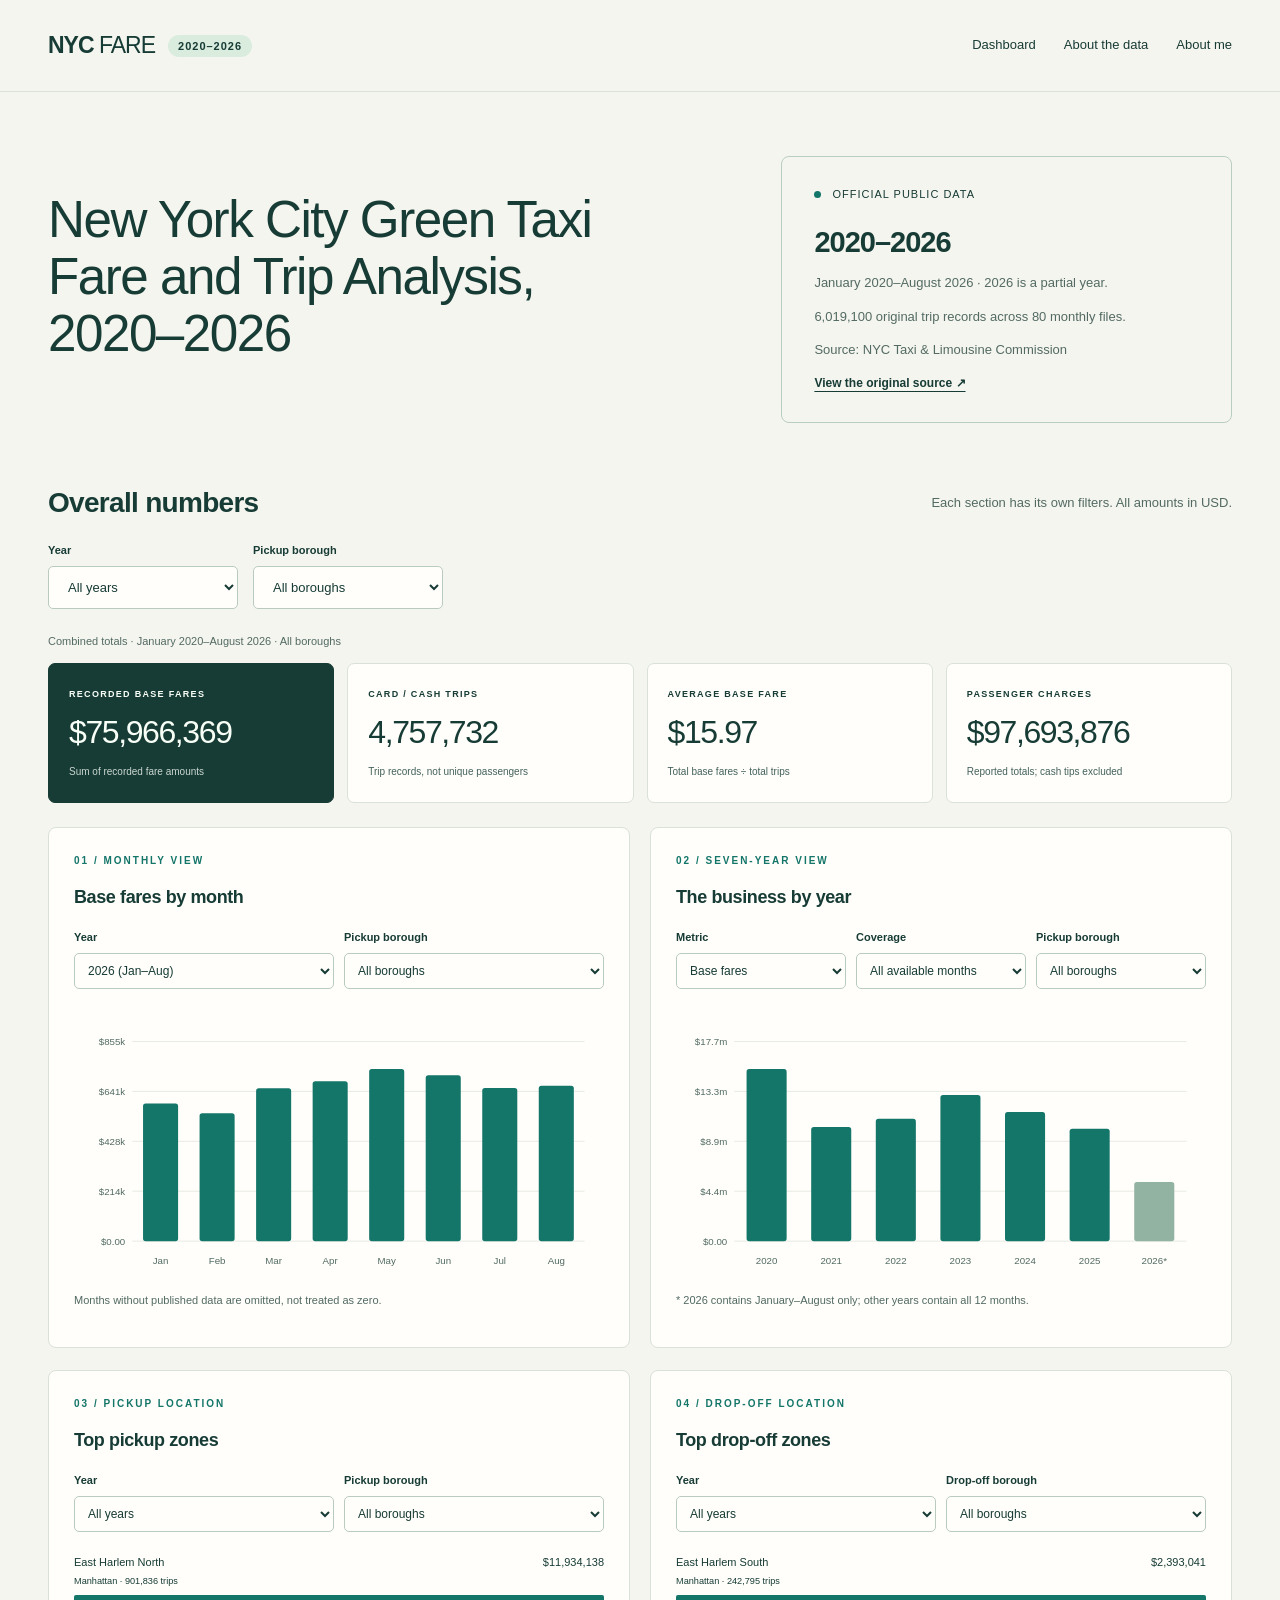
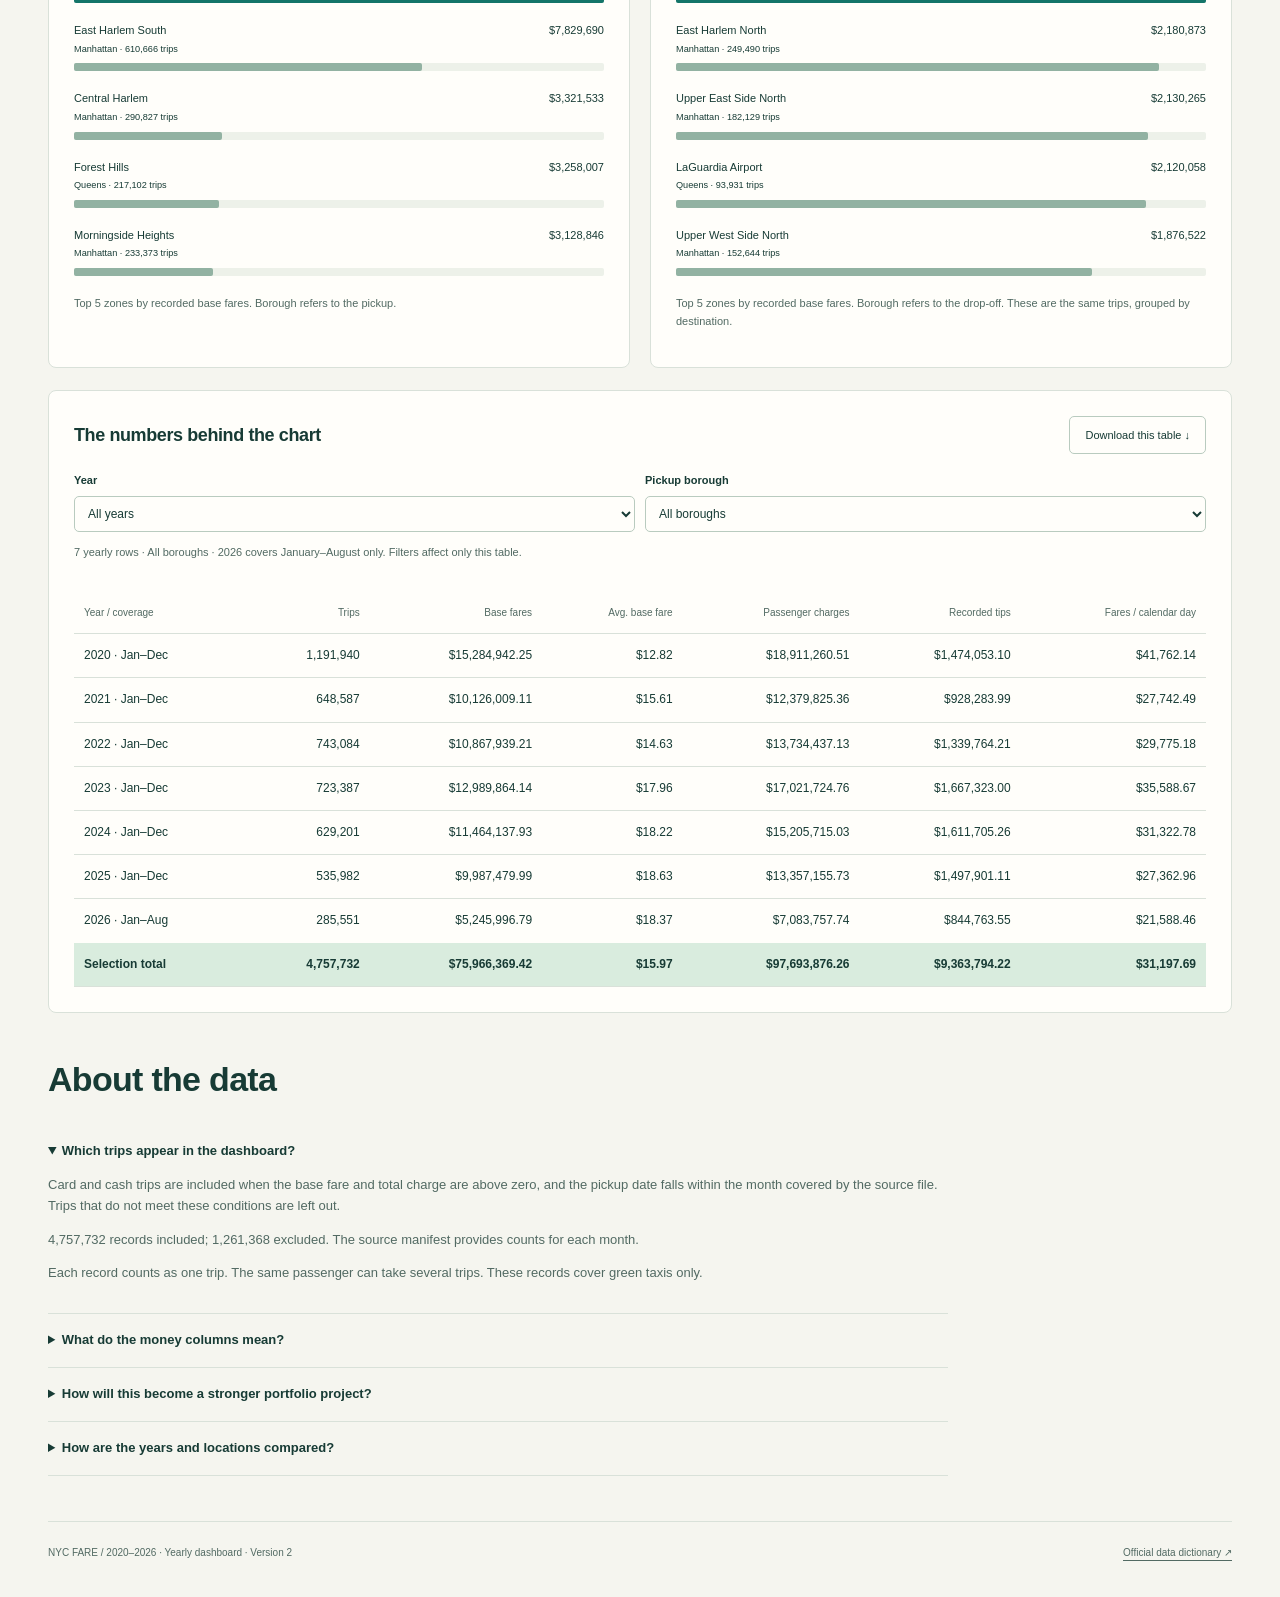
